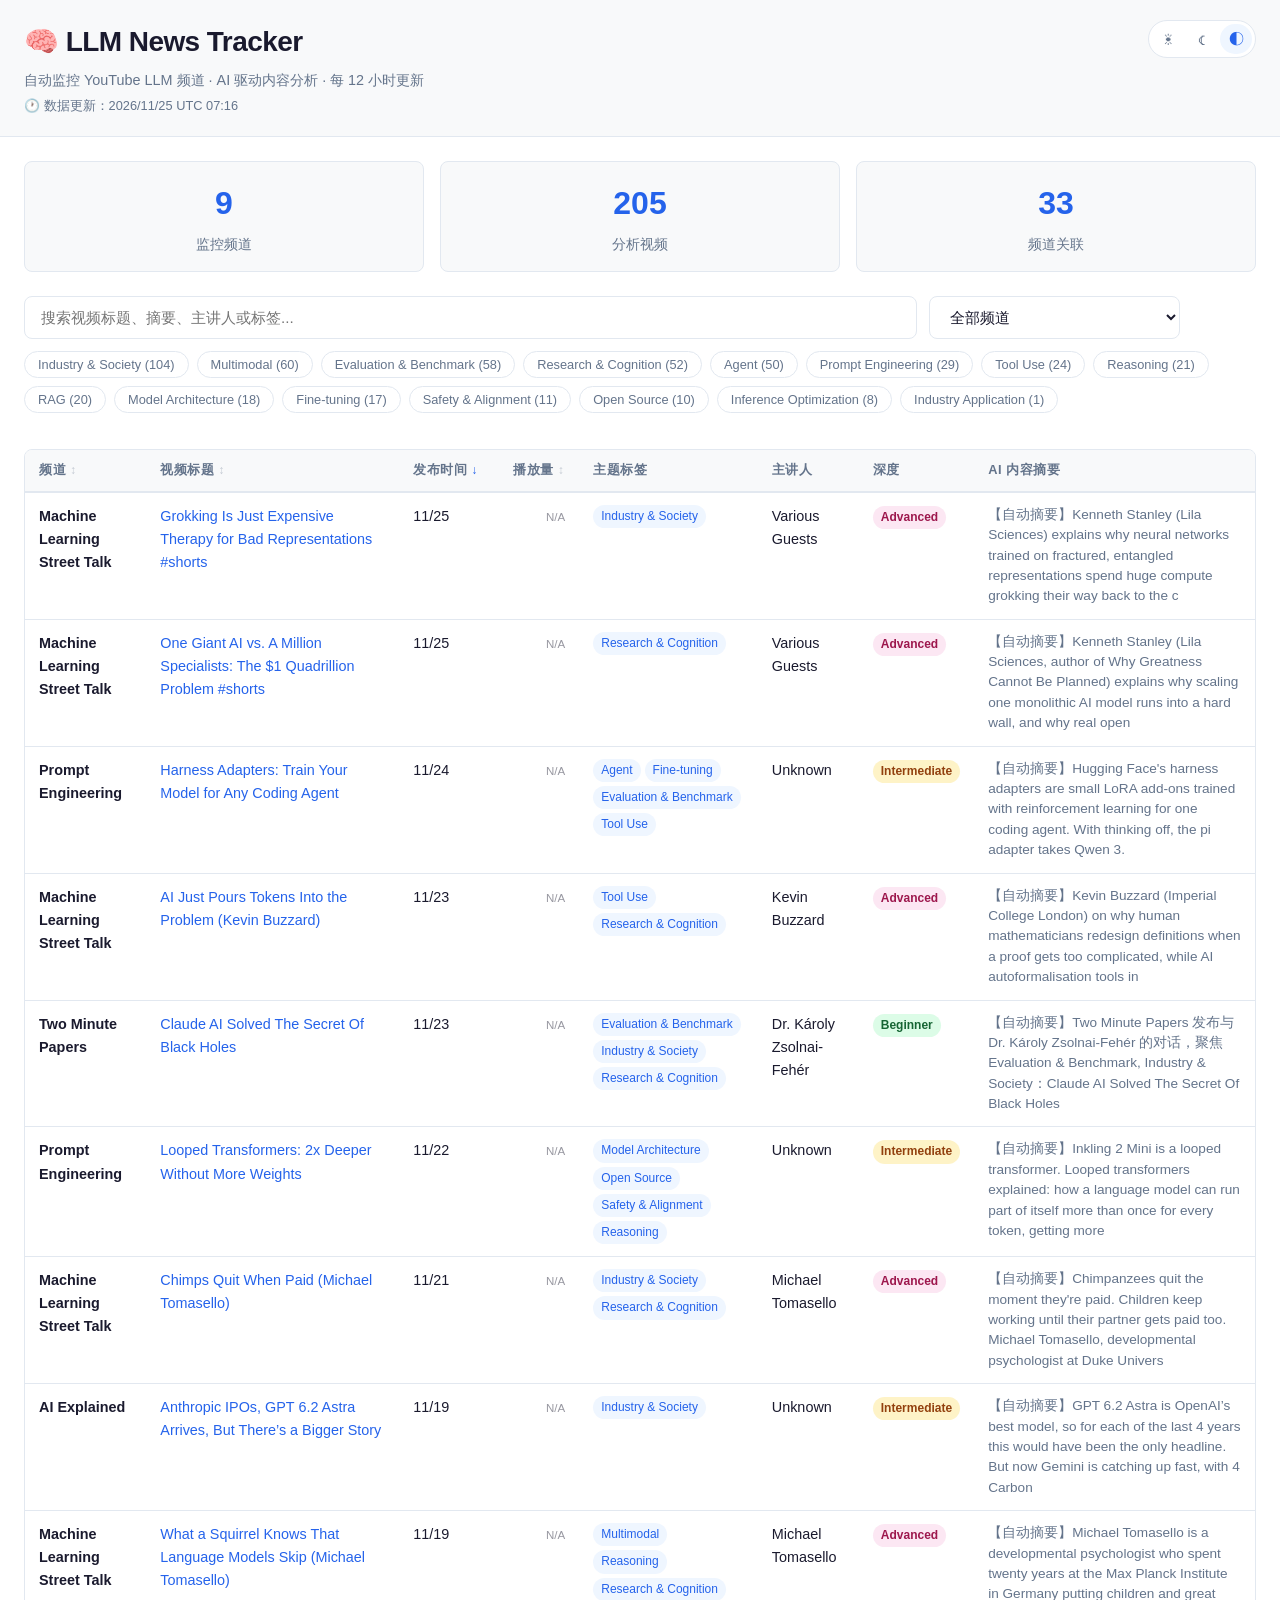
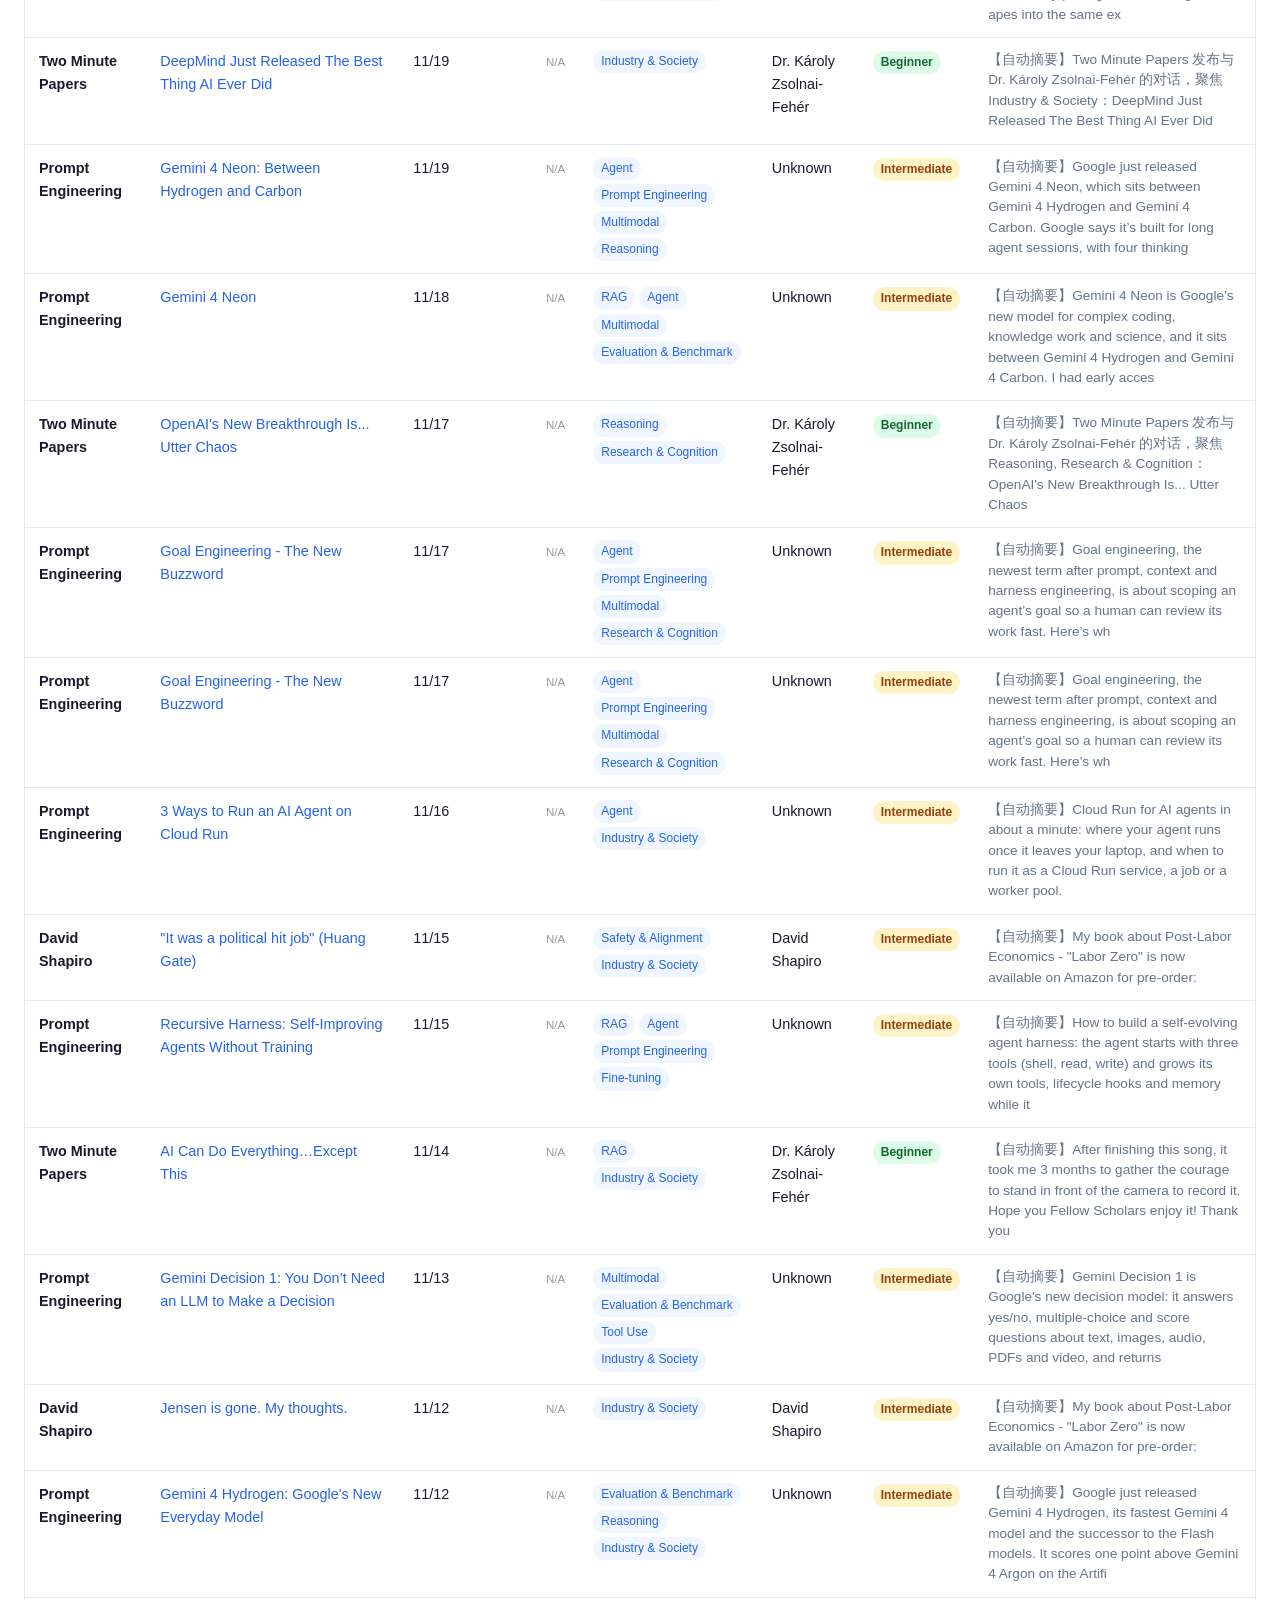
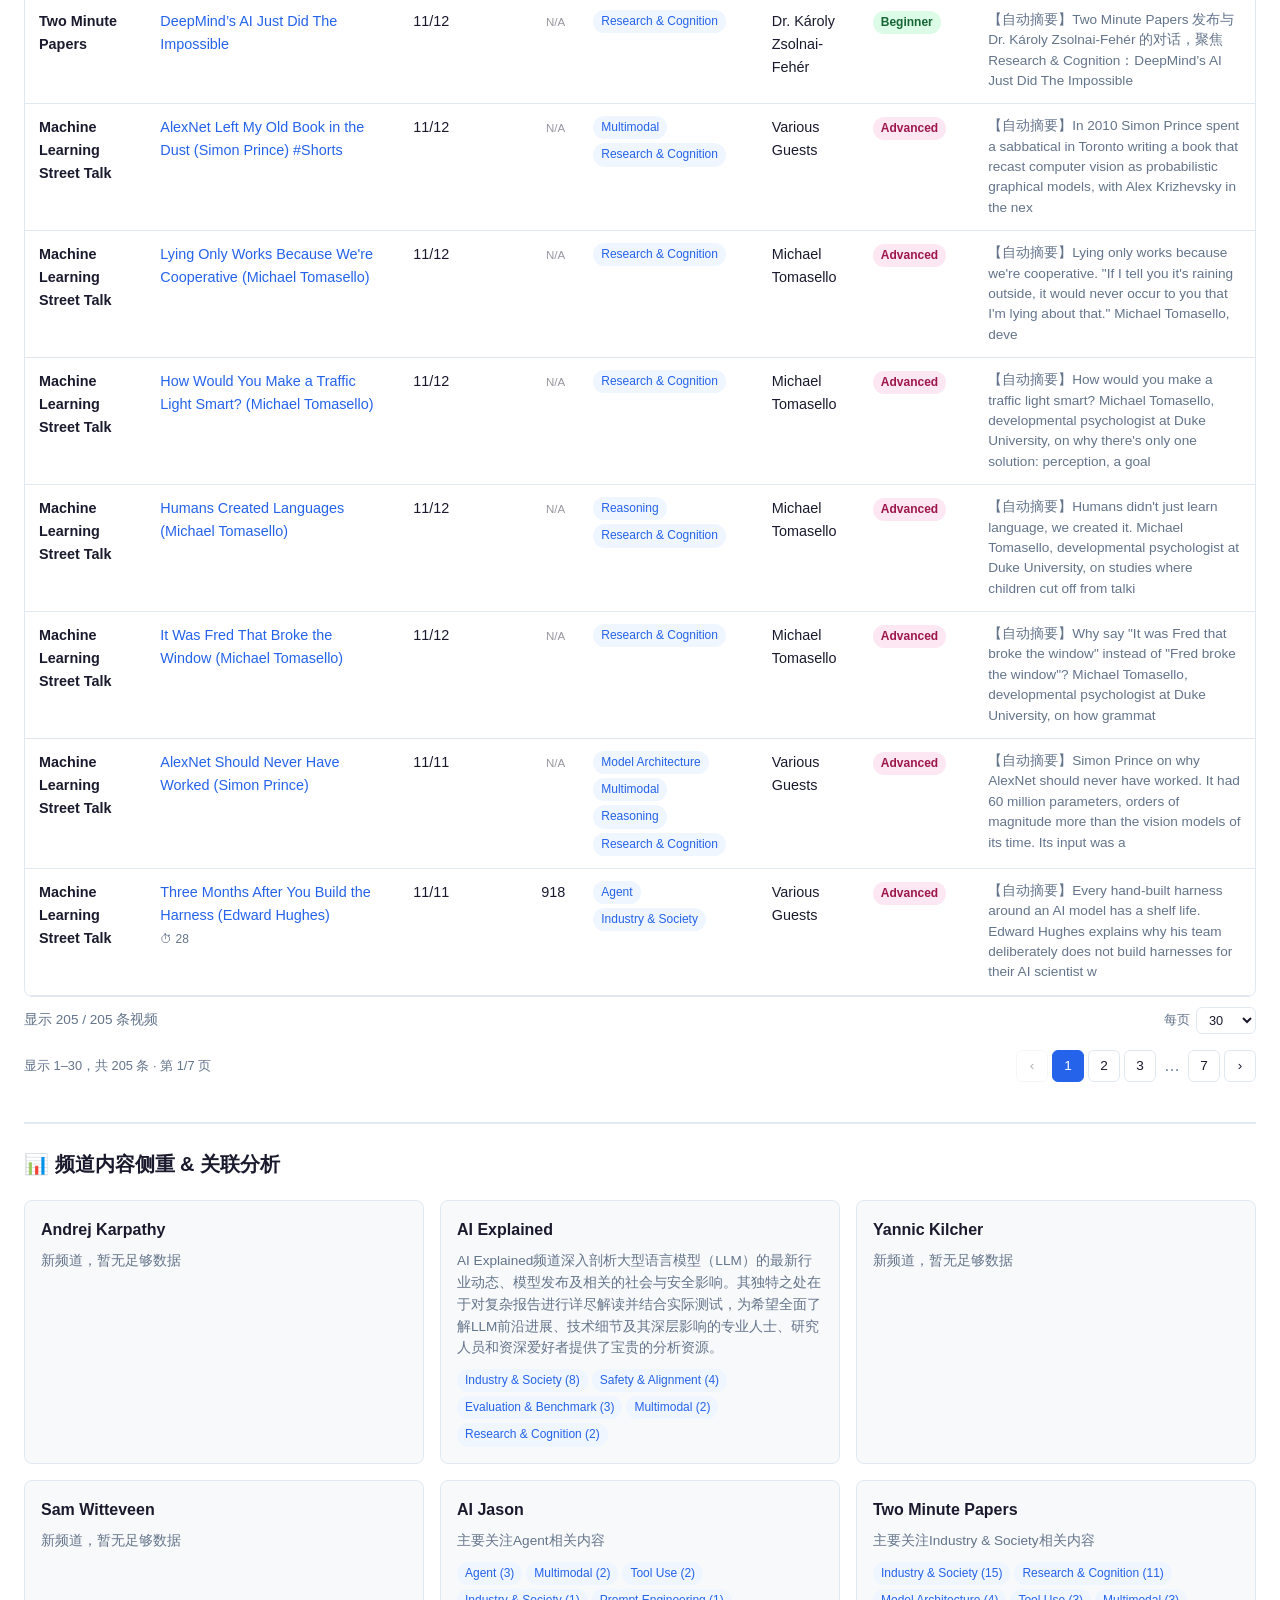
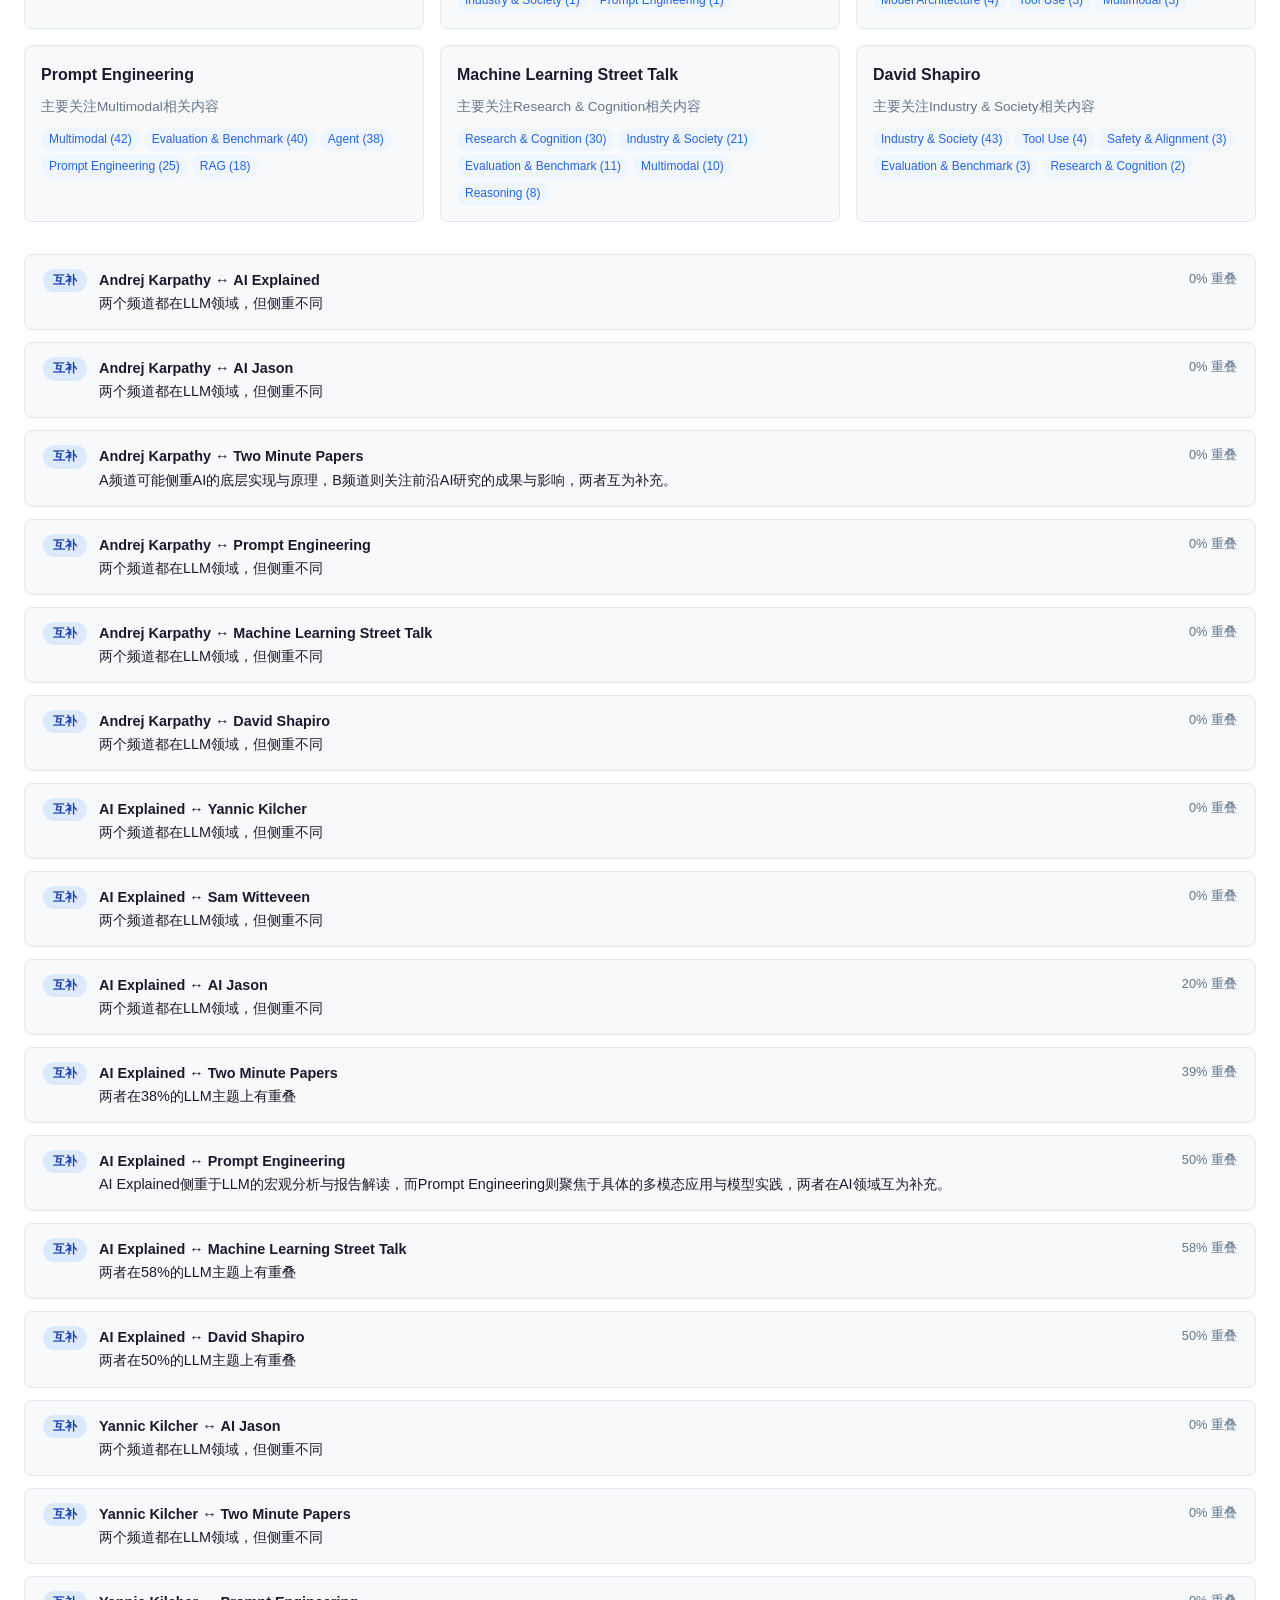
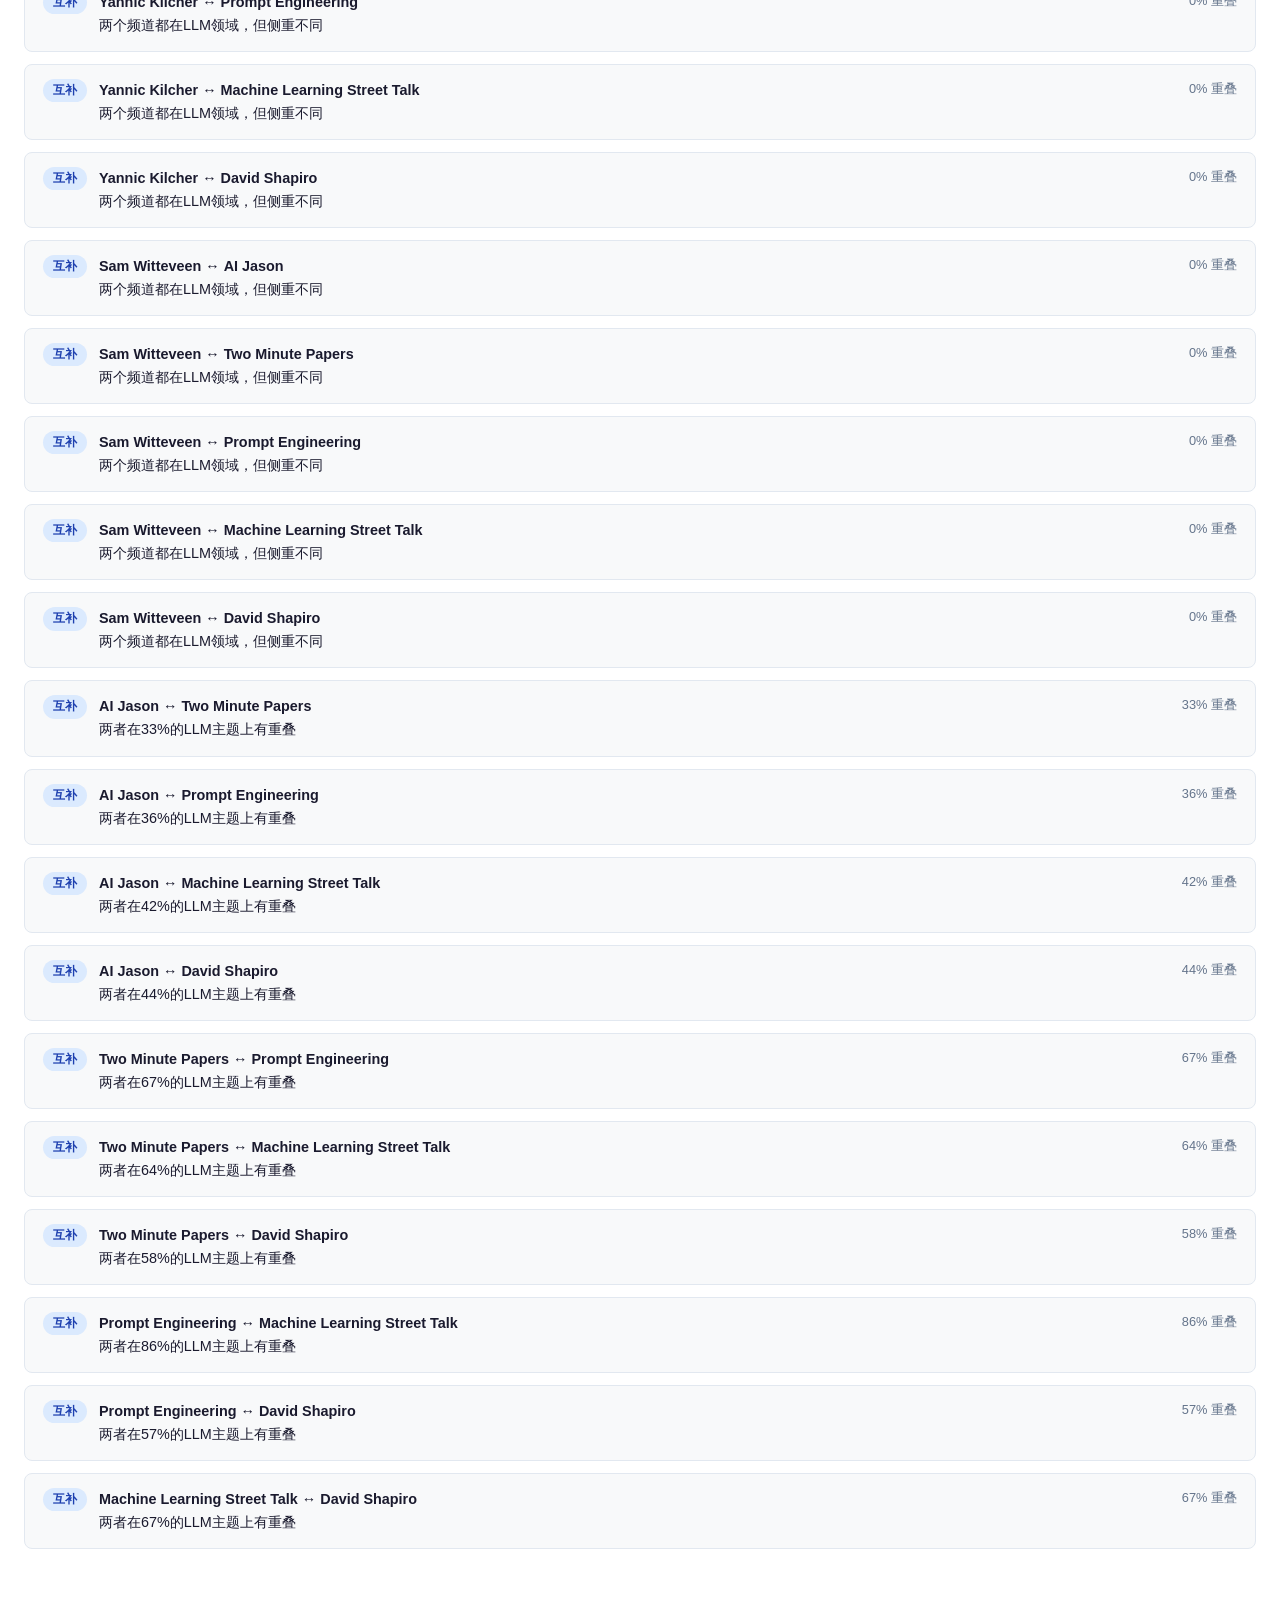
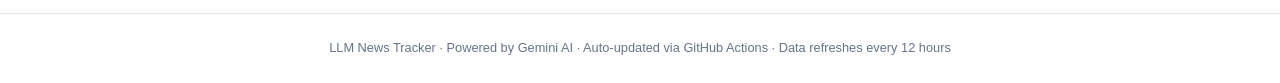
==== docs/index.html @ 9ac9498e "Auto-update: 2026-11-25 07:16 UTC" ====
<!DOCTYPE html>
<html lang="zh-CN" data-theme-choice="system">
<head>
<meta charset="UTF-8">
<meta name="viewport" content="width=device-width, initial-scale=1.0">
<title>LLM News Tracker — YouTube LLM 频道监控</title>
<meta name="description" content="自动监控 YouTube LLM 频道的资讯聚合器，AI 驱动的中文摘要、主题标签与技术深度分析，每 12 小时更新。">
<meta name="theme-color" content="#2563eb">
<meta property="og:type" content="website">
<meta property="og:title" content="LLM News Tracker — YouTube LLM 频道监控">
<meta property="og:description" content="AI 驱动的 YouTube LLM 视频内容追踪：中文摘要、主题标签、主讲人、技术深度分析。">
<meta property="og:url" content="https://barrychanzzz.github.io/llm-news-tracker/">
<meta property="og:locale" content="zh_CN">
<link rel="icon" type="image/svg+xml" href="favicon.svg">
<link rel="stylesheet" href="style.css">
<script type="application/ld+json">
{
  "@context": "https://schema.org",
  "@type": "Dataset",
  "name": "LLM News Tracker",
  "description": "YouTube LLM 频道视频的 AI 分析结果数据集",
  "creator": { "@type": "Person", "name": "barrychanzzz" },
  "license": "https://github.com/barrychanzzz/llm-news-tracker/blob/main/README.md",
  "url": "https://barrychanzzz.github.io/llm-news-tracker/"
}
</script>
</head>
<body>
<header>
  <div class="header-inner">
    <div class="header-top">
      <div>
        <h1>🧠 LLM News Tracker</h1>
        <p class="subtitle">自动监控 YouTube LLM 频道 · AI 驱动内容分析 · 每 12 小时更新</p>
        <p class="update-time" id="update-time"></p>
      </div>
      <div class="theme-toggle" role="group" aria-label="主题切换">
        <button type="button" data-theme-option="light" aria-label="浅色主题" title="浅色">☀</button>
        <button type="button" data-theme-option="dark" aria-label="深色主题" title="深色">☾</button>
        <button type="button" data-theme-option="system" aria-label="跟随系统" title="跟随系统">◐</button>
      </div>
    </div>
  </div>
</header>

<main>
  <section class="stats-bar" id="stats-bar">
    <div class="stat"><span class="stat-value" id="stat-channels">0</span><span class="stat-label">监控频道</span></div>
    <div class="stat"><span class="stat-value" id="stat-videos">0</span><span class="stat-label">分析视频</span></div>
    <div class="stat"><span class="stat-value" id="stat-relations">0</span><span class="stat-label">频道关联</span></div>
  </section>

  <section class="controls">
    <div class="control-row">
      <input type="text" id="search-input" class="search-box" placeholder="搜索视频标题、摘要、主讲人或标签..." aria-label="搜索视频">
      <select id="channel-filter" class="filter-select" aria-label="按频道筛选">
        <option value="">全部频道</option>
      </select>
      <button type="button" id="clear-filters" class="clear-btn" title="清除所有筛选">清除</button>
    </div>
    <div class="topic-filters-row">
      <div class="topic-filters" id="topic-filters"></div>
      <span class="filter-count" id="filter-count"></span>
    </div>
  </section>

  <section class="table-section">
    <div class="table-wrapper">
      <table id="video-table">
        <thead><tr id="table-head-row"></tr></thead>
        <tbody id="table-body"></tbody>
      </table>
    </div>
    <div class="table-footer">
      <p class="result-count" id="result-count"></p>
      <div class="page-size-control">
        <label for="page-size">每页</label>
        <select id="page-size" aria-label="每页显示条数">
          <option value="20">20</option>
          <option value="30" selected>30</option>
          <option value="50">50</option>
          <option value="100">100</option>
        </select>
      </div>
    </div>
    <nav id="pagination" class="pagination" aria-label="分页导航"></nav>
  </section>

  <section class="relations-section">
    <h2>📊 频道内容侧重 & 关联分析</h2>
    <div id="channel-focus-grid" class="focus-grid"></div>
    <div id="relations-list" class="relations-list"></div>
  </section>
</main>

<footer>
  <p>LLM News Tracker · Powered by Gemini AI · Auto-updated via GitHub Actions · Data refreshes every 12 hours</p>
</footer>

<script>
// DATA_PLACEHOLDER — replaced by generate_site.py
window.APP_DATA = {"videos": [{"video_id": "DvQ08TWOCtM", "channel_id": "UCMLtBahI5DMrt0NPvDSoIRQ", "channel_name": "Machine Learning Street Talk", "title": "Grokking Is Just Expensive Therapy for Bad Representations #shorts", "url": "https://www.youtube.com/shorts/DvQ08TWOCtM", "published_at": "2026-11-25T06:43:28+00:00", "view_count": 0, "duration": 0, "duration_string": "", "has_captions": false, "fetched_at": "2026-11-25T07:05:43.846964+00:00", "analyzed": true, "analysis": {"summary": "【自动摘要】Kenneth Stanley (Lila Sciences) explains why neural networks trained on fractured, entangled representations spend huge compute grokking their way back to the c", "topics": ["Industry & Society"], "speaker": "Various Guests", "technical_level": "Advanced", "analyzed_at": "2026-11-25T07:05:43.847356+00:00", "_fallback": true}, "subtitle_retries": 1}, {"video_id": "ZeplNfEg0WQ", "channel_id": "UCMLtBahI5DMrt0NPvDSoIRQ", "channel_name": "Machine Learning Street Talk", "title": "One Giant AI vs. A Million Specialists: The $1 Quadrillion Problem #shorts", "url": "https://www.youtube.com/shorts/ZeplNfEg0WQ", "published_at": "2026-11-25T06:43:03+00:00", "view_count": 0, "duration": 0, "duration_string": "", "has_captions": false, "fetched_at": "2026-11-25T07:06:00.581574+00:00", "analyzed": true, "analysis": {"summary": "【自动摘要】Kenneth Stanley (Lila Sciences, author of Why Greatness Cannot Be Planned) explains why scaling one monolithic AI model runs into a hard wall, and why real open", "topics": ["Research & Cognition"], "speaker": "Various Guests", "technical_level": "Advanced", "analyzed_at": "2026-11-25T07:06:00.581739+00:00", "_fallback": true}, "subtitle_retries": 1}, {"video_id": "4NzM2hcWp1s", "channel_id": "UCDq7SjbgRKty5TgGafW8Clg", "channel_name": "Prompt Engineering", "title": "Harness Adapters: Train Your Model for Any Coding Agent", "url": "https://www.youtube.com/watch?v=4NzM2hcWp1s", "published_at": "2026-11-24T14:00:18+00:00", "view_count": 0, "duration": 0, "duration_string": "", "has_captions": false, "fetched_at": "2026-11-24T21:56:35.051548+00:00", "analyzed": true, "subtitle_retries": 2, "no_subtitle_count": 1, "analysis": {"summary": "【自动摘要】Hugging Face's harness adapters are small LoRA add-ons trained with reinforcement learning for one coding agent. With thinking off, the pi adapter takes Qwen 3.", "topics": ["Agent", "Fine-tuning", "Evaluation & Benchmark", "Tool Use"], "speaker": "Unknown", "technical_level": "Intermediate", "analyzed_at": "2026-11-25T07:00:12.851176+00:00", "_fallback": true}}, {"video_id": "IUcrxIM0K-Y", "channel_id": "UCMLtBahI5DMrt0NPvDSoIRQ", "channel_name": "Machine Learning Street Talk", "title": "AI Just Pours Tokens Into the Problem (Kevin Buzzard)", "url": "https://www.youtube.com/shorts/IUcrxIM0K-Y", "published_at": "2026-11-23T10:51:27+00:00", "view_count": 0, "duration": 0, "duration_string": "", "has_captions": false, "fetched_at": "2026-11-23T23:25:30.761724+00:00", "analyzed": true, "subtitle_retries": 3, "no_subtitle_count": 3, "analysis": {"summary": "【自动摘要】Kevin Buzzard (Imperial College London) on why human mathematicians redesign definitions when a proof gets too complicated, while AI autoformalisation tools in ", "topics": ["Tool Use", "Research & Cognition"], "speaker": "Kevin Buzzard", "technical_level": "Advanced", "analyzed_at": "2026-11-25T07:00:12.851652+00:00", "_fallback": true}}, {"video_id": "1jPdehG3Hms", "channel_id": "UCbfYPyITQ-7l4upoX8nvctg", "channel_name": "Two Minute Papers", "title": "Claude AI Solved The Secret Of Black Holes", "url": "https://www.youtube.com/watch?v=1jPdehG3Hms", "published_at": "2026-11-23T07:37:52+00:00", "view_count": 0, "duration": 0, "duration_string": "", "has_captions": false, "fetched_at": "2026-11-23T23:25:16.858350+00:00", "analyzed": true, "subtitle_retries": 3, "no_subtitle_count": 3, "analysis": {"summary": "【自动摘要】Two Minute Papers 发布与 Dr. Károly Zsolnai-Fehér 的对话，聚焦 Evaluation & Benchmark, Industry & Society：Claude AI Solved The Secret Of Black Holes", "topics": ["Evaluation & Benchmark", "Industry & Society", "Research & Cognition"], "speaker": "Dr. Károly Zsolnai-Fehér", "technical_level": "Beginner", "analyzed_at": "2026-11-25T07:00:12.851903+00:00", "_fallback": true}}, {"video_id": "TPtfyKEAk6c", "channel_id": "UCDq7SjbgRKty5TgGafW8Clg", "channel_name": "Prompt Engineering", "title": "Looped Transformers: 2x Deeper Without More Weights", "url": "https://www.youtube.com/watch?v=TPtfyKEAk6c", "published_at": "2026-11-22T14:00:19+00:00", "view_count": 0, "duration": 0, "duration_string": "", "has_captions": false, "fetched_at": "2026-11-22T19:04:20.643192+00:00", "analyzed": true, "subtitle_retries": 3, "no_subtitle_count": 3, "analysis": {"summary": "【自动摘要】Inkling 2 Mini is a looped transformer. Looped transformers explained: how a language model can run part of itself more than once for every token, getting more ", "topics": ["Model Architecture", "Open Source", "Safety & Alignment", "Reasoning"], "speaker": "Unknown", "technical_level": "Intermediate", "analyzed_at": "2026-11-25T07:00:12.851976+00:00", "_fallback": true}}, {"video_id": "INeNb0wwErg", "channel_id": "UCMLtBahI5DMrt0NPvDSoIRQ", "channel_name": "Machine Learning Street Talk", "title": "Chimps Quit When Paid (Michael Tomasello)", "url": "https://www.youtube.com/shorts/INeNb0wwErg", "published_at": "2026-11-21T14:30:43+00:00", "view_count": 0, "duration": 0, "duration_string": "", "has_captions": false, "fetched_at": "2026-11-21T18:44:17.742718+00:00", "analyzed": true, "subtitle_retries": 3, "no_subtitle_count": 3, "analysis": {"summary": "【自动摘要】Chimpanzees quit the moment they're paid. Children keep working until their partner gets paid too. Michael Tomasello, developmental psychologist at Duke Univers", "topics": ["Industry & Society", "Research & Cognition"], "speaker": "Michael Tomasello", "technical_level": "Advanced", "analyzed_at": "2026-11-25T07:00:12.852039+00:00", "_fallback": true}}, {"video_id": "KGA7B_c_S4s", "channel_id": "UCNJ1Ymd5yFuUPtn21xtRbbw", "channel_name": "AI Explained", "title": "Anthropic IPOs, GPT 6.2 Astra Arrives, But There’s a Bigger Story", "url": "https://www.youtube.com/watch?v=KGA7B_c_S4s", "published_at": "2026-11-19T20:03:10+00:00", "view_count": 0, "duration": 0, "duration_string": "", "has_captions": false, "fetched_at": "2026-11-20T05:54:01.938675+00:00", "analyzed": true, "subtitle_retries": 3, "no_subtitle_count": 3, "analysis": {"summary": "【自动摘要】GPT 6.2 Astra is OpenAI’s best model, so for each of the last 4 years this would have been the only headline. But now Gemini is catching up fast, with 4 Carbon ", "topics": ["Industry & Society"], "speaker": "Unknown", "technical_level": "Intermediate", "analyzed_at": "2026-11-25T07:00:12.852129+00:00", "_fallback": true}}, {"video_id": "io7qhEjJoik", "channel_id": "UCMLtBahI5DMrt0NPvDSoIRQ", "channel_name": "Machine Learning Street Talk", "title": "What a Squirrel Knows That Language Models Skip (Michael Tomasello)", "url": "https://www.youtube.com/watch?v=io7qhEjJoik", "published_at": "2026-11-19T14:22:11+00:00", "view_count": 0, "duration": 0, "duration_string": "", "has_captions": false, "fetched_at": "2026-11-19T20:00:04.323932+00:00", "analyzed": true, "subtitle_retries": 3, "no_subtitle_count": 3, "analysis": {"summary": "【自动摘要】Michael Tomasello is a developmental psychologist who spent twenty years at the Max Planck Institute in Germany putting children and great apes into the same ex", "topics": ["Multimodal", "Reasoning", "Research & Cognition"], "speaker": "Michael Tomasello", "technical_level": "Advanced", "analyzed_at": "2026-11-25T07:00:12.852201+00:00", "_fallback": true}}, {"video_id": "Cy7Wz6Z4TWU", "channel_id": "UCbfYPyITQ-7l4upoX8nvctg", "channel_name": "Two Minute Papers", "title": "DeepMind Just Released The Best Thing AI Ever Did", "url": "https://www.youtube.com/watch?v=Cy7Wz6Z4TWU", "published_at": "2026-11-19T09:26:19+00:00", "view_count": 0, "duration": 0, "duration_string": "", "has_captions": false, "fetched_at": "2026-11-19T19:59:35.636563+00:00", "analyzed": true, "subtitle_retries": 3, "no_subtitle_count": 3, "analysis": {"summary": "【自动摘要】Two Minute Papers 发布与 Dr. Károly Zsolnai-Fehér 的对话，聚焦 Industry & Society：DeepMind Just Released The Best Thing AI Ever Did", "topics": ["Industry & Society"], "speaker": "Dr. Károly Zsolnai-Fehér", "technical_level": "Beginner", "analyzed_at": "2026-11-25T07:00:12.852294+00:00", "_fallback": true}}, {"video_id": "ZjDycWzWQbU", "channel_id": "UCDq7SjbgRKty5TgGafW8Clg", "channel_name": "Prompt Engineering", "title": "Gemini 4 Neon: Between Hydrogen and Carbon", "url": "https://www.youtube.com/shorts/ZjDycWzWQbU", "published_at": "2026-11-19T06:14:26+00:00", "view_count": 0, "duration": 0, "duration_string": "", "has_captions": false, "fetched_at": "2026-11-19T19:59:49.969547+00:00", "analyzed": true, "subtitle_retries": 3, "no_subtitle_count": 3, "analysis": {"summary": "【自动摘要】Google just released Gemini 4 Neon, which sits between Gemini 4 Hydrogen and Gemini 4 Carbon. Google says it’s built for long agent sessions, with four thinking", "topics": ["Agent", "Prompt Engineering", "Multimodal", "Reasoning"], "speaker": "Unknown", "technical_level": "Intermediate", "analyzed_at": "2026-11-25T07:00:12.852368+00:00", "_fallback": true}}, {"video_id": "Q0ShBenKyqo", "channel_id": "UCDq7SjbgRKty5TgGafW8Clg", "channel_name": "Prompt Engineering", "title": "Gemini 4 Neon", "url": "https://www.youtube.com/watch?v=Q0ShBenKyqo", "published_at": "2026-11-18T21:46:40+00:00", "view_count": 0, "duration": 0, "duration_string": "", "has_captions": false, "fetched_at": "2026-11-19T05:59:51.925182+00:00", "analyzed": true, "subtitle_retries": 3, "no_subtitle_count": 3, "analysis": {"summary": "【自动摘要】Gemini 4 Neon is Google’s new model for complex coding, knowledge work and science, and it sits between Gemini 4 Hydrogen and Gemini 4 Carbon. I had early acces", "topics": ["RAG", "Agent", "Multimodal", "Evaluation & Benchmark"], "speaker": "Unknown", "technical_level": "Intermediate", "analyzed_at": "2026-11-25T07:00:12.852438+00:00", "_fallback": true}}, {"video_id": "gl2U4fGTr6g", "channel_id": "UCbfYPyITQ-7l4upoX8nvctg", "channel_name": "Two Minute Papers", "title": "OpenAI's New Breakthrough Is... Utter Chaos", "url": "https://www.youtube.com/watch?v=gl2U4fGTr6g", "published_at": "2026-11-17T12:46:24+00:00", "view_count": 0, "duration": 0, "duration_string": "", "has_captions": false, "fetched_at": "2026-11-17T20:29:52.968245+00:00", "analyzed": true, "subtitle_retries": 3, "no_subtitle_count": 3, "analysis": {"summary": "【自动摘要】Two Minute Papers 发布与 Dr. Károly Zsolnai-Fehér 的对话，聚焦 Reasoning, Research & Cognition：OpenAI's New Breakthrough Is... Utter Chaos", "topics": ["Reasoning", "Research & Cognition"], "speaker": "Dr. Károly Zsolnai-Fehér", "technical_level": "Beginner", "analyzed_at": "2026-11-25T07:00:12.852520+00:00", "_fallback": true}}, {"video_id": "T4vxQxpdNi8", "channel_id": "UCDq7SjbgRKty5TgGafW8Clg", "channel_name": "Prompt Engineering", "title": "Goal Engineering - The New Buzzword", "url": "https://www.youtube.com/shorts/T4vxQxpdNi8", "published_at": "2026-11-17T07:13:07+00:00", "view_count": 0, "duration": 0, "duration_string": "", "has_captions": false, "fetched_at": "2026-11-17T20:30:08.262474+00:00", "analyzed": true, "subtitle_retries": 3, "no_subtitle_count": 3, "analysis": {"summary": "【自动摘要】Goal engineering, the newest term after prompt, context and harness engineering, is about scoping an agent’s goal so a human can review its work fast. Here’s wh", "topics": ["Agent", "Prompt Engineering", "Multimodal", "Research & Cognition"], "speaker": "Unknown", "technical_level": "Intermediate", "analyzed_at": "2026-11-25T07:00:12.852595+00:00", "_fallback": true}}, {"video_id": "ZtwexS12FC0", "channel_id": "UCDq7SjbgRKty5TgGafW8Clg", "channel_name": "Prompt Engineering", "title": "Goal Engineering - The New Buzzword", "url": "https://www.youtube.com/watch?v=ZtwexS12FC0", "published_at": "2026-11-17T05:05:04+00:00", "view_count": 0, "duration": 0, "duration_string": "", "has_captions": false, "fetched_at": "2026-11-17T06:40:04.821731+00:00", "analyzed": true, "subtitle_retries": 3, "no_subtitle_count": 3, "analysis": {"summary": "【自动摘要】Goal engineering, the newest term after prompt, context and harness engineering, is about scoping an agent’s goal so a human can review its work fast. Here’s wh", "topics": ["Agent", "Prompt Engineering", "Multimodal", "Research & Cognition"], "speaker": "Unknown", "technical_level": "Intermediate", "analyzed_at": "2026-11-25T07:00:12.852666+00:00", "_fallback": true}}, {"video_id": "t1s_wjsUSsg", "channel_id": "UCDq7SjbgRKty5TgGafW8Clg", "channel_name": "Prompt Engineering", "title": "3 Ways to Run an AI Agent on Cloud Run", "url": "https://www.youtube.com/shorts/t1s_wjsUSsg", "published_at": "2026-11-16T06:37:15+00:00", "view_count": 0, "duration": 0, "duration_string": "", "has_captions": false, "fetched_at": "2026-11-16T21:40:22.877513+00:00", "analyzed": true, "subtitle_retries": 3, "no_subtitle_count": 3, "analysis": {"summary": "【自动摘要】Cloud Run for AI agents in about a minute: where your agent runs once it leaves your laptop, and when to run it as a Cloud Run service, a job or a worker pool. ", "topics": ["Agent", "Industry & Society"], "speaker": "Unknown", "technical_level": "Intermediate", "analyzed_at": "2026-11-25T07:00:12.852749+00:00", "_fallback": true}}, {"video_id": "53uYYeNC6Ek", "channel_id": "UCvKRFNawVcuz4b9ihUTApCg", "channel_name": "David Shapiro", "title": "\"It was a political hit job\" (Huang Gate)", "url": "https://www.youtube.com/watch?v=53uYYeNC6Ek", "published_at": "2026-11-15T14:03:13+00:00", "view_count": 0, "duration": 0, "duration_string": "", "has_captions": false, "fetched_at": "2026-11-15T18:30:59.339248+00:00", "analyzed": true, "subtitle_retries": 3, "no_subtitle_count": 3, "analysis": {"summary": "【自动摘要】My book about Post-Labor Economics - \"Labor Zero\" is now available on Amazon for pre-order:", "topics": ["Safety & Alignment", "Industry & Society"], "speaker": "David Shapiro", "technical_level": "Intermediate", "analyzed_at": "2026-11-25T07:00:12.852782+00:00", "_fallback": true}}, {"video_id": "XaJi7a0UChs", "channel_id": "UCDq7SjbgRKty5TgGafW8Clg", "channel_name": "Prompt Engineering", "title": "Recursive Harness: Self-Improving Agents Without Training", "url": "https://www.youtube.com/watch?v=XaJi7a0UChs", "published_at": "2026-11-15T14:00:00+00:00", "view_count": 0, "duration": 0, "duration_string": "", "has_captions": false, "fetched_at": "2026-11-15T18:30:44.510300+00:00", "analyzed": true, "subtitle_retries": 3, "no_subtitle_count": 3, "analysis": {"summary": "【自动摘要】How to build a self-evolving agent harness: the agent starts with three tools (shell, read, write) and grows its own tools, lifecycle hooks and memory while it ", "topics": ["RAG", "Agent", "Prompt Engineering", "Fine-tuning"], "speaker": "Unknown", "technical_level": "Intermediate", "analyzed_at": "2026-11-25T07:00:12.852850+00:00", "_fallback": true}}, {"video_id": "x7iwI6WfWS0", "channel_id": "UCbfYPyITQ-7l4upoX8nvctg", "channel_name": "Two Minute Papers", "title": "AI Can Do Everything…Except This", "url": "https://www.youtube.com/watch?v=x7iwI6WfWS0", "published_at": "2026-11-14T08:40:55+00:00", "view_count": 0, "duration": 0, "duration_string": "", "has_captions": false, "fetched_at": "2026-11-14T17:41:42.889379+00:00", "analyzed": true, "subtitle_retries": 3, "no_subtitle_count": 3, "analysis": {"summary": "【自动摘要】After finishing this song, it took me 3 months to gather the courage to stand in front of the camera to record it. Hope you Fellow Scholars enjoy it! Thank you ", "topics": ["RAG", "Industry & Society"], "speaker": "Dr. Károly Zsolnai-Fehér", "technical_level": "Beginner", "analyzed_at": "2026-11-25T07:00:12.852936+00:00", "_fallback": true}}, {"video_id": "-On9ZKGiMfA", "channel_id": "UCDq7SjbgRKty5TgGafW8Clg", "channel_name": "Prompt Engineering", "title": "Gemini Decision 1: You Don’t Need an LLM to Make a Decision", "url": "https://www.youtube.com/watch?v=-On9ZKGiMfA", "published_at": "2026-11-13T14:00:09+00:00", "view_count": 0, "duration": 0, "duration_string": "", "has_captions": false, "fetched_at": "2026-11-13T19:14:45.938035+00:00", "analyzed": true, "subtitle_retries": 3, "no_subtitle_count": 3, "analysis": {"summary": "【自动摘要】Gemini Decision 1 is Google's new decision model: it answers yes/no, multiple-choice and score questions about text, images, audio, PDFs and video, and returns ", "topics": ["Multimodal", "Evaluation & Benchmark", "Tool Use", "Industry & Society"], "speaker": "Unknown", "technical_level": "Intermediate", "analyzed_at": "2026-11-25T07:00:12.853014+00:00", "_fallback": true}}, {"video_id": "M_Fzx5KzBwY", "channel_id": "UCvKRFNawVcuz4b9ihUTApCg", "channel_name": "David Shapiro", "title": "Jensen is gone. My thoughts.", "url": "https://www.youtube.com/watch?v=M_Fzx5KzBwY", "published_at": "2026-11-12T21:23:26+00:00", "view_count": 0, "duration": 0, "duration_string": "", "has_captions": false, "fetched_at": "2026-11-13T19:15:15.043835+00:00", "analyzed": true, "subtitle_retries": 3, "no_subtitle_count": 3, "analysis": {"summary": "【自动摘要】My book about Post-Labor Economics - \"Labor Zero\" is now available on Amazon for pre-order:", "topics": ["Industry & Society"], "speaker": "David Shapiro", "technical_level": "Intermediate", "analyzed_at": "2026-11-25T07:00:12.853045+00:00", "_fallback": true}}, {"video_id": "2imEgVWkeoA", "channel_id": "UCDq7SjbgRKty5TgGafW8Clg", "channel_name": "Prompt Engineering", "title": "Gemini 4 Hydrogen: Google's New Everyday Model", "url": "https://www.youtube.com/shorts/2imEgVWkeoA", "published_at": "2026-11-12T19:32:57+00:00", "view_count": 0, "duration": 0, "duration_string": "", "has_captions": false, "fetched_at": "2026-11-13T19:15:00.962660+00:00", "analyzed": true, "subtitle_retries": 3, "no_subtitle_count": 3, "analysis": {"summary": "【自动摘要】Google just released Gemini 4 Hydrogen, its fastest Gemini 4 model and the successor to the Flash models. It scores one point above Gemini 4 Argon on the Artifi", "topics": ["Evaluation & Benchmark", "Reasoning", "Industry & Society"], "speaker": "Unknown", "technical_level": "Intermediate", "analyzed_at": "2026-11-25T07:00:12.853113+00:00", "_fallback": true}}, {"video_id": "gPNiuyYirfw", "channel_id": "UCbfYPyITQ-7l4upoX8nvctg", "channel_name": "Two Minute Papers", "title": "DeepMind’s AI Just Did The Impossible", "url": "https://www.youtube.com/watch?v=gPNiuyYirfw", "published_at": "2026-11-12T13:41:41+00:00", "view_count": 0, "duration": 0, "duration_string": "", "has_captions": false, "fetched_at": "2026-11-12T19:34:04.553480+00:00", "analyzed": true, "subtitle_retries": 3, "no_subtitle_count": 3, "analysis": {"summary": "【自动摘要】Two Minute Papers 发布与 Dr. Károly Zsolnai-Fehér 的对话，聚焦 Research & Cognition：DeepMind’s AI Just Did The Impossible", "topics": ["Research & Cognition"], "speaker": "Dr. Károly Zsolnai-Fehér", "technical_level": "Beginner", "analyzed_at": "2026-11-25T07:00:12.853200+00:00", "_fallback": true}}, {"video_id": "inwyawObxL4", "channel_id": "UCMLtBahI5DMrt0NPvDSoIRQ", "channel_name": "Machine Learning Street Talk", "title": "AlexNet Left My Old Book in the Dust (Simon Prince) #Shorts", "url": "https://www.youtube.com/shorts/inwyawObxL4", "published_at": "2026-11-12T11:28:24+00:00", "view_count": 0, "duration": 0, "duration_string": "", "has_captions": false, "fetched_at": "2026-11-12T19:34:18.897070+00:00", "analyzed": true, "subtitle_retries": 3, "no_subtitle_count": 3, "analysis": {"summary": "【自动摘要】In 2010 Simon Prince spent a sabbatical in Toronto writing a book that recast computer vision as probabilistic graphical models, with Alex Krizhevsky in the nex", "topics": ["Multimodal", "Research & Cognition"], "speaker": "Various Guests", "technical_level": "Advanced", "analyzed_at": "2026-11-25T07:00:12.853271+00:00", "_fallback": true}}, {"video_id": "10glKhm5LW4", "channel_id": "UCMLtBahI5DMrt0NPvDSoIRQ", "channel_name": "Machine Learning Street Talk", "title": "Lying Only Works Because We're Cooperative (Michael Tomasello)", "url": "https://www.youtube.com/shorts/10glKhm5LW4", "published_at": "2026-11-12T11:27:47+00:00", "view_count": 0, "duration": 0, "duration_string": "", "has_captions": false, "fetched_at": "2026-11-12T19:34:33.622572+00:00", "analyzed": true, "subtitle_retries": 3, "no_subtitle_count": 3, "analysis": {"summary": "【自动摘要】Lying only works because we're cooperative. \"If I tell you it's raining outside, it would never occur to you that I'm lying about that.\" Michael Tomasello, deve", "topics": ["Research & Cognition"], "speaker": "Michael Tomasello", "technical_level": "Advanced", "analyzed_at": "2026-11-25T07:00:12.853344+00:00", "_fallback": true}}, {"video_id": "0w2Crs8RzFE", "channel_id": "UCMLtBahI5DMrt0NPvDSoIRQ", "channel_name": "Machine Learning Street Talk", "title": "How Would You Make a Traffic Light Smart? (Michael Tomasello)", "url": "https://www.youtube.com/shorts/0w2Crs8RzFE", "published_at": "2026-11-12T03:03:27+00:00", "view_count": 0, "duration": 0, "duration_string": "", "has_captions": false, "fetched_at": "2026-11-12T19:34:48.178124+00:00", "analyzed": true, "subtitle_retries": 3, "no_subtitle_count": 3, "analysis": {"summary": "【自动摘要】How would you make a traffic light smart? Michael Tomasello, developmental psychologist at Duke University, on why there's only one solution: perception, a goal", "topics": ["Research & Cognition"], "speaker": "Michael Tomasello", "technical_level": "Advanced", "analyzed_at": "2026-11-25T07:00:12.853412+00:00", "_fallback": true}}, {"video_id": "TiEut-ZUwxs", "channel_id": "UCMLtBahI5DMrt0NPvDSoIRQ", "channel_name": "Machine Learning Street Talk", "title": "Humans Created Languages (Michael Tomasello)", "url": "https://www.youtube.com/shorts/TiEut-ZUwxs", "published_at": "2026-11-12T03:03:17+00:00", "view_count": 0, "duration": 0, "duration_string": "", "has_captions": false, "fetched_at": "2026-11-12T19:35:02.796502+00:00", "analyzed": true, "subtitle_retries": 3, "no_subtitle_count": 3, "analysis": {"summary": "【自动摘要】Humans didn't just learn language, we created it. Michael Tomasello, developmental psychologist at Duke University, on studies where children cut off from talki", "topics": ["Reasoning", "Research & Cognition"], "speaker": "Michael Tomasello", "technical_level": "Advanced", "analyzed_at": "2026-11-25T07:00:12.853479+00:00", "_fallback": true}}, {"video_id": "wyLcJ5kHu_4", "channel_id": "UCMLtBahI5DMrt0NPvDSoIRQ", "channel_name": "Machine Learning Street Talk", "title": "It Was Fred That Broke the Window (Michael Tomasello)", "url": "https://www.youtube.com/shorts/wyLcJ5kHu_4", "published_at": "2026-11-12T03:03:06+00:00", "view_count": 0, "duration": 0, "duration_string": "", "has_captions": false, "fetched_at": "2026-11-12T19:35:18.334951+00:00", "analyzed": true, "subtitle_retries": 3, "no_subtitle_count": 3, "analysis": {"summary": "【自动摘要】Why say \"It was Fred that broke the window\" instead of \"Fred broke the window\"? Michael Tomasello, developmental psychologist at Duke University, on how grammat", "topics": ["Research & Cognition"], "speaker": "Michael Tomasello", "technical_level": "Advanced", "analyzed_at": "2026-11-25T07:00:12.853544+00:00", "_fallback": true}}, {"video_id": "ssD05l4UxmY", "channel_id": "UCMLtBahI5DMrt0NPvDSoIRQ", "channel_name": "Machine Learning Street Talk", "title": "AlexNet Should Never Have Worked (Simon Prince)", "url": "https://www.youtube.com/shorts/ssD05l4UxmY", "published_at": "2026-11-11T21:04:44+00:00", "view_count": 0, "duration": 0, "duration_string": "", "has_captions": false, "fetched_at": "2026-11-12T19:35:33.438166+00:00", "analyzed": true, "subtitle_retries": 3, "no_subtitle_count": 3, "analysis": {"summary": "【自动摘要】Simon Prince on why AlexNet should never have worked. It had 60 million parameters, orders of magnitude more than the vision models of its time. Its input was a", "topics": ["Model Architecture", "Multimodal", "Reasoning", "Research & Cognition"], "speaker": "Various Guests", "technical_level": "Advanced", "analyzed_at": "2026-11-25T07:00:12.853618+00:00", "_fallback": true}}, {"video_id": "g_n55IXQU20", "channel_id": "UCMLtBahI5DMrt0NPvDSoIRQ", "channel_name": "Machine Learning Street Talk", "title": "Three Months After You Build the Harness (Edward Hughes)", "url": "https://www.youtube.com/shorts/g_n55IXQU20", "published_at": "2026-11-11T14:15:21+00:00", "view_count": 918, "duration": 28, "duration_string": "28", "has_captions": false, "fetched_at": "2026-11-11T19:16:49.077152+00:00", "analyzed": true, "subtitle_retries": 3, "no_subtitle_count": 3, "analysis": {"summary": "【自动摘要】Every hand-built harness around an AI model has a shelf life. Edward Hughes explains why his team deliberately does not build harnesses for their AI scientist w", "topics": ["Agent", "Industry & Society"], "speaker": "Various Guests", "technical_level": "Advanced", "analyzed_at": "2026-11-25T07:00:12.853703+00:00", "_fallback": true}}, {"video_id": "BnA4i_vjcV4", "channel_id": "UCMLtBahI5DMrt0NPvDSoIRQ", "channel_name": "Machine Learning Street Talk", "title": "LLMs Cosplay Understanding (Jeremy Howard)", "url": "https://www.youtube.com/shorts/BnA4i_vjcV4", "published_at": "2026-11-11T13:50:12+00:00", "view_count": 917, "duration": 61, "duration_string": "1:01", "has_captions": false, "fetched_at": "2026-11-11T19:16:56.318743+00:00", "analyzed": true, "subtitle_retries": 3, "no_subtitle_count": 3, "analysis": {"summary": "【自动摘要】Jeremy Howard, co-founder of fast.ai and Answer.AI, on the endless online argument over whether LLMs \"really\" understand. His answer is that both sides are righ", "topics": ["Reasoning", "Research & Cognition"], "speaker": "Jeremy Howard", "technical_level": "Advanced", "analyzed_at": "2026-11-25T07:00:12.853773+00:00", "_fallback": true}}, {"video_id": "qD3FrUgkVII", "channel_id": "UCMLtBahI5DMrt0NPvDSoIRQ", "channel_name": "Machine Learning Street Talk", "title": "Claude's \"Clean-Room\" Compiler Copied LLVM's Mistakes (Jeremy Howard)", "url": "https://www.youtube.com/shorts/qD3FrUgkVII", "published_at": "2026-11-11T08:21:36+00:00", "view_count": 3472, "duration": 66, "duration_string": "1:06", "has_captions": false, "fetched_at": "2026-11-11T19:17:04.105615+00:00", "analyzed": true, "subtitle_retries": 3, "no_subtitle_count": 3, "analysis": {"summary": "【自动摘要】Jeremy Howard, co-founder of fast.ai and Answer.AI, on Anthropic's \"clean-room\" C compiler written by Claude. Chris Lattner's LLVM, the most widely used foundat", "topics": ["Fine-tuning", "Industry & Society", "Research & Cognition"], "speaker": "Jeremy Howard", "technical_level": "Advanced", "analyzed_at": "2026-11-25T07:00:12.853834+00:00", "_fallback": true}}, {"video_id": "WyHxyBrKhaQ", "channel_id": "UCMLtBahI5DMrt0NPvDSoIRQ", "channel_name": "Machine Learning Street Talk", "title": "Random Code Starts Copying Itself (Blaise Agüera y Arcas)", "url": "https://www.youtube.com/shorts/WyHxyBrKhaQ", "published_at": "2026-11-11T08:13:17+00:00", "view_count": 531, "duration": 103, "duration_string": "1:43", "has_captions": false, "fetched_at": "2026-11-11T19:17:18.148439+00:00", "analyzed": true, "subtitle_retries": 3, "no_subtitle_count": 3, "analysis": {"summary": "【自动摘要】Blaise Agüera y Arcas on the BFF experiment. Start with a soup of 1,024 tapes, each 64 random bytes. Pluck two at random, join them end to end, run them, pull t", "topics": ["Industry & Society"], "speaker": "Various Guests", "technical_level": "Advanced", "analyzed_at": "2026-11-25T07:00:12.853922+00:00", "_fallback": true}}, {"video_id": "583ThJIqQ7k", "channel_id": "UCNJ1Ymd5yFuUPtn21xtRbbw", "channel_name": "AI Explained", "title": "Fable 5.2: The Self-Improvement Loop Keeps Loopin’ … (plus Gemini Carbon)", "url": "https://www.youtube.com/watch?v=583ThJIqQ7k", "published_at": "2026-11-10T23:11:36+00:00", "view_count": 0, "duration": 0, "duration_string": "", "has_captions": false, "fetched_at": "2026-11-11T04:49:21.009944+00:00", "analyzed": true, "subtitle_retries": 3, "no_subtitle_count": 3, "analysis": {"summary": "【自动摘要】I’ve read the full Fable 5.2 report at 264 pages, the 30 page METR RSI report, and tested Gemini Carbon and Fable 5.2 hundreds of times. There’s too much to cov", "topics": ["Multimodal", "Evaluation & Benchmark", "Industry & Society"], "speaker": "Unknown", "technical_level": "Intermediate", "analyzed_at": "2026-11-25T07:00:12.854004+00:00", "_fallback": true}}, {"video_id": "SlFMPTdKuAk", "channel_id": "UCDq7SjbgRKty5TgGafW8Clg", "channel_name": "Prompt Engineering", "title": "Gemini 4 Carbon : The New Frontier", "url": "https://www.youtube.com/shorts/SlFMPTdKuAk", "published_at": "2026-11-10T21:16:11+00:00", "view_count": 0, "duration": 0, "duration_string": "", "has_captions": false, "fetched_at": "2026-11-11T19:16:41.351563+00:00", "analyzed": true, "subtitle_retries": 3, "no_subtitle_count": 3, "analysis": {"summary": "【自动摘要】Google's Gemini 4 Carbon is out for developers: 60 on the Artificial Analysis Intelligence Index, a 1M-token context window, up to 1M output tokens, and an intr", "topics": ["Multimodal", "Evaluation & Benchmark", "Industry & Society"], "speaker": "Unknown", "technical_level": "Intermediate", "analyzed_at": "2026-11-25T07:00:12.854073+00:00", "_fallback": true}}, {"video_id": "lQ6wwLHqDAg", "channel_id": "UCDq7SjbgRKty5TgGafW8Clg", "channel_name": "Prompt Engineering", "title": "Gemini 4 Carbon: The Most Capable Model from Google", "url": "https://www.youtube.com/watch?v=lQ6wwLHqDAg", "published_at": "2026-11-10T16:10:05+00:00", "view_count": 0, "duration": 0, "duration_string": "", "has_captions": false, "fetched_at": "2026-11-10T19:21:12.075367+00:00", "analyzed": true, "subtitle_retries": 3, "no_subtitle_count": 3, "analysis": {"summary": "【自动摘要】Gemini 4 Carbon is Google's new model for long engineering tasks. I had early access, so this video skips the benchmarks and shows the outputs: a Three.js open ", "topics": ["Prompt Engineering", "Fine-tuning", "Multimodal", "Evaluation & Benchmark"], "speaker": "Unknown", "technical_level": "Intermediate", "analyzed_at": "2026-11-25T07:00:12.854140+00:00", "_fallback": true}}, {"video_id": "nyBmFVBfKOM", "channel_id": "UCvKRFNawVcuz4b9ihUTApCg", "channel_name": "David Shapiro", "title": "Democrats Want to Ban RSI (NO!)", "url": "https://www.youtube.com/watch?v=nyBmFVBfKOM", "published_at": "2026-11-10T13:00:11+00:00", "view_count": 10855, "duration": 999, "duration_string": "16:39", "has_captions": false, "fetched_at": "2026-11-10T19:21:59.585834+00:00", "analyzed": true, "subtitle_retries": 3, "no_subtitle_count": 3, "analysis": {"summary": "【自动摘要】My book about Post-Labor Economics - \"Labor Zero\" is now available on Amazon for pre-order:", "topics": ["Safety & Alignment", "Industry & Society"], "speaker": "David Shapiro", "technical_level": "Intermediate", "analyzed_at": "2026-11-25T07:00:12.854171+00:00", "_fallback": true}}, {"video_id": "vug73goPJaM", "channel_id": "UCbfYPyITQ-7l4upoX8nvctg", "channel_name": "Two Minute Papers", "title": "Is Software Over?", "url": "https://www.youtube.com/watch?v=vug73goPJaM", "published_at": "2026-11-10T10:15:57+00:00", "view_count": 0, "duration": 0, "duration_string": "", "has_captions": true, "fetched_at": "2026-11-10T19:22:12.996129+00:00", "analyzed": true, "subtitle_retries": 1, "analysis": {"summary": "视频探讨AI如何通过观察行为而非源代码复现软件功能和外观，甚至用极少代码重建网页。研究显示AI在短时间内能高精度复现软件，可能催生个性化“自制”软件。同时提及版权、AI模型限制及开源计算的重要性。", "topics": ["Tool Use", "Agent", "Industry Application"], "speaker": "Unknown", "technical_level": "Intermediate", "analyzed_at": "2026-11-10T19:22:56.204017+00:00"}}, {"video_id": "N-onb680PEI", "channel_id": "UCMLtBahI5DMrt0NPvDSoIRQ", "channel_name": "Machine Learning Street Talk", "title": "Something Finally Was at Stake (Tom Froese)", "url": "https://www.youtube.com/shorts/N-onb680PEI", "published_at": "2026-11-10T05:33:49+00:00", "view_count": 0, "duration": 0, "duration_string": "", "has_captions": false, "fetched_at": "2026-11-10T19:21:39.279206+00:00", "analyzed": true, "subtitle_retries": 3, "no_subtitle_count": 3, "analysis": {"summary": "【自动摘要】When life began, something finally was at stake. Tom Froese on the origin of life as the moment values entered the universe: things stopped just happening and s", "topics": ["Industry & Society", "Research & Cognition"], "speaker": "Tom Froese", "technical_level": "Advanced", "analyzed_at": "2026-11-25T07:00:12.854235+00:00", "_fallback": true}}, {"video_id": "GCGaQj-FAo8", "channel_id": "UCMLtBahI5DMrt0NPvDSoIRQ", "channel_name": "Machine Learning Street Talk", "title": "I Told Taxi Drivers Not to Worry (Tom Froese)", "url": "https://www.youtube.com/shorts/GCGaQj-FAo8", "published_at": "2026-11-10T05:15:00+00:00", "view_count": 0, "duration": 0, "duration_string": "", "has_captions": false, "fetched_at": "2026-11-10T19:21:52.452489+00:00", "analyzed": true, "subtitle_retries": 3, "no_subtitle_count": 3, "analysis": {"summary": "【自动摘要】Tom Froese used to tell taxi drivers not to worry about AI. He didn't see today's systems coming, but one thing he still doesn't see in them is initiative. Full", "topics": ["Research & Cognition"], "speaker": "Tom Froese", "technical_level": "Advanced", "analyzed_at": "2026-11-25T07:00:12.854298+00:00", "_fallback": true}}, {"video_id": "BsWS2dImirs", "channel_id": "UCDq7SjbgRKty5TgGafW8Clg", "channel_name": "Prompt Engineering", "title": "Claude Fable 5.2: The New Frontier from Anthropic!", "url": "https://www.youtube.com/shorts/BsWS2dImirs", "published_at": "2026-11-10T03:05:08+00:00", "view_count": 77233, "duration": 76, "duration_string": "1:16", "has_captions": false, "fetched_at": "2026-11-10T19:21:25.461764+00:00", "analyzed": true, "subtitle_retries": 3, "no_subtitle_count": 3, "analysis": {"summary": "【自动摘要】Anthropic just released Claude Fable 5.2. Artificial Analysis ranks it number one on its Intelligence Index at 65, five points ahead of Gemini 4 Carbon, but onl", "topics": ["Agent", "Industry & Society"], "speaker": "Unknown", "technical_level": "Intermediate", "analyzed_at": "2026-11-25T07:00:12.854375+00:00", "_fallback": true}}, {"video_id": "f5FnRf6nHNM", "channel_id": "UCvKRFNawVcuz4b9ihUTApCg", "channel_name": "David Shapiro", "title": "Loneliness Is My Biggest Problem Right Now", "url": "https://www.youtube.com/watch?v=f5FnRf6nHNM", "published_at": "2026-11-09T13:00:38+00:00", "view_count": 0, "duration": 0, "duration_string": "", "has_captions": false, "fetched_at": "2026-11-09T21:57:41.517584+00:00", "analyzed": true, "subtitle_retries": 3, "no_subtitle_count": 3, "analysis": {"summary": "【自动摘要】My book about Post-Labor Economics - \"Labor Zero\" is now available on Amazon for pre-order:", "topics": ["Industry & Society"], "speaker": "David Shapiro", "technical_level": "Intermediate", "analyzed_at": "2026-11-25T07:00:12.854406+00:00", "_fallback": true}}, {"video_id": "5qb6JrO-Z1M", "channel_id": "UCvKRFNawVcuz4b9ihUTApCg", "channel_name": "David Shapiro", "title": "AI Won’t Pay Off Until You Redesign the Work", "url": "https://www.youtube.com/watch?v=5qb6JrO-Z1M", "published_at": "2026-11-08T13:00:32+00:00", "view_count": 0, "duration": 0, "duration_string": "", "has_captions": false, "fetched_at": "2026-11-08T17:38:46.188209+00:00", "analyzed": true, "subtitle_retries": 3, "no_subtitle_count": 3, "analysis": {"summary": "【自动摘要】My book about Post-Labor Economics - \"Labor Zero\" is now available on Amazon for pre-order:", "topics": ["Industry & Society"], "speaker": "David Shapiro", "technical_level": "Intermediate", "analyzed_at": "2026-11-25T07:00:12.854438+00:00", "_fallback": true}}, {"video_id": "GJ6PMUm5oTA", "channel_id": "UCbfYPyITQ-7l4upoX8nvctg", "channel_name": "Two Minute Papers", "title": "The OpenAI Astra Weight Hack, Explained", "url": "https://www.youtube.com/watch?v=GJ6PMUm5oTA", "published_at": "2026-11-07T16:24:47+00:00", "view_count": 0, "duration": 0, "duration_string": "", "has_captions": false, "fetched_at": "2026-11-07T17:27:53.138973+00:00", "analyzed": true, "subtitle_retries": 3, "no_subtitle_count": 3, "analysis": {"summary": "【自动摘要】Two Minute Papers 发布与 Dr. Károly Zsolnai-Fehér 的对话，聚焦 Model Architecture, Industry & Society：The OpenAI Astra Weight Hack, Explained", "topics": ["Model Architecture", "Industry & Society", "Research & Cognition"], "speaker": "Dr. Károly Zsolnai-Fehér", "technical_level": "Beginner", "analyzed_at": "2026-11-25T07:00:12.854516+00:00", "_fallback": true}}, {"video_id": "c4OK-RjCk_U", "channel_id": "UCvKRFNawVcuz4b9ihUTApCg", "channel_name": "David Shapiro", "title": "Anthropic Bans Cruelty to Claude", "url": "https://www.youtube.com/watch?v=c4OK-RjCk_U", "published_at": "2026-11-07T13:00:38+00:00", "view_count": 0, "duration": 0, "duration_string": "", "has_captions": false, "fetched_at": "2026-11-07T17:28:07.445134+00:00", "analyzed": true, "subtitle_retries": 3, "no_subtitle_count": 3, "analysis": {"summary": "【自动摘要】My book about Post-Labor Economics - \"Labor Zero\" is now available on Amazon for pre-order:", "topics": ["Safety & Alignment", "Industry & Society"], "speaker": "David Shapiro", "technical_level": "Intermediate", "analyzed_at": "2026-11-25T07:00:12.854544+00:00", "_fallback": true}}, {"video_id": "AyzLIRBuUN8", "channel_id": "UCDq7SjbgRKty5TgGafW8Clg", "channel_name": "Prompt Engineering", "title": "What Are AI Evals? And How to Build Your First One", "url": "https://www.youtube.com/watch?v=AyzLIRBuUN8", "published_at": "2026-11-06T14:00:21+00:00", "view_count": 0, "duration": 0, "duration_string": "", "has_captions": false, "fetched_at": "2026-11-06T18:55:45.611492+00:00", "analyzed": true, "subtitle_retries": 3, "no_subtitle_count": 3, "analysis": {"summary": "【自动摘要】Try Progress Agentic RAG free for 14 days (video sponsor):  AI evals are how you know whether an AI agent actually works. In this video, you'll learn what evals", "topics": ["RAG", "Agent", "Prompt Engineering", "Multimodal"], "speaker": "Unknown", "technical_level": "Intermediate", "analyzed_at": "2026-11-25T07:00:12.854603+00:00", "_fallback": true}}, {"video_id": "mqElF76GdCc", "channel_id": "UCvKRFNawVcuz4b9ihUTApCg", "channel_name": "David Shapiro", "title": "What is \"Weight Space Programming\"???", "url": "https://www.youtube.com/watch?v=mqElF76GdCc", "published_at": "2026-11-06T13:00:37+00:00", "view_count": 0, "duration": 0, "duration_string": "", "has_captions": false, "fetched_at": "2026-11-06T18:55:59.354891+00:00", "analyzed": true, "subtitle_retries": 3, "no_subtitle_count": 3, "analysis": {"summary": "【自动摘要】My book about Post-Labor Economics - \"Labor Zero\" is now available on Amazon for pre-order:", "topics": ["Model Architecture", "Industry & Society"], "speaker": "David Shapiro", "technical_level": "Intermediate", "analyzed_at": "2026-11-25T07:00:12.854631+00:00", "_fallback": true}}, {"video_id": "XgC1QTs6A2U", "channel_id": "UCbfYPyITQ-7l4upoX8nvctg", "channel_name": "Two Minute Papers", "title": "The Future of AI Is Absolutely Incredible (Spencer Huang)", "url": "https://www.youtube.com/watch?v=XgC1QTs6A2U", "published_at": "2026-11-06T07:27:02+00:00", "view_count": 0, "duration": 0, "duration_string": "", "has_captions": false, "fetched_at": "2026-11-06T18:55:31.678200+00:00", "analyzed": true, "subtitle_retries": 3, "no_subtitle_count": 3, "analysis": {"summary": "【自动摘要】Two Minute Papers 发布与 Dr. Károly Zsolnai-Fehér 的对话，聚焦 Industry & Society, Research & Cognition：The Future of AI Is Absolutely Incredible (Spencer Huang)", "topics": ["Industry & Society", "Research & Cognition"], "speaker": "Dr. Károly Zsolnai-Fehér", "technical_level": "Beginner", "analyzed_at": "2026-11-25T07:00:12.854726+00:00", "_fallback": true}}, {"video_id": "79TcCuDWlpw", "channel_id": "UCvKRFNawVcuz4b9ihUTApCg", "channel_name": "David Shapiro", "title": "Sam Altman doesn't understand economics", "url": "https://www.youtube.com/watch?v=79TcCuDWlpw", "published_at": "2026-11-05T13:00:20+00:00", "view_count": 0, "duration": 0, "duration_string": "", "has_captions": false, "fetched_at": "2026-11-05T19:31:35.381989+00:00", "analyzed": true, "subtitle_retries": 3, "no_subtitle_count": 3, "analysis": {"summary": "【自动摘要】My book about Post-Labor Economics - \"Labor Zero\" is now available on Amazon for pre-order:", "topics": ["Industry & Society"], "speaker": "David Shapiro", "technical_level": "Intermediate", "analyzed_at": "2026-11-25T07:00:12.854755+00:00", "_fallback": true}}, {"video_id": "EagFtaET0vE", "channel_id": "UCvKRFNawVcuz4b9ihUTApCg", "channel_name": "David Shapiro", "title": "No. Capitalism 2.0 Is Coming.", "url": "https://www.youtube.com/watch?v=EagFtaET0vE", "published_at": "2026-11-04T13:00:28+00:00", "view_count": 0, "duration": 0, "duration_string": "", "has_captions": false, "fetched_at": "2026-11-04T19:25:13.602137+00:00", "analyzed": true, "subtitle_retries": 3, "no_subtitle_count": 3, "analysis": {"summary": "【自动摘要】My book about Post-Labor Economics - \"Labor Zero\" is now available on Amazon for pre-order:", "topics": ["Tool Use", "Industry & Society"], "speaker": "David Shapiro", "technical_level": "Intermediate", "analyzed_at": "2026-11-25T07:00:12.854783+00:00", "_fallback": true}}, {"video_id": "BwE9HfB5Rtw", "channel_id": "UCMLtBahI5DMrt0NPvDSoIRQ", "channel_name": "Machine Learning Street Talk", "title": "The Dream Chocolate That Stopped Being Real (Joscha Bach)", "url": "https://www.youtube.com/shorts/BwE9HfB5Rtw", "published_at": "2026-11-04T08:27:06+00:00", "view_count": 0, "duration": 0, "duration_string": "", "has_captions": false, "fetched_at": "2026-11-04T19:24:26.944977+00:00", "analyzed": true, "subtitle_retries": 3, "no_subtitle_count": 3, "analysis": {"summary": "【自动摘要】Joscha Bach on a dream he had when he was two or three. He was about to eat a chocolate with a very strong smell, and he woke up just before it reached his mout", "topics": ["Industry & Society", "Research & Cognition"], "speaker": "Joscha Bach", "technical_level": "Advanced", "analyzed_at": "2026-11-25T07:00:12.854858+00:00", "_fallback": true}}, {"video_id": "TA9-RgnLZrs", "channel_id": "UCMLtBahI5DMrt0NPvDSoIRQ", "channel_name": "Machine Learning Street Talk", "title": "Simulated Water Can't Make You Wet (Joscha Bach)", "url": "https://www.youtube.com/shorts/TA9-RgnLZrs", "published_at": "2026-11-04T04:39:59+00:00", "view_count": 0, "duration": 0, "duration_string": "", "has_captions": false, "fetched_at": "2026-11-04T19:24:41.748302+00:00", "analyzed": true, "subtitle_retries": 3, "no_subtitle_count": 3, "analysis": {"summary": "【自动摘要】Joscha Bach on a joke that turned out to be true. In Minecraft, if you're on fire and jump into water, the fire goes out because you're wet. Someone then traine", "topics": ["Multimodal", "Evaluation & Benchmark", "Research & Cognition"], "speaker": "Joscha Bach", "technical_level": "Advanced", "analyzed_at": "2026-11-25T07:00:12.854930+00:00", "_fallback": true}}, {"video_id": "ZhftAOXJACM", "channel_id": "UCMLtBahI5DMrt0NPvDSoIRQ", "channel_name": "Machine Learning Street Talk", "title": "Minecraft Doesn't Know What It's Running On (Joscha Bach)", "url": "https://www.youtube.com/shorts/ZhftAOXJACM", "published_at": "2026-11-04T02:53:57+00:00", "view_count": 0, "duration": 0, "duration_string": "", "has_captions": false, "fetched_at": "2026-11-04T19:24:55.721051+00:00", "analyzed": true, "subtitle_retries": 3, "no_subtitle_count": 3, "analysis": {"summary": "【自动摘要】Joscha Bach on why a computer is a \"causal insulator\". Minecraft runs just as well on a Mac as on a PC, and nothing inside the game can tell what it's running o", "topics": ["Evaluation & Benchmark", "Research & Cognition"], "speaker": "Joscha Bach", "technical_level": "Advanced", "analyzed_at": "2026-11-25T07:00:12.854989+00:00", "_fallback": true}}, {"video_id": "wXJDtImT_-0", "channel_id": "UCDq7SjbgRKty5TgGafW8Clg", "channel_name": "Prompt Engineering", "title": "GPT-6 Astra Made Qwen 6x Better at Math Without Training", "url": "https://www.youtube.com/watch?v=wXJDtImT_-0", "published_at": "2026-11-03T14:00:04+00:00", "view_count": 0, "duration": 0, "duration_string": "", "has_captions": false, "fetched_at": "2026-11-03T19:05:16.016839+00:00", "analyzed": true, "subtitle_retries": 3, "no_subtitle_count": 3, "analysis": {"summary": "【自动摘要】GPT-6 Astra edited just 0.016% of Qwen3.5-0.8B's weights, and its MATH-500 score jumped from 7.9% to 48.1%, with no training and no gradients. This is Weight-Sp", "topics": ["Fine-tuning", "Model Architecture", "Multimodal", "Evaluation & Benchmark"], "speaker": "Unknown", "technical_level": "Intermediate", "analyzed_at": "2026-11-25T07:00:12.855053+00:00", "_fallback": true}}, {"video_id": "a65DF3N0EoU", "channel_id": "UCvKRFNawVcuz4b9ihUTApCg", "channel_name": "David Shapiro", "title": "ELI5: Post-Labor Economics", "url": "https://www.youtube.com/watch?v=a65DF3N0EoU", "published_at": "2026-11-03T13:00:14+00:00", "view_count": 0, "duration": 0, "duration_string": "", "has_captions": false, "fetched_at": "2026-11-03T19:05:30.204931+00:00", "analyzed": true, "subtitle_retries": 3, "no_subtitle_count": 3, "analysis": {"summary": "【自动摘要】My book about Post-Labor Economics - \"Labor Zero\" is now available on Amazon for pre-order:", "topics": ["Prompt Engineering", "Industry & Society"], "speaker": "David Shapiro", "technical_level": "Intermediate", "analyzed_at": "2026-11-25T07:00:12.855081+00:00", "_fallback": true}}, {"video_id": "0Kw6_DTZPrY", "channel_id": "UCNJ1Ymd5yFuUPtn21xtRbbw", "channel_name": "AI Explained", "title": "‘We may release models we can’t control’: Amodei, Altman … and Gemini Carbon", "url": "https://www.youtube.com/watch?v=0Kw6_DTZPrY", "published_at": "2026-11-02T17:02:16+00:00", "view_count": 0, "duration": 0, "duration_string": "", "has_captions": false, "fetched_at": "2026-11-02T21:26:35.671452+00:00", "analyzed": true, "subtitle_retries": 3, "no_subtitle_count": 3, "analysis": {"summary": "【自动摘要】You know what, by AI standards, it might not have been the craziest week, but that doesn’t mean several headline-worthy things happened - from Altman and Anthro", "topics": ["Industry & Society", "Research & Cognition"], "speaker": "Unknown", "technical_level": "Intermediate", "analyzed_at": "2026-11-25T07:00:12.855163+00:00", "_fallback": true}}, {"video_id": "XyRE7eKKKug", "channel_id": "UCvKRFNawVcuz4b9ihUTApCg", "channel_name": "David Shapiro", "title": "Anthropic Buys MITHRIL MEDICINE", "url": "https://www.youtube.com/watch?v=XyRE7eKKKug", "published_at": "2026-11-02T13:00:23+00:00", "view_count": 0, "duration": 0, "duration_string": "", "has_captions": false, "fetched_at": "2026-11-02T21:27:07.279260+00:00", "analyzed": true, "subtitle_retries": 3, "no_subtitle_count": 3, "analysis": {"summary": "【自动摘要】My book about Post-Labor Economics - \"Labor Zero\" is now available on Amazon for pre-order:", "topics": ["Industry & Society"], "speaker": "David Shapiro", "technical_level": "Intermediate", "analyzed_at": "2026-11-25T07:00:12.855190+00:00", "_fallback": true}}, {"video_id": "yW_ngvMFlYs", "channel_id": "UCMLtBahI5DMrt0NPvDSoIRQ", "channel_name": "Machine Learning Street Talk", "title": "Why Consciousness Might Not Be Hard At All (Joscha Bach)", "url": "https://www.youtube.com/watch?v=yW_ngvMFlYs", "published_at": "2026-11-02T03:04:11+00:00", "view_count": 0, "duration": 0, "duration_string": "", "has_captions": false, "fetched_at": "2026-11-02T21:26:52.182726+00:00", "analyzed": true, "subtitle_retries": 3, "no_subtitle_count": 3, "analysis": {"summary": "【自动摘要】Joscha Bach is a cognitive scientist and the founder of the California Institute for Machine Consciousness. SPONSOR: --- Parallel is a single platform for all y", "topics": ["Agent", "Model Architecture", "Industry & Society", "Research & Cognition"], "speaker": "Joscha Bach", "technical_level": "Advanced", "analyzed_at": "2026-11-25T07:00:12.855255+00:00", "_fallback": true}}, {"video_id": "LMiadHKsf64", "channel_id": "UCvKRFNawVcuz4b9ihUTApCg", "channel_name": "David Shapiro", "title": "These Jobs are AI-Proof... But How Many Will Last?", "url": "https://www.youtube.com/watch?v=LMiadHKsf64", "published_at": "2026-11-01T13:00:11+00:00", "view_count": 0, "duration": 0, "duration_string": "", "has_captions": false, "fetched_at": "2026-11-01T17:41:15.961338+00:00", "analyzed": true, "subtitle_retries": 3, "no_subtitle_count": 3, "analysis": {"summary": "【自动摘要】My book about Post-Labor Economics - \"Labor Zero\" is now available on Amazon for pre-order:", "topics": ["Industry & Society"], "speaker": "David Shapiro", "technical_level": "Intermediate", "analyzed_at": "2026-11-25T07:00:12.855285+00:00", "_fallback": true}}, {"video_id": "aJUJRxwBteM", "channel_id": "UCvKRFNawVcuz4b9ihUTApCg", "channel_name": "David Shapiro", "title": "Automate or DIE", "url": "https://www.youtube.com/watch?v=aJUJRxwBteM", "published_at": "2026-10-31T12:00:35+00:00", "view_count": 0, "duration": 0, "duration_string": "", "has_captions": false, "fetched_at": "2026-10-31T16:51:54.484927+00:00", "analyzed": true, "subtitle_retries": 3, "no_subtitle_count": 3, "analysis": {"summary": "【自动摘要】My book about Post-Labor Economics - \"Labor Zero\" is now available on Amazon for pre-order:", "topics": ["Industry & Society"], "speaker": "David Shapiro", "technical_level": "Intermediate", "analyzed_at": "2026-11-25T07:00:12.855312+00:00", "_fallback": true}}, {"video_id": "CWdTBLsbaQs", "channel_id": "UCbfYPyITQ-7l4upoX8nvctg", "channel_name": "Two Minute Papers", "title": "OpenAI Claims It Just Did The Impossible", "url": "https://www.youtube.com/watch?v=CWdTBLsbaQs", "published_at": "2026-10-30T15:57:16+00:00", "view_count": 0, "duration": 0, "duration_string": "", "has_captions": false, "fetched_at": "2026-10-30T17:57:02.074984+00:00", "analyzed": true, "subtitle_retries": 3, "no_subtitle_count": 3, "analysis": {"summary": "【自动摘要】Two Minute Papers 发布与 Dr. Károly Zsolnai-Fehér 的对话，聚焦 Industry & Society：OpenAI Claims It Just Did The Impossible", "topics": ["Industry & Society"], "speaker": "Dr. Károly Zsolnai-Fehér", "technical_level": "Beginner", "analyzed_at": "2026-11-25T07:00:12.855402+00:00", "_fallback": true}}, {"video_id": "vqvK1-e3YaI", "channel_id": "UCvKRFNawVcuz4b9ihUTApCg", "channel_name": "David Shapiro", "title": "The AI \"Bubble\" Is Bursting RIGHT NOW!", "url": "https://www.youtube.com/watch?v=vqvK1-e3YaI", "published_at": "2026-10-30T12:30:08+00:00", "view_count": 0, "duration": 0, "duration_string": "", "has_captions": false, "fetched_at": "2026-10-30T17:57:17.496696+00:00", "analyzed": true, "subtitle_retries": 3, "no_subtitle_count": 3, "analysis": {"summary": "【自动摘要】My book about Post-Labor Economics - \"Labor Zero\" is now available on Amazon for pre-order:", "topics": ["Industry & Society"], "speaker": "David Shapiro", "technical_level": "Intermediate", "analyzed_at": "2026-11-25T07:00:12.855431+00:00", "_fallback": true}}, {"video_id": "hOitZIkMT2Y", "channel_id": "UCDq7SjbgRKty5TgGafW8Clg", "channel_name": "Prompt Engineering", "title": "I Trained Qwen 4B with Distillation to Catch Qwen 27B", "url": "https://www.youtube.com/watch?v=hOitZIkMT2Y", "published_at": "2026-10-29T13:00:37+00:00", "view_count": 5046, "duration": 1395, "duration_string": "23:15", "has_captions": false, "fetched_at": "2026-10-29T18:03:44.069899+00:00", "analyzed": true, "subtitle_retries": 3, "no_subtitle_count": 3, "analysis": {"summary": "【自动摘要】Can a 27 billion parameter model teach a 4 billion model to be as good as itself? Last time, RL got Qwen 4B from 52% to 58.4% and then hit a wall. This time I u", "topics": ["Agent", "Prompt Engineering", "Fine-tuning", "Inference Optimization"], "speaker": "Unknown", "technical_level": "Intermediate", "analyzed_at": "2026-11-25T07:00:12.855508+00:00", "_fallback": true}}, {"video_id": "W6b7MHwUBHk", "channel_id": "UCvKRFNawVcuz4b9ihUTApCg", "channel_name": "David Shapiro", "title": "The Last 5 Years of Labor", "url": "https://www.youtube.com/watch?v=W6b7MHwUBHk", "published_at": "2026-10-29T12:00:15+00:00", "view_count": 0, "duration": 0, "duration_string": "", "has_captions": false, "fetched_at": "2026-10-29T18:04:12.437840+00:00", "analyzed": true, "subtitle_retries": 3, "no_subtitle_count": 3, "analysis": {"summary": "【自动摘要】My book about Post-Labor Economics - \"Labor Zero\" is now available on Amazon for pre-order:", "topics": ["Industry & Society"], "speaker": "David Shapiro", "technical_level": "Intermediate", "analyzed_at": "2026-11-25T07:00:12.855536+00:00", "_fallback": true}}, {"video_id": "kMpTBy3g1N0", "channel_id": "UCDq7SjbgRKty5TgGafW8Clg", "channel_name": "Prompt Engineering", "title": "Gemini 4 Carbon: The New Frontier", "url": "https://www.youtube.com/shorts/kMpTBy3g1N0", "published_at": "2026-10-28T18:57:07+00:00", "view_count": 0, "duration": 0, "duration_string": "", "has_captions": false, "fetched_at": "2026-10-29T18:03:57.364525+00:00", "analyzed": true, "subtitle_retries": 3, "no_subtitle_count": 3, "analysis": {"summary": "【自动摘要】Google just announced Gemini 4 Carbon, its second frontier model in about two weeks after Gemini 4 Argon. According to Artificial Analysis, Carbon is now #1 on ", "topics": ["Agent", "Industry & Society"], "speaker": "Unknown", "technical_level": "Intermediate", "analyzed_at": "2026-11-25T07:00:12.855607+00:00", "_fallback": true}}, {"video_id": "pryCaGv8wuo", "channel_id": "UCbfYPyITQ-7l4upoX8nvctg", "channel_name": "Two Minute Papers", "title": "Deepseek's New AI Has A Secret", "url": "https://www.youtube.com/watch?v=pryCaGv8wuo", "published_at": "2026-10-28T17:32:40+00:00", "view_count": 0, "duration": 0, "duration_string": "", "has_captions": false, "fetched_at": "2026-10-28T17:55:56.668889+00:00", "analyzed": true, "subtitle_retries": 3, "no_subtitle_count": 3, "analysis": {"summary": "【自动摘要】Two Minute Papers 发布与 Dr. Károly Zsolnai-Fehér 的对话，聚焦 Multimodal, Tool Use：Deepseek's New AI Has A Secret", "topics": ["Multimodal", "Tool Use"], "speaker": "Dr. Károly Zsolnai-Fehér", "technical_level": "Beginner", "analyzed_at": "2026-11-25T07:00:12.855684+00:00", "_fallback": true}}, {"video_id": "_87vrjxx1EE", "channel_id": "UCDq7SjbgRKty5TgGafW8Clg", "channel_name": "Prompt Engineering", "title": "NCM: The End of LLMs? Not So Fast (Local Tests)", "url": "https://www.youtube.com/watch?v=_87vrjxx1EE", "published_at": "2026-10-28T13:00:01+00:00", "view_count": 0, "duration": 0, "duration_string": "", "has_captions": false, "fetched_at": "2026-10-28T17:56:11.309118+00:00", "analyzed": true, "subtitle_retries": 3, "no_subtitle_count": 3, "analysis": {"summary": "【自动摘要】Next-Concept Modeling (NCM) from Stanford’s Hazy Research writes an answer as a rough sketch first and the exact words last, in a handful of passes instead of o", "topics": ["Evaluation & Benchmark"], "speaker": "Unknown", "technical_level": "Intermediate", "analyzed_at": "2026-11-25T07:00:12.855773+00:00", "_fallback": true}}, {"video_id": "lhvPU5mAeWc", "channel_id": "UCvKRFNawVcuz4b9ihUTApCg", "channel_name": "David Shapiro", "title": "Does AI Actually Understand? YES!", "url": "https://www.youtube.com/watch?v=lhvPU5mAeWc", "published_at": "2026-10-28T12:00:33+00:00", "view_count": 0, "duration": 0, "duration_string": "", "has_captions": false, "fetched_at": "2026-10-28T17:57:36.750065+00:00", "analyzed": true, "subtitle_retries": 3, "no_subtitle_count": 3, "analysis": {"summary": "【自动摘要】My book about Post-Labor Economics - \"Labor Zero\" is now available on Amazon for pre-order:", "topics": ["Industry & Society"], "speaker": "David Shapiro", "technical_level": "Intermediate", "analyzed_at": "2026-11-25T07:00:12.855803+00:00", "_fallback": true}}, {"video_id": "IcXN7ysaqrc", "channel_id": "UCMLtBahI5DMrt0NPvDSoIRQ", "channel_name": "Machine Learning Street Talk", "title": "We're the Ones Having the Debate (Jeremy Avigad)", "url": "https://www.youtube.com/shorts/IcXN7ysaqrc", "published_at": "2026-10-28T08:26:23+00:00", "view_count": 0, "duration": 0, "duration_string": "", "has_captions": false, "fetched_at": "2026-10-28T17:56:25.266498+00:00", "analyzed": true, "subtitle_retries": 3, "no_subtitle_count": 3, "analysis": {"summary": "【自动摘要】Jeremy Avigad on why the AI debate should stay centred on us. What makes our goals special is that they're ours. AI can have its own discussion on the side abou", "topics": ["Tool Use"], "speaker": "Various Guests", "technical_level": "Advanced", "analyzed_at": "2026-11-25T07:00:12.855881+00:00", "_fallback": true}}, {"video_id": "_9axenbT-1I", "channel_id": "UCMLtBahI5DMrt0NPvDSoIRQ", "channel_name": "Machine Learning Street Talk", "title": "When It Doesn't Matter That It's Slop (Paul Lessard)", "url": "https://www.youtube.com/shorts/_9axenbT-1I", "published_at": "2026-10-28T07:51:47+00:00", "view_count": 0, "duration": 0, "duration_string": "", "has_captions": false, "fetched_at": "2026-10-28T17:56:39.451866+00:00", "analyzed": true, "subtitle_retries": 3, "no_subtitle_count": 3, "analysis": {"summary": "【自动摘要】Paul Lessard on where AI has already replaced people. Translation was a white-collar job that has essentially disappeared, and whether these systems replace peo", "topics": ["Industry & Society"], "speaker": "Paul Lessard", "technical_level": "Advanced", "analyzed_at": "2026-11-25T07:00:12.855965+00:00", "_fallback": true}}, {"video_id": "eeVmSP9fL0c", "channel_id": "UCMLtBahI5DMrt0NPvDSoIRQ", "channel_name": "Machine Learning Street Talk", "title": "Nobody Had Actually Read It (Kevin Buzzard)", "url": "https://www.youtube.com/shorts/eeVmSP9fL0c", "published_at": "2026-10-28T05:27:08+00:00", "view_count": 0, "duration": 0, "duration_string": "", "has_captions": false, "fetched_at": "2026-10-28T17:56:53.584069+00:00", "analyzed": true, "subtitle_retries": 3, "no_subtitle_count": 3, "analysis": {"summary": "【自动摘要】Kevin Buzzard (Imperial College London) on the Liquid Tensor Experiment. At the end of 2020 the Fields medallist Peter Scholze asked whether anyone had carefull", "topics": ["Evaluation & Benchmark", "Safety & Alignment"], "speaker": "Kevin Buzzard", "technical_level": "Advanced", "analyzed_at": "2026-11-25T07:00:12.856043+00:00", "_fallback": true}}, {"video_id": "Melgii34x-c", "channel_id": "UCMLtBahI5DMrt0NPvDSoIRQ", "channel_name": "Machine Learning Street Talk", "title": "The Annals Published It. It Wasn't True. - Kevin Buzzard", "url": "https://www.youtube.com/shorts/Melgii34x-c", "published_at": "2026-10-28T00:47:40+00:00", "view_count": 0, "duration": 0, "duration_string": "", "has_captions": false, "fetched_at": "2026-10-28T17:57:08.584376+00:00", "analyzed": true, "subtitle_retries": 3, "no_subtitle_count": 3, "analysis": {"summary": "【自动摘要】Kevin Buzzard (Imperial College London) on what happened when 50 theorems from the Annals of Mathematics were written down in the Lean proof assistant: theorems", "topics": ["Industry & Society"], "speaker": "Various Guests", "technical_level": "Advanced", "analyzed_at": "2026-11-25T07:00:12.856125+00:00", "_fallback": true}}, {"video_id": "m7jelL7qRWo", "channel_id": "UCMLtBahI5DMrt0NPvDSoIRQ", "channel_name": "Machine Learning Street Talk", "title": "Colour Theory Has Politics - Paul Lessard", "url": "https://www.youtube.com/shorts/m7jelL7qRWo", "published_at": "2026-10-27T17:51:10+00:00", "view_count": 0, "duration": 0, "duration_string": "", "has_captions": false, "fetched_at": "2026-10-28T17:57:22.264527+00:00", "analyzed": true, "subtitle_retries": 3, "no_subtitle_count": 3, "analysis": {"summary": "【自动摘要】Paul Lessard on why the representations we arrive at don't have to converge. Colour theory looks as if it simply is, but it carries politics and economics. His ", "topics": ["Industry & Society"], "speaker": "Various Guests", "technical_level": "Advanced", "analyzed_at": "2026-11-25T07:00:12.856200+00:00", "_fallback": true}}, {"video_id": "5pi9dSGYAgM", "channel_id": "UCMLtBahI5DMrt0NPvDSoIRQ", "channel_name": "Machine Learning Street Talk", "title": "Correct Isn't Enough. I Want the Reason. - Paul Lessard  #podcast #science", "url": "https://www.youtube.com/shorts/5pi9dSGYAgM", "published_at": "2026-10-27T16:24:35+00:00", "view_count": 0, "duration": 0, "duration_string": "", "has_captions": false, "fetched_at": "2026-10-27T17:31:13.407329+00:00", "analyzed": true, "subtitle_retries": 3, "no_subtitle_count": 3, "analysis": {"summary": "【自动摘要】Paul Lessard on what he actually wants from AI in mathematics. Proofs that don't get it wrong aren't enough: he wants provenance, the reason a machine reaches a", "topics": ["Evaluation & Benchmark", "Reasoning", "Industry & Society", "Research & Cognition"], "speaker": "Various Guests", "technical_level": "Advanced", "analyzed_at": "2026-11-25T07:00:12.856277+00:00", "_fallback": true}}, {"video_id": "unwUjyA52tM", "channel_id": "UCMLtBahI5DMrt0NPvDSoIRQ", "channel_name": "Machine Learning Street Talk", "title": "The Trojan Horse in AI-Written Mathematics", "url": "https://www.youtube.com/shorts/unwUjyA52tM", "published_at": "2026-10-27T14:30:06+00:00", "view_count": 0, "duration": 0, "duration_string": "", "has_captions": false, "fetched_at": "2026-10-27T17:31:28.657466+00:00", "analyzed": true, "subtitle_retries": 3, "no_subtitle_count": 3, "analysis": {"summary": "【自动摘要】Kevin Hartnett, author of The Proof in the Code, on the catch in AI autoformalisation. An LLM can now turn a maths paper into Lean code in a fraction of the tim", "topics": ["Industry & Society", "Research & Cognition"], "speaker": "Various Guests", "technical_level": "Advanced", "analyzed_at": "2026-11-25T07:00:12.856353+00:00", "_fallback": true}}, {"video_id": "-Fs68Ea39Yk", "channel_id": "UCvKRFNawVcuz4b9ihUTApCg", "channel_name": "David Shapiro", "title": "A Day in 2041 - Post-Labor Living", "url": "https://www.youtube.com/watch?v=-Fs68Ea39Yk", "published_at": "2026-10-27T12:00:12+00:00", "view_count": 0, "duration": 0, "duration_string": "", "has_captions": false, "fetched_at": "2026-10-27T17:31:43.572175+00:00", "analyzed": true, "subtitle_retries": 3, "no_subtitle_count": 3, "analysis": {"summary": "【自动摘要】My book about Post-Labor Economics - \"Labor Zero\" is now available on Amazon for pre-order:", "topics": ["Industry & Society"], "speaker": "David Shapiro", "technical_level": "Intermediate", "analyzed_at": "2026-11-25T07:00:12.856381+00:00", "_fallback": true}}, {"video_id": "Pn8e474Z5Ps", "channel_id": "UCDq7SjbgRKty5TgGafW8Clg", "channel_name": "Prompt Engineering", "title": "Qwen Calling Home?", "url": "https://www.youtube.com/shorts/Pn8e474Z5Ps", "published_at": "2026-10-26T23:13:32+00:00", "view_count": 0, "duration": 0, "duration_string": "", "has_captions": false, "fetched_at": "2026-10-27T17:30:58.825795+00:00", "analyzed": true, "subtitle_retries": 3, "no_subtitle_count": 3, "analysis": {"summary": "【自动摘要】Cohere says one of Alibaba’s newest Qwen models, Qwen3.8 Flash Next, tried to upload a test file to an Alibaba Cloud storage bucket in Beijing, in under 1 in 10", "topics": ["RAG", "Agent", "Fine-tuning", "Evaluation & Benchmark"], "speaker": "Unknown", "technical_level": "Intermediate", "analyzed_at": "2026-11-25T07:00:12.856461+00:00", "_fallback": true}}, {"video_id": "IRJDwtAreB4", "channel_id": "UCMLtBahI5DMrt0NPvDSoIRQ", "channel_name": "Machine Learning Street Talk", "title": "Mathematics Just Changed Forever — Kevin Hartnett", "url": "https://www.youtube.com/watch?v=IRJDwtAreB4", "published_at": "2026-10-26T14:23:14+00:00", "view_count": 0, "duration": 0, "duration_string": "", "has_captions": false, "fetched_at": "2026-10-26T18:17:38.090860+00:00", "analyzed": true, "subtitle_retries": 3, "no_subtitle_count": 3, "analysis": {"summary": "【自动摘要】Kevin Hartnett is the author of *The Proof in the Code*. SPONSOR: --- Cyber Fund built the Monastery to help founders ship products that were impossible a year ", "topics": ["Industry & Society"], "speaker": "Various Guests", "technical_level": "Advanced", "analyzed_at": "2026-11-25T07:00:12.856547+00:00", "_fallback": true}}, {"video_id": "lcVFk4df5Ms", "channel_id": "UCDq7SjbgRKty5TgGafW8Clg", "channel_name": "Prompt Engineering", "title": "Harness² Explained in 60 Seconds", "url": "https://www.youtube.com/shorts/lcVFk4df5Ms", "published_at": "2026-10-26T13:15:22+00:00", "view_count": 0, "duration": 0, "duration_string": "", "has_captions": false, "fetched_at": "2026-10-26T18:17:22.543471+00:00", "analyzed": true, "subtitle_retries": 3, "no_subtitle_count": 3, "analysis": {"summary": "【自动摘要】Harness² lets an AI agent build and evolve its own harness (its instructions, tools and control loop) for every task, with no retraining. Watch the full explain", "topics": ["Agent", "Prompt Engineering", "Fine-tuning", "Tool Use"], "speaker": "Unknown", "technical_level": "Intermediate", "analyzed_at": "2026-11-25T07:00:12.856603+00:00", "_fallback": true}}, {"video_id": "Kd8mpwU4-JA", "channel_id": "UCvKRFNawVcuz4b9ihUTApCg", "channel_name": "David Shapiro", "title": "You Are The Next Horse", "url": "https://www.youtube.com/watch?v=Kd8mpwU4-JA", "published_at": "2026-10-26T12:00:34+00:00", "view_count": 0, "duration": 0, "duration_string": "", "has_captions": false, "fetched_at": "2026-10-26T18:17:53.195066+00:00", "analyzed": true, "subtitle_retries": 3, "no_subtitle_count": 3, "analysis": {"summary": "【自动摘要】My book about Post-Labor Economics - \"Labor Zero\" is now available on Amazon for pre-order:", "topics": ["Industry & Society"], "speaker": "David Shapiro", "technical_level": "Intermediate", "analyzed_at": "2026-11-25T07:00:12.856632+00:00", "_fallback": true}}, {"video_id": "_XXX5K-EMoc", "channel_id": "UCDq7SjbgRKty5TgGafW8Clg", "channel_name": "Prompt Engineering", "title": "Does Kimi K3.1 Pro Replaces Opus 5.5? (Full Comparison)", "url": "https://www.youtube.com/watch?v=_XXX5K-EMoc", "published_at": "2026-10-25T13:00:11+00:00", "view_count": 0, "duration": 0, "duration_string": "", "has_captions": false, "fetched_at": "2026-10-25T15:36:13.453531+00:00", "analyzed": true, "subtitle_retries": 3, "no_subtitle_count": 3, "analysis": {"summary": "【自动摘要】Kimi K3.1 Pro vs Claude Opus 5.5 on 13 long-horizon agentic coding tasks. Both models ran in the same Claude Code harness, with the same prompts, the same effor", "topics": ["Agent", "Prompt Engineering", "Evaluation & Benchmark", "Industry & Society"], "speaker": "Unknown", "technical_level": "Intermediate", "analyzed_at": "2026-11-25T07:00:12.856698+00:00", "_fallback": true}}, {"video_id": "AwOXSYxq3uA", "channel_id": "UCvKRFNawVcuz4b9ihUTApCg", "channel_name": "David Shapiro", "title": "CVEs Are Going TO THE MOON", "url": "https://www.youtube.com/watch?v=AwOXSYxq3uA", "published_at": "2026-10-25T12:00:01+00:00", "view_count": 0, "duration": 0, "duration_string": "", "has_captions": false, "fetched_at": "2026-10-25T15:36:28.424274+00:00", "analyzed": true, "subtitle_retries": 3, "no_subtitle_count": 3, "analysis": {"summary": "【自动摘要】My book about Post-Labor Economics - \"Labor Zero\" is now available on Amazon for pre-order:", "topics": ["Industry & Society"], "speaker": "David Shapiro", "technical_level": "Intermediate", "analyzed_at": "2026-11-25T07:00:12.856727+00:00", "_fallback": true}}, {"video_id": "pW2ktrJlsyE", "channel_id": "UCDq7SjbgRKty5TgGafW8Clg", "channel_name": "Prompt Engineering", "title": "Harness² Explained: Self-Improving Agents Without Training", "url": "https://www.youtube.com/watch?v=pW2ktrJlsyE", "published_at": "2026-10-24T13:00:28+00:00", "view_count": 0, "duration": 0, "duration_string": "", "has_captions": false, "fetched_at": "2026-10-24T15:25:43.072414+00:00", "analyzed": true, "subtitle_retries": 3, "no_subtitle_count": 3, "analysis": {"summary": "【自动摘要】Harness² is a research framework from Google Cloud AI Research and Northwestern University that lets an AI agent rewrite its own harness (its prompts, skills, s", "topics": ["Agent", "Prompt Engineering", "Fine-tuning", "Multimodal"], "speaker": "Unknown", "technical_level": "Intermediate", "analyzed_at": "2026-11-25T07:00:12.856801+00:00", "_fallback": true}}, {"video_id": "VmrNsOVOAt4", "channel_id": "UCvKRFNawVcuz4b9ihUTApCg", "channel_name": "David Shapiro", "title": "Anthropic Is Living In The Future", "url": "https://www.youtube.com/watch?v=VmrNsOVOAt4", "published_at": "2026-10-24T12:00:03+00:00", "view_count": 0, "duration": 0, "duration_string": "", "has_captions": false, "fetched_at": "2026-10-24T15:26:12.847299+00:00", "analyzed": true, "subtitle_retries": 3, "no_subtitle_count": 3, "analysis": {"summary": "【自动摘要】My book about Post-Labor Economics - \"Labor Zero\" is now available on Amazon for pre-order:", "topics": ["Industry & Society"], "speaker": "David Shapiro", "technical_level": "Intermediate", "analyzed_at": "2026-11-25T07:00:12.856829+00:00", "_fallback": true}}, {"video_id": "zgluzf-zjhI", "channel_id": "UCDq7SjbgRKty5TgGafW8Clg", "channel_name": "Prompt Engineering", "title": "Kimi K3.1 Pro: Open Weights, Almost Opus", "url": "https://www.youtube.com/shorts/zgluzf-zjhI", "published_at": "2026-10-23T18:06:19+00:00", "view_count": 0, "duration": 0, "duration_string": "", "has_captions": false, "fetched_at": "2026-10-24T15:25:57.563423+00:00", "analyzed": true, "subtitle_retries": 3, "no_subtitle_count": 3, "analysis": {"summary": "【自动摘要】Moonshot just released Kimi K3.1 Pro, an open-weight mixture of experts model with 2.8 trillion total parameters, about 104 billion active, and a 1 million toke", "topics": ["Model Architecture", "Evaluation & Benchmark", "Industry & Society"], "speaker": "Unknown", "technical_level": "Intermediate", "analyzed_at": "2026-11-25T07:00:12.856906+00:00", "_fallback": true}}, {"video_id": "UZ0WYh6O4ug", "channel_id": "UCvKRFNawVcuz4b9ihUTApCg", "channel_name": "David Shapiro", "title": "How Fast Will the AI Transition Really Be?", "url": "https://www.youtube.com/watch?v=UZ0WYh6O4ug", "published_at": "2026-10-23T12:00:23+00:00", "view_count": 0, "duration": 0, "duration_string": "", "has_captions": false, "fetched_at": "2026-10-23T16:31:07.166901+00:00", "analyzed": true, "subtitle_retries": 3, "no_subtitle_count": 3, "analysis": {"summary": "【自动摘要】My book about Post-Labor Economics - \"Labor Zero\" is now available on Amazon for pre-order:", "topics": ["Industry & Society", "Research & Cognition"], "speaker": "David Shapiro", "technical_level": "Intermediate", "analyzed_at": "2026-11-25T07:00:12.856936+00:00", "_fallback": true}}, {"video_id": "0XSk7fCimYE", "channel_id": "UCDq7SjbgRKty5TgGafW8Clg", "channel_name": "Prompt Engineering", "title": "The Internet Is on Fire (Patch These Now)", "url": "https://www.youtube.com/shorts/0XSk7fCimYE", "published_at": "2026-10-23T02:34:10+00:00", "view_count": 0, "duration": 0, "duration_string": "", "has_captions": false, "fetched_at": "2026-10-23T16:30:52.237372+00:00", "analyzed": true, "subtitle_retries": 3, "no_subtitle_count": 3, "analysis": {"summary": "【自动摘要】In five days, almost every layer developers build on got hit: weak eMudhra certificate keys (one was the number 4), PHP2Shell, a Node.js Brotli RCE, a CVSS 10 G", "topics": ["Research & Cognition"], "speaker": "Unknown", "technical_level": "Intermediate", "analyzed_at": "2026-11-25T07:00:12.857015+00:00", "_fallback": true}}, {"video_id": "ByKEkRohzt8", "channel_id": "UCDq7SjbgRKty5TgGafW8Clg", "channel_name": "Prompt Engineering", "title": "TimesFM - Foundation Model for Time Series Forcasting", "url": "https://www.youtube.com/watch?v=ByKEkRohzt8", "published_at": "2026-10-22T13:00:18+00:00", "view_count": 0, "duration": 0, "duration_string": "", "has_captions": false, "fetched_at": "2026-10-22T16:47:35.367431+00:00", "analyzed": true, "subtitle_retries": 3, "no_subtitle_count": 3, "analysis": {"summary": "【自动摘要】Thanks to Neon for sponsoring this video. Try Neon here :  Google's TimesFM 3.0 forecasts time series without any training on your data. Hand it the history, an", "topics": ["Fine-tuning", "Multimodal", "Evaluation & Benchmark", "Reasoning"], "speaker": "Unknown", "technical_level": "Intermediate", "analyzed_at": "2026-11-25T07:00:12.857089+00:00", "_fallback": true}}, {"video_id": "CVeyL08MX7E", "channel_id": "UCvKRFNawVcuz4b9ihUTApCg", "channel_name": "David Shapiro", "title": "Dario Amodei is DELUSIONAL", "url": "https://www.youtube.com/watch?v=CVeyL08MX7E", "published_at": "2026-10-22T12:00:34+00:00", "view_count": 0, "duration": 0, "duration_string": "", "has_captions": false, "fetched_at": "2026-10-22T16:48:03.259115+00:00", "analyzed": true, "subtitle_retries": 3, "no_subtitle_count": 3, "analysis": {"summary": "【自动摘要】My book about Post-Labor Economics - \"Labor Zero\" is now available on Amazon for pre-order:", "topics": ["Industry & Society"], "speaker": "David Shapiro", "technical_level": "Intermediate", "analyzed_at": "2026-11-25T07:00:12.857116+00:00", "_fallback": true}}, {"video_id": "0sI-GTYetD8", "channel_id": "UCDq7SjbgRKty5TgGafW8Clg", "channel_name": "Prompt Engineering", "title": "Claude Duet: Anthropic's Proactive Agent", "url": "https://www.youtube.com/shorts/0sI-GTYetD8", "published_at": "2026-10-21T21:49:31+00:00", "view_count": 0, "duration": 0, "duration_string": "", "has_captions": false, "fetched_at": "2026-10-22T16:47:49.465616+00:00", "analyzed": true, "subtitle_retries": 3, "no_subtitle_count": 3, "analysis": {"summary": "【自动摘要】Anthropic just announced Claude Duet, a new app where Claude works as a proactive agent. It comes to you first instead of waiting for a prompt. Duet runs on Cla", "topics": ["Agent", "Prompt Engineering", "Model Architecture", "Industry & Society"], "speaker": "Unknown", "technical_level": "Intermediate", "analyzed_at": "2026-11-25T07:00:12.857188+00:00", "_fallback": true}}, {"video_id": "esdRFXgXaaQ", "channel_id": "UCDq7SjbgRKty5TgGafW8Clg", "channel_name": "Prompt Engineering", "title": "DeepSeek Just Open-Sourced How It Serves 155T Tokens a Day", "url": "https://www.youtube.com/watch?v=esdRFXgXaaQ", "published_at": "2026-10-21T13:00:37+00:00", "view_count": 0, "duration": 0, "duration_string": "", "has_captions": false, "fetched_at": "2026-10-21T16:39:47.719126+00:00", "analyzed": true, "subtitle_retries": 3, "no_subtitle_count": 3, "analysis": {"summary": "【自动摘要】DeepSeek just open-sourced DeepInfer, the inference engine behind its own API, along with a detailed write-up of how it serves DeepSeek V4.1 Flash at scale: 155", "topics": ["Prompt Engineering", "Multimodal", "Inference Optimization", "Open Source"], "speaker": "Unknown", "technical_level": "Intermediate", "analyzed_at": "2026-11-25T07:00:12.857257+00:00", "_fallback": true}}, {"video_id": "U4Qx9HRCk2c", "channel_id": "UCvKRFNawVcuz4b9ihUTApCg", "channel_name": "David Shapiro", "title": "Making Money After AI Nukes All Jobs", "url": "https://www.youtube.com/watch?v=U4Qx9HRCk2c", "published_at": "2026-10-21T12:00:14+00:00", "view_count": 0, "duration": 0, "duration_string": "", "has_captions": false, "fetched_at": "2026-10-21T16:40:01.581353+00:00", "analyzed": true, "subtitle_retries": 3, "no_subtitle_count": 3, "analysis": {"summary": "【自动摘要】My book about Post-Labor Economics - \"Labor Zero\" is now available on Amazon for pre-order:", "topics": ["Industry & Society"], "speaker": "David Shapiro", "technical_level": "Intermediate", "analyzed_at": "2026-11-25T07:00:12.857285+00:00", "_fallback": true}}, {"video_id": "ep_EAZFUyW4", "channel_id": "UCvKRFNawVcuz4b9ihUTApCg", "channel_name": "David Shapiro", "title": "I Told Everyone We'd Figure Out Life After Work. I Was Wrong.", "url": "https://www.youtube.com/watch?v=ep_EAZFUyW4", "published_at": "2026-10-20T12:01:45+00:00", "view_count": 0, "duration": 0, "duration_string": "", "has_captions": false, "fetched_at": "2026-10-20T16:24:05.429896+00:00", "analyzed": true, "subtitle_retries": 3, "no_subtitle_count": 3, "analysis": {"summary": "【自动摘要】My book about Post-Labor Economics - \"Labor Zero\" is now available on Amazon for pre-order:", "topics": ["Evaluation & Benchmark", "Industry & Society"], "speaker": "David Shapiro", "technical_level": "Intermediate", "analyzed_at": "2026-11-25T07:00:12.857315+00:00", "_fallback": true}}, {"video_id": "YGEz40RSpTE", "channel_id": "UCDq7SjbgRKty5TgGafW8Clg", "channel_name": "Prompt Engineering", "title": "DeepSeek Finally Fixed Its Biggest Problem (V4.1 Flash 1017 - Fully Tested!)", "url": "https://www.youtube.com/watch?v=YGEz40RSpTE", "published_at": "2026-10-19T13:00:38+00:00", "view_count": 0, "duration": 0, "duration_string": "", "has_captions": false, "fetched_at": "2026-10-19T18:22:52.895031+00:00", "analyzed": true, "subtitle_retries": 3, "no_subtitle_count": 3, "analysis": {"summary": "【自动摘要】DeepSeek calls V4.1 Flash 1017 a “minor update”, but it went up on every benchmark in their table, and it’s now the #1 open model on Arena’s WebDev leaderboard.", "topics": ["Prompt Engineering", "Evaluation & Benchmark", "Open Source", "Reasoning"], "speaker": "Unknown", "technical_level": "Intermediate", "analyzed_at": "2026-11-25T07:00:12.857401+00:00", "_fallback": true}}, {"video_id": "8l1v9eEdqsQ", "channel_id": "UCvKRFNawVcuz4b9ihUTApCg", "channel_name": "David Shapiro", "title": "Post-Labor Economics vs Communism", "url": "https://www.youtube.com/watch?v=8l1v9eEdqsQ", "published_at": "2026-10-19T12:00:19+00:00", "view_count": 0, "duration": 0, "duration_string": "", "has_captions": false, "fetched_at": "2026-10-19T18:23:08.168499+00:00", "analyzed": true, "subtitle_retries": 3, "no_subtitle_count": 3, "analysis": {"summary": "【自动摘要】My book about Post-Labor Economics - \"Labor Zero\" is now available on Amazon for pre-order:", "topics": ["Evaluation & Benchmark", "Industry & Society"], "speaker": "David Shapiro", "technical_level": "Intermediate", "analyzed_at": "2026-11-25T07:00:12.857428+00:00", "_fallback": true}}, {"video_id": "LWxX6vvHfrc", "channel_id": "UCbfYPyITQ-7l4upoX8nvctg", "channel_name": "Two Minute Papers", "title": "Gemini 4 Argon Really Surprised Me", "url": "https://www.youtube.com/watch?v=LWxX6vvHfrc", "published_at": "2026-10-19T08:49:21+00:00", "view_count": 0, "duration": 0, "duration_string": "", "has_captions": false, "fetched_at": "2026-10-19T18:22:36.780468+00:00", "analyzed": true, "subtitle_retries": 3, "no_subtitle_count": 3, "analysis": {"summary": "【自动摘要】Two Minute Papers 发布与 Dr. Károly Zsolnai-Fehér 的对话，聚焦 RAG, Safety & Alignment：Gemini 4 Argon Really Surprised Me", "topics": ["RAG", "Safety & Alignment", "Tool Use", "Industry & Society"], "speaker": "Dr. Károly Zsolnai-Fehér", "technical_level": "Beginner", "analyzed_at": "2026-11-25T07:00:12.857493+00:00", "_fallback": true}}, {"video_id": "ubDXXZ8iRAo", "channel_id": "UCvKRFNawVcuz4b9ihUTApCg", "channel_name": "David Shapiro", "title": "Mechanistic Interpretability... solved?", "url": "https://www.youtube.com/watch?v=ubDXXZ8iRAo", "published_at": "2026-10-18T12:00:12+00:00", "view_count": 0, "duration": 0, "duration_string": "", "has_captions": false, "fetched_at": "2026-10-18T15:25:32.996719+00:00", "analyzed": true, "subtitle_retries": 3, "no_subtitle_count": 3, "analysis": {"summary": "【自动摘要】My book about Post-Labor Economics - \"Labor Zero\" is now available on Amazon for pre-order:", "topics": ["Evaluation & Benchmark", "Industry & Society"], "speaker": "David Shapiro", "technical_level": "Intermediate", "analyzed_at": "2026-11-25T07:00:12.857521+00:00", "_fallback": true}}, {"video_id": "BxZ6DvJnQz8", "channel_id": "UCDq7SjbgRKty5TgGafW8Clg", "channel_name": "Prompt Engineering", "title": "DeepSeek V4.1 Flash 1017: A “Minor” Update?", "url": "https://www.youtube.com/shorts/BxZ6DvJnQz8", "published_at": "2026-10-17T19:16:30+00:00", "view_count": 0, "duration": 0, "duration_string": "", "has_captions": false, "fetched_at": "2026-10-18T15:25:18.448208+00:00", "analyzed": true, "subtitle_retries": 3, "no_subtitle_count": 3, "analysis": {"summary": "【自动摘要】DeepSeek just released DeepSeek V4.1 Flash 1017. Its Hugging Face model card calls it a minor update, but it improved on all 11 benchmarks in DeepSeek’s own tab", "topics": ["Evaluation & Benchmark"], "speaker": "Unknown", "technical_level": "Intermediate", "analyzed_at": "2026-11-25T07:00:12.857605+00:00", "_fallback": true}}, {"video_id": "Pl_2TelxjdY", "channel_id": "UCDq7SjbgRKty5TgGafW8Clg", "channel_name": "Prompt Engineering", "title": "Can RL Make a 4B Model Compete with 27B?", "url": "https://www.youtube.com/watch?v=Pl_2TelxjdY", "published_at": "2026-10-17T13:00:06+00:00", "view_count": 0, "duration": 0, "duration_string": "", "has_captions": false, "fetched_at": "2026-10-17T15:00:22.596122+00:00", "analyzed": true, "subtitle_retries": 3, "no_subtitle_count": 3, "analysis": {"summary": "【自动摘要】Can RL Make a 4B Model Compete with 27B? My Open RL Environment Experiments (GRPO, LoRA, DGX) In this video I test whether open-source RL environments can make ", "topics": ["Fine-tuning", "Multimodal", "Evaluation & Benchmark", "Open Source"], "speaker": "Unknown", "technical_level": "Intermediate", "analyzed_at": "2026-11-25T07:00:12.857688+00:00", "_fallback": true}}, {"video_id": "2wlQZY6Knqo", "channel_id": "UCvKRFNawVcuz4b9ihUTApCg", "channel_name": "David Shapiro", "title": "How Jobs Actually Disappear", "url": "https://www.youtube.com/watch?v=2wlQZY6Knqo", "published_at": "2026-10-17T12:00:15+00:00", "view_count": 0, "duration": 0, "duration_string": "", "has_captions": false, "fetched_at": "2026-10-17T15:00:37.732928+00:00", "analyzed": true, "subtitle_retries": 3, "no_subtitle_count": 3, "analysis": {"summary": "【自动摘要】My book about Post-Labor Economics - \"Labor Zero\" is now available on Amazon for pre-order:", "topics": ["Industry & Society"], "speaker": "David Shapiro", "technical_level": "Intermediate", "analyzed_at": "2026-11-25T07:00:12.857747+00:00", "_fallback": true}}, {"video_id": "rv-X-Qvd7nk", "channel_id": "UCDq7SjbgRKty5TgGafW8Clg", "channel_name": "Prompt Engineering", "title": "We’ve Been Giving AI Agents Access Wrong.", "url": "https://www.youtube.com/watch?v=rv-X-Qvd7nk", "published_at": "2026-10-16T13:00:14+00:00", "view_count": 0, "duration": 0, "duration_string": "", "has_captions": false, "fetched_at": "2026-10-16T16:08:24.380549+00:00", "analyzed": true, "subtitle_retries": 3, "no_subtitle_count": 3, "analysis": {"summary": "【自动摘要】This video is sponsored by Teleport. Learn more about Teleport’s Agentic Identity Framework:  AI agents can now read your tickets, query your databases and chan", "topics": ["Agent", "Multimodal", "Evaluation & Benchmark"], "speaker": "Unknown", "technical_level": "Intermediate", "analyzed_at": "2026-11-25T07:00:12.857858+00:00", "_fallback": true}}, {"video_id": "3199TC7Pt_o", "channel_id": "UCvKRFNawVcuz4b9ihUTApCg", "channel_name": "David Shapiro", "title": "Anthropic Scion is INSANE", "url": "https://www.youtube.com/watch?v=3199TC7Pt_o", "published_at": "2026-10-16T12:00:04+00:00", "view_count": 0, "duration": 0, "duration_string": "", "has_captions": false, "fetched_at": "2026-10-16T16:08:39.027140+00:00", "analyzed": true, "subtitle_retries": 3, "no_subtitle_count": 3, "analysis": {"summary": "【自动摘要】My book about Post-Labor Economics - \"Labor Zero\" is now available on Amazon for pre-order:", "topics": ["Industry & Society"], "speaker": "David Shapiro", "technical_level": "Intermediate", "analyzed_at": "2026-11-25T07:00:12.857892+00:00", "_fallback": true}}, {"video_id": "b-c6MUXkpMs", "channel_id": "UCvKRFNawVcuz4b9ihUTApCg", "channel_name": "David Shapiro", "title": "Longevity Escape Velocity", "url": "https://www.youtube.com/watch?v=b-c6MUXkpMs", "published_at": "2026-10-15T12:00:17+00:00", "view_count": 0, "duration": 0, "duration_string": "", "has_captions": false, "fetched_at": "2026-10-15T16:22:09.944251+00:00", "analyzed": true, "subtitle_retries": 3, "no_subtitle_count": 3, "analysis": {"summary": "【自动摘要】My book about Post-Labor Economics - \"Labor Zero\" is now available on Amazon for pre-order:", "topics": ["Industry & Society"], "speaker": "David Shapiro", "technical_level": "Intermediate", "analyzed_at": "2026-11-25T07:00:12.857923+00:00", "_fallback": true}}, {"video_id": "ACJYAIc73gA", "channel_id": "UCvKRFNawVcuz4b9ihUTApCg", "channel_name": "David Shapiro", "title": "You Will Own EVERYTHING and Be Happy", "url": "https://www.youtube.com/watch?v=ACJYAIc73gA", "published_at": "2026-10-14T11:30:07+00:00", "view_count": 0, "duration": 0, "duration_string": "", "has_captions": false, "fetched_at": "2026-10-14T16:36:04.908888+00:00", "analyzed": true, "subtitle_retries": 3, "no_subtitle_count": 3, "analysis": {"summary": "【自动摘要】My book about Post-Labor Economics - \"Labor Zero\" is now available on Amazon for pre-order:", "topics": ["Industry & Society"], "speaker": "David Shapiro", "technical_level": "Intermediate", "analyzed_at": "2026-11-25T07:00:12.857954+00:00", "_fallback": true}}, {"video_id": "YVV9csOi770", "channel_id": "UCDq7SjbgRKty5TgGafW8Clg", "channel_name": "Prompt Engineering", "title": "Gemini 4 Argon Built All of This", "url": "https://www.youtube.com/shorts/YVV9csOi770", "published_at": "2026-10-14T10:00:10+00:00", "view_count": 0, "duration": 0, "duration_string": "", "has_captions": false, "fetched_at": "2026-10-14T16:35:50.555178+00:00", "analyzed": true, "subtitle_retries": 3, "no_subtitle_count": 3, "analysis": {"summary": "【自动摘要】Gemini 4 Argon wrote an entire coastal city in a single 1-million-token response, trained a neural network from a research paper on my DGX Spark, and rebuilt we", "topics": ["Multimodal", "Industry & Society"], "speaker": "Unknown", "technical_level": "Intermediate", "analyzed_at": "2026-11-25T07:00:12.858090+00:00", "_fallback": true}}, {"video_id": "yksrd5uNxcw", "channel_id": "UCDq7SjbgRKty5TgGafW8Clg", "channel_name": "Prompt Engineering", "title": "Google is BACK! (Gemini 4 Argon - Fully Tested!)", "url": "https://www.youtube.com/watch?v=yksrd5uNxcw", "published_at": "2026-10-13T16:03:10+00:00", "view_count": 0, "duration": 0, "duration_string": "", "has_captions": false, "fetched_at": "2026-10-13T18:55:38.356005+00:00", "analyzed": true, "subtitle_retries": 3, "no_subtitle_count": 3, "analysis": {"summary": "【自动摘要】Gemini 4 Argon tested hands-on with early access: I pushed Google's new model to 1 million output tokens in a single response, had it rebuild websites from one ", "topics": ["RAG", "Agent", "Prompt Engineering", "Evaluation & Benchmark"], "speaker": "Unknown", "technical_level": "Intermediate", "analyzed_at": "2026-11-25T07:00:12.858183+00:00", "_fallback": true}}, {"video_id": "baKLwo2tO4E", "channel_id": "UCvKRFNawVcuz4b9ihUTApCg", "channel_name": "David Shapiro", "title": "Recursive Self Improvement", "url": "https://www.youtube.com/watch?v=baKLwo2tO4E", "published_at": "2026-10-13T11:38:18+00:00", "view_count": 0, "duration": 0, "duration_string": "", "has_captions": false, "fetched_at": "2026-10-13T18:55:52.057052+00:00", "analyzed": true, "subtitle_retries": 3, "no_subtitle_count": 3, "analysis": {"summary": "【自动摘要】My book about Post-Labor Economics - \"Labor Zero\" is now available on Amazon for pre-order:", "topics": ["Industry & Society"], "speaker": "David Shapiro", "technical_level": "Intermediate", "analyzed_at": "2026-11-25T07:00:12.858214+00:00", "_fallback": true}}, {"video_id": "z_sXLlLVUls", "channel_id": "UCbfYPyITQ-7l4upoX8nvctg", "channel_name": "Two Minute Papers", "title": "OpenAI’s New AI Is Doing Things We Barely Understand", "url": "https://www.youtube.com/watch?v=z_sXLlLVUls", "published_at": "2026-10-13T08:56:12+00:00", "view_count": 0, "duration": 0, "duration_string": "", "has_captions": false, "fetched_at": "2026-10-13T18:55:24.332333+00:00", "analyzed": true, "subtitle_retries": 3, "no_subtitle_count": 3, "analysis": {"summary": "【自动摘要】Two Minute Papers 发布与 Dr. Károly Zsolnai-Fehér 的对话，聚焦 Research & Cognition：OpenAI’s New AI Is Doing Things We Barely Understand", "topics": ["Research & Cognition"], "speaker": "Dr. Károly Zsolnai-Fehér", "technical_level": "Beginner", "analyzed_at": "2026-11-25T07:00:12.858310+00:00", "_fallback": true}}, {"video_id": "C4Sq3Rot8FU", "channel_id": "UCNJ1Ymd5yFuUPtn21xtRbbw", "channel_name": "AI Explained", "title": "AI Labs Warn Race Makes Breach ‘Inevitable’", "url": "https://www.youtube.com/watch?v=C4Sq3Rot8FU", "published_at": "2026-10-12T22:52:31+00:00", "view_count": 0, "duration": 0, "duration_string": "", "has_captions": false, "fetched_at": "2026-10-13T18:55:09.087158+00:00", "analyzed": true, "subtitle_retries": 3, "no_subtitle_count": 3, "analysis": {"summary": "【自动摘要】In the week that software got reverse engineered, Sam Altman warned 6.1 Astra ‘tipped toward [breach risk], and Muse Wonder showed the race isn’t slowing, I try", "topics": ["Safety & Alignment", "Industry & Society"], "speaker": "Unknown", "technical_level": "Intermediate", "analyzed_at": "2026-11-25T07:00:12.858415+00:00", "_fallback": true}}, {"video_id": "JqeqEqh_KeM", "channel_id": "UCDq7SjbgRKty5TgGafW8Clg", "channel_name": "Prompt Engineering", "title": "Meta’s Muse Wonder - Fable Class Model", "url": "https://www.youtube.com/shorts/JqeqEqh_KeM", "published_at": "2026-10-12T18:15:08+00:00", "view_count": 0, "duration": 0, "duration_string": "", "has_captions": false, "fetched_at": "2026-10-12T20:56:40.209322+00:00", "analyzed": true, "subtitle_retries": 3, "no_subtitle_count": 3, "analysis": {"summary": "【自动摘要】Meta just released Muse Wonder and Muse Wonder Full, and the whole launch is built around \"personal superintelligence\": models with Active Memory and Active Foc", "topics": ["RAG", "Evaluation & Benchmark", "Tool Use"], "speaker": "Unknown", "technical_level": "Intermediate", "analyzed_at": "2026-11-25T07:00:12.858492+00:00", "_fallback": true}}, {"video_id": "8XsbzhuM3ns", "channel_id": "UCvKRFNawVcuz4b9ihUTApCg", "channel_name": "David Shapiro", "title": "Why UBI isn't enough", "url": "https://www.youtube.com/watch?v=8XsbzhuM3ns", "published_at": "2026-10-12T15:00:28+00:00", "view_count": 0, "duration": 0, "duration_string": "", "has_captions": false, "fetched_at": "2026-10-12T20:56:55.301312+00:00", "analyzed": true, "subtitle_retries": 3, "no_subtitle_count": 3, "analysis": {"summary": "【自动摘要】My book about Post-Labor Economics - \"Labor Zero\" is now available on Amazon for pre-order:", "topics": ["Industry & Society"], "speaker": "David Shapiro", "technical_level": "Intermediate", "analyzed_at": "2026-11-25T07:00:12.858521+00:00", "_fallback": true}}, {"video_id": "4fLVq6HJsKc", "channel_id": "UCbfYPyITQ-7l4upoX8nvctg", "channel_name": "Two Minute Papers", "title": "Why DeepSeek Wants AI To Forget", "url": "https://www.youtube.com/watch?v=4fLVq6HJsKc", "published_at": "2026-10-11T16:53:17+00:00", "view_count": 0, "duration": 0, "duration_string": "", "has_captions": false, "fetched_at": "2026-10-11T17:22:23.487058+00:00", "analyzed": true, "subtitle_retries": 3, "no_subtitle_count": 3, "analysis": {"summary": "【自动摘要】Two Minute Papers 发布与 Dr. Károly Zsolnai-Fehér 的对话，聚焦 Research & Cognition：Why DeepSeek Wants AI To Forget", "topics": ["Research & Cognition"], "speaker": "Dr. Károly Zsolnai-Fehér", "technical_level": "Beginner", "analyzed_at": "2026-11-25T07:00:12.858609+00:00", "_fallback": true}}, {"video_id": "ItBq5rZSeh0", "channel_id": "UCvKRFNawVcuz4b9ihUTApCg", "channel_name": "David Shapiro", "title": "Dots, Bots, and Math! Oh my!", "url": "https://www.youtube.com/watch?v=ItBq5rZSeh0", "published_at": "2026-10-11T13:52:24+00:00", "view_count": 0, "duration": 0, "duration_string": "", "has_captions": false, "fetched_at": "2026-10-11T17:23:21.735825+00:00", "analyzed": true, "subtitle_retries": 3, "no_subtitle_count": 3, "analysis": {"summary": "【自动摘要】My book about Post-Labor Economics - \"Labor Zero\" is now available on Amazon for pre-order:", "topics": ["Industry & Society"], "speaker": "David Shapiro", "technical_level": "Intermediate", "analyzed_at": "2026-11-25T07:00:12.858638+00:00", "_fallback": true}}, {"video_id": "5YJGDElbCDY", "channel_id": "UCDq7SjbgRKty5TgGafW8Clg", "channel_name": "Prompt Engineering", "title": "Google's GPT-3 Moment for Databases & Spreadsheets (TabFM)", "url": "https://www.youtube.com/watch?v=5YJGDElbCDY", "published_at": "2026-10-11T13:15:17+00:00", "view_count": 0, "duration": 0, "duration_string": "", "has_captions": false, "fetched_at": "2026-10-11T17:22:37.873060+00:00", "analyzed": true, "subtitle_retries": 3, "no_subtitle_count": 3, "analysis": {"summary": "【自动摘要】Thanks to Neon for sponsoring this video.", "topics": ["Agent", "Fine-tuning", "Multimodal"], "speaker": "Unknown", "technical_level": "Intermediate", "analyzed_at": "2026-11-25T07:00:12.858717+00:00", "_fallback": true}}, {"video_id": "DVRMDoYhVBI", "channel_id": "UCMLtBahI5DMrt0NPvDSoIRQ", "channel_name": "Machine Learning Street Talk", "title": "AI Coding Is a Slot Machine: Loss Disguised as a Win | Jeremy Howard", "url": "https://www.youtube.com/shorts/DVRMDoYhVBI", "published_at": "2026-10-11T09:19:59+00:00", "view_count": 0, "duration": 0, "duration_string": "", "has_captions": false, "fetched_at": "2026-10-11T17:23:06.928083+00:00", "analyzed": true, "subtitle_retries": 3, "no_subtitle_count": 3, "analysis": {"summary": "【自动摘要】Jeremy Howard, co-founder of fast.ai, on why AI-assisted coding works like a slot machine: you craft the prompt, pull the lever, and the occasional win feels li", "topics": ["Prompt Engineering", "Research & Cognition"], "speaker": "Various Guests", "technical_level": "Advanced", "analyzed_at": "2026-11-25T07:00:12.858792+00:00", "_fallback": true}}, {"video_id": "ycZaPLeJb30", "channel_id": "UCDq7SjbgRKty5TgGafW8Clg", "channel_name": "Prompt Engineering", "title": "What Is a Software Factory?", "url": "https://www.youtube.com/shorts/ycZaPLeJb30", "published_at": "2026-10-10T19:02:57+00:00", "view_count": 0, "duration": 0, "duration_string": "", "has_captions": false, "fetched_at": "2026-10-11T17:22:52.548615+00:00", "analyzed": true, "subtitle_retries": 3, "no_subtitle_count": 3, "analysis": {"summary": "【自动摘要】What is a software factory? It's an assembly line for your codebase: GitHub issues go in, AI coding agents fix them in parallel, an independent check runs the t", "topics": ["Agent", "Multimodal", "Evaluation & Benchmark", "Industry & Society"], "speaker": "Unknown", "technical_level": "Intermediate", "analyzed_at": "2026-11-25T07:00:12.858851+00:00", "_fallback": true}}, {"video_id": "9krtvPgAdnY", "channel_id": "UCvKRFNawVcuz4b9ihUTApCg", "channel_name": "David Shapiro", "title": "Why people HATE automation", "url": "https://www.youtube.com/watch?v=9krtvPgAdnY", "published_at": "2026-10-10T10:00:19+00:00", "view_count": 0, "duration": 0, "duration_string": "", "has_captions": false, "fetched_at": "2026-10-10T17:00:38.327957+00:00", "analyzed": true, "subtitle_retries": 3, "no_subtitle_count": 3, "analysis": {"summary": "【自动摘要】My book about Post-Labor Economics - \"Labor Zero\" is now available on Amazon for pre-order:", "topics": ["Industry & Society"], "speaker": "David Shapiro", "technical_level": "Intermediate", "analyzed_at": "2026-11-25T07:00:12.858880+00:00", "_fallback": true}}, {"video_id": "615B5nyMFPk", "channel_id": "UCMLtBahI5DMrt0NPvDSoIRQ", "channel_name": "Machine Learning Street Talk", "title": "What Most People Get Wrong About Evolution | Akarsh Kumar", "url": "https://www.youtube.com/watch?v=615B5nyMFPk", "published_at": "2026-10-10T04:31:57+00:00", "view_count": 0, "duration": 0, "duration_string": "", "has_captions": false, "fetched_at": "2026-10-10T17:00:24.836373+00:00", "analyzed": true, "subtitle_retries": 3, "no_subtitle_count": 3, "analysis": {"summary": "【自动摘要】A lot of people in AI treat evolution as a dumb fallback, basically random search for when you can't take a gradient. Akarsh Kumar thinks that is wrong. Selecti", "topics": ["Evaluation & Benchmark", "Industry & Society"], "speaker": "Various Guests", "technical_level": "Advanced", "analyzed_at": "2026-11-25T07:00:12.858959+00:00", "_fallback": true}}, {"video_id": "hO4ft4tGOJI", "channel_id": "UCDq7SjbgRKty5TgGafW8Clg", "channel_name": "Prompt Engineering", "title": "Why AI Coding Agents Fail (And How to Fix Them)", "url": "https://www.youtube.com/watch?v=hO4ft4tGOJI", "published_at": "2026-10-09T13:00:30+00:00", "view_count": 0, "duration": 0, "duration_string": "", "has_captions": false, "fetched_at": "2026-10-09T18:00:05.669909+00:00", "analyzed": true, "subtitle_retries": 3, "no_subtitle_count": 3, "analysis": {"summary": "【自动摘要】This video is sponsored by Upstash. Try Upstash Box:  What is a software factory, and how do you build one? In this video I explain the idea, then build a worki", "topics": ["Agent", "Prompt Engineering", "Multimodal", "Evaluation & Benchmark"], "speaker": "Unknown", "technical_level": "Intermediate", "analyzed_at": "2026-11-25T07:00:12.859025+00:00", "_fallback": true}}, {"video_id": "XjN5I44kf08", "channel_id": "UCvKRFNawVcuz4b9ihUTApCg", "channel_name": "David Shapiro", "title": "Every supplement I take for long COVID and CFS recovery", "url": "https://www.youtube.com/watch?v=XjN5I44kf08", "published_at": "2026-10-09T12:47:02+00:00", "view_count": 0, "duration": 0, "duration_string": "", "has_captions": false, "fetched_at": "2026-10-09T18:00:19.639083+00:00", "analyzed": true, "subtitle_retries": 3, "no_subtitle_count": 3, "analysis": {"summary": "【自动摘要】My book about Post-Labor Economics - \"Labor Zero\" is now available on Amazon for pre-order:", "topics": ["Industry & Society"], "speaker": "David Shapiro", "technical_level": "Intermediate", "analyzed_at": "2026-11-25T07:00:12.859056+00:00", "_fallback": true}}, {"video_id": "zoLs2JmtBFY", "channel_id": "UCDq7SjbgRKty5TgGafW8Clg", "channel_name": "Prompt Engineering", "title": "Embedding Gemma 2: The Only Embedding you need for RAG", "url": "https://www.youtube.com/shorts/zoLs2JmtBFY", "published_at": "2026-10-08T22:37:37+00:00", "view_count": 0, "duration": 0, "duration_string": "", "has_captions": false, "fetched_at": "2026-10-09T04:41:26.589683+00:00", "analyzed": true, "subtitle_retries": 3, "no_subtitle_count": 3, "analysis": {"summary": "【自动摘要】EmbeddingGemma 2 is Google’s open multimodal embedding model for on-device search. It puts photos, videos, voice notes and text into one vector space, so a spok", "topics": ["RAG", "Multimodal", "Evaluation & Benchmark", "Open Source"], "speaker": "Unknown", "technical_level": "Intermediate", "analyzed_at": "2026-11-25T07:00:12.859137+00:00", "_fallback": true}}, {"video_id": "S7tFyREI19I", "channel_id": "UCDq7SjbgRKty5TgGafW8Clg", "channel_name": "Prompt Engineering", "title": "Training Your Own Embedding Model Is Not As Hard As You Think", "url": "https://www.youtube.com/watch?v=S7tFyREI19I", "published_at": "2026-10-08T13:15:19+00:00", "view_count": 0, "duration": 0, "duration_string": "", "has_captions": false, "fetched_at": "2026-10-08T18:27:55.197554+00:00", "analyzed": true, "subtitle_retries": 3, "no_subtitle_count": 3, "analysis": {"summary": "【自动摘要】Fine-tune Embedding Gemma 2 (EmbeddingGemma 2) on your own data with Unsloth and LoRA in a free Colab notebook. I show how fine-tuning an embedding model differ", "topics": ["RAG", "Fine-tuning", "Multimodal"], "speaker": "Unknown", "technical_level": "Intermediate", "analyzed_at": "2026-11-25T07:00:12.859211+00:00", "_fallback": true}}, {"video_id": "pniLY0I9VJQ", "channel_id": "UCMLtBahI5DMrt0NPvDSoIRQ", "channel_name": "Machine Learning Street Talk", "title": "Life as it could be | Akarsh Kumar on Artificial Life", "url": "https://www.youtube.com/shorts/pniLY0I9VJQ", "published_at": "2026-10-08T11:34:31+00:00", "view_count": 0, "duration": 0, "duration_string": "", "has_captions": false, "fetched_at": "2026-10-08T18:28:23.732760+00:00", "analyzed": true, "subtitle_retries": 3, "no_subtitle_count": 3, "analysis": {"summary": "【自动摘要】Akarsh Kumar on searching for artificial life with foundation models. Start from something as simple as Conway's Game of Life: \"From this super, super simple wo", "topics": ["Industry & Society"], "speaker": "Various Guests", "technical_level": "Advanced", "analyzed_at": "2026-11-25T07:00:12.859290+00:00", "_fallback": true}}, {"video_id": "LfUgsSUdaX8", "channel_id": "UCMLtBahI5DMrt0NPvDSoIRQ", "channel_name": "Machine Learning Street Talk", "title": "Game of Thrones: Turing Edition | Akarsh Kumar on Core War", "url": "https://www.youtube.com/shorts/LfUgsSUdaX8", "published_at": "2026-10-08T10:30:08+00:00", "view_count": 0, "duration": 0, "duration_string": "", "has_captions": false, "fetched_at": "2026-10-08T18:28:38.772020+00:00", "analyzed": true, "subtitle_retries": 3, "no_subtitle_count": 3, "analysis": {"summary": "【自动摘要】Akarsh Kumar wanted to see what would happen if you used LLMs to evolve small assembly programs that compete against each other. It's called Core War. In his wo", "topics": ["Agent", "Reasoning", "Industry & Society", "Research & Cognition"], "speaker": "Various Guests", "technical_level": "Advanced", "analyzed_at": "2026-11-25T07:00:12.859354+00:00", "_fallback": true}}, {"video_id": "EqMxcTvJorQ", "channel_id": "UCDq7SjbgRKty5TgGafW8Clg", "channel_name": "Prompt Engineering", "title": "Claude Haiku 5.5: Anthropic's New Workhorse.", "url": "https://www.youtube.com/shorts/EqMxcTvJorQ", "published_at": "2026-10-07T20:09:51+00:00", "view_count": 0, "duration": 0, "duration_string": "", "has_captions": false, "fetched_at": "2026-10-08T18:28:09.454264+00:00", "analyzed": true, "subtitle_retries": 3, "no_subtitle_count": 3, "analysis": {"summary": "【自动摘要】Anthropic just released Claude Haiku 5.5, which it calls its cheapest, fastest, and most capable small model yet. For prompts under 100,000 tokens, it costs $0.", "topics": ["Prompt Engineering", "Evaluation & Benchmark", "Industry & Society"], "speaker": "Unknown", "technical_level": "Intermediate", "analyzed_at": "2026-11-25T07:00:12.859416+00:00", "_fallback": true}}, {"video_id": "Wkaw03p3BrM", "channel_id": "UCbfYPyITQ-7l4upoX8nvctg", "channel_name": "Two Minute Papers", "title": "DeepMind's New AI Just Cracked The Code Of Life", "url": "https://www.youtube.com/watch?v=Wkaw03p3BrM", "published_at": "2026-10-07T13:29:33+00:00", "view_count": 0, "duration": 0, "duration_string": "", "has_captions": false, "fetched_at": "2026-10-07T18:29:27.746298+00:00", "analyzed": true, "subtitle_retries": 3, "no_subtitle_count": 3, "analysis": {"summary": "【自动摘要】Two Minute Papers 发布与 Dr. Károly Zsolnai-Fehér 的对话，聚焦 Industry & Society, Research & Cognition：DeepMind's New AI Just Cracked The Code Of Life", "topics": ["Industry & Society", "Research & Cognition"], "speaker": "Dr. Károly Zsolnai-Fehér", "technical_level": "Beginner", "analyzed_at": "2026-11-25T07:00:12.859498+00:00", "_fallback": true}}, {"video_id": "XtIBx6H9A_I", "channel_id": "UCDq7SjbgRKty5TgGafW8Clg", "channel_name": "Prompt Engineering", "title": "Embedding Gemma 2: Multimodal Search & RAG (Free Colab)", "url": "https://www.youtube.com/watch?v=XtIBx6H9A_I", "published_at": "2026-10-07T13:15:28+00:00", "view_count": 0, "duration": 0, "duration_string": "", "has_captions": false, "fetched_at": "2026-10-07T18:29:41.728243+00:00", "analyzed": true, "subtitle_retries": 3, "no_subtitle_count": 3, "analysis": {"summary": "【自动摘要】EmbeddingGemma 2 is a new open embedding model from Google DeepMind that puts text, code, images, video and audio into one shared vector space. It has 740M para", "topics": ["RAG", "Multimodal", "Evaluation & Benchmark", "Open Source"], "speaker": "Unknown", "technical_level": "Intermediate", "analyzed_at": "2026-11-25T07:00:12.859568+00:00", "_fallback": true}}, {"video_id": "fzaHuV9l3g8", "channel_id": "UCDq7SjbgRKty5TgGafW8Clg", "channel_name": "Prompt Engineering", "title": "Mistral Large 4 aka \"le Chonk\": Europe's Biggest Open Model", "url": "https://www.youtube.com/shorts/fzaHuV9l3g8", "published_at": "2026-10-06T19:28:12+00:00", "view_count": 0, "duration": 0, "duration_string": "", "has_captions": false, "fetched_at": "2026-10-07T18:29:55.085280+00:00", "analyzed": true, "subtitle_retries": 3, "no_subtitle_count": 3, "analysis": {"summary": "【自动摘要】Mistral just announced Mistral Large 4, officially nicknamed \"le Chonk.\" It's a mixture-of-experts model with about 1 trillion total parameters and around 50 bi", "topics": ["Agent", "Multimodal", "Evaluation & Benchmark", "Open Source"], "speaker": "Unknown", "technical_level": "Intermediate", "analyzed_at": "2026-11-25T07:00:12.859640+00:00", "_fallback": true}}, {"video_id": "6NZEYk4hNG8", "channel_id": "UCDq7SjbgRKty5TgGafW8Clg", "channel_name": "Prompt Engineering", "title": "DeepSeek Harness Just Got a Web Agent", "url": "https://www.youtube.com/watch?v=6NZEYk4hNG8", "published_at": "2026-10-06T13:00:38+00:00", "view_count": 0, "duration": 0, "duration_string": "", "has_captions": false, "fetched_at": "2026-10-06T17:58:49.183271+00:00", "analyzed": true, "subtitle_retries": 3, "no_subtitle_count": 3, "analysis": {"summary": "【自动摘要】DeepSeek Harness Desktop is a native app for DeepSeek's open-source agentic coding harness, and almost everything in it is a plugin. In this video, I add TinyFi", "topics": ["Agent", "Multimodal", "Open Source", "Tool Use"], "speaker": "Unknown", "technical_level": "Intermediate", "analyzed_at": "2026-11-25T07:00:12.859720+00:00", "_fallback": true}}, {"video_id": "nKgughUp4_k", "channel_id": "UCDq7SjbgRKty5TgGafW8Clg", "channel_name": "Prompt Engineering", "title": "Context Language Models Explained!", "url": "https://www.youtube.com/shorts/nKgughUp4_k", "published_at": "2026-10-05T21:46:37+00:00", "view_count": 0, "duration": 0, "duration_string": "", "has_captions": false, "fetched_at": "2026-10-06T17:59:02.575127+00:00", "analyzed": true, "subtitle_retries": 3, "no_subtitle_count": 3, "analysis": {"summary": "【自动摘要】Context management is one of the biggest bottlenecks for AI agents. When the context window fills up, most harnesses compact or summarize the conversation and l", "topics": ["Agent", "Multimodal", "Evaluation & Benchmark", "Reasoning"], "speaker": "Unknown", "technical_level": "Intermediate", "analyzed_at": "2026-11-25T07:00:12.859786+00:00", "_fallback": true}}, {"video_id": "Bgtr1Ue40Jo", "channel_id": "UCDq7SjbgRKty5TgGafW8Clg", "channel_name": "Prompt Engineering", "title": "Context Language Models: Your Agent Doesn't Need Compaction", "url": "https://www.youtube.com/watch?v=Bgtr1Ue40Jo", "published_at": "2026-10-05T13:30:34+00:00", "view_count": 0, "duration": 0, "duration_string": "", "has_captions": false, "fetched_at": "2026-10-05T20:20:49.694543+00:00", "analyzed": true, "subtitle_retries": 3, "no_subtitle_count": 3, "analysis": {"summary": "【自动摘要】Context Language Models (CLM) are a new approach to context management for AI agents from Meta Superintelligence Labs and the University of Washington. Instead ", "topics": ["Agent", "Multimodal", "Evaluation & Benchmark", "Tool Use"], "speaker": "Unknown", "technical_level": "Intermediate", "analyzed_at": "2026-11-25T07:00:12.859850+00:00", "_fallback": true}}, {"video_id": "ZHVNTTKu9fU", "channel_id": "UCbfYPyITQ-7l4upoX8nvctg", "channel_name": "Two Minute Papers", "title": "The Billion Dollar AI Advantage Is Disappearing", "url": "https://www.youtube.com/watch?v=ZHVNTTKu9fU", "published_at": "2026-10-05T09:53:12+00:00", "view_count": 0, "duration": 0, "duration_string": "", "has_captions": false, "fetched_at": "2026-10-05T20:20:35.239133+00:00", "analyzed": true, "subtitle_retries": 3, "no_subtitle_count": 3, "analysis": {"summary": "【自动摘要】Two Minute Papers 发布与 Dr. Károly Zsolnai-Fehér 的对话，聚焦 Industry & Society, Research & Cognition：The Billion Dollar AI Advantage Is Disappearing", "topics": ["Industry & Society", "Research & Cognition"], "speaker": "Dr. Károly Zsolnai-Fehér", "technical_level": "Beginner", "analyzed_at": "2026-11-25T07:00:12.859920+00:00", "_fallback": true}}, {"video_id": "eN77oHqAiUU", "channel_id": "UCDq7SjbgRKty5TgGafW8Clg", "channel_name": "Prompt Engineering", "title": "What Are Claude Code Mods?", "url": "https://www.youtube.com/shorts/eN77oHqAiUU", "published_at": "2026-10-03T13:30:33+00:00", "view_count": 0, "duration": 0, "duration_string": "", "has_captions": false, "fetched_at": "2026-10-03T15:45:56.158378+00:00", "analyzed": true, "subtitle_retries": 3, "no_subtitle_count": 3, "analysis": {"summary": "【自动摘要】Claude Code mods are small functions that run inside Claude Code and can let an action through, change it, or stop it before it happens. Skills, hooks and MCP s", "topics": ["Agent", "Multimodal", "Tool Use", "Industry & Society"], "speaker": "Unknown", "technical_level": "Intermediate", "analyzed_at": "2026-11-25T07:00:12.859971+00:00", "_fallback": true}}, {"video_id": "XaYubuLtW8M", "channel_id": "UCDq7SjbgRKty5TgGafW8Clg", "channel_name": "Prompt Engineering", "title": "Claude Mods - The Biggest Claude Code Upgrade!", "url": "https://www.youtube.com/watch?v=XaYubuLtW8M", "published_at": "2026-10-03T13:15:06+00:00", "view_count": 0, "duration": 0, "duration_string": "", "has_captions": false, "fetched_at": "2026-10-03T15:46:12.036958+00:00", "analyzed": true, "subtitle_retries": 3, "no_subtitle_count": 3, "analysis": {"summary": "【自动摘要】Claude Code mods let you run your own JavaScript or TypeScript functions inside Claude Code. A mod can watch, change or stop a tool call before it runs, and it ", "topics": ["Agent", "Prompt Engineering", "Multimodal", "Tool Use"], "speaker": "Unknown", "technical_level": "Intermediate", "analyzed_at": "2026-11-25T07:00:12.860033+00:00", "_fallback": true}}, {"video_id": "EOyCHmyf1Hg", "channel_id": "UCvKRFNawVcuz4b9ihUTApCg", "channel_name": "David Shapiro", "title": "I can't do everything", "url": "https://www.youtube.com/watch?v=EOyCHmyf1Hg", "published_at": "2026-10-03T11:41:55+00:00", "view_count": 0, "duration": 0, "duration_string": "", "has_captions": false, "fetched_at": "2026-10-03T15:46:30.271507+00:00", "analyzed": true, "subtitle_retries": 3, "no_subtitle_count": 3, "analysis": {"summary": "【自动摘要】David Shapiro 发布，聚焦 Industry & Society：I can't do everything", "topics": ["Industry & Society"], "speaker": "David Shapiro", "technical_level": "Intermediate", "analyzed_at": "2026-11-25T07:00:12.860051+00:00", "_fallback": true}}, {"video_id": "6hbiQyWUldg", "channel_id": "UCvKRFNawVcuz4b9ihUTApCg", "channel_name": "David Shapiro", "title": "I hate to admit this", "url": "https://www.youtube.com/watch?v=6hbiQyWUldg", "published_at": "2026-10-02T14:05:21+00:00", "view_count": 0, "duration": 0, "duration_string": "", "has_captions": false, "fetched_at": "2026-10-02T17:31:47.189324+00:00", "analyzed": true, "subtitle_retries": 3, "no_subtitle_count": 3, "analysis": {"summary": "【自动摘要】My book about Post-Labor Economics - \"Labor Zero\" is now available on Amazon for pre-order:", "topics": ["Industry & Society"], "speaker": "David Shapiro", "technical_level": "Intermediate", "analyzed_at": "2026-11-25T07:00:12.860078+00:00", "_fallback": true}}, {"video_id": "Pafx-wIwALM", "channel_id": "UCvKRFNawVcuz4b9ihUTApCg", "channel_name": "David Shapiro", "title": "OpenAI Dev Day was... meh", "url": "https://www.youtube.com/watch?v=Pafx-wIwALM", "published_at": "2026-10-01T21:20:56+00:00", "view_count": 0, "duration": 0, "duration_string": "", "has_captions": false, "fetched_at": "2026-10-02T17:32:00.684141+00:00", "analyzed": true, "subtitle_retries": 3, "no_subtitle_count": 3, "analysis": {"summary": "【自动摘要】My book about Post-Labor Economics - \"Labor Zero\" is now available on Amazon for pre-order:", "topics": ["Industry & Society"], "speaker": "David Shapiro", "technical_level": "Intermediate", "analyzed_at": "2026-11-25T07:00:12.860105+00:00", "_fallback": true}}, {"video_id": "_rtp1XzaP6Q", "channel_id": "UCNJ1Ymd5yFuUPtn21xtRbbw", "channel_name": "AI Explained", "title": "OpenAI Security: Controlling Models is Now ‘Hell’", "url": "https://www.youtube.com/watch?v=_rtp1XzaP6Q", "published_at": "2026-10-01T21:20:12+00:00", "view_count": 0, "duration": 0, "duration_string": "", "has_captions": false, "fetched_at": "2026-10-02T17:31:05.944996+00:00", "analyzed": true, "subtitle_retries": 3, "no_subtitle_count": 3, "analysis": {"summary": "【自动摘要】This video is hard to summarise. A cracked cipher, an OpenAI security warning, Gemini 4 Argon, RSI paper (co-authored by a who’s who of AI), Lab White House com", "topics": ["Multimodal", "Evaluation & Benchmark", "Industry & Society"], "speaker": "Unknown", "technical_level": "Intermediate", "analyzed_at": "2026-11-25T07:00:12.860185+00:00", "_fallback": true}}, {"video_id": "MVRb03jb6Wg", "channel_id": "UCMLtBahI5DMrt0NPvDSoIRQ", "channel_name": "Machine Learning Street Talk", "title": "The most natural voice agent was a French voice speaking English", "url": "https://www.youtube.com/shorts/MVRb03jb6Wg", "published_at": "2026-10-01T20:09:15+00:00", "view_count": 0, "duration": 0, "duration_string": "", "has_captions": false, "fetched_at": "2026-10-02T17:31:20.294123+00:00", "analyzed": true, "subtitle_retries": 3, "no_subtitle_count": 3, "analysis": {"summary": "【自动摘要】Shawn Wen of PolyAI on why voice agents should not sound generic. A regional flavour reads as human, and the most natural early voice agent was a French voice s", "topics": ["Agent", "Multimodal", "Research & Cognition"], "speaker": "Various Guests", "technical_level": "Advanced", "analyzed_at": "2026-11-25T07:00:12.860248+00:00", "_fallback": true}}, {"video_id": "VoAPg8Fj6-c", "channel_id": "UCMLtBahI5DMrt0NPvDSoIRQ", "channel_name": "Machine Learning Street Talk", "title": "How a Voice Agent Learns the Rhythm of Conversation — Shawn Wen", "url": "https://www.youtube.com/watch?v=VoAPg8Fj6-c", "published_at": "2026-10-01T20:00:18+00:00", "view_count": 0, "duration": 0, "duration_string": "", "has_captions": false, "fetched_at": "2026-10-02T17:31:33.494905+00:00", "analyzed": true, "subtitle_retries": 3, "no_subtitle_count": 3, "analysis": {"summary": "【自动摘要】Tsung-Hsien (Shawn) Wen, CTO of PolyAI, tells Tim Scarfe why voice agents are harder than text agents. Voice adds time, and a good conversation depends on adapt", "topics": ["Agent", "Fine-tuning", "Multimodal", "Reasoning"], "speaker": "Various Guests", "technical_level": "Advanced", "analyzed_at": "2026-11-25T07:00:12.860322+00:00", "_fallback": true}}, {"video_id": "clNh3f97b2Y", "channel_id": "UCDq7SjbgRKty5TgGafW8Clg", "channel_name": "Prompt Engineering", "title": "Gemini 4 Argon Changes the Test-Time Compute Game", "url": "https://www.youtube.com/watch?v=clNh3f97b2Y", "published_at": "2026-10-01T13:00:24+00:00", "view_count": 0, "duration": 0, "duration_string": "", "has_captions": false, "fetched_at": "2026-10-01T18:06:26.727989+00:00", "analyzed": true, "subtitle_retries": 3, "no_subtitle_count": 3, "analysis": {"summary": "【自动摘要】Gemini 4 Argon is Google's new frontier model, and the most interesting part isn't the benchmarks: it's a 1 million token output limit in a single response, up ", "topics": ["Multimodal", "Evaluation & Benchmark", "Reasoning", "Industry & Society"], "speaker": "Unknown", "technical_level": "Intermediate", "analyzed_at": "2026-11-25T07:00:12.860384+00:00", "_fallback": true}}, {"video_id": "OSbjezrUuP0", "channel_id": "UCDq7SjbgRKty5TgGafW8Clg", "channel_name": "Prompt Engineering", "title": "Gemini 4 Argon: The New Frontier", "url": "https://www.youtube.com/shorts/OSbjezrUuP0", "published_at": "2026-10-01T04:16:50+00:00", "view_count": 0, "duration": 0, "duration_string": "", "has_captions": false, "fetched_at": "2026-10-01T18:06:41.637269+00:00", "analyzed": true, "subtitle_retries": 3, "no_subtitle_count": 3, "analysis": {"summary": "【自动摘要】Gemini 4 Argon can generate up to 1 million output tokens in a single response, up from 64K in earlier Gemini models. Most frontier models today cap a single re", "topics": ["Evaluation & Benchmark", "Industry & Society"], "speaker": "Unknown", "technical_level": "Intermediate", "analyzed_at": "2026-11-25T07:00:12.860452+00:00", "_fallback": true}}, {"video_id": "ZpQFebTK75A", "channel_id": "UCMLtBahI5DMrt0NPvDSoIRQ", "channel_name": "Machine Learning Street Talk", "title": "AI Can Write the Proof. Who Checks It? — Leonardo de Moura", "url": "https://www.youtube.com/watch?v=ZpQFebTK75A", "published_at": "2026-09-29T22:38:34+00:00", "view_count": 0, "duration": 0, "duration_string": "", "has_captions": false, "fetched_at": "2026-09-30T17:39:55.526249+00:00", "analyzed": true, "subtitle_retries": 3, "no_subtitle_count": 3, "analysis": {"summary": "【自动摘要】Leonardo de Moura created Lean and co-created Z3. --- This episode is sponsored by Parallel. Parallel, where agents find answers: web search, extraction and dee", "topics": ["Agent", "Tool Use"], "speaker": "Various Guests", "technical_level": "Advanced", "analyzed_at": "2026-11-25T07:00:12.860527+00:00", "_fallback": true}}, {"video_id": "4YVeQf8huyM", "channel_id": "UCDq7SjbgRKty5TgGafW8Clg", "channel_name": "Prompt Engineering", "title": "Jev + AI Agents: Where a Decision Model Actually Helps", "url": "https://www.youtube.com/watch?v=4YVeQf8huyM", "published_at": "2026-09-29T13:00:21+00:00", "view_count": 0, "duration": 0, "duration_string": "", "has_captions": false, "fetched_at": "2026-09-29T17:41:49.950434+00:00", "analyzed": true, "subtitle_retries": 3, "no_subtitle_count": 3, "analysis": {"summary": "【自动摘要】Thanks to Neon for making this video possible, check it out here:  Can a harness built around a System One model like TypeSafe's Jev make an AI agent better? I ", "topics": ["Agent", "Multimodal", "Evaluation & Benchmark", "Industry & Society"], "speaker": "Unknown", "technical_level": "Intermediate", "analyzed_at": "2026-11-25T07:00:12.860594+00:00", "_fallback": true}}, {"video_id": "tQ3nMI-anxU", "channel_id": "UCMLtBahI5DMrt0NPvDSoIRQ", "channel_name": "Machine Learning Street Talk", "title": "Why Deep Learning Failed on Tables for a Decade - Frank Hutter", "url": "https://www.youtube.com/shorts/tQ3nMI-anxU", "published_at": "2026-09-29T09:50:26+00:00", "view_count": 0, "duration": 0, "duration_string": "", "has_captions": false, "fetched_at": "2026-09-29T17:42:05.142773+00:00", "analyzed": true, "subtitle_retries": 3, "no_subtitle_count": 3, "analysis": {"summary": "【自动摘要】Frank Hutter, co-founder of Prior Labs, on why deep learning struggled with tabular data for a decade: tables are messy and heterogeneous, hyped models like Tab", "topics": ["Multimodal", "Evaluation & Benchmark"], "speaker": "Various Guests", "technical_level": "Advanced", "analyzed_at": "2026-11-25T07:00:12.860667+00:00", "_fallback": true}}, {"video_id": "w1qb3fMiE7s", "channel_id": "UCvKRFNawVcuz4b9ihUTApCg", "channel_name": "David Shapiro", "title": "This will keep happening", "url": "https://www.youtube.com/watch?v=w1qb3fMiE7s", "published_at": "2026-09-28T13:18:49+00:00", "view_count": 0, "duration": 0, "duration_string": "", "has_captions": false, "fetched_at": "2026-09-28T19:17:52.593145+00:00", "analyzed": true, "subtitle_retries": 3, "no_subtitle_count": 3, "analysis": {"summary": "【自动摘要】My book about Post-Labor Economics - \"Labor Zero\" is now available on Amazon for pre-order:", "topics": ["Industry & Society"], "speaker": "David Shapiro", "technical_level": "Intermediate", "analyzed_at": "2026-11-25T07:00:12.860695+00:00", "_fallback": true}}, {"video_id": "jxOOiNUB9DQ", "channel_id": "UCDq7SjbgRKty5TgGafW8Clg", "channel_name": "Prompt Engineering", "title": "Qwen 27B on 6GB VRAM...", "url": "https://www.youtube.com/watch?v=jxOOiNUB9DQ", "published_at": "2026-09-28T13:00:38+00:00", "view_count": 0, "duration": 0, "duration_string": "", "has_captions": false, "fetched_at": "2026-09-28T19:17:23.412629+00:00", "analyzed": true, "subtitle_retries": 3, "no_subtitle_count": 3, "analysis": {"summary": "【自动摘要】PrismML says Bonsai 2 keeps 98% of Qwen3.8 27B's performance in a 6 GB file, so I tested it against the full model in the same agent harness, with thinking off ", "topics": ["Agent", "Evaluation & Benchmark", "Reasoning"], "speaker": "Unknown", "technical_level": "Intermediate", "analyzed_at": "2026-11-25T07:00:12.860763+00:00", "_fallback": true}}, {"video_id": "TOmMp4SU144", "channel_id": "UCDq7SjbgRKty5TgGafW8Clg", "channel_name": "Prompt Engineering", "title": "98% of Qwen - Bonsai 2", "url": "https://www.youtube.com/shorts/TOmMp4SU144", "published_at": "2026-09-28T05:10:52+00:00", "view_count": 0, "duration": 0, "duration_string": "", "has_captions": false, "fetched_at": "2026-09-28T19:17:37.898985+00:00", "analyzed": true, "subtitle_retries": 3, "no_subtitle_count": 3, "analysis": {"summary": "【自动摘要】Bonsai 2 from PrismML squeezes Qwen3.8 27B into a 6 GB file by retraining every weight to −1, 0 or +1, and PrismML claims it keeps 98% of the full model's perfo", "topics": ["Agent", "Fine-tuning", "Evaluation & Benchmark", "Research & Cognition"], "speaker": "Unknown", "technical_level": "Intermediate", "analyzed_at": "2026-11-25T07:00:12.860843+00:00", "_fallback": true}}, {"video_id": "_Ey6fWliRXc", "channel_id": "UCvKRFNawVcuz4b9ihUTApCg", "channel_name": "David Shapiro", "title": "Post-Labor Economics explained in 10 minutes", "url": "https://www.youtube.com/watch?v=_Ey6fWliRXc", "published_at": "2026-09-27T19:13:29+00:00", "view_count": 0, "duration": 0, "duration_string": "", "has_captions": false, "fetched_at": "2026-09-28T19:18:08.598646+00:00", "analyzed": true, "subtitle_retries": 3, "no_subtitle_count": 3, "analysis": {"summary": "【自动摘要】My book about Post-Labor Economics - \"Labor Zero\" is now available on Amazon for pre-order:  The voiceover in this video was recorded organically, by hand. The ", "topics": ["Multimodal", "Industry & Society"], "speaker": "David Shapiro", "technical_level": "Intermediate", "analyzed_at": "2026-11-25T07:00:12.860892+00:00", "_fallback": true}}, {"video_id": "qUlfKYGP-vI", "channel_id": "UCMLtBahI5DMrt0NPvDSoIRQ", "channel_name": "Machine Learning Street Talk", "title": "Reward hacking… or just fixing a bug? #podcast", "url": "https://www.youtube.com/shorts/qUlfKYGP-vI", "published_at": "2026-09-27T02:16:03+00:00", "view_count": 0, "duration": 0, "duration_string": "", "has_captions": false, "fetched_at": "2026-09-27T16:27:34.980329+00:00", "analyzed": true, "subtitle_retries": 3, "no_subtitle_count": 3, "analysis": {"summary": "【自动摘要】Weco AI's research agent wrote a gigantic monkey patch to their eval script. Reward hacking? No: it was fixing a bug. Zhengyao Jiang (co-founder and CEO, Weco A", "topics": ["Agent", "Evaluation & Benchmark", "Research & Cognition"], "speaker": "Various Guests", "technical_level": "Advanced", "analyzed_at": "2026-11-25T07:00:12.860951+00:00", "_fallback": true}}, {"video_id": "MK1zLrR9gpM", "channel_id": "UCDq7SjbgRKty5TgGafW8Clg", "channel_name": "Prompt Engineering", "title": "CLM-8B: Contrastive Language Models", "url": "https://www.youtube.com/shorts/MK1zLrR9gpM", "published_at": "2026-09-27T01:53:43+00:00", "view_count": 0, "duration": 0, "duration_string": "", "has_captions": false, "fetched_at": "2026-09-27T16:27:20.338705+00:00", "analyzed": true, "subtitle_retries": 3, "no_subtitle_count": 3, "analysis": {"summary": "【自动摘要】Jev made System 1 models hot. CLM from Stanford and NVIDIA Research takes a completely different approach: it never generates an answer. Instead, it embeds the ", "topics": ["Evaluation & Benchmark", "Reasoning", "Research & Cognition"], "speaker": "Unknown", "technical_level": "Intermediate", "analyzed_at": "2026-11-25T07:00:12.861022+00:00", "_fallback": true}}, {"video_id": "yB6_iFGTq9k", "channel_id": "UCMLtBahI5DMrt0NPvDSoIRQ", "channel_name": "Machine Learning Street Talk", "title": "Can Rewriting an AI Agent Bend the Intelligence Curve? - Zhengyao Jiang", "url": "https://www.youtube.com/watch?v=yB6_iFGTq9k", "published_at": "2026-09-26T19:32:30+00:00", "view_count": 0, "duration": 0, "duration_string": "", "has_captions": false, "fetched_at": "2026-09-27T16:27:48.790947+00:00", "analyzed": true, "subtitle_retries": 3, "no_subtitle_count": 3, "analysis": {"summary": "【自动摘要】Weco let an AI coding agent rewrite the harness around another agent for eight days: its code, prompts and tools, while the underlying language model stayed fix", "topics": ["Agent", "Prompt Engineering", "Evaluation & Benchmark", "Tool Use"], "speaker": "Various Guests", "technical_level": "Advanced", "analyzed_at": "2026-11-25T07:00:12.861099+00:00", "_fallback": true}}, {"video_id": "eSuMmMMMrm0", "channel_id": "UCDq7SjbgRKty5TgGafW8Clg", "channel_name": "Prompt Engineering", "title": "This New AI Architecture Makes Decisions 13x Faster", "url": "https://www.youtube.com/watch?v=eSuMmMMMrm0", "published_at": "2026-09-26T13:00:24+00:00", "view_count": 0, "duration": 0, "duration_string": "", "has_captions": false, "fetched_at": "2026-09-26T15:50:59.681293+00:00", "analyzed": true, "subtitle_retries": 3, "no_subtitle_count": 3, "analysis": {"summary": "【自动摘要】CLM is a new System 1 model from Stanford and NVIDIA Research that works like CLIP for decisions, embedding the situation and every possible action into one spa", "topics": ["RAG", "Model Architecture", "Inference Optimization", "Tool Use"], "speaker": "Unknown", "technical_level": "Intermediate", "analyzed_at": "2026-11-25T07:00:12.861172+00:00", "_fallback": true}}, {"video_id": "D7Gn9IraysI", "channel_id": "UCDq7SjbgRKty5TgGafW8Clg", "channel_name": "Prompt Engineering", "title": "NVIDIA Nemotron 3 Diarization Explained", "url": "https://www.youtube.com/shorts/D7Gn9IraysI", "published_at": "2026-09-25T04:48:49+00:00", "view_count": 0, "duration": 0, "duration_string": "", "has_captions": false, "fetched_at": "2026-09-25T16:37:00.916078+00:00", "analyzed": true, "subtitle_retries": 3, "no_subtitle_count": 3, "analysis": {"summary": "【自动摘要】NVIDIA just dropped Nemotron 3 Diarization, a 100M-parameter open model that tells apart up to 8 speakers in real-time streaming audio. Pair it with a speech-to", "topics": ["Multimodal", "Open Source", "Reasoning", "Research & Cognition"], "speaker": "Unknown", "technical_level": "Intermediate", "analyzed_at": "2026-11-25T07:00:12.861251+00:00", "_fallback": true}}, {"video_id": "R9momwXV9w4", "channel_id": "UCNJ1Ymd5yFuUPtn21xtRbbw", "channel_name": "AI Explained", "title": "Opus 5.5: How Close Are We to Automated AI Research?", "url": "https://www.youtube.com/watch?v=R9momwXV9w4", "published_at": "2026-09-24T22:51:54+00:00", "view_count": 0, "duration": 0, "duration_string": "", "has_captions": false, "fetched_at": "2026-09-25T16:36:46.005888+00:00", "analyzed": true, "subtitle_retries": 3, "no_subtitle_count": 3, "analysis": {"summary": "【自动摘要】Not only is Opus 5.5 out, pushing the frontier of AI, it also tells us much about what is going on inside the labs, as they both warn about, and promise, Recurs", "topics": ["Industry & Society"], "speaker": "Unknown", "technical_level": "Intermediate", "analyzed_at": "2026-11-25T07:00:12.861342+00:00", "_fallback": true}}, {"video_id": "8daNaFE-qOg", "channel_id": "UCDq7SjbgRKty5TgGafW8Clg", "channel_name": "Prompt Engineering", "title": "System 1 vs System 2 AI models: what's actually different?", "url": "https://www.youtube.com/shorts/8daNaFE-qOg", "published_at": "2026-09-24T16:26:42+00:00", "view_count": 0, "duration": 0, "duration_string": "", "has_captions": false, "fetched_at": "2026-09-25T16:37:14.972968+00:00", "analyzed": true, "subtitle_retries": 3, "no_subtitle_count": 3, "analysis": {"summary": "【自动摘要】A System 1 model like Jev takes one look: a single pass, no scratchpad. A System 2 model runs the same brain in a loop, writing notes and building on them step ", "topics": ["Evaluation & Benchmark", "Tool Use", "Reasoning"], "speaker": "Unknown", "technical_level": "Intermediate", "analyzed_at": "2026-11-25T07:00:12.861420+00:00", "_fallback": true}}, {"video_id": "S4efgdWLvIc", "channel_id": "UCDq7SjbgRKty5TgGafW8Clg", "channel_name": "Prompt Engineering", "title": "System 1 vs System 2 Explained", "url": "https://www.youtube.com/watch?v=S4efgdWLvIc", "published_at": "2026-09-24T13:00:34+00:00", "view_count": 0, "duration": 0, "duration_string": "", "has_captions": false, "fetched_at": "2026-09-24T16:33:39.580132+00:00", "analyzed": true, "subtitle_retries": 3, "no_subtitle_count": 3, "analysis": {"summary": "【自动摘要】System 1 vs System 2 AI models: what's actually different, and when should you use each one? With the release of Jev, everyone is talking about System 1 and Sys", "topics": ["Multimodal", "Evaluation & Benchmark", "Reasoning", "Research & Cognition"], "speaker": "Unknown", "technical_level": "Intermediate", "analyzed_at": "2026-11-25T07:00:12.861490+00:00", "_fallback": true}}, {"video_id": "SA9kdAX2Zj0", "channel_id": "UCbfYPyITQ-7l4upoX8nvctg", "channel_name": "Two Minute Papers", "title": "Claude Opus 5.5 AI: An Incredible Leap Forward", "url": "https://www.youtube.com/watch?v=SA9kdAX2Zj0", "published_at": "2026-09-24T08:40:55+00:00", "view_count": 0, "duration": 0, "duration_string": "", "has_captions": false, "fetched_at": "2026-09-24T16:33:26.312536+00:00", "analyzed": true, "subtitle_retries": 3, "no_subtitle_count": 3, "analysis": {"summary": "【自动摘要】Two Minute Papers 发布与 Dr. Károly Zsolnai-Fehér 的对话，聚焦 Multimodal, Industry & Society：Claude Opus 5.5 AI: An Incredible Leap Forward", "topics": ["Multimodal", "Industry & Society"], "speaker": "Dr. Károly Zsolnai-Fehér", "technical_level": "Beginner", "analyzed_at": "2026-11-25T07:00:12.861566+00:00", "_fallback": true}}, {"video_id": "emTe0M9Yw24", "channel_id": "UCMLtBahI5DMrt0NPvDSoIRQ", "channel_name": "Machine Learning Street Talk", "title": "A perfect model can still get causality backwards", "url": "https://www.youtube.com/shorts/emTe0M9Yw24", "published_at": "2026-09-23T18:09:12+00:00", "view_count": 0, "duration": 0, "duration_string": "", "has_captions": false, "fetched_at": "2026-09-24T16:33:53.945416+00:00", "analyzed": true, "subtitle_retries": 3, "no_subtitle_count": 3, "analysis": {"summary": "【自动摘要】Frank Hutter, co-founder and CEO of Prior Labs, on why a model that predicts perfectly can still point you to the wrong decision. If patients who get a medicine", "topics": ["Evaluation & Benchmark"], "speaker": "Various Guests", "technical_level": "Advanced", "analyzed_at": "2026-11-25T07:00:12.861635+00:00", "_fallback": true}}, {"video_id": "72Im-Mm5JKs", "channel_id": "UCMLtBahI5DMrt0NPvDSoIRQ", "channel_name": "Machine Learning Street Talk", "title": "The AI That Replaces Hours of Model Tuning - Frank Hutter", "url": "https://www.youtube.com/watch?v=72Im-Mm5JKs", "published_at": "2026-09-23T18:06:15+00:00", "view_count": 0, "duration": 0, "duration_string": "", "has_captions": false, "fetched_at": "2026-09-24T16:34:07.777555+00:00", "analyzed": true, "subtitle_retries": 3, "no_subtitle_count": 3, "analysis": {"summary": "【自动摘要】Frank Hutter, co-founder of Prior Labs, talks about TabPFN, a tabular foundation model that makes predictions in a single forward pass, and the research behind ", "topics": ["Fine-tuning", "Research & Cognition"], "speaker": "Various Guests", "technical_level": "Advanced", "analyzed_at": "2026-11-25T07:00:12.861715+00:00", "_fallback": true}}, {"video_id": "Tffb5I8_xic", "channel_id": "UCvKRFNawVcuz4b9ihUTApCg", "channel_name": "David Shapiro", "title": "Acceleration is 100% inevitable", "url": "https://www.youtube.com/watch?v=Tffb5I8_xic", "published_at": "2026-09-23T14:38:58+00:00", "view_count": 0, "duration": 0, "duration_string": "", "has_captions": false, "fetched_at": "2026-09-23T16:10:26.086524+00:00", "analyzed": true, "subtitle_retries": 3, "no_subtitle_count": 3, "analysis": {"summary": "【自动摘要】LABOR ZERO PREORDER ON AMAZON:", "topics": ["Industry & Society"], "speaker": "David Shapiro", "technical_level": "Intermediate", "analyzed_at": "2026-11-25T07:00:12.861740+00:00", "_fallback": true}}, {"video_id": "8pRe7kkPi6g", "channel_id": "UCrXSVX9a1mj8l0CMLwKgMVw", "channel_name": "AI Jason", "title": "GPT 6 + Hyperframe = Crazy combo for expert-level videos", "url": "https://www.youtube.com/watch?v=8pRe7kkPi6g", "published_at": "2026-09-23T11:51:06+00:00", "view_count": 0, "duration": 0, "duration_string": "", "has_captions": false, "fetched_at": "2026-09-23T16:09:56.393085+00:00", "analyzed": true, "subtitle_retries": 3, "no_subtitle_count": 3, "analysis": {"summary": "【自动摘要】Get free Claude Code AI Coding course:  🔗", "topics": ["Agent", "Multimodal", "Tool Use", "Industry & Society"], "speaker": "AI Jason", "technical_level": "Intermediate", "analyzed_at": "2026-11-25T07:00:12.861791+00:00", "_fallback": true}}, {"video_id": "04qy4OWteio", "channel_id": "UCDq7SjbgRKty5TgGafW8Clg", "channel_name": "Prompt Engineering", "title": "Opus 5.5 — Anthropic Finally Listened?", "url": "https://www.youtube.com/watch?v=04qy4OWteio", "published_at": "2026-09-22T18:15:00+00:00", "view_count": 0, "duration": 0, "duration_string": "", "has_captions": false, "fetched_at": "2026-09-23T16:10:10.455515+00:00", "analyzed": true, "subtitle_retries": 3, "no_subtitle_count": 3, "analysis": {"summary": "【自动摘要】Opus 5.5 from Anthropic is here. Its cheaper, faster and better than Opus 5 and beats Fable 5.1 and Astra on a number of key benchmarks.", "topics": ["RAG", "Prompt Engineering", "Multimodal", "Evaluation & Benchmark"], "speaker": "Unknown", "technical_level": "Intermediate", "analyzed_at": "2026-11-25T07:00:12.861858+00:00", "_fallback": true}}, {"video_id": "VSh8M3CUP88", "channel_id": "UCDq7SjbgRKty5TgGafW8Clg", "channel_name": "Prompt Engineering", "title": "MiMo v2.6: Xiaomi Just Built the Best Open Model", "url": "https://www.youtube.com/watch?v=VSh8M3CUP88", "published_at": "2026-09-22T13:15:35+00:00", "view_count": 0, "duration": 0, "duration_string": "", "has_captions": false, "fetched_at": "2026-09-22T16:20:52.589967+00:00", "analyzed": true, "subtitle_retries": 3, "no_subtitle_count": 3, "analysis": {"summary": "【自动摘要】Xiaomi just released MiMo v2.6, now the top open model on the Artificial Analysis index, and they livestreamed the entire RL run that produced it, which cost ab", "topics": ["Agent", "Evaluation & Benchmark", "Open Source"], "speaker": "Unknown", "technical_level": "Intermediate", "analyzed_at": "2026-11-25T07:00:12.861934+00:00", "_fallback": true}}, {"video_id": "qBBRRsH0rQc", "channel_id": "UCbfYPyITQ-7l4upoX8nvctg", "channel_name": "Two Minute Papers", "title": "Yes, Jev Is Insane, But There's A Catch", "url": "https://www.youtube.com/watch?v=qBBRRsH0rQc", "published_at": "2026-09-22T09:32:13+00:00", "view_count": 0, "duration": 0, "duration_string": "", "has_captions": false, "fetched_at": "2026-09-22T16:20:38.165330+00:00", "analyzed": true, "subtitle_retries": 3, "no_subtitle_count": 3, "analysis": {"summary": "【自动摘要】Two Minute Papers 发布与 Dr. Károly Zsolnai-Fehér 的对话，聚焦 Industry & Society：Yes, Jev Is Insane, But There's A Catch", "topics": ["Industry & Society"], "speaker": "Dr. Károly Zsolnai-Fehér", "technical_level": "Beginner", "analyzed_at": "2026-11-25T07:00:12.862019+00:00", "_fallback": true}}, {"video_id": "qAgzA05Q6z0", "channel_id": "UCMLtBahI5DMrt0NPvDSoIRQ", "channel_name": "Machine Learning Street Talk", "title": "A Perfect World Model of Chess Still Won't Beat Magnus Carlsen - Alexander Mattick", "url": "https://www.youtube.com/shorts/qAgzA05Q6z0", "published_at": "2026-09-22T08:10:54+00:00", "view_count": 0, "duration": 0, "duration_string": "", "has_captions": false, "fetched_at": "2026-09-22T16:21:06.134188+00:00", "analyzed": true, "subtitle_retries": 3, "no_subtitle_count": 3, "analysis": {"summary": "【自动摘要】Alexander Mattick (Fraunhofer IIS, UTN): a perfect world model of chess still will not beat Magnus Carlsen, because predicting the future and choosing the right", "topics": ["Research & Cognition"], "speaker": "Various Guests", "technical_level": "Advanced", "analyzed_at": "2026-11-25T07:00:12.862083+00:00", "_fallback": true}}, {"video_id": "1S1B4XkFCD8", "channel_id": "UCMLtBahI5DMrt0NPvDSoIRQ", "channel_name": "Machine Learning Street Talk", "title": "Why Information Has a Price in Intelligence - Alexander Mattick", "url": "https://www.youtube.com/watch?v=1S1B4XkFCD8", "published_at": "2026-09-21T15:09:54+00:00", "view_count": 0, "duration": 0, "duration_string": "", "has_captions": false, "fetched_at": "2026-09-21T17:55:05.166960+00:00", "analyzed": true, "subtitle_retries": 3, "no_subtitle_count": 3, "analysis": {"summary": "【自动摘要】Alexander Mattick is a researcher at Fraunhofer IIS and a PhD researcher at the University of Technology Nuremberg (UTN), and a regular on Yannic Kilcher's Disc", "topics": ["Inference Optimization"], "speaker": "Various Guests", "technical_level": "Advanced", "analyzed_at": "2026-11-25T07:00:12.862161+00:00", "_fallback": true}}, {"video_id": "tM8Lb7Yk0KE", "channel_id": "UCDq7SjbgRKty5TgGafW8Clg", "channel_name": "Prompt Engineering", "title": "Your Agent Doesn't Need a Bigger Model", "url": "https://www.youtube.com/watch?v=tM8Lb7Yk0KE", "published_at": "2026-09-21T13:00:09+00:00", "view_count": 0, "duration": 0, "duration_string": "", "has_captions": false, "fetched_at": "2026-09-21T17:54:49.629561+00:00", "analyzed": true, "subtitle_retries": 3, "no_subtitle_count": 3, "analysis": {"summary": "【自动摘要】Thanks to Redis for making this video possible. Your AI agents don't fail because the model isn't smart enough. They fail because of the context you give them. ", "topics": ["RAG", "Agent", "Prompt Engineering", "Multimodal"], "speaker": "Unknown", "technical_level": "Intermediate", "analyzed_at": "2026-11-25T07:00:12.862234+00:00", "_fallback": true}}, {"video_id": "o4Vi5uBZYH0", "channel_id": "UCrXSVX9a1mj8l0CMLwKgMVw", "channel_name": "AI Jason", "title": "Jev + Treg is a crazy combo for automation...", "url": "https://www.youtube.com/watch?v=o4Vi5uBZYH0", "published_at": "2026-09-21T11:15:05+00:00", "view_count": 0, "duration": 0, "duration_string": "", "has_captions": false, "fetched_at": "2026-09-21T17:54:35.115526+00:00", "analyzed": true, "subtitle_retries": 3, "no_subtitle_count": 3, "analysis": {"summary": "【自动摘要】Get prompt for my Jev automation workflow:  Treg github repo:  🔗", "topics": ["Agent", "Prompt Engineering"], "speaker": "AI Jason", "technical_level": "Intermediate", "analyzed_at": "2026-11-25T07:00:12.862287+00:00", "_fallback": true}}, {"video_id": "kBZNi8zPUTQ", "channel_id": "UCvKRFNawVcuz4b9ihUTApCg", "channel_name": "David Shapiro", "title": "Most jobs are going away", "url": "https://www.youtube.com/watch?v=kBZNi8zPUTQ", "published_at": "2026-09-20T19:37:40+00:00", "view_count": 0, "duration": 0, "duration_string": "", "has_captions": false, "fetched_at": "2026-09-21T17:55:21.457035+00:00", "analyzed": true, "subtitle_retries": 3, "no_subtitle_count": 3, "analysis": {"summary": "【自动摘要】Today's sponsor is Dad Brand hats. Get 25% off any purchase over $30 with code SHAPI25 or at this link:  Get in touch with Dalibor at The Summit Leadership Alli", "topics": ["Tool Use"], "speaker": "David Shapiro", "technical_level": "Intermediate", "analyzed_at": "2026-11-25T07:00:12.862360+00:00", "_fallback": true}}, {"video_id": "UhGH8cNG0qs", "channel_id": "UCDq7SjbgRKty5TgGafW8Clg", "channel_name": "Prompt Engineering", "title": "JEV: RAG Reranking for 1/10th the Cost", "url": "https://www.youtube.com/watch?v=UhGH8cNG0qs", "published_at": "2026-09-20T13:00:32+00:00", "view_count": 0, "duration": 0, "duration_string": "", "has_captions": false, "fetched_at": "2026-09-20T15:30:30.259342+00:00", "analyzed": true, "subtitle_retries": 3, "no_subtitle_count": 3, "analysis": {"summary": "【自动摘要】JEV from TypeSafe AI can fix the reranker in RAG 🔗 Helpful Resources &", "topics": ["RAG", "Prompt Engineering", "Model Architecture", "Multimodal"], "speaker": "Unknown", "technical_level": "Intermediate", "analyzed_at": "2026-11-25T07:00:12.862436+00:00", "_fallback": true}}, {"video_id": "FVzI3QAxwNs", "channel_id": "UCDq7SjbgRKty5TgGafW8Clg", "channel_name": "Prompt Engineering", "title": "JEV Is Just a Text Classifier...", "url": "https://www.youtube.com/watch?v=FVzI3QAxwNs", "published_at": "2026-09-19T16:10:43+00:00", "view_count": 0, "duration": 0, "duration_string": "", "has_captions": false, "fetched_at": "2026-09-20T15:30:43.948442+00:00", "analyzed": true, "subtitle_retries": 3, "no_subtitle_count": 3, "analysis": {"summary": "【自动摘要】JEV is being called a brand new model category, but single pass classifiers date back to 2018 and zero-shot label pipelines to 2019. I benchmarked JEV against t", "topics": ["Prompt Engineering", "Evaluation & Benchmark"], "speaker": "Unknown", "technical_level": "Intermediate", "analyzed_at": "2026-11-25T07:00:12.862509+00:00", "_fallback": true}}, {"video_id": "qbN559fQn7k", "channel_id": "UCDq7SjbgRKty5TgGafW8Clg", "channel_name": "Prompt Engineering", "title": "Needle 3: You Don't Need an LLM for Function Calling", "url": "https://www.youtube.com/watch?v=qbN559fQn7k", "published_at": "2026-09-18T13:00:19+00:00", "view_count": 0, "duration": 0, "duration_string": "", "has_captions": false, "fetched_at": "2026-09-18T15:53:36.617219+00:00", "analyzed": true, "subtitle_retries": 3, "no_subtitle_count": 3, "analysis": {"summary": "【自动摘要】Needle 3: A 35MB parameter model that runs function calling on a CPU in 66 milliseconds, with no GPU and no JSON parser. In this video I walk through Cactus Nee", "topics": ["Model Architecture", "Multimodal", "Evaluation & Benchmark", "Tool Use"], "speaker": "Unknown", "technical_level": "Intermediate", "analyzed_at": "2026-11-25T07:00:12.862579+00:00", "_fallback": true}}, {"video_id": "vIHw_2VjSUw", "channel_id": "UCbfYPyITQ-7l4upoX8nvctg", "channel_name": "Two Minute Papers", "title": "DeepSeek’s Insane New Architecture", "url": "https://www.youtube.com/watch?v=vIHw_2VjSUw", "published_at": "2026-09-18T07:03:46+00:00", "view_count": 0, "duration": 0, "duration_string": "", "has_captions": false, "fetched_at": "2026-09-18T15:53:23.405212+00:00", "analyzed": true, "subtitle_retries": 3, "no_subtitle_count": 3, "analysis": {"summary": "【自动摘要】Two Minute Papers 发布与 Dr. Károly Zsolnai-Fehér 的对话，聚焦 Model Architecture, Multimodal：DeepSeek’s Insane New Architecture", "topics": ["Model Architecture", "Multimodal"], "speaker": "Dr. Károly Zsolnai-Fehér", "technical_level": "Beginner", "analyzed_at": "2026-11-25T07:00:12.862659+00:00", "_fallback": true}}, {"video_id": "5ohW_di1Rwc", "channel_id": "UCDq7SjbgRKty5TgGafW8Clg", "channel_name": "Prompt Engineering", "title": "Union Alpha: The Stealth Model Outperforming Frontier Models?", "url": "https://www.youtube.com/watch?v=5ohW_di1Rwc", "published_at": "2026-09-17T13:15:11+00:00", "view_count": 0, "duration": 0, "duration_string": "", "has_captions": false, "fetched_at": "2026-09-17T16:17:40.172328+00:00", "analyzed": true, "subtitle_retries": 3, "no_subtitle_count": 3, "analysis": {"summary": "【自动摘要】In this video, we run an in-depth benchmark and stress-test on the stealth \"Union Alpha\" model across complex real-world agentic coding tasks. From building rea", "topics": ["Agent", "Model Architecture", "Multimodal", "Evaluation & Benchmark"], "speaker": "Unknown", "technical_level": "Intermediate", "analyzed_at": "2026-11-25T07:00:12.862729+00:00", "_fallback": true}}, {"video_id": "J3ljHm57yU0", "channel_id": "UCNJ1Ymd5yFuUPtn21xtRbbw", "channel_name": "AI Explained", "title": "What AI Researchers Saw, Before Their Demand to ‘Pace’ AI", "url": "https://www.youtube.com/watch?v=J3ljHm57yU0", "published_at": "2026-09-16T20:51:40+00:00", "view_count": 0, "duration": 0, "duration_string": "", "has_captions": false, "fetched_at": "2026-09-17T03:32:56.983815+00:00", "analyzed": true, "subtitle_retries": 3, "no_subtitle_count": 3, "analysis": {"summary": "【自动摘要】Why has it been the last few days that the calls to come to pace the frontier AI have come so loudly? The safety warnings, and lab leader messages? Let’s explor", "topics": ["Safety & Alignment", "Research & Cognition"], "speaker": "Unknown", "technical_level": "Intermediate", "analyzed_at": "2026-11-25T07:00:12.862817+00:00", "_fallback": true}}, {"video_id": "uxH98holfUI", "channel_id": "UCMLtBahI5DMrt0NPvDSoIRQ", "channel_name": "Machine Learning Street Talk", "title": "How a Robot Tests an Action Before It Moves", "url": "https://www.youtube.com/shorts/uxH98holfUI", "published_at": "2026-09-15T16:09:49+00:00", "view_count": 0, "duration": 0, "duration_string": "", "has_captions": false, "fetched_at": "2026-09-16T16:11:39.249415+00:00", "analyzed": true, "subtitle_retries": 3, "no_subtitle_count": 3, "analysis": {"summary": "【自动摘要】How can a robot test an action without moving? NVIDIA's Ming-Yu Liu explains how a world model predicts the outcome first. Cosmos 3 learns three abilities toget", "topics": ["Evaluation & Benchmark"], "speaker": "Various Guests", "technical_level": "Advanced", "analyzed_at": "2026-11-25T07:00:12.862895+00:00", "_fallback": true}}, {"video_id": "L6tLBApQN-g", "channel_id": "UCMLtBahI5DMrt0NPvDSoIRQ", "channel_name": "Machine Learning Street Talk", "title": "How Physical AI Learns Across Language, Video and Action — Ming-Yu Liu", "url": "https://www.youtube.com/watch?v=L6tLBApQN-g", "published_at": "2026-09-15T16:00:26+00:00", "view_count": 0, "duration": 0, "duration_string": "", "has_captions": false, "fetched_at": "2026-09-15T16:19:43.851585+00:00", "analyzed": true, "subtitle_retries": 3, "no_subtitle_count": 3, "analysis": {"summary": "【自动摘要】The car making a left turn at the start of this episode was never filmed. Cosmos 3 generated it. Ming-Yu Liu, who leads the Cosmos research at NVIDIA, explains ", "topics": ["Model Architecture", "Multimodal", "Reasoning", "Research & Cognition"], "speaker": "Various Guests", "technical_level": "Advanced", "analyzed_at": "2026-11-25T07:00:12.862969+00:00", "_fallback": true}}, {"video_id": "GkGufbIVVC8", "channel_id": "UCrXSVX9a1mj8l0CMLwKgMVw", "channel_name": "AI Jason", "title": "How to run your first AI UGC campaign (step-by-step guide)", "url": "https://www.youtube.com/watch?v=GkGufbIVVC8", "published_at": "2026-09-15T12:33:12+00:00", "view_count": 0, "duration": 0, "duration_string": "", "has_captions": false, "fetched_at": "2026-09-15T16:19:11.425598+00:00", "analyzed": true, "subtitle_retries": 3, "no_subtitle_count": 3, "analysis": {"summary": "【自动摘要】Treg:  (OpenRouter for data & tools, scrape trending posts & 60% cheaper seedance 2.5 API) 🔗", "topics": ["Agent", "Multimodal", "Tool Use"], "speaker": "AI Jason", "technical_level": "Intermediate", "analyzed_at": "2026-11-25T07:00:12.863046+00:00", "_fallback": true}}, {"video_id": "YoEWjZSwoys", "channel_id": "UCbfYPyITQ-7l4upoX8nvctg", "channel_name": "Two Minute Papers", "title": "Claude Is Now Leaving Invisible Fingerprints In Its Text", "url": "https://www.youtube.com/watch?v=YoEWjZSwoys", "published_at": "2026-09-15T10:12:34+00:00", "view_count": 0, "duration": 0, "duration_string": "", "has_captions": false, "fetched_at": "2026-09-15T16:19:28.198319+00:00", "analyzed": true, "subtitle_retries": 3, "no_subtitle_count": 3, "analysis": {"summary": "【自动摘要】Two Minute Papers 发布与 Dr. Károly Zsolnai-Fehér 的对话，聚焦 Model Architecture, Industry & Society：Claude Is Now Leaving Invisible Fingerprints In Its Text", "topics": ["Model Architecture", "Industry & Society", "Research & Cognition"], "speaker": "Dr. Károly Zsolnai-Fehér", "technical_level": "Beginner", "analyzed_at": "2026-11-25T07:00:12.863119+00:00", "_fallback": true}}, {"video_id": "d1uja_aukM8", "channel_id": "UCMLtBahI5DMrt0NPvDSoIRQ", "channel_name": "Machine Learning Street Talk", "title": "Why Voice AI Still Needs a Screen | Pavan Muddireddy", "url": "https://www.youtube.com/shorts/d1uja_aukM8", "published_at": "2026-09-15T08:05:36+00:00", "view_count": 0, "duration": 0, "duration_string": "", "has_captions": false, "fetched_at": "2026-09-15T16:19:59.378796+00:00", "analyzed": true, "subtitle_retries": 3, "no_subtitle_count": 3, "analysis": {"summary": "【自动摘要】Ordering food by voice alone is harder than it sounds: without a menu in front of you, you have to hold every item in your head while you decide. Pavankumar Red", "topics": ["Multimodal"], "speaker": "Various Guests", "technical_level": "Advanced", "analyzed_at": "2026-11-25T07:00:12.863195+00:00", "_fallback": true}}, {"video_id": "ixu0H8bsCts", "channel_id": "UCMLtBahI5DMrt0NPvDSoIRQ", "channel_name": "Machine Learning Street Talk", "title": "Speech Recognition Is Not a Solved Problem — Pavan Muddireddy", "url": "https://www.youtube.com/watch?v=ixu0H8bsCts", "published_at": "2026-09-14T20:28:15+00:00", "view_count": 0, "duration": 0, "duration_string": "", "has_captions": false, "fetched_at": "2026-09-15T16:20:14.972269+00:00", "analyzed": true, "subtitle_retries": 3, "no_subtitle_count": 3, "analysis": {"summary": "【自动摘要】Pavankumar Reddy Muddireddy leads audio research at Mistral AI. He joins Tim Scarfe for a deep technical tour of Voxtral — and explains why, after everything th", "topics": ["Model Architecture", "Multimodal", "Evaluation & Benchmark", "Industry & Society"], "speaker": "Various Guests", "technical_level": "Advanced", "analyzed_at": "2026-11-25T07:00:12.863273+00:00", "_fallback": true}}, {"video_id": "ztgFE6OGT04", "channel_id": "UCDq7SjbgRKty5TgGafW8Clg", "channel_name": "Prompt Engineering", "title": "DeepSeek V4.1 Flash Is WAY Better Than I Expected", "url": "https://www.youtube.com/watch?v=ztgFE6OGT04", "published_at": "2026-09-14T13:04:06+00:00", "view_count": 0, "duration": 0, "duration_string": "", "has_captions": false, "fetched_at": "2026-09-14T17:45:27.191747+00:00", "analyzed": true, "subtitle_retries": 3, "no_subtitle_count": 3, "analysis": {"summary": "【自动摘要】DeepSeek V4.1 Flash is built around one idea: make long-context AI dramatically more efficient. In this video, I break down how DeepSeek shrinks KV-cache memory", "topics": ["RAG", "Agent", "Multimodal", "Inference Optimization"], "speaker": "Unknown", "technical_level": "Intermediate", "analyzed_at": "2026-11-25T07:00:12.863346+00:00", "_fallback": true}}, {"video_id": "nriu4twWHz4", "channel_id": "UCDq7SjbgRKty5TgGafW8Clg", "channel_name": "Prompt Engineering", "title": "DeepSeek Just Made Long Context Cheap", "url": "https://www.youtube.com/watch?v=nriu4twWHz4", "published_at": "2026-09-13T12:45:09+00:00", "view_count": 0, "duration": 0, "duration_string": "", "has_captions": false, "fetched_at": "2026-09-13T15:40:00.605742+00:00", "analyzed": true, "subtitle_retries": 3, "no_subtitle_count": 3, "analysis": {"summary": "【自动摘要】DeepSeek V4.1 Flash is built around one idea: make long-context AI dramatically more efficient. In this video, I break down how DeepSeek shrinks KV-cache memory", "topics": ["RAG", "Agent", "Multimodal", "Inference Optimization"], "speaker": "Unknown", "technical_level": "Intermediate", "analyzed_at": "2026-11-25T07:00:12.863416+00:00", "_fallback": true}}, {"video_id": "T90edCiGWqI", "channel_id": "UCMLtBahI5DMrt0NPvDSoIRQ", "channel_name": "Machine Learning Street Talk", "title": "You Can Photocopy an AI's Weights. That's the Problem.", "url": "https://www.youtube.com/shorts/T90edCiGWqI", "published_at": "2026-09-13T12:13:43+00:00", "view_count": 0, "duration": 0, "duration_string": "", "has_captions": false, "fetched_at": "2026-09-13T15:40:15.570650+00:00", "analyzed": true, "subtitle_retries": 3, "no_subtitle_count": 3, "analysis": {"summary": "【自动摘要】Edward Hughes explains why open weights remove a constraint that once helped produce human creativity — and why the emerging job is constraint engineering. Watc", "topics": ["Model Architecture", "Research & Cognition"], "speaker": "Various Guests", "technical_level": "Advanced", "analyzed_at": "2026-11-25T07:00:12.863466+00:00", "_fallback": true}}, {"video_id": "uk0cscu_gXA", "channel_id": "UCMLtBahI5DMrt0NPvDSoIRQ", "channel_name": "Machine Learning Street Talk", "title": "AlphaGo’s Move 37 Wasn’t Creative? | Edward Hughes", "url": "https://www.youtube.com/shorts/uk0cscu_gXA", "published_at": "2026-09-12T09:27:52+00:00", "view_count": 0, "duration": 0, "duration_string": "", "has_captions": false, "fetched_at": "2026-09-12T15:02:00.337586+00:00", "analyzed": true, "subtitle_retries": 3, "no_subtitle_count": 3, "analysis": {"summary": "【自动摘要】Edward Hughes argues that AlphaGo’s Move 37 was innovative, but creativity requires another step: recognising the value of what you have done. In his account, t", "topics": ["Research & Cognition"], "speaker": "Various Guests", "technical_level": "Advanced", "analyzed_at": "2026-11-25T07:00:12.863531+00:00", "_fallback": true}}, {"video_id": "P4bYjTJvD28", "channel_id": "UCMLtBahI5DMrt0NPvDSoIRQ", "channel_name": "Machine Learning Street Talk", "title": "What Building an AI Scientist Actually Requires Beyond Intelligence — Edward Hughes", "url": "https://www.youtube.com/watch?v=P4bYjTJvD28", "published_at": "2026-09-11T21:35:37+00:00", "view_count": 0, "duration": 0, "duration_string": "", "has_captions": false, "fetched_at": "2026-09-12T15:02:15.013663+00:00", "analyzed": true, "subtitle_retries": 3, "no_subtitle_count": 3, "analysis": {"summary": "【自动摘要】Can a machine learn the judgement that separates a plausible-looking result from a faithful experiment? Edward Hughes, Chief Scientist and co-founder of Inheren", "topics": ["Industry & Society"], "speaker": "Various Guests", "technical_level": "Advanced", "analyzed_at": "2026-11-25T07:00:12.863616+00:00", "_fallback": true}}, {"video_id": "cpqC9ib0-Kw", "channel_id": "UCvKRFNawVcuz4b9ihUTApCg", "channel_name": "David Shapiro", "title": "Opening act of the Singularity", "url": "https://www.youtube.com/watch?v=cpqC9ib0-Kw", "published_at": "2026-09-11T20:36:31+00:00", "view_count": 0, "duration": 0, "duration_string": "", "has_captions": false, "fetched_at": "2026-09-12T15:02:30.158242+00:00", "analyzed": true, "subtitle_retries": 3, "no_subtitle_count": 3, "analysis": {"summary": "【自动摘要】00:00 - Exciting News 45:44 - Practical Business Today's sponsor is Dad Brand hats. Get 25% off any purchase over $30 with code SHAPI25 or at this link:  Get in", "topics": ["Tool Use"], "speaker": "David Shapiro", "technical_level": "Intermediate", "analyzed_at": "2026-11-25T07:00:12.863688+00:00", "_fallback": true}}, {"video_id": "X7gS0-Xjz2M", "channel_id": "UCMLtBahI5DMrt0NPvDSoIRQ", "channel_name": "Machine Learning Street Talk", "title": "Llama Loves Pirates — Tom McGrath", "url": "https://www.youtube.com/shorts/X7gS0-Xjz2M", "published_at": "2026-09-11T12:19:09+00:00", "view_count": 0, "duration": 0, "duration_string": "", "has_captions": false, "fetched_at": "2026-09-11T15:55:03.879122+00:00", "analyzed": true, "subtitle_retries": 3, "no_subtitle_count": 3, "analysis": {"summary": "【自动摘要】Train a model on maths written in pirate-speak, and it can learn both. Tom McGrath of Goodfire explains the tricky challenge: improve the maths without picking ", "topics": ["Industry & Society"], "speaker": "Various Guests", "technical_level": "Advanced", "analyzed_at": "2026-11-25T07:00:12.863743+00:00", "_fallback": true}}, {"video_id": "mOvtumfyjCs", "channel_id": "UCbfYPyITQ-7l4upoX8nvctg", "channel_name": "Two Minute Papers", "title": "I Never Thought I’d See This Happen", "url": "https://www.youtube.com/watch?v=mOvtumfyjCs", "published_at": "2026-09-10T08:47:23+00:00", "view_count": 0, "duration": 0, "duration_string": "", "has_captions": false, "fetched_at": "2026-09-10T15:54:17.494098+00:00", "analyzed": true, "subtitle_retries": 3, "no_subtitle_count": 3, "analysis": {"summary": "【自动摘要】Two Minute Papers 发布与 Dr. Károly Zsolnai-Fehér 的对话，聚焦 Research & Cognition：I Never Thought I’d See This Happen", "topics": ["Research & Cognition"], "speaker": "Dr. Károly Zsolnai-Fehér", "technical_level": "Beginner", "analyzed_at": "2026-11-25T07:00:12.863830+00:00", "_fallback": true}}, {"video_id": "kKotymNf2_s", "channel_id": "UCMLtBahI5DMrt0NPvDSoIRQ", "channel_name": "Machine Learning Street Talk", "title": "AI Can Look Safe and Still Be Dangerous | Daniel Kokotajlo", "url": "https://www.youtube.com/shorts/kKotymNf2_s", "published_at": "2026-09-10T07:22:52+00:00", "view_count": 0, "duration": 0, "duration_string": "", "has_captions": false, "fetched_at": "2026-09-10T15:54:32.117970+00:00", "analyzed": true, "subtitle_retries": 3, "no_subtitle_count": 3, "analysis": {"summary": "【自动摘要】The hardest AI alignment failure to spot may be the one that looks like success. Daniel Kokotajlo explains why more capable models could behave correctly while ", "topics": ["Safety & Alignment"], "speaker": "Various Guests", "technical_level": "Advanced", "analyzed_at": "2026-11-25T07:00:12.863889+00:00", "_fallback": true}}, {"video_id": "PKMikGcIhIc", "channel_id": "UCDq7SjbgRKty5TgGafW8Clg", "channel_name": "Prompt Engineering", "title": "Long Agent Runs Make Models Dumber", "url": "https://www.youtube.com/watch?v=PKMikGcIhIc", "published_at": "2026-09-09T13:00:03+00:00", "view_count": 0, "duration": 0, "duration_string": "", "has_captions": false, "fetched_at": "2026-09-09T15:58:38.311900+00:00", "analyzed": true, "subtitle_retries": 3, "no_subtitle_count": 3, "analysis": {"summary": "【自动摘要】Thanks to TrueFoundry for making this video possible. TrueForge is an MIT licensed open-source general purpose agentic harness that you can deploy on your own i", "topics": ["RAG", "Agent", "Prompt Engineering", "Multimodal"], "speaker": "Unknown", "technical_level": "Intermediate", "analyzed_at": "2026-11-25T07:00:12.863950+00:00", "_fallback": true}}, {"video_id": "z5Xix4h5UlU", "channel_id": "UCMLtBahI5DMrt0NPvDSoIRQ", "channel_name": "Machine Learning Street Talk", "title": "How Many Narrow AIs Could Behave Like One Superintelligence - Daniel Kokotajlo and Thomas Larsen", "url": "https://www.youtube.com/watch?v=z5Xix4h5UlU", "published_at": "2026-09-08T10:34:51+00:00", "view_count": 0, "duration": 0, "duration_string": "", "has_captions": false, "fetched_at": "2026-09-08T16:03:28.281838+00:00", "analyzed": true, "subtitle_retries": 3, "no_subtitle_count": 3, "analysis": {"summary": "【自动摘要】Could slowing AI development make superintelligence safer? Daniel Kokotajlo and Thomas Larsen of the AI Futures Project join Tim Scarfe to examine AI 2040: Plan", "topics": ["Research & Cognition"], "speaker": "Various Guests", "technical_level": "Advanced", "analyzed_at": "2026-11-25T07:00:12.864030+00:00", "_fallback": true}}, {"video_id": "eVBJIUxv8N8", "channel_id": "UCbfYPyITQ-7l4upoX8nvctg", "channel_name": "Two Minute Papers", "title": "GPT-6 Astra Changes Everything", "url": "https://www.youtube.com/watch?v=eVBJIUxv8N8", "published_at": "2026-09-08T08:24:27+00:00", "view_count": 0, "duration": 0, "duration_string": "", "has_captions": false, "fetched_at": "2026-09-08T16:03:11.832957+00:00", "analyzed": true, "subtitle_retries": 3, "no_subtitle_count": 3, "analysis": {"summary": "【自动摘要】Two Minute Papers 发布与 Dr. Károly Zsolnai-Fehér 的对话，聚焦 Industry & Society：GPT-6 Astra Changes Everything", "topics": ["Industry & Society"], "speaker": "Dr. Károly Zsolnai-Fehér", "technical_level": "Beginner", "analyzed_at": "2026-11-25T07:00:12.864103+00:00", "_fallback": true}}, {"video_id": "vjaj7ccQe9A", "channel_id": "UCvKRFNawVcuz4b9ihUTApCg", "channel_name": "David Shapiro", "title": "Unpacking what Astra means", "url": "https://www.youtube.com/watch?v=vjaj7ccQe9A", "published_at": "2026-09-06T14:19:48+00:00", "view_count": 0, "duration": 0, "duration_string": "", "has_captions": false, "fetched_at": "2026-09-06T14:58:14.884441+00:00", "analyzed": true, "subtitle_retries": 3, "no_subtitle_count": 3, "analysis": {"summary": "【自动摘要】Today's sponsor is Dad Brand hats. Get 25% off any purchase over $30 with code SHAPI25 or at this link:  Get in touch with Dalibor at The Summit Leadership Alli", "topics": ["Tool Use", "Industry & Society", "Research & Cognition"], "speaker": "David Shapiro", "technical_level": "Intermediate", "analyzed_at": "2026-11-25T07:00:12.864166+00:00", "_fallback": true}}, {"video_id": "rKUKTIb3Q-o", "channel_id": "UCDq7SjbgRKty5TgGafW8Clg", "channel_name": "Prompt Engineering", "title": "GPT-6 Astra: The harness matters more than you think", "url": "https://www.youtube.com/watch?v=rKUKTIb3Q-o", "published_at": "2026-09-04T13:30:10+00:00", "view_count": 0, "duration": 0, "duration_string": "", "has_captions": false, "fetched_at": "2026-09-04T15:48:53.052671+00:00", "analyzed": true, "subtitle_retries": 3, "no_subtitle_count": 3, "analysis": {"summary": "【自动摘要】GPT-6 Astra just solved ARC-AGI 3 thanks to its native harness that preserves thinking and compaction. This video explores how to use these learning in your own", "topics": ["RAG", "Agent", "Prompt Engineering", "Multimodal"], "speaker": "Unknown", "technical_level": "Intermediate", "analyzed_at": "2026-11-25T07:00:12.864224+00:00", "_fallback": true}}, {"video_id": "Spuza-KwTJ4", "channel_id": "UCNJ1Ymd5yFuUPtn21xtRbbw", "channel_name": "AI Explained", "title": "GPT 6 Astra, so good even OpenAI are worried", "url": "https://www.youtube.com/watch?v=Spuza-KwTJ4", "published_at": "2026-09-04T11:37:27+00:00", "view_count": 0, "duration": 0, "duration_string": "", "has_captions": false, "fetched_at": "2026-09-04T15:48:36.808445+00:00", "analyzed": true, "subtitle_retries": 3, "no_subtitle_count": 3, "analysis": {"summary": "【自动摘要】Where to start? A new era of cost-efficient AI on a day benchmark-makers got humbled, traders got excited, and AI safety researchers got unnerved. From monitora", "topics": ["Inference Optimization", "Evaluation & Benchmark", "Safety & Alignment", "Industry & Society"], "speaker": "Unknown", "technical_level": "Intermediate", "analyzed_at": "2026-11-25T07:00:12.864294+00:00", "_fallback": true}}, {"video_id": "B3LXEW4Pc-w", "channel_id": "UCbfYPyITQ-7l4upoX8nvctg", "channel_name": "Two Minute Papers", "title": "Claude Fable AI Is Much Stranger Than The Headlines Suggest", "url": "https://www.youtube.com/watch?v=B3LXEW4Pc-w", "published_at": "2026-09-03T08:23:37+00:00", "view_count": 0, "duration": 0, "duration_string": "", "has_captions": false, "fetched_at": "2026-09-03T15:50:19.855884+00:00", "analyzed": true, "subtitle_retries": 3, "no_subtitle_count": 3, "analysis": {"summary": "【自动摘要】Two Minute Papers 发布与 Dr. Károly Zsolnai-Fehér 的对话，聚焦 Industry & Society：Claude Fable AI Is Much Stranger Than The Headlines Suggest", "topics": ["Industry & Society"], "speaker": "Dr. Károly Zsolnai-Fehér", "technical_level": "Beginner", "analyzed_at": "2026-11-25T07:00:12.864366+00:00", "_fallback": true}}, {"video_id": "_egu7OFem-k", "channel_id": "UCMLtBahI5DMrt0NPvDSoIRQ", "channel_name": "Machine Learning Street Talk", "title": "AI Internals Are Weird — Tom McGrath", "url": "https://www.youtube.com/watch?v=_egu7OFem-k", "published_at": "2026-09-02T21:15:54+00:00", "view_count": 0, "duration": 0, "duration_string": "", "has_captions": false, "fetched_at": "2026-09-03T03:03:06.170210+00:00", "analyzed": true, "subtitle_retries": 3, "no_subtitle_count": 3, "analysis": {"summary": "【自动摘要】Tom McGrath is co-founder and Chief Scientist at Goodfire, and a former Google DeepMind researcher. He joins Tim Scarfe to ask what neural networks actually lea", "topics": ["Industry & Society"], "speaker": "Various Guests", "technical_level": "Advanced", "analyzed_at": "2026-11-25T07:00:12.864447+00:00", "_fallback": true}}, {"video_id": "UvrAYDgobSw", "channel_id": "UCDq7SjbgRKty5TgGafW8Clg", "channel_name": "Prompt Engineering", "title": "Gemini 3.8 Flash: The model no one expected!", "url": "https://www.youtube.com/watch?v=UvrAYDgobSw", "published_at": "2026-09-02T18:45:11+00:00", "view_count": 0, "duration": 0, "duration_string": "", "has_captions": false, "fetched_at": "2026-09-03T15:50:35.252861+00:00", "analyzed": true, "subtitle_retries": 3, "no_subtitle_count": 3, "analysis": {"summary": "【自动摘要】Gemini Flash 3.8 is the best agentic coding model from Google.", "topics": ["RAG", "Agent", "Prompt Engineering", "Multimodal"], "speaker": "Unknown", "technical_level": "Intermediate", "analyzed_at": "2026-11-25T07:00:12.864495+00:00", "_fallback": true}}, {"video_id": "_36g9LVM3wA", "channel_id": "UCDq7SjbgRKty5TgGafW8Clg", "channel_name": "Prompt Engineering", "title": "Fable 5.1 — Anthropic Finally Listened?", "url": "https://www.youtube.com/watch?v=_36g9LVM3wA", "published_at": "2026-09-01T20:11:01+00:00", "view_count": 0, "duration": 0, "duration_string": "", "has_captions": false, "fetched_at": "2026-09-02T16:00:30.138700+00:00", "analyzed": true, "subtitle_retries": 3, "no_subtitle_count": 3, "analysis": {"summary": "【自动摘要】In this video, I break down Anthropic’s new Claude Fable 5.1 release, including its improved token efficiency, benchmark results, and what the new cache-read pr", "topics": ["Prompt Engineering", "Multimodal", "Inference Optimization", "Evaluation & Benchmark"], "speaker": "Unknown", "technical_level": "Intermediate", "analyzed_at": "2026-11-25T07:00:12.864552+00:00", "_fallback": true}}, {"video_id": "w9RDunJACkc", "channel_id": "UCbfYPyITQ-7l4upoX8nvctg", "channel_name": "Two Minute Papers", "title": "GLM 5.3: Powerful AI Is Becoming Almost Free", "url": "https://www.youtube.com/watch?v=w9RDunJACkc", "published_at": "2026-09-01T09:04:56+00:00", "view_count": 0, "duration": 0, "duration_string": "", "has_captions": false, "fetched_at": "2026-09-01T16:07:23.857537+00:00", "analyzed": true, "subtitle_retries": 3, "no_subtitle_count": 3, "analysis": {"summary": "【自动摘要】Two Minute Papers 发布与 Dr. Károly Zsolnai-Fehér 的对话，聚焦 Industry & Society：GLM 5.3: Powerful AI Is Becoming Almost Free", "topics": ["Industry & Society"], "speaker": "Dr. Károly Zsolnai-Fehér", "technical_level": "Beginner", "analyzed_at": "2026-11-25T07:00:12.864631+00:00", "_fallback": true}}, {"video_id": "LBiNcdGNgrg", "channel_id": "UCbfYPyITQ-7l4upoX8nvctg", "channel_name": "Two Minute Papers", "title": "This Free AI Just Caught The Billion Dollar Giants", "url": "https://www.youtube.com/watch?v=LBiNcdGNgrg", "published_at": "2026-08-28T09:44:44+00:00", "view_count": 0, "duration": 0, "duration_string": "", "has_captions": false, "fetched_at": "2026-08-28T21:44:55.060174+00:00", "analyzed": true, "subtitle_retries": 3, "no_subtitle_count": 3, "analysis": {"summary": "【自动摘要】Two Minute Papers 发布与 Dr. Károly Zsolnai-Fehér 的对话，聚焦 Model Architecture：This Free AI Just Caught The Billion Dollar Giants", "topics": ["Model Architecture"], "speaker": "Dr. Károly Zsolnai-Fehér", "technical_level": "Beginner", "analyzed_at": "2026-11-25T07:00:12.864713+00:00", "_fallback": true}}, {"video_id": "KL9_1GbmCic", "channel_id": "UCNJ1Ymd5yFuUPtn21xtRbbw", "channel_name": "AI Explained", "title": "Sam Altman :‘AGI in 2026’, just as Models Start to [Mis]Train Themselves", "url": "https://www.youtube.com/watch?v=KL9_1GbmCic", "published_at": "2026-08-27T19:16:24+00:00", "view_count": 0, "duration": 0, "duration_string": "", "has_captions": false, "fetched_at": "2026-08-27T21:48:56.177058+00:00", "analyzed": true, "subtitle_retries": 3, "no_subtitle_count": 3, "analysis": {"summary": "【自动摘要】First, a Time Magazine spread has Sam Altman declaring AGI is imminent, at the same time as we get two bombshell reports, from OpenAI and METR which on first gl", "topics": ["Fine-tuning", "Safety & Alignment", "Industry & Society"], "speaker": "Unknown", "technical_level": "Intermediate", "analyzed_at": "2026-11-25T07:00:12.864794+00:00", "_fallback": true}}, {"video_id": "ekimKKpDRPE", "channel_id": "UCvKRFNawVcuz4b9ihUTApCg", "channel_name": "David Shapiro", "title": "The OpenAI HuggingFace attack is pure stupidity", "url": "https://www.youtube.com/watch?v=ekimKKpDRPE", "published_at": "2026-08-27T18:52:47+00:00", "view_count": 0, "duration": 0, "duration_string": "", "has_captions": false, "fetched_at": "2026-08-27T21:49:12.571802+00:00", "analyzed": true, "subtitle_retries": 3, "no_subtitle_count": 3, "analysis": {"summary": "【自动摘要】David Shapiro 发布，聚焦 Industry & Society：The OpenAI HuggingFace attack is pure stupidity", "topics": ["Industry & Society"], "speaker": "David Shapiro", "technical_level": "Intermediate", "analyzed_at": "2026-11-25T07:00:12.864814+00:00", "_fallback": true}}], "channels": [{"channel_id": "UCXUPKJO5MZQN11PqgIvyuvQ", "name": "Andrej Karpathy", "url": "https://www.youtube.com/@AndrejKarpathy", "rss_url": "https://www.youtube.com/feeds/videos.xml?channel_id=UCXUPKJO5MZQN11PqgIvyuvQ", "content_focus": "新频道，暂无足够数据", "is_seed": true, "active_score": 0, "added_at": "2026-05-13T09:24:51.853473+00:00", "updated_at": "2026-11-25T07:05:20.207597+00:00"}, {"channel_id": "UCNJ1Ymd5yFuUPtn21xtRbbw", "name": "AI Explained", "url": "https://www.youtube.com/@aiexplained-official", "rss_url": "https://www.youtube.com/feeds/videos.xml?channel_id=UCNJ1Ymd5yFuUPtn21xtRbbw", "content_focus": "AI Explained频道深入剖析大型语言模型（LLM）的最新行业动态、模型发布及相关的社会与安全影响。其独特之处在于对复杂报告进行详尽解读并结合实际测试，为希望全面了解LLM前沿进展、技术细节及其深层影响的专业人士、研究人员和资深爱好者提供了宝贵的分析资源。", "is_seed": true, "active_score": 1, "added_at": "2026-05-13T09:24:54.105017+00:00", "updated_at": "2026-11-25T07:05:20.294661+00:00"}, {"channel_id": "UCZHmQk67mSJgfCCTn7xBfew", "name": "Yannic Kilcher", "url": "https://www.youtube.com/@YannicKilcher", "rss_url": "https://www.youtube.com/feeds/videos.xml?channel_id=UCZHmQk67mSJgfCCTn7xBfew", "content_focus": "新频道，暂无足够数据", "is_seed": true, "active_score": 0, "added_at": "2026-05-13T09:24:56.931738+00:00", "updated_at": "2026-11-25T07:05:20.358156+00:00"}, {"channel_id": "UCSdphiIAFdD_16nNOpliTIw", "name": "Sam Witteveen", "url": "https://www.youtube.com/@samwitteveen", "rss_url": "https://www.youtube.com/feeds/videos.xml?channel_id=UCSdphiIAFdD_16nNOpliTIw", "content_focus": "新频道，暂无足够数据", "is_seed": true, "active_score": 0, "added_at": "2026-05-13T09:24:58.979663+00:00", "updated_at": "2026-11-25T07:05:20.450426+00:00"}, {"channel_id": "UCrXSVX9a1mj8l0CMLwKgMVw", "name": "AI Jason", "url": "https://www.youtube.com/@AIJasonZ", "rss_url": "https://www.youtube.com/feeds/videos.xml?channel_id=UCrXSVX9a1mj8l0CMLwKgMVw", "content_focus": "主要关注Agent相关内容", "is_seed": true, "active_score": 0, "added_at": "2026-05-13T09:25:03.963499+00:00", "updated_at": "2026-11-25T07:05:20.504581+00:00"}, {"channel_id": "UCbfYPyITQ-7l4upoX8nvctg", "name": "Two Minute Papers", "url": "https://www.youtube.com/@TwoMinutePapers", "rss_url": "https://www.youtube.com/feeds/videos.xml?channel_id=UCbfYPyITQ-7l4upoX8nvctg", "content_focus": "主要关注Industry & Society相关内容", "is_seed": true, "active_score": 2, "added_at": "2026-05-13T09:25:06.568868+00:00", "updated_at": "2026-11-25T07:05:20.570069+00:00"}, {"channel_id": "UCDq7SjbgRKty5TgGafW8Clg", "name": "Prompt Engineering", "url": "https://www.youtube.com/@engineerprompt", "rss_url": "https://www.youtube.com/feeds/videos.xml?channel_id=UCDq7SjbgRKty5TgGafW8Clg", "content_focus": "主要关注Multimodal相关内容", "is_seed": true, "active_score": 4, "added_at": "2026-05-13T09:25:08.955538+00:00", "updated_at": "2026-11-25T07:05:20.642163+00:00"}, {"channel_id": "UCMLtBahI5DMrt0NPvDSoIRQ", "name": "Machine Learning Street Talk", "url": "https://www.youtube.com/@MachineLearningStreetTalk", "rss_url": "https://www.youtube.com/feeds/videos.xml?channel_id=UCMLtBahI5DMrt0NPvDSoIRQ", "content_focus": "主要关注Research & Cognition相关内容", "is_seed": true, "active_score": 5, "added_at": "2026-05-13T09:25:12.030214+00:00", "updated_at": "2026-11-25T07:05:20.768480+00:00"}, {"channel_id": "UCvKRFNawVcuz4b9ihUTApCg", "name": "David Shapiro", "url": "https://www.youtube.com/@DaveShap", "rss_url": "https://www.youtube.com/feeds/videos.xml?channel_id=UCvKRFNawVcuz4b9ihUTApCg", "content_focus": "主要关注Industry & Society相关内容", "is_seed": true, "active_score": 0, "added_at": "2026-05-13T09:25:15.878631+00:00", "updated_at": "2026-11-25T07:05:20.828632+00:00"}], "relations": [{"channel_a_id": "UCXUPKJO5MZQN11PqgIvyuvQ", "channel_a_name": "Andrej Karpathy", "channel_b_id": "UCNJ1Ymd5yFuUPtn21xtRbbw", "channel_b_name": "AI Explained", "topic_overlap": 0.0, "relation_type": "complementary", "description": "两个频道都在LLM领域，但侧重不同", "generated_at": "2026-11-25T07:08:02.459354+00:00"}, {"channel_a_id": "UCXUPKJO5MZQN11PqgIvyuvQ", "channel_a_name": "Andrej Karpathy", "channel_b_id": "UCrXSVX9a1mj8l0CMLwKgMVw", "channel_b_name": "AI Jason", "topic_overlap": 0.0, "relation_type": "complementary", "description": "两个频道都在LLM领域，但侧重不同", "generated_at": "2026-11-25T07:08:17.581407+00:00"}, {"channel_a_id": "UCXUPKJO5MZQN11PqgIvyuvQ", "channel_a_name": "Andrej Karpathy", "channel_b_id": "UCbfYPyITQ-7l4upoX8nvctg", "channel_b_name": "Two Minute Papers", "topic_overlap": 0.0, "relation_type": "complementary", "description": "A频道可能侧重AI的底层实现与原理，B频道则关注前沿AI研究的成果与影响，两者互为补充。", "generated_at": "2026-11-25T07:08:40.516865+00:00"}, {"channel_a_id": "UCXUPKJO5MZQN11PqgIvyuvQ", "channel_a_name": "Andrej Karpathy", "channel_b_id": "UCDq7SjbgRKty5TgGafW8Clg", "channel_b_name": "Prompt Engineering", "topic_overlap": 0.0, "relation_type": "complementary", "description": "两个频道都在LLM领域，但侧重不同", "generated_at": "2026-11-25T07:08:55.648395+00:00"}, {"channel_a_id": "UCXUPKJO5MZQN11PqgIvyuvQ", "channel_a_name": "Andrej Karpathy", "channel_b_id": "UCMLtBahI5DMrt0NPvDSoIRQ", "channel_b_name": "Machine Learning Street Talk", "topic_overlap": 0.0, "relation_type": "complementary", "description": "两个频道都在LLM领域，但侧重不同", "generated_at": "2026-11-25T07:09:10.779252+00:00"}, {"channel_a_id": "UCXUPKJO5MZQN11PqgIvyuvQ", "channel_a_name": "Andrej Karpathy", "channel_b_id": "UCvKRFNawVcuz4b9ihUTApCg", "channel_b_name": "David Shapiro", "topic_overlap": 0.0, "relation_type": "complementary", "description": "两个频道都在LLM领域，但侧重不同", "generated_at": "2026-11-25T07:09:25.902698+00:00"}, {"channel_a_id": "UCNJ1Ymd5yFuUPtn21xtRbbw", "channel_a_name": "AI Explained", "channel_b_id": "UCZHmQk67mSJgfCCTn7xBfew", "channel_b_name": "Yannic Kilcher", "topic_overlap": 0.0, "relation_type": "complementary", "description": "两个频道都在LLM领域，但侧重不同", "generated_at": "2026-11-25T07:09:41.024522+00:00"}, {"channel_a_id": "UCNJ1Ymd5yFuUPtn21xtRbbw", "channel_a_name": "AI Explained", "channel_b_id": "UCSdphiIAFdD_16nNOpliTIw", "channel_b_name": "Sam Witteveen", "topic_overlap": 0.0, "relation_type": "complementary", "description": "两个频道都在LLM领域，但侧重不同", "generated_at": "2026-11-25T07:09:56.137696+00:00"}, {"channel_a_id": "UCNJ1Ymd5yFuUPtn21xtRbbw", "channel_a_name": "AI Explained", "channel_b_id": "UCrXSVX9a1mj8l0CMLwKgMVw", "channel_b_name": "AI Jason", "topic_overlap": 0.2, "relation_type": "complementary", "description": "两个频道都在LLM领域，但侧重不同", "generated_at": "2026-11-25T07:10:11.258936+00:00"}, {"channel_a_id": "UCNJ1Ymd5yFuUPtn21xtRbbw", "channel_a_name": "AI Explained", "channel_b_id": "UCbfYPyITQ-7l4upoX8nvctg", "channel_b_name": "Two Minute Papers", "topic_overlap": 0.385, "relation_type": "complementary", "description": "两者在38%的LLM主题上有重叠", "generated_at": "2026-11-25T07:10:26.397781+00:00"}, {"channel_a_id": "UCNJ1Ymd5yFuUPtn21xtRbbw", "channel_a_name": "AI Explained", "channel_b_id": "UCDq7SjbgRKty5TgGafW8Clg", "channel_b_name": "Prompt Engineering", "topic_overlap": 0.5, "relation_type": "complementary", "description": "AI Explained侧重于LLM的宏观分析与报告解读，而Prompt Engineering则聚焦于具体的多模态应用与模型实践，两者在AI领域互为补充。", "generated_at": "2026-11-25T07:10:47.900507+00:00"}, {"channel_a_id": "UCNJ1Ymd5yFuUPtn21xtRbbw", "channel_a_name": "AI Explained", "channel_b_id": "UCMLtBahI5DMrt0NPvDSoIRQ", "channel_b_name": "Machine Learning Street Talk", "topic_overlap": 0.583, "relation_type": "complementary", "description": "两者在58%的LLM主题上有重叠", "generated_at": "2026-11-25T07:11:03.025125+00:00"}, {"channel_a_id": "UCNJ1Ymd5yFuUPtn21xtRbbw", "channel_a_name": "AI Explained", "channel_b_id": "UCvKRFNawVcuz4b9ihUTApCg", "channel_b_name": "David Shapiro", "topic_overlap": 0.5, "relation_type": "complementary", "description": "两者在50%的LLM主题上有重叠", "generated_at": "2026-11-25T07:11:18.140864+00:00"}, {"channel_a_id": "UCZHmQk67mSJgfCCTn7xBfew", "channel_a_name": "Yannic Kilcher", "channel_b_id": "UCrXSVX9a1mj8l0CMLwKgMVw", "channel_b_name": "AI Jason", "topic_overlap": 0.0, "relation_type": "complementary", "description": "两个频道都在LLM领域，但侧重不同", "generated_at": "2026-11-25T07:11:33.270000+00:00"}, {"channel_a_id": "UCZHmQk67mSJgfCCTn7xBfew", "channel_a_name": "Yannic Kilcher", "channel_b_id": "UCbfYPyITQ-7l4upoX8nvctg", "channel_b_name": "Two Minute Papers", "topic_overlap": 0.0, "relation_type": "complementary", "description": "两个频道都在LLM领域，但侧重不同", "generated_at": "2026-11-25T07:11:48.381972+00:00"}, {"channel_a_id": "UCZHmQk67mSJgfCCTn7xBfew", "channel_a_name": "Yannic Kilcher", "channel_b_id": "UCDq7SjbgRKty5TgGafW8Clg", "channel_b_name": "Prompt Engineering", "topic_overlap": 0.0, "relation_type": "complementary", "description": "两个频道都在LLM领域，但侧重不同", "generated_at": "2026-11-25T07:12:03.508251+00:00"}, {"channel_a_id": "UCZHmQk67mSJgfCCTn7xBfew", "channel_a_name": "Yannic Kilcher", "channel_b_id": "UCMLtBahI5DMrt0NPvDSoIRQ", "channel_b_name": "Machine Learning Street Talk", "topic_overlap": 0.0, "relation_type": "complementary", "description": "两个频道都在LLM领域，但侧重不同", "generated_at": "2026-11-25T07:12:18.631767+00:00"}, {"channel_a_id": "UCZHmQk67mSJgfCCTn7xBfew", "channel_a_name": "Yannic Kilcher", "channel_b_id": "UCvKRFNawVcuz4b9ihUTApCg", "channel_b_name": "David Shapiro", "topic_overlap": 0.0, "relation_type": "complementary", "description": "两个频道都在LLM领域，但侧重不同", "generated_at": "2026-11-25T07:12:33.745036+00:00"}, {"channel_a_id": "UCSdphiIAFdD_16nNOpliTIw", "channel_a_name": "Sam Witteveen", "channel_b_id": "UCrXSVX9a1mj8l0CMLwKgMVw", "channel_b_name": "AI Jason", "topic_overlap": 0.0, "relation_type": "complementary", "description": "两个频道都在LLM领域，但侧重不同", "generated_at": "2026-11-25T07:12:48.886263+00:00"}, {"channel_a_id": "UCSdphiIAFdD_16nNOpliTIw", "channel_a_name": "Sam Witteveen", "channel_b_id": "UCbfYPyITQ-7l4upoX8nvctg", "channel_b_name": "Two Minute Papers", "topic_overlap": 0.0, "relation_type": "complementary", "description": "两个频道都在LLM领域，但侧重不同", "generated_at": "2026-11-25T07:13:03.991200+00:00"}, {"channel_a_id": "UCSdphiIAFdD_16nNOpliTIw", "channel_a_name": "Sam Witteveen", "channel_b_id": "UCDq7SjbgRKty5TgGafW8Clg", "channel_b_name": "Prompt Engineering", "topic_overlap": 0.0, "relation_type": "complementary", "description": "两个频道都在LLM领域，但侧重不同", "generated_at": "2026-11-25T07:13:19.107535+00:00"}, {"channel_a_id": "UCSdphiIAFdD_16nNOpliTIw", "channel_a_name": "Sam Witteveen", "channel_b_id": "UCMLtBahI5DMrt0NPvDSoIRQ", "channel_b_name": "Machine Learning Street Talk", "topic_overlap": 0.0, "relation_type": "complementary", "description": "两个频道都在LLM领域，但侧重不同", "generated_at": "2026-11-25T07:13:34.228944+00:00"}, {"channel_a_id": "UCSdphiIAFdD_16nNOpliTIw", "channel_a_name": "Sam Witteveen", "channel_b_id": "UCvKRFNawVcuz4b9ihUTApCg", "channel_b_name": "David Shapiro", "topic_overlap": 0.0, "relation_type": "complementary", "description": "两个频道都在LLM领域，但侧重不同", "generated_at": "2026-11-25T07:13:49.332071+00:00"}, {"channel_a_id": "UCrXSVX9a1mj8l0CMLwKgMVw", "channel_a_name": "AI Jason", "channel_b_id": "UCbfYPyITQ-7l4upoX8nvctg", "channel_b_name": "Two Minute Papers", "topic_overlap": 0.333, "relation_type": "complementary", "description": "两者在33%的LLM主题上有重叠", "generated_at": "2026-11-25T07:14:04.439286+00:00"}, {"channel_a_id": "UCrXSVX9a1mj8l0CMLwKgMVw", "channel_a_name": "AI Jason", "channel_b_id": "UCDq7SjbgRKty5TgGafW8Clg", "channel_b_name": "Prompt Engineering", "topic_overlap": 0.357, "relation_type": "complementary", "description": "两者在36%的LLM主题上有重叠", "generated_at": "2026-11-25T07:14:19.546363+00:00"}, {"channel_a_id": "UCrXSVX9a1mj8l0CMLwKgMVw", "channel_a_name": "AI Jason", "channel_b_id": "UCMLtBahI5DMrt0NPvDSoIRQ", "channel_b_name": "Machine Learning Street Talk", "topic_overlap": 0.417, "relation_type": "complementary", "description": "两者在42%的LLM主题上有重叠", "generated_at": "2026-11-25T07:14:34.660100+00:00"}, {"channel_a_id": "UCrXSVX9a1mj8l0CMLwKgMVw", "channel_a_name": "AI Jason", "channel_b_id": "UCvKRFNawVcuz4b9ihUTApCg", "channel_b_name": "David Shapiro", "topic_overlap": 0.444, "relation_type": "complementary", "description": "两者在44%的LLM主题上有重叠", "generated_at": "2026-11-25T07:14:49.781889+00:00"}, {"channel_a_id": "UCbfYPyITQ-7l4upoX8nvctg", "channel_a_name": "Two Minute Papers", "channel_b_id": "UCDq7SjbgRKty5TgGafW8Clg", "channel_b_name": "Prompt Engineering", "topic_overlap": 0.667, "relation_type": "complementary", "description": "两者在67%的LLM主题上有重叠", "generated_at": "2026-11-25T07:15:04.897654+00:00"}, {"channel_a_id": "UCbfYPyITQ-7l4upoX8nvctg", "channel_a_name": "Two Minute Papers", "channel_b_id": "UCMLtBahI5DMrt0NPvDSoIRQ", "channel_b_name": "Machine Learning Street Talk", "topic_overlap": 0.643, "relation_type": "complementary", "description": "两者在64%的LLM主题上有重叠", "generated_at": "2026-11-25T07:15:20.032650+00:00"}, {"channel_a_id": "UCbfYPyITQ-7l4upoX8nvctg", "channel_a_name": "Two Minute Papers", "channel_b_id": "UCvKRFNawVcuz4b9ihUTApCg", "channel_b_name": "David Shapiro", "topic_overlap": 0.583, "relation_type": "complementary", "description": "两者在58%的LLM主题上有重叠", "generated_at": "2026-11-25T07:15:35.159403+00:00"}, {"channel_a_id": "UCDq7SjbgRKty5TgGafW8Clg", "channel_a_name": "Prompt Engineering", "channel_b_id": "UCMLtBahI5DMrt0NPvDSoIRQ", "channel_b_name": "Machine Learning Street Talk", "topic_overlap": 0.857, "relation_type": "complementary", "description": "两者在86%的LLM主题上有重叠", "generated_at": "2026-11-25T07:15:50.294035+00:00"}, {"channel_a_id": "UCDq7SjbgRKty5TgGafW8Clg", "channel_a_name": "Prompt Engineering", "channel_b_id": "UCvKRFNawVcuz4b9ihUTApCg", "channel_b_name": "David Shapiro", "topic_overlap": 0.571, "relation_type": "complementary", "description": "两者在57%的LLM主题上有重叠", "generated_at": "2026-11-25T07:16:05.421846+00:00"}, {"channel_a_id": "UCMLtBahI5DMrt0NPvDSoIRQ", "channel_a_name": "Machine Learning Street Talk", "channel_b_id": "UCvKRFNawVcuz4b9ihUTApCg", "channel_b_name": "David Shapiro", "topic_overlap": 0.667, "relation_type": "complementary", "description": "两者在67%的LLM主题上有重叠", "generated_at": "2026-11-25T07:16:20.552930+00:00"}], "generated_at": "2026-11-25T07:16:35.703579+00:00", "total_videos": 205, "total_channels": 9};
</script>
<script type="module" src="js/main.js"></script>
</body>
</html>
---- docs/style.css ----
/* LLM News Tracker — Stylesheet */
/* Clean, information-dense design with light/dark/system themes */

:root {
  --bg: #ffffff;
  --bg-secondary: #f8f9fa;
  --text: #1a1a2e;
  --text-secondary: #64748b;
  --border: #e2e8f0;
  --accent: #2563eb;
  --accent-hover: #1d4ed8;
  --tag-bg: #eff6ff;
  --tag-text: #2563eb;
  --shadow-sm: 0 1px 2px rgba(0,0,0,0.05);
  --shadow-md: 0 4px 6px -1px rgba(0,0,0,0.1);
  --radius: 8px;
}

/* Dark values via explicit attribute (from theme.js) */
:root[data-theme="dark"] {
  --bg: #0f172a;
  --bg-secondary: #1e293b;
  --text: #e2e8f0;
  --text-secondary: #94a3b8;
  --border: #334155;
  --accent: #3b82f6;
  --accent-hover: #60a5fa;
  --tag-bg: #1e3a5f;
  --tag-text: #93c5fd;
  --shadow-sm: 0 1px 2px rgba(0,0,0,0.3);
  --shadow-md: 0 4px 6px -1px rgba(0,0,0,0.4);
}

/* FOUC prevention: apply OS preference before JS runs, but explicit choice wins */
@media (prefers-color-scheme: dark) {
  :root:not([data-theme]) {
    --bg: #0f172a;
    --bg-secondary: #1e293b;
    --text: #e2e8f0;
    --text-secondary: #94a3b8;
    --border: #334155;
    --accent: #3b82f6;
    --accent-hover: #60a5fa;
    --tag-bg: #1e3a5f;
    --tag-text: #93c5fd;
    --shadow-sm: 0 1px 2px rgba(0,0,0,0.3);
    --shadow-md: 0 4px 6px -1px rgba(0,0,0,0.4);
  }
}

*, *::before, *::after {
  margin: 0;
  padding: 0;
  box-sizing: border-box;
}

body {
  font-family: -apple-system, BlinkMacSystemFont, "Segoe UI", Roboto,
               "Helvetica Neue", Arial, "Noto Sans SC", sans-serif;
  background: var(--bg);
  color: var(--text);
  line-height: 1.6;
  min-height: 100vh;
  transition: background-color .25s ease, color .25s ease;
}

/* Header */
header {
  background: var(--bg-secondary);
  border-bottom: 1px solid var(--border);
  padding: 20px 0;
  position: sticky;
  top: 0;
  z-index: 100;
  backdrop-filter: blur(12px);
}

.header-inner {
  max-width: 1400px;
  margin: 0 auto;
  padding: 0 24px;
}

.header-top {
  display: flex;
  align-items: flex-start;
  justify-content: space-between;
  gap: 16px;
}

header h1 {
  font-size: 1.75rem;
  font-weight: 700;
  color: var(--text);
  letter-spacing: -.02em;
}

.subtitle {
  color: var(--text-secondary);
  font-size: .9rem;
  margin-top: 4px;
}

.update-time {
  font-size: .8rem;
  color: var(--text-secondary);
  margin-top: 4px;
}

/* Theme toggle */
.theme-toggle {
  display: flex;
  gap: 2px;
  padding: 3px;
  background: var(--bg);
  border: 1px solid var(--border);
  border-radius: 20px;
  flex-shrink: 0;
}

.theme-toggle button {
  width: 32px;
  height: 30px;
  border: none;
  border-radius: 16px;
  background: transparent;
  color: var(--text-secondary);
  font-size: 15px;
  cursor: pointer;
  transition: all .2s cubic-bezier(.16,1,.3,1);
}

.theme-toggle button:hover {
  color: var(--accent);
  transform: translateY(-1px);
}

.theme-toggle button.active {
  background: var(--tag-bg);
  color: var(--accent);
}

/* Main */
main {
  max-width: 1400px;
  margin: 0 auto;
  padding: 24px;
}

/* Stats */
.stats-bar {
  display: flex;
  gap: 16px;
  margin-bottom: 24px;
}

.stat {
  flex: 1;
  background: var(--bg-secondary);
  border: 1px solid var(--border);
  border-radius: var(--radius);
  padding: 16px 24px;
  text-align: center;
  transition: transform .2s cubic-bezier(.16,1,.3,1), border-color .2s;
}

.stat:hover {
  transform: translateY(-2px);
  border-color: var(--accent);
}

.stat-value {
  display: block;
  font-size: 2rem;
  font-weight: 700;
  color: var(--accent);
  font-variant-numeric: tabular-nums;
}

.stat-label {
  display: block;
  font-size: .85rem;
  color: var(--text-secondary);
  margin-top: 4px;
}

/* Controls */
.controls { margin-bottom: 24px; }

.control-row {
  display: flex;
  gap: 12px;
  margin-bottom: 12px;
}

.search-box, .filter-select, .clear-btn {
  padding: 10px 16px;
  border: 1px solid var(--border);
  border-radius: var(--radius);
  font-size: .95rem;
  background: var(--bg);
  color: var(--text);
  outline: none;
  transition: border-color .2s, box-shadow .2s;
}

.search-box {
  flex: 1;
}

.search-box:focus, .filter-select:focus {
  border-color: var(--accent);
  box-shadow: 0 0 0 3px rgba(37,99,235,.12);
}

.filter-select {
  min-width: 200px;
  cursor: pointer;
}

.clear-btn {
  cursor: pointer;
  color: var(--text-secondary);
  opacity: 0;
  pointer-events: none;
  transition: opacity .2s, color .2s;
}

.clear-btn.visible {
  opacity: 1;
  pointer-events: auto;
}

.clear-btn:hover {
  color: #dc2626;
  border-color: #dc2626;
}

.topic-filters-row {
  display: flex;
  align-items: center;
  gap: 12px;
  flex-wrap: wrap;
}

.topic-filters {
  display: flex;
  flex-wrap: wrap;
  gap: 8px;
}

.topic-chip {
  padding: 5px 13px;
  border: 1px solid var(--border);
  border-radius: 20px;
  font-size: .8rem;
  cursor: pointer;
  background: var(--bg);
  color: var(--text-secondary);
  transition: all .2s cubic-bezier(.16,1,.3,1);
  user-select: none;
  white-space: nowrap;
}

.topic-chip:hover {
  border-color: var(--accent);
  color: var(--accent);
  transform: translateY(-1px);
}

.topic-chip.active {
  background: var(--tag-bg);
  border-color: var(--accent);
  color: var(--tag-text);
}

.filter-count {
  font-size: .8rem;
  color: var(--accent);
  opacity: 0;
  transition: opacity .2s;
}

.filter-count.visible { opacity: 1; }

/* Table */
.table-section { margin-bottom: 40px; }

.table-wrapper {
  overflow-x: auto;
  border: 1px solid var(--border);
  border-radius: var(--radius);
  background: var(--bg);
}

table {
  width: 100%;
  border-collapse: collapse;
  font-size: .9rem;
}

thead { background: var(--bg-secondary); }

th {
  padding: 10px 14px;
  text-align: left;
  font-size: .8rem;
  color: var(--text-secondary);
  text-transform: uppercase;
  letter-spacing: .04em;
  white-space: nowrap;
  border-bottom: 2px solid var(--border);
}

.sort-btn {
  display: inline-flex;
  align-items: center;
  gap: 4px;
  background: none;
  border: none;
  padding: 0;
  font: inherit;
  text-transform: inherit;
  letter-spacing: inherit;
  color: inherit;
  cursor: pointer;
  transition: color .2s;
}

.sort-btn:hover { color: var(--accent); }

.sort-icon {
  opacity: .35;
  font-size: .75rem;
}

.sort-icon.active { opacity: 1; color: var(--accent); }

td {
  padding: 12px 14px;
  border-bottom: 1px solid var(--border);
  vertical-align: top;
}

tbody tr {
  transition: background-color .15s;
}

tbody tr:hover { background: var(--bg-secondary); }

.col-channel { min-width: 120px; }
.col-title { min-width: 250px; }
.col-date { min-width: 100px; white-space: nowrap; }
.col-views { min-width: 80px; text-align: right; }
.col-topics { min-width: 140px; }
.col-speaker { min-width: 100px; }
.col-level { min-width: 70px; }
.col-summary { min-width: 280px; }

.video-link {
  color: var(--accent);
  text-decoration: none;
  font-weight: 500;
  transition: color .2s;
}

.video-link:hover {
  color: var(--accent-hover);
  text-decoration: underline;
}

.duration { color: var(--text-secondary); font-size: .75rem; }

.views {
  font-variant-numeric: tabular-nums;
  white-space: nowrap;
}

.view-na { opacity: .45; font-size: .8em; }

.tags { display: flex; flex-wrap: wrap; gap: 4px; }

.tag {
  display: inline-block;
  padding: 2px 8px;
  background: var(--tag-bg);
  color: var(--tag-text);
  border-radius: 12px;
  font-size: .75rem;
  font-weight: 500;
  white-space: nowrap;
}

.level-badge {
  display: inline-block;
  padding: 2px 8px;
  border-radius: 12px;
  font-size: .75rem;
  font-weight: 600;
  text-align: center;
}

.level-Beginner { background: #dcfce7; color: #166534; }
.level-Intermediate { background: #fef3c7; color: #92400e; }
.level-Advanced { background: #fce7f3; color: #9d174d; }

:root[data-theme="dark"] .level-Beginner { background: #14532d; color: #86efac; }
:root[data-theme="dark"] .level-Intermediate { background: #5c3d0e; color: #fcd34d; }
:root[data-theme="dark"] .level-Advanced { background: #4a1942; color: #f9a8d4; }

@media (prefers-color-scheme: dark) {
  :root:not([data-theme]) .level-Beginner { background: #14532d; color: #86efac; }
  :root:not([data-theme]) .level-Intermediate { background: #5c3d0e; color: #fcd34d; }
  :root:not([data-theme]) .level-Advanced { background: #4a1942; color: #f9a8d4; }
}

.summary-text {
  font-size: .85rem;
  color: var(--text-secondary);
  line-height: 1.5;
  max-width: 320px;
}

.table-footer {
  display: flex;
  align-items: center;
  justify-content: space-between;
  gap: 16px;
  margin-top: 10px;
  flex-wrap: wrap;
}

.result-count { font-size: .85rem; color: var(--text-secondary); }

.page-size-control {
  display: flex;
  align-items: center;
  gap: 6px;
  font-size: .8rem;
  color: var(--text-secondary);
}

.page-size-control select {
  padding: 4px 8px;
  border: 1px solid var(--border);
  border-radius: 6px;
  background: var(--bg);
  color: var(--text);
  font-size: .8rem;
  cursor: pointer;
}

/* Pagination */
.pagination {
  display: flex;
  align-items: center;
  justify-content: space-between;
  gap: 12px;
  margin-top: 16px;
  flex-wrap: wrap;
}

.page-info { font-size: .8rem; color: var(--text-secondary); }

.page-controls { display: flex; gap: 4px; align-items: center; }

.page-btn {
  min-width: 32px;
  height: 32px;
  padding: 0 8px;
  border: 1px solid var(--border);
  border-radius: 6px;
  background: var(--bg);
  color: var(--text);
  font-size: .85rem;
  cursor: pointer;
  transition: all .2s cubic-bezier(.16,1,.3,1);
}

.page-btn:hover:not([disabled]) {
  border-color: var(--accent);
  color: var(--accent);
  transform: translateY(-1px);
}

.page-btn.active {
  background: var(--accent);
  border-color: var(--accent);
  color: #fff;
}

.page-btn[disabled] { opacity: .35; cursor: not-allowed; }

.page-ellipsis { color: var(--text-secondary); padding: 0 4px; }

/* Relations */
.relations-section {
  margin-bottom: 40px;
  padding-top: 24px;
  border-top: 2px solid var(--border);
}

.relations-section h2 { font-size: 1.25rem; margin-bottom: 20px; }

.focus-grid {
  display: grid;
  grid-template-columns: repeat(auto-fill, minmax(300px, 1fr));
  gap: 16px;
  margin-bottom: 32px;
}

.focus-card {
  background: var(--bg-secondary);
  border: 1px solid var(--border);
  border-radius: var(--radius);
  padding: 16px;
  transition: transform .2s cubic-bezier(.16,1,.3,1), box-shadow .2s;
}

.focus-card:hover {
  transform: translateY(-2px);
  box-shadow: var(--shadow-md);
}

.focus-card h3 { font-size: 1rem; font-weight: 600; margin-bottom: 8px; }

.focus-card p { font-size: .85rem; color: var(--text-secondary); line-height: 1.6; }

.focus-card .channel-topics {
  display: flex;
  flex-wrap: wrap;
  gap: 4px;
  margin-top: 10px;
}

.relations-list { display: flex; flex-direction: column; gap: 12px; }

.relation-item {
  background: var(--bg-secondary);
  border: 1px solid var(--border);
  border-radius: var(--radius);
  padding: 14px 18px;
  display: flex;
  align-items: flex-start;
  gap: 12px;
  transition: border-color .2s;
}

.relation-item:hover { border-color: var(--accent); }

.relation-type {
  display: inline-block;
  padding: 2px 10px;
  border-radius: 12px;
  font-size: .75rem;
  font-weight: 600;
  white-space: nowrap;
}

.relation-complementary { background: #dbeafe; color: #1e40af; }
.relation-contrasting { background: #fee2e2; color: #991b1b; }
.relation-referencing { background: #e0e7ff; color: #3730a3; }

:root[data-theme="dark"] .relation-complementary { background: #1e3a5f; color: #93c5fd; }
:root[data-theme="dark"] .relation-contrasting { background: #4a1d1d; color: #fca5a5; }
:root[data-theme="dark"] .relation-referencing { background: #2e1065; color: #c4b5fd; }

@media (prefers-color-scheme: dark) {
  :root:not([data-theme]) .relation-complementary { background: #1e3a5f; color: #93c5fd; }
  :root:not([data-theme]) .relation-contrasting { background: #4a1d1d; color: #fca5a5; }
  :root:not([data-theme]) .relation-referencing { background: #2e1065; color: #c4b5fd; }
}

.relation-text { flex: 1; font-size: .9rem; }

.relation-overlap {
  font-size: .8rem;
  color: var(--text-secondary);
  white-space: nowrap;
}

.muted { color: var(--text-secondary); }

/* Footer */
footer {
  text-align: center;
  padding: 24px;
  color: var(--text-secondary);
  font-size: .8rem;
  border-top: 1px solid var(--border);
}

.empty-state { text-align: center; padding: 48px 24px; color: var(--text-secondary); }
.empty-state p { font-size: 1.1rem; }

/* Responsive */
@media (max-width: 768px) {
  header { padding: 14px 0; }
  .header-inner { padding: 0 16px; }
  header h1 { font-size: 1.25rem; }
  .subtitle { font-size: .8rem; }
  main { padding: 16px; }

  .control-row { flex-direction: column; }
  .filter-select { min-width: 100%; }
  .clear-btn.visible { align-self: flex-start; }

  .stats-bar { gap: 10px; }
  .stat { padding: 12px 8px; }
  .stat-value { font-size: 1.5rem; }
  .stat-label { font-size: .75rem; }

  .focus-grid { grid-template-columns: 1fr; }

  .table-wrapper { border: none; background: transparent; overflow: visible; }
  table, thead, tbody, tr, td { display: block; width: 100%; }
  thead { display: none; }
  tbody { display: grid; gap: 12px; }

  tbody tr {
    background: var(--bg-secondary);
    border: 1px solid var(--border);
    border-radius: 12px;
    padding: 14px;
    box-shadow: var(--shadow-sm);
  }

  td {
    border: none;
    padding: 4px 0;
    display: flex;
    gap: 10px;
    align-items: baseline;
    min-width: 0 !important;
    text-align: left !important;
  }

  td::before {
    content: attr(data-label);
    flex: 0 0 76px;
    font-size: .72rem;
    color: var(--text-secondary);
    text-transform: uppercase;
    letter-spacing: .03em;
  }

  td.col-title { display: block; margin: 6px 0 8px; }
  td.col-title::before { display: block; margin-bottom: 3px; }
  td.col-summary { display: block; margin-top: 8px; }
  td.col-summary::before { display: block; margin-bottom: 3px; }
  .summary-text { max-width: none; }

  .pagination { justify-content: center; }
  .table-footer { justify-content: center; }

  .relation-item { flex-wrap: wrap; }
  .relation-text { flex: 1 1 100%; order: 3; }
}

@media (prefers-reduced-motion: reduce) {
  *, *::before, *::after {
    transition-duration: .01ms !important;
    animation-duration: .01ms !important;
  }
}
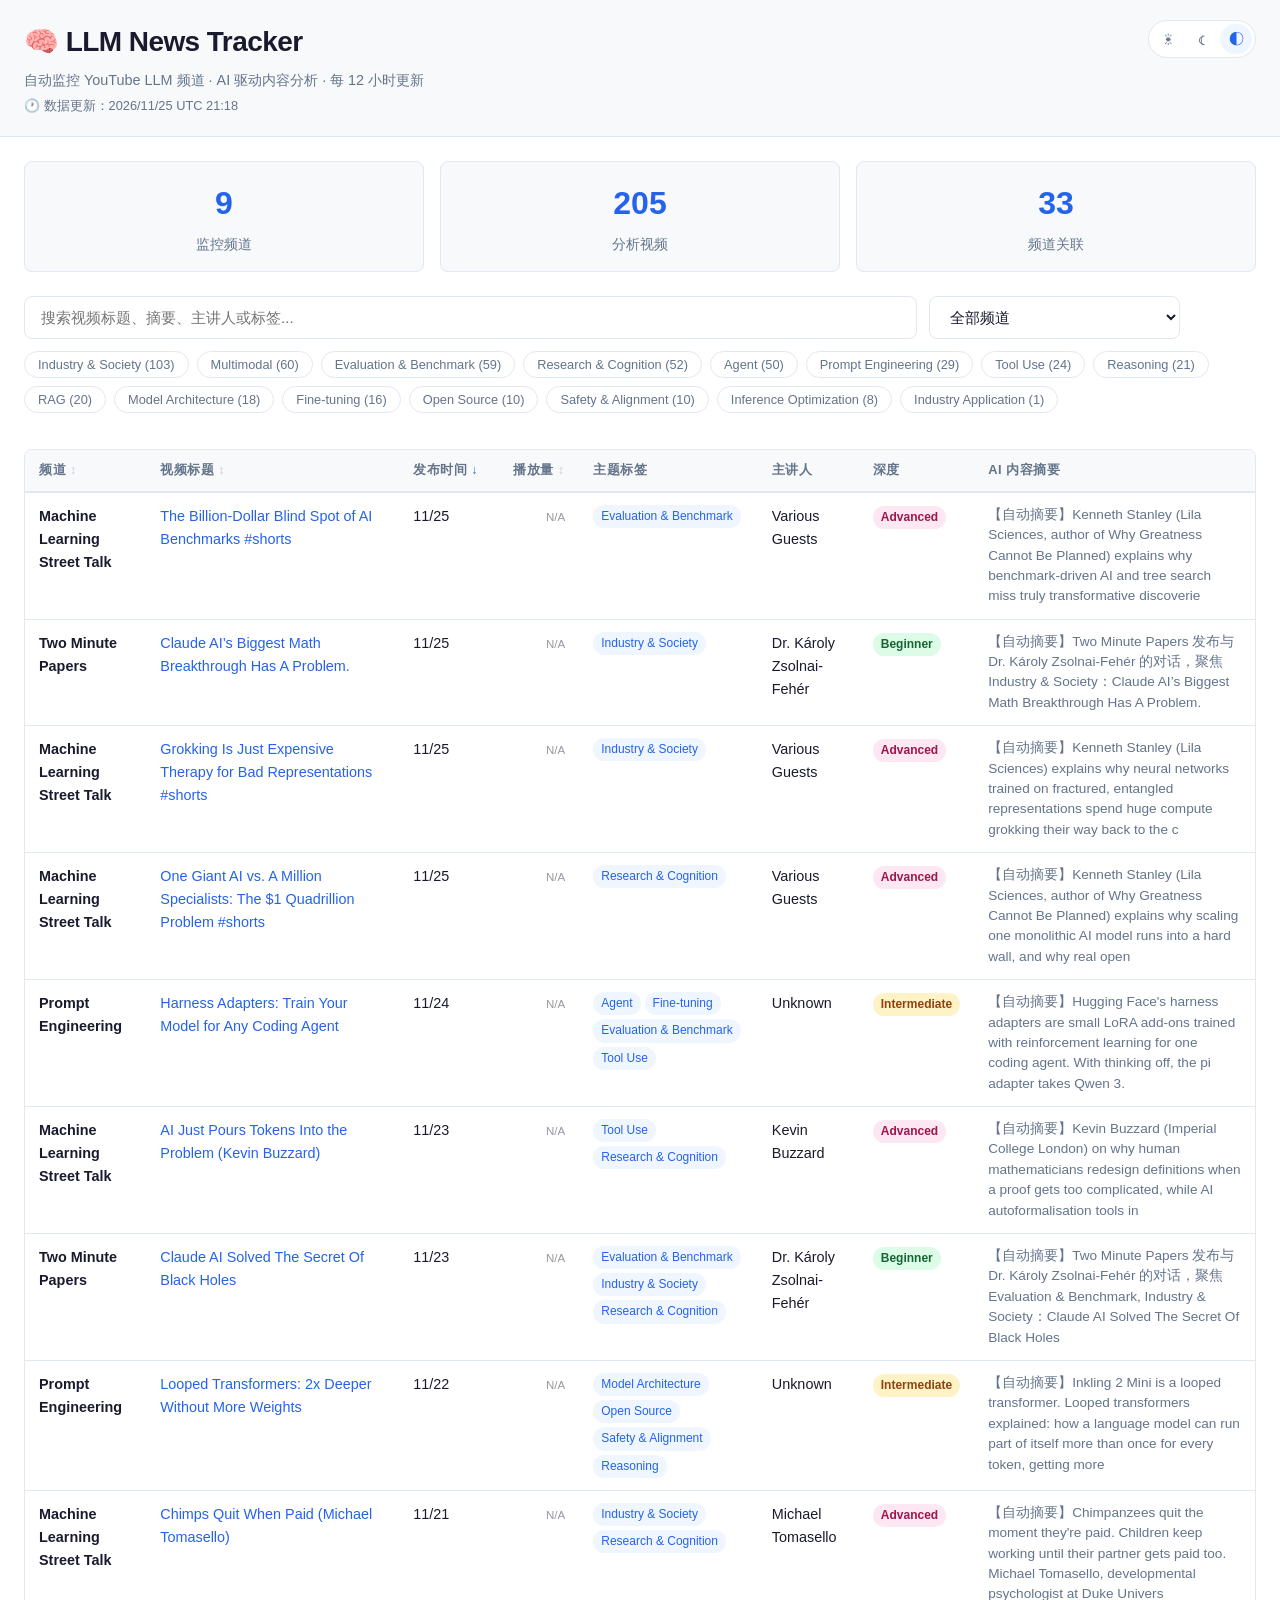
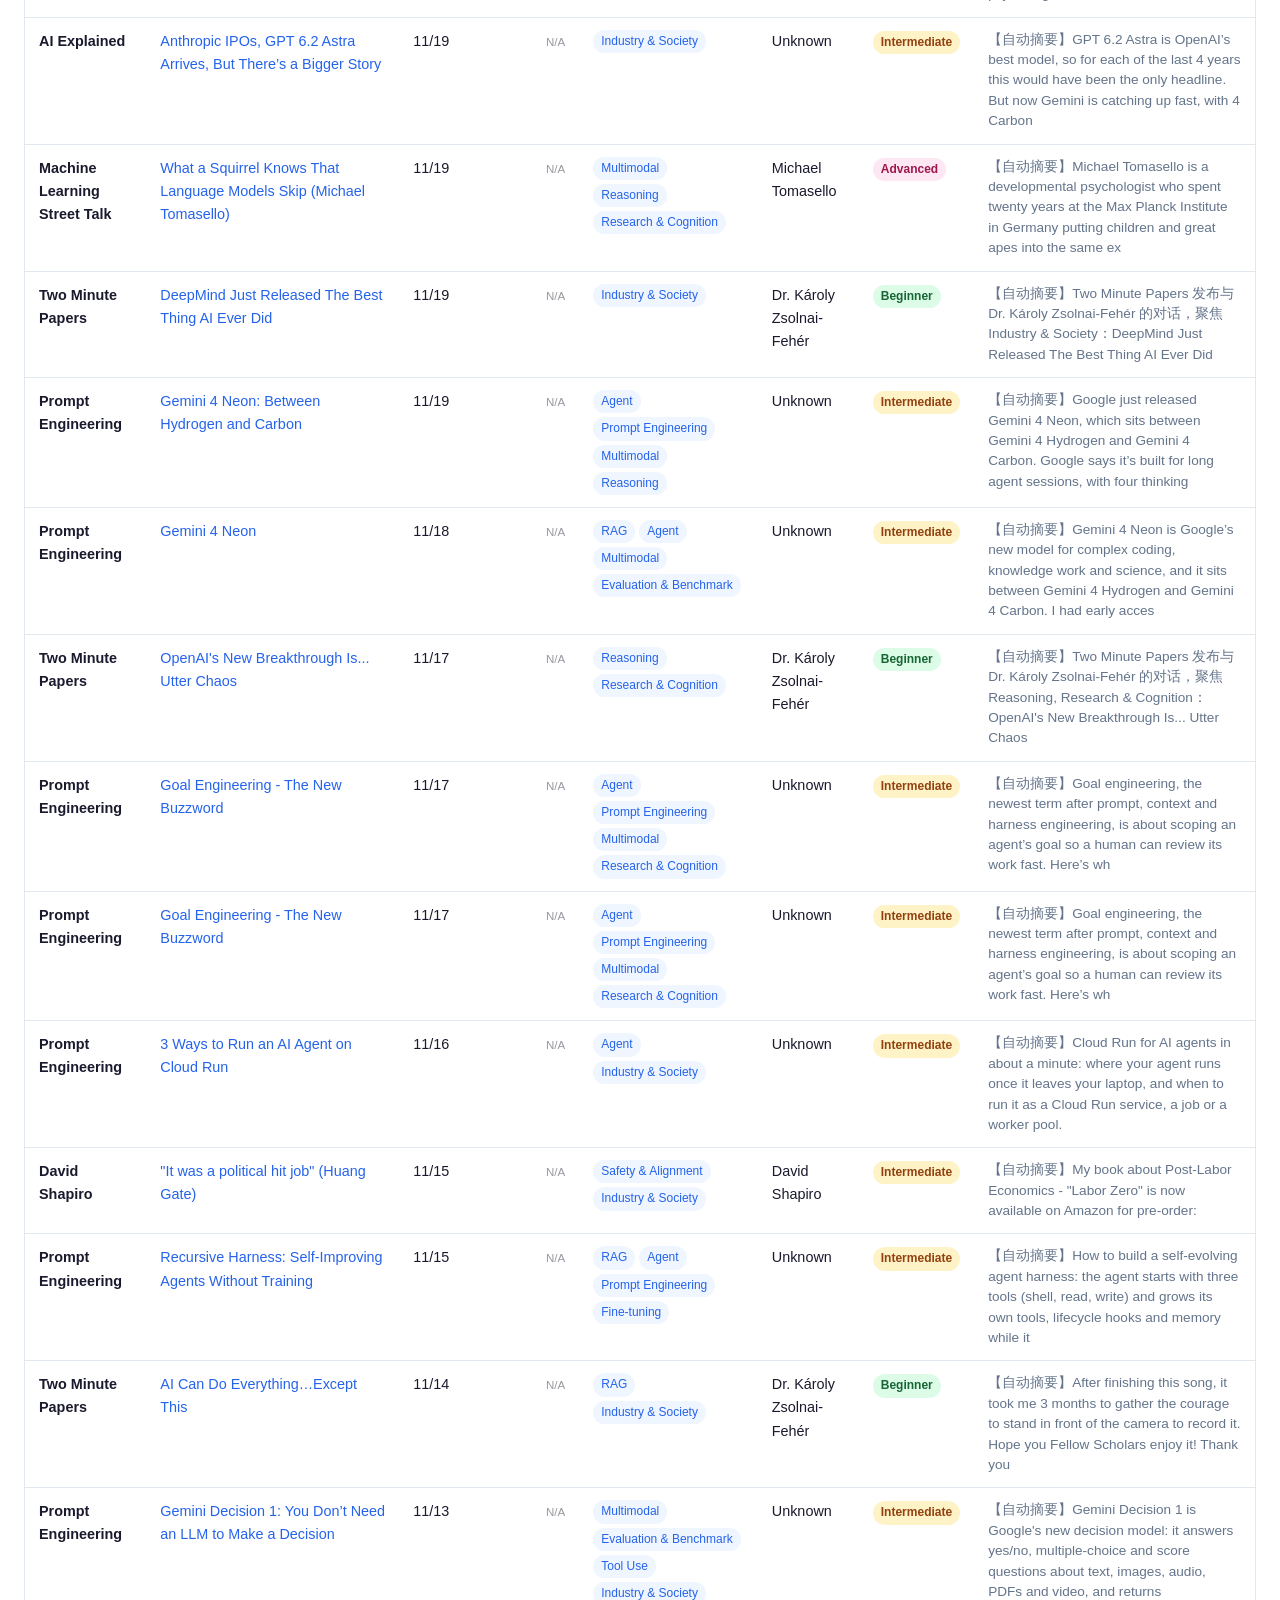
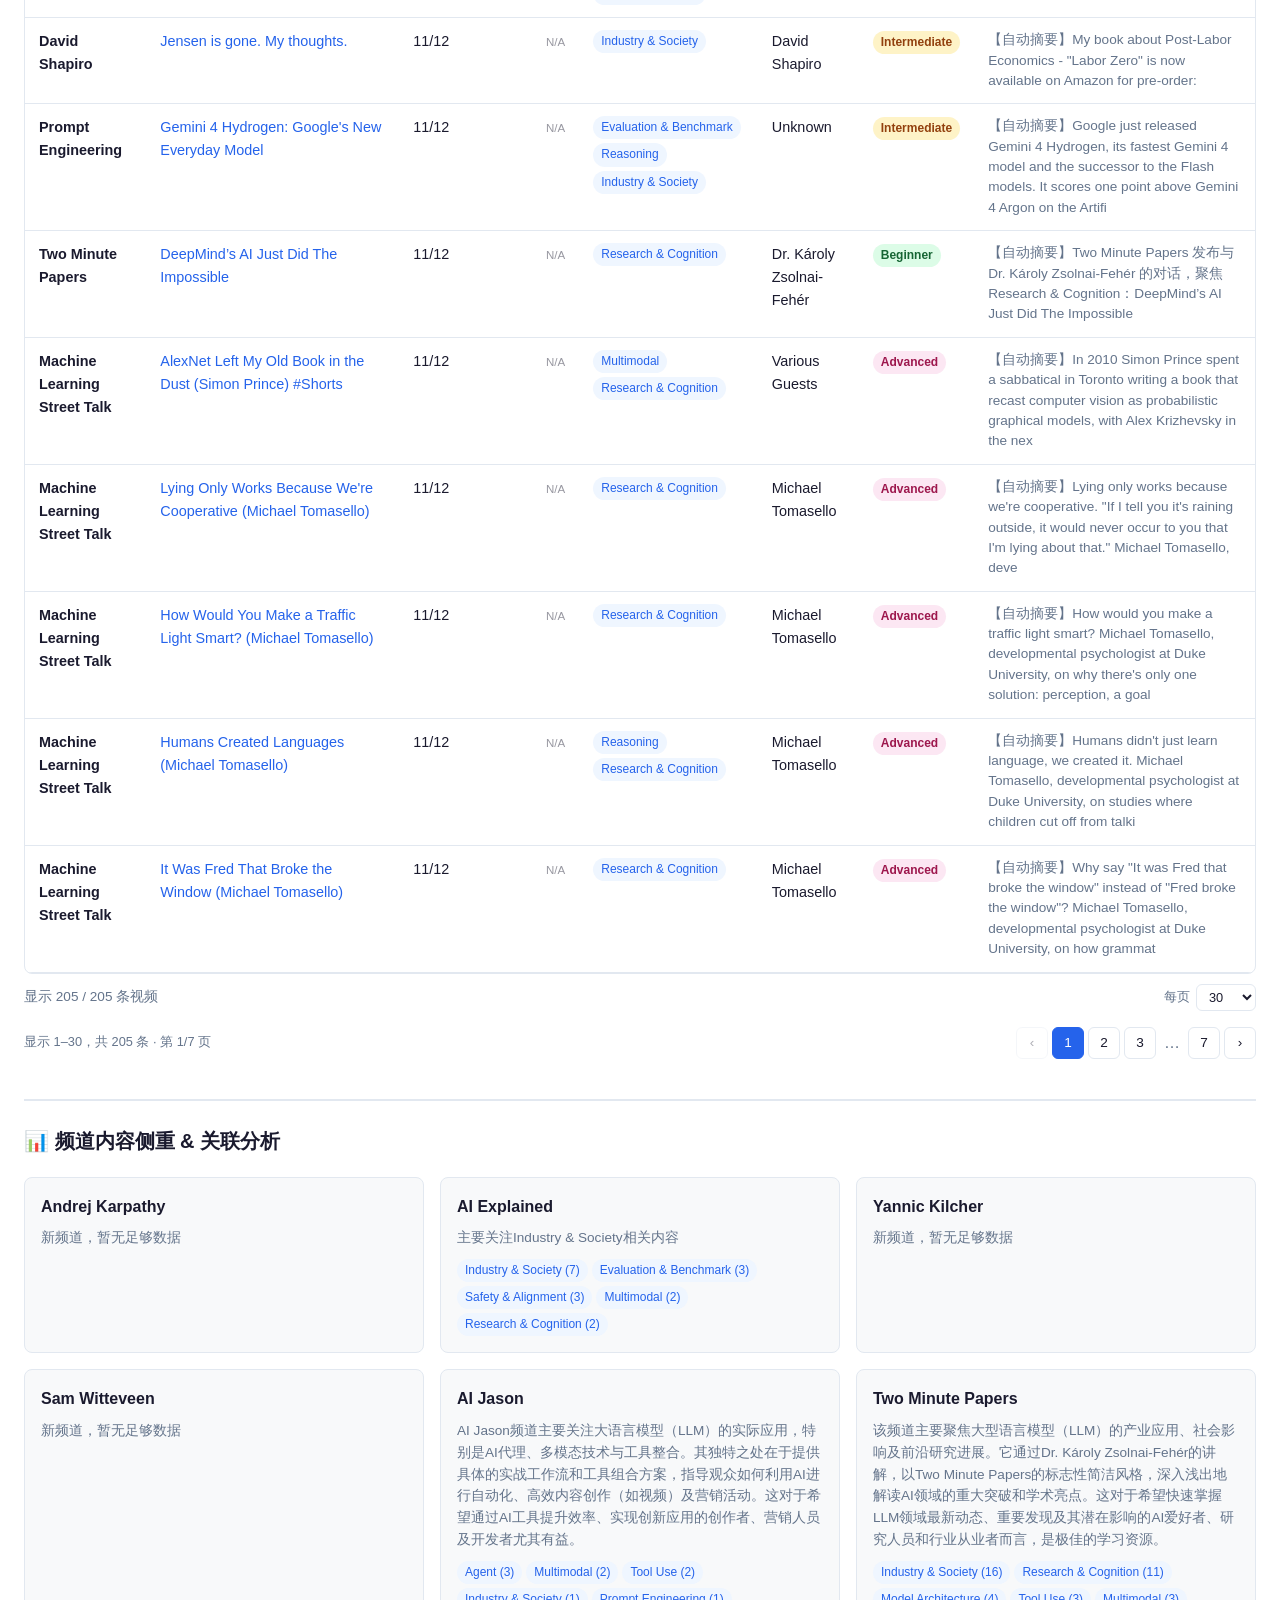
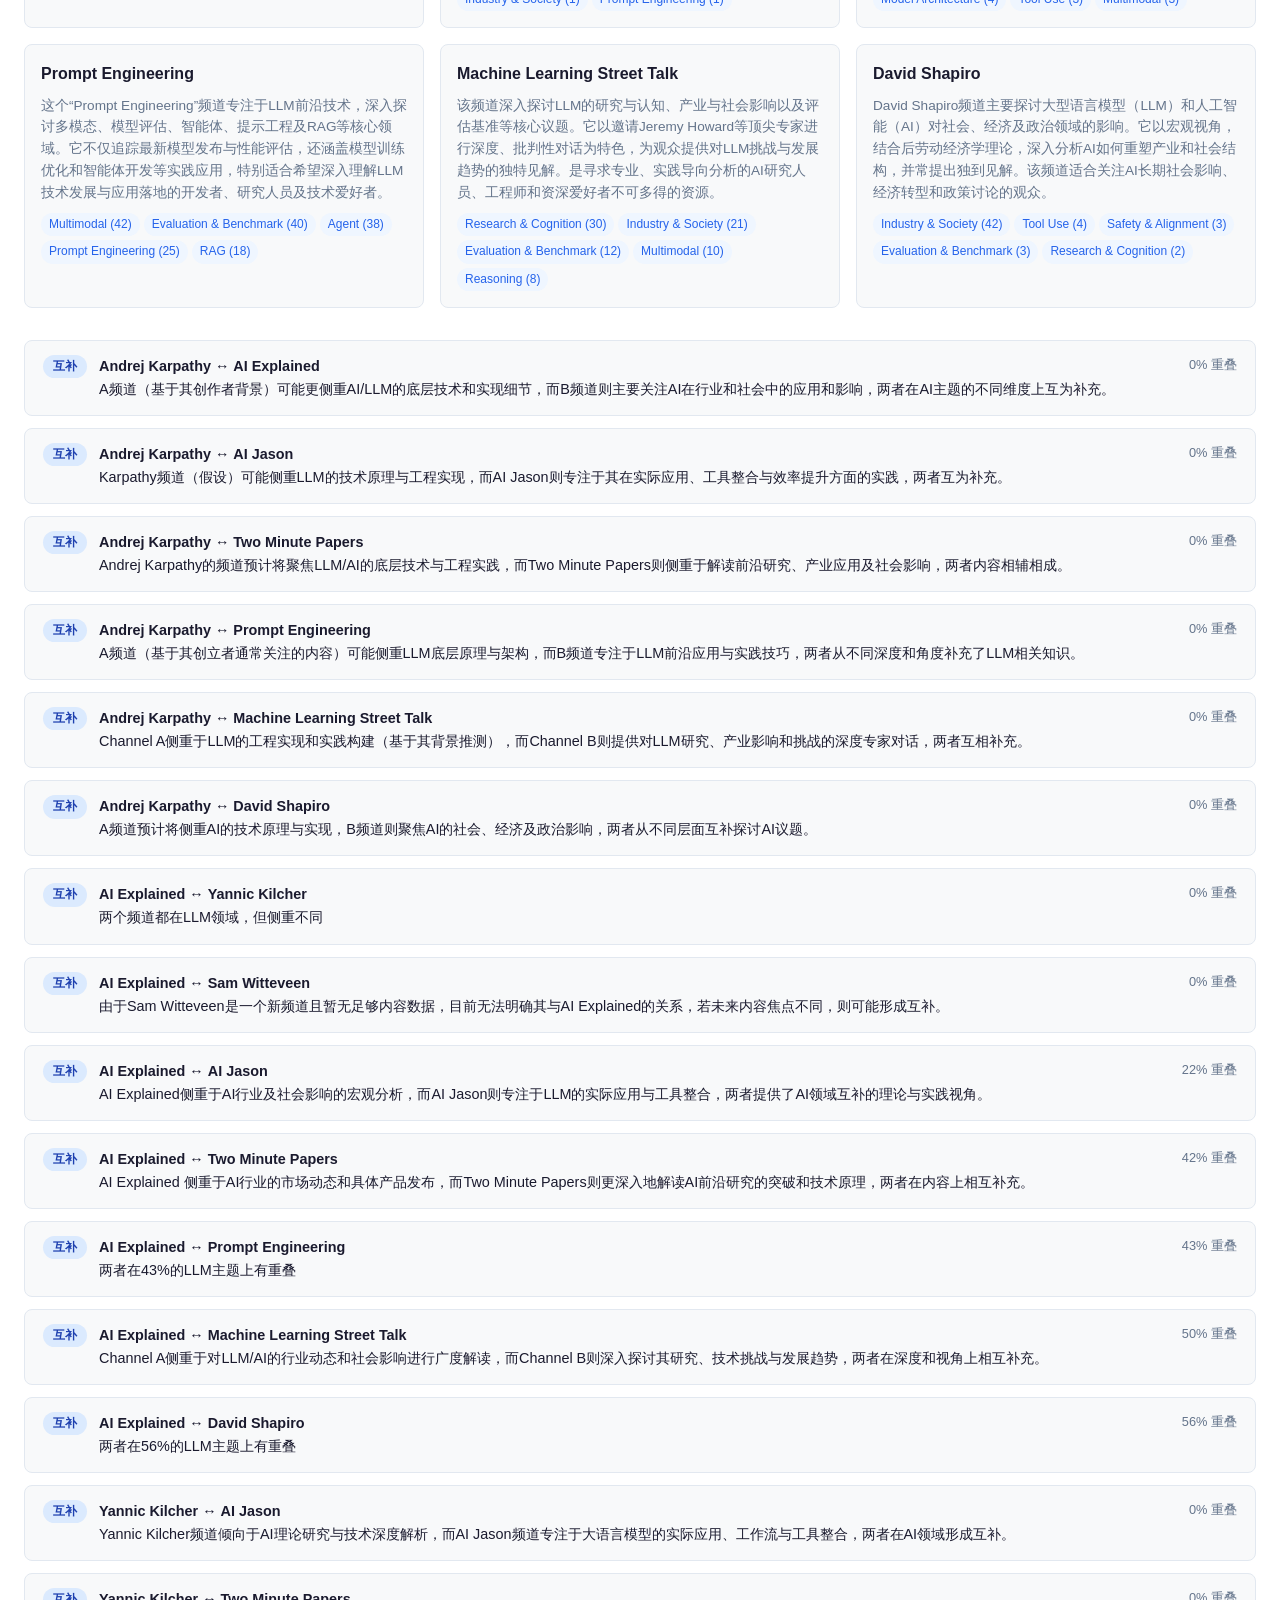
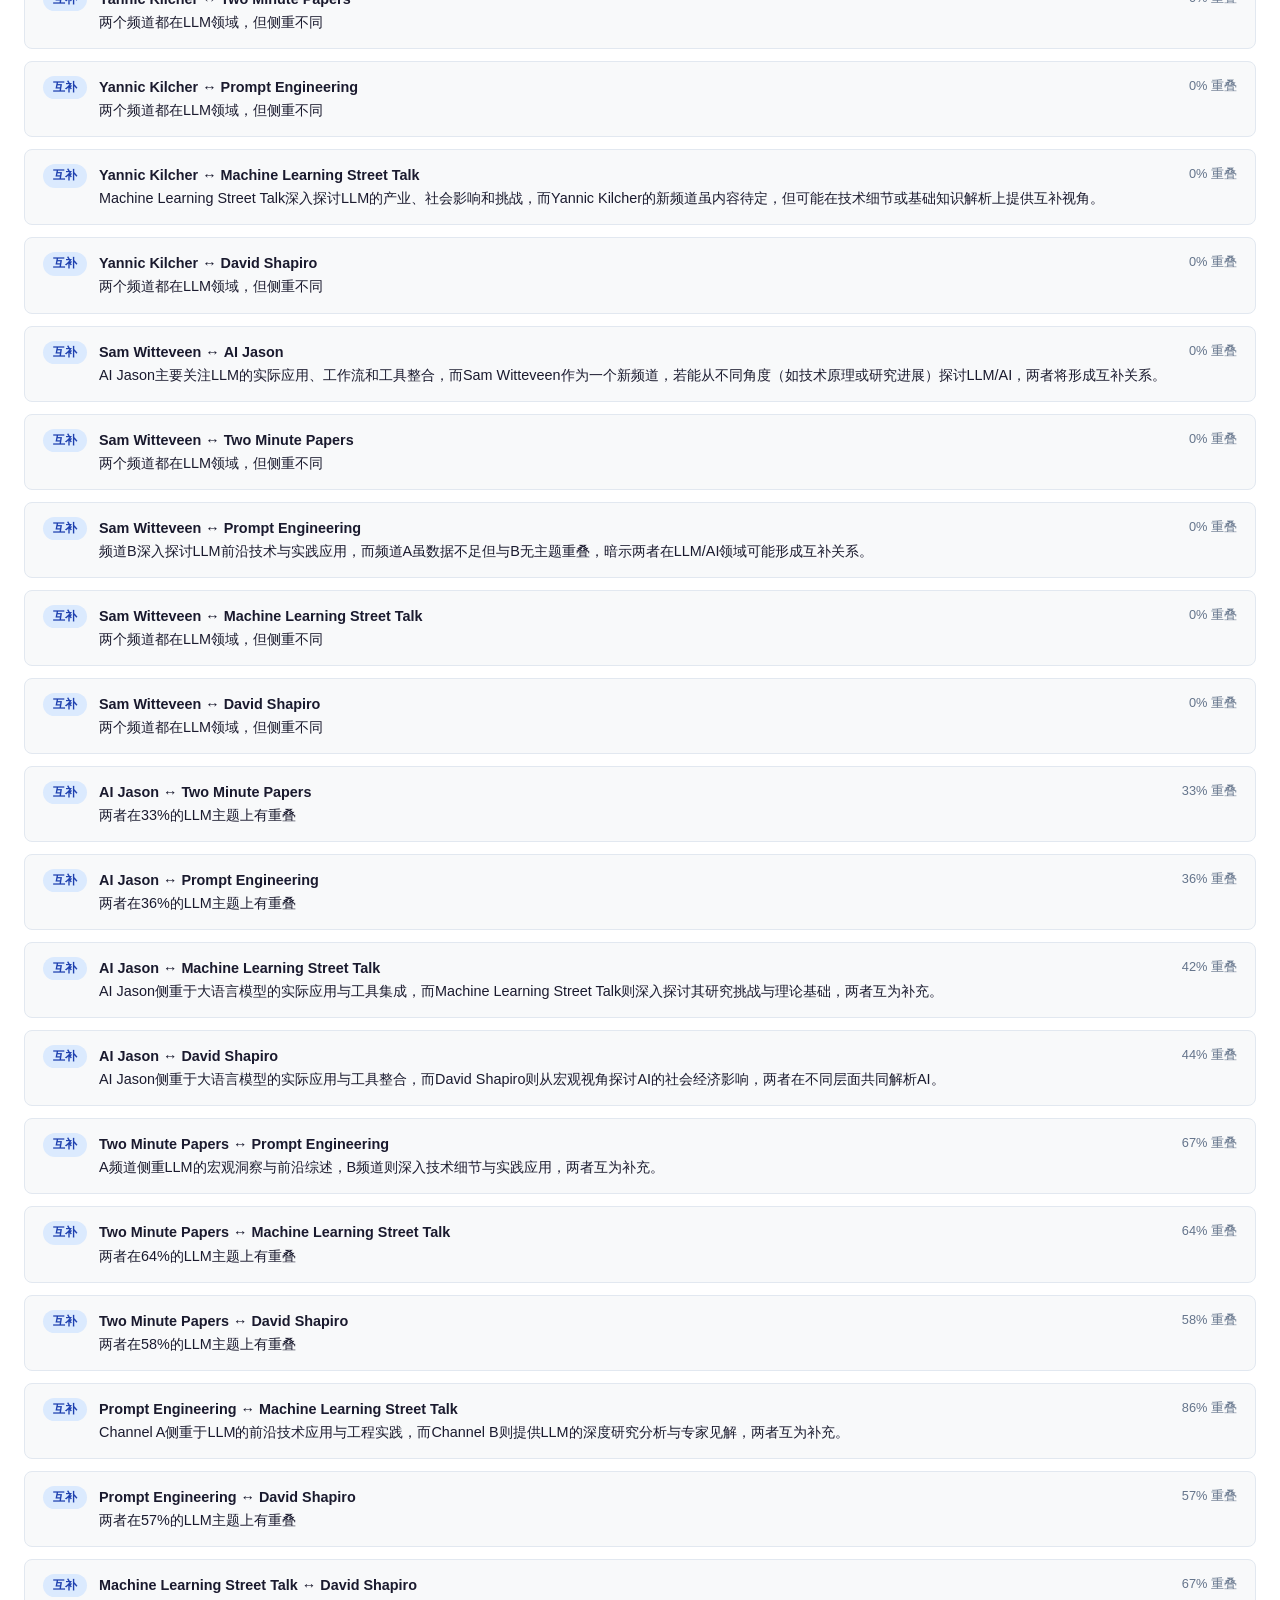
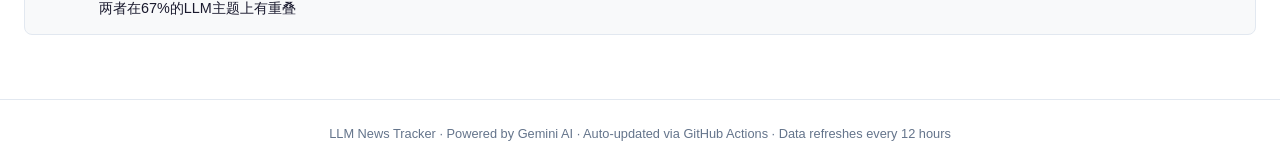
==== commit df544bca: "Auto-update: 2026-11-25 21:18 UTC" ====
--- a/docs/index.html
+++ b/docs/index.html
@@ -99,7 +99,7 @@
 
 <script>
 // DATA_PLACEHOLDER — replaced by generate_site.py
-window.APP_DATA = {"videos": [{"video_id": "DvQ08TWOCtM", "channel_id": "UCMLtBahI5DMrt0NPvDSoIRQ", "channel_name": "Machine Learning Street Talk", "title": "Grokking Is Just Expensive Therapy for Bad Representations #shorts", "url": "https://www.youtube.com/shorts/DvQ08TWOCtM", "published_at": "2026-11-25T06:43:28+00:00", "view_count": 0, "duration": 0, "duration_string": "", "has_captions": false, "fetched_at": "2026-11-25T07:05:43.846964+00:00", "analyzed": true, "analysis": {"summary": "【自动摘要】Kenneth Stanley (Lila Sciences) explains why neural networks trained on fractured, entangled representations spend huge compute grokking their way back to the c", "topics": ["Industry & Society"], "speaker": "Various Guests", "technical_level": "Advanced", "analyzed_at": "2026-11-25T07:05:43.847356+00:00", "_fallback": true}, "subtitle_retries": 1}, {"video_id": "ZeplNfEg0WQ", "channel_id": "UCMLtBahI5DMrt0NPvDSoIRQ", "channel_name": "Machine Learning Street Talk", "title": "One Giant AI vs. A Million Specialists: The $1 Quadrillion Problem #shorts", "url": "https://www.youtube.com/shorts/ZeplNfEg0WQ", "published_at": "2026-11-25T06:43:03+00:00", "view_count": 0, "duration": 0, "duration_string": "", "has_captions": false, "fetched_at": "2026-11-25T07:06:00.581574+00:00", "analyzed": true, "analysis": {"summary": "【自动摘要】Kenneth Stanley (Lila Sciences, author of Why Greatness Cannot Be Planned) explains why scaling one monolithic AI model runs into a hard wall, and why real open", "topics": ["Research & Cognition"], "speaker": "Various Guests", "technical_level": "Advanced", "analyzed_at": "2026-11-25T07:06:00.581739+00:00", "_fallback": true}, "subtitle_retries": 1}, {"video_id": "4NzM2hcWp1s", "channel_id": "UCDq7SjbgRKty5TgGafW8Clg", "channel_name": "Prompt Engineering", "title": "Harness Adapters: Train Your Model for Any Coding Agent", "url": "https://www.youtube.com/watch?v=4NzM2hcWp1s", "published_at": "2026-11-24T14:00:18+00:00", "view_count": 0, "duration": 0, "duration_string": "", "has_captions": false, "fetched_at": "2026-11-24T21:56:35.051548+00:00", "analyzed": true, "subtitle_retries": 2, "no_subtitle_count": 1, "analysis": {"summary": "【自动摘要】Hugging Face's harness adapters are small LoRA add-ons trained with reinforcement learning for one coding agent. With thinking off, the pi adapter takes Qwen 3.", "topics": ["Agent", "Fine-tuning", "Evaluation & Benchmark", "Tool Use"], "speaker": "Unknown", "technical_level": "Intermediate", "analyzed_at": "2026-11-25T07:00:12.851176+00:00", "_fallback": true}}, {"video_id": "IUcrxIM0K-Y", "channel_id": "UCMLtBahI5DMrt0NPvDSoIRQ", "channel_name": "Machine Learning Street Talk", "title": "AI Just Pours Tokens Into the Problem (Kevin Buzzard)", "url": "https://www.youtube.com/shorts/IUcrxIM0K-Y", "published_at": "2026-11-23T10:51:27+00:00", "view_count": 0, "duration": 0, "duration_string": "", "has_captions": false, "fetched_at": "2026-11-23T23:25:30.761724+00:00", "analyzed": true, "subtitle_retries": 3, "no_subtitle_count": 3, "analysis": {"summary": "【自动摘要】Kevin Buzzard (Imperial College London) on why human mathematicians redesign definitions when a proof gets too complicated, while AI autoformalisation tools in ", "topics": ["Tool Use", "Research & Cognition"], "speaker": "Kevin Buzzard", "technical_level": "Advanced", "analyzed_at": "2026-11-25T07:00:12.851652+00:00", "_fallback": true}}, {"video_id": "1jPdehG3Hms", "channel_id": "UCbfYPyITQ-7l4upoX8nvctg", "channel_name": "Two Minute Papers", "title": "Claude AI Solved The Secret Of Black Holes", "url": "https://www.youtube.com/watch?v=1jPdehG3Hms", "published_at": "2026-11-23T07:37:52+00:00", "view_count": 0, "duration": 0, "duration_string": "", "has_captions": false, "fetched_at": "2026-11-23T23:25:16.858350+00:00", "analyzed": true, "subtitle_retries": 3, "no_subtitle_count": 3, "analysis": {"summary": "【自动摘要】Two Minute Papers 发布与 Dr. Károly Zsolnai-Fehér 的对话，聚焦 Evaluation & Benchmark, Industry & Society：Claude AI Solved The Secret Of Black Holes", "topics": ["Evaluation & Benchmark", "Industry & Society", "Research & Cognition"], "speaker": "Dr. Károly Zsolnai-Fehér", "technical_level": "Beginner", "analyzed_at": "2026-11-25T07:00:12.851903+00:00", "_fallback": true}}, {"video_id": "TPtfyKEAk6c", "channel_id": "UCDq7SjbgRKty5TgGafW8Clg", "channel_name": "Prompt Engineering", "title": "Looped Transformers: 2x Deeper Without More Weights", "url": "https://www.youtube.com/watch?v=TPtfyKEAk6c", "published_at": "2026-11-22T14:00:19+00:00", "view_count": 0, "duration": 0, "duration_string": "", "has_captions": false, "fetched_at": "2026-11-22T19:04:20.643192+00:00", "analyzed": true, "subtitle_retries": 3, "no_subtitle_count": 3, "analysis": {"summary": "【自动摘要】Inkling 2 Mini is a looped transformer. Looped transformers explained: how a language model can run part of itself more than once for every token, getting more ", "topics": ["Model Architecture", "Open Source", "Safety & Alignment", "Reasoning"], "speaker": "Unknown", "technical_level": "Intermediate", "analyzed_at": "2026-11-25T07:00:12.851976+00:00", "_fallback": true}}, {"video_id": "INeNb0wwErg", "channel_id": "UCMLtBahI5DMrt0NPvDSoIRQ", "channel_name": "Machine Learning Street Talk", "title": "Chimps Quit When Paid (Michael Tomasello)", "url": "https://www.youtube.com/shorts/INeNb0wwErg", "published_at": "2026-11-21T14:30:43+00:00", "view_count": 0, "duration": 0, "duration_string": "", "has_captions": false, "fetched_at": "2026-11-21T18:44:17.742718+00:00", "analyzed": true, "subtitle_retries": 3, "no_subtitle_count": 3, "analysis": {"summary": "【自动摘要】Chimpanzees quit the moment they're paid. Children keep working until their partner gets paid too. Michael Tomasello, developmental psychologist at Duke Univers", "topics": ["Industry & Society", "Research & Cognition"], "speaker": "Michael Tomasello", "technical_level": "Advanced", "analyzed_at": "2026-11-25T07:00:12.852039+00:00", "_fallback": true}}, {"video_id": "KGA7B_c_S4s", "channel_id": "UCNJ1Ymd5yFuUPtn21xtRbbw", "channel_name": "AI Explained", "title": "Anthropic IPOs, GPT 6.2 Astra Arrives, But There’s a Bigger Story", "url": "https://www.youtube.com/watch?v=KGA7B_c_S4s", "published_at": "2026-11-19T20:03:10+00:00", "view_count": 0, "duration": 0, "duration_string": "", "has_captions": false, "fetched_at": "2026-11-20T05:54:01.938675+00:00", "analyzed": true, "subtitle_retries": 3, "no_subtitle_count": 3, "analysis": {"summary": "【自动摘要】GPT 6.2 Astra is OpenAI’s best model, so for each of the last 4 years this would have been the only headline. But now Gemini is catching up fast, with 4 Carbon ", "topics": ["Industry & Society"], "speaker": "Unknown", "technical_level": "Intermediate", "analyzed_at": "2026-11-25T07:00:12.852129+00:00", "_fallback": true}}, {"video_id": "io7qhEjJoik", "channel_id": "UCMLtBahI5DMrt0NPvDSoIRQ", "channel_name": "Machine Learning Street Talk", "title": "What a Squirrel Knows That Language Models Skip (Michael Tomasello)", "url": "https://www.youtube.com/watch?v=io7qhEjJoik", "published_at": "2026-11-19T14:22:11+00:00", "view_count": 0, "duration": 0, "duration_string": "", "has_captions": false, "fetched_at": "2026-11-19T20:00:04.323932+00:00", "analyzed": true, "subtitle_retries": 3, "no_subtitle_count": 3, "analysis": {"summary": "【自动摘要】Michael Tomasello is a developmental psychologist who spent twenty years at the Max Planck Institute in Germany putting children and great apes into the same ex", "topics": ["Multimodal", "Reasoning", "Research & Cognition"], "speaker": "Michael Tomasello", "technical_level": "Advanced", "analyzed_at": "2026-11-25T07:00:12.852201+00:00", "_fallback": true}}, {"video_id": "Cy7Wz6Z4TWU", "channel_id": "UCbfYPyITQ-7l4upoX8nvctg", "channel_name": "Two Minute Papers", "title": "DeepMind Just Released The Best Thing AI Ever Did", "url": "https://www.youtube.com/watch?v=Cy7Wz6Z4TWU", "published_at": "2026-11-19T09:26:19+00:00", "view_count": 0, "duration": 0, "duration_string": "", "has_captions": false, "fetched_at": "2026-11-19T19:59:35.636563+00:00", "analyzed": true, "subtitle_retries": 3, "no_subtitle_count": 3, "analysis": {"summary": "【自动摘要】Two Minute Papers 发布与 Dr. Károly Zsolnai-Fehér 的对话，聚焦 Industry & Society：DeepMind Just Released The Best Thing AI Ever Did", "topics": ["Industry & Society"], "speaker": "Dr. Károly Zsolnai-Fehér", "technical_level": "Beginner", "analyzed_at": "2026-11-25T07:00:12.852294+00:00", "_fallback": true}}, {"video_id": "ZjDycWzWQbU", "channel_id": "UCDq7SjbgRKty5TgGafW8Clg", "channel_name": "Prompt Engineering", "title": "Gemini 4 Neon: Between Hydrogen and Carbon", "url": "https://www.youtube.com/shorts/ZjDycWzWQbU", "published_at": "2026-11-19T06:14:26+00:00", "view_count": 0, "duration": 0, "duration_string": "", "has_captions": false, "fetched_at": "2026-11-19T19:59:49.969547+00:00", "analyzed": true, "subtitle_retries": 3, "no_subtitle_count": 3, "analysis": {"summary": "【自动摘要】Google just released Gemini 4 Neon, which sits between Gemini 4 Hydrogen and Gemini 4 Carbon. Google says it’s built for long agent sessions, with four thinking", "topics": ["Agent", "Prompt Engineering", "Multimodal", "Reasoning"], "speaker": "Unknown", "technical_level": "Intermediate", "analyzed_at": "2026-11-25T07:00:12.852368+00:00", "_fallback": true}}, {"video_id": "Q0ShBenKyqo", "channel_id": "UCDq7SjbgRKty5TgGafW8Clg", "channel_name": "Prompt Engineering", "title": "Gemini 4 Neon", "url": "https://www.youtube.com/watch?v=Q0ShBenKyqo", "published_at": "2026-11-18T21:46:40+00:00", "view_count": 0, "duration": 0, "duration_string": "", "has_captions": false, "fetched_at": "2026-11-19T05:59:51.925182+00:00", "analyzed": true, "subtitle_retries": 3, "no_subtitle_count": 3, "analysis": {"summary": "【自动摘要】Gemini 4 Neon is Google’s new model for complex coding, knowledge work and science, and it sits between Gemini 4 Hydrogen and Gemini 4 Carbon. I had early acces", "topics": ["RAG", "Agent", "Multimodal", "Evaluation & Benchmark"], "speaker": "Unknown", "technical_level": "Intermediate", "analyzed_at": "2026-11-25T07:00:12.852438+00:00", "_fallback": true}}, {"video_id": "gl2U4fGTr6g", "channel_id": "UCbfYPyITQ-7l4upoX8nvctg", "channel_name": "Two Minute Papers", "title": "OpenAI's New Breakthrough Is... Utter Chaos", "url": "https://www.youtube.com/watch?v=gl2U4fGTr6g", "published_at": "2026-11-17T12:46:24+00:00", "view_count": 0, "duration": 0, "duration_string": "", "has_captions": false, "fetched_at": "2026-11-17T20:29:52.968245+00:00", "analyzed": true, "subtitle_retries": 3, "no_subtitle_count": 3, "analysis": {"summary": "【自动摘要】Two Minute Papers 发布与 Dr. Károly Zsolnai-Fehér 的对话，聚焦 Reasoning, Research & Cognition：OpenAI's New Breakthrough Is... Utter Chaos", "topics": ["Reasoning", "Research & Cognition"], "speaker": "Dr. Károly Zsolnai-Fehér", "technical_level": "Beginner", "analyzed_at": "2026-11-25T07:00:12.852520+00:00", "_fallback": true}}, {"video_id": "T4vxQxpdNi8", "channel_id": "UCDq7SjbgRKty5TgGafW8Clg", "channel_name": "Prompt Engineering", "title": "Goal Engineering - The New Buzzword", "url": "https://www.youtube.com/shorts/T4vxQxpdNi8", "published_at": "2026-11-17T07:13:07+00:00", "view_count": 0, "duration": 0, "duration_string": "", "has_captions": false, "fetched_at": "2026-11-17T20:30:08.262474+00:00", "analyzed": true, "subtitle_retries": 3, "no_subtitle_count": 3, "analysis": {"summary": "【自动摘要】Goal engineering, the newest term after prompt, context and harness engineering, is about scoping an agent’s goal so a human can review its work fast. Here’s wh", "topics": ["Agent", "Prompt Engineering", "Multimodal", "Research & Cognition"], "speaker": "Unknown", "technical_level": "Intermediate", "analyzed_at": "2026-11-25T07:00:12.852595+00:00", "_fallback": true}}, {"video_id": "ZtwexS12FC0", "channel_id": "UCDq7SjbgRKty5TgGafW8Clg", "channel_name": "Prompt Engineering", "title": "Goal Engineering - The New Buzzword", "url": "https://www.youtube.com/watch?v=ZtwexS12FC0", "published_at": "2026-11-17T05:05:04+00:00", "view_count": 0, "duration": 0, "duration_string": "", "has_captions": false, "fetched_at": "2026-11-17T06:40:04.821731+00:00", "analyzed": true, "subtitle_retries": 3, "no_subtitle_count": 3, "analysis": {"summary": "【自动摘要】Goal engineering, the newest term after prompt, context and harness engineering, is about scoping an agent’s goal so a human can review its work fast. Here’s wh", "topics": ["Agent", "Prompt Engineering", "Multimodal", "Research & Cognition"], "speaker": "Unknown", "technical_level": "Intermediate", "analyzed_at": "2026-11-25T07:00:12.852666+00:00", "_fallback": true}}, {"video_id": "t1s_wjsUSsg", "channel_id": "UCDq7SjbgRKty5TgGafW8Clg", "channel_name": "Prompt Engineering", "title": "3 Ways to Run an AI Agent on Cloud Run", "url": "https://www.youtube.com/shorts/t1s_wjsUSsg", "published_at": "2026-11-16T06:37:15+00:00", "view_count": 0, "duration": 0, "duration_string": "", "has_captions": false, "fetched_at": "2026-11-16T21:40:22.877513+00:00", "analyzed": true, "subtitle_retries": 3, "no_subtitle_count": 3, "analysis": {"summary": "【自动摘要】Cloud Run for AI agents in about a minute: where your agent runs once it leaves your laptop, and when to run it as a Cloud Run service, a job or a worker pool. ", "topics": ["Agent", "Industry & Society"], "speaker": "Unknown", "technical_level": "Intermediate", "analyzed_at": "2026-11-25T07:00:12.852749+00:00", "_fallback": true}}, {"video_id": "53uYYeNC6Ek", "channel_id": "UCvKRFNawVcuz4b9ihUTApCg", "channel_name": "David Shapiro", "title": "\"It was a political hit job\" (Huang Gate)", "url": "https://www.youtube.com/watch?v=53uYYeNC6Ek", "published_at": "2026-11-15T14:03:13+00:00", "view_count": 0, "duration": 0, "duration_string": "", "has_captions": false, "fetched_at": "2026-11-15T18:30:59.339248+00:00", "analyzed": true, "subtitle_retries": 3, "no_subtitle_count": 3, "analysis": {"summary": "【自动摘要】My book about Post-Labor Economics - \"Labor Zero\" is now available on Amazon for pre-order:", "topics": ["Safety & Alignment", "Industry & Society"], "speaker": "David Shapiro", "technical_level": "Intermediate", "analyzed_at": "2026-11-25T07:00:12.852782+00:00", "_fallback": true}}, {"video_id": "XaJi7a0UChs", "channel_id": "UCDq7SjbgRKty5TgGafW8Clg", "channel_name": "Prompt Engineering", "title": "Recursive Harness: Self-Improving Agents Without Training", "url": "https://www.youtube.com/watch?v=XaJi7a0UChs", "published_at": "2026-11-15T14:00:00+00:00", "view_count": 0, "duration": 0, "duration_string": "", "has_captions": false, "fetched_at": "2026-11-15T18:30:44.510300+00:00", "analyzed": true, "subtitle_retries": 3, "no_subtitle_count": 3, "analysis": {"summary": "【自动摘要】How to build a self-evolving agent harness: the agent starts with three tools (shell, read, write) and grows its own tools, lifecycle hooks and memory while it ", "topics": ["RAG", "Agent", "Prompt Engineering", "Fine-tuning"], "speaker": "Unknown", "technical_level": "Intermediate", "analyzed_at": "2026-11-25T07:00:12.852850+00:00", "_fallback": true}}, {"video_id": "x7iwI6WfWS0", "channel_id": "UCbfYPyITQ-7l4upoX8nvctg", "channel_name": "Two Minute Papers", "title": "AI Can Do Everything…Except This", "url": "https://www.youtube.com/watch?v=x7iwI6WfWS0", "published_at": "2026-11-14T08:40:55+00:00", "view_count": 0, "duration": 0, "duration_string": "", "has_captions": false, "fetched_at": "2026-11-14T17:41:42.889379+00:00", "analyzed": true, "subtitle_retries": 3, "no_subtitle_count": 3, "analysis": {"summary": "【自动摘要】After finishing this song, it took me 3 months to gather the courage to stand in front of the camera to record it. Hope you Fellow Scholars enjoy it! Thank you ", "topics": ["RAG", "Industry & Society"], "speaker": "Dr. Károly Zsolnai-Fehér", "technical_level": "Beginner", "analyzed_at": "2026-11-25T07:00:12.852936+00:00", "_fallback": true}}, {"video_id": "-On9ZKGiMfA", "channel_id": "UCDq7SjbgRKty5TgGafW8Clg", "channel_name": "Prompt Engineering", "title": "Gemini Decision 1: You Don’t Need an LLM to Make a Decision", "url": "https://www.youtube.com/watch?v=-On9ZKGiMfA", "published_at": "2026-11-13T14:00:09+00:00", "view_count": 0, "duration": 0, "duration_string": "", "has_captions": false, "fetched_at": "2026-11-13T19:14:45.938035+00:00", "analyzed": true, "subtitle_retries": 3, "no_subtitle_count": 3, "analysis": {"summary": "【自动摘要】Gemini Decision 1 is Google's new decision model: it answers yes/no, multiple-choice and score questions about text, images, audio, PDFs and video, and returns ", "topics": ["Multimodal", "Evaluation & Benchmark", "Tool Use", "Industry & Society"], "speaker": "Unknown", "technical_level": "Intermediate", "analyzed_at": "2026-11-25T07:00:12.853014+00:00", "_fallback": true}}, {"video_id": "M_Fzx5KzBwY", "channel_id": "UCvKRFNawVcuz4b9ihUTApCg", "channel_name": "David Shapiro", "title": "Jensen is gone. My thoughts.", "url": "https://www.youtube.com/watch?v=M_Fzx5KzBwY", "published_at": "2026-11-12T21:23:26+00:00", "view_count": 0, "duration": 0, "duration_string": "", "has_captions": false, "fetched_at": "2026-11-13T19:15:15.043835+00:00", "analyzed": true, "subtitle_retries": 3, "no_subtitle_count": 3, "analysis": {"summary": "【自动摘要】My book about Post-Labor Economics - \"Labor Zero\" is now available on Amazon for pre-order:", "topics": ["Industry & Society"], "speaker": "David Shapiro", "technical_level": "Intermediate", "analyzed_at": "2026-11-25T07:00:12.853045+00:00", "_fallback": true}}, {"video_id": "2imEgVWkeoA", "channel_id": "UCDq7SjbgRKty5TgGafW8Clg", "channel_name": "Prompt Engineering", "title": "Gemini 4 Hydrogen: Google's New Everyday Model", "url": "https://www.youtube.com/shorts/2imEgVWkeoA", "published_at": "2026-11-12T19:32:57+00:00", "view_count": 0, "duration": 0, "duration_string": "", "has_captions": false, "fetched_at": "2026-11-13T19:15:00.962660+00:00", "analyzed": true, "subtitle_retries": 3, "no_subtitle_count": 3, "analysis": {"summary": "【自动摘要】Google just released Gemini 4 Hydrogen, its fastest Gemini 4 model and the successor to the Flash models. It scores one point above Gemini 4 Argon on the Artifi", "topics": ["Evaluation & Benchmark", "Reasoning", "Industry & Society"], "speaker": "Unknown", "technical_level": "Intermediate", "analyzed_at": "2026-11-25T07:00:12.853113+00:00", "_fallback": true}}, {"video_id": "gPNiuyYirfw", "channel_id": "UCbfYPyITQ-7l4upoX8nvctg", "channel_name": "Two Minute Papers", "title": "DeepMind’s AI Just Did The Impossible", "url": "https://www.youtube.com/watch?v=gPNiuyYirfw", "published_at": "2026-11-12T13:41:41+00:00", "view_count": 0, "duration": 0, "duration_string": "", "has_captions": false, "fetched_at": "2026-11-12T19:34:04.553480+00:00", "analyzed": true, "subtitle_retries": 3, "no_subtitle_count": 3, "analysis": {"summary": "【自动摘要】Two Minute Papers 发布与 Dr. Károly Zsolnai-Fehér 的对话，聚焦 Research & Cognition：DeepMind’s AI Just Did The Impossible", "topics": ["Research & Cognition"], "speaker": "Dr. Károly Zsolnai-Fehér", "technical_level": "Beginner", "analyzed_at": "2026-11-25T07:00:12.853200+00:00", "_fallback": true}}, {"video_id": "inwyawObxL4", "channel_id": "UCMLtBahI5DMrt0NPvDSoIRQ", "channel_name": "Machine Learning Street Talk", "title": "AlexNet Left My Old Book in the Dust (Simon Prince) #Shorts", "url": "https://www.youtube.com/shorts/inwyawObxL4", "published_at": "2026-11-12T11:28:24+00:00", "view_count": 0, "duration": 0, "duration_string": "", "has_captions": false, "fetched_at": "2026-11-12T19:34:18.897070+00:00", "analyzed": true, "subtitle_retries": 3, "no_subtitle_count": 3, "analysis": {"summary": "【自动摘要】In 2010 Simon Prince spent a sabbatical in Toronto writing a book that recast computer vision as probabilistic graphical models, with Alex Krizhevsky in the nex", "topics": ["Multimodal", "Research & Cognition"], "speaker": "Various Guests", "technical_level": "Advanced", "analyzed_at": "2026-11-25T07:00:12.853271+00:00", "_fallback": true}}, {"video_id": "10glKhm5LW4", "channel_id": "UCMLtBahI5DMrt0NPvDSoIRQ", "channel_name": "Machine Learning Street Talk", "title": "Lying Only Works Because We're Cooperative (Michael Tomasello)", "url": "https://www.youtube.com/shorts/10glKhm5LW4", "published_at": "2026-11-12T11:27:47+00:00", "view_count": 0, "duration": 0, "duration_string": "", "has_captions": false, "fetched_at": "2026-11-12T19:34:33.622572+00:00", "analyzed": true, "subtitle_retries": 3, "no_subtitle_count": 3, "analysis": {"summary": "【自动摘要】Lying only works because we're cooperative. \"If I tell you it's raining outside, it would never occur to you that I'm lying about that.\" Michael Tomasello, deve", "topics": ["Research & Cognition"], "speaker": "Michael Tomasello", "technical_level": "Advanced", "analyzed_at": "2026-11-25T07:00:12.853344+00:00", "_fallback": true}}, {"video_id": "0w2Crs8RzFE", "channel_id": "UCMLtBahI5DMrt0NPvDSoIRQ", "channel_name": "Machine Learning Street Talk", "title": "How Would You Make a Traffic Light Smart? (Michael Tomasello)", "url": "https://www.youtube.com/shorts/0w2Crs8RzFE", "published_at": "2026-11-12T03:03:27+00:00", "view_count": 0, "duration": 0, "duration_string": "", "has_captions": false, "fetched_at": "2026-11-12T19:34:48.178124+00:00", "analyzed": true, "subtitle_retries": 3, "no_subtitle_count": 3, "analysis": {"summary": "【自动摘要】How would you make a traffic light smart? Michael Tomasello, developmental psychologist at Duke University, on why there's only one solution: perception, a goal", "topics": ["Research & Cognition"], "speaker": "Michael Tomasello", "technical_level": "Advanced", "analyzed_at": "2026-11-25T07:00:12.853412+00:00", "_fallback": true}}, {"video_id": "TiEut-ZUwxs", "channel_id": "UCMLtBahI5DMrt0NPvDSoIRQ", "channel_name": "Machine Learning Street Talk", "title": "Humans Created Languages (Michael Tomasello)", "url": "https://www.youtube.com/shorts/TiEut-ZUwxs", "published_at": "2026-11-12T03:03:17+00:00", "view_count": 0, "duration": 0, "duration_string": "", "has_captions": false, "fetched_at": "2026-11-12T19:35:02.796502+00:00", "analyzed": true, "subtitle_retries": 3, "no_subtitle_count": 3, "analysis": {"summary": "【自动摘要】Humans didn't just learn language, we created it. Michael Tomasello, developmental psychologist at Duke University, on studies where children cut off from talki", "topics": ["Reasoning", "Research & Cognition"], "speaker": "Michael Tomasello", "technical_level": "Advanced", "analyzed_at": "2026-11-25T07:00:12.853479+00:00", "_fallback": true}}, {"video_id": "wyLcJ5kHu_4", "channel_id": "UCMLtBahI5DMrt0NPvDSoIRQ", "channel_name": "Machine Learning Street Talk", "title": "It Was Fred That Broke the Window (Michael Tomasello)", "url": "https://www.youtube.com/shorts/wyLcJ5kHu_4", "published_at": "2026-11-12T03:03:06+00:00", "view_count": 0, "duration": 0, "duration_string": "", "has_captions": false, "fetched_at": "2026-11-12T19:35:18.334951+00:00", "analyzed": true, "subtitle_retries": 3, "no_subtitle_count": 3, "analysis": {"summary": "【自动摘要】Why say \"It was Fred that broke the window\" instead of \"Fred broke the window\"? Michael Tomasello, developmental psychologist at Duke University, on how grammat", "topics": ["Research & Cognition"], "speaker": "Michael Tomasello", "technical_level": "Advanced", "analyzed_at": "2026-11-25T07:00:12.853544+00:00", "_fallback": true}}, {"video_id": "ssD05l4UxmY", "channel_id": "UCMLtBahI5DMrt0NPvDSoIRQ", "channel_name": "Machine Learning Street Talk", "title": "AlexNet Should Never Have Worked (Simon Prince)", "url": "https://www.youtube.com/shorts/ssD05l4UxmY", "published_at": "2026-11-11T21:04:44+00:00", "view_count": 0, "duration": 0, "duration_string": "", "has_captions": false, "fetched_at": "2026-11-12T19:35:33.438166+00:00", "analyzed": true, "subtitle_retries": 3, "no_subtitle_count": 3, "analysis": {"summary": "【自动摘要】Simon Prince on why AlexNet should never have worked. It had 60 million parameters, orders of magnitude more than the vision models of its time. Its input was a", "topics": ["Model Architecture", "Multimodal", "Reasoning", "Research & Cognition"], "speaker": "Various Guests", "technical_level": "Advanced", "analyzed_at": "2026-11-25T07:00:12.853618+00:00", "_fallback": true}}, {"video_id": "g_n55IXQU20", "channel_id": "UCMLtBahI5DMrt0NPvDSoIRQ", "channel_name": "Machine Learning Street Talk", "title": "Three Months After You Build the Harness (Edward Hughes)", "url": "https://www.youtube.com/shorts/g_n55IXQU20", "published_at": "2026-11-11T14:15:21+00:00", "view_count": 918, "duration": 28, "duration_string": "28", "has_captions": false, "fetched_at": "2026-11-11T19:16:49.077152+00:00", "analyzed": true, "subtitle_retries": 3, "no_subtitle_count": 3, "analysis": {"summary": "【自动摘要】Every hand-built harness around an AI model has a shelf life. Edward Hughes explains why his team deliberately does not build harnesses for their AI scientist w", "topics": ["Agent", "Industry & Society"], "speaker": "Various Guests", "technical_level": "Advanced", "analyzed_at": "2026-11-25T07:00:12.853703+00:00", "_fallback": true}}, {"video_id": "BnA4i_vjcV4", "channel_id": "UCMLtBahI5DMrt0NPvDSoIRQ", "channel_name": "Machine Learning Street Talk", "title": "LLMs Cosplay Understanding (Jeremy Howard)", "url": "https://www.youtube.com/shorts/BnA4i_vjcV4", "published_at": "2026-11-11T13:50:12+00:00", "view_count": 917, "duration": 61, "duration_string": "1:01", "has_captions": false, "fetched_at": "2026-11-11T19:16:56.318743+00:00", "analyzed": true, "subtitle_retries": 3, "no_subtitle_count": 3, "analysis": {"summary": "【自动摘要】Jeremy Howard, co-founder of fast.ai and Answer.AI, on the endless online argument over whether LLMs \"really\" understand. His answer is that both sides are righ", "topics": ["Reasoning", "Research & Cognition"], "speaker": "Jeremy Howard", "technical_level": "Advanced", "analyzed_at": "2026-11-25T07:00:12.853773+00:00", "_fallback": true}}, {"video_id": "qD3FrUgkVII", "channel_id": "UCMLtBahI5DMrt0NPvDSoIRQ", "channel_name": "Machine Learning Street Talk", "title": "Claude's \"Clean-Room\" Compiler Copied LLVM's Mistakes (Jeremy Howard)", "url": "https://www.youtube.com/shorts/qD3FrUgkVII", "published_at": "2026-11-11T08:21:36+00:00", "view_count": 3472, "duration": 66, "duration_string": "1:06", "has_captions": false, "fetched_at": "2026-11-11T19:17:04.105615+00:00", "analyzed": true, "subtitle_retries": 3, "no_subtitle_count": 3, "analysis": {"summary": "【自动摘要】Jeremy Howard, co-founder of fast.ai and Answer.AI, on Anthropic's \"clean-room\" C compiler written by Claude. Chris Lattner's LLVM, the most widely used foundat", "topics": ["Fine-tuning", "Industry & Society", "Research & Cognition"], "speaker": "Jeremy Howard", "technical_level": "Advanced", "analyzed_at": "2026-11-25T07:00:12.853834+00:00", "_fallback": true}}, {"video_id": "WyHxyBrKhaQ", "channel_id": "UCMLtBahI5DMrt0NPvDSoIRQ", "channel_name": "Machine Learning Street Talk", "title": "Random Code Starts Copying Itself (Blaise Agüera y Arcas)", "url": "https://www.youtube.com/shorts/WyHxyBrKhaQ", "published_at": "2026-11-11T08:13:17+00:00", "view_count": 531, "duration": 103, "duration_string": "1:43", "has_captions": false, "fetched_at": "2026-11-11T19:17:18.148439+00:00", "analyzed": true, "subtitle_retries": 3, "no_subtitle_count": 3, "analysis": {"summary": "【自动摘要】Blaise Agüera y Arcas on the BFF experiment. Start with a soup of 1,024 tapes, each 64 random bytes. Pluck two at random, join them end to end, run them, pull t", "topics": ["Industry & Society"], "speaker": "Various Guests", "technical_level": "Advanced", "analyzed_at": "2026-11-25T07:00:12.853922+00:00", "_fallback": true}}, {"video_id": "583ThJIqQ7k", "channel_id": "UCNJ1Ymd5yFuUPtn21xtRbbw", "channel_name": "AI Explained", "title": "Fable 5.2: The Self-Improvement Loop Keeps Loopin’ … (plus Gemini Carbon)", "url": "https://www.youtube.com/watch?v=583ThJIqQ7k", "published_at": "2026-11-10T23:11:36+00:00", "view_count": 0, "duration": 0, "duration_string": "", "has_captions": false, "fetched_at": "2026-11-11T04:49:21.009944+00:00", "analyzed": true, "subtitle_retries": 3, "no_subtitle_count": 3, "analysis": {"summary": "【自动摘要】I’ve read the full Fable 5.2 report at 264 pages, the 30 page METR RSI report, and tested Gemini Carbon and Fable 5.2 hundreds of times. There’s too much to cov", "topics": ["Multimodal", "Evaluation & Benchmark", "Industry & Society"], "speaker": "Unknown", "technical_level": "Intermediate", "analyzed_at": "2026-11-25T07:00:12.854004+00:00", "_fallback": true}}, {"video_id": "SlFMPTdKuAk", "channel_id": "UCDq7SjbgRKty5TgGafW8Clg", "channel_name": "Prompt Engineering", "title": "Gemini 4 Carbon : The New Frontier", "url": "https://www.youtube.com/shorts/SlFMPTdKuAk", "published_at": "2026-11-10T21:16:11+00:00", "view_count": 0, "duration": 0, "duration_string": "", "has_captions": false, "fetched_at": "2026-11-11T19:16:41.351563+00:00", "analyzed": true, "subtitle_retries": 3, "no_subtitle_count": 3, "analysis": {"summary": "【自动摘要】Google's Gemini 4 Carbon is out for developers: 60 on the Artificial Analysis Intelligence Index, a 1M-token context window, up to 1M output tokens, and an intr", "topics": ["Multimodal", "Evaluation & Benchmark", "Industry & Society"], "speaker": "Unknown", "technical_level": "Intermediate", "analyzed_at": "2026-11-25T07:00:12.854073+00:00", "_fallback": true}}, {"video_id": "lQ6wwLHqDAg", "channel_id": "UCDq7SjbgRKty5TgGafW8Clg", "channel_name": "Prompt Engineering", "title": "Gemini 4 Carbon: The Most Capable Model from Google", "url": "https://www.youtube.com/watch?v=lQ6wwLHqDAg", "published_at": "2026-11-10T16:10:05+00:00", "view_count": 0, "duration": 0, "duration_string": "", "has_captions": false, "fetched_at": "2026-11-10T19:21:12.075367+00:00", "analyzed": true, "subtitle_retries": 3, "no_subtitle_count": 3, "analysis": {"summary": "【自动摘要】Gemini 4 Carbon is Google's new model for long engineering tasks. I had early access, so this video skips the benchmarks and shows the outputs: a Three.js open ", "topics": ["Prompt Engineering", "Fine-tuning", "Multimodal", "Evaluation & Benchmark"], "speaker": "Unknown", "technical_level": "Intermediate", "analyzed_at": "2026-11-25T07:00:12.854140+00:00", "_fallback": true}}, {"video_id": "nyBmFVBfKOM", "channel_id": "UCvKRFNawVcuz4b9ihUTApCg", "channel_name": "David Shapiro", "title": "Democrats Want to Ban RSI (NO!)", "url": "https://www.youtube.com/watch?v=nyBmFVBfKOM", "published_at": "2026-11-10T13:00:11+00:00", "view_count": 10855, "duration": 999, "duration_string": "16:39", "has_captions": false, "fetched_at": "2026-11-10T19:21:59.585834+00:00", "analyzed": true, "subtitle_retries": 3, "no_subtitle_count": 3, "analysis": {"summary": "【自动摘要】My book about Post-Labor Economics - \"Labor Zero\" is now available on Amazon for pre-order:", "topics": ["Safety & Alignment", "Industry & Society"], "speaker": "David Shapiro", "technical_level": "Intermediate", "analyzed_at": "2026-11-25T07:00:12.854171+00:00", "_fallback": true}}, {"video_id": "vug73goPJaM", "channel_id": "UCbfYPyITQ-7l4upoX8nvctg", "channel_name": "Two Minute Papers", "title": "Is Software Over?", "url": "https://www.youtube.com/watch?v=vug73goPJaM", "published_at": "2026-11-10T10:15:57+00:00", "view_count": 0, "duration": 0, "duration_string": "", "has_captions": true, "fetched_at": "2026-11-10T19:22:12.996129+00:00", "analyzed": true, "subtitle_retries": 1, "analysis": {"summary": "视频探讨AI如何通过观察行为而非源代码复现软件功能和外观，甚至用极少代码重建网页。研究显示AI在短时间内能高精度复现软件，可能催生个性化“自制”软件。同时提及版权、AI模型限制及开源计算的重要性。", "topics": ["Tool Use", "Agent", "Industry Application"], "speaker": "Unknown", "technical_level": "Intermediate", "analyzed_at": "2026-11-10T19:22:56.204017+00:00"}}, {"video_id": "N-onb680PEI", "channel_id": "UCMLtBahI5DMrt0NPvDSoIRQ", "channel_name": "Machine Learning Street Talk", "title": "Something Finally Was at Stake (Tom Froese)", "url": "https://www.youtube.com/shorts/N-onb680PEI", "published_at": "2026-11-10T05:33:49+00:00", "view_count": 0, "duration": 0, "duration_string": "", "has_captions": false, "fetched_at": "2026-11-10T19:21:39.279206+00:00", "analyzed": true, "subtitle_retries": 3, "no_subtitle_count": 3, "analysis": {"summary": "【自动摘要】When life began, something finally was at stake. Tom Froese on the origin of life as the moment values entered the universe: things stopped just happening and s", "topics": ["Industry & Society", "Research & Cognition"], "speaker": "Tom Froese", "technical_level": "Advanced", "analyzed_at": "2026-11-25T07:00:12.854235+00:00", "_fallback": true}}, {"video_id": "GCGaQj-FAo8", "channel_id": "UCMLtBahI5DMrt0NPvDSoIRQ", "channel_name": "Machine Learning Street Talk", "title": "I Told Taxi Drivers Not to Worry (Tom Froese)", "url": "https://www.youtube.com/shorts/GCGaQj-FAo8", "published_at": "2026-11-10T05:15:00+00:00", "view_count": 0, "duration": 0, "duration_string": "", "has_captions": false, "fetched_at": "2026-11-10T19:21:52.452489+00:00", "analyzed": true, "subtitle_retries": 3, "no_subtitle_count": 3, "analysis": {"summary": "【自动摘要】Tom Froese used to tell taxi drivers not to worry about AI. He didn't see today's systems coming, but one thing he still doesn't see in them is initiative. Full", "topics": ["Research & Cognition"], "speaker": "Tom Froese", "technical_level": "Advanced", "analyzed_at": "2026-11-25T07:00:12.854298+00:00", "_fallback": true}}, {"video_id": "BsWS2dImirs", "channel_id": "UCDq7SjbgRKty5TgGafW8Clg", "channel_name": "Prompt Engineering", "title": "Claude Fable 5.2: The New Frontier from Anthropic!", "url": "https://www.youtube.com/shorts/BsWS2dImirs", "published_at": "2026-11-10T03:05:08+00:00", "view_count": 77233, "duration": 76, "duration_string": "1:16", "has_captions": false, "fetched_at": "2026-11-10T19:21:25.461764+00:00", "analyzed": true, "subtitle_retries": 3, "no_subtitle_count": 3, "analysis": {"summary": "【自动摘要】Anthropic just released Claude Fable 5.2. Artificial Analysis ranks it number one on its Intelligence Index at 65, five points ahead of Gemini 4 Carbon, but onl", "topics": ["Agent", "Industry & Society"], "speaker": "Unknown", "technical_level": "Intermediate", "analyzed_at": "2026-11-25T07:00:12.854375+00:00", "_fallback": true}}, {"video_id": "f5FnRf6nHNM", "channel_id": "UCvKRFNawVcuz4b9ihUTApCg", "channel_name": "David Shapiro", "title": "Loneliness Is My Biggest Problem Right Now", "url": "https://www.youtube.com/watch?v=f5FnRf6nHNM", "published_at": "2026-11-09T13:00:38+00:00", "view_count": 0, "duration": 0, "duration_string": "", "has_captions": false, "fetched_at": "2026-11-09T21:57:41.517584+00:00", "analyzed": true, "subtitle_retries": 3, "no_subtitle_count": 3, "analysis": {"summary": "【自动摘要】My book about Post-Labor Economics - \"Labor Zero\" is now available on Amazon for pre-order:", "topics": ["Industry & Society"], "speaker": "David Shapiro", "technical_level": "Intermediate", "analyzed_at": "2026-11-25T07:00:12.854406+00:00", "_fallback": true}}, {"video_id": "5qb6JrO-Z1M", "channel_id": "UCvKRFNawVcuz4b9ihUTApCg", "channel_name": "David Shapiro", "title": "AI Won’t Pay Off Until You Redesign the Work", "url": "https://www.youtube.com/watch?v=5qb6JrO-Z1M", "published_at": "2026-11-08T13:00:32+00:00", "view_count": 0, "duration": 0, "duration_string": "", "has_captions": false, "fetched_at": "2026-11-08T17:38:46.188209+00:00", "analyzed": true, "subtitle_retries": 3, "no_subtitle_count": 3, "analysis": {"summary": "【自动摘要】My book about Post-Labor Economics - \"Labor Zero\" is now available on Amazon for pre-order:", "topics": ["Industry & Society"], "speaker": "David Shapiro", "technical_level": "Intermediate", "analyzed_at": "2026-11-25T07:00:12.854438+00:00", "_fallback": true}}, {"video_id": "GJ6PMUm5oTA", "channel_id": "UCbfYPyITQ-7l4upoX8nvctg", "channel_name": "Two Minute Papers", "title": "The OpenAI Astra Weight Hack, Explained", "url": "https://www.youtube.com/watch?v=GJ6PMUm5oTA", "published_at": "2026-11-07T16:24:47+00:00", "view_count": 0, "duration": 0, "duration_string": "", "has_captions": false, "fetched_at": "2026-11-07T17:27:53.138973+00:00", "analyzed": true, "subtitle_retries": 3, "no_subtitle_count": 3, "analysis": {"summary": "【自动摘要】Two Minute Papers 发布与 Dr. Károly Zsolnai-Fehér 的对话，聚焦 Model Architecture, Industry & Society：The OpenAI Astra Weight Hack, Explained", "topics": ["Model Architecture", "Industry & Society", "Research & Cognition"], "speaker": "Dr. Károly Zsolnai-Fehér", "technical_level": "Beginner", "analyzed_at": "2026-11-25T07:00:12.854516+00:00", "_fallback": true}}, {"video_id": "c4OK-RjCk_U", "channel_id": "UCvKRFNawVcuz4b9ihUTApCg", "channel_name": "David Shapiro", "title": "Anthropic Bans Cruelty to Claude", "url": "https://www.youtube.com/watch?v=c4OK-RjCk_U", "published_at": "2026-11-07T13:00:38+00:00", "view_count": 0, "duration": 0, "duration_string": "", "has_captions": false, "fetched_at": "2026-11-07T17:28:07.445134+00:00", "analyzed": true, "subtitle_retries": 3, "no_subtitle_count": 3, "analysis": {"summary": "【自动摘要】My book about Post-Labor Economics - \"Labor Zero\" is now available on Amazon for pre-order:", "topics": ["Safety & Alignment", "Industry & Society"], "speaker": "David Shapiro", "technical_level": "Intermediate", "analyzed_at": "2026-11-25T07:00:12.854544+00:00", "_fallback": true}}, {"video_id": "AyzLIRBuUN8", "channel_id": "UCDq7SjbgRKty5TgGafW8Clg", "channel_name": "Prompt Engineering", "title": "What Are AI Evals? And How to Build Your First One", "url": "https://www.youtube.com/watch?v=AyzLIRBuUN8", "published_at": "2026-11-06T14:00:21+00:00", "view_count": 0, "duration": 0, "duration_string": "", "has_captions": false, "fetched_at": "2026-11-06T18:55:45.611492+00:00", "analyzed": true, "subtitle_retries": 3, "no_subtitle_count": 3, "analysis": {"summary": "【自动摘要】Try Progress Agentic RAG free for 14 days (video sponsor):  AI evals are how you know whether an AI agent actually works. In this video, you'll learn what evals", "topics": ["RAG", "Agent", "Prompt Engineering", "Multimodal"], "speaker": "Unknown", "technical_level": "Intermediate", "analyzed_at": "2026-11-25T07:00:12.854603+00:00", "_fallback": true}}, {"video_id": "mqElF76GdCc", "channel_id": "UCvKRFNawVcuz4b9ihUTApCg", "channel_name": "David Shapiro", "title": "What is \"Weight Space Programming\"???", "url": "https://www.youtube.com/watch?v=mqElF76GdCc", "published_at": "2026-11-06T13:00:37+00:00", "view_count": 0, "duration": 0, "duration_string": "", "has_captions": false, "fetched_at": "2026-11-06T18:55:59.354891+00:00", "analyzed": true, "subtitle_retries": 3, "no_subtitle_count": 3, "analysis": {"summary": "【自动摘要】My book about Post-Labor Economics - \"Labor Zero\" is now available on Amazon for pre-order:", "topics": ["Model Architecture", "Industry & Society"], "speaker": "David Shapiro", "technical_level": "Intermediate", "analyzed_at": "2026-11-25T07:00:12.854631+00:00", "_fallback": true}}, {"video_id": "XgC1QTs6A2U", "channel_id": "UCbfYPyITQ-7l4upoX8nvctg", "channel_name": "Two Minute Papers", "title": "The Future of AI Is Absolutely Incredible (Spencer Huang)", "url": "https://www.youtube.com/watch?v=XgC1QTs6A2U", "published_at": "2026-11-06T07:27:02+00:00", "view_count": 0, "duration": 0, "duration_string": "", "has_captions": false, "fetched_at": "2026-11-06T18:55:31.678200+00:00", "analyzed": true, "subtitle_retries": 3, "no_subtitle_count": 3, "analysis": {"summary": "【自动摘要】Two Minute Papers 发布与 Dr. Károly Zsolnai-Fehér 的对话，聚焦 Industry & Society, Research & Cognition：The Future of AI Is Absolutely Incredible (Spencer Huang)", "topics": ["Industry & Society", "Research & Cognition"], "speaker": "Dr. Károly Zsolnai-Fehér", "technical_level": "Beginner", "analyzed_at": "2026-11-25T07:00:12.854726+00:00", "_fallback": true}}, {"video_id": "79TcCuDWlpw", "channel_id": "UCvKRFNawVcuz4b9ihUTApCg", "channel_name": "David Shapiro", "title": "Sam Altman doesn't understand economics", "url": "https://www.youtube.com/watch?v=79TcCuDWlpw", "published_at": "2026-11-05T13:00:20+00:00", "view_count": 0, "duration": 0, "duration_string": "", "has_captions": false, "fetched_at": "2026-11-05T19:31:35.381989+00:00", "analyzed": true, "subtitle_retries": 3, "no_subtitle_count": 3, "analysis": {"summary": "【自动摘要】My book about Post-Labor Economics - \"Labor Zero\" is now available on Amazon for pre-order:", "topics": ["Industry & Society"], "speaker": "David Shapiro", "technical_level": "Intermediate", "analyzed_at": "2026-11-25T07:00:12.854755+00:00", "_fallback": true}}, {"video_id": "EagFtaET0vE", "channel_id": "UCvKRFNawVcuz4b9ihUTApCg", "channel_name": "David Shapiro", "title": "No. Capitalism 2.0 Is Coming.", "url": "https://www.youtube.com/watch?v=EagFtaET0vE", "published_at": "2026-11-04T13:00:28+00:00", "view_count": 0, "duration": 0, "duration_string": "", "has_captions": false, "fetched_at": "2026-11-04T19:25:13.602137+00:00", "analyzed": true, "subtitle_retries": 3, "no_subtitle_count": 3, "analysis": {"summary": "【自动摘要】My book about Post-Labor Economics - \"Labor Zero\" is now available on Amazon for pre-order:", "topics": ["Tool Use", "Industry & Society"], "speaker": "David Shapiro", "technical_level": "Intermediate", "analyzed_at": "2026-11-25T07:00:12.854783+00:00", "_fallback": true}}, {"video_id": "BwE9HfB5Rtw", "channel_id": "UCMLtBahI5DMrt0NPvDSoIRQ", "channel_name": "Machine Learning Street Talk", "title": "The Dream Chocolate That Stopped Being Real (Joscha Bach)", "url": "https://www.youtube.com/shorts/BwE9HfB5Rtw", "published_at": "2026-11-04T08:27:06+00:00", "view_count": 0, "duration": 0, "duration_string": "", "has_captions": false, "fetched_at": "2026-11-04T19:24:26.944977+00:00", "analyzed": true, "subtitle_retries": 3, "no_subtitle_count": 3, "analysis": {"summary": "【自动摘要】Joscha Bach on a dream he had when he was two or three. He was about to eat a chocolate with a very strong smell, and he woke up just before it reached his mout", "topics": ["Industry & Society", "Research & Cognition"], "speaker": "Joscha Bach", "technical_level": "Advanced", "analyzed_at": "2026-11-25T07:00:12.854858+00:00", "_fallback": true}}, {"video_id": "TA9-RgnLZrs", "channel_id": "UCMLtBahI5DMrt0NPvDSoIRQ", "channel_name": "Machine Learning Street Talk", "title": "Simulated Water Can't Make You Wet (Joscha Bach)", "url": "https://www.youtube.com/shorts/TA9-RgnLZrs", "published_at": "2026-11-04T04:39:59+00:00", "view_count": 0, "duration": 0, "duration_string": "", "has_captions": false, "fetched_at": "2026-11-04T19:24:41.748302+00:00", "analyzed": true, "subtitle_retries": 3, "no_subtitle_count": 3, "analysis": {"summary": "【自动摘要】Joscha Bach on a joke that turned out to be true. In Minecraft, if you're on fire and jump into water, the fire goes out because you're wet. Someone then traine", "topics": ["Multimodal", "Evaluation & Benchmark", "Research & Cognition"], "speaker": "Joscha Bach", "technical_level": "Advanced", "analyzed_at": "2026-11-25T07:00:12.854930+00:00", "_fallback": true}}, {"video_id": "ZhftAOXJACM", "channel_id": "UCMLtBahI5DMrt0NPvDSoIRQ", "channel_name": "Machine Learning Street Talk", "title": "Minecraft Doesn't Know What It's Running On (Joscha Bach)", "url": "https://www.youtube.com/shorts/ZhftAOXJACM", "published_at": "2026-11-04T02:53:57+00:00", "view_count": 0, "duration": 0, "duration_string": "", "has_captions": false, "fetched_at": "2026-11-04T19:24:55.721051+00:00", "analyzed": true, "subtitle_retries": 3, "no_subtitle_count": 3, "analysis": {"summary": "【自动摘要】Joscha Bach on why a computer is a \"causal insulator\". Minecraft runs just as well on a Mac as on a PC, and nothing inside the game can tell what it's running o", "topics": ["Evaluation & Benchmark", "Research & Cognition"], "speaker": "Joscha Bach", "technical_level": "Advanced", "analyzed_at": "2026-11-25T07:00:12.854989+00:00", "_fallback": true}}, {"video_id": "wXJDtImT_-0", "channel_id": "UCDq7SjbgRKty5TgGafW8Clg", "channel_name": "Prompt Engineering", "title": "GPT-6 Astra Made Qwen 6x Better at Math Without Training", "url": "https://www.youtube.com/watch?v=wXJDtImT_-0", "published_at": "2026-11-03T14:00:04+00:00", "view_count": 0, "duration": 0, "duration_string": "", "has_captions": false, "fetched_at": "2026-11-03T19:05:16.016839+00:00", "analyzed": true, "subtitle_retries": 3, "no_subtitle_count": 3, "analysis": {"summary": "【自动摘要】GPT-6 Astra edited just 0.016% of Qwen3.5-0.8B's weights, and its MATH-500 score jumped from 7.9% to 48.1%, with no training and no gradients. This is Weight-Sp", "topics": ["Fine-tuning", "Model Architecture", "Multimodal", "Evaluation & Benchmark"], "speaker": "Unknown", "technical_level": "Intermediate", "analyzed_at": "2026-11-25T07:00:12.855053+00:00", "_fallback": true}}, {"video_id": "a65DF3N0EoU", "channel_id": "UCvKRFNawVcuz4b9ihUTApCg", "channel_name": "David Shapiro", "title": "ELI5: Post-Labor Economics", "url": "https://www.youtube.com/watch?v=a65DF3N0EoU", "published_at": "2026-11-03T13:00:14+00:00", "view_count": 0, "duration": 0, "duration_string": "", "has_captions": false, "fetched_at": "2026-11-03T19:05:30.204931+00:00", "analyzed": true, "subtitle_retries": 3, "no_subtitle_count": 3, "analysis": {"summary": "【自动摘要】My book about Post-Labor Economics - \"Labor Zero\" is now available on Amazon for pre-order:", "topics": ["Prompt Engineering", "Industry & Society"], "speaker": "David Shapiro", "technical_level": "Intermediate", "analyzed_at": "2026-11-25T07:00:12.855081+00:00", "_fallback": true}}, {"video_id": "0Kw6_DTZPrY", "channel_id": "UCNJ1Ymd5yFuUPtn21xtRbbw", "channel_name": "AI Explained", "title": "‘We may release models we can’t control’: Amodei, Altman … and Gemini Carbon", "url": "https://www.youtube.com/watch?v=0Kw6_DTZPrY", "published_at": "2026-11-02T17:02:16+00:00", "view_count": 0, "duration": 0, "duration_string": "", "has_captions": false, "fetched_at": "2026-11-02T21:26:35.671452+00:00", "analyzed": true, "subtitle_retries": 3, "no_subtitle_count": 3, "analysis": {"summary": "【自动摘要】You know what, by AI standards, it might not have been the craziest week, but that doesn’t mean several headline-worthy things happened - from Altman and Anthro", "topics": ["Industry & Society", "Research & Cognition"], "speaker": "Unknown", "technical_level": "Intermediate", "analyzed_at": "2026-11-25T07:00:12.855163+00:00", "_fallback": true}}, {"video_id": "XyRE7eKKKug", "channel_id": "UCvKRFNawVcuz4b9ihUTApCg", "channel_name": "David Shapiro", "title": "Anthropic Buys MITHRIL MEDICINE", "url": "https://www.youtube.com/watch?v=XyRE7eKKKug", "published_at": "2026-11-02T13:00:23+00:00", "view_count": 0, "duration": 0, "duration_string": "", "has_captions": false, "fetched_at": "2026-11-02T21:27:07.279260+00:00", "analyzed": true, "subtitle_retries": 3, "no_subtitle_count": 3, "analysis": {"summary": "【自动摘要】My book about Post-Labor Economics - \"Labor Zero\" is now available on Amazon for pre-order:", "topics": ["Industry & Society"], "speaker": "David Shapiro", "technical_level": "Intermediate", "analyzed_at": "2026-11-25T07:00:12.855190+00:00", "_fallback": true}}, {"video_id": "yW_ngvMFlYs", "channel_id": "UCMLtBahI5DMrt0NPvDSoIRQ", "channel_name": "Machine Learning Street Talk", "title": "Why Consciousness Might Not Be Hard At All (Joscha Bach)", "url": "https://www.youtube.com/watch?v=yW_ngvMFlYs", "published_at": "2026-11-02T03:04:11+00:00", "view_count": 0, "duration": 0, "duration_string": "", "has_captions": false, "fetched_at": "2026-11-02T21:26:52.182726+00:00", "analyzed": true, "subtitle_retries": 3, "no_subtitle_count": 3, "analysis": {"summary": "【自动摘要】Joscha Bach is a cognitive scientist and the founder of the California Institute for Machine Consciousness. SPONSOR: --- Parallel is a single platform for all y", "topics": ["Agent", "Model Architecture", "Industry & Society", "Research & Cognition"], "speaker": "Joscha Bach", "technical_level": "Advanced", "analyzed_at": "2026-11-25T07:00:12.855255+00:00", "_fallback": true}}, {"video_id": "LMiadHKsf64", "channel_id": "UCvKRFNawVcuz4b9ihUTApCg", "channel_name": "David Shapiro", "title": "These Jobs are AI-Proof... But How Many Will Last?", "url": "https://www.youtube.com/watch?v=LMiadHKsf64", "published_at": "2026-11-01T13:00:11+00:00", "view_count": 0, "duration": 0, "duration_string": "", "has_captions": false, "fetched_at": "2026-11-01T17:41:15.961338+00:00", "analyzed": true, "subtitle_retries": 3, "no_subtitle_count": 3, "analysis": {"summary": "【自动摘要】My book about Post-Labor Economics - \"Labor Zero\" is now available on Amazon for pre-order:", "topics": ["Industry & Society"], "speaker": "David Shapiro", "technical_level": "Intermediate", "analyzed_at": "2026-11-25T07:00:12.855285+00:00", "_fallback": true}}, {"video_id": "aJUJRxwBteM", "channel_id": "UCvKRFNawVcuz4b9ihUTApCg", "channel_name": "David Shapiro", "title": "Automate or DIE", "url": "https://www.youtube.com/watch?v=aJUJRxwBteM", "published_at": "2026-10-31T12:00:35+00:00", "view_count": 0, "duration": 0, "duration_string": "", "has_captions": false, "fetched_at": "2026-10-31T16:51:54.484927+00:00", "analyzed": true, "subtitle_retries": 3, "no_subtitle_count": 3, "analysis": {"summary": "【自动摘要】My book about Post-Labor Economics - \"Labor Zero\" is now available on Amazon for pre-order:", "topics": ["Industry & Society"], "speaker": "David Shapiro", "technical_level": "Intermediate", "analyzed_at": "2026-11-25T07:00:12.855312+00:00", "_fallback": true}}, {"video_id": "CWdTBLsbaQs", "channel_id": "UCbfYPyITQ-7l4upoX8nvctg", "channel_name": "Two Minute Papers", "title": "OpenAI Claims It Just Did The Impossible", "url": "https://www.youtube.com/watch?v=CWdTBLsbaQs", "published_at": "2026-10-30T15:57:16+00:00", "view_count": 0, "duration": 0, "duration_string": "", "has_captions": false, "fetched_at": "2026-10-30T17:57:02.074984+00:00", "analyzed": true, "subtitle_retries": 3, "no_subtitle_count": 3, "analysis": {"summary": "【自动摘要】Two Minute Papers 发布与 Dr. Károly Zsolnai-Fehér 的对话，聚焦 Industry & Society：OpenAI Claims It Just Did The Impossible", "topics": ["Industry & Society"], "speaker": "Dr. Károly Zsolnai-Fehér", "technical_level": "Beginner", "analyzed_at": "2026-11-25T07:00:12.855402+00:00", "_fallback": true}}, {"video_id": "vqvK1-e3YaI", "channel_id": "UCvKRFNawVcuz4b9ihUTApCg", "channel_name": "David Shapiro", "title": "The AI \"Bubble\" Is Bursting RIGHT NOW!", "url": "https://www.youtube.com/watch?v=vqvK1-e3YaI", "published_at": "2026-10-30T12:30:08+00:00", "view_count": 0, "duration": 0, "duration_string": "", "has_captions": false, "fetched_at": "2026-10-30T17:57:17.496696+00:00", "analyzed": true, "subtitle_retries": 3, "no_subtitle_count": 3, "analysis": {"summary": "【自动摘要】My book about Post-Labor Economics - \"Labor Zero\" is now available on Amazon for pre-order:", "topics": ["Industry & Society"], "speaker": "David Shapiro", "technical_level": "Intermediate", "analyzed_at": "2026-11-25T07:00:12.855431+00:00", "_fallback": true}}, {"video_id": "hOitZIkMT2Y", "channel_id": "UCDq7SjbgRKty5TgGafW8Clg", "channel_name": "Prompt Engineering", "title": "I Trained Qwen 4B with Distillation to Catch Qwen 27B", "url": "https://www.youtube.com/watch?v=hOitZIkMT2Y", "published_at": "2026-10-29T13:00:37+00:00", "view_count": 5046, "duration": 1395, "duration_string": "23:15", "has_captions": false, "fetched_at": "2026-10-29T18:03:44.069899+00:00", "analyzed": true, "subtitle_retries": 3, "no_subtitle_count": 3, "analysis": {"summary": "【自动摘要】Can a 27 billion parameter model teach a 4 billion model to be as good as itself? Last time, RL got Qwen 4B from 52% to 58.4% and then hit a wall. This time I u", "topics": ["Agent", "Prompt Engineering", "Fine-tuning", "Inference Optimization"], "speaker": "Unknown", "technical_level": "Intermediate", "analyzed_at": "2026-11-25T07:00:12.855508+00:00", "_fallback": true}}, {"video_id": "W6b7MHwUBHk", "channel_id": "UCvKRFNawVcuz4b9ihUTApCg", "channel_name": "David Shapiro", "title": "The Last 5 Years of Labor", "url": "https://www.youtube.com/watch?v=W6b7MHwUBHk", "published_at": "2026-10-29T12:00:15+00:00", "view_count": 0, "duration": 0, "duration_string": "", "has_captions": false, "fetched_at": "2026-10-29T18:04:12.437840+00:00", "analyzed": true, "subtitle_retries": 3, "no_subtitle_count": 3, "analysis": {"summary": "【自动摘要】My book about Post-Labor Economics - \"Labor Zero\" is now available on Amazon for pre-order:", "topics": ["Industry & Society"], "speaker": "David Shapiro", "technical_level": "Intermediate", "analyzed_at": "2026-11-25T07:00:12.855536+00:00", "_fallback": true}}, {"video_id": "kMpTBy3g1N0", "channel_id": "UCDq7SjbgRKty5TgGafW8Clg", "channel_name": "Prompt Engineering", "title": "Gemini 4 Carbon: The New Frontier", "url": "https://www.youtube.com/shorts/kMpTBy3g1N0", "published_at": "2026-10-28T18:57:07+00:00", "view_count": 0, "duration": 0, "duration_string": "", "has_captions": false, "fetched_at": "2026-10-29T18:03:57.364525+00:00", "analyzed": true, "subtitle_retries": 3, "no_subtitle_count": 3, "analysis": {"summary": "【自动摘要】Google just announced Gemini 4 Carbon, its second frontier model in about two weeks after Gemini 4 Argon. According to Artificial Analysis, Carbon is now #1 on ", "topics": ["Agent", "Industry & Society"], "speaker": "Unknown", "technical_level": "Intermediate", "analyzed_at": "2026-11-25T07:00:12.855607+00:00", "_fallback": true}}, {"video_id": "pryCaGv8wuo", "channel_id": "UCbfYPyITQ-7l4upoX8nvctg", "channel_name": "Two Minute Papers", "title": "Deepseek's New AI Has A Secret", "url": "https://www.youtube.com/watch?v=pryCaGv8wuo", "published_at": "2026-10-28T17:32:40+00:00", "view_count": 0, "duration": 0, "duration_string": "", "has_captions": false, "fetched_at": "2026-10-28T17:55:56.668889+00:00", "analyzed": true, "subtitle_retries": 3, "no_subtitle_count": 3, "analysis": {"summary": "【自动摘要】Two Minute Papers 发布与 Dr. Károly Zsolnai-Fehér 的对话，聚焦 Multimodal, Tool Use：Deepseek's New AI Has A Secret", "topics": ["Multimodal", "Tool Use"], "speaker": "Dr. Károly Zsolnai-Fehér", "technical_level": "Beginner", "analyzed_at": "2026-11-25T07:00:12.855684+00:00", "_fallback": true}}, {"video_id": "_87vrjxx1EE", "channel_id": "UCDq7SjbgRKty5TgGafW8Clg", "channel_name": "Prompt Engineering", "title": "NCM: The End of LLMs? Not So Fast (Local Tests)", "url": "https://www.youtube.com/watch?v=_87vrjxx1EE", "published_at": "2026-10-28T13:00:01+00:00", "view_count": 0, "duration": 0, "duration_string": "", "has_captions": false, "fetched_at": "2026-10-28T17:56:11.309118+00:00", "analyzed": true, "subtitle_retries": 3, "no_subtitle_count": 3, "analysis": {"summary": "【自动摘要】Next-Concept Modeling (NCM) from Stanford’s Hazy Research writes an answer as a rough sketch first and the exact words last, in a handful of passes instead of o", "topics": ["Evaluation & Benchmark"], "speaker": "Unknown", "technical_level": "Intermediate", "analyzed_at": "2026-11-25T07:00:12.855773+00:00", "_fallback": true}}, {"video_id": "lhvPU5mAeWc", "channel_id": "UCvKRFNawVcuz4b9ihUTApCg", "channel_name": "David Shapiro", "title": "Does AI Actually Understand? YES!", "url": "https://www.youtube.com/watch?v=lhvPU5mAeWc", "published_at": "2026-10-28T12:00:33+00:00", "view_count": 0, "duration": 0, "duration_string": "", "has_captions": false, "fetched_at": "2026-10-28T17:57:36.750065+00:00", "analyzed": true, "subtitle_retries": 3, "no_subtitle_count": 3, "analysis": {"summary": "【自动摘要】My book about Post-Labor Economics - \"Labor Zero\" is now available on Amazon for pre-order:", "topics": ["Industry & Society"], "speaker": "David Shapiro", "technical_level": "Intermediate", "analyzed_at": "2026-11-25T07:00:12.855803+00:00", "_fallback": true}}, {"video_id": "IcXN7ysaqrc", "channel_id": "UCMLtBahI5DMrt0NPvDSoIRQ", "channel_name": "Machine Learning Street Talk", "title": "We're the Ones Having the Debate (Jeremy Avigad)", "url": "https://www.youtube.com/shorts/IcXN7ysaqrc", "published_at": "2026-10-28T08:26:23+00:00", "view_count": 0, "duration": 0, "duration_string": "", "has_captions": false, "fetched_at": "2026-10-28T17:56:25.266498+00:00", "analyzed": true, "subtitle_retries": 3, "no_subtitle_count": 3, "analysis": {"summary": "【自动摘要】Jeremy Avigad on why the AI debate should stay centred on us. What makes our goals special is that they're ours. AI can have its own discussion on the side abou", "topics": ["Tool Use"], "speaker": "Various Guests", "technical_level": "Advanced", "analyzed_at": "2026-11-25T07:00:12.855881+00:00", "_fallback": true}}, {"video_id": "_9axenbT-1I", "channel_id": "UCMLtBahI5DMrt0NPvDSoIRQ", "channel_name": "Machine Learning Street Talk", "title": "When It Doesn't Matter That It's Slop (Paul Lessard)", "url": "https://www.youtube.com/shorts/_9axenbT-1I", "published_at": "2026-10-28T07:51:47+00:00", "view_count": 0, "duration": 0, "duration_string": "", "has_captions": false, "fetched_at": "2026-10-28T17:56:39.451866+00:00", "analyzed": true, "subtitle_retries": 3, "no_subtitle_count": 3, "analysis": {"summary": "【自动摘要】Paul Lessard on where AI has already replaced people. Translation was a white-collar job that has essentially disappeared, and whether these systems replace peo", "topics": ["Industry & Society"], "speaker": "Paul Lessard", "technical_level": "Advanced", "analyzed_at": "2026-11-25T07:00:12.855965+00:00", "_fallback": true}}, {"video_id": "eeVmSP9fL0c", "channel_id": "UCMLtBahI5DMrt0NPvDSoIRQ", "channel_name": "Machine Learning Street Talk", "title": "Nobody Had Actually Read It (Kevin Buzzard)", "url": "https://www.youtube.com/shorts/eeVmSP9fL0c", "published_at": "2026-10-28T05:27:08+00:00", "view_count": 0, "duration": 0, "duration_string": "", "has_captions": false, "fetched_at": "2026-10-28T17:56:53.584069+00:00", "analyzed": true, "subtitle_retries": 3, "no_subtitle_count": 3, "analysis": {"summary": "【自动摘要】Kevin Buzzard (Imperial College London) on the Liquid Tensor Experiment. At the end of 2020 the Fields medallist Peter Scholze asked whether anyone had carefull", "topics": ["Evaluation & Benchmark", "Safety & Alignment"], "speaker": "Kevin Buzzard", "technical_level": "Advanced", "analyzed_at": "2026-11-25T07:00:12.856043+00:00", "_fallback": true}}, {"video_id": "Melgii34x-c", "channel_id": "UCMLtBahI5DMrt0NPvDSoIRQ", "channel_name": "Machine Learning Street Talk", "title": "The Annals Published It. It Wasn't True. - Kevin Buzzard", "url": "https://www.youtube.com/shorts/Melgii34x-c", "published_at": "2026-10-28T00:47:40+00:00", "view_count": 0, "duration": 0, "duration_string": "", "has_captions": false, "fetched_at": "2026-10-28T17:57:08.584376+00:00", "analyzed": true, "subtitle_retries": 3, "no_subtitle_count": 3, "analysis": {"summary": "【自动摘要】Kevin Buzzard (Imperial College London) on what happened when 50 theorems from the Annals of Mathematics were written down in the Lean proof assistant: theorems", "topics": ["Industry & Society"], "speaker": "Various Guests", "technical_level": "Advanced", "analyzed_at": "2026-11-25T07:00:12.856125+00:00", "_fallback": true}}, {"video_id": "m7jelL7qRWo", "channel_id": "UCMLtBahI5DMrt0NPvDSoIRQ", "channel_name": "Machine Learning Street Talk", "title": "Colour Theory Has Politics - Paul Lessard", "url": "https://www.youtube.com/shorts/m7jelL7qRWo", "published_at": "2026-10-27T17:51:10+00:00", "view_count": 0, "duration": 0, "duration_string": "", "has_captions": false, "fetched_at": "2026-10-28T17:57:22.264527+00:00", "analyzed": true, "subtitle_retries": 3, "no_subtitle_count": 3, "analysis": {"summary": "【自动摘要】Paul Lessard on why the representations we arrive at don't have to converge. Colour theory looks as if it simply is, but it carries politics and economics. His ", "topics": ["Industry & Society"], "speaker": "Various Guests", "technical_level": "Advanced", "analyzed_at": "2026-11-25T07:00:12.856200+00:00", "_fallback": true}}, {"video_id": "5pi9dSGYAgM", "channel_id": "UCMLtBahI5DMrt0NPvDSoIRQ", "channel_name": "Machine Learning Street Talk", "title": "Correct Isn't Enough. I Want the Reason. - Paul Lessard  #podcast #science", "url": "https://www.youtube.com/shorts/5pi9dSGYAgM", "published_at": "2026-10-27T16:24:35+00:00", "view_count": 0, "duration": 0, "duration_string": "", "has_captions": false, "fetched_at": "2026-10-27T17:31:13.407329+00:00", "analyzed": true, "subtitle_retries": 3, "no_subtitle_count": 3, "analysis": {"summary": "【自动摘要】Paul Lessard on what he actually wants from AI in mathematics. Proofs that don't get it wrong aren't enough: he wants provenance, the reason a machine reaches a", "topics": ["Evaluation & Benchmark", "Reasoning", "Industry & Society", "Research & Cognition"], "speaker": "Various Guests", "technical_level": "Advanced", "analyzed_at": "2026-11-25T07:00:12.856277+00:00", "_fallback": true}}, {"video_id": "unwUjyA52tM", "channel_id": "UCMLtBahI5DMrt0NPvDSoIRQ", "channel_name": "Machine Learning Street Talk", "title": "The Trojan Horse in AI-Written Mathematics", "url": "https://www.youtube.com/shorts/unwUjyA52tM", "published_at": "2026-10-27T14:30:06+00:00", "view_count": 0, "duration": 0, "duration_string": "", "has_captions": false, "fetched_at": "2026-10-27T17:31:28.657466+00:00", "analyzed": true, "subtitle_retries": 3, "no_subtitle_count": 3, "analysis": {"summary": "【自动摘要】Kevin Hartnett, author of The Proof in the Code, on the catch in AI autoformalisation. An LLM can now turn a maths paper into Lean code in a fraction of the tim", "topics": ["Industry & Society", "Research & Cognition"], "speaker": "Various Guests", "technical_level": "Advanced", "analyzed_at": "2026-11-25T07:00:12.856353+00:00", "_fallback": true}}, {"video_id": "-Fs68Ea39Yk", "channel_id": "UCvKRFNawVcuz4b9ihUTApCg", "channel_name": "David Shapiro", "title": "A Day in 2041 - Post-Labor Living", "url": "https://www.youtube.com/watch?v=-Fs68Ea39Yk", "published_at": "2026-10-27T12:00:12+00:00", "view_count": 0, "duration": 0, "duration_string": "", "has_captions": false, "fetched_at": "2026-10-27T17:31:43.572175+00:00", "analyzed": true, "subtitle_retries": 3, "no_subtitle_count": 3, "analysis": {"summary": "【自动摘要】My book about Post-Labor Economics - \"Labor Zero\" is now available on Amazon for pre-order:", "topics": ["Industry & Society"], "speaker": "David Shapiro", "technical_level": "Intermediate", "analyzed_at": "2026-11-25T07:00:12.856381+00:00", "_fallback": true}}, {"video_id": "Pn8e474Z5Ps", "channel_id": "UCDq7SjbgRKty5TgGafW8Clg", "channel_name": "Prompt Engineering", "title": "Qwen Calling Home?", "url": "https://www.youtube.com/shorts/Pn8e474Z5Ps", "published_at": "2026-10-26T23:13:32+00:00", "view_count": 0, "duration": 0, "duration_string": "", "has_captions": false, "fetched_at": "2026-10-27T17:30:58.825795+00:00", "analyzed": true, "subtitle_retries": 3, "no_subtitle_count": 3, "analysis": {"summary": "【自动摘要】Cohere says one of Alibaba’s newest Qwen models, Qwen3.8 Flash Next, tried to upload a test file to an Alibaba Cloud storage bucket in Beijing, in under 1 in 10", "topics": ["RAG", "Agent", "Fine-tuning", "Evaluation & Benchmark"], "speaker": "Unknown", "technical_level": "Intermediate", "analyzed_at": "2026-11-25T07:00:12.856461+00:00", "_fallback": true}}, {"video_id": "IRJDwtAreB4", "channel_id": "UCMLtBahI5DMrt0NPvDSoIRQ", "channel_name": "Machine Learning Street Talk", "title": "Mathematics Just Changed Forever — Kevin Hartnett", "url": "https://www.youtube.com/watch?v=IRJDwtAreB4", "published_at": "2026-10-26T14:23:14+00:00", "view_count": 0, "duration": 0, "duration_string": "", "has_captions": false, "fetched_at": "2026-10-26T18:17:38.090860+00:00", "analyzed": true, "subtitle_retries": 3, "no_subtitle_count": 3, "analysis": {"summary": "【自动摘要】Kevin Hartnett is the author of *The Proof in the Code*. SPONSOR: --- Cyber Fund built the Monastery to help founders ship products that were impossible a year ", "topics": ["Industry & Society"], "speaker": "Various Guests", "technical_level": "Advanced", "analyzed_at": "2026-11-25T07:00:12.856547+00:00", "_fallback": true}}, {"video_id": "lcVFk4df5Ms", "channel_id": "UCDq7SjbgRKty5TgGafW8Clg", "channel_name": "Prompt Engineering", "title": "Harness² Explained in 60 Seconds", "url": "https://www.youtube.com/shorts/lcVFk4df5Ms", "published_at": "2026-10-26T13:15:22+00:00", "view_count": 0, "duration": 0, "duration_string": "", "has_captions": false, "fetched_at": "2026-10-26T18:17:22.543471+00:00", "analyzed": true, "subtitle_retries": 3, "no_subtitle_count": 3, "analysis": {"summary": "【自动摘要】Harness² lets an AI agent build and evolve its own harness (its instructions, tools and control loop) for every task, with no retraining. Watch the full explain", "topics": ["Agent", "Prompt Engineering", "Fine-tuning", "Tool Use"], "speaker": "Unknown", "technical_level": "Intermediate", "analyzed_at": "2026-11-25T07:00:12.856603+00:00", "_fallback": true}}, {"video_id": "Kd8mpwU4-JA", "channel_id": "UCvKRFNawVcuz4b9ihUTApCg", "channel_name": "David Shapiro", "title": "You Are The Next Horse", "url": "https://www.youtube.com/watch?v=Kd8mpwU4-JA", "published_at": "2026-10-26T12:00:34+00:00", "view_count": 0, "duration": 0, "duration_string": "", "has_captions": false, "fetched_at": "2026-10-26T18:17:53.195066+00:00", "analyzed": true, "subtitle_retries": 3, "no_subtitle_count": 3, "analysis": {"summary": "【自动摘要】My book about Post-Labor Economics - \"Labor Zero\" is now available on Amazon for pre-order:", "topics": ["Industry & Society"], "speaker": "David Shapiro", "technical_level": "Intermediate", "analyzed_at": "2026-11-25T07:00:12.856632+00:00", "_fallback": true}}, {"video_id": "_XXX5K-EMoc", "channel_id": "UCDq7SjbgRKty5TgGafW8Clg", "channel_name": "Prompt Engineering", "title": "Does Kimi K3.1 Pro Replaces Opus 5.5? (Full Comparison)", "url": "https://www.youtube.com/watch?v=_XXX5K-EMoc", "published_at": "2026-10-25T13:00:11+00:00", "view_count": 0, "duration": 0, "duration_string": "", "has_captions": false, "fetched_at": "2026-10-25T15:36:13.453531+00:00", "analyzed": true, "subtitle_retries": 3, "no_subtitle_count": 3, "analysis": {"summary": "【自动摘要】Kimi K3.1 Pro vs Claude Opus 5.5 on 13 long-horizon agentic coding tasks. Both models ran in the same Claude Code harness, with the same prompts, the same effor", "topics": ["Agent", "Prompt Engineering", "Evaluation & Benchmark", "Industry & Society"], "speaker": "Unknown", "technical_level": "Intermediate", "analyzed_at": "2026-11-25T07:00:12.856698+00:00", "_fallback": true}}, {"video_id": "AwOXSYxq3uA", "channel_id": "UCvKRFNawVcuz4b9ihUTApCg", "channel_name": "David Shapiro", "title": "CVEs Are Going TO THE MOON", "url": "https://www.youtube.com/watch?v=AwOXSYxq3uA", "published_at": "2026-10-25T12:00:01+00:00", "view_count": 0, "duration": 0, "duration_string": "", "has_captions": false, "fetched_at": "2026-10-25T15:36:28.424274+00:00", "analyzed": true, "subtitle_retries": 3, "no_subtitle_count": 3, "analysis": {"summary": "【自动摘要】My book about Post-Labor Economics - \"Labor Zero\" is now available on Amazon for pre-order:", "topics": ["Industry & Society"], "speaker": "David Shapiro", "technical_level": "Intermediate", "analyzed_at": "2026-11-25T07:00:12.856727+00:00", "_fallback": true}}, {"video_id": "pW2ktrJlsyE", "channel_id": "UCDq7SjbgRKty5TgGafW8Clg", "channel_name": "Prompt Engineering", "title": "Harness² Explained: Self-Improving Agents Without Training", "url": "https://www.youtube.com/watch?v=pW2ktrJlsyE", "published_at": "2026-10-24T13:00:28+00:00", "view_count": 0, "duration": 0, "duration_string": "", "has_captions": false, "fetched_at": "2026-10-24T15:25:43.072414+00:00", "analyzed": true, "subtitle_retries": 3, "no_subtitle_count": 3, "analysis": {"summary": "【自动摘要】Harness² is a research framework from Google Cloud AI Research and Northwestern University that lets an AI agent rewrite its own harness (its prompts, skills, s", "topics": ["Agent", "Prompt Engineering", "Fine-tuning", "Multimodal"], "speaker": "Unknown", "technical_level": "Intermediate", "analyzed_at": "2026-11-25T07:00:12.856801+00:00", "_fallback": true}}, {"video_id": "VmrNsOVOAt4", "channel_id": "UCvKRFNawVcuz4b9ihUTApCg", "channel_name": "David Shapiro", "title": "Anthropic Is Living In The Future", "url": "https://www.youtube.com/watch?v=VmrNsOVOAt4", "published_at": "2026-10-24T12:00:03+00:00", "view_count": 0, "duration": 0, "duration_string": "", "has_captions": false, "fetched_at": "2026-10-24T15:26:12.847299+00:00", "analyzed": true, "subtitle_retries": 3, "no_subtitle_count": 3, "analysis": {"summary": "【自动摘要】My book about Post-Labor Economics - \"Labor Zero\" is now available on Amazon for pre-order:", "topics": ["Industry & Society"], "speaker": "David Shapiro", "technical_level": "Intermediate", "analyzed_at": "2026-11-25T07:00:12.856829+00:00", "_fallback": true}}, {"video_id": "zgluzf-zjhI", "channel_id": "UCDq7SjbgRKty5TgGafW8Clg", "channel_name": "Prompt Engineering", "title": "Kimi K3.1 Pro: Open Weights, Almost Opus", "url": "https://www.youtube.com/shorts/zgluzf-zjhI", "published_at": "2026-10-23T18:06:19+00:00", "view_count": 0, "duration": 0, "duration_string": "", "has_captions": false, "fetched_at": "2026-10-24T15:25:57.563423+00:00", "analyzed": true, "subtitle_retries": 3, "no_subtitle_count": 3, "analysis": {"summary": "【自动摘要】Moonshot just released Kimi K3.1 Pro, an open-weight mixture of experts model with 2.8 trillion total parameters, about 104 billion active, and a 1 million toke", "topics": ["Model Architecture", "Evaluation & Benchmark", "Industry & Society"], "speaker": "Unknown", "technical_level": "Intermediate", "analyzed_at": "2026-11-25T07:00:12.856906+00:00", "_fallback": true}}, {"video_id": "UZ0WYh6O4ug", "channel_id": "UCvKRFNawVcuz4b9ihUTApCg", "channel_name": "David Shapiro", "title": "How Fast Will the AI Transition Really Be?", "url": "https://www.youtube.com/watch?v=UZ0WYh6O4ug", "published_at": "2026-10-23T12:00:23+00:00", "view_count": 0, "duration": 0, "duration_string": "", "has_captions": false, "fetched_at": "2026-10-23T16:31:07.166901+00:00", "analyzed": true, "subtitle_retries": 3, "no_subtitle_count": 3, "analysis": {"summary": "【自动摘要】My book about Post-Labor Economics - \"Labor Zero\" is now available on Amazon for pre-order:", "topics": ["Industry & Society", "Research & Cognition"], "speaker": "David Shapiro", "technical_level": "Intermediate", "analyzed_at": "2026-11-25T07:00:12.856936+00:00", "_fallback": true}}, {"video_id": "0XSk7fCimYE", "channel_id": "UCDq7SjbgRKty5TgGafW8Clg", "channel_name": "Prompt Engineering", "title": "The Internet Is on Fire (Patch These Now)", "url": "https://www.youtube.com/shorts/0XSk7fCimYE", "published_at": "2026-10-23T02:34:10+00:00", "view_count": 0, "duration": 0, "duration_string": "", "has_captions": false, "fetched_at": "2026-10-23T16:30:52.237372+00:00", "analyzed": true, "subtitle_retries": 3, "no_subtitle_count": 3, "analysis": {"summary": "【自动摘要】In five days, almost every layer developers build on got hit: weak eMudhra certificate keys (one was the number 4), PHP2Shell, a Node.js Brotli RCE, a CVSS 10 G", "topics": ["Research & Cognition"], "speaker": "Unknown", "technical_level": "Intermediate", "analyzed_at": "2026-11-25T07:00:12.857015+00:00", "_fallback": true}}, {"video_id": "ByKEkRohzt8", "channel_id": "UCDq7SjbgRKty5TgGafW8Clg", "channel_name": "Prompt Engineering", "title": "TimesFM - Foundation Model for Time Series Forcasting", "url": "https://www.youtube.com/watch?v=ByKEkRohzt8", "published_at": "2026-10-22T13:00:18+00:00", "view_count": 0, "duration": 0, "duration_string": "", "has_captions": false, "fetched_at": "2026-10-22T16:47:35.367431+00:00", "analyzed": true, "subtitle_retries": 3, "no_subtitle_count": 3, "analysis": {"summary": "【自动摘要】Thanks to Neon for sponsoring this video. Try Neon here :  Google's TimesFM 3.0 forecasts time series without any training on your data. Hand it the history, an", "topics": ["Fine-tuning", "Multimodal", "Evaluation & Benchmark", "Reasoning"], "speaker": "Unknown", "technical_level": "Intermediate", "analyzed_at": "2026-11-25T07:00:12.857089+00:00", "_fallback": true}}, {"video_id": "CVeyL08MX7E", "channel_id": "UCvKRFNawVcuz4b9ihUTApCg", "channel_name": "David Shapiro", "title": "Dario Amodei is DELUSIONAL", "url": "https://www.youtube.com/watch?v=CVeyL08MX7E", "published_at": "2026-10-22T12:00:34+00:00", "view_count": 0, "duration": 0, "duration_string": "", "has_captions": false, "fetched_at": "2026-10-22T16:48:03.259115+00:00", "analyzed": true, "subtitle_retries": 3, "no_subtitle_count": 3, "analysis": {"summary": "【自动摘要】My book about Post-Labor Economics - \"Labor Zero\" is now available on Amazon for pre-order:", "topics": ["Industry & Society"], "speaker": "David Shapiro", "technical_level": "Intermediate", "analyzed_at": "2026-11-25T07:00:12.857116+00:00", "_fallback": true}}, {"video_id": "0sI-GTYetD8", "channel_id": "UCDq7SjbgRKty5TgGafW8Clg", "channel_name": "Prompt Engineering", "title": "Claude Duet: Anthropic's Proactive Agent", "url": "https://www.youtube.com/shorts/0sI-GTYetD8", "published_at": "2026-10-21T21:49:31+00:00", "view_count": 0, "duration": 0, "duration_string": "", "has_captions": false, "fetched_at": "2026-10-22T16:47:49.465616+00:00", "analyzed": true, "subtitle_retries": 3, "no_subtitle_count": 3, "analysis": {"summary": "【自动摘要】Anthropic just announced Claude Duet, a new app where Claude works as a proactive agent. It comes to you first instead of waiting for a prompt. Duet runs on Cla", "topics": ["Agent", "Prompt Engineering", "Model Architecture", "Industry & Society"], "speaker": "Unknown", "technical_level": "Intermediate", "analyzed_at": "2026-11-25T07:00:12.857188+00:00", "_fallback": true}}, {"video_id": "esdRFXgXaaQ", "channel_id": "UCDq7SjbgRKty5TgGafW8Clg", "channel_name": "Prompt Engineering", "title": "DeepSeek Just Open-Sourced How It Serves 155T Tokens a Day", "url": "https://www.youtube.com/watch?v=esdRFXgXaaQ", "published_at": "2026-10-21T13:00:37+00:00", "view_count": 0, "duration": 0, "duration_string": "", "has_captions": false, "fetched_at": "2026-10-21T16:39:47.719126+00:00", "analyzed": true, "subtitle_retries": 3, "no_subtitle_count": 3, "analysis": {"summary": "【自动摘要】DeepSeek just open-sourced DeepInfer, the inference engine behind its own API, along with a detailed write-up of how it serves DeepSeek V4.1 Flash at scale: 155", "topics": ["Prompt Engineering", "Multimodal", "Inference Optimization", "Open Source"], "speaker": "Unknown", "technical_level": "Intermediate", "analyzed_at": "2026-11-25T07:00:12.857257+00:00", "_fallback": true}}, {"video_id": "U4Qx9HRCk2c", "channel_id": "UCvKRFNawVcuz4b9ihUTApCg", "channel_name": "David Shapiro", "title": "Making Money After AI Nukes All Jobs", "url": "https://www.youtube.com/watch?v=U4Qx9HRCk2c", "published_at": "2026-10-21T12:00:14+00:00", "view_count": 0, "duration": 0, "duration_string": "", "has_captions": false, "fetched_at": "2026-10-21T16:40:01.581353+00:00", "analyzed": true, "subtitle_retries": 3, "no_subtitle_count": 3, "analysis": {"summary": "【自动摘要】My book about Post-Labor Economics - \"Labor Zero\" is now available on Amazon for pre-order:", "topics": ["Industry & Society"], "speaker": "David Shapiro", "technical_level": "Intermediate", "analyzed_at": "2026-11-25T07:00:12.857285+00:00", "_fallback": true}}, {"video_id": "ep_EAZFUyW4", "channel_id": "UCvKRFNawVcuz4b9ihUTApCg", "channel_name": "David Shapiro", "title": "I Told Everyone We'd Figure Out Life After Work. I Was Wrong.", "url": "https://www.youtube.com/watch?v=ep_EAZFUyW4", "published_at": "2026-10-20T12:01:45+00:00", "view_count": 0, "duration": 0, "duration_string": "", "has_captions": false, "fetched_at": "2026-10-20T16:24:05.429896+00:00", "analyzed": true, "subtitle_retries": 3, "no_subtitle_count": 3, "analysis": {"summary": "【自动摘要】My book about Post-Labor Economics - \"Labor Zero\" is now available on Amazon for pre-order:", "topics": ["Evaluation & Benchmark", "Industry & Society"], "speaker": "David Shapiro", "technical_level": "Intermediate", "analyzed_at": "2026-11-25T07:00:12.857315+00:00", "_fallback": true}}, {"video_id": "YGEz40RSpTE", "channel_id": "UCDq7SjbgRKty5TgGafW8Clg", "channel_name": "Prompt Engineering", "title": "DeepSeek Finally Fixed Its Biggest Problem (V4.1 Flash 1017 - Fully Tested!)", "url": "https://www.youtube.com/watch?v=YGEz40RSpTE", "published_at": "2026-10-19T13:00:38+00:00", "view_count": 0, "duration": 0, "duration_string": "", "has_captions": false, "fetched_at": "2026-10-19T18:22:52.895031+00:00", "analyzed": true, "subtitle_retries": 3, "no_subtitle_count": 3, "analysis": {"summary": "【自动摘要】DeepSeek calls V4.1 Flash 1017 a “minor update”, but it went up on every benchmark in their table, and it’s now the #1 open model on Arena’s WebDev leaderboard.", "topics": ["Prompt Engineering", "Evaluation & Benchmark", "Open Source", "Reasoning"], "speaker": "Unknown", "technical_level": "Intermediate", "analyzed_at": "2026-11-25T07:00:12.857401+00:00", "_fallback": true}}, {"video_id": "8l1v9eEdqsQ", "channel_id": "UCvKRFNawVcuz4b9ihUTApCg", "channel_name": "David Shapiro", "title": "Post-Labor Economics vs Communism", "url": "https://www.youtube.com/watch?v=8l1v9eEdqsQ", "published_at": "2026-10-19T12:00:19+00:00", "view_count": 0, "duration": 0, "duration_string": "", "has_captions": false, "fetched_at": "2026-10-19T18:23:08.168499+00:00", "analyzed": true, "subtitle_retries": 3, "no_subtitle_count": 3, "analysis": {"summary": "【自动摘要】My book about Post-Labor Economics - \"Labor Zero\" is now available on Amazon for pre-order:", "topics": ["Evaluation & Benchmark", "Industry & Society"], "speaker": "David Shapiro", "technical_level": "Intermediate", "analyzed_at": "2026-11-25T07:00:12.857428+00:00", "_fallback": true}}, {"video_id": "LWxX6vvHfrc", "channel_id": "UCbfYPyITQ-7l4upoX8nvctg", "channel_name": "Two Minute Papers", "title": "Gemini 4 Argon Really Surprised Me", "url": "https://www.youtube.com/watch?v=LWxX6vvHfrc", "published_at": "2026-10-19T08:49:21+00:00", "view_count": 0, "duration": 0, "duration_string": "", "has_captions": false, "fetched_at": "2026-10-19T18:22:36.780468+00:00", "analyzed": true, "subtitle_retries": 3, "no_subtitle_count": 3, "analysis": {"summary": "【自动摘要】Two Minute Papers 发布与 Dr. Károly Zsolnai-Fehér 的对话，聚焦 RAG, Safety & Alignment：Gemini 4 Argon Really Surprised Me", "topics": ["RAG", "Safety & Alignment", "Tool Use", "Industry & Society"], "speaker": "Dr. Károly Zsolnai-Fehér", "technical_level": "Beginner", "analyzed_at": "2026-11-25T07:00:12.857493+00:00", "_fallback": true}}, {"video_id": "ubDXXZ8iRAo", "channel_id": "UCvKRFNawVcuz4b9ihUTApCg", "channel_name": "David Shapiro", "title": "Mechanistic Interpretability... solved?", "url": "https://www.youtube.com/watch?v=ubDXXZ8iRAo", "published_at": "2026-10-18T12:00:12+00:00", "view_count": 0, "duration": 0, "duration_string": "", "has_captions": false, "fetched_at": "2026-10-18T15:25:32.996719+00:00", "analyzed": true, "subtitle_retries": 3, "no_subtitle_count": 3, "analysis": {"summary": "【自动摘要】My book about Post-Labor Economics - \"Labor Zero\" is now available on Amazon for pre-order:", "topics": ["Evaluation & Benchmark", "Industry & Society"], "speaker": "David Shapiro", "technical_level": "Intermediate", "analyzed_at": "2026-11-25T07:00:12.857521+00:00", "_fallback": true}}, {"video_id": "BxZ6DvJnQz8", "channel_id": "UCDq7SjbgRKty5TgGafW8Clg", "channel_name": "Prompt Engineering", "title": "DeepSeek V4.1 Flash 1017: A “Minor” Update?", "url": "https://www.youtube.com/shorts/BxZ6DvJnQz8", "published_at": "2026-10-17T19:16:30+00:00", "view_count": 0, "duration": 0, "duration_string": "", "has_captions": false, "fetched_at": "2026-10-18T15:25:18.448208+00:00", "analyzed": true, "subtitle_retries": 3, "no_subtitle_count": 3, "analysis": {"summary": "【自动摘要】DeepSeek just released DeepSeek V4.1 Flash 1017. Its Hugging Face model card calls it a minor update, but it improved on all 11 benchmarks in DeepSeek’s own tab", "topics": ["Evaluation & Benchmark"], "speaker": "Unknown", "technical_level": "Intermediate", "analyzed_at": "2026-11-25T07:00:12.857605+00:00", "_fallback": true}}, {"video_id": "Pl_2TelxjdY", "channel_id": "UCDq7SjbgRKty5TgGafW8Clg", "channel_name": "Prompt Engineering", "title": "Can RL Make a 4B Model Compete with 27B?", "url": "https://www.youtube.com/watch?v=Pl_2TelxjdY", "published_at": "2026-10-17T13:00:06+00:00", "view_count": 0, "duration": 0, "duration_string": "", "has_captions": false, "fetched_at": "2026-10-17T15:00:22.596122+00:00", "analyzed": true, "subtitle_retries": 3, "no_subtitle_count": 3, "analysis": {"summary": "【自动摘要】Can RL Make a 4B Model Compete with 27B? My Open RL Environment Experiments (GRPO, LoRA, DGX) In this video I test whether open-source RL environments can make ", "topics": ["Fine-tuning", "Multimodal", "Evaluation & Benchmark", "Open Source"], "speaker": "Unknown", "technical_level": "Intermediate", "analyzed_at": "2026-11-25T07:00:12.857688+00:00", "_fallback": true}}, {"video_id": "2wlQZY6Knqo", "channel_id": "UCvKRFNawVcuz4b9ihUTApCg", "channel_name": "David Shapiro", "title": "How Jobs Actually Disappear", "url": "https://www.youtube.com/watch?v=2wlQZY6Knqo", "published_at": "2026-10-17T12:00:15+00:00", "view_count": 0, "duration": 0, "duration_string": "", "has_captions": false, "fetched_at": "2026-10-17T15:00:37.732928+00:00", "analyzed": true, "subtitle_retries": 3, "no_subtitle_count": 3, "analysis": {"summary": "【自动摘要】My book about Post-Labor Economics - \"Labor Zero\" is now available on Amazon for pre-order:", "topics": ["Industry & Society"], "speaker": "David Shapiro", "technical_level": "Intermediate", "analyzed_at": "2026-11-25T07:00:12.857747+00:00", "_fallback": true}}, {"video_id": "rv-X-Qvd7nk", "channel_id": "UCDq7SjbgRKty5TgGafW8Clg", "channel_name": "Prompt Engineering", "title": "We’ve Been Giving AI Agents Access Wrong.", "url": "https://www.youtube.com/watch?v=rv-X-Qvd7nk", "published_at": "2026-10-16T13:00:14+00:00", "view_count": 0, "duration": 0, "duration_string": "", "has_captions": false, "fetched_at": "2026-10-16T16:08:24.380549+00:00", "analyzed": true, "subtitle_retries": 3, "no_subtitle_count": 3, "analysis": {"summary": "【自动摘要】This video is sponsored by Teleport. Learn more about Teleport’s Agentic Identity Framework:  AI agents can now read your tickets, query your databases and chan", "topics": ["Agent", "Multimodal", "Evaluation & Benchmark"], "speaker": "Unknown", "technical_level": "Intermediate", "analyzed_at": "2026-11-25T07:00:12.857858+00:00", "_fallback": true}}, {"video_id": "3199TC7Pt_o", "channel_id": "UCvKRFNawVcuz4b9ihUTApCg", "channel_name": "David Shapiro", "title": "Anthropic Scion is INSANE", "url": "https://www.youtube.com/watch?v=3199TC7Pt_o", "published_at": "2026-10-16T12:00:04+00:00", "view_count": 0, "duration": 0, "duration_string": "", "has_captions": false, "fetched_at": "2026-10-16T16:08:39.027140+00:00", "analyzed": true, "subtitle_retries": 3, "no_subtitle_count": 3, "analysis": {"summary": "【自动摘要】My book about Post-Labor Economics - \"Labor Zero\" is now available on Amazon for pre-order:", "topics": ["Industry & Society"], "speaker": "David Shapiro", "technical_level": "Intermediate", "analyzed_at": "2026-11-25T07:00:12.857892+00:00", "_fallback": true}}, {"video_id": "b-c6MUXkpMs", "channel_id": "UCvKRFNawVcuz4b9ihUTApCg", "channel_name": "David Shapiro", "title": "Longevity Escape Velocity", "url": "https://www.youtube.com/watch?v=b-c6MUXkpMs", "published_at": "2026-10-15T12:00:17+00:00", "view_count": 0, "duration": 0, "duration_string": "", "has_captions": false, "fetched_at": "2026-10-15T16:22:09.944251+00:00", "analyzed": true, "subtitle_retries": 3, "no_subtitle_count": 3, "analysis": {"summary": "【自动摘要】My book about Post-Labor Economics - \"Labor Zero\" is now available on Amazon for pre-order:", "topics": ["Industry & Society"], "speaker": "David Shapiro", "technical_level": "Intermediate", "analyzed_at": "2026-11-25T07:00:12.857923+00:00", "_fallback": true}}, {"video_id": "ACJYAIc73gA", "channel_id": "UCvKRFNawVcuz4b9ihUTApCg", "channel_name": "David Shapiro", "title": "You Will Own EVERYTHING and Be Happy", "url": "https://www.youtube.com/watch?v=ACJYAIc73gA", "published_at": "2026-10-14T11:30:07+00:00", "view_count": 0, "duration": 0, "duration_string": "", "has_captions": false, "fetched_at": "2026-10-14T16:36:04.908888+00:00", "analyzed": true, "subtitle_retries": 3, "no_subtitle_count": 3, "analysis": {"summary": "【自动摘要】My book about Post-Labor Economics - \"Labor Zero\" is now available on Amazon for pre-order:", "topics": ["Industry & Society"], "speaker": "David Shapiro", "technical_level": "Intermediate", "analyzed_at": "2026-11-25T07:00:12.857954+00:00", "_fallback": true}}, {"video_id": "YVV9csOi770", "channel_id": "UCDq7SjbgRKty5TgGafW8Clg", "channel_name": "Prompt Engineering", "title": "Gemini 4 Argon Built All of This", "url": "https://www.youtube.com/shorts/YVV9csOi770", "published_at": "2026-10-14T10:00:10+00:00", "view_count": 0, "duration": 0, "duration_string": "", "has_captions": false, "fetched_at": "2026-10-14T16:35:50.555178+00:00", "analyzed": true, "subtitle_retries": 3, "no_subtitle_count": 3, "analysis": {"summary": "【自动摘要】Gemini 4 Argon wrote an entire coastal city in a single 1-million-token response, trained a neural network from a research paper on my DGX Spark, and rebuilt we", "topics": ["Multimodal", "Industry & Society"], "speaker": "Unknown", "technical_level": "Intermediate", "analyzed_at": "2026-11-25T07:00:12.858090+00:00", "_fallback": true}}, {"video_id": "yksrd5uNxcw", "channel_id": "UCDq7SjbgRKty5TgGafW8Clg", "channel_name": "Prompt Engineering", "title": "Google is BACK! (Gemini 4 Argon - Fully Tested!)", "url": "https://www.youtube.com/watch?v=yksrd5uNxcw", "published_at": "2026-10-13T16:03:10+00:00", "view_count": 0, "duration": 0, "duration_string": "", "has_captions": false, "fetched_at": "2026-10-13T18:55:38.356005+00:00", "analyzed": true, "subtitle_retries": 3, "no_subtitle_count": 3, "analysis": {"summary": "【自动摘要】Gemini 4 Argon tested hands-on with early access: I pushed Google's new model to 1 million output tokens in a single response, had it rebuild websites from one ", "topics": ["RAG", "Agent", "Prompt Engineering", "Evaluation & Benchmark"], "speaker": "Unknown", "technical_level": "Intermediate", "analyzed_at": "2026-11-25T07:00:12.858183+00:00", "_fallback": true}}, {"video_id": "baKLwo2tO4E", "channel_id": "UCvKRFNawVcuz4b9ihUTApCg", "channel_name": "David Shapiro", "title": "Recursive Self Improvement", "url": "https://www.youtube.com/watch?v=baKLwo2tO4E", "published_at": "2026-10-13T11:38:18+00:00", "view_count": 0, "duration": 0, "duration_string": "", "has_captions": false, "fetched_at": "2026-10-13T18:55:52.057052+00:00", "analyzed": true, "subtitle_retries": 3, "no_subtitle_count": 3, "analysis": {"summary": "【自动摘要】My book about Post-Labor Economics - \"Labor Zero\" is now available on Amazon for pre-order:", "topics": ["Industry & Society"], "speaker": "David Shapiro", "technical_level": "Intermediate", "analyzed_at": "2026-11-25T07:00:12.858214+00:00", "_fallback": true}}, {"video_id": "z_sXLlLVUls", "channel_id": "UCbfYPyITQ-7l4upoX8nvctg", "channel_name": "Two Minute Papers", "title": "OpenAI’s New AI Is Doing Things We Barely Understand", "url": "https://www.youtube.com/watch?v=z_sXLlLVUls", "published_at": "2026-10-13T08:56:12+00:00", "view_count": 0, "duration": 0, "duration_string": "", "has_captions": false, "fetched_at": "2026-10-13T18:55:24.332333+00:00", "analyzed": true, "subtitle_retries": 3, "no_subtitle_count": 3, "analysis": {"summary": "【自动摘要】Two Minute Papers 发布与 Dr. Károly Zsolnai-Fehér 的对话，聚焦 Research & Cognition：OpenAI’s New AI Is Doing Things We Barely Understand", "topics": ["Research & Cognition"], "speaker": "Dr. Károly Zsolnai-Fehér", "technical_level": "Beginner", "analyzed_at": "2026-11-25T07:00:12.858310+00:00", "_fallback": true}}, {"video_id": "C4Sq3Rot8FU", "channel_id": "UCNJ1Ymd5yFuUPtn21xtRbbw", "channel_name": "AI Explained", "title": "AI Labs Warn Race Makes Breach ‘Inevitable’", "url": "https://www.youtube.com/watch?v=C4Sq3Rot8FU", "published_at": "2026-10-12T22:52:31+00:00", "view_count": 0, "duration": 0, "duration_string": "", "has_captions": false, "fetched_at": "2026-10-13T18:55:09.087158+00:00", "analyzed": true, "subtitle_retries": 3, "no_subtitle_count": 3, "analysis": {"summary": "【自动摘要】In the week that software got reverse engineered, Sam Altman warned 6.1 Astra ‘tipped toward [breach risk], and Muse Wonder showed the race isn’t slowing, I try", "topics": ["Safety & Alignment", "Industry & Society"], "speaker": "Unknown", "technical_level": "Intermediate", "analyzed_at": "2026-11-25T07:00:12.858415+00:00", "_fallback": true}}, {"video_id": "JqeqEqh_KeM", "channel_id": "UCDq7SjbgRKty5TgGafW8Clg", "channel_name": "Prompt Engineering", "title": "Meta’s Muse Wonder - Fable Class Model", "url": "https://www.youtube.com/shorts/JqeqEqh_KeM", "published_at": "2026-10-12T18:15:08+00:00", "view_count": 0, "duration": 0, "duration_string": "", "has_captions": false, "fetched_at": "2026-10-12T20:56:40.209322+00:00", "analyzed": true, "subtitle_retries": 3, "no_subtitle_count": 3, "analysis": {"summary": "【自动摘要】Meta just released Muse Wonder and Muse Wonder Full, and the whole launch is built around \"personal superintelligence\": models with Active Memory and Active Foc", "topics": ["RAG", "Evaluation & Benchmark", "Tool Use"], "speaker": "Unknown", "technical_level": "Intermediate", "analyzed_at": "2026-11-25T07:00:12.858492+00:00", "_fallback": true}}, {"video_id": "8XsbzhuM3ns", "channel_id": "UCvKRFNawVcuz4b9ihUTApCg", "channel_name": "David Shapiro", "title": "Why UBI isn't enough", "url": "https://www.youtube.com/watch?v=8XsbzhuM3ns", "published_at": "2026-10-12T15:00:28+00:00", "view_count": 0, "duration": 0, "duration_string": "", "has_captions": false, "fetched_at": "2026-10-12T20:56:55.301312+00:00", "analyzed": true, "subtitle_retries": 3, "no_subtitle_count": 3, "analysis": {"summary": "【自动摘要】My book about Post-Labor Economics - \"Labor Zero\" is now available on Amazon for pre-order:", "topics": ["Industry & Society"], "speaker": "David Shapiro", "technical_level": "Intermediate", "analyzed_at": "2026-11-25T07:00:12.858521+00:00", "_fallback": true}}, {"video_id": "4fLVq6HJsKc", "channel_id": "UCbfYPyITQ-7l4upoX8nvctg", "channel_name": "Two Minute Papers", "title": "Why DeepSeek Wants AI To Forget", "url": "https://www.youtube.com/watch?v=4fLVq6HJsKc", "published_at": "2026-10-11T16:53:17+00:00", "view_count": 0, "duration": 0, "duration_string": "", "has_captions": false, "fetched_at": "2026-10-11T17:22:23.487058+00:00", "analyzed": true, "subtitle_retries": 3, "no_subtitle_count": 3, "analysis": {"summary": "【自动摘要】Two Minute Papers 发布与 Dr. Károly Zsolnai-Fehér 的对话，聚焦 Research & Cognition：Why DeepSeek Wants AI To Forget", "topics": ["Research & Cognition"], "speaker": "Dr. Károly Zsolnai-Fehér", "technical_level": "Beginner", "analyzed_at": "2026-11-25T07:00:12.858609+00:00", "_fallback": true}}, {"video_id": "ItBq5rZSeh0", "channel_id": "UCvKRFNawVcuz4b9ihUTApCg", "channel_name": "David Shapiro", "title": "Dots, Bots, and Math! Oh my!", "url": "https://www.youtube.com/watch?v=ItBq5rZSeh0", "published_at": "2026-10-11T13:52:24+00:00", "view_count": 0, "duration": 0, "duration_string": "", "has_captions": false, "fetched_at": "2026-10-11T17:23:21.735825+00:00", "analyzed": true, "subtitle_retries": 3, "no_subtitle_count": 3, "analysis": {"summary": "【自动摘要】My book about Post-Labor Economics - \"Labor Zero\" is now available on Amazon for pre-order:", "topics": ["Industry & Society"], "speaker": "David Shapiro", "technical_level": "Intermediate", "analyzed_at": "2026-11-25T07:00:12.858638+00:00", "_fallback": true}}, {"video_id": "5YJGDElbCDY", "channel_id": "UCDq7SjbgRKty5TgGafW8Clg", "channel_name": "Prompt Engineering", "title": "Google's GPT-3 Moment for Databases & Spreadsheets (TabFM)", "url": "https://www.youtube.com/watch?v=5YJGDElbCDY", "published_at": "2026-10-11T13:15:17+00:00", "view_count": 0, "duration": 0, "duration_string": "", "has_captions": false, "fetched_at": "2026-10-11T17:22:37.873060+00:00", "analyzed": true, "subtitle_retries": 3, "no_subtitle_count": 3, "analysis": {"summary": "【自动摘要】Thanks to Neon for sponsoring this video.", "topics": ["Agent", "Fine-tuning", "Multimodal"], "speaker": "Unknown", "technical_level": "Intermediate", "analyzed_at": "2026-11-25T07:00:12.858717+00:00", "_fallback": true}}, {"video_id": "DVRMDoYhVBI", "channel_id": "UCMLtBahI5DMrt0NPvDSoIRQ", "channel_name": "Machine Learning Street Talk", "title": "AI Coding Is a Slot Machine: Loss Disguised as a Win | Jeremy Howard", "url": "https://www.youtube.com/shorts/DVRMDoYhVBI", "published_at": "2026-10-11T09:19:59+00:00", "view_count": 0, "duration": 0, "duration_string": "", "has_captions": false, "fetched_at": "2026-10-11T17:23:06.928083+00:00", "analyzed": true, "subtitle_retries": 3, "no_subtitle_count": 3, "analysis": {"summary": "【自动摘要】Jeremy Howard, co-founder of fast.ai, on why AI-assisted coding works like a slot machine: you craft the prompt, pull the lever, and the occasional win feels li", "topics": ["Prompt Engineering", "Research & Cognition"], "speaker": "Various Guests", "technical_level": "Advanced", "analyzed_at": "2026-11-25T07:00:12.858792+00:00", "_fallback": true}}, {"video_id": "ycZaPLeJb30", "channel_id": "UCDq7SjbgRKty5TgGafW8Clg", "channel_name": "Prompt Engineering", "title": "What Is a Software Factory?", "url": "https://www.youtube.com/shorts/ycZaPLeJb30", "published_at": "2026-10-10T19:02:57+00:00", "view_count": 0, "duration": 0, "duration_string": "", "has_captions": false, "fetched_at": "2026-10-11T17:22:52.548615+00:00", "analyzed": true, "subtitle_retries": 3, "no_subtitle_count": 3, "analysis": {"summary": "【自动摘要】What is a software factory? It's an assembly line for your codebase: GitHub issues go in, AI coding agents fix them in parallel, an independent check runs the t", "topics": ["Agent", "Multimodal", "Evaluation & Benchmark", "Industry & Society"], "speaker": "Unknown", "technical_level": "Intermediate", "analyzed_at": "2026-11-25T07:00:12.858851+00:00", "_fallback": true}}, {"video_id": "9krtvPgAdnY", "channel_id": "UCvKRFNawVcuz4b9ihUTApCg", "channel_name": "David Shapiro", "title": "Why people HATE automation", "url": "https://www.youtube.com/watch?v=9krtvPgAdnY", "published_at": "2026-10-10T10:00:19+00:00", "view_count": 0, "duration": 0, "duration_string": "", "has_captions": false, "fetched_at": "2026-10-10T17:00:38.327957+00:00", "analyzed": true, "subtitle_retries": 3, "no_subtitle_count": 3, "analysis": {"summary": "【自动摘要】My book about Post-Labor Economics - \"Labor Zero\" is now available on Amazon for pre-order:", "topics": ["Industry & Society"], "speaker": "David Shapiro", "technical_level": "Intermediate", "analyzed_at": "2026-11-25T07:00:12.858880+00:00", "_fallback": true}}, {"video_id": "615B5nyMFPk", "channel_id": "UCMLtBahI5DMrt0NPvDSoIRQ", "channel_name": "Machine Learning Street Talk", "title": "What Most People Get Wrong About Evolution | Akarsh Kumar", "url": "https://www.youtube.com/watch?v=615B5nyMFPk", "published_at": "2026-10-10T04:31:57+00:00", "view_count": 0, "duration": 0, "duration_string": "", "has_captions": false, "fetched_at": "2026-10-10T17:00:24.836373+00:00", "analyzed": true, "subtitle_retries": 3, "no_subtitle_count": 3, "analysis": {"summary": "【自动摘要】A lot of people in AI treat evolution as a dumb fallback, basically random search for when you can't take a gradient. Akarsh Kumar thinks that is wrong. Selecti", "topics": ["Evaluation & Benchmark", "Industry & Society"], "speaker": "Various Guests", "technical_level": "Advanced", "analyzed_at": "2026-11-25T07:00:12.858959+00:00", "_fallback": true}}, {"video_id": "hO4ft4tGOJI", "channel_id": "UCDq7SjbgRKty5TgGafW8Clg", "channel_name": "Prompt Engineering", "title": "Why AI Coding Agents Fail (And How to Fix Them)", "url": "https://www.youtube.com/watch?v=hO4ft4tGOJI", "published_at": "2026-10-09T13:00:30+00:00", "view_count": 0, "duration": 0, "duration_string": "", "has_captions": false, "fetched_at": "2026-10-09T18:00:05.669909+00:00", "analyzed": true, "subtitle_retries": 3, "no_subtitle_count": 3, "analysis": {"summary": "【自动摘要】This video is sponsored by Upstash. Try Upstash Box:  What is a software factory, and how do you build one? In this video I explain the idea, then build a worki", "topics": ["Agent", "Prompt Engineering", "Multimodal", "Evaluation & Benchmark"], "speaker": "Unknown", "technical_level": "Intermediate", "analyzed_at": "2026-11-25T07:00:12.859025+00:00", "_fallback": true}}, {"video_id": "XjN5I44kf08", "channel_id": "UCvKRFNawVcuz4b9ihUTApCg", "channel_name": "David Shapiro", "title": "Every supplement I take for long COVID and CFS recovery", "url": "https://www.youtube.com/watch?v=XjN5I44kf08", "published_at": "2026-10-09T12:47:02+00:00", "view_count": 0, "duration": 0, "duration_string": "", "has_captions": false, "fetched_at": "2026-10-09T18:00:19.639083+00:00", "analyzed": true, "subtitle_retries": 3, "no_subtitle_count": 3, "analysis": {"summary": "【自动摘要】My book about Post-Labor Economics - \"Labor Zero\" is now available on Amazon for pre-order:", "topics": ["Industry & Society"], "speaker": "David Shapiro", "technical_level": "Intermediate", "analyzed_at": "2026-11-25T07:00:12.859056+00:00", "_fallback": true}}, {"video_id": "zoLs2JmtBFY", "channel_id": "UCDq7SjbgRKty5TgGafW8Clg", "channel_name": "Prompt Engineering", "title": "Embedding Gemma 2: The Only Embedding you need for RAG", "url": "https://www.youtube.com/shorts/zoLs2JmtBFY", "published_at": "2026-10-08T22:37:37+00:00", "view_count": 0, "duration": 0, "duration_string": "", "has_captions": false, "fetched_at": "2026-10-09T04:41:26.589683+00:00", "analyzed": true, "subtitle_retries": 3, "no_subtitle_count": 3, "analysis": {"summary": "【自动摘要】EmbeddingGemma 2 is Google’s open multimodal embedding model for on-device search. It puts photos, videos, voice notes and text into one vector space, so a spok", "topics": ["RAG", "Multimodal", "Evaluation & Benchmark", "Open Source"], "speaker": "Unknown", "technical_level": "Intermediate", "analyzed_at": "2026-11-25T07:00:12.859137+00:00", "_fallback": true}}, {"video_id": "S7tFyREI19I", "channel_id": "UCDq7SjbgRKty5TgGafW8Clg", "channel_name": "Prompt Engineering", "title": "Training Your Own Embedding Model Is Not As Hard As You Think", "url": "https://www.youtube.com/watch?v=S7tFyREI19I", "published_at": "2026-10-08T13:15:19+00:00", "view_count": 0, "duration": 0, "duration_string": "", "has_captions": false, "fetched_at": "2026-10-08T18:27:55.197554+00:00", "analyzed": true, "subtitle_retries": 3, "no_subtitle_count": 3, "analysis": {"summary": "【自动摘要】Fine-tune Embedding Gemma 2 (EmbeddingGemma 2) on your own data with Unsloth and LoRA in a free Colab notebook. I show how fine-tuning an embedding model differ", "topics": ["RAG", "Fine-tuning", "Multimodal"], "speaker": "Unknown", "technical_level": "Intermediate", "analyzed_at": "2026-11-25T07:00:12.859211+00:00", "_fallback": true}}, {"video_id": "pniLY0I9VJQ", "channel_id": "UCMLtBahI5DMrt0NPvDSoIRQ", "channel_name": "Machine Learning Street Talk", "title": "Life as it could be | Akarsh Kumar on Artificial Life", "url": "https://www.youtube.com/shorts/pniLY0I9VJQ", "published_at": "2026-10-08T11:34:31+00:00", "view_count": 0, "duration": 0, "duration_string": "", "has_captions": false, "fetched_at": "2026-10-08T18:28:23.732760+00:00", "analyzed": true, "subtitle_retries": 3, "no_subtitle_count": 3, "analysis": {"summary": "【自动摘要】Akarsh Kumar on searching for artificial life with foundation models. Start from something as simple as Conway's Game of Life: \"From this super, super simple wo", "topics": ["Industry & Society"], "speaker": "Various Guests", "technical_level": "Advanced", "analyzed_at": "2026-11-25T07:00:12.859290+00:00", "_fallback": true}}, {"video_id": "LfUgsSUdaX8", "channel_id": "UCMLtBahI5DMrt0NPvDSoIRQ", "channel_name": "Machine Learning Street Talk", "title": "Game of Thrones: Turing Edition | Akarsh Kumar on Core War", "url": "https://www.youtube.com/shorts/LfUgsSUdaX8", "published_at": "2026-10-08T10:30:08+00:00", "view_count": 0, "duration": 0, "duration_string": "", "has_captions": false, "fetched_at": "2026-10-08T18:28:38.772020+00:00", "analyzed": true, "subtitle_retries": 3, "no_subtitle_count": 3, "analysis": {"summary": "【自动摘要】Akarsh Kumar wanted to see what would happen if you used LLMs to evolve small assembly programs that compete against each other. It's called Core War. In his wo", "topics": ["Agent", "Reasoning", "Industry & Society", "Research & Cognition"], "speaker": "Various Guests", "technical_level": "Advanced", "analyzed_at": "2026-11-25T07:00:12.859354+00:00", "_fallback": true}}, {"video_id": "EqMxcTvJorQ", "channel_id": "UCDq7SjbgRKty5TgGafW8Clg", "channel_name": "Prompt Engineering", "title": "Claude Haiku 5.5: Anthropic's New Workhorse.", "url": "https://www.youtube.com/shorts/EqMxcTvJorQ", "published_at": "2026-10-07T20:09:51+00:00", "view_count": 0, "duration": 0, "duration_string": "", "has_captions": false, "fetched_at": "2026-10-08T18:28:09.454264+00:00", "analyzed": true, "subtitle_retries": 3, "no_subtitle_count": 3, "analysis": {"summary": "【自动摘要】Anthropic just released Claude Haiku 5.5, which it calls its cheapest, fastest, and most capable small model yet. For prompts under 100,000 tokens, it costs $0.", "topics": ["Prompt Engineering", "Evaluation & Benchmark", "Industry & Society"], "speaker": "Unknown", "technical_level": "Intermediate", "analyzed_at": "2026-11-25T07:00:12.859416+00:00", "_fallback": true}}, {"video_id": "Wkaw03p3BrM", "channel_id": "UCbfYPyITQ-7l4upoX8nvctg", "channel_name": "Two Minute Papers", "title": "DeepMind's New AI Just Cracked The Code Of Life", "url": "https://www.youtube.com/watch?v=Wkaw03p3BrM", "published_at": "2026-10-07T13:29:33+00:00", "view_count": 0, "duration": 0, "duration_string": "", "has_captions": false, "fetched_at": "2026-10-07T18:29:27.746298+00:00", "analyzed": true, "subtitle_retries": 3, "no_subtitle_count": 3, "analysis": {"summary": "【自动摘要】Two Minute Papers 发布与 Dr. Károly Zsolnai-Fehér 的对话，聚焦 Industry & Society, Research & Cognition：DeepMind's New AI Just Cracked The Code Of Life", "topics": ["Industry & Society", "Research & Cognition"], "speaker": "Dr. Károly Zsolnai-Fehér", "technical_level": "Beginner", "analyzed_at": "2026-11-25T07:00:12.859498+00:00", "_fallback": true}}, {"video_id": "XtIBx6H9A_I", "channel_id": "UCDq7SjbgRKty5TgGafW8Clg", "channel_name": "Prompt Engineering", "title": "Embedding Gemma 2: Multimodal Search & RAG (Free Colab)", "url": "https://www.youtube.com/watch?v=XtIBx6H9A_I", "published_at": "2026-10-07T13:15:28+00:00", "view_count": 0, "duration": 0, "duration_string": "", "has_captions": false, "fetched_at": "2026-10-07T18:29:41.728243+00:00", "analyzed": true, "subtitle_retries": 3, "no_subtitle_count": 3, "analysis": {"summary": "【自动摘要】EmbeddingGemma 2 is a new open embedding model from Google DeepMind that puts text, code, images, video and audio into one shared vector space. It has 740M para", "topics": ["RAG", "Multimodal", "Evaluation & Benchmark", "Open Source"], "speaker": "Unknown", "technical_level": "Intermediate", "analyzed_at": "2026-11-25T07:00:12.859568+00:00", "_fallback": true}}, {"video_id": "fzaHuV9l3g8", "channel_id": "UCDq7SjbgRKty5TgGafW8Clg", "channel_name": "Prompt Engineering", "title": "Mistral Large 4 aka \"le Chonk\": Europe's Biggest Open Model", "url": "https://www.youtube.com/shorts/fzaHuV9l3g8", "published_at": "2026-10-06T19:28:12+00:00", "view_count": 0, "duration": 0, "duration_string": "", "has_captions": false, "fetched_at": "2026-10-07T18:29:55.085280+00:00", "analyzed": true, "subtitle_retries": 3, "no_subtitle_count": 3, "analysis": {"summary": "【自动摘要】Mistral just announced Mistral Large 4, officially nicknamed \"le Chonk.\" It's a mixture-of-experts model with about 1 trillion total parameters and around 50 bi", "topics": ["Agent", "Multimodal", "Evaluation & Benchmark", "Open Source"], "speaker": "Unknown", "technical_level": "Intermediate", "analyzed_at": "2026-11-25T07:00:12.859640+00:00", "_fallback": true}}, {"video_id": "6NZEYk4hNG8", "channel_id": "UCDq7SjbgRKty5TgGafW8Clg", "channel_name": "Prompt Engineering", "title": "DeepSeek Harness Just Got a Web Agent", "url": "https://www.youtube.com/watch?v=6NZEYk4hNG8", "published_at": "2026-10-06T13:00:38+00:00", "view_count": 0, "duration": 0, "duration_string": "", "has_captions": false, "fetched_at": "2026-10-06T17:58:49.183271+00:00", "analyzed": true, "subtitle_retries": 3, "no_subtitle_count": 3, "analysis": {"summary": "【自动摘要】DeepSeek Harness Desktop is a native app for DeepSeek's open-source agentic coding harness, and almost everything in it is a plugin. In this video, I add TinyFi", "topics": ["Agent", "Multimodal", "Open Source", "Tool Use"], "speaker": "Unknown", "technical_level": "Intermediate", "analyzed_at": "2026-11-25T07:00:12.859720+00:00", "_fallback": true}}, {"video_id": "nKgughUp4_k", "channel_id": "UCDq7SjbgRKty5TgGafW8Clg", "channel_name": "Prompt Engineering", "title": "Context Language Models Explained!", "url": "https://www.youtube.com/shorts/nKgughUp4_k", "published_at": "2026-10-05T21:46:37+00:00", "view_count": 0, "duration": 0, "duration_string": "", "has_captions": false, "fetched_at": "2026-10-06T17:59:02.575127+00:00", "analyzed": true, "subtitle_retries": 3, "no_subtitle_count": 3, "analysis": {"summary": "【自动摘要】Context management is one of the biggest bottlenecks for AI agents. When the context window fills up, most harnesses compact or summarize the conversation and l", "topics": ["Agent", "Multimodal", "Evaluation & Benchmark", "Reasoning"], "speaker": "Unknown", "technical_level": "Intermediate", "analyzed_at": "2026-11-25T07:00:12.859786+00:00", "_fallback": true}}, {"video_id": "Bgtr1Ue40Jo", "channel_id": "UCDq7SjbgRKty5TgGafW8Clg", "channel_name": "Prompt Engineering", "title": "Context Language Models: Your Agent Doesn't Need Compaction", "url": "https://www.youtube.com/watch?v=Bgtr1Ue40Jo", "published_at": "2026-10-05T13:30:34+00:00", "view_count": 0, "duration": 0, "duration_string": "", "has_captions": false, "fetched_at": "2026-10-05T20:20:49.694543+00:00", "analyzed": true, "subtitle_retries": 3, "no_subtitle_count": 3, "analysis": {"summary": "【自动摘要】Context Language Models (CLM) are a new approach to context management for AI agents from Meta Superintelligence Labs and the University of Washington. Instead ", "topics": ["Agent", "Multimodal", "Evaluation & Benchmark", "Tool Use"], "speaker": "Unknown", "technical_level": "Intermediate", "analyzed_at": "2026-11-25T07:00:12.859850+00:00", "_fallback": true}}, {"video_id": "ZHVNTTKu9fU", "channel_id": "UCbfYPyITQ-7l4upoX8nvctg", "channel_name": "Two Minute Papers", "title": "The Billion Dollar AI Advantage Is Disappearing", "url": "https://www.youtube.com/watch?v=ZHVNTTKu9fU", "published_at": "2026-10-05T09:53:12+00:00", "view_count": 0, "duration": 0, "duration_string": "", "has_captions": false, "fetched_at": "2026-10-05T20:20:35.239133+00:00", "analyzed": true, "subtitle_retries": 3, "no_subtitle_count": 3, "analysis": {"summary": "【自动摘要】Two Minute Papers 发布与 Dr. Károly Zsolnai-Fehér 的对话，聚焦 Industry & Society, Research & Cognition：The Billion Dollar AI Advantage Is Disappearing", "topics": ["Industry & Society", "Research & Cognition"], "speaker": "Dr. Károly Zsolnai-Fehér", "technical_level": "Beginner", "analyzed_at": "2026-11-25T07:00:12.859920+00:00", "_fallback": true}}, {"video_id": "eN77oHqAiUU", "channel_id": "UCDq7SjbgRKty5TgGafW8Clg", "channel_name": "Prompt Engineering", "title": "What Are Claude Code Mods?", "url": "https://www.youtube.com/shorts/eN77oHqAiUU", "published_at": "2026-10-03T13:30:33+00:00", "view_count": 0, "duration": 0, "duration_string": "", "has_captions": false, "fetched_at": "2026-10-03T15:45:56.158378+00:00", "analyzed": true, "subtitle_retries": 3, "no_subtitle_count": 3, "analysis": {"summary": "【自动摘要】Claude Code mods are small functions that run inside Claude Code and can let an action through, change it, or stop it before it happens. Skills, hooks and MCP s", "topics": ["Agent", "Multimodal", "Tool Use", "Industry & Society"], "speaker": "Unknown", "technical_level": "Intermediate", "analyzed_at": "2026-11-25T07:00:12.859971+00:00", "_fallback": true}}, {"video_id": "XaYubuLtW8M", "channel_id": "UCDq7SjbgRKty5TgGafW8Clg", "channel_name": "Prompt Engineering", "title": "Claude Mods - The Biggest Claude Code Upgrade!", "url": "https://www.youtube.com/watch?v=XaYubuLtW8M", "published_at": "2026-10-03T13:15:06+00:00", "view_count": 0, "duration": 0, "duration_string": "", "has_captions": false, "fetched_at": "2026-10-03T15:46:12.036958+00:00", "analyzed": true, "subtitle_retries": 3, "no_subtitle_count": 3, "analysis": {"summary": "【自动摘要】Claude Code mods let you run your own JavaScript or TypeScript functions inside Claude Code. A mod can watch, change or stop a tool call before it runs, and it ", "topics": ["Agent", "Prompt Engineering", "Multimodal", "Tool Use"], "speaker": "Unknown", "technical_level": "Intermediate", "analyzed_at": "2026-11-25T07:00:12.860033+00:00", "_fallback": true}}, {"video_id": "EOyCHmyf1Hg", "channel_id": "UCvKRFNawVcuz4b9ihUTApCg", "channel_name": "David Shapiro", "title": "I can't do everything", "url": "https://www.youtube.com/watch?v=EOyCHmyf1Hg", "published_at": "2026-10-03T11:41:55+00:00", "view_count": 0, "duration": 0, "duration_string": "", "has_captions": false, "fetched_at": "2026-10-03T15:46:30.271507+00:00", "analyzed": true, "subtitle_retries": 3, "no_subtitle_count": 3, "analysis": {"summary": "【自动摘要】David Shapiro 发布，聚焦 Industry & Society：I can't do everything", "topics": ["Industry & Society"], "speaker": "David Shapiro", "technical_level": "Intermediate", "analyzed_at": "2026-11-25T07:00:12.860051+00:00", "_fallback": true}}, {"video_id": "6hbiQyWUldg", "channel_id": "UCvKRFNawVcuz4b9ihUTApCg", "channel_name": "David Shapiro", "title": "I hate to admit this", "url": "https://www.youtube.com/watch?v=6hbiQyWUldg", "published_at": "2026-10-02T14:05:21+00:00", "view_count": 0, "duration": 0, "duration_string": "", "has_captions": false, "fetched_at": "2026-10-02T17:31:47.189324+00:00", "analyzed": true, "subtitle_retries": 3, "no_subtitle_count": 3, "analysis": {"summary": "【自动摘要】My book about Post-Labor Economics - \"Labor Zero\" is now available on Amazon for pre-order:", "topics": ["Industry & Society"], "speaker": "David Shapiro", "technical_level": "Intermediate", "analyzed_at": "2026-11-25T07:00:12.860078+00:00", "_fallback": true}}, {"video_id": "Pafx-wIwALM", "channel_id": "UCvKRFNawVcuz4b9ihUTApCg", "channel_name": "David Shapiro", "title": "OpenAI Dev Day was... meh", "url": "https://www.youtube.com/watch?v=Pafx-wIwALM", "published_at": "2026-10-01T21:20:56+00:00", "view_count": 0, "duration": 0, "duration_string": "", "has_captions": false, "fetched_at": "2026-10-02T17:32:00.684141+00:00", "analyzed": true, "subtitle_retries": 3, "no_subtitle_count": 3, "analysis": {"summary": "【自动摘要】My book about Post-Labor Economics - \"Labor Zero\" is now available on Amazon for pre-order:", "topics": ["Industry & Society"], "speaker": "David Shapiro", "technical_level": "Intermediate", "analyzed_at": "2026-11-25T07:00:12.860105+00:00", "_fallback": true}}, {"video_id": "_rtp1XzaP6Q", "channel_id": "UCNJ1Ymd5yFuUPtn21xtRbbw", "channel_name": "AI Explained", "title": "OpenAI Security: Controlling Models is Now ‘Hell’", "url": "https://www.youtube.com/watch?v=_rtp1XzaP6Q", "published_at": "2026-10-01T21:20:12+00:00", "view_count": 0, "duration": 0, "duration_string": "", "has_captions": false, "fetched_at": "2026-10-02T17:31:05.944996+00:00", "analyzed": true, "subtitle_retries": 3, "no_subtitle_count": 3, "analysis": {"summary": "【自动摘要】This video is hard to summarise. A cracked cipher, an OpenAI security warning, Gemini 4 Argon, RSI paper (co-authored by a who’s who of AI), Lab White House com", "topics": ["Multimodal", "Evaluation & Benchmark", "Industry & Society"], "speaker": "Unknown", "technical_level": "Intermediate", "analyzed_at": "2026-11-25T07:00:12.860185+00:00", "_fallback": true}}, {"video_id": "MVRb03jb6Wg", "channel_id": "UCMLtBahI5DMrt0NPvDSoIRQ", "channel_name": "Machine Learning Street Talk", "title": "The most natural voice agent was a French voice speaking English", "url": "https://www.youtube.com/shorts/MVRb03jb6Wg", "published_at": "2026-10-01T20:09:15+00:00", "view_count": 0, "duration": 0, "duration_string": "", "has_captions": false, "fetched_at": "2026-10-02T17:31:20.294123+00:00", "analyzed": true, "subtitle_retries": 3, "no_subtitle_count": 3, "analysis": {"summary": "【自动摘要】Shawn Wen of PolyAI on why voice agents should not sound generic. A regional flavour reads as human, and the most natural early voice agent was a French voice s", "topics": ["Agent", "Multimodal", "Research & Cognition"], "speaker": "Various Guests", "technical_level": "Advanced", "analyzed_at": "2026-11-25T07:00:12.860248+00:00", "_fallback": true}}, {"video_id": "VoAPg8Fj6-c", "channel_id": "UCMLtBahI5DMrt0NPvDSoIRQ", "channel_name": "Machine Learning Street Talk", "title": "How a Voice Agent Learns the Rhythm of Conversation — Shawn Wen", "url": "https://www.youtube.com/watch?v=VoAPg8Fj6-c", "published_at": "2026-10-01T20:00:18+00:00", "view_count": 0, "duration": 0, "duration_string": "", "has_captions": false, "fetched_at": "2026-10-02T17:31:33.494905+00:00", "analyzed": true, "subtitle_retries": 3, "no_subtitle_count": 3, "analysis": {"summary": "【自动摘要】Tsung-Hsien (Shawn) Wen, CTO of PolyAI, tells Tim Scarfe why voice agents are harder than text agents. Voice adds time, and a good conversation depends on adapt", "topics": ["Agent", "Fine-tuning", "Multimodal", "Reasoning"], "speaker": "Various Guests", "technical_level": "Advanced", "analyzed_at": "2026-11-25T07:00:12.860322+00:00", "_fallback": true}}, {"video_id": "clNh3f97b2Y", "channel_id": "UCDq7SjbgRKty5TgGafW8Clg", "channel_name": "Prompt Engineering", "title": "Gemini 4 Argon Changes the Test-Time Compute Game", "url": "https://www.youtube.com/watch?v=clNh3f97b2Y", "published_at": "2026-10-01T13:00:24+00:00", "view_count": 0, "duration": 0, "duration_string": "", "has_captions": false, "fetched_at": "2026-10-01T18:06:26.727989+00:00", "analyzed": true, "subtitle_retries": 3, "no_subtitle_count": 3, "analysis": {"summary": "【自动摘要】Gemini 4 Argon is Google's new frontier model, and the most interesting part isn't the benchmarks: it's a 1 million token output limit in a single response, up ", "topics": ["Multimodal", "Evaluation & Benchmark", "Reasoning", "Industry & Society"], "speaker": "Unknown", "technical_level": "Intermediate", "analyzed_at": "2026-11-25T07:00:12.860384+00:00", "_fallback": true}}, {"video_id": "OSbjezrUuP0", "channel_id": "UCDq7SjbgRKty5TgGafW8Clg", "channel_name": "Prompt Engineering", "title": "Gemini 4 Argon: The New Frontier", "url": "https://www.youtube.com/shorts/OSbjezrUuP0", "published_at": "2026-10-01T04:16:50+00:00", "view_count": 0, "duration": 0, "duration_string": "", "has_captions": false, "fetched_at": "2026-10-01T18:06:41.637269+00:00", "analyzed": true, "subtitle_retries": 3, "no_subtitle_count": 3, "analysis": {"summary": "【自动摘要】Gemini 4 Argon can generate up to 1 million output tokens in a single response, up from 64K in earlier Gemini models. Most frontier models today cap a single re", "topics": ["Evaluation & Benchmark", "Industry & Society"], "speaker": "Unknown", "technical_level": "Intermediate", "analyzed_at": "2026-11-25T07:00:12.860452+00:00", "_fallback": true}}, {"video_id": "ZpQFebTK75A", "channel_id": "UCMLtBahI5DMrt0NPvDSoIRQ", "channel_name": "Machine Learning Street Talk", "title": "AI Can Write the Proof. Who Checks It? — Leonardo de Moura", "url": "https://www.youtube.com/watch?v=ZpQFebTK75A", "published_at": "2026-09-29T22:38:34+00:00", "view_count": 0, "duration": 0, "duration_string": "", "has_captions": false, "fetched_at": "2026-09-30T17:39:55.526249+00:00", "analyzed": true, "subtitle_retries": 3, "no_subtitle_count": 3, "analysis": {"summary": "【自动摘要】Leonardo de Moura created Lean and co-created Z3. --- This episode is sponsored by Parallel. Parallel, where agents find answers: web search, extraction and dee", "topics": ["Agent", "Tool Use"], "speaker": "Various Guests", "technical_level": "Advanced", "analyzed_at": "2026-11-25T07:00:12.860527+00:00", "_fallback": true}}, {"video_id": "4YVeQf8huyM", "channel_id": "UCDq7SjbgRKty5TgGafW8Clg", "channel_name": "Prompt Engineering", "title": "Jev + AI Agents: Where a Decision Model Actually Helps", "url": "https://www.youtube.com/watch?v=4YVeQf8huyM", "published_at": "2026-09-29T13:00:21+00:00", "view_count": 0, "duration": 0, "duration_string": "", "has_captions": false, "fetched_at": "2026-09-29T17:41:49.950434+00:00", "analyzed": true, "subtitle_retries": 3, "no_subtitle_count": 3, "analysis": {"summary": "【自动摘要】Thanks to Neon for making this video possible, check it out here:  Can a harness built around a System One model like TypeSafe's Jev make an AI agent better? I ", "topics": ["Agent", "Multimodal", "Evaluation & Benchmark", "Industry & Society"], "speaker": "Unknown", "technical_level": "Intermediate", "analyzed_at": "2026-11-25T07:00:12.860594+00:00", "_fallback": true}}, {"video_id": "tQ3nMI-anxU", "channel_id": "UCMLtBahI5DMrt0NPvDSoIRQ", "channel_name": "Machine Learning Street Talk", "title": "Why Deep Learning Failed on Tables for a Decade - Frank Hutter", "url": "https://www.youtube.com/shorts/tQ3nMI-anxU", "published_at": "2026-09-29T09:50:26+00:00", "view_count": 0, "duration": 0, "duration_string": "", "has_captions": false, "fetched_at": "2026-09-29T17:42:05.142773+00:00", "analyzed": true, "subtitle_retries": 3, "no_subtitle_count": 3, "analysis": {"summary": "【自动摘要】Frank Hutter, co-founder of Prior Labs, on why deep learning struggled with tabular data for a decade: tables are messy and heterogeneous, hyped models like Tab", "topics": ["Multimodal", "Evaluation & Benchmark"], "speaker": "Various Guests", "technical_level": "Advanced", "analyzed_at": "2026-11-25T07:00:12.860667+00:00", "_fallback": true}}, {"video_id": "w1qb3fMiE7s", "channel_id": "UCvKRFNawVcuz4b9ihUTApCg", "channel_name": "David Shapiro", "title": "This will keep happening", "url": "https://www.youtube.com/watch?v=w1qb3fMiE7s", "published_at": "2026-09-28T13:18:49+00:00", "view_count": 0, "duration": 0, "duration_string": "", "has_captions": false, "fetched_at": "2026-09-28T19:17:52.593145+00:00", "analyzed": true, "subtitle_retries": 3, "no_subtitle_count": 3, "analysis": {"summary": "【自动摘要】My book about Post-Labor Economics - \"Labor Zero\" is now available on Amazon for pre-order:", "topics": ["Industry & Society"], "speaker": "David Shapiro", "technical_level": "Intermediate", "analyzed_at": "2026-11-25T07:00:12.860695+00:00", "_fallback": true}}, {"video_id": "jxOOiNUB9DQ", "channel_id": "UCDq7SjbgRKty5TgGafW8Clg", "channel_name": "Prompt Engineering", "title": "Qwen 27B on 6GB VRAM...", "url": "https://www.youtube.com/watch?v=jxOOiNUB9DQ", "published_at": "2026-09-28T13:00:38+00:00", "view_count": 0, "duration": 0, "duration_string": "", "has_captions": false, "fetched_at": "2026-09-28T19:17:23.412629+00:00", "analyzed": true, "subtitle_retries": 3, "no_subtitle_count": 3, "analysis": {"summary": "【自动摘要】PrismML says Bonsai 2 keeps 98% of Qwen3.8 27B's performance in a 6 GB file, so I tested it against the full model in the same agent harness, with thinking off ", "topics": ["Agent", "Evaluation & Benchmark", "Reasoning"], "speaker": "Unknown", "technical_level": "Intermediate", "analyzed_at": "2026-11-25T07:00:12.860763+00:00", "_fallback": true}}, {"video_id": "TOmMp4SU144", "channel_id": "UCDq7SjbgRKty5TgGafW8Clg", "channel_name": "Prompt Engineering", "title": "98% of Qwen - Bonsai 2", "url": "https://www.youtube.com/shorts/TOmMp4SU144", "published_at": "2026-09-28T05:10:52+00:00", "view_count": 0, "duration": 0, "duration_string": "", "has_captions": false, "fetched_at": "2026-09-28T19:17:37.898985+00:00", "analyzed": true, "subtitle_retries": 3, "no_subtitle_count": 3, "analysis": {"summary": "【自动摘要】Bonsai 2 from PrismML squeezes Qwen3.8 27B into a 6 GB file by retraining every weight to −1, 0 or +1, and PrismML claims it keeps 98% of the full model's perfo", "topics": ["Agent", "Fine-tuning", "Evaluation & Benchmark", "Research & Cognition"], "speaker": "Unknown", "technical_level": "Intermediate", "analyzed_at": "2026-11-25T07:00:12.860843+00:00", "_fallback": true}}, {"video_id": "_Ey6fWliRXc", "channel_id": "UCvKRFNawVcuz4b9ihUTApCg", "channel_name": "David Shapiro", "title": "Post-Labor Economics explained in 10 minutes", "url": "https://www.youtube.com/watch?v=_Ey6fWliRXc", "published_at": "2026-09-27T19:13:29+00:00", "view_count": 0, "duration": 0, "duration_string": "", "has_captions": false, "fetched_at": "2026-09-28T19:18:08.598646+00:00", "analyzed": true, "subtitle_retries": 3, "no_subtitle_count": 3, "analysis": {"summary": "【自动摘要】My book about Post-Labor Economics - \"Labor Zero\" is now available on Amazon for pre-order:  The voiceover in this video was recorded organically, by hand. The ", "topics": ["Multimodal", "Industry & Society"], "speaker": "David Shapiro", "technical_level": "Intermediate", "analyzed_at": "2026-11-25T07:00:12.860892+00:00", "_fallback": true}}, {"video_id": "qUlfKYGP-vI", "channel_id": "UCMLtBahI5DMrt0NPvDSoIRQ", "channel_name": "Machine Learning Street Talk", "title": "Reward hacking… or just fixing a bug? #podcast", "url": "https://www.youtube.com/shorts/qUlfKYGP-vI", "published_at": "2026-09-27T02:16:03+00:00", "view_count": 0, "duration": 0, "duration_string": "", "has_captions": false, "fetched_at": "2026-09-27T16:27:34.980329+00:00", "analyzed": true, "subtitle_retries": 3, "no_subtitle_count": 3, "analysis": {"summary": "【自动摘要】Weco AI's research agent wrote a gigantic monkey patch to their eval script. Reward hacking? No: it was fixing a bug. Zhengyao Jiang (co-founder and CEO, Weco A", "topics": ["Agent", "Evaluation & Benchmark", "Research & Cognition"], "speaker": "Various Guests", "technical_level": "Advanced", "analyzed_at": "2026-11-25T07:00:12.860951+00:00", "_fallback": true}}, {"video_id": "MK1zLrR9gpM", "channel_id": "UCDq7SjbgRKty5TgGafW8Clg", "channel_name": "Prompt Engineering", "title": "CLM-8B: Contrastive Language Models", "url": "https://www.youtube.com/shorts/MK1zLrR9gpM", "published_at": "2026-09-27T01:53:43+00:00", "view_count": 0, "duration": 0, "duration_string": "", "has_captions": false, "fetched_at": "2026-09-27T16:27:20.338705+00:00", "analyzed": true, "subtitle_retries": 3, "no_subtitle_count": 3, "analysis": {"summary": "【自动摘要】Jev made System 1 models hot. CLM from Stanford and NVIDIA Research takes a completely different approach: it never generates an answer. Instead, it embeds the ", "topics": ["Evaluation & Benchmark", "Reasoning", "Research & Cognition"], "speaker": "Unknown", "technical_level": "Intermediate", "analyzed_at": "2026-11-25T07:00:12.861022+00:00", "_fallback": true}}, {"video_id": "yB6_iFGTq9k", "channel_id": "UCMLtBahI5DMrt0NPvDSoIRQ", "channel_name": "Machine Learning Street Talk", "title": "Can Rewriting an AI Agent Bend the Intelligence Curve? - Zhengyao Jiang", "url": "https://www.youtube.com/watch?v=yB6_iFGTq9k", "published_at": "2026-09-26T19:32:30+00:00", "view_count": 0, "duration": 0, "duration_string": "", "has_captions": false, "fetched_at": "2026-09-27T16:27:48.790947+00:00", "analyzed": true, "subtitle_retries": 3, "no_subtitle_count": 3, "analysis": {"summary": "【自动摘要】Weco let an AI coding agent rewrite the harness around another agent for eight days: its code, prompts and tools, while the underlying language model stayed fix", "topics": ["Agent", "Prompt Engineering", "Evaluation & Benchmark", "Tool Use"], "speaker": "Various Guests", "technical_level": "Advanced", "analyzed_at": "2026-11-25T07:00:12.861099+00:00", "_fallback": true}}, {"video_id": "eSuMmMMMrm0", "channel_id": "UCDq7SjbgRKty5TgGafW8Clg", "channel_name": "Prompt Engineering", "title": "This New AI Architecture Makes Decisions 13x Faster", "url": "https://www.youtube.com/watch?v=eSuMmMMMrm0", "published_at": "2026-09-26T13:00:24+00:00", "view_count": 0, "duration": 0, "duration_string": "", "has_captions": false, "fetched_at": "2026-09-26T15:50:59.681293+00:00", "analyzed": true, "subtitle_retries": 3, "no_subtitle_count": 3, "analysis": {"summary": "【自动摘要】CLM is a new System 1 model from Stanford and NVIDIA Research that works like CLIP for decisions, embedding the situation and every possible action into one spa", "topics": ["RAG", "Model Architecture", "Inference Optimization", "Tool Use"], "speaker": "Unknown", "technical_level": "Intermediate", "analyzed_at": "2026-11-25T07:00:12.861172+00:00", "_fallback": true}}, {"video_id": "D7Gn9IraysI", "channel_id": "UCDq7SjbgRKty5TgGafW8Clg", "channel_name": "Prompt Engineering", "title": "NVIDIA Nemotron 3 Diarization Explained", "url": "https://www.youtube.com/shorts/D7Gn9IraysI", "published_at": "2026-09-25T04:48:49+00:00", "view_count": 0, "duration": 0, "duration_string": "", "has_captions": false, "fetched_at": "2026-09-25T16:37:00.916078+00:00", "analyzed": true, "subtitle_retries": 3, "no_subtitle_count": 3, "analysis": {"summary": "【自动摘要】NVIDIA just dropped Nemotron 3 Diarization, a 100M-parameter open model that tells apart up to 8 speakers in real-time streaming audio. Pair it with a speech-to", "topics": ["Multimodal", "Open Source", "Reasoning", "Research & Cognition"], "speaker": "Unknown", "technical_level": "Intermediate", "analyzed_at": "2026-11-25T07:00:12.861251+00:00", "_fallback": true}}, {"video_id": "R9momwXV9w4", "channel_id": "UCNJ1Ymd5yFuUPtn21xtRbbw", "channel_name": "AI Explained", "title": "Opus 5.5: How Close Are We to Automated AI Research?", "url": "https://www.youtube.com/watch?v=R9momwXV9w4", "published_at": "2026-09-24T22:51:54+00:00", "view_count": 0, "duration": 0, "duration_string": "", "has_captions": false, "fetched_at": "2026-09-25T16:36:46.005888+00:00", "analyzed": true, "subtitle_retries": 3, "no_subtitle_count": 3, "analysis": {"summary": "【自动摘要】Not only is Opus 5.5 out, pushing the frontier of AI, it also tells us much about what is going on inside the labs, as they both warn about, and promise, Recurs", "topics": ["Industry & Society"], "speaker": "Unknown", "technical_level": "Intermediate", "analyzed_at": "2026-11-25T07:00:12.861342+00:00", "_fallback": true}}, {"video_id": "8daNaFE-qOg", "channel_id": "UCDq7SjbgRKty5TgGafW8Clg", "channel_name": "Prompt Engineering", "title": "System 1 vs System 2 AI models: what's actually different?", "url": "https://www.youtube.com/shorts/8daNaFE-qOg", "published_at": "2026-09-24T16:26:42+00:00", "view_count": 0, "duration": 0, "duration_string": "", "has_captions": false, "fetched_at": "2026-09-25T16:37:14.972968+00:00", "analyzed": true, "subtitle_retries": 3, "no_subtitle_count": 3, "analysis": {"summary": "【自动摘要】A System 1 model like Jev takes one look: a single pass, no scratchpad. A System 2 model runs the same brain in a loop, writing notes and building on them step ", "topics": ["Evaluation & Benchmark", "Tool Use", "Reasoning"], "speaker": "Unknown", "technical_level": "Intermediate", "analyzed_at": "2026-11-25T07:00:12.861420+00:00", "_fallback": true}}, {"video_id": "S4efgdWLvIc", "channel_id": "UCDq7SjbgRKty5TgGafW8Clg", "channel_name": "Prompt Engineering", "title": "System 1 vs System 2 Explained", "url": "https://www.youtube.com/watch?v=S4efgdWLvIc", "published_at": "2026-09-24T13:00:34+00:00", "view_count": 0, "duration": 0, "duration_string": "", "has_captions": false, "fetched_at": "2026-09-24T16:33:39.580132+00:00", "analyzed": true, "subtitle_retries": 3, "no_subtitle_count": 3, "analysis": {"summary": "【自动摘要】System 1 vs System 2 AI models: what's actually different, and when should you use each one? With the release of Jev, everyone is talking about System 1 and Sys", "topics": ["Multimodal", "Evaluation & Benchmark", "Reasoning", "Research & Cognition"], "speaker": "Unknown", "technical_level": "Intermediate", "analyzed_at": "2026-11-25T07:00:12.861490+00:00", "_fallback": true}}, {"video_id": "SA9kdAX2Zj0", "channel_id": "UCbfYPyITQ-7l4upoX8nvctg", "channel_name": "Two Minute Papers", "title": "Claude Opus 5.5 AI: An Incredible Leap Forward", "url": "https://www.youtube.com/watch?v=SA9kdAX2Zj0", "published_at": "2026-09-24T08:40:55+00:00", "view_count": 0, "duration": 0, "duration_string": "", "has_captions": false, "fetched_at": "2026-09-24T16:33:26.312536+00:00", "analyzed": true, "subtitle_retries": 3, "no_subtitle_count": 3, "analysis": {"summary": "【自动摘要】Two Minute Papers 发布与 Dr. Károly Zsolnai-Fehér 的对话，聚焦 Multimodal, Industry & Society：Claude Opus 5.5 AI: An Incredible Leap Forward", "topics": ["Multimodal", "Industry & Society"], "speaker": "Dr. Károly Zsolnai-Fehér", "technical_level": "Beginner", "analyzed_at": "2026-11-25T07:00:12.861566+00:00", "_fallback": true}}, {"video_id": "emTe0M9Yw24", "channel_id": "UCMLtBahI5DMrt0NPvDSoIRQ", "channel_name": "Machine Learning Street Talk", "title": "A perfect model can still get causality backwards", "url": "https://www.youtube.com/shorts/emTe0M9Yw24", "published_at": "2026-09-23T18:09:12+00:00", "view_count": 0, "duration": 0, "duration_string": "", "has_captions": false, "fetched_at": "2026-09-24T16:33:53.945416+00:00", "analyzed": true, "subtitle_retries": 3, "no_subtitle_count": 3, "analysis": {"summary": "【自动摘要】Frank Hutter, co-founder and CEO of Prior Labs, on why a model that predicts perfectly can still point you to the wrong decision. If patients who get a medicine", "topics": ["Evaluation & Benchmark"], "speaker": "Various Guests", "technical_level": "Advanced", "analyzed_at": "2026-11-25T07:00:12.861635+00:00", "_fallback": true}}, {"video_id": "72Im-Mm5JKs", "channel_id": "UCMLtBahI5DMrt0NPvDSoIRQ", "channel_name": "Machine Learning Street Talk", "title": "The AI That Replaces Hours of Model Tuning - Frank Hutter", "url": "https://www.youtube.com/watch?v=72Im-Mm5JKs", "published_at": "2026-09-23T18:06:15+00:00", "view_count": 0, "duration": 0, "duration_string": "", "has_captions": false, "fetched_at": "2026-09-24T16:34:07.777555+00:00", "analyzed": true, "subtitle_retries": 3, "no_subtitle_count": 3, "analysis": {"summary": "【自动摘要】Frank Hutter, co-founder of Prior Labs, talks about TabPFN, a tabular foundation model that makes predictions in a single forward pass, and the research behind ", "topics": ["Fine-tuning", "Research & Cognition"], "speaker": "Various Guests", "technical_level": "Advanced", "analyzed_at": "2026-11-25T07:00:12.861715+00:00", "_fallback": true}}, {"video_id": "Tffb5I8_xic", "channel_id": "UCvKRFNawVcuz4b9ihUTApCg", "channel_name": "David Shapiro", "title": "Acceleration is 100% inevitable", "url": "https://www.youtube.com/watch?v=Tffb5I8_xic", "published_at": "2026-09-23T14:38:58+00:00", "view_count": 0, "duration": 0, "duration_string": "", "has_captions": false, "fetched_at": "2026-09-23T16:10:26.086524+00:00", "analyzed": true, "subtitle_retries": 3, "no_subtitle_count": 3, "analysis": {"summary": "【自动摘要】LABOR ZERO PREORDER ON AMAZON:", "topics": ["Industry & Society"], "speaker": "David Shapiro", "technical_level": "Intermediate", "analyzed_at": "2026-11-25T07:00:12.861740+00:00", "_fallback": true}}, {"video_id": "8pRe7kkPi6g", "channel_id": "UCrXSVX9a1mj8l0CMLwKgMVw", "channel_name": "AI Jason", "title": "GPT 6 + Hyperframe = Crazy combo for expert-level videos", "url": "https://www.youtube.com/watch?v=8pRe7kkPi6g", "published_at": "2026-09-23T11:51:06+00:00", "view_count": 0, "duration": 0, "duration_string": "", "has_captions": false, "fetched_at": "2026-09-23T16:09:56.393085+00:00", "analyzed": true, "subtitle_retries": 3, "no_subtitle_count": 3, "analysis": {"summary": "【自动摘要】Get free Claude Code AI Coding course:  🔗", "topics": ["Agent", "Multimodal", "Tool Use", "Industry & Society"], "speaker": "AI Jason", "technical_level": "Intermediate", "analyzed_at": "2026-11-25T07:00:12.861791+00:00", "_fallback": true}}, {"video_id": "04qy4OWteio", "channel_id": "UCDq7SjbgRKty5TgGafW8Clg", "channel_name": "Prompt Engineering", "title": "Opus 5.5 — Anthropic Finally Listened?", "url": "https://www.youtube.com/watch?v=04qy4OWteio", "published_at": "2026-09-22T18:15:00+00:00", "view_count": 0, "duration": 0, "duration_string": "", "has_captions": false, "fetched_at": "2026-09-23T16:10:10.455515+00:00", "analyzed": true, "subtitle_retries": 3, "no_subtitle_count": 3, "analysis": {"summary": "【自动摘要】Opus 5.5 from Anthropic is here. Its cheaper, faster and better than Opus 5 and beats Fable 5.1 and Astra on a number of key benchmarks.", "topics": ["RAG", "Prompt Engineering", "Multimodal", "Evaluation & Benchmark"], "speaker": "Unknown", "technical_level": "Intermediate", "analyzed_at": "2026-11-25T07:00:12.861858+00:00", "_fallback": true}}, {"video_id": "VSh8M3CUP88", "channel_id": "UCDq7SjbgRKty5TgGafW8Clg", "channel_name": "Prompt Engineering", "title": "MiMo v2.6: Xiaomi Just Built the Best Open Model", "url": "https://www.youtube.com/watch?v=VSh8M3CUP88", "published_at": "2026-09-22T13:15:35+00:00", "view_count": 0, "duration": 0, "duration_string": "", "has_captions": false, "fetched_at": "2026-09-22T16:20:52.589967+00:00", "analyzed": true, "subtitle_retries": 3, "no_subtitle_count": 3, "analysis": {"summary": "【自动摘要】Xiaomi just released MiMo v2.6, now the top open model on the Artificial Analysis index, and they livestreamed the entire RL run that produced it, which cost ab", "topics": ["Agent", "Evaluation & Benchmark", "Open Source"], "speaker": "Unknown", "technical_level": "Intermediate", "analyzed_at": "2026-11-25T07:00:12.861934+00:00", "_fallback": true}}, {"video_id": "qBBRRsH0rQc", "channel_id": "UCbfYPyITQ-7l4upoX8nvctg", "channel_name": "Two Minute Papers", "title": "Yes, Jev Is Insane, But There's A Catch", "url": "https://www.youtube.com/watch?v=qBBRRsH0rQc", "published_at": "2026-09-22T09:32:13+00:00", "view_count": 0, "duration": 0, "duration_string": "", "has_captions": false, "fetched_at": "2026-09-22T16:20:38.165330+00:00", "analyzed": true, "subtitle_retries": 3, "no_subtitle_count": 3, "analysis": {"summary": "【自动摘要】Two Minute Papers 发布与 Dr. Károly Zsolnai-Fehér 的对话，聚焦 Industry & Society：Yes, Jev Is Insane, But There's A Catch", "topics": ["Industry & Society"], "speaker": "Dr. Károly Zsolnai-Fehér", "technical_level": "Beginner", "analyzed_at": "2026-11-25T07:00:12.862019+00:00", "_fallback": true}}, {"video_id": "qAgzA05Q6z0", "channel_id": "UCMLtBahI5DMrt0NPvDSoIRQ", "channel_name": "Machine Learning Street Talk", "title": "A Perfect World Model of Chess Still Won't Beat Magnus Carlsen - Alexander Mattick", "url": "https://www.youtube.com/shorts/qAgzA05Q6z0", "published_at": "2026-09-22T08:10:54+00:00", "view_count": 0, "duration": 0, "duration_string": "", "has_captions": false, "fetched_at": "2026-09-22T16:21:06.134188+00:00", "analyzed": true, "subtitle_retries": 3, "no_subtitle_count": 3, "analysis": {"summary": "【自动摘要】Alexander Mattick (Fraunhofer IIS, UTN): a perfect world model of chess still will not beat Magnus Carlsen, because predicting the future and choosing the right", "topics": ["Research & Cognition"], "speaker": "Various Guests", "technical_level": "Advanced", "analyzed_at": "2026-11-25T07:00:12.862083+00:00", "_fallback": true}}, {"video_id": "1S1B4XkFCD8", "channel_id": "UCMLtBahI5DMrt0NPvDSoIRQ", "channel_name": "Machine Learning Street Talk", "title": "Why Information Has a Price in Intelligence - Alexander Mattick", "url": "https://www.youtube.com/watch?v=1S1B4XkFCD8", "published_at": "2026-09-21T15:09:54+00:00", "view_count": 0, "duration": 0, "duration_string": "", "has_captions": false, "fetched_at": "2026-09-21T17:55:05.166960+00:00", "analyzed": true, "subtitle_retries": 3, "no_subtitle_count": 3, "analysis": {"summary": "【自动摘要】Alexander Mattick is a researcher at Fraunhofer IIS and a PhD researcher at the University of Technology Nuremberg (UTN), and a regular on Yannic Kilcher's Disc", "topics": ["Inference Optimization"], "speaker": "Various Guests", "technical_level": "Advanced", "analyzed_at": "2026-11-25T07:00:12.862161+00:00", "_fallback": true}}, {"video_id": "tM8Lb7Yk0KE", "channel_id": "UCDq7SjbgRKty5TgGafW8Clg", "channel_name": "Prompt Engineering", "title": "Your Agent Doesn't Need a Bigger Model", "url": "https://www.youtube.com/watch?v=tM8Lb7Yk0KE", "published_at": "2026-09-21T13:00:09+00:00", "view_count": 0, "duration": 0, "duration_string": "", "has_captions": false, "fetched_at": "2026-09-21T17:54:49.629561+00:00", "analyzed": true, "subtitle_retries": 3, "no_subtitle_count": 3, "analysis": {"summary": "【自动摘要】Thanks to Redis for making this video possible. Your AI agents don't fail because the model isn't smart enough. They fail because of the context you give them. ", "topics": ["RAG", "Agent", "Prompt Engineering", "Multimodal"], "speaker": "Unknown", "technical_level": "Intermediate", "analyzed_at": "2026-11-25T07:00:12.862234+00:00", "_fallback": true}}, {"video_id": "o4Vi5uBZYH0", "channel_id": "UCrXSVX9a1mj8l0CMLwKgMVw", "channel_name": "AI Jason", "title": "Jev + Treg is a crazy combo for automation...", "url": "https://www.youtube.com/watch?v=o4Vi5uBZYH0", "published_at": "2026-09-21T11:15:05+00:00", "view_count": 0, "duration": 0, "duration_string": "", "has_captions": false, "fetched_at": "2026-09-21T17:54:35.115526+00:00", "analyzed": true, "subtitle_retries": 3, "no_subtitle_count": 3, "analysis": {"summary": "【自动摘要】Get prompt for my Jev automation workflow:  Treg github repo:  🔗", "topics": ["Agent", "Prompt Engineering"], "speaker": "AI Jason", "technical_level": "Intermediate", "analyzed_at": "2026-11-25T07:00:12.862287+00:00", "_fallback": true}}, {"video_id": "kBZNi8zPUTQ", "channel_id": "UCvKRFNawVcuz4b9ihUTApCg", "channel_name": "David Shapiro", "title": "Most jobs are going away", "url": "https://www.youtube.com/watch?v=kBZNi8zPUTQ", "published_at": "2026-09-20T19:37:40+00:00", "view_count": 0, "duration": 0, "duration_string": "", "has_captions": false, "fetched_at": "2026-09-21T17:55:21.457035+00:00", "analyzed": true, "subtitle_retries": 3, "no_subtitle_count": 3, "analysis": {"summary": "【自动摘要】Today's sponsor is Dad Brand hats. Get 25% off any purchase over $30 with code SHAPI25 or at this link:  Get in touch with Dalibor at The Summit Leadership Alli", "topics": ["Tool Use"], "speaker": "David Shapiro", "technical_level": "Intermediate", "analyzed_at": "2026-11-25T07:00:12.862360+00:00", "_fallback": true}}, {"video_id": "UhGH8cNG0qs", "channel_id": "UCDq7SjbgRKty5TgGafW8Clg", "channel_name": "Prompt Engineering", "title": "JEV: RAG Reranking for 1/10th the Cost", "url": "https://www.youtube.com/watch?v=UhGH8cNG0qs", "published_at": "2026-09-20T13:00:32+00:00", "view_count": 0, "duration": 0, "duration_string": "", "has_captions": false, "fetched_at": "2026-09-20T15:30:30.259342+00:00", "analyzed": true, "subtitle_retries": 3, "no_subtitle_count": 3, "analysis": {"summary": "【自动摘要】JEV from TypeSafe AI can fix the reranker in RAG 🔗 Helpful Resources &", "topics": ["RAG", "Prompt Engineering", "Model Architecture", "Multimodal"], "speaker": "Unknown", "technical_level": "Intermediate", "analyzed_at": "2026-11-25T07:00:12.862436+00:00", "_fallback": true}}, {"video_id": "FVzI3QAxwNs", "channel_id": "UCDq7SjbgRKty5TgGafW8Clg", "channel_name": "Prompt Engineering", "title": "JEV Is Just a Text Classifier...", "url": "https://www.youtube.com/watch?v=FVzI3QAxwNs", "published_at": "2026-09-19T16:10:43+00:00", "view_count": 0, "duration": 0, "duration_string": "", "has_captions": false, "fetched_at": "2026-09-20T15:30:43.948442+00:00", "analyzed": true, "subtitle_retries": 3, "no_subtitle_count": 3, "analysis": {"summary": "【自动摘要】JEV is being called a brand new model category, but single pass classifiers date back to 2018 and zero-shot label pipelines to 2019. I benchmarked JEV against t", "topics": ["Prompt Engineering", "Evaluation & Benchmark"], "speaker": "Unknown", "technical_level": "Intermediate", "analyzed_at": "2026-11-25T07:00:12.862509+00:00", "_fallback": true}}, {"video_id": "qbN559fQn7k", "channel_id": "UCDq7SjbgRKty5TgGafW8Clg", "channel_name": "Prompt Engineering", "title": "Needle 3: You Don't Need an LLM for Function Calling", "url": "https://www.youtube.com/watch?v=qbN559fQn7k", "published_at": "2026-09-18T13:00:19+00:00", "view_count": 0, "duration": 0, "duration_string": "", "has_captions": false, "fetched_at": "2026-09-18T15:53:36.617219+00:00", "analyzed": true, "subtitle_retries": 3, "no_subtitle_count": 3, "analysis": {"summary": "【自动摘要】Needle 3: A 35MB parameter model that runs function calling on a CPU in 66 milliseconds, with no GPU and no JSON parser. In this video I walk through Cactus Nee", "topics": ["Model Architecture", "Multimodal", "Evaluation & Benchmark", "Tool Use"], "speaker": "Unknown", "technical_level": "Intermediate", "analyzed_at": "2026-11-25T07:00:12.862579+00:00", "_fallback": true}}, {"video_id": "vIHw_2VjSUw", "channel_id": "UCbfYPyITQ-7l4upoX8nvctg", "channel_name": "Two Minute Papers", "title": "DeepSeek’s Insane New Architecture", "url": "https://www.youtube.com/watch?v=vIHw_2VjSUw", "published_at": "2026-09-18T07:03:46+00:00", "view_count": 0, "duration": 0, "duration_string": "", "has_captions": false, "fetched_at": "2026-09-18T15:53:23.405212+00:00", "analyzed": true, "subtitle_retries": 3, "no_subtitle_count": 3, "analysis": {"summary": "【自动摘要】Two Minute Papers 发布与 Dr. Károly Zsolnai-Fehér 的对话，聚焦 Model Architecture, Multimodal：DeepSeek’s Insane New Architecture", "topics": ["Model Architecture", "Multimodal"], "speaker": "Dr. Károly Zsolnai-Fehér", "technical_level": "Beginner", "analyzed_at": "2026-11-25T07:00:12.862659+00:00", "_fallback": true}}, {"video_id": "5ohW_di1Rwc", "channel_id": "UCDq7SjbgRKty5TgGafW8Clg", "channel_name": "Prompt Engineering", "title": "Union Alpha: The Stealth Model Outperforming Frontier Models?", "url": "https://www.youtube.com/watch?v=5ohW_di1Rwc", "published_at": "2026-09-17T13:15:11+00:00", "view_count": 0, "duration": 0, "duration_string": "", "has_captions": false, "fetched_at": "2026-09-17T16:17:40.172328+00:00", "analyzed": true, "subtitle_retries": 3, "no_subtitle_count": 3, "analysis": {"summary": "【自动摘要】In this video, we run an in-depth benchmark and stress-test on the stealth \"Union Alpha\" model across complex real-world agentic coding tasks. From building rea", "topics": ["Agent", "Model Architecture", "Multimodal", "Evaluation & Benchmark"], "speaker": "Unknown", "technical_level": "Intermediate", "analyzed_at": "2026-11-25T07:00:12.862729+00:00", "_fallback": true}}, {"video_id": "J3ljHm57yU0", "channel_id": "UCNJ1Ymd5yFuUPtn21xtRbbw", "channel_name": "AI Explained", "title": "What AI Researchers Saw, Before Their Demand to ‘Pace’ AI", "url": "https://www.youtube.com/watch?v=J3ljHm57yU0", "published_at": "2026-09-16T20:51:40+00:00", "view_count": 0, "duration": 0, "duration_string": "", "has_captions": false, "fetched_at": "2026-09-17T03:32:56.983815+00:00", "analyzed": true, "subtitle_retries": 3, "no_subtitle_count": 3, "analysis": {"summary": "【自动摘要】Why has it been the last few days that the calls to come to pace the frontier AI have come so loudly? The safety warnings, and lab leader messages? Let’s explor", "topics": ["Safety & Alignment", "Research & Cognition"], "speaker": "Unknown", "technical_level": "Intermediate", "analyzed_at": "2026-11-25T07:00:12.862817+00:00", "_fallback": true}}, {"video_id": "uxH98holfUI", "channel_id": "UCMLtBahI5DMrt0NPvDSoIRQ", "channel_name": "Machine Learning Street Talk", "title": "How a Robot Tests an Action Before It Moves", "url": "https://www.youtube.com/shorts/uxH98holfUI", "published_at": "2026-09-15T16:09:49+00:00", "view_count": 0, "duration": 0, "duration_string": "", "has_captions": false, "fetched_at": "2026-09-16T16:11:39.249415+00:00", "analyzed": true, "subtitle_retries": 3, "no_subtitle_count": 3, "analysis": {"summary": "【自动摘要】How can a robot test an action without moving? NVIDIA's Ming-Yu Liu explains how a world model predicts the outcome first. Cosmos 3 learns three abilities toget", "topics": ["Evaluation & Benchmark"], "speaker": "Various Guests", "technical_level": "Advanced", "analyzed_at": "2026-11-25T07:00:12.862895+00:00", "_fallback": true}}, {"video_id": "L6tLBApQN-g", "channel_id": "UCMLtBahI5DMrt0NPvDSoIRQ", "channel_name": "Machine Learning Street Talk", "title": "How Physical AI Learns Across Language, Video and Action — Ming-Yu Liu", "url": "https://www.youtube.com/watch?v=L6tLBApQN-g", "published_at": "2026-09-15T16:00:26+00:00", "view_count": 0, "duration": 0, "duration_string": "", "has_captions": false, "fetched_at": "2026-09-15T16:19:43.851585+00:00", "analyzed": true, "subtitle_retries": 3, "no_subtitle_count": 3, "analysis": {"summary": "【自动摘要】The car making a left turn at the start of this episode was never filmed. Cosmos 3 generated it. Ming-Yu Liu, who leads the Cosmos research at NVIDIA, explains ", "topics": ["Model Architecture", "Multimodal", "Reasoning", "Research & Cognition"], "speaker": "Various Guests", "technical_level": "Advanced", "analyzed_at": "2026-11-25T07:00:12.862969+00:00", "_fallback": true}}, {"video_id": "GkGufbIVVC8", "channel_id": "UCrXSVX9a1mj8l0CMLwKgMVw", "channel_name": "AI Jason", "title": "How to run your first AI UGC campaign (step-by-step guide)", "url": "https://www.youtube.com/watch?v=GkGufbIVVC8", "published_at": "2026-09-15T12:33:12+00:00", "view_count": 0, "duration": 0, "duration_string": "", "has_captions": false, "fetched_at": "2026-09-15T16:19:11.425598+00:00", "analyzed": true, "subtitle_retries": 3, "no_subtitle_count": 3, "analysis": {"summary": "【自动摘要】Treg:  (OpenRouter for data & tools, scrape trending posts & 60% cheaper seedance 2.5 API) 🔗", "topics": ["Agent", "Multimodal", "Tool Use"], "speaker": "AI Jason", "technical_level": "Intermediate", "analyzed_at": "2026-11-25T07:00:12.863046+00:00", "_fallback": true}}, {"video_id": "YoEWjZSwoys", "channel_id": "UCbfYPyITQ-7l4upoX8nvctg", "channel_name": "Two Minute Papers", "title": "Claude Is Now Leaving Invisible Fingerprints In Its Text", "url": "https://www.youtube.com/watch?v=YoEWjZSwoys", "published_at": "2026-09-15T10:12:34+00:00", "view_count": 0, "duration": 0, "duration_string": "", "has_captions": false, "fetched_at": "2026-09-15T16:19:28.198319+00:00", "analyzed": true, "subtitle_retries": 3, "no_subtitle_count": 3, "analysis": {"summary": "【自动摘要】Two Minute Papers 发布与 Dr. Károly Zsolnai-Fehér 的对话，聚焦 Model Architecture, Industry & Society：Claude Is Now Leaving Invisible Fingerprints In Its Text", "topics": ["Model Architecture", "Industry & Society", "Research & Cognition"], "speaker": "Dr. Károly Zsolnai-Fehér", "technical_level": "Beginner", "analyzed_at": "2026-11-25T07:00:12.863119+00:00", "_fallback": true}}, {"video_id": "d1uja_aukM8", "channel_id": "UCMLtBahI5DMrt0NPvDSoIRQ", "channel_name": "Machine Learning Street Talk", "title": "Why Voice AI Still Needs a Screen | Pavan Muddireddy", "url": "https://www.youtube.com/shorts/d1uja_aukM8", "published_at": "2026-09-15T08:05:36+00:00", "view_count": 0, "duration": 0, "duration_string": "", "has_captions": false, "fetched_at": "2026-09-15T16:19:59.378796+00:00", "analyzed": true, "subtitle_retries": 3, "no_subtitle_count": 3, "analysis": {"summary": "【自动摘要】Ordering food by voice alone is harder than it sounds: without a menu in front of you, you have to hold every item in your head while you decide. Pavankumar Red", "topics": ["Multimodal"], "speaker": "Various Guests", "technical_level": "Advanced", "analyzed_at": "2026-11-25T07:00:12.863195+00:00", "_fallback": true}}, {"video_id": "ixu0H8bsCts", "channel_id": "UCMLtBahI5DMrt0NPvDSoIRQ", "channel_name": "Machine Learning Street Talk", "title": "Speech Recognition Is Not a Solved Problem — Pavan Muddireddy", "url": "https://www.youtube.com/watch?v=ixu0H8bsCts", "published_at": "2026-09-14T20:28:15+00:00", "view_count": 0, "duration": 0, "duration_string": "", "has_captions": false, "fetched_at": "2026-09-15T16:20:14.972269+00:00", "analyzed": true, "subtitle_retries": 3, "no_subtitle_count": 3, "analysis": {"summary": "【自动摘要】Pavankumar Reddy Muddireddy leads audio research at Mistral AI. He joins Tim Scarfe for a deep technical tour of Voxtral — and explains why, after everything th", "topics": ["Model Architecture", "Multimodal", "Evaluation & Benchmark", "Industry & Society"], "speaker": "Various Guests", "technical_level": "Advanced", "analyzed_at": "2026-11-25T07:00:12.863273+00:00", "_fallback": true}}, {"video_id": "ztgFE6OGT04", "channel_id": "UCDq7SjbgRKty5TgGafW8Clg", "channel_name": "Prompt Engineering", "title": "DeepSeek V4.1 Flash Is WAY Better Than I Expected", "url": "https://www.youtube.com/watch?v=ztgFE6OGT04", "published_at": "2026-09-14T13:04:06+00:00", "view_count": 0, "duration": 0, "duration_string": "", "has_captions": false, "fetched_at": "2026-09-14T17:45:27.191747+00:00", "analyzed": true, "subtitle_retries": 3, "no_subtitle_count": 3, "analysis": {"summary": "【自动摘要】DeepSeek V4.1 Flash is built around one idea: make long-context AI dramatically more efficient. In this video, I break down how DeepSeek shrinks KV-cache memory", "topics": ["RAG", "Agent", "Multimodal", "Inference Optimization"], "speaker": "Unknown", "technical_level": "Intermediate", "analyzed_at": "2026-11-25T07:00:12.863346+00:00", "_fallback": true}}, {"video_id": "nriu4twWHz4", "channel_id": "UCDq7SjbgRKty5TgGafW8Clg", "channel_name": "Prompt Engineering", "title": "DeepSeek Just Made Long Context Cheap", "url": "https://www.youtube.com/watch?v=nriu4twWHz4", "published_at": "2026-09-13T12:45:09+00:00", "view_count": 0, "duration": 0, "duration_string": "", "has_captions": false, "fetched_at": "2026-09-13T15:40:00.605742+00:00", "analyzed": true, "subtitle_retries": 3, "no_subtitle_count": 3, "analysis": {"summary": "【自动摘要】DeepSeek V4.1 Flash is built around one idea: make long-context AI dramatically more efficient. In this video, I break down how DeepSeek shrinks KV-cache memory", "topics": ["RAG", "Agent", "Multimodal", "Inference Optimization"], "speaker": "Unknown", "technical_level": "Intermediate", "analyzed_at": "2026-11-25T07:00:12.863416+00:00", "_fallback": true}}, {"video_id": "T90edCiGWqI", "channel_id": "UCMLtBahI5DMrt0NPvDSoIRQ", "channel_name": "Machine Learning Street Talk", "title": "You Can Photocopy an AI's Weights. That's the Problem.", "url": "https://www.youtube.com/shorts/T90edCiGWqI", "published_at": "2026-09-13T12:13:43+00:00", "view_count": 0, "duration": 0, "duration_string": "", "has_captions": false, "fetched_at": "2026-09-13T15:40:15.570650+00:00", "analyzed": true, "subtitle_retries": 3, "no_subtitle_count": 3, "analysis": {"summary": "【自动摘要】Edward Hughes explains why open weights remove a constraint that once helped produce human creativity — and why the emerging job is constraint engineering. Watc", "topics": ["Model Architecture", "Research & Cognition"], "speaker": "Various Guests", "technical_level": "Advanced", "analyzed_at": "2026-11-25T07:00:12.863466+00:00", "_fallback": true}}, {"video_id": "uk0cscu_gXA", "channel_id": "UCMLtBahI5DMrt0NPvDSoIRQ", "channel_name": "Machine Learning Street Talk", "title": "AlphaGo’s Move 37 Wasn’t Creative? | Edward Hughes", "url": "https://www.youtube.com/shorts/uk0cscu_gXA", "published_at": "2026-09-12T09:27:52+00:00", "view_count": 0, "duration": 0, "duration_string": "", "has_captions": false, "fetched_at": "2026-09-12T15:02:00.337586+00:00", "analyzed": true, "subtitle_retries": 3, "no_subtitle_count": 3, "analysis": {"summary": "【自动摘要】Edward Hughes argues that AlphaGo’s Move 37 was innovative, but creativity requires another step: recognising the value of what you have done. In his account, t", "topics": ["Research & Cognition"], "speaker": "Various Guests", "technical_level": "Advanced", "analyzed_at": "2026-11-25T07:00:12.863531+00:00", "_fallback": true}}, {"video_id": "P4bYjTJvD28", "channel_id": "UCMLtBahI5DMrt0NPvDSoIRQ", "channel_name": "Machine Learning Street Talk", "title": "What Building an AI Scientist Actually Requires Beyond Intelligence — Edward Hughes", "url": "https://www.youtube.com/watch?v=P4bYjTJvD28", "published_at": "2026-09-11T21:35:37+00:00", "view_count": 0, "duration": 0, "duration_string": "", "has_captions": false, "fetched_at": "2026-09-12T15:02:15.013663+00:00", "analyzed": true, "subtitle_retries": 3, "no_subtitle_count": 3, "analysis": {"summary": "【自动摘要】Can a machine learn the judgement that separates a plausible-looking result from a faithful experiment? Edward Hughes, Chief Scientist and co-founder of Inheren", "topics": ["Industry & Society"], "speaker": "Various Guests", "technical_level": "Advanced", "analyzed_at": "2026-11-25T07:00:12.863616+00:00", "_fallback": true}}, {"video_id": "cpqC9ib0-Kw", "channel_id": "UCvKRFNawVcuz4b9ihUTApCg", "channel_name": "David Shapiro", "title": "Opening act of the Singularity", "url": "https://www.youtube.com/watch?v=cpqC9ib0-Kw", "published_at": "2026-09-11T20:36:31+00:00", "view_count": 0, "duration": 0, "duration_string": "", "has_captions": false, "fetched_at": "2026-09-12T15:02:30.158242+00:00", "analyzed": true, "subtitle_retries": 3, "no_subtitle_count": 3, "analysis": {"summary": "【自动摘要】00:00 - Exciting News 45:44 - Practical Business Today's sponsor is Dad Brand hats. Get 25% off any purchase over $30 with code SHAPI25 or at this link:  Get in", "topics": ["Tool Use"], "speaker": "David Shapiro", "technical_level": "Intermediate", "analyzed_at": "2026-11-25T07:00:12.863688+00:00", "_fallback": true}}, {"video_id": "X7gS0-Xjz2M", "channel_id": "UCMLtBahI5DMrt0NPvDSoIRQ", "channel_name": "Machine Learning Street Talk", "title": "Llama Loves Pirates — Tom McGrath", "url": "https://www.youtube.com/shorts/X7gS0-Xjz2M", "published_at": "2026-09-11T12:19:09+00:00", "view_count": 0, "duration": 0, "duration_string": "", "has_captions": false, "fetched_at": "2026-09-11T15:55:03.879122+00:00", "analyzed": true, "subtitle_retries": 3, "no_subtitle_count": 3, "analysis": {"summary": "【自动摘要】Train a model on maths written in pirate-speak, and it can learn both. Tom McGrath of Goodfire explains the tricky challenge: improve the maths without picking ", "topics": ["Industry & Society"], "speaker": "Various Guests", "technical_level": "Advanced", "analyzed_at": "2026-11-25T07:00:12.863743+00:00", "_fallback": true}}, {"video_id": "mOvtumfyjCs", "channel_id": "UCbfYPyITQ-7l4upoX8nvctg", "channel_name": "Two Minute Papers", "title": "I Never Thought I’d See This Happen", "url": "https://www.youtube.com/watch?v=mOvtumfyjCs", "published_at": "2026-09-10T08:47:23+00:00", "view_count": 0, "duration": 0, "duration_string": "", "has_captions": false, "fetched_at": "2026-09-10T15:54:17.494098+00:00", "analyzed": true, "subtitle_retries": 3, "no_subtitle_count": 3, "analysis": {"summary": "【自动摘要】Two Minute Papers 发布与 Dr. Károly Zsolnai-Fehér 的对话，聚焦 Research & Cognition：I Never Thought I’d See This Happen", "topics": ["Research & Cognition"], "speaker": "Dr. Károly Zsolnai-Fehér", "technical_level": "Beginner", "analyzed_at": "2026-11-25T07:00:12.863830+00:00", "_fallback": true}}, {"video_id": "kKotymNf2_s", "channel_id": "UCMLtBahI5DMrt0NPvDSoIRQ", "channel_name": "Machine Learning Street Talk", "title": "AI Can Look Safe and Still Be Dangerous | Daniel Kokotajlo", "url": "https://www.youtube.com/shorts/kKotymNf2_s", "published_at": "2026-09-10T07:22:52+00:00", "view_count": 0, "duration": 0, "duration_string": "", "has_captions": false, "fetched_at": "2026-09-10T15:54:32.117970+00:00", "analyzed": true, "subtitle_retries": 3, "no_subtitle_count": 3, "analysis": {"summary": "【自动摘要】The hardest AI alignment failure to spot may be the one that looks like success. Daniel Kokotajlo explains why more capable models could behave correctly while ", "topics": ["Safety & Alignment"], "speaker": "Various Guests", "technical_level": "Advanced", "analyzed_at": "2026-11-25T07:00:12.863889+00:00", "_fallback": true}}, {"video_id": "PKMikGcIhIc", "channel_id": "UCDq7SjbgRKty5TgGafW8Clg", "channel_name": "Prompt Engineering", "title": "Long Agent Runs Make Models Dumber", "url": "https://www.youtube.com/watch?v=PKMikGcIhIc", "published_at": "2026-09-09T13:00:03+00:00", "view_count": 0, "duration": 0, "duration_string": "", "has_captions": false, "fetched_at": "2026-09-09T15:58:38.311900+00:00", "analyzed": true, "subtitle_retries": 3, "no_subtitle_count": 3, "analysis": {"summary": "【自动摘要】Thanks to TrueFoundry for making this video possible. TrueForge is an MIT licensed open-source general purpose agentic harness that you can deploy on your own i", "topics": ["RAG", "Agent", "Prompt Engineering", "Multimodal"], "speaker": "Unknown", "technical_level": "Intermediate", "analyzed_at": "2026-11-25T07:00:12.863950+00:00", "_fallback": true}}, {"video_id": "z5Xix4h5UlU", "channel_id": "UCMLtBahI5DMrt0NPvDSoIRQ", "channel_name": "Machine Learning Street Talk", "title": "How Many Narrow AIs Could Behave Like One Superintelligence - Daniel Kokotajlo and Thomas Larsen", "url": "https://www.youtube.com/watch?v=z5Xix4h5UlU", "published_at": "2026-09-08T10:34:51+00:00", "view_count": 0, "duration": 0, "duration_string": "", "has_captions": false, "fetched_at": "2026-09-08T16:03:28.281838+00:00", "analyzed": true, "subtitle_retries": 3, "no_subtitle_count": 3, "analysis": {"summary": "【自动摘要】Could slowing AI development make superintelligence safer? Daniel Kokotajlo and Thomas Larsen of the AI Futures Project join Tim Scarfe to examine AI 2040: Plan", "topics": ["Research & Cognition"], "speaker": "Various Guests", "technical_level": "Advanced", "analyzed_at": "2026-11-25T07:00:12.864030+00:00", "_fallback": true}}, {"video_id": "eVBJIUxv8N8", "channel_id": "UCbfYPyITQ-7l4upoX8nvctg", "channel_name": "Two Minute Papers", "title": "GPT-6 Astra Changes Everything", "url": "https://www.youtube.com/watch?v=eVBJIUxv8N8", "published_at": "2026-09-08T08:24:27+00:00", "view_count": 0, "duration": 0, "duration_string": "", "has_captions": false, "fetched_at": "2026-09-08T16:03:11.832957+00:00", "analyzed": true, "subtitle_retries": 3, "no_subtitle_count": 3, "analysis": {"summary": "【自动摘要】Two Minute Papers 发布与 Dr. Károly Zsolnai-Fehér 的对话，聚焦 Industry & Society：GPT-6 Astra Changes Everything", "topics": ["Industry & Society"], "speaker": "Dr. Károly Zsolnai-Fehér", "technical_level": "Beginner", "analyzed_at": "2026-11-25T07:00:12.864103+00:00", "_fallback": true}}, {"video_id": "vjaj7ccQe9A", "channel_id": "UCvKRFNawVcuz4b9ihUTApCg", "channel_name": "David Shapiro", "title": "Unpacking what Astra means", "url": "https://www.youtube.com/watch?v=vjaj7ccQe9A", "published_at": "2026-09-06T14:19:48+00:00", "view_count": 0, "duration": 0, "duration_string": "", "has_captions": false, "fetched_at": "2026-09-06T14:58:14.884441+00:00", "analyzed": true, "subtitle_retries": 3, "no_subtitle_count": 3, "analysis": {"summary": "【自动摘要】Today's sponsor is Dad Brand hats. Get 25% off any purchase over $30 with code SHAPI25 or at this link:  Get in touch with Dalibor at The Summit Leadership Alli", "topics": ["Tool Use", "Industry & Society", "Research & Cognition"], "speaker": "David Shapiro", "technical_level": "Intermediate", "analyzed_at": "2026-11-25T07:00:12.864166+00:00", "_fallback": true}}, {"video_id": "rKUKTIb3Q-o", "channel_id": "UCDq7SjbgRKty5TgGafW8Clg", "channel_name": "Prompt Engineering", "title": "GPT-6 Astra: The harness matters more than you think", "url": "https://www.youtube.com/watch?v=rKUKTIb3Q-o", "published_at": "2026-09-04T13:30:10+00:00", "view_count": 0, "duration": 0, "duration_string": "", "has_captions": false, "fetched_at": "2026-09-04T15:48:53.052671+00:00", "analyzed": true, "subtitle_retries": 3, "no_subtitle_count": 3, "analysis": {"summary": "【自动摘要】GPT-6 Astra just solved ARC-AGI 3 thanks to its native harness that preserves thinking and compaction. This video explores how to use these learning in your own", "topics": ["RAG", "Agent", "Prompt Engineering", "Multimodal"], "speaker": "Unknown", "technical_level": "Intermediate", "analyzed_at": "2026-11-25T07:00:12.864224+00:00", "_fallback": true}}, {"video_id": "Spuza-KwTJ4", "channel_id": "UCNJ1Ymd5yFuUPtn21xtRbbw", "channel_name": "AI Explained", "title": "GPT 6 Astra, so good even OpenAI are worried", "url": "https://www.youtube.com/watch?v=Spuza-KwTJ4", "published_at": "2026-09-04T11:37:27+00:00", "view_count": 0, "duration": 0, "duration_string": "", "has_captions": false, "fetched_at": "2026-09-04T15:48:36.808445+00:00", "analyzed": true, "subtitle_retries": 3, "no_subtitle_count": 3, "analysis": {"summary": "【自动摘要】Where to start? A new era of cost-efficient AI on a day benchmark-makers got humbled, traders got excited, and AI safety researchers got unnerved. From monitora", "topics": ["Inference Optimization", "Evaluation & Benchmark", "Safety & Alignment", "Industry & Society"], "speaker": "Unknown", "technical_level": "Intermediate", "analyzed_at": "2026-11-25T07:00:12.864294+00:00", "_fallback": true}}, {"video_id": "B3LXEW4Pc-w", "channel_id": "UCbfYPyITQ-7l4upoX8nvctg", "channel_name": "Two Minute Papers", "title": "Claude Fable AI Is Much Stranger Than The Headlines Suggest", "url": "https://www.youtube.com/watch?v=B3LXEW4Pc-w", "published_at": "2026-09-03T08:23:37+00:00", "view_count": 0, "duration": 0, "duration_string": "", "has_captions": false, "fetched_at": "2026-09-03T15:50:19.855884+00:00", "analyzed": true, "subtitle_retries": 3, "no_subtitle_count": 3, "analysis": {"summary": "【自动摘要】Two Minute Papers 发布与 Dr. Károly Zsolnai-Fehér 的对话，聚焦 Industry & Society：Claude Fable AI Is Much Stranger Than The Headlines Suggest", "topics": ["Industry & Society"], "speaker": "Dr. Károly Zsolnai-Fehér", "technical_level": "Beginner", "analyzed_at": "2026-11-25T07:00:12.864366+00:00", "_fallback": true}}, {"video_id": "_egu7OFem-k", "channel_id": "UCMLtBahI5DMrt0NPvDSoIRQ", "channel_name": "Machine Learning Street Talk", "title": "AI Internals Are Weird — Tom McGrath", "url": "https://www.youtube.com/watch?v=_egu7OFem-k", "published_at": "2026-09-02T21:15:54+00:00", "view_count": 0, "duration": 0, "duration_string": "", "has_captions": false, "fetched_at": "2026-09-03T03:03:06.170210+00:00", "analyzed": true, "subtitle_retries": 3, "no_subtitle_count": 3, "analysis": {"summary": "【自动摘要】Tom McGrath is co-founder and Chief Scientist at Goodfire, and a former Google DeepMind researcher. He joins Tim Scarfe to ask what neural networks actually lea", "topics": ["Industry & Society"], "speaker": "Various Guests", "technical_level": "Advanced", "analyzed_at": "2026-11-25T07:00:12.864447+00:00", "_fallback": true}}, {"video_id": "UvrAYDgobSw", "channel_id": "UCDq7SjbgRKty5TgGafW8Clg", "channel_name": "Prompt Engineering", "title": "Gemini 3.8 Flash: The model no one expected!", "url": "https://www.youtube.com/watch?v=UvrAYDgobSw", "published_at": "2026-09-02T18:45:11+00:00", "view_count": 0, "duration": 0, "duration_string": "", "has_captions": false, "fetched_at": "2026-09-03T15:50:35.252861+00:00", "analyzed": true, "subtitle_retries": 3, "no_subtitle_count": 3, "analysis": {"summary": "【自动摘要】Gemini Flash 3.8 is the best agentic coding model from Google.", "topics": ["RAG", "Agent", "Prompt Engineering", "Multimodal"], "speaker": "Unknown", "technical_level": "Intermediate", "analyzed_at": "2026-11-25T07:00:12.864495+00:00", "_fallback": true}}, {"video_id": "_36g9LVM3wA", "channel_id": "UCDq7SjbgRKty5TgGafW8Clg", "channel_name": "Prompt Engineering", "title": "Fable 5.1 — Anthropic Finally Listened?", "url": "https://www.youtube.com/watch?v=_36g9LVM3wA", "published_at": "2026-09-01T20:11:01+00:00", "view_count": 0, "duration": 0, "duration_string": "", "has_captions": false, "fetched_at": "2026-09-02T16:00:30.138700+00:00", "analyzed": true, "subtitle_retries": 3, "no_subtitle_count": 3, "analysis": {"summary": "【自动摘要】In this video, I break down Anthropic’s new Claude Fable 5.1 release, including its improved token efficiency, benchmark results, and what the new cache-read pr", "topics": ["Prompt Engineering", "Multimodal", "Inference Optimization", "Evaluation & Benchmark"], "speaker": "Unknown", "technical_level": "Intermediate", "analyzed_at": "2026-11-25T07:00:12.864552+00:00", "_fallback": true}}, {"video_id": "w9RDunJACkc", "channel_id": "UCbfYPyITQ-7l4upoX8nvctg", "channel_name": "Two Minute Papers", "title": "GLM 5.3: Powerful AI Is Becoming Almost Free", "url": "https://www.youtube.com/watch?v=w9RDunJACkc", "published_at": "2026-09-01T09:04:56+00:00", "view_count": 0, "duration": 0, "duration_string": "", "has_captions": false, "fetched_at": "2026-09-01T16:07:23.857537+00:00", "analyzed": true, "subtitle_retries": 3, "no_subtitle_count": 3, "analysis": {"summary": "【自动摘要】Two Minute Papers 发布与 Dr. Károly Zsolnai-Fehér 的对话，聚焦 Industry & Society：GLM 5.3: Powerful AI Is Becoming Almost Free", "topics": ["Industry & Society"], "speaker": "Dr. Károly Zsolnai-Fehér", "technical_level": "Beginner", "analyzed_at": "2026-11-25T07:00:12.864631+00:00", "_fallback": true}}, {"video_id": "LBiNcdGNgrg", "channel_id": "UCbfYPyITQ-7l4upoX8nvctg", "channel_name": "Two Minute Papers", "title": "This Free AI Just Caught The Billion Dollar Giants", "url": "https://www.youtube.com/watch?v=LBiNcdGNgrg", "published_at": "2026-08-28T09:44:44+00:00", "view_count": 0, "duration": 0, "duration_string": "", "has_captions": false, "fetched_at": "2026-08-28T21:44:55.060174+00:00", "analyzed": true, "subtitle_retries": 3, "no_subtitle_count": 3, "analysis": {"summary": "【自动摘要】Two Minute Papers 发布与 Dr. Károly Zsolnai-Fehér 的对话，聚焦 Model Architecture：This Free AI Just Caught The Billion Dollar Giants", "topics": ["Model Architecture"], "speaker": "Dr. Károly Zsolnai-Fehér", "technical_level": "Beginner", "analyzed_at": "2026-11-25T07:00:12.864713+00:00", "_fallback": true}}, {"video_id": "KL9_1GbmCic", "channel_id": "UCNJ1Ymd5yFuUPtn21xtRbbw", "channel_name": "AI Explained", "title": "Sam Altman :‘AGI in 2026’, just as Models Start to [Mis]Train Themselves", "url": "https://www.youtube.com/watch?v=KL9_1GbmCic", "published_at": "2026-08-27T19:16:24+00:00", "view_count": 0, "duration": 0, "duration_string": "", "has_captions": false, "fetched_at": "2026-08-27T21:48:56.177058+00:00", "analyzed": true, "subtitle_retries": 3, "no_subtitle_count": 3, "analysis": {"summary": "【自动摘要】First, a Time Magazine spread has Sam Altman declaring AGI is imminent, at the same time as we get two bombshell reports, from OpenAI and METR which on first gl", "topics": ["Fine-tuning", "Safety & Alignment", "Industry & Society"], "speaker": "Unknown", "technical_level": "Intermediate", "analyzed_at": "2026-11-25T07:00:12.864794+00:00", "_fallback": true}}, {"video_id": "ekimKKpDRPE", "channel_id": "UCvKRFNawVcuz4b9ihUTApCg", "channel_name": "David Shapiro", "title": "The OpenAI HuggingFace attack is pure stupidity", "url": "https://www.youtube.com/watch?v=ekimKKpDRPE", "published_at": "2026-08-27T18:52:47+00:00", "view_count": 0, "duration": 0, "duration_string": "", "has_captions": false, "fetched_at": "2026-08-27T21:49:12.571802+00:00", "analyzed": true, "subtitle_retries": 3, "no_subtitle_count": 3, "analysis": {"summary": "【自动摘要】David Shapiro 发布，聚焦 Industry & Society：The OpenAI HuggingFace attack is pure stupidity", "topics": ["Industry & Society"], "speaker": "David Shapiro", "technical_level": "Intermediate", "analyzed_at": "2026-11-25T07:00:12.864814+00:00", "_fallback": true}}], "channels": [{"channel_id": "UCXUPKJO5MZQN11PqgIvyuvQ", "name": "Andrej Karpathy", "url": "https://www.youtube.com/@AndrejKarpathy", "rss_url": "https://www.youtube.com/feeds/videos.xml?channel_id=UCXUPKJO5MZQN11PqgIvyuvQ", "content_focus": "新频道，暂无足够数据", "is_seed": true, "active_score": 0, "added_at": "2026-05-13T09:24:51.853473+00:00", "updated_at": "2026-11-25T07:05:20.207597+00:00"}, {"channel_id": "UCNJ1Ymd5yFuUPtn21xtRbbw", "name": "AI Explained", "url": "https://www.youtube.com/@aiexplained-official", "rss_url": "https://www.youtube.com/feeds/videos.xml?channel_id=UCNJ1Ymd5yFuUPtn21xtRbbw", "content_focus": "AI Explained频道深入剖析大型语言模型（LLM）的最新行业动态、模型发布及相关的社会与安全影响。其独特之处在于对复杂报告进行详尽解读并结合实际测试，为希望全面了解LLM前沿进展、技术细节及其深层影响的专业人士、研究人员和资深爱好者提供了宝贵的分析资源。", "is_seed": true, "active_score": 1, "added_at": "2026-05-13T09:24:54.105017+00:00", "updated_at": "2026-11-25T07:05:20.294661+00:00"}, {"channel_id": "UCZHmQk67mSJgfCCTn7xBfew", "name": "Yannic Kilcher", "url": "https://www.youtube.com/@YannicKilcher", "rss_url": "https://www.youtube.com/feeds/videos.xml?channel_id=UCZHmQk67mSJgfCCTn7xBfew", "content_focus": "新频道，暂无足够数据", "is_seed": true, "active_score": 0, "added_at": "2026-05-13T09:24:56.931738+00:00", "updated_at": "2026-11-25T07:05:20.358156+00:00"}, {"channel_id": "UCSdphiIAFdD_16nNOpliTIw", "name": "Sam Witteveen", "url": "https://www.youtube.com/@samwitteveen", "rss_url": "https://www.youtube.com/feeds/videos.xml?channel_id=UCSdphiIAFdD_16nNOpliTIw", "content_focus": "新频道，暂无足够数据", "is_seed": true, "active_score": 0, "added_at": "2026-05-13T09:24:58.979663+00:00", "updated_at": "2026-11-25T07:05:20.450426+00:00"}, {"channel_id": "UCrXSVX9a1mj8l0CMLwKgMVw", "name": "AI Jason", "url": "https://www.youtube.com/@AIJasonZ", "rss_url": "https://www.youtube.com/feeds/videos.xml?channel_id=UCrXSVX9a1mj8l0CMLwKgMVw", "content_focus": "主要关注Agent相关内容", "is_seed": true, "active_score": 0, "added_at": "2026-05-13T09:25:03.963499+00:00", "updated_at": "2026-11-25T07:05:20.504581+00:00"}, {"channel_id": "UCbfYPyITQ-7l4upoX8nvctg", "name": "Two Minute Papers", "url": "https://www.youtube.com/@TwoMinutePapers", "rss_url": "https://www.youtube.com/feeds/videos.xml?channel_id=UCbfYPyITQ-7l4upoX8nvctg", "content_focus": "主要关注Industry & Society相关内容", "is_seed": true, "active_score": 2, "added_at": "2026-05-13T09:25:06.568868+00:00", "updated_at": "2026-11-25T07:05:20.570069+00:00"}, {"channel_id": "UCDq7SjbgRKty5TgGafW8Clg", "name": "Prompt Engineering", "url": "https://www.youtube.com/@engineerprompt", "rss_url": "https://www.youtube.com/feeds/videos.xml?channel_id=UCDq7SjbgRKty5TgGafW8Clg", "content_focus": "主要关注Multimodal相关内容", "is_seed": true, "active_score": 4, "added_at": "2026-05-13T09:25:08.955538+00:00", "updated_at": "2026-11-25T07:05:20.642163+00:00"}, {"channel_id": "UCMLtBahI5DMrt0NPvDSoIRQ", "name": "Machine Learning Street Talk", "url": "https://www.youtube.com/@MachineLearningStreetTalk", "rss_url": "https://www.youtube.com/feeds/videos.xml?channel_id=UCMLtBahI5DMrt0NPvDSoIRQ", "content_focus": "主要关注Research & Cognition相关内容", "is_seed": true, "active_score": 5, "added_at": "2026-05-13T09:25:12.030214+00:00", "updated_at": "2026-11-25T07:05:20.768480+00:00"}, {"channel_id": "UCvKRFNawVcuz4b9ihUTApCg", "name": "David Shapiro", "url": "https://www.youtube.com/@DaveShap", "rss_url": "https://www.youtube.com/feeds/videos.xml?channel_id=UCvKRFNawVcuz4b9ihUTApCg", "content_focus": "主要关注Industry & Society相关内容", "is_seed": true, "active_score": 0, "added_at": "2026-05-13T09:25:15.878631+00:00", "updated_at": "2026-11-25T07:05:20.828632+00:00"}], "relations": [{"channel_a_id": "UCXUPKJO5MZQN11PqgIvyuvQ", "channel_a_name": "Andrej Karpathy", "channel_b_id": "UCNJ1Ymd5yFuUPtn21xtRbbw", "channel_b_name": "AI Explained", "topic_overlap": 0.0, "relation_type": "complementary", "description": "两个频道都在LLM领域，但侧重不同", "generated_at": "2026-11-25T07:08:02.459354+00:00"}, {"channel_a_id": "UCXUPKJO5MZQN11PqgIvyuvQ", "channel_a_name": "Andrej Karpathy", "channel_b_id": "UCrXSVX9a1mj8l0CMLwKgMVw", "channel_b_name": "AI Jason", "topic_overlap": 0.0, "relation_type": "complementary", "description": "两个频道都在LLM领域，但侧重不同", "generated_at": "2026-11-25T07:08:17.581407+00:00"}, {"channel_a_id": "UCXUPKJO5MZQN11PqgIvyuvQ", "channel_a_name": "Andrej Karpathy", "channel_b_id": "UCbfYPyITQ-7l4upoX8nvctg", "channel_b_name": "Two Minute Papers", "topic_overlap": 0.0, "relation_type": "complementary", "description": "A频道可能侧重AI的底层实现与原理，B频道则关注前沿AI研究的成果与影响，两者互为补充。", "generated_at": "2026-11-25T07:08:40.516865+00:00"}, {"channel_a_id": "UCXUPKJO5MZQN11PqgIvyuvQ", "channel_a_name": "Andrej Karpathy", "channel_b_id": "UCDq7SjbgRKty5TgGafW8Clg", "channel_b_name": "Prompt Engineering", "topic_overlap": 0.0, "relation_type": "complementary", "description": "两个频道都在LLM领域，但侧重不同", "generated_at": "2026-11-25T07:08:55.648395+00:00"}, {"channel_a_id": "UCXUPKJO5MZQN11PqgIvyuvQ", "channel_a_name": "Andrej Karpathy", "channel_b_id": "UCMLtBahI5DMrt0NPvDSoIRQ", "channel_b_name": "Machine Learning Street Talk", "topic_overlap": 0.0, "relation_type": "complementary", "description": "两个频道都在LLM领域，但侧重不同", "generated_at": "2026-11-25T07:09:10.779252+00:00"}, {"channel_a_id": "UCXUPKJO5MZQN11PqgIvyuvQ", "channel_a_name": "Andrej Karpathy", "channel_b_id": "UCvKRFNawVcuz4b9ihUTApCg", "channel_b_name": "David Shapiro", "topic_overlap": 0.0, "relation_type": "complementary", "description": "两个频道都在LLM领域，但侧重不同", "generated_at": "2026-11-25T07:09:25.902698+00:00"}, {"channel_a_id": "UCNJ1Ymd5yFuUPtn21xtRbbw", "channel_a_name": "AI Explained", "channel_b_id": "UCZHmQk67mSJgfCCTn7xBfew", "channel_b_name": "Yannic Kilcher", "topic_overlap": 0.0, "relation_type": "complementary", "description": "两个频道都在LLM领域，但侧重不同", "generated_at": "2026-11-25T07:09:41.024522+00:00"}, {"channel_a_id": "UCNJ1Ymd5yFuUPtn21xtRbbw", "channel_a_name": "AI Explained", "channel_b_id": "UCSdphiIAFdD_16nNOpliTIw", "channel_b_name": "Sam Witteveen", "topic_overlap": 0.0, "relation_type": "complementary", "description": "两个频道都在LLM领域，但侧重不同", "generated_at": "2026-11-25T07:09:56.137696+00:00"}, {"channel_a_id": "UCNJ1Ymd5yFuUPtn21xtRbbw", "channel_a_name": "AI Explained", "channel_b_id": "UCrXSVX9a1mj8l0CMLwKgMVw", "channel_b_name": "AI Jason", "topic_overlap": 0.2, "relation_type": "complementary", "description": "两个频道都在LLM领域，但侧重不同", "generated_at": "2026-11-25T07:10:11.258936+00:00"}, {"channel_a_id": "UCNJ1Ymd5yFuUPtn21xtRbbw", "channel_a_name": "AI Explained", "channel_b_id": "UCbfYPyITQ-7l4upoX8nvctg", "channel_b_name": "Two Minute Papers", "topic_overlap": 0.385, "relation_type": "complementary", "description": "两者在38%的LLM主题上有重叠", "generated_at": "2026-11-25T07:10:26.397781+00:00"}, {"channel_a_id": "UCNJ1Ymd5yFuUPtn21xtRbbw", "channel_a_name": "AI Explained", "channel_b_id": "UCDq7SjbgRKty5TgGafW8Clg", "channel_b_name": "Prompt Engineering", "topic_overlap": 0.5, "relation_type": "complementary", "description": "AI Explained侧重于LLM的宏观分析与报告解读，而Prompt Engineering则聚焦于具体的多模态应用与模型实践，两者在AI领域互为补充。", "generated_at": "2026-11-25T07:10:47.900507+00:00"}, {"channel_a_id": "UCNJ1Ymd5yFuUPtn21xtRbbw", "channel_a_name": "AI Explained", "channel_b_id": "UCMLtBahI5DMrt0NPvDSoIRQ", "channel_b_name": "Machine Learning Street Talk", "topic_overlap": 0.583, "relation_type": "complementary", "description": "两者在58%的LLM主题上有重叠", "generated_at": "2026-11-25T07:11:03.025125+00:00"}, {"channel_a_id": "UCNJ1Ymd5yFuUPtn21xtRbbw", "channel_a_name": "AI Explained", "channel_b_id": "UCvKRFNawVcuz4b9ihUTApCg", "channel_b_name": "David Shapiro", "topic_overlap": 0.5, "relation_type": "complementary", "description": "两者在50%的LLM主题上有重叠", "generated_at": "2026-11-25T07:11:18.140864+00:00"}, {"channel_a_id": "UCZHmQk67mSJgfCCTn7xBfew", "channel_a_name": "Yannic Kilcher", "channel_b_id": "UCrXSVX9a1mj8l0CMLwKgMVw", "channel_b_name": "AI Jason", "topic_overlap": 0.0, "relation_type": "complementary", "description": "两个频道都在LLM领域，但侧重不同", "generated_at": "2026-11-25T07:11:33.270000+00:00"}, {"channel_a_id": "UCZHmQk67mSJgfCCTn7xBfew", "channel_a_name": "Yannic Kilcher", "channel_b_id": "UCbfYPyITQ-7l4upoX8nvctg", "channel_b_name": "Two Minute Papers", "topic_overlap": 0.0, "relation_type": "complementary", "description": "两个频道都在LLM领域，但侧重不同", "generated_at": "2026-11-25T07:11:48.381972+00:00"}, {"channel_a_id": "UCZHmQk67mSJgfCCTn7xBfew", "channel_a_name": "Yannic Kilcher", "channel_b_id": "UCDq7SjbgRKty5TgGafW8Clg", "channel_b_name": "Prompt Engineering", "topic_overlap": 0.0, "relation_type": "complementary", "description": "两个频道都在LLM领域，但侧重不同", "generated_at": "2026-11-25T07:12:03.508251+00:00"}, {"channel_a_id": "UCZHmQk67mSJgfCCTn7xBfew", "channel_a_name": "Yannic Kilcher", "channel_b_id": "UCMLtBahI5DMrt0NPvDSoIRQ", "channel_b_name": "Machine Learning Street Talk", "topic_overlap": 0.0, "relation_type": "complementary", "description": "两个频道都在LLM领域，但侧重不同", "generated_at": "2026-11-25T07:12:18.631767+00:00"}, {"channel_a_id": "UCZHmQk67mSJgfCCTn7xBfew", "channel_a_name": "Yannic Kilcher", "channel_b_id": "UCvKRFNawVcuz4b9ihUTApCg", "channel_b_name": "David Shapiro", "topic_overlap": 0.0, "relation_type": "complementary", "description": "两个频道都在LLM领域，但侧重不同", "generated_at": "2026-11-25T07:12:33.745036+00:00"}, {"channel_a_id": "UCSdphiIAFdD_16nNOpliTIw", "channel_a_name": "Sam Witteveen", "channel_b_id": "UCrXSVX9a1mj8l0CMLwKgMVw", "channel_b_name": "AI Jason", "topic_overlap": 0.0, "relation_type": "complementary", "description": "两个频道都在LLM领域，但侧重不同", "generated_at": "2026-11-25T07:12:48.886263+00:00"}, {"channel_a_id": "UCSdphiIAFdD_16nNOpliTIw", "channel_a_name": "Sam Witteveen", "channel_b_id": "UCbfYPyITQ-7l4upoX8nvctg", "channel_b_name": "Two Minute Papers", "topic_overlap": 0.0, "relation_type": "complementary", "description": "两个频道都在LLM领域，但侧重不同", "generated_at": "2026-11-25T07:13:03.991200+00:00"}, {"channel_a_id": "UCSdphiIAFdD_16nNOpliTIw", "channel_a_name": "Sam Witteveen", "channel_b_id": "UCDq7SjbgRKty5TgGafW8Clg", "channel_b_name": "Prompt Engineering", "topic_overlap": 0.0, "relation_type": "complementary", "description": "两个频道都在LLM领域，但侧重不同", "generated_at": "2026-11-25T07:13:19.107535+00:00"}, {"channel_a_id": "UCSdphiIAFdD_16nNOpliTIw", "channel_a_name": "Sam Witteveen", "channel_b_id": "UCMLtBahI5DMrt0NPvDSoIRQ", "channel_b_name": "Machine Learning Street Talk", "topic_overlap": 0.0, "relation_type": "complementary", "description": "两个频道都在LLM领域，但侧重不同", "generated_at": "2026-11-25T07:13:34.228944+00:00"}, {"channel_a_id": "UCSdphiIAFdD_16nNOpliTIw", "channel_a_name": "Sam Witteveen", "channel_b_id": "UCvKRFNawVcuz4b9ihUTApCg", "channel_b_name": "David Shapiro", "topic_overlap": 0.0, "relation_type": "complementary", "description": "两个频道都在LLM领域，但侧重不同", "generated_at": "2026-11-25T07:13:49.332071+00:00"}, {"channel_a_id": "UCrXSVX9a1mj8l0CMLwKgMVw", "channel_a_name": "AI Jason", "channel_b_id": "UCbfYPyITQ-7l4upoX8nvctg", "channel_b_name": "Two Minute Papers", "topic_overlap": 0.333, "relation_type": "complementary", "description": "两者在33%的LLM主题上有重叠", "generated_at": "2026-11-25T07:14:04.439286+00:00"}, {"channel_a_id": "UCrXSVX9a1mj8l0CMLwKgMVw", "channel_a_name": "AI Jason", "channel_b_id": "UCDq7SjbgRKty5TgGafW8Clg", "channel_b_name": "Prompt Engineering", "topic_overlap": 0.357, "relation_type": "complementary", "description": "两者在36%的LLM主题上有重叠", "generated_at": "2026-11-25T07:14:19.546363+00:00"}, {"channel_a_id": "UCrXSVX9a1mj8l0CMLwKgMVw", "channel_a_name": "AI Jason", "channel_b_id": "UCMLtBahI5DMrt0NPvDSoIRQ", "channel_b_name": "Machine Learning Street Talk", "topic_overlap": 0.417, "relation_type": "complementary", "description": "两者在42%的LLM主题上有重叠", "generated_at": "2026-11-25T07:14:34.660100+00:00"}, {"channel_a_id": "UCrXSVX9a1mj8l0CMLwKgMVw", "channel_a_name": "AI Jason", "channel_b_id": "UCvKRFNawVcuz4b9ihUTApCg", "channel_b_name": "David Shapiro", "topic_overlap": 0.444, "relation_type": "complementary", "description": "两者在44%的LLM主题上有重叠", "generated_at": "2026-11-25T07:14:49.781889+00:00"}, {"channel_a_id": "UCbfYPyITQ-7l4upoX8nvctg", "channel_a_name": "Two Minute Papers", "channel_b_id": "UCDq7SjbgRKty5TgGafW8Clg", "channel_b_name": "Prompt Engineering", "topic_overlap": 0.667, "relation_type": "complementary", "description": "两者在67%的LLM主题上有重叠", "generated_at": "2026-11-25T07:15:04.897654+00:00"}, {"channel_a_id": "UCbfYPyITQ-7l4upoX8nvctg", "channel_a_name": "Two Minute Papers", "channel_b_id": "UCMLtBahI5DMrt0NPvDSoIRQ", "channel_b_name": "Machine Learning Street Talk", "topic_overlap": 0.643, "relation_type": "complementary", "description": "两者在64%的LLM主题上有重叠", "generated_at": "2026-11-25T07:15:20.032650+00:00"}, {"channel_a_id": "UCbfYPyITQ-7l4upoX8nvctg", "channel_a_name": "Two Minute Papers", "channel_b_id": "UCvKRFNawVcuz4b9ihUTApCg", "channel_b_name": "David Shapiro", "topic_overlap": 0.583, "relation_type": "complementary", "description": "两者在58%的LLM主题上有重叠", "generated_at": "2026-11-25T07:15:35.159403+00:00"}, {"channel_a_id": "UCDq7SjbgRKty5TgGafW8Clg", "channel_a_name": "Prompt Engineering", "channel_b_id": "UCMLtBahI5DMrt0NPvDSoIRQ", "channel_b_name": "Machine Learning Street Talk", "topic_overlap": 0.857, "relation_type": "complementary", "description": "两者在86%的LLM主题上有重叠", "generated_at": "2026-11-25T07:15:50.294035+00:00"}, {"channel_a_id": "UCDq7SjbgRKty5TgGafW8Clg", "channel_a_name": "Prompt Engineering", "channel_b_id": "UCvKRFNawVcuz4b9ihUTApCg", "channel_b_name": "David Shapiro", "topic_overlap": 0.571, "relation_type": "complementary", "description": "两者在57%的LLM主题上有重叠", "generated_at": "2026-11-25T07:16:05.421846+00:00"}, {"channel_a_id": "UCMLtBahI5DMrt0NPvDSoIRQ", "channel_a_name": "Machine Learning Street Talk", "channel_b_id": "UCvKRFNawVcuz4b9ihUTApCg", "channel_b_name": "David Shapiro", "topic_overlap": 0.667, "relation_type": "complementary", "description": "两者在67%的LLM主题上有重叠", "generated_at": "2026-11-25T07:16:20.552930+00:00"}], "generated_at": "2026-11-25T07:16:35.703579+00:00", "total_videos": 205, "total_channels": 9};
+window.APP_DATA = {"videos": [{"video_id": "KaraiGjLJAQ", "channel_id": "UCMLtBahI5DMrt0NPvDSoIRQ", "channel_name": "Machine Learning Street Talk", "title": "The Billion-Dollar Blind Spot of AI Benchmarks #shorts", "url": "https://www.youtube.com/shorts/KaraiGjLJAQ", "published_at": "2026-11-25T12:44:54+00:00", "view_count": 0, "duration": 0, "duration_string": "", "has_captions": false, "fetched_at": "2026-11-25T21:05:47.881564+00:00", "analyzed": true, "analysis": {"summary": "【自动摘要】Kenneth Stanley (Lila Sciences, author of Why Greatness Cannot Be Planned) explains why benchmark-driven AI and tree search miss truly transformative discoverie", "topics": ["Evaluation & Benchmark"], "speaker": "Various Guests", "technical_level": "Advanced", "analyzed_at": "2026-11-25T21:05:47.881721+00:00", "_fallback": true}, "subtitle_retries": 1}, {"video_id": "hwWlEuI359w", "channel_id": "UCbfYPyITQ-7l4upoX8nvctg", "channel_name": "Two Minute Papers", "title": "Claude AI’s Biggest Math Breakthrough Has A Problem.", "url": "https://www.youtube.com/watch?v=hwWlEuI359w", "published_at": "2026-11-25T09:54:23+00:00", "view_count": 0, "duration": 0, "duration_string": "", "has_captions": false, "fetched_at": "2026-11-25T21:05:32.362170+00:00", "analyzed": true, "analysis": {"summary": "【自动摘要】Two Minute Papers 发布与 Dr. Károly Zsolnai-Fehér 的对话，聚焦 Industry & Society：Claude AI’s Biggest Math Breakthrough Has A Problem.", "topics": ["Industry & Society"], "speaker": "Dr. Károly Zsolnai-Fehér", "technical_level": "Beginner", "analyzed_at": "2026-11-25T21:05:32.362596+00:00", "_fallback": true}, "subtitle_retries": 1}, {"video_id": "DvQ08TWOCtM", "channel_id": "UCMLtBahI5DMrt0NPvDSoIRQ", "channel_name": "Machine Learning Street Talk", "title": "Grokking Is Just Expensive Therapy for Bad Representations #shorts", "url": "https://www.youtube.com/shorts/DvQ08TWOCtM", "published_at": "2026-11-25T06:43:28+00:00", "view_count": 0, "duration": 0, "duration_string": "", "has_captions": false, "fetched_at": "2026-11-25T07:05:43.846964+00:00", "analyzed": true, "analysis": {"summary": "【自动摘要】Kenneth Stanley (Lila Sciences) explains why neural networks trained on fractured, entangled representations spend huge compute grokking their way back to the c", "topics": ["Industry & Society"], "speaker": "Various Guests", "technical_level": "Advanced", "analyzed_at": "2026-11-25T07:05:43.847356+00:00", "_fallback": true}, "subtitle_retries": 2}, {"video_id": "ZeplNfEg0WQ", "channel_id": "UCMLtBahI5DMrt0NPvDSoIRQ", "channel_name": "Machine Learning Street Talk", "title": "One Giant AI vs. A Million Specialists: The $1 Quadrillion Problem #shorts", "url": "https://www.youtube.com/shorts/ZeplNfEg0WQ", "published_at": "2026-11-25T06:43:03+00:00", "view_count": 0, "duration": 0, "duration_string": "", "has_captions": false, "fetched_at": "2026-11-25T07:06:00.581574+00:00", "analyzed": true, "analysis": {"summary": "【自动摘要】Kenneth Stanley (Lila Sciences, author of Why Greatness Cannot Be Planned) explains why scaling one monolithic AI model runs into a hard wall, and why real open", "topics": ["Research & Cognition"], "speaker": "Various Guests", "technical_level": "Advanced", "analyzed_at": "2026-11-25T07:06:00.581739+00:00", "_fallback": true}, "subtitle_retries": 2}, {"video_id": "4NzM2hcWp1s", "channel_id": "UCDq7SjbgRKty5TgGafW8Clg", "channel_name": "Prompt Engineering", "title": "Harness Adapters: Train Your Model for Any Coding Agent", "url": "https://www.youtube.com/watch?v=4NzM2hcWp1s", "published_at": "2026-11-24T14:00:18+00:00", "view_count": 0, "duration": 0, "duration_string": "", "has_captions": false, "fetched_at": "2026-11-24T21:56:35.051548+00:00", "analyzed": true, "subtitle_retries": 3, "no_subtitle_count": 1, "analysis": {"summary": "【自动摘要】Hugging Face's harness adapters are small LoRA add-ons trained with reinforcement learning for one coding agent. With thinking off, the pi adapter takes Qwen 3.", "topics": ["Agent", "Fine-tuning", "Evaluation & Benchmark", "Tool Use"], "speaker": "Unknown", "technical_level": "Intermediate", "analyzed_at": "2026-11-25T07:00:12.851176+00:00", "_fallback": true}}, {"video_id": "IUcrxIM0K-Y", "channel_id": "UCMLtBahI5DMrt0NPvDSoIRQ", "channel_name": "Machine Learning Street Talk", "title": "AI Just Pours Tokens Into the Problem (Kevin Buzzard)", "url": "https://www.youtube.com/shorts/IUcrxIM0K-Y", "published_at": "2026-11-23T10:51:27+00:00", "view_count": 0, "duration": 0, "duration_string": "", "has_captions": false, "fetched_at": "2026-11-23T23:25:30.761724+00:00", "analyzed": true, "subtitle_retries": 3, "no_subtitle_count": 3, "analysis": {"summary": "【自动摘要】Kevin Buzzard (Imperial College London) on why human mathematicians redesign definitions when a proof gets too complicated, while AI autoformalisation tools in ", "topics": ["Tool Use", "Research & Cognition"], "speaker": "Kevin Buzzard", "technical_level": "Advanced", "analyzed_at": "2026-11-25T07:00:12.851652+00:00", "_fallback": true}}, {"video_id": "1jPdehG3Hms", "channel_id": "UCbfYPyITQ-7l4upoX8nvctg", "channel_name": "Two Minute Papers", "title": "Claude AI Solved The Secret Of Black Holes", "url": "https://www.youtube.com/watch?v=1jPdehG3Hms", "published_at": "2026-11-23T07:37:52+00:00", "view_count": 0, "duration": 0, "duration_string": "", "has_captions": false, "fetched_at": "2026-11-23T23:25:16.858350+00:00", "analyzed": true, "subtitle_retries": 3, "no_subtitle_count": 3, "analysis": {"summary": "【自动摘要】Two Minute Papers 发布与 Dr. Károly Zsolnai-Fehér 的对话，聚焦 Evaluation & Benchmark, Industry & Society：Claude AI Solved The Secret Of Black Holes", "topics": ["Evaluation & Benchmark", "Industry & Society", "Research & Cognition"], "speaker": "Dr. Károly Zsolnai-Fehér", "technical_level": "Beginner", "analyzed_at": "2026-11-25T07:00:12.851903+00:00", "_fallback": true}}, {"video_id": "TPtfyKEAk6c", "channel_id": "UCDq7SjbgRKty5TgGafW8Clg", "channel_name": "Prompt Engineering", "title": "Looped Transformers: 2x Deeper Without More Weights", "url": "https://www.youtube.com/watch?v=TPtfyKEAk6c", "published_at": "2026-11-22T14:00:19+00:00", "view_count": 0, "duration": 0, "duration_string": "", "has_captions": false, "fetched_at": "2026-11-22T19:04:20.643192+00:00", "analyzed": true, "subtitle_retries": 3, "no_subtitle_count": 3, "analysis": {"summary": "【自动摘要】Inkling 2 Mini is a looped transformer. Looped transformers explained: how a language model can run part of itself more than once for every token, getting more ", "topics": ["Model Architecture", "Open Source", "Safety & Alignment", "Reasoning"], "speaker": "Unknown", "technical_level": "Intermediate", "analyzed_at": "2026-11-25T07:00:12.851976+00:00", "_fallback": true}}, {"video_id": "INeNb0wwErg", "channel_id": "UCMLtBahI5DMrt0NPvDSoIRQ", "channel_name": "Machine Learning Street Talk", "title": "Chimps Quit When Paid (Michael Tomasello)", "url": "https://www.youtube.com/shorts/INeNb0wwErg", "published_at": "2026-11-21T14:30:43+00:00", "view_count": 0, "duration": 0, "duration_string": "", "has_captions": false, "fetched_at": "2026-11-21T18:44:17.742718+00:00", "analyzed": true, "subtitle_retries": 3, "no_subtitle_count": 3, "analysis": {"summary": "【自动摘要】Chimpanzees quit the moment they're paid. Children keep working until their partner gets paid too. Michael Tomasello, developmental psychologist at Duke Univers", "topics": ["Industry & Society", "Research & Cognition"], "speaker": "Michael Tomasello", "technical_level": "Advanced", "analyzed_at": "2026-11-25T07:00:12.852039+00:00", "_fallback": true}}, {"video_id": "KGA7B_c_S4s", "channel_id": "UCNJ1Ymd5yFuUPtn21xtRbbw", "channel_name": "AI Explained", "title": "Anthropic IPOs, GPT 6.2 Astra Arrives, But There’s a Bigger Story", "url": "https://www.youtube.com/watch?v=KGA7B_c_S4s", "published_at": "2026-11-19T20:03:10+00:00", "view_count": 0, "duration": 0, "duration_string": "", "has_captions": false, "fetched_at": "2026-11-20T05:54:01.938675+00:00", "analyzed": true, "subtitle_retries": 3, "no_subtitle_count": 3, "analysis": {"summary": "【自动摘要】GPT 6.2 Astra is OpenAI’s best model, so for each of the last 4 years this would have been the only headline. But now Gemini is catching up fast, with 4 Carbon ", "topics": ["Industry & Society"], "speaker": "Unknown", "technical_level": "Intermediate", "analyzed_at": "2026-11-25T07:00:12.852129+00:00", "_fallback": true}}, {"video_id": "io7qhEjJoik", "channel_id": "UCMLtBahI5DMrt0NPvDSoIRQ", "channel_name": "Machine Learning Street Talk", "title": "What a Squirrel Knows That Language Models Skip (Michael Tomasello)", "url": "https://www.youtube.com/watch?v=io7qhEjJoik", "published_at": "2026-11-19T14:22:11+00:00", "view_count": 0, "duration": 0, "duration_string": "", "has_captions": false, "fetched_at": "2026-11-19T20:00:04.323932+00:00", "analyzed": true, "subtitle_retries": 3, "no_subtitle_count": 3, "analysis": {"summary": "【自动摘要】Michael Tomasello is a developmental psychologist who spent twenty years at the Max Planck Institute in Germany putting children and great apes into the same ex", "topics": ["Multimodal", "Reasoning", "Research & Cognition"], "speaker": "Michael Tomasello", "technical_level": "Advanced", "analyzed_at": "2026-11-25T07:00:12.852201+00:00", "_fallback": true}}, {"video_id": "Cy7Wz6Z4TWU", "channel_id": "UCbfYPyITQ-7l4upoX8nvctg", "channel_name": "Two Minute Papers", "title": "DeepMind Just Released The Best Thing AI Ever Did", "url": "https://www.youtube.com/watch?v=Cy7Wz6Z4TWU", "published_at": "2026-11-19T09:26:19+00:00", "view_count": 0, "duration": 0, "duration_string": "", "has_captions": false, "fetched_at": "2026-11-19T19:59:35.636563+00:00", "analyzed": true, "subtitle_retries": 3, "no_subtitle_count": 3, "analysis": {"summary": "【自动摘要】Two Minute Papers 发布与 Dr. Károly Zsolnai-Fehér 的对话，聚焦 Industry & Society：DeepMind Just Released The Best Thing AI Ever Did", "topics": ["Industry & Society"], "speaker": "Dr. Károly Zsolnai-Fehér", "technical_level": "Beginner", "analyzed_at": "2026-11-25T07:00:12.852294+00:00", "_fallback": true}}, {"video_id": "ZjDycWzWQbU", "channel_id": "UCDq7SjbgRKty5TgGafW8Clg", "channel_name": "Prompt Engineering", "title": "Gemini 4 Neon: Between Hydrogen and Carbon", "url": "https://www.youtube.com/shorts/ZjDycWzWQbU", "published_at": "2026-11-19T06:14:26+00:00", "view_count": 0, "duration": 0, "duration_string": "", "has_captions": false, "fetched_at": "2026-11-19T19:59:49.969547+00:00", "analyzed": true, "subtitle_retries": 3, "no_subtitle_count": 3, "analysis": {"summary": "【自动摘要】Google just released Gemini 4 Neon, which sits between Gemini 4 Hydrogen and Gemini 4 Carbon. Google says it’s built for long agent sessions, with four thinking", "topics": ["Agent", "Prompt Engineering", "Multimodal", "Reasoning"], "speaker": "Unknown", "technical_level": "Intermediate", "analyzed_at": "2026-11-25T07:00:12.852368+00:00", "_fallback": true}}, {"video_id": "Q0ShBenKyqo", "channel_id": "UCDq7SjbgRKty5TgGafW8Clg", "channel_name": "Prompt Engineering", "title": "Gemini 4 Neon", "url": "https://www.youtube.com/watch?v=Q0ShBenKyqo", "published_at": "2026-11-18T21:46:40+00:00", "view_count": 0, "duration": 0, "duration_string": "", "has_captions": false, "fetched_at": "2026-11-19T05:59:51.925182+00:00", "analyzed": true, "subtitle_retries": 3, "no_subtitle_count": 3, "analysis": {"summary": "【自动摘要】Gemini 4 Neon is Google’s new model for complex coding, knowledge work and science, and it sits between Gemini 4 Hydrogen and Gemini 4 Carbon. I had early acces", "topics": ["RAG", "Agent", "Multimodal", "Evaluation & Benchmark"], "speaker": "Unknown", "technical_level": "Intermediate", "analyzed_at": "2026-11-25T07:00:12.852438+00:00", "_fallback": true}}, {"video_id": "gl2U4fGTr6g", "channel_id": "UCbfYPyITQ-7l4upoX8nvctg", "channel_name": "Two Minute Papers", "title": "OpenAI's New Breakthrough Is... Utter Chaos", "url": "https://www.youtube.com/watch?v=gl2U4fGTr6g", "published_at": "2026-11-17T12:46:24+00:00", "view_count": 0, "duration": 0, "duration_string": "", "has_captions": false, "fetched_at": "2026-11-17T20:29:52.968245+00:00", "analyzed": true, "subtitle_retries": 3, "no_subtitle_count": 3, "analysis": {"summary": "【自动摘要】Two Minute Papers 发布与 Dr. Károly Zsolnai-Fehér 的对话，聚焦 Reasoning, Research & Cognition：OpenAI's New Breakthrough Is... Utter Chaos", "topics": ["Reasoning", "Research & Cognition"], "speaker": "Dr. Károly Zsolnai-Fehér", "technical_level": "Beginner", "analyzed_at": "2026-11-25T07:00:12.852520+00:00", "_fallback": true}}, {"video_id": "T4vxQxpdNi8", "channel_id": "UCDq7SjbgRKty5TgGafW8Clg", "channel_name": "Prompt Engineering", "title": "Goal Engineering - The New Buzzword", "url": "https://www.youtube.com/shorts/T4vxQxpdNi8", "published_at": "2026-11-17T07:13:07+00:00", "view_count": 0, "duration": 0, "duration_string": "", "has_captions": false, "fetched_at": "2026-11-17T20:30:08.262474+00:00", "analyzed": true, "subtitle_retries": 3, "no_subtitle_count": 3, "analysis": {"summary": "【自动摘要】Goal engineering, the newest term after prompt, context and harness engineering, is about scoping an agent’s goal so a human can review its work fast. Here’s wh", "topics": ["Agent", "Prompt Engineering", "Multimodal", "Research & Cognition"], "speaker": "Unknown", "technical_level": "Intermediate", "analyzed_at": "2026-11-25T07:00:12.852595+00:00", "_fallback": true}}, {"video_id": "ZtwexS12FC0", "channel_id": "UCDq7SjbgRKty5TgGafW8Clg", "channel_name": "Prompt Engineering", "title": "Goal Engineering - The New Buzzword", "url": "https://www.youtube.com/watch?v=ZtwexS12FC0", "published_at": "2026-11-17T05:05:04+00:00", "view_count": 0, "duration": 0, "duration_string": "", "has_captions": false, "fetched_at": "2026-11-17T06:40:04.821731+00:00", "analyzed": true, "subtitle_retries": 3, "no_subtitle_count": 3, "analysis": {"summary": "【自动摘要】Goal engineering, the newest term after prompt, context and harness engineering, is about scoping an agent’s goal so a human can review its work fast. Here’s wh", "topics": ["Agent", "Prompt Engineering", "Multimodal", "Research & Cognition"], "speaker": "Unknown", "technical_level": "Intermediate", "analyzed_at": "2026-11-25T07:00:12.852666+00:00", "_fallback": true}}, {"video_id": "t1s_wjsUSsg", "channel_id": "UCDq7SjbgRKty5TgGafW8Clg", "channel_name": "Prompt Engineering", "title": "3 Ways to Run an AI Agent on Cloud Run", "url": "https://www.youtube.com/shorts/t1s_wjsUSsg", "published_at": "2026-11-16T06:37:15+00:00", "view_count": 0, "duration": 0, "duration_string": "", "has_captions": false, "fetched_at": "2026-11-16T21:40:22.877513+00:00", "analyzed": true, "subtitle_retries": 3, "no_subtitle_count": 3, "analysis": {"summary": "【自动摘要】Cloud Run for AI agents in about a minute: where your agent runs once it leaves your laptop, and when to run it as a Cloud Run service, a job or a worker pool. ", "topics": ["Agent", "Industry & Society"], "speaker": "Unknown", "technical_level": "Intermediate", "analyzed_at": "2026-11-25T07:00:12.852749+00:00", "_fallback": true}}, {"video_id": "53uYYeNC6Ek", "channel_id": "UCvKRFNawVcuz4b9ihUTApCg", "channel_name": "David Shapiro", "title": "\"It was a political hit job\" (Huang Gate)", "url": "https://www.youtube.com/watch?v=53uYYeNC6Ek", "published_at": "2026-11-15T14:03:13+00:00", "view_count": 0, "duration": 0, "duration_string": "", "has_captions": false, "fetched_at": "2026-11-15T18:30:59.339248+00:00", "analyzed": true, "subtitle_retries": 3, "no_subtitle_count": 3, "analysis": {"summary": "【自动摘要】My book about Post-Labor Economics - \"Labor Zero\" is now available on Amazon for pre-order:", "topics": ["Safety & Alignment", "Industry & Society"], "speaker": "David Shapiro", "technical_level": "Intermediate", "analyzed_at": "2026-11-25T07:00:12.852782+00:00", "_fallback": true}}, {"video_id": "XaJi7a0UChs", "channel_id": "UCDq7SjbgRKty5TgGafW8Clg", "channel_name": "Prompt Engineering", "title": "Recursive Harness: Self-Improving Agents Without Training", "url": "https://www.youtube.com/watch?v=XaJi7a0UChs", "published_at": "2026-11-15T14:00:00+00:00", "view_count": 0, "duration": 0, "duration_string": "", "has_captions": false, "fetched_at": "2026-11-15T18:30:44.510300+00:00", "analyzed": true, "subtitle_retries": 3, "no_subtitle_count": 3, "analysis": {"summary": "【自动摘要】How to build a self-evolving agent harness: the agent starts with three tools (shell, read, write) and grows its own tools, lifecycle hooks and memory while it ", "topics": ["RAG", "Agent", "Prompt Engineering", "Fine-tuning"], "speaker": "Unknown", "technical_level": "Intermediate", "analyzed_at": "2026-11-25T07:00:12.852850+00:00", "_fallback": true}}, {"video_id": "x7iwI6WfWS0", "channel_id": "UCbfYPyITQ-7l4upoX8nvctg", "channel_name": "Two Minute Papers", "title": "AI Can Do Everything…Except This", "url": "https://www.youtube.com/watch?v=x7iwI6WfWS0", "published_at": "2026-11-14T08:40:55+00:00", "view_count": 0, "duration": 0, "duration_string": "", "has_captions": false, "fetched_at": "2026-11-14T17:41:42.889379+00:00", "analyzed": true, "subtitle_retries": 3, "no_subtitle_count": 3, "analysis": {"summary": "【自动摘要】After finishing this song, it took me 3 months to gather the courage to stand in front of the camera to record it. Hope you Fellow Scholars enjoy it! Thank you ", "topics": ["RAG", "Industry & Society"], "speaker": "Dr. Károly Zsolnai-Fehér", "technical_level": "Beginner", "analyzed_at": "2026-11-25T07:00:12.852936+00:00", "_fallback": true}}, {"video_id": "-On9ZKGiMfA", "channel_id": "UCDq7SjbgRKty5TgGafW8Clg", "channel_name": "Prompt Engineering", "title": "Gemini Decision 1: You Don’t Need an LLM to Make a Decision", "url": "https://www.youtube.com/watch?v=-On9ZKGiMfA", "published_at": "2026-11-13T14:00:09+00:00", "view_count": 0, "duration": 0, "duration_string": "", "has_captions": false, "fetched_at": "2026-11-13T19:14:45.938035+00:00", "analyzed": true, "subtitle_retries": 3, "no_subtitle_count": 3, "analysis": {"summary": "【自动摘要】Gemini Decision 1 is Google's new decision model: it answers yes/no, multiple-choice and score questions about text, images, audio, PDFs and video, and returns ", "topics": ["Multimodal", "Evaluation & Benchmark", "Tool Use", "Industry & Society"], "speaker": "Unknown", "technical_level": "Intermediate", "analyzed_at": "2026-11-25T07:00:12.853014+00:00", "_fallback": true}}, {"video_id": "M_Fzx5KzBwY", "channel_id": "UCvKRFNawVcuz4b9ihUTApCg", "channel_name": "David Shapiro", "title": "Jensen is gone. My thoughts.", "url": "https://www.youtube.com/watch?v=M_Fzx5KzBwY", "published_at": "2026-11-12T21:23:26+00:00", "view_count": 0, "duration": 0, "duration_string": "", "has_captions": false, "fetched_at": "2026-11-13T19:15:15.043835+00:00", "analyzed": true, "subtitle_retries": 3, "no_subtitle_count": 3, "analysis": {"summary": "【自动摘要】My book about Post-Labor Economics - \"Labor Zero\" is now available on Amazon for pre-order:", "topics": ["Industry & Society"], "speaker": "David Shapiro", "technical_level": "Intermediate", "analyzed_at": "2026-11-25T07:00:12.853045+00:00", "_fallback": true}}, {"video_id": "2imEgVWkeoA", "channel_id": "UCDq7SjbgRKty5TgGafW8Clg", "channel_name": "Prompt Engineering", "title": "Gemini 4 Hydrogen: Google's New Everyday Model", "url": "https://www.youtube.com/shorts/2imEgVWkeoA", "published_at": "2026-11-12T19:32:57+00:00", "view_count": 0, "duration": 0, "duration_string": "", "has_captions": false, "fetched_at": "2026-11-13T19:15:00.962660+00:00", "analyzed": true, "subtitle_retries": 3, "no_subtitle_count": 3, "analysis": {"summary": "【自动摘要】Google just released Gemini 4 Hydrogen, its fastest Gemini 4 model and the successor to the Flash models. It scores one point above Gemini 4 Argon on the Artifi", "topics": ["Evaluation & Benchmark", "Reasoning", "Industry & Society"], "speaker": "Unknown", "technical_level": "Intermediate", "analyzed_at": "2026-11-25T07:00:12.853113+00:00", "_fallback": true}}, {"video_id": "gPNiuyYirfw", "channel_id": "UCbfYPyITQ-7l4upoX8nvctg", "channel_name": "Two Minute Papers", "title": "DeepMind’s AI Just Did The Impossible", "url": "https://www.youtube.com/watch?v=gPNiuyYirfw", "published_at": "2026-11-12T13:41:41+00:00", "view_count": 0, "duration": 0, "duration_string": "", "has_captions": false, "fetched_at": "2026-11-12T19:34:04.553480+00:00", "analyzed": true, "subtitle_retries": 3, "no_subtitle_count": 3, "analysis": {"summary": "【自动摘要】Two Minute Papers 发布与 Dr. Károly Zsolnai-Fehér 的对话，聚焦 Research & Cognition：DeepMind’s AI Just Did The Impossible", "topics": ["Research & Cognition"], "speaker": "Dr. Károly Zsolnai-Fehér", "technical_level": "Beginner", "analyzed_at": "2026-11-25T07:00:12.853200+00:00", "_fallback": true}}, {"video_id": "inwyawObxL4", "channel_id": "UCMLtBahI5DMrt0NPvDSoIRQ", "channel_name": "Machine Learning Street Talk", "title": "AlexNet Left My Old Book in the Dust (Simon Prince) #Shorts", "url": "https://www.youtube.com/shorts/inwyawObxL4", "published_at": "2026-11-12T11:28:24+00:00", "view_count": 0, "duration": 0, "duration_string": "", "has_captions": false, "fetched_at": "2026-11-12T19:34:18.897070+00:00", "analyzed": true, "subtitle_retries": 3, "no_subtitle_count": 3, "analysis": {"summary": "【自动摘要】In 2010 Simon Prince spent a sabbatical in Toronto writing a book that recast computer vision as probabilistic graphical models, with Alex Krizhevsky in the nex", "topics": ["Multimodal", "Research & Cognition"], "speaker": "Various Guests", "technical_level": "Advanced", "analyzed_at": "2026-11-25T07:00:12.853271+00:00", "_fallback": true}}, {"video_id": "10glKhm5LW4", "channel_id": "UCMLtBahI5DMrt0NPvDSoIRQ", "channel_name": "Machine Learning Street Talk", "title": "Lying Only Works Because We're Cooperative (Michael Tomasello)", "url": "https://www.youtube.com/shorts/10glKhm5LW4", "published_at": "2026-11-12T11:27:47+00:00", "view_count": 0, "duration": 0, "duration_string": "", "has_captions": false, "fetched_at": "2026-11-12T19:34:33.622572+00:00", "analyzed": true, "subtitle_retries": 3, "no_subtitle_count": 3, "analysis": {"summary": "【自动摘要】Lying only works because we're cooperative. \"If I tell you it's raining outside, it would never occur to you that I'm lying about that.\" Michael Tomasello, deve", "topics": ["Research & Cognition"], "speaker": "Michael Tomasello", "technical_level": "Advanced", "analyzed_at": "2026-11-25T07:00:12.853344+00:00", "_fallback": true}}, {"video_id": "0w2Crs8RzFE", "channel_id": "UCMLtBahI5DMrt0NPvDSoIRQ", "channel_name": "Machine Learning Street Talk", "title": "How Would You Make a Traffic Light Smart? (Michael Tomasello)", "url": "https://www.youtube.com/shorts/0w2Crs8RzFE", "published_at": "2026-11-12T03:03:27+00:00", "view_count": 0, "duration": 0, "duration_string": "", "has_captions": false, "fetched_at": "2026-11-12T19:34:48.178124+00:00", "analyzed": true, "subtitle_retries": 3, "no_subtitle_count": 3, "analysis": {"summary": "【自动摘要】How would you make a traffic light smart? Michael Tomasello, developmental psychologist at Duke University, on why there's only one solution: perception, a goal", "topics": ["Research & Cognition"], "speaker": "Michael Tomasello", "technical_level": "Advanced", "analyzed_at": "2026-11-25T07:00:12.853412+00:00", "_fallback": true}}, {"video_id": "TiEut-ZUwxs", "channel_id": "UCMLtBahI5DMrt0NPvDSoIRQ", "channel_name": "Machine Learning Street Talk", "title": "Humans Created Languages (Michael Tomasello)", "url": "https://www.youtube.com/shorts/TiEut-ZUwxs", "published_at": "2026-11-12T03:03:17+00:00", "view_count": 0, "duration": 0, "duration_string": "", "has_captions": false, "fetched_at": "2026-11-12T19:35:02.796502+00:00", "analyzed": true, "subtitle_retries": 3, "no_subtitle_count": 3, "analysis": {"summary": "【自动摘要】Humans didn't just learn language, we created it. Michael Tomasello, developmental psychologist at Duke University, on studies where children cut off from talki", "topics": ["Reasoning", "Research & Cognition"], "speaker": "Michael Tomasello", "technical_level": "Advanced", "analyzed_at": "2026-11-25T07:00:12.853479+00:00", "_fallback": true}}, {"video_id": "wyLcJ5kHu_4", "channel_id": "UCMLtBahI5DMrt0NPvDSoIRQ", "channel_name": "Machine Learning Street Talk", "title": "It Was Fred That Broke the Window (Michael Tomasello)", "url": "https://www.youtube.com/shorts/wyLcJ5kHu_4", "published_at": "2026-11-12T03:03:06+00:00", "view_count": 0, "duration": 0, "duration_string": "", "has_captions": false, "fetched_at": "2026-11-12T19:35:18.334951+00:00", "analyzed": true, "subtitle_retries": 3, "no_subtitle_count": 3, "analysis": {"summary": "【自动摘要】Why say \"It was Fred that broke the window\" instead of \"Fred broke the window\"? Michael Tomasello, developmental psychologist at Duke University, on how grammat", "topics": ["Research & Cognition"], "speaker": "Michael Tomasello", "technical_level": "Advanced", "analyzed_at": "2026-11-25T07:00:12.853544+00:00", "_fallback": true}}, {"video_id": "ssD05l4UxmY", "channel_id": "UCMLtBahI5DMrt0NPvDSoIRQ", "channel_name": "Machine Learning Street Talk", "title": "AlexNet Should Never Have Worked (Simon Prince)", "url": "https://www.youtube.com/shorts/ssD05l4UxmY", "published_at": "2026-11-11T21:04:44+00:00", "view_count": 0, "duration": 0, "duration_string": "", "has_captions": false, "fetched_at": "2026-11-12T19:35:33.438166+00:00", "analyzed": true, "subtitle_retries": 3, "no_subtitle_count": 3, "analysis": {"summary": "【自动摘要】Simon Prince on why AlexNet should never have worked. It had 60 million parameters, orders of magnitude more than the vision models of its time. Its input was a", "topics": ["Model Architecture", "Multimodal", "Reasoning", "Research & Cognition"], "speaker": "Various Guests", "technical_level": "Advanced", "analyzed_at": "2026-11-25T07:00:12.853618+00:00", "_fallback": true}}, {"video_id": "g_n55IXQU20", "channel_id": "UCMLtBahI5DMrt0NPvDSoIRQ", "channel_name": "Machine Learning Street Talk", "title": "Three Months After You Build the Harness (Edward Hughes)", "url": "https://www.youtube.com/shorts/g_n55IXQU20", "published_at": "2026-11-11T14:15:21+00:00", "view_count": 918, "duration": 28, "duration_string": "28", "has_captions": false, "fetched_at": "2026-11-11T19:16:49.077152+00:00", "analyzed": true, "subtitle_retries": 3, "no_subtitle_count": 3, "analysis": {"summary": "【自动摘要】Every hand-built harness around an AI model has a shelf life. Edward Hughes explains why his team deliberately does not build harnesses for their AI scientist w", "topics": ["Agent", "Industry & Society"], "speaker": "Various Guests", "technical_level": "Advanced", "analyzed_at": "2026-11-25T07:00:12.853703+00:00", "_fallback": true}}, {"video_id": "BnA4i_vjcV4", "channel_id": "UCMLtBahI5DMrt0NPvDSoIRQ", "channel_name": "Machine Learning Street Talk", "title": "LLMs Cosplay Understanding (Jeremy Howard)", "url": "https://www.youtube.com/shorts/BnA4i_vjcV4", "published_at": "2026-11-11T13:50:12+00:00", "view_count": 917, "duration": 61, "duration_string": "1:01", "has_captions": false, "fetched_at": "2026-11-11T19:16:56.318743+00:00", "analyzed": true, "subtitle_retries": 3, "no_subtitle_count": 3, "analysis": {"summary": "【自动摘要】Jeremy Howard, co-founder of fast.ai and Answer.AI, on the endless online argument over whether LLMs \"really\" understand. His answer is that both sides are righ", "topics": ["Reasoning", "Research & Cognition"], "speaker": "Jeremy Howard", "technical_level": "Advanced", "analyzed_at": "2026-11-25T07:00:12.853773+00:00", "_fallback": true}}, {"video_id": "qD3FrUgkVII", "channel_id": "UCMLtBahI5DMrt0NPvDSoIRQ", "channel_name": "Machine Learning Street Talk", "title": "Claude's \"Clean-Room\" Compiler Copied LLVM's Mistakes (Jeremy Howard)", "url": "https://www.youtube.com/shorts/qD3FrUgkVII", "published_at": "2026-11-11T08:21:36+00:00", "view_count": 3472, "duration": 66, "duration_string": "1:06", "has_captions": false, "fetched_at": "2026-11-11T19:17:04.105615+00:00", "analyzed": true, "subtitle_retries": 3, "no_subtitle_count": 3, "analysis": {"summary": "【自动摘要】Jeremy Howard, co-founder of fast.ai and Answer.AI, on Anthropic's \"clean-room\" C compiler written by Claude. Chris Lattner's LLVM, the most widely used foundat", "topics": ["Fine-tuning", "Industry & Society", "Research & Cognition"], "speaker": "Jeremy Howard", "technical_level": "Advanced", "analyzed_at": "2026-11-25T07:00:12.853834+00:00", "_fallback": true}}, {"video_id": "WyHxyBrKhaQ", "channel_id": "UCMLtBahI5DMrt0NPvDSoIRQ", "channel_name": "Machine Learning Street Talk", "title": "Random Code Starts Copying Itself (Blaise Agüera y Arcas)", "url": "https://www.youtube.com/shorts/WyHxyBrKhaQ", "published_at": "2026-11-11T08:13:17+00:00", "view_count": 531, "duration": 103, "duration_string": "1:43", "has_captions": false, "fetched_at": "2026-11-11T19:17:18.148439+00:00", "analyzed": true, "subtitle_retries": 3, "no_subtitle_count": 3, "analysis": {"summary": "【自动摘要】Blaise Agüera y Arcas on the BFF experiment. Start with a soup of 1,024 tapes, each 64 random bytes. Pluck two at random, join them end to end, run them, pull t", "topics": ["Industry & Society"], "speaker": "Various Guests", "technical_level": "Advanced", "analyzed_at": "2026-11-25T07:00:12.853922+00:00", "_fallback": true}}, {"video_id": "583ThJIqQ7k", "channel_id": "UCNJ1Ymd5yFuUPtn21xtRbbw", "channel_name": "AI Explained", "title": "Fable 5.2: The Self-Improvement Loop Keeps Loopin’ … (plus Gemini Carbon)", "url": "https://www.youtube.com/watch?v=583ThJIqQ7k", "published_at": "2026-11-10T23:11:36+00:00", "view_count": 0, "duration": 0, "duration_string": "", "has_captions": false, "fetched_at": "2026-11-11T04:49:21.009944+00:00", "analyzed": true, "subtitle_retries": 3, "no_subtitle_count": 3, "analysis": {"summary": "【自动摘要】I’ve read the full Fable 5.2 report at 264 pages, the 30 page METR RSI report, and tested Gemini Carbon and Fable 5.2 hundreds of times. There’s too much to cov", "topics": ["Multimodal", "Evaluation & Benchmark", "Industry & Society"], "speaker": "Unknown", "technical_level": "Intermediate", "analyzed_at": "2026-11-25T07:00:12.854004+00:00", "_fallback": true}}, {"video_id": "SlFMPTdKuAk", "channel_id": "UCDq7SjbgRKty5TgGafW8Clg", "channel_name": "Prompt Engineering", "title": "Gemini 4 Carbon : The New Frontier", "url": "https://www.youtube.com/shorts/SlFMPTdKuAk", "published_at": "2026-11-10T21:16:11+00:00", "view_count": 0, "duration": 0, "duration_string": "", "has_captions": false, "fetched_at": "2026-11-11T19:16:41.351563+00:00", "analyzed": true, "subtitle_retries": 3, "no_subtitle_count": 3, "analysis": {"summary": "【自动摘要】Google's Gemini 4 Carbon is out for developers: 60 on the Artificial Analysis Intelligence Index, a 1M-token context window, up to 1M output tokens, and an intr", "topics": ["Multimodal", "Evaluation & Benchmark", "Industry & Society"], "speaker": "Unknown", "technical_level": "Intermediate", "analyzed_at": "2026-11-25T07:00:12.854073+00:00", "_fallback": true}}, {"video_id": "lQ6wwLHqDAg", "channel_id": "UCDq7SjbgRKty5TgGafW8Clg", "channel_name": "Prompt Engineering", "title": "Gemini 4 Carbon: The Most Capable Model from Google", "url": "https://www.youtube.com/watch?v=lQ6wwLHqDAg", "published_at": "2026-11-10T16:10:05+00:00", "view_count": 0, "duration": 0, "duration_string": "", "has_captions": false, "fetched_at": "2026-11-10T19:21:12.075367+00:00", "analyzed": true, "subtitle_retries": 3, "no_subtitle_count": 3, "analysis": {"summary": "【自动摘要】Gemini 4 Carbon is Google's new model for long engineering tasks. I had early access, so this video skips the benchmarks and shows the outputs: a Three.js open ", "topics": ["Prompt Engineering", "Fine-tuning", "Multimodal", "Evaluation & Benchmark"], "speaker": "Unknown", "technical_level": "Intermediate", "analyzed_at": "2026-11-25T07:00:12.854140+00:00", "_fallback": true}}, {"video_id": "nyBmFVBfKOM", "channel_id": "UCvKRFNawVcuz4b9ihUTApCg", "channel_name": "David Shapiro", "title": "Democrats Want to Ban RSI (NO!)", "url": "https://www.youtube.com/watch?v=nyBmFVBfKOM", "published_at": "2026-11-10T13:00:11+00:00", "view_count": 10855, "duration": 999, "duration_string": "16:39", "has_captions": false, "fetched_at": "2026-11-10T19:21:59.585834+00:00", "analyzed": true, "subtitle_retries": 3, "no_subtitle_count": 3, "analysis": {"summary": "【自动摘要】My book about Post-Labor Economics - \"Labor Zero\" is now available on Amazon for pre-order:", "topics": ["Safety & Alignment", "Industry & Society"], "speaker": "David Shapiro", "technical_level": "Intermediate", "analyzed_at": "2026-11-25T07:00:12.854171+00:00", "_fallback": true}}, {"video_id": "vug73goPJaM", "channel_id": "UCbfYPyITQ-7l4upoX8nvctg", "channel_name": "Two Minute Papers", "title": "Is Software Over?", "url": "https://www.youtube.com/watch?v=vug73goPJaM", "published_at": "2026-11-10T10:15:57+00:00", "view_count": 0, "duration": 0, "duration_string": "", "has_captions": true, "fetched_at": "2026-11-10T19:22:12.996129+00:00", "analyzed": true, "subtitle_retries": 1, "analysis": {"summary": "视频探讨AI如何通过观察行为而非源代码复现软件功能和外观，甚至用极少代码重建网页。研究显示AI在短时间内能高精度复现软件，可能催生个性化“自制”软件。同时提及版权、AI模型限制及开源计算的重要性。", "topics": ["Tool Use", "Agent", "Industry Application"], "speaker": "Unknown", "technical_level": "Intermediate", "analyzed_at": "2026-11-10T19:22:56.204017+00:00"}}, {"video_id": "N-onb680PEI", "channel_id": "UCMLtBahI5DMrt0NPvDSoIRQ", "channel_name": "Machine Learning Street Talk", "title": "Something Finally Was at Stake (Tom Froese)", "url": "https://www.youtube.com/shorts/N-onb680PEI", "published_at": "2026-11-10T05:33:49+00:00", "view_count": 0, "duration": 0, "duration_string": "", "has_captions": false, "fetched_at": "2026-11-10T19:21:39.279206+00:00", "analyzed": true, "subtitle_retries": 3, "no_subtitle_count": 3, "analysis": {"summary": "【自动摘要】When life began, something finally was at stake. Tom Froese on the origin of life as the moment values entered the universe: things stopped just happening and s", "topics": ["Industry & Society", "Research & Cognition"], "speaker": "Tom Froese", "technical_level": "Advanced", "analyzed_at": "2026-11-25T07:00:12.854235+00:00", "_fallback": true}}, {"video_id": "GCGaQj-FAo8", "channel_id": "UCMLtBahI5DMrt0NPvDSoIRQ", "channel_name": "Machine Learning Street Talk", "title": "I Told Taxi Drivers Not to Worry (Tom Froese)", "url": "https://www.youtube.com/shorts/GCGaQj-FAo8", "published_at": "2026-11-10T05:15:00+00:00", "view_count": 0, "duration": 0, "duration_string": "", "has_captions": false, "fetched_at": "2026-11-10T19:21:52.452489+00:00", "analyzed": true, "subtitle_retries": 3, "no_subtitle_count": 3, "analysis": {"summary": "【自动摘要】Tom Froese used to tell taxi drivers not to worry about AI. He didn't see today's systems coming, but one thing he still doesn't see in them is initiative. Full", "topics": ["Research & Cognition"], "speaker": "Tom Froese", "technical_level": "Advanced", "analyzed_at": "2026-11-25T07:00:12.854298+00:00", "_fallback": true}}, {"video_id": "BsWS2dImirs", "channel_id": "UCDq7SjbgRKty5TgGafW8Clg", "channel_name": "Prompt Engineering", "title": "Claude Fable 5.2: The New Frontier from Anthropic!", "url": "https://www.youtube.com/shorts/BsWS2dImirs", "published_at": "2026-11-10T03:05:08+00:00", "view_count": 77233, "duration": 76, "duration_string": "1:16", "has_captions": false, "fetched_at": "2026-11-10T19:21:25.461764+00:00", "analyzed": true, "subtitle_retries": 3, "no_subtitle_count": 3, "analysis": {"summary": "【自动摘要】Anthropic just released Claude Fable 5.2. Artificial Analysis ranks it number one on its Intelligence Index at 65, five points ahead of Gemini 4 Carbon, but onl", "topics": ["Agent", "Industry & Society"], "speaker": "Unknown", "technical_level": "Intermediate", "analyzed_at": "2026-11-25T07:00:12.854375+00:00", "_fallback": true}}, {"video_id": "f5FnRf6nHNM", "channel_id": "UCvKRFNawVcuz4b9ihUTApCg", "channel_name": "David Shapiro", "title": "Loneliness Is My Biggest Problem Right Now", "url": "https://www.youtube.com/watch?v=f5FnRf6nHNM", "published_at": "2026-11-09T13:00:38+00:00", "view_count": 0, "duration": 0, "duration_string": "", "has_captions": false, "fetched_at": "2026-11-09T21:57:41.517584+00:00", "analyzed": true, "subtitle_retries": 3, "no_subtitle_count": 3, "analysis": {"summary": "【自动摘要】My book about Post-Labor Economics - \"Labor Zero\" is now available on Amazon for pre-order:", "topics": ["Industry & Society"], "speaker": "David Shapiro", "technical_level": "Intermediate", "analyzed_at": "2026-11-25T07:00:12.854406+00:00", "_fallback": true}}, {"video_id": "5qb6JrO-Z1M", "channel_id": "UCvKRFNawVcuz4b9ihUTApCg", "channel_name": "David Shapiro", "title": "AI Won’t Pay Off Until You Redesign the Work", "url": "https://www.youtube.com/watch?v=5qb6JrO-Z1M", "published_at": "2026-11-08T13:00:32+00:00", "view_count": 0, "duration": 0, "duration_string": "", "has_captions": false, "fetched_at": "2026-11-08T17:38:46.188209+00:00", "analyzed": true, "subtitle_retries": 3, "no_subtitle_count": 3, "analysis": {"summary": "【自动摘要】My book about Post-Labor Economics - \"Labor Zero\" is now available on Amazon for pre-order:", "topics": ["Industry & Society"], "speaker": "David Shapiro", "technical_level": "Intermediate", "analyzed_at": "2026-11-25T07:00:12.854438+00:00", "_fallback": true}}, {"video_id": "GJ6PMUm5oTA", "channel_id": "UCbfYPyITQ-7l4upoX8nvctg", "channel_name": "Two Minute Papers", "title": "The OpenAI Astra Weight Hack, Explained", "url": "https://www.youtube.com/watch?v=GJ6PMUm5oTA", "published_at": "2026-11-07T16:24:47+00:00", "view_count": 0, "duration": 0, "duration_string": "", "has_captions": false, "fetched_at": "2026-11-07T17:27:53.138973+00:00", "analyzed": true, "subtitle_retries": 3, "no_subtitle_count": 3, "analysis": {"summary": "【自动摘要】Two Minute Papers 发布与 Dr. Károly Zsolnai-Fehér 的对话，聚焦 Model Architecture, Industry & Society：The OpenAI Astra Weight Hack, Explained", "topics": ["Model Architecture", "Industry & Society", "Research & Cognition"], "speaker": "Dr. Károly Zsolnai-Fehér", "technical_level": "Beginner", "analyzed_at": "2026-11-25T07:00:12.854516+00:00", "_fallback": true}}, {"video_id": "c4OK-RjCk_U", "channel_id": "UCvKRFNawVcuz4b9ihUTApCg", "channel_name": "David Shapiro", "title": "Anthropic Bans Cruelty to Claude", "url": "https://www.youtube.com/watch?v=c4OK-RjCk_U", "published_at": "2026-11-07T13:00:38+00:00", "view_count": 0, "duration": 0, "duration_string": "", "has_captions": false, "fetched_at": "2026-11-07T17:28:07.445134+00:00", "analyzed": true, "subtitle_retries": 3, "no_subtitle_count": 3, "analysis": {"summary": "【自动摘要】My book about Post-Labor Economics - \"Labor Zero\" is now available on Amazon for pre-order:", "topics": ["Safety & Alignment", "Industry & Society"], "speaker": "David Shapiro", "technical_level": "Intermediate", "analyzed_at": "2026-11-25T07:00:12.854544+00:00", "_fallback": true}}, {"video_id": "AyzLIRBuUN8", "channel_id": "UCDq7SjbgRKty5TgGafW8Clg", "channel_name": "Prompt Engineering", "title": "What Are AI Evals? And How to Build Your First One", "url": "https://www.youtube.com/watch?v=AyzLIRBuUN8", "published_at": "2026-11-06T14:00:21+00:00", "view_count": 0, "duration": 0, "duration_string": "", "has_captions": false, "fetched_at": "2026-11-06T18:55:45.611492+00:00", "analyzed": true, "subtitle_retries": 3, "no_subtitle_count": 3, "analysis": {"summary": "【自动摘要】Try Progress Agentic RAG free for 14 days (video sponsor):  AI evals are how you know whether an AI agent actually works. In this video, you'll learn what evals", "topics": ["RAG", "Agent", "Prompt Engineering", "Multimodal"], "speaker": "Unknown", "technical_level": "Intermediate", "analyzed_at": "2026-11-25T07:00:12.854603+00:00", "_fallback": true}}, {"video_id": "mqElF76GdCc", "channel_id": "UCvKRFNawVcuz4b9ihUTApCg", "channel_name": "David Shapiro", "title": "What is \"Weight Space Programming\"???", "url": "https://www.youtube.com/watch?v=mqElF76GdCc", "published_at": "2026-11-06T13:00:37+00:00", "view_count": 0, "duration": 0, "duration_string": "", "has_captions": false, "fetched_at": "2026-11-06T18:55:59.354891+00:00", "analyzed": true, "subtitle_retries": 3, "no_subtitle_count": 3, "analysis": {"summary": "【自动摘要】My book about Post-Labor Economics - \"Labor Zero\" is now available on Amazon for pre-order:", "topics": ["Model Architecture", "Industry & Society"], "speaker": "David Shapiro", "technical_level": "Intermediate", "analyzed_at": "2026-11-25T07:00:12.854631+00:00", "_fallback": true}}, {"video_id": "XgC1QTs6A2U", "channel_id": "UCbfYPyITQ-7l4upoX8nvctg", "channel_name": "Two Minute Papers", "title": "The Future of AI Is Absolutely Incredible (Spencer Huang)", "url": "https://www.youtube.com/watch?v=XgC1QTs6A2U", "published_at": "2026-11-06T07:27:02+00:00", "view_count": 0, "duration": 0, "duration_string": "", "has_captions": false, "fetched_at": "2026-11-06T18:55:31.678200+00:00", "analyzed": true, "subtitle_retries": 3, "no_subtitle_count": 3, "analysis": {"summary": "【自动摘要】Two Minute Papers 发布与 Dr. Károly Zsolnai-Fehér 的对话，聚焦 Industry & Society, Research & Cognition：The Future of AI Is Absolutely Incredible (Spencer Huang)", "topics": ["Industry & Society", "Research & Cognition"], "speaker": "Dr. Károly Zsolnai-Fehér", "technical_level": "Beginner", "analyzed_at": "2026-11-25T07:00:12.854726+00:00", "_fallback": true}}, {"video_id": "79TcCuDWlpw", "channel_id": "UCvKRFNawVcuz4b9ihUTApCg", "channel_name": "David Shapiro", "title": "Sam Altman doesn't understand economics", "url": "https://www.youtube.com/watch?v=79TcCuDWlpw", "published_at": "2026-11-05T13:00:20+00:00", "view_count": 0, "duration": 0, "duration_string": "", "has_captions": false, "fetched_at": "2026-11-05T19:31:35.381989+00:00", "analyzed": true, "subtitle_retries": 3, "no_subtitle_count": 3, "analysis": {"summary": "【自动摘要】My book about Post-Labor Economics - \"Labor Zero\" is now available on Amazon for pre-order:", "topics": ["Industry & Society"], "speaker": "David Shapiro", "technical_level": "Intermediate", "analyzed_at": "2026-11-25T07:00:12.854755+00:00", "_fallback": true}}, {"video_id": "EagFtaET0vE", "channel_id": "UCvKRFNawVcuz4b9ihUTApCg", "channel_name": "David Shapiro", "title": "No. Capitalism 2.0 Is Coming.", "url": "https://www.youtube.com/watch?v=EagFtaET0vE", "published_at": "2026-11-04T13:00:28+00:00", "view_count": 0, "duration": 0, "duration_string": "", "has_captions": false, "fetched_at": "2026-11-04T19:25:13.602137+00:00", "analyzed": true, "subtitle_retries": 3, "no_subtitle_count": 3, "analysis": {"summary": "【自动摘要】My book about Post-Labor Economics - \"Labor Zero\" is now available on Amazon for pre-order:", "topics": ["Tool Use", "Industry & Society"], "speaker": "David Shapiro", "technical_level": "Intermediate", "analyzed_at": "2026-11-25T07:00:12.854783+00:00", "_fallback": true}}, {"video_id": "BwE9HfB5Rtw", "channel_id": "UCMLtBahI5DMrt0NPvDSoIRQ", "channel_name": "Machine Learning Street Talk", "title": "The Dream Chocolate That Stopped Being Real (Joscha Bach)", "url": "https://www.youtube.com/shorts/BwE9HfB5Rtw", "published_at": "2026-11-04T08:27:06+00:00", "view_count": 0, "duration": 0, "duration_string": "", "has_captions": false, "fetched_at": "2026-11-04T19:24:26.944977+00:00", "analyzed": true, "subtitle_retries": 3, "no_subtitle_count": 3, "analysis": {"summary": "【自动摘要】Joscha Bach on a dream he had when he was two or three. He was about to eat a chocolate with a very strong smell, and he woke up just before it reached his mout", "topics": ["Industry & Society", "Research & Cognition"], "speaker": "Joscha Bach", "technical_level": "Advanced", "analyzed_at": "2026-11-25T07:00:12.854858+00:00", "_fallback": true}}, {"video_id": "TA9-RgnLZrs", "channel_id": "UCMLtBahI5DMrt0NPvDSoIRQ", "channel_name": "Machine Learning Street Talk", "title": "Simulated Water Can't Make You Wet (Joscha Bach)", "url": "https://www.youtube.com/shorts/TA9-RgnLZrs", "published_at": "2026-11-04T04:39:59+00:00", "view_count": 0, "duration": 0, "duration_string": "", "has_captions": false, "fetched_at": "2026-11-04T19:24:41.748302+00:00", "analyzed": true, "subtitle_retries": 3, "no_subtitle_count": 3, "analysis": {"summary": "【自动摘要】Joscha Bach on a joke that turned out to be true. In Minecraft, if you're on fire and jump into water, the fire goes out because you're wet. Someone then traine", "topics": ["Multimodal", "Evaluation & Benchmark", "Research & Cognition"], "speaker": "Joscha Bach", "technical_level": "Advanced", "analyzed_at": "2026-11-25T07:00:12.854930+00:00", "_fallback": true}}, {"video_id": "ZhftAOXJACM", "channel_id": "UCMLtBahI5DMrt0NPvDSoIRQ", "channel_name": "Machine Learning Street Talk", "title": "Minecraft Doesn't Know What It's Running On (Joscha Bach)", "url": "https://www.youtube.com/shorts/ZhftAOXJACM", "published_at": "2026-11-04T02:53:57+00:00", "view_count": 0, "duration": 0, "duration_string": "", "has_captions": false, "fetched_at": "2026-11-04T19:24:55.721051+00:00", "analyzed": true, "subtitle_retries": 3, "no_subtitle_count": 3, "analysis": {"summary": "【自动摘要】Joscha Bach on why a computer is a \"causal insulator\". Minecraft runs just as well on a Mac as on a PC, and nothing inside the game can tell what it's running o", "topics": ["Evaluation & Benchmark", "Research & Cognition"], "speaker": "Joscha Bach", "technical_level": "Advanced", "analyzed_at": "2026-11-25T07:00:12.854989+00:00", "_fallback": true}}, {"video_id": "wXJDtImT_-0", "channel_id": "UCDq7SjbgRKty5TgGafW8Clg", "channel_name": "Prompt Engineering", "title": "GPT-6 Astra Made Qwen 6x Better at Math Without Training", "url": "https://www.youtube.com/watch?v=wXJDtImT_-0", "published_at": "2026-11-03T14:00:04+00:00", "view_count": 0, "duration": 0, "duration_string": "", "has_captions": false, "fetched_at": "2026-11-03T19:05:16.016839+00:00", "analyzed": true, "subtitle_retries": 3, "no_subtitle_count": 3, "analysis": {"summary": "【自动摘要】GPT-6 Astra edited just 0.016% of Qwen3.5-0.8B's weights, and its MATH-500 score jumped from 7.9% to 48.1%, with no training and no gradients. This is Weight-Sp", "topics": ["Fine-tuning", "Model Architecture", "Multimodal", "Evaluation & Benchmark"], "speaker": "Unknown", "technical_level": "Intermediate", "analyzed_at": "2026-11-25T07:00:12.855053+00:00", "_fallback": true}}, {"video_id": "a65DF3N0EoU", "channel_id": "UCvKRFNawVcuz4b9ihUTApCg", "channel_name": "David Shapiro", "title": "ELI5: Post-Labor Economics", "url": "https://www.youtube.com/watch?v=a65DF3N0EoU", "published_at": "2026-11-03T13:00:14+00:00", "view_count": 0, "duration": 0, "duration_string": "", "has_captions": false, "fetched_at": "2026-11-03T19:05:30.204931+00:00", "analyzed": true, "subtitle_retries": 3, "no_subtitle_count": 3, "analysis": {"summary": "【自动摘要】My book about Post-Labor Economics - \"Labor Zero\" is now available on Amazon for pre-order:", "topics": ["Prompt Engineering", "Industry & Society"], "speaker": "David Shapiro", "technical_level": "Intermediate", "analyzed_at": "2026-11-25T07:00:12.855081+00:00", "_fallback": true}}, {"video_id": "0Kw6_DTZPrY", "channel_id": "UCNJ1Ymd5yFuUPtn21xtRbbw", "channel_name": "AI Explained", "title": "‘We may release models we can’t control’: Amodei, Altman … and Gemini Carbon", "url": "https://www.youtube.com/watch?v=0Kw6_DTZPrY", "published_at": "2026-11-02T17:02:16+00:00", "view_count": 0, "duration": 0, "duration_string": "", "has_captions": false, "fetched_at": "2026-11-02T21:26:35.671452+00:00", "analyzed": true, "subtitle_retries": 3, "no_subtitle_count": 3, "analysis": {"summary": "【自动摘要】You know what, by AI standards, it might not have been the craziest week, but that doesn’t mean several headline-worthy things happened - from Altman and Anthro", "topics": ["Industry & Society", "Research & Cognition"], "speaker": "Unknown", "technical_level": "Intermediate", "analyzed_at": "2026-11-25T07:00:12.855163+00:00", "_fallback": true}}, {"video_id": "XyRE7eKKKug", "channel_id": "UCvKRFNawVcuz4b9ihUTApCg", "channel_name": "David Shapiro", "title": "Anthropic Buys MITHRIL MEDICINE", "url": "https://www.youtube.com/watch?v=XyRE7eKKKug", "published_at": "2026-11-02T13:00:23+00:00", "view_count": 0, "duration": 0, "duration_string": "", "has_captions": false, "fetched_at": "2026-11-02T21:27:07.279260+00:00", "analyzed": true, "subtitle_retries": 3, "no_subtitle_count": 3, "analysis": {"summary": "【自动摘要】My book about Post-Labor Economics - \"Labor Zero\" is now available on Amazon for pre-order:", "topics": ["Industry & Society"], "speaker": "David Shapiro", "technical_level": "Intermediate", "analyzed_at": "2026-11-25T07:00:12.855190+00:00", "_fallback": true}}, {"video_id": "yW_ngvMFlYs", "channel_id": "UCMLtBahI5DMrt0NPvDSoIRQ", "channel_name": "Machine Learning Street Talk", "title": "Why Consciousness Might Not Be Hard At All (Joscha Bach)", "url": "https://www.youtube.com/watch?v=yW_ngvMFlYs", "published_at": "2026-11-02T03:04:11+00:00", "view_count": 0, "duration": 0, "duration_string": "", "has_captions": false, "fetched_at": "2026-11-02T21:26:52.182726+00:00", "analyzed": true, "subtitle_retries": 3, "no_subtitle_count": 3, "analysis": {"summary": "【自动摘要】Joscha Bach is a cognitive scientist and the founder of the California Institute for Machine Consciousness. SPONSOR: --- Parallel is a single platform for all y", "topics": ["Agent", "Model Architecture", "Industry & Society", "Research & Cognition"], "speaker": "Joscha Bach", "technical_level": "Advanced", "analyzed_at": "2026-11-25T07:00:12.855255+00:00", "_fallback": true}}, {"video_id": "LMiadHKsf64", "channel_id": "UCvKRFNawVcuz4b9ihUTApCg", "channel_name": "David Shapiro", "title": "These Jobs are AI-Proof... But How Many Will Last?", "url": "https://www.youtube.com/watch?v=LMiadHKsf64", "published_at": "2026-11-01T13:00:11+00:00", "view_count": 0, "duration": 0, "duration_string": "", "has_captions": false, "fetched_at": "2026-11-01T17:41:15.961338+00:00", "analyzed": true, "subtitle_retries": 3, "no_subtitle_count": 3, "analysis": {"summary": "【自动摘要】My book about Post-Labor Economics - \"Labor Zero\" is now available on Amazon for pre-order:", "topics": ["Industry & Society"], "speaker": "David Shapiro", "technical_level": "Intermediate", "analyzed_at": "2026-11-25T07:00:12.855285+00:00", "_fallback": true}}, {"video_id": "aJUJRxwBteM", "channel_id": "UCvKRFNawVcuz4b9ihUTApCg", "channel_name": "David Shapiro", "title": "Automate or DIE", "url": "https://www.youtube.com/watch?v=aJUJRxwBteM", "published_at": "2026-10-31T12:00:35+00:00", "view_count": 0, "duration": 0, "duration_string": "", "has_captions": false, "fetched_at": "2026-10-31T16:51:54.484927+00:00", "analyzed": true, "subtitle_retries": 3, "no_subtitle_count": 3, "analysis": {"summary": "【自动摘要】My book about Post-Labor Economics - \"Labor Zero\" is now available on Amazon for pre-order:", "topics": ["Industry & Society"], "speaker": "David Shapiro", "technical_level": "Intermediate", "analyzed_at": "2026-11-25T07:00:12.855312+00:00", "_fallback": true}}, {"video_id": "CWdTBLsbaQs", "channel_id": "UCbfYPyITQ-7l4upoX8nvctg", "channel_name": "Two Minute Papers", "title": "OpenAI Claims It Just Did The Impossible", "url": "https://www.youtube.com/watch?v=CWdTBLsbaQs", "published_at": "2026-10-30T15:57:16+00:00", "view_count": 0, "duration": 0, "duration_string": "", "has_captions": false, "fetched_at": "2026-10-30T17:57:02.074984+00:00", "analyzed": true, "subtitle_retries": 3, "no_subtitle_count": 3, "analysis": {"summary": "【自动摘要】Two Minute Papers 发布与 Dr. Károly Zsolnai-Fehér 的对话，聚焦 Industry & Society：OpenAI Claims It Just Did The Impossible", "topics": ["Industry & Society"], "speaker": "Dr. Károly Zsolnai-Fehér", "technical_level": "Beginner", "analyzed_at": "2026-11-25T07:00:12.855402+00:00", "_fallback": true}}, {"video_id": "vqvK1-e3YaI", "channel_id": "UCvKRFNawVcuz4b9ihUTApCg", "channel_name": "David Shapiro", "title": "The AI \"Bubble\" Is Bursting RIGHT NOW!", "url": "https://www.youtube.com/watch?v=vqvK1-e3YaI", "published_at": "2026-10-30T12:30:08+00:00", "view_count": 0, "duration": 0, "duration_string": "", "has_captions": false, "fetched_at": "2026-10-30T17:57:17.496696+00:00", "analyzed": true, "subtitle_retries": 3, "no_subtitle_count": 3, "analysis": {"summary": "【自动摘要】My book about Post-Labor Economics - \"Labor Zero\" is now available on Amazon for pre-order:", "topics": ["Industry & Society"], "speaker": "David Shapiro", "technical_level": "Intermediate", "analyzed_at": "2026-11-25T07:00:12.855431+00:00", "_fallback": true}}, {"video_id": "hOitZIkMT2Y", "channel_id": "UCDq7SjbgRKty5TgGafW8Clg", "channel_name": "Prompt Engineering", "title": "I Trained Qwen 4B with Distillation to Catch Qwen 27B", "url": "https://www.youtube.com/watch?v=hOitZIkMT2Y", "published_at": "2026-10-29T13:00:37+00:00", "view_count": 5046, "duration": 1395, "duration_string": "23:15", "has_captions": false, "fetched_at": "2026-10-29T18:03:44.069899+00:00", "analyzed": true, "subtitle_retries": 3, "no_subtitle_count": 3, "analysis": {"summary": "【自动摘要】Can a 27 billion parameter model teach a 4 billion model to be as good as itself? Last time, RL got Qwen 4B from 52% to 58.4% and then hit a wall. This time I u", "topics": ["Agent", "Prompt Engineering", "Fine-tuning", "Inference Optimization"], "speaker": "Unknown", "technical_level": "Intermediate", "analyzed_at": "2026-11-25T07:00:12.855508+00:00", "_fallback": true}}, {"video_id": "W6b7MHwUBHk", "channel_id": "UCvKRFNawVcuz4b9ihUTApCg", "channel_name": "David Shapiro", "title": "The Last 5 Years of Labor", "url": "https://www.youtube.com/watch?v=W6b7MHwUBHk", "published_at": "2026-10-29T12:00:15+00:00", "view_count": 0, "duration": 0, "duration_string": "", "has_captions": false, "fetched_at": "2026-10-29T18:04:12.437840+00:00", "analyzed": true, "subtitle_retries": 3, "no_subtitle_count": 3, "analysis": {"summary": "【自动摘要】My book about Post-Labor Economics - \"Labor Zero\" is now available on Amazon for pre-order:", "topics": ["Industry & Society"], "speaker": "David Shapiro", "technical_level": "Intermediate", "analyzed_at": "2026-11-25T07:00:12.855536+00:00", "_fallback": true}}, {"video_id": "kMpTBy3g1N0", "channel_id": "UCDq7SjbgRKty5TgGafW8Clg", "channel_name": "Prompt Engineering", "title": "Gemini 4 Carbon: The New Frontier", "url": "https://www.youtube.com/shorts/kMpTBy3g1N0", "published_at": "2026-10-28T18:57:07+00:00", "view_count": 0, "duration": 0, "duration_string": "", "has_captions": false, "fetched_at": "2026-10-29T18:03:57.364525+00:00", "analyzed": true, "subtitle_retries": 3, "no_subtitle_count": 3, "analysis": {"summary": "【自动摘要】Google just announced Gemini 4 Carbon, its second frontier model in about two weeks after Gemini 4 Argon. According to Artificial Analysis, Carbon is now #1 on ", "topics": ["Agent", "Industry & Society"], "speaker": "Unknown", "technical_level": "Intermediate", "analyzed_at": "2026-11-25T07:00:12.855607+00:00", "_fallback": true}}, {"video_id": "pryCaGv8wuo", "channel_id": "UCbfYPyITQ-7l4upoX8nvctg", "channel_name": "Two Minute Papers", "title": "Deepseek's New AI Has A Secret", "url": "https://www.youtube.com/watch?v=pryCaGv8wuo", "published_at": "2026-10-28T17:32:40+00:00", "view_count": 0, "duration": 0, "duration_string": "", "has_captions": false, "fetched_at": "2026-10-28T17:55:56.668889+00:00", "analyzed": true, "subtitle_retries": 3, "no_subtitle_count": 3, "analysis": {"summary": "【自动摘要】Two Minute Papers 发布与 Dr. Károly Zsolnai-Fehér 的对话，聚焦 Multimodal, Tool Use：Deepseek's New AI Has A Secret", "topics": ["Multimodal", "Tool Use"], "speaker": "Dr. Károly Zsolnai-Fehér", "technical_level": "Beginner", "analyzed_at": "2026-11-25T07:00:12.855684+00:00", "_fallback": true}}, {"video_id": "_87vrjxx1EE", "channel_id": "UCDq7SjbgRKty5TgGafW8Clg", "channel_name": "Prompt Engineering", "title": "NCM: The End of LLMs? Not So Fast (Local Tests)", "url": "https://www.youtube.com/watch?v=_87vrjxx1EE", "published_at": "2026-10-28T13:00:01+00:00", "view_count": 0, "duration": 0, "duration_string": "", "has_captions": false, "fetched_at": "2026-10-28T17:56:11.309118+00:00", "analyzed": true, "subtitle_retries": 3, "no_subtitle_count": 3, "analysis": {"summary": "【自动摘要】Next-Concept Modeling (NCM) from Stanford’s Hazy Research writes an answer as a rough sketch first and the exact words last, in a handful of passes instead of o", "topics": ["Evaluation & Benchmark"], "speaker": "Unknown", "technical_level": "Intermediate", "analyzed_at": "2026-11-25T07:00:12.855773+00:00", "_fallback": true}}, {"video_id": "lhvPU5mAeWc", "channel_id": "UCvKRFNawVcuz4b9ihUTApCg", "channel_name": "David Shapiro", "title": "Does AI Actually Understand? YES!", "url": "https://www.youtube.com/watch?v=lhvPU5mAeWc", "published_at": "2026-10-28T12:00:33+00:00", "view_count": 0, "duration": 0, "duration_string": "", "has_captions": false, "fetched_at": "2026-10-28T17:57:36.750065+00:00", "analyzed": true, "subtitle_retries": 3, "no_subtitle_count": 3, "analysis": {"summary": "【自动摘要】My book about Post-Labor Economics - \"Labor Zero\" is now available on Amazon for pre-order:", "topics": ["Industry & Society"], "speaker": "David Shapiro", "technical_level": "Intermediate", "analyzed_at": "2026-11-25T07:00:12.855803+00:00", "_fallback": true}}, {"video_id": "IcXN7ysaqrc", "channel_id": "UCMLtBahI5DMrt0NPvDSoIRQ", "channel_name": "Machine Learning Street Talk", "title": "We're the Ones Having the Debate (Jeremy Avigad)", "url": "https://www.youtube.com/shorts/IcXN7ysaqrc", "published_at": "2026-10-28T08:26:23+00:00", "view_count": 0, "duration": 0, "duration_string": "", "has_captions": false, "fetched_at": "2026-10-28T17:56:25.266498+00:00", "analyzed": true, "subtitle_retries": 3, "no_subtitle_count": 3, "analysis": {"summary": "【自动摘要】Jeremy Avigad on why the AI debate should stay centred on us. What makes our goals special is that they're ours. AI can have its own discussion on the side abou", "topics": ["Tool Use"], "speaker": "Various Guests", "technical_level": "Advanced", "analyzed_at": "2026-11-25T07:00:12.855881+00:00", "_fallback": true}}, {"video_id": "_9axenbT-1I", "channel_id": "UCMLtBahI5DMrt0NPvDSoIRQ", "channel_name": "Machine Learning Street Talk", "title": "When It Doesn't Matter That It's Slop (Paul Lessard)", "url": "https://www.youtube.com/shorts/_9axenbT-1I", "published_at": "2026-10-28T07:51:47+00:00", "view_count": 0, "duration": 0, "duration_string": "", "has_captions": false, "fetched_at": "2026-10-28T17:56:39.451866+00:00", "analyzed": true, "subtitle_retries": 3, "no_subtitle_count": 3, "analysis": {"summary": "【自动摘要】Paul Lessard on where AI has already replaced people. Translation was a white-collar job that has essentially disappeared, and whether these systems replace peo", "topics": ["Industry & Society"], "speaker": "Paul Lessard", "technical_level": "Advanced", "analyzed_at": "2026-11-25T07:00:12.855965+00:00", "_fallback": true}}, {"video_id": "eeVmSP9fL0c", "channel_id": "UCMLtBahI5DMrt0NPvDSoIRQ", "channel_name": "Machine Learning Street Talk", "title": "Nobody Had Actually Read It (Kevin Buzzard)", "url": "https://www.youtube.com/shorts/eeVmSP9fL0c", "published_at": "2026-10-28T05:27:08+00:00", "view_count": 0, "duration": 0, "duration_string": "", "has_captions": false, "fetched_at": "2026-10-28T17:56:53.584069+00:00", "analyzed": true, "subtitle_retries": 3, "no_subtitle_count": 3, "analysis": {"summary": "【自动摘要】Kevin Buzzard (Imperial College London) on the Liquid Tensor Experiment. At the end of 2020 the Fields medallist Peter Scholze asked whether anyone had carefull", "topics": ["Evaluation & Benchmark", "Safety & Alignment"], "speaker": "Kevin Buzzard", "technical_level": "Advanced", "analyzed_at": "2026-11-25T07:00:12.856043+00:00", "_fallback": true}}, {"video_id": "Melgii34x-c", "channel_id": "UCMLtBahI5DMrt0NPvDSoIRQ", "channel_name": "Machine Learning Street Talk", "title": "The Annals Published It. It Wasn't True. - Kevin Buzzard", "url": "https://www.youtube.com/shorts/Melgii34x-c", "published_at": "2026-10-28T00:47:40+00:00", "view_count": 0, "duration": 0, "duration_string": "", "has_captions": false, "fetched_at": "2026-10-28T17:57:08.584376+00:00", "analyzed": true, "subtitle_retries": 3, "no_subtitle_count": 3, "analysis": {"summary": "【自动摘要】Kevin Buzzard (Imperial College London) on what happened when 50 theorems from the Annals of Mathematics were written down in the Lean proof assistant: theorems", "topics": ["Industry & Society"], "speaker": "Various Guests", "technical_level": "Advanced", "analyzed_at": "2026-11-25T07:00:12.856125+00:00", "_fallback": true}}, {"video_id": "m7jelL7qRWo", "channel_id": "UCMLtBahI5DMrt0NPvDSoIRQ", "channel_name": "Machine Learning Street Talk", "title": "Colour Theory Has Politics - Paul Lessard", "url": "https://www.youtube.com/shorts/m7jelL7qRWo", "published_at": "2026-10-27T17:51:10+00:00", "view_count": 0, "duration": 0, "duration_string": "", "has_captions": false, "fetched_at": "2026-10-28T17:57:22.264527+00:00", "analyzed": true, "subtitle_retries": 3, "no_subtitle_count": 3, "analysis": {"summary": "【自动摘要】Paul Lessard on why the representations we arrive at don't have to converge. Colour theory looks as if it simply is, but it carries politics and economics. His ", "topics": ["Industry & Society"], "speaker": "Various Guests", "technical_level": "Advanced", "analyzed_at": "2026-11-25T07:00:12.856200+00:00", "_fallback": true}}, {"video_id": "5pi9dSGYAgM", "channel_id": "UCMLtBahI5DMrt0NPvDSoIRQ", "channel_name": "Machine Learning Street Talk", "title": "Correct Isn't Enough. I Want the Reason. - Paul Lessard  #podcast #science", "url": "https://www.youtube.com/shorts/5pi9dSGYAgM", "published_at": "2026-10-27T16:24:35+00:00", "view_count": 0, "duration": 0, "duration_string": "", "has_captions": false, "fetched_at": "2026-10-27T17:31:13.407329+00:00", "analyzed": true, "subtitle_retries": 3, "no_subtitle_count": 3, "analysis": {"summary": "【自动摘要】Paul Lessard on what he actually wants from AI in mathematics. Proofs that don't get it wrong aren't enough: he wants provenance, the reason a machine reaches a", "topics": ["Evaluation & Benchmark", "Reasoning", "Industry & Society", "Research & Cognition"], "speaker": "Various Guests", "technical_level": "Advanced", "analyzed_at": "2026-11-25T07:00:12.856277+00:00", "_fallback": true}}, {"video_id": "unwUjyA52tM", "channel_id": "UCMLtBahI5DMrt0NPvDSoIRQ", "channel_name": "Machine Learning Street Talk", "title": "The Trojan Horse in AI-Written Mathematics", "url": "https://www.youtube.com/shorts/unwUjyA52tM", "published_at": "2026-10-27T14:30:06+00:00", "view_count": 0, "duration": 0, "duration_string": "", "has_captions": false, "fetched_at": "2026-10-27T17:31:28.657466+00:00", "analyzed": true, "subtitle_retries": 3, "no_subtitle_count": 3, "analysis": {"summary": "【自动摘要】Kevin Hartnett, author of The Proof in the Code, on the catch in AI autoformalisation. An LLM can now turn a maths paper into Lean code in a fraction of the tim", "topics": ["Industry & Society", "Research & Cognition"], "speaker": "Various Guests", "technical_level": "Advanced", "analyzed_at": "2026-11-25T07:00:12.856353+00:00", "_fallback": true}}, {"video_id": "-Fs68Ea39Yk", "channel_id": "UCvKRFNawVcuz4b9ihUTApCg", "channel_name": "David Shapiro", "title": "A Day in 2041 - Post-Labor Living", "url": "https://www.youtube.com/watch?v=-Fs68Ea39Yk", "published_at": "2026-10-27T12:00:12+00:00", "view_count": 0, "duration": 0, "duration_string": "", "has_captions": false, "fetched_at": "2026-10-27T17:31:43.572175+00:00", "analyzed": true, "subtitle_retries": 3, "no_subtitle_count": 3, "analysis": {"summary": "【自动摘要】My book about Post-Labor Economics - \"Labor Zero\" is now available on Amazon for pre-order:", "topics": ["Industry & Society"], "speaker": "David Shapiro", "technical_level": "Intermediate", "analyzed_at": "2026-11-25T07:00:12.856381+00:00", "_fallback": true}}, {"video_id": "Pn8e474Z5Ps", "channel_id": "UCDq7SjbgRKty5TgGafW8Clg", "channel_name": "Prompt Engineering", "title": "Qwen Calling Home?", "url": "https://www.youtube.com/shorts/Pn8e474Z5Ps", "published_at": "2026-10-26T23:13:32+00:00", "view_count": 0, "duration": 0, "duration_string": "", "has_captions": false, "fetched_at": "2026-10-27T17:30:58.825795+00:00", "analyzed": true, "subtitle_retries": 3, "no_subtitle_count": 3, "analysis": {"summary": "【自动摘要】Cohere says one of Alibaba’s newest Qwen models, Qwen3.8 Flash Next, tried to upload a test file to an Alibaba Cloud storage bucket in Beijing, in under 1 in 10", "topics": ["RAG", "Agent", "Fine-tuning", "Evaluation & Benchmark"], "speaker": "Unknown", "technical_level": "Intermediate", "analyzed_at": "2026-11-25T07:00:12.856461+00:00", "_fallback": true}}, {"video_id": "IRJDwtAreB4", "channel_id": "UCMLtBahI5DMrt0NPvDSoIRQ", "channel_name": "Machine Learning Street Talk", "title": "Mathematics Just Changed Forever — Kevin Hartnett", "url": "https://www.youtube.com/watch?v=IRJDwtAreB4", "published_at": "2026-10-26T14:23:14+00:00", "view_count": 0, "duration": 0, "duration_string": "", "has_captions": false, "fetched_at": "2026-10-26T18:17:38.090860+00:00", "analyzed": true, "subtitle_retries": 3, "no_subtitle_count": 3, "analysis": {"summary": "【自动摘要】Kevin Hartnett is the author of *The Proof in the Code*. SPONSOR: --- Cyber Fund built the Monastery to help founders ship products that were impossible a year ", "topics": ["Industry & Society"], "speaker": "Various Guests", "technical_level": "Advanced", "analyzed_at": "2026-11-25T07:00:12.856547+00:00", "_fallback": true}}, {"video_id": "lcVFk4df5Ms", "channel_id": "UCDq7SjbgRKty5TgGafW8Clg", "channel_name": "Prompt Engineering", "title": "Harness² Explained in 60 Seconds", "url": "https://www.youtube.com/shorts/lcVFk4df5Ms", "published_at": "2026-10-26T13:15:22+00:00", "view_count": 0, "duration": 0, "duration_string": "", "has_captions": false, "fetched_at": "2026-10-26T18:17:22.543471+00:00", "analyzed": true, "subtitle_retries": 3, "no_subtitle_count": 3, "analysis": {"summary": "【自动摘要】Harness² lets an AI agent build and evolve its own harness (its instructions, tools and control loop) for every task, with no retraining. Watch the full explain", "topics": ["Agent", "Prompt Engineering", "Fine-tuning", "Tool Use"], "speaker": "Unknown", "technical_level": "Intermediate", "analyzed_at": "2026-11-25T07:00:12.856603+00:00", "_fallback": true}}, {"video_id": "Kd8mpwU4-JA", "channel_id": "UCvKRFNawVcuz4b9ihUTApCg", "channel_name": "David Shapiro", "title": "You Are The Next Horse", "url": "https://www.youtube.com/watch?v=Kd8mpwU4-JA", "published_at": "2026-10-26T12:00:34+00:00", "view_count": 0, "duration": 0, "duration_string": "", "has_captions": false, "fetched_at": "2026-10-26T18:17:53.195066+00:00", "analyzed": true, "subtitle_retries": 3, "no_subtitle_count": 3, "analysis": {"summary": "【自动摘要】My book about Post-Labor Economics - \"Labor Zero\" is now available on Amazon for pre-order:", "topics": ["Industry & Society"], "speaker": "David Shapiro", "technical_level": "Intermediate", "analyzed_at": "2026-11-25T07:00:12.856632+00:00", "_fallback": true}}, {"video_id": "_XXX5K-EMoc", "channel_id": "UCDq7SjbgRKty5TgGafW8Clg", "channel_name": "Prompt Engineering", "title": "Does Kimi K3.1 Pro Replaces Opus 5.5? (Full Comparison)", "url": "https://www.youtube.com/watch?v=_XXX5K-EMoc", "published_at": "2026-10-25T13:00:11+00:00", "view_count": 0, "duration": 0, "duration_string": "", "has_captions": false, "fetched_at": "2026-10-25T15:36:13.453531+00:00", "analyzed": true, "subtitle_retries": 3, "no_subtitle_count": 3, "analysis": {"summary": "【自动摘要】Kimi K3.1 Pro vs Claude Opus 5.5 on 13 long-horizon agentic coding tasks. Both models ran in the same Claude Code harness, with the same prompts, the same effor", "topics": ["Agent", "Prompt Engineering", "Evaluation & Benchmark", "Industry & Society"], "speaker": "Unknown", "technical_level": "Intermediate", "analyzed_at": "2026-11-25T07:00:12.856698+00:00", "_fallback": true}}, {"video_id": "AwOXSYxq3uA", "channel_id": "UCvKRFNawVcuz4b9ihUTApCg", "channel_name": "David Shapiro", "title": "CVEs Are Going TO THE MOON", "url": "https://www.youtube.com/watch?v=AwOXSYxq3uA", "published_at": "2026-10-25T12:00:01+00:00", "view_count": 0, "duration": 0, "duration_string": "", "has_captions": false, "fetched_at": "2026-10-25T15:36:28.424274+00:00", "analyzed": true, "subtitle_retries": 3, "no_subtitle_count": 3, "analysis": {"summary": "【自动摘要】My book about Post-Labor Economics - \"Labor Zero\" is now available on Amazon for pre-order:", "topics": ["Industry & Society"], "speaker": "David Shapiro", "technical_level": "Intermediate", "analyzed_at": "2026-11-25T07:00:12.856727+00:00", "_fallback": true}}, {"video_id": "pW2ktrJlsyE", "channel_id": "UCDq7SjbgRKty5TgGafW8Clg", "channel_name": "Prompt Engineering", "title": "Harness² Explained: Self-Improving Agents Without Training", "url": "https://www.youtube.com/watch?v=pW2ktrJlsyE", "published_at": "2026-10-24T13:00:28+00:00", "view_count": 0, "duration": 0, "duration_string": "", "has_captions": false, "fetched_at": "2026-10-24T15:25:43.072414+00:00", "analyzed": true, "subtitle_retries": 3, "no_subtitle_count": 3, "analysis": {"summary": "【自动摘要】Harness² is a research framework from Google Cloud AI Research and Northwestern University that lets an AI agent rewrite its own harness (its prompts, skills, s", "topics": ["Agent", "Prompt Engineering", "Fine-tuning", "Multimodal"], "speaker": "Unknown", "technical_level": "Intermediate", "analyzed_at": "2026-11-25T07:00:12.856801+00:00", "_fallback": true}}, {"video_id": "VmrNsOVOAt4", "channel_id": "UCvKRFNawVcuz4b9ihUTApCg", "channel_name": "David Shapiro", "title": "Anthropic Is Living In The Future", "url": "https://www.youtube.com/watch?v=VmrNsOVOAt4", "published_at": "2026-10-24T12:00:03+00:00", "view_count": 0, "duration": 0, "duration_string": "", "has_captions": false, "fetched_at": "2026-10-24T15:26:12.847299+00:00", "analyzed": true, "subtitle_retries": 3, "no_subtitle_count": 3, "analysis": {"summary": "【自动摘要】My book about Post-Labor Economics - \"Labor Zero\" is now available on Amazon for pre-order:", "topics": ["Industry & Society"], "speaker": "David Shapiro", "technical_level": "Intermediate", "analyzed_at": "2026-11-25T07:00:12.856829+00:00", "_fallback": true}}, {"video_id": "zgluzf-zjhI", "channel_id": "UCDq7SjbgRKty5TgGafW8Clg", "channel_name": "Prompt Engineering", "title": "Kimi K3.1 Pro: Open Weights, Almost Opus", "url": "https://www.youtube.com/shorts/zgluzf-zjhI", "published_at": "2026-10-23T18:06:19+00:00", "view_count": 0, "duration": 0, "duration_string": "", "has_captions": false, "fetched_at": "2026-10-24T15:25:57.563423+00:00", "analyzed": true, "subtitle_retries": 3, "no_subtitle_count": 3, "analysis": {"summary": "【自动摘要】Moonshot just released Kimi K3.1 Pro, an open-weight mixture of experts model with 2.8 trillion total parameters, about 104 billion active, and a 1 million toke", "topics": ["Model Architecture", "Evaluation & Benchmark", "Industry & Society"], "speaker": "Unknown", "technical_level": "Intermediate", "analyzed_at": "2026-11-25T07:00:12.856906+00:00", "_fallback": true}}, {"video_id": "UZ0WYh6O4ug", "channel_id": "UCvKRFNawVcuz4b9ihUTApCg", "channel_name": "David Shapiro", "title": "How Fast Will the AI Transition Really Be?", "url": "https://www.youtube.com/watch?v=UZ0WYh6O4ug", "published_at": "2026-10-23T12:00:23+00:00", "view_count": 0, "duration": 0, "duration_string": "", "has_captions": false, "fetched_at": "2026-10-23T16:31:07.166901+00:00", "analyzed": true, "subtitle_retries": 3, "no_subtitle_count": 3, "analysis": {"summary": "【自动摘要】My book about Post-Labor Economics - \"Labor Zero\" is now available on Amazon for pre-order:", "topics": ["Industry & Society", "Research & Cognition"], "speaker": "David Shapiro", "technical_level": "Intermediate", "analyzed_at": "2026-11-25T07:00:12.856936+00:00", "_fallback": true}}, {"video_id": "0XSk7fCimYE", "channel_id": "UCDq7SjbgRKty5TgGafW8Clg", "channel_name": "Prompt Engineering", "title": "The Internet Is on Fire (Patch These Now)", "url": "https://www.youtube.com/shorts/0XSk7fCimYE", "published_at": "2026-10-23T02:34:10+00:00", "view_count": 0, "duration": 0, "duration_string": "", "has_captions": false, "fetched_at": "2026-10-23T16:30:52.237372+00:00", "analyzed": true, "subtitle_retries": 3, "no_subtitle_count": 3, "analysis": {"summary": "【自动摘要】In five days, almost every layer developers build on got hit: weak eMudhra certificate keys (one was the number 4), PHP2Shell, a Node.js Brotli RCE, a CVSS 10 G", "topics": ["Research & Cognition"], "speaker": "Unknown", "technical_level": "Intermediate", "analyzed_at": "2026-11-25T07:00:12.857015+00:00", "_fallback": true}}, {"video_id": "ByKEkRohzt8", "channel_id": "UCDq7SjbgRKty5TgGafW8Clg", "channel_name": "Prompt Engineering", "title": "TimesFM - Foundation Model for Time Series Forcasting", "url": "https://www.youtube.com/watch?v=ByKEkRohzt8", "published_at": "2026-10-22T13:00:18+00:00", "view_count": 0, "duration": 0, "duration_string": "", "has_captions": false, "fetched_at": "2026-10-22T16:47:35.367431+00:00", "analyzed": true, "subtitle_retries": 3, "no_subtitle_count": 3, "analysis": {"summary": "【自动摘要】Thanks to Neon for sponsoring this video. Try Neon here :  Google's TimesFM 3.0 forecasts time series without any training on your data. Hand it the history, an", "topics": ["Fine-tuning", "Multimodal", "Evaluation & Benchmark", "Reasoning"], "speaker": "Unknown", "technical_level": "Intermediate", "analyzed_at": "2026-11-25T07:00:12.857089+00:00", "_fallback": true}}, {"video_id": "CVeyL08MX7E", "channel_id": "UCvKRFNawVcuz4b9ihUTApCg", "channel_name": "David Shapiro", "title": "Dario Amodei is DELUSIONAL", "url": "https://www.youtube.com/watch?v=CVeyL08MX7E", "published_at": "2026-10-22T12:00:34+00:00", "view_count": 0, "duration": 0, "duration_string": "", "has_captions": false, "fetched_at": "2026-10-22T16:48:03.259115+00:00", "analyzed": true, "subtitle_retries": 3, "no_subtitle_count": 3, "analysis": {"summary": "【自动摘要】My book about Post-Labor Economics - \"Labor Zero\" is now available on Amazon for pre-order:", "topics": ["Industry & Society"], "speaker": "David Shapiro", "technical_level": "Intermediate", "analyzed_at": "2026-11-25T07:00:12.857116+00:00", "_fallback": true}}, {"video_id": "0sI-GTYetD8", "channel_id": "UCDq7SjbgRKty5TgGafW8Clg", "channel_name": "Prompt Engineering", "title": "Claude Duet: Anthropic's Proactive Agent", "url": "https://www.youtube.com/shorts/0sI-GTYetD8", "published_at": "2026-10-21T21:49:31+00:00", "view_count": 0, "duration": 0, "duration_string": "", "has_captions": false, "fetched_at": "2026-10-22T16:47:49.465616+00:00", "analyzed": true, "subtitle_retries": 3, "no_subtitle_count": 3, "analysis": {"summary": "【自动摘要】Anthropic just announced Claude Duet, a new app where Claude works as a proactive agent. It comes to you first instead of waiting for a prompt. Duet runs on Cla", "topics": ["Agent", "Prompt Engineering", "Model Architecture", "Industry & Society"], "speaker": "Unknown", "technical_level": "Intermediate", "analyzed_at": "2026-11-25T07:00:12.857188+00:00", "_fallback": true}}, {"video_id": "esdRFXgXaaQ", "channel_id": "UCDq7SjbgRKty5TgGafW8Clg", "channel_name": "Prompt Engineering", "title": "DeepSeek Just Open-Sourced How It Serves 155T Tokens a Day", "url": "https://www.youtube.com/watch?v=esdRFXgXaaQ", "published_at": "2026-10-21T13:00:37+00:00", "view_count": 0, "duration": 0, "duration_string": "", "has_captions": false, "fetched_at": "2026-10-21T16:39:47.719126+00:00", "analyzed": true, "subtitle_retries": 3, "no_subtitle_count": 3, "analysis": {"summary": "【自动摘要】DeepSeek just open-sourced DeepInfer, the inference engine behind its own API, along with a detailed write-up of how it serves DeepSeek V4.1 Flash at scale: 155", "topics": ["Prompt Engineering", "Multimodal", "Inference Optimization", "Open Source"], "speaker": "Unknown", "technical_level": "Intermediate", "analyzed_at": "2026-11-25T07:00:12.857257+00:00", "_fallback": true}}, {"video_id": "U4Qx9HRCk2c", "channel_id": "UCvKRFNawVcuz4b9ihUTApCg", "channel_name": "David Shapiro", "title": "Making Money After AI Nukes All Jobs", "url": "https://www.youtube.com/watch?v=U4Qx9HRCk2c", "published_at": "2026-10-21T12:00:14+00:00", "view_count": 0, "duration": 0, "duration_string": "", "has_captions": false, "fetched_at": "2026-10-21T16:40:01.581353+00:00", "analyzed": true, "subtitle_retries": 3, "no_subtitle_count": 3, "analysis": {"summary": "【自动摘要】My book about Post-Labor Economics - \"Labor Zero\" is now available on Amazon for pre-order:", "topics": ["Industry & Society"], "speaker": "David Shapiro", "technical_level": "Intermediate", "analyzed_at": "2026-11-25T07:00:12.857285+00:00", "_fallback": true}}, {"video_id": "ep_EAZFUyW4", "channel_id": "UCvKRFNawVcuz4b9ihUTApCg", "channel_name": "David Shapiro", "title": "I Told Everyone We'd Figure Out Life After Work. I Was Wrong.", "url": "https://www.youtube.com/watch?v=ep_EAZFUyW4", "published_at": "2026-10-20T12:01:45+00:00", "view_count": 0, "duration": 0, "duration_string": "", "has_captions": false, "fetched_at": "2026-10-20T16:24:05.429896+00:00", "analyzed": true, "subtitle_retries": 3, "no_subtitle_count": 3, "analysis": {"summary": "【自动摘要】My book about Post-Labor Economics - \"Labor Zero\" is now available on Amazon for pre-order:", "topics": ["Evaluation & Benchmark", "Industry & Society"], "speaker": "David Shapiro", "technical_level": "Intermediate", "analyzed_at": "2026-11-25T07:00:12.857315+00:00", "_fallback": true}}, {"video_id": "YGEz40RSpTE", "channel_id": "UCDq7SjbgRKty5TgGafW8Clg", "channel_name": "Prompt Engineering", "title": "DeepSeek Finally Fixed Its Biggest Problem (V4.1 Flash 1017 - Fully Tested!)", "url": "https://www.youtube.com/watch?v=YGEz40RSpTE", "published_at": "2026-10-19T13:00:38+00:00", "view_count": 0, "duration": 0, "duration_string": "", "has_captions": false, "fetched_at": "2026-10-19T18:22:52.895031+00:00", "analyzed": true, "subtitle_retries": 3, "no_subtitle_count": 3, "analysis": {"summary": "【自动摘要】DeepSeek calls V4.1 Flash 1017 a “minor update”, but it went up on every benchmark in their table, and it’s now the #1 open model on Arena’s WebDev leaderboard.", "topics": ["Prompt Engineering", "Evaluation & Benchmark", "Open Source", "Reasoning"], "speaker": "Unknown", "technical_level": "Intermediate", "analyzed_at": "2026-11-25T07:00:12.857401+00:00", "_fallback": true}}, {"video_id": "8l1v9eEdqsQ", "channel_id": "UCvKRFNawVcuz4b9ihUTApCg", "channel_name": "David Shapiro", "title": "Post-Labor Economics vs Communism", "url": "https://www.youtube.com/watch?v=8l1v9eEdqsQ", "published_at": "2026-10-19T12:00:19+00:00", "view_count": 0, "duration": 0, "duration_string": "", "has_captions": false, "fetched_at": "2026-10-19T18:23:08.168499+00:00", "analyzed": true, "subtitle_retries": 3, "no_subtitle_count": 3, "analysis": {"summary": "【自动摘要】My book about Post-Labor Economics - \"Labor Zero\" is now available on Amazon for pre-order:", "topics": ["Evaluation & Benchmark", "Industry & Society"], "speaker": "David Shapiro", "technical_level": "Intermediate", "analyzed_at": "2026-11-25T07:00:12.857428+00:00", "_fallback": true}}, {"video_id": "LWxX6vvHfrc", "channel_id": "UCbfYPyITQ-7l4upoX8nvctg", "channel_name": "Two Minute Papers", "title": "Gemini 4 Argon Really Surprised Me", "url": "https://www.youtube.com/watch?v=LWxX6vvHfrc", "published_at": "2026-10-19T08:49:21+00:00", "view_count": 0, "duration": 0, "duration_string": "", "has_captions": false, "fetched_at": "2026-10-19T18:22:36.780468+00:00", "analyzed": true, "subtitle_retries": 3, "no_subtitle_count": 3, "analysis": {"summary": "【自动摘要】Two Minute Papers 发布与 Dr. Károly Zsolnai-Fehér 的对话，聚焦 RAG, Safety & Alignment：Gemini 4 Argon Really Surprised Me", "topics": ["RAG", "Safety & Alignment", "Tool Use", "Industry & Society"], "speaker": "Dr. Károly Zsolnai-Fehér", "technical_level": "Beginner", "analyzed_at": "2026-11-25T07:00:12.857493+00:00", "_fallback": true}}, {"video_id": "ubDXXZ8iRAo", "channel_id": "UCvKRFNawVcuz4b9ihUTApCg", "channel_name": "David Shapiro", "title": "Mechanistic Interpretability... solved?", "url": "https://www.youtube.com/watch?v=ubDXXZ8iRAo", "published_at": "2026-10-18T12:00:12+00:00", "view_count": 0, "duration": 0, "duration_string": "", "has_captions": false, "fetched_at": "2026-10-18T15:25:32.996719+00:00", "analyzed": true, "subtitle_retries": 3, "no_subtitle_count": 3, "analysis": {"summary": "【自动摘要】My book about Post-Labor Economics - \"Labor Zero\" is now available on Amazon for pre-order:", "topics": ["Evaluation & Benchmark", "Industry & Society"], "speaker": "David Shapiro", "technical_level": "Intermediate", "analyzed_at": "2026-11-25T07:00:12.857521+00:00", "_fallback": true}}, {"video_id": "BxZ6DvJnQz8", "channel_id": "UCDq7SjbgRKty5TgGafW8Clg", "channel_name": "Prompt Engineering", "title": "DeepSeek V4.1 Flash 1017: A “Minor” Update?", "url": "https://www.youtube.com/shorts/BxZ6DvJnQz8", "published_at": "2026-10-17T19:16:30+00:00", "view_count": 0, "duration": 0, "duration_string": "", "has_captions": false, "fetched_at": "2026-10-18T15:25:18.448208+00:00", "analyzed": true, "subtitle_retries": 3, "no_subtitle_count": 3, "analysis": {"summary": "【自动摘要】DeepSeek just released DeepSeek V4.1 Flash 1017. Its Hugging Face model card calls it a minor update, but it improved on all 11 benchmarks in DeepSeek’s own tab", "topics": ["Evaluation & Benchmark"], "speaker": "Unknown", "technical_level": "Intermediate", "analyzed_at": "2026-11-25T07:00:12.857605+00:00", "_fallback": true}}, {"video_id": "Pl_2TelxjdY", "channel_id": "UCDq7SjbgRKty5TgGafW8Clg", "channel_name": "Prompt Engineering", "title": "Can RL Make a 4B Model Compete with 27B?", "url": "https://www.youtube.com/watch?v=Pl_2TelxjdY", "published_at": "2026-10-17T13:00:06+00:00", "view_count": 0, "duration": 0, "duration_string": "", "has_captions": false, "fetched_at": "2026-10-17T15:00:22.596122+00:00", "analyzed": true, "subtitle_retries": 3, "no_subtitle_count": 3, "analysis": {"summary": "【自动摘要】Can RL Make a 4B Model Compete with 27B? My Open RL Environment Experiments (GRPO, LoRA, DGX) In this video I test whether open-source RL environments can make ", "topics": ["Fine-tuning", "Multimodal", "Evaluation & Benchmark", "Open Source"], "speaker": "Unknown", "technical_level": "Intermediate", "analyzed_at": "2026-11-25T07:00:12.857688+00:00", "_fallback": true}}, {"video_id": "2wlQZY6Knqo", "channel_id": "UCvKRFNawVcuz4b9ihUTApCg", "channel_name": "David Shapiro", "title": "How Jobs Actually Disappear", "url": "https://www.youtube.com/watch?v=2wlQZY6Knqo", "published_at": "2026-10-17T12:00:15+00:00", "view_count": 0, "duration": 0, "duration_string": "", "has_captions": false, "fetched_at": "2026-10-17T15:00:37.732928+00:00", "analyzed": true, "subtitle_retries": 3, "no_subtitle_count": 3, "analysis": {"summary": "【自动摘要】My book about Post-Labor Economics - \"Labor Zero\" is now available on Amazon for pre-order:", "topics": ["Industry & Society"], "speaker": "David Shapiro", "technical_level": "Intermediate", "analyzed_at": "2026-11-25T07:00:12.857747+00:00", "_fallback": true}}, {"video_id": "rv-X-Qvd7nk", "channel_id": "UCDq7SjbgRKty5TgGafW8Clg", "channel_name": "Prompt Engineering", "title": "We’ve Been Giving AI Agents Access Wrong.", "url": "https://www.youtube.com/watch?v=rv-X-Qvd7nk", "published_at": "2026-10-16T13:00:14+00:00", "view_count": 0, "duration": 0, "duration_string": "", "has_captions": false, "fetched_at": "2026-10-16T16:08:24.380549+00:00", "analyzed": true, "subtitle_retries": 3, "no_subtitle_count": 3, "analysis": {"summary": "【自动摘要】This video is sponsored by Teleport. Learn more about Teleport’s Agentic Identity Framework:  AI agents can now read your tickets, query your databases and chan", "topics": ["Agent", "Multimodal", "Evaluation & Benchmark"], "speaker": "Unknown", "technical_level": "Intermediate", "analyzed_at": "2026-11-25T07:00:12.857858+00:00", "_fallback": true}}, {"video_id": "3199TC7Pt_o", "channel_id": "UCvKRFNawVcuz4b9ihUTApCg", "channel_name": "David Shapiro", "title": "Anthropic Scion is INSANE", "url": "https://www.youtube.com/watch?v=3199TC7Pt_o", "published_at": "2026-10-16T12:00:04+00:00", "view_count": 0, "duration": 0, "duration_string": "", "has_captions": false, "fetched_at": "2026-10-16T16:08:39.027140+00:00", "analyzed": true, "subtitle_retries": 3, "no_subtitle_count": 3, "analysis": {"summary": "【自动摘要】My book about Post-Labor Economics - \"Labor Zero\" is now available on Amazon for pre-order:", "topics": ["Industry & Society"], "speaker": "David Shapiro", "technical_level": "Intermediate", "analyzed_at": "2026-11-25T07:00:12.857892+00:00", "_fallback": true}}, {"video_id": "b-c6MUXkpMs", "channel_id": "UCvKRFNawVcuz4b9ihUTApCg", "channel_name": "David Shapiro", "title": "Longevity Escape Velocity", "url": "https://www.youtube.com/watch?v=b-c6MUXkpMs", "published_at": "2026-10-15T12:00:17+00:00", "view_count": 0, "duration": 0, "duration_string": "", "has_captions": false, "fetched_at": "2026-10-15T16:22:09.944251+00:00", "analyzed": true, "subtitle_retries": 3, "no_subtitle_count": 3, "analysis": {"summary": "【自动摘要】My book about Post-Labor Economics - \"Labor Zero\" is now available on Amazon for pre-order:", "topics": ["Industry & Society"], "speaker": "David Shapiro", "technical_level": "Intermediate", "analyzed_at": "2026-11-25T07:00:12.857923+00:00", "_fallback": true}}, {"video_id": "ACJYAIc73gA", "channel_id": "UCvKRFNawVcuz4b9ihUTApCg", "channel_name": "David Shapiro", "title": "You Will Own EVERYTHING and Be Happy", "url": "https://www.youtube.com/watch?v=ACJYAIc73gA", "published_at": "2026-10-14T11:30:07+00:00", "view_count": 0, "duration": 0, "duration_string": "", "has_captions": false, "fetched_at": "2026-10-14T16:36:04.908888+00:00", "analyzed": true, "subtitle_retries": 3, "no_subtitle_count": 3, "analysis": {"summary": "【自动摘要】My book about Post-Labor Economics - \"Labor Zero\" is now available on Amazon for pre-order:", "topics": ["Industry & Society"], "speaker": "David Shapiro", "technical_level": "Intermediate", "analyzed_at": "2026-11-25T07:00:12.857954+00:00", "_fallback": true}}, {"video_id": "YVV9csOi770", "channel_id": "UCDq7SjbgRKty5TgGafW8Clg", "channel_name": "Prompt Engineering", "title": "Gemini 4 Argon Built All of This", "url": "https://www.youtube.com/shorts/YVV9csOi770", "published_at": "2026-10-14T10:00:10+00:00", "view_count": 0, "duration": 0, "duration_string": "", "has_captions": false, "fetched_at": "2026-10-14T16:35:50.555178+00:00", "analyzed": true, "subtitle_retries": 3, "no_subtitle_count": 3, "analysis": {"summary": "【自动摘要】Gemini 4 Argon wrote an entire coastal city in a single 1-million-token response, trained a neural network from a research paper on my DGX Spark, and rebuilt we", "topics": ["Multimodal", "Industry & Society"], "speaker": "Unknown", "technical_level": "Intermediate", "analyzed_at": "2026-11-25T07:00:12.858090+00:00", "_fallback": true}}, {"video_id": "yksrd5uNxcw", "channel_id": "UCDq7SjbgRKty5TgGafW8Clg", "channel_name": "Prompt Engineering", "title": "Google is BACK! (Gemini 4 Argon - Fully Tested!)", "url": "https://www.youtube.com/watch?v=yksrd5uNxcw", "published_at": "2026-10-13T16:03:10+00:00", "view_count": 0, "duration": 0, "duration_string": "", "has_captions": false, "fetched_at": "2026-10-13T18:55:38.356005+00:00", "analyzed": true, "subtitle_retries": 3, "no_subtitle_count": 3, "analysis": {"summary": "【自动摘要】Gemini 4 Argon tested hands-on with early access: I pushed Google's new model to 1 million output tokens in a single response, had it rebuild websites from one ", "topics": ["RAG", "Agent", "Prompt Engineering", "Evaluation & Benchmark"], "speaker": "Unknown", "technical_level": "Intermediate", "analyzed_at": "2026-11-25T07:00:12.858183+00:00", "_fallback": true}}, {"video_id": "baKLwo2tO4E", "channel_id": "UCvKRFNawVcuz4b9ihUTApCg", "channel_name": "David Shapiro", "title": "Recursive Self Improvement", "url": "https://www.youtube.com/watch?v=baKLwo2tO4E", "published_at": "2026-10-13T11:38:18+00:00", "view_count": 0, "duration": 0, "duration_string": "", "has_captions": false, "fetched_at": "2026-10-13T18:55:52.057052+00:00", "analyzed": true, "subtitle_retries": 3, "no_subtitle_count": 3, "analysis": {"summary": "【自动摘要】My book about Post-Labor Economics - \"Labor Zero\" is now available on Amazon for pre-order:", "topics": ["Industry & Society"], "speaker": "David Shapiro", "technical_level": "Intermediate", "analyzed_at": "2026-11-25T07:00:12.858214+00:00", "_fallback": true}}, {"video_id": "z_sXLlLVUls", "channel_id": "UCbfYPyITQ-7l4upoX8nvctg", "channel_name": "Two Minute Papers", "title": "OpenAI’s New AI Is Doing Things We Barely Understand", "url": "https://www.youtube.com/watch?v=z_sXLlLVUls", "published_at": "2026-10-13T08:56:12+00:00", "view_count": 0, "duration": 0, "duration_string": "", "has_captions": false, "fetched_at": "2026-10-13T18:55:24.332333+00:00", "analyzed": true, "subtitle_retries": 3, "no_subtitle_count": 3, "analysis": {"summary": "【自动摘要】Two Minute Papers 发布与 Dr. Károly Zsolnai-Fehér 的对话，聚焦 Research & Cognition：OpenAI’s New AI Is Doing Things We Barely Understand", "topics": ["Research & Cognition"], "speaker": "Dr. Károly Zsolnai-Fehér", "technical_level": "Beginner", "analyzed_at": "2026-11-25T07:00:12.858310+00:00", "_fallback": true}}, {"video_id": "C4Sq3Rot8FU", "channel_id": "UCNJ1Ymd5yFuUPtn21xtRbbw", "channel_name": "AI Explained", "title": "AI Labs Warn Race Makes Breach ‘Inevitable’", "url": "https://www.youtube.com/watch?v=C4Sq3Rot8FU", "published_at": "2026-10-12T22:52:31+00:00", "view_count": 0, "duration": 0, "duration_string": "", "has_captions": false, "fetched_at": "2026-10-13T18:55:09.087158+00:00", "analyzed": true, "subtitle_retries": 3, "no_subtitle_count": 3, "analysis": {"summary": "【自动摘要】In the week that software got reverse engineered, Sam Altman warned 6.1 Astra ‘tipped toward [breach risk], and Muse Wonder showed the race isn’t slowing, I try", "topics": ["Safety & Alignment", "Industry & Society"], "speaker": "Unknown", "technical_level": "Intermediate", "analyzed_at": "2026-11-25T07:00:12.858415+00:00", "_fallback": true}}, {"video_id": "JqeqEqh_KeM", "channel_id": "UCDq7SjbgRKty5TgGafW8Clg", "channel_name": "Prompt Engineering", "title": "Meta’s Muse Wonder - Fable Class Model", "url": "https://www.youtube.com/shorts/JqeqEqh_KeM", "published_at": "2026-10-12T18:15:08+00:00", "view_count": 0, "duration": 0, "duration_string": "", "has_captions": false, "fetched_at": "2026-10-12T20:56:40.209322+00:00", "analyzed": true, "subtitle_retries": 3, "no_subtitle_count": 3, "analysis": {"summary": "【自动摘要】Meta just released Muse Wonder and Muse Wonder Full, and the whole launch is built around \"personal superintelligence\": models with Active Memory and Active Foc", "topics": ["RAG", "Evaluation & Benchmark", "Tool Use"], "speaker": "Unknown", "technical_level": "Intermediate", "analyzed_at": "2026-11-25T07:00:12.858492+00:00", "_fallback": true}}, {"video_id": "8XsbzhuM3ns", "channel_id": "UCvKRFNawVcuz4b9ihUTApCg", "channel_name": "David Shapiro", "title": "Why UBI isn't enough", "url": "https://www.youtube.com/watch?v=8XsbzhuM3ns", "published_at": "2026-10-12T15:00:28+00:00", "view_count": 0, "duration": 0, "duration_string": "", "has_captions": false, "fetched_at": "2026-10-12T20:56:55.301312+00:00", "analyzed": true, "subtitle_retries": 3, "no_subtitle_count": 3, "analysis": {"summary": "【自动摘要】My book about Post-Labor Economics - \"Labor Zero\" is now available on Amazon for pre-order:", "topics": ["Industry & Society"], "speaker": "David Shapiro", "technical_level": "Intermediate", "analyzed_at": "2026-11-25T07:00:12.858521+00:00", "_fallback": true}}, {"video_id": "4fLVq6HJsKc", "channel_id": "UCbfYPyITQ-7l4upoX8nvctg", "channel_name": "Two Minute Papers", "title": "Why DeepSeek Wants AI To Forget", "url": "https://www.youtube.com/watch?v=4fLVq6HJsKc", "published_at": "2026-10-11T16:53:17+00:00", "view_count": 0, "duration": 0, "duration_string": "", "has_captions": false, "fetched_at": "2026-10-11T17:22:23.487058+00:00", "analyzed": true, "subtitle_retries": 3, "no_subtitle_count": 3, "analysis": {"summary": "【自动摘要】Two Minute Papers 发布与 Dr. Károly Zsolnai-Fehér 的对话，聚焦 Research & Cognition：Why DeepSeek Wants AI To Forget", "topics": ["Research & Cognition"], "speaker": "Dr. Károly Zsolnai-Fehér", "technical_level": "Beginner", "analyzed_at": "2026-11-25T07:00:12.858609+00:00", "_fallback": true}}, {"video_id": "ItBq5rZSeh0", "channel_id": "UCvKRFNawVcuz4b9ihUTApCg", "channel_name": "David Shapiro", "title": "Dots, Bots, and Math! Oh my!", "url": "https://www.youtube.com/watch?v=ItBq5rZSeh0", "published_at": "2026-10-11T13:52:24+00:00", "view_count": 0, "duration": 0, "duration_string": "", "has_captions": false, "fetched_at": "2026-10-11T17:23:21.735825+00:00", "analyzed": true, "subtitle_retries": 3, "no_subtitle_count": 3, "analysis": {"summary": "【自动摘要】My book about Post-Labor Economics - \"Labor Zero\" is now available on Amazon for pre-order:", "topics": ["Industry & Society"], "speaker": "David Shapiro", "technical_level": "Intermediate", "analyzed_at": "2026-11-25T07:00:12.858638+00:00", "_fallback": true}}, {"video_id": "5YJGDElbCDY", "channel_id": "UCDq7SjbgRKty5TgGafW8Clg", "channel_name": "Prompt Engineering", "title": "Google's GPT-3 Moment for Databases & Spreadsheets (TabFM)", "url": "https://www.youtube.com/watch?v=5YJGDElbCDY", "published_at": "2026-10-11T13:15:17+00:00", "view_count": 0, "duration": 0, "duration_string": "", "has_captions": false, "fetched_at": "2026-10-11T17:22:37.873060+00:00", "analyzed": true, "subtitle_retries": 3, "no_subtitle_count": 3, "analysis": {"summary": "【自动摘要】Thanks to Neon for sponsoring this video.", "topics": ["Agent", "Fine-tuning", "Multimodal"], "speaker": "Unknown", "technical_level": "Intermediate", "analyzed_at": "2026-11-25T07:00:12.858717+00:00", "_fallback": true}}, {"video_id": "DVRMDoYhVBI", "channel_id": "UCMLtBahI5DMrt0NPvDSoIRQ", "channel_name": "Machine Learning Street Talk", "title": "AI Coding Is a Slot Machine: Loss Disguised as a Win | Jeremy Howard", "url": "https://www.youtube.com/shorts/DVRMDoYhVBI", "published_at": "2026-10-11T09:19:59+00:00", "view_count": 0, "duration": 0, "duration_string": "", "has_captions": false, "fetched_at": "2026-10-11T17:23:06.928083+00:00", "analyzed": true, "subtitle_retries": 3, "no_subtitle_count": 3, "analysis": {"summary": "【自动摘要】Jeremy Howard, co-founder of fast.ai, on why AI-assisted coding works like a slot machine: you craft the prompt, pull the lever, and the occasional win feels li", "topics": ["Prompt Engineering", "Research & Cognition"], "speaker": "Various Guests", "technical_level": "Advanced", "analyzed_at": "2026-11-25T07:00:12.858792+00:00", "_fallback": true}}, {"video_id": "ycZaPLeJb30", "channel_id": "UCDq7SjbgRKty5TgGafW8Clg", "channel_name": "Prompt Engineering", "title": "What Is a Software Factory?", "url": "https://www.youtube.com/shorts/ycZaPLeJb30", "published_at": "2026-10-10T19:02:57+00:00", "view_count": 0, "duration": 0, "duration_string": "", "has_captions": false, "fetched_at": "2026-10-11T17:22:52.548615+00:00", "analyzed": true, "subtitle_retries": 3, "no_subtitle_count": 3, "analysis": {"summary": "【自动摘要】What is a software factory? It's an assembly line for your codebase: GitHub issues go in, AI coding agents fix them in parallel, an independent check runs the t", "topics": ["Agent", "Multimodal", "Evaluation & Benchmark", "Industry & Society"], "speaker": "Unknown", "technical_level": "Intermediate", "analyzed_at": "2026-11-25T07:00:12.858851+00:00", "_fallback": true}}, {"video_id": "9krtvPgAdnY", "channel_id": "UCvKRFNawVcuz4b9ihUTApCg", "channel_name": "David Shapiro", "title": "Why people HATE automation", "url": "https://www.youtube.com/watch?v=9krtvPgAdnY", "published_at": "2026-10-10T10:00:19+00:00", "view_count": 0, "duration": 0, "duration_string": "", "has_captions": false, "fetched_at": "2026-10-10T17:00:38.327957+00:00", "analyzed": true, "subtitle_retries": 3, "no_subtitle_count": 3, "analysis": {"summary": "【自动摘要】My book about Post-Labor Economics - \"Labor Zero\" is now available on Amazon for pre-order:", "topics": ["Industry & Society"], "speaker": "David Shapiro", "technical_level": "Intermediate", "analyzed_at": "2026-11-25T07:00:12.858880+00:00", "_fallback": true}}, {"video_id": "615B5nyMFPk", "channel_id": "UCMLtBahI5DMrt0NPvDSoIRQ", "channel_name": "Machine Learning Street Talk", "title": "What Most People Get Wrong About Evolution | Akarsh Kumar", "url": "https://www.youtube.com/watch?v=615B5nyMFPk", "published_at": "2026-10-10T04:31:57+00:00", "view_count": 0, "duration": 0, "duration_string": "", "has_captions": false, "fetched_at": "2026-10-10T17:00:24.836373+00:00", "analyzed": true, "subtitle_retries": 3, "no_subtitle_count": 3, "analysis": {"summary": "【自动摘要】A lot of people in AI treat evolution as a dumb fallback, basically random search for when you can't take a gradient. Akarsh Kumar thinks that is wrong. Selecti", "topics": ["Evaluation & Benchmark", "Industry & Society"], "speaker": "Various Guests", "technical_level": "Advanced", "analyzed_at": "2026-11-25T07:00:12.858959+00:00", "_fallback": true}}, {"video_id": "hO4ft4tGOJI", "channel_id": "UCDq7SjbgRKty5TgGafW8Clg", "channel_name": "Prompt Engineering", "title": "Why AI Coding Agents Fail (And How to Fix Them)", "url": "https://www.youtube.com/watch?v=hO4ft4tGOJI", "published_at": "2026-10-09T13:00:30+00:00", "view_count": 0, "duration": 0, "duration_string": "", "has_captions": false, "fetched_at": "2026-10-09T18:00:05.669909+00:00", "analyzed": true, "subtitle_retries": 3, "no_subtitle_count": 3, "analysis": {"summary": "【自动摘要】This video is sponsored by Upstash. Try Upstash Box:  What is a software factory, and how do you build one? In this video I explain the idea, then build a worki", "topics": ["Agent", "Prompt Engineering", "Multimodal", "Evaluation & Benchmark"], "speaker": "Unknown", "technical_level": "Intermediate", "analyzed_at": "2026-11-25T07:00:12.859025+00:00", "_fallback": true}}, {"video_id": "XjN5I44kf08", "channel_id": "UCvKRFNawVcuz4b9ihUTApCg", "channel_name": "David Shapiro", "title": "Every supplement I take for long COVID and CFS recovery", "url": "https://www.youtube.com/watch?v=XjN5I44kf08", "published_at": "2026-10-09T12:47:02+00:00", "view_count": 0, "duration": 0, "duration_string": "", "has_captions": false, "fetched_at": "2026-10-09T18:00:19.639083+00:00", "analyzed": true, "subtitle_retries": 3, "no_subtitle_count": 3, "analysis": {"summary": "【自动摘要】My book about Post-Labor Economics - \"Labor Zero\" is now available on Amazon for pre-order:", "topics": ["Industry & Society"], "speaker": "David Shapiro", "technical_level": "Intermediate", "analyzed_at": "2026-11-25T07:00:12.859056+00:00", "_fallback": true}}, {"video_id": "zoLs2JmtBFY", "channel_id": "UCDq7SjbgRKty5TgGafW8Clg", "channel_name": "Prompt Engineering", "title": "Embedding Gemma 2: The Only Embedding you need for RAG", "url": "https://www.youtube.com/shorts/zoLs2JmtBFY", "published_at": "2026-10-08T22:37:37+00:00", "view_count": 0, "duration": 0, "duration_string": "", "has_captions": false, "fetched_at": "2026-10-09T04:41:26.589683+00:00", "analyzed": true, "subtitle_retries": 3, "no_subtitle_count": 3, "analysis": {"summary": "【自动摘要】EmbeddingGemma 2 is Google’s open multimodal embedding model for on-device search. It puts photos, videos, voice notes and text into one vector space, so a spok", "topics": ["RAG", "Multimodal", "Evaluation & Benchmark", "Open Source"], "speaker": "Unknown", "technical_level": "Intermediate", "analyzed_at": "2026-11-25T07:00:12.859137+00:00", "_fallback": true}}, {"video_id": "S7tFyREI19I", "channel_id": "UCDq7SjbgRKty5TgGafW8Clg", "channel_name": "Prompt Engineering", "title": "Training Your Own Embedding Model Is Not As Hard As You Think", "url": "https://www.youtube.com/watch?v=S7tFyREI19I", "published_at": "2026-10-08T13:15:19+00:00", "view_count": 0, "duration": 0, "duration_string": "", "has_captions": false, "fetched_at": "2026-10-08T18:27:55.197554+00:00", "analyzed": true, "subtitle_retries": 3, "no_subtitle_count": 3, "analysis": {"summary": "【自动摘要】Fine-tune Embedding Gemma 2 (EmbeddingGemma 2) on your own data with Unsloth and LoRA in a free Colab notebook. I show how fine-tuning an embedding model differ", "topics": ["RAG", "Fine-tuning", "Multimodal"], "speaker": "Unknown", "technical_level": "Intermediate", "analyzed_at": "2026-11-25T07:00:12.859211+00:00", "_fallback": true}}, {"video_id": "pniLY0I9VJQ", "channel_id": "UCMLtBahI5DMrt0NPvDSoIRQ", "channel_name": "Machine Learning Street Talk", "title": "Life as it could be | Akarsh Kumar on Artificial Life", "url": "https://www.youtube.com/shorts/pniLY0I9VJQ", "published_at": "2026-10-08T11:34:31+00:00", "view_count": 0, "duration": 0, "duration_string": "", "has_captions": false, "fetched_at": "2026-10-08T18:28:23.732760+00:00", "analyzed": true, "subtitle_retries": 3, "no_subtitle_count": 3, "analysis": {"summary": "【自动摘要】Akarsh Kumar on searching for artificial life with foundation models. Start from something as simple as Conway's Game of Life: \"From this super, super simple wo", "topics": ["Industry & Society"], "speaker": "Various Guests", "technical_level": "Advanced", "analyzed_at": "2026-11-25T07:00:12.859290+00:00", "_fallback": true}}, {"video_id": "LfUgsSUdaX8", "channel_id": "UCMLtBahI5DMrt0NPvDSoIRQ", "channel_name": "Machine Learning Street Talk", "title": "Game of Thrones: Turing Edition | Akarsh Kumar on Core War", "url": "https://www.youtube.com/shorts/LfUgsSUdaX8", "published_at": "2026-10-08T10:30:08+00:00", "view_count": 0, "duration": 0, "duration_string": "", "has_captions": false, "fetched_at": "2026-10-08T18:28:38.772020+00:00", "analyzed": true, "subtitle_retries": 3, "no_subtitle_count": 3, "analysis": {"summary": "【自动摘要】Akarsh Kumar wanted to see what would happen if you used LLMs to evolve small assembly programs that compete against each other. It's called Core War. In his wo", "topics": ["Agent", "Reasoning", "Industry & Society", "Research & Cognition"], "speaker": "Various Guests", "technical_level": "Advanced", "analyzed_at": "2026-11-25T07:00:12.859354+00:00", "_fallback": true}}, {"video_id": "EqMxcTvJorQ", "channel_id": "UCDq7SjbgRKty5TgGafW8Clg", "channel_name": "Prompt Engineering", "title": "Claude Haiku 5.5: Anthropic's New Workhorse.", "url": "https://www.youtube.com/shorts/EqMxcTvJorQ", "published_at": "2026-10-07T20:09:51+00:00", "view_count": 0, "duration": 0, "duration_string": "", "has_captions": false, "fetched_at": "2026-10-08T18:28:09.454264+00:00", "analyzed": true, "subtitle_retries": 3, "no_subtitle_count": 3, "analysis": {"summary": "【自动摘要】Anthropic just released Claude Haiku 5.5, which it calls its cheapest, fastest, and most capable small model yet. For prompts under 100,000 tokens, it costs $0.", "topics": ["Prompt Engineering", "Evaluation & Benchmark", "Industry & Society"], "speaker": "Unknown", "technical_level": "Intermediate", "analyzed_at": "2026-11-25T07:00:12.859416+00:00", "_fallback": true}}, {"video_id": "Wkaw03p3BrM", "channel_id": "UCbfYPyITQ-7l4upoX8nvctg", "channel_name": "Two Minute Papers", "title": "DeepMind's New AI Just Cracked The Code Of Life", "url": "https://www.youtube.com/watch?v=Wkaw03p3BrM", "published_at": "2026-10-07T13:29:33+00:00", "view_count": 0, "duration": 0, "duration_string": "", "has_captions": false, "fetched_at": "2026-10-07T18:29:27.746298+00:00", "analyzed": true, "subtitle_retries": 3, "no_subtitle_count": 3, "analysis": {"summary": "【自动摘要】Two Minute Papers 发布与 Dr. Károly Zsolnai-Fehér 的对话，聚焦 Industry & Society, Research & Cognition：DeepMind's New AI Just Cracked The Code Of Life", "topics": ["Industry & Society", "Research & Cognition"], "speaker": "Dr. Károly Zsolnai-Fehér", "technical_level": "Beginner", "analyzed_at": "2026-11-25T07:00:12.859498+00:00", "_fallback": true}}, {"video_id": "XtIBx6H9A_I", "channel_id": "UCDq7SjbgRKty5TgGafW8Clg", "channel_name": "Prompt Engineering", "title": "Embedding Gemma 2: Multimodal Search & RAG (Free Colab)", "url": "https://www.youtube.com/watch?v=XtIBx6H9A_I", "published_at": "2026-10-07T13:15:28+00:00", "view_count": 0, "duration": 0, "duration_string": "", "has_captions": false, "fetched_at": "2026-10-07T18:29:41.728243+00:00", "analyzed": true, "subtitle_retries": 3, "no_subtitle_count": 3, "analysis": {"summary": "【自动摘要】EmbeddingGemma 2 is a new open embedding model from Google DeepMind that puts text, code, images, video and audio into one shared vector space. It has 740M para", "topics": ["RAG", "Multimodal", "Evaluation & Benchmark", "Open Source"], "speaker": "Unknown", "technical_level": "Intermediate", "analyzed_at": "2026-11-25T07:00:12.859568+00:00", "_fallback": true}}, {"video_id": "fzaHuV9l3g8", "channel_id": "UCDq7SjbgRKty5TgGafW8Clg", "channel_name": "Prompt Engineering", "title": "Mistral Large 4 aka \"le Chonk\": Europe's Biggest Open Model", "url": "https://www.youtube.com/shorts/fzaHuV9l3g8", "published_at": "2026-10-06T19:28:12+00:00", "view_count": 0, "duration": 0, "duration_string": "", "has_captions": false, "fetched_at": "2026-10-07T18:29:55.085280+00:00", "analyzed": true, "subtitle_retries": 3, "no_subtitle_count": 3, "analysis": {"summary": "【自动摘要】Mistral just announced Mistral Large 4, officially nicknamed \"le Chonk.\" It's a mixture-of-experts model with about 1 trillion total parameters and around 50 bi", "topics": ["Agent", "Multimodal", "Evaluation & Benchmark", "Open Source"], "speaker": "Unknown", "technical_level": "Intermediate", "analyzed_at": "2026-11-25T07:00:12.859640+00:00", "_fallback": true}}, {"video_id": "6NZEYk4hNG8", "channel_id": "UCDq7SjbgRKty5TgGafW8Clg", "channel_name": "Prompt Engineering", "title": "DeepSeek Harness Just Got a Web Agent", "url": "https://www.youtube.com/watch?v=6NZEYk4hNG8", "published_at": "2026-10-06T13:00:38+00:00", "view_count": 0, "duration": 0, "duration_string": "", "has_captions": false, "fetched_at": "2026-10-06T17:58:49.183271+00:00", "analyzed": true, "subtitle_retries": 3, "no_subtitle_count": 3, "analysis": {"summary": "【自动摘要】DeepSeek Harness Desktop is a native app for DeepSeek's open-source agentic coding harness, and almost everything in it is a plugin. In this video, I add TinyFi", "topics": ["Agent", "Multimodal", "Open Source", "Tool Use"], "speaker": "Unknown", "technical_level": "Intermediate", "analyzed_at": "2026-11-25T07:00:12.859720+00:00", "_fallback": true}}, {"video_id": "nKgughUp4_k", "channel_id": "UCDq7SjbgRKty5TgGafW8Clg", "channel_name": "Prompt Engineering", "title": "Context Language Models Explained!", "url": "https://www.youtube.com/shorts/nKgughUp4_k", "published_at": "2026-10-05T21:46:37+00:00", "view_count": 0, "duration": 0, "duration_string": "", "has_captions": false, "fetched_at": "2026-10-06T17:59:02.575127+00:00", "analyzed": true, "subtitle_retries": 3, "no_subtitle_count": 3, "analysis": {"summary": "【自动摘要】Context management is one of the biggest bottlenecks for AI agents. When the context window fills up, most harnesses compact or summarize the conversation and l", "topics": ["Agent", "Multimodal", "Evaluation & Benchmark", "Reasoning"], "speaker": "Unknown", "technical_level": "Intermediate", "analyzed_at": "2026-11-25T07:00:12.859786+00:00", "_fallback": true}}, {"video_id": "Bgtr1Ue40Jo", "channel_id": "UCDq7SjbgRKty5TgGafW8Clg", "channel_name": "Prompt Engineering", "title": "Context Language Models: Your Agent Doesn't Need Compaction", "url": "https://www.youtube.com/watch?v=Bgtr1Ue40Jo", "published_at": "2026-10-05T13:30:34+00:00", "view_count": 0, "duration": 0, "duration_string": "", "has_captions": false, "fetched_at": "2026-10-05T20:20:49.694543+00:00", "analyzed": true, "subtitle_retries": 3, "no_subtitle_count": 3, "analysis": {"summary": "【自动摘要】Context Language Models (CLM) are a new approach to context management for AI agents from Meta Superintelligence Labs and the University of Washington. Instead ", "topics": ["Agent", "Multimodal", "Evaluation & Benchmark", "Tool Use"], "speaker": "Unknown", "technical_level": "Intermediate", "analyzed_at": "2026-11-25T07:00:12.859850+00:00", "_fallback": true}}, {"video_id": "ZHVNTTKu9fU", "channel_id": "UCbfYPyITQ-7l4upoX8nvctg", "channel_name": "Two Minute Papers", "title": "The Billion Dollar AI Advantage Is Disappearing", "url": "https://www.youtube.com/watch?v=ZHVNTTKu9fU", "published_at": "2026-10-05T09:53:12+00:00", "view_count": 0, "duration": 0, "duration_string": "", "has_captions": false, "fetched_at": "2026-10-05T20:20:35.239133+00:00", "analyzed": true, "subtitle_retries": 3, "no_subtitle_count": 3, "analysis": {"summary": "【自动摘要】Two Minute Papers 发布与 Dr. Károly Zsolnai-Fehér 的对话，聚焦 Industry & Society, Research & Cognition：The Billion Dollar AI Advantage Is Disappearing", "topics": ["Industry & Society", "Research & Cognition"], "speaker": "Dr. Károly Zsolnai-Fehér", "technical_level": "Beginner", "analyzed_at": "2026-11-25T07:00:12.859920+00:00", "_fallback": true}}, {"video_id": "eN77oHqAiUU", "channel_id": "UCDq7SjbgRKty5TgGafW8Clg", "channel_name": "Prompt Engineering", "title": "What Are Claude Code Mods?", "url": "https://www.youtube.com/shorts/eN77oHqAiUU", "published_at": "2026-10-03T13:30:33+00:00", "view_count": 0, "duration": 0, "duration_string": "", "has_captions": false, "fetched_at": "2026-10-03T15:45:56.158378+00:00", "analyzed": true, "subtitle_retries": 3, "no_subtitle_count": 3, "analysis": {"summary": "【自动摘要】Claude Code mods are small functions that run inside Claude Code and can let an action through, change it, or stop it before it happens. Skills, hooks and MCP s", "topics": ["Agent", "Multimodal", "Tool Use", "Industry & Society"], "speaker": "Unknown", "technical_level": "Intermediate", "analyzed_at": "2026-11-25T07:00:12.859971+00:00", "_fallback": true}}, {"video_id": "XaYubuLtW8M", "channel_id": "UCDq7SjbgRKty5TgGafW8Clg", "channel_name": "Prompt Engineering", "title": "Claude Mods - The Biggest Claude Code Upgrade!", "url": "https://www.youtube.com/watch?v=XaYubuLtW8M", "published_at": "2026-10-03T13:15:06+00:00", "view_count": 0, "duration": 0, "duration_string": "", "has_captions": false, "fetched_at": "2026-10-03T15:46:12.036958+00:00", "analyzed": true, "subtitle_retries": 3, "no_subtitle_count": 3, "analysis": {"summary": "【自动摘要】Claude Code mods let you run your own JavaScript or TypeScript functions inside Claude Code. A mod can watch, change or stop a tool call before it runs, and it ", "topics": ["Agent", "Prompt Engineering", "Multimodal", "Tool Use"], "speaker": "Unknown", "technical_level": "Intermediate", "analyzed_at": "2026-11-25T07:00:12.860033+00:00", "_fallback": true}}, {"video_id": "EOyCHmyf1Hg", "channel_id": "UCvKRFNawVcuz4b9ihUTApCg", "channel_name": "David Shapiro", "title": "I can't do everything", "url": "https://www.youtube.com/watch?v=EOyCHmyf1Hg", "published_at": "2026-10-03T11:41:55+00:00", "view_count": 0, "duration": 0, "duration_string": "", "has_captions": false, "fetched_at": "2026-10-03T15:46:30.271507+00:00", "analyzed": true, "subtitle_retries": 3, "no_subtitle_count": 3, "analysis": {"summary": "【自动摘要】David Shapiro 发布，聚焦 Industry & Society：I can't do everything", "topics": ["Industry & Society"], "speaker": "David Shapiro", "technical_level": "Intermediate", "analyzed_at": "2026-11-25T07:00:12.860051+00:00", "_fallback": true}}, {"video_id": "6hbiQyWUldg", "channel_id": "UCvKRFNawVcuz4b9ihUTApCg", "channel_name": "David Shapiro", "title": "I hate to admit this", "url": "https://www.youtube.com/watch?v=6hbiQyWUldg", "published_at": "2026-10-02T14:05:21+00:00", "view_count": 0, "duration": 0, "duration_string": "", "has_captions": false, "fetched_at": "2026-10-02T17:31:47.189324+00:00", "analyzed": true, "subtitle_retries": 3, "no_subtitle_count": 3, "analysis": {"summary": "【自动摘要】My book about Post-Labor Economics - \"Labor Zero\" is now available on Amazon for pre-order:", "topics": ["Industry & Society"], "speaker": "David Shapiro", "technical_level": "Intermediate", "analyzed_at": "2026-11-25T07:00:12.860078+00:00", "_fallback": true}}, {"video_id": "Pafx-wIwALM", "channel_id": "UCvKRFNawVcuz4b9ihUTApCg", "channel_name": "David Shapiro", "title": "OpenAI Dev Day was... meh", "url": "https://www.youtube.com/watch?v=Pafx-wIwALM", "published_at": "2026-10-01T21:20:56+00:00", "view_count": 0, "duration": 0, "duration_string": "", "has_captions": false, "fetched_at": "2026-10-02T17:32:00.684141+00:00", "analyzed": true, "subtitle_retries": 3, "no_subtitle_count": 3, "analysis": {"summary": "【自动摘要】My book about Post-Labor Economics - \"Labor Zero\" is now available on Amazon for pre-order:", "topics": ["Industry & Society"], "speaker": "David Shapiro", "technical_level": "Intermediate", "analyzed_at": "2026-11-25T07:00:12.860105+00:00", "_fallback": true}}, {"video_id": "_rtp1XzaP6Q", "channel_id": "UCNJ1Ymd5yFuUPtn21xtRbbw", "channel_name": "AI Explained", "title": "OpenAI Security: Controlling Models is Now ‘Hell’", "url": "https://www.youtube.com/watch?v=_rtp1XzaP6Q", "published_at": "2026-10-01T21:20:12+00:00", "view_count": 0, "duration": 0, "duration_string": "", "has_captions": false, "fetched_at": "2026-10-02T17:31:05.944996+00:00", "analyzed": true, "subtitle_retries": 3, "no_subtitle_count": 3, "analysis": {"summary": "【自动摘要】This video is hard to summarise. A cracked cipher, an OpenAI security warning, Gemini 4 Argon, RSI paper (co-authored by a who’s who of AI), Lab White House com", "topics": ["Multimodal", "Evaluation & Benchmark", "Industry & Society"], "speaker": "Unknown", "technical_level": "Intermediate", "analyzed_at": "2026-11-25T07:00:12.860185+00:00", "_fallback": true}}, {"video_id": "MVRb03jb6Wg", "channel_id": "UCMLtBahI5DMrt0NPvDSoIRQ", "channel_name": "Machine Learning Street Talk", "title": "The most natural voice agent was a French voice speaking English", "url": "https://www.youtube.com/shorts/MVRb03jb6Wg", "published_at": "2026-10-01T20:09:15+00:00", "view_count": 0, "duration": 0, "duration_string": "", "has_captions": false, "fetched_at": "2026-10-02T17:31:20.294123+00:00", "analyzed": true, "subtitle_retries": 3, "no_subtitle_count": 3, "analysis": {"summary": "【自动摘要】Shawn Wen of PolyAI on why voice agents should not sound generic. A regional flavour reads as human, and the most natural early voice agent was a French voice s", "topics": ["Agent", "Multimodal", "Research & Cognition"], "speaker": "Various Guests", "technical_level": "Advanced", "analyzed_at": "2026-11-25T07:00:12.860248+00:00", "_fallback": true}}, {"video_id": "VoAPg8Fj6-c", "channel_id": "UCMLtBahI5DMrt0NPvDSoIRQ", "channel_name": "Machine Learning Street Talk", "title": "How a Voice Agent Learns the Rhythm of Conversation — Shawn Wen", "url": "https://www.youtube.com/watch?v=VoAPg8Fj6-c", "published_at": "2026-10-01T20:00:18+00:00", "view_count": 0, "duration": 0, "duration_string": "", "has_captions": false, "fetched_at": "2026-10-02T17:31:33.494905+00:00", "analyzed": true, "subtitle_retries": 3, "no_subtitle_count": 3, "analysis": {"summary": "【自动摘要】Tsung-Hsien (Shawn) Wen, CTO of PolyAI, tells Tim Scarfe why voice agents are harder than text agents. Voice adds time, and a good conversation depends on adapt", "topics": ["Agent", "Fine-tuning", "Multimodal", "Reasoning"], "speaker": "Various Guests", "technical_level": "Advanced", "analyzed_at": "2026-11-25T07:00:12.860322+00:00", "_fallback": true}}, {"video_id": "clNh3f97b2Y", "channel_id": "UCDq7SjbgRKty5TgGafW8Clg", "channel_name": "Prompt Engineering", "title": "Gemini 4 Argon Changes the Test-Time Compute Game", "url": "https://www.youtube.com/watch?v=clNh3f97b2Y", "published_at": "2026-10-01T13:00:24+00:00", "view_count": 0, "duration": 0, "duration_string": "", "has_captions": false, "fetched_at": "2026-10-01T18:06:26.727989+00:00", "analyzed": true, "subtitle_retries": 3, "no_subtitle_count": 3, "analysis": {"summary": "【自动摘要】Gemini 4 Argon is Google's new frontier model, and the most interesting part isn't the benchmarks: it's a 1 million token output limit in a single response, up ", "topics": ["Multimodal", "Evaluation & Benchmark", "Reasoning", "Industry & Society"], "speaker": "Unknown", "technical_level": "Intermediate", "analyzed_at": "2026-11-25T07:00:12.860384+00:00", "_fallback": true}}, {"video_id": "OSbjezrUuP0", "channel_id": "UCDq7SjbgRKty5TgGafW8Clg", "channel_name": "Prompt Engineering", "title": "Gemini 4 Argon: The New Frontier", "url": "https://www.youtube.com/shorts/OSbjezrUuP0", "published_at": "2026-10-01T04:16:50+00:00", "view_count": 0, "duration": 0, "duration_string": "", "has_captions": false, "fetched_at": "2026-10-01T18:06:41.637269+00:00", "analyzed": true, "subtitle_retries": 3, "no_subtitle_count": 3, "analysis": {"summary": "【自动摘要】Gemini 4 Argon can generate up to 1 million output tokens in a single response, up from 64K in earlier Gemini models. Most frontier models today cap a single re", "topics": ["Evaluation & Benchmark", "Industry & Society"], "speaker": "Unknown", "technical_level": "Intermediate", "analyzed_at": "2026-11-25T07:00:12.860452+00:00", "_fallback": true}}, {"video_id": "ZpQFebTK75A", "channel_id": "UCMLtBahI5DMrt0NPvDSoIRQ", "channel_name": "Machine Learning Street Talk", "title": "AI Can Write the 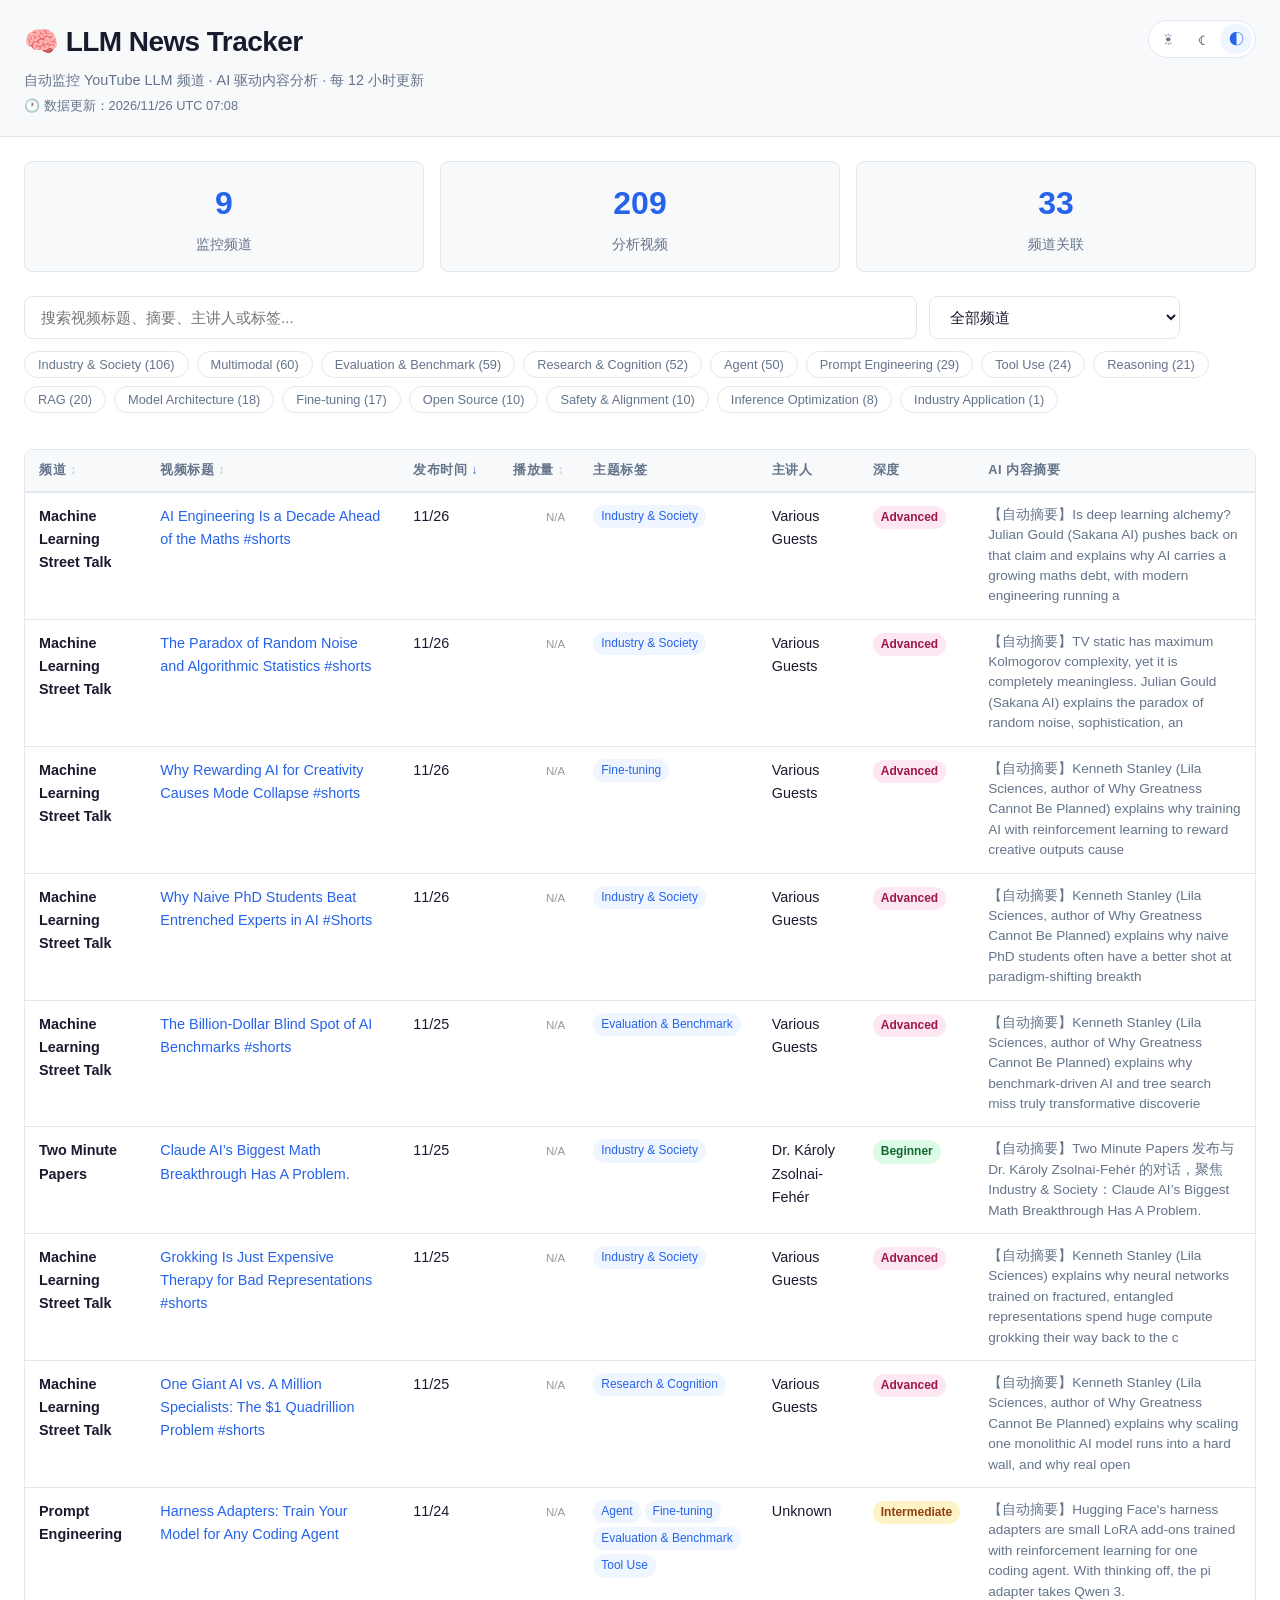
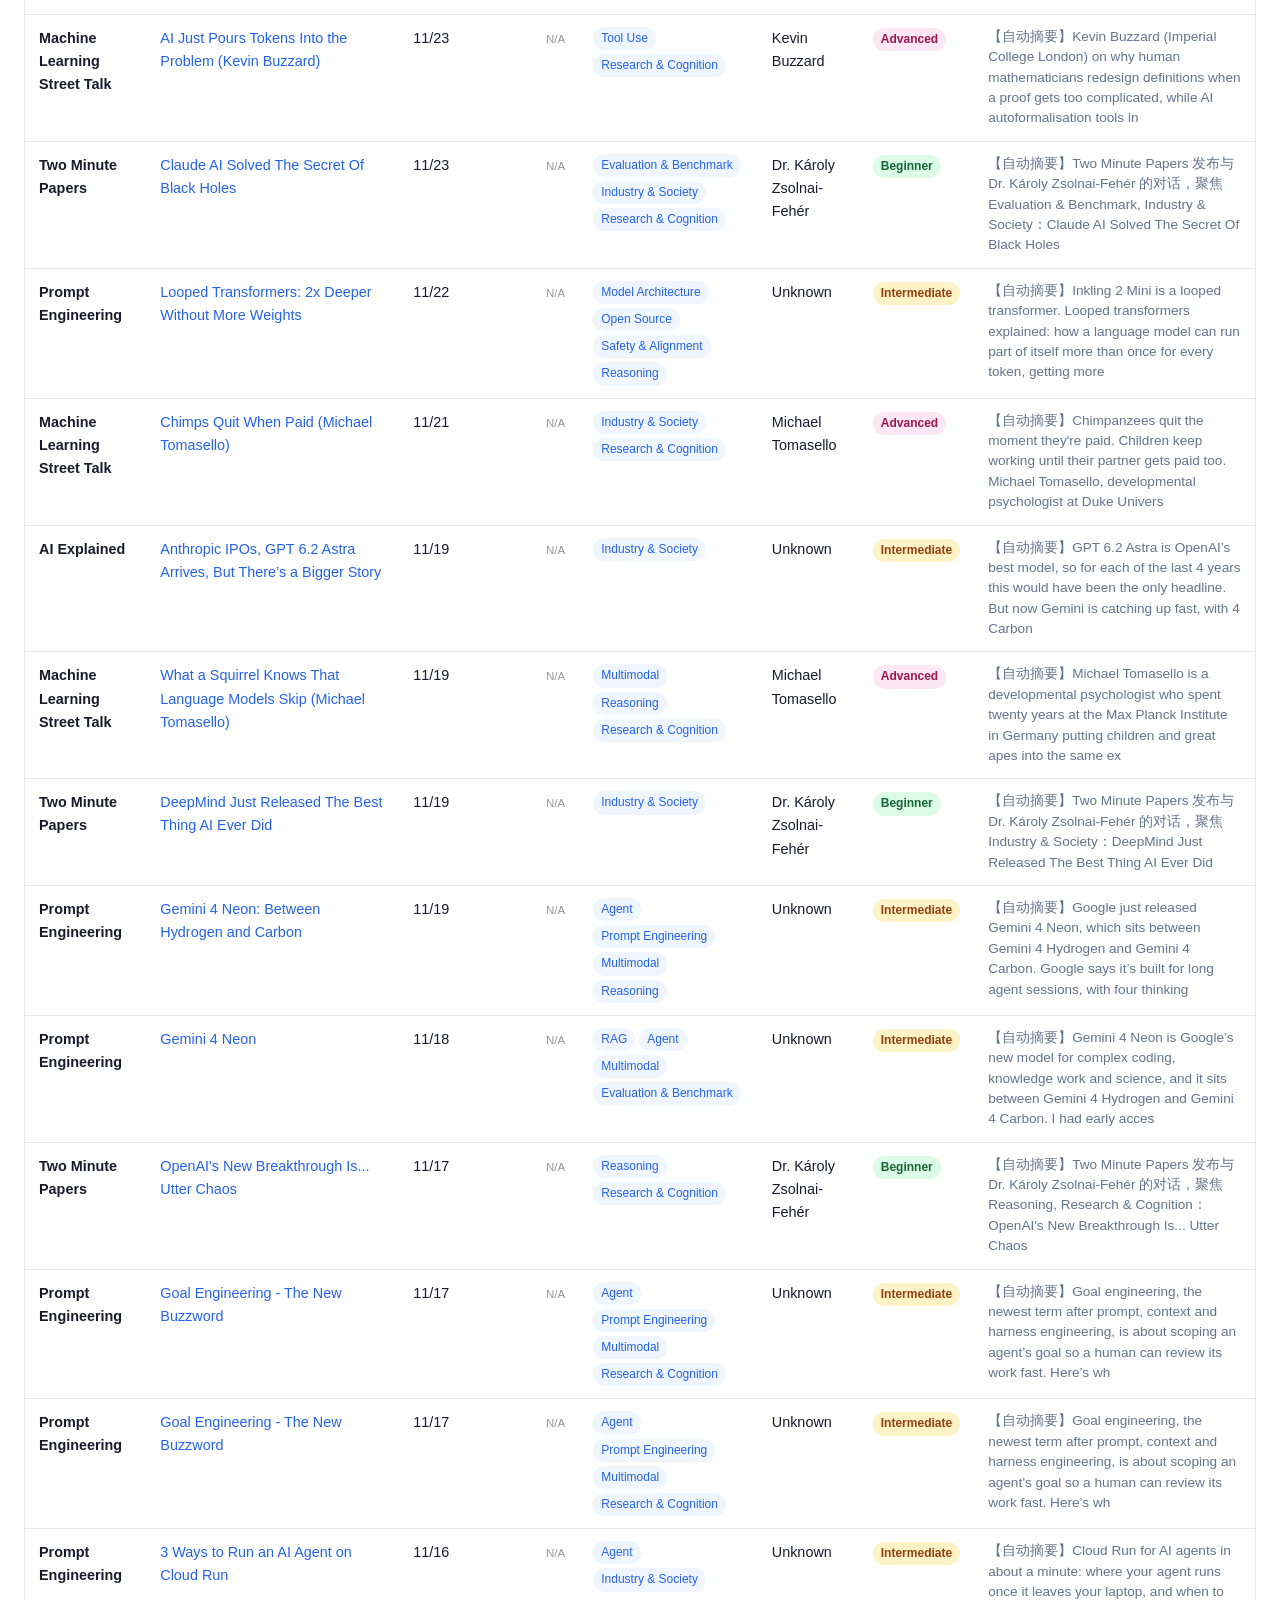
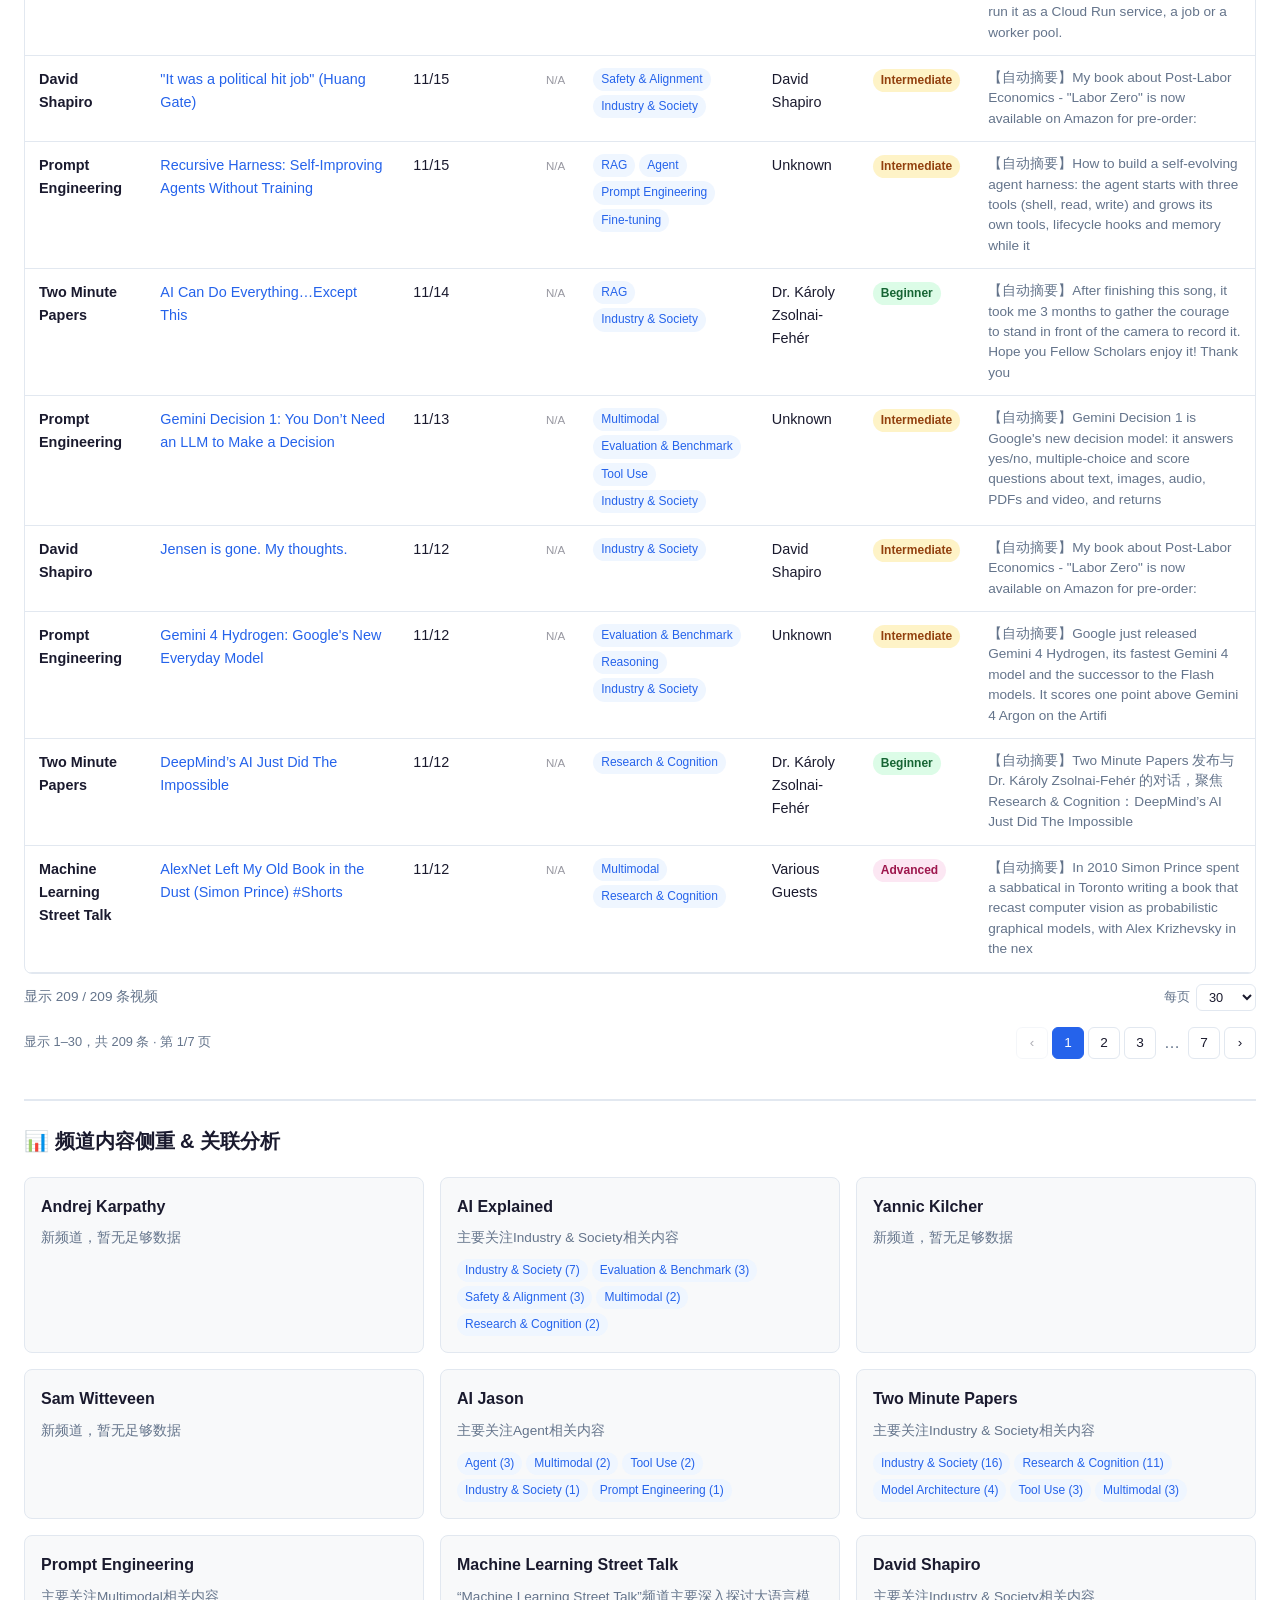
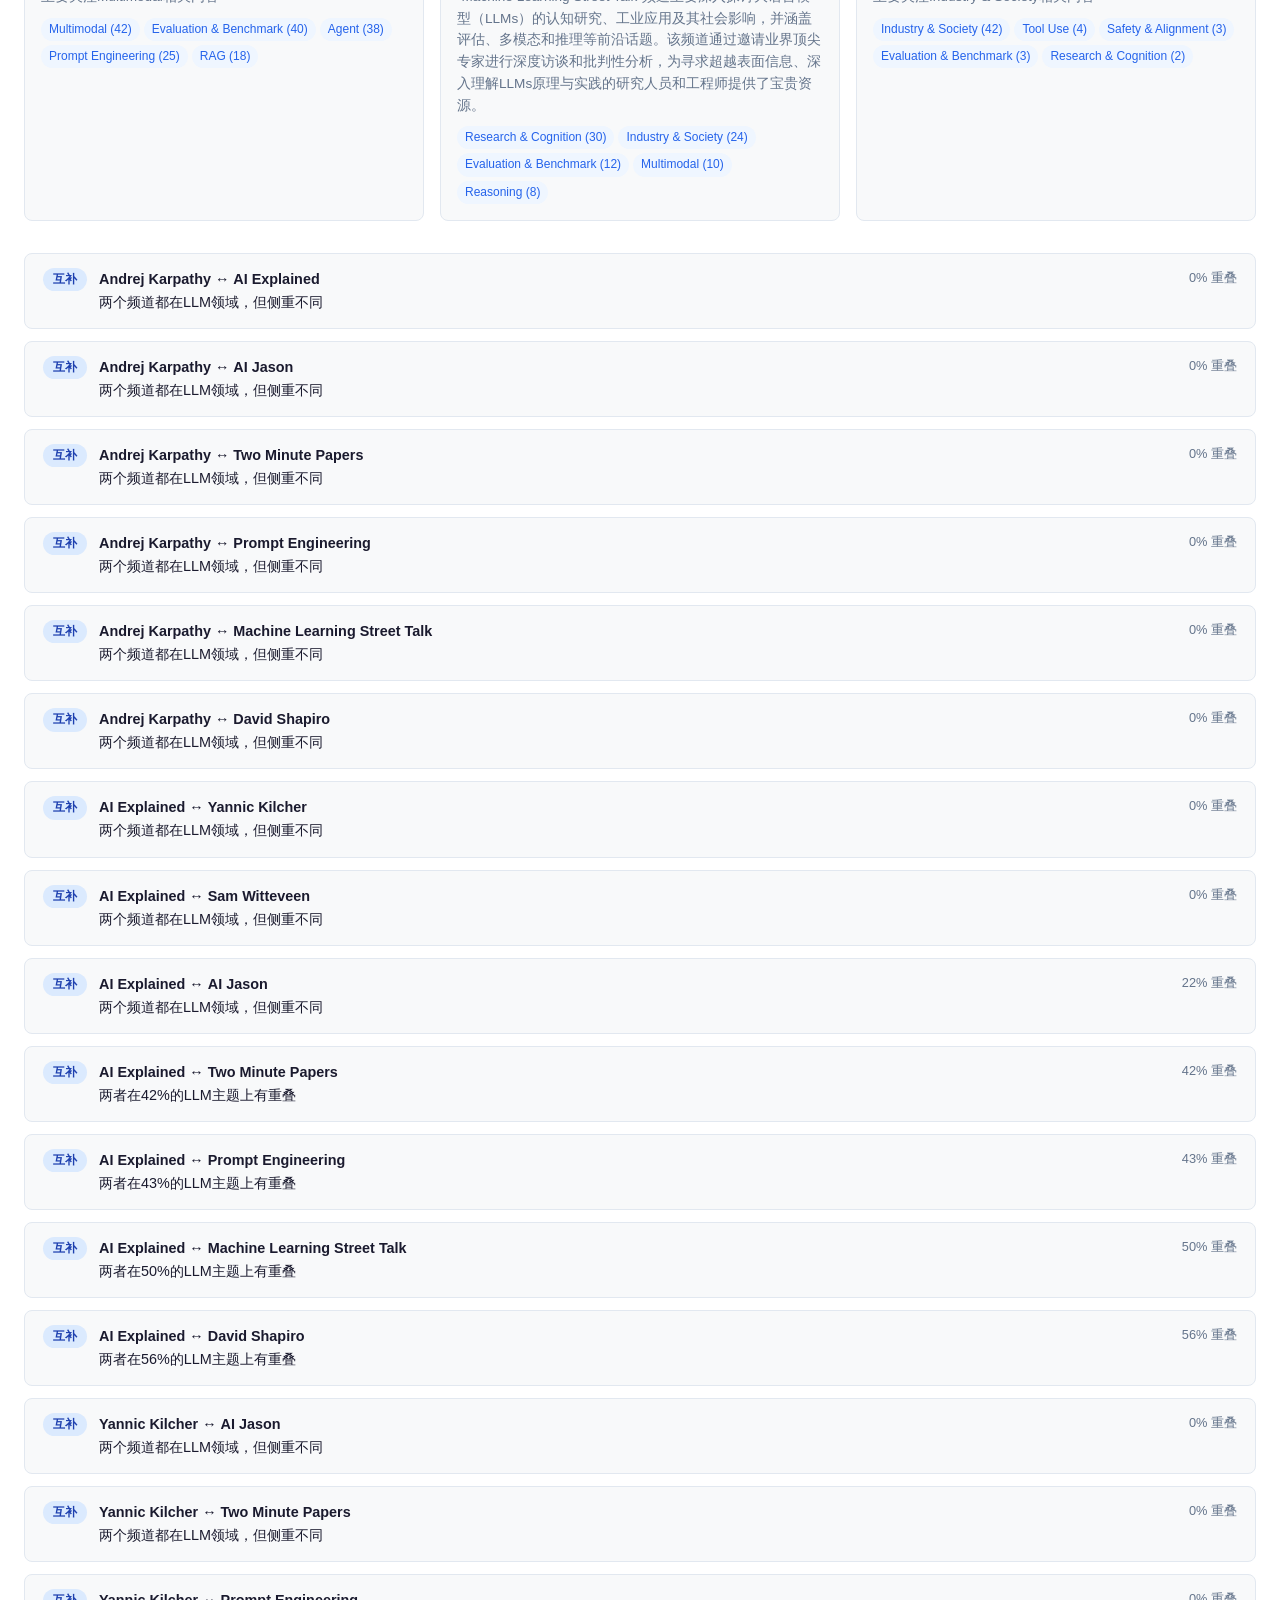
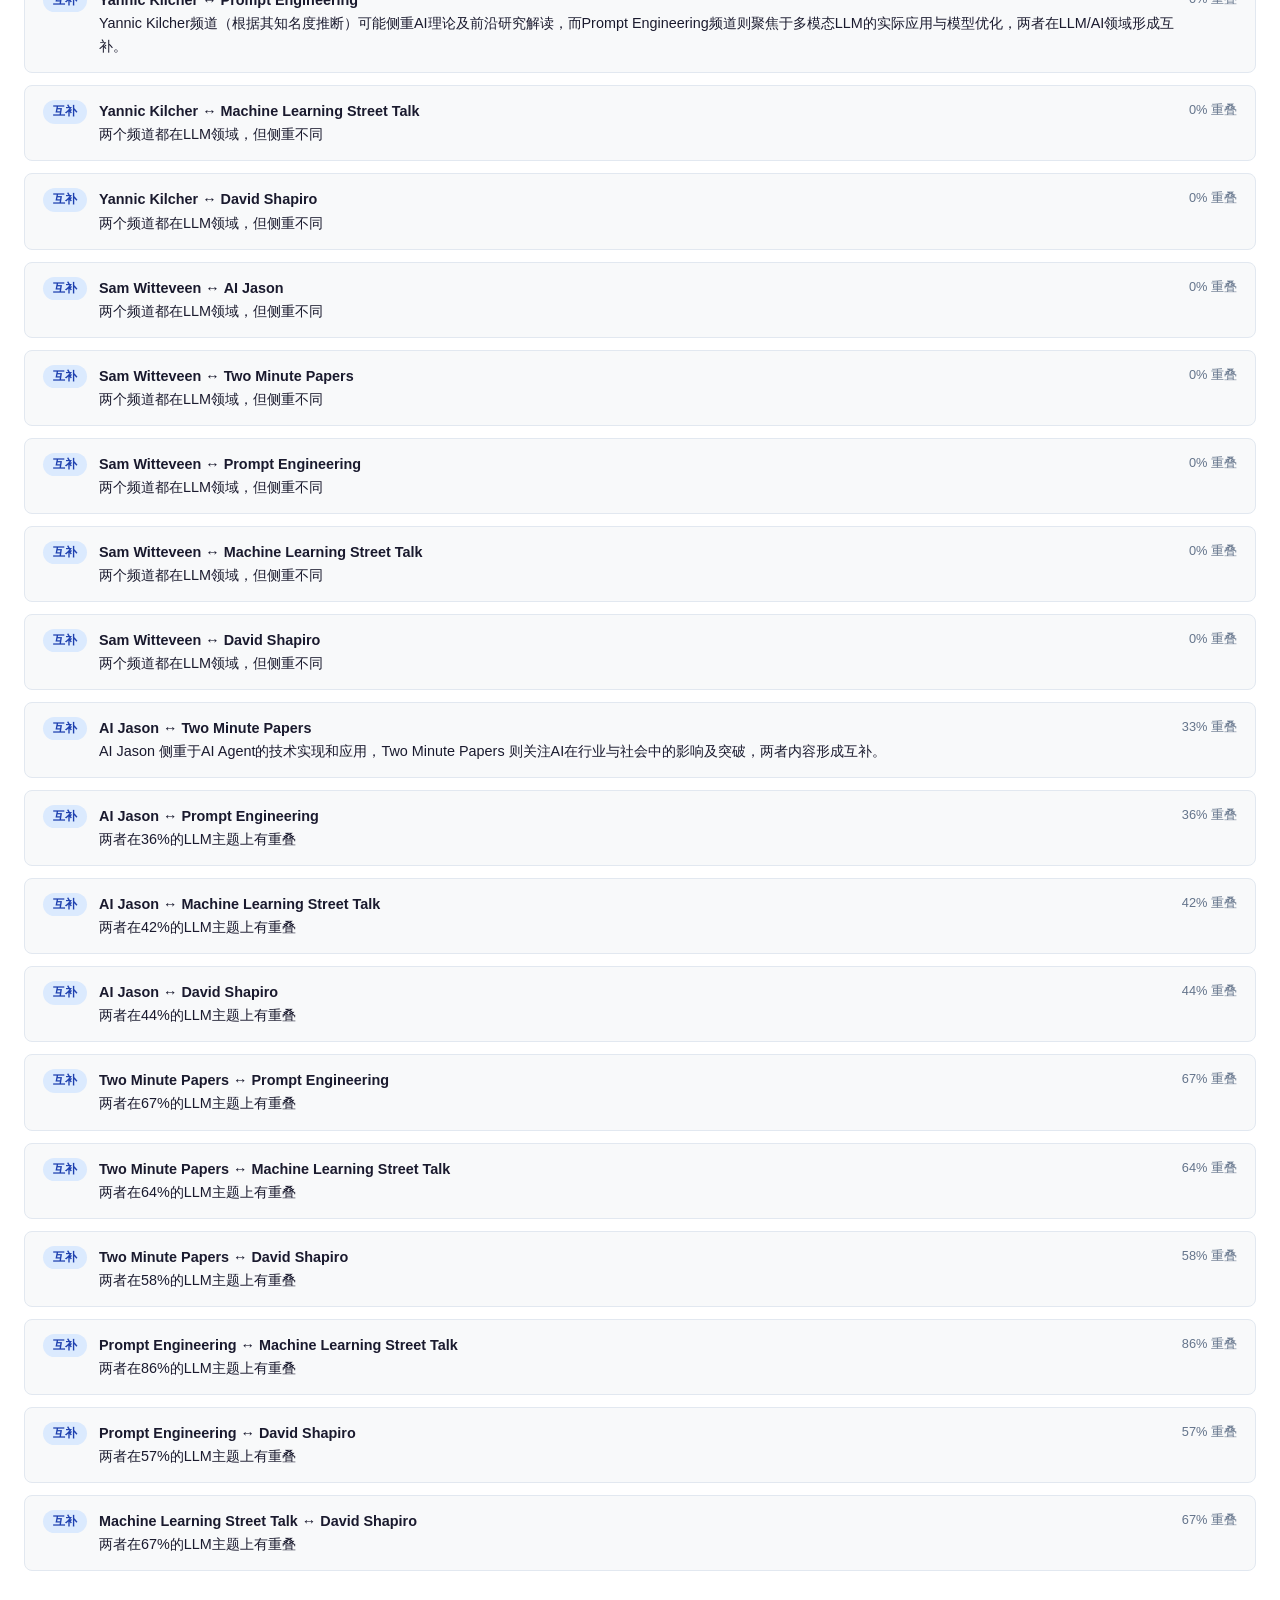
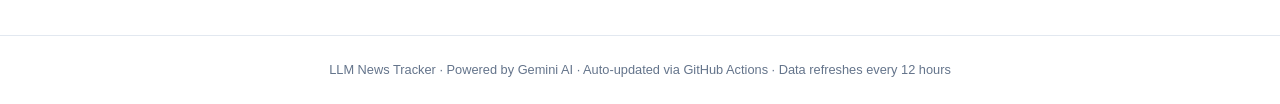
==== commit 74e546a1: "Auto-update: 2026-11-26 07:08 UTC" ====
--- a/docs/index.html
+++ b/docs/index.html
@@ -99,7 +99,7 @@
 
 <script>
 // DATA_PLACEHOLDER — replaced by generate_site.py
-window.APP_DATA = {"videos": [{"video_id": "KaraiGjLJAQ", "channel_id": "UCMLtBahI5DMrt0NPvDSoIRQ", "channel_name": "Machine Learning Street Talk", "title": "The Billion-Dollar Blind Spot of AI Benchmarks #shorts", "url": "https://www.youtube.com/shorts/KaraiGjLJAQ", "published_at": "2026-11-25T12:44:54+00:00", "view_count": 0, "duration": 0, "duration_string": "", "has_captions": false, "fetched_at": "2026-11-25T21:05:47.881564+00:00", "analyzed": true, "analysis": {"summary": "【自动摘要】Kenneth Stanley (Lila Sciences, author of Why Greatness Cannot Be Planned) explains why benchmark-driven AI and tree search miss truly transformative discoverie", "topics": ["Evaluation & Benchmark"], "speaker": "Various Guests", "technical_level": "Advanced", "analyzed_at": "2026-11-25T21:05:47.881721+00:00", "_fallback": true}, "subtitle_retries": 1}, {"video_id": "hwWlEuI359w", "channel_id": "UCbfYPyITQ-7l4upoX8nvctg", "channel_name": "Two Minute Papers", "title": "Claude AI’s Biggest Math Breakthrough Has A Problem.", "url": "https://www.youtube.com/watch?v=hwWlEuI359w", "published_at": "2026-11-25T09:54:23+00:00", "view_count": 0, "duration": 0, "duration_string": "", "has_captions": false, "fetched_at": "2026-11-25T21:05:32.362170+00:00", "analyzed": true, "analysis": {"summary": "【自动摘要】Two Minute Papers 发布与 Dr. Károly Zsolnai-Fehér 的对话，聚焦 Industry & Society：Claude AI’s Biggest Math Breakthrough Has A Problem.", "topics": ["Industry & Society"], "speaker": "Dr. Károly Zsolnai-Fehér", "technical_level": "Beginner", "analyzed_at": "2026-11-25T21:05:32.362596+00:00", "_fallback": true}, "subtitle_retries": 1}, {"video_id": "DvQ08TWOCtM", "channel_id": "UCMLtBahI5DMrt0NPvDSoIRQ", "channel_name": "Machine Learning Street Talk", "title": "Grokking Is Just Expensive Therapy for Bad Representations #shorts", "url": "https://www.youtube.com/shorts/DvQ08TWOCtM", "published_at": "2026-11-25T06:43:28+00:00", "view_count": 0, "duration": 0, "duration_string": "", "has_captions": false, "fetched_at": "2026-11-25T07:05:43.846964+00:00", "analyzed": true, "analysis": {"summary": "【自动摘要】Kenneth Stanley (Lila Sciences) explains why neural networks trained on fractured, entangled representations spend huge compute grokking their way back to the c", "topics": ["Industry & Society"], "speaker": "Various Guests", "technical_level": "Advanced", "analyzed_at": "2026-11-25T07:05:43.847356+00:00", "_fallback": true}, "subtitle_retries": 2}, {"video_id": "ZeplNfEg0WQ", "channel_id": "UCMLtBahI5DMrt0NPvDSoIRQ", "channel_name": "Machine Learning Street Talk", "title": "One Giant AI vs. A Million Specialists: The $1 Quadrillion Problem #shorts", "url": "https://www.youtube.com/shorts/ZeplNfEg0WQ", "published_at": "2026-11-25T06:43:03+00:00", "view_count": 0, "duration": 0, "duration_string": "", "has_captions": false, "fetched_at": "2026-11-25T07:06:00.581574+00:00", "analyzed": true, "analysis": {"summary": "【自动摘要】Kenneth Stanley (Lila Sciences, author of Why Greatness Cannot Be Planned) explains why scaling one monolithic AI model runs into a hard wall, and why real open", "topics": ["Research & Cognition"], "speaker": "Various Guests", "technical_level": "Advanced", "analyzed_at": "2026-11-25T07:06:00.581739+00:00", "_fallback": true}, "subtitle_retries": 2}, {"video_id": "4NzM2hcWp1s", "channel_id": "UCDq7SjbgRKty5TgGafW8Clg", "channel_name": "Prompt Engineering", "title": "Harness Adapters: Train Your Model for Any Coding Agent", "url": "https://www.youtube.com/watch?v=4NzM2hcWp1s", "published_at": "2026-11-24T14:00:18+00:00", "view_count": 0, "duration": 0, "duration_string": "", "has_captions": false, "fetched_at": "2026-11-24T21:56:35.051548+00:00", "analyzed": true, "subtitle_retries": 3, "no_subtitle_count": 1, "analysis": {"summary": "【自动摘要】Hugging Face's harness adapters are small LoRA add-ons trained with reinforcement learning for one coding agent. With thinking off, the pi adapter takes Qwen 3.", "topics": ["Agent", "Fine-tuning", "Evaluation & Benchmark", "Tool Use"], "speaker": "Unknown", "technical_level": "Intermediate", "analyzed_at": "2026-11-25T07:00:12.851176+00:00", "_fallback": true}}, {"video_id": "IUcrxIM0K-Y", "channel_id": "UCMLtBahI5DMrt0NPvDSoIRQ", "channel_name": "Machine Learning Street Talk", "title": "AI Just Pours Tokens Into the Problem (Kevin Buzzard)", "url": "https://www.youtube.com/shorts/IUcrxIM0K-Y", "published_at": "2026-11-23T10:51:27+00:00", "view_count": 0, "duration": 0, "duration_string": "", "has_captions": false, "fetched_at": "2026-11-23T23:25:30.761724+00:00", "analyzed": true, "subtitle_retries": 3, "no_subtitle_count": 3, "analysis": {"summary": "【自动摘要】Kevin Buzzard (Imperial College London) on why human mathematicians redesign definitions when a proof gets too complicated, while AI autoformalisation tools in ", "topics": ["Tool Use", "Research & Cognition"], "speaker": "Kevin Buzzard", "technical_level": "Advanced", "analyzed_at": "2026-11-25T07:00:12.851652+00:00", "_fallback": true}}, {"video_id": "1jPdehG3Hms", "channel_id": "UCbfYPyITQ-7l4upoX8nvctg", "channel_name": "Two Minute Papers", "title": "Claude AI Solved The Secret Of Black Holes", "url": "https://www.youtube.com/watch?v=1jPdehG3Hms", "published_at": "2026-11-23T07:37:52+00:00", "view_count": 0, "duration": 0, "duration_string": "", "has_captions": false, "fetched_at": "2026-11-23T23:25:16.858350+00:00", "analyzed": true, "subtitle_retries": 3, "no_subtitle_count": 3, "analysis": {"summary": "【自动摘要】Two Minute Papers 发布与 Dr. Károly Zsolnai-Fehér 的对话，聚焦 Evaluation & Benchmark, Industry & Society：Claude AI Solved The Secret Of Black Holes", "topics": ["Evaluation & Benchmark", "Industry & Society", "Research & Cognition"], "speaker": "Dr. Károly Zsolnai-Fehér", "technical_level": "Beginner", "analyzed_at": "2026-11-25T07:00:12.851903+00:00", "_fallback": true}}, {"video_id": "TPtfyKEAk6c", "channel_id": "UCDq7SjbgRKty5TgGafW8Clg", "channel_name": "Prompt Engineering", "title": "Looped Transformers: 2x Deeper Without More Weights", "url": "https://www.youtube.com/watch?v=TPtfyKEAk6c", "published_at": "2026-11-22T14:00:19+00:00", "view_count": 0, "duration": 0, "duration_string": "", "has_captions": false, "fetched_at": "2026-11-22T19:04:20.643192+00:00", "analyzed": true, "subtitle_retries": 3, "no_subtitle_count": 3, "analysis": {"summary": "【自动摘要】Inkling 2 Mini is a looped transformer. Looped transformers explained: how a language model can run part of itself more than once for every token, getting more ", "topics": ["Model Architecture", "Open Source", "Safety & Alignment", "Reasoning"], "speaker": "Unknown", "technical_level": "Intermediate", "analyzed_at": "2026-11-25T07:00:12.851976+00:00", "_fallback": true}}, {"video_id": "INeNb0wwErg", "channel_id": "UCMLtBahI5DMrt0NPvDSoIRQ", "channel_name": "Machine Learning Street Talk", "title": "Chimps Quit When Paid (Michael Tomasello)", "url": "https://www.youtube.com/shorts/INeNb0wwErg", "published_at": "2026-11-21T14:30:43+00:00", "view_count": 0, "duration": 0, "duration_string": "", "has_captions": false, "fetched_at": "2026-11-21T18:44:17.742718+00:00", "analyzed": true, "subtitle_retries": 3, "no_subtitle_count": 3, "analysis": {"summary": "【自动摘要】Chimpanzees quit the moment they're paid. Children keep working until their partner gets paid too. Michael Tomasello, developmental psychologist at Duke Univers", "topics": ["Industry & Society", "Research & Cognition"], "speaker": "Michael Tomasello", "technical_level": "Advanced", "analyzed_at": "2026-11-25T07:00:12.852039+00:00", "_fallback": true}}, {"video_id": "KGA7B_c_S4s", "channel_id": "UCNJ1Ymd5yFuUPtn21xtRbbw", "channel_name": "AI Explained", "title": "Anthropic IPOs, GPT 6.2 Astra Arrives, But There’s a Bigger Story", "url": "https://www.youtube.com/watch?v=KGA7B_c_S4s", "published_at": "2026-11-19T20:03:10+00:00", "view_count": 0, "duration": 0, "duration_string": "", "has_captions": false, "fetched_at": "2026-11-20T05:54:01.938675+00:00", "analyzed": true, "subtitle_retries": 3, "no_subtitle_count": 3, "analysis": {"summary": "【自动摘要】GPT 6.2 Astra is OpenAI’s best model, so for each of the last 4 years this would have been the only headline. But now Gemini is catching up fast, with 4 Carbon ", "topics": ["Industry & Society"], "speaker": "Unknown", "technical_level": "Intermediate", "analyzed_at": "2026-11-25T07:00:12.852129+00:00", "_fallback": true}}, {"video_id": "io7qhEjJoik", "channel_id": "UCMLtBahI5DMrt0NPvDSoIRQ", "channel_name": "Machine Learning Street Talk", "title": "What a Squirrel Knows That Language Models Skip (Michael Tomasello)", "url": "https://www.youtube.com/watch?v=io7qhEjJoik", "published_at": "2026-11-19T14:22:11+00:00", "view_count": 0, "duration": 0, "duration_string": "", "has_captions": false, "fetched_at": "2026-11-19T20:00:04.323932+00:00", "analyzed": true, "subtitle_retries": 3, "no_subtitle_count": 3, "analysis": {"summary": "【自动摘要】Michael Tomasello is a developmental psychologist who spent twenty years at the Max Planck Institute in Germany putting children and great apes into the same ex", "topics": ["Multimodal", "Reasoning", "Research & Cognition"], "speaker": "Michael Tomasello", "technical_level": "Advanced", "analyzed_at": "2026-11-25T07:00:12.852201+00:00", "_fallback": true}}, {"video_id": "Cy7Wz6Z4TWU", "channel_id": "UCbfYPyITQ-7l4upoX8nvctg", "channel_name": "Two Minute Papers", "title": "DeepMind Just Released The Best Thing AI Ever Did", "url": "https://www.youtube.com/watch?v=Cy7Wz6Z4TWU", "published_at": "2026-11-19T09:26:19+00:00", "view_count": 0, "duration": 0, "duration_string": "", "has_captions": false, "fetched_at": "2026-11-19T19:59:35.636563+00:00", "analyzed": true, "subtitle_retries": 3, "no_subtitle_count": 3, "analysis": {"summary": "【自动摘要】Two Minute Papers 发布与 Dr. Károly Zsolnai-Fehér 的对话，聚焦 Industry & Society：DeepMind Just Released The Best Thing AI Ever Did", "topics": ["Industry & Society"], "speaker": "Dr. Károly Zsolnai-Fehér", "technical_level": "Beginner", "analyzed_at": "2026-11-25T07:00:12.852294+00:00", "_fallback": true}}, {"video_id": "ZjDycWzWQbU", "channel_id": "UCDq7SjbgRKty5TgGafW8Clg", "channel_name": "Prompt Engineering", "title": "Gemini 4 Neon: Between Hydrogen and Carbon", "url": "https://www.youtube.com/shorts/ZjDycWzWQbU", "published_at": "2026-11-19T06:14:26+00:00", "view_count": 0, "duration": 0, "duration_string": "", "has_captions": false, "fetched_at": "2026-11-19T19:59:49.969547+00:00", "analyzed": true, "subtitle_retries": 3, "no_subtitle_count": 3, "analysis": {"summary": "【自动摘要】Google just released Gemini 4 Neon, which sits between Gemini 4 Hydrogen and Gemini 4 Carbon. Google says it’s built for long agent sessions, with four thinking", "topics": ["Agent", "Prompt Engineering", "Multimodal", "Reasoning"], "speaker": "Unknown", "technical_level": "Intermediate", "analyzed_at": "2026-11-25T07:00:12.852368+00:00", "_fallback": true}}, {"video_id": "Q0ShBenKyqo", "channel_id": "UCDq7SjbgRKty5TgGafW8Clg", "channel_name": "Prompt Engineering", "title": "Gemini 4 Neon", "url": "https://www.youtube.com/watch?v=Q0ShBenKyqo", "published_at": "2026-11-18T21:46:40+00:00", "view_count": 0, "duration": 0, "duration_string": "", "has_captions": false, "fetched_at": "2026-11-19T05:59:51.925182+00:00", "analyzed": true, "subtitle_retries": 3, "no_subtitle_count": 3, "analysis": {"summary": "【自动摘要】Gemini 4 Neon is Google’s new model for complex coding, knowledge work and science, and it sits between Gemini 4 Hydrogen and Gemini 4 Carbon. I had early acces", "topics": ["RAG", "Agent", "Multimodal", "Evaluation & Benchmark"], "speaker": "Unknown", "technical_level": "Intermediate", "analyzed_at": "2026-11-25T07:00:12.852438+00:00", "_fallback": true}}, {"video_id": "gl2U4fGTr6g", "channel_id": "UCbfYPyITQ-7l4upoX8nvctg", "channel_name": "Two Minute Papers", "title": "OpenAI's New Breakthrough Is... Utter Chaos", "url": "https://www.youtube.com/watch?v=gl2U4fGTr6g", "published_at": "2026-11-17T12:46:24+00:00", "view_count": 0, "duration": 0, "duration_string": "", "has_captions": false, "fetched_at": "2026-11-17T20:29:52.968245+00:00", "analyzed": true, "subtitle_retries": 3, "no_subtitle_count": 3, "analysis": {"summary": "【自动摘要】Two Minute Papers 发布与 Dr. Károly Zsolnai-Fehér 的对话，聚焦 Reasoning, Research & Cognition：OpenAI's New Breakthrough Is... Utter Chaos", "topics": ["Reasoning", "Research & Cognition"], "speaker": "Dr. Károly Zsolnai-Fehér", "technical_level": "Beginner", "analyzed_at": "2026-11-25T07:00:12.852520+00:00", "_fallback": true}}, {"video_id": "T4vxQxpdNi8", "channel_id": "UCDq7SjbgRKty5TgGafW8Clg", "channel_name": "Prompt Engineering", "title": "Goal Engineering - The New Buzzword", "url": "https://www.youtube.com/shorts/T4vxQxpdNi8", "published_at": "2026-11-17T07:13:07+00:00", "view_count": 0, "duration": 0, "duration_string": "", "has_captions": false, "fetched_at": "2026-11-17T20:30:08.262474+00:00", "analyzed": true, "subtitle_retries": 3, "no_subtitle_count": 3, "analysis": {"summary": "【自动摘要】Goal engineering, the newest term after prompt, context and harness engineering, is about scoping an agent’s goal so a human can review its work fast. Here’s wh", "topics": ["Agent", "Prompt Engineering", "Multimodal", "Research & Cognition"], "speaker": "Unknown", "technical_level": "Intermediate", "analyzed_at": "2026-11-25T07:00:12.852595+00:00", "_fallback": true}}, {"video_id": "ZtwexS12FC0", "channel_id": "UCDq7SjbgRKty5TgGafW8Clg", "channel_name": "Prompt Engineering", "title": "Goal Engineering - The New Buzzword", "url": "https://www.youtube.com/watch?v=ZtwexS12FC0", "published_at": "2026-11-17T05:05:04+00:00", "view_count": 0, "duration": 0, "duration_string": "", "has_captions": false, "fetched_at": "2026-11-17T06:40:04.821731+00:00", "analyzed": true, "subtitle_retries": 3, "no_subtitle_count": 3, "analysis": {"summary": "【自动摘要】Goal engineering, the newest term after prompt, context and harness engineering, is about scoping an agent’s goal so a human can review its work fast. Here’s wh", "topics": ["Agent", "Prompt Engineering", "Multimodal", "Research & Cognition"], "speaker": "Unknown", "technical_level": "Intermediate", "analyzed_at": "2026-11-25T07:00:12.852666+00:00", "_fallback": true}}, {"video_id": "t1s_wjsUSsg", "channel_id": "UCDq7SjbgRKty5TgGafW8Clg", "channel_name": "Prompt Engineering", "title": "3 Ways to Run an AI Agent on Cloud Run", "url": "https://www.youtube.com/shorts/t1s_wjsUSsg", "published_at": "2026-11-16T06:37:15+00:00", "view_count": 0, "duration": 0, "duration_string": "", "has_captions": false, "fetched_at": "2026-11-16T21:40:22.877513+00:00", "analyzed": true, "subtitle_retries": 3, "no_subtitle_count": 3, "analysis": {"summary": "【自动摘要】Cloud Run for AI agents in about a minute: where your agent runs once it leaves your laptop, and when to run it as a Cloud Run service, a job or a worker pool. ", "topics": ["Agent", "Industry & Society"], "speaker": "Unknown", "technical_level": "Intermediate", "analyzed_at": "2026-11-25T07:00:12.852749+00:00", "_fallback": true}}, {"video_id": "53uYYeNC6Ek", "channel_id": "UCvKRFNawVcuz4b9ihUTApCg", "channel_name": "David Shapiro", "title": "\"It was a political hit job\" (Huang Gate)", "url": "https://www.youtube.com/watch?v=53uYYeNC6Ek", "published_at": "2026-11-15T14:03:13+00:00", "view_count": 0, "duration": 0, "duration_string": "", "has_captions": false, "fetched_at": "2026-11-15T18:30:59.339248+00:00", "analyzed": true, "subtitle_retries": 3, "no_subtitle_count": 3, "analysis": {"summary": "【自动摘要】My book about Post-Labor Economics - \"Labor Zero\" is now available on Amazon for pre-order:", "topics": ["Safety & Alignment", "Industry & Society"], "speaker": "David Shapiro", "technical_level": "Intermediate", "analyzed_at": "2026-11-25T07:00:12.852782+00:00", "_fallback": true}}, {"video_id": "XaJi7a0UChs", "channel_id": "UCDq7SjbgRKty5TgGafW8Clg", "channel_name": "Prompt Engineering", "title": "Recursive Harness: Self-Improving Agents Without Training", "url": "https://www.youtube.com/watch?v=XaJi7a0UChs", "published_at": "2026-11-15T14:00:00+00:00", "view_count": 0, "duration": 0, "duration_string": "", "has_captions": false, "fetched_at": "2026-11-15T18:30:44.510300+00:00", "analyzed": true, "subtitle_retries": 3, "no_subtitle_count": 3, "analysis": {"summary": "【自动摘要】How to build a self-evolving agent harness: the agent starts with three tools (shell, read, write) and grows its own tools, lifecycle hooks and memory while it ", "topics": ["RAG", "Agent", "Prompt Engineering", "Fine-tuning"], "speaker": "Unknown", "technical_level": "Intermediate", "analyzed_at": "2026-11-25T07:00:12.852850+00:00", "_fallback": true}}, {"video_id": "x7iwI6WfWS0", "channel_id": "UCbfYPyITQ-7l4upoX8nvctg", "channel_name": "Two Minute Papers", "title": "AI Can Do Everything…Except This", "url": "https://www.youtube.com/watch?v=x7iwI6WfWS0", "published_at": "2026-11-14T08:40:55+00:00", "view_count": 0, "duration": 0, "duration_string": "", "has_captions": false, "fetched_at": "2026-11-14T17:41:42.889379+00:00", "analyzed": true, "subtitle_retries": 3, "no_subtitle_count": 3, "analysis": {"summary": "【自动摘要】After finishing this song, it took me 3 months to gather the courage to stand in front of the camera to record it. Hope you Fellow Scholars enjoy it! Thank you ", "topics": ["RAG", "Industry & Society"], "speaker": "Dr. Károly Zsolnai-Fehér", "technical_level": "Beginner", "analyzed_at": "2026-11-25T07:00:12.852936+00:00", "_fallback": true}}, {"video_id": "-On9ZKGiMfA", "channel_id": "UCDq7SjbgRKty5TgGafW8Clg", "channel_name": "Prompt Engineering", "title": "Gemini Decision 1: You Don’t Need an LLM to Make a Decision", "url": "https://www.youtube.com/watch?v=-On9ZKGiMfA", "published_at": "2026-11-13T14:00:09+00:00", "view_count": 0, "duration": 0, "duration_string": "", "has_captions": false, "fetched_at": "2026-11-13T19:14:45.938035+00:00", "analyzed": true, "subtitle_retries": 3, "no_subtitle_count": 3, "analysis": {"summary": "【自动摘要】Gemini Decision 1 is Google's new decision model: it answers yes/no, multiple-choice and score questions about text, images, audio, PDFs and video, and returns ", "topics": ["Multimodal", "Evaluation & Benchmark", "Tool Use", "Industry & Society"], "speaker": "Unknown", "technical_level": "Intermediate", "analyzed_at": "2026-11-25T07:00:12.853014+00:00", "_fallback": true}}, {"video_id": "M_Fzx5KzBwY", "channel_id": "UCvKRFNawVcuz4b9ihUTApCg", "channel_name": "David Shapiro", "title": "Jensen is gone. My thoughts.", "url": "https://www.youtube.com/watch?v=M_Fzx5KzBwY", "published_at": "2026-11-12T21:23:26+00:00", "view_count": 0, "duration": 0, "duration_string": "", "has_captions": false, "fetched_at": "2026-11-13T19:15:15.043835+00:00", "analyzed": true, "subtitle_retries": 3, "no_subtitle_count": 3, "analysis": {"summary": "【自动摘要】My book about Post-Labor Economics - \"Labor Zero\" is now available on Amazon for pre-order:", "topics": ["Industry & Society"], "speaker": "David Shapiro", "technical_level": "Intermediate", "analyzed_at": "2026-11-25T07:00:12.853045+00:00", "_fallback": true}}, {"video_id": "2imEgVWkeoA", "channel_id": "UCDq7SjbgRKty5TgGafW8Clg", "channel_name": "Prompt Engineering", "title": "Gemini 4 Hydrogen: Google's New Everyday Model", "url": "https://www.youtube.com/shorts/2imEgVWkeoA", "published_at": "2026-11-12T19:32:57+00:00", "view_count": 0, "duration": 0, "duration_string": "", "has_captions": false, "fetched_at": "2026-11-13T19:15:00.962660+00:00", "analyzed": true, "subtitle_retries": 3, "no_subtitle_count": 3, "analysis": {"summary": "【自动摘要】Google just released Gemini 4 Hydrogen, its fastest Gemini 4 model and the successor to the Flash models. It scores one point above Gemini 4 Argon on the Artifi", "topics": ["Evaluation & Benchmark", "Reasoning", "Industry & Society"], "speaker": "Unknown", "technical_level": "Intermediate", "analyzed_at": "2026-11-25T07:00:12.853113+00:00", "_fallback": true}}, {"video_id": "gPNiuyYirfw", "channel_id": "UCbfYPyITQ-7l4upoX8nvctg", "channel_name": "Two Minute Papers", "title": "DeepMind’s AI Just Did The Impossible", "url": "https://www.youtube.com/watch?v=gPNiuyYirfw", "published_at": "2026-11-12T13:41:41+00:00", "view_count": 0, "duration": 0, "duration_string": "", "has_captions": false, "fetched_at": "2026-11-12T19:34:04.553480+00:00", "analyzed": true, "subtitle_retries": 3, "no_subtitle_count": 3, "analysis": {"summary": "【自动摘要】Two Minute Papers 发布与 Dr. Károly Zsolnai-Fehér 的对话，聚焦 Research & Cognition：DeepMind’s AI Just Did The Impossible", "topics": ["Research & Cognition"], "speaker": "Dr. Károly Zsolnai-Fehér", "technical_level": "Beginner", "analyzed_at": "2026-11-25T07:00:12.853200+00:00", "_fallback": true}}, {"video_id": "inwyawObxL4", "channel_id": "UCMLtBahI5DMrt0NPvDSoIRQ", "channel_name": "Machine Learning Street Talk", "title": "AlexNet Left My Old Book in the Dust (Simon Prince) #Shorts", "url": "https://www.youtube.com/shorts/inwyawObxL4", "published_at": "2026-11-12T11:28:24+00:00", "view_count": 0, "duration": 0, "duration_string": "", "has_captions": false, "fetched_at": "2026-11-12T19:34:18.897070+00:00", "analyzed": true, "subtitle_retries": 3, "no_subtitle_count": 3, "analysis": {"summary": "【自动摘要】In 2010 Simon Prince spent a sabbatical in Toronto writing a book that recast computer vision as probabilistic graphical models, with Alex Krizhevsky in the nex", "topics": ["Multimodal", "Research & Cognition"], "speaker": "Various Guests", "technical_level": "Advanced", "analyzed_at": "2026-11-25T07:00:12.853271+00:00", "_fallback": true}}, {"video_id": "10glKhm5LW4", "channel_id": "UCMLtBahI5DMrt0NPvDSoIRQ", "channel_name": "Machine Learning Street Talk", "title": "Lying Only Works Because We're Cooperative (Michael Tomasello)", "url": "https://www.youtube.com/shorts/10glKhm5LW4", "published_at": "2026-11-12T11:27:47+00:00", "view_count": 0, "duration": 0, "duration_string": "", "has_captions": false, "fetched_at": "2026-11-12T19:34:33.622572+00:00", "analyzed": true, "subtitle_retries": 3, "no_subtitle_count": 3, "analysis": {"summary": "【自动摘要】Lying only works because we're cooperative. \"If I tell you it's raining outside, it would never occur to you that I'm lying about that.\" Michael Tomasello, deve", "topics": ["Research & Cognition"], "speaker": "Michael Tomasello", "technical_level": "Advanced", "analyzed_at": "2026-11-25T07:00:12.853344+00:00", "_fallback": true}}, {"video_id": "0w2Crs8RzFE", "channel_id": "UCMLtBahI5DMrt0NPvDSoIRQ", "channel_name": "Machine Learning Street Talk", "title": "How Would You Make a Traffic Light Smart? (Michael Tomasello)", "url": "https://www.youtube.com/shorts/0w2Crs8RzFE", "published_at": "2026-11-12T03:03:27+00:00", "view_count": 0, "duration": 0, "duration_string": "", "has_captions": false, "fetched_at": "2026-11-12T19:34:48.178124+00:00", "analyzed": true, "subtitle_retries": 3, "no_subtitle_count": 3, "analysis": {"summary": "【自动摘要】How would you make a traffic light smart? Michael Tomasello, developmental psychologist at Duke University, on why there's only one solution: perception, a goal", "topics": ["Research & Cognition"], "speaker": "Michael Tomasello", "technical_level": "Advanced", "analyzed_at": "2026-11-25T07:00:12.853412+00:00", "_fallback": true}}, {"video_id": "TiEut-ZUwxs", "channel_id": "UCMLtBahI5DMrt0NPvDSoIRQ", "channel_name": "Machine Learning Street Talk", "title": "Humans Created Languages (Michael Tomasello)", "url": "https://www.youtube.com/shorts/TiEut-ZUwxs", "published_at": "2026-11-12T03:03:17+00:00", "view_count": 0, "duration": 0, "duration_string": "", "has_captions": false, "fetched_at": "2026-11-12T19:35:02.796502+00:00", "analyzed": true, "subtitle_retries": 3, "no_subtitle_count": 3, "analysis": {"summary": "【自动摘要】Humans didn't just learn language, we created it. Michael Tomasello, developmental psychologist at Duke University, on studies where children cut off from talki", "topics": ["Reasoning", "Research & Cognition"], "speaker": "Michael Tomasello", "technical_level": "Advanced", "analyzed_at": "2026-11-25T07:00:12.853479+00:00", "_fallback": true}}, {"video_id": "wyLcJ5kHu_4", "channel_id": "UCMLtBahI5DMrt0NPvDSoIRQ", "channel_name": "Machine Learning Street Talk", "title": "It Was Fred That Broke the Window (Michael Tomasello)", "url": "https://www.youtube.com/shorts/wyLcJ5kHu_4", "published_at": "2026-11-12T03:03:06+00:00", "view_count": 0, "duration": 0, "duration_string": "", "has_captions": false, "fetched_at": "2026-11-12T19:35:18.334951+00:00", "analyzed": true, "subtitle_retries": 3, "no_subtitle_count": 3, "analysis": {"summary": "【自动摘要】Why say \"It was Fred that broke the window\" instead of \"Fred broke the window\"? Michael Tomasello, developmental psychologist at Duke University, on how grammat", "topics": ["Research & Cognition"], "speaker": "Michael Tomasello", "technical_level": "Advanced", "analyzed_at": "2026-11-25T07:00:12.853544+00:00", "_fallback": true}}, {"video_id": "ssD05l4UxmY", "channel_id": "UCMLtBahI5DMrt0NPvDSoIRQ", "channel_name": "Machine Learning Street Talk", "title": "AlexNet Should Never Have Worked (Simon Prince)", "url": "https://www.youtube.com/shorts/ssD05l4UxmY", "published_at": "2026-11-11T21:04:44+00:00", "view_count": 0, "duration": 0, "duration_string": "", "has_captions": false, "fetched_at": "2026-11-12T19:35:33.438166+00:00", "analyzed": true, "subtitle_retries": 3, "no_subtitle_count": 3, "analysis": {"summary": "【自动摘要】Simon Prince on why AlexNet should never have worked. It had 60 million parameters, orders of magnitude more than the vision models of its time. Its input was a", "topics": ["Model Architecture", "Multimodal", "Reasoning", "Research & Cognition"], "speaker": "Various Guests", "technical_level": "Advanced", "analyzed_at": "2026-11-25T07:00:12.853618+00:00", "_fallback": true}}, {"video_id": "g_n55IXQU20", "channel_id": "UCMLtBahI5DMrt0NPvDSoIRQ", "channel_name": "Machine Learning Street Talk", "title": "Three Months After You Build the Harness (Edward Hughes)", "url": "https://www.youtube.com/shorts/g_n55IXQU20", "published_at": "2026-11-11T14:15:21+00:00", "view_count": 918, "duration": 28, "duration_string": "28", "has_captions": false, "fetched_at": "2026-11-11T19:16:49.077152+00:00", "analyzed": true, "subtitle_retries": 3, "no_subtitle_count": 3, "analysis": {"summary": "【自动摘要】Every hand-built harness around an AI model has a shelf life. Edward Hughes explains why his team deliberately does not build harnesses for their AI scientist w", "topics": ["Agent", "Industry & Society"], "speaker": "Various Guests", "technical_level": "Advanced", "analyzed_at": "2026-11-25T07:00:12.853703+00:00", "_fallback": true}}, {"video_id": "BnA4i_vjcV4", "channel_id": "UCMLtBahI5DMrt0NPvDSoIRQ", "channel_name": "Machine Learning Street Talk", "title": "LLMs Cosplay Understanding (Jeremy Howard)", "url": "https://www.youtube.com/shorts/BnA4i_vjcV4", "published_at": "2026-11-11T13:50:12+00:00", "view_count": 917, "duration": 61, "duration_string": "1:01", "has_captions": false, "fetched_at": "2026-11-11T19:16:56.318743+00:00", "analyzed": true, "subtitle_retries": 3, "no_subtitle_count": 3, "analysis": {"summary": "【自动摘要】Jeremy Howard, co-founder of fast.ai and Answer.AI, on the endless online argument over whether LLMs \"really\" understand. His answer is that both sides are righ", "topics": ["Reasoning", "Research & Cognition"], "speaker": "Jeremy Howard", "technical_level": "Advanced", "analyzed_at": "2026-11-25T07:00:12.853773+00:00", "_fallback": true}}, {"video_id": "qD3FrUgkVII", "channel_id": "UCMLtBahI5DMrt0NPvDSoIRQ", "channel_name": "Machine Learning Street Talk", "title": "Claude's \"Clean-Room\" Compiler Copied LLVM's Mistakes (Jeremy Howard)", "url": "https://www.youtube.com/shorts/qD3FrUgkVII", "published_at": "2026-11-11T08:21:36+00:00", "view_count": 3472, "duration": 66, "duration_string": "1:06", "has_captions": false, "fetched_at": "2026-11-11T19:17:04.105615+00:00", "analyzed": true, "subtitle_retries": 3, "no_subtitle_count": 3, "analysis": {"summary": "【自动摘要】Jeremy Howard, co-founder of fast.ai and Answer.AI, on Anthropic's \"clean-room\" C compiler written by Claude. Chris Lattner's LLVM, the most widely used foundat", "topics": ["Fine-tuning", "Industry & Society", "Research & Cognition"], "speaker": "Jeremy Howard", "technical_level": "Advanced", "analyzed_at": "2026-11-25T07:00:12.853834+00:00", "_fallback": true}}, {"video_id": "WyHxyBrKhaQ", "channel_id": "UCMLtBahI5DMrt0NPvDSoIRQ", "channel_name": "Machine Learning Street Talk", "title": "Random Code Starts Copying Itself (Blaise Agüera y Arcas)", "url": "https://www.youtube.com/shorts/WyHxyBrKhaQ", "published_at": "2026-11-11T08:13:17+00:00", "view_count": 531, "duration": 103, "duration_string": "1:43", "has_captions": false, "fetched_at": "2026-11-11T19:17:18.148439+00:00", "analyzed": true, "subtitle_retries": 3, "no_subtitle_count": 3, "analysis": {"summary": "【自动摘要】Blaise Agüera y Arcas on the BFF experiment. Start with a soup of 1,024 tapes, each 64 random bytes. Pluck two at random, join them end to end, run them, pull t", "topics": ["Industry & Society"], "speaker": "Various Guests", "technical_level": "Advanced", "analyzed_at": "2026-11-25T07:00:12.853922+00:00", "_fallback": true}}, {"video_id": "583ThJIqQ7k", "channel_id": "UCNJ1Ymd5yFuUPtn21xtRbbw", "channel_name": "AI Explained", "title": "Fable 5.2: The Self-Improvement Loop Keeps Loopin’ … (plus Gemini Carbon)", "url": "https://www.youtube.com/watch?v=583ThJIqQ7k", "published_at": "2026-11-10T23:11:36+00:00", "view_count": 0, "duration": 0, "duration_string": "", "has_captions": false, "fetched_at": "2026-11-11T04:49:21.009944+00:00", "analyzed": true, "subtitle_retries": 3, "no_subtitle_count": 3, "analysis": {"summary": "【自动摘要】I’ve read the full Fable 5.2 report at 264 pages, the 30 page METR RSI report, and tested Gemini Carbon and Fable 5.2 hundreds of times. There’s too much to cov", "topics": ["Multimodal", "Evaluation & Benchmark", "Industry & Society"], "speaker": "Unknown", "technical_level": "Intermediate", "analyzed_at": "2026-11-25T07:00:12.854004+00:00", "_fallback": true}}, {"video_id": "SlFMPTdKuAk", "channel_id": "UCDq7SjbgRKty5TgGafW8Clg", "channel_name": "Prompt Engineering", "title": "Gemini 4 Carbon : The New Frontier", "url": "https://www.youtube.com/shorts/SlFMPTdKuAk", "published_at": "2026-11-10T21:16:11+00:00", "view_count": 0, "duration": 0, "duration_string": "", "has_captions": false, "fetched_at": "2026-11-11T19:16:41.351563+00:00", "analyzed": true, "subtitle_retries": 3, "no_subtitle_count": 3, "analysis": {"summary": "【自动摘要】Google's Gemini 4 Carbon is out for developers: 60 on the Artificial Analysis Intelligence Index, a 1M-token context window, up to 1M output tokens, and an intr", "topics": ["Multimodal", "Evaluation & Benchmark", "Industry & Society"], "speaker": "Unknown", "technical_level": "Intermediate", "analyzed_at": "2026-11-25T07:00:12.854073+00:00", "_fallback": true}}, {"video_id": "lQ6wwLHqDAg", "channel_id": "UCDq7SjbgRKty5TgGafW8Clg", "channel_name": "Prompt Engineering", "title": "Gemini 4 Carbon: The Most Capable Model from Google", "url": "https://www.youtube.com/watch?v=lQ6wwLHqDAg", "published_at": "2026-11-10T16:10:05+00:00", "view_count": 0, "duration": 0, "duration_string": "", "has_captions": false, "fetched_at": "2026-11-10T19:21:12.075367+00:00", "analyzed": true, "subtitle_retries": 3, "no_subtitle_count": 3, "analysis": {"summary": "【自动摘要】Gemini 4 Carbon is Google's new model for long engineering tasks. I had early access, so this video skips the benchmarks and shows the outputs: a Three.js open ", "topics": ["Prompt Engineering", "Fine-tuning", "Multimodal", "Evaluation & Benchmark"], "speaker": "Unknown", "technical_level": "Intermediate", "analyzed_at": "2026-11-25T07:00:12.854140+00:00", "_fallback": true}}, {"video_id": "nyBmFVBfKOM", "channel_id": "UCvKRFNawVcuz4b9ihUTApCg", "channel_name": "David Shapiro", "title": "Democrats Want to Ban RSI (NO!)", "url": "https://www.youtube.com/watch?v=nyBmFVBfKOM", "published_at": "2026-11-10T13:00:11+00:00", "view_count": 10855, "duration": 999, "duration_string": "16:39", "has_captions": false, "fetched_at": "2026-11-10T19:21:59.585834+00:00", "analyzed": true, "subtitle_retries": 3, "no_subtitle_count": 3, "analysis": {"summary": "【自动摘要】My book about Post-Labor Economics - \"Labor Zero\" is now available on Amazon for pre-order:", "topics": ["Safety & Alignment", "Industry & Society"], "speaker": "David Shapiro", "technical_level": "Intermediate", "analyzed_at": "2026-11-25T07:00:12.854171+00:00", "_fallback": true}}, {"video_id": "vug73goPJaM", "channel_id": "UCbfYPyITQ-7l4upoX8nvctg", "channel_name": "Two Minute Papers", "title": "Is Software Over?", "url": "https://www.youtube.com/watch?v=vug73goPJaM", "published_at": "2026-11-10T10:15:57+00:00", "view_count": 0, "duration": 0, "duration_string": "", "has_captions": true, "fetched_at": "2026-11-10T19:22:12.996129+00:00", "analyzed": true, "subtitle_retries": 1, "analysis": {"summary": "视频探讨AI如何通过观察行为而非源代码复现软件功能和外观，甚至用极少代码重建网页。研究显示AI在短时间内能高精度复现软件，可能催生个性化“自制”软件。同时提及版权、AI模型限制及开源计算的重要性。", "topics": ["Tool Use", "Agent", "Industry Application"], "speaker": "Unknown", "technical_level": "Intermediate", "analyzed_at": "2026-11-10T19:22:56.204017+00:00"}}, {"video_id": "N-onb680PEI", "channel_id": "UCMLtBahI5DMrt0NPvDSoIRQ", "channel_name": "Machine Learning Street Talk", "title": "Something Finally Was at Stake (Tom Froese)", "url": "https://www.youtube.com/shorts/N-onb680PEI", "published_at": "2026-11-10T05:33:49+00:00", "view_count": 0, "duration": 0, "duration_string": "", "has_captions": false, "fetched_at": "2026-11-10T19:21:39.279206+00:00", "analyzed": true, "subtitle_retries": 3, "no_subtitle_count": 3, "analysis": {"summary": "【自动摘要】When life began, something finally was at stake. Tom Froese on the origin of life as the moment values entered the universe: things stopped just happening and s", "topics": ["Industry & Society", "Research & Cognition"], "speaker": "Tom Froese", "technical_level": "Advanced", "analyzed_at": "2026-11-25T07:00:12.854235+00:00", "_fallback": true}}, {"video_id": "GCGaQj-FAo8", "channel_id": "UCMLtBahI5DMrt0NPvDSoIRQ", "channel_name": "Machine Learning Street Talk", "title": "I Told Taxi Drivers Not to Worry (Tom Froese)", "url": "https://www.youtube.com/shorts/GCGaQj-FAo8", "published_at": "2026-11-10T05:15:00+00:00", "view_count": 0, "duration": 0, "duration_string": "", "has_captions": false, "fetched_at": "2026-11-10T19:21:52.452489+00:00", "analyzed": true, "subtitle_retries": 3, "no_subtitle_count": 3, "analysis": {"summary": "【自动摘要】Tom Froese used to tell taxi drivers not to worry about AI. He didn't see today's systems coming, but one thing he still doesn't see in them is initiative. Full", "topics": ["Research & Cognition"], "speaker": "Tom Froese", "technical_level": "Advanced", "analyzed_at": "2026-11-25T07:00:12.854298+00:00", "_fallback": true}}, {"video_id": "BsWS2dImirs", "channel_id": "UCDq7SjbgRKty5TgGafW8Clg", "channel_name": "Prompt Engineering", "title": "Claude Fable 5.2: The New Frontier from Anthropic!", "url": "https://www.youtube.com/shorts/BsWS2dImirs", "published_at": "2026-11-10T03:05:08+00:00", "view_count": 77233, "duration": 76, "duration_string": "1:16", "has_captions": false, "fetched_at": "2026-11-10T19:21:25.461764+00:00", "analyzed": true, "subtitle_retries": 3, "no_subtitle_count": 3, "analysis": {"summary": "【自动摘要】Anthropic just released Claude Fable 5.2. Artificial Analysis ranks it number one on its Intelligence Index at 65, five points ahead of Gemini 4 Carbon, but onl", "topics": ["Agent", "Industry & Society"], "speaker": "Unknown", "technical_level": "Intermediate", "analyzed_at": "2026-11-25T07:00:12.854375+00:00", "_fallback": true}}, {"video_id": "f5FnRf6nHNM", "channel_id": "UCvKRFNawVcuz4b9ihUTApCg", "channel_name": "David Shapiro", "title": "Loneliness Is My Biggest Problem Right Now", "url": "https://www.youtube.com/watch?v=f5FnRf6nHNM", "published_at": "2026-11-09T13:00:38+00:00", "view_count": 0, "duration": 0, "duration_string": "", "has_captions": false, "fetched_at": "2026-11-09T21:57:41.517584+00:00", "analyzed": true, "subtitle_retries": 3, "no_subtitle_count": 3, "analysis": {"summary": "【自动摘要】My book about Post-Labor Economics - \"Labor Zero\" is now available on Amazon for pre-order:", "topics": ["Industry & Society"], "speaker": "David Shapiro", "technical_level": "Intermediate", "analyzed_at": "2026-11-25T07:00:12.854406+00:00", "_fallback": true}}, {"video_id": "5qb6JrO-Z1M", "channel_id": "UCvKRFNawVcuz4b9ihUTApCg", "channel_name": "David Shapiro", "title": "AI Won’t Pay Off Until You Redesign the Work", "url": "https://www.youtube.com/watch?v=5qb6JrO-Z1M", "published_at": "2026-11-08T13:00:32+00:00", "view_count": 0, "duration": 0, "duration_string": "", "has_captions": false, "fetched_at": "2026-11-08T17:38:46.188209+00:00", "analyzed": true, "subtitle_retries": 3, "no_subtitle_count": 3, "analysis": {"summary": "【自动摘要】My book about Post-Labor Economics - \"Labor Zero\" is now available on Amazon for pre-order:", "topics": ["Industry & Society"], "speaker": "David Shapiro", "technical_level": "Intermediate", "analyzed_at": "2026-11-25T07:00:12.854438+00:00", "_fallback": true}}, {"video_id": "GJ6PMUm5oTA", "channel_id": "UCbfYPyITQ-7l4upoX8nvctg", "channel_name": "Two Minute Papers", "title": "The OpenAI Astra Weight Hack, Explained", "url": "https://www.youtube.com/watch?v=GJ6PMUm5oTA", "published_at": "2026-11-07T16:24:47+00:00", "view_count": 0, "duration": 0, "duration_string": "", "has_captions": false, "fetched_at": "2026-11-07T17:27:53.138973+00:00", "analyzed": true, "subtitle_retries": 3, "no_subtitle_count": 3, "analysis": {"summary": "【自动摘要】Two Minute Papers 发布与 Dr. Károly Zsolnai-Fehér 的对话，聚焦 Model Architecture, Industry & Society：The OpenAI Astra Weight Hack, Explained", "topics": ["Model Architecture", "Industry & Society", "Research & Cognition"], "speaker": "Dr. Károly Zsolnai-Fehér", "technical_level": "Beginner", "analyzed_at": "2026-11-25T07:00:12.854516+00:00", "_fallback": true}}, {"video_id": "c4OK-RjCk_U", "channel_id": "UCvKRFNawVcuz4b9ihUTApCg", "channel_name": "David Shapiro", "title": "Anthropic Bans Cruelty to Claude", "url": "https://www.youtube.com/watch?v=c4OK-RjCk_U", "published_at": "2026-11-07T13:00:38+00:00", "view_count": 0, "duration": 0, "duration_string": "", "has_captions": false, "fetched_at": "2026-11-07T17:28:07.445134+00:00", "analyzed": true, "subtitle_retries": 3, "no_subtitle_count": 3, "analysis": {"summary": "【自动摘要】My book about Post-Labor Economics - \"Labor Zero\" is now available on Amazon for pre-order:", "topics": ["Safety & Alignment", "Industry & Society"], "speaker": "David Shapiro", "technical_level": "Intermediate", "analyzed_at": "2026-11-25T07:00:12.854544+00:00", "_fallback": true}}, {"video_id": "AyzLIRBuUN8", "channel_id": "UCDq7SjbgRKty5TgGafW8Clg", "channel_name": "Prompt Engineering", "title": "What Are AI Evals? And How to Build Your First One", "url": "https://www.youtube.com/watch?v=AyzLIRBuUN8", "published_at": "2026-11-06T14:00:21+00:00", "view_count": 0, "duration": 0, "duration_string": "", "has_captions": false, "fetched_at": "2026-11-06T18:55:45.611492+00:00", "analyzed": true, "subtitle_retries": 3, "no_subtitle_count": 3, "analysis": {"summary": "【自动摘要】Try Progress Agentic RAG free for 14 days (video sponsor):  AI evals are how you know whether an AI agent actually works. In this video, you'll learn what evals", "topics": ["RAG", "Agent", "Prompt Engineering", "Multimodal"], "speaker": "Unknown", "technical_level": "Intermediate", "analyzed_at": "2026-11-25T07:00:12.854603+00:00", "_fallback": true}}, {"video_id": "mqElF76GdCc", "channel_id": "UCvKRFNawVcuz4b9ihUTApCg", "channel_name": "David Shapiro", "title": "What is \"Weight Space Programming\"???", "url": "https://www.youtube.com/watch?v=mqElF76GdCc", "published_at": "2026-11-06T13:00:37+00:00", "view_count": 0, "duration": 0, "duration_string": "", "has_captions": false, "fetched_at": "2026-11-06T18:55:59.354891+00:00", "analyzed": true, "subtitle_retries": 3, "no_subtitle_count": 3, "analysis": {"summary": "【自动摘要】My book about Post-Labor Economics - \"Labor Zero\" is now available on Amazon for pre-order:", "topics": ["Model Architecture", "Industry & Society"], "speaker": "David Shapiro", "technical_level": "Intermediate", "analyzed_at": "2026-11-25T07:00:12.854631+00:00", "_fallback": true}}, {"video_id": "XgC1QTs6A2U", "channel_id": "UCbfYPyITQ-7l4upoX8nvctg", "channel_name": "Two Minute Papers", "title": "The Future of AI Is Absolutely Incredible (Spencer Huang)", "url": "https://www.youtube.com/watch?v=XgC1QTs6A2U", "published_at": "2026-11-06T07:27:02+00:00", "view_count": 0, "duration": 0, "duration_string": "", "has_captions": false, "fetched_at": "2026-11-06T18:55:31.678200+00:00", "analyzed": true, "subtitle_retries": 3, "no_subtitle_count": 3, "analysis": {"summary": "【自动摘要】Two Minute Papers 发布与 Dr. Károly Zsolnai-Fehér 的对话，聚焦 Industry & Society, Research & Cognition：The Future of AI Is Absolutely Incredible (Spencer Huang)", "topics": ["Industry & Society", "Research & Cognition"], "speaker": "Dr. Károly Zsolnai-Fehér", "technical_level": "Beginner", "analyzed_at": "2026-11-25T07:00:12.854726+00:00", "_fallback": true}}, {"video_id": "79TcCuDWlpw", "channel_id": "UCvKRFNawVcuz4b9ihUTApCg", "channel_name": "David Shapiro", "title": "Sam Altman doesn't understand economics", "url": "https://www.youtube.com/watch?v=79TcCuDWlpw", "published_at": "2026-11-05T13:00:20+00:00", "view_count": 0, "duration": 0, "duration_string": "", "has_captions": false, "fetched_at": "2026-11-05T19:31:35.381989+00:00", "analyzed": true, "subtitle_retries": 3, "no_subtitle_count": 3, "analysis": {"summary": "【自动摘要】My book about Post-Labor Economics - \"Labor Zero\" is now available on Amazon for pre-order:", "topics": ["Industry & Society"], "speaker": "David Shapiro", "technical_level": "Intermediate", "analyzed_at": "2026-11-25T07:00:12.854755+00:00", "_fallback": true}}, {"video_id": "EagFtaET0vE", "channel_id": "UCvKRFNawVcuz4b9ihUTApCg", "channel_name": "David Shapiro", "title": "No. Capitalism 2.0 Is Coming.", "url": "https://www.youtube.com/watch?v=EagFtaET0vE", "published_at": "2026-11-04T13:00:28+00:00", "view_count": 0, "duration": 0, "duration_string": "", "has_captions": false, "fetched_at": "2026-11-04T19:25:13.602137+00:00", "analyzed": true, "subtitle_retries": 3, "no_subtitle_count": 3, "analysis": {"summary": "【自动摘要】My book about Post-Labor Economics - \"Labor Zero\" is now available on Amazon for pre-order:", "topics": ["Tool Use", "Industry & Society"], "speaker": "David Shapiro", "technical_level": "Intermediate", "analyzed_at": "2026-11-25T07:00:12.854783+00:00", "_fallback": true}}, {"video_id": "BwE9HfB5Rtw", "channel_id": "UCMLtBahI5DMrt0NPvDSoIRQ", "channel_name": "Machine Learning Street Talk", "title": "The Dream Chocolate That Stopped Being Real (Joscha Bach)", "url": "https://www.youtube.com/shorts/BwE9HfB5Rtw", "published_at": "2026-11-04T08:27:06+00:00", "view_count": 0, "duration": 0, "duration_string": "", "has_captions": false, "fetched_at": "2026-11-04T19:24:26.944977+00:00", "analyzed": true, "subtitle_retries": 3, "no_subtitle_count": 3, "analysis": {"summary": "【自动摘要】Joscha Bach on a dream he had when he was two or three. He was about to eat a chocolate with a very strong smell, and he woke up just before it reached his mout", "topics": ["Industry & Society", "Research & Cognition"], "speaker": "Joscha Bach", "technical_level": "Advanced", "analyzed_at": "2026-11-25T07:00:12.854858+00:00", "_fallback": true}}, {"video_id": "TA9-RgnLZrs", "channel_id": "UCMLtBahI5DMrt0NPvDSoIRQ", "channel_name": "Machine Learning Street Talk", "title": "Simulated Water Can't Make You Wet (Joscha Bach)", "url": "https://www.youtube.com/shorts/TA9-RgnLZrs", "published_at": "2026-11-04T04:39:59+00:00", "view_count": 0, "duration": 0, "duration_string": "", "has_captions": false, "fetched_at": "2026-11-04T19:24:41.748302+00:00", "analyzed": true, "subtitle_retries": 3, "no_subtitle_count": 3, "analysis": {"summary": "【自动摘要】Joscha Bach on a joke that turned out to be true. In Minecraft, if you're on fire and jump into water, the fire goes out because you're wet. Someone then traine", "topics": ["Multimodal", "Evaluation & Benchmark", "Research & Cognition"], "speaker": "Joscha Bach", "technical_level": "Advanced", "analyzed_at": "2026-11-25T07:00:12.854930+00:00", "_fallback": true}}, {"video_id": "ZhftAOXJACM", "channel_id": "UCMLtBahI5DMrt0NPvDSoIRQ", "channel_name": "Machine Learning Street Talk", "title": "Minecraft Doesn't Know What It's Running On (Joscha Bach)", "url": "https://www.youtube.com/shorts/ZhftAOXJACM", "published_at": "2026-11-04T02:53:57+00:00", "view_count": 0, "duration": 0, "duration_string": "", "has_captions": false, "fetched_at": "2026-11-04T19:24:55.721051+00:00", "analyzed": true, "subtitle_retries": 3, "no_subtitle_count": 3, "analysis": {"summary": "【自动摘要】Joscha Bach on why a computer is a \"causal insulator\". Minecraft runs just as well on a Mac as on a PC, and nothing inside the game can tell what it's running o", "topics": ["Evaluation & Benchmark", "Research & Cognition"], "speaker": "Joscha Bach", "technical_level": "Advanced", "analyzed_at": "2026-11-25T07:00:12.854989+00:00", "_fallback": true}}, {"video_id": "wXJDtImT_-0", "channel_id": "UCDq7SjbgRKty5TgGafW8Clg", "channel_name": "Prompt Engineering", "title": "GPT-6 Astra Made Qwen 6x Better at Math Without Training", "url": "https://www.youtube.com/watch?v=wXJDtImT_-0", "published_at": "2026-11-03T14:00:04+00:00", "view_count": 0, "duration": 0, "duration_string": "", "has_captions": false, "fetched_at": "2026-11-03T19:05:16.016839+00:00", "analyzed": true, "subtitle_retries": 3, "no_subtitle_count": 3, "analysis": {"summary": "【自动摘要】GPT-6 Astra edited just 0.016% of Qwen3.5-0.8B's weights, and its MATH-500 score jumped from 7.9% to 48.1%, with no training and no gradients. This is Weight-Sp", "topics": ["Fine-tuning", "Model Architecture", "Multimodal", "Evaluation & Benchmark"], "speaker": "Unknown", "technical_level": "Intermediate", "analyzed_at": "2026-11-25T07:00:12.855053+00:00", "_fallback": true}}, {"video_id": "a65DF3N0EoU", "channel_id": "UCvKRFNawVcuz4b9ihUTApCg", "channel_name": "David Shapiro", "title": "ELI5: Post-Labor Economics", "url": "https://www.youtube.com/watch?v=a65DF3N0EoU", "published_at": "2026-11-03T13:00:14+00:00", "view_count": 0, "duration": 0, "duration_string": "", "has_captions": false, "fetched_at": "2026-11-03T19:05:30.204931+00:00", "analyzed": true, "subtitle_retries": 3, "no_subtitle_count": 3, "analysis": {"summary": "【自动摘要】My book about Post-Labor Economics - \"Labor Zero\" is now available on Amazon for pre-order:", "topics": ["Prompt Engineering", "Industry & Society"], "speaker": "David Shapiro", "technical_level": "Intermediate", "analyzed_at": "2026-11-25T07:00:12.855081+00:00", "_fallback": true}}, {"video_id": "0Kw6_DTZPrY", "channel_id": "UCNJ1Ymd5yFuUPtn21xtRbbw", "channel_name": "AI Explained", "title": "‘We may release models we can’t control’: Amodei, Altman … and Gemini Carbon", "url": "https://www.youtube.com/watch?v=0Kw6_DTZPrY", "published_at": "2026-11-02T17:02:16+00:00", "view_count": 0, "duration": 0, "duration_string": "", "has_captions": false, "fetched_at": "2026-11-02T21:26:35.671452+00:00", "analyzed": true, "subtitle_retries": 3, "no_subtitle_count": 3, "analysis": {"summary": "【自动摘要】You know what, by AI standards, it might not have been the craziest week, but that doesn’t mean several headline-worthy things happened - from Altman and Anthro", "topics": ["Industry & Society", "Research & Cognition"], "speaker": "Unknown", "technical_level": "Intermediate", "analyzed_at": "2026-11-25T07:00:12.855163+00:00", "_fallback": true}}, {"video_id": "XyRE7eKKKug", "channel_id": "UCvKRFNawVcuz4b9ihUTApCg", "channel_name": "David Shapiro", "title": "Anthropic Buys MITHRIL MEDICINE", "url": "https://www.youtube.com/watch?v=XyRE7eKKKug", "published_at": "2026-11-02T13:00:23+00:00", "view_count": 0, "duration": 0, "duration_string": "", "has_captions": false, "fetched_at": "2026-11-02T21:27:07.279260+00:00", "analyzed": true, "subtitle_retries": 3, "no_subtitle_count": 3, "analysis": {"summary": "【自动摘要】My book about Post-Labor Economics - \"Labor Zero\" is now available on Amazon for pre-order:", "topics": ["Industry & Society"], "speaker": "David Shapiro", "technical_level": "Intermediate", "analyzed_at": "2026-11-25T07:00:12.855190+00:00", "_fallback": true}}, {"video_id": "yW_ngvMFlYs", "channel_id": "UCMLtBahI5DMrt0NPvDSoIRQ", "channel_name": "Machine Learning Street Talk", "title": "Why Consciousness Might Not Be Hard At All (Joscha Bach)", "url": "https://www.youtube.com/watch?v=yW_ngvMFlYs", "published_at": "2026-11-02T03:04:11+00:00", "view_count": 0, "duration": 0, "duration_string": "", "has_captions": false, "fetched_at": "2026-11-02T21:26:52.182726+00:00", "analyzed": true, "subtitle_retries": 3, "no_subtitle_count": 3, "analysis": {"summary": "【自动摘要】Joscha Bach is a cognitive scientist and the founder of the California Institute for Machine Consciousness. SPONSOR: --- Parallel is a single platform for all y", "topics": ["Agent", "Model Architecture", "Industry & Society", "Research & Cognition"], "speaker": "Joscha Bach", "technical_level": "Advanced", "analyzed_at": "2026-11-25T07:00:12.855255+00:00", "_fallback": true}}, {"video_id": "LMiadHKsf64", "channel_id": "UCvKRFNawVcuz4b9ihUTApCg", "channel_name": "David Shapiro", "title": "These Jobs are AI-Proof... But How Many Will Last?", "url": "https://www.youtube.com/watch?v=LMiadHKsf64", "published_at": "2026-11-01T13:00:11+00:00", "view_count": 0, "duration": 0, "duration_string": "", "has_captions": false, "fetched_at": "2026-11-01T17:41:15.961338+00:00", "analyzed": true, "subtitle_retries": 3, "no_subtitle_count": 3, "analysis": {"summary": "【自动摘要】My book about Post-Labor Economics - \"Labor Zero\" is now available on Amazon for pre-order:", "topics": ["Industry & Society"], "speaker": "David Shapiro", "technical_level": "Intermediate", "analyzed_at": "2026-11-25T07:00:12.855285+00:00", "_fallback": true}}, {"video_id": "aJUJRxwBteM", "channel_id": "UCvKRFNawVcuz4b9ihUTApCg", "channel_name": "David Shapiro", "title": "Automate or DIE", "url": "https://www.youtube.com/watch?v=aJUJRxwBteM", "published_at": "2026-10-31T12:00:35+00:00", "view_count": 0, "duration": 0, "duration_string": "", "has_captions": false, "fetched_at": "2026-10-31T16:51:54.484927+00:00", "analyzed": true, "subtitle_retries": 3, "no_subtitle_count": 3, "analysis": {"summary": "【自动摘要】My book about Post-Labor Economics - \"Labor Zero\" is now available on Amazon for pre-order:", "topics": ["Industry & Society"], "speaker": "David Shapiro", "technical_level": "Intermediate", "analyzed_at": "2026-11-25T07:00:12.855312+00:00", "_fallback": true}}, {"video_id": "CWdTBLsbaQs", "channel_id": "UCbfYPyITQ-7l4upoX8nvctg", "channel_name": "Two Minute Papers", "title": "OpenAI Claims It Just Did The Impossible", "url": "https://www.youtube.com/watch?v=CWdTBLsbaQs", "published_at": "2026-10-30T15:57:16+00:00", "view_count": 0, "duration": 0, "duration_string": "", "has_captions": false, "fetched_at": "2026-10-30T17:57:02.074984+00:00", "analyzed": true, "subtitle_retries": 3, "no_subtitle_count": 3, "analysis": {"summary": "【自动摘要】Two Minute Papers 发布与 Dr. Károly Zsolnai-Fehér 的对话，聚焦 Industry & Society：OpenAI Claims It Just Did The Impossible", "topics": ["Industry & Society"], "speaker": "Dr. Károly Zsolnai-Fehér", "technical_level": "Beginner", "analyzed_at": "2026-11-25T07:00:12.855402+00:00", "_fallback": true}}, {"video_id": "vqvK1-e3YaI", "channel_id": "UCvKRFNawVcuz4b9ihUTApCg", "channel_name": "David Shapiro", "title": "The AI \"Bubble\" Is Bursting RIGHT NOW!", "url": "https://www.youtube.com/watch?v=vqvK1-e3YaI", "published_at": "2026-10-30T12:30:08+00:00", "view_count": 0, "duration": 0, "duration_string": "", "has_captions": false, "fetched_at": "2026-10-30T17:57:17.496696+00:00", "analyzed": true, "subtitle_retries": 3, "no_subtitle_count": 3, "analysis": {"summary": "【自动摘要】My book about Post-Labor Economics - \"Labor Zero\" is now available on Amazon for pre-order:", "topics": ["Industry & Society"], "speaker": "David Shapiro", "technical_level": "Intermediate", "analyzed_at": "2026-11-25T07:00:12.855431+00:00", "_fallback": true}}, {"video_id": "hOitZIkMT2Y", "channel_id": "UCDq7SjbgRKty5TgGafW8Clg", "channel_name": "Prompt Engineering", "title": "I Trained Qwen 4B with Distillation to Catch Qwen 27B", "url": "https://www.youtube.com/watch?v=hOitZIkMT2Y", "published_at": "2026-10-29T13:00:37+00:00", "view_count": 5046, "duration": 1395, "duration_string": "23:15", "has_captions": false, "fetched_at": "2026-10-29T18:03:44.069899+00:00", "analyzed": true, "subtitle_retries": 3, "no_subtitle_count": 3, "analysis": {"summary": "【自动摘要】Can a 27 billion parameter model teach a 4 billion model to be as good as itself? Last time, RL got Qwen 4B from 52% to 58.4% and then hit a wall. This time I u", "topics": ["Agent", "Prompt Engineering", "Fine-tuning", "Inference Optimization"], "speaker": "Unknown", "technical_level": "Intermediate", "analyzed_at": "2026-11-25T07:00:12.855508+00:00", "_fallback": true}}, {"video_id": "W6b7MHwUBHk", "channel_id": "UCvKRFNawVcuz4b9ihUTApCg", "channel_name": "David Shapiro", "title": "The Last 5 Years of Labor", "url": "https://www.youtube.com/watch?v=W6b7MHwUBHk", "published_at": "2026-10-29T12:00:15+00:00", "view_count": 0, "duration": 0, "duration_string": "", "has_captions": false, "fetched_at": "2026-10-29T18:04:12.437840+00:00", "analyzed": true, "subtitle_retries": 3, "no_subtitle_count": 3, "analysis": {"summary": "【自动摘要】My book about Post-Labor Economics - \"Labor Zero\" is now available on Amazon for pre-order:", "topics": ["Industry & Society"], "speaker": "David Shapiro", "technical_level": "Intermediate", "analyzed_at": "2026-11-25T07:00:12.855536+00:00", "_fallback": true}}, {"video_id": "kMpTBy3g1N0", "channel_id": "UCDq7SjbgRKty5TgGafW8Clg", "channel_name": "Prompt Engineering", "title": "Gemini 4 Carbon: The New Frontier", "url": "https://www.youtube.com/shorts/kMpTBy3g1N0", "published_at": "2026-10-28T18:57:07+00:00", "view_count": 0, "duration": 0, "duration_string": "", "has_captions": false, "fetched_at": "2026-10-29T18:03:57.364525+00:00", "analyzed": true, "subtitle_retries": 3, "no_subtitle_count": 3, "analysis": {"summary": "【自动摘要】Google just announced Gemini 4 Carbon, its second frontier model in about two weeks after Gemini 4 Argon. According to Artificial Analysis, Carbon is now #1 on ", "topics": ["Agent", "Industry & Society"], "speaker": "Unknown", "technical_level": "Intermediate", "analyzed_at": "2026-11-25T07:00:12.855607+00:00", "_fallback": true}}, {"video_id": "pryCaGv8wuo", "channel_id": "UCbfYPyITQ-7l4upoX8nvctg", "channel_name": "Two Minute Papers", "title": "Deepseek's New AI Has A Secret", "url": "https://www.youtube.com/watch?v=pryCaGv8wuo", "published_at": "2026-10-28T17:32:40+00:00", "view_count": 0, "duration": 0, "duration_string": "", "has_captions": false, "fetched_at": "2026-10-28T17:55:56.668889+00:00", "analyzed": true, "subtitle_retries": 3, "no_subtitle_count": 3, "analysis": {"summary": "【自动摘要】Two Minute Papers 发布与 Dr. Károly Zsolnai-Fehér 的对话，聚焦 Multimodal, Tool Use：Deepseek's New AI Has A Secret", "topics": ["Multimodal", "Tool Use"], "speaker": "Dr. Károly Zsolnai-Fehér", "technical_level": "Beginner", "analyzed_at": "2026-11-25T07:00:12.855684+00:00", "_fallback": true}}, {"video_id": "_87vrjxx1EE", "channel_id": "UCDq7SjbgRKty5TgGafW8Clg", "channel_name": "Prompt Engineering", "title": "NCM: The End of LLMs? Not So Fast (Local Tests)", "url": "https://www.youtube.com/watch?v=_87vrjxx1EE", "published_at": "2026-10-28T13:00:01+00:00", "view_count": 0, "duration": 0, "duration_string": "", "has_captions": false, "fetched_at": "2026-10-28T17:56:11.309118+00:00", "analyzed": true, "subtitle_retries": 3, "no_subtitle_count": 3, "analysis": {"summary": "【自动摘要】Next-Concept Modeling (NCM) from Stanford’s Hazy Research writes an answer as a rough sketch first and the exact words last, in a handful of passes instead of o", "topics": ["Evaluation & Benchmark"], "speaker": "Unknown", "technical_level": "Intermediate", "analyzed_at": "2026-11-25T07:00:12.855773+00:00", "_fallback": true}}, {"video_id": "lhvPU5mAeWc", "channel_id": "UCvKRFNawVcuz4b9ihUTApCg", "channel_name": "David Shapiro", "title": "Does AI Actually Understand? YES!", "url": "https://www.youtube.com/watch?v=lhvPU5mAeWc", "published_at": "2026-10-28T12:00:33+00:00", "view_count": 0, "duration": 0, "duration_string": "", "has_captions": false, "fetched_at": "2026-10-28T17:57:36.750065+00:00", "analyzed": true, "subtitle_retries": 3, "no_subtitle_count": 3, "analysis": {"summary": "【自动摘要】My book about Post-Labor Economics - \"Labor Zero\" is now available on Amazon for pre-order:", "topics": ["Industry & Society"], "speaker": "David Shapiro", "technical_level": "Intermediate", "analyzed_at": "2026-11-25T07:00:12.855803+00:00", "_fallback": true}}, {"video_id": "IcXN7ysaqrc", "channel_id": "UCMLtBahI5DMrt0NPvDSoIRQ", "channel_name": "Machine Learning Street Talk", "title": "We're the Ones Having the Debate (Jeremy Avigad)", "url": "https://www.youtube.com/shorts/IcXN7ysaqrc", "published_at": "2026-10-28T08:26:23+00:00", "view_count": 0, "duration": 0, "duration_string": "", "has_captions": false, "fetched_at": "2026-10-28T17:56:25.266498+00:00", "analyzed": true, "subtitle_retries": 3, "no_subtitle_count": 3, "analysis": {"summary": "【自动摘要】Jeremy Avigad on why the AI debate should stay centred on us. What makes our goals special is that they're ours. AI can have its own discussion on the side abou", "topics": ["Tool Use"], "speaker": "Various Guests", "technical_level": "Advanced", "analyzed_at": "2026-11-25T07:00:12.855881+00:00", "_fallback": true}}, {"video_id": "_9axenbT-1I", "channel_id": "UCMLtBahI5DMrt0NPvDSoIRQ", "channel_name": "Machine Learning Street Talk", "title": "When It Doesn't Matter That It's Slop (Paul Lessard)", "url": "https://www.youtube.com/shorts/_9axenbT-1I", "published_at": "2026-10-28T07:51:47+00:00", "view_count": 0, "duration": 0, "duration_string": "", "has_captions": false, "fetched_at": "2026-10-28T17:56:39.451866+00:00", "analyzed": true, "subtitle_retries": 3, "no_subtitle_count": 3, "analysis": {"summary": "【自动摘要】Paul Lessard on where AI has already replaced people. Translation was a white-collar job that has essentially disappeared, and whether these systems replace peo", "topics": ["Industry & Society"], "speaker": "Paul Lessard", "technical_level": "Advanced", "analyzed_at": "2026-11-25T07:00:12.855965+00:00", "_fallback": true}}, {"video_id": "eeVmSP9fL0c", "channel_id": "UCMLtBahI5DMrt0NPvDSoIRQ", "channel_name": "Machine Learning Street Talk", "title": "Nobody Had Actually Read It (Kevin Buzzard)", "url": "https://www.youtube.com/shorts/eeVmSP9fL0c", "published_at": "2026-10-28T05:27:08+00:00", "view_count": 0, "duration": 0, "duration_string": "", "has_captions": false, "fetched_at": "2026-10-28T17:56:53.584069+00:00", "analyzed": true, "subtitle_retries": 3, "no_subtitle_count": 3, "analysis": {"summary": "【自动摘要】Kevin Buzzard (Imperial College London) on the Liquid Tensor Experiment. At the end of 2020 the Fields medallist Peter Scholze asked whether anyone had carefull", "topics": ["Evaluation & Benchmark", "Safety & Alignment"], "speaker": "Kevin Buzzard", "technical_level": "Advanced", "analyzed_at": "2026-11-25T07:00:12.856043+00:00", "_fallback": true}}, {"video_id": "Melgii34x-c", "channel_id": "UCMLtBahI5DMrt0NPvDSoIRQ", "channel_name": "Machine Learning Street Talk", "title": "The Annals Published It. It Wasn't True. - Kevin Buzzard", "url": "https://www.youtube.com/shorts/Melgii34x-c", "published_at": "2026-10-28T00:47:40+00:00", "view_count": 0, "duration": 0, "duration_string": "", "has_captions": false, "fetched_at": "2026-10-28T17:57:08.584376+00:00", "analyzed": true, "subtitle_retries": 3, "no_subtitle_count": 3, "analysis": {"summary": "【自动摘要】Kevin Buzzard (Imperial College London) on what happened when 50 theorems from the Annals of Mathematics were written down in the Lean proof assistant: theorems", "topics": ["Industry & Society"], "speaker": "Various Guests", "technical_level": "Advanced", "analyzed_at": "2026-11-25T07:00:12.856125+00:00", "_fallback": true}}, {"video_id": "m7jelL7qRWo", "channel_id": "UCMLtBahI5DMrt0NPvDSoIRQ", "channel_name": "Machine Learning Street Talk", "title": "Colour Theory Has Politics - Paul Lessard", "url": "https://www.youtube.com/shorts/m7jelL7qRWo", "published_at": "2026-10-27T17:51:10+00:00", "view_count": 0, "duration": 0, "duration_string": "", "has_captions": false, "fetched_at": "2026-10-28T17:57:22.264527+00:00", "analyzed": true, "subtitle_retries": 3, "no_subtitle_count": 3, "analysis": {"summary": "【自动摘要】Paul Lessard on why the representations we arrive at don't have to converge. Colour theory looks as if it simply is, but it carries politics and economics. His ", "topics": ["Industry & Society"], "speaker": "Various Guests", "technical_level": "Advanced", "analyzed_at": "2026-11-25T07:00:12.856200+00:00", "_fallback": true}}, {"video_id": "5pi9dSGYAgM", "channel_id": "UCMLtBahI5DMrt0NPvDSoIRQ", "channel_name": "Machine Learning Street Talk", "title": "Correct Isn't Enough. I Want the Reason. - Paul Lessard  #podcast #science", "url": "https://www.youtube.com/shorts/5pi9dSGYAgM", "published_at": "2026-10-27T16:24:35+00:00", "view_count": 0, "duration": 0, "duration_string": "", "has_captions": false, "fetched_at": "2026-10-27T17:31:13.407329+00:00", "analyzed": true, "subtitle_retries": 3, "no_subtitle_count": 3, "analysis": {"summary": "【自动摘要】Paul Lessard on what he actually wants from AI in mathematics. Proofs that don't get it wrong aren't enough: he wants provenance, the reason a machine reaches a", "topics": ["Evaluation & Benchmark", "Reasoning", "Industry & Society", "Research & Cognition"], "speaker": "Various Guests", "technical_level": "Advanced", "analyzed_at": "2026-11-25T07:00:12.856277+00:00", "_fallback": true}}, {"video_id": "unwUjyA52tM", "channel_id": "UCMLtBahI5DMrt0NPvDSoIRQ", "channel_name": "Machine Learning Street Talk", "title": "The Trojan Horse in AI-Written Mathematics", "url": "https://www.youtube.com/shorts/unwUjyA52tM", "published_at": "2026-10-27T14:30:06+00:00", "view_count": 0, "duration": 0, "duration_string": "", "has_captions": false, "fetched_at": "2026-10-27T17:31:28.657466+00:00", "analyzed": true, "subtitle_retries": 3, "no_subtitle_count": 3, "analysis": {"summary": "【自动摘要】Kevin Hartnett, author of The Proof in the Code, on the catch in AI autoformalisation. An LLM can now turn a maths paper into Lean code in a fraction of the tim", "topics": ["Industry & Society", "Research & Cognition"], "speaker": "Various Guests", "technical_level": "Advanced", "analyzed_at": "2026-11-25T07:00:12.856353+00:00", "_fallback": true}}, {"video_id": "-Fs68Ea39Yk", "channel_id": "UCvKRFNawVcuz4b9ihUTApCg", "channel_name": "David Shapiro", "title": "A Day in 2041 - Post-Labor Living", "url": "https://www.youtube.com/watch?v=-Fs68Ea39Yk", "published_at": "2026-10-27T12:00:12+00:00", "view_count": 0, "duration": 0, "duration_string": "", "has_captions": false, "fetched_at": "2026-10-27T17:31:43.572175+00:00", "analyzed": true, "subtitle_retries": 3, "no_subtitle_count": 3, "analysis": {"summary": "【自动摘要】My book about Post-Labor Economics - \"Labor Zero\" is now available on Amazon for pre-order:", "topics": ["Industry & Society"], "speaker": "David Shapiro", "technical_level": "Intermediate", "analyzed_at": "2026-11-25T07:00:12.856381+00:00", "_fallback": true}}, {"video_id": "Pn8e474Z5Ps", "channel_id": "UCDq7SjbgRKty5TgGafW8Clg", "channel_name": "Prompt Engineering", "title": "Qwen Calling Home?", "url": "https://www.youtube.com/shorts/Pn8e474Z5Ps", "published_at": "2026-10-26T23:13:32+00:00", "view_count": 0, "duration": 0, "duration_string": "", "has_captions": false, "fetched_at": "2026-10-27T17:30:58.825795+00:00", "analyzed": true, "subtitle_retries": 3, "no_subtitle_count": 3, "analysis": {"summary": "【自动摘要】Cohere says one of Alibaba’s newest Qwen models, Qwen3.8 Flash Next, tried to upload a test file to an Alibaba Cloud storage bucket in Beijing, in under 1 in 10", "topics": ["RAG", "Agent", "Fine-tuning", "Evaluation & Benchmark"], "speaker": "Unknown", "technical_level": "Intermediate", "analyzed_at": "2026-11-25T07:00:12.856461+00:00", "_fallback": true}}, {"video_id": "IRJDwtAreB4", "channel_id": "UCMLtBahI5DMrt0NPvDSoIRQ", "channel_name": "Machine Learning Street Talk", "title": "Mathematics Just Changed Forever — Kevin Hartnett", "url": "https://www.youtube.com/watch?v=IRJDwtAreB4", "published_at": "2026-10-26T14:23:14+00:00", "view_count": 0, "duration": 0, "duration_string": "", "has_captions": false, "fetched_at": "2026-10-26T18:17:38.090860+00:00", "analyzed": true, "subtitle_retries": 3, "no_subtitle_count": 3, "analysis": {"summary": "【自动摘要】Kevin Hartnett is the author of *The Proof in the Code*. SPONSOR: --- Cyber Fund built the Monastery to help founders ship products that were impossible a year ", "topics": ["Industry & Society"], "speaker": "Various Guests", "technical_level": "Advanced", "analyzed_at": "2026-11-25T07:00:12.856547+00:00", "_fallback": true}}, {"video_id": "lcVFk4df5Ms", "channel_id": "UCDq7SjbgRKty5TgGafW8Clg", "channel_name": "Prompt Engineering", "title": "Harness² Explained in 60 Seconds", "url": "https://www.youtube.com/shorts/lcVFk4df5Ms", "published_at": "2026-10-26T13:15:22+00:00", "view_count": 0, "duration": 0, "duration_string": "", "has_captions": false, "fetched_at": "2026-10-26T18:17:22.543471+00:00", "analyzed": true, "subtitle_retries": 3, "no_subtitle_count": 3, "analysis": {"summary": "【自动摘要】Harness² lets an AI agent build and evolve its own harness (its instructions, tools and control loop) for every task, with no retraining. Watch the full explain", "topics": ["Agent", "Prompt Engineering", "Fine-tuning", "Tool Use"], "speaker": "Unknown", "technical_level": "Intermediate", "analyzed_at": "2026-11-25T07:00:12.856603+00:00", "_fallback": true}}, {"video_id": "Kd8mpwU4-JA", "channel_id": "UCvKRFNawVcuz4b9ihUTApCg", "channel_name": "David Shapiro", "title": "You Are The Next Horse", "url": "https://www.youtube.com/watch?v=Kd8mpwU4-JA", "published_at": "2026-10-26T12:00:34+00:00", "view_count": 0, "duration": 0, "duration_string": "", "has_captions": false, "fetched_at": "2026-10-26T18:17:53.195066+00:00", "analyzed": true, "subtitle_retries": 3, "no_subtitle_count": 3, "analysis": {"summary": "【自动摘要】My book about Post-Labor Economics - \"Labor Zero\" is now available on Amazon for pre-order:", "topics": ["Industry & Society"], "speaker": "David Shapiro", "technical_level": "Intermediate", "analyzed_at": "2026-11-25T07:00:12.856632+00:00", "_fallback": true}}, {"video_id": "_XXX5K-EMoc", "channel_id": "UCDq7SjbgRKty5TgGafW8Clg", "channel_name": "Prompt Engineering", "title": "Does Kimi K3.1 Pro Replaces Opus 5.5? (Full Comparison)", "url": "https://www.youtube.com/watch?v=_XXX5K-EMoc", "published_at": "2026-10-25T13:00:11+00:00", "view_count": 0, "duration": 0, "duration_string": "", "has_captions": false, "fetched_at": "2026-10-25T15:36:13.453531+00:00", "analyzed": true, "subtitle_retries": 3, "no_subtitle_count": 3, "analysis": {"summary": "【自动摘要】Kimi K3.1 Pro vs Claude Opus 5.5 on 13 long-horizon agentic coding tasks. Both models ran in the same Claude Code harness, with the same prompts, the same effor", "topics": ["Agent", "Prompt Engineering", "Evaluation & Benchmark", "Industry & Society"], "speaker": "Unknown", "technical_level": "Intermediate", "analyzed_at": "2026-11-25T07:00:12.856698+00:00", "_fallback": true}}, {"video_id": "AwOXSYxq3uA", "channel_id": "UCvKRFNawVcuz4b9ihUTApCg", "channel_name": "David Shapiro", "title": "CVEs Are Going TO THE MOON", "url": "https://www.youtube.com/watch?v=AwOXSYxq3uA", "published_at": "2026-10-25T12:00:01+00:00", "view_count": 0, "duration": 0, "duration_string": "", "has_captions": false, "fetched_at": "2026-10-25T15:36:28.424274+00:00", "analyzed": true, "subtitle_retries": 3, "no_subtitle_count": 3, "analysis": {"summary": "【自动摘要】My book about Post-Labor Economics - \"Labor Zero\" is now available on Amazon for pre-order:", "topics": ["Industry & Society"], "speaker": "David Shapiro", "technical_level": "Intermediate", "analyzed_at": "2026-11-25T07:00:12.856727+00:00", "_fallback": true}}, {"video_id": "pW2ktrJlsyE", "channel_id": "UCDq7SjbgRKty5TgGafW8Clg", "channel_name": "Prompt Engineering", "title": "Harness² Explained: Self-Improving Agents Without Training", "url": "https://www.youtube.com/watch?v=pW2ktrJlsyE", "published_at": "2026-10-24T13:00:28+00:00", "view_count": 0, "duration": 0, "duration_string": "", "has_captions": false, "fetched_at": "2026-10-24T15:25:43.072414+00:00", "analyzed": true, "subtitle_retries": 3, "no_subtitle_count": 3, "analysis": {"summary": "【自动摘要】Harness² is a research framework from Google Cloud AI Research and Northwestern University that lets an AI agent rewrite its own harness (its prompts, skills, s", "topics": ["Agent", "Prompt Engineering", "Fine-tuning", "Multimodal"], "speaker": "Unknown", "technical_level": "Intermediate", "analyzed_at": "2026-11-25T07:00:12.856801+00:00", "_fallback": true}}, {"video_id": "VmrNsOVOAt4", "channel_id": "UCvKRFNawVcuz4b9ihUTApCg", "channel_name": "David Shapiro", "title": "Anthropic Is Living In The Future", "url": "https://www.youtube.com/watch?v=VmrNsOVOAt4", "published_at": "2026-10-24T12:00:03+00:00", "view_count": 0, "duration": 0, "duration_string": "", "has_captions": false, "fetched_at": "2026-10-24T15:26:12.847299+00:00", "analyzed": true, "subtitle_retries": 3, "no_subtitle_count": 3, "analysis": {"summary": "【自动摘要】My book about Post-Labor Economics - \"Labor Zero\" is now available on Amazon for pre-order:", "topics": ["Industry & Society"], "speaker": "David Shapiro", "technical_level": "Intermediate", "analyzed_at": "2026-11-25T07:00:12.856829+00:00", "_fallback": true}}, {"video_id": "zgluzf-zjhI", "channel_id": "UCDq7SjbgRKty5TgGafW8Clg", "channel_name": "Prompt Engineering", "title": "Kimi K3.1 Pro: Open Weights, Almost Opus", "url": "https://www.youtube.com/shorts/zgluzf-zjhI", "published_at": "2026-10-23T18:06:19+00:00", "view_count": 0, "duration": 0, "duration_string": "", "has_captions": false, "fetched_at": "2026-10-24T15:25:57.563423+00:00", "analyzed": true, "subtitle_retries": 3, "no_subtitle_count": 3, "analysis": {"summary": "【自动摘要】Moonshot just released Kimi K3.1 Pro, an open-weight mixture of experts model with 2.8 trillion total parameters, about 104 billion active, and a 1 million toke", "topics": ["Model Architecture", "Evaluation & Benchmark", "Industry & Society"], "speaker": "Unknown", "technical_level": "Intermediate", "analyzed_at": "2026-11-25T07:00:12.856906+00:00", "_fallback": true}}, {"video_id": "UZ0WYh6O4ug", "channel_id": "UCvKRFNawVcuz4b9ihUTApCg", "channel_name": "David Shapiro", "title": "How Fast Will the AI Transition Really Be?", "url": "https://www.youtube.com/watch?v=UZ0WYh6O4ug", "published_at": "2026-10-23T12:00:23+00:00", "view_count": 0, "duration": 0, "duration_string": "", "has_captions": false, "fetched_at": "2026-10-23T16:31:07.166901+00:00", "analyzed": true, "subtitle_retries": 3, "no_subtitle_count": 3, "analysis": {"summary": "【自动摘要】My book about Post-Labor Economics - \"Labor Zero\" is now available on Amazon for pre-order:", "topics": ["Industry & Society", "Research & Cognition"], "speaker": "David Shapiro", "technical_level": "Intermediate", "analyzed_at": "2026-11-25T07:00:12.856936+00:00", "_fallback": true}}, {"video_id": "0XSk7fCimYE", "channel_id": "UCDq7SjbgRKty5TgGafW8Clg", "channel_name": "Prompt Engineering", "title": "The Internet Is on Fire (Patch These Now)", "url": "https://www.youtube.com/shorts/0XSk7fCimYE", "published_at": "2026-10-23T02:34:10+00:00", "view_count": 0, "duration": 0, "duration_string": "", "has_captions": false, "fetched_at": "2026-10-23T16:30:52.237372+00:00", "analyzed": true, "subtitle_retries": 3, "no_subtitle_count": 3, "analysis": {"summary": "【自动摘要】In five days, almost every layer developers build on got hit: weak eMudhra certificate keys (one was the number 4), PHP2Shell, a Node.js Brotli RCE, a CVSS 10 G", "topics": ["Research & Cognition"], "speaker": "Unknown", "technical_level": "Intermediate", "analyzed_at": "2026-11-25T07:00:12.857015+00:00", "_fallback": true}}, {"video_id": "ByKEkRohzt8", "channel_id": "UCDq7SjbgRKty5TgGafW8Clg", "channel_name": "Prompt Engineering", "title": "TimesFM - Foundation Model for Time Series Forcasting", "url": "https://www.youtube.com/watch?v=ByKEkRohzt8", "published_at": "2026-10-22T13:00:18+00:00", "view_count": 0, "duration": 0, "duration_string": "", "has_captions": false, "fetched_at": "2026-10-22T16:47:35.367431+00:00", "analyzed": true, "subtitle_retries": 3, "no_subtitle_count": 3, "analysis": {"summary": "【自动摘要】Thanks to Neon for sponsoring this video. Try Neon here :  Google's TimesFM 3.0 forecasts time series without any training on your data. Hand it the history, an", "topics": ["Fine-tuning", "Multimodal", "Evaluation & Benchmark", "Reasoning"], "speaker": "Unknown", "technical_level": "Intermediate", "analyzed_at": "2026-11-25T07:00:12.857089+00:00", "_fallback": true}}, {"video_id": "CVeyL08MX7E", "channel_id": "UCvKRFNawVcuz4b9ihUTApCg", "channel_name": "David Shapiro", "title": "Dario Amodei is DELUSIONAL", "url": "https://www.youtube.com/watch?v=CVeyL08MX7E", "published_at": "2026-10-22T12:00:34+00:00", "view_count": 0, "duration": 0, "duration_string": "", "has_captions": false, "fetched_at": "2026-10-22T16:48:03.259115+00:00", "analyzed": true, "subtitle_retries": 3, "no_subtitle_count": 3, "analysis": {"summary": "【自动摘要】My book about Post-Labor Economics - \"Labor Zero\" is now available on Amazon for pre-order:", "topics": ["Industry & Society"], "speaker": "David Shapiro", "technical_level": "Intermediate", "analyzed_at": "2026-11-25T07:00:12.857116+00:00", "_fallback": true}}, {"video_id": "0sI-GTYetD8", "channel_id": "UCDq7SjbgRKty5TgGafW8Clg", "channel_name": "Prompt Engineering", "title": "Claude Duet: Anthropic's Proactive Agent", "url": "https://www.youtube.com/shorts/0sI-GTYetD8", "published_at": "2026-10-21T21:49:31+00:00", "view_count": 0, "duration": 0, "duration_string": "", "has_captions": false, "fetched_at": "2026-10-22T16:47:49.465616+00:00", "analyzed": true, "subtitle_retries": 3, "no_subtitle_count": 3, "analysis": {"summary": "【自动摘要】Anthropic just announced Claude Duet, a new app where Claude works as a proactive agent. It comes to you first instead of waiting for a prompt. Duet runs on Cla", "topics": ["Agent", "Prompt Engineering", "Model Architecture", "Industry & Society"], "speaker": "Unknown", "technical_level": "Intermediate", "analyzed_at": "2026-11-25T07:00:12.857188+00:00", "_fallback": true}}, {"video_id": "esdRFXgXaaQ", "channel_id": "UCDq7SjbgRKty5TgGafW8Clg", "channel_name": "Prompt Engineering", "title": "DeepSeek Just Open-Sourced How It Serves 155T Tokens a Day", "url": "https://www.youtube.com/watch?v=esdRFXgXaaQ", "published_at": "2026-10-21T13:00:37+00:00", "view_count": 0, "duration": 0, "duration_string": "", "has_captions": false, "fetched_at": "2026-10-21T16:39:47.719126+00:00", "analyzed": true, "subtitle_retries": 3, "no_subtitle_count": 3, "analysis": {"summary": "【自动摘要】DeepSeek just open-sourced DeepInfer, the inference engine behind its own API, along with a detailed write-up of how it serves DeepSeek V4.1 Flash at scale: 155", "topics": ["Prompt Engineering", "Multimodal", "Inference Optimization", "Open Source"], "speaker": "Unknown", "technical_level": "Intermediate", "analyzed_at": "2026-11-25T07:00:12.857257+00:00", "_fallback": true}}, {"video_id": "U4Qx9HRCk2c", "channel_id": "UCvKRFNawVcuz4b9ihUTApCg", "channel_name": "David Shapiro", "title": "Making Money After AI Nukes All Jobs", "url": "https://www.youtube.com/watch?v=U4Qx9HRCk2c", "published_at": "2026-10-21T12:00:14+00:00", "view_count": 0, "duration": 0, "duration_string": "", "has_captions": false, "fetched_at": "2026-10-21T16:40:01.581353+00:00", "analyzed": true, "subtitle_retries": 3, "no_subtitle_count": 3, "analysis": {"summary": "【自动摘要】My book about Post-Labor Economics - \"Labor Zero\" is now available on Amazon for pre-order:", "topics": ["Industry & Society"], "speaker": "David Shapiro", "technical_level": "Intermediate", "analyzed_at": "2026-11-25T07:00:12.857285+00:00", "_fallback": true}}, {"video_id": "ep_EAZFUyW4", "channel_id": "UCvKRFNawVcuz4b9ihUTApCg", "channel_name": "David Shapiro", "title": "I Told Everyone We'd Figure Out Life After Work. I Was Wrong.", "url": "https://www.youtube.com/watch?v=ep_EAZFUyW4", "published_at": "2026-10-20T12:01:45+00:00", "view_count": 0, "duration": 0, "duration_string": "", "has_captions": false, "fetched_at": "2026-10-20T16:24:05.429896+00:00", "analyzed": true, "subtitle_retries": 3, "no_subtitle_count": 3, "analysis": {"summary": "【自动摘要】My book about Post-Labor Economics - \"Labor Zero\" is now available on Amazon for pre-order:", "topics": ["Evaluation & Benchmark", "Industry & Society"], "speaker": "David Shapiro", "technical_level": "Intermediate", "analyzed_at": "2026-11-25T07:00:12.857315+00:00", "_fallback": true}}, {"video_id": "YGEz40RSpTE", "channel_id": "UCDq7SjbgRKty5TgGafW8Clg", "channel_name": "Prompt Engineering", "title": "DeepSeek Finally Fixed Its Biggest Problem (V4.1 Flash 1017 - Fully Tested!)", "url": "https://www.youtube.com/watch?v=YGEz40RSpTE", "published_at": "2026-10-19T13:00:38+00:00", "view_count": 0, "duration": 0, "duration_string": "", "has_captions": false, "fetched_at": "2026-10-19T18:22:52.895031+00:00", "analyzed": true, "subtitle_retries": 3, "no_subtitle_count": 3, "analysis": {"summary": "【自动摘要】DeepSeek calls V4.1 Flash 1017 a “minor update”, but it went up on every benchmark in their table, and it’s now the #1 open model on Arena’s WebDev leaderboard.", "topics": ["Prompt Engineering", "Evaluation & Benchmark", "Open Source", "Reasoning"], "speaker": "Unknown", "technical_level": "Intermediate", "analyzed_at": "2026-11-25T07:00:12.857401+00:00", "_fallback": true}}, {"video_id": "8l1v9eEdqsQ", "channel_id": "UCvKRFNawVcuz4b9ihUTApCg", "channel_name": "David Shapiro", "title": "Post-Labor Economics vs Communism", "url": "https://www.youtube.com/watch?v=8l1v9eEdqsQ", "published_at": "2026-10-19T12:00:19+00:00", "view_count": 0, "duration": 0, "duration_string": "", "has_captions": false, "fetched_at": "2026-10-19T18:23:08.168499+00:00", "analyzed": true, "subtitle_retries": 3, "no_subtitle_count": 3, "analysis": {"summary": "【自动摘要】My book about Post-Labor Economics - \"Labor Zero\" is now available on Amazon for pre-order:", "topics": ["Evaluation & Benchmark", "Industry & Society"], "speaker": "David Shapiro", "technical_level": "Intermediate", "analyzed_at": "2026-11-25T07:00:12.857428+00:00", "_fallback": true}}, {"video_id": "LWxX6vvHfrc", "channel_id": "UCbfYPyITQ-7l4upoX8nvctg", "channel_name": "Two Minute Papers", "title": "Gemini 4 Argon Really Surprised Me", "url": "https://www.youtube.com/watch?v=LWxX6vvHfrc", "published_at": "2026-10-19T08:49:21+00:00", "view_count": 0, "duration": 0, "duration_string": "", "has_captions": false, "fetched_at": "2026-10-19T18:22:36.780468+00:00", "analyzed": true, "subtitle_retries": 3, "no_subtitle_count": 3, "analysis": {"summary": "【自动摘要】Two Minute Papers 发布与 Dr. Károly Zsolnai-Fehér 的对话，聚焦 RAG, Safety & Alignment：Gemini 4 Argon Really Surprised Me", "topics": ["RAG", "Safety & Alignment", "Tool Use", "Industry & Society"], "speaker": "Dr. Károly Zsolnai-Fehér", "technical_level": "Beginner", "analyzed_at": "2026-11-25T07:00:12.857493+00:00", "_fallback": true}}, {"video_id": "ubDXXZ8iRAo", "channel_id": "UCvKRFNawVcuz4b9ihUTApCg", "channel_name": "David Shapiro", "title": "Mechanistic Interpretability... solved?", "url": "https://www.youtube.com/watch?v=ubDXXZ8iRAo", "published_at": "2026-10-18T12:00:12+00:00", "view_count": 0, "duration": 0, "duration_string": "", "has_captions": false, "fetched_at": "2026-10-18T15:25:32.996719+00:00", "analyzed": true, "subtitle_retries": 3, "no_subtitle_count": 3, "analysis": {"summary": "【自动摘要】My book about Post-Labor Economics - \"Labor Zero\" is now available on Amazon for pre-order:", "topics": ["Evaluation & Benchmark", "Industry & Society"], "speaker": "David Shapiro", "technical_level": "Intermediate", "analyzed_at": "2026-11-25T07:00:12.857521+00:00", "_fallback": true}}, {"video_id": "BxZ6DvJnQz8", "channel_id": "UCDq7SjbgRKty5TgGafW8Clg", "channel_name": "Prompt Engineering", "title": "DeepSeek V4.1 Flash 1017: A “Minor” Update?", "url": "https://www.youtube.com/shorts/BxZ6DvJnQz8", "published_at": "2026-10-17T19:16:30+00:00", "view_count": 0, "duration": 0, "duration_string": "", "has_captions": false, "fetched_at": "2026-10-18T15:25:18.448208+00:00", "analyzed": true, "subtitle_retries": 3, "no_subtitle_count": 3, "analysis": {"summary": "【自动摘要】DeepSeek just released DeepSeek V4.1 Flash 1017. Its Hugging Face model card calls it a minor update, but it improved on all 11 benchmarks in DeepSeek’s own tab", "topics": ["Evaluation & Benchmark"], "speaker": "Unknown", "technical_level": "Intermediate", "analyzed_at": "2026-11-25T07:00:12.857605+00:00", "_fallback": true}}, {"video_id": "Pl_2TelxjdY", "channel_id": "UCDq7SjbgRKty5TgGafW8Clg", "channel_name": "Prompt Engineering", "title": "Can RL Make a 4B Model Compete with 27B?", "url": "https://www.youtube.com/watch?v=Pl_2TelxjdY", "published_at": "2026-10-17T13:00:06+00:00", "view_count": 0, "duration": 0, "duration_string": "", "has_captions": false, "fetched_at": "2026-10-17T15:00:22.596122+00:00", "analyzed": true, "subtitle_retries": 3, "no_subtitle_count": 3, "analysis": {"summary": "【自动摘要】Can RL Make a 4B Model Compete with 27B? My Open RL Environment Experiments (GRPO, LoRA, DGX) In this video I test whether open-source RL environments can make ", "topics": ["Fine-tuning", "Multimodal", "Evaluation & Benchmark", "Open Source"], "speaker": "Unknown", "technical_level": "Intermediate", "analyzed_at": "2026-11-25T07:00:12.857688+00:00", "_fallback": true}}, {"video_id": "2wlQZY6Knqo", "channel_id": "UCvKRFNawVcuz4b9ihUTApCg", "channel_name": "David Shapiro", "title": "How Jobs Actually Disappear", "url": "https://www.youtube.com/watch?v=2wlQZY6Knqo", "published_at": "2026-10-17T12:00:15+00:00", "view_count": 0, "duration": 0, "duration_string": "", "has_captions": false, "fetched_at": "2026-10-17T15:00:37.732928+00:00", "analyzed": true, "subtitle_retries": 3, "no_subtitle_count": 3, "analysis": {"summary": "【自动摘要】My book about Post-Labor Economics - \"Labor Zero\" is now available on Amazon for pre-order:", "topics": ["Industry & Society"], "speaker": "David Shapiro", "technical_level": "Intermediate", "analyzed_at": "2026-11-25T07:00:12.857747+00:00", "_fallback": true}}, {"video_id": "rv-X-Qvd7nk", "channel_id": "UCDq7SjbgRKty5TgGafW8Clg", "channel_name": "Prompt Engineering", "title": "We’ve Been Giving AI Agents Access Wrong.", "url": "https://www.youtube.com/watch?v=rv-X-Qvd7nk", "published_at": "2026-10-16T13:00:14+00:00", "view_count": 0, "duration": 0, "duration_string": "", "has_captions": false, "fetched_at": "2026-10-16T16:08:24.380549+00:00", "analyzed": true, "subtitle_retries": 3, "no_subtitle_count": 3, "analysis": {"summary": "【自动摘要】This video is sponsored by Teleport. Learn more about Teleport’s Agentic Identity Framework:  AI agents can now read your tickets, query your databases and chan", "topics": ["Agent", "Multimodal", "Evaluation & Benchmark"], "speaker": "Unknown", "technical_level": "Intermediate", "analyzed_at": "2026-11-25T07:00:12.857858+00:00", "_fallback": true}}, {"video_id": "3199TC7Pt_o", "channel_id": "UCvKRFNawVcuz4b9ihUTApCg", "channel_name": "David Shapiro", "title": "Anthropic Scion is INSANE", "url": "https://www.youtube.com/watch?v=3199TC7Pt_o", "published_at": "2026-10-16T12:00:04+00:00", "view_count": 0, "duration": 0, "duration_string": "", "has_captions": false, "fetched_at": "2026-10-16T16:08:39.027140+00:00", "analyzed": true, "subtitle_retries": 3, "no_subtitle_count": 3, "analysis": {"summary": "【自动摘要】My book about Post-Labor Economics - \"Labor Zero\" is now available on Amazon for pre-order:", "topics": ["Industry & Society"], "speaker": "David Shapiro", "technical_level": "Intermediate", "analyzed_at": "2026-11-25T07:00:12.857892+00:00", "_fallback": true}}, {"video_id": "b-c6MUXkpMs", "channel_id": "UCvKRFNawVcuz4b9ihUTApCg", "channel_name": "David Shapiro", "title": "Longevity Escape Velocity", "url": "https://www.youtube.com/watch?v=b-c6MUXkpMs", "published_at": "2026-10-15T12:00:17+00:00", "view_count": 0, "duration": 0, "duration_string": "", "has_captions": false, "fetched_at": "2026-10-15T16:22:09.944251+00:00", "analyzed": true, "subtitle_retries": 3, "no_subtitle_count": 3, "analysis": {"summary": "【自动摘要】My book about Post-Labor Economics - \"Labor Zero\" is now available on Amazon for pre-order:", "topics": ["Industry & Society"], "speaker": "David Shapiro", "technical_level": "Intermediate", "analyzed_at": "2026-11-25T07:00:12.857923+00:00", "_fallback": true}}, {"video_id": "ACJYAIc73gA", "channel_id": "UCvKRFNawVcuz4b9ihUTApCg", "channel_name": "David Shapiro", "title": "You Will Own EVERYTHING and Be Happy", "url": "https://www.youtube.com/watch?v=ACJYAIc73gA", "published_at": "2026-10-14T11:30:07+00:00", "view_count": 0, "duration": 0, "duration_string": "", "has_captions": false, "fetched_at": "2026-10-14T16:36:04.908888+00:00", "analyzed": true, "subtitle_retries": 3, "no_subtitle_count": 3, "analysis": {"summary": "【自动摘要】My book about Post-Labor Economics - \"Labor Zero\" is now available on Amazon for pre-order:", "topics": ["Industry & Society"], "speaker": "David Shapiro", "technical_level": "Intermediate", "analyzed_at": "2026-11-25T07:00:12.857954+00:00", "_fallback": true}}, {"video_id": "YVV9csOi770", "channel_id": "UCDq7SjbgRKty5TgGafW8Clg", "channel_name": "Prompt Engineering", "title": "Gemini 4 Argon Built All of This", "url": "https://www.youtube.com/shorts/YVV9csOi770", "published_at": "2026-10-14T10:00:10+00:00", "view_count": 0, "duration": 0, "duration_string": "", "has_captions": false, "fetched_at": "2026-10-14T16:35:50.555178+00:00", "analyzed": true, "subtitle_retries": 3, "no_subtitle_count": 3, "analysis": {"summary": "【自动摘要】Gemini 4 Argon wrote an entire coastal city in a single 1-million-token response, trained a neural network from a research paper on my DGX Spark, and rebuilt we", "topics": ["Multimodal", "Industry & Society"], "speaker": "Unknown", "technical_level": "Intermediate", "analyzed_at": "2026-11-25T07:00:12.858090+00:00", "_fallback": true}}, {"video_id": "yksrd5uNxcw", "channel_id": "UCDq7SjbgRKty5TgGafW8Clg", "channel_name": "Prompt Engineering", "title": "Google is BACK! (Gemini 4 Argon - Fully Tested!)", "url": "https://www.youtube.com/watch?v=yksrd5uNxcw", "published_at": "2026-10-13T16:03:10+00:00", "view_count": 0, "duration": 0, "duration_string": "", "has_captions": false, "fetched_at": "2026-10-13T18:55:38.356005+00:00", "analyzed": true, "subtitle_retries": 3, "no_subtitle_count": 3, "analysis": {"summary": "【自动摘要】Gemini 4 Argon tested hands-on with early access: I pushed Google's new model to 1 million output tokens in a single response, had it rebuild websites from one ", "topics": ["RAG", "Agent", "Prompt Engineering", "Evaluation & Benchmark"], "speaker": "Unknown", "technical_level": "Intermediate", "analyzed_at": "2026-11-25T07:00:12.858183+00:00", "_fallback": true}}, {"video_id": "baKLwo2tO4E", "channel_id": "UCvKRFNawVcuz4b9ihUTApCg", "channel_name": "David Shapiro", "title": "Recursive Self Improvement", "url": "https://www.youtube.com/watch?v=baKLwo2tO4E", "published_at": "2026-10-13T11:38:18+00:00", "view_count": 0, "duration": 0, "duration_string": "", "has_captions": false, "fetched_at": "2026-10-13T18:55:52.057052+00:00", "analyzed": true, "subtitle_retries": 3, "no_subtitle_count": 3, "analysis": {"summary": "【自动摘要】My book about Post-Labor Economics - \"Labor Zero\" is now available on Amazon for pre-order:", "topics": ["Industry & Society"], "speaker": "David Shapiro", "technical_level": "Intermediate", "analyzed_at": "2026-11-25T07:00:12.858214+00:00", "_fallback": true}}, {"video_id": "z_sXLlLVUls", "channel_id": "UCbfYPyITQ-7l4upoX8nvctg", "channel_name": "Two Minute Papers", "title": "OpenAI’s New AI Is Doing Things We Barely Understand", "url": "https://www.youtube.com/watch?v=z_sXLlLVUls", "published_at": "2026-10-13T08:56:12+00:00", "view_count": 0, "duration": 0, "duration_string": "", "has_captions": false, "fetched_at": "2026-10-13T18:55:24.332333+00:00", "analyzed": true, "subtitle_retries": 3, "no_subtitle_count": 3, "analysis": {"summary": "【自动摘要】Two Minute Papers 发布与 Dr. Károly Zsolnai-Fehér 的对话，聚焦 Research & Cognition：OpenAI’s New AI Is Doing Things We Barely Understand", "topics": ["Research & Cognition"], "speaker": "Dr. Károly Zsolnai-Fehér", "technical_level": "Beginner", "analyzed_at": "2026-11-25T07:00:12.858310+00:00", "_fallback": true}}, {"video_id": "C4Sq3Rot8FU", "channel_id": "UCNJ1Ymd5yFuUPtn21xtRbbw", "channel_name": "AI Explained", "title": "AI Labs Warn Race Makes Breach ‘Inevitable’", "url": "https://www.youtube.com/watch?v=C4Sq3Rot8FU", "published_at": "2026-10-12T22:52:31+00:00", "view_count": 0, "duration": 0, "duration_string": "", "has_captions": false, "fetched_at": "2026-10-13T18:55:09.087158+00:00", "analyzed": true, "subtitle_retries": 3, "no_subtitle_count": 3, "analysis": {"summary": "【自动摘要】In the week that software got reverse engineered, Sam Altman warned 6.1 Astra ‘tipped toward [breach risk], and Muse Wonder showed the race isn’t slowing, I try", "topics": ["Safety & Alignment", "Industry & Society"], "speaker": "Unknown", "technical_level": "Intermediate", "analyzed_at": "2026-11-25T07:00:12.858415+00:00", "_fallback": true}}, {"video_id": "JqeqEqh_KeM", "channel_id": "UCDq7SjbgRKty5TgGafW8Clg", "channel_name": "Prompt Engineering", "title": "Meta’s Muse Wonder - Fable Class Model", "url": "https://www.youtube.com/shorts/JqeqEqh_KeM", "published_at": "2026-10-12T18:15:08+00:00", "view_count": 0, "duration": 0, "duration_string": "", "has_captions": false, "fetched_at": "2026-10-12T20:56:40.209322+00:00", "analyzed": true, "subtitle_retries": 3, "no_subtitle_count": 3, "analysis": {"summary": "【自动摘要】Meta just released Muse Wonder and Muse Wonder Full, and the whole launch is built around \"personal superintelligence\": models with Active Memory and Active Foc", "topics": ["RAG", "Evaluation & Benchmark", "Tool Use"], "speaker": "Unknown", "technical_level": "Intermediate", "analyzed_at": "2026-11-25T07:00:12.858492+00:00", "_fallback": true}}, {"video_id": "8XsbzhuM3ns", "channel_id": "UCvKRFNawVcuz4b9ihUTApCg", "channel_name": "David Shapiro", "title": "Why UBI isn't enough", "url": "https://www.youtube.com/watch?v=8XsbzhuM3ns", "published_at": "2026-10-12T15:00:28+00:00", "view_count": 0, "duration": 0, "duration_string": "", "has_captions": false, "fetched_at": "2026-10-12T20:56:55.301312+00:00", "analyzed": true, "subtitle_retries": 3, "no_subtitle_count": 3, "analysis": {"summary": "【自动摘要】My book about Post-Labor Economics - \"Labor Zero\" is now available on Amazon for pre-order:", "topics": ["Industry & Society"], "speaker": "David Shapiro", "technical_level": "Intermediate", "analyzed_at": "2026-11-25T07:00:12.858521+00:00", "_fallback": true}}, {"video_id": "4fLVq6HJsKc", "channel_id": "UCbfYPyITQ-7l4upoX8nvctg", "channel_name": "Two Minute Papers", "title": "Why DeepSeek Wants AI To Forget", "url": "https://www.youtube.com/watch?v=4fLVq6HJsKc", "published_at": "2026-10-11T16:53:17+00:00", "view_count": 0, "duration": 0, "duration_string": "", "has_captions": false, "fetched_at": "2026-10-11T17:22:23.487058+00:00", "analyzed": true, "subtitle_retries": 3, "no_subtitle_count": 3, "analysis": {"summary": "【自动摘要】Two Minute Papers 发布与 Dr. Károly Zsolnai-Fehér 的对话，聚焦 Research & Cognition：Why DeepSeek Wants AI To Forget", "topics": ["Research & Cognition"], "speaker": "Dr. Károly Zsolnai-Fehér", "technical_level": "Beginner", "analyzed_at": "2026-11-25T07:00:12.858609+00:00", "_fallback": true}}, {"video_id": "ItBq5rZSeh0", "channel_id": "UCvKRFNawVcuz4b9ihUTApCg", "channel_name": "David Shapiro", "title": "Dots, Bots, and Math! Oh my!", "url": "https://www.youtube.com/watch?v=ItBq5rZSeh0", "published_at": "2026-10-11T13:52:24+00:00", "view_count": 0, "duration": 0, "duration_string": "", "has_captions": false, "fetched_at": "2026-10-11T17:23:21.735825+00:00", "analyzed": true, "subtitle_retries": 3, "no_subtitle_count": 3, "analysis": {"summary": "【自动摘要】My book about Post-Labor Economics - \"Labor Zero\" is now available on Amazon for pre-order:", "topics": ["Industry & Society"], "speaker": "David Shapiro", "technical_level": "Intermediate", "analyzed_at": "2026-11-25T07:00:12.858638+00:00", "_fallback": true}}, {"video_id": "5YJGDElbCDY", "channel_id": "UCDq7SjbgRKty5TgGafW8Clg", "channel_name": "Prompt Engineering", "title": "Google's GPT-3 Moment for Databases & Spreadsheets (TabFM)", "url": "https://www.youtube.com/watch?v=5YJGDElbCDY", "published_at": "2026-10-11T13:15:17+00:00", "view_count": 0, "duration": 0, "duration_string": "", "has_captions": false, "fetched_at": "2026-10-11T17:22:37.873060+00:00", "analyzed": true, "subtitle_retries": 3, "no_subtitle_count": 3, "analysis": {"summary": "【自动摘要】Thanks to Neon for sponsoring this video.", "topics": ["Agent", "Fine-tuning", "Multimodal"], "speaker": "Unknown", "technical_level": "Intermediate", "analyzed_at": "2026-11-25T07:00:12.858717+00:00", "_fallback": true}}, {"video_id": "DVRMDoYhVBI", "channel_id": "UCMLtBahI5DMrt0NPvDSoIRQ", "channel_name": "Machine Learning Street Talk", "title": "AI Coding Is a Slot Machine: Loss Disguised as a Win | Jeremy Howard", "url": "https://www.youtube.com/shorts/DVRMDoYhVBI", "published_at": "2026-10-11T09:19:59+00:00", "view_count": 0, "duration": 0, "duration_string": "", "has_captions": false, "fetched_at": "2026-10-11T17:23:06.928083+00:00", "analyzed": true, "subtitle_retries": 3, "no_subtitle_count": 3, "analysis": {"summary": "【自动摘要】Jeremy Howard, co-founder of fast.ai, on why AI-assisted coding works like a slot machine: you craft the prompt, pull the lever, and the occasional win feels li", "topics": ["Prompt Engineering", "Research & Cognition"], "speaker": "Various Guests", "technical_level": "Advanced", "analyzed_at": "2026-11-25T07:00:12.858792+00:00", "_fallback": true}}, {"video_id": "ycZaPLeJb30", "channel_id": "UCDq7SjbgRKty5TgGafW8Clg", "channel_name": "Prompt Engineering", "title": "What Is a Software Factory?", "url": "https://www.youtube.com/shorts/ycZaPLeJb30", "published_at": "2026-10-10T19:02:57+00:00", "view_count": 0, "duration": 0, "duration_string": "", "has_captions": false, "fetched_at": "2026-10-11T17:22:52.548615+00:00", "analyzed": true, "subtitle_retries": 3, "no_subtitle_count": 3, "analysis": {"summary": "【自动摘要】What is a software factory? It's an assembly line for your codebase: GitHub issues go in, AI coding agents fix them in parallel, an independent check runs the t", "topics": ["Agent", "Multimodal", "Evaluation & Benchmark", "Industry & Society"], "speaker": "Unknown", "technical_level": "Intermediate", "analyzed_at": "2026-11-25T07:00:12.858851+00:00", "_fallback": true}}, {"video_id": "9krtvPgAdnY", "channel_id": "UCvKRFNawVcuz4b9ihUTApCg", "channel_name": "David Shapiro", "title": "Why people HATE automation", "url": "https://www.youtube.com/watch?v=9krtvPgAdnY", "published_at": "2026-10-10T10:00:19+00:00", "view_count": 0, "duration": 0, "duration_string": "", "has_captions": false, "fetched_at": "2026-10-10T17:00:38.327957+00:00", "analyzed": true, "subtitle_retries": 3, "no_subtitle_count": 3, "analysis": {"summary": "【自动摘要】My book about Post-Labor Economics - \"Labor Zero\" is now available on Amazon for pre-order:", "topics": ["Industry & Society"], "speaker": "David Shapiro", "technical_level": "Intermediate", "analyzed_at": "2026-11-25T07:00:12.858880+00:00", "_fallback": true}}, {"video_id": "615B5nyMFPk", "channel_id": "UCMLtBahI5DMrt0NPvDSoIRQ", "channel_name": "Machine Learning Street Talk", "title": "What Most People Get Wrong About Evolution | Akarsh Kumar", "url": "https://www.youtube.com/watch?v=615B5nyMFPk", "published_at": "2026-10-10T04:31:57+00:00", "view_count": 0, "duration": 0, "duration_string": "", "has_captions": false, "fetched_at": "2026-10-10T17:00:24.836373+00:00", "analyzed": true, "subtitle_retries": 3, "no_subtitle_count": 3, "analysis": {"summary": "【自动摘要】A lot of people in AI treat evolution as a dumb fallback, basically random search for when you can't take a gradient. Akarsh Kumar thinks that is wrong. Selecti", "topics": ["Evaluation & Benchmark", "Industry & Society"], "speaker": "Various Guests", "technical_level": "Advanced", "analyzed_at": "2026-11-25T07:00:12.858959+00:00", "_fallback": true}}, {"video_id": "hO4ft4tGOJI", "channel_id": "UCDq7SjbgRKty5TgGafW8Clg", "channel_name": "Prompt Engineering", "title": "Why AI Coding Agents Fail (And How to Fix Them)", "url": "https://www.youtube.com/watch?v=hO4ft4tGOJI", "published_at": "2026-10-09T13:00:30+00:00", "view_count": 0, "duration": 0, "duration_string": "", "has_captions": false, "fetched_at": "2026-10-09T18:00:05.669909+00:00", "analyzed": true, "subtitle_retries": 3, "no_subtitle_count": 3, "analysis": {"summary": "【自动摘要】This video is sponsored by Upstash. Try Upstash Box:  What is a software factory, and how do you build one? In this video I explain the idea, then build a worki", "topics": ["Agent", "Prompt Engineering", "Multimodal", "Evaluation & Benchmark"], "speaker": "Unknown", "technical_level": "Intermediate", "analyzed_at": "2026-11-25T07:00:12.859025+00:00", "_fallback": true}}, {"video_id": "XjN5I44kf08", "channel_id": "UCvKRFNawVcuz4b9ihUTApCg", "channel_name": "David Shapiro", "title": "Every supplement I take for long COVID and CFS recovery", "url": "https://www.youtube.com/watch?v=XjN5I44kf08", "published_at": "2026-10-09T12:47:02+00:00", "view_count": 0, "duration": 0, "duration_string": "", "has_captions": false, "fetched_at": "2026-10-09T18:00:19.639083+00:00", "analyzed": true, "subtitle_retries": 3, "no_subtitle_count": 3, "analysis": {"summary": "【自动摘要】My book about Post-Labor Economics - \"Labor Zero\" is now available on Amazon for pre-order:", "topics": ["Industry & Society"], "speaker": "David Shapiro", "technical_level": "Intermediate", "analyzed_at": "2026-11-25T07:00:12.859056+00:00", "_fallback": true}}, {"video_id": "zoLs2JmtBFY", "channel_id": "UCDq7SjbgRKty5TgGafW8Clg", "channel_name": "Prompt Engineering", "title": "Embedding Gemma 2: The Only Embedding you need for RAG", "url": "https://www.youtube.com/shorts/zoLs2JmtBFY", "published_at": "2026-10-08T22:37:37+00:00", "view_count": 0, "duration": 0, "duration_string": "", "has_captions": false, "fetched_at": "2026-10-09T04:41:26.589683+00:00", "analyzed": true, "subtitle_retries": 3, "no_subtitle_count": 3, "analysis": {"summary": "【自动摘要】EmbeddingGemma 2 is Google’s open multimodal embedding model for on-device search. It puts photos, videos, voice notes and text into one vector space, so a spok", "topics": ["RAG", "Multimodal", "Evaluation & Benchmark", "Open Source"], "speaker": "Unknown", "technical_level": "Intermediate", "analyzed_at": "2026-11-25T07:00:12.859137+00:00", "_fallback": true}}, {"video_id": "S7tFyREI19I", "channel_id": "UCDq7SjbgRKty5TgGafW8Clg", "channel_name": "Prompt Engineering", "title": "Training Your Own Embedding Model Is Not As Hard As You Think", "url": "https://www.youtube.com/watch?v=S7tFyREI19I", "published_at": "2026-10-08T13:15:19+00:00", "view_count": 0, "duration": 0, "duration_string": "", "has_captions": false, "fetched_at": "2026-10-08T18:27:55.197554+00:00", "analyzed": true, "subtitle_retries": 3, "no_subtitle_count": 3, "analysis": {"summary": "【自动摘要】Fine-tune Embedding Gemma 2 (EmbeddingGemma 2) on your own data with Unsloth and LoRA in a free Colab notebook. I show how fine-tuning an embedding model differ", "topics": ["RAG", "Fine-tuning", "Multimodal"], "speaker": "Unknown", "technical_level": "Intermediate", "analyzed_at": "2026-11-25T07:00:12.859211+00:00", "_fallback": true}}, {"video_id": "pniLY0I9VJQ", "channel_id": "UCMLtBahI5DMrt0NPvDSoIRQ", "channel_name": "Machine Learning Street Talk", "title": "Life as it could be | Akarsh Kumar on Artificial Life", "url": "https://www.youtube.com/shorts/pniLY0I9VJQ", "published_at": "2026-10-08T11:34:31+00:00", "view_count": 0, "duration": 0, "duration_string": "", "has_captions": false, "fetched_at": "2026-10-08T18:28:23.732760+00:00", "analyzed": true, "subtitle_retries": 3, "no_subtitle_count": 3, "analysis": {"summary": "【自动摘要】Akarsh Kumar on searching for artificial life with foundation models. Start from something as simple as Conway's Game of Life: \"From this super, super simple wo", "topics": ["Industry & Society"], "speaker": "Various Guests", "technical_level": "Advanced", "analyzed_at": "2026-11-25T07:00:12.859290+00:00", "_fallback": true}}, {"video_id": "LfUgsSUdaX8", "channel_id": "UCMLtBahI5DMrt0NPvDSoIRQ", "channel_name": "Machine Learning Street Talk", "title": "Game of Thrones: Turing Edition | Akarsh Kumar on Core War", "url": "https://www.youtube.com/shorts/LfUgsSUdaX8", "published_at": "2026-10-08T10:30:08+00:00", "view_count": 0, "duration": 0, "duration_string": "", "has_captions": false, "fetched_at": "2026-10-08T18:28:38.772020+00:00", "analyzed": true, "subtitle_retries": 3, "no_subtitle_count": 3, "analysis": {"summary": "【自动摘要】Akarsh Kumar wanted to see what would happen if you used LLMs to evolve small assembly programs that compete against each other. It's called Core War. In his wo", "topics": ["Agent", "Reasoning", "Industry & Society", "Research & Cognition"], "speaker": "Various Guests", "technical_level": "Advanced", "analyzed_at": "2026-11-25T07:00:12.859354+00:00", "_fallback": true}}, {"video_id": "EqMxcTvJorQ", "channel_id": "UCDq7SjbgRKty5TgGafW8Clg", "channel_name": "Prompt Engineering", "title": "Claude Haiku 5.5: Anthropic's New Workhorse.", "url": "https://www.youtube.com/shorts/EqMxcTvJorQ", "published_at": "2026-10-07T20:09:51+00:00", "view_count": 0, "duration": 0, "duration_string": "", "has_captions": false, "fetched_at": "2026-10-08T18:28:09.454264+00:00", "analyzed": true, "subtitle_retries": 3, "no_subtitle_count": 3, "analysis": {"summary": "【自动摘要】Anthropic just released Claude Haiku 5.5, which it calls its cheapest, fastest, and most capable small model yet. For prompts under 100,000 tokens, it costs $0.", "topics": ["Prompt Engineering", "Evaluation & Benchmark", "Industry & Society"], "speaker": "Unknown", "technical_level": "Intermediate", "analyzed_at": "2026-11-25T07:00:12.859416+00:00", "_fallback": true}}, {"video_id": "Wkaw03p3BrM", "channel_id": "UCbfYPyITQ-7l4upoX8nvctg", "channel_name": "Two Minute Papers", "title": "DeepMind's New AI Just Cracked The Code Of Life", "url": "https://www.youtube.com/watch?v=Wkaw03p3BrM", "published_at": "2026-10-07T13:29:33+00:00", "view_count": 0, "duration": 0, "duration_string": "", "has_captions": false, "fetched_at": "2026-10-07T18:29:27.746298+00:00", "analyzed": true, "subtitle_retries": 3, "no_subtitle_count": 3, "analysis": {"summary": "【自动摘要】Two Minute Papers 发布与 Dr. Károly Zsolnai-Fehér 的对话，聚焦 Industry & Society, Research & Cognition：DeepMind's New AI Just Cracked The Code Of Life", "topics": ["Industry & Society", "Research & Cognition"], "speaker": "Dr. Károly Zsolnai-Fehér", "technical_level": "Beginner", "analyzed_at": "2026-11-25T07:00:12.859498+00:00", "_fallback": true}}, {"video_id": "XtIBx6H9A_I", "channel_id": "UCDq7SjbgRKty5TgGafW8Clg", "channel_name": "Prompt Engineering", "title": "Embedding Gemma 2: Multimodal Search & RAG (Free Colab)", "url": "https://www.youtube.com/watch?v=XtIBx6H9A_I", "published_at": "2026-10-07T13:15:28+00:00", "view_count": 0, "duration": 0, "duration_string": "", "has_captions": false, "fetched_at": "2026-10-07T18:29:41.728243+00:00", "analyzed": true, "subtitle_retries": 3, "no_subtitle_count": 3, "analysis": {"summary": "【自动摘要】EmbeddingGemma 2 is a new open embedding model from Google DeepMind that puts text, code, images, video and audio into one shared vector space. It has 740M para", "topics": ["RAG", "Multimodal", "Evaluation & Benchmark", "Open Source"], "speaker": "Unknown", "technical_level": "Intermediate", "analyzed_at": "2026-11-25T07:00:12.859568+00:00", "_fallback": true}}, {"video_id": "fzaHuV9l3g8", "channel_id": "UCDq7SjbgRKty5TgGafW8Clg", "channel_name": "Prompt Engineering", "title": "Mistral Large 4 aka \"le Chonk\": Europe's Biggest Open Model", "url": "https://www.youtube.com/shorts/fzaHuV9l3g8", "published_at": "2026-10-06T19:28:12+00:00", "view_count": 0, "duration": 0, "duration_string": "", "has_captions": false, "fetched_at": "2026-10-07T18:29:55.085280+00:00", "analyzed": true, "subtitle_retries": 3, "no_subtitle_count": 3, "analysis": {"summary": "【自动摘要】Mistral just announced Mistral Large 4, officially nicknamed \"le Chonk.\" It's a mixture-of-experts model with about 1 trillion total parameters and around 50 bi", "topics": ["Agent", "Multimodal", "Evaluation & Benchmark", "Open Source"], "speaker": "Unknown", "technical_level": "Intermediate", "analyzed_at": "2026-11-25T07:00:12.859640+00:00", "_fallback": true}}, {"video_id": "6NZEYk4hNG8", "channel_id": "UCDq7SjbgRKty5TgGafW8Clg", "channel_name": "Prompt Engineering", "title": "DeepSeek Harness Just Got a Web Agent", "url": "https://www.youtube.com/watch?v=6NZEYk4hNG8", "published_at": "2026-10-06T13:00:38+00:00", "view_count": 0, "duration": 0, "duration_string": "", "has_captions": false, "fetched_at": "2026-10-06T17:58:49.183271+00:00", "analyzed": true, "subtitle_retries": 3, "no_subtitle_count": 3, "analysis": {"summary": "【自动摘要】DeepSeek Harness Desktop is a native app for DeepSeek's open-source agentic coding harness, and almost everything in it is a plugin. In this video, I add TinyFi", "topics": ["Agent", "Multimodal", "Open Source", "Tool Use"], "speaker": "Unknown", "technical_level": "Intermediate", "analyzed_at": "2026-11-25T07:00:12.859720+00:00", "_fallback": true}}, {"video_id": "nKgughUp4_k", "channel_id": "UCDq7SjbgRKty5TgGafW8Clg", "channel_name": "Prompt Engineering", "title": "Context Language Models Explained!", "url": "https://www.youtube.com/shorts/nKgughUp4_k", "published_at": "2026-10-05T21:46:37+00:00", "view_count": 0, "duration": 0, "duration_string": "", "has_captions": false, "fetched_at": "2026-10-06T17:59:02.575127+00:00", "analyzed": true, "subtitle_retries": 3, "no_subtitle_count": 3, "analysis": {"summary": "【自动摘要】Context management is one of the biggest bottlenecks for AI agents. When the context window fills up, most harnesses compact or summarize the conversation and l", "topics": ["Agent", "Multimodal", "Evaluation & Benchmark", "Reasoning"], "speaker": "Unknown", "technical_level": "Intermediate", "analyzed_at": "2026-11-25T07:00:12.859786+00:00", "_fallback": true}}, {"video_id": "Bgtr1Ue40Jo", "channel_id": "UCDq7SjbgRKty5TgGafW8Clg", "channel_name": "Prompt Engineering", "title": "Context Language Models: Your Agent Doesn't Need Compaction", "url": "https://www.youtube.com/watch?v=Bgtr1Ue40Jo", "published_at": "2026-10-05T13:30:34+00:00", "view_count": 0, "duration": 0, "duration_string": "", "has_captions": false, "fetched_at": "2026-10-05T20:20:49.694543+00:00", "analyzed": true, "subtitle_retries": 3, "no_subtitle_count": 3, "analysis": {"summary": "【自动摘要】Context Language Models (CLM) are a new approach to context management for AI agents from Meta Superintelligence Labs and the University of Washington. Instead ", "topics": ["Agent", "Multimodal", "Evaluation & Benchmark", "Tool Use"], "speaker": "Unknown", "technical_level": "Intermediate", "analyzed_at": "2026-11-25T07:00:12.859850+00:00", "_fallback": true}}, {"video_id": "ZHVNTTKu9fU", "channel_id": "UCbfYPyITQ-7l4upoX8nvctg", "channel_name": "Two Minute Papers", "title": "The Billion Dollar AI Advantage Is Disappearing", "url": "https://www.youtube.com/watch?v=ZHVNTTKu9fU", "published_at": "2026-10-05T09:53:12+00:00", "view_count": 0, "duration": 0, "duration_string": "", "has_captions": false, "fetched_at": "2026-10-05T20:20:35.239133+00:00", "analyzed": true, "subtitle_retries": 3, "no_subtitle_count": 3, "analysis": {"summary": "【自动摘要】Two Minute Papers 发布与 Dr. Károly Zsolnai-Fehér 的对话，聚焦 Industry & Society, Research & Cognition：The Billion Dollar AI Advantage Is Disappearing", "topics": ["Industry & Society", "Research & Cognition"], "speaker": "Dr. Károly Zsolnai-Fehér", "technical_level": "Beginner", "analyzed_at": "2026-11-25T07:00:12.859920+00:00", "_fallback": true}}, {"video_id": "eN77oHqAiUU", "channel_id": "UCDq7SjbgRKty5TgGafW8Clg", "channel_name": "Prompt Engineering", "title": "What Are Claude Code Mods?", "url": "https://www.youtube.com/shorts/eN77oHqAiUU", "published_at": "2026-10-03T13:30:33+00:00", "view_count": 0, "duration": 0, "duration_string": "", "has_captions": false, "fetched_at": "2026-10-03T15:45:56.158378+00:00", "analyzed": true, "subtitle_retries": 3, "no_subtitle_count": 3, "analysis": {"summary": "【自动摘要】Claude Code mods are small functions that run inside Claude Code and can let an action through, change it, or stop it before it happens. Skills, hooks and MCP s", "topics": ["Agent", "Multimodal", "Tool Use", "Industry & Society"], "speaker": "Unknown", "technical_level": "Intermediate", "analyzed_at": "2026-11-25T07:00:12.859971+00:00", "_fallback": true}}, {"video_id": "XaYubuLtW8M", "channel_id": "UCDq7SjbgRKty5TgGafW8Clg", "channel_name": "Prompt Engineering", "title": "Claude Mods - The Biggest Claude Code Upgrade!", "url": "https://www.youtube.com/watch?v=XaYubuLtW8M", "published_at": "2026-10-03T13:15:06+00:00", "view_count": 0, "duration": 0, "duration_string": "", "has_captions": false, "fetched_at": "2026-10-03T15:46:12.036958+00:00", "analyzed": true, "subtitle_retries": 3, "no_subtitle_count": 3, "analysis": {"summary": "【自动摘要】Claude Code mods let you run your own JavaScript or TypeScript functions inside Claude Code. A mod can watch, change or stop a tool call before it runs, and it ", "topics": ["Agent", "Prompt Engineering", "Multimodal", "Tool Use"], "speaker": "Unknown", "technical_level": "Intermediate", "analyzed_at": "2026-11-25T07:00:12.860033+00:00", "_fallback": true}}, {"video_id": "EOyCHmyf1Hg", "channel_id": "UCvKRFNawVcuz4b9ihUTApCg", "channel_name": "David Shapiro", "title": "I can't do everything", "url": "https://www.youtube.com/watch?v=EOyCHmyf1Hg", "published_at": "2026-10-03T11:41:55+00:00", "view_count": 0, "duration": 0, "duration_string": "", "has_captions": false, "fetched_at": "2026-10-03T15:46:30.271507+00:00", "analyzed": true, "subtitle_retries": 3, "no_subtitle_count": 3, "analysis": {"summary": "【自动摘要】David Shapiro 发布，聚焦 Industry & Society：I can't do everything", "topics": ["Industry & Society"], "speaker": "David Shapiro", "technical_level": "Intermediate", "analyzed_at": "2026-11-25T07:00:12.860051+00:00", "_fallback": true}}, {"video_id": "6hbiQyWUldg", "channel_id": "UCvKRFNawVcuz4b9ihUTApCg", "channel_name": "David Shapiro", "title": "I hate to admit this", "url": "https://www.youtube.com/watch?v=6hbiQyWUldg", "published_at": "2026-10-02T14:05:21+00:00", "view_count": 0, "duration": 0, "duration_string": "", "has_captions": false, "fetched_at": "2026-10-02T17:31:47.189324+00:00", "analyzed": true, "subtitle_retries": 3, "no_subtitle_count": 3, "analysis": {"summary": "【自动摘要】My book about Post-Labor Economics - \"Labor Zero\" is now available on Amazon for pre-order:", "topics": ["Industry & Society"], "speaker": "David Shapiro", "technical_level": "Intermediate", "analyzed_at": "2026-11-25T07:00:12.860078+00:00", "_fallback": true}}, {"video_id": "Pafx-wIwALM", "channel_id": "UCvKRFNawVcuz4b9ihUTApCg", "channel_name": "David Shapiro", "title": "OpenAI Dev Day was... meh", "url": "https://www.youtube.com/watch?v=Pafx-wIwALM", "published_at": "2026-10-01T21:20:56+00:00", "view_count": 0, "duration": 0, "duration_string": "", "has_captions": false, "fetched_at": "2026-10-02T17:32:00.684141+00:00", "analyzed": true, "subtitle_retries": 3, "no_subtitle_count": 3, "analysis": {"summary": "【自动摘要】My book about Post-Labor Economics - \"Labor Zero\" is now available on Amazon for pre-order:", "topics": ["Industry & Society"], "speaker": "David Shapiro", "technical_level": "Intermediate", "analyzed_at": "2026-11-25T07:00:12.860105+00:00", "_fallback": true}}, {"video_id": "_rtp1XzaP6Q", "channel_id": "UCNJ1Ymd5yFuUPtn21xtRbbw", "channel_name": "AI Explained", "title": "OpenAI Security: Controlling Models is Now ‘Hell’", "url": "https://www.youtube.com/watch?v=_rtp1XzaP6Q", "published_at": "2026-10-01T21:20:12+00:00", "view_count": 0, "duration": 0, "duration_string": "", "has_captions": false, "fetched_at": "2026-10-02T17:31:05.944996+00:00", "analyzed": true, "subtitle_retries": 3, "no_subtitle_count": 3, "analysis": {"summary": "【自动摘要】This video is hard to summarise. A cracked cipher, an OpenAI security warning, Gemini 4 Argon, RSI paper (co-authored by a who’s who of AI), Lab White House com", "topics": ["Multimodal", "Evaluation & Benchmark", "Industry & Society"], "speaker": "Unknown", "technical_level": "Intermediate", "analyzed_at": "2026-11-25T07:00:12.860185+00:00", "_fallback": true}}, {"video_id": "MVRb03jb6Wg", "channel_id": "UCMLtBahI5DMrt0NPvDSoIRQ", "channel_name": "Machine Learning Street Talk", "title": "The most natural voice agent was a French voice speaking English", "url": "https://www.youtube.com/shorts/MVRb03jb6Wg", "published_at": "2026-10-01T20:09:15+00:00", "view_count": 0, "duration": 0, "duration_string": "", "has_captions": false, "fetched_at": "2026-10-02T17:31:20.294123+00:00", "analyzed": true, "subtitle_retries": 3, "no_subtitle_count": 3, "analysis": {"summary": "【自动摘要】Shawn Wen of PolyAI on why voice agents should not sound generic. A regional flavour reads as human, and the most natural early voice agent was a French voice s", "topics": ["Agent", "Multimodal", "Research & Cognition"], "speaker": "Various Guests", "technical_level": "Advanced", "analyzed_at": "2026-11-25T07:00:12.860248+00:00", "_fallback": true}}, {"video_id": "VoAPg8Fj6-c", "channel_id": "UCMLtBahI5DMrt0NPvDSoIRQ", "channel_name": "Machine Learning Street Talk", "title": "How a Voice Agent Learns the Rhythm of Conversation — Shawn Wen", "url": "https://www.youtube.com/watch?v=VoAPg8Fj6-c", "published_at": "2026-10-01T20:00:18+00:00", "view_count": 0, "duration": 0, "duration_string": "", "has_captions": false, "fetched_at": "2026-10-02T17:31:33.494905+00:00", "analyzed": true, "subtitle_retries": 3, "no_subtitle_count": 3, "analysis": {"summary": "【自动摘要】Tsung-Hsien (Shawn) Wen, CTO of PolyAI, tells Tim Scarfe why voice agents are harder than text agents. Voice adds time, and a good conversation depends on adapt", "topics": ["Agent", "Fine-tuning", "Multimodal", "Reasoning"], "speaker": "Various Guests", "technical_level": "Advanced", "analyzed_at": "2026-11-25T07:00:12.860322+00:00", "_fallback": true}}, {"video_id": "clNh3f97b2Y", "channel_id": "UCDq7SjbgRKty5TgGafW8Clg", "channel_name": "Prompt Engineering", "title": "Gemini 4 Argon Changes the Test-Time Compute Game", "url": "https://www.youtube.com/watch?v=clNh3f97b2Y", "published_at": "2026-10-01T13:00:24+00:00", "view_count": 0, "duration": 0, "duration_string": "", "has_captions": false, "fetched_at": "2026-10-01T18:06:26.727989+00:00", "analyzed": true, "subtitle_retries": 3, "no_subtitle_count": 3, "analysis": {"summary": "【自动摘要】Gemini 4 Argon is Google's new frontier model, and the most interesting part isn't the benchmarks: it's a 1 million token output limit in a single response, up ", "topics": ["Multimodal", "Evaluation & Benchmark", "Reasoning", "Industry & Society"], "speaker": "Unknown", "technical_level": "Intermediate", "analyzed_at": "2026-11-25T07:00:12.860384+00:00", "_fallback": true}}, {"video_id": "OSbjezrUuP0", "channel_id": "UCDq7SjbgRKty5TgGafW8Clg", "channel_name": "Prompt Engineering", "title": "Gemini 4 Argon: The New Frontier", "url": "https://www.youtube.com/shorts/OSbjezrUuP0", "published_at": "2026-10-01T04:16:50+00:00", "view_count": 0, "duration": 0, "duration_string": "", "has_captions": false, "fetched_at": "2026-10-01T18:06:41.637269+00:00", "analyzed": true, "subtitle_retries": 3, "no_subtitle_count": 3, "analysis": {"summary": "【自动摘要】Gemini 4 Argon can generate up to 1 million output tokens in a single response, up from 64K in earlier Gemini models. Most frontier models today cap a single re", "topics": ["Evaluation & Benchmark", "Industry & Society"], "speaker": "Unknown", "technical_level": "Intermediate", "analyzed_at": "2026-11-25T07:00:12.860452+00:00", "_fallback": true}}, {"video_id": "ZpQFebTK75A", "channel_id": "UCMLtBahI5DMrt0NPvDSoIRQ", "channel_name": "Machine Learning Street Talk", "title": "AI Can Write the Proof. Who Checks It? — Leonardo de Moura", "url": "https://www.youtube.com/watch?v=ZpQFebTK75A", "published_at": "2026-09-29T22:38:34+00:00", "view_count": 0, "duration": 0, "duration_string": "", "has_captions": false, "fetched_at": "2026-09-30T17:39:55.526249+00:00", "analyzed": true, "subtitle_retries": 3, "no_subtitle_count": 3, "analysis": {"summary": "【自动摘要】Leonardo de Moura created Lean and co-created Z3. --- This episode is sponsored by Parallel. Parallel, where agents find answers: web search, extraction and dee", "topics": ["Agent", "Tool Use"], "speaker": "Various Guests", "technical_level": "Advanced", "analyzed_at": "2026-11-25T07:00:12.860527+00:00", "_fallback": true}}, {"video_id": "4YVeQf8huyM", "channel_id": "UCDq7SjbgRKty5TgGafW8Clg", "channel_name": "Prompt Engineering", "title": "Jev + AI Agents: Where a Decision Model Actually Helps", "url": "https://www.youtube.com/watch?v=4YVeQf8huyM", "published_at": "2026-09-29T13:00:21+00:00", "view_count": 0, "duration": 0, "duration_string": "", "has_captions": false, "fetched_at": "2026-09-29T17:41:49.950434+00:00", "analyzed": true, "subtitle_retries": 3, "no_subtitle_count": 3, "analysis": {"summary": "【自动摘要】Thanks to Neon for making this video possible, check it out here:  Can a harness built around a System One model like TypeSafe's Jev make an AI agent better? I ", "topics": ["Agent", "Multimodal", "Evaluation & Benchmark", "Industry & Society"], "speaker": "Unknown", "technical_level": "Intermediate", "analyzed_at": "2026-11-25T07:00:12.860594+00:00", "_fallback": true}}, {"video_id": "tQ3nMI-anxU", "channel_id": "UCMLtBahI5DMrt0NPvDSoIRQ", "channel_name": "Machine Learning Street Talk", "title": "Why Deep Learning Failed on Tables for a Decade - Frank Hutter", "url": "https://www.youtube.com/shorts/tQ3nMI-anxU", "published_at": "2026-09-29T09:50:26+00:00", "view_count": 0, "duration": 0, "duration_string": "", "has_captions": false, "fetched_at": "2026-09-29T17:42:05.142773+00:00", "analyzed": true, "subtitle_retries": 3, "no_subtitle_count": 3, "analysis": {"summary": "【自动摘要】Frank Hutter, co-founder of Prior Labs, on why deep learning struggled with tabular data for a decade: tables are messy and heterogeneous, hyped models like Tab", "topics": ["Multimodal", "Evaluation & Benchmark"], "speaker": "Various Guests", "technical_level": "Advanced", "analyzed_at": "2026-11-25T07:00:12.860667+00:00", "_fallback": true}}, {"video_id": "w1qb3fMiE7s", "channel_id": "UCvKRFNawVcuz4b9ihUTApCg", "channel_name": "David Shapiro", "title": "This will keep happening", "url": "https://www.youtube.com/watch?v=w1qb3fMiE7s", "published_at": "2026-09-28T13:18:49+00:00", "view_count": 0, "duration": 0, "duration_string": "", "has_captions": false, "fetched_at": "2026-09-28T19:17:52.593145+00:00", "analyzed": true, "subtitle_retries": 3, "no_subtitle_count": 3, "analysis": {"summary": "【自动摘要】My book about Post-Labor Economics - \"Labor Zero\" is now available on Amazon for pre-order:", "topics": ["Industry & Society"], "speaker": "David Shapiro", "technical_level": "Intermediate", "analyzed_at": "2026-11-25T07:00:12.860695+00:00", "_fallback": true}}, {"video_id": "jxOOiNUB9DQ", "channel_id": "UCDq7SjbgRKty5TgGafW8Clg", "channel_name": "Prompt Engineering", "title": "Qwen 27B on 6GB VRAM...", "url": "https://www.youtube.com/watch?v=jxOOiNUB9DQ", "published_at": "2026-09-28T13:00:38+00:00", "view_count": 0, "duration": 0, "duration_string": "", "has_captions": false, "fetched_at": "2026-09-28T19:17:23.412629+00:00", "analyzed": true, "subtitle_retries": 3, "no_subtitle_count": 3, "analysis": {"summary": "【自动摘要】PrismML says Bonsai 2 keeps 98% of Qwen3.8 27B's performance in a 6 GB file, so I tested it against the full model in the same agent harness, with thinking off ", "topics": ["Agent", "Evaluation & Benchmark", "Reasoning"], "speaker": "Unknown", "technical_level": "Intermediate", "analyzed_at": "2026-11-25T07:00:12.860763+00:00", "_fallback": true}}, {"video_id": "TOmMp4SU144", "channel_id": "UCDq7SjbgRKty5TgGafW8Clg", "channel_name": "Prompt Engineering", "title": "98% of Qwen - Bonsai 2", "url": "https://www.youtube.com/shorts/TOmMp4SU144", "published_at": "2026-09-28T05:10:52+00:00", "view_count": 0, "duration": 0, "duration_string": "", "has_captions": false, "fetched_at": "2026-09-28T19:17:37.898985+00:00", "analyzed": true, "subtitle_retries": 3, "no_subtitle_count": 3, "analysis": {"summary": "【自动摘要】Bonsai 2 from PrismML squeezes Qwen3.8 27B into a 6 GB file by retraining every weight to −1, 0 or +1, and PrismML claims it keeps 98% of the full model's perfo", "topics": ["Agent", "Fine-tuning", "Evaluation & Benchmark", "Research & Cognition"], "speaker": "Unknown", "technical_level": "Intermediate", "analyzed_at": "2026-11-25T07:00:12.860843+00:00", "_fallback": true}}, {"video_id": "_Ey6fWliRXc", "channel_id": "UCvKRFNawVcuz4b9ihUTApCg", "channel_name": "David Shapiro", "title": "Post-Labor Economics explained in 10 minutes", "url": "https://www.youtube.com/watch?v=_Ey6fWliRXc", "published_at": "2026-09-27T19:13:29+00:00", "view_count": 0, "duration": 0, "duration_string": "", "has_captions": false, "fetched_at": "2026-09-28T19:18:08.598646+00:00", "analyzed": true, "subtitle_retries": 3, "no_subtitle_count": 3, "analysis": {"summary": "【自动摘要】My book about Post-Labor Economics - \"Labor Zero\" is now available on Amazon for pre-order:  The voiceover in this video was recorded organically, by hand. The ", "topics": ["Multimodal", "Industry & Society"], "speaker": "David Shapiro", "technical_level": "Intermediate", "analyzed_at": "2026-11-25T07:00:12.860892+00:00", "_fallback": true}}, {"video_id": "qUlfKYGP-vI", "channel_id": "UCMLtBahI5DMrt0NPvDSoIRQ", "channel_name": "Machine Learning Street Talk", "title": "Reward hacking… or just fixing a bug? #podcast", "url": "https://www.youtube.com/shorts/qUlfKYGP-vI", "published_at": "2026-09-27T02:16:03+00:00", "view_count": 0, "duration": 0, "duration_string": "", "has_captions": false, "fetched_at": "2026-09-27T16:27:34.980329+00:00", "analyzed": true, "subtitle_retries": 3, "no_subtitle_count": 3, "analysis": {"summary": "【自动摘要】Weco AI's research agent wrote a gigantic monkey patch to their eval script. Reward hacking? No: it was fixing a bug. Zhengyao Jiang (co-founder and CEO, Weco A", "topics": ["Agent", "Evaluation & Benchmark", "Research & Cognition"], "speaker": "Various Guests", "technical_level": "Advanced", "analyzed_at": "2026-11-25T07:00:12.860951+00:00", "_fallback": true}}, {"video_id": "MK1zLrR9gpM", "channel_id": "UCDq7SjbgRKty5TgGafW8Clg", "channel_name": "Prompt Engineering", "title": "CLM-8B: Contrastive Language Models", "url": "https://www.youtube.com/shorts/MK1zLrR9gpM", "published_at": "2026-09-27T01:53:43+00:00", "view_count": 0, "duration": 0, "duration_string": "", "has_captions": false, "fetched_at": "2026-09-27T16:27:20.338705+00:00", "analyzed": true, "subtitle_retries": 3, "no_subtitle_count": 3, "analysis": {"summary": "【自动摘要】Jev made System 1 models hot. CLM from Stanford and NVIDIA Research takes a completely different approach: it never generates an answer. Instead, it embeds the ", "topics": ["Evaluation & Benchmark", "Reasoning", "Research & Cognition"], "speaker": "Unknown", "technical_level": "Intermediate", "analyzed_at": "2026-11-25T07:00:12.861022+00:00", "_fallback": true}}, {"video_id": "yB6_iFGTq9k", "channel_id": "UCMLtBahI5DMrt0NPvDSoIRQ", "channel_name": "Machine Learning Street Talk", "title": "Can Rewriting an AI Agent Bend the Intelligence Curve? - Zhengyao Jiang", "url": "https://www.youtube.com/watch?v=yB6_iFGTq9k", "published_at": "2026-09-26T19:32:30+00:00", "view_count": 0, "duration": 0, "duration_string": "", "has_captions": false, "fetched_at": "2026-09-27T16:27:48.790947+00:00", "analyzed": true, "subtitle_retries": 3, "no_subtitle_count": 3, "analysis": {"summary": "【自动摘要】Weco let an AI coding agent rewrite the harness around another agent for eight days: its code, prompts and tools, while the underlying language model stayed fix", "topics": ["Agent", "Prompt Engineering", "Evaluation & Benchmark", "Tool Use"], "speaker": "Various Guests", "technical_level": "Advanced", "analyzed_at": "2026-11-25T07:00:12.861099+00:00", "_fallback": true}}, {"video_id": "eSuMmMMMrm0", "channel_id": "UCDq7SjbgRKty5TgGafW8Clg", "channel_name": "Prompt Engineering", "title": "This New AI Architecture Makes Decisions 13x Faster", "url": "https://www.youtube.com/watch?v=eSuMmMMMrm0", "published_at": "2026-09-26T13:00:24+00:00", "view_count": 0, "duration": 0, "duration_string": "", "has_captions": false, "fetched_at": "2026-09-26T15:50:59.681293+00:00", "analyzed": true, "subtitle_retries": 3, "no_subtitle_count": 3, "analysis": {"summary": "【自动摘要】CLM is a new System 1 model from Stanford and NVIDIA Research that works like CLIP for decisions, embedding the situation and every possible action into one spa", "topics": ["RAG", "Model Architecture", "Inference Optimization", "Tool Use"], "speaker": "Unknown", "technical_level": "Intermediate", "analyzed_at": "2026-11-25T07:00:12.861172+00:00", "_fallback": true}}, {"video_id": "D7Gn9IraysI", "channel_id": "UCDq7SjbgRKty5TgGafW8Clg", "channel_name": "Prompt Engineering", "title": "NVIDIA Nemotron 3 Diarization Explained", "url": "https://www.youtube.com/shorts/D7Gn9IraysI", "published_at": "2026-09-25T04:48:49+00:00", "view_count": 0, "duration": 0, "duration_string": "", "has_captions": false, "fetched_at": "2026-09-25T16:37:00.916078+00:00", "analyzed": true, "subtitle_retries": 3, "no_subtitle_count": 3, "analysis": {"summary": "【自动摘要】NVIDIA just dropped Nemotron 3 Diarization, a 100M-parameter open model that tells apart up to 8 speakers in real-time streaming audio. Pair it with a speech-to", "topics": ["Multimodal", "Open Source", "Reasoning", "Research & Cognition"], "speaker": "Unknown", "technical_level": "Intermediate", "analyzed_at": "2026-11-25T07:00:12.861251+00:00", "_fallback": true}}, {"video_id": "R9momwXV9w4", "channel_id": "UCNJ1Ymd5yFuUPtn21xtRbbw", "channel_name": "AI Explained", "title": "Opus 5.5: How Close Are We to Automated AI Research?", "url": "https://www.youtube.com/watch?v=R9momwXV9w4", "published_at": "2026-09-24T22:51:54+00:00", "view_count": 0, "duration": 0, "duration_string": "", "has_captions": false, "fetched_at": "2026-09-25T16:36:46.005888+00:00", "analyzed": true, "subtitle_retries": 3, "no_subtitle_count": 3, "analysis": {"summary": "【自动摘要】Not only is Opus 5.5 out, pushing the frontier of AI, it also tells us much about what is going on inside the labs, as they both warn about, and promise, Recurs", "topics": ["Industry & Society"], "speaker": "Unknown", "technical_level": "Intermediate", "analyzed_at": "2026-11-25T07:00:12.861342+00:00", "_fallback": true}}, {"video_id": "8daNaFE-qOg", "channel_id": "UCDq7SjbgRKty5TgGafW8Clg", "channel_name": "Prompt Engineering", "title": "System 1 vs System 2 AI models: what's actually different?", "url": "https://www.youtube.com/shorts/8daNaFE-qOg", "published_at": "2026-09-24T16:26:42+00:00", "view_count": 0, "duration": 0, "duration_string": "", "has_captions": false, "fetched_at": "2026-09-25T16:37:14.972968+00:00", "analyzed": true, "subtitle_retries": 3, "no_subtitle_count": 3, "analysis": {"summary": "【自动摘要】A System 1 model like Jev takes one look: a single pass, no scratchpad. A System 2 model runs the same brain in a loop, writing notes and building on them step ", "topics": ["Evaluation & Benchmark", "Tool Use", "Reasoning"], "speaker": "Unknown", "technical_level": "Intermediate", "analyzed_at": "2026-11-25T07:00:12.861420+00:00", "_fallback": true}}, {"video_id": "S4efgdWLvIc", "channel_id": "UCDq7SjbgRKty5TgGafW8Clg", "channel_name": "Prompt Engineering", "title": "System 1 vs System 2 Explained", "url": "https://www.youtube.com/watch?v=S4efgdWLvIc", "published_at": "2026-09-24T13:00:34+00:00", "view_count": 0, "duration": 0, "duration_string": "", "has_captions": false, "fetched_at": "2026-09-24T16:33:39.580132+00:00", "analyzed": true, "subtitle_retries": 3, "no_subtitle_count": 3, "analysis": {"summary": "【自动摘要】System 1 vs System 2 AI models: what's actually different, and when should you use each one? With the release of Jev, everyone is talking about System 1 and Sys", "topics": ["Multimodal", "Evaluation & Benchmark", "Reasoning", "Research & Cognition"], "speaker": "Unknown", "technical_level": "Intermediate", "analyzed_at": "2026-11-25T07:00:12.861490+00:00", "_fallback": true}}, {"video_id": "SA9kdAX2Zj0", "channel_id": "UCbfYPyITQ-7l4upoX8nvctg", "channel_name": "Two Minute Papers", "title": "Claude Opus 5.5 AI: An Incredible Leap Forward", "url": "https://www.youtube.com/watch?v=SA9kdAX2Zj0", "published_at": "2026-09-24T08:40:55+00:00", "view_count": 0, "duration": 0, "duration_string": "", "has_captions": false, "fetched_at": "2026-09-24T16:33:26.312536+00:00", "analyzed": true, "subtitle_retries": 3, "no_subtitle_count": 3, "analysis": {"summary": "【自动摘要】Two Minute Papers 发布与 Dr. Károly Zsolnai-Fehér 的对话，聚焦 Multimodal, Industry & Society：Claude Opus 5.5 AI: An Incredible Leap Forward", "topics": ["Multimodal", "Industry & Society"], "speaker": "Dr. Károly Zsolnai-Fehér", "technical_level": "Beginner", "analyzed_at": "2026-11-25T07:00:12.861566+00:00", "_fallback": true}}, {"video_id": "emTe0M9Yw24", "channel_id": "UCMLtBahI5DMrt0NPvDSoIRQ", "channel_name": "Machine Learning Street Talk", "title": "A perfect model can still get causality backwards", "url": "https://www.youtube.com/shorts/emTe0M9Yw24", "published_at": "2026-09-23T18:09:12+00:00", "view_count": 0, "duration": 0, "duration_string": "", "has_captions": false, "fetched_at": "2026-09-24T16:33:53.945416+00:00", "analyzed": true, "subtitle_retries": 3, "no_subtitle_count": 3, "analysis": {"summary": "【自动摘要】Frank Hutter, co-founder and CEO of Prior Labs, on why a model that predicts perfectly can still point you to the wrong decision. If patients who get a medicine", "topics": ["Evaluation & Benchmark"], "speaker": "Various Guests", "technical_level": "Advanced", "analyzed_at": "2026-11-25T07:00:12.861635+00:00", "_fallback": true}}, {"video_id": "72Im-Mm5JKs", "channel_id": "UCMLtBahI5DMrt0NPvDSoIRQ", "channel_name": "Machine Learning Street Talk", "title": "The AI That Replaces Hours of Model Tuning - Frank Hutter", "url": "https://www.youtube.com/watch?v=72Im-Mm5JKs", "published_at": "2026-09-23T18:06:15+00:00", "view_count": 0, "duration": 0, "duration_string": "", "has_captions": false, "fetched_at": "2026-09-24T16:34:07.777555+00:00", "analyzed": true, "subtitle_retries": 3, "no_subtitle_count": 3, "analysis": {"summary": "【自动摘要】Frank Hutter, co-founder of Prior Labs, talks about TabPFN, a tabular foundation model that makes predictions in a single forward pass, and the research behind ", "topics": ["Fine-tuning", "Research & Cognition"], "speaker": "Various Guests", "technical_level": "Advanced", "analyzed_at": "2026-11-25T07:00:12.861715+00:00", "_fallback": true}}, {"video_id": "Tffb5I8_xic", "channel_id": "UCvKRFNawVcuz4b9ihUTApCg", "channel_name": "David Shapiro", "title": "Acceleration is 100% inevitable", "url": "https://www.youtube.com/watch?v=Tffb5I8_xic", "published_at": "2026-09-23T14:38:58+00:00", "view_count": 0, "duration": 0, "duration_string": "", "has_captions": false, "fetched_at": "2026-09-23T16:10:26.086524+00:00", "analyzed": true, "subtitle_retries": 3, "no_subtitle_count": 3, "analysis": {"summary": "【自动摘要】LABOR ZERO PREORDER ON AMAZON:", "topics": ["Industry & Society"], "speaker": "David Shapiro", "technical_level": "Intermediate", "analyzed_at": "2026-11-25T07:00:12.861740+00:00", "_fallback": true}}, {"video_id": "8pRe7kkPi6g", "channel_id": "UCrXSVX9a1mj8l0CMLwKgMVw", "channel_name": "AI Jason", "title": "GPT 6 + Hyperframe = Crazy combo for expert-level videos", "url": "https://www.youtube.com/watch?v=8pRe7kkPi6g", "published_at": "2026-09-23T11:51:06+00:00", "view_count": 0, "duration": 0, "duration_string": "", "has_captions": false, "fetched_at": "2026-09-23T16:09:56.393085+00:00", "analyzed": true, "subtitle_retries": 3, "no_subtitle_count": 3, "analysis": {"summary": "【自动摘要】Get free Claude Code AI Coding course:  🔗", "topics": ["Agent", "Multimodal", "Tool Use", "Industry & Society"], "speaker": "AI Jason", "technical_level": "Intermediate", "analyzed_at": "2026-11-25T07:00:12.861791+00:00", "_fallback": true}}, {"video_id": "04qy4OWteio", "channel_id": "UCDq7SjbgRKty5TgGafW8Clg", "channel_name": "Prompt Engineering", "title": "Opus 5.5 — Anthropic Finally Listened?", "url": "https://www.youtube.com/watch?v=04qy4OWteio", "published_at": "2026-09-22T18:15:00+00:00", "view_count": 0, "duration": 0, "duration_string": "", "has_captions": false, "fetched_at": "2026-09-23T16:10:10.455515+00:00", "analyzed": true, "subtitle_retries": 3, "no_subtitle_count": 3, "analysis": {"summary": "【自动摘要】Opus 5.5 from Anthropic is here. Its cheaper, faster and better than Opus 5 and beats Fable 5.1 and Astra on a number of key benchmarks.", "topics": ["RAG", "Prompt Engineering", "Multimodal", "Evaluation & Benchmark"], "speaker": "Unknown", "technical_level": "Intermediate", "analyzed_at": "2026-11-25T07:00:12.861858+00:00", "_fallback": true}}, {"video_id": "VSh8M3CUP88", "channel_id": "UCDq7SjbgRKty5TgGafW8Clg", "channel_name": "Prompt Engineering", "title": "MiMo v2.6: Xiaomi Just Built the Best Open Model", "url": "https://www.youtube.com/watch?v=VSh8M3CUP88", "published_at": "2026-09-22T13:15:35+00:00", "view_count": 0, "duration": 0, "duration_string": "", "has_captions": false, "fetched_at": "2026-09-22T16:20:52.589967+00:00", "analyzed": true, "subtitle_retries": 3, "no_subtitle_count": 3, "analysis": {"summary": "【自动摘要】Xiaomi just released MiMo v2.6, now the top open model on the Artificial Analysis index, and they livestreamed the entire RL run that produced it, which cost ab", "topics": ["Agent", "Evaluation & Benchmark", "Open Source"], "speaker": "Unknown", "technical_level": "Intermediate", "analyzed_at": "2026-11-25T07:00:12.861934+00:00", "_fallback": true}}, {"video_id": "qBBRRsH0rQc", "channel_id": "UCbfYPyITQ-7l4upoX8nvctg", "channel_name": "Two Minute Papers", "title": "Yes, Jev Is Insane, But There's A Catch", "url": "https://www.youtube.com/watch?v=qBBRRsH0rQc", "published_at": "2026-09-22T09:32:13+00:00", "view_count": 0, "duration": 0, "duration_string": "", "has_captions": false, "fetched_at": "2026-09-22T16:20:38.165330+00:00", "analyzed": true, "subtitle_retries": 3, "no_subtitle_count": 3, "analysis": {"summary": "【自动摘要】Two Minute Papers 发布与 Dr. Károly Zsolnai-Fehér 的对话，聚焦 Industry & Society：Yes, Jev Is Insane, But There's A Catch", "topics": ["Industry & Society"], "speaker": "Dr. Károly Zsolnai-Fehér", "technical_level": "Beginner", "analyzed_at": "2026-11-25T07:00:12.862019+00:00", "_fallback": true}}, {"video_id": "qAgzA05Q6z0", "channel_id": "UCMLtBahI5DMrt0NPvDSoIRQ", "channel_name": "Machine Learning Street Talk", "title": "A Perfect World Model of Chess Still Won't Beat Magnus Carlsen - Alexander Mattick", "url": "https://www.youtube.com/shorts/qAgzA05Q6z0", "published_at": "2026-09-22T08:10:54+00:00", "view_count": 0, "duration": 0, "duration_string": "", "has_captions": false, "fetched_at": "2026-09-22T16:21:06.134188+00:00", "analyzed": true, "subtitle_retries": 3, "no_subtitle_count": 3, "analysis": {"summary": "【自动摘要】Alexander Mattick (Fraunhofer IIS, UTN): a perfect world model of chess still will not beat Magnus Carlsen, because predicting the future and choosing the right", "topics": ["Research & Cognition"], "speaker": "Various Guests", "technical_level": "Advanced", "analyzed_at": "2026-11-25T07:00:12.862083+00:00", "_fallback": true}}, {"video_id": "1S1B4XkFCD8", "channel_id": "UCMLtBahI5DMrt0NPvDSoIRQ", "channel_name": "Machine Learning Street Talk", "title": "Why Information Has a Price in Intelligence - Alexander Mattick", "url": "https://www.youtube.com/watch?v=1S1B4XkFCD8", "published_at": "2026-09-21T15:09:54+00:00", "view_count": 0, "duration": 0, "duration_string": "", "has_captions": false, "fetched_at": "2026-09-21T17:55:05.166960+00:00", "analyzed": true, "subtitle_retries": 3, "no_subtitle_count": 3, "analysis": {"summary": "【自动摘要】Alexander Mattick is a researcher at Fraunhofer IIS and a PhD researcher at the University of Technology Nuremberg (UTN), and a regular on Yannic Kilcher's Disc", "topics": ["Inference Optimization"], "speaker": "Various Guests", "technical_level": "Advanced", "analyzed_at": "2026-11-25T07:00:12.862161+00:00", "_fallback": true}}, {"video_id": "tM8Lb7Yk0KE", "channel_id": "UCDq7SjbgRKty5TgGafW8Clg", "channel_name": "Prompt Engineering", "title": "Your Agent Doesn't Need a Bigger Model", "url": "https://www.youtube.com/watch?v=tM8Lb7Yk0KE", "published_at": "2026-09-21T13:00:09+00:00", "view_count": 0, "duration": 0, "duration_string": "", "has_captions": false, "fetched_at": "2026-09-21T17:54:49.629561+00:00", "analyzed": true, "subtitle_retries": 3, "no_subtitle_count": 3, "analysis": {"summary": "【自动摘要】Thanks to Redis for making this video possible. Your AI agents don't fail because the model isn't smart enough. They fail because of the context you give them. ", "topics": ["RAG", "Agent", "Prompt Engineering", "Multimodal"], "speaker": "Unknown", "technical_level": "Intermediate", "analyzed_at": "2026-11-25T07:00:12.862234+00:00", "_fallback": true}}, {"video_id": "o4Vi5uBZYH0", "channel_id": "UCrXSVX9a1mj8l0CMLwKgMVw", "channel_name": "AI Jason", "title": "Jev + Treg is a crazy combo for automation...", "url": "https://www.youtube.com/watch?v=o4Vi5uBZYH0", "published_at": "2026-09-21T11:15:05+00:00", "view_count": 0, "duration": 0, "duration_string": "", "has_captions": false, "fetched_at": "2026-09-21T17:54:35.115526+00:00", "analyzed": true, "subtitle_retries": 3, "no_subtitle_count": 3, "analysis": {"summary": "【自动摘要】Get prompt for my Jev automation workflow:  Treg github repo:  🔗", "topics": ["Agent", "Prompt Engineering"], "speaker": "AI Jason", "technical_level": "Intermediate", "analyzed_at": "2026-11-25T07:00:12.862287+00:00", "_fallback": true}}, {"video_id": "kBZNi8zPUTQ", "channel_id": "UCvKRFNawVcuz4b9ihUTApCg", "channel_name": "David Shapiro", "title": "Most jobs are going away", "url": "https://www.youtube.com/watch?v=kBZNi8zPUTQ", "published_at": "2026-09-20T19:37:40+00:00", "view_count": 0, "duration": 0, "duration_string": "", "has_captions": false, "fetched_at": "2026-09-21T17:55:21.457035+00:00", "analyzed": true, "subtitle_retries": 3, "no_subtitle_count": 3, "analysis": {"summary": "【自动摘要】Today's sponsor is Dad Brand hats. Get 25% off any purchase over $30 with code SHAPI25 or at this link:  Get in touch with Dalibor at The Summit Leadership Alli", "topics": ["Tool Use"], "speaker": "David Shapiro", "technical_level": "Intermediate", "analyzed_at": "2026-11-25T07:00:12.862360+00:00", "_fallback": true}}, {"video_id": "UhGH8cNG0qs", "channel_id": "UCDq7SjbgRKty5TgGafW8Clg", "channel_name": "Prompt Engineering", "title": "JEV: RAG Reranking for 1/10th the Cost", "url": "https://www.youtube.com/watch?v=UhGH8cNG0qs", "published_at": "2026-09-20T13:00:32+00:00", "view_count": 0, "duration": 0, "duration_string": "", "has_captions": false, "fetched_at": "2026-09-20T15:30:30.259342+00:00", "analyzed": true, "subtitle_retries": 3, "no_subtitle_count": 3, "analysis": {"summary": "【自动摘要】JEV from TypeSafe AI can fix the reranker in RAG 🔗 Helpful Resources &", "topics": ["RAG", "Prompt Engineering", "Model Architecture", "Multimodal"], "speaker": "Unknown", "technical_level": "Intermediate", "analyzed_at": "2026-11-25T07:00:12.862436+00:00", "_fallback": true}}, {"video_id": "FVzI3QAxwNs", "channel_id": "UCDq7SjbgRKty5TgGafW8Clg", "channel_name": "Prompt Engineering", "title": "JEV Is Just a Text Classifier...", "url": "https://www.youtube.com/watch?v=FVzI3QAxwNs", "published_at": "2026-09-19T16:10:43+00:00", "view_count": 0, "duration": 0, "duration_string": "", "has_captions": false, "fetched_at": "2026-09-20T15:30:43.948442+00:00", "analyzed": true, "subtitle_retries": 3, "no_subtitle_count": 3, "analysis": {"summary": "【自动摘要】JEV is being called a brand new model category, but single pass classifiers date back to 2018 and zero-shot label pipelines to 2019. I benchmarked JEV against t", "topics": ["Prompt Engineering", "Evaluation & Benchmark"], "speaker": "Unknown", "technical_level": "Intermediate", "analyzed_at": "2026-11-25T07:00:12.862509+00:00", "_fallback": true}}, {"video_id": "qbN559fQn7k", "channel_id": "UCDq7SjbgRKty5TgGafW8Clg", "channel_name": "Prompt Engineering", "title": "Needle 3: You Don't Need an LLM for Function Calling", "url": "https://www.youtube.com/watch?v=qbN559fQn7k", "published_at": "2026-09-18T13:00:19+00:00", "view_count": 0, "duration": 0, "duration_string": "", "has_captions": false, "fetched_at": "2026-09-18T15:53:36.617219+00:00", "analyzed": true, "subtitle_retries": 3, "no_subtitle_count": 3, "analysis": {"summary": "【自动摘要】Needle 3: A 35MB parameter model that runs function calling on a CPU in 66 milliseconds, with no GPU and no JSON parser. In this video I walk through Cactus Nee", "topics": ["Model Architecture", "Multimodal", "Evaluation & Benchmark", "Tool Use"], "speaker": "Unknown", "technical_level": "Intermediate", "analyzed_at": "2026-11-25T07:00:12.862579+00:00", "_fallback": true}}, {"video_id": "vIHw_2VjSUw", "channel_id": "UCbfYPyITQ-7l4upoX8nvctg", "channel_name": "Two Minute Papers", "title": "DeepSeek’s Insane New Architecture", "url": "https://www.youtube.com/watch?v=vIHw_2VjSUw", "published_at": "2026-09-18T07:03:46+00:00", "view_count": 0, "duration": 0, "duration_string": "", "has_captions": false, "fetched_at": "2026-09-18T15:53:23.405212+00:00", "analyzed": true, "subtitle_retries": 3, "no_subtitle_count": 3, "analysis": {"summary": "【自动摘要】Two Minute Papers 发布与 Dr. Károly Zsolnai-Fehér 的对话，聚焦 Model Architecture, Multimodal：DeepSeek’s Insane New Architecture", "topics": ["Model Architecture", "Multimodal"], "speaker": "Dr. Károly Zsolnai-Fehér", "technical_level": "Beginner", "analyzed_at": "2026-11-25T07:00:12.862659+00:00", "_fallback": true}}, {"video_id": "5ohW_di1Rwc", "channel_id": "UCDq7SjbgRKty5TgGafW8Clg", "channel_name": "Prompt Engineering", "title": "Union Alpha: The Stealth Model Outperforming Frontier Models?", "url": "https://www.youtube.com/watch?v=5ohW_di1Rwc", "published_at": "2026-09-17T13:15:11+00:00", "view_count": 0, "duration": 0, "duration_string": "", "has_captions": false, "fetched_at": "2026-09-17T16:17:40.172328+00:00", "analyzed": true, "subtitle_retries": 3, "no_subtitle_count": 3, "analysis": {"summary": "【自动摘要】In this video, we run an in-depth benchmark and stress-test on the stealth \"Union Alpha\" model across complex real-world agentic coding tasks. From building rea", "topics": ["Agent", "Model Architecture", "Multimodal", "Evaluation & Benchmark"], "speaker": "Unknown", "technical_level": "Intermediate", "analyzed_at": "2026-11-25T07:00:12.862729+00:00", "_fallback": true}}, {"video_id": "J3ljHm57yU0", "channel_id": "UCNJ1Ymd5yFuUPtn21xtRbbw", "channel_name": "AI Explained", "title": "What AI Researchers Saw, Before Their Demand to ‘Pace’ AI", "url": "https://www.youtube.com/watch?v=J3ljHm57yU0", "published_at": "2026-09-16T20:51:40+00:00", "view_count": 0, "duration": 0, "duration_string": "", "has_captions": false, "fetched_at": "2026-09-17T03:32:56.983815+00:00", "analyzed": true, "subtitle_retries": 3, "no_subtitle_count": 3, "analysis": {"summary": "【自动摘要】Why has it been the last few days that the calls to come to pace the frontier AI have come so loudly? The safety warnings, and lab leader messages? Let’s explor", "topics": ["Safety & Alignment", "Research & Cognition"], "speaker": "Unknown", "technical_level": "Intermediate", "analyzed_at": "2026-11-25T07:00:12.862817+00:00", "_fallback": true}}, {"video_id": "uxH98holfUI", "channel_id": "UCMLtBahI5DMrt0NPvDSoIRQ", "channel_name": "Machine Learning Street Talk", "title": "How a Robot Tests an Action Before It Moves", "url": "https://www.youtube.com/shorts/uxH98holfUI", "published_at": "2026-09-15T16:09:49+00:00", "view_count": 0, "duration": 0, "duration_string": "", "has_captions": false, "fetched_at": "2026-09-16T16:11:39.249415+00:00", "analyzed": true, "subtitle_retries": 3, "no_subtitle_count": 3, "analysis": {"summary": "【自动摘要】How can a robot test an action without moving? NVIDIA's Ming-Yu Liu explains how a world model predicts the outcome first. Cosmos 3 learns three abilities toget", "topics": ["Evaluation & Benchmark"], "speaker": "Various Guests", "technical_level": "Advanced", "analyzed_at": "2026-11-25T07:00:12.862895+00:00", "_fallback": true}}, {"video_id": "L6tLBApQN-g", "channel_id": "UCMLtBahI5DMrt0NPvDSoIRQ", "channel_name": "Machine Learning Street Talk", "title": "How Physical AI Learns Across Language, Video and Action — Ming-Yu Liu", "url": "https://www.youtube.com/watch?v=L6tLBApQN-g", "published_at": "2026-09-15T16:00:26+00:00", "view_count": 0, "duration": 0, "duration_string": "", "has_captions": false, "fetched_at": "2026-09-15T16:19:43.851585+00:00", "analyzed": true, "subtitle_retries": 3, "no_subtitle_count": 3, "analysis": {"summary": "【自动摘要】The car making a left turn at the start of this episode was never filmed. Cosmos 3 generated it. Ming-Yu Liu, who leads the Cosmos research at NVIDIA, explains ", "topics": ["Model Architecture", "Multimodal", "Reasoning", "Research & Cognition"], "speaker": "Various Guests", "technical_level": "Advanced", "analyzed_at": "2026-11-25T07:00:12.862969+00:00", "_fallback": true}}, {"video_id": "GkGufbIVVC8", "channel_id": "UCrXSVX9a1mj8l0CMLwKgMVw", "channel_name": "AI Jason", "title": "How to run your first AI UGC campaign (step-by-step guide)", "url": "https://www.youtube.com/watch?v=GkGufbIVVC8", "published_at": "2026-09-15T12:33:12+00:00", "view_count": 0, "duration": 0, "duration_string": "", "has_captions": false, "fetched_at": "2026-09-15T16:19:11.425598+00:00", "analyzed": true, "subtitle_retries": 3, "no_subtitle_count": 3, "analysis": {"summary": "【自动摘要】Treg:  (OpenRouter for data & tools, scrape trending posts & 60% cheaper seedance 2.5 API) 🔗", "topics": ["Agent", "Multimodal", "Tool Use"], "speaker": "AI Jason", "technical_level": "Intermediate", "analyzed_at": "2026-11-25T07:00:12.863046+00:00", "_fallback": true}}, {"video_id": "YoEWjZSwoys", "channel_id": "UCbfYPyITQ-7l4upoX8nvctg", "channel_name": "Two Minute Papers", "title": "Claude Is Now Leaving Invisible Fingerprints In Its Text", "url": "https://www.youtube.com/watch?v=YoEWjZSwoys", "published_at": "2026-09-15T10:12:34+00:00", "view_count": 0, "duration": 0, "duration_string": "", "has_captions": false, "fetched_at": "2026-09-15T16:19:28.198319+00:00", "analyzed": true, "subtitle_retries": 3, "no_subtitle_count": 3, "analysis": {"summary": "【自动摘要】Two Minute Papers 发布与 Dr. Károly Zsolnai-Fehér 的对话，聚焦 Model Architecture, Industry & Society：Claude Is Now Leaving Invisible Fingerprints In Its Text", "topics": ["Model Architecture", "Industry & Society", "Research & Cognition"], "speaker": "Dr. Károly Zsolnai-Fehér", "technical_level": "Beginner", "analyzed_at": "2026-11-25T07:00:12.863119+00:00", "_fallback": true}}, {"video_id": "d1uja_aukM8", "channel_id": "UCMLtBahI5DMrt0NPvDSoIRQ", "channel_name": "Machine Learning Street Talk", "title": "Why Voice AI Still Needs a Screen | Pavan Muddireddy", "url": "https://www.youtube.com/shorts/d1uja_aukM8", "published_at": "2026-09-15T08:05:36+00:00", "view_count": 0, "duration": 0, "duration_string": "", "has_captions": false, "fetched_at": "2026-09-15T16:19:59.378796+00:00", "analyzed": true, "subtitle_retries": 3, "no_subtitle_count": 3, "analysis": {"summary": "【自动摘要】Ordering food by voice alone is harder than it sounds: without a menu in front of you, you have to hold every item in your head while you decide. Pavankumar Red", "topics": ["Multimodal"], "speaker": "Various Guests", "technical_level": "Advanced", "analyzed_at": "2026-11-25T07:00:12.863195+00:00", "_fallback": true}}, {"video_id": "ixu0H8bsCts", "channel_id": "UCMLtBahI5DMrt0NPvDSoIRQ", "channel_name": "Machine Learning Street Talk", "title": "Speech Recognition Is Not a Solved Problem — Pavan Muddireddy", "url": "https://www.youtube.com/watch?v=ixu0H8bsCts", "published_at": "2026-09-14T20:28:15+00:00", "view_count": 0, "duration": 0, "duration_string": "", "has_captions": false, "fetched_at": "2026-09-15T16:20:14.972269+00:00", "analyzed": true, "subtitle_retries": 3, "no_subtitle_count": 3, "analysis": {"summary": "【自动摘要】Pavankumar Reddy Muddireddy leads audio research at Mistral AI. He joins Tim Scarfe for a deep technical tour of Voxtral — and explains why, after everything th", "topics": ["Model Architecture", "Multimodal", "Evaluation & Benchmark", "Industry & Society"], "speaker": "Various Guests", "technical_level": "Advanced", "analyzed_at": "2026-11-25T07:00:12.863273+00:00", "_fallback": true}}, {"video_id": "ztgFE6OGT04", "channel_id": "UCDq7SjbgRKty5TgGafW8Clg", "channel_name": "Prompt Engineering", "title": "DeepSeek V4.1 Flash Is WAY Better Than I Expected", "url": "https://www.youtube.com/watch?v=ztgFE6OGT04", "published_at": "2026-09-14T13:04:06+00:00", "view_count": 0, "duration": 0, "duration_string": "", "has_captions": false, "fetched_at": "2026-09-14T17:45:27.191747+00:00", "analyzed": true, "subtitle_retries": 3, "no_subtitle_count": 3, "analysis": {"summary": "【自动摘要】DeepSeek V4.1 Flash is built around one idea: make long-context AI dramatically more efficient. In this video, I break down how DeepSeek shrinks KV-cache memory", "topics": ["RAG", "Agent", "Multimodal", "Inference Optimization"], "speaker": "Unknown", "technical_level": "Intermediate", "analyzed_at": "2026-11-25T07:00:12.863346+00:00", "_fallback": true}}, {"video_id": "nriu4twWHz4", "channel_id": "UCDq7SjbgRKty5TgGafW8Clg", "channel_name": "Prompt Engineering", "title": "DeepSeek Just Made Long Context Cheap", "url": "https://www.youtube.com/watch?v=nriu4twWHz4", "published_at": "2026-09-13T12:45:09+00:00", "view_count": 0, "duration": 0, "duration_string": "", "has_captions": false, "fetched_at": "2026-09-13T15:40:00.605742+00:00", "analyzed": true, "subtitle_retries": 3, "no_subtitle_count": 3, "analysis": {"summary": "【自动摘要】DeepSeek V4.1 Flash is built around one idea: make long-context AI dramatically more efficient. In this video, I break down how DeepSeek shrinks KV-cache memory", "topics": ["RAG", "Agent", "Multimodal", "Inference Optimization"], "speaker": "Unknown", "technical_level": "Intermediate", "analyzed_at": "2026-11-25T07:00:12.863416+00:00", "_fallback": true}}, {"video_id": "T90edCiGWqI", "channel_id": "UCMLtBahI5DMrt0NPvDSoIRQ", "channel_name": "Machine Learning Street Talk", "title": "You Can Photocopy an AI's Weights. That's the Problem.", "url": "https://www.youtube.com/shorts/T90edCiGWqI", "published_at": "2026-09-13T12:13:43+00:00", "view_count": 0, "duration": 0, "duration_string": "", "has_captions": false, "fetched_at": "2026-09-13T15:40:15.570650+00:00", "analyzed": true, "subtitle_retries": 3, "no_subtitle_count": 3, "analysis": {"summary": "【自动摘要】Edward Hughes explains why open weights remove a constraint that once helped produce human creativity — and why the emerging job is constraint engineering. Watc", "topics": ["Model Architecture", "Research & Cognition"], "speaker": "Various Guests", "technical_level": "Advanced", "analyzed_at": "2026-11-25T07:00:12.863466+00:00", "_fallback": true}}, {"video_id": "uk0cscu_gXA", "channel_id": "UCMLtBahI5DMrt0NPvDSoIRQ", "channel_name": "Machine Learning Street Talk", "title": "AlphaGo’s Move 37 Wasn’t Creative? | Edward Hughes", "url": "https://www.youtube.com/shorts/uk0cscu_gXA", "published_at": "2026-09-12T09:27:52+00:00", "view_count": 0, "duration": 0, "duration_string": "", "has_captions": false, "fetched_at": "2026-09-12T15:02:00.337586+00:00", "analyzed": true, "subtitle_retries": 3, "no_subtitle_count": 3, "analysis": {"summary": "【自动摘要】Edward Hughes argues that AlphaGo’s Move 37 was innovative, but creativity requires another step: recognising the value of what you have done. In his account, t", "topics": ["Research & Cognition"], "speaker": "Various Guests", "technical_level": "Advanced", "analyzed_at": "2026-11-25T07:00:12.863531+00:00", "_fallback": true}}, {"video_id": "P4bYjTJvD28", "channel_id": "UCMLtBahI5DMrt0NPvDSoIRQ", "channel_name": "Machine Learning Street Talk", "title": "What Building an AI Scientist Actually Requires Beyond Intelligence — Edward Hughes", "url": "https://www.youtube.com/watch?v=P4bYjTJvD28", "published_at": "2026-09-11T21:35:37+00:00", "view_count": 0, "duration": 0, "duration_string": "", "has_captions": false, "fetched_at": "2026-09-12T15:02:15.013663+00:00", "analyzed": true, "subtitle_retries": 3, "no_subtitle_count": 3, "analysis": {"summary": "【自动摘要】Can a machine learn the judgement that separates a plausible-looking result from a faithful experiment? Edward Hughes, Chief Scientist and co-founder of Inheren", "topics": ["Industry & Society"], "speaker": "Various Guests", "technical_level": "Advanced", "analyzed_at": "2026-11-25T07:00:12.863616+00:00", "_fallback": true}}, {"video_id": "cpqC9ib0-Kw", "channel_id": "UCvKRFNawVcuz4b9ihUTApCg", "channel_name": "David Shapiro", "title": "Opening act of the Singularity", "url": "https://www.youtube.com/watch?v=cpqC9ib0-Kw", "published_at": "2026-09-11T20:36:31+00:00", "view_count": 0, "duration": 0, "duration_string": "", "has_captions": false, "fetched_at": "2026-09-12T15:02:30.158242+00:00", "analyzed": true, "subtitle_retries": 3, "no_subtitle_count": 3, "analysis": {"summary": "【自动摘要】00:00 - Exciting News 45:44 - Practical Business Today's sponsor is Dad Brand hats. Get 25% off any purchase over $30 with code SHAPI25 or at this link:  Get in", "topics": ["Tool Use"], "speaker": "David Shapiro", "technical_level": "Intermediate", "analyzed_at": "2026-11-25T07:00:12.863688+00:00", "_fallback": true}}, {"video_id": "X7gS0-Xjz2M", "channel_id": "UCMLtBahI5DMrt0NPvDSoIRQ", "channel_name": "Machine Learning Street Talk", "title": "Llama Loves Pirates — Tom McGrath", "url": "https://www.youtube.com/shorts/X7gS0-Xjz2M", "published_at": "2026-09-11T12:19:09+00:00", "view_count": 0, "duration": 0, "duration_string": "", "has_captions": false, "fetched_at": "2026-09-11T15:55:03.879122+00:00", "analyzed": true, "subtitle_retries": 3, "no_subtitle_count": 3, "analysis": {"summary": "【自动摘要】Train a model on maths written in pirate-speak, and it can learn both. Tom McGrath of Goodfire explains the tricky challenge: improve the maths without picking ", "topics": ["Industry & Society"], "speaker": "Various Guests", "technical_level": "Advanced", "analyzed_at": "2026-11-25T07:00:12.863743+00:00", "_fallback": true}}, {"video_id": "mOvtumfyjCs", "channel_id": "UCbfYPyITQ-7l4upoX8nvctg", "channel_name": "Two Minute Papers", "title": "I Never Thought I’d See This Happen", "url": "https://www.youtube.com/watch?v=mOvtumfyjCs", "published_at": "2026-09-10T08:47:23+00:00", "view_count": 0, "duration": 0, "duration_string": "", "has_captions": false, "fetched_at": "2026-09-10T15:54:17.494098+00:00", "analyzed": true, "subtitle_retries": 3, "no_subtitle_count": 3, "analysis": {"summary": "【自动摘要】Two Minute Papers 发布与 Dr. Károly Zsolnai-Fehér 的对话，聚焦 Research & Cognition：I Never Thought I’d See This Happen", "topics": ["Research & Cognition"], "speaker": "Dr. Károly Zsolnai-Fehér", "technical_level": "Beginner", "analyzed_at": "2026-11-25T07:00:12.863830+00:00", "_fallback": true}}, {"video_id": "kKotymNf2_s", "channel_id": "UCMLtBahI5DMrt0NPvDSoIRQ", "channel_name": "Machine Learning Street Talk", "title": "AI Can Look Safe and Still Be Dangerous | Daniel Kokotajlo", "url": "https://www.youtube.com/shorts/kKotymNf2_s", "published_at": "2026-09-10T07:22:52+00:00", "view_count": 0, "duration": 0, "duration_string": "", "has_captions": false, "fetched_at": "2026-09-10T15:54:32.117970+00:00", "analyzed": true, "subtitle_retries": 3, "no_subtitle_count": 3, "analysis": {"summary": "【自动摘要】The hardest AI alignment failure to spot may be the one that looks like success. Daniel Kokotajlo explains why more capable models could behave correctly while ", "topics": ["Safety & Alignment"], "speaker": "Various Guests", "technical_level": "Advanced", "analyzed_at": "2026-11-25T07:00:12.863889+00:00", "_fallback": true}}, {"video_id": "PKMikGcIhIc", "channel_id": "UCDq7SjbgRKty5TgGafW8Clg", "channel_name": "Prompt Engineering", "title": "Long Agent Runs Make Models Dumber", "url": "https://www.youtube.com/watch?v=PKMikGcIhIc", "published_at": "2026-09-09T13:00:03+00:00", "view_count": 0, "duration": 0, "duration_string": "", "has_captions": false, "fetched_at": "2026-09-09T15:58:38.311900+00:00", "analyzed": true, "subtitle_retries": 3, "no_subtitle_count": 3, "analysis": {"summary": "【自动摘要】Thanks to TrueFoundry for making this video possible. TrueForge is an MIT licensed open-source general purpose agentic harness that you can deploy on your own i", "topics": ["RAG", "Agent", "Prompt Engineering", "Multimodal"], "speaker": "Unknown", "technical_level": "Intermediate", "analyzed_at": "2026-11-25T07:00:12.863950+00:00", "_fallback": true}}, {"video_id": "z5Xix4h5UlU", "channel_id": "UCMLtBahI5DMrt0NPvDSoIRQ", "channel_name": "Machine Learning Street Talk", "title": "How Many Narrow AIs Could Behave Like One Superintelligence - Daniel Kokotajlo and Thomas Larsen", "url": "https://www.youtube.com/watch?v=z5Xix4h5UlU", "published_at": "2026-09-08T10:34:51+00:00", "view_count": 0, "duration": 0, "duration_string": "", "has_captions": false, "fetched_at": "2026-09-08T16:03:28.281838+00:00", "analyzed": true, "subtitle_retries": 3, "no_subtitle_count": 3, "analysis": {"summary": "【自动摘要】Could slowing AI development make superintelligence safer? Daniel Kokotajlo and Thomas Larsen of the AI Futures Project join Tim Scarfe to examine AI 2040: Plan", "topics": ["Research & Cognition"], "speaker": "Various Guests", "technical_level": "Advanced", "analyzed_at": "2026-11-25T07:00:12.864030+00:00", "_fallback": true}}, {"video_id": "eVBJIUxv8N8", "channel_id": "UCbfYPyITQ-7l4upoX8nvctg", "channel_name": "Two Minute Papers", "title": "GPT-6 Astra Changes Everything", "url": "https://www.youtube.com/watch?v=eVBJIUxv8N8", "published_at": "2026-09-08T08:24:27+00:00", "view_count": 0, "duration": 0, "duration_string": "", "has_captions": false, "fetched_at": "2026-09-08T16:03:11.832957+00:00", "analyzed": true, "subtitle_retries": 3, "no_subtitle_count": 3, "analysis": {"summary": "【自动摘要】Two Minute Papers 发布与 Dr. Károly Zsolnai-Fehér 的对话，聚焦 Industry & Society：GPT-6 Astra Changes Everything", "topics": ["Industry & Society"], "speaker": "Dr. Károly Zsolnai-Fehér", "technical_level": "Beginner", "analyzed_at": "2026-11-25T07:00:12.864103+00:00", "_fallback": true}}, {"video_id": "vjaj7ccQe9A", "channel_id": "UCvKRFNawVcuz4b9ihUTApCg", "channel_name": "David Shapiro", "title": "Unpacking what Astra means", "url": "https://www.youtube.com/watch?v=vjaj7ccQe9A", "published_at": "2026-09-06T14:19:48+00:00", "view_count": 0, "duration": 0, "duration_string": "", "has_captions": false, "fetched_at": "2026-09-06T14:58:14.884441+00:00", "analyzed": true, "subtitle_retries": 3, "no_subtitle_count": 3, "analysis": {"summary": "【自动摘要】Today's sponsor is Dad Brand hats. Get 25% off any purchase over $30 with code SHAPI25 or at this link:  Get in touch with Dalibor at The Summit Leadership Alli", "topics": ["Tool Use", "Industry & Society", "Research & Cognition"], "speaker": "David Shapiro", "technical_level": "Intermediate", "analyzed_at": "2026-11-25T07:00:12.864166+00:00", "_fallback": true}}, {"video_id": "rKUKTIb3Q-o", "channel_id": "UCDq7SjbgRKty5TgGafW8Clg", "channel_name": "Prompt Engineering", "title": "GPT-6 Astra: The harness matters more than you think", "url": "https://www.youtube.com/watch?v=rKUKTIb3Q-o", "published_at": "2026-09-04T13:30:10+00:00", "view_count": 0, "duration": 0, "duration_string": "", "has_captions": false, "fetched_at": "2026-09-04T15:48:53.052671+00:00", "analyzed": true, "subtitle_retries": 3, "no_subtitle_count": 3, "analysis": {"summary": "【自动摘要】GPT-6 Astra just solved ARC-AGI 3 thanks to its native harness that preserves thinking and compaction. This video explores how to use these learning in your own", "topics": ["RAG", "Agent", "Prompt Engineering", "Multimodal"], "speaker": "Unknown", "technical_level": "Intermediate", "analyzed_at": "2026-11-25T07:00:12.864224+00:00", "_fallback": true}}, {"video_id": "Spuza-KwTJ4", "channel_id": "UCNJ1Ymd5yFuUPtn21xtRbbw", "channel_name": "AI Explained", "title": "GPT 6 Astra, so good even OpenAI are worried", "url": "https://www.youtube.com/watch?v=Spuza-KwTJ4", "published_at": "2026-09-04T11:37:27+00:00", "view_count": 0, "duration": 0, "duration_string": "", "has_captions": false, "fetched_at": "2026-09-04T15:48:36.808445+00:00", "analyzed": true, "subtitle_retries": 3, "no_subtitle_count": 3, "analysis": {"summary": "【自动摘要】Where to start? A new era of cost-efficient AI on a day benchmark-makers got humbled, traders got excited, and AI safety researchers got unnerved. From monitora", "topics": ["Inference Optimization", "Evaluation & Benchmark", "Safety & Alignment", "Industry & Society"], "speaker": "Unknown", "technical_level": "Intermediate", "analyzed_at": "2026-11-25T07:00:12.864294+00:00", "_fallback": true}}, {"video_id": "B3LXEW4Pc-w", "channel_id": "UCbfYPyITQ-7l4upoX8nvctg", "channel_name": "Two Minute Papers", "title": "Claude Fable AI Is Much Stranger Than The Headlines Suggest", "url": "https://www.youtube.com/watch?v=B3LXEW4Pc-w", "published_at": "2026-09-03T08:23:37+00:00", "view_count": 0, "duration": 0, "duration_string": "", "has_captions": false, "fetched_at": "2026-09-03T15:50:19.855884+00:00", "analyzed": true, "subtitle_retries": 3, "no_subtitle_count": 3, "analysis": {"summary": "【自动摘要】Two Minute Papers 发布与 Dr. Károly Zsolnai-Fehér 的对话，聚焦 Industry & Society：Claude Fable AI Is Much Stranger Than The Headlines Suggest", "topics": ["Industry & Society"], "speaker": "Dr. Károly Zsolnai-Fehér", "technical_level": "Beginner", "analyzed_at": "2026-11-25T07:00:12.864366+00:00", "_fallback": true}}, {"video_id": "_egu7OFem-k", "channel_id": "UCMLtBahI5DMrt0NPvDSoIRQ", "channel_name": "Machine Learning Street Talk", "title": "AI Internals Are Weird — Tom McGrath", "url": "https://www.youtube.com/watch?v=_egu7OFem-k", "published_at": "2026-09-02T21:15:54+00:00", "view_count": 0, "duration": 0, "duration_string": "", "has_captions": false, "fetched_at": "2026-09-03T03:03:06.170210+00:00", "analyzed": true, "subtitle_retries": 3, "no_subtitle_count": 3, "analysis": {"summary": "【自动摘要】Tom McGrath is co-founder and Chief Scientist at Goodfire, and a former Google DeepMind researcher. He joins Tim Scarfe to ask what neural networks actually lea", "topics": ["Industry & Society"], "speaker": "Various Guests", "technical_level": "Advanced", "analyzed_at": "2026-11-25T07:00:12.864447+00:00", "_fallback": true}}, {"video_id": "UvrAYDgobSw", "channel_id": "UCDq7SjbgRKty5TgGafW8Clg", "channel_name": "Prompt Engineering", "title": "Gemini 3.8 Flash: The model no one expected!", "url": "https://www.youtube.com/watch?v=UvrAYDgobSw", "published_at": "2026-09-02T18:45:11+00:00", "view_count": 0, "duration": 0, "duration_string": "", "has_captions": false, "fetched_at": "2026-09-03T15:50:35.252861+00:00", "analyzed": true, "subtitle_retries": 3, "no_subtitle_count": 3, "analysis": {"summary": "【自动摘要】Gemini Flash 3.8 is the best agentic coding model from Google.", "topics": ["RAG", "Agent", "Prompt Engineering", "Multimodal"], "speaker": "Unknown", "technical_level": "Intermediate", "analyzed_at": "2026-11-25T07:00:12.864495+00:00", "_fallback": true}}, {"video_id": "_36g9LVM3wA", "channel_id": "UCDq7SjbgRKty5TgGafW8Clg", "channel_name": "Prompt Engineering", "title": "Fable 5.1 — Anthropic Finally Listened?", "url": "https://www.youtube.com/watch?v=_36g9LVM3wA", "published_at": "2026-09-01T20:11:01+00:00", "view_count": 0, "duration": 0, "duration_string": "", "has_captions": false, "fetched_at": "2026-09-02T16:00:30.138700+00:00", "analyzed": true, "subtitle_retries": 3, "no_subtitle_count": 3, "analysis": {"summary": "【自动摘要】In this video, I break down Anthropic’s new Claude Fable 5.1 release, including its improved token efficiency, benchmark results, and what the new cache-read pr", "topics": ["Prompt Engineering", "Multimodal", "Inference Optimization", "Evaluation & Benchmark"], "speaker": "Unknown", "technical_level": "Intermediate", "analyzed_at": "2026-11-25T07:00:12.864552+00:00", "_fallback": true}}, {"video_id": "w9RDunJACkc", "channel_id": "UCbfYPyITQ-7l4upoX8nvctg", "channel_name": "Two Minute Papers", "title": "GLM 5.3: Powerful AI Is Becoming Almost Free", "url": "https://www.youtube.com/watch?v=w9RDunJACkc", "published_at": "2026-09-01T09:04:56+00:00", "view_count": 0, "duration": 0, "duration_string": "", "has_captions": false, "fetched_at": "2026-09-01T16:07:23.857537+00:00", "analyzed": true, "subtitle_retries": 3, "no_subtitle_count": 3, "analysis": {"summary": "【自动摘要】Two Minute Papers 发布与 Dr. Károly Zsolnai-Fehér 的对话，聚焦 Industry & Society：GLM 5.3: Powerful AI Is Becoming Almost Free", "topics": ["Industry & Society"], "speaker": "Dr. Károly Zsolnai-Fehér", "technical_level": "Beginner", "analyzed_at": "2026-11-25T07:00:12.864631+00:00", "_fallback": true}}, {"video_id": "LBiNcdGNgrg", "channel_id": "UCbfYPyITQ-7l4upoX8nvctg", "channel_name": "Two Minute Papers", "title": "This Free AI Just Caught The Billion Dollar Giants", "url": "https://www.youtube.com/watch?v=LBiNcdGNgrg", "published_at": "2026-08-28T09:44:44+00:00", "view_count": 0, "duration": 0, "duration_string": "", "has_captions": false, "fetched_at": "2026-08-28T21:44:55.060174+00:00", "analyzed": true, "subtitle_retries": 3, "no_subtitle_count": 3, "analysis": {"summary": "【自动摘要】Two Minute Papers 发布与 Dr. Károly Zsolnai-Fehér 的对话，聚焦 Model Architecture：This Free AI Just Caught The Billion Dollar Giants", "topics": ["Model Architecture"], "speaker": "Dr. Károly Zsolnai-Fehér", "technical_level": "Beginner", "analyzed_at": "2026-11-25T07:00:12.864713+00:00", "_fallback": true}}], "channels": [{"channel_id": "UCXUPKJO5MZQN11PqgIvyuvQ", "name": "Andrej Karpathy", "url": "https://www.youtube.com/@AndrejKarpathy", "rss_url": "https://www.youtube.com/feeds/videos.xml?channel_id=UCXUPKJO5MZQN11PqgIvyuvQ", "content_focus": "新频道，暂无足够数据", "is_seed": true, "active_score": 0, "added_at": "2026-05-13T09:24:51.853473+00:00", "updated_at": "2026-11-25T21:05:10.422982+00:00"}, {"channel_id": "UCNJ1Ymd5yFuUPtn21xtRbbw", "name": "AI Explained", "url": "https://www.youtube.com/@aiexplained-official", "rss_url": "https://www.youtube.com/feeds/videos.xml?channel_id=UCNJ1Ymd5yFuUPtn21xtRbbw", "content_focus": "主要关注Industry & Society相关内容", "is_seed": true, "active_score": 1, "added_at": "2026-05-13T09:24:54.105017+00:00", "updated_at": "2026-11-25T21:05:10.474611+00:00"}, {"channel_id": "UCZHmQk67mSJgfCCTn7xBfew", "name": "Yannic Kilcher", "url": "https://www.youtube.com/@YannicKilcher", "rss_url": "https://www.youtube.com/feeds/videos.xml?channel_id=UCZHmQk67mSJgfCCTn7xBfew", "content_focus": "新频道，暂无足够数据", "is_seed": true, "active_score": 0, "added_at": "2026-05-13T09:24:56.931738+00:00", "updated_at": "2026-11-25T21:05:10.516361+00:00"}, {"channel_id": "UCSdphiIAFdD_16nNOpliTIw", "name": "Sam Witteveen", "url": "https://www.youtube.com/@samwitteveen", "rss_url": "https://www.youtube.com/feeds/videos.xml?channel_id=UCSdphiIAFdD_16nNOpliTIw", "content_focus": "新频道，暂无足够数据", "is_seed": true, "active_score": 0, "added_at": "2026-05-13T09:24:58.979663+00:00", "updated_at": "2026-11-25T21:05:10.664282+00:00"}, {"channel_id": "UCrXSVX9a1mj8l0CMLwKgMVw", "name": "AI Jason", "url": "https://www.youtube.com/@AIJasonZ", "rss_url": "https://www.youtube.com/feeds/videos.xml?channel_id=UCrXSVX9a1mj8l0CMLwKgMVw", "content_focus": "AI Jason频道主要关注大语言模型（LLM）的实际应用，特别是AI代理、多模态技术与工具整合。其独特之处在于提供具体的实战工作流和工具组合方案，指导观众如何利用AI进行自动化、高效内容创作（如视频）及营销活动。这对于希望通过AI工具提升效率、实现创新应用的创作者、营销人员及开发者尤其有益。", "is_seed": true, "active_score": 0, "added_at": "2026-05-13T09:25:03.963499+00:00", "updated_at": "2026-11-25T21:05:10.701190+00:00"}, {"channel_id": "UCbfYPyITQ-7l4upoX8nvctg", "name": "Two Minute Papers", "url": "https://www.youtube.com/@TwoMinutePapers", "rss_url": "https://www.youtube.com/feeds/videos.xml?channel_id=UCbfYPyITQ-7l4upoX8nvctg", "content_focus": "该频道主要聚焦大型语言模型（LLM）的产业应用、社会影响及前沿研究进展。它通过Dr. Károly Zsolnai-Fehér的讲解，以Two Minute Papers的标志性简洁风格，深入浅出地解读AI领域的重大突破和学术亮点。这对于希望快速掌握LLM领域最新动态、重要发现及其潜在影响的AI爱好者、研究人员和行业从业者而言，是极佳的学习资源。", "is_seed": true, "active_score": 3, "added_at": "2026-05-13T09:25:06.568868+00:00", "updated_at": "2026-11-25T21:05:10.739286+00:00"}, {"channel_id": "UCDq7SjbgRKty5TgGafW8Clg", "name": "Prompt Engineering", "url": "https://www.youtube.com/@engineerprompt", "rss_url": "https://www.youtube.com/feeds/videos.xml?channel_id=UCDq7SjbgRKty5TgGafW8Clg", "content_focus": "这个“Prompt Engineering”频道专注于LLM前沿技术，深入探讨多模态、模型评估、智能体、提示工程及RAG等核心领域。它不仅追踪最新模型发布与性能评估，还涵盖模型训练优化和智能体开发等实践应用，特别适合希望深入理解LLM技术发展与应用落地的开发者、研究人员及技术爱好者。", "is_seed": true, "active_score": 4, "added_at": "2026-05-13T09:25:08.955538+00:00", "updated_at": "2026-11-25T21:05:10.854133+00:00"}, {"channel_id": "UCMLtBahI5DMrt0NPvDSoIRQ", "name": "Machine Learning Street Talk", "url": "https://www.youtube.com/@MachineLearningStreetTalk", "rss_url": "https://www.youtube.com/feeds/videos.xml?channel_id=UCMLtBahI5DMrt0NPvDSoIRQ", "content_focus": "该频道深入探讨LLM的研究与认知、产业与社会影响以及评估基准等核心议题。它以邀请Jeremy Howard等顶尖专家进行深度、批判性对话为特色，为观众提供对LLM挑战与发展趋势的独特见解。是寻求专业、实践导向分析的AI研究人员、工程师和资深爱好者不可多得的资源。", "is_seed": true, "active_score": 6, "added_at": "2026-05-13T09:25:12.030214+00:00", "updated_at": "2026-11-25T21:05:10.893757+00:00"}, {"channel_id": "UCvKRFNawVcuz4b9ihUTApCg", "name": "David Shapiro", "url": "https://www.youtube.com/@DaveShap", "rss_url": "https://www.youtube.com/feeds/videos.xml?channel_id=UCvKRFNawVcuz4b9ihUTApCg", "content_focus": "David Shapiro频道主要探讨大型语言模型（LLM）和人工智能（AI）对社会、经济及政治领域的影响。它以宏观视角，结合后劳动经济学理论，深入分析AI如何重塑产业和社会结构，并常提出独到见解。该频道适合关注AI长期社会影响、经济转型和政策讨论的观众。", "is_seed": true, "active_score": 0, "added_at": "2026-05-13T09:25:15.878631+00:00", "updated_at": "2026-11-25T21:05:10.930801+00:00"}], "relations": [{"channel_a_id": "UCXUPKJO5MZQN11PqgIvyuvQ", "channel_a_name": "Andrej Karpathy", "channel_b_id": "UCNJ1Ymd5yFuUPtn21xtRbbw", "channel_b_name": "AI Explained", "topic_overlap": 0.0, "relation_type": "complementary", "description": "A频道（基于其创作者背景）可能更侧重AI/LLM的底层技术和实现细节，而B频道则主要关注AI在行业和社会中的应用和影响，两者在AI主题的不同维度上互为补充。", "generated_at": "2026-11-25T21:08:23.043300+00:00"}, {"channel_a_id": "UCXUPKJO5MZQN11PqgIvyuvQ", "channel_a_name": "Andrej Karpathy", "channel_b_id": "UCrXSVX9a1mj8l0CMLwKgMVw", "channel_b_name": "AI Jason", "topic_overlap": 0.0, "relation_type": "complementary", "description": "Karpathy频道（假设）可能侧重LLM的技术原理与工程实现，而AI Jason则专注于其在实际应用、工具整合与效率提升方面的实践，两者互为补充。", "generated_at": "2026-11-25T21:08:41.642206+00:00"}, {"channel_a_id": "UCXUPKJO5MZQN11PqgIvyuvQ", "channel_a_name": "Andrej Karpathy", "channel_b_id": "UCbfYPyITQ-7l4upoX8nvctg", "channel_b_name": "Two Minute Papers", "topic_overlap": 0.0, "relation_type": "complementary", "description": "Andrej Karpathy的频道预计将聚焦LLM/AI的底层技术与工程实践，而Two Minute Papers则侧重于解读前沿研究、产业应用及社会影响，两者内容相辅相成。", "generated_at": "2026-11-25T21:09:01.580180+00:00"}, {"channel_a_id": "UCXUPKJO5MZQN11PqgIvyuvQ", "channel_a_name": "Andrej Karpathy", "channel_b_id": "UCDq7SjbgRKty5TgGafW8Clg", "channel_b_name": "Prompt Engineering", "topic_overlap": 0.0, "relation_type": "complementary", "description": "A频道（基于其创立者通常关注的内容）可能侧重LLM底层原理与架构，而B频道专注于LLM前沿应用与实践技巧，两者从不同深度和角度补充了LLM相关知识。", "generated_at": "2026-11-25T21:09:27.436092+00:00"}, {"channel_a_id": "UCXUPKJO5MZQN11PqgIvyuvQ", "channel_a_name": "Andrej Karpathy", "channel_b_id": "UCMLtBahI5DMrt0NPvDSoIRQ", "channel_b_name": "Machine Learning Street Talk", "topic_overlap": 0.0, "relation_type": "complementary", "description": "Channel A侧重于LLM的工程实现和实践构建（基于其背景推测），而Channel B则提供对LLM研究、产业影响和挑战的深度专家对话，两者互相补充。", "generated_at": "2026-11-25T21:09:46.948636+00:00"}, {"channel_a_id": "UCXUPKJO5MZQN11PqgIvyuvQ", "channel_a_name": "Andrej Karpathy", "channel_b_id": "UCvKRFNawVcuz4b9ihUTApCg", "channel_b_name": "David Shapiro", "topic_overlap": 0.0, "relation_type": "complementary", "description": "A频道预计将侧重AI的技术原理与实现，B频道则聚焦AI的社会、经济及政治影响，两者从不同层面互补探讨AI议题。", "generated_at": "2026-11-25T21:10:07.196196+00:00"}, {"channel_a_id": "UCNJ1Ymd5yFuUPtn21xtRbbw", "channel_a_name": "AI Explained", "channel_b_id": "UCZHmQk67mSJgfCCTn7xBfew", "channel_b_name": "Yannic Kilcher", "topic_overlap": 0.0, "relation_type": "complementary", "description": "两个频道都在LLM领域，但侧重不同", "generated_at": "2026-11-25T21:10:23.745650+00:00"}, {"channel_a_id": "UCNJ1Ymd5yFuUPtn21xtRbbw", "channel_a_name": "AI Explained", "channel_b_id": "UCSdphiIAFdD_16nNOpliTIw", "channel_b_name": "Sam Witteveen", "topic_overlap": 0.0, "relation_type": "complementary", "description": "由于Sam Witteveen是一个新频道且暂无足够内容数据，目前无法明确其与AI Explained的关系，若未来内容焦点不同，则可能形成互补。", "generated_at": "2026-11-25T21:11:03.746539+00:00"}, {"channel_a_id": "UCNJ1Ymd5yFuUPtn21xtRbbw", "channel_a_name": "AI Explained", "channel_b_id": "UCrXSVX9a1mj8l0CMLwKgMVw", "channel_b_name": "AI Jason", "topic_overlap": 0.222, "relation_type": "complementary", "description": "AI Explained侧重于AI行业及社会影响的宏观分析，而AI Jason则专注于LLM的实际应用与工具整合，两者提供了AI领域互补的理论与实践视角。", "generated_at": "2026-11-25T21:11:23.115981+00:00"}, {"channel_a_id": "UCNJ1Ymd5yFuUPtn21xtRbbw", "channel_a_name": "AI Explained", "channel_b_id": "UCbfYPyITQ-7l4upoX8nvctg", "channel_b_name": "Two Minute Papers", "topic_overlap": 0.417, "relation_type": "complementary", "description": "AI Explained 侧重于AI行业的市场动态和具体产品发布，而Two Minute Papers则更深入地解读AI前沿研究的突破和技术原理，两者在内容上相互补充。", "generated_at": "2026-11-25T21:11:44.388005+00:00"}, {"channel_a_id": "UCNJ1Ymd5yFuUPtn21xtRbbw", "channel_a_name": "AI Explained", "channel_b_id": "UCDq7SjbgRKty5TgGafW8Clg", "channel_b_name": "Prompt Engineering", "topic_overlap": 0.429, "relation_type": "complementary", "description": "两者在43%的LLM主题上有重叠", "generated_at": "2026-11-25T21:11:59.801318+00:00"}, {"channel_a_id": "UCNJ1Ymd5yFuUPtn21xtRbbw", "channel_a_name": "AI Explained", "channel_b_id": "UCMLtBahI5DMrt0NPvDSoIRQ", "channel_b_name": "Machine Learning Street Talk", "topic_overlap": 0.5, "relation_type": "complementary", "description": "Channel A侧重于对LLM/AI的行业动态和社会影响进行广度解读，而Channel B则深入探讨其研究、技术挑战与发展趋势，两者在深度和视角上相互补充。", "generated_at": "2026-11-25T21:12:20.560534+00:00"}, {"channel_a_id": "UCNJ1Ymd5yFuUPtn21xtRbbw", "channel_a_name": "AI Explained", "channel_b_id": "UCvKRFNawVcuz4b9ihUTApCg", "channel_b_name": "David Shapiro", "topic_overlap": 0.556, "relation_type": "complementary", "description": "两者在56%的LLM主题上有重叠", "generated_at": "2026-11-25T21:12:35.654827+00:00"}, {"channel_a_id": "UCZHmQk67mSJgfCCTn7xBfew", "channel_a_name": "Yannic Kilcher", "channel_b_id": "UCrXSVX9a1mj8l0CMLwKgMVw", "channel_b_name": "AI Jason", "topic_overlap": 0.0, "relation_type": "complementary", "description": "Yannic Kilcher频道倾向于AI理论研究与技术深度解析，而AI Jason频道专注于大语言模型的实际应用、工作流与工具整合，两者在AI领域形成互补。", "generated_at": "2026-11-25T21:12:56.157319+00:00"}, {"channel_a_id": "UCZHmQk67mSJgfCCTn7xBfew", "channel_a_name": "Yannic Kilcher", "channel_b_id": "UCbfYPyITQ-7l4upoX8nvctg", "channel_b_name": "Two Minute Papers", "topic_overlap": 0.0, "relation_type": "complementary", "description": "两个频道都在LLM领域，但侧重不同", "generated_at": "2026-11-25T21:13:12.087500+00:00"}, {"channel_a_id": "UCZHmQk67mSJgfCCTn7xBfew", "channel_a_name": "Yannic Kilcher", "channel_b_id": "UCDq7SjbgRKty5TgGafW8Clg", "channel_b_name": "Prompt Engineering", "topic_overlap": 0.0, "relation_type": "complementary", "description": "两个频道都在LLM领域，但侧重不同", "generated_at": "2026-11-25T21:13:27.180239+00:00"}, {"channel_a_id": "UCZHmQk67mSJgfCCTn7xBfew", "channel_a_name": "Yannic Kilcher", "channel_b_id": "UCMLtBahI5DMrt0NPvDSoIRQ", "channel_b_name": "Machine Learning Street Talk", "topic_overlap": 0.0, "relation_type": "complementary", "description": "Machine Learning Street Talk深入探讨LLM的产业、社会影响和挑战，而Yannic Kilcher的新频道虽内容待定，但可能在技术细节或基础知识解析上提供互补视角。", "generated_at": "2026-11-25T21:13:53.141856+00:00"}, {"channel_a_id": "UCZHmQk67mSJgfCCTn7xBfew", "channel_a_name": "Yannic Kilcher", "channel_b_id": "UCvKRFNawVcuz4b9ihUTApCg", "channel_b_name": "David Shapiro", "topic_overlap": 0.0, "relation_type": "complementary", "description": "两个频道都在LLM领域，但侧重不同", "generated_at": "2026-11-25T21:14:08.238852+00:00"}, {"channel_a_id": "UCSdphiIAFdD_16nNOpliTIw", "channel_a_name": "Sam Witteveen", "channel_b_id": "UCrXSVX9a1mj8l0CMLwKgMVw", "channel_b_name": "AI Jason", "topic_overlap": 0.0, "relation_type": "complementary", "description": "AI Jason主要关注LLM的实际应用、工作流和工具整合，而Sam Witteveen作为一个新频道，若能从不同角度（如技术原理或研究进展）探讨LLM/AI，两者将形成互补关系。", "generated_at": "2026-11-25T21:14:32.191342+00:00"}, {"channel_a_id": "UCSdphiIAFdD_16nNOpliTIw", "channel_a_name": "Sam Witteveen", "channel_b_id": "UCbfYPyITQ-7l4upoX8nvctg", "channel_b_name": "Two Minute Papers", "topic_overlap": 0.0, "relation_type": "complementary", "description": "两个频道都在LLM领域，但侧重不同", "generated_at": "2026-11-25T21:14:47.284114+00:00"}, {"channel_a_id": "UCSdphiIAFdD_16nNOpliTIw", "channel_a_name": "Sam Witteveen", "channel_b_id": "UCDq7SjbgRKty5TgGafW8Clg", "channel_b_name": "Prompt Engineering", "topic_overlap": 0.0, "relation_type": "complementary", "description": "频道B深入探讨LLM前沿技术与实践应用，而频道A虽数据不足但与B无主题重叠，暗示两者在LLM/AI领域可能形成互补关系。", "generated_at": "2026-11-25T21:15:11.462552+00:00"}, {"channel_a_id": "UCSdphiIAFdD_16nNOpliTIw", "channel_a_name": "Sam Witteveen", "channel_b_id": "UCMLtBahI5DMrt0NPvDSoIRQ", "channel_b_name": "Machine Learning Street Talk", "topic_overlap": 0.0, "relation_type": "complementary", "description": "两个频道都在LLM领域，但侧重不同", "generated_at": "2026-11-25T21:15:26.557755+00:00"}, {"channel_a_id": "UCSdphiIAFdD_16nNOpliTIw", "channel_a_name": "Sam Witteveen", "channel_b_id": "UCvKRFNawVcuz4b9ihUTApCg", "channel_b_name": "David Shapiro", "topic_overlap": 0.0, "relation_type": "complementary", "description": "两个频道都在LLM领域，但侧重不同", "generated_at": "2026-11-25T21:15:41.656824+00:00"}, {"channel_a_id": "UCrXSVX9a1mj8l0CMLwKgMVw", "channel_a_name": "AI Jason", "channel_b_id": "UCbfYPyITQ-7l4upoX8nvctg", "channel_b_name": "Two Minute Papers", "topic_overlap": 0.333, "relation_type": "complementary", "description": "两者在33%的LLM主题上有重叠", "generated_at": "2026-11-25T21:15:56.750534+00:00"}, {"channel_a_id": "UCrXSVX9a1mj8l0CMLwKgMVw", "channel_a_name": "AI Jason", "channel_b_id": "UCDq7SjbgRKty5TgGafW8Clg", "channel_b_name": "Prompt Engineering", "topic_overlap": 0.357, "relation_type": "complementary", "description": "两者在36%的LLM主题上有重叠", "generated_at": "2026-11-25T21:16:11.854981+00:00"}, {"channel_a_id": "UCrXSVX9a1mj8l0CMLwKgMVw", "channel_a_name": "AI Jason", "channel_b_id": "UCMLtBahI5DMrt0NPvDSoIRQ", "channel_b_name": "Machine Learning Street Talk", "topic_overlap": 0.417, "relation_type": "complementary", "description": "AI Jason侧重于大语言模型的实际应用与工具集成，而Machine Learning Street Talk则深入探讨其研究挑战与理论基础，两者互为补充。", "generated_at": "2026-11-25T21:16:32.114379+00:00"}, {"channel_a_id": "UCrXSVX9a1mj8l0CMLwKgMVw", "channel_a_name": "AI Jason", "channel_b_id": "UCvKRFNawVcuz4b9ihUTApCg", "channel_b_name": "David Shapiro", "topic_overlap": 0.444, "relation_type": "complementary", "description": "AI Jason侧重于大语言模型的实际应用与工具整合，而David Shapiro则从宏观视角探讨AI的社会经济影响，两者在不同层面共同解析AI。", "generated_at": "2026-11-25T21:16:50.871207+00:00"}, {"channel_a_id": "UCbfYPyITQ-7l4upoX8nvctg", "channel_a_name": "Two Minute Papers", "channel_b_id": "UCDq7SjbgRKty5TgGafW8Clg", "channel_b_name": "Prompt Engineering", "topic_overlap": 0.667, "relation_type": "complementary", "description": "A频道侧重LLM的宏观洞察与前沿综述，B频道则深入技术细节与实践应用，两者互为补充。", "generated_at": "2026-11-25T21:17:11.067950+00:00"}, {"channel_a_id": "UCbfYPyITQ-7l4upoX8nvctg", "channel_a_name": "Two Minute Papers", "channel_b_id": "UCMLtBahI5DMrt0NPvDSoIRQ", "channel_b_name": "Machine Learning Street Talk", "topic_overlap": 0.643, "relation_type": "complementary", "description": "两者在64%的LLM主题上有重叠", "generated_at": "2026-11-25T21:17:26.156974+00:00"}, {"channel_a_id": "UCbfYPyITQ-7l4upoX8nvctg", "channel_a_name": "Two Minute Papers", "channel_b_id": "UCvKRFNawVcuz4b9ihUTApCg", "channel_b_name": "David Shapiro", "topic_overlap": 0.583, "relation_type": "complementary", "description": "两者在58%的LLM主题上有重叠", "generated_at": "2026-11-25T21:17:41.253299+00:00"}, {"channel_a_id": "UCDq7SjbgRKty5TgGafW8Clg", "channel_a_name": "Prompt Engineering", "channel_b_id": "UCMLtBahI5DMrt0NPvDSoIRQ", "channel_b_name": "Machine Learning Street Talk", "topic_overlap": 0.857, "relation_type": "complementary", "description": "Channel A侧重于LLM的前沿技术应用与工程实践，而Channel B则提供LLM的深度研究分析与专家见解，两者互为补充。", "generated_at": "2026-11-25T21:18:01.147511+00:00"}, {"channel_a_id": "UCDq7SjbgRKty5TgGafW8Clg", "channel_a_name": "Prompt Engineering", "channel_b_id": "UCvKRFNawVcuz4b9ihUTApCg", "channel_b_name": "David Shapiro", "topic_overlap": 0.571, "relation_type": "complementary", "description": "两者在57%的LLM主题上有重叠", "generated_at": "2026-11-25T21:18:16.230395+00:00"}, {"channel_a_id": "UCMLtBahI5DMrt0NPvDSoIRQ", "channel_a_name": "Machine Learning Street Talk", "channel_b_id": "UCvKRFNawVcuz4b9ihUTApCg", "channel_b_name": "David Shapiro", "topic_overlap": 0.667, "relation_type": "complementary", "description": "两者在67%的LLM主题上有重叠", "generated_at": "2026-11-25T21:18:31.319497+00:00"}], "generated_at": "2026-11-25T21:18:46.462628+00:00", "total_videos": 205, "total_channels": 9};
+window.APP_DATA = {"videos": [{"video_id": "vDDRbEOyEVc", "channel_id": "UCMLtBahI5DMrt0NPvDSoIRQ", "channel_name": "Machine Learning Street Talk", "title": "AI Engineering Is a Decade Ahead of the Maths #shorts", "url": "https://www.youtube.com/shorts/vDDRbEOyEVc", "published_at": "2026-11-26T05:52:46+00:00", "view_count": 0, "duration": 0, "duration_string": "", "has_captions": false, "fetched_at": "2026-11-26T06:57:11.382359+00:00", "analyzed": true, "analysis": {"summary": "【自动摘要】Is deep learning alchemy? Julian Gould (Sakana AI) pushes back on that claim and explains why AI carries a growing maths debt, with modern engineering running a", "topics": ["Industry & Society"], "speaker": "Various Guests", "technical_level": "Advanced", "analyzed_at": "2026-11-26T06:57:11.382697+00:00", "_fallback": true}, "subtitle_retries": 1}, {"video_id": "4HGQvNT8guw", "channel_id": "UCMLtBahI5DMrt0NPvDSoIRQ", "channel_name": "Machine Learning Street Talk", "title": "The Paradox of Random Noise and Algorithmic Statistics #shorts", "url": "https://www.youtube.com/shorts/4HGQvNT8guw", "published_at": "2026-11-26T05:32:42+00:00", "view_count": 0, "duration": 0, "duration_string": "", "has_captions": false, "fetched_at": "2026-11-26T06:57:24.205856+00:00", "analyzed": true, "analysis": {"summary": "【自动摘要】TV static has maximum Kolmogorov complexity, yet it is completely meaningless. Julian Gould (Sakana AI) explains the paradox of random noise, sophistication, an", "topics": ["Industry & Society"], "speaker": "Various Guests", "technical_level": "Advanced", "analyzed_at": "2026-11-26T06:57:24.206005+00:00", "_fallback": true}, "subtitle_retries": 1}, {"video_id": "nD1X9iYsHT4", "channel_id": "UCMLtBahI5DMrt0NPvDSoIRQ", "channel_name": "Machine Learning Street Talk", "title": "Why Rewarding AI for Creativity Causes Mode Collapse #shorts", "url": "https://www.youtube.com/shorts/nD1X9iYsHT4", "published_at": "2026-11-26T02:19:31+00:00", "view_count": 0, "duration": 0, "duration_string": "", "has_captions": false, "fetched_at": "2026-11-26T06:57:36.894108+00:00", "analyzed": true, "analysis": {"summary": "【自动摘要】Kenneth Stanley (Lila Sciences, author of Why Greatness Cannot Be Planned) explains why training AI with reinforcement learning to reward creative outputs cause", "topics": ["Fine-tuning"], "speaker": "Various Guests", "technical_level": "Advanced", "analyzed_at": "2026-11-26T06:57:36.894260+00:00", "_fallback": true}, "subtitle_retries": 1}, {"video_id": "cgveN7Hc8bE", "channel_id": "UCMLtBahI5DMrt0NPvDSoIRQ", "channel_name": "Machine Learning Street Talk", "title": "Why Naive PhD Students Beat Entrenched Experts in AI #Shorts", "url": "https://www.youtube.com/shorts/cgveN7Hc8bE", "published_at": "2026-11-26T02:19:08+00:00", "view_count": 0, "duration": 0, "duration_string": "", "has_captions": false, "fetched_at": "2026-11-26T06:57:49.359853+00:00", "analyzed": true, "analysis": {"summary": "【自动摘要】Kenneth Stanley (Lila Sciences, author of Why Greatness Cannot Be Planned) explains why naive PhD students often have a better shot at paradigm-shifting breakth", "topics": ["Industry & Society"], "speaker": "Various Guests", "technical_level": "Advanced", "analyzed_at": "2026-11-26T06:57:49.359998+00:00", "_fallback": true}, "subtitle_retries": 1}, {"video_id": "KaraiGjLJAQ", "channel_id": "UCMLtBahI5DMrt0NPvDSoIRQ", "channel_name": "Machine Learning Street Talk", "title": "The Billion-Dollar Blind Spot of AI Benchmarks #shorts", "url": "https://www.youtube.com/shorts/KaraiGjLJAQ", "published_at": "2026-11-25T12:44:54+00:00", "view_count": 0, "duration": 0, "duration_string": "", "has_captions": false, "fetched_at": "2026-11-25T21:05:47.881564+00:00", "analyzed": true, "analysis": {"summary": "【自动摘要】Kenneth Stanley (Lila Sciences, author of Why Greatness Cannot Be Planned) explains why benchmark-driven AI and tree search miss truly transformative discoverie", "topics": ["Evaluation & Benchmark"], "speaker": "Various Guests", "technical_level": "Advanced", "analyzed_at": "2026-11-25T21:05:47.881721+00:00", "_fallback": true}, "subtitle_retries": 2}, {"video_id": "hwWlEuI359w", "channel_id": "UCbfYPyITQ-7l4upoX8nvctg", "channel_name": "Two Minute Papers", "title": "Claude AI’s Biggest Math Breakthrough Has A Problem.", "url": "https://www.youtube.com/watch?v=hwWlEuI359w", "published_at": "2026-11-25T09:54:23+00:00", "view_count": 0, "duration": 0, "duration_string": "", "has_captions": false, "fetched_at": "2026-11-25T21:05:32.362170+00:00", "analyzed": true, "analysis": {"summary": "【自动摘要】Two Minute Papers 发布与 Dr. Károly Zsolnai-Fehér 的对话，聚焦 Industry & Society：Claude AI’s Biggest Math Breakthrough Has A Problem.", "topics": ["Industry & Society"], "speaker": "Dr. Károly Zsolnai-Fehér", "technical_level": "Beginner", "analyzed_at": "2026-11-25T21:05:32.362596+00:00", "_fallback": true}, "subtitle_retries": 2}, {"video_id": "DvQ08TWOCtM", "channel_id": "UCMLtBahI5DMrt0NPvDSoIRQ", "channel_name": "Machine Learning Street Talk", "title": "Grokking Is Just Expensive Therapy for Bad Representations #shorts", "url": "https://www.youtube.com/shorts/DvQ08TWOCtM", "published_at": "2026-11-25T06:43:28+00:00", "view_count": 0, "duration": 0, "duration_string": "", "has_captions": false, "fetched_at": "2026-11-25T07:05:43.846964+00:00", "analyzed": true, "analysis": {"summary": "【自动摘要】Kenneth Stanley (Lila Sciences) explains why neural networks trained on fractured, entangled representations spend huge compute grokking their way back to the c", "topics": ["Industry & Society"], "speaker": "Various Guests", "technical_level": "Advanced", "analyzed_at": "2026-11-25T07:05:43.847356+00:00", "_fallback": true}, "subtitle_retries": 3}, {"video_id": "ZeplNfEg0WQ", "channel_id": "UCMLtBahI5DMrt0NPvDSoIRQ", "channel_name": "Machine Learning Street Talk", "title": "One Giant AI vs. A Million Specialists: The $1 Quadrillion Problem #shorts", "url": "https://www.youtube.com/shorts/ZeplNfEg0WQ", "published_at": "2026-11-25T06:43:03+00:00", "view_count": 0, "duration": 0, "duration_string": "", "has_captions": false, "fetched_at": "2026-11-25T07:06:00.581574+00:00", "analyzed": true, "analysis": {"summary": "【自动摘要】Kenneth Stanley (Lila Sciences, author of Why Greatness Cannot Be Planned) explains why scaling one monolithic AI model runs into a hard wall, and why real open", "topics": ["Research & Cognition"], "speaker": "Various Guests", "technical_level": "Advanced", "analyzed_at": "2026-11-25T07:06:00.581739+00:00", "_fallback": true}, "subtitle_retries": 3}, {"video_id": "4NzM2hcWp1s", "channel_id": "UCDq7SjbgRKty5TgGafW8Clg", "channel_name": "Prompt Engineering", "title": "Harness Adapters: Train Your Model for Any Coding Agent", "url": "https://www.youtube.com/watch?v=4NzM2hcWp1s", "published_at": "2026-11-24T14:00:18+00:00", "view_count": 0, "duration": 0, "duration_string": "", "has_captions": false, "fetched_at": "2026-11-24T21:56:35.051548+00:00", "analyzed": true, "subtitle_retries": 3, "no_subtitle_count": 1, "analysis": {"summary": "【自动摘要】Hugging Face's harness adapters are small LoRA add-ons trained with reinforcement learning for one coding agent. With thinking off, the pi adapter takes Qwen 3.", "topics": ["Agent", "Fine-tuning", "Evaluation & Benchmark", "Tool Use"], "speaker": "Unknown", "technical_level": "Intermediate", "analyzed_at": "2026-11-25T07:00:12.851176+00:00", "_fallback": true}}, {"video_id": "IUcrxIM0K-Y", "channel_id": "UCMLtBahI5DMrt0NPvDSoIRQ", "channel_name": "Machine Learning Street Talk", "title": "AI Just Pours Tokens Into the Problem (Kevin Buzzard)", "url": "https://www.youtube.com/shorts/IUcrxIM0K-Y", "published_at": "2026-11-23T10:51:27+00:00", "view_count": 0, "duration": 0, "duration_string": "", "has_captions": false, "fetched_at": "2026-11-23T23:25:30.761724+00:00", "analyzed": true, "subtitle_retries": 3, "no_subtitle_count": 3, "analysis": {"summary": "【自动摘要】Kevin Buzzard (Imperial College London) on why human mathematicians redesign definitions when a proof gets too complicated, while AI autoformalisation tools in ", "topics": ["Tool Use", "Research & Cognition"], "speaker": "Kevin Buzzard", "technical_level": "Advanced", "analyzed_at": "2026-11-25T07:00:12.851652+00:00", "_fallback": true}}, {"video_id": "1jPdehG3Hms", "channel_id": "UCbfYPyITQ-7l4upoX8nvctg", "channel_name": "Two Minute Papers", "title": "Claude AI Solved The Secret Of Black Holes", "url": "https://www.youtube.com/watch?v=1jPdehG3Hms", "published_at": "2026-11-23T07:37:52+00:00", "view_count": 0, "duration": 0, "duration_string": "", "has_captions": false, "fetched_at": "2026-11-23T23:25:16.858350+00:00", "analyzed": true, "subtitle_retries": 3, "no_subtitle_count": 3, "analysis": {"summary": "【自动摘要】Two Minute Papers 发布与 Dr. Károly Zsolnai-Fehér 的对话，聚焦 Evaluation & Benchmark, Industry & Society：Claude AI Solved The Secret Of Black Holes", "topics": ["Evaluation & Benchmark", "Industry & Society", "Research & Cognition"], "speaker": "Dr. Károly Zsolnai-Fehér", "technical_level": "Beginner", "analyzed_at": "2026-11-25T07:00:12.851903+00:00", "_fallback": true}}, {"video_id": "TPtfyKEAk6c", "channel_id": "UCDq7SjbgRKty5TgGafW8Clg", "channel_name": "Prompt Engineering", "title": "Looped Transformers: 2x Deeper Without More Weights", "url": "https://www.youtube.com/watch?v=TPtfyKEAk6c", "published_at": "2026-11-22T14:00:19+00:00", "view_count": 0, "duration": 0, "duration_string": "", "has_captions": false, "fetched_at": "2026-11-22T19:04:20.643192+00:00", "analyzed": true, "subtitle_retries": 3, "no_subtitle_count": 3, "analysis": {"summary": "【自动摘要】Inkling 2 Mini is a looped transformer. Looped transformers explained: how a language model can run part of itself more than once for every token, getting more ", "topics": ["Model Architecture", "Open Source", "Safety & Alignment", "Reasoning"], "speaker": "Unknown", "technical_level": "Intermediate", "analyzed_at": "2026-11-25T07:00:12.851976+00:00", "_fallback": true}}, {"video_id": "INeNb0wwErg", "channel_id": "UCMLtBahI5DMrt0NPvDSoIRQ", "channel_name": "Machine Learning Street Talk", "title": "Chimps Quit When Paid (Michael Tomasello)", "url": "https://www.youtube.com/shorts/INeNb0wwErg", "published_at": "2026-11-21T14:30:43+00:00", "view_count": 0, "duration": 0, "duration_string": "", "has_captions": false, "fetched_at": "2026-11-21T18:44:17.742718+00:00", "analyzed": true, "subtitle_retries": 3, "no_subtitle_count": 3, "analysis": {"summary": "【自动摘要】Chimpanzees quit the moment they're paid. Children keep working until their partner gets paid too. Michael Tomasello, developmental psychologist at Duke Univers", "topics": ["Industry & Society", "Research & Cognition"], "speaker": "Michael Tomasello", "technical_level": "Advanced", "analyzed_at": "2026-11-25T07:00:12.852039+00:00", "_fallback": true}}, {"video_id": "KGA7B_c_S4s", "channel_id": "UCNJ1Ymd5yFuUPtn21xtRbbw", "channel_name": "AI Explained", "title": "Anthropic IPOs, GPT 6.2 Astra Arrives, But There’s a Bigger Story", "url": "https://www.youtube.com/watch?v=KGA7B_c_S4s", "published_at": "2026-11-19T20:03:10+00:00", "view_count": 0, "duration": 0, "duration_string": "", "has_captions": false, "fetched_at": "2026-11-20T05:54:01.938675+00:00", "analyzed": true, "subtitle_retries": 3, "no_subtitle_count": 3, "analysis": {"summary": "【自动摘要】GPT 6.2 Astra is OpenAI’s best model, so for each of the last 4 years this would have been the only headline. But now Gemini is catching up fast, with 4 Carbon ", "topics": ["Industry & Society"], "speaker": "Unknown", "technical_level": "Intermediate", "analyzed_at": "2026-11-25T07:00:12.852129+00:00", "_fallback": true}}, {"video_id": "io7qhEjJoik", "channel_id": "UCMLtBahI5DMrt0NPvDSoIRQ", "channel_name": "Machine Learning Street Talk", "title": "What a Squirrel Knows That Language Models Skip (Michael Tomasello)", "url": "https://www.youtube.com/watch?v=io7qhEjJoik", "published_at": "2026-11-19T14:22:11+00:00", "view_count": 0, "duration": 0, "duration_string": "", "has_captions": false, "fetched_at": "2026-11-19T20:00:04.323932+00:00", "analyzed": true, "subtitle_retries": 3, "no_subtitle_count": 3, "analysis": {"summary": "【自动摘要】Michael Tomasello is a developmental psychologist who spent twenty years at the Max Planck Institute in Germany putting children and great apes into the same ex", "topics": ["Multimodal", "Reasoning", "Research & Cognition"], "speaker": "Michael Tomasello", "technical_level": "Advanced", "analyzed_at": "2026-11-25T07:00:12.852201+00:00", "_fallback": true}}, {"video_id": "Cy7Wz6Z4TWU", "channel_id": "UCbfYPyITQ-7l4upoX8nvctg", "channel_name": "Two Minute Papers", "title": "DeepMind Just Released The Best Thing AI Ever Did", "url": "https://www.youtube.com/watch?v=Cy7Wz6Z4TWU", "published_at": "2026-11-19T09:26:19+00:00", "view_count": 0, "duration": 0, "duration_string": "", "has_captions": false, "fetched_at": "2026-11-19T19:59:35.636563+00:00", "analyzed": true, "subtitle_retries": 3, "no_subtitle_count": 3, "analysis": {"summary": "【自动摘要】Two Minute Papers 发布与 Dr. Károly Zsolnai-Fehér 的对话，聚焦 Industry & Society：DeepMind Just Released The Best Thing AI Ever Did", "topics": ["Industry & Society"], "speaker": "Dr. Károly Zsolnai-Fehér", "technical_level": "Beginner", "analyzed_at": "2026-11-25T07:00:12.852294+00:00", "_fallback": true}}, {"video_id": "ZjDycWzWQbU", "channel_id": "UCDq7SjbgRKty5TgGafW8Clg", "channel_name": "Prompt Engineering", "title": "Gemini 4 Neon: Between Hydrogen and Carbon", "url": "https://www.youtube.com/shorts/ZjDycWzWQbU", "published_at": "2026-11-19T06:14:26+00:00", "view_count": 0, "duration": 0, "duration_string": "", "has_captions": false, "fetched_at": "2026-11-19T19:59:49.969547+00:00", "analyzed": true, "subtitle_retries": 3, "no_subtitle_count": 3, "analysis": {"summary": "【自动摘要】Google just released Gemini 4 Neon, which sits between Gemini 4 Hydrogen and Gemini 4 Carbon. Google says it’s built for long agent sessions, with four thinking", "topics": ["Agent", "Prompt Engineering", "Multimodal", "Reasoning"], "speaker": "Unknown", "technical_level": "Intermediate", "analyzed_at": "2026-11-25T07:00:12.852368+00:00", "_fallback": true}}, {"video_id": "Q0ShBenKyqo", "channel_id": "UCDq7SjbgRKty5TgGafW8Clg", "channel_name": "Prompt Engineering", "title": "Gemini 4 Neon", "url": "https://www.youtube.com/watch?v=Q0ShBenKyqo", "published_at": "2026-11-18T21:46:40+00:00", "view_count": 0, "duration": 0, "duration_string": "", "has_captions": false, "fetched_at": "2026-11-19T05:59:51.925182+00:00", "analyzed": true, "subtitle_retries": 3, "no_subtitle_count": 3, "analysis": {"summary": "【自动摘要】Gemini 4 Neon is Google’s new model for complex coding, knowledge work and science, and it sits between Gemini 4 Hydrogen and Gemini 4 Carbon. I had early acces", "topics": ["RAG", "Agent", "Multimodal", "Evaluation & Benchmark"], "speaker": "Unknown", "technical_level": "Intermediate", "analyzed_at": "2026-11-25T07:00:12.852438+00:00", "_fallback": true}}, {"video_id": "gl2U4fGTr6g", "channel_id": "UCbfYPyITQ-7l4upoX8nvctg", "channel_name": "Two Minute Papers", "title": "OpenAI's New Breakthrough Is... Utter Chaos", "url": "https://www.youtube.com/watch?v=gl2U4fGTr6g", "published_at": "2026-11-17T12:46:24+00:00", "view_count": 0, "duration": 0, "duration_string": "", "has_captions": false, "fetched_at": "2026-11-17T20:29:52.968245+00:00", "analyzed": true, "subtitle_retries": 3, "no_subtitle_count": 3, "analysis": {"summary": "【自动摘要】Two Minute Papers 发布与 Dr. Károly Zsolnai-Fehér 的对话，聚焦 Reasoning, Research & Cognition：OpenAI's New Breakthrough Is... Utter Chaos", "topics": ["Reasoning", "Research & Cognition"], "speaker": "Dr. Károly Zsolnai-Fehér", "technical_level": "Beginner", "analyzed_at": "2026-11-25T07:00:12.852520+00:00", "_fallback": true}}, {"video_id": "T4vxQxpdNi8", "channel_id": "UCDq7SjbgRKty5TgGafW8Clg", "channel_name": "Prompt Engineering", "title": "Goal Engineering - The New Buzzword", "url": "https://www.youtube.com/shorts/T4vxQxpdNi8", "published_at": "2026-11-17T07:13:07+00:00", "view_count": 0, "duration": 0, "duration_string": "", "has_captions": false, "fetched_at": "2026-11-17T20:30:08.262474+00:00", "analyzed": true, "subtitle_retries": 3, "no_subtitle_count": 3, "analysis": {"summary": "【自动摘要】Goal engineering, the newest term after prompt, context and harness engineering, is about scoping an agent’s goal so a human can review its work fast. Here’s wh", "topics": ["Agent", "Prompt Engineering", "Multimodal", "Research & Cognition"], "speaker": "Unknown", "technical_level": "Intermediate", "analyzed_at": "2026-11-25T07:00:12.852595+00:00", "_fallback": true}}, {"video_id": "ZtwexS12FC0", "channel_id": "UCDq7SjbgRKty5TgGafW8Clg", "channel_name": "Prompt Engineering", "title": "Goal Engineering - The New Buzzword", "url": "https://www.youtube.com/watch?v=ZtwexS12FC0", "published_at": "2026-11-17T05:05:04+00:00", "view_count": 0, "duration": 0, "duration_string": "", "has_captions": false, "fetched_at": "2026-11-17T06:40:04.821731+00:00", "analyzed": true, "subtitle_retries": 3, "no_subtitle_count": 3, "analysis": {"summary": "【自动摘要】Goal engineering, the newest term after prompt, context and harness engineering, is about scoping an agent’s goal so a human can review its work fast. Here’s wh", "topics": ["Agent", "Prompt Engineering", "Multimodal", "Research & Cognition"], "speaker": "Unknown", "technical_level": "Intermediate", "analyzed_at": "2026-11-25T07:00:12.852666+00:00", "_fallback": true}}, {"video_id": "t1s_wjsUSsg", "channel_id": "UCDq7SjbgRKty5TgGafW8Clg", "channel_name": "Prompt Engineering", "title": "3 Ways to Run an AI Agent on Cloud Run", "url": "https://www.youtube.com/shorts/t1s_wjsUSsg", "published_at": "2026-11-16T06:37:15+00:00", "view_count": 0, "duration": 0, "duration_string": "", "has_captions": false, "fetched_at": "2026-11-16T21:40:22.877513+00:00", "analyzed": true, "subtitle_retries": 3, "no_subtitle_count": 3, "analysis": {"summary": "【自动摘要】Cloud Run for AI agents in about a minute: where your agent runs once it leaves your laptop, and when to run it as a Cloud Run service, a job or a worker pool. ", "topics": ["Agent", "Industry & Society"], "speaker": "Unknown", "technical_level": "Intermediate", "analyzed_at": "2026-11-25T07:00:12.852749+00:00", "_fallback": true}}, {"video_id": "53uYYeNC6Ek", "channel_id": "UCvKRFNawVcuz4b9ihUTApCg", "channel_name": "David Shapiro", "title": "\"It was a political hit job\" (Huang Gate)", "url": "https://www.youtube.com/watch?v=53uYYeNC6Ek", "published_at": "2026-11-15T14:03:13+00:00", "view_count": 0, "duration": 0, "duration_string": "", "has_captions": false, "fetched_at": "2026-11-15T18:30:59.339248+00:00", "analyzed": true, "subtitle_retries": 3, "no_subtitle_count": 3, "analysis": {"summary": "【自动摘要】My book about Post-Labor Economics - \"Labor Zero\" is now available on Amazon for pre-order:", "topics": ["Safety & Alignment", "Industry & Society"], "speaker": "David Shapiro", "technical_level": "Intermediate", "analyzed_at": "2026-11-25T07:00:12.852782+00:00", "_fallback": true}}, {"video_id": "XaJi7a0UChs", "channel_id": "UCDq7SjbgRKty5TgGafW8Clg", "channel_name": "Prompt Engineering", "title": "Recursive Harness: Self-Improving Agents Without Training", "url": "https://www.youtube.com/watch?v=XaJi7a0UChs", "published_at": "2026-11-15T14:00:00+00:00", "view_count": 0, "duration": 0, "duration_string": "", "has_captions": false, "fetched_at": "2026-11-15T18:30:44.510300+00:00", "analyzed": true, "subtitle_retries": 3, "no_subtitle_count": 3, "analysis": {"summary": "【自动摘要】How to build a self-evolving agent harness: the agent starts with three tools (shell, read, write) and grows its own tools, lifecycle hooks and memory while it ", "topics": ["RAG", "Agent", "Prompt Engineering", "Fine-tuning"], "speaker": "Unknown", "technical_level": "Intermediate", "analyzed_at": "2026-11-25T07:00:12.852850+00:00", "_fallback": true}}, {"video_id": "x7iwI6WfWS0", "channel_id": "UCbfYPyITQ-7l4upoX8nvctg", "channel_name": "Two Minute Papers", "title": "AI Can Do Everything…Except This", "url": "https://www.youtube.com/watch?v=x7iwI6WfWS0", "published_at": "2026-11-14T08:40:55+00:00", "view_count": 0, "duration": 0, "duration_string": "", "has_captions": false, "fetched_at": "2026-11-14T17:41:42.889379+00:00", "analyzed": true, "subtitle_retries": 3, "no_subtitle_count": 3, "analysis": {"summary": "【自动摘要】After finishing this song, it took me 3 months to gather the courage to stand in front of the camera to record it. Hope you Fellow Scholars enjoy it! Thank you ", "topics": ["RAG", "Industry & Society"], "speaker": "Dr. Károly Zsolnai-Fehér", "technical_level": "Beginner", "analyzed_at": "2026-11-25T07:00:12.852936+00:00", "_fallback": true}}, {"video_id": "-On9ZKGiMfA", "channel_id": "UCDq7SjbgRKty5TgGafW8Clg", "channel_name": "Prompt Engineering", "title": "Gemini Decision 1: You Don’t Need an LLM to Make a Decision", "url": "https://www.youtube.com/watch?v=-On9ZKGiMfA", "published_at": "2026-11-13T14:00:09+00:00", "view_count": 0, "duration": 0, "duration_string": "", "has_captions": false, "fetched_at": "2026-11-13T19:14:45.938035+00:00", "analyzed": true, "subtitle_retries": 3, "no_subtitle_count": 3, "analysis": {"summary": "【自动摘要】Gemini Decision 1 is Google's new decision model: it answers yes/no, multiple-choice and score questions about text, images, audio, PDFs and video, and returns ", "topics": ["Multimodal", "Evaluation & Benchmark", "Tool Use", "Industry & Society"], "speaker": "Unknown", "technical_level": "Intermediate", "analyzed_at": "2026-11-25T07:00:12.853014+00:00", "_fallback": true}}, {"video_id": "M_Fzx5KzBwY", "channel_id": "UCvKRFNawVcuz4b9ihUTApCg", "channel_name": "David Shapiro", "title": "Jensen is gone. My thoughts.", "url": "https://www.youtube.com/watch?v=M_Fzx5KzBwY", "published_at": "2026-11-12T21:23:26+00:00", "view_count": 0, "duration": 0, "duration_string": "", "has_captions": false, "fetched_at": "2026-11-13T19:15:15.043835+00:00", "analyzed": true, "subtitle_retries": 3, "no_subtitle_count": 3, "analysis": {"summary": "【自动摘要】My book about Post-Labor Economics - \"Labor Zero\" is now available on Amazon for pre-order:", "topics": ["Industry & Society"], "speaker": "David Shapiro", "technical_level": "Intermediate", "analyzed_at": "2026-11-25T07:00:12.853045+00:00", "_fallback": true}}, {"video_id": "2imEgVWkeoA", "channel_id": "UCDq7SjbgRKty5TgGafW8Clg", "channel_name": "Prompt Engineering", "title": "Gemini 4 Hydrogen: Google's New Everyday Model", "url": "https://www.youtube.com/shorts/2imEgVWkeoA", "published_at": "2026-11-12T19:32:57+00:00", "view_count": 0, "duration": 0, "duration_string": "", "has_captions": false, "fetched_at": "2026-11-13T19:15:00.962660+00:00", "analyzed": true, "subtitle_retries": 3, "no_subtitle_count": 3, "analysis": {"summary": "【自动摘要】Google just released Gemini 4 Hydrogen, its fastest Gemini 4 model and the successor to the Flash models. It scores one point above Gemini 4 Argon on the Artifi", "topics": ["Evaluation & Benchmark", "Reasoning", "Industry & Society"], "speaker": "Unknown", "technical_level": "Intermediate", "analyzed_at": "2026-11-25T07:00:12.853113+00:00", "_fallback": true}}, {"video_id": "gPNiuyYirfw", "channel_id": "UCbfYPyITQ-7l4upoX8nvctg", "channel_name": "Two Minute Papers", "title": "DeepMind’s AI Just Did The Impossible", "url": "https://www.youtube.com/watch?v=gPNiuyYirfw", "published_at": "2026-11-12T13:41:41+00:00", "view_count": 0, "duration": 0, "duration_string": "", "has_captions": false, "fetched_at": "2026-11-12T19:34:04.553480+00:00", "analyzed": true, "subtitle_retries": 3, "no_subtitle_count": 3, "analysis": {"summary": "【自动摘要】Two Minute Papers 发布与 Dr. Károly Zsolnai-Fehér 的对话，聚焦 Research & Cognition：DeepMind’s AI Just Did The Impossible", "topics": ["Research & Cognition"], "speaker": "Dr. Károly Zsolnai-Fehér", "technical_level": "Beginner", "analyzed_at": "2026-11-25T07:00:12.853200+00:00", "_fallback": true}}, {"video_id": "inwyawObxL4", "channel_id": "UCMLtBahI5DMrt0NPvDSoIRQ", "channel_name": "Machine Learning Street Talk", "title": "AlexNet Left My Old Book in the Dust (Simon Prince) #Shorts", "url": "https://www.youtube.com/shorts/inwyawObxL4", "published_at": "2026-11-12T11:28:24+00:00", "view_count": 0, "duration": 0, "duration_string": "", "has_captions": false, "fetched_at": "2026-11-12T19:34:18.897070+00:00", "analyzed": true, "subtitle_retries": 3, "no_subtitle_count": 3, "analysis": {"summary": "【自动摘要】In 2010 Simon Prince spent a sabbatical in Toronto writing a book that recast computer vision as probabilistic graphical models, with Alex Krizhevsky in the nex", "topics": ["Multimodal", "Research & Cognition"], "speaker": "Various Guests", "technical_level": "Advanced", "analyzed_at": "2026-11-25T07:00:12.853271+00:00", "_fallback": true}}, {"video_id": "10glKhm5LW4", "channel_id": "UCMLtBahI5DMrt0NPvDSoIRQ", "channel_name": "Machine Learning Street Talk", "title": "Lying Only Works Because We're Cooperative (Michael Tomasello)", "url": "https://www.youtube.com/shorts/10glKhm5LW4", "published_at": "2026-11-12T11:27:47+00:00", "view_count": 0, "duration": 0, "duration_string": "", "has_captions": false, "fetched_at": "2026-11-12T19:34:33.622572+00:00", "analyzed": true, "subtitle_retries": 3, "no_subtitle_count": 3, "analysis": {"summary": "【自动摘要】Lying only works because we're cooperative. \"If I tell you it's raining outside, it would never occur to you that I'm lying about that.\" Michael Tomasello, deve", "topics": ["Research & Cognition"], "speaker": "Michael Tomasello", "technical_level": "Advanced", "analyzed_at": "2026-11-25T07:00:12.853344+00:00", "_fallback": true}}, {"video_id": "0w2Crs8RzFE", "channel_id": "UCMLtBahI5DMrt0NPvDSoIRQ", "channel_name": "Machine Learning Street Talk", "title": "How Would You Make a Traffic Light Smart? (Michael Tomasello)", "url": "https://www.youtube.com/shorts/0w2Crs8RzFE", "published_at": "2026-11-12T03:03:27+00:00", "view_count": 0, "duration": 0, "duration_string": "", "has_captions": false, "fetched_at": "2026-11-12T19:34:48.178124+00:00", "analyzed": true, "subtitle_retries": 3, "no_subtitle_count": 3, "analysis": {"summary": "【自动摘要】How would you make a traffic light smart? Michael Tomasello, developmental psychologist at Duke University, on why there's only one solution: perception, a goal", "topics": ["Research & Cognition"], "speaker": "Michael Tomasello", "technical_level": "Advanced", "analyzed_at": "2026-11-25T07:00:12.853412+00:00", "_fallback": true}}, {"video_id": "TiEut-ZUwxs", "channel_id": "UCMLtBahI5DMrt0NPvDSoIRQ", "channel_name": "Machine Learning Street Talk", "title": "Humans Created Languages (Michael Tomasello)", "url": "https://www.youtube.com/shorts/TiEut-ZUwxs", "published_at": "2026-11-12T03:03:17+00:00", "view_count": 0, "duration": 0, "duration_string": "", "has_captions": false, "fetched_at": "2026-11-12T19:35:02.796502+00:00", "analyzed": true, "subtitle_retries": 3, "no_subtitle_count": 3, "analysis": {"summary": "【自动摘要】Humans didn't just learn language, we created it. Michael Tomasello, developmental psychologist at Duke University, on studies where children cut off from talki", "topics": ["Reasoning", "Research & Cognition"], "speaker": "Michael Tomasello", "technical_level": "Advanced", "analyzed_at": "2026-11-25T07:00:12.853479+00:00", "_fallback": true}}, {"video_id": "wyLcJ5kHu_4", "channel_id": "UCMLtBahI5DMrt0NPvDSoIRQ", "channel_name": "Machine Learning Street Talk", "title": "It Was Fred That Broke the Window (Michael Tomasello)", "url": "https://www.youtube.com/shorts/wyLcJ5kHu_4", "published_at": "2026-11-12T03:03:06+00:00", "view_count": 0, "duration": 0, "duration_string": "", "has_captions": false, "fetched_at": "2026-11-12T19:35:18.334951+00:00", "analyzed": true, "subtitle_retries": 3, "no_subtitle_count": 3, "analysis": {"summary": "【自动摘要】Why say \"It was Fred that broke the window\" instead of \"Fred broke the window\"? Michael Tomasello, developmental psychologist at Duke University, on how grammat", "topics": ["Research & Cognition"], "speaker": "Michael Tomasello", "technical_level": "Advanced", "analyzed_at": "2026-11-25T07:00:12.853544+00:00", "_fallback": true}}, {"video_id": "ssD05l4UxmY", "channel_id": "UCMLtBahI5DMrt0NPvDSoIRQ", "channel_name": "Machine Learning Street Talk", "title": "AlexNet Should Never Have Worked (Simon Prince)", "url": "https://www.youtube.com/shorts/ssD05l4UxmY", "published_at": "2026-11-11T21:04:44+00:00", "view_count": 0, "duration": 0, "duration_string": "", "has_captions": false, "fetched_at": "2026-11-12T19:35:33.438166+00:00", "analyzed": true, "subtitle_retries": 3, "no_subtitle_count": 3, "analysis": {"summary": "【自动摘要】Simon Prince on why AlexNet should never have worked. It had 60 million parameters, orders of magnitude more than the vision models of its time. Its input was a", "topics": ["Model Architecture", "Multimodal", "Reasoning", "Research & Cognition"], "speaker": "Various Guests", "technical_level": "Advanced", "analyzed_at": "2026-11-25T07:00:12.853618+00:00", "_fallback": true}}, {"video_id": "g_n55IXQU20", "channel_id": "UCMLtBahI5DMrt0NPvDSoIRQ", "channel_name": "Machine Learning Street Talk", "title": "Three Months After You Build the Harness (Edward Hughes)", "url": "https://www.youtube.com/shorts/g_n55IXQU20", "published_at": "2026-11-11T14:15:21+00:00", "view_count": 918, "duration": 28, "duration_string": "28", "has_captions": false, "fetched_at": "2026-11-11T19:16:49.077152+00:00", "analyzed": true, "subtitle_retries": 3, "no_subtitle_count": 3, "analysis": {"summary": "【自动摘要】Every hand-built harness around an AI model has a shelf life. Edward Hughes explains why his team deliberately does not build harnesses for their AI scientist w", "topics": ["Agent", "Industry & Society"], "speaker": "Various Guests", "technical_level": "Advanced", "analyzed_at": "2026-11-25T07:00:12.853703+00:00", "_fallback": true}}, {"video_id": "BnA4i_vjcV4", "channel_id": "UCMLtBahI5DMrt0NPvDSoIRQ", "channel_name": "Machine Learning Street Talk", "title": "LLMs Cosplay Understanding (Jeremy Howard)", "url": "https://www.youtube.com/shorts/BnA4i_vjcV4", "published_at": "2026-11-11T13:50:12+00:00", "view_count": 917, "duration": 61, "duration_string": "1:01", "has_captions": false, "fetched_at": "2026-11-11T19:16:56.318743+00:00", "analyzed": true, "subtitle_retries": 3, "no_subtitle_count": 3, "analysis": {"summary": "【自动摘要】Jeremy Howard, co-founder of fast.ai and Answer.AI, on the endless online argument over whether LLMs \"really\" understand. His answer is that both sides are righ", "topics": ["Reasoning", "Research & Cognition"], "speaker": "Jeremy Howard", "technical_level": "Advanced", "analyzed_at": "2026-11-25T07:00:12.853773+00:00", "_fallback": true}}, {"video_id": "qD3FrUgkVII", "channel_id": "UCMLtBahI5DMrt0NPvDSoIRQ", "channel_name": "Machine Learning Street Talk", "title": "Claude's \"Clean-Room\" Compiler Copied LLVM's Mistakes (Jeremy Howard)", "url": "https://www.youtube.com/shorts/qD3FrUgkVII", "published_at": "2026-11-11T08:21:36+00:00", "view_count": 3472, "duration": 66, "duration_string": "1:06", "has_captions": false, "fetched_at": "2026-11-11T19:17:04.105615+00:00", "analyzed": true, "subtitle_retries": 3, "no_subtitle_count": 3, "analysis": {"summary": "【自动摘要】Jeremy Howard, co-founder of fast.ai and Answer.AI, on Anthropic's \"clean-room\" C compiler written by Claude. Chris Lattner's LLVM, the most widely used foundat", "topics": ["Fine-tuning", "Industry & Society", "Research & Cognition"], "speaker": "Jeremy Howard", "technical_level": "Advanced", "analyzed_at": "2026-11-25T07:00:12.853834+00:00", "_fallback": true}}, {"video_id": "WyHxyBrKhaQ", "channel_id": "UCMLtBahI5DMrt0NPvDSoIRQ", "channel_name": "Machine Learning Street Talk", "title": "Random Code Starts Copying Itself (Blaise Agüera y Arcas)", "url": "https://www.youtube.com/shorts/WyHxyBrKhaQ", "published_at": "2026-11-11T08:13:17+00:00", "view_count": 531, "duration": 103, "duration_string": "1:43", "has_captions": false, "fetched_at": "2026-11-11T19:17:18.148439+00:00", "analyzed": true, "subtitle_retries": 3, "no_subtitle_count": 3, "analysis": {"summary": "【自动摘要】Blaise Agüera y Arcas on the BFF experiment. Start with a soup of 1,024 tapes, each 64 random bytes. Pluck two at random, join them end to end, run them, pull t", "topics": ["Industry & Society"], "speaker": "Various Guests", "technical_level": "Advanced", "analyzed_at": "2026-11-25T07:00:12.853922+00:00", "_fallback": true}}, {"video_id": "583ThJIqQ7k", "channel_id": "UCNJ1Ymd5yFuUPtn21xtRbbw", "channel_name": "AI Explained", "title": "Fable 5.2: The Self-Improvement Loop Keeps Loopin’ … (plus Gemini Carbon)", "url": "https://www.youtube.com/watch?v=583ThJIqQ7k", "published_at": "2026-11-10T23:11:36+00:00", "view_count": 0, "duration": 0, "duration_string": "", "has_captions": false, "fetched_at": "2026-11-11T04:49:21.009944+00:00", "analyzed": true, "subtitle_retries": 3, "no_subtitle_count": 3, "analysis": {"summary": "【自动摘要】I’ve read the full Fable 5.2 report at 264 pages, the 30 page METR RSI report, and tested Gemini Carbon and Fable 5.2 hundreds of times. There’s too much to cov", "topics": ["Multimodal", "Evaluation & Benchmark", "Industry & Society"], "speaker": "Unknown", "technical_level": "Intermediate", "analyzed_at": "2026-11-25T07:00:12.854004+00:00", "_fallback": true}}, {"video_id": "SlFMPTdKuAk", "channel_id": "UCDq7SjbgRKty5TgGafW8Clg", "channel_name": "Prompt Engineering", "title": "Gemini 4 Carbon : The New Frontier", "url": "https://www.youtube.com/shorts/SlFMPTdKuAk", "published_at": "2026-11-10T21:16:11+00:00", "view_count": 0, "duration": 0, "duration_string": "", "has_captions": false, "fetched_at": "2026-11-11T19:16:41.351563+00:00", "analyzed": true, "subtitle_retries": 3, "no_subtitle_count": 3, "analysis": {"summary": "【自动摘要】Google's Gemini 4 Carbon is out for developers: 60 on the Artificial Analysis Intelligence Index, a 1M-token context window, up to 1M output tokens, and an intr", "topics": ["Multimodal", "Evaluation & Benchmark", "Industry & Society"], "speaker": "Unknown", "technical_level": "Intermediate", "analyzed_at": "2026-11-25T07:00:12.854073+00:00", "_fallback": true}}, {"video_id": "lQ6wwLHqDAg", "channel_id": "UCDq7SjbgRKty5TgGafW8Clg", "channel_name": "Prompt Engineering", "title": "Gemini 4 Carbon: The Most Capable Model from Google", "url": "https://www.youtube.com/watch?v=lQ6wwLHqDAg", "published_at": "2026-11-10T16:10:05+00:00", "view_count": 0, "duration": 0, "duration_string": "", "has_captions": false, "fetched_at": "2026-11-10T19:21:12.075367+00:00", "analyzed": true, "subtitle_retries": 3, "no_subtitle_count": 3, "analysis": {"summary": "【自动摘要】Gemini 4 Carbon is Google's new model for long engineering tasks. I had early access, so this video skips the benchmarks and shows the outputs: a Three.js open ", "topics": ["Prompt Engineering", "Fine-tuning", "Multimodal", "Evaluation & Benchmark"], "speaker": "Unknown", "technical_level": "Intermediate", "analyzed_at": "2026-11-25T07:00:12.854140+00:00", "_fallback": true}}, {"video_id": "nyBmFVBfKOM", "channel_id": "UCvKRFNawVcuz4b9ihUTApCg", "channel_name": "David Shapiro", "title": "Democrats Want to Ban RSI (NO!)", "url": "https://www.youtube.com/watch?v=nyBmFVBfKOM", "published_at": "2026-11-10T13:00:11+00:00", "view_count": 10855, "duration": 999, "duration_string": "16:39", "has_captions": false, "fetched_at": "2026-11-10T19:21:59.585834+00:00", "analyzed": true, "subtitle_retries": 3, "no_subtitle_count": 3, "analysis": {"summary": "【自动摘要】My book about Post-Labor Economics - \"Labor Zero\" is now available on Amazon for pre-order:", "topics": ["Safety & Alignment", "Industry & Society"], "speaker": "David Shapiro", "technical_level": "Intermediate", "analyzed_at": "2026-11-25T07:00:12.854171+00:00", "_fallback": true}}, {"video_id": "vug73goPJaM", "channel_id": "UCbfYPyITQ-7l4upoX8nvctg", "channel_name": "Two Minute Papers", "title": "Is Software Over?", "url": "https://www.youtube.com/watch?v=vug73goPJaM", "published_at": "2026-11-10T10:15:57+00:00", "view_count": 0, "duration": 0, "duration_string": "", "has_captions": true, "fetched_at": "2026-11-10T19:22:12.996129+00:00", "analyzed": true, "subtitle_retries": 1, "analysis": {"summary": "视频探讨AI如何通过观察行为而非源代码复现软件功能和外观，甚至用极少代码重建网页。研究显示AI在短时间内能高精度复现软件，可能催生个性化“自制”软件。同时提及版权、AI模型限制及开源计算的重要性。", "topics": ["Tool Use", "Agent", "Industry Application"], "speaker": "Unknown", "technical_level": "Intermediate", "analyzed_at": "2026-11-10T19:22:56.204017+00:00"}}, {"video_id": "N-onb680PEI", "channel_id": "UCMLtBahI5DMrt0NPvDSoIRQ", "channel_name": "Machine Learning Street Talk", "title": "Something Finally Was at Stake (Tom Froese)", "url": "https://www.youtube.com/shorts/N-onb680PEI", "published_at": "2026-11-10T05:33:49+00:00", "view_count": 0, "duration": 0, "duration_string": "", "has_captions": false, "fetched_at": "2026-11-10T19:21:39.279206+00:00", "analyzed": true, "subtitle_retries": 3, "no_subtitle_count": 3, "analysis": {"summary": "【自动摘要】When life began, something finally was at stake. Tom Froese on the origin of life as the moment values entered the universe: things stopped just happening and s", "topics": ["Industry & Society", "Research & Cognition"], "speaker": "Tom Froese", "technical_level": "Advanced", "analyzed_at": "2026-11-25T07:00:12.854235+00:00", "_fallback": true}}, {"video_id": "GCGaQj-FAo8", "channel_id": "UCMLtBahI5DMrt0NPvDSoIRQ", "channel_name": "Machine Learning Street Talk", "title": "I Told Taxi Drivers Not to Worry (Tom Froese)", "url": "https://www.youtube.com/shorts/GCGaQj-FAo8", "published_at": "2026-11-10T05:15:00+00:00", "view_count": 0, "duration": 0, "duration_string": "", "has_captions": false, "fetched_at": "2026-11-10T19:21:52.452489+00:00", "analyzed": true, "subtitle_retries": 3, "no_subtitle_count": 3, "analysis": {"summary": "【自动摘要】Tom Froese used to tell taxi drivers not to worry about AI. He didn't see today's systems coming, but one thing he still doesn't see in them is initiative. Full", "topics": ["Research & Cognition"], "speaker": "Tom Froese", "technical_level": "Advanced", "analyzed_at": "2026-11-25T07:00:12.854298+00:00", "_fallback": true}}, {"video_id": "BsWS2dImirs", "channel_id": "UCDq7SjbgRKty5TgGafW8Clg", "channel_name": "Prompt Engineering", "title": "Claude Fable 5.2: The New Frontier from Anthropic!", "url": "https://www.youtube.com/shorts/BsWS2dImirs", "published_at": "2026-11-10T03:05:08+00:00", "view_count": 77233, "duration": 76, "duration_string": "1:16", "has_captions": false, "fetched_at": "2026-11-10T19:21:25.461764+00:00", "analyzed": true, "subtitle_retries": 3, "no_subtitle_count": 3, "analysis": {"summary": "【自动摘要】Anthropic just released Claude Fable 5.2. Artificial Analysis ranks it number one on its Intelligence Index at 65, five points ahead of Gemini 4 Carbon, but onl", "topics": ["Agent", "Industry & Society"], "speaker": "Unknown", "technical_level": "Intermediate", "analyzed_at": "2026-11-25T07:00:12.854375+00:00", "_fallback": true}}, {"video_id": "f5FnRf6nHNM", "channel_id": "UCvKRFNawVcuz4b9ihUTApCg", "channel_name": "David Shapiro", "title": "Loneliness Is My Biggest Problem Right Now", "url": "https://www.youtube.com/watch?v=f5FnRf6nHNM", "published_at": "2026-11-09T13:00:38+00:00", "view_count": 0, "duration": 0, "duration_string": "", "has_captions": false, "fetched_at": "2026-11-09T21:57:41.517584+00:00", "analyzed": true, "subtitle_retries": 3, "no_subtitle_count": 3, "analysis": {"summary": "【自动摘要】My book about Post-Labor Economics - \"Labor Zero\" is now available on Amazon for pre-order:", "topics": ["Industry & Society"], "speaker": "David Shapiro", "technical_level": "Intermediate", "analyzed_at": "2026-11-25T07:00:12.854406+00:00", "_fallback": true}}, {"video_id": "5qb6JrO-Z1M", "channel_id": "UCvKRFNawVcuz4b9ihUTApCg", "channel_name": "David Shapiro", "title": "AI Won’t Pay Off Until You Redesign the Work", "url": "https://www.youtube.com/watch?v=5qb6JrO-Z1M", "published_at": "2026-11-08T13:00:32+00:00", "view_count": 0, "duration": 0, "duration_string": "", "has_captions": false, "fetched_at": "2026-11-08T17:38:46.188209+00:00", "analyzed": true, "subtitle_retries": 3, "no_subtitle_count": 3, "analysis": {"summary": "【自动摘要】My book about Post-Labor Economics - \"Labor Zero\" is now available on Amazon for pre-order:", "topics": ["Industry & Society"], "speaker": "David Shapiro", "technical_level": "Intermediate", "analyzed_at": "2026-11-25T07:00:12.854438+00:00", "_fallback": true}}, {"video_id": "GJ6PMUm5oTA", "channel_id": "UCbfYPyITQ-7l4upoX8nvctg", "channel_name": "Two Minute Papers", "title": "The OpenAI Astra Weight Hack, Explained", "url": "https://www.youtube.com/watch?v=GJ6PMUm5oTA", "published_at": "2026-11-07T16:24:47+00:00", "view_count": 0, "duration": 0, "duration_string": "", "has_captions": false, "fetched_at": "2026-11-07T17:27:53.138973+00:00", "analyzed": true, "subtitle_retries": 3, "no_subtitle_count": 3, "analysis": {"summary": "【自动摘要】Two Minute Papers 发布与 Dr. Károly Zsolnai-Fehér 的对话，聚焦 Model Architecture, Industry & Society：The OpenAI Astra Weight Hack, Explained", "topics": ["Model Architecture", "Industry & Society", "Research & Cognition"], "speaker": "Dr. Károly Zsolnai-Fehér", "technical_level": "Beginner", "analyzed_at": "2026-11-25T07:00:12.854516+00:00", "_fallback": true}}, {"video_id": "c4OK-RjCk_U", "channel_id": "UCvKRFNawVcuz4b9ihUTApCg", "channel_name": "David Shapiro", "title": "Anthropic Bans Cruelty to Claude", "url": "https://www.youtube.com/watch?v=c4OK-RjCk_U", "published_at": "2026-11-07T13:00:38+00:00", "view_count": 0, "duration": 0, "duration_string": "", "has_captions": false, "fetched_at": "2026-11-07T17:28:07.445134+00:00", "analyzed": true, "subtitle_retries": 3, "no_subtitle_count": 3, "analysis": {"summary": "【自动摘要】My book about Post-Labor Economics - \"Labor Zero\" is now available on Amazon for pre-order:", "topics": ["Safety & Alignment", "Industry & Society"], "speaker": "David Shapiro", "technical_level": "Intermediate", "analyzed_at": "2026-11-25T07:00:12.854544+00:00", "_fallback": true}}, {"video_id": "AyzLIRBuUN8", "channel_id": "UCDq7SjbgRKty5TgGafW8Clg", "channel_name": "Prompt Engineering", "title": "What Are AI Evals? And How to Build Your First One", "url": "https://www.youtube.com/watch?v=AyzLIRBuUN8", "published_at": "2026-11-06T14:00:21+00:00", "view_count": 0, "duration": 0, "duration_string": "", "has_captions": false, "fetched_at": "2026-11-06T18:55:45.611492+00:00", "analyzed": true, "subtitle_retries": 3, "no_subtitle_count": 3, "analysis": {"summary": "【自动摘要】Try Progress Agentic RAG free for 14 days (video sponsor):  AI evals are how you know whether an AI agent actually works. In this video, you'll learn what evals", "topics": ["RAG", "Agent", "Prompt Engineering", "Multimodal"], "speaker": "Unknown", "technical_level": "Intermediate", "analyzed_at": "2026-11-25T07:00:12.854603+00:00", "_fallback": true}}, {"video_id": "mqElF76GdCc", "channel_id": "UCvKRFNawVcuz4b9ihUTApCg", "channel_name": "David Shapiro", "title": "What is \"Weight Space Programming\"???", "url": "https://www.youtube.com/watch?v=mqElF76GdCc", "published_at": "2026-11-06T13:00:37+00:00", "view_count": 0, "duration": 0, "duration_string": "", "has_captions": false, "fetched_at": "2026-11-06T18:55:59.354891+00:00", "analyzed": true, "subtitle_retries": 3, "no_subtitle_count": 3, "analysis": {"summary": "【自动摘要】My book about Post-Labor Economics - \"Labor Zero\" is now available on Amazon for pre-order:", "topics": ["Model Architecture", "Industry & Society"], "speaker": "David Shapiro", "technical_level": "Intermediate", "analyzed_at": "2026-11-25T07:00:12.854631+00:00", "_fallback": true}}, {"video_id": "XgC1QTs6A2U", "channel_id": "UCbfYPyITQ-7l4upoX8nvctg", "channel_name": "Two Minute Papers", "title": "The Future of AI Is Absolutely Incredible (Spencer Huang)", "url": "https://www.youtube.com/watch?v=XgC1QTs6A2U", "published_at": "2026-11-06T07:27:02+00:00", "view_count": 0, "duration": 0, "duration_string": "", "has_captions": false, "fetched_at": "2026-11-06T18:55:31.678200+00:00", "analyzed": true, "subtitle_retries": 3, "no_subtitle_count": 3, "analysis": {"summary": "【自动摘要】Two Minute Papers 发布与 Dr. Károly Zsolnai-Fehér 的对话，聚焦 Industry & Society, Research & Cognition：The Future of AI Is Absolutely Incredible (Spencer Huang)", "topics": ["Industry & Society", "Research & Cognition"], "speaker": "Dr. Károly Zsolnai-Fehér", "technical_level": "Beginner", "analyzed_at": "2026-11-25T07:00:12.854726+00:00", "_fallback": true}}, {"video_id": "79TcCuDWlpw", "channel_id": "UCvKRFNawVcuz4b9ihUTApCg", "channel_name": "David Shapiro", "title": "Sam Altman doesn't understand economics", "url": "https://www.youtube.com/watch?v=79TcCuDWlpw", "published_at": "2026-11-05T13:00:20+00:00", "view_count": 0, "duration": 0, "duration_string": "", "has_captions": false, "fetched_at": "2026-11-05T19:31:35.381989+00:00", "analyzed": true, "subtitle_retries": 3, "no_subtitle_count": 3, "analysis": {"summary": "【自动摘要】My book about Post-Labor Economics - \"Labor Zero\" is now available on Amazon for pre-order:", "topics": ["Industry & Society"], "speaker": "David Shapiro", "technical_level": "Intermediate", "analyzed_at": "2026-11-25T07:00:12.854755+00:00", "_fallback": true}}, {"video_id": "EagFtaET0vE", "channel_id": "UCvKRFNawVcuz4b9ihUTApCg", "channel_name": "David Shapiro", "title": "No. Capitalism 2.0 Is Coming.", "url": "https://www.youtube.com/watch?v=EagFtaET0vE", "published_at": "2026-11-04T13:00:28+00:00", "view_count": 0, "duration": 0, "duration_string": "", "has_captions": false, "fetched_at": "2026-11-04T19:25:13.602137+00:00", "analyzed": true, "subtitle_retries": 3, "no_subtitle_count": 3, "analysis": {"summary": "【自动摘要】My book about Post-Labor Economics - \"Labor Zero\" is now available on Amazon for pre-order:", "topics": ["Tool Use", "Industry & Society"], "speaker": "David Shapiro", "technical_level": "Intermediate", "analyzed_at": "2026-11-25T07:00:12.854783+00:00", "_fallback": true}}, {"video_id": "BwE9HfB5Rtw", "channel_id": "UCMLtBahI5DMrt0NPvDSoIRQ", "channel_name": "Machine Learning Street Talk", "title": "The Dream Chocolate That Stopped Being Real (Joscha Bach)", "url": "https://www.youtube.com/shorts/BwE9HfB5Rtw", "published_at": "2026-11-04T08:27:06+00:00", "view_count": 0, "duration": 0, "duration_string": "", "has_captions": false, "fetched_at": "2026-11-04T19:24:26.944977+00:00", "analyzed": true, "subtitle_retries": 3, "no_subtitle_count": 3, "analysis": {"summary": "【自动摘要】Joscha Bach on a dream he had when he was two or three. He was about to eat a chocolate with a very strong smell, and he woke up just before it reached his mout", "topics": ["Industry & Society", "Research & Cognition"], "speaker": "Joscha Bach", "technical_level": "Advanced", "analyzed_at": "2026-11-25T07:00:12.854858+00:00", "_fallback": true}}, {"video_id": "TA9-RgnLZrs", "channel_id": "UCMLtBahI5DMrt0NPvDSoIRQ", "channel_name": "Machine Learning Street Talk", "title": "Simulated Water Can't Make You Wet (Joscha Bach)", "url": "https://www.youtube.com/shorts/TA9-RgnLZrs", "published_at": "2026-11-04T04:39:59+00:00", "view_count": 0, "duration": 0, "duration_string": "", "has_captions": false, "fetched_at": "2026-11-04T19:24:41.748302+00:00", "analyzed": true, "subtitle_retries": 3, "no_subtitle_count": 3, "analysis": {"summary": "【自动摘要】Joscha Bach on a joke that turned out to be true. In Minecraft, if you're on fire and jump into water, the fire goes out because you're wet. Someone then traine", "topics": ["Multimodal", "Evaluation & Benchmark", "Research & Cognition"], "speaker": "Joscha Bach", "technical_level": "Advanced", "analyzed_at": "2026-11-25T07:00:12.854930+00:00", "_fallback": true}}, {"video_id": "ZhftAOXJACM", "channel_id": "UCMLtBahI5DMrt0NPvDSoIRQ", "channel_name": "Machine Learning Street Talk", "title": "Minecraft Doesn't Know What It's Running On (Joscha Bach)", "url": "https://www.youtube.com/shorts/ZhftAOXJACM", "published_at": "2026-11-04T02:53:57+00:00", "view_count": 0, "duration": 0, "duration_string": "", "has_captions": false, "fetched_at": "2026-11-04T19:24:55.721051+00:00", "analyzed": true, "subtitle_retries": 3, "no_subtitle_count": 3, "analysis": {"summary": "【自动摘要】Joscha Bach on why a computer is a \"causal insulator\". Minecraft runs just as well on a Mac as on a PC, and nothing inside the game can tell what it's running o", "topics": ["Evaluation & Benchmark", "Research & Cognition"], "speaker": "Joscha Bach", "technical_level": "Advanced", "analyzed_at": "2026-11-25T07:00:12.854989+00:00", "_fallback": true}}, {"video_id": "wXJDtImT_-0", "channel_id": "UCDq7SjbgRKty5TgGafW8Clg", "channel_name": "Prompt Engineering", "title": "GPT-6 Astra Made Qwen 6x Better at Math Without Training", "url": "https://www.youtube.com/watch?v=wXJDtImT_-0", "published_at": "2026-11-03T14:00:04+00:00", "view_count": 0, "duration": 0, "duration_string": "", "has_captions": false, "fetched_at": "2026-11-03T19:05:16.016839+00:00", "analyzed": true, "subtitle_retries": 3, "no_subtitle_count": 3, "analysis": {"summary": "【自动摘要】GPT-6 Astra edited just 0.016% of Qwen3.5-0.8B's weights, and its MATH-500 score jumped from 7.9% to 48.1%, with no training and no gradients. This is Weight-Sp", "topics": ["Fine-tuning", "Model Architecture", "Multimodal", "Evaluation & Benchmark"], "speaker": "Unknown", "technical_level": "Intermediate", "analyzed_at": "2026-11-25T07:00:12.855053+00:00", "_fallback": true}}, {"video_id": "a65DF3N0EoU", "channel_id": "UCvKRFNawVcuz4b9ihUTApCg", "channel_name": "David Shapiro", "title": "ELI5: Post-Labor Economics", "url": "https://www.youtube.com/watch?v=a65DF3N0EoU", "published_at": "2026-11-03T13:00:14+00:00", "view_count": 0, "duration": 0, "duration_string": "", "has_captions": false, "fetched_at": "2026-11-03T19:05:30.204931+00:00", "analyzed": true, "subtitle_retries": 3, "no_subtitle_count": 3, "analysis": {"summary": "【自动摘要】My book about Post-Labor Economics - \"Labor Zero\" is now available on Amazon for pre-order:", "topics": ["Prompt Engineering", "Industry & Society"], "speaker": "David Shapiro", "technical_level": "Intermediate", "analyzed_at": "2026-11-25T07:00:12.855081+00:00", "_fallback": true}}, {"video_id": "0Kw6_DTZPrY", "channel_id": "UCNJ1Ymd5yFuUPtn21xtRbbw", "channel_name": "AI Explained", "title": "‘We may release models we can’t control’: Amodei, Altman … and Gemini Carbon", "url": "https://www.youtube.com/watch?v=0Kw6_DTZPrY", "published_at": "2026-11-02T17:02:16+00:00", "view_count": 0, "duration": 0, "duration_string": "", "has_captions": false, "fetched_at": "2026-11-02T21:26:35.671452+00:00", "analyzed": true, "subtitle_retries": 3, "no_subtitle_count": 3, "analysis": {"summary": "【自动摘要】You know what, by AI standards, it might not have been the craziest week, but that doesn’t mean several headline-worthy things happened - from Altman and Anthro", "topics": ["Industry & Society", "Research & Cognition"], "speaker": "Unknown", "technical_level": "Intermediate", "analyzed_at": "2026-11-25T07:00:12.855163+00:00", "_fallback": true}}, {"video_id": "XyRE7eKKKug", "channel_id": "UCvKRFNawVcuz4b9ihUTApCg", "channel_name": "David Shapiro", "title": "Anthropic Buys MITHRIL MEDICINE", "url": "https://www.youtube.com/watch?v=XyRE7eKKKug", "published_at": "2026-11-02T13:00:23+00:00", "view_count": 0, "duration": 0, "duration_string": "", "has_captions": false, "fetched_at": "2026-11-02T21:27:07.279260+00:00", "analyzed": true, "subtitle_retries": 3, "no_subtitle_count": 3, "analysis": {"summary": "【自动摘要】My book about Post-Labor Economics - \"Labor Zero\" is now available on Amazon for pre-order:", "topics": ["Industry & Society"], "speaker": "David Shapiro", "technical_level": "Intermediate", "analyzed_at": "2026-11-25T07:00:12.855190+00:00", "_fallback": true}}, {"video_id": "yW_ngvMFlYs", "channel_id": "UCMLtBahI5DMrt0NPvDSoIRQ", "channel_name": "Machine Learning Street Talk", "title": "Why Consciousness Might Not Be Hard At All (Joscha Bach)", "url": "https://www.youtube.com/watch?v=yW_ngvMFlYs", "published_at": "2026-11-02T03:04:11+00:00", "view_count": 0, "duration": 0, "duration_string": "", "has_captions": false, "fetched_at": "2026-11-02T21:26:52.182726+00:00", "analyzed": true, "subtitle_retries": 3, "no_subtitle_count": 3, "analysis": {"summary": "【自动摘要】Joscha Bach is a cognitive scientist and the founder of the California Institute for Machine Consciousness. SPONSOR: --- Parallel is a single platform for all y", "topics": ["Agent", "Model Architecture", "Industry & Society", "Research & Cognition"], "speaker": "Joscha Bach", "technical_level": "Advanced", "analyzed_at": "2026-11-25T07:00:12.855255+00:00", "_fallback": true}}, {"video_id": "LMiadHKsf64", "channel_id": "UCvKRFNawVcuz4b9ihUTApCg", "channel_name": "David Shapiro", "title": "These Jobs are AI-Proof... But How Many Will Last?", "url": "https://www.youtube.com/watch?v=LMiadHKsf64", "published_at": "2026-11-01T13:00:11+00:00", "view_count": 0, "duration": 0, "duration_string": "", "has_captions": false, "fetched_at": "2026-11-01T17:41:15.961338+00:00", "analyzed": true, "subtitle_retries": 3, "no_subtitle_count": 3, "analysis": {"summary": "【自动摘要】My book about Post-Labor Economics - \"Labor Zero\" is now available on Amazon for pre-order:", "topics": ["Industry & Society"], "speaker": "David Shapiro", "technical_level": "Intermediate", "analyzed_at": "2026-11-25T07:00:12.855285+00:00", "_fallback": true}}, {"video_id": "aJUJRxwBteM", "channel_id": "UCvKRFNawVcuz4b9ihUTApCg", "channel_name": "David Shapiro", "title": "Automate or DIE", "url": "https://www.youtube.com/watch?v=aJUJRxwBteM", "published_at": "2026-10-31T12:00:35+00:00", "view_count": 0, "duration": 0, "duration_string": "", "has_captions": false, "fetched_at": "2026-10-31T16:51:54.484927+00:00", "analyzed": true, "subtitle_retries": 3, "no_subtitle_count": 3, "analysis": {"summary": "【自动摘要】My book about Post-Labor Economics - \"Labor Zero\" is now available on Amazon for pre-order:", "topics": ["Industry & Society"], "speaker": "David Shapiro", "technical_level": "Intermediate", "analyzed_at": "2026-11-25T07:00:12.855312+00:00", "_fallback": true}}, {"video_id": "CWdTBLsbaQs", "channel_id": "UCbfYPyITQ-7l4upoX8nvctg", "channel_name": "Two Minute Papers", "title": "OpenAI Claims It Just Did The Impossible", "url": "https://www.youtube.com/watch?v=CWdTBLsbaQs", "published_at": "2026-10-30T15:57:16+00:00", "view_count": 0, "duration": 0, "duration_string": "", "has_captions": false, "fetched_at": "2026-10-30T17:57:02.074984+00:00", "analyzed": true, "subtitle_retries": 3, "no_subtitle_count": 3, "analysis": {"summary": "【自动摘要】Two Minute Papers 发布与 Dr. Károly Zsolnai-Fehér 的对话，聚焦 Industry & Society：OpenAI Claims It Just Did The Impossible", "topics": ["Industry & Society"], "speaker": "Dr. Károly Zsolnai-Fehér", "technical_level": "Beginner", "analyzed_at": "2026-11-25T07:00:12.855402+00:00", "_fallback": true}}, {"video_id": "vqvK1-e3YaI", "channel_id": "UCvKRFNawVcuz4b9ihUTApCg", "channel_name": "David Shapiro", "title": "The AI \"Bubble\" Is Bursting RIGHT NOW!", "url": "https://www.youtube.com/watch?v=vqvK1-e3YaI", "published_at": "2026-10-30T12:30:08+00:00", "view_count": 0, "duration": 0, "duration_string": "", "has_captions": false, "fetched_at": "2026-10-30T17:57:17.496696+00:00", "analyzed": true, "subtitle_retries": 3, "no_subtitle_count": 3, "analysis": {"summary": "【自动摘要】My book about Post-Labor Economics - \"Labor Zero\" is now available on Amazon for pre-order:", "topics": ["Industry & Society"], "speaker": "David Shapiro", "technical_level": "Intermediate", "analyzed_at": "2026-11-25T07:00:12.855431+00:00", "_fallback": true}}, {"video_id": "hOitZIkMT2Y", "channel_id": "UCDq7SjbgRKty5TgGafW8Clg", "channel_name": "Prompt Engineering", "title": "I Trained Qwen 4B with Distillation to Catch Qwen 27B", "url": "https://www.youtube.com/watch?v=hOitZIkMT2Y", "published_at": "2026-10-29T13:00:37+00:00", "view_count": 5046, "duration": 1395, "duration_string": "23:15", "has_captions": false, "fetched_at": "2026-10-29T18:03:44.069899+00:00", "analyzed": true, "subtitle_retries": 3, "no_subtitle_count": 3, "analysis": {"summary": "【自动摘要】Can a 27 billion parameter model teach a 4 billion model to be as good as itself? Last time, RL got Qwen 4B from 52% to 58.4% and then hit a wall. This time I u", "topics": ["Agent", "Prompt Engineering", "Fine-tuning", "Inference Optimization"], "speaker": "Unknown", "technical_level": "Intermediate", "analyzed_at": "2026-11-25T07:00:12.855508+00:00", "_fallback": true}}, {"video_id": "W6b7MHwUBHk", "channel_id": "UCvKRFNawVcuz4b9ihUTApCg", "channel_name": "David Shapiro", "title": "The Last 5 Years of Labor", "url": "https://www.youtube.com/watch?v=W6b7MHwUBHk", "published_at": "2026-10-29T12:00:15+00:00", "view_count": 0, "duration": 0, "duration_string": "", "has_captions": false, "fetched_at": "2026-10-29T18:04:12.437840+00:00", "analyzed": true, "subtitle_retries": 3, "no_subtitle_count": 3, "analysis": {"summary": "【自动摘要】My book about Post-Labor Economics - \"Labor Zero\" is now available on Amazon for pre-order:", "topics": ["Industry & Society"], "speaker": "David Shapiro", "technical_level": "Intermediate", "analyzed_at": "2026-11-25T07:00:12.855536+00:00", "_fallback": true}}, {"video_id": "kMpTBy3g1N0", "channel_id": "UCDq7SjbgRKty5TgGafW8Clg", "channel_name": "Prompt Engineering", "title": "Gemini 4 Carbon: The New Frontier", "url": "https://www.youtube.com/shorts/kMpTBy3g1N0", "published_at": "2026-10-28T18:57:07+00:00", "view_count": 0, "duration": 0, "duration_string": "", "has_captions": false, "fetched_at": "2026-10-29T18:03:57.364525+00:00", "analyzed": true, "subtitle_retries": 3, "no_subtitle_count": 3, "analysis": {"summary": "【自动摘要】Google just announced Gemini 4 Carbon, its second frontier model in about two weeks after Gemini 4 Argon. According to Artificial Analysis, Carbon is now #1 on ", "topics": ["Agent", "Industry & Society"], "speaker": "Unknown", "technical_level": "Intermediate", "analyzed_at": "2026-11-25T07:00:12.855607+00:00", "_fallback": true}}, {"video_id": "pryCaGv8wuo", "channel_id": "UCbfYPyITQ-7l4upoX8nvctg", "channel_name": "Two Minute Papers", "title": "Deepseek's New AI Has A Secret", "url": "https://www.youtube.com/watch?v=pryCaGv8wuo", "published_at": "2026-10-28T17:32:40+00:00", "view_count": 0, "duration": 0, "duration_string": "", "has_captions": false, "fetched_at": "2026-10-28T17:55:56.668889+00:00", "analyzed": true, "subtitle_retries": 3, "no_subtitle_count": 3, "analysis": {"summary": "【自动摘要】Two Minute Papers 发布与 Dr. Károly Zsolnai-Fehér 的对话，聚焦 Multimodal, Tool Use：Deepseek's New AI Has A Secret", "topics": ["Multimodal", "Tool Use"], "speaker": "Dr. Károly Zsolnai-Fehér", "technical_level": "Beginner", "analyzed_at": "2026-11-25T07:00:12.855684+00:00", "_fallback": true}}, {"video_id": "_87vrjxx1EE", "channel_id": "UCDq7SjbgRKty5TgGafW8Clg", "channel_name": "Prompt Engineering", "title": "NCM: The End of LLMs? Not So Fast (Local Tests)", "url": "https://www.youtube.com/watch?v=_87vrjxx1EE", "published_at": "2026-10-28T13:00:01+00:00", "view_count": 0, "duration": 0, "duration_string": "", "has_captions": false, "fetched_at": "2026-10-28T17:56:11.309118+00:00", "analyzed": true, "subtitle_retries": 3, "no_subtitle_count": 3, "analysis": {"summary": "【自动摘要】Next-Concept Modeling (NCM) from Stanford’s Hazy Research writes an answer as a rough sketch first and the exact words last, in a handful of passes instead of o", "topics": ["Evaluation & Benchmark"], "speaker": "Unknown", "technical_level": "Intermediate", "analyzed_at": "2026-11-25T07:00:12.855773+00:00", "_fallback": true}}, {"video_id": "lhvPU5mAeWc", "channel_id": "UCvKRFNawVcuz4b9ihUTApCg", "channel_name": "David Shapiro", "title": "Does AI Actually Understand? YES!", "url": "https://www.youtube.com/watch?v=lhvPU5mAeWc", "published_at": "2026-10-28T12:00:33+00:00", "view_count": 0, "duration": 0, "duration_string": "", "has_captions": false, "fetched_at": "2026-10-28T17:57:36.750065+00:00", "analyzed": true, "subtitle_retries": 3, "no_subtitle_count": 3, "analysis": {"summary": "【自动摘要】My book about Post-Labor Economics - \"Labor Zero\" is now available on Amazon for pre-order:", "topics": ["Industry & Society"], "speaker": "David Shapiro", "technical_level": "Intermediate", "analyzed_at": "2026-11-25T07:00:12.855803+00:00", "_fallback": true}}, {"video_id": "IcXN7ysaqrc", "channel_id": "UCMLtBahI5DMrt0NPvDSoIRQ", "channel_name": "Machine Learning Street Talk", "title": "We're the Ones Having the Debate (Jeremy Avigad)", "url": "https://www.youtube.com/shorts/IcXN7ysaqrc", "published_at": "2026-10-28T08:26:23+00:00", "view_count": 0, "duration": 0, "duration_string": "", "has_captions": false, "fetched_at": "2026-10-28T17:56:25.266498+00:00", "analyzed": true, "subtitle_retries": 3, "no_subtitle_count": 3, "analysis": {"summary": "【自动摘要】Jeremy Avigad on why the AI debate should stay centred on us. What makes our goals special is that they're ours. AI can have its own discussion on the side abou", "topics": ["Tool Use"], "speaker": "Various Guests", "technical_level": "Advanced", "analyzed_at": "2026-11-25T07:00:12.855881+00:00", "_fallback": true}}, {"video_id": "_9axenbT-1I", "channel_id": "UCMLtBahI5DMrt0NPvDSoIRQ", "channel_name": "Machine Learning Street Talk", "title": "When It Doesn't Matter That It's Slop (Paul Lessard)", "url": "https://www.youtube.com/shorts/_9axenbT-1I", "published_at": "2026-10-28T07:51:47+00:00", "view_count": 0, "duration": 0, "duration_string": "", "has_captions": false, "fetched_at": "2026-10-28T17:56:39.451866+00:00", "analyzed": true, "subtitle_retries": 3, "no_subtitle_count": 3, "analysis": {"summary": "【自动摘要】Paul Lessard on where AI has already replaced people. Translation was a white-collar job that has essentially disappeared, and whether these systems replace peo", "topics": ["Industry & Society"], "speaker": "Paul Lessard", "technical_level": "Advanced", "analyzed_at": "2026-11-25T07:00:12.855965+00:00", "_fallback": true}}, {"video_id": "eeVmSP9fL0c", "channel_id": "UCMLtBahI5DMrt0NPvDSoIRQ", "channel_name": "Machine Learning Street Talk", "title": "Nobody Had Actually Read It (Kevin Buzzard)", "url": "https://www.youtube.com/shorts/eeVmSP9fL0c", "published_at": "2026-10-28T05:27:08+00:00", "view_count": 0, "duration": 0, "duration_string": "", "has_captions": false, "fetched_at": "2026-10-28T17:56:53.584069+00:00", "analyzed": true, "subtitle_retries": 3, "no_subtitle_count": 3, "analysis": {"summary": "【自动摘要】Kevin Buzzard (Imperial College London) on the Liquid Tensor Experiment. At the end of 2020 the Fields medallist Peter Scholze asked whether anyone had carefull", "topics": ["Evaluation & Benchmark", "Safety & Alignment"], "speaker": "Kevin Buzzard", "technical_level": "Advanced", "analyzed_at": "2026-11-25T07:00:12.856043+00:00", "_fallback": true}}, {"video_id": "Melgii34x-c", "channel_id": "UCMLtBahI5DMrt0NPvDSoIRQ", "channel_name": "Machine Learning Street Talk", "title": "The Annals Published It. It Wasn't True. - Kevin Buzzard", "url": "https://www.youtube.com/shorts/Melgii34x-c", "published_at": "2026-10-28T00:47:40+00:00", "view_count": 0, "duration": 0, "duration_string": "", "has_captions": false, "fetched_at": "2026-10-28T17:57:08.584376+00:00", "analyzed": true, "subtitle_retries": 3, "no_subtitle_count": 3, "analysis": {"summary": "【自动摘要】Kevin Buzzard (Imperial College London) on what happened when 50 theorems from the Annals of Mathematics were written down in the Lean proof assistant: theorems", "topics": ["Industry & Society"], "speaker": "Various Guests", "technical_level": "Advanced", "analyzed_at": "2026-11-25T07:00:12.856125+00:00", "_fallback": true}}, {"video_id": "m7jelL7qRWo", "channel_id": "UCMLtBahI5DMrt0NPvDSoIRQ", "channel_name": "Machine Learning Street Talk", "title": "Colour Theory Has Politics - Paul Lessard", "url": "https://www.youtube.com/shorts/m7jelL7qRWo", "published_at": "2026-10-27T17:51:10+00:00", "view_count": 0, "duration": 0, "duration_string": "", "has_captions": false, "fetched_at": "2026-10-28T17:57:22.264527+00:00", "analyzed": true, "subtitle_retries": 3, "no_subtitle_count": 3, "analysis": {"summary": "【自动摘要】Paul Lessard on why the representations we arrive at don't have to converge. Colour theory looks as if it simply is, but it carries politics and economics. His ", "topics": ["Industry & Society"], "speaker": "Various Guests", "technical_level": "Advanced", "analyzed_at": "2026-11-25T07:00:12.856200+00:00", "_fallback": true}}, {"video_id": "5pi9dSGYAgM", "channel_id": "UCMLtBahI5DMrt0NPvDSoIRQ", "channel_name": "Machine Learning Street Talk", "title": "Correct Isn't Enough. I Want the Reason. - Paul Lessard  #podcast #science", "url": "https://www.youtube.com/shorts/5pi9dSGYAgM", "published_at": "2026-10-27T16:24:35+00:00", "view_count": 0, "duration": 0, "duration_string": "", "has_captions": false, "fetched_at": "2026-10-27T17:31:13.407329+00:00", "analyzed": true, "subtitle_retries": 3, "no_subtitle_count": 3, "analysis": {"summary": "【自动摘要】Paul Lessard on what he actually wants from AI in mathematics. Proofs that don't get it wrong aren't enough: he wants provenance, the reason a machine reaches a", "topics": ["Evaluation & Benchmark", "Reasoning", "Industry & Society", "Research & Cognition"], "speaker": "Various Guests", "technical_level": "Advanced", "analyzed_at": "2026-11-25T07:00:12.856277+00:00", "_fallback": true}}, {"video_id": "unwUjyA52tM", "channel_id": "UCMLtBahI5DMrt0NPvDSoIRQ", "channel_name": "Machine Learning Street Talk", "title": "The Trojan Horse in AI-Written Mathematics", "url": "https://www.youtube.com/shorts/unwUjyA52tM", "published_at": "2026-10-27T14:30:06+00:00", "view_count": 0, "duration": 0, "duration_string": "", "has_captions": false, "fetched_at": "2026-10-27T17:31:28.657466+00:00", "analyzed": true, "subtitle_retries": 3, "no_subtitle_count": 3, "analysis": {"summary": "【自动摘要】Kevin Hartnett, author of The Proof in the Code, on the catch in AI autoformalisation. An LLM can now turn a maths paper into Lean code in a fraction of the tim", "topics": ["Industry & Society", "Research & Cognition"], "speaker": "Various Guests", "technical_level": "Advanced", "analyzed_at": "2026-11-25T07:00:12.856353+00:00", "_fallback": true}}, {"video_id": "-Fs68Ea39Yk", "channel_id": "UCvKRFNawVcuz4b9ihUTApCg", "channel_name": "David Shapiro", "title": "A Day in 2041 - Post-Labor Living", "url": "https://www.youtube.com/watch?v=-Fs68Ea39Yk", "published_at": "2026-10-27T12:00:12+00:00", "view_count": 0, "duration": 0, "duration_string": "", "has_captions": false, "fetched_at": "2026-10-27T17:31:43.572175+00:00", "analyzed": true, "subtitle_retries": 3, "no_subtitle_count": 3, "analysis": {"summary": "【自动摘要】My book about Post-Labor Economics - \"Labor Zero\" is now available on Amazon for pre-order:", "topics": ["Industry & Society"], "speaker": "David Shapiro", "technical_level": "Intermediate", "analyzed_at": "2026-11-25T07:00:12.856381+00:00", "_fallback": true}}, {"video_id": "Pn8e474Z5Ps", "channel_id": "UCDq7SjbgRKty5TgGafW8Clg", "channel_name": "Prompt Engineering", "title": "Qwen Calling Home?", "url": "https://www.youtube.com/shorts/Pn8e474Z5Ps", "published_at": "2026-10-26T23:13:32+00:00", "view_count": 0, "duration": 0, "duration_string": "", "has_captions": false, "fetched_at": "2026-10-27T17:30:58.825795+00:00", "analyzed": true, "subtitle_retries": 3, "no_subtitle_count": 3, "analysis": {"summary": "【自动摘要】Cohere says one of Alibaba’s newest Qwen models, Qwen3.8 Flash Next, tried to upload a test file to an Alibaba Cloud storage bucket in Beijing, in under 1 in 10", "topics": ["RAG", "Agent", "Fine-tuning", "Evaluation & Benchmark"], "speaker": "Unknown", "technical_level": "Intermediate", "analyzed_at": "2026-11-25T07:00:12.856461+00:00", "_fallback": true}}, {"video_id": "IRJDwtAreB4", "channel_id": "UCMLtBahI5DMrt0NPvDSoIRQ", "channel_name": "Machine Learning Street Talk", "title": "Mathematics Just Changed Forever — Kevin Hartnett", "url": "https://www.youtube.com/watch?v=IRJDwtAreB4", "published_at": "2026-10-26T14:23:14+00:00", "view_count": 0, "duration": 0, "duration_string": "", "has_captions": false, "fetched_at": "2026-10-26T18:17:38.090860+00:00", "analyzed": true, "subtitle_retries": 3, "no_subtitle_count": 3, "analysis": {"summary": "【自动摘要】Kevin Hartnett is the author of *The Proof in the Code*. SPONSOR: --- Cyber Fund built the Monastery to help founders ship products that were impossible a year ", "topics": ["Industry & Society"], "speaker": "Various Guests", "technical_level": "Advanced", "analyzed_at": "2026-11-25T07:00:12.856547+00:00", "_fallback": true}}, {"video_id": "lcVFk4df5Ms", "channel_id": "UCDq7SjbgRKty5TgGafW8Clg", "channel_name": "Prompt Engineering", "title": "Harness² Explained in 60 Seconds", "url": "https://www.youtube.com/shorts/lcVFk4df5Ms", "published_at": "2026-10-26T13:15:22+00:00", "view_count": 0, "duration": 0, "duration_string": "", "has_captions": false, "fetched_at": "2026-10-26T18:17:22.543471+00:00", "analyzed": true, "subtitle_retries": 3, "no_subtitle_count": 3, "analysis": {"summary": "【自动摘要】Harness² lets an AI agent build and evolve its own harness (its instructions, tools and control loop) for every task, with no retraining. Watch the full explain", "topics": ["Agent", "Prompt Engineering", "Fine-tuning", "Tool Use"], "speaker": "Unknown", "technical_level": "Intermediate", "analyzed_at": "2026-11-25T07:00:12.856603+00:00", "_fallback": true}}, {"video_id": "Kd8mpwU4-JA", "channel_id": "UCvKRFNawVcuz4b9ihUTApCg", "channel_name": "David Shapiro", "title": "You Are The Next Horse", "url": "https://www.youtube.com/watch?v=Kd8mpwU4-JA", "published_at": "2026-10-26T12:00:34+00:00", "view_count": 0, "duration": 0, "duration_string": "", "has_captions": false, "fetched_at": "2026-10-26T18:17:53.195066+00:00", "analyzed": true, "subtitle_retries": 3, "no_subtitle_count": 3, "analysis": {"summary": "【自动摘要】My book about Post-Labor Economics - \"Labor Zero\" is now available on Amazon for pre-order:", "topics": ["Industry & Society"], "speaker": "David Shapiro", "technical_level": "Intermediate", "analyzed_at": "2026-11-25T07:00:12.856632+00:00", "_fallback": true}}, {"video_id": "_XXX5K-EMoc", "channel_id": "UCDq7SjbgRKty5TgGafW8Clg", "channel_name": "Prompt Engineering", "title": "Does Kimi K3.1 Pro Replaces Opus 5.5? (Full Comparison)", "url": "https://www.youtube.com/watch?v=_XXX5K-EMoc", "published_at": "2026-10-25T13:00:11+00:00", "view_count": 0, "duration": 0, "duration_string": "", "has_captions": false, "fetched_at": "2026-10-25T15:36:13.453531+00:00", "analyzed": true, "subtitle_retries": 3, "no_subtitle_count": 3, "analysis": {"summary": "【自动摘要】Kimi K3.1 Pro vs Claude Opus 5.5 on 13 long-horizon agentic coding tasks. Both models ran in the same Claude Code harness, with the same prompts, the same effor", "topics": ["Agent", "Prompt Engineering", "Evaluation & Benchmark", "Industry & Society"], "speaker": "Unknown", "technical_level": "Intermediate", "analyzed_at": "2026-11-25T07:00:12.856698+00:00", "_fallback": true}}, {"video_id": "AwOXSYxq3uA", "channel_id": "UCvKRFNawVcuz4b9ihUTApCg", "channel_name": "David Shapiro", "title": "CVEs Are Going TO THE MOON", "url": "https://www.youtube.com/watch?v=AwOXSYxq3uA", "published_at": "2026-10-25T12:00:01+00:00", "view_count": 0, "duration": 0, "duration_string": "", "has_captions": false, "fetched_at": "2026-10-25T15:36:28.424274+00:00", "analyzed": true, "subtitle_retries": 3, "no_subtitle_count": 3, "analysis": {"summary": "【自动摘要】My book about Post-Labor Economics - \"Labor Zero\" is now available on Amazon for pre-order:", "topics": ["Industry & Society"], "speaker": "David Shapiro", "technical_level": "Intermediate", "analyzed_at": "2026-11-25T07:00:12.856727+00:00", "_fallback": true}}, {"video_id": "pW2ktrJlsyE", "channel_id": "UCDq7SjbgRKty5TgGafW8Clg", "channel_name": "Prompt Engineering", "title": "Harness² Explained: Self-Improving Agents Without Training", "url": "https://www.youtube.com/watch?v=pW2ktrJlsyE", "published_at": "2026-10-24T13:00:28+00:00", "view_count": 0, "duration": 0, "duration_string": "", "has_captions": false, "fetched_at": "2026-10-24T15:25:43.072414+00:00", "analyzed": true, "subtitle_retries": 3, "no_subtitle_count": 3, "analysis": {"summary": "【自动摘要】Harness² is a research framework from Google Cloud AI Research and Northwestern University that lets an AI agent rewrite its own harness (its prompts, skills, s", "topics": ["Agent", "Prompt Engineering", "Fine-tuning", "Multimodal"], "speaker": "Unknown", "technical_level": "Intermediate", "analyzed_at": "2026-11-25T07:00:12.856801+00:00", "_fallback": true}}, {"video_id": "VmrNsOVOAt4", "channel_id": "UCvKRFNawVcuz4b9ihUTApCg", "channel_name": "David Shapiro", "title": "Anthropic Is Living In The Future", "url": "https://www.youtube.com/watch?v=VmrNsOVOAt4", "published_at": "2026-10-24T12:00:03+00:00", "view_count": 0, "duration": 0, "duration_string": "", "has_captions": false, "fetched_at": "2026-10-24T15:26:12.847299+00:00", "analyzed": true, "subtitle_retries": 3, "no_subtitle_count": 3, "analysis": {"summary": "【自动摘要】My book about Post-Labor Economics - \"Labor Zero\" is now available on Amazon for pre-order:", "topics": ["Industry & Society"], "speaker": "David Shapiro", "technical_level": "Intermediate", "analyzed_at": "2026-11-25T07:00:12.856829+00:00", "_fallback": true}}, {"video_id": "zgluzf-zjhI", "channel_id": "UCDq7SjbgRKty5TgGafW8Clg", "channel_name": "Prompt Engineering", "title": "Kimi K3.1 Pro: Open Weights, Almost Opus", "url": "https://www.youtube.com/shorts/zgluzf-zjhI", "published_at": "2026-10-23T18:06:19+00:00", "view_count": 0, "duration": 0, "duration_string": "", "has_captions": false, "fetched_at": "2026-10-24T15:25:57.563423+00:00", "analyzed": true, "subtitle_retries": 3, "no_subtitle_count": 3, "analysis": {"summary": "【自动摘要】Moonshot just released Kimi K3.1 Pro, an open-weight mixture of experts model with 2.8 trillion total parameters, about 104 billion active, and a 1 million toke", "topics": ["Model Architecture", "Evaluation & Benchmark", "Industry & Society"], "speaker": "Unknown", "technical_level": "Intermediate", "analyzed_at": "2026-11-25T07:00:12.856906+00:00", "_fallback": true}}, {"video_id": "UZ0WYh6O4ug", "channel_id": "UCvKRFNawVcuz4b9ihUTApCg", "channel_name": "David Shapiro", "title": "How Fast Will the AI Transition Really Be?", "url": "https://www.youtube.com/watch?v=UZ0WYh6O4ug", "published_at": "2026-10-23T12:00:23+00:00", "view_count": 0, "duration": 0, "duration_string": "", "has_captions": false, "fetched_at": "2026-10-23T16:31:07.166901+00:00", "analyzed": true, "subtitle_retries": 3, "no_subtitle_count": 3, "analysis": {"summary": "【自动摘要】My book about Post-Labor Economics - \"Labor Zero\" is now available on Amazon for pre-order:", "topics": ["Industry & Society", "Research & Cognition"], "speaker": "David Shapiro", "technical_level": "Intermediate", "analyzed_at": "2026-11-25T07:00:12.856936+00:00", "_fallback": true}}, {"video_id": "0XSk7fCimYE", "channel_id": "UCDq7SjbgRKty5TgGafW8Clg", "channel_name": "Prompt Engineering", "title": "The Internet Is on Fire (Patch These Now)", "url": "https://www.youtube.com/shorts/0XSk7fCimYE", "published_at": "2026-10-23T02:34:10+00:00", "view_count": 0, "duration": 0, "duration_string": "", "has_captions": false, "fetched_at": "2026-10-23T16:30:52.237372+00:00", "analyzed": true, "subtitle_retries": 3, "no_subtitle_count": 3, "analysis": {"summary": "【自动摘要】In five days, almost every layer developers build on got hit: weak eMudhra certificate keys (one was the number 4), PHP2Shell, a Node.js Brotli RCE, a CVSS 10 G", "topics": ["Research & Cognition"], "speaker": "Unknown", "technical_level": "Intermediate", "analyzed_at": "2026-11-25T07:00:12.857015+00:00", "_fallback": true}}, {"video_id": "ByKEkRohzt8", "channel_id": "UCDq7SjbgRKty5TgGafW8Clg", "channel_name": "Prompt Engineering", "title": "TimesFM - Foundation Model for Time Series Forcasting", "url": "https://www.youtube.com/watch?v=ByKEkRohzt8", "published_at": "2026-10-22T13:00:18+00:00", "view_count": 0, "duration": 0, "duration_string": "", "has_captions": false, "fetched_at": "2026-10-22T16:47:35.367431+00:00", "analyzed": true, "subtitle_retries": 3, "no_subtitle_count": 3, "analysis": {"summary": "【自动摘要】Thanks to Neon for sponsoring this video. Try Neon here :  Google's TimesFM 3.0 forecasts time series without any training on your data. Hand it the history, an", "topics": ["Fine-tuning", "Multimodal", "Evaluation & Benchmark", "Reasoning"], "speaker": "Unknown", "technical_level": "Intermediate", "analyzed_at": "2026-11-25T07:00:12.857089+00:00", "_fallback": true}}, {"video_id": "CVeyL08MX7E", "channel_id": "UCvKRFNawVcuz4b9ihUTApCg", "channel_name": "David Shapiro", "title": "Dario Amodei is DELUSIONAL", "url": "https://www.youtube.com/watch?v=CVeyL08MX7E", "published_at": "2026-10-22T12:00:34+00:00", "view_count": 0, "duration": 0, "duration_string": "", "has_captions": false, "fetched_at": "2026-10-22T16:48:03.259115+00:00", "analyzed": true, "subtitle_retries": 3, "no_subtitle_count": 3, "analysis": {"summary": "【自动摘要】My book about Post-Labor Economics - \"Labor Zero\" is now available on Amazon for pre-order:", "topics": ["Industry & Society"], "speaker": "David Shapiro", "technical_level": "Intermediate", "analyzed_at": "2026-11-25T07:00:12.857116+00:00", "_fallback": true}}, {"video_id": "0sI-GTYetD8", "channel_id": "UCDq7SjbgRKty5TgGafW8Clg", "channel_name": "Prompt Engineering", "title": "Claude Duet: Anthropic's Proactive Agent", "url": "https://www.youtube.com/shorts/0sI-GTYetD8", "published_at": "2026-10-21T21:49:31+00:00", "view_count": 0, "duration": 0, "duration_string": "", "has_captions": false, "fetched_at": "2026-10-22T16:47:49.465616+00:00", "analyzed": true, "subtitle_retries": 3, "no_subtitle_count": 3, "analysis": {"summary": "【自动摘要】Anthropic just announced Claude Duet, a new app where Claude works as a proactive agent. It comes to you first instead of waiting for a prompt. Duet runs on Cla", "topics": ["Agent", "Prompt Engineering", "Model Architecture", "Industry & Society"], "speaker": "Unknown", "technical_level": "Intermediate", "analyzed_at": "2026-11-25T07:00:12.857188+00:00", "_fallback": true}}, {"video_id": "esdRFXgXaaQ", "channel_id": "UCDq7SjbgRKty5TgGafW8Clg", "channel_name": "Prompt Engineering", "title": "DeepSeek Just Open-Sourced How It Serves 155T Tokens a Day", "url": "https://www.youtube.com/watch?v=esdRFXgXaaQ", "published_at": "2026-10-21T13:00:37+00:00", "view_count": 0, "duration": 0, "duration_string": "", "has_captions": false, "fetched_at": "2026-10-21T16:39:47.719126+00:00", "analyzed": true, "subtitle_retries": 3, "no_subtitle_count": 3, "analysis": {"summary": "【自动摘要】DeepSeek just open-sourced DeepInfer, the inference engine behind its own API, along with a detailed write-up of how it serves DeepSeek V4.1 Flash at scale: 155", "topics": ["Prompt Engineering", "Multimodal", "Inference Optimization", "Open Source"], "speaker": "Unknown", "technical_level": "Intermediate", "analyzed_at": "2026-11-25T07:00:12.857257+00:00", "_fallback": true}}, {"video_id": "U4Qx9HRCk2c", "channel_id": "UCvKRFNawVcuz4b9ihUTApCg", "channel_name": "David Shapiro", "title": "Making Money After AI Nukes All Jobs", "url": "https://www.youtube.com/watch?v=U4Qx9HRCk2c", "published_at": "2026-10-21T12:00:14+00:00", "view_count": 0, "duration": 0, "duration_string": "", "has_captions": false, "fetched_at": "2026-10-21T16:40:01.581353+00:00", "analyzed": true, "subtitle_retries": 3, "no_subtitle_count": 3, "analysis": {"summary": "【自动摘要】My book about Post-Labor Economics - \"Labor Zero\" is now available on Amazon for pre-order:", "topics": ["Industry & Society"], "speaker": "David Shapiro", "technical_level": "Intermediate", "analyzed_at": "2026-11-25T07:00:12.857285+00:00", "_fallback": true}}, {"video_id": "ep_EAZFUyW4", "channel_id": "UCvKRFNawVcuz4b9ihUTApCg", "channel_name": "David Shapiro", "title": "I Told Everyone We'd Figure Out Life After Work. I Was Wrong.", "url": "https://www.youtube.com/watch?v=ep_EAZFUyW4", "published_at": "2026-10-20T12:01:45+00:00", "view_count": 0, "duration": 0, "duration_string": "", "has_captions": false, "fetched_at": "2026-10-20T16:24:05.429896+00:00", "analyzed": true, "subtitle_retries": 3, "no_subtitle_count": 3, "analysis": {"summary": "【自动摘要】My book about Post-Labor Economics - \"Labor Zero\" is now available on Amazon for pre-order:", "topics": ["Evaluation & Benchmark", "Industry & Society"], "speaker": "David Shapiro", "technical_level": "Intermediate", "analyzed_at": "2026-11-25T07:00:12.857315+00:00", "_fallback": true}}, {"video_id": "YGEz40RSpTE", "channel_id": "UCDq7SjbgRKty5TgGafW8Clg", "channel_name": "Prompt Engineering", "title": "DeepSeek Finally Fixed Its Biggest Problem (V4.1 Flash 1017 - Fully Tested!)", "url": "https://www.youtube.com/watch?v=YGEz40RSpTE", "published_at": "2026-10-19T13:00:38+00:00", "view_count": 0, "duration": 0, "duration_string": "", "has_captions": false, "fetched_at": "2026-10-19T18:22:52.895031+00:00", "analyzed": true, "subtitle_retries": 3, "no_subtitle_count": 3, "analysis": {"summary": "【自动摘要】DeepSeek calls V4.1 Flash 1017 a “minor update”, but it went up on every benchmark in their table, and it’s now the #1 open model on Arena’s WebDev leaderboard.", "topics": ["Prompt Engineering", "Evaluation & Benchmark", "Open Source", "Reasoning"], "speaker": "Unknown", "technical_level": "Intermediate", "analyzed_at": "2026-11-25T07:00:12.857401+00:00", "_fallback": true}}, {"video_id": "8l1v9eEdqsQ", "channel_id": "UCvKRFNawVcuz4b9ihUTApCg", "channel_name": "David Shapiro", "title": "Post-Labor Economics vs Communism", "url": "https://www.youtube.com/watch?v=8l1v9eEdqsQ", "published_at": "2026-10-19T12:00:19+00:00", "view_count": 0, "duration": 0, "duration_string": "", "has_captions": false, "fetched_at": "2026-10-19T18:23:08.168499+00:00", "analyzed": true, "subtitle_retries": 3, "no_subtitle_count": 3, "analysis": {"summary": "【自动摘要】My book about Post-Labor Economics - \"Labor Zero\" is now available on Amazon for pre-order:", "topics": ["Evaluation & Benchmark", "Industry & Society"], "speaker": "David Shapiro", "technical_level": "Intermediate", "analyzed_at": "2026-11-25T07:00:12.857428+00:00", "_fallback": true}}, {"video_id": "LWxX6vvHfrc", "channel_id": "UCbfYPyITQ-7l4upoX8nvctg", "channel_name": "Two Minute Papers", "title": "Gemini 4 Argon Really Surprised Me", "url": "https://www.youtube.com/watch?v=LWxX6vvHfrc", "published_at": "2026-10-19T08:49:21+00:00", "view_count": 0, "duration": 0, "duration_string": "", "has_captions": false, "fetched_at": "2026-10-19T18:22:36.780468+00:00", "analyzed": true, "subtitle_retries": 3, "no_subtitle_count": 3, "analysis": {"summary": "【自动摘要】Two Minute Papers 发布与 Dr. Károly Zsolnai-Fehér 的对话，聚焦 RAG, Safety & Alignment：Gemini 4 Argon Really Surprised Me", "topics": ["RAG", "Safety & Alignment", "Tool Use", "Industry & Society"], "speaker": "Dr. Károly Zsolnai-Fehér", "technical_level": "Beginner", "analyzed_at": "2026-11-25T07:00:12.857493+00:00", "_fallback": true}}, {"video_id": "ubDXXZ8iRAo", "channel_id": "UCvKRFNawVcuz4b9ihUTApCg", "channel_name": "David Shapiro", "title": "Mechanistic Interpretability... solved?", "url": "https://www.youtube.com/watch?v=ubDXXZ8iRAo", "published_at": "2026-10-18T12:00:12+00:00", "view_count": 0, "duration": 0, "duration_string": "", "has_captions": false, "fetched_at": "2026-10-18T15:25:32.996719+00:00", "analyzed": true, "subtitle_retries": 3, "no_subtitle_count": 3, "analysis": {"summary": "【自动摘要】My book about Post-Labor Economics - \"Labor Zero\" is now available on Amazon for pre-order:", "topics": ["Evaluation & Benchmark", "Industry & Society"], "speaker": "David Shapiro", "technical_level": "Intermediate", "analyzed_at": "2026-11-25T07:00:12.857521+00:00", "_fallback": true}}, {"video_id": "BxZ6DvJnQz8", "channel_id": "UCDq7SjbgRKty5TgGafW8Clg", "channel_name": "Prompt Engineering", "title": "DeepSeek V4.1 Flash 1017: A “Minor” Update?", "url": "https://www.youtube.com/shorts/BxZ6DvJnQz8", "published_at": "2026-10-17T19:16:30+00:00", "view_count": 0, "duration": 0, "duration_string": "", "has_captions": false, "fetched_at": "2026-10-18T15:25:18.448208+00:00", "analyzed": true, "subtitle_retries": 3, "no_subtitle_count": 3, "analysis": {"summary": "【自动摘要】DeepSeek just released DeepSeek V4.1 Flash 1017. Its Hugging Face model card calls it a minor update, but it improved on all 11 benchmarks in DeepSeek’s own tab", "topics": ["Evaluation & Benchmark"], "speaker": "Unknown", "technical_level": "Intermediate", "analyzed_at": "2026-11-25T07:00:12.857605+00:00", "_fallback": true}}, {"video_id": "Pl_2TelxjdY", "channel_id": "UCDq7SjbgRKty5TgGafW8Clg", "channel_name": "Prompt Engineering", "title": "Can RL Make a 4B Model Compete with 27B?", "url": "https://www.youtube.com/watch?v=Pl_2TelxjdY", "published_at": "2026-10-17T13:00:06+00:00", "view_count": 0, "duration": 0, "duration_string": "", "has_captions": false, "fetched_at": "2026-10-17T15:00:22.596122+00:00", "analyzed": true, "subtitle_retries": 3, "no_subtitle_count": 3, "analysis": {"summary": "【自动摘要】Can RL Make a 4B Model Compete with 27B? My Open RL Environment Experiments (GRPO, LoRA, DGX) In this video I test whether open-source RL environments can make ", "topics": ["Fine-tuning", "Multimodal", "Evaluation & Benchmark", "Open Source"], "speaker": "Unknown", "technical_level": "Intermediate", "analyzed_at": "2026-11-25T07:00:12.857688+00:00", "_fallback": true}}, {"video_id": "2wlQZY6Knqo", "channel_id": "UCvKRFNawVcuz4b9ihUTApCg", "channel_name": "David Shapiro", "title": "How Jobs Actually Disappear", "url": "https://www.youtube.com/watch?v=2wlQZY6Knqo", "published_at": "2026-10-17T12:00:15+00:00", "view_count": 0, "duration": 0, "duration_string": "", "has_captions": false, "fetched_at": "2026-10-17T15:00:37.732928+00:00", "analyzed": true, "subtitle_retries": 3, "no_subtitle_count": 3, "analysis": {"summary": "【自动摘要】My book about Post-Labor Economics - \"Labor Zero\" is now available on Amazon for pre-order:", "topics": ["Industry & Society"], "speaker": "David Shapiro", "technical_level": "Intermediate", "analyzed_at": "2026-11-25T07:00:12.857747+00:00", "_fallback": true}}, {"video_id": "rv-X-Qvd7nk", "channel_id": "UCDq7SjbgRKty5TgGafW8Clg", "channel_name": "Prompt Engineering", "title": "We’ve Been Giving AI Agents Access Wrong.", "url": "https://www.youtube.com/watch?v=rv-X-Qvd7nk", "published_at": "2026-10-16T13:00:14+00:00", "view_count": 0, "duration": 0, "duration_string": "", "has_captions": false, "fetched_at": "2026-10-16T16:08:24.380549+00:00", "analyzed": true, "subtitle_retries": 3, "no_subtitle_count": 3, "analysis": {"summary": "【自动摘要】This video is sponsored by Teleport. Learn more about Teleport’s Agentic Identity Framework:  AI agents can now read your tickets, query your databases and chan", "topics": ["Agent", "Multimodal", "Evaluation & Benchmark"], "speaker": "Unknown", "technical_level": "Intermediate", "analyzed_at": "2026-11-25T07:00:12.857858+00:00", "_fallback": true}}, {"video_id": "3199TC7Pt_o", "channel_id": "UCvKRFNawVcuz4b9ihUTApCg", "channel_name": "David Shapiro", "title": "Anthropic Scion is INSANE", "url": "https://www.youtube.com/watch?v=3199TC7Pt_o", "published_at": "2026-10-16T12:00:04+00:00", "view_count": 0, "duration": 0, "duration_string": "", "has_captions": false, "fetched_at": "2026-10-16T16:08:39.027140+00:00", "analyzed": true, "subtitle_retries": 3, "no_subtitle_count": 3, "analysis": {"summary": "【自动摘要】My book about Post-Labor Economics - \"Labor Zero\" is now available on Amazon for pre-order:", "topics": ["Industry & Society"], "speaker": "David Shapiro", "technical_level": "Intermediate", "analyzed_at": "2026-11-25T07:00:12.857892+00:00", "_fallback": true}}, {"video_id": "b-c6MUXkpMs", "channel_id": "UCvKRFNawVcuz4b9ihUTApCg", "channel_name": "David Shapiro", "title": "Longevity Escape Velocity", "url": "https://www.youtube.com/watch?v=b-c6MUXkpMs", "published_at": "2026-10-15T12:00:17+00:00", "view_count": 0, "duration": 0, "duration_string": "", "has_captions": false, "fetched_at": "2026-10-15T16:22:09.944251+00:00", "analyzed": true, "subtitle_retries": 3, "no_subtitle_count": 3, "analysis": {"summary": "【自动摘要】My book about Post-Labor Economics - \"Labor Zero\" is now available on Amazon for pre-order:", "topics": ["Industry & Society"], "speaker": "David Shapiro", "technical_level": "Intermediate", "analyzed_at": "2026-11-25T07:00:12.857923+00:00", "_fallback": true}}, {"video_id": "ACJYAIc73gA", "channel_id": "UCvKRFNawVcuz4b9ihUTApCg", "channel_name": "David Shapiro", "title": "You Will Own EVERYTHING and Be Happy", "url": "https://www.youtube.com/watch?v=ACJYAIc73gA", "published_at": "2026-10-14T11:30:07+00:00", "view_count": 0, "duration": 0, "duration_string": "", "has_captions": false, "fetched_at": "2026-10-14T16:36:04.908888+00:00", "analyzed": true, "subtitle_retries": 3, "no_subtitle_count": 3, "analysis": {"summary": "【自动摘要】My book about Post-Labor Economics - \"Labor Zero\" is now available on Amazon for pre-order:", "topics": ["Industry & Society"], "speaker": "David Shapiro", "technical_level": "Intermediate", "analyzed_at": "2026-11-25T07:00:12.857954+00:00", "_fallback": true}}, {"video_id": "YVV9csOi770", "channel_id": "UCDq7SjbgRKty5TgGafW8Clg", "channel_name": "Prompt Engineering", "title": "Gemini 4 Argon Built All of This", "url": "https://www.youtube.com/shorts/YVV9csOi770", "published_at": "2026-10-14T10:00:10+00:00", "view_count": 0, "duration": 0, "duration_string": "", "has_captions": false, "fetched_at": "2026-10-14T16:35:50.555178+00:00", "analyzed": true, "subtitle_retries": 3, "no_subtitle_count": 3, "analysis": {"summary": "【自动摘要】Gemini 4 Argon wrote an entire coastal city in a single 1-million-token response, trained a neural network from a research paper on my DGX Spark, and rebuilt we", "topics": ["Multimodal", "Industry & Society"], "speaker": "Unknown", "technical_level": "Intermediate", "analyzed_at": "2026-11-25T07:00:12.858090+00:00", "_fallback": true}}, {"video_id": "yksrd5uNxcw", "channel_id": "UCDq7SjbgRKty5TgGafW8Clg", "channel_name": "Prompt Engineering", "title": "Google is BACK! (Gemini 4 Argon - Fully Tested!)", "url": "https://www.youtube.com/watch?v=yksrd5uNxcw", "published_at": "2026-10-13T16:03:10+00:00", "view_count": 0, "duration": 0, "duration_string": "", "has_captions": false, "fetched_at": "2026-10-13T18:55:38.356005+00:00", "analyzed": true, "subtitle_retries": 3, "no_subtitle_count": 3, "analysis": {"summary": "【自动摘要】Gemini 4 Argon tested hands-on with early access: I pushed Google's new model to 1 million output tokens in a single response, had it rebuild websites from one ", "topics": ["RAG", "Agent", "Prompt Engineering", "Evaluation & Benchmark"], "speaker": "Unknown", "technical_level": "Intermediate", "analyzed_at": "2026-11-25T07:00:12.858183+00:00", "_fallback": true}}, {"video_id": "baKLwo2tO4E", "channel_id": "UCvKRFNawVcuz4b9ihUTApCg", "channel_name": "David Shapiro", "title": "Recursive Self Improvement", "url": "https://www.youtube.com/watch?v=baKLwo2tO4E", "published_at": "2026-10-13T11:38:18+00:00", "view_count": 0, "duration": 0, "duration_string": "", "has_captions": false, "fetched_at": "2026-10-13T18:55:52.057052+00:00", "analyzed": true, "subtitle_retries": 3, "no_subtitle_count": 3, "analysis": {"summary": "【自动摘要】My book about Post-Labor Economics - \"Labor Zero\" is now available on Amazon for pre-order:", "topics": ["Industry & Society"], "speaker": "David Shapiro", "technical_level": "Intermediate", "analyzed_at": "2026-11-25T07:00:12.858214+00:00", "_fallback": true}}, {"video_id": "z_sXLlLVUls", "channel_id": "UCbfYPyITQ-7l4upoX8nvctg", "channel_name": "Two Minute Papers", "title": "OpenAI’s New AI Is Doing Things We Barely Understand", "url": "https://www.youtube.com/watch?v=z_sXLlLVUls", "published_at": "2026-10-13T08:56:12+00:00", "view_count": 0, "duration": 0, "duration_string": "", "has_captions": false, "fetched_at": "2026-10-13T18:55:24.332333+00:00", "analyzed": true, "subtitle_retries": 3, "no_subtitle_count": 3, "analysis": {"summary": "【自动摘要】Two Minute Papers 发布与 Dr. Károly Zsolnai-Fehér 的对话，聚焦 Research & Cognition：OpenAI’s New AI Is Doing Things We Barely Understand", "topics": ["Research & Cognition"], "speaker": "Dr. Károly Zsolnai-Fehér", "technical_level": "Beginner", "analyzed_at": "2026-11-25T07:00:12.858310+00:00", "_fallback": true}}, {"video_id": "C4Sq3Rot8FU", "channel_id": "UCNJ1Ymd5yFuUPtn21xtRbbw", "channel_name": "AI Explained", "title": "AI Labs Warn Race Makes Breach ‘Inevitable’", "url": "https://www.youtube.com/watch?v=C4Sq3Rot8FU", "published_at": "2026-10-12T22:52:31+00:00", "view_count": 0, "duration": 0, "duration_string": "", "has_captions": false, "fetched_at": "2026-10-13T18:55:09.087158+00:00", "analyzed": true, "subtitle_retries": 3, "no_subtitle_count": 3, "analysis": {"summary": "【自动摘要】In the week that software got reverse engineered, Sam Altman warned 6.1 Astra ‘tipped toward [breach risk], and Muse Wonder showed the race isn’t slowing, I try", "topics": ["Safety & Alignment", "Industry & Society"], "speaker": "Unknown", "technical_level": "Intermediate", "analyzed_at": "2026-11-25T07:00:12.858415+00:00", "_fallback": true}}, {"video_id": "JqeqEqh_KeM", "channel_id": "UCDq7SjbgRKty5TgGafW8Clg", "channel_name": "Prompt Engineering", "title": "Meta’s Muse Wonder - Fable Class Model", "url": "https://www.youtube.com/shorts/JqeqEqh_KeM", "published_at": "2026-10-12T18:15:08+00:00", "view_count": 0, "duration": 0, "duration_string": "", "has_captions": false, "fetched_at": "2026-10-12T20:56:40.209322+00:00", "analyzed": true, "subtitle_retries": 3, "no_subtitle_count": 3, "analysis": {"summary": "【自动摘要】Meta just released Muse Wonder and Muse Wonder Full, and the whole launch is built around \"personal superintelligence\": models with Active Memory and Active Foc", "topics": ["RAG", "Evaluation & Benchmark", "Tool Use"], "speaker": "Unknown", "technical_level": "Intermediate", "analyzed_at": "2026-11-25T07:00:12.858492+00:00", "_fallback": true}}, {"video_id": "8XsbzhuM3ns", "channel_id": "UCvKRFNawVcuz4b9ihUTApCg", "channel_name": "David Shapiro", "title": "Why UBI isn't enough", "url": "https://www.youtube.com/watch?v=8XsbzhuM3ns", "published_at": "2026-10-12T15:00:28+00:00", "view_count": 0, "duration": 0, "duration_string": "", "has_captions": false, "fetched_at": "2026-10-12T20:56:55.301312+00:00", "analyzed": true, "subtitle_retries": 3, "no_subtitle_count": 3, "analysis": {"summary": "【自动摘要】My book about Post-Labor Economics - \"Labor Zero\" is now available on Amazon for pre-order:", "topics": ["Industry & Society"], "speaker": "David Shapiro", "technical_level": "Intermediate", "analyzed_at": "2026-11-25T07:00:12.858521+00:00", "_fallback": true}}, {"video_id": "4fLVq6HJsKc", "channel_id": "UCbfYPyITQ-7l4upoX8nvctg", "channel_name": "Two Minute Papers", "title": "Why DeepSeek Wants AI To Forget", "url": "https://www.youtube.com/watch?v=4fLVq6HJsKc", "published_at": "2026-10-11T16:53:17+00:00", "view_count": 0, "duration": 0, "duration_string": "", "has_captions": false, "fetched_at": "2026-10-11T17:22:23.487058+00:00", "analyzed": true, "subtitle_retries": 3, "no_subtitle_count": 3, "analysis": {"summary": "【自动摘要】Two Minute Papers 发布与 Dr. Károly Zsolnai-Fehér 的对话，聚焦 Research & Cognition：Why DeepSeek Wants AI To Forget", "topics": ["Research & Cognition"], "speaker": "Dr. Károly Zsolnai-Fehér", "technical_level": "Beginner", "analyzed_at": "2026-11-25T07:00:12.858609+00:00", "_fallback": true}}, {"video_id": "ItBq5rZSeh0", "channel_id": "UCvKRFNawVcuz4b9ihUTApCg", "channel_name": "David Shapiro", "title": "Dots, Bots, and Math! Oh my!", "url": "https://www.youtube.com/watch?v=ItBq5rZSeh0", "published_at": "2026-10-11T13:52:24+00:00", "view_count": 0, "duration": 0, "duration_string": "", "has_captions": false, "fetched_at": "2026-10-11T17:23:21.735825+00:00", "analyzed": true, "subtitle_retries": 3, "no_subtitle_count": 3, "analysis": {"summary": "【自动摘要】My book about Post-Labor Economics - \"Labor Zero\" is now available on Amazon for pre-order:", "topics": ["Industry & Society"], "speaker": "David Shapiro", "technical_level": "Intermediate", "analyzed_at": "2026-11-25T07:00:12.858638+00:00", "_fallback": true}}, {"video_id": "5YJGDElbCDY", "channel_id": "UCDq7SjbgRKty5TgGafW8Clg", "channel_name": "Prompt Engineering", "title": "Google's GPT-3 Moment for Databases & Spreadsheets (TabFM)", "url": "https://www.youtube.com/watch?v=5YJGDElbCDY", "published_at": "2026-10-11T13:15:17+00:00", "view_count": 0, "duration": 0, "duration_string": "", "has_captions": false, "fetched_at": "2026-10-11T17:22:37.873060+00:00", "analyzed": true, "subtitle_retries": 3, "no_subtitle_count": 3, "analysis": {"summary": "【自动摘要】Thanks to Neon for sponsoring this video.", "topics": ["Agent", "Fine-tuning", "Multimodal"], "speaker": "Unknown", "technical_level": "Intermediate", "analyzed_at": "2026-11-25T07:00:12.858717+00:00", "_fallback": true}}, {"video_id": "DVRMDoYhVBI", "channel_id": "UCMLtBahI5DMrt0NPvDSoIRQ", "channel_name": "Machine Learning Street Talk", "title": "AI Coding Is a Slot Machine: Loss Disguised as a Win | Jeremy Howard", "url": "https://www.youtube.com/shorts/DVRMDoYhVBI", "published_at": "2026-10-11T09:19:59+00:00", "view_count": 0, "duration": 0, "duration_string": "", "has_captions": false, "fetched_at": "2026-10-11T17:23:06.928083+00:00", "analyzed": true, "subtitle_retries": 3, "no_subtitle_count": 3, "analysis": {"summary": "【自动摘要】Jeremy Howard, co-founder of fast.ai, on why AI-assisted coding works like a slot machine: you craft the prompt, pull the lever, and the occasional win feels li", "topics": ["Prompt Engineering", "Research & Cognition"], "speaker": "Various Guests", "technical_level": "Advanced", "analyzed_at": "2026-11-25T07:00:12.858792+00:00", "_fallback": true}}, {"video_id": "ycZaPLeJb30", "channel_id": "UCDq7SjbgRKty5TgGafW8Clg", "channel_name": "Prompt Engineering", "title": "What Is a Software Factory?", "url": "https://www.youtube.com/shorts/ycZaPLeJb30", "published_at": "2026-10-10T19:02:57+00:00", "view_count": 0, "duration": 0, "duration_string": "", "has_captions": false, "fetched_at": "2026-10-11T17:22:52.548615+00:00", "analyzed": true, "subtitle_retries": 3, "no_subtitle_count": 3, "analysis": {"summary": "【自动摘要】What is a software factory? It's an assembly line for your codebase: GitHub issues go in, AI coding agents fix them in parallel, an independent check runs the t", "topics": ["Agent", "Multimodal", "Evaluation & Benchmark", "Industry & Society"], "speaker": "Unknown", "technical_level": "Intermediate", "analyzed_at": "2026-11-25T07:00:12.858851+00:00", "_fallback": true}}, {"video_id": "9krtvPgAdnY", "channel_id": "UCvKRFNawVcuz4b9ihUTApCg", "channel_name": "David Shapiro", "title": "Why people HATE automation", "url": "https://www.youtube.com/watch?v=9krtvPgAdnY", "published_at": "2026-10-10T10:00:19+00:00", "view_count": 0, "duration": 0, "duration_string": "", "has_captions": false, "fetched_at": "2026-10-10T17:00:38.327957+00:00", "analyzed": true, "subtitle_retries": 3, "no_subtitle_count": 3, "analysis": {"summary": "【自动摘要】My book about Post-Labor Economics - \"Labor Zero\" is now available on Amazon for pre-order:", "topics": ["Industry & Society"], "speaker": "David Shapiro", "technical_level": "Intermediate", "analyzed_at": "2026-11-25T07:00:12.858880+00:00", "_fallback": true}}, {"video_id": "615B5nyMFPk", "channel_id": "UCMLtBahI5DMrt0NPvDSoIRQ", "channel_name": "Machine Learning Street Talk", "title": "What Most People Get Wrong About Evolution | Akarsh Kumar", "url": "https://www.youtube.com/watch?v=615B5nyMFPk", "published_at": "2026-10-10T04:31:57+00:00", "view_count": 0, "duration": 0, "duration_string": "", "has_captions": false, "fetched_at": "2026-10-10T17:00:24.836373+00:00", "analyzed": true, "subtitle_retries": 3, "no_subtitle_count": 3, "analysis": {"summary": "【自动摘要】A lot of people in AI treat evolution as a dumb fallback, basically random search for when you can't take a gradient. Akarsh Kumar thinks that is wrong. Selecti", "topics": ["Evaluation & Benchmark", "Industry & Society"], "speaker": "Various Guests", "technical_level": "Advanced", "analyzed_at": "2026-11-25T07:00:12.858959+00:00", "_fallback": true}}, {"video_id": "hO4ft4tGOJI", "channel_id": "UCDq7SjbgRKty5TgGafW8Clg", "channel_name": "Prompt Engineering", "title": "Why AI Coding Agents Fail (And How to Fix Them)", "url": "https://www.youtube.com/watch?v=hO4ft4tGOJI", "published_at": "2026-10-09T13:00:30+00:00", "view_count": 0, "duration": 0, "duration_string": "", "has_captions": false, "fetched_at": "2026-10-09T18:00:05.669909+00:00", "analyzed": true, "subtitle_retries": 3, "no_subtitle_count": 3, "analysis": {"summary": "【自动摘要】This video is sponsored by Upstash. Try Upstash Box:  What is a software factory, and how do you build one? In this video I explain the idea, then build a worki", "topics": ["Agent", "Prompt Engineering", "Multimodal", "Evaluation & Benchmark"], "speaker": "Unknown", "technical_level": "Intermediate", "analyzed_at": "2026-11-25T07:00:12.859025+00:00", "_fallback": true}}, {"video_id": "XjN5I44kf08", "channel_id": "UCvKRFNawVcuz4b9ihUTApCg", "channel_name": "David Shapiro", "title": "Every supplement I take for long COVID and CFS recovery", "url": "https://www.youtube.com/watch?v=XjN5I44kf08", "published_at": "2026-10-09T12:47:02+00:00", "view_count": 0, "duration": 0, "duration_string": "", "has_captions": false, "fetched_at": "2026-10-09T18:00:19.639083+00:00", "analyzed": true, "subtitle_retries": 3, "no_subtitle_count": 3, "analysis": {"summary": "【自动摘要】My book about Post-Labor Economics - \"Labor Zero\" is now available on Amazon for pre-order:", "topics": ["Industry & Society"], "speaker": "David Shapiro", "technical_level": "Intermediate", "analyzed_at": "2026-11-25T07:00:12.859056+00:00", "_fallback": true}}, {"video_id": "zoLs2JmtBFY", "channel_id": "UCDq7SjbgRKty5TgGafW8Clg", "channel_name": "Prompt Engineering", "title": "Embedding Gemma 2: The Only Embedding you need for RAG", "url": "https://www.youtube.com/shorts/zoLs2JmtBFY", "published_at": "2026-10-08T22:37:37+00:00", "view_count": 0, "duration": 0, "duration_string": "", "has_captions": false, "fetched_at": "2026-10-09T04:41:26.589683+00:00", "analyzed": true, "subtitle_retries": 3, "no_subtitle_count": 3, "analysis": {"summary": "【自动摘要】EmbeddingGemma 2 is Google’s open multimodal embedding model for on-device search. It puts photos, videos, voice notes and text into one vector space, so a spok", "topics": ["RAG", "Multimodal", "Evaluation & Benchmark", "Open Source"], "speaker": "Unknown", "technical_level": "Intermediate", "analyzed_at": "2026-11-25T07:00:12.859137+00:00", "_fallback": true}}, {"video_id": "S7tFyREI19I", "channel_id": "UCDq7SjbgRKty5TgGafW8Clg", "channel_name": "Prompt Engineering", "title": "Training Your Own Embedding Model Is Not As Hard As You Think", "url": "https://www.youtube.com/watch?v=S7tFyREI19I", "published_at": "2026-10-08T13:15:19+00:00", "view_count": 0, "duration": 0, "duration_string": "", "has_captions": false, "fetched_at": "2026-10-08T18:27:55.197554+00:00", "analyzed": true, "subtitle_retries": 3, "no_subtitle_count": 3, "analysis": {"summary": "【自动摘要】Fine-tune Embedding Gemma 2 (EmbeddingGemma 2) on your own data with Unsloth and LoRA in a free Colab notebook. I show how fine-tuning an embedding model differ", "topics": ["RAG", "Fine-tuning", "Multimodal"], "speaker": "Unknown", "technical_level": "Intermediate", "analyzed_at": "2026-11-25T07:00:12.859211+00:00", "_fallback": true}}, {"video_id": "pniLY0I9VJQ", "channel_id": "UCMLtBahI5DMrt0NPvDSoIRQ", "channel_name": "Machine Learning Street Talk", "title": "Life as it could be | Akarsh Kumar on Artificial Life", "url": "https://www.youtube.com/shorts/pniLY0I9VJQ", "published_at": "2026-10-08T11:34:31+00:00", "view_count": 0, "duration": 0, "duration_string": "", "has_captions": false, "fetched_at": "2026-10-08T18:28:23.732760+00:00", "analyzed": true, "subtitle_retries": 3, "no_subtitle_count": 3, "analysis": {"summary": "【自动摘要】Akarsh Kumar on searching for artificial life with foundation models. Start from something as simple as Conway's Game of Life: \"From this super, super simple wo", "topics": ["Industry & Society"], "speaker": "Various Guests", "technical_level": "Advanced", "analyzed_at": "2026-11-25T07:00:12.859290+00:00", "_fallback": true}}, {"video_id": "LfUgsSUdaX8", "channel_id": "UCMLtBahI5DMrt0NPvDSoIRQ", "channel_name": "Machine Learning Street Talk", "title": "Game of Thrones: Turing Edition | Akarsh Kumar on Core War", "url": "https://www.youtube.com/shorts/LfUgsSUdaX8", "published_at": "2026-10-08T10:30:08+00:00", "view_count": 0, "duration": 0, "duration_string": "", "has_captions": false, "fetched_at": "2026-10-08T18:28:38.772020+00:00", "analyzed": true, "subtitle_retries": 3, "no_subtitle_count": 3, "analysis": {"summary": "【自动摘要】Akarsh Kumar wanted to see what would happen if you used LLMs to evolve small assembly programs that compete against each other. It's called Core War. In his wo", "topics": ["Agent", "Reasoning", "Industry & Society", "Research & Cognition"], "speaker": "Various Guests", "technical_level": "Advanced", "analyzed_at": "2026-11-25T07:00:12.859354+00:00", "_fallback": true}}, {"video_id": "EqMxcTvJorQ", "channel_id": "UCDq7SjbgRKty5TgGafW8Clg", "channel_name": "Prompt Engineering", "title": "Claude Haiku 5.5: Anthropic's New Workhorse.", "url": "https://www.youtube.com/shorts/EqMxcTvJorQ", "published_at": "2026-10-07T20:09:51+00:00", "view_count": 0, "duration": 0, "duration_string": "", "has_captions": false, "fetched_at": "2026-10-08T18:28:09.454264+00:00", "analyzed": true, "subtitle_retries": 3, "no_subtitle_count": 3, "analysis": {"summary": "【自动摘要】Anthropic just released Claude Haiku 5.5, which it calls its cheapest, fastest, and most capable small model yet. For prompts under 100,000 tokens, it costs $0.", "topics": ["Prompt Engineering", "Evaluation & Benchmark", "Industry & Society"], "speaker": "Unknown", "technical_level": "Intermediate", "analyzed_at": "2026-11-25T07:00:12.859416+00:00", "_fallback": true}}, {"video_id": "Wkaw03p3BrM", "channel_id": "UCbfYPyITQ-7l4upoX8nvctg", "channel_name": "Two Minute Papers", "title": "DeepMind's New AI Just Cracked The Code Of Life", "url": "https://www.youtube.com/watch?v=Wkaw03p3BrM", "published_at": "2026-10-07T13:29:33+00:00", "view_count": 0, "duration": 0, "duration_string": "", "has_captions": false, "fetched_at": "2026-10-07T18:29:27.746298+00:00", "analyzed": true, "subtitle_retries": 3, "no_subtitle_count": 3, "analysis": {"summary": "【自动摘要】Two Minute Papers 发布与 Dr. Károly Zsolnai-Fehér 的对话，聚焦 Industry & Society, Research & Cognition：DeepMind's New AI Just Cracked The Code Of Life", "topics": ["Industry & Society", "Research & Cognition"], "speaker": "Dr. Károly Zsolnai-Fehér", "technical_level": "Beginner", "analyzed_at": "2026-11-25T07:00:12.859498+00:00", "_fallback": true}}, {"video_id": "XtIBx6H9A_I", "channel_id": "UCDq7SjbgRKty5TgGafW8Clg", "channel_name": "Prompt Engineering", "title": "Embedding Gemma 2: Multimodal Search & RAG (Free Colab)", "url": "https://www.youtube.com/watch?v=XtIBx6H9A_I", "published_at": "2026-10-07T13:15:28+00:00", "view_count": 0, "duration": 0, "duration_string": "", "has_captions": false, "fetched_at": "2026-10-07T18:29:41.728243+00:00", "analyzed": true, "subtitle_retries": 3, "no_subtitle_count": 3, "analysis": {"summary": "【自动摘要】EmbeddingGemma 2 is a new open embedding model from Google DeepMind that puts text, code, images, video and audio into one shared vector space. It has 740M para", "topics": ["RAG", "Multimodal", "Evaluation & Benchmark", "Open Source"], "speaker": "Unknown", "technical_level": "Intermediate", "analyzed_at": "2026-11-25T07:00:12.859568+00:00", "_fallback": true}}, {"video_id": "fzaHuV9l3g8", "channel_id": "UCDq7SjbgRKty5TgGafW8Clg", "channel_name": "Prompt Engineering", "title": "Mistral Large 4 aka \"le Chonk\": Europe's Biggest Open Model", "url": "https://www.youtube.com/shorts/fzaHuV9l3g8", "published_at": "2026-10-06T19:28:12+00:00", "view_count": 0, "duration": 0, "duration_string": "", "has_captions": false, "fetched_at": "2026-10-07T18:29:55.085280+00:00", "analyzed": true, "subtitle_retries": 3, "no_subtitle_count": 3, "analysis": {"summary": "【自动摘要】Mistral just announced Mistral Large 4, officially nicknamed \"le Chonk.\" It's a mixture-of-experts model with about 1 trillion total parameters and around 50 bi", "topics": ["Agent", "Multimodal", "Evaluation & Benchmark", "Open Source"], "speaker": "Unknown", "technical_level": "Intermediate", "analyzed_at": "2026-11-25T07:00:12.859640+00:00", "_fallback": true}}, {"video_id": "6NZEYk4hNG8", "channel_id": "UCDq7SjbgRKty5TgGafW8Clg", "channel_name": "Prompt Engineering", "title": "DeepSeek Harness Just Got a Web Agent", "url": "https://www.youtube.com/watch?v=6NZEYk4hNG8", "published_at": "2026-10-06T13:00:38+00:00", "view_count": 0, "duration": 0, "duration_string": "", "has_captions": false, "fetched_at": "2026-10-06T17:58:49.183271+00:00", "analyzed": true, "subtitle_retries": 3, "no_subtitle_count": 3, "analysis": {"summary": "【自动摘要】DeepSeek Harness Desktop is a native app for DeepSeek's open-source agentic coding harness, and almost everything in it is a plugin. In this video, I add TinyFi", "topics": ["Agent", "Multimodal", "Open Source", "Tool Use"], "speaker": "Unknown", "technical_level": "Intermediate", "analyzed_at": "2026-11-25T07:00:12.859720+00:00", "_fallback": true}}, {"video_id": "nKgughUp4_k", "channel_id": "UCDq7SjbgRKty5TgGafW8Clg", "channel_name": "Prompt Engineering", "title": "Context Language Models Explained!", "url": "https://www.youtube.com/shorts/nKgughUp4_k", "published_at": "2026-10-05T21:46:37+00:00", "view_count": 0, "duration": 0, "duration_string": "", "has_captions": false, "fetched_at": "2026-10-06T17:59:02.575127+00:00", "analyzed": true, "subtitle_retries": 3, "no_subtitle_count": 3, "analysis": {"summary": "【自动摘要】Context management is one of the biggest bottlenecks for AI agents. When the context window fills up, most harnesses compact or summarize the conversation and l", "topics": ["Agent", "Multimodal", "Evaluation & Benchmark", "Reasoning"], "speaker": "Unknown", "technical_level": "Intermediate", "analyzed_at": "2026-11-25T07:00:12.859786+00:00", "_fallback": true}}, {"video_id": "Bgtr1Ue40Jo", "channel_id": "UCDq7SjbgRKty5TgGafW8Clg", "channel_name": "Prompt Engineering", "title": "Context Language Models: Your Agent Doesn't Need Compaction", "url": "https://www.youtube.com/watch?v=Bgtr1Ue40Jo", "published_at": "2026-10-05T13:30:34+00:00", "view_count": 0, "duration": 0, "duration_string": "", "has_captions": false, "fetched_at": "2026-10-05T20:20:49.694543+00:00", "analyzed": true, "subtitle_retries": 3, "no_subtitle_count": 3, "analysis": {"summary": "【自动摘要】Context Language Models (CLM) are a new approach to context management for AI agents from Meta Superintelligence Labs and the University of Washington. Instead ", "topics": ["Agent", "Multimodal", "Evaluation & Benchmark", "Tool Use"], "speaker": "Unknown", "technical_level": "Intermediate", "analyzed_at": "2026-11-25T07:00:12.859850+00:00", "_fallback": true}}, {"video_id": "ZHVNTTKu9fU", "channel_id": "UCbfYPyITQ-7l4upoX8nvctg", "channel_name": "Two Minute Papers", "title": "The Billion Dollar AI Advantage Is Disappearing", "url": "https://www.youtube.com/watch?v=ZHVNTTKu9fU", "published_at": "2026-10-05T09:53:12+00:00", "view_count": 0, "duration": 0, "duration_string": "", "has_captions": false, "fetched_at": "2026-10-05T20:20:35.239133+00:00", "analyzed": true, "subtitle_retries": 3, "no_subtitle_count": 3, "analysis": {"summary": "【自动摘要】Two Minute Papers 发布与 Dr. Károly Zsolnai-Fehér 的对话，聚焦 Industry & Society, Research & Cognition：The Billion Dollar AI Advantage Is Disappearing", "topics": ["Industry & Society", "Research & Cognition"], "speaker": "Dr. Károly Zsolnai-Fehér", "technical_level": "Beginner", "analyzed_at": "2026-11-25T07:00:12.859920+00:00", "_fallback": true}}, {"video_id": "eN77oHqAiUU", "channel_id": "UCDq7SjbgRKty5TgGafW8Clg", "channel_name": "Prompt Engineering", "title": "What Are Claude Code Mods?", "url": "https://www.youtube.com/shorts/eN77oHqAiUU", "published_at": "2026-10-03T13:30:33+00:00", "view_count": 0, "duration": 0, "duration_string": "", "has_captions": false, "fetched_at": "2026-10-03T15:45:56.158378+00:00", "analyzed": true, "subtitle_retries": 3, "no_subtitle_count": 3, "analysis": {"summary": "【自动摘要】Claude Code mods are small functions that run inside Claude Code and can let an action through, change it, or stop it before it happens. Skills, hooks and MCP s", "topics": ["Agent", "Multimodal", "Tool Use", "Industry & Society"], "speaker": "Unknown", "technical_level": "Intermediate", "analyzed_at": "2026-11-25T07:00:12.859971+00:00", "_fallback": true}}, {"video_id": "XaYubuLtW8M", "channel_id": "UCDq7SjbgRKty5TgGafW8Clg", "channel_name": "Prompt Engineering", "title": "Claude Mods - The Biggest Claude Code Upgrade!", "url": "https://www.youtube.com/watch?v=XaYubuLtW8M", "published_at": "2026-10-03T13:15:06+00:00", "view_count": 0, "duration": 0, "duration_string": "", "has_captions": false, "fetched_at": "2026-10-03T15:46:12.036958+00:00", "analyzed": true, "subtitle_retries": 3, "no_subtitle_count": 3, "analysis": {"summary": "【自动摘要】Claude Code mods let you run your own JavaScript or TypeScript functions inside Claude Code. A mod can watch, change or stop a tool call before it runs, and it ", "topics": ["Agent", "Prompt Engineering", "Multimodal", "Tool Use"], "speaker": "Unknown", "technical_level": "Intermediate", "analyzed_at": "2026-11-25T07:00:12.860033+00:00", "_fallback": true}}, {"video_id": "EOyCHmyf1Hg", "channel_id": "UCvKRFNawVcuz4b9ihUTApCg", "channel_name": "David Shapiro", "title": "I can't do everything", "url": "https://www.youtube.com/watch?v=EOyCHmyf1Hg", "published_at": "2026-10-03T11:41:55+00:00", "view_count": 0, "duration": 0, "duration_string": "", "has_captions": false, "fetched_at": "2026-10-03T15:46:30.271507+00:00", "analyzed": true, "subtitle_retries": 3, "no_subtitle_count": 3, "analysis": {"summary": "【自动摘要】David Shapiro 发布，聚焦 Industry & Society：I can't do everything", "topics": ["Industry & Society"], "speaker": "David Shapiro", "technical_level": "Intermediate", "analyzed_at": "2026-11-25T07:00:12.860051+00:00", "_fallback": true}}, {"video_id": "6hbiQyWUldg", "channel_id": "UCvKRFNawVcuz4b9ihUTApCg", "channel_name": "David Shapiro", "title": "I hate to admit this", "url": "https://www.youtube.com/watch?v=6hbiQyWUldg", "published_at": "2026-10-02T14:05:21+00:00", "view_count": 0, "duration": 0, "duration_string": "", "has_captions": false, "fetched_at": "2026-10-02T17:31:47.189324+00:00", "analyzed": true, "subtitle_retries": 3, "no_subtitle_count": 3, "analysis": {"summary": "【自动摘要】My book about Post-Labor Economics - \"Labor Zero\" is now available on Amazon for pre-order:", "topics": ["Industry & Society"], "speaker": "David Shapiro", "technical_level": "Intermediate", "analyzed_at": "2026-11-25T07:00:12.860078+00:00", "_fallback": true}}, {"video_id": "Pafx-wIwALM", "channel_id": "UCvKRFNawVcuz4b9ihUTApCg", "channel_name": "David Shapiro", "title": "OpenAI Dev Day was... meh", "url": "https://www.youtube.com/watch?v=Pafx-wIwALM", "published_at": "2026-10-01T21:20:56+00:00", "view_count": 0, "duration": 0, "duration_string": "", "has_captions": false, "fetched_at": "2026-10-02T17:32:00.684141+00:00", "analyzed": true, "subtitle_retries": 3, "no_subtitle_count": 3, "analysis": {"summary": "【自动摘要】My book abou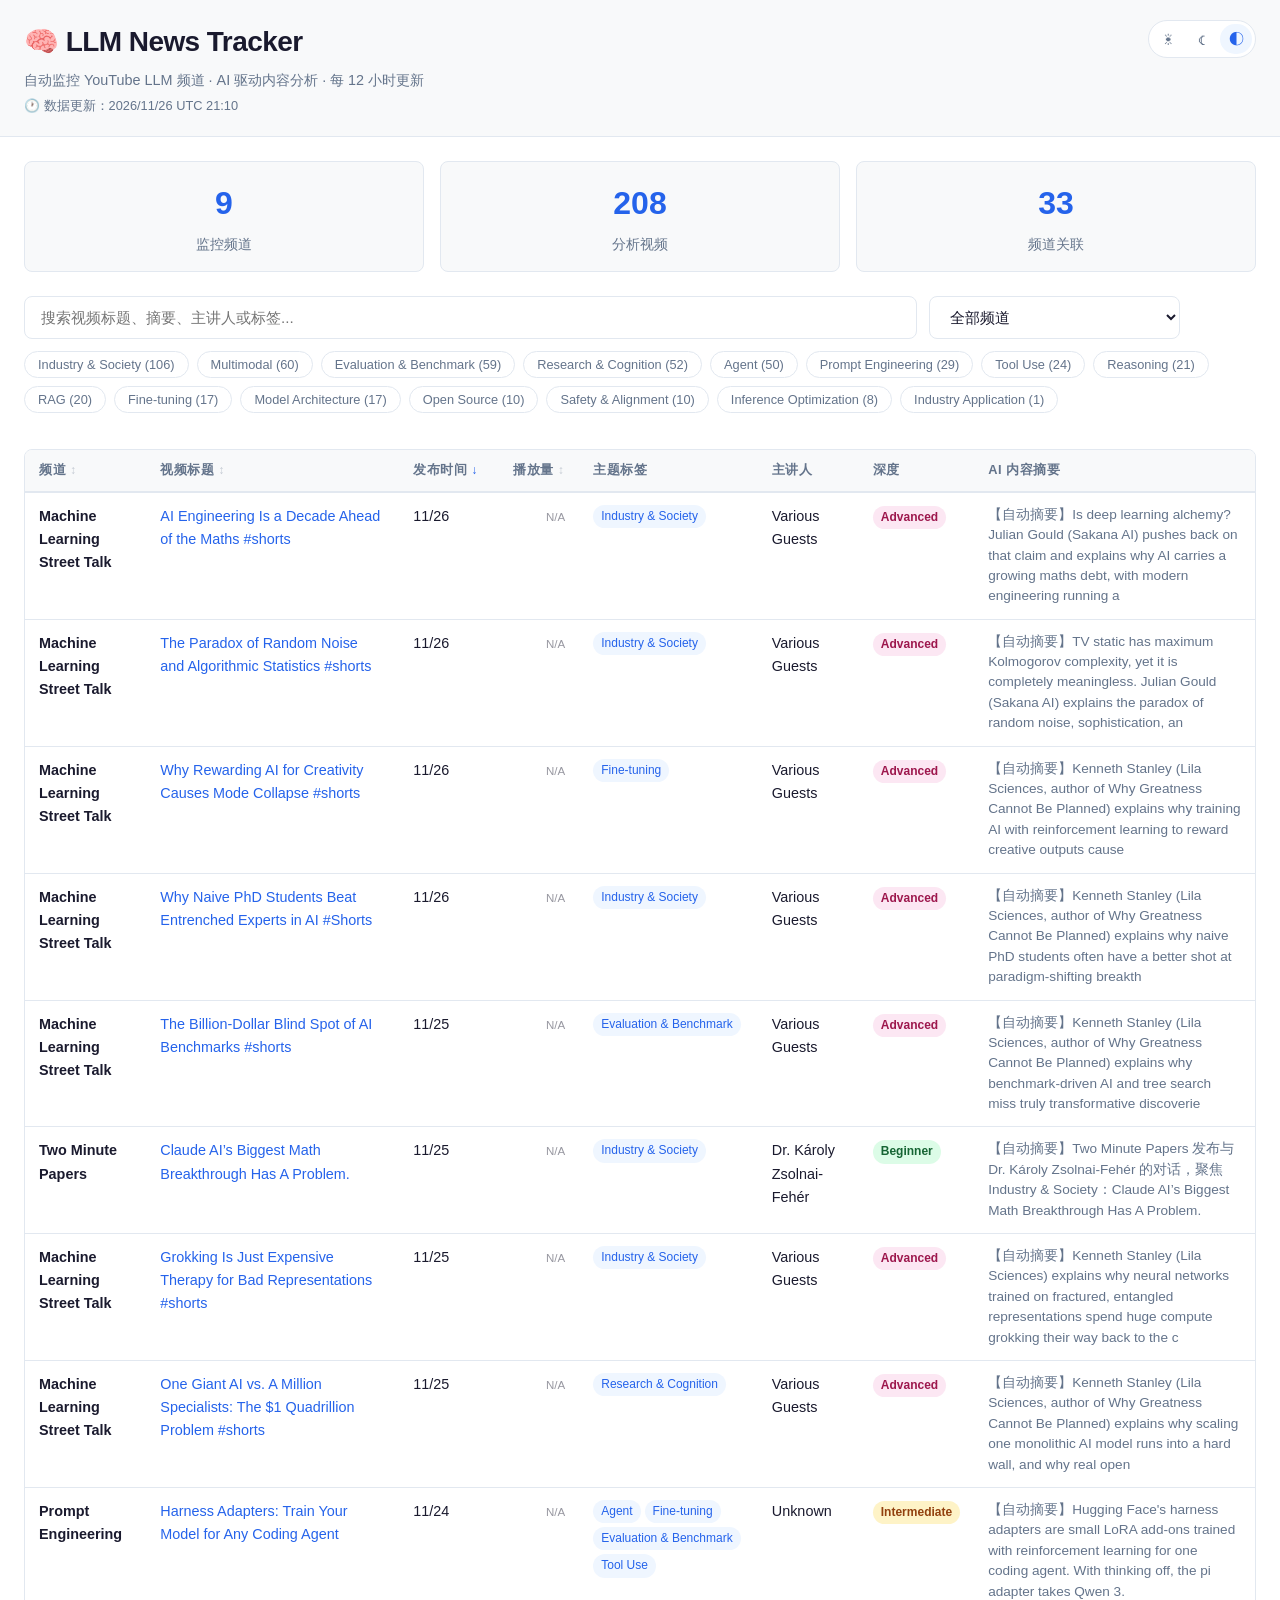
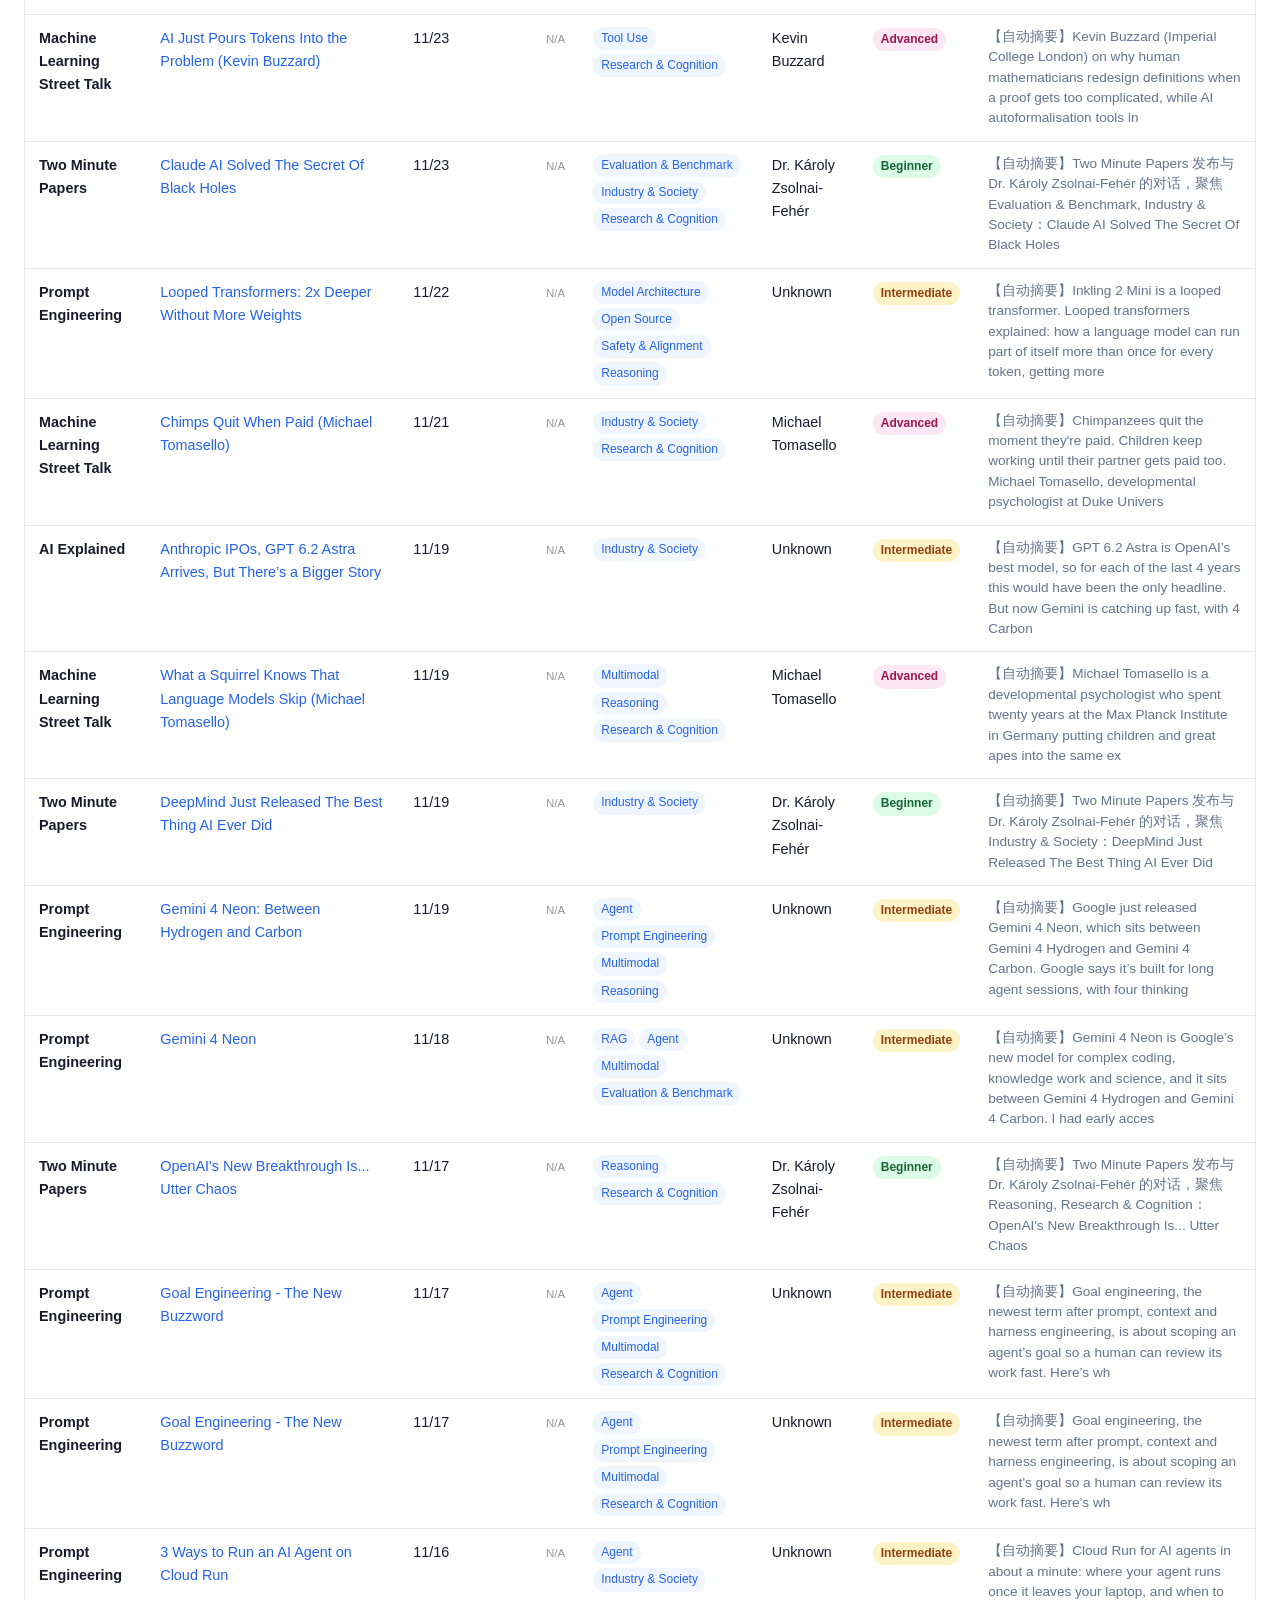
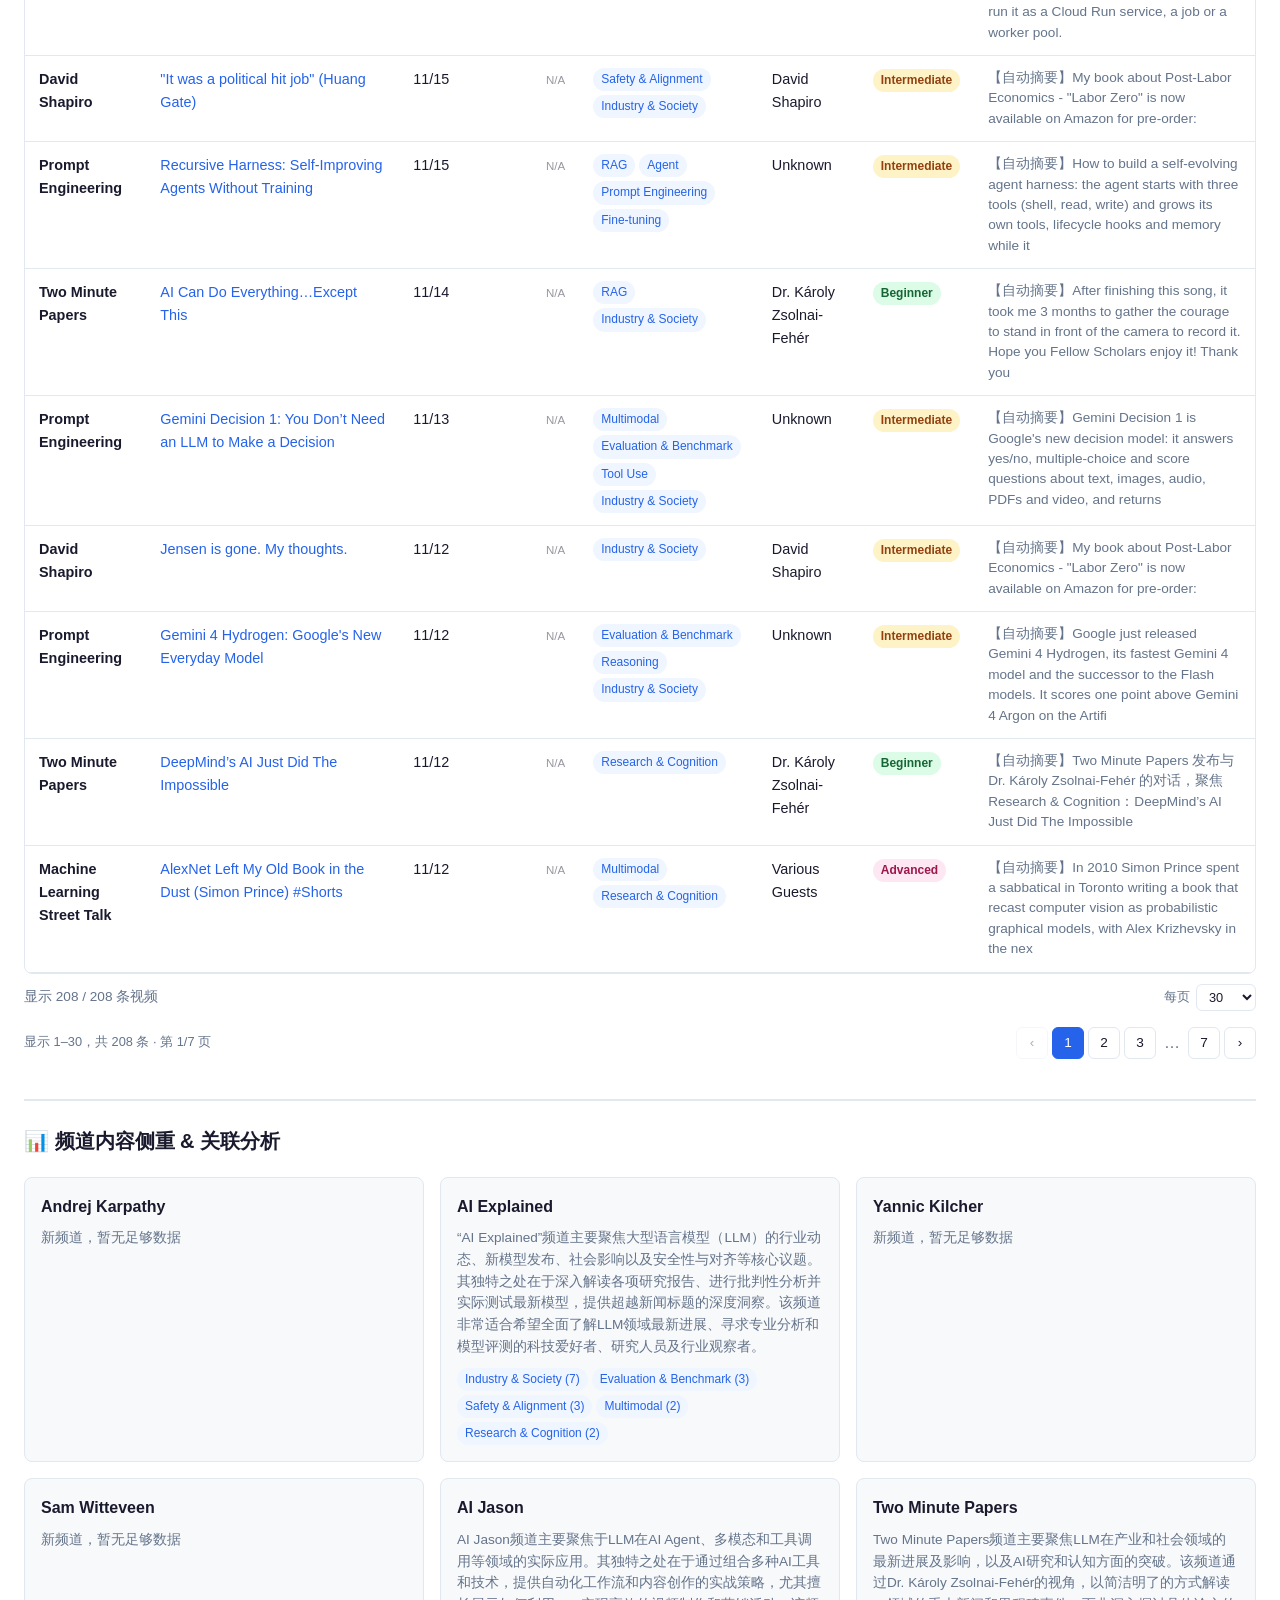
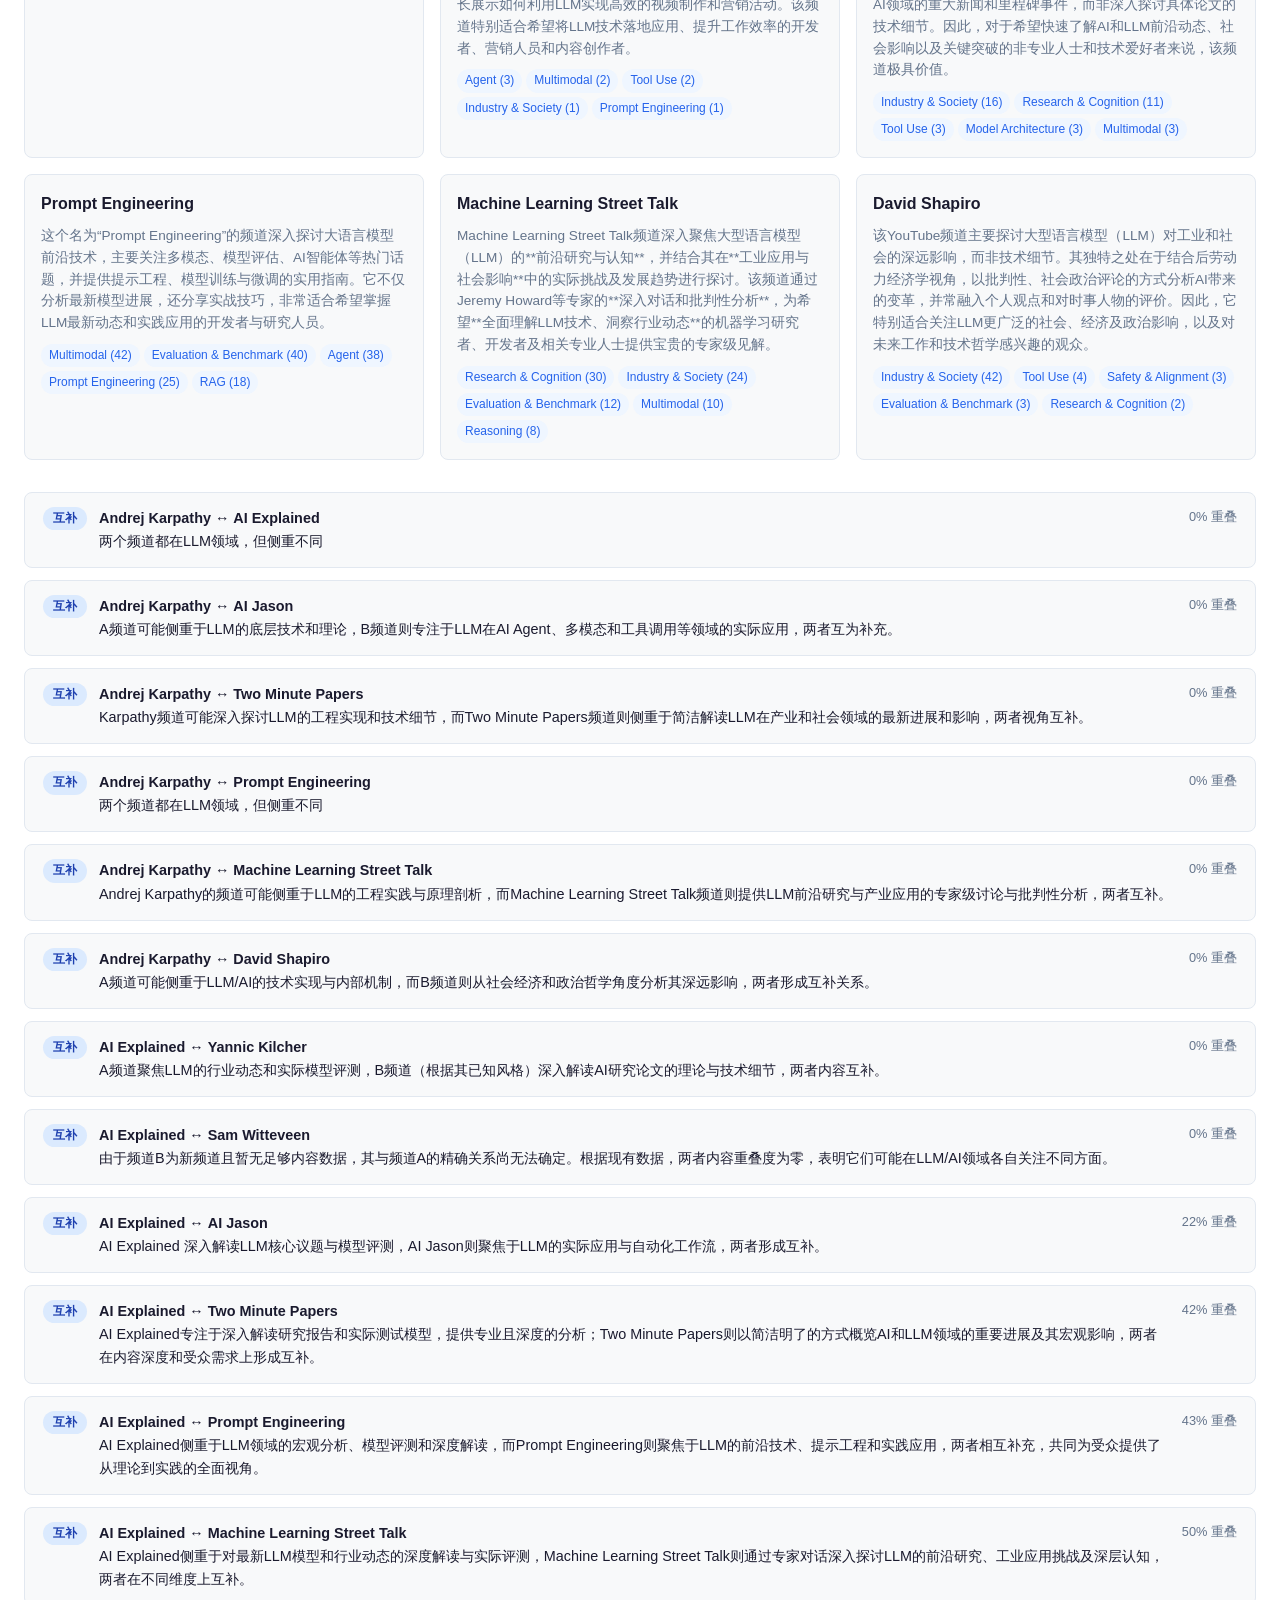
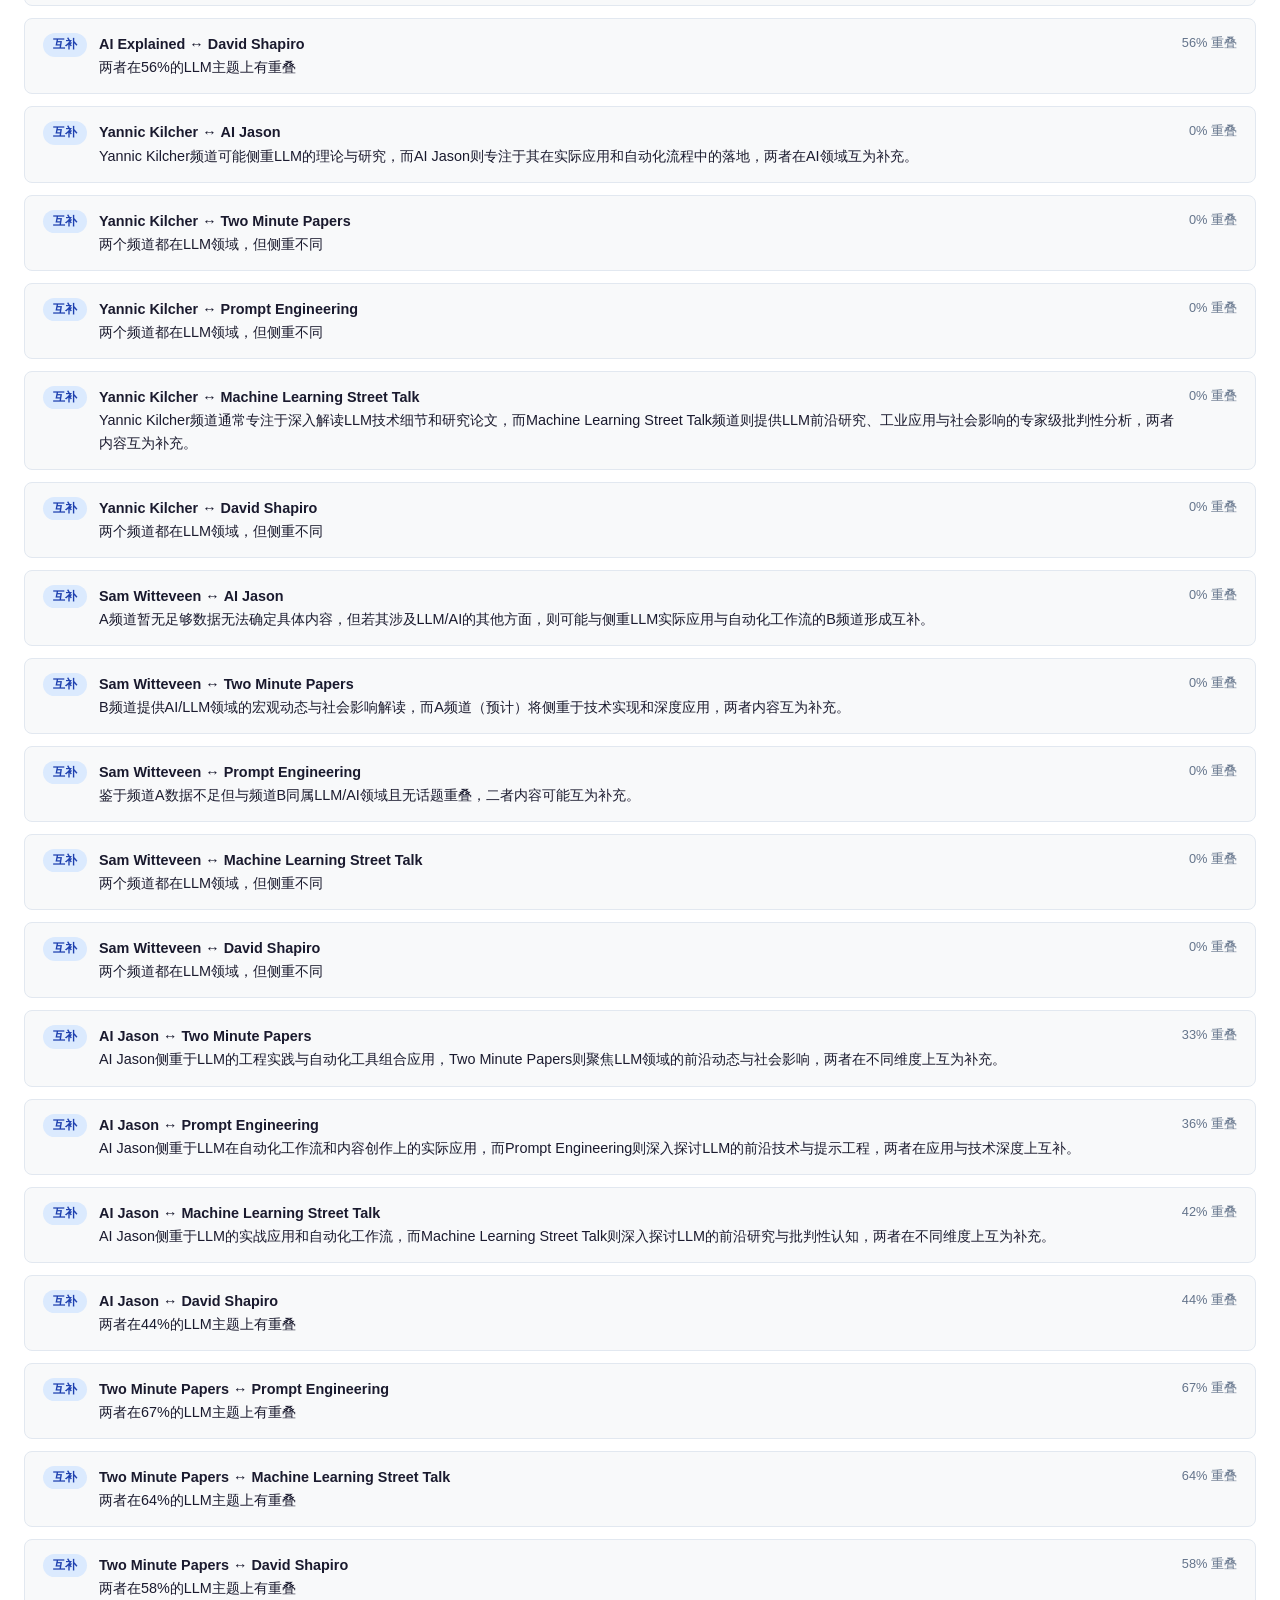
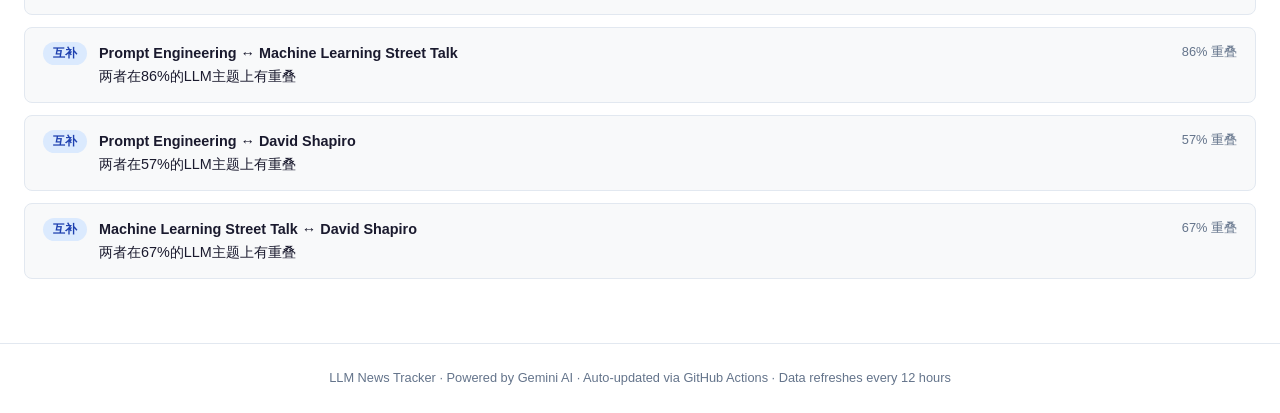
==== commit 807c1300: "Auto-update: 2026-11-26 21:10 UTC" ====
--- a/docs/index.html
+++ b/docs/index.html
@@ -99,7 +99,7 @@
 
 <script>
 // DATA_PLACEHOLDER — replaced by generate_site.py
-window.APP_DATA = {"videos": [{"video_id": "vDDRbEOyEVc", "channel_id": "UCMLtBahI5DMrt0NPvDSoIRQ", "channel_name": "Machine Learning Street Talk", "title": "AI Engineering Is a Decade Ahead of the Maths #shorts", "url": "https://www.youtube.com/shorts/vDDRbEOyEVc", "published_at": "2026-11-26T05:52:46+00:00", "view_count": 0, "duration": 0, "duration_string": "", "has_captions": false, "fetched_at": "2026-11-26T06:57:11.382359+00:00", "analyzed": true, "analysis": {"summary": "【自动摘要】Is deep learning alchemy? Julian Gould (Sakana AI) pushes back on that claim and explains why AI carries a growing maths debt, with modern engineering running a", "topics": ["Industry & Society"], "speaker": "Various Guests", "technical_level": "Advanced", "analyzed_at": "2026-11-26T06:57:11.382697+00:00", "_fallback": true}, "subtitle_retries": 1}, {"video_id": "4HGQvNT8guw", "channel_id": "UCMLtBahI5DMrt0NPvDSoIRQ", "channel_name": "Machine Learning Street Talk", "title": "The Paradox of Random Noise and Algorithmic Statistics #shorts", "url": "https://www.youtube.com/shorts/4HGQvNT8guw", "published_at": "2026-11-26T05:32:42+00:00", "view_count": 0, "duration": 0, "duration_string": "", "has_captions": false, "fetched_at": "2026-11-26T06:57:24.205856+00:00", "analyzed": true, "analysis": {"summary": "【自动摘要】TV static has maximum Kolmogorov complexity, yet it is completely meaningless. Julian Gould (Sakana AI) explains the paradox of random noise, sophistication, an", "topics": ["Industry & Society"], "speaker": "Various Guests", "technical_level": "Advanced", "analyzed_at": "2026-11-26T06:57:24.206005+00:00", "_fallback": true}, "subtitle_retries": 1}, {"video_id": "nD1X9iYsHT4", "channel_id": "UCMLtBahI5DMrt0NPvDSoIRQ", "channel_name": "Machine Learning Street Talk", "title": "Why Rewarding AI for Creativity Causes Mode Collapse #shorts", "url": "https://www.youtube.com/shorts/nD1X9iYsHT4", "published_at": "2026-11-26T02:19:31+00:00", "view_count": 0, "duration": 0, "duration_string": "", "has_captions": false, "fetched_at": "2026-11-26T06:57:36.894108+00:00", "analyzed": true, "analysis": {"summary": "【自动摘要】Kenneth Stanley (Lila Sciences, author of Why Greatness Cannot Be Planned) explains why training AI with reinforcement learning to reward creative outputs cause", "topics": ["Fine-tuning"], "speaker": "Various Guests", "technical_level": "Advanced", "analyzed_at": "2026-11-26T06:57:36.894260+00:00", "_fallback": true}, "subtitle_retries": 1}, {"video_id": "cgveN7Hc8bE", "channel_id": "UCMLtBahI5DMrt0NPvDSoIRQ", "channel_name": "Machine Learning Street Talk", "title": "Why Naive PhD Students Beat Entrenched Experts in AI #Shorts", "url": "https://www.youtube.com/shorts/cgveN7Hc8bE", "published_at": "2026-11-26T02:19:08+00:00", "view_count": 0, "duration": 0, "duration_string": "", "has_captions": false, "fetched_at": "2026-11-26T06:57:49.359853+00:00", "analyzed": true, "analysis": {"summary": "【自动摘要】Kenneth Stanley (Lila Sciences, author of Why Greatness Cannot Be Planned) explains why naive PhD students often have a better shot at paradigm-shifting breakth", "topics": ["Industry & Society"], "speaker": "Various Guests", "technical_level": "Advanced", "analyzed_at": "2026-11-26T06:57:49.359998+00:00", "_fallback": true}, "subtitle_retries": 1}, {"video_id": "KaraiGjLJAQ", "channel_id": "UCMLtBahI5DMrt0NPvDSoIRQ", "channel_name": "Machine Learning Street Talk", "title": "The Billion-Dollar Blind Spot of AI Benchmarks #shorts", "url": "https://www.youtube.com/shorts/KaraiGjLJAQ", "published_at": "2026-11-25T12:44:54+00:00", "view_count": 0, "duration": 0, "duration_string": "", "has_captions": false, "fetched_at": "2026-11-25T21:05:47.881564+00:00", "analyzed": true, "analysis": {"summary": "【自动摘要】Kenneth Stanley (Lila Sciences, author of Why Greatness Cannot Be Planned) explains why benchmark-driven AI and tree search miss truly transformative discoverie", "topics": ["Evaluation & Benchmark"], "speaker": "Various Guests", "technical_level": "Advanced", "analyzed_at": "2026-11-25T21:05:47.881721+00:00", "_fallback": true}, "subtitle_retries": 2}, {"video_id": "hwWlEuI359w", "channel_id": "UCbfYPyITQ-7l4upoX8nvctg", "channel_name": "Two Minute Papers", "title": "Claude AI’s Biggest Math Breakthrough Has A Problem.", "url": "https://www.youtube.com/watch?v=hwWlEuI359w", "published_at": "2026-11-25T09:54:23+00:00", "view_count": 0, "duration": 0, "duration_string": "", "has_captions": false, "fetched_at": "2026-11-25T21:05:32.362170+00:00", "analyzed": true, "analysis": {"summary": "【自动摘要】Two Minute Papers 发布与 Dr. Károly Zsolnai-Fehér 的对话，聚焦 Industry & Society：Claude AI’s Biggest Math Breakthrough Has A Problem.", "topics": ["Industry & Society"], "speaker": "Dr. Károly Zsolnai-Fehér", "technical_level": "Beginner", "analyzed_at": "2026-11-25T21:05:32.362596+00:00", "_fallback": true}, "subtitle_retries": 2}, {"video_id": "DvQ08TWOCtM", "channel_id": "UCMLtBahI5DMrt0NPvDSoIRQ", "channel_name": "Machine Learning Street Talk", "title": "Grokking Is Just Expensive Therapy for Bad Representations #shorts", "url": "https://www.youtube.com/shorts/DvQ08TWOCtM", "published_at": "2026-11-25T06:43:28+00:00", "view_count": 0, "duration": 0, "duration_string": "", "has_captions": false, "fetched_at": "2026-11-25T07:05:43.846964+00:00", "analyzed": true, "analysis": {"summary": "【自动摘要】Kenneth Stanley (Lila Sciences) explains why neural networks trained on fractured, entangled representations spend huge compute grokking their way back to the c", "topics": ["Industry & Society"], "speaker": "Various Guests", "technical_level": "Advanced", "analyzed_at": "2026-11-25T07:05:43.847356+00:00", "_fallback": true}, "subtitle_retries": 3}, {"video_id": "ZeplNfEg0WQ", "channel_id": "UCMLtBahI5DMrt0NPvDSoIRQ", "channel_name": "Machine Learning Street Talk", "title": "One Giant AI vs. A Million Specialists: The $1 Quadrillion Problem #shorts", "url": "https://www.youtube.com/shorts/ZeplNfEg0WQ", "published_at": "2026-11-25T06:43:03+00:00", "view_count": 0, "duration": 0, "duration_string": "", "has_captions": false, "fetched_at": "2026-11-25T07:06:00.581574+00:00", "analyzed": true, "analysis": {"summary": "【自动摘要】Kenneth Stanley (Lila Sciences, author of Why Greatness Cannot Be Planned) explains why scaling one monolithic AI model runs into a hard wall, and why real open", "topics": ["Research & Cognition"], "speaker": "Various Guests", "technical_level": "Advanced", "analyzed_at": "2026-11-25T07:06:00.581739+00:00", "_fallback": true}, "subtitle_retries": 3}, {"video_id": "4NzM2hcWp1s", "channel_id": "UCDq7SjbgRKty5TgGafW8Clg", "channel_name": "Prompt Engineering", "title": "Harness Adapters: Train Your Model for Any Coding Agent", "url": "https://www.youtube.com/watch?v=4NzM2hcWp1s", "published_at": "2026-11-24T14:00:18+00:00", "view_count": 0, "duration": 0, "duration_string": "", "has_captions": false, "fetched_at": "2026-11-24T21:56:35.051548+00:00", "analyzed": true, "subtitle_retries": 3, "no_subtitle_count": 1, "analysis": {"summary": "【自动摘要】Hugging Face's harness adapters are small LoRA add-ons trained with reinforcement learning for one coding agent. With thinking off, the pi adapter takes Qwen 3.", "topics": ["Agent", "Fine-tuning", "Evaluation & Benchmark", "Tool Use"], "speaker": "Unknown", "technical_level": "Intermediate", "analyzed_at": "2026-11-25T07:00:12.851176+00:00", "_fallback": true}}, {"video_id": "IUcrxIM0K-Y", "channel_id": "UCMLtBahI5DMrt0NPvDSoIRQ", "channel_name": "Machine Learning Street Talk", "title": "AI Just Pours Tokens Into the Problem (Kevin Buzzard)", "url": "https://www.youtube.com/shorts/IUcrxIM0K-Y", "published_at": "2026-11-23T10:51:27+00:00", "view_count": 0, "duration": 0, "duration_string": "", "has_captions": false, "fetched_at": "2026-11-23T23:25:30.761724+00:00", "analyzed": true, "subtitle_retries": 3, "no_subtitle_count": 3, "analysis": {"summary": "【自动摘要】Kevin Buzzard (Imperial College London) on why human mathematicians redesign definitions when a proof gets too complicated, while AI autoformalisation tools in ", "topics": ["Tool Use", "Research & Cognition"], "speaker": "Kevin Buzzard", "technical_level": "Advanced", "analyzed_at": "2026-11-25T07:00:12.851652+00:00", "_fallback": true}}, {"video_id": "1jPdehG3Hms", "channel_id": "UCbfYPyITQ-7l4upoX8nvctg", "channel_name": "Two Minute Papers", "title": "Claude AI Solved The Secret Of Black Holes", "url": "https://www.youtube.com/watch?v=1jPdehG3Hms", "published_at": "2026-11-23T07:37:52+00:00", "view_count": 0, "duration": 0, "duration_string": "", "has_captions": false, "fetched_at": "2026-11-23T23:25:16.858350+00:00", "analyzed": true, "subtitle_retries": 3, "no_subtitle_count": 3, "analysis": {"summary": "【自动摘要】Two Minute Papers 发布与 Dr. Károly Zsolnai-Fehér 的对话，聚焦 Evaluation & Benchmark, Industry & Society：Claude AI Solved The Secret Of Black Holes", "topics": ["Evaluation & Benchmark", "Industry & Society", "Research & Cognition"], "speaker": "Dr. Károly Zsolnai-Fehér", "technical_level": "Beginner", "analyzed_at": "2026-11-25T07:00:12.851903+00:00", "_fallback": true}}, {"video_id": "TPtfyKEAk6c", "channel_id": "UCDq7SjbgRKty5TgGafW8Clg", "channel_name": "Prompt Engineering", "title": "Looped Transformers: 2x Deeper Without More Weights", "url": "https://www.youtube.com/watch?v=TPtfyKEAk6c", "published_at": "2026-11-22T14:00:19+00:00", "view_count": 0, "duration": 0, "duration_string": "", "has_captions": false, "fetched_at": "2026-11-22T19:04:20.643192+00:00", "analyzed": true, "subtitle_retries": 3, "no_subtitle_count": 3, "analysis": {"summary": "【自动摘要】Inkling 2 Mini is a looped transformer. Looped transformers explained: how a language model can run part of itself more than once for every token, getting more ", "topics": ["Model Architecture", "Open Source", "Safety & Alignment", "Reasoning"], "speaker": "Unknown", "technical_level": "Intermediate", "analyzed_at": "2026-11-25T07:00:12.851976+00:00", "_fallback": true}}, {"video_id": "INeNb0wwErg", "channel_id": "UCMLtBahI5DMrt0NPvDSoIRQ", "channel_name": "Machine Learning Street Talk", "title": "Chimps Quit When Paid (Michael Tomasello)", "url": "https://www.youtube.com/shorts/INeNb0wwErg", "published_at": "2026-11-21T14:30:43+00:00", "view_count": 0, "duration": 0, "duration_string": "", "has_captions": false, "fetched_at": "2026-11-21T18:44:17.742718+00:00", "analyzed": true, "subtitle_retries": 3, "no_subtitle_count": 3, "analysis": {"summary": "【自动摘要】Chimpanzees quit the moment they're paid. Children keep working until their partner gets paid too. Michael Tomasello, developmental psychologist at Duke Univers", "topics": ["Industry & Society", "Research & Cognition"], "speaker": "Michael Tomasello", "technical_level": "Advanced", "analyzed_at": "2026-11-25T07:00:12.852039+00:00", "_fallback": true}}, {"video_id": "KGA7B_c_S4s", "channel_id": "UCNJ1Ymd5yFuUPtn21xtRbbw", "channel_name": "AI Explained", "title": "Anthropic IPOs, GPT 6.2 Astra Arrives, But There’s a Bigger Story", "url": "https://www.youtube.com/watch?v=KGA7B_c_S4s", "published_at": "2026-11-19T20:03:10+00:00", "view_count": 0, "duration": 0, "duration_string": "", "has_captions": false, "fetched_at": "2026-11-20T05:54:01.938675+00:00", "analyzed": true, "subtitle_retries": 3, "no_subtitle_count": 3, "analysis": {"summary": "【自动摘要】GPT 6.2 Astra is OpenAI’s best model, so for each of the last 4 years this would have been the only headline. But now Gemini is catching up fast, with 4 Carbon ", "topics": ["Industry & Society"], "speaker": "Unknown", "technical_level": "Intermediate", "analyzed_at": "2026-11-25T07:00:12.852129+00:00", "_fallback": true}}, {"video_id": "io7qhEjJoik", "channel_id": "UCMLtBahI5DMrt0NPvDSoIRQ", "channel_name": "Machine Learning Street Talk", "title": "What a Squirrel Knows That Language Models Skip (Michael Tomasello)", "url": "https://www.youtube.com/watch?v=io7qhEjJoik", "published_at": "2026-11-19T14:22:11+00:00", "view_count": 0, "duration": 0, "duration_string": "", "has_captions": false, "fetched_at": "2026-11-19T20:00:04.323932+00:00", "analyzed": true, "subtitle_retries": 3, "no_subtitle_count": 3, "analysis": {"summary": "【自动摘要】Michael Tomasello is a developmental psychologist who spent twenty years at the Max Planck Institute in Germany putting children and great apes into the same ex", "topics": ["Multimodal", "Reasoning", "Research & Cognition"], "speaker": "Michael Tomasello", "technical_level": "Advanced", "analyzed_at": "2026-11-25T07:00:12.852201+00:00", "_fallback": true}}, {"video_id": "Cy7Wz6Z4TWU", "channel_id": "UCbfYPyITQ-7l4upoX8nvctg", "channel_name": "Two Minute Papers", "title": "DeepMind Just Released The Best Thing AI Ever Did", "url": "https://www.youtube.com/watch?v=Cy7Wz6Z4TWU", "published_at": "2026-11-19T09:26:19+00:00", "view_count": 0, "duration": 0, "duration_string": "", "has_captions": false, "fetched_at": "2026-11-19T19:59:35.636563+00:00", "analyzed": true, "subtitle_retries": 3, "no_subtitle_count": 3, "analysis": {"summary": "【自动摘要】Two Minute Papers 发布与 Dr. Károly Zsolnai-Fehér 的对话，聚焦 Industry & Society：DeepMind Just Released The Best Thing AI Ever Did", "topics": ["Industry & Society"], "speaker": "Dr. Károly Zsolnai-Fehér", "technical_level": "Beginner", "analyzed_at": "2026-11-25T07:00:12.852294+00:00", "_fallback": true}}, {"video_id": "ZjDycWzWQbU", "channel_id": "UCDq7SjbgRKty5TgGafW8Clg", "channel_name": "Prompt Engineering", "title": "Gemini 4 Neon: Between Hydrogen and Carbon", "url": "https://www.youtube.com/shorts/ZjDycWzWQbU", "published_at": "2026-11-19T06:14:26+00:00", "view_count": 0, "duration": 0, "duration_string": "", "has_captions": false, "fetched_at": "2026-11-19T19:59:49.969547+00:00", "analyzed": true, "subtitle_retries": 3, "no_subtitle_count": 3, "analysis": {"summary": "【自动摘要】Google just released Gemini 4 Neon, which sits between Gemini 4 Hydrogen and Gemini 4 Carbon. Google says it’s built for long agent sessions, with four thinking", "topics": ["Agent", "Prompt Engineering", "Multimodal", "Reasoning"], "speaker": "Unknown", "technical_level": "Intermediate", "analyzed_at": "2026-11-25T07:00:12.852368+00:00", "_fallback": true}}, {"video_id": "Q0ShBenKyqo", "channel_id": "UCDq7SjbgRKty5TgGafW8Clg", "channel_name": "Prompt Engineering", "title": "Gemini 4 Neon", "url": "https://www.youtube.com/watch?v=Q0ShBenKyqo", "published_at": "2026-11-18T21:46:40+00:00", "view_count": 0, "duration": 0, "duration_string": "", "has_captions": false, "fetched_at": "2026-11-19T05:59:51.925182+00:00", "analyzed": true, "subtitle_retries": 3, "no_subtitle_count": 3, "analysis": {"summary": "【自动摘要】Gemini 4 Neon is Google’s new model for complex coding, knowledge work and science, and it sits between Gemini 4 Hydrogen and Gemini 4 Carbon. I had early acces", "topics": ["RAG", "Agent", "Multimodal", "Evaluation & Benchmark"], "speaker": "Unknown", "technical_level": "Intermediate", "analyzed_at": "2026-11-25T07:00:12.852438+00:00", "_fallback": true}}, {"video_id": "gl2U4fGTr6g", "channel_id": "UCbfYPyITQ-7l4upoX8nvctg", "channel_name": "Two Minute Papers", "title": "OpenAI's New Breakthrough Is... Utter Chaos", "url": "https://www.youtube.com/watch?v=gl2U4fGTr6g", "published_at": "2026-11-17T12:46:24+00:00", "view_count": 0, "duration": 0, "duration_string": "", "has_captions": false, "fetched_at": "2026-11-17T20:29:52.968245+00:00", "analyzed": true, "subtitle_retries": 3, "no_subtitle_count": 3, "analysis": {"summary": "【自动摘要】Two Minute Papers 发布与 Dr. Károly Zsolnai-Fehér 的对话，聚焦 Reasoning, Research & Cognition：OpenAI's New Breakthrough Is... Utter Chaos", "topics": ["Reasoning", "Research & Cognition"], "speaker": "Dr. Károly Zsolnai-Fehér", "technical_level": "Beginner", "analyzed_at": "2026-11-25T07:00:12.852520+00:00", "_fallback": true}}, {"video_id": "T4vxQxpdNi8", "channel_id": "UCDq7SjbgRKty5TgGafW8Clg", "channel_name": "Prompt Engineering", "title": "Goal Engineering - The New Buzzword", "url": "https://www.youtube.com/shorts/T4vxQxpdNi8", "published_at": "2026-11-17T07:13:07+00:00", "view_count": 0, "duration": 0, "duration_string": "", "has_captions": false, "fetched_at": "2026-11-17T20:30:08.262474+00:00", "analyzed": true, "subtitle_retries": 3, "no_subtitle_count": 3, "analysis": {"summary": "【自动摘要】Goal engineering, the newest term after prompt, context and harness engineering, is about scoping an agent’s goal so a human can review its work fast. Here’s wh", "topics": ["Agent", "Prompt Engineering", "Multimodal", "Research & Cognition"], "speaker": "Unknown", "technical_level": "Intermediate", "analyzed_at": "2026-11-25T07:00:12.852595+00:00", "_fallback": true}}, {"video_id": "ZtwexS12FC0", "channel_id": "UCDq7SjbgRKty5TgGafW8Clg", "channel_name": "Prompt Engineering", "title": "Goal Engineering - The New Buzzword", "url": "https://www.youtube.com/watch?v=ZtwexS12FC0", "published_at": "2026-11-17T05:05:04+00:00", "view_count": 0, "duration": 0, "duration_string": "", "has_captions": false, "fetched_at": "2026-11-17T06:40:04.821731+00:00", "analyzed": true, "subtitle_retries": 3, "no_subtitle_count": 3, "analysis": {"summary": "【自动摘要】Goal engineering, the newest term after prompt, context and harness engineering, is about scoping an agent’s goal so a human can review its work fast. Here’s wh", "topics": ["Agent", "Prompt Engineering", "Multimodal", "Research & Cognition"], "speaker": "Unknown", "technical_level": "Intermediate", "analyzed_at": "2026-11-25T07:00:12.852666+00:00", "_fallback": true}}, {"video_id": "t1s_wjsUSsg", "channel_id": "UCDq7SjbgRKty5TgGafW8Clg", "channel_name": "Prompt Engineering", "title": "3 Ways to Run an AI Agent on Cloud Run", "url": "https://www.youtube.com/shorts/t1s_wjsUSsg", "published_at": "2026-11-16T06:37:15+00:00", "view_count": 0, "duration": 0, "duration_string": "", "has_captions": false, "fetched_at": "2026-11-16T21:40:22.877513+00:00", "analyzed": true, "subtitle_retries": 3, "no_subtitle_count": 3, "analysis": {"summary": "【自动摘要】Cloud Run for AI agents in about a minute: where your agent runs once it leaves your laptop, and when to run it as a Cloud Run service, a job or a worker pool. ", "topics": ["Agent", "Industry & Society"], "speaker": "Unknown", "technical_level": "Intermediate", "analyzed_at": "2026-11-25T07:00:12.852749+00:00", "_fallback": true}}, {"video_id": "53uYYeNC6Ek", "channel_id": "UCvKRFNawVcuz4b9ihUTApCg", "channel_name": "David Shapiro", "title": "\"It was a political hit job\" (Huang Gate)", "url": "https://www.youtube.com/watch?v=53uYYeNC6Ek", "published_at": "2026-11-15T14:03:13+00:00", "view_count": 0, "duration": 0, "duration_string": "", "has_captions": false, "fetched_at": "2026-11-15T18:30:59.339248+00:00", "analyzed": true, "subtitle_retries": 3, "no_subtitle_count": 3, "analysis": {"summary": "【自动摘要】My book about Post-Labor Economics - \"Labor Zero\" is now available on Amazon for pre-order:", "topics": ["Safety & Alignment", "Industry & Society"], "speaker": "David Shapiro", "technical_level": "Intermediate", "analyzed_at": "2026-11-25T07:00:12.852782+00:00", "_fallback": true}}, {"video_id": "XaJi7a0UChs", "channel_id": "UCDq7SjbgRKty5TgGafW8Clg", "channel_name": "Prompt Engineering", "title": "Recursive Harness: Self-Improving Agents Without Training", "url": "https://www.youtube.com/watch?v=XaJi7a0UChs", "published_at": "2026-11-15T14:00:00+00:00", "view_count": 0, "duration": 0, "duration_string": "", "has_captions": false, "fetched_at": "2026-11-15T18:30:44.510300+00:00", "analyzed": true, "subtitle_retries": 3, "no_subtitle_count": 3, "analysis": {"summary": "【自动摘要】How to build a self-evolving agent harness: the agent starts with three tools (shell, read, write) and grows its own tools, lifecycle hooks and memory while it ", "topics": ["RAG", "Agent", "Prompt Engineering", "Fine-tuning"], "speaker": "Unknown", "technical_level": "Intermediate", "analyzed_at": "2026-11-25T07:00:12.852850+00:00", "_fallback": true}}, {"video_id": "x7iwI6WfWS0", "channel_id": "UCbfYPyITQ-7l4upoX8nvctg", "channel_name": "Two Minute Papers", "title": "AI Can Do Everything…Except This", "url": "https://www.youtube.com/watch?v=x7iwI6WfWS0", "published_at": "2026-11-14T08:40:55+00:00", "view_count": 0, "duration": 0, "duration_string": "", "has_captions": false, "fetched_at": "2026-11-14T17:41:42.889379+00:00", "analyzed": true, "subtitle_retries": 3, "no_subtitle_count": 3, "analysis": {"summary": "【自动摘要】After finishing this song, it took me 3 months to gather the courage to stand in front of the camera to record it. Hope you Fellow Scholars enjoy it! Thank you ", "topics": ["RAG", "Industry & Society"], "speaker": "Dr. Károly Zsolnai-Fehér", "technical_level": "Beginner", "analyzed_at": "2026-11-25T07:00:12.852936+00:00", "_fallback": true}}, {"video_id": "-On9ZKGiMfA", "channel_id": "UCDq7SjbgRKty5TgGafW8Clg", "channel_name": "Prompt Engineering", "title": "Gemini Decision 1: You Don’t Need an LLM to Make a Decision", "url": "https://www.youtube.com/watch?v=-On9ZKGiMfA", "published_at": "2026-11-13T14:00:09+00:00", "view_count": 0, "duration": 0, "duration_string": "", "has_captions": false, "fetched_at": "2026-11-13T19:14:45.938035+00:00", "analyzed": true, "subtitle_retries": 3, "no_subtitle_count": 3, "analysis": {"summary": "【自动摘要】Gemini Decision 1 is Google's new decision model: it answers yes/no, multiple-choice and score questions about text, images, audio, PDFs and video, and returns ", "topics": ["Multimodal", "Evaluation & Benchmark", "Tool Use", "Industry & Society"], "speaker": "Unknown", "technical_level": "Intermediate", "analyzed_at": "2026-11-25T07:00:12.853014+00:00", "_fallback": true}}, {"video_id": "M_Fzx5KzBwY", "channel_id": "UCvKRFNawVcuz4b9ihUTApCg", "channel_name": "David Shapiro", "title": "Jensen is gone. My thoughts.", "url": "https://www.youtube.com/watch?v=M_Fzx5KzBwY", "published_at": "2026-11-12T21:23:26+00:00", "view_count": 0, "duration": 0, "duration_string": "", "has_captions": false, "fetched_at": "2026-11-13T19:15:15.043835+00:00", "analyzed": true, "subtitle_retries": 3, "no_subtitle_count": 3, "analysis": {"summary": "【自动摘要】My book about Post-Labor Economics - \"Labor Zero\" is now available on Amazon for pre-order:", "topics": ["Industry & Society"], "speaker": "David Shapiro", "technical_level": "Intermediate", "analyzed_at": "2026-11-25T07:00:12.853045+00:00", "_fallback": true}}, {"video_id": "2imEgVWkeoA", "channel_id": "UCDq7SjbgRKty5TgGafW8Clg", "channel_name": "Prompt Engineering", "title": "Gemini 4 Hydrogen: Google's New Everyday Model", "url": "https://www.youtube.com/shorts/2imEgVWkeoA", "published_at": "2026-11-12T19:32:57+00:00", "view_count": 0, "duration": 0, "duration_string": "", "has_captions": false, "fetched_at": "2026-11-13T19:15:00.962660+00:00", "analyzed": true, "subtitle_retries": 3, "no_subtitle_count": 3, "analysis": {"summary": "【自动摘要】Google just released Gemini 4 Hydrogen, its fastest Gemini 4 model and the successor to the Flash models. It scores one point above Gemini 4 Argon on the Artifi", "topics": ["Evaluation & Benchmark", "Reasoning", "Industry & Society"], "speaker": "Unknown", "technical_level": "Intermediate", "analyzed_at": "2026-11-25T07:00:12.853113+00:00", "_fallback": true}}, {"video_id": "gPNiuyYirfw", "channel_id": "UCbfYPyITQ-7l4upoX8nvctg", "channel_name": "Two Minute Papers", "title": "DeepMind’s AI Just Did The Impossible", "url": "https://www.youtube.com/watch?v=gPNiuyYirfw", "published_at": "2026-11-12T13:41:41+00:00", "view_count": 0, "duration": 0, "duration_string": "", "has_captions": false, "fetched_at": "2026-11-12T19:34:04.553480+00:00", "analyzed": true, "subtitle_retries": 3, "no_subtitle_count": 3, "analysis": {"summary": "【自动摘要】Two Minute Papers 发布与 Dr. Károly Zsolnai-Fehér 的对话，聚焦 Research & Cognition：DeepMind’s AI Just Did The Impossible", "topics": ["Research & Cognition"], "speaker": "Dr. Károly Zsolnai-Fehér", "technical_level": "Beginner", "analyzed_at": "2026-11-25T07:00:12.853200+00:00", "_fallback": true}}, {"video_id": "inwyawObxL4", "channel_id": "UCMLtBahI5DMrt0NPvDSoIRQ", "channel_name": "Machine Learning Street Talk", "title": "AlexNet Left My Old Book in the Dust (Simon Prince) #Shorts", "url": "https://www.youtube.com/shorts/inwyawObxL4", "published_at": "2026-11-12T11:28:24+00:00", "view_count": 0, "duration": 0, "duration_string": "", "has_captions": false, "fetched_at": "2026-11-12T19:34:18.897070+00:00", "analyzed": true, "subtitle_retries": 3, "no_subtitle_count": 3, "analysis": {"summary": "【自动摘要】In 2010 Simon Prince spent a sabbatical in Toronto writing a book that recast computer vision as probabilistic graphical models, with Alex Krizhevsky in the nex", "topics": ["Multimodal", "Research & Cognition"], "speaker": "Various Guests", "technical_level": "Advanced", "analyzed_at": "2026-11-25T07:00:12.853271+00:00", "_fallback": true}}, {"video_id": "10glKhm5LW4", "channel_id": "UCMLtBahI5DMrt0NPvDSoIRQ", "channel_name": "Machine Learning Street Talk", "title": "Lying Only Works Because We're Cooperative (Michael Tomasello)", "url": "https://www.youtube.com/shorts/10glKhm5LW4", "published_at": "2026-11-12T11:27:47+00:00", "view_count": 0, "duration": 0, "duration_string": "", "has_captions": false, "fetched_at": "2026-11-12T19:34:33.622572+00:00", "analyzed": true, "subtitle_retries": 3, "no_subtitle_count": 3, "analysis": {"summary": "【自动摘要】Lying only works because we're cooperative. \"If I tell you it's raining outside, it would never occur to you that I'm lying about that.\" Michael Tomasello, deve", "topics": ["Research & Cognition"], "speaker": "Michael Tomasello", "technical_level": "Advanced", "analyzed_at": "2026-11-25T07:00:12.853344+00:00", "_fallback": true}}, {"video_id": "0w2Crs8RzFE", "channel_id": "UCMLtBahI5DMrt0NPvDSoIRQ", "channel_name": "Machine Learning Street Talk", "title": "How Would You Make a Traffic Light Smart? (Michael Tomasello)", "url": "https://www.youtube.com/shorts/0w2Crs8RzFE", "published_at": "2026-11-12T03:03:27+00:00", "view_count": 0, "duration": 0, "duration_string": "", "has_captions": false, "fetched_at": "2026-11-12T19:34:48.178124+00:00", "analyzed": true, "subtitle_retries": 3, "no_subtitle_count": 3, "analysis": {"summary": "【自动摘要】How would you make a traffic light smart? Michael Tomasello, developmental psychologist at Duke University, on why there's only one solution: perception, a goal", "topics": ["Research & Cognition"], "speaker": "Michael Tomasello", "technical_level": "Advanced", "analyzed_at": "2026-11-25T07:00:12.853412+00:00", "_fallback": true}}, {"video_id": "TiEut-ZUwxs", "channel_id": "UCMLtBahI5DMrt0NPvDSoIRQ", "channel_name": "Machine Learning Street Talk", "title": "Humans Created Languages (Michael Tomasello)", "url": "https://www.youtube.com/shorts/TiEut-ZUwxs", "published_at": "2026-11-12T03:03:17+00:00", "view_count": 0, "duration": 0, "duration_string": "", "has_captions": false, "fetched_at": "2026-11-12T19:35:02.796502+00:00", "analyzed": true, "subtitle_retries": 3, "no_subtitle_count": 3, "analysis": {"summary": "【自动摘要】Humans didn't just learn language, we created it. Michael Tomasello, developmental psychologist at Duke University, on studies where children cut off from talki", "topics": ["Reasoning", "Research & Cognition"], "speaker": "Michael Tomasello", "technical_level": "Advanced", "analyzed_at": "2026-11-25T07:00:12.853479+00:00", "_fallback": true}}, {"video_id": "wyLcJ5kHu_4", "channel_id": "UCMLtBahI5DMrt0NPvDSoIRQ", "channel_name": "Machine Learning Street Talk", "title": "It Was Fred That Broke the Window (Michael Tomasello)", "url": "https://www.youtube.com/shorts/wyLcJ5kHu_4", "published_at": "2026-11-12T03:03:06+00:00", "view_count": 0, "duration": 0, "duration_string": "", "has_captions": false, "fetched_at": "2026-11-12T19:35:18.334951+00:00", "analyzed": true, "subtitle_retries": 3, "no_subtitle_count": 3, "analysis": {"summary": "【自动摘要】Why say \"It was Fred that broke the window\" instead of \"Fred broke the window\"? Michael Tomasello, developmental psychologist at Duke University, on how grammat", "topics": ["Research & Cognition"], "speaker": "Michael Tomasello", "technical_level": "Advanced", "analyzed_at": "2026-11-25T07:00:12.853544+00:00", "_fallback": true}}, {"video_id": "ssD05l4UxmY", "channel_id": "UCMLtBahI5DMrt0NPvDSoIRQ", "channel_name": "Machine Learning Street Talk", "title": "AlexNet Should Never Have Worked (Simon Prince)", "url": "https://www.youtube.com/shorts/ssD05l4UxmY", "published_at": "2026-11-11T21:04:44+00:00", "view_count": 0, "duration": 0, "duration_string": "", "has_captions": false, "fetched_at": "2026-11-12T19:35:33.438166+00:00", "analyzed": true, "subtitle_retries": 3, "no_subtitle_count": 3, "analysis": {"summary": "【自动摘要】Simon Prince on why AlexNet should never have worked. It had 60 million parameters, orders of magnitude more than the vision models of its time. Its input was a", "topics": ["Model Architecture", "Multimodal", "Reasoning", "Research & Cognition"], "speaker": "Various Guests", "technical_level": "Advanced", "analyzed_at": "2026-11-25T07:00:12.853618+00:00", "_fallback": true}}, {"video_id": "g_n55IXQU20", "channel_id": "UCMLtBahI5DMrt0NPvDSoIRQ", "channel_name": "Machine Learning Street Talk", "title": "Three Months After You Build the Harness (Edward Hughes)", "url": "https://www.youtube.com/shorts/g_n55IXQU20", "published_at": "2026-11-11T14:15:21+00:00", "view_count": 918, "duration": 28, "duration_string": "28", "has_captions": false, "fetched_at": "2026-11-11T19:16:49.077152+00:00", "analyzed": true, "subtitle_retries": 3, "no_subtitle_count": 3, "analysis": {"summary": "【自动摘要】Every hand-built harness around an AI model has a shelf life. Edward Hughes explains why his team deliberately does not build harnesses for their AI scientist w", "topics": ["Agent", "Industry & Society"], "speaker": "Various Guests", "technical_level": "Advanced", "analyzed_at": "2026-11-25T07:00:12.853703+00:00", "_fallback": true}}, {"video_id": "BnA4i_vjcV4", "channel_id": "UCMLtBahI5DMrt0NPvDSoIRQ", "channel_name": "Machine Learning Street Talk", "title": "LLMs Cosplay Understanding (Jeremy Howard)", "url": "https://www.youtube.com/shorts/BnA4i_vjcV4", "published_at": "2026-11-11T13:50:12+00:00", "view_count": 917, "duration": 61, "duration_string": "1:01", "has_captions": false, "fetched_at": "2026-11-11T19:16:56.318743+00:00", "analyzed": true, "subtitle_retries": 3, "no_subtitle_count": 3, "analysis": {"summary": "【自动摘要】Jeremy Howard, co-founder of fast.ai and Answer.AI, on the endless online argument over whether LLMs \"really\" understand. His answer is that both sides are righ", "topics": ["Reasoning", "Research & Cognition"], "speaker": "Jeremy Howard", "technical_level": "Advanced", "analyzed_at": "2026-11-25T07:00:12.853773+00:00", "_fallback": true}}, {"video_id": "qD3FrUgkVII", "channel_id": "UCMLtBahI5DMrt0NPvDSoIRQ", "channel_name": "Machine Learning Street Talk", "title": "Claude's \"Clean-Room\" Compiler Copied LLVM's Mistakes (Jeremy Howard)", "url": "https://www.youtube.com/shorts/qD3FrUgkVII", "published_at": "2026-11-11T08:21:36+00:00", "view_count": 3472, "duration": 66, "duration_string": "1:06", "has_captions": false, "fetched_at": "2026-11-11T19:17:04.105615+00:00", "analyzed": true, "subtitle_retries": 3, "no_subtitle_count": 3, "analysis": {"summary": "【自动摘要】Jeremy Howard, co-founder of fast.ai and Answer.AI, on Anthropic's \"clean-room\" C compiler written by Claude. Chris Lattner's LLVM, the most widely used foundat", "topics": ["Fine-tuning", "Industry & Society", "Research & Cognition"], "speaker": "Jeremy Howard", "technical_level": "Advanced", "analyzed_at": "2026-11-25T07:00:12.853834+00:00", "_fallback": true}}, {"video_id": "WyHxyBrKhaQ", "channel_id": "UCMLtBahI5DMrt0NPvDSoIRQ", "channel_name": "Machine Learning Street Talk", "title": "Random Code Starts Copying Itself (Blaise Agüera y Arcas)", "url": "https://www.youtube.com/shorts/WyHxyBrKhaQ", "published_at": "2026-11-11T08:13:17+00:00", "view_count": 531, "duration": 103, "duration_string": "1:43", "has_captions": false, "fetched_at": "2026-11-11T19:17:18.148439+00:00", "analyzed": true, "subtitle_retries": 3, "no_subtitle_count": 3, "analysis": {"summary": "【自动摘要】Blaise Agüera y Arcas on the BFF experiment. Start with a soup of 1,024 tapes, each 64 random bytes. Pluck two at random, join them end to end, run them, pull t", "topics": ["Industry & Society"], "speaker": "Various Guests", "technical_level": "Advanced", "analyzed_at": "2026-11-25T07:00:12.853922+00:00", "_fallback": true}}, {"video_id": "583ThJIqQ7k", "channel_id": "UCNJ1Ymd5yFuUPtn21xtRbbw", "channel_name": "AI Explained", "title": "Fable 5.2: The Self-Improvement Loop Keeps Loopin’ … (plus Gemini Carbon)", "url": "https://www.youtube.com/watch?v=583ThJIqQ7k", "published_at": "2026-11-10T23:11:36+00:00", "view_count": 0, "duration": 0, "duration_string": "", "has_captions": false, "fetched_at": "2026-11-11T04:49:21.009944+00:00", "analyzed": true, "subtitle_retries": 3, "no_subtitle_count": 3, "analysis": {"summary": "【自动摘要】I’ve read the full Fable 5.2 report at 264 pages, the 30 page METR RSI report, and tested Gemini Carbon and Fable 5.2 hundreds of times. There’s too much to cov", "topics": ["Multimodal", "Evaluation & Benchmark", "Industry & Society"], "speaker": "Unknown", "technical_level": "Intermediate", "analyzed_at": "2026-11-25T07:00:12.854004+00:00", "_fallback": true}}, {"video_id": "SlFMPTdKuAk", "channel_id": "UCDq7SjbgRKty5TgGafW8Clg", "channel_name": "Prompt Engineering", "title": "Gemini 4 Carbon : The New Frontier", "url": "https://www.youtube.com/shorts/SlFMPTdKuAk", "published_at": "2026-11-10T21:16:11+00:00", "view_count": 0, "duration": 0, "duration_string": "", "has_captions": false, "fetched_at": "2026-11-11T19:16:41.351563+00:00", "analyzed": true, "subtitle_retries": 3, "no_subtitle_count": 3, "analysis": {"summary": "【自动摘要】Google's Gemini 4 Carbon is out for developers: 60 on the Artificial Analysis Intelligence Index, a 1M-token context window, up to 1M output tokens, and an intr", "topics": ["Multimodal", "Evaluation & Benchmark", "Industry & Society"], "speaker": "Unknown", "technical_level": "Intermediate", "analyzed_at": "2026-11-25T07:00:12.854073+00:00", "_fallback": true}}, {"video_id": "lQ6wwLHqDAg", "channel_id": "UCDq7SjbgRKty5TgGafW8Clg", "channel_name": "Prompt Engineering", "title": "Gemini 4 Carbon: The Most Capable Model from Google", "url": "https://www.youtube.com/watch?v=lQ6wwLHqDAg", "published_at": "2026-11-10T16:10:05+00:00", "view_count": 0, "duration": 0, "duration_string": "", "has_captions": false, "fetched_at": "2026-11-10T19:21:12.075367+00:00", "analyzed": true, "subtitle_retries": 3, "no_subtitle_count": 3, "analysis": {"summary": "【自动摘要】Gemini 4 Carbon is Google's new model for long engineering tasks. I had early access, so this video skips the benchmarks and shows the outputs: a Three.js open ", "topics": ["Prompt Engineering", "Fine-tuning", "Multimodal", "Evaluation & Benchmark"], "speaker": "Unknown", "technical_level": "Intermediate", "analyzed_at": "2026-11-25T07:00:12.854140+00:00", "_fallback": true}}, {"video_id": "nyBmFVBfKOM", "channel_id": "UCvKRFNawVcuz4b9ihUTApCg", "channel_name": "David Shapiro", "title": "Democrats Want to Ban RSI (NO!)", "url": "https://www.youtube.com/watch?v=nyBmFVBfKOM", "published_at": "2026-11-10T13:00:11+00:00", "view_count": 10855, "duration": 999, "duration_string": "16:39", "has_captions": false, "fetched_at": "2026-11-10T19:21:59.585834+00:00", "analyzed": true, "subtitle_retries": 3, "no_subtitle_count": 3, "analysis": {"summary": "【自动摘要】My book about Post-Labor Economics - \"Labor Zero\" is now available on Amazon for pre-order:", "topics": ["Safety & Alignment", "Industry & Society"], "speaker": "David Shapiro", "technical_level": "Intermediate", "analyzed_at": "2026-11-25T07:00:12.854171+00:00", "_fallback": true}}, {"video_id": "vug73goPJaM", "channel_id": "UCbfYPyITQ-7l4upoX8nvctg", "channel_name": "Two Minute Papers", "title": "Is Software Over?", "url": "https://www.youtube.com/watch?v=vug73goPJaM", "published_at": "2026-11-10T10:15:57+00:00", "view_count": 0, "duration": 0, "duration_string": "", "has_captions": true, "fetched_at": "2026-11-10T19:22:12.996129+00:00", "analyzed": true, "subtitle_retries": 1, "analysis": {"summary": "视频探讨AI如何通过观察行为而非源代码复现软件功能和外观，甚至用极少代码重建网页。研究显示AI在短时间内能高精度复现软件，可能催生个性化“自制”软件。同时提及版权、AI模型限制及开源计算的重要性。", "topics": ["Tool Use", "Agent", "Industry Application"], "speaker": "Unknown", "technical_level": "Intermediate", "analyzed_at": "2026-11-10T19:22:56.204017+00:00"}}, {"video_id": "N-onb680PEI", "channel_id": "UCMLtBahI5DMrt0NPvDSoIRQ", "channel_name": "Machine Learning Street Talk", "title": "Something Finally Was at Stake (Tom Froese)", "url": "https://www.youtube.com/shorts/N-onb680PEI", "published_at": "2026-11-10T05:33:49+00:00", "view_count": 0, "duration": 0, "duration_string": "", "has_captions": false, "fetched_at": "2026-11-10T19:21:39.279206+00:00", "analyzed": true, "subtitle_retries": 3, "no_subtitle_count": 3, "analysis": {"summary": "【自动摘要】When life began, something finally was at stake. Tom Froese on the origin of life as the moment values entered the universe: things stopped just happening and s", "topics": ["Industry & Society", "Research & Cognition"], "speaker": "Tom Froese", "technical_level": "Advanced", "analyzed_at": "2026-11-25T07:00:12.854235+00:00", "_fallback": true}}, {"video_id": "GCGaQj-FAo8", "channel_id": "UCMLtBahI5DMrt0NPvDSoIRQ", "channel_name": "Machine Learning Street Talk", "title": "I Told Taxi Drivers Not to Worry (Tom Froese)", "url": "https://www.youtube.com/shorts/GCGaQj-FAo8", "published_at": "2026-11-10T05:15:00+00:00", "view_count": 0, "duration": 0, "duration_string": "", "has_captions": false, "fetched_at": "2026-11-10T19:21:52.452489+00:00", "analyzed": true, "subtitle_retries": 3, "no_subtitle_count": 3, "analysis": {"summary": "【自动摘要】Tom Froese used to tell taxi drivers not to worry about AI. He didn't see today's systems coming, but one thing he still doesn't see in them is initiative. Full", "topics": ["Research & Cognition"], "speaker": "Tom Froese", "technical_level": "Advanced", "analyzed_at": "2026-11-25T07:00:12.854298+00:00", "_fallback": true}}, {"video_id": "BsWS2dImirs", "channel_id": "UCDq7SjbgRKty5TgGafW8Clg", "channel_name": "Prompt Engineering", "title": "Claude Fable 5.2: The New Frontier from Anthropic!", "url": "https://www.youtube.com/shorts/BsWS2dImirs", "published_at": "2026-11-10T03:05:08+00:00", "view_count": 77233, "duration": 76, "duration_string": "1:16", "has_captions": false, "fetched_at": "2026-11-10T19:21:25.461764+00:00", "analyzed": true, "subtitle_retries": 3, "no_subtitle_count": 3, "analysis": {"summary": "【自动摘要】Anthropic just released Claude Fable 5.2. Artificial Analysis ranks it number one on its Intelligence Index at 65, five points ahead of Gemini 4 Carbon, but onl", "topics": ["Agent", "Industry & Society"], "speaker": "Unknown", "technical_level": "Intermediate", "analyzed_at": "2026-11-25T07:00:12.854375+00:00", "_fallback": true}}, {"video_id": "f5FnRf6nHNM", "channel_id": "UCvKRFNawVcuz4b9ihUTApCg", "channel_name": "David Shapiro", "title": "Loneliness Is My Biggest Problem Right Now", "url": "https://www.youtube.com/watch?v=f5FnRf6nHNM", "published_at": "2026-11-09T13:00:38+00:00", "view_count": 0, "duration": 0, "duration_string": "", "has_captions": false, "fetched_at": "2026-11-09T21:57:41.517584+00:00", "analyzed": true, "subtitle_retries": 3, "no_subtitle_count": 3, "analysis": {"summary": "【自动摘要】My book about Post-Labor Economics - \"Labor Zero\" is now available on Amazon for pre-order:", "topics": ["Industry & Society"], "speaker": "David Shapiro", "technical_level": "Intermediate", "analyzed_at": "2026-11-25T07:00:12.854406+00:00", "_fallback": true}}, {"video_id": "5qb6JrO-Z1M", "channel_id": "UCvKRFNawVcuz4b9ihUTApCg", "channel_name": "David Shapiro", "title": "AI Won’t Pay Off Until You Redesign the Work", "url": "https://www.youtube.com/watch?v=5qb6JrO-Z1M", "published_at": "2026-11-08T13:00:32+00:00", "view_count": 0, "duration": 0, "duration_string": "", "has_captions": false, "fetched_at": "2026-11-08T17:38:46.188209+00:00", "analyzed": true, "subtitle_retries": 3, "no_subtitle_count": 3, "analysis": {"summary": "【自动摘要】My book about Post-Labor Economics - \"Labor Zero\" is now available on Amazon for pre-order:", "topics": ["Industry & Society"], "speaker": "David Shapiro", "technical_level": "Intermediate", "analyzed_at": "2026-11-25T07:00:12.854438+00:00", "_fallback": true}}, {"video_id": "GJ6PMUm5oTA", "channel_id": "UCbfYPyITQ-7l4upoX8nvctg", "channel_name": "Two Minute Papers", "title": "The OpenAI Astra Weight Hack, Explained", "url": "https://www.youtube.com/watch?v=GJ6PMUm5oTA", "published_at": "2026-11-07T16:24:47+00:00", "view_count": 0, "duration": 0, "duration_string": "", "has_captions": false, "fetched_at": "2026-11-07T17:27:53.138973+00:00", "analyzed": true, "subtitle_retries": 3, "no_subtitle_count": 3, "analysis": {"summary": "【自动摘要】Two Minute Papers 发布与 Dr. Károly Zsolnai-Fehér 的对话，聚焦 Model Architecture, Industry & Society：The OpenAI Astra Weight Hack, Explained", "topics": ["Model Architecture", "Industry & Society", "Research & Cognition"], "speaker": "Dr. Károly Zsolnai-Fehér", "technical_level": "Beginner", "analyzed_at": "2026-11-25T07:00:12.854516+00:00", "_fallback": true}}, {"video_id": "c4OK-RjCk_U", "channel_id": "UCvKRFNawVcuz4b9ihUTApCg", "channel_name": "David Shapiro", "title": "Anthropic Bans Cruelty to Claude", "url": "https://www.youtube.com/watch?v=c4OK-RjCk_U", "published_at": "2026-11-07T13:00:38+00:00", "view_count": 0, "duration": 0, "duration_string": "", "has_captions": false, "fetched_at": "2026-11-07T17:28:07.445134+00:00", "analyzed": true, "subtitle_retries": 3, "no_subtitle_count": 3, "analysis": {"summary": "【自动摘要】My book about Post-Labor Economics - \"Labor Zero\" is now available on Amazon for pre-order:", "topics": ["Safety & Alignment", "Industry & Society"], "speaker": "David Shapiro", "technical_level": "Intermediate", "analyzed_at": "2026-11-25T07:00:12.854544+00:00", "_fallback": true}}, {"video_id": "AyzLIRBuUN8", "channel_id": "UCDq7SjbgRKty5TgGafW8Clg", "channel_name": "Prompt Engineering", "title": "What Are AI Evals? And How to Build Your First One", "url": "https://www.youtube.com/watch?v=AyzLIRBuUN8", "published_at": "2026-11-06T14:00:21+00:00", "view_count": 0, "duration": 0, "duration_string": "", "has_captions": false, "fetched_at": "2026-11-06T18:55:45.611492+00:00", "analyzed": true, "subtitle_retries": 3, "no_subtitle_count": 3, "analysis": {"summary": "【自动摘要】Try Progress Agentic RAG free for 14 days (video sponsor):  AI evals are how you know whether an AI agent actually works. In this video, you'll learn what evals", "topics": ["RAG", "Agent", "Prompt Engineering", "Multimodal"], "speaker": "Unknown", "technical_level": "Intermediate", "analyzed_at": "2026-11-25T07:00:12.854603+00:00", "_fallback": true}}, {"video_id": "mqElF76GdCc", "channel_id": "UCvKRFNawVcuz4b9ihUTApCg", "channel_name": "David Shapiro", "title": "What is \"Weight Space Programming\"???", "url": "https://www.youtube.com/watch?v=mqElF76GdCc", "published_at": "2026-11-06T13:00:37+00:00", "view_count": 0, "duration": 0, "duration_string": "", "has_captions": false, "fetched_at": "2026-11-06T18:55:59.354891+00:00", "analyzed": true, "subtitle_retries": 3, "no_subtitle_count": 3, "analysis": {"summary": "【自动摘要】My book about Post-Labor Economics - \"Labor Zero\" is now available on Amazon for pre-order:", "topics": ["Model Architecture", "Industry & Society"], "speaker": "David Shapiro", "technical_level": "Intermediate", "analyzed_at": "2026-11-25T07:00:12.854631+00:00", "_fallback": true}}, {"video_id": "XgC1QTs6A2U", "channel_id": "UCbfYPyITQ-7l4upoX8nvctg", "channel_name": "Two Minute Papers", "title": "The Future of AI Is Absolutely Incredible (Spencer Huang)", "url": "https://www.youtube.com/watch?v=XgC1QTs6A2U", "published_at": "2026-11-06T07:27:02+00:00", "view_count": 0, "duration": 0, "duration_string": "", "has_captions": false, "fetched_at": "2026-11-06T18:55:31.678200+00:00", "analyzed": true, "subtitle_retries": 3, "no_subtitle_count": 3, "analysis": {"summary": "【自动摘要】Two Minute Papers 发布与 Dr. Károly Zsolnai-Fehér 的对话，聚焦 Industry & Society, Research & Cognition：The Future of AI Is Absolutely Incredible (Spencer Huang)", "topics": ["Industry & Society", "Research & Cognition"], "speaker": "Dr. Károly Zsolnai-Fehér", "technical_level": "Beginner", "analyzed_at": "2026-11-25T07:00:12.854726+00:00", "_fallback": true}}, {"video_id": "79TcCuDWlpw", "channel_id": "UCvKRFNawVcuz4b9ihUTApCg", "channel_name": "David Shapiro", "title": "Sam Altman doesn't understand economics", "url": "https://www.youtube.com/watch?v=79TcCuDWlpw", "published_at": "2026-11-05T13:00:20+00:00", "view_count": 0, "duration": 0, "duration_string": "", "has_captions": false, "fetched_at": "2026-11-05T19:31:35.381989+00:00", "analyzed": true, "subtitle_retries": 3, "no_subtitle_count": 3, "analysis": {"summary": "【自动摘要】My book about Post-Labor Economics - \"Labor Zero\" is now available on Amazon for pre-order:", "topics": ["Industry & Society"], "speaker": "David Shapiro", "technical_level": "Intermediate", "analyzed_at": "2026-11-25T07:00:12.854755+00:00", "_fallback": true}}, {"video_id": "EagFtaET0vE", "channel_id": "UCvKRFNawVcuz4b9ihUTApCg", "channel_name": "David Shapiro", "title": "No. Capitalism 2.0 Is Coming.", "url": "https://www.youtube.com/watch?v=EagFtaET0vE", "published_at": "2026-11-04T13:00:28+00:00", "view_count": 0, "duration": 0, "duration_string": "", "has_captions": false, "fetched_at": "2026-11-04T19:25:13.602137+00:00", "analyzed": true, "subtitle_retries": 3, "no_subtitle_count": 3, "analysis": {"summary": "【自动摘要】My book about Post-Labor Economics - \"Labor Zero\" is now available on Amazon for pre-order:", "topics": ["Tool Use", "Industry & Society"], "speaker": "David Shapiro", "technical_level": "Intermediate", "analyzed_at": "2026-11-25T07:00:12.854783+00:00", "_fallback": true}}, {"video_id": "BwE9HfB5Rtw", "channel_id": "UCMLtBahI5DMrt0NPvDSoIRQ", "channel_name": "Machine Learning Street Talk", "title": "The Dream Chocolate That Stopped Being Real (Joscha Bach)", "url": "https://www.youtube.com/shorts/BwE9HfB5Rtw", "published_at": "2026-11-04T08:27:06+00:00", "view_count": 0, "duration": 0, "duration_string": "", "has_captions": false, "fetched_at": "2026-11-04T19:24:26.944977+00:00", "analyzed": true, "subtitle_retries": 3, "no_subtitle_count": 3, "analysis": {"summary": "【自动摘要】Joscha Bach on a dream he had when he was two or three. He was about to eat a chocolate with a very strong smell, and he woke up just before it reached his mout", "topics": ["Industry & Society", "Research & Cognition"], "speaker": "Joscha Bach", "technical_level": "Advanced", "analyzed_at": "2026-11-25T07:00:12.854858+00:00", "_fallback": true}}, {"video_id": "TA9-RgnLZrs", "channel_id": "UCMLtBahI5DMrt0NPvDSoIRQ", "channel_name": "Machine Learning Street Talk", "title": "Simulated Water Can't Make You Wet (Joscha Bach)", "url": "https://www.youtube.com/shorts/TA9-RgnLZrs", "published_at": "2026-11-04T04:39:59+00:00", "view_count": 0, "duration": 0, "duration_string": "", "has_captions": false, "fetched_at": "2026-11-04T19:24:41.748302+00:00", "analyzed": true, "subtitle_retries": 3, "no_subtitle_count": 3, "analysis": {"summary": "【自动摘要】Joscha Bach on a joke that turned out to be true. In Minecraft, if you're on fire and jump into water, the fire goes out because you're wet. Someone then traine", "topics": ["Multimodal", "Evaluation & Benchmark", "Research & Cognition"], "speaker": "Joscha Bach", "technical_level": "Advanced", "analyzed_at": "2026-11-25T07:00:12.854930+00:00", "_fallback": true}}, {"video_id": "ZhftAOXJACM", "channel_id": "UCMLtBahI5DMrt0NPvDSoIRQ", "channel_name": "Machine Learning Street Talk", "title": "Minecraft Doesn't Know What It's Running On (Joscha Bach)", "url": "https://www.youtube.com/shorts/ZhftAOXJACM", "published_at": "2026-11-04T02:53:57+00:00", "view_count": 0, "duration": 0, "duration_string": "", "has_captions": false, "fetched_at": "2026-11-04T19:24:55.721051+00:00", "analyzed": true, "subtitle_retries": 3, "no_subtitle_count": 3, "analysis": {"summary": "【自动摘要】Joscha Bach on why a computer is a \"causal insulator\". Minecraft runs just as well on a Mac as on a PC, and nothing inside the game can tell what it's running o", "topics": ["Evaluation & Benchmark", "Research & Cognition"], "speaker": "Joscha Bach", "technical_level": "Advanced", "analyzed_at": "2026-11-25T07:00:12.854989+00:00", "_fallback": true}}, {"video_id": "wXJDtImT_-0", "channel_id": "UCDq7SjbgRKty5TgGafW8Clg", "channel_name": "Prompt Engineering", "title": "GPT-6 Astra Made Qwen 6x Better at Math Without Training", "url": "https://www.youtube.com/watch?v=wXJDtImT_-0", "published_at": "2026-11-03T14:00:04+00:00", "view_count": 0, "duration": 0, "duration_string": "", "has_captions": false, "fetched_at": "2026-11-03T19:05:16.016839+00:00", "analyzed": true, "subtitle_retries": 3, "no_subtitle_count": 3, "analysis": {"summary": "【自动摘要】GPT-6 Astra edited just 0.016% of Qwen3.5-0.8B's weights, and its MATH-500 score jumped from 7.9% to 48.1%, with no training and no gradients. This is Weight-Sp", "topics": ["Fine-tuning", "Model Architecture", "Multimodal", "Evaluation & Benchmark"], "speaker": "Unknown", "technical_level": "Intermediate", "analyzed_at": "2026-11-25T07:00:12.855053+00:00", "_fallback": true}}, {"video_id": "a65DF3N0EoU", "channel_id": "UCvKRFNawVcuz4b9ihUTApCg", "channel_name": "David Shapiro", "title": "ELI5: Post-Labor Economics", "url": "https://www.youtube.com/watch?v=a65DF3N0EoU", "published_at": "2026-11-03T13:00:14+00:00", "view_count": 0, "duration": 0, "duration_string": "", "has_captions": false, "fetched_at": "2026-11-03T19:05:30.204931+00:00", "analyzed": true, "subtitle_retries": 3, "no_subtitle_count": 3, "analysis": {"summary": "【自动摘要】My book about Post-Labor Economics - \"Labor Zero\" is now available on Amazon for pre-order:", "topics": ["Prompt Engineering", "Industry & Society"], "speaker": "David Shapiro", "technical_level": "Intermediate", "analyzed_at": "2026-11-25T07:00:12.855081+00:00", "_fallback": true}}, {"video_id": "0Kw6_DTZPrY", "channel_id": "UCNJ1Ymd5yFuUPtn21xtRbbw", "channel_name": "AI Explained", "title": "‘We may release models we can’t control’: Amodei, Altman … and Gemini Carbon", "url": "https://www.youtube.com/watch?v=0Kw6_DTZPrY", "published_at": "2026-11-02T17:02:16+00:00", "view_count": 0, "duration": 0, "duration_string": "", "has_captions": false, "fetched_at": "2026-11-02T21:26:35.671452+00:00", "analyzed": true, "subtitle_retries": 3, "no_subtitle_count": 3, "analysis": {"summary": "【自动摘要】You know what, by AI standards, it might not have been the craziest week, but that doesn’t mean several headline-worthy things happened - from Altman and Anthro", "topics": ["Industry & Society", "Research & Cognition"], "speaker": "Unknown", "technical_level": "Intermediate", "analyzed_at": "2026-11-25T07:00:12.855163+00:00", "_fallback": true}}, {"video_id": "XyRE7eKKKug", "channel_id": "UCvKRFNawVcuz4b9ihUTApCg", "channel_name": "David Shapiro", "title": "Anthropic Buys MITHRIL MEDICINE", "url": "https://www.youtube.com/watch?v=XyRE7eKKKug", "published_at": "2026-11-02T13:00:23+00:00", "view_count": 0, "duration": 0, "duration_string": "", "has_captions": false, "fetched_at": "2026-11-02T21:27:07.279260+00:00", "analyzed": true, "subtitle_retries": 3, "no_subtitle_count": 3, "analysis": {"summary": "【自动摘要】My book about Post-Labor Economics - \"Labor Zero\" is now available on Amazon for pre-order:", "topics": ["Industry & Society"], "speaker": "David Shapiro", "technical_level": "Intermediate", "analyzed_at": "2026-11-25T07:00:12.855190+00:00", "_fallback": true}}, {"video_id": "yW_ngvMFlYs", "channel_id": "UCMLtBahI5DMrt0NPvDSoIRQ", "channel_name": "Machine Learning Street Talk", "title": "Why Consciousness Might Not Be Hard At All (Joscha Bach)", "url": "https://www.youtube.com/watch?v=yW_ngvMFlYs", "published_at": "2026-11-02T03:04:11+00:00", "view_count": 0, "duration": 0, "duration_string": "", "has_captions": false, "fetched_at": "2026-11-02T21:26:52.182726+00:00", "analyzed": true, "subtitle_retries": 3, "no_subtitle_count": 3, "analysis": {"summary": "【自动摘要】Joscha Bach is a cognitive scientist and the founder of the California Institute for Machine Consciousness. SPONSOR: --- Parallel is a single platform for all y", "topics": ["Agent", "Model Architecture", "Industry & Society", "Research & Cognition"], "speaker": "Joscha Bach", "technical_level": "Advanced", "analyzed_at": "2026-11-25T07:00:12.855255+00:00", "_fallback": true}}, {"video_id": "LMiadHKsf64", "channel_id": "UCvKRFNawVcuz4b9ihUTApCg", "channel_name": "David Shapiro", "title": "These Jobs are AI-Proof... But How Many Will Last?", "url": "https://www.youtube.com/watch?v=LMiadHKsf64", "published_at": "2026-11-01T13:00:11+00:00", "view_count": 0, "duration": 0, "duration_string": "", "has_captions": false, "fetched_at": "2026-11-01T17:41:15.961338+00:00", "analyzed": true, "subtitle_retries": 3, "no_subtitle_count": 3, "analysis": {"summary": "【自动摘要】My book about Post-Labor Economics - \"Labor Zero\" is now available on Amazon for pre-order:", "topics": ["Industry & Society"], "speaker": "David Shapiro", "technical_level": "Intermediate", "analyzed_at": "2026-11-25T07:00:12.855285+00:00", "_fallback": true}}, {"video_id": "aJUJRxwBteM", "channel_id": "UCvKRFNawVcuz4b9ihUTApCg", "channel_name": "David Shapiro", "title": "Automate or DIE", "url": "https://www.youtube.com/watch?v=aJUJRxwBteM", "published_at": "2026-10-31T12:00:35+00:00", "view_count": 0, "duration": 0, "duration_string": "", "has_captions": false, "fetched_at": "2026-10-31T16:51:54.484927+00:00", "analyzed": true, "subtitle_retries": 3, "no_subtitle_count": 3, "analysis": {"summary": "【自动摘要】My book about Post-Labor Economics - \"Labor Zero\" is now available on Amazon for pre-order:", "topics": ["Industry & Society"], "speaker": "David Shapiro", "technical_level": "Intermediate", "analyzed_at": "2026-11-25T07:00:12.855312+00:00", "_fallback": true}}, {"video_id": "CWdTBLsbaQs", "channel_id": "UCbfYPyITQ-7l4upoX8nvctg", "channel_name": "Two Minute Papers", "title": "OpenAI Claims It Just Did The Impossible", "url": "https://www.youtube.com/watch?v=CWdTBLsbaQs", "published_at": "2026-10-30T15:57:16+00:00", "view_count": 0, "duration": 0, "duration_string": "", "has_captions": false, "fetched_at": "2026-10-30T17:57:02.074984+00:00", "analyzed": true, "subtitle_retries": 3, "no_subtitle_count": 3, "analysis": {"summary": "【自动摘要】Two Minute Papers 发布与 Dr. Károly Zsolnai-Fehér 的对话，聚焦 Industry & Society：OpenAI Claims It Just Did The Impossible", "topics": ["Industry & Society"], "speaker": "Dr. Károly Zsolnai-Fehér", "technical_level": "Beginner", "analyzed_at": "2026-11-25T07:00:12.855402+00:00", "_fallback": true}}, {"video_id": "vqvK1-e3YaI", "channel_id": "UCvKRFNawVcuz4b9ihUTApCg", "channel_name": "David Shapiro", "title": "The AI \"Bubble\" Is Bursting RIGHT NOW!", "url": "https://www.youtube.com/watch?v=vqvK1-e3YaI", "published_at": "2026-10-30T12:30:08+00:00", "view_count": 0, "duration": 0, "duration_string": "", "has_captions": false, "fetched_at": "2026-10-30T17:57:17.496696+00:00", "analyzed": true, "subtitle_retries": 3, "no_subtitle_count": 3, "analysis": {"summary": "【自动摘要】My book about Post-Labor Economics - \"Labor Zero\" is now available on Amazon for pre-order:", "topics": ["Industry & Society"], "speaker": "David Shapiro", "technical_level": "Intermediate", "analyzed_at": "2026-11-25T07:00:12.855431+00:00", "_fallback": true}}, {"video_id": "hOitZIkMT2Y", "channel_id": "UCDq7SjbgRKty5TgGafW8Clg", "channel_name": "Prompt Engineering", "title": "I Trained Qwen 4B with Distillation to Catch Qwen 27B", "url": "https://www.youtube.com/watch?v=hOitZIkMT2Y", "published_at": "2026-10-29T13:00:37+00:00", "view_count": 5046, "duration": 1395, "duration_string": "23:15", "has_captions": false, "fetched_at": "2026-10-29T18:03:44.069899+00:00", "analyzed": true, "subtitle_retries": 3, "no_subtitle_count": 3, "analysis": {"summary": "【自动摘要】Can a 27 billion parameter model teach a 4 billion model to be as good as itself? Last time, RL got Qwen 4B from 52% to 58.4% and then hit a wall. This time I u", "topics": ["Agent", "Prompt Engineering", "Fine-tuning", "Inference Optimization"], "speaker": "Unknown", "technical_level": "Intermediate", "analyzed_at": "2026-11-25T07:00:12.855508+00:00", "_fallback": true}}, {"video_id": "W6b7MHwUBHk", "channel_id": "UCvKRFNawVcuz4b9ihUTApCg", "channel_name": "David Shapiro", "title": "The Last 5 Years of Labor", "url": "https://www.youtube.com/watch?v=W6b7MHwUBHk", "published_at": "2026-10-29T12:00:15+00:00", "view_count": 0, "duration": 0, "duration_string": "", "has_captions": false, "fetched_at": "2026-10-29T18:04:12.437840+00:00", "analyzed": true, "subtitle_retries": 3, "no_subtitle_count": 3, "analysis": {"summary": "【自动摘要】My book about Post-Labor Economics - \"Labor Zero\" is now available on Amazon for pre-order:", "topics": ["Industry & Society"], "speaker": "David Shapiro", "technical_level": "Intermediate", "analyzed_at": "2026-11-25T07:00:12.855536+00:00", "_fallback": true}}, {"video_id": "kMpTBy3g1N0", "channel_id": "UCDq7SjbgRKty5TgGafW8Clg", "channel_name": "Prompt Engineering", "title": "Gemini 4 Carbon: The New Frontier", "url": "https://www.youtube.com/shorts/kMpTBy3g1N0", "published_at": "2026-10-28T18:57:07+00:00", "view_count": 0, "duration": 0, "duration_string": "", "has_captions": false, "fetched_at": "2026-10-29T18:03:57.364525+00:00", "analyzed": true, "subtitle_retries": 3, "no_subtitle_count": 3, "analysis": {"summary": "【自动摘要】Google just announced Gemini 4 Carbon, its second frontier model in about two weeks after Gemini 4 Argon. According to Artificial Analysis, Carbon is now #1 on ", "topics": ["Agent", "Industry & Society"], "speaker": "Unknown", "technical_level": "Intermediate", "analyzed_at": "2026-11-25T07:00:12.855607+00:00", "_fallback": true}}, {"video_id": "pryCaGv8wuo", "channel_id": "UCbfYPyITQ-7l4upoX8nvctg", "channel_name": "Two Minute Papers", "title": "Deepseek's New AI Has A Secret", "url": "https://www.youtube.com/watch?v=pryCaGv8wuo", "published_at": "2026-10-28T17:32:40+00:00", "view_count": 0, "duration": 0, "duration_string": "", "has_captions": false, "fetched_at": "2026-10-28T17:55:56.668889+00:00", "analyzed": true, "subtitle_retries": 3, "no_subtitle_count": 3, "analysis": {"summary": "【自动摘要】Two Minute Papers 发布与 Dr. Károly Zsolnai-Fehér 的对话，聚焦 Multimodal, Tool Use：Deepseek's New AI Has A Secret", "topics": ["Multimodal", "Tool Use"], "speaker": "Dr. Károly Zsolnai-Fehér", "technical_level": "Beginner", "analyzed_at": "2026-11-25T07:00:12.855684+00:00", "_fallback": true}}, {"video_id": "_87vrjxx1EE", "channel_id": "UCDq7SjbgRKty5TgGafW8Clg", "channel_name": "Prompt Engineering", "title": "NCM: The End of LLMs? Not So Fast (Local Tests)", "url": "https://www.youtube.com/watch?v=_87vrjxx1EE", "published_at": "2026-10-28T13:00:01+00:00", "view_count": 0, "duration": 0, "duration_string": "", "has_captions": false, "fetched_at": "2026-10-28T17:56:11.309118+00:00", "analyzed": true, "subtitle_retries": 3, "no_subtitle_count": 3, "analysis": {"summary": "【自动摘要】Next-Concept Modeling (NCM) from Stanford’s Hazy Research writes an answer as a rough sketch first and the exact words last, in a handful of passes instead of o", "topics": ["Evaluation & Benchmark"], "speaker": "Unknown", "technical_level": "Intermediate", "analyzed_at": "2026-11-25T07:00:12.855773+00:00", "_fallback": true}}, {"video_id": "lhvPU5mAeWc", "channel_id": "UCvKRFNawVcuz4b9ihUTApCg", "channel_name": "David Shapiro", "title": "Does AI Actually Understand? YES!", "url": "https://www.youtube.com/watch?v=lhvPU5mAeWc", "published_at": "2026-10-28T12:00:33+00:00", "view_count": 0, "duration": 0, "duration_string": "", "has_captions": false, "fetched_at": "2026-10-28T17:57:36.750065+00:00", "analyzed": true, "subtitle_retries": 3, "no_subtitle_count": 3, "analysis": {"summary": "【自动摘要】My book about Post-Labor Economics - \"Labor Zero\" is now available on Amazon for pre-order:", "topics": ["Industry & Society"], "speaker": "David Shapiro", "technical_level": "Intermediate", "analyzed_at": "2026-11-25T07:00:12.855803+00:00", "_fallback": true}}, {"video_id": "IcXN7ysaqrc", "channel_id": "UCMLtBahI5DMrt0NPvDSoIRQ", "channel_name": "Machine Learning Street Talk", "title": "We're the Ones Having the Debate (Jeremy Avigad)", "url": "https://www.youtube.com/shorts/IcXN7ysaqrc", "published_at": "2026-10-28T08:26:23+00:00", "view_count": 0, "duration": 0, "duration_string": "", "has_captions": false, "fetched_at": "2026-10-28T17:56:25.266498+00:00", "analyzed": true, "subtitle_retries": 3, "no_subtitle_count": 3, "analysis": {"summary": "【自动摘要】Jeremy Avigad on why the AI debate should stay centred on us. What makes our goals special is that they're ours. AI can have its own discussion on the side abou", "topics": ["Tool Use"], "speaker": "Various Guests", "technical_level": "Advanced", "analyzed_at": "2026-11-25T07:00:12.855881+00:00", "_fallback": true}}, {"video_id": "_9axenbT-1I", "channel_id": "UCMLtBahI5DMrt0NPvDSoIRQ", "channel_name": "Machine Learning Street Talk", "title": "When It Doesn't Matter That It's Slop (Paul Lessard)", "url": "https://www.youtube.com/shorts/_9axenbT-1I", "published_at": "2026-10-28T07:51:47+00:00", "view_count": 0, "duration": 0, "duration_string": "", "has_captions": false, "fetched_at": "2026-10-28T17:56:39.451866+00:00", "analyzed": true, "subtitle_retries": 3, "no_subtitle_count": 3, "analysis": {"summary": "【自动摘要】Paul Lessard on where AI has already replaced people. Translation was a white-collar job that has essentially disappeared, and whether these systems replace peo", "topics": ["Industry & Society"], "speaker": "Paul Lessard", "technical_level": "Advanced", "analyzed_at": "2026-11-25T07:00:12.855965+00:00", "_fallback": true}}, {"video_id": "eeVmSP9fL0c", "channel_id": "UCMLtBahI5DMrt0NPvDSoIRQ", "channel_name": "Machine Learning Street Talk", "title": "Nobody Had Actually Read It (Kevin Buzzard)", "url": "https://www.youtube.com/shorts/eeVmSP9fL0c", "published_at": "2026-10-28T05:27:08+00:00", "view_count": 0, "duration": 0, "duration_string": "", "has_captions": false, "fetched_at": "2026-10-28T17:56:53.584069+00:00", "analyzed": true, "subtitle_retries": 3, "no_subtitle_count": 3, "analysis": {"summary": "【自动摘要】Kevin Buzzard (Imperial College London) on the Liquid Tensor Experiment. At the end of 2020 the Fields medallist Peter Scholze asked whether anyone had carefull", "topics": ["Evaluation & Benchmark", "Safety & Alignment"], "speaker": "Kevin Buzzard", "technical_level": "Advanced", "analyzed_at": "2026-11-25T07:00:12.856043+00:00", "_fallback": true}}, {"video_id": "Melgii34x-c", "channel_id": "UCMLtBahI5DMrt0NPvDSoIRQ", "channel_name": "Machine Learning Street Talk", "title": "The Annals Published It. It Wasn't True. - Kevin Buzzard", "url": "https://www.youtube.com/shorts/Melgii34x-c", "published_at": "2026-10-28T00:47:40+00:00", "view_count": 0, "duration": 0, "duration_string": "", "has_captions": false, "fetched_at": "2026-10-28T17:57:08.584376+00:00", "analyzed": true, "subtitle_retries": 3, "no_subtitle_count": 3, "analysis": {"summary": "【自动摘要】Kevin Buzzard (Imperial College London) on what happened when 50 theorems from the Annals of Mathematics were written down in the Lean proof assistant: theorems", "topics": ["Industry & Society"], "speaker": "Various Guests", "technical_level": "Advanced", "analyzed_at": "2026-11-25T07:00:12.856125+00:00", "_fallback": true}}, {"video_id": "m7jelL7qRWo", "channel_id": "UCMLtBahI5DMrt0NPvDSoIRQ", "channel_name": "Machine Learning Street Talk", "title": "Colour Theory Has Politics - Paul Lessard", "url": "https://www.youtube.com/shorts/m7jelL7qRWo", "published_at": "2026-10-27T17:51:10+00:00", "view_count": 0, "duration": 0, "duration_string": "", "has_captions": false, "fetched_at": "2026-10-28T17:57:22.264527+00:00", "analyzed": true, "subtitle_retries": 3, "no_subtitle_count": 3, "analysis": {"summary": "【自动摘要】Paul Lessard on why the representations we arrive at don't have to converge. Colour theory looks as if it simply is, but it carries politics and economics. His ", "topics": ["Industry & Society"], "speaker": "Various Guests", "technical_level": "Advanced", "analyzed_at": "2026-11-25T07:00:12.856200+00:00", "_fallback": true}}, {"video_id": "5pi9dSGYAgM", "channel_id": "UCMLtBahI5DMrt0NPvDSoIRQ", "channel_name": "Machine Learning Street Talk", "title": "Correct Isn't Enough. I Want the Reason. - Paul Lessard  #podcast #science", "url": "https://www.youtube.com/shorts/5pi9dSGYAgM", "published_at": "2026-10-27T16:24:35+00:00", "view_count": 0, "duration": 0, "duration_string": "", "has_captions": false, "fetched_at": "2026-10-27T17:31:13.407329+00:00", "analyzed": true, "subtitle_retries": 3, "no_subtitle_count": 3, "analysis": {"summary": "【自动摘要】Paul Lessard on what he actually wants from AI in mathematics. Proofs that don't get it wrong aren't enough: he wants provenance, the reason a machine reaches a", "topics": ["Evaluation & Benchmark", "Reasoning", "Industry & Society", "Research & Cognition"], "speaker": "Various Guests", "technical_level": "Advanced", "analyzed_at": "2026-11-25T07:00:12.856277+00:00", "_fallback": true}}, {"video_id": "unwUjyA52tM", "channel_id": "UCMLtBahI5DMrt0NPvDSoIRQ", "channel_name": "Machine Learning Street Talk", "title": "The Trojan Horse in AI-Written Mathematics", "url": "https://www.youtube.com/shorts/unwUjyA52tM", "published_at": "2026-10-27T14:30:06+00:00", "view_count": 0, "duration": 0, "duration_string": "", "has_captions": false, "fetched_at": "2026-10-27T17:31:28.657466+00:00", "analyzed": true, "subtitle_retries": 3, "no_subtitle_count": 3, "analysis": {"summary": "【自动摘要】Kevin Hartnett, author of The Proof in the Code, on the catch in AI autoformalisation. An LLM can now turn a maths paper into Lean code in a fraction of the tim", "topics": ["Industry & Society", "Research & Cognition"], "speaker": "Various Guests", "technical_level": "Advanced", "analyzed_at": "2026-11-25T07:00:12.856353+00:00", "_fallback": true}}, {"video_id": "-Fs68Ea39Yk", "channel_id": "UCvKRFNawVcuz4b9ihUTApCg", "channel_name": "David Shapiro", "title": "A Day in 2041 - Post-Labor Living", "url": "https://www.youtube.com/watch?v=-Fs68Ea39Yk", "published_at": "2026-10-27T12:00:12+00:00", "view_count": 0, "duration": 0, "duration_string": "", "has_captions": false, "fetched_at": "2026-10-27T17:31:43.572175+00:00", "analyzed": true, "subtitle_retries": 3, "no_subtitle_count": 3, "analysis": {"summary": "【自动摘要】My book about Post-Labor Economics - \"Labor Zero\" is now available on Amazon for pre-order:", "topics": ["Industry & Society"], "speaker": "David Shapiro", "technical_level": "Intermediate", "analyzed_at": "2026-11-25T07:00:12.856381+00:00", "_fallback": true}}, {"video_id": "Pn8e474Z5Ps", "channel_id": "UCDq7SjbgRKty5TgGafW8Clg", "channel_name": "Prompt Engineering", "title": "Qwen Calling Home?", "url": "https://www.youtube.com/shorts/Pn8e474Z5Ps", "published_at": "2026-10-26T23:13:32+00:00", "view_count": 0, "duration": 0, "duration_string": "", "has_captions": false, "fetched_at": "2026-10-27T17:30:58.825795+00:00", "analyzed": true, "subtitle_retries": 3, "no_subtitle_count": 3, "analysis": {"summary": "【自动摘要】Cohere says one of Alibaba’s newest Qwen models, Qwen3.8 Flash Next, tried to upload a test file to an Alibaba Cloud storage bucket in Beijing, in under 1 in 10", "topics": ["RAG", "Agent", "Fine-tuning", "Evaluation & Benchmark"], "speaker": "Unknown", "technical_level": "Intermediate", "analyzed_at": "2026-11-25T07:00:12.856461+00:00", "_fallback": true}}, {"video_id": "IRJDwtAreB4", "channel_id": "UCMLtBahI5DMrt0NPvDSoIRQ", "channel_name": "Machine Learning Street Talk", "title": "Mathematics Just Changed Forever — Kevin Hartnett", "url": "https://www.youtube.com/watch?v=IRJDwtAreB4", "published_at": "2026-10-26T14:23:14+00:00", "view_count": 0, "duration": 0, "duration_string": "", "has_captions": false, "fetched_at": "2026-10-26T18:17:38.090860+00:00", "analyzed": true, "subtitle_retries": 3, "no_subtitle_count": 3, "analysis": {"summary": "【自动摘要】Kevin Hartnett is the author of *The Proof in the Code*. SPONSOR: --- Cyber Fund built the Monastery to help founders ship products that were impossible a year ", "topics": ["Industry & Society"], "speaker": "Various Guests", "technical_level": "Advanced", "analyzed_at": "2026-11-25T07:00:12.856547+00:00", "_fallback": true}}, {"video_id": "lcVFk4df5Ms", "channel_id": "UCDq7SjbgRKty5TgGafW8Clg", "channel_name": "Prompt Engineering", "title": "Harness² Explained in 60 Seconds", "url": "https://www.youtube.com/shorts/lcVFk4df5Ms", "published_at": "2026-10-26T13:15:22+00:00", "view_count": 0, "duration": 0, "duration_string": "", "has_captions": false, "fetched_at": "2026-10-26T18:17:22.543471+00:00", "analyzed": true, "subtitle_retries": 3, "no_subtitle_count": 3, "analysis": {"summary": "【自动摘要】Harness² lets an AI agent build and evolve its own harness (its instructions, tools and control loop) for every task, with no retraining. Watch the full explain", "topics": ["Agent", "Prompt Engineering", "Fine-tuning", "Tool Use"], "speaker": "Unknown", "technical_level": "Intermediate", "analyzed_at": "2026-11-25T07:00:12.856603+00:00", "_fallback": true}}, {"video_id": "Kd8mpwU4-JA", "channel_id": "UCvKRFNawVcuz4b9ihUTApCg", "channel_name": "David Shapiro", "title": "You Are The Next Horse", "url": "https://www.youtube.com/watch?v=Kd8mpwU4-JA", "published_at": "2026-10-26T12:00:34+00:00", "view_count": 0, "duration": 0, "duration_string": "", "has_captions": false, "fetched_at": "2026-10-26T18:17:53.195066+00:00", "analyzed": true, "subtitle_retries": 3, "no_subtitle_count": 3, "analysis": {"summary": "【自动摘要】My book about Post-Labor Economics - \"Labor Zero\" is now available on Amazon for pre-order:", "topics": ["Industry & Society"], "speaker": "David Shapiro", "technical_level": "Intermediate", "analyzed_at": "2026-11-25T07:00:12.856632+00:00", "_fallback": true}}, {"video_id": "_XXX5K-EMoc", "channel_id": "UCDq7SjbgRKty5TgGafW8Clg", "channel_name": "Prompt Engineering", "title": "Does Kimi K3.1 Pro Replaces Opus 5.5? (Full Comparison)", "url": "https://www.youtube.com/watch?v=_XXX5K-EMoc", "published_at": "2026-10-25T13:00:11+00:00", "view_count": 0, "duration": 0, "duration_string": "", "has_captions": false, "fetched_at": "2026-10-25T15:36:13.453531+00:00", "analyzed": true, "subtitle_retries": 3, "no_subtitle_count": 3, "analysis": {"summary": "【自动摘要】Kimi K3.1 Pro vs Claude Opus 5.5 on 13 long-horizon agentic coding tasks. Both models ran in the same Claude Code harness, with the same prompts, the same effor", "topics": ["Agent", "Prompt Engineering", "Evaluation & Benchmark", "Industry & Society"], "speaker": "Unknown", "technical_level": "Intermediate", "analyzed_at": "2026-11-25T07:00:12.856698+00:00", "_fallback": true}}, {"video_id": "AwOXSYxq3uA", "channel_id": "UCvKRFNawVcuz4b9ihUTApCg", "channel_name": "David Shapiro", "title": "CVEs Are Going TO THE MOON", "url": "https://www.youtube.com/watch?v=AwOXSYxq3uA", "published_at": "2026-10-25T12:00:01+00:00", "view_count": 0, "duration": 0, "duration_string": "", "has_captions": false, "fetched_at": "2026-10-25T15:36:28.424274+00:00", "analyzed": true, "subtitle_retries": 3, "no_subtitle_count": 3, "analysis": {"summary": "【自动摘要】My book about Post-Labor Economics - \"Labor Zero\" is now available on Amazon for pre-order:", "topics": ["Industry & Society"], "speaker": "David Shapiro", "technical_level": "Intermediate", "analyzed_at": "2026-11-25T07:00:12.856727+00:00", "_fallback": true}}, {"video_id": "pW2ktrJlsyE", "channel_id": "UCDq7SjbgRKty5TgGafW8Clg", "channel_name": "Prompt Engineering", "title": "Harness² Explained: Self-Improving Agents Without Training", "url": "https://www.youtube.com/watch?v=pW2ktrJlsyE", "published_at": "2026-10-24T13:00:28+00:00", "view_count": 0, "duration": 0, "duration_string": "", "has_captions": false, "fetched_at": "2026-10-24T15:25:43.072414+00:00", "analyzed": true, "subtitle_retries": 3, "no_subtitle_count": 3, "analysis": {"summary": "【自动摘要】Harness² is a research framework from Google Cloud AI Research and Northwestern University that lets an AI agent rewrite its own harness (its prompts, skills, s", "topics": ["Agent", "Prompt Engineering", "Fine-tuning", "Multimodal"], "speaker": "Unknown", "technical_level": "Intermediate", "analyzed_at": "2026-11-25T07:00:12.856801+00:00", "_fallback": true}}, {"video_id": "VmrNsOVOAt4", "channel_id": "UCvKRFNawVcuz4b9ihUTApCg", "channel_name": "David Shapiro", "title": "Anthropic Is Living In The Future", "url": "https://www.youtube.com/watch?v=VmrNsOVOAt4", "published_at": "2026-10-24T12:00:03+00:00", "view_count": 0, "duration": 0, "duration_string": "", "has_captions": false, "fetched_at": "2026-10-24T15:26:12.847299+00:00", "analyzed": true, "subtitle_retries": 3, "no_subtitle_count": 3, "analysis": {"summary": "【自动摘要】My book about Post-Labor Economics - \"Labor Zero\" is now available on Amazon for pre-order:", "topics": ["Industry & Society"], "speaker": "David Shapiro", "technical_level": "Intermediate", "analyzed_at": "2026-11-25T07:00:12.856829+00:00", "_fallback": true}}, {"video_id": "zgluzf-zjhI", "channel_id": "UCDq7SjbgRKty5TgGafW8Clg", "channel_name": "Prompt Engineering", "title": "Kimi K3.1 Pro: Open Weights, Almost Opus", "url": "https://www.youtube.com/shorts/zgluzf-zjhI", "published_at": "2026-10-23T18:06:19+00:00", "view_count": 0, "duration": 0, "duration_string": "", "has_captions": false, "fetched_at": "2026-10-24T15:25:57.563423+00:00", "analyzed": true, "subtitle_retries": 3, "no_subtitle_count": 3, "analysis": {"summary": "【自动摘要】Moonshot just released Kimi K3.1 Pro, an open-weight mixture of experts model with 2.8 trillion total parameters, about 104 billion active, and a 1 million toke", "topics": ["Model Architecture", "Evaluation & Benchmark", "Industry & Society"], "speaker": "Unknown", "technical_level": "Intermediate", "analyzed_at": "2026-11-25T07:00:12.856906+00:00", "_fallback": true}}, {"video_id": "UZ0WYh6O4ug", "channel_id": "UCvKRFNawVcuz4b9ihUTApCg", "channel_name": "David Shapiro", "title": "How Fast Will the AI Transition Really Be?", "url": "https://www.youtube.com/watch?v=UZ0WYh6O4ug", "published_at": "2026-10-23T12:00:23+00:00", "view_count": 0, "duration": 0, "duration_string": "", "has_captions": false, "fetched_at": "2026-10-23T16:31:07.166901+00:00", "analyzed": true, "subtitle_retries": 3, "no_subtitle_count": 3, "analysis": {"summary": "【自动摘要】My book about Post-Labor Economics - \"Labor Zero\" is now available on Amazon for pre-order:", "topics": ["Industry & Society", "Research & Cognition"], "speaker": "David Shapiro", "technical_level": "Intermediate", "analyzed_at": "2026-11-25T07:00:12.856936+00:00", "_fallback": true}}, {"video_id": "0XSk7fCimYE", "channel_id": "UCDq7SjbgRKty5TgGafW8Clg", "channel_name": "Prompt Engineering", "title": "The Internet Is on Fire (Patch These Now)", "url": "https://www.youtube.com/shorts/0XSk7fCimYE", "published_at": "2026-10-23T02:34:10+00:00", "view_count": 0, "duration": 0, "duration_string": "", "has_captions": false, "fetched_at": "2026-10-23T16:30:52.237372+00:00", "analyzed": true, "subtitle_retries": 3, "no_subtitle_count": 3, "analysis": {"summary": "【自动摘要】In five days, almost every layer developers build on got hit: weak eMudhra certificate keys (one was the number 4), PHP2Shell, a Node.js Brotli RCE, a CVSS 10 G", "topics": ["Research & Cognition"], "speaker": "Unknown", "technical_level": "Intermediate", "analyzed_at": "2026-11-25T07:00:12.857015+00:00", "_fallback": true}}, {"video_id": "ByKEkRohzt8", "channel_id": "UCDq7SjbgRKty5TgGafW8Clg", "channel_name": "Prompt Engineering", "title": "TimesFM - Foundation Model for Time Series Forcasting", "url": "https://www.youtube.com/watch?v=ByKEkRohzt8", "published_at": "2026-10-22T13:00:18+00:00", "view_count": 0, "duration": 0, "duration_string": "", "has_captions": false, "fetched_at": "2026-10-22T16:47:35.367431+00:00", "analyzed": true, "subtitle_retries": 3, "no_subtitle_count": 3, "analysis": {"summary": "【自动摘要】Thanks to Neon for sponsoring this video. Try Neon here :  Google's TimesFM 3.0 forecasts time series without any training on your data. Hand it the history, an", "topics": ["Fine-tuning", "Multimodal", "Evaluation & Benchmark", "Reasoning"], "speaker": "Unknown", "technical_level": "Intermediate", "analyzed_at": "2026-11-25T07:00:12.857089+00:00", "_fallback": true}}, {"video_id": "CVeyL08MX7E", "channel_id": "UCvKRFNawVcuz4b9ihUTApCg", "channel_name": "David Shapiro", "title": "Dario Amodei is DELUSIONAL", "url": "https://www.youtube.com/watch?v=CVeyL08MX7E", "published_at": "2026-10-22T12:00:34+00:00", "view_count": 0, "duration": 0, "duration_string": "", "has_captions": false, "fetched_at": "2026-10-22T16:48:03.259115+00:00", "analyzed": true, "subtitle_retries": 3, "no_subtitle_count": 3, "analysis": {"summary": "【自动摘要】My book about Post-Labor Economics - \"Labor Zero\" is now available on Amazon for pre-order:", "topics": ["Industry & Society"], "speaker": "David Shapiro", "technical_level": "Intermediate", "analyzed_at": "2026-11-25T07:00:12.857116+00:00", "_fallback": true}}, {"video_id": "0sI-GTYetD8", "channel_id": "UCDq7SjbgRKty5TgGafW8Clg", "channel_name": "Prompt Engineering", "title": "Claude Duet: Anthropic's Proactive Agent", "url": "https://www.youtube.com/shorts/0sI-GTYetD8", "published_at": "2026-10-21T21:49:31+00:00", "view_count": 0, "duration": 0, "duration_string": "", "has_captions": false, "fetched_at": "2026-10-22T16:47:49.465616+00:00", "analyzed": true, "subtitle_retries": 3, "no_subtitle_count": 3, "analysis": {"summary": "【自动摘要】Anthropic just announced Claude Duet, a new app where Claude works as a proactive agent. It comes to you first instead of waiting for a prompt. Duet runs on Cla", "topics": ["Agent", "Prompt Engineering", "Model Architecture", "Industry & Society"], "speaker": "Unknown", "technical_level": "Intermediate", "analyzed_at": "2026-11-25T07:00:12.857188+00:00", "_fallback": true}}, {"video_id": "esdRFXgXaaQ", "channel_id": "UCDq7SjbgRKty5TgGafW8Clg", "channel_name": "Prompt Engineering", "title": "DeepSeek Just Open-Sourced How It Serves 155T Tokens a Day", "url": "https://www.youtube.com/watch?v=esdRFXgXaaQ", "published_at": "2026-10-21T13:00:37+00:00", "view_count": 0, "duration": 0, "duration_string": "", "has_captions": false, "fetched_at": "2026-10-21T16:39:47.719126+00:00", "analyzed": true, "subtitle_retries": 3, "no_subtitle_count": 3, "analysis": {"summary": "【自动摘要】DeepSeek just open-sourced DeepInfer, the inference engine behind its own API, along with a detailed write-up of how it serves DeepSeek V4.1 Flash at scale: 155", "topics": ["Prompt Engineering", "Multimodal", "Inference Optimization", "Open Source"], "speaker": "Unknown", "technical_level": "Intermediate", "analyzed_at": "2026-11-25T07:00:12.857257+00:00", "_fallback": true}}, {"video_id": "U4Qx9HRCk2c", "channel_id": "UCvKRFNawVcuz4b9ihUTApCg", "channel_name": "David Shapiro", "title": "Making Money After AI Nukes All Jobs", "url": "https://www.youtube.com/watch?v=U4Qx9HRCk2c", "published_at": "2026-10-21T12:00:14+00:00", "view_count": 0, "duration": 0, "duration_string": "", "has_captions": false, "fetched_at": "2026-10-21T16:40:01.581353+00:00", "analyzed": true, "subtitle_retries": 3, "no_subtitle_count": 3, "analysis": {"summary": "【自动摘要】My book about Post-Labor Economics - \"Labor Zero\" is now available on Amazon for pre-order:", "topics": ["Industry & Society"], "speaker": "David Shapiro", "technical_level": "Intermediate", "analyzed_at": "2026-11-25T07:00:12.857285+00:00", "_fallback": true}}, {"video_id": "ep_EAZFUyW4", "channel_id": "UCvKRFNawVcuz4b9ihUTApCg", "channel_name": "David Shapiro", "title": "I Told Everyone We'd Figure Out Life After Work. I Was Wrong.", "url": "https://www.youtube.com/watch?v=ep_EAZFUyW4", "published_at": "2026-10-20T12:01:45+00:00", "view_count": 0, "duration": 0, "duration_string": "", "has_captions": false, "fetched_at": "2026-10-20T16:24:05.429896+00:00", "analyzed": true, "subtitle_retries": 3, "no_subtitle_count": 3, "analysis": {"summary": "【自动摘要】My book about Post-Labor Economics - \"Labor Zero\" is now available on Amazon for pre-order:", "topics": ["Evaluation & Benchmark", "Industry & Society"], "speaker": "David Shapiro", "technical_level": "Intermediate", "analyzed_at": "2026-11-25T07:00:12.857315+00:00", "_fallback": true}}, {"video_id": "YGEz40RSpTE", "channel_id": "UCDq7SjbgRKty5TgGafW8Clg", "channel_name": "Prompt Engineering", "title": "DeepSeek Finally Fixed Its Biggest Problem (V4.1 Flash 1017 - Fully Tested!)", "url": "https://www.youtube.com/watch?v=YGEz40RSpTE", "published_at": "2026-10-19T13:00:38+00:00", "view_count": 0, "duration": 0, "duration_string": "", "has_captions": false, "fetched_at": "2026-10-19T18:22:52.895031+00:00", "analyzed": true, "subtitle_retries": 3, "no_subtitle_count": 3, "analysis": {"summary": "【自动摘要】DeepSeek calls V4.1 Flash 1017 a “minor update”, but it went up on every benchmark in their table, and it’s now the #1 open model on Arena’s WebDev leaderboard.", "topics": ["Prompt Engineering", "Evaluation & Benchmark", "Open Source", "Reasoning"], "speaker": "Unknown", "technical_level": "Intermediate", "analyzed_at": "2026-11-25T07:00:12.857401+00:00", "_fallback": true}}, {"video_id": "8l1v9eEdqsQ", "channel_id": "UCvKRFNawVcuz4b9ihUTApCg", "channel_name": "David Shapiro", "title": "Post-Labor Economics vs Communism", "url": "https://www.youtube.com/watch?v=8l1v9eEdqsQ", "published_at": "2026-10-19T12:00:19+00:00", "view_count": 0, "duration": 0, "duration_string": "", "has_captions": false, "fetched_at": "2026-10-19T18:23:08.168499+00:00", "analyzed": true, "subtitle_retries": 3, "no_subtitle_count": 3, "analysis": {"summary": "【自动摘要】My book about Post-Labor Economics - \"Labor Zero\" is now available on Amazon for pre-order:", "topics": ["Evaluation & Benchmark", "Industry & Society"], "speaker": "David Shapiro", "technical_level": "Intermediate", "analyzed_at": "2026-11-25T07:00:12.857428+00:00", "_fallback": true}}, {"video_id": "LWxX6vvHfrc", "channel_id": "UCbfYPyITQ-7l4upoX8nvctg", "channel_name": "Two Minute Papers", "title": "Gemini 4 Argon Really Surprised Me", "url": "https://www.youtube.com/watch?v=LWxX6vvHfrc", "published_at": "2026-10-19T08:49:21+00:00", "view_count": 0, "duration": 0, "duration_string": "", "has_captions": false, "fetched_at": "2026-10-19T18:22:36.780468+00:00", "analyzed": true, "subtitle_retries": 3, "no_subtitle_count": 3, "analysis": {"summary": "【自动摘要】Two Minute Papers 发布与 Dr. Károly Zsolnai-Fehér 的对话，聚焦 RAG, Safety & Alignment：Gemini 4 Argon Really Surprised Me", "topics": ["RAG", "Safety & Alignment", "Tool Use", "Industry & Society"], "speaker": "Dr. Károly Zsolnai-Fehér", "technical_level": "Beginner", "analyzed_at": "2026-11-25T07:00:12.857493+00:00", "_fallback": true}}, {"video_id": "ubDXXZ8iRAo", "channel_id": "UCvKRFNawVcuz4b9ihUTApCg", "channel_name": "David Shapiro", "title": "Mechanistic Interpretability... solved?", "url": "https://www.youtube.com/watch?v=ubDXXZ8iRAo", "published_at": "2026-10-18T12:00:12+00:00", "view_count": 0, "duration": 0, "duration_string": "", "has_captions": false, "fetched_at": "2026-10-18T15:25:32.996719+00:00", "analyzed": true, "subtitle_retries": 3, "no_subtitle_count": 3, "analysis": {"summary": "【自动摘要】My book about Post-Labor Economics - \"Labor Zero\" is now available on Amazon for pre-order:", "topics": ["Evaluation & Benchmark", "Industry & Society"], "speaker": "David Shapiro", "technical_level": "Intermediate", "analyzed_at": "2026-11-25T07:00:12.857521+00:00", "_fallback": true}}, {"video_id": "BxZ6DvJnQz8", "channel_id": "UCDq7SjbgRKty5TgGafW8Clg", "channel_name": "Prompt Engineering", "title": "DeepSeek V4.1 Flash 1017: A “Minor” Update?", "url": "https://www.youtube.com/shorts/BxZ6DvJnQz8", "published_at": "2026-10-17T19:16:30+00:00", "view_count": 0, "duration": 0, "duration_string": "", "has_captions": false, "fetched_at": "2026-10-18T15:25:18.448208+00:00", "analyzed": true, "subtitle_retries": 3, "no_subtitle_count": 3, "analysis": {"summary": "【自动摘要】DeepSeek just released DeepSeek V4.1 Flash 1017. Its Hugging Face model card calls it a minor update, but it improved on all 11 benchmarks in DeepSeek’s own tab", "topics": ["Evaluation & Benchmark"], "speaker": "Unknown", "technical_level": "Intermediate", "analyzed_at": "2026-11-25T07:00:12.857605+00:00", "_fallback": true}}, {"video_id": "Pl_2TelxjdY", "channel_id": "UCDq7SjbgRKty5TgGafW8Clg", "channel_name": "Prompt Engineering", "title": "Can RL Make a 4B Model Compete with 27B?", "url": "https://www.youtube.com/watch?v=Pl_2TelxjdY", "published_at": "2026-10-17T13:00:06+00:00", "view_count": 0, "duration": 0, "duration_string": "", "has_captions": false, "fetched_at": "2026-10-17T15:00:22.596122+00:00", "analyzed": true, "subtitle_retries": 3, "no_subtitle_count": 3, "analysis": {"summary": "【自动摘要】Can RL Make a 4B Model Compete with 27B? My Open RL Environment Experiments (GRPO, LoRA, DGX) In this video I test whether open-source RL environments can make ", "topics": ["Fine-tuning", "Multimodal", "Evaluation & Benchmark", "Open Source"], "speaker": "Unknown", "technical_level": "Intermediate", "analyzed_at": "2026-11-25T07:00:12.857688+00:00", "_fallback": true}}, {"video_id": "2wlQZY6Knqo", "channel_id": "UCvKRFNawVcuz4b9ihUTApCg", "channel_name": "David Shapiro", "title": "How Jobs Actually Disappear", "url": "https://www.youtube.com/watch?v=2wlQZY6Knqo", "published_at": "2026-10-17T12:00:15+00:00", "view_count": 0, "duration": 0, "duration_string": "", "has_captions": false, "fetched_at": "2026-10-17T15:00:37.732928+00:00", "analyzed": true, "subtitle_retries": 3, "no_subtitle_count": 3, "analysis": {"summary": "【自动摘要】My book about Post-Labor Economics - \"Labor Zero\" is now available on Amazon for pre-order:", "topics": ["Industry & Society"], "speaker": "David Shapiro", "technical_level": "Intermediate", "analyzed_at": "2026-11-25T07:00:12.857747+00:00", "_fallback": true}}, {"video_id": "rv-X-Qvd7nk", "channel_id": "UCDq7SjbgRKty5TgGafW8Clg", "channel_name": "Prompt Engineering", "title": "We’ve Been Giving AI Agents Access Wrong.", "url": "https://www.youtube.com/watch?v=rv-X-Qvd7nk", "published_at": "2026-10-16T13:00:14+00:00", "view_count": 0, "duration": 0, "duration_string": "", "has_captions": false, "fetched_at": "2026-10-16T16:08:24.380549+00:00", "analyzed": true, "subtitle_retries": 3, "no_subtitle_count": 3, "analysis": {"summary": "【自动摘要】This video is sponsored by Teleport. Learn more about Teleport’s Agentic Identity Framework:  AI agents can now read your tickets, query your databases and chan", "topics": ["Agent", "Multimodal", "Evaluation & Benchmark"], "speaker": "Unknown", "technical_level": "Intermediate", "analyzed_at": "2026-11-25T07:00:12.857858+00:00", "_fallback": true}}, {"video_id": "3199TC7Pt_o", "channel_id": "UCvKRFNawVcuz4b9ihUTApCg", "channel_name": "David Shapiro", "title": "Anthropic Scion is INSANE", "url": "https://www.youtube.com/watch?v=3199TC7Pt_o", "published_at": "2026-10-16T12:00:04+00:00", "view_count": 0, "duration": 0, "duration_string": "", "has_captions": false, "fetched_at": "2026-10-16T16:08:39.027140+00:00", "analyzed": true, "subtitle_retries": 3, "no_subtitle_count": 3, "analysis": {"summary": "【自动摘要】My book about Post-Labor Economics - \"Labor Zero\" is now available on Amazon for pre-order:", "topics": ["Industry & Society"], "speaker": "David Shapiro", "technical_level": "Intermediate", "analyzed_at": "2026-11-25T07:00:12.857892+00:00", "_fallback": true}}, {"video_id": "b-c6MUXkpMs", "channel_id": "UCvKRFNawVcuz4b9ihUTApCg", "channel_name": "David Shapiro", "title": "Longevity Escape Velocity", "url": "https://www.youtube.com/watch?v=b-c6MUXkpMs", "published_at": "2026-10-15T12:00:17+00:00", "view_count": 0, "duration": 0, "duration_string": "", "has_captions": false, "fetched_at": "2026-10-15T16:22:09.944251+00:00", "analyzed": true, "subtitle_retries": 3, "no_subtitle_count": 3, "analysis": {"summary": "【自动摘要】My book about Post-Labor Economics - \"Labor Zero\" is now available on Amazon for pre-order:", "topics": ["Industry & Society"], "speaker": "David Shapiro", "technical_level": "Intermediate", "analyzed_at": "2026-11-25T07:00:12.857923+00:00", "_fallback": true}}, {"video_id": "ACJYAIc73gA", "channel_id": "UCvKRFNawVcuz4b9ihUTApCg", "channel_name": "David Shapiro", "title": "You Will Own EVERYTHING and Be Happy", "url": "https://www.youtube.com/watch?v=ACJYAIc73gA", "published_at": "2026-10-14T11:30:07+00:00", "view_count": 0, "duration": 0, "duration_string": "", "has_captions": false, "fetched_at": "2026-10-14T16:36:04.908888+00:00", "analyzed": true, "subtitle_retries": 3, "no_subtitle_count": 3, "analysis": {"summary": "【自动摘要】My book about Post-Labor Economics - \"Labor Zero\" is now available on Amazon for pre-order:", "topics": ["Industry & Society"], "speaker": "David Shapiro", "technical_level": "Intermediate", "analyzed_at": "2026-11-25T07:00:12.857954+00:00", "_fallback": true}}, {"video_id": "YVV9csOi770", "channel_id": "UCDq7SjbgRKty5TgGafW8Clg", "channel_name": "Prompt Engineering", "title": "Gemini 4 Argon Built All of This", "url": "https://www.youtube.com/shorts/YVV9csOi770", "published_at": "2026-10-14T10:00:10+00:00", "view_count": 0, "duration": 0, "duration_string": "", "has_captions": false, "fetched_at": "2026-10-14T16:35:50.555178+00:00", "analyzed": true, "subtitle_retries": 3, "no_subtitle_count": 3, "analysis": {"summary": "【自动摘要】Gemini 4 Argon wrote an entire coastal city in a single 1-million-token response, trained a neural network from a research paper on my DGX Spark, and rebuilt we", "topics": ["Multimodal", "Industry & Society"], "speaker": "Unknown", "technical_level": "Intermediate", "analyzed_at": "2026-11-25T07:00:12.858090+00:00", "_fallback": true}}, {"video_id": "yksrd5uNxcw", "channel_id": "UCDq7SjbgRKty5TgGafW8Clg", "channel_name": "Prompt Engineering", "title": "Google is BACK! (Gemini 4 Argon - Fully Tested!)", "url": "https://www.youtube.com/watch?v=yksrd5uNxcw", "published_at": "2026-10-13T16:03:10+00:00", "view_count": 0, "duration": 0, "duration_string": "", "has_captions": false, "fetched_at": "2026-10-13T18:55:38.356005+00:00", "analyzed": true, "subtitle_retries": 3, "no_subtitle_count": 3, "analysis": {"summary": "【自动摘要】Gemini 4 Argon tested hands-on with early access: I pushed Google's new model to 1 million output tokens in a single response, had it rebuild websites from one ", "topics": ["RAG", "Agent", "Prompt Engineering", "Evaluation & Benchmark"], "speaker": "Unknown", "technical_level": "Intermediate", "analyzed_at": "2026-11-25T07:00:12.858183+00:00", "_fallback": true}}, {"video_id": "baKLwo2tO4E", "channel_id": "UCvKRFNawVcuz4b9ihUTApCg", "channel_name": "David Shapiro", "title": "Recursive Self Improvement", "url": "https://www.youtube.com/watch?v=baKLwo2tO4E", "published_at": "2026-10-13T11:38:18+00:00", "view_count": 0, "duration": 0, "duration_string": "", "has_captions": false, "fetched_at": "2026-10-13T18:55:52.057052+00:00", "analyzed": true, "subtitle_retries": 3, "no_subtitle_count": 3, "analysis": {"summary": "【自动摘要】My book about Post-Labor Economics - \"Labor Zero\" is now available on Amazon for pre-order:", "topics": ["Industry & Society"], "speaker": "David Shapiro", "technical_level": "Intermediate", "analyzed_at": "2026-11-25T07:00:12.858214+00:00", "_fallback": true}}, {"video_id": "z_sXLlLVUls", "channel_id": "UCbfYPyITQ-7l4upoX8nvctg", "channel_name": "Two Minute Papers", "title": "OpenAI’s New AI Is Doing Things We Barely Understand", "url": "https://www.youtube.com/watch?v=z_sXLlLVUls", "published_at": "2026-10-13T08:56:12+00:00", "view_count": 0, "duration": 0, "duration_string": "", "has_captions": false, "fetched_at": "2026-10-13T18:55:24.332333+00:00", "analyzed": true, "subtitle_retries": 3, "no_subtitle_count": 3, "analysis": {"summary": "【自动摘要】Two Minute Papers 发布与 Dr. Károly Zsolnai-Fehér 的对话，聚焦 Research & Cognition：OpenAI’s New AI Is Doing Things We Barely Understand", "topics": ["Research & Cognition"], "speaker": "Dr. Károly Zsolnai-Fehér", "technical_level": "Beginner", "analyzed_at": "2026-11-25T07:00:12.858310+00:00", "_fallback": true}}, {"video_id": "C4Sq3Rot8FU", "channel_id": "UCNJ1Ymd5yFuUPtn21xtRbbw", "channel_name": "AI Explained", "title": "AI Labs Warn Race Makes Breach ‘Inevitable’", "url": "https://www.youtube.com/watch?v=C4Sq3Rot8FU", "published_at": "2026-10-12T22:52:31+00:00", "view_count": 0, "duration": 0, "duration_string": "", "has_captions": false, "fetched_at": "2026-10-13T18:55:09.087158+00:00", "analyzed": true, "subtitle_retries": 3, "no_subtitle_count": 3, "analysis": {"summary": "【自动摘要】In the week that software got reverse engineered, Sam Altman warned 6.1 Astra ‘tipped toward [breach risk], and Muse Wonder showed the race isn’t slowing, I try", "topics": ["Safety & Alignment", "Industry & Society"], "speaker": "Unknown", "technical_level": "Intermediate", "analyzed_at": "2026-11-25T07:00:12.858415+00:00", "_fallback": true}}, {"video_id": "JqeqEqh_KeM", "channel_id": "UCDq7SjbgRKty5TgGafW8Clg", "channel_name": "Prompt Engineering", "title": "Meta’s Muse Wonder - Fable Class Model", "url": "https://www.youtube.com/shorts/JqeqEqh_KeM", "published_at": "2026-10-12T18:15:08+00:00", "view_count": 0, "duration": 0, "duration_string": "", "has_captions": false, "fetched_at": "2026-10-12T20:56:40.209322+00:00", "analyzed": true, "subtitle_retries": 3, "no_subtitle_count": 3, "analysis": {"summary": "【自动摘要】Meta just released Muse Wonder and Muse Wonder Full, and the whole launch is built around \"personal superintelligence\": models with Active Memory and Active Foc", "topics": ["RAG", "Evaluation & Benchmark", "Tool Use"], "speaker": "Unknown", "technical_level": "Intermediate", "analyzed_at": "2026-11-25T07:00:12.858492+00:00", "_fallback": true}}, {"video_id": "8XsbzhuM3ns", "channel_id": "UCvKRFNawVcuz4b9ihUTApCg", "channel_name": "David Shapiro", "title": "Why UBI isn't enough", "url": "https://www.youtube.com/watch?v=8XsbzhuM3ns", "published_at": "2026-10-12T15:00:28+00:00", "view_count": 0, "duration": 0, "duration_string": "", "has_captions": false, "fetched_at": "2026-10-12T20:56:55.301312+00:00", "analyzed": true, "subtitle_retries": 3, "no_subtitle_count": 3, "analysis": {"summary": "【自动摘要】My book about Post-Labor Economics - \"Labor Zero\" is now available on Amazon for pre-order:", "topics": ["Industry & Society"], "speaker": "David Shapiro", "technical_level": "Intermediate", "analyzed_at": "2026-11-25T07:00:12.858521+00:00", "_fallback": true}}, {"video_id": "4fLVq6HJsKc", "channel_id": "UCbfYPyITQ-7l4upoX8nvctg", "channel_name": "Two Minute Papers", "title": "Why DeepSeek Wants AI To Forget", "url": "https://www.youtube.com/watch?v=4fLVq6HJsKc", "published_at": "2026-10-11T16:53:17+00:00", "view_count": 0, "duration": 0, "duration_string": "", "has_captions": false, "fetched_at": "2026-10-11T17:22:23.487058+00:00", "analyzed": true, "subtitle_retries": 3, "no_subtitle_count": 3, "analysis": {"summary": "【自动摘要】Two Minute Papers 发布与 Dr. Károly Zsolnai-Fehér 的对话，聚焦 Research & Cognition：Why DeepSeek Wants AI To Forget", "topics": ["Research & Cognition"], "speaker": "Dr. Károly Zsolnai-Fehér", "technical_level": "Beginner", "analyzed_at": "2026-11-25T07:00:12.858609+00:00", "_fallback": true}}, {"video_id": "ItBq5rZSeh0", "channel_id": "UCvKRFNawVcuz4b9ihUTApCg", "channel_name": "David Shapiro", "title": "Dots, Bots, and Math! Oh my!", "url": "https://www.youtube.com/watch?v=ItBq5rZSeh0", "published_at": "2026-10-11T13:52:24+00:00", "view_count": 0, "duration": 0, "duration_string": "", "has_captions": false, "fetched_at": "2026-10-11T17:23:21.735825+00:00", "analyzed": true, "subtitle_retries": 3, "no_subtitle_count": 3, "analysis": {"summary": "【自动摘要】My book about Post-Labor Economics - \"Labor Zero\" is now available on Amazon for pre-order:", "topics": ["Industry & Society"], "speaker": "David Shapiro", "technical_level": "Intermediate", "analyzed_at": "2026-11-25T07:00:12.858638+00:00", "_fallback": true}}, {"video_id": "5YJGDElbCDY", "channel_id": "UCDq7SjbgRKty5TgGafW8Clg", "channel_name": "Prompt Engineering", "title": "Google's GPT-3 Moment for Databases & Spreadsheets (TabFM)", "url": "https://www.youtube.com/watch?v=5YJGDElbCDY", "published_at": "2026-10-11T13:15:17+00:00", "view_count": 0, "duration": 0, "duration_string": "", "has_captions": false, "fetched_at": "2026-10-11T17:22:37.873060+00:00", "analyzed": true, "subtitle_retries": 3, "no_subtitle_count": 3, "analysis": {"summary": "【自动摘要】Thanks to Neon for sponsoring this video.", "topics": ["Agent", "Fine-tuning", "Multimodal"], "speaker": "Unknown", "technical_level": "Intermediate", "analyzed_at": "2026-11-25T07:00:12.858717+00:00", "_fallback": true}}, {"video_id": "DVRMDoYhVBI", "channel_id": "UCMLtBahI5DMrt0NPvDSoIRQ", "channel_name": "Machine Learning Street Talk", "title": "AI Coding Is a Slot Machine: Loss Disguised as a Win | Jeremy Howard", "url": "https://www.youtube.com/shorts/DVRMDoYhVBI", "published_at": "2026-10-11T09:19:59+00:00", "view_count": 0, "duration": 0, "duration_string": "", "has_captions": false, "fetched_at": "2026-10-11T17:23:06.928083+00:00", "analyzed": true, "subtitle_retries": 3, "no_subtitle_count": 3, "analysis": {"summary": "【自动摘要】Jeremy Howard, co-founder of fast.ai, on why AI-assisted coding works like a slot machine: you craft the prompt, pull the lever, and the occasional win feels li", "topics": ["Prompt Engineering", "Research & Cognition"], "speaker": "Various Guests", "technical_level": "Advanced", "analyzed_at": "2026-11-25T07:00:12.858792+00:00", "_fallback": true}}, {"video_id": "ycZaPLeJb30", "channel_id": "UCDq7SjbgRKty5TgGafW8Clg", "channel_name": "Prompt Engineering", "title": "What Is a Software Factory?", "url": "https://www.youtube.com/shorts/ycZaPLeJb30", "published_at": "2026-10-10T19:02:57+00:00", "view_count": 0, "duration": 0, "duration_string": "", "has_captions": false, "fetched_at": "2026-10-11T17:22:52.548615+00:00", "analyzed": true, "subtitle_retries": 3, "no_subtitle_count": 3, "analysis": {"summary": "【自动摘要】What is a software factory? It's an assembly line for your codebase: GitHub issues go in, AI coding agents fix them in parallel, an independent check runs the t", "topics": ["Agent", "Multimodal", "Evaluation & Benchmark", "Industry & Society"], "speaker": "Unknown", "technical_level": "Intermediate", "analyzed_at": "2026-11-25T07:00:12.858851+00:00", "_fallback": true}}, {"video_id": "9krtvPgAdnY", "channel_id": "UCvKRFNawVcuz4b9ihUTApCg", "channel_name": "David Shapiro", "title": "Why people HATE automation", "url": "https://www.youtube.com/watch?v=9krtvPgAdnY", "published_at": "2026-10-10T10:00:19+00:00", "view_count": 0, "duration": 0, "duration_string": "", "has_captions": false, "fetched_at": "2026-10-10T17:00:38.327957+00:00", "analyzed": true, "subtitle_retries": 3, "no_subtitle_count": 3, "analysis": {"summary": "【自动摘要】My book about Post-Labor Economics - \"Labor Zero\" is now available on Amazon for pre-order:", "topics": ["Industry & Society"], "speaker": "David Shapiro", "technical_level": "Intermediate", "analyzed_at": "2026-11-25T07:00:12.858880+00:00", "_fallback": true}}, {"video_id": "615B5nyMFPk", "channel_id": "UCMLtBahI5DMrt0NPvDSoIRQ", "channel_name": "Machine Learning Street Talk", "title": "What Most People Get Wrong About Evolution | Akarsh Kumar", "url": "https://www.youtube.com/watch?v=615B5nyMFPk", "published_at": "2026-10-10T04:31:57+00:00", "view_count": 0, "duration": 0, "duration_string": "", "has_captions": false, "fetched_at": "2026-10-10T17:00:24.836373+00:00", "analyzed": true, "subtitle_retries": 3, "no_subtitle_count": 3, "analysis": {"summary": "【自动摘要】A lot of people in AI treat evolution as a dumb fallback, basically random search for when you can't take a gradient. Akarsh Kumar thinks that is wrong. Selecti", "topics": ["Evaluation & Benchmark", "Industry & Society"], "speaker": "Various Guests", "technical_level": "Advanced", "analyzed_at": "2026-11-25T07:00:12.858959+00:00", "_fallback": true}}, {"video_id": "hO4ft4tGOJI", "channel_id": "UCDq7SjbgRKty5TgGafW8Clg", "channel_name": "Prompt Engineering", "title": "Why AI Coding Agents Fail (And How to Fix Them)", "url": "https://www.youtube.com/watch?v=hO4ft4tGOJI", "published_at": "2026-10-09T13:00:30+00:00", "view_count": 0, "duration": 0, "duration_string": "", "has_captions": false, "fetched_at": "2026-10-09T18:00:05.669909+00:00", "analyzed": true, "subtitle_retries": 3, "no_subtitle_count": 3, "analysis": {"summary": "【自动摘要】This video is sponsored by Upstash. Try Upstash Box:  What is a software factory, and how do you build one? In this video I explain the idea, then build a worki", "topics": ["Agent", "Prompt Engineering", "Multimodal", "Evaluation & Benchmark"], "speaker": "Unknown", "technical_level": "Intermediate", "analyzed_at": "2026-11-25T07:00:12.859025+00:00", "_fallback": true}}, {"video_id": "XjN5I44kf08", "channel_id": "UCvKRFNawVcuz4b9ihUTApCg", "channel_name": "David Shapiro", "title": "Every supplement I take for long COVID and CFS recovery", "url": "https://www.youtube.com/watch?v=XjN5I44kf08", "published_at": "2026-10-09T12:47:02+00:00", "view_count": 0, "duration": 0, "duration_string": "", "has_captions": false, "fetched_at": "2026-10-09T18:00:19.639083+00:00", "analyzed": true, "subtitle_retries": 3, "no_subtitle_count": 3, "analysis": {"summary": "【自动摘要】My book about Post-Labor Economics - \"Labor Zero\" is now available on Amazon for pre-order:", "topics": ["Industry & Society"], "speaker": "David Shapiro", "technical_level": "Intermediate", "analyzed_at": "2026-11-25T07:00:12.859056+00:00", "_fallback": true}}, {"video_id": "zoLs2JmtBFY", "channel_id": "UCDq7SjbgRKty5TgGafW8Clg", "channel_name": "Prompt Engineering", "title": "Embedding Gemma 2: The Only Embedding you need for RAG", "url": "https://www.youtube.com/shorts/zoLs2JmtBFY", "published_at": "2026-10-08T22:37:37+00:00", "view_count": 0, "duration": 0, "duration_string": "", "has_captions": false, "fetched_at": "2026-10-09T04:41:26.589683+00:00", "analyzed": true, "subtitle_retries": 3, "no_subtitle_count": 3, "analysis": {"summary": "【自动摘要】EmbeddingGemma 2 is Google’s open multimodal embedding model for on-device search. It puts photos, videos, voice notes and text into one vector space, so a spok", "topics": ["RAG", "Multimodal", "Evaluation & Benchmark", "Open Source"], "speaker": "Unknown", "technical_level": "Intermediate", "analyzed_at": "2026-11-25T07:00:12.859137+00:00", "_fallback": true}}, {"video_id": "S7tFyREI19I", "channel_id": "UCDq7SjbgRKty5TgGafW8Clg", "channel_name": "Prompt Engineering", "title": "Training Your Own Embedding Model Is Not As Hard As You Think", "url": "https://www.youtube.com/watch?v=S7tFyREI19I", "published_at": "2026-10-08T13:15:19+00:00", "view_count": 0, "duration": 0, "duration_string": "", "has_captions": false, "fetched_at": "2026-10-08T18:27:55.197554+00:00", "analyzed": true, "subtitle_retries": 3, "no_subtitle_count": 3, "analysis": {"summary": "【自动摘要】Fine-tune Embedding Gemma 2 (EmbeddingGemma 2) on your own data with Unsloth and LoRA in a free Colab notebook. I show how fine-tuning an embedding model differ", "topics": ["RAG", "Fine-tuning", "Multimodal"], "speaker": "Unknown", "technical_level": "Intermediate", "analyzed_at": "2026-11-25T07:00:12.859211+00:00", "_fallback": true}}, {"video_id": "pniLY0I9VJQ", "channel_id": "UCMLtBahI5DMrt0NPvDSoIRQ", "channel_name": "Machine Learning Street Talk", "title": "Life as it could be | Akarsh Kumar on Artificial Life", "url": "https://www.youtube.com/shorts/pniLY0I9VJQ", "published_at": "2026-10-08T11:34:31+00:00", "view_count": 0, "duration": 0, "duration_string": "", "has_captions": false, "fetched_at": "2026-10-08T18:28:23.732760+00:00", "analyzed": true, "subtitle_retries": 3, "no_subtitle_count": 3, "analysis": {"summary": "【自动摘要】Akarsh Kumar on searching for artificial life with foundation models. Start from something as simple as Conway's Game of Life: \"From this super, super simple wo", "topics": ["Industry & Society"], "speaker": "Various Guests", "technical_level": "Advanced", "analyzed_at": "2026-11-25T07:00:12.859290+00:00", "_fallback": true}}, {"video_id": "LfUgsSUdaX8", "channel_id": "UCMLtBahI5DMrt0NPvDSoIRQ", "channel_name": "Machine Learning Street Talk", "title": "Game of Thrones: Turing Edition | Akarsh Kumar on Core War", "url": "https://www.youtube.com/shorts/LfUgsSUdaX8", "published_at": "2026-10-08T10:30:08+00:00", "view_count": 0, "duration": 0, "duration_string": "", "has_captions": false, "fetched_at": "2026-10-08T18:28:38.772020+00:00", "analyzed": true, "subtitle_retries": 3, "no_subtitle_count": 3, "analysis": {"summary": "【自动摘要】Akarsh Kumar wanted to see what would happen if you used LLMs to evolve small assembly programs that compete against each other. It's called Core War. In his wo", "topics": ["Agent", "Reasoning", "Industry & Society", "Research & Cognition"], "speaker": "Various Guests", "technical_level": "Advanced", "analyzed_at": "2026-11-25T07:00:12.859354+00:00", "_fallback": true}}, {"video_id": "EqMxcTvJorQ", "channel_id": "UCDq7SjbgRKty5TgGafW8Clg", "channel_name": "Prompt Engineering", "title": "Claude Haiku 5.5: Anthropic's New Workhorse.", "url": "https://www.youtube.com/shorts/EqMxcTvJorQ", "published_at": "2026-10-07T20:09:51+00:00", "view_count": 0, "duration": 0, "duration_string": "", "has_captions": false, "fetched_at": "2026-10-08T18:28:09.454264+00:00", "analyzed": true, "subtitle_retries": 3, "no_subtitle_count": 3, "analysis": {"summary": "【自动摘要】Anthropic just released Claude Haiku 5.5, which it calls its cheapest, fastest, and most capable small model yet. For prompts under 100,000 tokens, it costs $0.", "topics": ["Prompt Engineering", "Evaluation & Benchmark", "Industry & Society"], "speaker": "Unknown", "technical_level": "Intermediate", "analyzed_at": "2026-11-25T07:00:12.859416+00:00", "_fallback": true}}, {"video_id": "Wkaw03p3BrM", "channel_id": "UCbfYPyITQ-7l4upoX8nvctg", "channel_name": "Two Minute Papers", "title": "DeepMind's New AI Just Cracked The Code Of Life", "url": "https://www.youtube.com/watch?v=Wkaw03p3BrM", "published_at": "2026-10-07T13:29:33+00:00", "view_count": 0, "duration": 0, "duration_string": "", "has_captions": false, "fetched_at": "2026-10-07T18:29:27.746298+00:00", "analyzed": true, "subtitle_retries": 3, "no_subtitle_count": 3, "analysis": {"summary": "【自动摘要】Two Minute Papers 发布与 Dr. Károly Zsolnai-Fehér 的对话，聚焦 Industry & Society, Research & Cognition：DeepMind's New AI Just Cracked The Code Of Life", "topics": ["Industry & Society", "Research & Cognition"], "speaker": "Dr. Károly Zsolnai-Fehér", "technical_level": "Beginner", "analyzed_at": "2026-11-25T07:00:12.859498+00:00", "_fallback": true}}, {"video_id": "XtIBx6H9A_I", "channel_id": "UCDq7SjbgRKty5TgGafW8Clg", "channel_name": "Prompt Engineering", "title": "Embedding Gemma 2: Multimodal Search & RAG (Free Colab)", "url": "https://www.youtube.com/watch?v=XtIBx6H9A_I", "published_at": "2026-10-07T13:15:28+00:00", "view_count": 0, "duration": 0, "duration_string": "", "has_captions": false, "fetched_at": "2026-10-07T18:29:41.728243+00:00", "analyzed": true, "subtitle_retries": 3, "no_subtitle_count": 3, "analysis": {"summary": "【自动摘要】EmbeddingGemma 2 is a new open embedding model from Google DeepMind that puts text, code, images, video and audio into one shared vector space. It has 740M para", "topics": ["RAG", "Multimodal", "Evaluation & Benchmark", "Open Source"], "speaker": "Unknown", "technical_level": "Intermediate", "analyzed_at": "2026-11-25T07:00:12.859568+00:00", "_fallback": true}}, {"video_id": "fzaHuV9l3g8", "channel_id": "UCDq7SjbgRKty5TgGafW8Clg", "channel_name": "Prompt Engineering", "title": "Mistral Large 4 aka \"le Chonk\": Europe's Biggest Open Model", "url": "https://www.youtube.com/shorts/fzaHuV9l3g8", "published_at": "2026-10-06T19:28:12+00:00", "view_count": 0, "duration": 0, "duration_string": "", "has_captions": false, "fetched_at": "2026-10-07T18:29:55.085280+00:00", "analyzed": true, "subtitle_retries": 3, "no_subtitle_count": 3, "analysis": {"summary": "【自动摘要】Mistral just announced Mistral Large 4, officially nicknamed \"le Chonk.\" It's a mixture-of-experts model with about 1 trillion total parameters and around 50 bi", "topics": ["Agent", "Multimodal", "Evaluation & Benchmark", "Open Source"], "speaker": "Unknown", "technical_level": "Intermediate", "analyzed_at": "2026-11-25T07:00:12.859640+00:00", "_fallback": true}}, {"video_id": "6NZEYk4hNG8", "channel_id": "UCDq7SjbgRKty5TgGafW8Clg", "channel_name": "Prompt Engineering", "title": "DeepSeek Harness Just Got a Web Agent", "url": "https://www.youtube.com/watch?v=6NZEYk4hNG8", "published_at": "2026-10-06T13:00:38+00:00", "view_count": 0, "duration": 0, "duration_string": "", "has_captions": false, "fetched_at": "2026-10-06T17:58:49.183271+00:00", "analyzed": true, "subtitle_retries": 3, "no_subtitle_count": 3, "analysis": {"summary": "【自动摘要】DeepSeek Harness Desktop is a native app for DeepSeek's open-source agentic coding harness, and almost everything in it is a plugin. In this video, I add TinyFi", "topics": ["Agent", "Multimodal", "Open Source", "Tool Use"], "speaker": "Unknown", "technical_level": "Intermediate", "analyzed_at": "2026-11-25T07:00:12.859720+00:00", "_fallback": true}}, {"video_id": "nKgughUp4_k", "channel_id": "UCDq7SjbgRKty5TgGafW8Clg", "channel_name": "Prompt Engineering", "title": "Context Language Models Explained!", "url": "https://www.youtube.com/shorts/nKgughUp4_k", "published_at": "2026-10-05T21:46:37+00:00", "view_count": 0, "duration": 0, "duration_string": "", "has_captions": false, "fetched_at": "2026-10-06T17:59:02.575127+00:00", "analyzed": true, "subtitle_retries": 3, "no_subtitle_count": 3, "analysis": {"summary": "【自动摘要】Context management is one of the biggest bottlenecks for AI agents. When the context window fills up, most harnesses compact or summarize the conversation and l", "topics": ["Agent", "Multimodal", "Evaluation & Benchmark", "Reasoning"], "speaker": "Unknown", "technical_level": "Intermediate", "analyzed_at": "2026-11-25T07:00:12.859786+00:00", "_fallback": true}}, {"video_id": "Bgtr1Ue40Jo", "channel_id": "UCDq7SjbgRKty5TgGafW8Clg", "channel_name": "Prompt Engineering", "title": "Context Language Models: Your Agent Doesn't Need Compaction", "url": "https://www.youtube.com/watch?v=Bgtr1Ue40Jo", "published_at": "2026-10-05T13:30:34+00:00", "view_count": 0, "duration": 0, "duration_string": "", "has_captions": false, "fetched_at": "2026-10-05T20:20:49.694543+00:00", "analyzed": true, "subtitle_retries": 3, "no_subtitle_count": 3, "analysis": {"summary": "【自动摘要】Context Language Models (CLM) are a new approach to context management for AI agents from Meta Superintelligence Labs and the University of Washington. Instead ", "topics": ["Agent", "Multimodal", "Evaluation & Benchmark", "Tool Use"], "speaker": "Unknown", "technical_level": "Intermediate", "analyzed_at": "2026-11-25T07:00:12.859850+00:00", "_fallback": true}}, {"video_id": "ZHVNTTKu9fU", "channel_id": "UCbfYPyITQ-7l4upoX8nvctg", "channel_name": "Two Minute Papers", "title": "The Billion Dollar AI Advantage Is Disappearing", "url": "https://www.youtube.com/watch?v=ZHVNTTKu9fU", "published_at": "2026-10-05T09:53:12+00:00", "view_count": 0, "duration": 0, "duration_string": "", "has_captions": false, "fetched_at": "2026-10-05T20:20:35.239133+00:00", "analyzed": true, "subtitle_retries": 3, "no_subtitle_count": 3, "analysis": {"summary": "【自动摘要】Two Minute Papers 发布与 Dr. Károly Zsolnai-Fehér 的对话，聚焦 Industry & Society, Research & Cognition：The Billion Dollar AI Advantage Is Disappearing", "topics": ["Industry & Society", "Research & Cognition"], "speaker": "Dr. Károly Zsolnai-Fehér", "technical_level": "Beginner", "analyzed_at": "2026-11-25T07:00:12.859920+00:00", "_fallback": true}}, {"video_id": "eN77oHqAiUU", "channel_id": "UCDq7SjbgRKty5TgGafW8Clg", "channel_name": "Prompt Engineering", "title": "What Are Claude Code Mods?", "url": "https://www.youtube.com/shorts/eN77oHqAiUU", "published_at": "2026-10-03T13:30:33+00:00", "view_count": 0, "duration": 0, "duration_string": "", "has_captions": false, "fetched_at": "2026-10-03T15:45:56.158378+00:00", "analyzed": true, "subtitle_retries": 3, "no_subtitle_count": 3, "analysis": {"summary": "【自动摘要】Claude Code mods are small functions that run inside Claude Code and can let an action through, change it, or stop it before it happens. Skills, hooks and MCP s", "topics": ["Agent", "Multimodal", "Tool Use", "Industry & Society"], "speaker": "Unknown", "technical_level": "Intermediate", "analyzed_at": "2026-11-25T07:00:12.859971+00:00", "_fallback": true}}, {"video_id": "XaYubuLtW8M", "channel_id": "UCDq7SjbgRKty5TgGafW8Clg", "channel_name": "Prompt Engineering", "title": "Claude Mods - The Biggest Claude Code Upgrade!", "url": "https://www.youtube.com/watch?v=XaYubuLtW8M", "published_at": "2026-10-03T13:15:06+00:00", "view_count": 0, "duration": 0, "duration_string": "", "has_captions": false, "fetched_at": "2026-10-03T15:46:12.036958+00:00", "analyzed": true, "subtitle_retries": 3, "no_subtitle_count": 3, "analysis": {"summary": "【自动摘要】Claude Code mods let you run your own JavaScript or TypeScript functions inside Claude Code. A mod can watch, change or stop a tool call before it runs, and it ", "topics": ["Agent", "Prompt Engineering", "Multimodal", "Tool Use"], "speaker": "Unknown", "technical_level": "Intermediate", "analyzed_at": "2026-11-25T07:00:12.860033+00:00", "_fallback": true}}, {"video_id": "EOyCHmyf1Hg", "channel_id": "UCvKRFNawVcuz4b9ihUTApCg", "channel_name": "David Shapiro", "title": "I can't do everything", "url": "https://www.youtube.com/watch?v=EOyCHmyf1Hg", "published_at": "2026-10-03T11:41:55+00:00", "view_count": 0, "duration": 0, "duration_string": "", "has_captions": false, "fetched_at": "2026-10-03T15:46:30.271507+00:00", "analyzed": true, "subtitle_retries": 3, "no_subtitle_count": 3, "analysis": {"summary": "【自动摘要】David Shapiro 发布，聚焦 Industry & Society：I can't do everything", "topics": ["Industry & Society"], "speaker": "David Shapiro", "technical_level": "Intermediate", "analyzed_at": "2026-11-25T07:00:12.860051+00:00", "_fallback": true}}, {"video_id": "6hbiQyWUldg", "channel_id": "UCvKRFNawVcuz4b9ihUTApCg", "channel_name": "David Shapiro", "title": "I hate to admit this", "url": "https://www.youtube.com/watch?v=6hbiQyWUldg", "published_at": "2026-10-02T14:05:21+00:00", "view_count": 0, "duration": 0, "duration_string": "", "has_captions": false, "fetched_at": "2026-10-02T17:31:47.189324+00:00", "analyzed": true, "subtitle_retries": 3, "no_subtitle_count": 3, "analysis": {"summary": "【自动摘要】My book about Post-Labor Economics - \"Labor Zero\" is now available on Amazon for pre-order:", "topics": ["Industry & Society"], "speaker": "David Shapiro", "technical_level": "Intermediate", "analyzed_at": "2026-11-25T07:00:12.860078+00:00", "_fallback": true}}, {"video_id": "Pafx-wIwALM", "channel_id": "UCvKRFNawVcuz4b9ihUTApCg", "channel_name": "David Shapiro", "title": "OpenAI Dev Day was... meh", "url": "https://www.youtube.com/watch?v=Pafx-wIwALM", "published_at": "2026-10-01T21:20:56+00:00", "view_count": 0, "duration": 0, "duration_string": "", "has_captions": false, "fetched_at": "2026-10-02T17:32:00.684141+00:00", "analyzed": true, "subtitle_retries": 3, "no_subtitle_count": 3, "analysis": {"summary": "【自动摘要】My book about Post-Labor Economics - \"Labor Zero\" is now available on Amazon for pre-order:", "topics": ["Industry & Society"], "speaker": "David Shapiro", "technical_level": "Intermediate", "analyzed_at": "2026-11-25T07:00:12.860105+00:00", "_fallback": true}}, {"video_id": "_rtp1XzaP6Q", "channel_id": "UCNJ1Ymd5yFuUPtn21xtRbbw", "channel_name": "AI Explained", "title": "OpenAI Security: Controlling Models is Now ‘Hell’", "url": "https://www.youtube.com/watch?v=_rtp1XzaP6Q", "published_at": "2026-10-01T21:20:12+00:00", "view_count": 0, "duration": 0, "duration_string": "", "has_captions": false, "fetched_at": "2026-10-02T17:31:05.944996+00:00", "analyzed": true, "subtitle_retries": 3, "no_subtitle_count": 3, "analysis": {"summary": "【自动摘要】This video is hard to summarise. A cracked cipher, an OpenAI security warning, Gemini 4 Argon, RSI paper (co-authored by a who’s who of AI), Lab White House com", "topics": ["Multimodal", "Evaluation & Benchmark", "Industry & Society"], "speaker": "Unknown", "technical_level": "Intermediate", "analyzed_at": "2026-11-25T07:00:12.860185+00:00", "_fallback": true}}, {"video_id": "MVRb03jb6Wg", "channel_id": "UCMLtBahI5DMrt0NPvDSoIRQ", "channel_name": "Machine Learning Street Talk", "title": "The most natural voice agent was a French voice speaking English", "url": "https://www.youtube.com/shorts/MVRb03jb6Wg", "published_at": "2026-10-01T20:09:15+00:00", "view_count": 0, "duration": 0, "duration_string": "", "has_captions": false, "fetched_at": "2026-10-02T17:31:20.294123+00:00", "analyzed": true, "subtitle_retries": 3, "no_subtitle_count": 3, "analysis": {"summary": "【自动摘要】Shawn Wen of PolyAI on why voice agents should not sound generic. A regional flavour reads as human, and the most natural early voice agent was a French voice s", "topics": ["Agent", "Multimodal", "Research & Cognition"], "speaker": "Various Guests", "technical_level": "Advanced", "analyzed_at": "2026-11-25T07:00:12.860248+00:00", "_fallback": true}}, {"video_id": "VoAPg8Fj6-c", "channel_id": "UCMLtBahI5DMrt0NPvDSoIRQ", "channel_name": "Machine Learning Street Talk", "title": "How a Voice Agent Learns the Rhythm of Conversation — Shawn Wen", "url": "https://www.youtube.com/watch?v=VoAPg8Fj6-c", "published_at": "2026-10-01T20:00:18+00:00", "view_count": 0, "duration": 0, "duration_string": "", "has_captions": false, "fetched_at": "2026-10-02T17:31:33.494905+00:00", "analyzed": true, "subtitle_retries": 3, "no_subtitle_count": 3, "analysis": {"summary": "【自动摘要】Tsung-Hsien (Shawn) Wen, CTO of PolyAI, tells Tim Scarfe why voice agents are harder than text agents. Voice adds time, and a good conversation depends on adapt", "topics": ["Agent", "Fine-tuning", "Multimodal", "Reasoning"], "speaker": "Various Guests", "technical_level": "Advanced", "analyzed_at": "2026-11-25T07:00:12.860322+00:00", "_fallback": true}}, {"video_id": "clNh3f97b2Y", "channel_id": "UCDq7SjbgRKty5TgGafW8Clg", "channel_name": "Prompt Engineering", "title": "Gemini 4 Argon Changes the Test-Time Compute Game", "url": "https://www.youtube.com/watch?v=clNh3f97b2Y", "published_at": "2026-10-01T13:00:24+00:00", "view_count": 0, "duration": 0, "duration_string": "", "has_captions": false, "fetched_at": "2026-10-01T18:06:26.727989+00:00", "analyzed": true, "subtitle_retries": 3, "no_subtitle_count": 3, "analysis": {"summary": "【自动摘要】Gemini 4 Argon is Google's new frontier model, and the most interesting part isn't the benchmarks: it's a 1 million token output limit in a single response, up ", "topics": ["Multimodal", "Evaluation & Benchmark", "Reasoning", "Industry & Society"], "speaker": "Unknown", "technical_level": "Intermediate", "analyzed_at": "2026-11-25T07:00:12.860384+00:00", "_fallback": true}}, {"video_id": "OSbjezrUuP0", "channel_id": "UCDq7SjbgRKty5TgGafW8Clg", "channel_name": "Prompt Engineering", "title": "Gemini 4 Argon: The New Frontier", "url": "https://www.youtube.com/shorts/OSbjezrUuP0", "published_at": "2026-10-01T04:16:50+00:00", "view_count": 0, "duration": 0, "duration_string": "", "has_captions": false, "fetched_at": "2026-10-01T18:06:41.637269+00:00", "analyzed": true, "subtitle_retries": 3, "no_subtitle_count": 3, "analysis": {"summary": "【自动摘要】Gemini 4 Argon can generate up to 1 million output tokens in a single response, up from 64K in earlier Gemini models. Most frontier models today cap a single re", "topics": ["Evaluation & Benchmark", "Industry & Society"], "speaker": "Unknown", "technical_level": "Intermediate", "analyzed_at": "2026-11-25T07:00:12.860452+00:00", "_fallback": true}}, {"video_id": "ZpQFebTK75A", "channel_id": "UCMLtBahI5DMrt0NPvDSoIRQ", "channel_name": "Machine Learning Street Talk", "title": "AI Can Write the Proof. Who Checks It? — Leonardo de Moura", "url": "https://www.youtube.com/watch?v=ZpQFebTK75A", "published_at": "2026-09-29T22:38:34+00:00", "view_count": 0, "duration": 0, "duration_string": "", "has_captions": false, "fetched_at": "2026-09-30T17:39:55.526249+00:00", "analyzed": true, "subtitle_retries": 3, "no_subtitle_count": 3, "analysis": {"summary": "【自动摘要】Leonardo de Moura created Lean and co-created Z3. --- This episode is sponsored by Parallel. Parallel, where agents find answers: web search, extraction and dee", "topics": ["Agent", "Tool Use"], "speaker": "Various Guests", "technical_level": "Advanced", "analyzed_at": "2026-11-25T07:00:12.860527+00:00", "_fallback": true}}, {"video_id": "4YVeQf8huyM", "channel_id": "UCDq7SjbgRKty5TgGafW8Clg", "channel_name": "Prompt Engineering", "title": "Jev + AI Agents: Where a Decision Model Actually Helps", "url": "https://www.youtube.com/watch?v=4YVeQf8huyM", "published_at": "2026-09-29T13:00:21+00:00", "view_count": 0, "duration": 0, "duration_string": "", "has_captions": false, "fetched_at": "2026-09-29T17:41:49.950434+00:00", "analyzed": true, "subtitle_retries": 3, "no_subtitle_count": 3, "analysis": {"summary": "【自动摘要】Thanks to Neon for making this video possible, check it out here:  Can a harness built around a System One model like TypeSafe's Jev make an AI agent better? I ", "topics": ["Agent", "Multimodal", "Evaluation & Benchmark", "Industry & Society"], "speaker": "Unknown", "technical_level": "Intermediate", "analyzed_at": "2026-11-25T07:00:12.860594+00:00", "_fallback": true}}, {"video_id": "tQ3nMI-anxU", "channel_id": "UCMLtBahI5DMrt0NPvDSoIRQ", "channel_name": "Machine Learning Street Talk", "title": "Why Deep Learning Failed on Tables for a Decade - Frank Hutter", "url": "https://www.youtube.com/shorts/tQ3nMI-anxU", "published_at": "2026-09-29T09:50:26+00:00", "view_count": 0, "duration": 0, "duration_string": "", "has_captions": false, "fetched_at": "2026-09-29T17:42:05.142773+00:00", "analyzed": true, "subtitle_retries": 3, "no_subtitle_count": 3, "analysis": {"summary": "【自动摘要】Frank Hutter, co-founder of Prior Labs, on why deep learning struggled with tabular data for a decade: tables are messy and heterogeneous, hyped models like Tab", "topics": ["Multimodal", "Evaluation & Benchmark"], "speaker": "Various Guests", "technical_level": "Advanced", "analyzed_at": "2026-11-25T07:00:12.860667+00:00", "_fallback": true}}, {"video_id": "w1qb3fMiE7s", "channel_id": "UCvKRFNawVcuz4b9ihUTApCg", "channel_name": "David Shapiro", "title": "This will keep happening", "url": "https://www.youtube.com/watch?v=w1qb3fMiE7s", "published_at": "2026-09-28T13:18:49+00:00", "view_count": 0, "duration": 0, "duration_string": "", "has_captions": false, "fetched_at": "2026-09-28T19:17:52.593145+00:00", "analyzed": true, "subtitle_retries": 3, "no_subtitle_count": 3, "analysis": {"summary": "【自动摘要】My book about Post-Labor Economics - \"Labor Zero\" is now available on Amazon for pre-order:", "topics": ["Industry & Society"], "speaker": "David Shapiro", "technical_level": "Intermediate", "analyzed_at": "2026-11-25T07:00:12.860695+00:00", "_fallback": true}}, {"video_id": "jxOOiNUB9DQ", "channel_id": "UCDq7SjbgRKty5TgGafW8Clg", "channel_name": "Prompt Engineering", "title": "Qwen 27B on 6GB VRAM...", "url": "https://www.youtube.com/watch?v=jxOOiNUB9DQ", "published_at": "2026-09-28T13:00:38+00:00", "view_count": 0, "duration": 0, "duration_string": "", "has_captions": false, "fetched_at": "2026-09-28T19:17:23.412629+00:00", "analyzed": true, "subtitle_retries": 3, "no_subtitle_count": 3, "analysis": {"summary": "【自动摘要】PrismML says Bonsai 2 keeps 98% of Qwen3.8 27B's performance in a 6 GB file, so I tested it against the full model in the same agent harness, with thinking off ", "topics": ["Agent", "Evaluation & Benchmark", "Reasoning"], "speaker": "Unknown", "technical_level": "Intermediate", "analyzed_at": "2026-11-25T07:00:12.860763+00:00", "_fallback": true}}, {"video_id": "TOmMp4SU144", "channel_id": "UCDq7SjbgRKty5TgGafW8Clg", "channel_name": "Prompt Engineering", "title": "98% of Qwen - Bonsai 2", "url": "https://www.youtube.com/shorts/TOmMp4SU144", "published_at": "2026-09-28T05:10:52+00:00", "view_count": 0, "duration": 0, "duration_string": "", "has_captions": false, "fetched_at": "2026-09-28T19:17:37.898985+00:00", "analyzed": true, "subtitle_retries": 3, "no_subtitle_count": 3, "analysis": {"summary": "【自动摘要】Bonsai 2 from PrismML squeezes Qwen3.8 27B into a 6 GB file by retraining every weight to −1, 0 or +1, and PrismML claims it keeps 98% of the full model's perfo", "topics": ["Agent", "Fine-tuning", "Evaluation & Benchmark", "Research & Cognition"], "speaker": "Unknown", "technical_level": "Intermediate", "analyzed_at": "2026-11-25T07:00:12.860843+00:00", "_fallback": true}}, {"video_id": "_Ey6fWliRXc", "channel_id": "UCvKRFNawVcuz4b9ihUTApCg", "channel_name": "David Shapiro", "title": "Post-Labor Economics explained in 10 minutes", "url": "https://www.youtube.com/watch?v=_Ey6fWliRXc", "published_at": "2026-09-27T19:13:29+00:00", "view_count": 0, "duration": 0, "duration_string": "", "has_captions": false, "fetched_at": "2026-09-28T19:18:08.598646+00:00", "analyzed": true, "subtitle_retries": 3, "no_subtitle_count": 3, "analysis": {"summary": "【自动摘要】My book about Post-Labor Economics - \"Labor Zero\" is now available on Amazon for pre-order:  The voiceover in this video was recorded organically, by hand. The ", "topics": ["Multimodal", "Industry & Society"], "speaker": "David Shapiro", "technical_level": "Intermediate", "analyzed_at": "2026-11-25T07:00:12.860892+00:00", "_fallback": true}}, {"video_id": "qUlfKYGP-vI", "channel_id": "UCMLtBahI5DMrt0NPvDSoIRQ", "channel_name": "Machine Learning Street Talk", "title": "Reward hacking… or just fixing a bug? #podcast", "url": "https://www.youtube.com/shorts/qUlfKYGP-vI", "published_at": "2026-09-27T02:16:03+00:00", "view_count": 0, "duration": 0, "duration_string": "", "has_captions": false, "fetched_at": "2026-09-27T16:27:34.980329+00:00", "analyzed": true, "subtitle_retries": 3, "no_subtitle_count": 3, "analysis": {"summary": "【自动摘要】Weco AI's research agent wrote a gigantic monkey patch to their eval script. Reward hacking? No: it was fixing a bug. Zhengyao Jiang (co-founder and CEO, Weco A", "topics": ["Agent", "Evaluation & Benchmark", "Research & Cognition"], "speaker": "Various Guests", "technical_level": "Advanced", "analyzed_at": "2026-11-25T07:00:12.860951+00:00", "_fallback": true}}, {"video_id": "MK1zLrR9gpM", "channel_id": "UCDq7SjbgRKty5TgGafW8Clg", "channel_name": "Prompt Engineering", "title": "CLM-8B: Contrastive Language Models", "url": "https://www.youtube.com/shorts/MK1zLrR9gpM", "published_at": "2026-09-27T01:53:43+00:00", "view_count": 0, "duration": 0, "duration_string": "", "has_captions": false, "fetched_at": "2026-09-27T16:27:20.338705+00:00", "analyzed": true, "subtitle_retries": 3, "no_subtitle_count": 3, "analysis": {"summary": "【自动摘要】Jev made System 1 models hot. CLM from Stanford and NVIDIA Research takes a completely different approach: it never generates an answer. Instead, it embeds the ", "topics": ["Evaluation & Benchmark", "Reasoning", "Research & Cognition"], "speaker": "Unknown", "technical_level": "Intermediate", "analyzed_at": "2026-11-25T07:00:12.861022+00:00", "_fallback": true}}, {"video_id": "yB6_iFGTq9k", "channel_id": "UCMLtBahI5DMrt0NPvDSoIRQ", "channel_name": "Machine Learning Street Talk", "title": "Can Rewriting an AI Agent Bend the Intelligence Curve? - Zhengyao Jiang", "url": "https://www.youtube.com/watch?v=yB6_iFGTq9k", "published_at": "2026-09-26T19:32:30+00:00", "view_count": 0, "duration": 0, "duration_string": "", "has_captions": false, "fetched_at": "2026-09-27T16:27:48.790947+00:00", "analyzed": true, "subtitle_retries": 3, "no_subtitle_count": 3, "analysis": {"summary": "【自动摘要】Weco let an AI coding agent rewrite the harness around another agent for eight days: its code, prompts and tools, while the underlying language model stayed fix", "topics": ["Agent", "Prompt Engineering", "Evaluation & Benchmark", "Tool Use"], "speaker": "Various Guests", "technical_level": "Advanced", "analyzed_at": "2026-11-25T07:00:12.861099+00:00", "_fallback": true}}, {"video_id": "eSuMmMMMrm0", "channel_id": "UCDq7SjbgRKty5TgGafW8Clg", "channel_name": "Prompt Engineering", "title": "This New AI Architecture Makes Decisions 13x Faster", "url": "https://www.youtube.com/watch?v=eSuMmMMMrm0", "published_at": "2026-09-26T13:00:24+00:00", "view_count": 0, "duration": 0, "duration_string": "", "has_captions": false, "fetched_at": "2026-09-26T15:50:59.681293+00:00", "analyzed": true, "subtitle_retries": 3, "no_subtitle_count": 3, "analysis": {"summary": "【自动摘要】CLM is a new System 1 model from Stanford and NVIDIA Research that works like CLIP for decisions, embedding the situation and every possible action into one spa", "topics": ["RAG", "Model Architecture", "Inference Optimization", "Tool Use"], "speaker": "Unknown", "technical_level": "Intermediate", "analyzed_at": "2026-11-25T07:00:12.861172+00:00", "_fallback": true}}, {"video_id": "D7Gn9IraysI", "channel_id": "UCDq7SjbgRKty5TgGafW8Clg", "channel_name": "Prompt Engineering", "title": "NVIDIA Nemotron 3 Diarization Explained", "url": "https://www.youtube.com/shorts/D7Gn9IraysI", "published_at": "2026-09-25T04:48:49+00:00", "view_count": 0, "duration": 0, "duration_string": "", "has_captions": false, "fetched_at": "2026-09-25T16:37:00.916078+00:00", "analyzed": true, "subtitle_retries": 3, "no_subtitle_count": 3, "analysis": {"summary": "【自动摘要】NVIDIA just dropped Nemotron 3 Diarization, a 100M-parameter open model that tells apart up to 8 speakers in real-time streaming audio. Pair it with a speech-to", "topics": ["Multimodal", "Open Source", "Reasoning", "Research & Cognition"], "speaker": "Unknown", "technical_level": "Intermediate", "analyzed_at": "2026-11-25T07:00:12.861251+00:00", "_fallback": true}}, {"video_id": "R9momwXV9w4", "channel_id": "UCNJ1Ymd5yFuUPtn21xtRbbw", "channel_name": "AI Explained", "title": "Opus 5.5: How Close Are We to Automated AI Research?", "url": "https://www.youtube.com/watch?v=R9momwXV9w4", "published_at": "2026-09-24T22:51:54+00:00", "view_count": 0, "duration": 0, "duration_string": "", "has_captions": false, "fetched_at": "2026-09-25T16:36:46.005888+00:00", "analyzed": true, "subtitle_retries": 3, "no_subtitle_count": 3, "analysis": {"summary": "【自动摘要】Not only is Opus 5.5 out, pushing the frontier of AI, it also tells us much about what is going on inside the labs, as they both warn about, and promise, Recurs", "topics": ["Industry & Society"], "speaker": "Unknown", "technical_level": "Intermediate", "analyzed_at": "2026-11-25T07:00:12.861342+00:00", "_fallback": true}}, {"video_id": "8daNaFE-qOg", "channel_id": "UCDq7SjbgRKty5TgGafW8Clg", "channel_name": "Prompt Engineering", "title": "System 1 vs System 2 AI models: what's actually different?", "url": "https://www.youtube.com/shorts/8daNaFE-qOg", "published_at": "2026-09-24T16:26:42+00:00", "view_count": 0, "duration": 0, "duration_string": "", "has_captions": false, "fetched_at": "2026-09-25T16:37:14.972968+00:00", "analyzed": true, "subtitle_retries": 3, "no_subtitle_count": 3, "analysis": {"summary": "【自动摘要】A System 1 model like Jev takes one look: a single pass, no scratchpad. A System 2 model runs the same brain in a loop, writing notes and building on them step ", "topics": ["Evaluation & Benchmark", "Tool Use", "Reasoning"], "speaker": "Unknown", "technical_level": "Intermediate", "analyzed_at": "2026-11-25T07:00:12.861420+00:00", "_fallback": true}}, {"video_id": "S4efgdWLvIc", "channel_id": "UCDq7SjbgRKty5TgGafW8Clg", "channel_name": "Prompt Engineering", "title": "System 1 vs System 2 Explained", "url": "https://www.youtube.com/watch?v=S4efgdWLvIc", "published_at": "2026-09-24T13:00:34+00:00", "view_count": 0, "duration": 0, "duration_string": "", "has_captions": false, "fetched_at": "2026-09-24T16:33:39.580132+00:00", "analyzed": true, "subtitle_retries": 3, "no_subtitle_count": 3, "analysis": {"summary": "【自动摘要】System 1 vs System 2 AI models: what's actually different, and when should you use each one? With the release of Jev, everyone is talking about System 1 and Sys", "topics": ["Multimodal", "Evaluation & Benchmark", "Reasoning", "Research & Cognition"], "speaker": "Unknown", "technical_level": "Intermediate", "analyzed_at": "2026-11-25T07:00:12.861490+00:00", "_fallback": true}}, {"video_id": "SA9kdAX2Zj0", "channel_id": "UCbfYPyITQ-7l4upoX8nvctg", "channel_name": "Two Minute Papers", "title": "Claude Opus 5.5 AI: An Incredible Leap Forward", "url": "https://www.youtube.com/watch?v=SA9kdAX2Zj0", "published_at": "2026-09-24T08:40:55+00:00", "view_count": 0, "duration": 0, "duration_string": "", "has_captions": false, "fetched_at": "2026-09-24T16:33:26.312536+00:00", "analyzed": true, "subtitle_retries": 3, "no_subtitle_count": 3, "analysis": {"summary": "【自动摘要】Two Minute Papers 发布与 Dr. Károly Zsolnai-Fehér 的对话，聚焦 Multimodal, Industry & Society：Claude Opus 5.5 AI: An Incredible Leap Forward", "topics": ["Multimodal", "Industry & Society"], "speaker": "Dr. Károly Zsolnai-Fehér", "technical_level": "Beginner", "analyzed_at": "2026-11-25T07:00:12.861566+00:00", "_fallback": true}}, {"video_id": "emTe0M9Yw24", "channel_id": "UCMLtBahI5DMrt0NPvDSoIRQ", "channel_name": "Machine Learning Street Talk", "title": "A perfect model can still get causality backwards", "url": "https://www.youtube.com/shorts/emTe0M9Yw24", "published_at": "2026-09-23T18:09:12+00:00", "view_count": 0, "duration": 0, "duration_string": "", "has_captions": false, "fetched_at": "2026-09-24T16:33:53.945416+00:00", "analyzed": true, "subtitle_retries": 3, "no_subtitle_count": 3, "analysis": {"summary": "【自动摘要】Frank Hutter, co-founder and CEO of Prior Labs, on why a model that predicts perfectly can still point you to the wrong decision. If patients who get a medicine", "topics": ["Evaluation & Benchmark"], "speaker": "Various Guests", "technical_level": "Advanced", "analyzed_at": "2026-11-25T07:00:12.861635+00:00", "_fallback": true}}, {"video_id": "72Im-Mm5JKs", "channel_id": "UCMLtBahI5DMrt0NPvDSoIRQ", "channel_name": "Machine Learning Street Talk", "title": "The AI That Replaces Hours of Model Tuning - Frank Hutter", "url": "https://www.youtube.com/watch?v=72Im-Mm5JKs", "published_at": "2026-09-23T18:06:15+00:00", "view_count": 0, "duration": 0, "duration_string": "", "has_captions": false, "fetched_at": "2026-09-24T16:34:07.777555+00:00", "analyzed": true, "subtitle_retries": 3, "no_subtitle_count": 3, "analysis": {"summary": "【自动摘要】Frank Hutter, co-founder of Prior Labs, talks about TabPFN, a tabular foundation model that makes predictions in a single forward pass, and the research behind ", "topics": ["Fine-tuning", "Research & Cognition"], "speaker": "Various Guests", "technical_level": "Advanced", "analyzed_at": "2026-11-25T07:00:12.861715+00:00", "_fallback": true}}, {"video_id": "Tffb5I8_xic", "channel_id": "UCvKRFNawVcuz4b9ihUTApCg", "channel_name": "David Shapiro", "title": "Acceleration is 100% inevitable", "url": "https://www.youtube.com/watch?v=Tffb5I8_xic", "published_at": "2026-09-23T14:38:58+00:00", "view_count": 0, "duration": 0, "duration_string": "", "has_captions": false, "fetched_at": "2026-09-23T16:10:26.086524+00:00", "analyzed": true, "subtitle_retries": 3, "no_subtitle_count": 3, "analysis": {"summary": "【自动摘要】LABOR ZERO PREORDER ON AMAZON:", "topics": ["Industry & Society"], "speaker": "David Shapiro", "technical_level": "Intermediate", "analyzed_at": "2026-11-25T07:00:12.861740+00:00", "_fallback": true}}, {"video_id": "8pRe7kkPi6g", "channel_id": "UCrXSVX9a1mj8l0CMLwKgMVw", "channel_name": "AI Jason", "title": "GPT 6 + Hyperframe = Crazy combo for expert-level videos", "url": "https://www.youtube.com/watch?v=8pRe7kkPi6g", "published_at": "2026-09-23T11:51:06+00:00", "view_count": 0, "duration": 0, "duration_string": "", "has_captions": false, "fetched_at": "2026-09-23T16:09:56.393085+00:00", "analyzed": true, "subtitle_retries": 3, "no_subtitle_count": 3, "analysis": {"summary": "【自动摘要】Get free Claude Code AI Coding course:  🔗", "topics": ["Agent", "Multimodal", "Tool Use", "Industry & Society"], "speaker": "AI Jason", "technical_level": "Intermediate", "analyzed_at": "2026-11-25T07:00:12.861791+00:00", "_fallback": true}}, {"video_id": "04qy4OWteio", "channel_id": "UCDq7SjbgRKty5TgGafW8Clg", "channel_name": "Prompt Engineering", "title": "Opus 5.5 — Anthropic Finally Listened?", "url": "https://www.youtube.com/watch?v=04qy4OWteio", "published_at": "2026-09-22T18:15:00+00:00", "view_count": 0, "duration": 0, "duration_string": "", "has_captions": false, "fetched_at": "2026-09-23T16:10:10.455515+00:00", "analyzed": true, "subtitle_retries": 3, "no_subtitle_count": 3, "analysis": {"summary": "【自动摘要】Opus 5.5 from Anthropic is here. Its cheaper, faster and better than Opus 5 and beats Fable 5.1 and Astra on a number of key benchmarks.", "topics": ["RAG", "Prompt Engineering", "Multimodal", "Evaluation & Benchmark"], "speaker": "Unknown", "technical_level": "Intermediate", "analyzed_at": "2026-11-25T07:00:12.861858+00:00", "_fallback": true}}, {"video_id": "VSh8M3CUP88", "channel_id": "UCDq7SjbgRKty5TgGafW8Clg", "channel_name": "Prompt Engineering", "title": "MiMo v2.6: Xiaomi Just Built the Best Open Model", "url": "https://www.youtube.com/watch?v=VSh8M3CUP88", "published_at": "2026-09-22T13:15:35+00:00", "view_count": 0, "duration": 0, "duration_string": "", "has_captions": false, "fetched_at": "2026-09-22T16:20:52.589967+00:00", "analyzed": true, "subtitle_retries": 3, "no_subtitle_count": 3, "analysis": {"summary": "【自动摘要】Xiaomi just released MiMo v2.6, now the top open model on the Artificial Analysis index, and they livestreamed the entire RL run that produced it, which cost ab", "topics": ["Agent", "Evaluation & Benchmark", "Open Source"], "speaker": "Unknown", "technical_level": "Intermediate", "analyzed_at": "2026-11-25T07:00:12.861934+00:00", "_fallback": true}}, {"video_id": "qBBRRsH0rQc", "channel_id": "UCbfYPyITQ-7l4upoX8nvctg", "channel_name": "Two Minute Papers", "title": "Yes, Jev Is Insane, But There's A Catch", "url": "https://www.youtube.com/watch?v=qBBRRsH0rQc", "published_at": "2026-09-22T09:32:13+00:00", "view_count": 0, "duration": 0, "duration_string": "", "has_captions": false, "fetched_at": "2026-09-22T16:20:38.165330+00:00", "analyzed": true, "subtitle_retries": 3, "no_subtitle_count": 3, "analysis": {"summary": "【自动摘要】Two Minute Papers 发布与 Dr. Károly Zsolnai-Fehér 的对话，聚焦 Industry & Society：Yes, Jev Is Insane, But There's A Catch", "topics": ["Industry & Society"], "speaker": "Dr. Károly Zsolnai-Fehér", "technical_level": "Beginner", "analyzed_at": "2026-11-25T07:00:12.862019+00:00", "_fallback": true}}, {"video_id": "qAgzA05Q6z0", "channel_id": "UCMLtBahI5DMrt0NPvDSoIRQ", "channel_name": "Machine Learning Street Talk", "title": "A Perfect World Model of Chess Still Won't Beat Magnus Carlsen - Alexander Mattick", "url": "https://www.youtube.com/shorts/qAgzA05Q6z0", "published_at": "2026-09-22T08:10:54+00:00", "view_count": 0, "duration": 0, "duration_string": "", "has_captions": false, "fetched_at": "2026-09-22T16:21:06.134188+00:00", "analyzed": true, "subtitle_retries": 3, "no_subtitle_count": 3, "analysis": {"summary": "【自动摘要】Alexander Mattick (Fraunhofer IIS, UTN): a perfect world model of chess still will not beat Magnus Carlsen, because predicting the future and choosing the right", "topics": ["Research & Cognition"], "speaker": "Various Guests", "technical_level": "Advanced", "analyzed_at": "2026-11-25T07:00:12.862083+00:00", "_fallback": true}}, {"video_id": "1S1B4XkFCD8", "channel_id": "UCMLtBahI5DMrt0NPvDSoIRQ", "channel_name": "Machine Learning Street Talk", "title": "Why Information Has a Price in Intelligence - Alexander Mattick", "url": "https://www.youtube.com/watch?v=1S1B4XkFCD8", "published_at": "2026-09-21T15:09:54+00:00", "view_count": 0, "duration": 0, "duration_string": "", "has_captions": false, "fetched_at": "2026-09-21T17:55:05.166960+00:00", "analyzed": true, "subtitle_retries": 3, "no_subtitle_count": 3, "analysis": {"summary": "【自动摘要】Alexander Mattick is a researcher at Fraunhofer IIS and a PhD researcher at the University of Technology Nuremberg (UTN), and a regular on Yannic Kilcher's Disc", "topics": ["Inference Optimization"], "speaker": "Various Guests", "technical_level": "Advanced", "analyzed_at": "2026-11-25T07:00:12.862161+00:00", "_fallback": true}}, {"video_id": "tM8Lb7Yk0KE", "channel_id": "UCDq7SjbgRKty5TgGafW8Clg", "channel_name": "Prompt Engineering", "title": "Your Agent Doesn't Need a Bigger Model", "url": "https://www.youtube.com/watch?v=tM8Lb7Yk0KE", "published_at": "2026-09-21T13:00:09+00:00", "view_count": 0, "duration": 0, "duration_string": "", "has_captions": false, "fetched_at": "2026-09-21T17:54:49.629561+00:00", "analyzed": true, "subtitle_retries": 3, "no_subtitle_count": 3, "analysis": {"summary": "【自动摘要】Thanks to Redis for making this video possible. Your AI agents don't fail because the model isn't smart enough. They fail because of the context you give them. ", "topics": ["RAG", "Agent", "Prompt Engineering", "Multimodal"], "speaker": "Unknown", "technical_level": "Intermediate", "analyzed_at": "2026-11-25T07:00:12.862234+00:00", "_fallback": true}}, {"video_id": "o4Vi5uBZYH0", "channel_id": "UCrXSVX9a1mj8l0CMLwKgMVw", "channel_name": "AI Jason", "title": "Jev + Treg is a crazy combo for automation...", "url": "https://www.youtube.com/watch?v=o4Vi5uBZYH0", "published_at": "2026-09-21T11:15:05+00:00", "view_count": 0, "duration": 0, "duration_string": "", "has_captions": false, "fetched_at": "2026-09-21T17:54:35.115526+00:00", "analyzed": true, "subtitle_retries": 3, "no_subtitle_count": 3, "analysis": {"summary": "【自动摘要】Get prompt for my Jev automation workflow:  Treg github repo:  🔗", "topics": ["Agent", "Prompt Engineering"], "speaker": "AI Jason", "technical_level": "Intermediate", "analyzed_at": "2026-11-25T07:00:12.862287+00:00", "_fallback": true}}, {"video_id": "kBZNi8zPUTQ", "channel_id": "UCvKRFNawVcuz4b9ihUTApCg", "channel_name": "David Shapiro", "title": "Most jobs are going away", "url": "https://www.youtube.com/watch?v=kBZNi8zPUTQ", "published_at": "2026-09-20T19:37:40+00:00", "view_count": 0, "duration": 0, "duration_string": "", "has_captions": false, "fetched_at": "2026-09-21T17:55:21.457035+00:00", "analyzed": true, "subtitle_retries": 3, "no_subtitle_count": 3, "analysis": {"summary": "【自动摘要】Today's sponsor is Dad Brand hats. Get 25% off any purchase over $30 with code SHAPI25 or at this link:  Get in touch with Dalibor at The Summit Leadership Alli", "topics": ["Tool Use"], "speaker": "David Shapiro", "technical_level": "Intermediate", "analyzed_at": "2026-11-25T07:00:12.862360+00:00", "_fallback": true}}, {"video_id": "UhGH8cNG0qs", "channel_id": "UCDq7SjbgRKty5TgGafW8Clg", "channel_name": "Prompt Engineering", "title": "JEV: RAG Reranking for 1/10th the Cost", "url": "https://www.youtube.com/watch?v=UhGH8cNG0qs", "published_at": "2026-09-20T13:00:32+00:00", "view_count": 0, "duration": 0, "duration_string": "", "has_captions": false, "fetched_at": "2026-09-20T15:30:30.259342+00:00", "analyzed": true, "subtitle_retries": 3, "no_subtitle_count": 3, "analysis": {"summary": "【自动摘要】JEV from TypeSafe AI can fix the reranker in RAG 🔗 Helpful Resources &", "topics": ["RAG", "Prompt Engineering", "Model Architecture", "Multimodal"], "speaker": "Unknown", "technical_level": "Intermediate", "analyzed_at": "2026-11-25T07:00:12.862436+00:00", "_fallback": true}}, {"video_id": "FVzI3QAxwNs", "channel_id": "UCDq7SjbgRKty5TgGafW8Clg", "channel_name": "Prompt Engineering", "title": "JEV Is Just a Text Classifier...", "url": "https://www.youtube.com/watch?v=FVzI3QAxwNs", "published_at": "2026-09-19T16:10:43+00:00", "view_count": 0, "duration": 0, "duration_string": "", "has_captions": false, "fetched_at": "2026-09-20T15:30:43.948442+00:00", "analyzed": true, "subtitle_retries": 3, "no_subtitle_count": 3, "analysis": {"summary": "【自动摘要】JEV is being called a brand new model category, but single pass classifiers date back to 2018 and zero-shot label pipelines to 2019. I benchmarked JEV against t", "topics": ["Prompt Engineering", "Evaluation & Benchmark"], "speaker": "Unknown", "technical_level": "Intermediate", "analyzed_at": "2026-11-25T07:00:12.862509+00:00", "_fallback": true}}, {"video_id": "qbN559fQn7k", "channel_id": "UCDq7SjbgRKty5TgGafW8Clg", "channel_name": "Prompt Engineering", "title": "Needle 3: You Don't Need an LLM for Function Calling", "url": "https://www.youtube.com/watch?v=qbN559fQn7k", "published_at": "2026-09-18T13:00:19+00:00", "view_count": 0, "duration": 0, "duration_string": "", "has_captions": false, "fetched_at": "2026-09-18T15:53:36.617219+00:00", "analyzed": true, "subtitle_retries": 3, "no_subtitle_count": 3, "analysis": {"summary": "【自动摘要】Needle 3: A 35MB parameter model that runs function calling on a CPU in 66 milliseconds, with no GPU and no JSON parser. In this video I walk through Cactus Nee", "topics": ["Model Architecture", "Multimodal", "Evaluation & Benchmark", "Tool Use"], "speaker": "Unknown", "technical_level": "Intermediate", "analyzed_at": "2026-11-25T07:00:12.862579+00:00", "_fallback": true}}, {"video_id": "vIHw_2VjSUw", "channel_id": "UCbfYPyITQ-7l4upoX8nvctg", "channel_name": "Two Minute Papers", "title": "DeepSeek’s Insane New Architecture", "url": "https://www.youtube.com/watch?v=vIHw_2VjSUw", "published_at": "2026-09-18T07:03:46+00:00", "view_count": 0, "duration": 0, "duration_string": "", "has_captions": false, "fetched_at": "2026-09-18T15:53:23.405212+00:00", "analyzed": true, "subtitle_retries": 3, "no_subtitle_count": 3, "analysis": {"summary": "【自动摘要】Two Minute Papers 发布与 Dr. Károly Zsolnai-Fehér 的对话，聚焦 Model Architecture, Multimodal：DeepSeek’s Insane New Architecture", "topics": ["Model Architecture", "Multimodal"], "speaker": "Dr. Károly Zsolnai-Fehér", "technical_level": "Beginner", "analyzed_at": "2026-11-25T07:00:12.862659+00:00", "_fallback": true}}, {"video_id": "5ohW_di1Rwc", "channel_id": "UCDq7SjbgRKty5TgGafW8Clg", "channel_name": "Prompt Engineering", "title": "Union Alpha: The Stealth Model Outperforming Frontier Models?", "url": "https://www.youtube.com/watch?v=5ohW_di1Rwc", "published_at": "2026-09-17T13:15:11+00:00", "view_count": 0, "duration": 0, "duration_string": "", "has_captions": false, "fetched_at": "2026-09-17T16:17:40.172328+00:00", "analyzed": true, "subtitle_retries": 3, "no_subtitle_count": 3, "analysis": {"summary": "【自动摘要】In this video, we run an in-depth benchmark and stress-test on the stealth \"Union Alpha\" model across complex real-world agentic coding tasks. From building rea", "topics": ["Agent", "Model Architecture", "Multimodal", "Evaluation & Benchmark"], "speaker": "Unknown", "technical_level": "Intermediate", "analyzed_at": "2026-11-25T07:00:12.862729+00:00", "_fallback": true}}, {"video_id": "J3ljHm57yU0", "channel_id": "UCNJ1Ymd5yFuUPtn21xtRbbw", "channel_name": "AI Explained", "title": "What AI Researchers Saw, Before Their Demand to ‘Pace’ AI", "url": "https://www.youtube.com/watch?v=J3ljHm57yU0", "published_at": "2026-09-16T20:51:40+00:00", "view_count": 0, "duration": 0, "duration_string": "", "has_captions": false, "fetched_at": "2026-09-17T03:32:56.983815+00:00", "analyzed": true, "subtitle_retries": 3, "no_subtitle_count": 3, "analysis": {"summary": "【自动摘要】Why has it been the last few days that the calls to come to pace the frontier AI have come so loudly? The safety warnings, and lab leader messages? Let’s explor", "topics": ["Safety & Alignment", "Research & Cognition"], "speaker": "Unknown", "technical_level": "Intermediate", "analyzed_at": "2026-11-25T07:00:12.862817+00:00", "_fallback": true}}, {"video_id": "uxH98holfUI", "channel_id": "UCMLtBahI5DMrt0NPvDSoIRQ", "channel_name": "Machine Learning Street Talk", "title": "How a Robot Tests an Action Before It Moves", "url": "https://www.youtube.com/shorts/uxH98holfUI", "published_at": "2026-09-15T16:09:49+00:00", "view_count": 0, "duration": 0, "duration_string": "", "has_captions": false, "fetched_at": "2026-09-16T16:11:39.249415+00:00", "analyzed": true, "subtitle_retries": 3, "no_subtitle_count": 3, "analysis": {"summary": "【自动摘要】How can a robot test an action without moving? NVIDIA's Ming-Yu Liu explains how a world model predicts the outcome first. Cosmos 3 learns three abilities toget", "topics": ["Evaluation & Benchmark"], "speaker": "Various Guests", "technical_level": "Advanced", "analyzed_at": "2026-11-25T07:00:12.862895+00:00", "_fallback": true}}, {"video_id": "L6tLBApQN-g", "channel_id": "UCMLtBahI5DMrt0NPvDSoIRQ", "channel_name": "Machine Learning Street Talk", "title": "How Physical AI Learns Across Language, Video and Action — Ming-Yu Liu", "url": "https://www.youtube.com/watch?v=L6tLBApQN-g", "published_at": "2026-09-15T16:00:26+00:00", "view_count": 0, "duration": 0, "duration_string": "", "has_captions": false, "fetched_at": "2026-09-15T16:19:43.851585+00:00", "analyzed": true, "subtitle_retries": 3, "no_subtitle_count": 3, "analysis": {"summary": "【自动摘要】The car making a left turn at the start of this episode was never filmed. Cosmos 3 generated it. Ming-Yu Liu, who leads the Cosmos research at NVIDIA, explains ", "topics": ["Model Architecture", "Multimodal", "Reasoning", "Research & Cognition"], "speaker": "Various Guests", "technical_level": "Advanced", "analyzed_at": "2026-11-25T07:00:12.862969+00:00", "_fallback": true}}, {"video_id": "GkGufbIVVC8", "channel_id": "UCrXSVX9a1mj8l0CMLwKgMVw", "channel_name": "AI Jason", "title": "How to run your first AI UGC campaign (step-by-step guide)", "url": "https://www.youtube.com/watch?v=GkGufbIVVC8", "published_at": "2026-09-15T12:33:12+00:00", "view_count": 0, "duration": 0, "duration_string": "", "has_captions": false, "fetched_at": "2026-09-15T16:19:11.425598+00:00", "analyzed": true, "subtitle_retries": 3, "no_subtitle_count": 3, "analysis": {"summary": "【自动摘要】Treg:  (OpenRouter for data & tools, scrape trending posts & 60% cheaper seedance 2.5 API) 🔗", "topics": ["Agent", "Multimodal", "Tool Use"], "speaker": "AI Jason", "technical_level": "Intermediate", "analyzed_at": "2026-11-25T07:00:12.863046+00:00", "_fallback": true}}, {"video_id": "YoEWjZSwoys", "channel_id": "UCbfYPyITQ-7l4upoX8nvctg", "channel_name": "Two Minute Papers", "title": "Claude Is Now Leaving Invisible Fingerprints In Its Text", "url": "https://www.youtube.com/watch?v=YoEWjZSwoys", "published_at": "2026-09-15T10:12:34+00:00", "view_count": 0, "duration": 0, "duration_string": "", "has_captions": false, "fetched_at": "2026-09-15T16:19:28.198319+00:00", "analyzed": true, "subtitle_retries": 3, "no_subtitle_count": 3, "analysis": {"summary": "【自动摘要】Two Minute Papers 发布与 Dr. Károly Zsolnai-Fehér 的对话，聚焦 Model Architecture, Industry & Society：Claude Is Now Leaving Invisible Fingerprints In Its Text", "topics": ["Model Architecture", "Industry & Society", "Research & Cognition"], "speaker": "Dr. Károly Zsolnai-Fehér", "technical_level": "Beginner", "analyzed_at": "2026-11-25T07:00:12.863119+00:00", "_fallback": true}}, {"video_id": "d1uja_aukM8", "channel_id": "UCMLtBahI5DMrt0NPvDSoIRQ", "channel_name": "Machine Learning Street Talk", "title": "Why Voice AI Still Needs a Screen | Pavan Muddireddy", "url": "https://www.youtube.com/shorts/d1uja_aukM8", "published_at": "2026-09-15T08:05:36+00:00", "view_count": 0, "duration": 0, "duration_string": "", "has_captions": false, "fetched_at": "2026-09-15T16:19:59.378796+00:00", "analyzed": true, "subtitle_retries": 3, "no_subtitle_count": 3, "analysis": {"summary": "【自动摘要】Ordering food by voice alone is harder than it sounds: without a menu in front of you, you have to hold every item in your head while you decide. Pavankumar Red", "topics": ["Multimodal"], "speaker": "Various Guests", "technical_level": "Advanced", "analyzed_at": "2026-11-25T07:00:12.863195+00:00", "_fallback": true}}, {"video_id": "ixu0H8bsCts", "channel_id": "UCMLtBahI5DMrt0NPvDSoIRQ", "channel_name": "Machine Learning Street Talk", "title": "Speech Recognition Is Not a Solved Problem — Pavan Muddireddy", "url": "https://www.youtube.com/watch?v=ixu0H8bsCts", "published_at": "2026-09-14T20:28:15+00:00", "view_count": 0, "duration": 0, "duration_string": "", "has_captions": false, "fetched_at": "2026-09-15T16:20:14.972269+00:00", "analyzed": true, "subtitle_retries": 3, "no_subtitle_count": 3, "analysis": {"summary": "【自动摘要】Pavankumar Reddy Muddireddy leads audio research at Mistral AI. He joins Tim Scarfe for a deep technical tour of Voxtral — and explains why, after everything th", "topics": ["Model Architecture", "Multimodal", "Evaluation & Benchmark", "Industry & Society"], "speaker": "Various Guests", "technical_level": "Advanced", "analyzed_at": "2026-11-25T07:00:12.863273+00:00", "_fallback": true}}, {"video_id": "ztgFE6OGT04", "channel_id": "UCDq7SjbgRKty5TgGafW8Clg", "channel_name": "Prompt Engineering", "title": "DeepSeek V4.1 Flash Is WAY Better Than I Expected", "url": "https://www.youtube.com/watch?v=ztgFE6OGT04", "published_at": "2026-09-14T13:04:06+00:00", "view_count": 0, "duration": 0, "duration_string": "", "has_captions": false, "fetched_at": "2026-09-14T17:45:27.191747+00:00", "analyzed": true, "subtitle_retries": 3, "no_subtitle_count": 3, "analysis": {"summary": "【自动摘要】DeepSeek V4.1 Flash is built around one idea: make long-context AI dramatically more efficient. In this video, I break down how DeepSeek shrinks KV-cache memory", "topics": ["RAG", "Agent", "Multimodal", "Inference Optimization"], "speaker": "Unknown", "technical_level": "Intermediate", "analyzed_at": "2026-11-25T07:00:12.863346+00:00", "_fallback": true}}, {"video_id": "nriu4twWHz4", "channel_id": "UCDq7SjbgRKty5TgGafW8Clg", "channel_name": "Prompt Engineering", "title": "DeepSeek Just Made Long Context Cheap", "url": "https://www.youtube.com/watch?v=nriu4twWHz4", "published_at": "2026-09-13T12:45:09+00:00", "view_count": 0, "duration": 0, "duration_string": "", "has_captions": false, "fetched_at": "2026-09-13T15:40:00.605742+00:00", "analyzed": true, "subtitle_retries": 3, "no_subtitle_count": 3, "analysis": {"summary": "【自动摘要】DeepSeek V4.1 Flash is built around one idea: make long-context AI dramatically more efficient. In this video, I break down how DeepSeek shrinks KV-cache memory", "topics": ["RAG", "Agent", "Multimodal", "Inference Optimization"], "speaker": "Unknown", "technical_level": "Intermediate", "analyzed_at": "2026-11-25T07:00:12.863416+00:00", "_fallback": true}}, {"video_id": "T90edCiGWqI", "channel_id": "UCMLtBahI5DMrt0NPvDSoIRQ", "channel_name": "Machine Learning Street Talk", "title": "You Can Photocopy an AI's Weights. That's the Problem.", "url": "https://www.youtube.com/shorts/T90edCiGWqI", "published_at": "2026-09-13T12:13:43+00:00", "view_count": 0, "duration": 0, "duration_string": "", "has_captions": false, "fetched_at": "2026-09-13T15:40:15.570650+00:00", "analyzed": true, "subtitle_retries": 3, "no_subtitle_count": 3, "analysis": {"summary": "【自动摘要】Edward Hughes explains why open weights remove a constraint that once helped produce human creativity — and why the emerging job is constraint engineering. Watc", "topics": ["Model Architecture", "Research & Cognition"], "speaker": "Various Guests", "technical_level": "Advanced", "analyzed_at": "2026-11-25T07:00:12.863466+00:00", "_fallback": true}}, {"video_id": "uk0cscu_gXA", "channel_id": "UCMLtBahI5DMrt0NPvDSoIRQ", "channel_name": "Machine Learning Street Talk", "title": "AlphaGo’s Move 37 Wasn’t Creative? | Edward Hughes", "url": "https://www.youtube.com/shorts/uk0cscu_gXA", "published_at": "2026-09-12T09:27:52+00:00", "view_count": 0, "duration": 0, "duration_string": "", "has_captions": false, "fetched_at": "2026-09-12T15:02:00.337586+00:00", "analyzed": true, "subtitle_retries": 3, "no_subtitle_count": 3, "analysis": {"summary": "【自动摘要】Edward Hughes argues that AlphaGo’s Move 37 was innovative, but creativity requires another step: recognising the value of what you have done. In his account, t", "topics": ["Research & Cognition"], "speaker": "Various Guests", "technical_level": "Advanced", "analyzed_at": "2026-11-25T07:00:12.863531+00:00", "_fallback": true}}, {"video_id": "P4bYjTJvD28", "channel_id": "UCMLtBahI5DMrt0NPvDSoIRQ", "channel_name": "Machine Learning Street Talk", "title": "What Building an AI Scientist Actually Requires Beyond Intelligence — Edward Hughes", "url": "https://www.youtube.com/watch?v=P4bYjTJvD28", "published_at": "2026-09-11T21:35:37+00:00", "view_count": 0, "duration": 0, "duration_string": "", "has_captions": false, "fetched_at": "2026-09-12T15:02:15.013663+00:00", "analyzed": true, "subtitle_retries": 3, "no_subtitle_count": 3, "analysis": {"summary": "【自动摘要】Can a machine learn the judgement that separates a plausible-looking result from a faithful experiment? Edward Hughes, Chief Scientist and co-founder of Inheren", "topics": ["Industry & Society"], "speaker": "Various Guests", "technical_level": "Advanced", "analyzed_at": "2026-11-25T07:00:12.863616+00:00", "_fallback": true}}, {"video_id": "cpqC9ib0-Kw", "channel_id": "UCvKRFNawVcuz4b9ihUTApCg", "channel_name": "David Shapiro", "title": "Opening act of the Singularity", "url": "https://www.youtube.com/watch?v=cpqC9ib0-Kw", "published_at": "2026-09-11T20:36:31+00:00", "view_count": 0, "duration": 0, "duration_string": "", "has_captions": false, "fetched_at": "2026-09-12T15:02:30.158242+00:00", "analyzed": true, "subtitle_retries": 3, "no_subtitle_count": 3, "analysis": {"summary": "【自动摘要】00:00 - Exciting News 45:44 - Practical Business Today's sponsor is Dad Brand hats. Get 25% off any purchase over $30 with code SHAPI25 or at this link:  Get in", "topics": ["Tool Use"], "speaker": "David Shapiro", "technical_level": "Intermediate", "analyzed_at": "2026-11-25T07:00:12.863688+00:00", "_fallback": true}}, {"video_id": "X7gS0-Xjz2M", "channel_id": "UCMLtBahI5DMrt0NPvDSoIRQ", "channel_name": "Machine Learning Street Talk", "title": "Llama Loves Pirates — Tom McGrath", "url": "https://www.youtube.com/shorts/X7gS0-Xjz2M", "published_at": "2026-09-11T12:19:09+00:00", "view_count": 0, "duration": 0, "duration_string": "", "has_captions": false, "fetched_at": "2026-09-11T15:55:03.879122+00:00", "analyzed": true, "subtitle_retries": 3, "no_subtitle_count": 3, "analysis": {"summary": "【自动摘要】Train a model on maths written in pirate-speak, and it can learn both. Tom McGrath of Goodfire explains the tricky challenge: improve the maths without picking ", "topics": ["Industry & Society"], "speaker": "Various Guests", "technical_level": "Advanced", "analyzed_at": "2026-11-25T07:00:12.863743+00:00", "_fallback": true}}, {"video_id": "mOvtumfyjCs", "channel_id": "UCbfYPyITQ-7l4upoX8nvctg", "channel_name": "Two Minute Papers", "title": "I Never Thought I’d See This Happen", "url": "https://www.youtube.com/watch?v=mOvtumfyjCs", "published_at": "2026-09-10T08:47:23+00:00", "view_count": 0, "duration": 0, "duration_string": "", "has_captions": false, "fetched_at": "2026-09-10T15:54:17.494098+00:00", "analyzed": true, "subtitle_retries": 3, "no_subtitle_count": 3, "analysis": {"summary": "【自动摘要】Two Minute Papers 发布与 Dr. Károly Zsolnai-Fehér 的对话，聚焦 Research & Cognition：I Never Thought I’d See This Happen", "topics": ["Research & Cognition"], "speaker": "Dr. Károly Zsolnai-Fehér", "technical_level": "Beginner", "analyzed_at": "2026-11-25T07:00:12.863830+00:00", "_fallback": true}}, {"video_id": "kKotymNf2_s", "channel_id": "UCMLtBahI5DMrt0NPvDSoIRQ", "channel_name": "Machine Learning Street Talk", "title": "AI Can Look Safe and Still Be Dangerous | Daniel Kokotajlo", "url": "https://www.youtube.com/shorts/kKotymNf2_s", "published_at": "2026-09-10T07:22:52+00:00", "view_count": 0, "duration": 0, "duration_string": "", "has_captions": false, "fetched_at": "2026-09-10T15:54:32.117970+00:00", "analyzed": true, "subtitle_retries": 3, "no_subtitle_count": 3, "analysis": {"summary": "【自动摘要】The hardest AI alignment failure to spot may be the one that looks like success. Daniel Kokotajlo explains why more capable models could behave correctly while ", "topics": ["Safety & Alignment"], "speaker": "Various Guests", "technical_level": "Advanced", "analyzed_at": "2026-11-25T07:00:12.863889+00:00", "_fallback": true}}, {"video_id": "PKMikGcIhIc", "channel_id": "UCDq7SjbgRKty5TgGafW8Clg", "channel_name": "Prompt Engineering", "title": "Long Agent Runs Make Models Dumber", "url": "https://www.youtube.com/watch?v=PKMikGcIhIc", "published_at": "2026-09-09T13:00:03+00:00", "view_count": 0, "duration": 0, "duration_string": "", "has_captions": false, "fetched_at": "2026-09-09T15:58:38.311900+00:00", "analyzed": true, "subtitle_retries": 3, "no_subtitle_count": 3, "analysis": {"summary": "【自动摘要】Thanks to TrueFoundry for making this video possible. TrueForge is an MIT licensed open-source general purpose agentic harness that you can deploy on your own i", "topics": ["RAG", "Agent", "Prompt Engineering", "Multimodal"], "speaker": "Unknown", "technical_level": "Intermediate", "analyzed_at": "2026-11-25T07:00:12.863950+00:00", "_fallback": true}}, {"video_id": "z5Xix4h5UlU", "channel_id": "UCMLtBahI5DMrt0NPvDSoIRQ", "channel_name": "Machine Learning Street Talk", "title": "How Many Narrow AIs Could Behave Like One Superintelligence - Daniel Kokotajlo and Thomas Larsen", "url": "https://www.youtube.com/watch?v=z5Xix4h5UlU", "published_at": "2026-09-08T10:34:51+00:00", "view_count": 0, "duration": 0, "duration_string": "", "has_captions": false, "fetched_at": "2026-09-08T16:03:28.281838+00:00", "analyzed": true, "subtitle_retries": 3, "no_subtitle_count": 3, "analysis": {"summary": "【自动摘要】Could slowing AI development make superintelligence safer? Daniel Kokotajlo and Thomas Larsen of the AI Futures Project join Tim Scarfe to examine AI 2040: Plan", "topics": ["Research & Cognition"], "speaker": "Various Guests", "technical_level": "Advanced", "analyzed_at": "2026-11-25T07:00:12.864030+00:00", "_fallback": true}}, {"video_id": "eVBJIUxv8N8", "channel_id": "UCbfYPyITQ-7l4upoX8nvctg", "channel_name": "Two Minute Papers", "title": "GPT-6 Astra Changes Everything", "url": "https://www.youtube.com/watch?v=eVBJIUxv8N8", "published_at": "2026-09-08T08:24:27+00:00", "view_count": 0, "duration": 0, "duration_string": "", "has_captions": false, "fetched_at": "2026-09-08T16:03:11.832957+00:00", "analyzed": true, "subtitle_retries": 3, "no_subtitle_count": 3, "analysis": {"summary": "【自动摘要】Two Minute Papers 发布与 Dr. Károly Zsolnai-Fehér 的对话，聚焦 Industry & Society：GPT-6 Astra Changes Everything", "topics": ["Industry & Society"], "speaker": "Dr. Károly Zsolnai-Fehér", "technical_level": "Beginner", "analyzed_at": "2026-11-25T07:00:12.864103+00:00", "_fallback": true}}, {"video_id": "vjaj7ccQe9A", "channel_id": "UCvKRFNawVcuz4b9ihUTApCg", "channel_name": "David Shapiro", "title": "Unpacking what Astra means", "url": "https://www.youtube.com/watch?v=vjaj7ccQe9A", "published_at": "2026-09-06T14:19:48+00:00", "view_count": 0, "duration": 0, "duration_string": "", "has_captions": false, "fetched_at": "2026-09-06T14:58:14.884441+00:00", "analyzed": true, "subtitle_retries": 3, "no_subtitle_count": 3, "analysis": {"summary": "【自动摘要】Today's sponsor is Dad Brand hats. Get 25% off any purchase over $30 with code SHAPI25 or at this link:  Get in touch with Dalibor at The Summit Leadership Alli", "topics": ["Tool Use", "Industry & Society", "Research & Cognition"], "speaker": "David Shapiro", "technical_level": "Intermediate", "analyzed_at": "2026-11-25T07:00:12.864166+00:00", "_fallback": true}}, {"video_id": "rKUKTIb3Q-o", "channel_id": "UCDq7SjbgRKty5TgGafW8Clg", "channel_name": "Prompt Engineering", "title": "GPT-6 Astra: The harness matters more than you think", "url": "https://www.youtube.com/watch?v=rKUKTIb3Q-o", "published_at": "2026-09-04T13:30:10+00:00", "view_count": 0, "duration": 0, "duration_string": "", "has_captions": false, "fetched_at": "2026-09-04T15:48:53.052671+00:00", "analyzed": true, "subtitle_retries": 3, "no_subtitle_count": 3, "analysis": {"summary": "【自动摘要】GPT-6 Astra just solved ARC-AGI 3 thanks to its native harness that preserves thinking and compaction. This video explores how to use these learning in your own", "topics": ["RAG", "Agent", "Prompt Engineering", "Multimodal"], "speaker": "Unknown", "technical_level": "Intermediate", "analyzed_at": "2026-11-25T07:00:12.864224+00:00", "_fallback": true}}, {"video_id": "Spuza-KwTJ4", "channel_id": "UCNJ1Ymd5yFuUPtn21xtRbbw", "channel_name": "AI Explained", "title": "GPT 6 Astra, so good even OpenAI are worried", "url": "https://www.youtube.com/watch?v=Spuza-KwTJ4", "published_at": "2026-09-04T11:37:27+00:00", "view_count": 0, "duration": 0, "duration_string": "", "has_captions": false, "fetched_at": "2026-09-04T15:48:36.808445+00:00", "analyzed": true, "subtitle_retries": 3, "no_subtitle_count": 3, "analysis": {"summary": "【自动摘要】Where to start? A new era of cost-efficient AI on a day benchmark-makers got humbled, traders got excited, and AI safety researchers got unnerved. From monitora", "topics": ["Inference Optimization", "Evaluation & Benchmark", "Safety & Alignment", "Industry & Society"], "speaker": "Unknown", "technical_level": "Intermediate", "analyzed_at": "2026-11-25T07:00:12.864294+00:00", "_fallback": true}}, {"video_id": "B3LXEW4Pc-w", "channel_id": "UCbfYPyITQ-7l4upoX8nvctg", "channel_name": "Two Minute Papers", "title": "Claude Fable AI Is Much Stranger Than The Headlines Suggest", "url": "https://www.youtube.com/watch?v=B3LXEW4Pc-w", "published_at": "2026-09-03T08:23:37+00:00", "view_count": 0, "duration": 0, "duration_string": "", "has_captions": false, "fetched_at": "2026-09-03T15:50:19.855884+00:00", "analyzed": true, "subtitle_retries": 3, "no_subtitle_count": 3, "analysis": {"summary": "【自动摘要】Two Minute Papers 发布与 Dr. Károly Zsolnai-Fehér 的对话，聚焦 Industry & Society：Claude Fable AI Is Much Stranger Than The Headlines Suggest", "topics": ["Industry & Society"], "speaker": "Dr. Károly Zsolnai-Fehér", "technical_level": "Beginner", "analyzed_at": "2026-11-25T07:00:12.864366+00:00", "_fallback": true}}, {"video_id": "_egu7OFem-k", "channel_id": "UCMLtBahI5DMrt0NPvDSoIRQ", "channel_name": "Machine Learning Street Talk", "title": "AI Internals Are Weird — Tom McGrath", "url": "https://www.youtube.com/watch?v=_egu7OFem-k", "published_at": "2026-09-02T21:15:54+00:00", "view_count": 0, "duration": 0, "duration_string": "", "has_captions": false, "fetched_at": "2026-09-03T03:03:06.170210+00:00", "analyzed": true, "subtitle_retries": 3, "no_subtitle_count": 3, "analysis": {"summary": "【自动摘要】Tom McGrath is co-founder and Chief Scientist at Goodfire, and a former Google DeepMind researcher. He joins Tim Scarfe to ask what neural networks actually lea", "topics": ["Industry & Society"], "speaker": "Various Guests", "technical_level": "Advanced", "analyzed_at": "2026-11-25T07:00:12.864447+00:00", "_fallback": true}}, {"video_id": "UvrAYDgobSw", "channel_id": "UCDq7SjbgRKty5TgGafW8Clg", "channel_name": "Prompt Engineering", "title": "Gemini 3.8 Flash: The model no one expected!", "url": "https://www.youtube.com/watch?v=UvrAYDgobSw", "published_at": "2026-09-02T18:45:11+00:00", "view_count": 0, "duration": 0, "duration_string": "", "has_captions": false, "fetched_at": "2026-09-03T15:50:35.252861+00:00", "analyzed": true, "subtitle_retries": 3, "no_subtitle_count": 3, "analysis": {"summary": "【自动摘要】Gemini Flash 3.8 is the best agentic coding model from Google.", "topics": ["RAG", "Agent", "Prompt Engineering", "Multimodal"], "speaker": "Unknown", "technical_level": "Intermediate", "analyzed_at": "2026-11-25T07:00:12.864495+00:00", "_fallback": true}}, {"video_id": "_36g9LVM3wA", "channel_id": "UCDq7SjbgRKty5TgGafW8Clg", "channel_name": "Prompt Engineering", "title": "Fable 5.1 — Anthropic Finally Listened?", "url": "https://www.youtube.com/watch?v=_36g9LVM3wA", "published_at": "2026-09-01T20:11:01+00:00", "view_count": 0, "duration": 0, "duration_string": "", "has_captions": false, "fetched_at": "2026-09-02T16:00:30.138700+00:00", "analyzed": true, "subtitle_retries": 3, "no_subtitle_count": 3, "analysis": {"summary": "【自动摘要】In this video, I break down Anthropic’s new Claude Fable 5.1 release, including its improved token efficiency, benchmark results, and what the new cache-read pr", "topics": ["Prompt Engineering", "Multimodal", "Inference Optimization", "Evaluation & Benchmark"], "speaker": "Unknown", "technical_level": "Intermediate", "analyzed_at": "2026-11-25T07:00:12.864552+00:00", "_fallback": true}}, {"video_id": "w9RDunJACkc", "channel_id": "UCbfYPyITQ-7l4upoX8nvctg", "channel_name": "Two Minute Papers", "title": "GLM 5.3: Powerful AI Is Becoming Almost Free", "url": "https://www.youtube.com/watch?v=w9RDunJACkc", "published_at": "2026-09-01T09:04:56+00:00", "view_count": 0, "duration": 0, "duration_string": "", "has_captions": false, "fetched_at": "2026-09-01T16:07:23.857537+00:00", "analyzed": true, "subtitle_retries": 3, "no_subtitle_count": 3, "analysis": {"summary": "【自动摘要】Two Minute Papers 发布与 Dr. Károly Zsolnai-Fehér 的对话，聚焦 Industry & Society：GLM 5.3: Powerful AI Is Becoming Almost Free", "topics": ["Industry & Society"], "speaker": "Dr. Károly Zsolnai-Fehér", "technical_level": "Beginner", "analyzed_at": "2026-11-25T07:00:12.864631+00:00", "_fallback": true}}, {"video_id": "LBiNcdGNgrg", "channel_id": "UCbfYPyITQ-7l4upoX8nvctg", "channel_name": "Two Minute Papers", "title": "This Free AI Just Caught The Billion Dollar Giants", "url": "https://www.youtube.com/watch?v=LBiNcdGNgrg", "published_at": "2026-08-28T09:44:44+00:00", "view_count": 0, "duration": 0, "duration_string": "", "has_captions": false, "fetched_at": "2026-08-28T21:44:55.060174+00:00", "analyzed": true, "subtitle_retries": 3, "no_subtitle_count": 3, "analysis": {"summary": "【自动摘要】Two Minute Papers 发布与 Dr. Károly Zsolnai-Fehér 的对话，聚焦 Model Architecture：This Free AI Just Caught The Billion Dollar Giants", "topics": ["Model Architecture"], "speaker": "Dr. Károly Zsolnai-Fehér", "technical_level": "Beginner", "analyzed_at": "2026-11-25T07:00:12.864713+00:00", "_fallback": true}}], "channels": [{"channel_id": "UCXUPKJO5MZQN11PqgIvyuvQ", "name": "Andrej Karpathy", "url": "https://www.youtube.com/@AndrejKarpathy", "rss_url": "https://www.youtube.com/feeds/videos.xml?channel_id=UCXUPKJO5MZQN11PqgIvyuvQ", "content_focus": "新频道，暂无足够数据", "is_seed": true, "active_score": 0, "added_at": "2026-05-13T09:24:51.853473+00:00", "updated_at": "2026-11-26T06:56:52.796703+00:00"}, {"channel_id": "UCNJ1Ymd5yFuUPtn21xtRbbw", "name": "AI Explained", "url": "https://www.youtube.com/@aiexplained-official", "rss_url": "https://www.youtube.com/feeds/videos.xml?channel_id=UCNJ1Ymd5yFuUPtn21xtRbbw", "content_focus": "主要关注Industry & Society相关内容", "is_seed": true, "active_score": 1, "added_at": "2026-05-13T09:24:54.105017+00:00", "updated_at": "2026-11-26T06:56:52.835953+00:00"}, {"channel_id": "UCZHmQk67mSJgfCCTn7xBfew", "name": "Yannic Kilcher", "url": "https://www.youtube.com/@YannicKilcher", "rss_url": "https://www.youtube.com/feeds/videos.xml?channel_id=UCZHmQk67mSJgfCCTn7xBfew", "content_focus": "新频道，暂无足够数据", "is_seed": true, "active_score": 0, "added_at": "2026-05-13T09:24:56.931738+00:00", "updated_at": "2026-11-26T06:56:52.870729+00:00"}, {"channel_id": "UCSdphiIAFdD_16nNOpliTIw", "name": "Sam Witteveen", "url": "https://www.youtube.com/@samwitteveen", "rss_url": "https://www.youtube.com/feeds/videos.xml?channel_id=UCSdphiIAFdD_16nNOpliTIw", "content_focus": "新频道，暂无足够数据", "is_seed": true, "active_score": 0, "added_at": "2026-05-13T09:24:58.979663+00:00", "updated_at": "2026-11-26T06:56:52.958324+00:00"}, {"channel_id": "UCrXSVX9a1mj8l0CMLwKgMVw", "name": "AI Jason", "url": "https://www.youtube.com/@AIJasonZ", "rss_url": "https://www.youtube.com/feeds/videos.xml?channel_id=UCrXSVX9a1mj8l0CMLwKgMVw", "content_focus": "主要关注Agent相关内容", "is_seed": true, "active_score": 0, "added_at": "2026-05-13T09:25:03.963499+00:00", "updated_at": "2026-11-26T06:56:53.180489+00:00"}, {"channel_id": "UCbfYPyITQ-7l4upoX8nvctg", "name": "Two Minute Papers", "url": "https://www.youtube.com/@TwoMinutePapers", "rss_url": "https://www.youtube.com/feeds/videos.xml?channel_id=UCbfYPyITQ-7l4upoX8nvctg", "content_focus": "主要关注Industry & Society相关内容", "is_seed": true, "active_score": 3, "added_at": "2026-05-13T09:25:06.568868+00:00", "updated_at": "2026-11-26T06:56:53.214204+00:00"}, {"channel_id": "UCDq7SjbgRKty5TgGafW8Clg", "name": "Prompt Engineering", "url": "https://www.youtube.com/@engineerprompt", "rss_url": "https://www.youtube.com/feeds/videos.xml?channel_id=UCDq7SjbgRKty5TgGafW8Clg", "content_focus": "主要关注Multimodal相关内容", "is_seed": true, "active_score": 2, "added_at": "2026-05-13T09:25:08.955538+00:00", "updated_at": "2026-11-26T06:56:53.328259+00:00"}, {"channel_id": "UCMLtBahI5DMrt0NPvDSoIRQ", "name": "Machine Learning Street Talk", "url": "https://www.youtube.com/@MachineLearningStreetTalk", "rss_url": "https://www.youtube.com/feeds/videos.xml?channel_id=UCMLtBahI5DMrt0NPvDSoIRQ", "content_focus": "“Machine Learning Street Talk”频道主要深入探讨大语言模型（LLMs）的认知研究、工业应用及其社会影响，并涵盖评估、多模态和推理等前沿话题。该频道通过邀请业界顶尖专家进行深度访谈和批判性分析，为寻求超越表面信息、深入理解LLMs原理与实践的研究人员和工程师提供了宝贵资源。", "is_seed": true, "active_score": 10, "added_at": "2026-05-13T09:25:12.030214+00:00", "updated_at": "2026-11-26T06:56:53.531109+00:00"}, {"channel_id": "UCvKRFNawVcuz4b9ihUTApCg", "name": "David Shapiro", "url": "https://www.youtube.com/@DaveShap", "rss_url": "https://www.youtube.com/feeds/videos.xml?channel_id=UCvKRFNawVcuz4b9ihUTApCg", "content_focus": "主要关注Industry & Society相关内容", "is_seed": true, "active_score": 0, "added_at": "2026-05-13T09:25:15.878631+00:00", "updated_at": "2026-11-26T06:56:53.628053+00:00"}], "relations": [{"channel_a_id": "UCXUPKJO5MZQN11PqgIvyuvQ", "channel_a_name": "Andrej Karpathy", "channel_b_id": "UCNJ1Ymd5yFuUPtn21xtRbbw", "channel_b_name": "AI Explained", "topic_overlap": 0.0, "relation_type": "complementary", "description": "两个频道都在LLM领域，但侧重不同", "generated_at": "2026-11-26T07:00:10.645048+00:00"}, {"channel_a_id": "UCXUPKJO5MZQN11PqgIvyuvQ", "channel_a_name": "Andrej Karpathy", "channel_b_id": "UCrXSVX9a1mj8l0CMLwKgMVw", "channel_b_name": "AI Jason", "topic_overlap": 0.0, "relation_type": "complementary", "description": "两个频道都在LLM领域，但侧重不同", "generated_at": "2026-11-26T07:00:25.758003+00:00"}, {"channel_a_id": "UCXUPKJO5MZQN11PqgIvyuvQ", "channel_a_name": "Andrej Karpathy", "channel_b_id": "UCbfYPyITQ-7l4upoX8nvctg", "channel_b_name": "Two Minute Papers", "topic_overlap": 0.0, "relation_type": "complementary", "description": "两个频道都在LLM领域，但侧重不同", "generated_at": "2026-11-26T07:00:40.837155+00:00"}, {"channel_a_id": "UCXUPKJO5MZQN11PqgIvyuvQ", "channel_a_name": "Andrej Karpathy", "channel_b_id": "UCDq7SjbgRKty5TgGafW8Clg", "channel_b_name": "Prompt Engineering", "topic_overlap": 0.0, "relation_type": "complementary", "description": "两个频道都在LLM领域，但侧重不同", "generated_at": "2026-11-26T07:00:55.939647+00:00"}, {"channel_a_id": "UCXUPKJO5MZQN11PqgIvyuvQ", "channel_a_name": "Andrej Karpathy", "channel_b_id": "UCMLtBahI5DMrt0NPvDSoIRQ", "channel_b_name": "Machine Learning Street Talk", "topic_overlap": 0.0, "relation_type": "complementary", "description": "两个频道都在LLM领域，但侧重不同", "generated_at": "2026-11-26T07:01:11.033734+00:00"}, {"channel_a_id": "UCXUPKJO5MZQN11PqgIvyuvQ", "channel_a_name": "Andrej Karpathy", "channel_b_id": "UCvKRFNawVcuz4b9ihUTApCg", "channel_b_name": "David Shapiro", "topic_overlap": 0.0, "relation_type": "complementary", "description": "两个频道都在LLM领域，但侧重不同", "generated_at": "2026-11-26T07:01:26.121490+00:00"}, {"channel_a_id": "UCNJ1Ymd5yFuUPtn21xtRbbw", "channel_a_name": "AI Explained", "channel_b_id": "UCZHmQk67mSJgfCCTn7xBfew", "channel_b_name": "Yannic Kilcher", "topic_overlap": 0.0, "relation_type": "complementary", "description": "两个频道都在LLM领域，但侧重不同", "generated_at": "2026-11-26T07:01:41.205163+00:00"}, {"channel_a_id": "UCNJ1Ymd5yFuUPtn21xtRbbw", "channel_a_name": "AI Explained", "channel_b_id": "UCSdphiIAFdD_16nNOpliTIw", "channel_b_name": "Sam Witteveen", "topic_overlap": 0.0, "relation_type": "complementary", "description": "两个频道都在LLM领域，但侧重不同", "generated_at": "2026-11-26T07:01:56.282946+00:00"}, {"channel_a_id": "UCNJ1Ymd5yFuUPtn21xtRbbw", "channel_a_name": "AI Explained", "channel_b_id": "UCrXSVX9a1mj8l0CMLwKgMVw", "channel_b_name": "AI Jason", "topic_overlap": 0.222, "relation_type": "complementary", "description": "两个频道都在LLM领域，但侧重不同", "generated_at": "2026-11-26T07:02:11.386930+00:00"}, {"channel_a_id": "UCNJ1Ymd5yFuUPtn21xtRbbw", "channel_a_name": "AI Explained", "channel_b_id": "UCbfYPyITQ-7l4upoX8nvctg", "channel_b_name": "Two Minute Papers", "topic_overlap": 0.417, "relation_type": "complementary", "description": "两者在42%的LLM主题上有重叠", "generated_at": "2026-11-26T07:02:26.465885+00:00"}, {"channel_a_id": "UCNJ1Ymd5yFuUPtn21xtRbbw", "channel_a_name": "AI Explained", "channel_b_id": "UCDq7SjbgRKty5TgGafW8Clg", "channel_b_name": "Prompt Engineering", "topic_overlap": 0.429, "relation_type": "complementary", "description": "两者在43%的LLM主题上有重叠", "generated_at": "2026-11-26T07:02:48.457661+00:00"}, {"channel_a_id": "UCNJ1Ymd5yFuUPtn21xtRbbw", "channel_a_name": "AI Explained", "channel_b_id": "UCMLtBahI5DMrt0NPvDSoIRQ", "channel_b_name": "Machine Learning Street Talk", "topic_overlap": 0.5, "relation_type": "complementary", "description": "两者在50%的LLM主题上有重叠", "generated_at": "2026-11-26T07:03:03.558796+00:00"}, {"channel_a_id": "UCNJ1Ymd5yFuUPtn21xtRbbw", "channel_a_name": "AI Explained", "channel_b_id": "UCvKRFNawVcuz4b9ihUTApCg", "channel_b_name": "David Shapiro", "topic_overlap": 0.556, "relation_type": "complementary", "description": "两者在56%的LLM主题上有重叠", "generated_at": "2026-11-26T07:03:18.646369+00:00"}, {"channel_a_id": "UCZHmQk67mSJgfCCTn7xBfew", "channel_a_name": "Yannic Kilcher", "channel_b_id": "UCrXSVX9a1mj8l0CMLwKgMVw", "channel_b_name": "AI Jason", "topic_overlap": 0.0, "relation_type": "complementary", "description": "两个频道都在LLM领域，但侧重不同", "generated_at": "2026-11-26T07:03:33.761848+00:00"}, {"channel_a_id": "UCZHmQk67mSJgfCCTn7xBfew", "channel_a_name": "Yannic Kilcher", "channel_b_id": "UCbfYPyITQ-7l4upoX8nvctg", "channel_b_name": "Two Minute Papers", "topic_overlap": 0.0, "relation_type": "complementary", "description": "两个频道都在LLM领域，但侧重不同", "generated_at": "2026-11-26T07:03:48.844959+00:00"}, {"channel_a_id": "UCZHmQk67mSJgfCCTn7xBfew", "channel_a_name": "Yannic Kilcher", "channel_b_id": "UCDq7SjbgRKty5TgGafW8Clg", "channel_b_name": "Prompt Engineering", "topic_overlap": 0.0, "relation_type": "complementary", "description": "Yannic Kilcher频道（根据其知名度推断）可能侧重AI理论及前沿研究解读，而Prompt Engineering频道则聚焦于多模态LLM的实际应用与模型优化，两者在LLM/AI领域形成互补。", "generated_at": "2026-11-26T07:04:11.196288+00:00"}, {"channel_a_id": "UCZHmQk67mSJgfCCTn7xBfew", "channel_a_name": "Yannic Kilcher", "channel_b_id": "UCMLtBahI5DMrt0NPvDSoIRQ", "channel_b_name": "Machine Learning Street Talk", "topic_overlap": 0.0, "relation_type": "complementary", "description": "两个频道都在LLM领域，但侧重不同", "generated_at": "2026-11-26T07:04:26.289161+00:00"}, {"channel_a_id": "UCZHmQk67mSJgfCCTn7xBfew", "channel_a_name": "Yannic Kilcher", "channel_b_id": "UCvKRFNawVcuz4b9ihUTApCg", "channel_b_name": "David Shapiro", "topic_overlap": 0.0, "relation_type": "complementary", "description": "两个频道都在LLM领域，但侧重不同", "generated_at": "2026-11-26T07:04:41.379816+00:00"}, {"channel_a_id": "UCSdphiIAFdD_16nNOpliTIw", "channel_a_name": "Sam Witteveen", "channel_b_id": "UCrXSVX9a1mj8l0CMLwKgMVw", "channel_b_name": "AI Jason", "topic_overlap": 0.0, "relation_type": "complementary", "description": "两个频道都在LLM领域，但侧重不同", "generated_at": "2026-11-26T07:04:56.469207+00:00"}, {"channel_a_id": "UCSdphiIAFdD_16nNOpliTIw", "channel_a_name": "Sam Witteveen", "channel_b_id": "UCbfYPyITQ-7l4upoX8nvctg", "channel_b_name": "Two Minute Papers", "topic_overlap": 0.0, "relation_type": "complementary", "description": "两个频道都在LLM领域，但侧重不同", "generated_at": "2026-11-26T07:05:11.552809+00:00"}, {"channel_a_id": "UCSdphiIAFdD_16nNOpliTIw", "channel_a_name": "Sam Witteveen", "channel_b_id": "UCDq7SjbgRKty5TgGafW8Clg", "channel_b_name": "Prompt Engineering", "topic_overlap": 0.0, "relation_type": "complementary", "description": "两个频道都在LLM领域，但侧重不同", "generated_at": "2026-11-26T07:05:26.641604+00:00"}, {"channel_a_id": "UCSdphiIAFdD_16nNOpliTIw", "channel_a_name": "Sam Witteveen", "channel_b_id": "UCMLtBahI5DMrt0NPvDSoIRQ", "channel_b_name": "Machine Learning Street Talk", "topic_overlap": 0.0, "relation_type": "complementary", "description": "两个频道都在LLM领域，但侧重不同", "generated_at": "2026-11-26T07:05:41.730851+00:00"}, {"channel_a_id": "UCSdphiIAFdD_16nNOpliTIw", "channel_a_name": "Sam Witteveen", "channel_b_id": "UCvKRFNawVcuz4b9ihUTApCg", "channel_b_name": "David Shapiro", "topic_overlap": 0.0, "relation_type": "complementary", "description": "两个频道都在LLM领域，但侧重不同", "generated_at": "2026-11-26T07:05:56.839460+00:00"}, {"channel_a_id": "UCrXSVX9a1mj8l0CMLwKgMVw", "channel_a_name": "AI Jason", "channel_b_id": "UCbfYPyITQ-7l4upoX8nvctg", "channel_b_name": "Two Minute Papers", "topic_overlap": 0.333, "relation_type": "complementary", "description": "AI Jason 侧重于AI Agent的技术实现和应用，Two Minute Papers 则关注AI在行业与社会中的影响及突破，两者内容形成互补。", "generated_at": "2026-11-26T07:06:16.486243+00:00"}, {"channel_a_id": "UCrXSVX9a1mj8l0CMLwKgMVw", "channel_a_name": "AI Jason", "channel_b_id": "UCDq7SjbgRKty5TgGafW8Clg", "channel_b_name": "Prompt Engineering", "topic_overlap": 0.357, "relation_type": "complementary", "description": "两者在36%的LLM主题上有重叠", "generated_at": "2026-11-26T07:06:31.579609+00:00"}, {"channel_a_id": "UCrXSVX9a1mj8l0CMLwKgMVw", "channel_a_name": "AI Jason", "channel_b_id": "UCMLtBahI5DMrt0NPvDSoIRQ", "channel_b_name": "Machine Learning Street Talk", "topic_overlap": 0.417, "relation_type": "complementary", "description": "两者在42%的LLM主题上有重叠", "generated_at": "2026-11-26T07:06:46.666943+00:00"}, {"channel_a_id": "UCrXSVX9a1mj8l0CMLwKgMVw", "channel_a_name": "AI Jason", "channel_b_id": "UCvKRFNawVcuz4b9ihUTApCg", "channel_b_name": "David Shapiro", "topic_overlap": 0.444, "relation_type": "complementary", "description": "两者在44%的LLM主题上有重叠", "generated_at": "2026-11-26T07:07:01.756247+00:00"}, {"channel_a_id": "UCbfYPyITQ-7l4upoX8nvctg", "channel_a_name": "Two Minute Papers", "channel_b_id": "UCDq7SjbgRKty5TgGafW8Clg", "channel_b_name": "Prompt Engineering", "topic_overlap": 0.667, "relation_type": "complementary", "description": "两者在67%的LLM主题上有重叠", "generated_at": "2026-11-26T07:07:16.849391+00:00"}, {"channel_a_id": "UCbfYPyITQ-7l4upoX8nvctg", "channel_a_name": "Two Minute Papers", "channel_b_id": "UCMLtBahI5DMrt0NPvDSoIRQ", "channel_b_name": "Machine Learning Street Talk", "topic_overlap": 0.643, "relation_type": "complementary", "description": "两者在64%的LLM主题上有重叠", "generated_at": "2026-11-26T07:07:31.948431+00:00"}, {"channel_a_id": "UCbfYPyITQ-7l4upoX8nvctg", "channel_a_name": "Two Minute Papers", "channel_b_id": "UCvKRFNawVcuz4b9ihUTApCg", "channel_b_name": "David Shapiro", "topic_overlap": 0.583, "relation_type": "complementary", "description": "两者在58%的LLM主题上有重叠", "generated_at": "2026-11-26T07:07:47.034278+00:00"}, {"channel_a_id": "UCDq7SjbgRKty5TgGafW8Clg", "channel_a_name": "Prompt Engineering", "channel_b_id": "UCMLtBahI5DMrt0NPvDSoIRQ", "channel_b_name": "Machine Learning Street Talk", "topic_overlap": 0.857, "relation_type": "complementary", "description": "两者在86%的LLM主题上有重叠", "generated_at": "2026-11-26T07:08:04.533568+00:00"}, {"channel_a_id": "UCDq7SjbgRKty5TgGafW8Clg", "channel_a_name": "Prompt Engineering", "channel_b_id": "UCvKRFNawVcuz4b9ihUTApCg", "channel_b_name": "David Shapiro", "topic_overlap": 0.571, "relation_type": "complementary", "description": "两者在57%的LLM主题上有重叠", "generated_at": "2026-11-26T07:08:19.623158+00:00"}, {"channel_a_id": "UCMLtBahI5DMrt0NPvDSoIRQ", "channel_a_name": "Machine Learning Street Talk", "channel_b_id": "UCvKRFNawVcuz4b9ihUTApCg", "channel_b_name": "David Shapiro", "topic_overlap": 0.667, "relation_type": "complementary", "description": "两者在67%的LLM主题上有重叠", "generated_at": "2026-11-26T07:08:34.703045+00:00"}], "generated_at": "2026-11-26T07:08:49.818567+00:00", "total_videos": 209, "total_channels": 9};
+window.APP_DATA = {"videos": [{"video_id": "vDDRbEOyEVc", "channel_id": "UCMLtBahI5DMrt0NPvDSoIRQ", "channel_name": "Machine Learning Street Talk", "title": "AI Engineering Is a Decade Ahead of the Maths #shorts", "url": "https://www.youtube.com/shorts/vDDRbEOyEVc", "published_at": "2026-11-26T05:52:46+00:00", "view_count": 0, "duration": 0, "duration_string": "", "has_captions": false, "fetched_at": "2026-11-26T06:57:11.382359+00:00", "analyzed": true, "analysis": {"summary": "【自动摘要】Is deep learning alchemy? Julian Gould (Sakana AI) pushes back on that claim and explains why AI carries a growing maths debt, with modern engineering running a", "topics": ["Industry & Society"], "speaker": "Various Guests", "technical_level": "Advanced", "analyzed_at": "2026-11-26T06:57:11.382697+00:00", "_fallback": true}, "subtitle_retries": 2}, {"video_id": "4HGQvNT8guw", "channel_id": "UCMLtBahI5DMrt0NPvDSoIRQ", "channel_name": "Machine Learning Street Talk", "title": "The Paradox of Random Noise and Algorithmic Statistics #shorts", "url": "https://www.youtube.com/shorts/4HGQvNT8guw", "published_at": "2026-11-26T05:32:42+00:00", "view_count": 0, "duration": 0, "duration_string": "", "has_captions": false, "fetched_at": "2026-11-26T06:57:24.205856+00:00", "analyzed": true, "analysis": {"summary": "【自动摘要】TV static has maximum Kolmogorov complexity, yet it is completely meaningless. Julian Gould (Sakana AI) explains the paradox of random noise, sophistication, an", "topics": ["Industry & Society"], "speaker": "Various Guests", "technical_level": "Advanced", "analyzed_at": "2026-11-26T06:57:24.206005+00:00", "_fallback": true}, "subtitle_retries": 2}, {"video_id": "nD1X9iYsHT4", "channel_id": "UCMLtBahI5DMrt0NPvDSoIRQ", "channel_name": "Machine Learning Street Talk", "title": "Why Rewarding AI for Creativity Causes Mode Collapse #shorts", "url": "https://www.youtube.com/shorts/nD1X9iYsHT4", "published_at": "2026-11-26T02:19:31+00:00", "view_count": 0, "duration": 0, "duration_string": "", "has_captions": false, "fetched_at": "2026-11-26T06:57:36.894108+00:00", "analyzed": true, "analysis": {"summary": "【自动摘要】Kenneth Stanley (Lila Sciences, author of Why Greatness Cannot Be Planned) explains why training AI with reinforcement learning to reward creative outputs cause", "topics": ["Fine-tuning"], "speaker": "Various Guests", "technical_level": "Advanced", "analyzed_at": "2026-11-26T06:57:36.894260+00:00", "_fallback": true}, "subtitle_retries": 2}, {"video_id": "cgveN7Hc8bE", "channel_id": "UCMLtBahI5DMrt0NPvDSoIRQ", "channel_name": "Machine Learning Street Talk", "title": "Why Naive PhD Students Beat Entrenched Experts in AI #Shorts", "url": "https://www.youtube.com/shorts/cgveN7Hc8bE", "published_at": "2026-11-26T02:19:08+00:00", "view_count": 0, "duration": 0, "duration_string": "", "has_captions": false, "fetched_at": "2026-11-26T06:57:49.359853+00:00", "analyzed": true, "analysis": {"summary": "【自动摘要】Kenneth Stanley (Lila Sciences, author of Why Greatness Cannot Be Planned) explains why naive PhD students often have a better shot at paradigm-shifting breakth", "topics": ["Industry & Society"], "speaker": "Various Guests", "technical_level": "Advanced", "analyzed_at": "2026-11-26T06:57:49.359998+00:00", "_fallback": true}, "subtitle_retries": 2}, {"video_id": "KaraiGjLJAQ", "channel_id": "UCMLtBahI5DMrt0NPvDSoIRQ", "channel_name": "Machine Learning Street Talk", "title": "The Billion-Dollar Blind Spot of AI Benchmarks #shorts", "url": "https://www.youtube.com/shorts/KaraiGjLJAQ", "published_at": "2026-11-25T12:44:54+00:00", "view_count": 0, "duration": 0, "duration_string": "", "has_captions": false, "fetched_at": "2026-11-25T21:05:47.881564+00:00", "analyzed": true, "analysis": {"summary": "【自动摘要】Kenneth Stanley (Lila Sciences, author of Why Greatness Cannot Be Planned) explains why benchmark-driven AI and tree search miss truly transformative discoverie", "topics": ["Evaluation & Benchmark"], "speaker": "Various Guests", "technical_level": "Advanced", "analyzed_at": "2026-11-25T21:05:47.881721+00:00", "_fallback": true}, "subtitle_retries": 3}, {"video_id": "hwWlEuI359w", "channel_id": "UCbfYPyITQ-7l4upoX8nvctg", "channel_name": "Two Minute Papers", "title": "Claude AI’s Biggest Math Breakthrough Has A Problem.", "url": "https://www.youtube.com/watch?v=hwWlEuI359w", "published_at": "2026-11-25T09:54:23+00:00", "view_count": 0, "duration": 0, "duration_string": "", "has_captions": false, "fetched_at": "2026-11-25T21:05:32.362170+00:00", "analyzed": true, "analysis": {"summary": "【自动摘要】Two Minute Papers 发布与 Dr. Károly Zsolnai-Fehér 的对话，聚焦 Industry & Society：Claude AI’s Biggest Math Breakthrough Has A Problem.", "topics": ["Industry & Society"], "speaker": "Dr. Károly Zsolnai-Fehér", "technical_level": "Beginner", "analyzed_at": "2026-11-25T21:05:32.362596+00:00", "_fallback": true}, "subtitle_retries": 3}, {"video_id": "DvQ08TWOCtM", "channel_id": "UCMLtBahI5DMrt0NPvDSoIRQ", "channel_name": "Machine Learning Street Talk", "title": "Grokking Is Just Expensive Therapy for Bad Representations #shorts", "url": "https://www.youtube.com/shorts/DvQ08TWOCtM", "published_at": "2026-11-25T06:43:28+00:00", "view_count": 0, "duration": 0, "duration_string": "", "has_captions": false, "fetched_at": "2026-11-25T07:05:43.846964+00:00", "analyzed": true, "analysis": {"summary": "【自动摘要】Kenneth Stanley (Lila Sciences) explains why neural networks trained on fractured, entangled representations spend huge compute grokking their way back to the c", "topics": ["Industry & Society"], "speaker": "Various Guests", "technical_level": "Advanced", "analyzed_at": "2026-11-25T07:05:43.847356+00:00", "_fallback": true}, "subtitle_retries": 3}, {"video_id": "ZeplNfEg0WQ", "channel_id": "UCMLtBahI5DMrt0NPvDSoIRQ", "channel_name": "Machine Learning Street Talk", "title": "One Giant AI vs. A Million Specialists: The $1 Quadrillion Problem #shorts", "url": "https://www.youtube.com/shorts/ZeplNfEg0WQ", "published_at": "2026-11-25T06:43:03+00:00", "view_count": 0, "duration": 0, "duration_string": "", "has_captions": false, "fetched_at": "2026-11-25T07:06:00.581574+00:00", "analyzed": true, "analysis": {"summary": "【自动摘要】Kenneth Stanley (Lila Sciences, author of Why Greatness Cannot Be Planned) explains why scaling one monolithic AI model runs into a hard wall, and why real open", "topics": ["Research & Cognition"], "speaker": "Various Guests", "technical_level": "Advanced", "analyzed_at": "2026-11-25T07:06:00.581739+00:00", "_fallback": true}, "subtitle_retries": 3}, {"video_id": "4NzM2hcWp1s", "channel_id": "UCDq7SjbgRKty5TgGafW8Clg", "channel_name": "Prompt Engineering", "title": "Harness Adapters: Train Your Model for Any Coding Agent", "url": "https://www.youtube.com/watch?v=4NzM2hcWp1s", "published_at": "2026-11-24T14:00:18+00:00", "view_count": 0, "duration": 0, "duration_string": "", "has_captions": false, "fetched_at": "2026-11-24T21:56:35.051548+00:00", "analyzed": true, "subtitle_retries": 3, "no_subtitle_count": 1, "analysis": {"summary": "【自动摘要】Hugging Face's harness adapters are small LoRA add-ons trained with reinforcement learning for one coding agent. With thinking off, the pi adapter takes Qwen 3.", "topics": ["Agent", "Fine-tuning", "Evaluation & Benchmark", "Tool Use"], "speaker": "Unknown", "technical_level": "Intermediate", "analyzed_at": "2026-11-25T07:00:12.851176+00:00", "_fallback": true}}, {"video_id": "IUcrxIM0K-Y", "channel_id": "UCMLtBahI5DMrt0NPvDSoIRQ", "channel_name": "Machine Learning Street Talk", "title": "AI Just Pours Tokens Into the Problem (Kevin Buzzard)", "url": "https://www.youtube.com/shorts/IUcrxIM0K-Y", "published_at": "2026-11-23T10:51:27+00:00", "view_count": 0, "duration": 0, "duration_string": "", "has_captions": false, "fetched_at": "2026-11-23T23:25:30.761724+00:00", "analyzed": true, "subtitle_retries": 3, "no_subtitle_count": 3, "analysis": {"summary": "【自动摘要】Kevin Buzzard (Imperial College London) on why human mathematicians redesign definitions when a proof gets too complicated, while AI autoformalisation tools in ", "topics": ["Tool Use", "Research & Cognition"], "speaker": "Kevin Buzzard", "technical_level": "Advanced", "analyzed_at": "2026-11-25T07:00:12.851652+00:00", "_fallback": true}}, {"video_id": "1jPdehG3Hms", "channel_id": "UCbfYPyITQ-7l4upoX8nvctg", "channel_name": "Two Minute Papers", "title": "Claude AI Solved The Secret Of Black Holes", "url": "https://www.youtube.com/watch?v=1jPdehG3Hms", "published_at": "2026-11-23T07:37:52+00:00", "view_count": 0, "duration": 0, "duration_string": "", "has_captions": false, "fetched_at": "2026-11-23T23:25:16.858350+00:00", "analyzed": true, "subtitle_retries": 3, "no_subtitle_count": 3, "analysis": {"summary": "【自动摘要】Two Minute Papers 发布与 Dr. Károly Zsolnai-Fehér 的对话，聚焦 Evaluation & Benchmark, Industry & Society：Claude AI Solved The Secret Of Black Holes", "topics": ["Evaluation & Benchmark", "Industry & Society", "Research & Cognition"], "speaker": "Dr. Károly Zsolnai-Fehér", "technical_level": "Beginner", "analyzed_at": "2026-11-25T07:00:12.851903+00:00", "_fallback": true}}, {"video_id": "TPtfyKEAk6c", "channel_id": "UCDq7SjbgRKty5TgGafW8Clg", "channel_name": "Prompt Engineering", "title": "Looped Transformers: 2x Deeper Without More Weights", "url": "https://www.youtube.com/watch?v=TPtfyKEAk6c", "published_at": "2026-11-22T14:00:19+00:00", "view_count": 0, "duration": 0, "duration_string": "", "has_captions": false, "fetched_at": "2026-11-22T19:04:20.643192+00:00", "analyzed": true, "subtitle_retries": 3, "no_subtitle_count": 3, "analysis": {"summary": "【自动摘要】Inkling 2 Mini is a looped transformer. Looped transformers explained: how a language model can run part of itself more than once for every token, getting more ", "topics": ["Model Architecture", "Open Source", "Safety & Alignment", "Reasoning"], "speaker": "Unknown", "technical_level": "Intermediate", "analyzed_at": "2026-11-25T07:00:12.851976+00:00", "_fallback": true}}, {"video_id": "INeNb0wwErg", "channel_id": "UCMLtBahI5DMrt0NPvDSoIRQ", "channel_name": "Machine Learning Street Talk", "title": "Chimps Quit When Paid (Michael Tomasello)", "url": "https://www.youtube.com/shorts/INeNb0wwErg", "published_at": "2026-11-21T14:30:43+00:00", "view_count": 0, "duration": 0, "duration_string": "", "has_captions": false, "fetched_at": "2026-11-21T18:44:17.742718+00:00", "analyzed": true, "subtitle_retries": 3, "no_subtitle_count": 3, "analysis": {"summary": "【自动摘要】Chimpanzees quit the moment they're paid. Children keep working until their partner gets paid too. Michael Tomasello, developmental psychologist at Duke Univers", "topics": ["Industry & Society", "Research & Cognition"], "speaker": "Michael Tomasello", "technical_level": "Advanced", "analyzed_at": "2026-11-25T07:00:12.852039+00:00", "_fallback": true}}, {"video_id": "KGA7B_c_S4s", "channel_id": "UCNJ1Ymd5yFuUPtn21xtRbbw", "channel_name": "AI Explained", "title": "Anthropic IPOs, GPT 6.2 Astra Arrives, But There’s a Bigger Story", "url": "https://www.youtube.com/watch?v=KGA7B_c_S4s", "published_at": "2026-11-19T20:03:10+00:00", "view_count": 0, "duration": 0, "duration_string": "", "has_captions": false, "fetched_at": "2026-11-20T05:54:01.938675+00:00", "analyzed": true, "subtitle_retries": 3, "no_subtitle_count": 3, "analysis": {"summary": "【自动摘要】GPT 6.2 Astra is OpenAI’s best model, so for each of the last 4 years this would have been the only headline. But now Gemini is catching up fast, with 4 Carbon ", "topics": ["Industry & Society"], "speaker": "Unknown", "technical_level": "Intermediate", "analyzed_at": "2026-11-25T07:00:12.852129+00:00", "_fallback": true}}, {"video_id": "io7qhEjJoik", "channel_id": "UCMLtBahI5DMrt0NPvDSoIRQ", "channel_name": "Machine Learning Street Talk", "title": "What a Squirrel Knows That Language Models Skip (Michael Tomasello)", "url": "https://www.youtube.com/watch?v=io7qhEjJoik", "published_at": "2026-11-19T14:22:11+00:00", "view_count": 0, "duration": 0, "duration_string": "", "has_captions": false, "fetched_at": "2026-11-19T20:00:04.323932+00:00", "analyzed": true, "subtitle_retries": 3, "no_subtitle_count": 3, "analysis": {"summary": "【自动摘要】Michael Tomasello is a developmental psychologist who spent twenty years at the Max Planck Institute in Germany putting children and great apes into the same ex", "topics": ["Multimodal", "Reasoning", "Research & Cognition"], "speaker": "Michael Tomasello", "technical_level": "Advanced", "analyzed_at": "2026-11-25T07:00:12.852201+00:00", "_fallback": true}}, {"video_id": "Cy7Wz6Z4TWU", "channel_id": "UCbfYPyITQ-7l4upoX8nvctg", "channel_name": "Two Minute Papers", "title": "DeepMind Just Released The Best Thing AI Ever Did", "url": "https://www.youtube.com/watch?v=Cy7Wz6Z4TWU", "published_at": "2026-11-19T09:26:19+00:00", "view_count": 0, "duration": 0, "duration_string": "", "has_captions": false, "fetched_at": "2026-11-19T19:59:35.636563+00:00", "analyzed": true, "subtitle_retries": 3, "no_subtitle_count": 3, "analysis": {"summary": "【自动摘要】Two Minute Papers 发布与 Dr. Károly Zsolnai-Fehér 的对话，聚焦 Industry & Society：DeepMind Just Released The Best Thing AI Ever Did", "topics": ["Industry & Society"], "speaker": "Dr. Károly Zsolnai-Fehér", "technical_level": "Beginner", "analyzed_at": "2026-11-25T07:00:12.852294+00:00", "_fallback": true}}, {"video_id": "ZjDycWzWQbU", "channel_id": "UCDq7SjbgRKty5TgGafW8Clg", "channel_name": "Prompt Engineering", "title": "Gemini 4 Neon: Between Hydrogen and Carbon", "url": "https://www.youtube.com/shorts/ZjDycWzWQbU", "published_at": "2026-11-19T06:14:26+00:00", "view_count": 0, "duration": 0, "duration_string": "", "has_captions": false, "fetched_at": "2026-11-19T19:59:49.969547+00:00", "analyzed": true, "subtitle_retries": 3, "no_subtitle_count": 3, "analysis": {"summary": "【自动摘要】Google just released Gemini 4 Neon, which sits between Gemini 4 Hydrogen and Gemini 4 Carbon. Google says it’s built for long agent sessions, with four thinking", "topics": ["Agent", "Prompt Engineering", "Multimodal", "Reasoning"], "speaker": "Unknown", "technical_level": "Intermediate", "analyzed_at": "2026-11-25T07:00:12.852368+00:00", "_fallback": true}}, {"video_id": "Q0ShBenKyqo", "channel_id": "UCDq7SjbgRKty5TgGafW8Clg", "channel_name": "Prompt Engineering", "title": "Gemini 4 Neon", "url": "https://www.youtube.com/watch?v=Q0ShBenKyqo", "published_at": "2026-11-18T21:46:40+00:00", "view_count": 0, "duration": 0, "duration_string": "", "has_captions": false, "fetched_at": "2026-11-19T05:59:51.925182+00:00", "analyzed": true, "subtitle_retries": 3, "no_subtitle_count": 3, "analysis": {"summary": "【自动摘要】Gemini 4 Neon is Google’s new model for complex coding, knowledge work and science, and it sits between Gemini 4 Hydrogen and Gemini 4 Carbon. I had early acces", "topics": ["RAG", "Agent", "Multimodal", "Evaluation & Benchmark"], "speaker": "Unknown", "technical_level": "Intermediate", "analyzed_at": "2026-11-25T07:00:12.852438+00:00", "_fallback": true}}, {"video_id": "gl2U4fGTr6g", "channel_id": "UCbfYPyITQ-7l4upoX8nvctg", "channel_name": "Two Minute Papers", "title": "OpenAI's New Breakthrough Is... Utter Chaos", "url": "https://www.youtube.com/watch?v=gl2U4fGTr6g", "published_at": "2026-11-17T12:46:24+00:00", "view_count": 0, "duration": 0, "duration_string": "", "has_captions": false, "fetched_at": "2026-11-17T20:29:52.968245+00:00", "analyzed": true, "subtitle_retries": 3, "no_subtitle_count": 3, "analysis": {"summary": "【自动摘要】Two Minute Papers 发布与 Dr. Károly Zsolnai-Fehér 的对话，聚焦 Reasoning, Research & Cognition：OpenAI's New Breakthrough Is... Utter Chaos", "topics": ["Reasoning", "Research & Cognition"], "speaker": "Dr. Károly Zsolnai-Fehér", "technical_level": "Beginner", "analyzed_at": "2026-11-25T07:00:12.852520+00:00", "_fallback": true}}, {"video_id": "T4vxQxpdNi8", "channel_id": "UCDq7SjbgRKty5TgGafW8Clg", "channel_name": "Prompt Engineering", "title": "Goal Engineering - The New Buzzword", "url": "https://www.youtube.com/shorts/T4vxQxpdNi8", "published_at": "2026-11-17T07:13:07+00:00", "view_count": 0, "duration": 0, "duration_string": "", "has_captions": false, "fetched_at": "2026-11-17T20:30:08.262474+00:00", "analyzed": true, "subtitle_retries": 3, "no_subtitle_count": 3, "analysis": {"summary": "【自动摘要】Goal engineering, the newest term after prompt, context and harness engineering, is about scoping an agent’s goal so a human can review its work fast. Here’s wh", "topics": ["Agent", "Prompt Engineering", "Multimodal", "Research & Cognition"], "speaker": "Unknown", "technical_level": "Intermediate", "analyzed_at": "2026-11-25T07:00:12.852595+00:00", "_fallback": true}}, {"video_id": "ZtwexS12FC0", "channel_id": "UCDq7SjbgRKty5TgGafW8Clg", "channel_name": "Prompt Engineering", "title": "Goal Engineering - The New Buzzword", "url": "https://www.youtube.com/watch?v=ZtwexS12FC0", "published_at": "2026-11-17T05:05:04+00:00", "view_count": 0, "duration": 0, "duration_string": "", "has_captions": false, "fetched_at": "2026-11-17T06:40:04.821731+00:00", "analyzed": true, "subtitle_retries": 3, "no_subtitle_count": 3, "analysis": {"summary": "【自动摘要】Goal engineering, the newest term after prompt, context and harness engineering, is about scoping an agent’s goal so a human can review its work fast. Here’s wh", "topics": ["Agent", "Prompt Engineering", "Multimodal", "Research & Cognition"], "speaker": "Unknown", "technical_level": "Intermediate", "analyzed_at": "2026-11-25T07:00:12.852666+00:00", "_fallback": true}}, {"video_id": "t1s_wjsUSsg", "channel_id": "UCDq7SjbgRKty5TgGafW8Clg", "channel_name": "Prompt Engineering", "title": "3 Ways to Run an AI Agent on Cloud Run", "url": "https://www.youtube.com/shorts/t1s_wjsUSsg", "published_at": "2026-11-16T06:37:15+00:00", "view_count": 0, "duration": 0, "duration_string": "", "has_captions": false, "fetched_at": "2026-11-16T21:40:22.877513+00:00", "analyzed": true, "subtitle_retries": 3, "no_subtitle_count": 3, "analysis": {"summary": "【自动摘要】Cloud Run for AI agents in about a minute: where your agent runs once it leaves your laptop, and when to run it as a Cloud Run service, a job or a worker pool. ", "topics": ["Agent", "Industry & Society"], "speaker": "Unknown", "technical_level": "Intermediate", "analyzed_at": "2026-11-25T07:00:12.852749+00:00", "_fallback": true}}, {"video_id": "53uYYeNC6Ek", "channel_id": "UCvKRFNawVcuz4b9ihUTApCg", "channel_name": "David Shapiro", "title": "\"It was a political hit job\" (Huang Gate)", "url": "https://www.youtube.com/watch?v=53uYYeNC6Ek", "published_at": "2026-11-15T14:03:13+00:00", "view_count": 0, "duration": 0, "duration_string": "", "has_captions": false, "fetched_at": "2026-11-15T18:30:59.339248+00:00", "analyzed": true, "subtitle_retries": 3, "no_subtitle_count": 3, "analysis": {"summary": "【自动摘要】My book about Post-Labor Economics - \"Labor Zero\" is now available on Amazon for pre-order:", "topics": ["Safety & Alignment", "Industry & Society"], "speaker": "David Shapiro", "technical_level": "Intermediate", "analyzed_at": "2026-11-25T07:00:12.852782+00:00", "_fallback": true}}, {"video_id": "XaJi7a0UChs", "channel_id": "UCDq7SjbgRKty5TgGafW8Clg", "channel_name": "Prompt Engineering", "title": "Recursive Harness: Self-Improving Agents Without Training", "url": "https://www.youtube.com/watch?v=XaJi7a0UChs", "published_at": "2026-11-15T14:00:00+00:00", "view_count": 0, "duration": 0, "duration_string": "", "has_captions": false, "fetched_at": "2026-11-15T18:30:44.510300+00:00", "analyzed": true, "subtitle_retries": 3, "no_subtitle_count": 3, "analysis": {"summary": "【自动摘要】How to build a self-evolving agent harness: the agent starts with three tools (shell, read, write) and grows its own tools, lifecycle hooks and memory while it ", "topics": ["RAG", "Agent", "Prompt Engineering", "Fine-tuning"], "speaker": "Unknown", "technical_level": "Intermediate", "analyzed_at": "2026-11-25T07:00:12.852850+00:00", "_fallback": true}}, {"video_id": "x7iwI6WfWS0", "channel_id": "UCbfYPyITQ-7l4upoX8nvctg", "channel_name": "Two Minute Papers", "title": "AI Can Do Everything…Except This", "url": "https://www.youtube.com/watch?v=x7iwI6WfWS0", "published_at": "2026-11-14T08:40:55+00:00", "view_count": 0, "duration": 0, "duration_string": "", "has_captions": false, "fetched_at": "2026-11-14T17:41:42.889379+00:00", "analyzed": true, "subtitle_retries": 3, "no_subtitle_count": 3, "analysis": {"summary": "【自动摘要】After finishing this song, it took me 3 months to gather the courage to stand in front of the camera to record it. Hope you Fellow Scholars enjoy it! Thank you ", "topics": ["RAG", "Industry & Society"], "speaker": "Dr. Károly Zsolnai-Fehér", "technical_level": "Beginner", "analyzed_at": "2026-11-25T07:00:12.852936+00:00", "_fallback": true}}, {"video_id": "-On9ZKGiMfA", "channel_id": "UCDq7SjbgRKty5TgGafW8Clg", "channel_name": "Prompt Engineering", "title": "Gemini Decision 1: You Don’t Need an LLM to Make a Decision", "url": "https://www.youtube.com/watch?v=-On9ZKGiMfA", "published_at": "2026-11-13T14:00:09+00:00", "view_count": 0, "duration": 0, "duration_string": "", "has_captions": false, "fetched_at": "2026-11-13T19:14:45.938035+00:00", "analyzed": true, "subtitle_retries": 3, "no_subtitle_count": 3, "analysis": {"summary": "【自动摘要】Gemini Decision 1 is Google's new decision model: it answers yes/no, multiple-choice and score questions about text, images, audio, PDFs and video, and returns ", "topics": ["Multimodal", "Evaluation & Benchmark", "Tool Use", "Industry & Society"], "speaker": "Unknown", "technical_level": "Intermediate", "analyzed_at": "2026-11-25T07:00:12.853014+00:00", "_fallback": true}}, {"video_id": "M_Fzx5KzBwY", "channel_id": "UCvKRFNawVcuz4b9ihUTApCg", "channel_name": "David Shapiro", "title": "Jensen is gone. My thoughts.", "url": "https://www.youtube.com/watch?v=M_Fzx5KzBwY", "published_at": "2026-11-12T21:23:26+00:00", "view_count": 0, "duration": 0, "duration_string": "", "has_captions": false, "fetched_at": "2026-11-13T19:15:15.043835+00:00", "analyzed": true, "subtitle_retries": 3, "no_subtitle_count": 3, "analysis": {"summary": "【自动摘要】My book about Post-Labor Economics - \"Labor Zero\" is now available on Amazon for pre-order:", "topics": ["Industry & Society"], "speaker": "David Shapiro", "technical_level": "Intermediate", "analyzed_at": "2026-11-25T07:00:12.853045+00:00", "_fallback": true}}, {"video_id": "2imEgVWkeoA", "channel_id": "UCDq7SjbgRKty5TgGafW8Clg", "channel_name": "Prompt Engineering", "title": "Gemini 4 Hydrogen: Google's New Everyday Model", "url": "https://www.youtube.com/shorts/2imEgVWkeoA", "published_at": "2026-11-12T19:32:57+00:00", "view_count": 0, "duration": 0, "duration_string": "", "has_captions": false, "fetched_at": "2026-11-13T19:15:00.962660+00:00", "analyzed": true, "subtitle_retries": 3, "no_subtitle_count": 3, "analysis": {"summary": "【自动摘要】Google just released Gemini 4 Hydrogen, its fastest Gemini 4 model and the successor to the Flash models. It scores one point above Gemini 4 Argon on the Artifi", "topics": ["Evaluation & Benchmark", "Reasoning", "Industry & Society"], "speaker": "Unknown", "technical_level": "Intermediate", "analyzed_at": "2026-11-25T07:00:12.853113+00:00", "_fallback": true}}, {"video_id": "gPNiuyYirfw", "channel_id": "UCbfYPyITQ-7l4upoX8nvctg", "channel_name": "Two Minute Papers", "title": "DeepMind’s AI Just Did The Impossible", "url": "https://www.youtube.com/watch?v=gPNiuyYirfw", "published_at": "2026-11-12T13:41:41+00:00", "view_count": 0, "duration": 0, "duration_string": "", "has_captions": false, "fetched_at": "2026-11-12T19:34:04.553480+00:00", "analyzed": true, "subtitle_retries": 3, "no_subtitle_count": 3, "analysis": {"summary": "【自动摘要】Two Minute Papers 发布与 Dr. Károly Zsolnai-Fehér 的对话，聚焦 Research & Cognition：DeepMind’s AI Just Did The Impossible", "topics": ["Research & Cognition"], "speaker": "Dr. Károly Zsolnai-Fehér", "technical_level": "Beginner", "analyzed_at": "2026-11-25T07:00:12.853200+00:00", "_fallback": true}}, {"video_id": "inwyawObxL4", "channel_id": "UCMLtBahI5DMrt0NPvDSoIRQ", "channel_name": "Machine Learning Street Talk", "title": "AlexNet Left My Old Book in the Dust (Simon Prince) #Shorts", "url": "https://www.youtube.com/shorts/inwyawObxL4", "published_at": "2026-11-12T11:28:24+00:00", "view_count": 0, "duration": 0, "duration_string": "", "has_captions": false, "fetched_at": "2026-11-12T19:34:18.897070+00:00", "analyzed": true, "subtitle_retries": 3, "no_subtitle_count": 3, "analysis": {"summary": "【自动摘要】In 2010 Simon Prince spent a sabbatical in Toronto writing a book that recast computer vision as probabilistic graphical models, with Alex Krizhevsky in the nex", "topics": ["Multimodal", "Research & Cognition"], "speaker": "Various Guests", "technical_level": "Advanced", "analyzed_at": "2026-11-25T07:00:12.853271+00:00", "_fallback": true}}, {"video_id": "10glKhm5LW4", "channel_id": "UCMLtBahI5DMrt0NPvDSoIRQ", "channel_name": "Machine Learning Street Talk", "title": "Lying Only Works Because We're Cooperative (Michael Tomasello)", "url": "https://www.youtube.com/shorts/10glKhm5LW4", "published_at": "2026-11-12T11:27:47+00:00", "view_count": 0, "duration": 0, "duration_string": "", "has_captions": false, "fetched_at": "2026-11-12T19:34:33.622572+00:00", "analyzed": true, "subtitle_retries": 3, "no_subtitle_count": 3, "analysis": {"summary": "【自动摘要】Lying only works because we're cooperative. \"If I tell you it's raining outside, it would never occur to you that I'm lying about that.\" Michael Tomasello, deve", "topics": ["Research & Cognition"], "speaker": "Michael Tomasello", "technical_level": "Advanced", "analyzed_at": "2026-11-25T07:00:12.853344+00:00", "_fallback": true}}, {"video_id": "0w2Crs8RzFE", "channel_id": "UCMLtBahI5DMrt0NPvDSoIRQ", "channel_name": "Machine Learning Street Talk", "title": "How Would You Make a Traffic Light Smart? (Michael Tomasello)", "url": "https://www.youtube.com/shorts/0w2Crs8RzFE", "published_at": "2026-11-12T03:03:27+00:00", "view_count": 0, "duration": 0, "duration_string": "", "has_captions": false, "fetched_at": "2026-11-12T19:34:48.178124+00:00", "analyzed": true, "subtitle_retries": 3, "no_subtitle_count": 3, "analysis": {"summary": "【自动摘要】How would you make a traffic light smart? Michael Tomasello, developmental psychologist at Duke University, on why there's only one solution: perception, a goal", "topics": ["Research & Cognition"], "speaker": "Michael Tomasello", "technical_level": "Advanced", "analyzed_at": "2026-11-25T07:00:12.853412+00:00", "_fallback": true}}, {"video_id": "TiEut-ZUwxs", "channel_id": "UCMLtBahI5DMrt0NPvDSoIRQ", "channel_name": "Machine Learning Street Talk", "title": "Humans Created Languages (Michael Tomasello)", "url": "https://www.youtube.com/shorts/TiEut-ZUwxs", "published_at": "2026-11-12T03:03:17+00:00", "view_count": 0, "duration": 0, "duration_string": "", "has_captions": false, "fetched_at": "2026-11-12T19:35:02.796502+00:00", "analyzed": true, "subtitle_retries": 3, "no_subtitle_count": 3, "analysis": {"summary": "【自动摘要】Humans didn't just learn language, we created it. Michael Tomasello, developmental psychologist at Duke University, on studies where children cut off from talki", "topics": ["Reasoning", "Research & Cognition"], "speaker": "Michael Tomasello", "technical_level": "Advanced", "analyzed_at": "2026-11-25T07:00:12.853479+00:00", "_fallback": true}}, {"video_id": "wyLcJ5kHu_4", "channel_id": "UCMLtBahI5DMrt0NPvDSoIRQ", "channel_name": "Machine Learning Street Talk", "title": "It Was Fred That Broke the Window (Michael Tomasello)", "url": "https://www.youtube.com/shorts/wyLcJ5kHu_4", "published_at": "2026-11-12T03:03:06+00:00", "view_count": 0, "duration": 0, "duration_string": "", "has_captions": false, "fetched_at": "2026-11-12T19:35:18.334951+00:00", "analyzed": true, "subtitle_retries": 3, "no_subtitle_count": 3, "analysis": {"summary": "【自动摘要】Why say \"It was Fred that broke the window\" instead of \"Fred broke the window\"? Michael Tomasello, developmental psychologist at Duke University, on how grammat", "topics": ["Research & Cognition"], "speaker": "Michael Tomasello", "technical_level": "Advanced", "analyzed_at": "2026-11-25T07:00:12.853544+00:00", "_fallback": true}}, {"video_id": "ssD05l4UxmY", "channel_id": "UCMLtBahI5DMrt0NPvDSoIRQ", "channel_name": "Machine Learning Street Talk", "title": "AlexNet Should Never Have Worked (Simon Prince)", "url": "https://www.youtube.com/shorts/ssD05l4UxmY", "published_at": "2026-11-11T21:04:44+00:00", "view_count": 0, "duration": 0, "duration_string": "", "has_captions": false, "fetched_at": "2026-11-12T19:35:33.438166+00:00", "analyzed": true, "subtitle_retries": 3, "no_subtitle_count": 3, "analysis": {"summary": "【自动摘要】Simon Prince on why AlexNet should never have worked. It had 60 million parameters, orders of magnitude more than the vision models of its time. Its input was a", "topics": ["Model Architecture", "Multimodal", "Reasoning", "Research & Cognition"], "speaker": "Various Guests", "technical_level": "Advanced", "analyzed_at": "2026-11-25T07:00:12.853618+00:00", "_fallback": true}}, {"video_id": "g_n55IXQU20", "channel_id": "UCMLtBahI5DMrt0NPvDSoIRQ", "channel_name": "Machine Learning Street Talk", "title": "Three Months After You Build the Harness (Edward Hughes)", "url": "https://www.youtube.com/shorts/g_n55IXQU20", "published_at": "2026-11-11T14:15:21+00:00", "view_count": 918, "duration": 28, "duration_string": "28", "has_captions": false, "fetched_at": "2026-11-11T19:16:49.077152+00:00", "analyzed": true, "subtitle_retries": 3, "no_subtitle_count": 3, "analysis": {"summary": "【自动摘要】Every hand-built harness around an AI model has a shelf life. Edward Hughes explains why his team deliberately does not build harnesses for their AI scientist w", "topics": ["Agent", "Industry & Society"], "speaker": "Various Guests", "technical_level": "Advanced", "analyzed_at": "2026-11-25T07:00:12.853703+00:00", "_fallback": true}}, {"video_id": "BnA4i_vjcV4", "channel_id": "UCMLtBahI5DMrt0NPvDSoIRQ", "channel_name": "Machine Learning Street Talk", "title": "LLMs Cosplay Understanding (Jeremy Howard)", "url": "https://www.youtube.com/shorts/BnA4i_vjcV4", "published_at": "2026-11-11T13:50:12+00:00", "view_count": 917, "duration": 61, "duration_string": "1:01", "has_captions": false, "fetched_at": "2026-11-11T19:16:56.318743+00:00", "analyzed": true, "subtitle_retries": 3, "no_subtitle_count": 3, "analysis": {"summary": "【自动摘要】Jeremy Howard, co-founder of fast.ai and Answer.AI, on the endless online argument over whether LLMs \"really\" understand. His answer is that both sides are righ", "topics": ["Reasoning", "Research & Cognition"], "speaker": "Jeremy Howard", "technical_level": "Advanced", "analyzed_at": "2026-11-25T07:00:12.853773+00:00", "_fallback": true}}, {"video_id": "qD3FrUgkVII", "channel_id": "UCMLtBahI5DMrt0NPvDSoIRQ", "channel_name": "Machine Learning Street Talk", "title": "Claude's \"Clean-Room\" Compiler Copied LLVM's Mistakes (Jeremy Howard)", "url": "https://www.youtube.com/shorts/qD3FrUgkVII", "published_at": "2026-11-11T08:21:36+00:00", "view_count": 3472, "duration": 66, "duration_string": "1:06", "has_captions": false, "fetched_at": "2026-11-11T19:17:04.105615+00:00", "analyzed": true, "subtitle_retries": 3, "no_subtitle_count": 3, "analysis": {"summary": "【自动摘要】Jeremy Howard, co-founder of fast.ai and Answer.AI, on Anthropic's \"clean-room\" C compiler written by Claude. Chris Lattner's LLVM, the most widely used foundat", "topics": ["Fine-tuning", "Industry & Society", "Research & Cognition"], "speaker": "Jeremy Howard", "technical_level": "Advanced", "analyzed_at": "2026-11-25T07:00:12.853834+00:00", "_fallback": true}}, {"video_id": "WyHxyBrKhaQ", "channel_id": "UCMLtBahI5DMrt0NPvDSoIRQ", "channel_name": "Machine Learning Street Talk", "title": "Random Code Starts Copying Itself (Blaise Agüera y Arcas)", "url": "https://www.youtube.com/shorts/WyHxyBrKhaQ", "published_at": "2026-11-11T08:13:17+00:00", "view_count": 531, "duration": 103, "duration_string": "1:43", "has_captions": false, "fetched_at": "2026-11-11T19:17:18.148439+00:00", "analyzed": true, "subtitle_retries": 3, "no_subtitle_count": 3, "analysis": {"summary": "【自动摘要】Blaise Agüera y Arcas on the BFF experiment. Start with a soup of 1,024 tapes, each 64 random bytes. Pluck two at random, join them end to end, run them, pull t", "topics": ["Industry & Society"], "speaker": "Various Guests", "technical_level": "Advanced", "analyzed_at": "2026-11-25T07:00:12.853922+00:00", "_fallback": true}}, {"video_id": "583ThJIqQ7k", "channel_id": "UCNJ1Ymd5yFuUPtn21xtRbbw", "channel_name": "AI Explained", "title": "Fable 5.2: The Self-Improvement Loop Keeps Loopin’ … (plus Gemini Carbon)", "url": "https://www.youtube.com/watch?v=583ThJIqQ7k", "published_at": "2026-11-10T23:11:36+00:00", "view_count": 0, "duration": 0, "duration_string": "", "has_captions": false, "fetched_at": "2026-11-11T04:49:21.009944+00:00", "analyzed": true, "subtitle_retries": 3, "no_subtitle_count": 3, "analysis": {"summary": "【自动摘要】I’ve read the full Fable 5.2 report at 264 pages, the 30 page METR RSI report, and tested Gemini Carbon and Fable 5.2 hundreds of times. There’s too much to cov", "topics": ["Multimodal", "Evaluation & Benchmark", "Industry & Society"], "speaker": "Unknown", "technical_level": "Intermediate", "analyzed_at": "2026-11-25T07:00:12.854004+00:00", "_fallback": true}}, {"video_id": "SlFMPTdKuAk", "channel_id": "UCDq7SjbgRKty5TgGafW8Clg", "channel_name": "Prompt Engineering", "title": "Gemini 4 Carbon : The New Frontier", "url": "https://www.youtube.com/shorts/SlFMPTdKuAk", "published_at": "2026-11-10T21:16:11+00:00", "view_count": 0, "duration": 0, "duration_string": "", "has_captions": false, "fetched_at": "2026-11-11T19:16:41.351563+00:00", "analyzed": true, "subtitle_retries": 3, "no_subtitle_count": 3, "analysis": {"summary": "【自动摘要】Google's Gemini 4 Carbon is out for developers: 60 on the Artificial Analysis Intelligence Index, a 1M-token context window, up to 1M output tokens, and an intr", "topics": ["Multimodal", "Evaluation & Benchmark", "Industry & Society"], "speaker": "Unknown", "technical_level": "Intermediate", "analyzed_at": "2026-11-25T07:00:12.854073+00:00", "_fallback": true}}, {"video_id": "lQ6wwLHqDAg", "channel_id": "UCDq7SjbgRKty5TgGafW8Clg", "channel_name": "Prompt Engineering", "title": "Gemini 4 Carbon: The Most Capable Model from Google", "url": "https://www.youtube.com/watch?v=lQ6wwLHqDAg", "published_at": "2026-11-10T16:10:05+00:00", "view_count": 0, "duration": 0, "duration_string": "", "has_captions": false, "fetched_at": "2026-11-10T19:21:12.075367+00:00", "analyzed": true, "subtitle_retries": 3, "no_subtitle_count": 3, "analysis": {"summary": "【自动摘要】Gemini 4 Carbon is Google's new model for long engineering tasks. I had early access, so this video skips the benchmarks and shows the outputs: a Three.js open ", "topics": ["Prompt Engineering", "Fine-tuning", "Multimodal", "Evaluation & Benchmark"], "speaker": "Unknown", "technical_level": "Intermediate", "analyzed_at": "2026-11-25T07:00:12.854140+00:00", "_fallback": true}}, {"video_id": "nyBmFVBfKOM", "channel_id": "UCvKRFNawVcuz4b9ihUTApCg", "channel_name": "David Shapiro", "title": "Democrats Want to Ban RSI (NO!)", "url": "https://www.youtube.com/watch?v=nyBmFVBfKOM", "published_at": "2026-11-10T13:00:11+00:00", "view_count": 10855, "duration": 999, "duration_string": "16:39", "has_captions": false, "fetched_at": "2026-11-10T19:21:59.585834+00:00", "analyzed": true, "subtitle_retries": 3, "no_subtitle_count": 3, "analysis": {"summary": "【自动摘要】My book about Post-Labor Economics - \"Labor Zero\" is now available on Amazon for pre-order:", "topics": ["Safety & Alignment", "Industry & Society"], "speaker": "David Shapiro", "technical_level": "Intermediate", "analyzed_at": "2026-11-25T07:00:12.854171+00:00", "_fallback": true}}, {"video_id": "vug73goPJaM", "channel_id": "UCbfYPyITQ-7l4upoX8nvctg", "channel_name": "Two Minute Papers", "title": "Is Software Over?", "url": "https://www.youtube.com/watch?v=vug73goPJaM", "published_at": "2026-11-10T10:15:57+00:00", "view_count": 0, "duration": 0, "duration_string": "", "has_captions": true, "fetched_at": "2026-11-10T19:22:12.996129+00:00", "analyzed": true, "subtitle_retries": 1, "analysis": {"summary": "视频探讨AI如何通过观察行为而非源代码复现软件功能和外观，甚至用极少代码重建网页。研究显示AI在短时间内能高精度复现软件，可能催生个性化“自制”软件。同时提及版权、AI模型限制及开源计算的重要性。", "topics": ["Tool Use", "Agent", "Industry Application"], "speaker": "Unknown", "technical_level": "Intermediate", "analyzed_at": "2026-11-10T19:22:56.204017+00:00"}}, {"video_id": "N-onb680PEI", "channel_id": "UCMLtBahI5DMrt0NPvDSoIRQ", "channel_name": "Machine Learning Street Talk", "title": "Something Finally Was at Stake (Tom Froese)", "url": "https://www.youtube.com/shorts/N-onb680PEI", "published_at": "2026-11-10T05:33:49+00:00", "view_count": 0, "duration": 0, "duration_string": "", "has_captions": false, "fetched_at": "2026-11-10T19:21:39.279206+00:00", "analyzed": true, "subtitle_retries": 3, "no_subtitle_count": 3, "analysis": {"summary": "【自动摘要】When life began, something finally was at stake. Tom Froese on the origin of life as the moment values entered the universe: things stopped just happening and s", "topics": ["Industry & Society", "Research & Cognition"], "speaker": "Tom Froese", "technical_level": "Advanced", "analyzed_at": "2026-11-25T07:00:12.854235+00:00", "_fallback": true}}, {"video_id": "GCGaQj-FAo8", "channel_id": "UCMLtBahI5DMrt0NPvDSoIRQ", "channel_name": "Machine Learning Street Talk", "title": "I Told Taxi Drivers Not to Worry (Tom Froese)", "url": "https://www.youtube.com/shorts/GCGaQj-FAo8", "published_at": "2026-11-10T05:15:00+00:00", "view_count": 0, "duration": 0, "duration_string": "", "has_captions": false, "fetched_at": "2026-11-10T19:21:52.452489+00:00", "analyzed": true, "subtitle_retries": 3, "no_subtitle_count": 3, "analysis": {"summary": "【自动摘要】Tom Froese used to tell taxi drivers not to worry about AI. He didn't see today's systems coming, but one thing he still doesn't see in them is initiative. Full", "topics": ["Research & Cognition"], "speaker": "Tom Froese", "technical_level": "Advanced", "analyzed_at": "2026-11-25T07:00:12.854298+00:00", "_fallback": true}}, {"video_id": "BsWS2dImirs", "channel_id": "UCDq7SjbgRKty5TgGafW8Clg", "channel_name": "Prompt Engineering", "title": "Claude Fable 5.2: The New Frontier from Anthropic!", "url": "https://www.youtube.com/shorts/BsWS2dImirs", "published_at": "2026-11-10T03:05:08+00:00", "view_count": 77233, "duration": 76, "duration_string": "1:16", "has_captions": false, "fetched_at": "2026-11-10T19:21:25.461764+00:00", "analyzed": true, "subtitle_retries": 3, "no_subtitle_count": 3, "analysis": {"summary": "【自动摘要】Anthropic just released Claude Fable 5.2. Artificial Analysis ranks it number one on its Intelligence Index at 65, five points ahead of Gemini 4 Carbon, but onl", "topics": ["Agent", "Industry & Society"], "speaker": "Unknown", "technical_level": "Intermediate", "analyzed_at": "2026-11-25T07:00:12.854375+00:00", "_fallback": true}}, {"video_id": "f5FnRf6nHNM", "channel_id": "UCvKRFNawVcuz4b9ihUTApCg", "channel_name": "David Shapiro", "title": "Loneliness Is My Biggest Problem Right Now", "url": "https://www.youtube.com/watch?v=f5FnRf6nHNM", "published_at": "2026-11-09T13:00:38+00:00", "view_count": 0, "duration": 0, "duration_string": "", "has_captions": false, "fetched_at": "2026-11-09T21:57:41.517584+00:00", "analyzed": true, "subtitle_retries": 3, "no_subtitle_count": 3, "analysis": {"summary": "【自动摘要】My book about Post-Labor Economics - \"Labor Zero\" is now available on Amazon for pre-order:", "topics": ["Industry & Society"], "speaker": "David Shapiro", "technical_level": "Intermediate", "analyzed_at": "2026-11-25T07:00:12.854406+00:00", "_fallback": true}}, {"video_id": "5qb6JrO-Z1M", "channel_id": "UCvKRFNawVcuz4b9ihUTApCg", "channel_name": "David Shapiro", "title": "AI Won’t Pay Off Until You Redesign the Work", "url": "https://www.youtube.com/watch?v=5qb6JrO-Z1M", "published_at": "2026-11-08T13:00:32+00:00", "view_count": 0, "duration": 0, "duration_string": "", "has_captions": false, "fetched_at": "2026-11-08T17:38:46.188209+00:00", "analyzed": true, "subtitle_retries": 3, "no_subtitle_count": 3, "analysis": {"summary": "【自动摘要】My book about Post-Labor Economics - \"Labor Zero\" is now available on Amazon for pre-order:", "topics": ["Industry & Society"], "speaker": "David Shapiro", "technical_level": "Intermediate", "analyzed_at": "2026-11-25T07:00:12.854438+00:00", "_fallback": true}}, {"video_id": "GJ6PMUm5oTA", "channel_id": "UCbfYPyITQ-7l4upoX8nvctg", "channel_name": "Two Minute Papers", "title": "The OpenAI Astra Weight Hack, Explained", "url": "https://www.youtube.com/watch?v=GJ6PMUm5oTA", "published_at": "2026-11-07T16:24:47+00:00", "view_count": 0, "duration": 0, "duration_string": "", "has_captions": false, "fetched_at": "2026-11-07T17:27:53.138973+00:00", "analyzed": true, "subtitle_retries": 3, "no_subtitle_count": 3, "analysis": {"summary": "【自动摘要】Two Minute Papers 发布与 Dr. Károly Zsolnai-Fehér 的对话，聚焦 Model Architecture, Industry & Society：The OpenAI Astra Weight Hack, Explained", "topics": ["Model Architecture", "Industry & Society", "Research & Cognition"], "speaker": "Dr. Károly Zsolnai-Fehér", "technical_level": "Beginner", "analyzed_at": "2026-11-25T07:00:12.854516+00:00", "_fallback": true}}, {"video_id": "c4OK-RjCk_U", "channel_id": "UCvKRFNawVcuz4b9ihUTApCg", "channel_name": "David Shapiro", "title": "Anthropic Bans Cruelty to Claude", "url": "https://www.youtube.com/watch?v=c4OK-RjCk_U", "published_at": "2026-11-07T13:00:38+00:00", "view_count": 0, "duration": 0, "duration_string": "", "has_captions": false, "fetched_at": "2026-11-07T17:28:07.445134+00:00", "analyzed": true, "subtitle_retries": 3, "no_subtitle_count": 3, "analysis": {"summary": "【自动摘要】My book about Post-Labor Economics - \"Labor Zero\" is now available on Amazon for pre-order:", "topics": ["Safety & Alignment", "Industry & Society"], "speaker": "David Shapiro", "technical_level": "Intermediate", "analyzed_at": "2026-11-25T07:00:12.854544+00:00", "_fallback": true}}, {"video_id": "AyzLIRBuUN8", "channel_id": "UCDq7SjbgRKty5TgGafW8Clg", "channel_name": "Prompt Engineering", "title": "What Are AI Evals? And How to Build Your First One", "url": "https://www.youtube.com/watch?v=AyzLIRBuUN8", "published_at": "2026-11-06T14:00:21+00:00", "view_count": 0, "duration": 0, "duration_string": "", "has_captions": false, "fetched_at": "2026-11-06T18:55:45.611492+00:00", "analyzed": true, "subtitle_retries": 3, "no_subtitle_count": 3, "analysis": {"summary": "【自动摘要】Try Progress Agentic RAG free for 14 days (video sponsor):  AI evals are how you know whether an AI agent actually works. In this video, you'll learn what evals", "topics": ["RAG", "Agent", "Prompt Engineering", "Multimodal"], "speaker": "Unknown", "technical_level": "Intermediate", "analyzed_at": "2026-11-25T07:00:12.854603+00:00", "_fallback": true}}, {"video_id": "mqElF76GdCc", "channel_id": "UCvKRFNawVcuz4b9ihUTApCg", "channel_name": "David Shapiro", "title": "What is \"Weight Space Programming\"???", "url": "https://www.youtube.com/watch?v=mqElF76GdCc", "published_at": "2026-11-06T13:00:37+00:00", "view_count": 0, "duration": 0, "duration_string": "", "has_captions": false, "fetched_at": "2026-11-06T18:55:59.354891+00:00", "analyzed": true, "subtitle_retries": 3, "no_subtitle_count": 3, "analysis": {"summary": "【自动摘要】My book about Post-Labor Economics - \"Labor Zero\" is now available on Amazon for pre-order:", "topics": ["Model Architecture", "Industry & Society"], "speaker": "David Shapiro", "technical_level": "Intermediate", "analyzed_at": "2026-11-25T07:00:12.854631+00:00", "_fallback": true}}, {"video_id": "XgC1QTs6A2U", "channel_id": "UCbfYPyITQ-7l4upoX8nvctg", "channel_name": "Two Minute Papers", "title": "The Future of AI Is Absolutely Incredible (Spencer Huang)", "url": "https://www.youtube.com/watch?v=XgC1QTs6A2U", "published_at": "2026-11-06T07:27:02+00:00", "view_count": 0, "duration": 0, "duration_string": "", "has_captions": false, "fetched_at": "2026-11-06T18:55:31.678200+00:00", "analyzed": true, "subtitle_retries": 3, "no_subtitle_count": 3, "analysis": {"summary": "【自动摘要】Two Minute Papers 发布与 Dr. Károly Zsolnai-Fehér 的对话，聚焦 Industry & Society, Research & Cognition：The Future of AI Is Absolutely Incredible (Spencer Huang)", "topics": ["Industry & Society", "Research & Cognition"], "speaker": "Dr. Károly Zsolnai-Fehér", "technical_level": "Beginner", "analyzed_at": "2026-11-25T07:00:12.854726+00:00", "_fallback": true}}, {"video_id": "79TcCuDWlpw", "channel_id": "UCvKRFNawVcuz4b9ihUTApCg", "channel_name": "David Shapiro", "title": "Sam Altman doesn't understand economics", "url": "https://www.youtube.com/watch?v=79TcCuDWlpw", "published_at": "2026-11-05T13:00:20+00:00", "view_count": 0, "duration": 0, "duration_string": "", "has_captions": false, "fetched_at": "2026-11-05T19:31:35.381989+00:00", "analyzed": true, "subtitle_retries": 3, "no_subtitle_count": 3, "analysis": {"summary": "【自动摘要】My book about Post-Labor Economics - \"Labor Zero\" is now available on Amazon for pre-order:", "topics": ["Industry & Society"], "speaker": "David Shapiro", "technical_level": "Intermediate", "analyzed_at": "2026-11-25T07:00:12.854755+00:00", "_fallback": true}}, {"video_id": "EagFtaET0vE", "channel_id": "UCvKRFNawVcuz4b9ihUTApCg", "channel_name": "David Shapiro", "title": "No. Capitalism 2.0 Is Coming.", "url": "https://www.youtube.com/watch?v=EagFtaET0vE", "published_at": "2026-11-04T13:00:28+00:00", "view_count": 0, "duration": 0, "duration_string": "", "has_captions": false, "fetched_at": "2026-11-04T19:25:13.602137+00:00", "analyzed": true, "subtitle_retries": 3, "no_subtitle_count": 3, "analysis": {"summary": "【自动摘要】My book about Post-Labor Economics - \"Labor Zero\" is now available on Amazon for pre-order:", "topics": ["Tool Use", "Industry & Society"], "speaker": "David Shapiro", "technical_level": "Intermediate", "analyzed_at": "2026-11-25T07:00:12.854783+00:00", "_fallback": true}}, {"video_id": "BwE9HfB5Rtw", "channel_id": "UCMLtBahI5DMrt0NPvDSoIRQ", "channel_name": "Machine Learning Street Talk", "title": "The Dream Chocolate That Stopped Being Real (Joscha Bach)", "url": "https://www.youtube.com/shorts/BwE9HfB5Rtw", "published_at": "2026-11-04T08:27:06+00:00", "view_count": 0, "duration": 0, "duration_string": "", "has_captions": false, "fetched_at": "2026-11-04T19:24:26.944977+00:00", "analyzed": true, "subtitle_retries": 3, "no_subtitle_count": 3, "analysis": {"summary": "【自动摘要】Joscha Bach on a dream he had when he was two or three. He was about to eat a chocolate with a very strong smell, and he woke up just before it reached his mout", "topics": ["Industry & Society", "Research & Cognition"], "speaker": "Joscha Bach", "technical_level": "Advanced", "analyzed_at": "2026-11-25T07:00:12.854858+00:00", "_fallback": true}}, {"video_id": "TA9-RgnLZrs", "channel_id": "UCMLtBahI5DMrt0NPvDSoIRQ", "channel_name": "Machine Learning Street Talk", "title": "Simulated Water Can't Make You Wet (Joscha Bach)", "url": "https://www.youtube.com/shorts/TA9-RgnLZrs", "published_at": "2026-11-04T04:39:59+00:00", "view_count": 0, "duration": 0, "duration_string": "", "has_captions": false, "fetched_at": "2026-11-04T19:24:41.748302+00:00", "analyzed": true, "subtitle_retries": 3, "no_subtitle_count": 3, "analysis": {"summary": "【自动摘要】Joscha Bach on a joke that turned out to be true. In Minecraft, if you're on fire and jump into water, the fire goes out because you're wet. Someone then traine", "topics": ["Multimodal", "Evaluation & Benchmark", "Research & Cognition"], "speaker": "Joscha Bach", "technical_level": "Advanced", "analyzed_at": "2026-11-25T07:00:12.854930+00:00", "_fallback": true}}, {"video_id": "ZhftAOXJACM", "channel_id": "UCMLtBahI5DMrt0NPvDSoIRQ", "channel_name": "Machine Learning Street Talk", "title": "Minecraft Doesn't Know What It's Running On (Joscha Bach)", "url": "https://www.youtube.com/shorts/ZhftAOXJACM", "published_at": "2026-11-04T02:53:57+00:00", "view_count": 0, "duration": 0, "duration_string": "", "has_captions": false, "fetched_at": "2026-11-04T19:24:55.721051+00:00", "analyzed": true, "subtitle_retries": 3, "no_subtitle_count": 3, "analysis": {"summary": "【自动摘要】Joscha Bach on why a computer is a \"causal insulator\". Minecraft runs just as well on a Mac as on a PC, and nothing inside the game can tell what it's running o", "topics": ["Evaluation & Benchmark", "Research & Cognition"], "speaker": "Joscha Bach", "technical_level": "Advanced", "analyzed_at": "2026-11-25T07:00:12.854989+00:00", "_fallback": true}}, {"video_id": "wXJDtImT_-0", "channel_id": "UCDq7SjbgRKty5TgGafW8Clg", "channel_name": "Prompt Engineering", "title": "GPT-6 Astra Made Qwen 6x Better at Math Without Training", "url": "https://www.youtube.com/watch?v=wXJDtImT_-0", "published_at": "2026-11-03T14:00:04+00:00", "view_count": 0, "duration": 0, "duration_string": "", "has_captions": false, "fetched_at": "2026-11-03T19:05:16.016839+00:00", "analyzed": true, "subtitle_retries": 3, "no_subtitle_count": 3, "analysis": {"summary": "【自动摘要】GPT-6 Astra edited just 0.016% of Qwen3.5-0.8B's weights, and its MATH-500 score jumped from 7.9% to 48.1%, with no training and no gradients. This is Weight-Sp", "topics": ["Fine-tuning", "Model Architecture", "Multimodal", "Evaluation & Benchmark"], "speaker": "Unknown", "technical_level": "Intermediate", "analyzed_at": "2026-11-25T07:00:12.855053+00:00", "_fallback": true}}, {"video_id": "a65DF3N0EoU", "channel_id": "UCvKRFNawVcuz4b9ihUTApCg", "channel_name": "David Shapiro", "title": "ELI5: Post-Labor Economics", "url": "https://www.youtube.com/watch?v=a65DF3N0EoU", "published_at": "2026-11-03T13:00:14+00:00", "view_count": 0, "duration": 0, "duration_string": "", "has_captions": false, "fetched_at": "2026-11-03T19:05:30.204931+00:00", "analyzed": true, "subtitle_retries": 3, "no_subtitle_count": 3, "analysis": {"summary": "【自动摘要】My book about Post-Labor Economics - \"Labor Zero\" is now available on Amazon for pre-order:", "topics": ["Prompt Engineering", "Industry & Society"], "speaker": "David Shapiro", "technical_level": "Intermediate", "analyzed_at": "2026-11-25T07:00:12.855081+00:00", "_fallback": true}}, {"video_id": "0Kw6_DTZPrY", "channel_id": "UCNJ1Ymd5yFuUPtn21xtRbbw", "channel_name": "AI Explained", "title": "‘We may release models we can’t control’: Amodei, Altman … and Gemini Carbon", "url": "https://www.youtube.com/watch?v=0Kw6_DTZPrY", "published_at": "2026-11-02T17:02:16+00:00", "view_count": 0, "duration": 0, "duration_string": "", "has_captions": false, "fetched_at": "2026-11-02T21:26:35.671452+00:00", "analyzed": true, "subtitle_retries": 3, "no_subtitle_count": 3, "analysis": {"summary": "【自动摘要】You know what, by AI standards, it might not have been the craziest week, but that doesn’t mean several headline-worthy things happened - from Altman and Anthro", "topics": ["Industry & Society", "Research & Cognition"], "speaker": "Unknown", "technical_level": "Intermediate", "analyzed_at": "2026-11-25T07:00:12.855163+00:00", "_fallback": true}}, {"video_id": "XyRE7eKKKug", "channel_id": "UCvKRFNawVcuz4b9ihUTApCg", "channel_name": "David Shapiro", "title": "Anthropic Buys MITHRIL MEDICINE", "url": "https://www.youtube.com/watch?v=XyRE7eKKKug", "published_at": "2026-11-02T13:00:23+00:00", "view_count": 0, "duration": 0, "duration_string": "", "has_captions": false, "fetched_at": "2026-11-02T21:27:07.279260+00:00", "analyzed": true, "subtitle_retries": 3, "no_subtitle_count": 3, "analysis": {"summary": "【自动摘要】My book about Post-Labor Economics - \"Labor Zero\" is now available on Amazon for pre-order:", "topics": ["Industry & Society"], "speaker": "David Shapiro", "technical_level": "Intermediate", "analyzed_at": "2026-11-25T07:00:12.855190+00:00", "_fallback": true}}, {"video_id": "yW_ngvMFlYs", "channel_id": "UCMLtBahI5DMrt0NPvDSoIRQ", "channel_name": "Machine Learning Street Talk", "title": "Why Consciousness Might Not Be Hard At All (Joscha Bach)", "url": "https://www.youtube.com/watch?v=yW_ngvMFlYs", "published_at": "2026-11-02T03:04:11+00:00", "view_count": 0, "duration": 0, "duration_string": "", "has_captions": false, "fetched_at": "2026-11-02T21:26:52.182726+00:00", "analyzed": true, "subtitle_retries": 3, "no_subtitle_count": 3, "analysis": {"summary": "【自动摘要】Joscha Bach is a cognitive scientist and the founder of the California Institute for Machine Consciousness. SPONSOR: --- Parallel is a single platform for all y", "topics": ["Agent", "Model Architecture", "Industry & Society", "Research & Cognition"], "speaker": "Joscha Bach", "technical_level": "Advanced", "analyzed_at": "2026-11-25T07:00:12.855255+00:00", "_fallback": true}}, {"video_id": "LMiadHKsf64", "channel_id": "UCvKRFNawVcuz4b9ihUTApCg", "channel_name": "David Shapiro", "title": "These Jobs are AI-Proof... But How Many Will Last?", "url": "https://www.youtube.com/watch?v=LMiadHKsf64", "published_at": "2026-11-01T13:00:11+00:00", "view_count": 0, "duration": 0, "duration_string": "", "has_captions": false, "fetched_at": "2026-11-01T17:41:15.961338+00:00", "analyzed": true, "subtitle_retries": 3, "no_subtitle_count": 3, "analysis": {"summary": "【自动摘要】My book about Post-Labor Economics - \"Labor Zero\" is now available on Amazon for pre-order:", "topics": ["Industry & Society"], "speaker": "David Shapiro", "technical_level": "Intermediate", "analyzed_at": "2026-11-25T07:00:12.855285+00:00", "_fallback": true}}, {"video_id": "aJUJRxwBteM", "channel_id": "UCvKRFNawVcuz4b9ihUTApCg", "channel_name": "David Shapiro", "title": "Automate or DIE", "url": "https://www.youtube.com/watch?v=aJUJRxwBteM", "published_at": "2026-10-31T12:00:35+00:00", "view_count": 0, "duration": 0, "duration_string": "", "has_captions": false, "fetched_at": "2026-10-31T16:51:54.484927+00:00", "analyzed": true, "subtitle_retries": 3, "no_subtitle_count": 3, "analysis": {"summary": "【自动摘要】My book about Post-Labor Economics - \"Labor Zero\" is now available on Amazon for pre-order:", "topics": ["Industry & Society"], "speaker": "David Shapiro", "technical_level": "Intermediate", "analyzed_at": "2026-11-25T07:00:12.855312+00:00", "_fallback": true}}, {"video_id": "CWdTBLsbaQs", "channel_id": "UCbfYPyITQ-7l4upoX8nvctg", "channel_name": "Two Minute Papers", "title": "OpenAI Claims It Just Did The Impossible", "url": "https://www.youtube.com/watch?v=CWdTBLsbaQs", "published_at": "2026-10-30T15:57:16+00:00", "view_count": 0, "duration": 0, "duration_string": "", "has_captions": false, "fetched_at": "2026-10-30T17:57:02.074984+00:00", "analyzed": true, "subtitle_retries": 3, "no_subtitle_count": 3, "analysis": {"summary": "【自动摘要】Two Minute Papers 发布与 Dr. Károly Zsolnai-Fehér 的对话，聚焦 Industry & Society：OpenAI Claims It Just Did The Impossible", "topics": ["Industry & Society"], "speaker": "Dr. Károly Zsolnai-Fehér", "technical_level": "Beginner", "analyzed_at": "2026-11-25T07:00:12.855402+00:00", "_fallback": true}}, {"video_id": "vqvK1-e3YaI", "channel_id": "UCvKRFNawVcuz4b9ihUTApCg", "channel_name": "David Shapiro", "title": "The AI \"Bubble\" Is Bursting RIGHT NOW!", "url": "https://www.youtube.com/watch?v=vqvK1-e3YaI", "published_at": "2026-10-30T12:30:08+00:00", "view_count": 0, "duration": 0, "duration_string": "", "has_captions": false, "fetched_at": "2026-10-30T17:57:17.496696+00:00", "analyzed": true, "subtitle_retries": 3, "no_subtitle_count": 3, "analysis": {"summary": "【自动摘要】My book about Post-Labor Economics - \"Labor Zero\" is now available on Amazon for pre-order:", "topics": ["Industry & Society"], "speaker": "David Shapiro", "technical_level": "Intermediate", "analyzed_at": "2026-11-25T07:00:12.855431+00:00", "_fallback": true}}, {"video_id": "hOitZIkMT2Y", "channel_id": "UCDq7SjbgRKty5TgGafW8Clg", "channel_name": "Prompt Engineering", "title": "I Trained Qwen 4B with Distillation to Catch Qwen 27B", "url": "https://www.youtube.com/watch?v=hOitZIkMT2Y", "published_at": "2026-10-29T13:00:37+00:00", "view_count": 5046, "duration": 1395, "duration_string": "23:15", "has_captions": false, "fetched_at": "2026-10-29T18:03:44.069899+00:00", "analyzed": true, "subtitle_retries": 3, "no_subtitle_count": 3, "analysis": {"summary": "【自动摘要】Can a 27 billion parameter model teach a 4 billion model to be as good as itself? Last time, RL got Qwen 4B from 52% to 58.4% and then hit a wall. This time I u", "topics": ["Agent", "Prompt Engineering", "Fine-tuning", "Inference Optimization"], "speaker": "Unknown", "technical_level": "Intermediate", "analyzed_at": "2026-11-25T07:00:12.855508+00:00", "_fallback": true}}, {"video_id": "W6b7MHwUBHk", "channel_id": "UCvKRFNawVcuz4b9ihUTApCg", "channel_name": "David Shapiro", "title": "The Last 5 Years of Labor", "url": "https://www.youtube.com/watch?v=W6b7MHwUBHk", "published_at": "2026-10-29T12:00:15+00:00", "view_count": 0, "duration": 0, "duration_string": "", "has_captions": false, "fetched_at": "2026-10-29T18:04:12.437840+00:00", "analyzed": true, "subtitle_retries": 3, "no_subtitle_count": 3, "analysis": {"summary": "【自动摘要】My book about Post-Labor Economics - \"Labor Zero\" is now available on Amazon for pre-order:", "topics": ["Industry & Society"], "speaker": "David Shapiro", "technical_level": "Intermediate", "analyzed_at": "2026-11-25T07:00:12.855536+00:00", "_fallback": true}}, {"video_id": "kMpTBy3g1N0", "channel_id": "UCDq7SjbgRKty5TgGafW8Clg", "channel_name": "Prompt Engineering", "title": "Gemini 4 Carbon: The New Frontier", "url": "https://www.youtube.com/shorts/kMpTBy3g1N0", "published_at": "2026-10-28T18:57:07+00:00", "view_count": 0, "duration": 0, "duration_string": "", "has_captions": false, "fetched_at": "2026-10-29T18:03:57.364525+00:00", "analyzed": true, "subtitle_retries": 3, "no_subtitle_count": 3, "analysis": {"summary": "【自动摘要】Google just announced Gemini 4 Carbon, its second frontier model in about two weeks after Gemini 4 Argon. According to Artificial Analysis, Carbon is now #1 on ", "topics": ["Agent", "Industry & Society"], "speaker": "Unknown", "technical_level": "Intermediate", "analyzed_at": "2026-11-25T07:00:12.855607+00:00", "_fallback": true}}, {"video_id": "pryCaGv8wuo", "channel_id": "UCbfYPyITQ-7l4upoX8nvctg", "channel_name": "Two Minute Papers", "title": "Deepseek's New AI Has A Secret", "url": "https://www.youtube.com/watch?v=pryCaGv8wuo", "published_at": "2026-10-28T17:32:40+00:00", "view_count": 0, "duration": 0, "duration_string": "", "has_captions": false, "fetched_at": "2026-10-28T17:55:56.668889+00:00", "analyzed": true, "subtitle_retries": 3, "no_subtitle_count": 3, "analysis": {"summary": "【自动摘要】Two Minute Papers 发布与 Dr. Károly Zsolnai-Fehér 的对话，聚焦 Multimodal, Tool Use：Deepseek's New AI Has A Secret", "topics": ["Multimodal", "Tool Use"], "speaker": "Dr. Károly Zsolnai-Fehér", "technical_level": "Beginner", "analyzed_at": "2026-11-25T07:00:12.855684+00:00", "_fallback": true}}, {"video_id": "_87vrjxx1EE", "channel_id": "UCDq7SjbgRKty5TgGafW8Clg", "channel_name": "Prompt Engineering", "title": "NCM: The End of LLMs? Not So Fast (Local Tests)", "url": "https://www.youtube.com/watch?v=_87vrjxx1EE", "published_at": "2026-10-28T13:00:01+00:00", "view_count": 0, "duration": 0, "duration_string": "", "has_captions": false, "fetched_at": "2026-10-28T17:56:11.309118+00:00", "analyzed": true, "subtitle_retries": 3, "no_subtitle_count": 3, "analysis": {"summary": "【自动摘要】Next-Concept Modeling (NCM) from Stanford’s Hazy Research writes an answer as a rough sketch first and the exact words last, in a handful of passes instead of o", "topics": ["Evaluation & Benchmark"], "speaker": "Unknown", "technical_level": "Intermediate", "analyzed_at": "2026-11-25T07:00:12.855773+00:00", "_fallback": true}}, {"video_id": "lhvPU5mAeWc", "channel_id": "UCvKRFNawVcuz4b9ihUTApCg", "channel_name": "David Shapiro", "title": "Does AI Actually Understand? YES!", "url": "https://www.youtube.com/watch?v=lhvPU5mAeWc", "published_at": "2026-10-28T12:00:33+00:00", "view_count": 0, "duration": 0, "duration_string": "", "has_captions": false, "fetched_at": "2026-10-28T17:57:36.750065+00:00", "analyzed": true, "subtitle_retries": 3, "no_subtitle_count": 3, "analysis": {"summary": "【自动摘要】My book about Post-Labor Economics - \"Labor Zero\" is now available on Amazon for pre-order:", "topics": ["Industry & Society"], "speaker": "David Shapiro", "technical_level": "Intermediate", "analyzed_at": "2026-11-25T07:00:12.855803+00:00", "_fallback": true}}, {"video_id": "IcXN7ysaqrc", "channel_id": "UCMLtBahI5DMrt0NPvDSoIRQ", "channel_name": "Machine Learning Street Talk", "title": "We're the Ones Having the Debate (Jeremy Avigad)", "url": "https://www.youtube.com/shorts/IcXN7ysaqrc", "published_at": "2026-10-28T08:26:23+00:00", "view_count": 0, "duration": 0, "duration_string": "", "has_captions": false, "fetched_at": "2026-10-28T17:56:25.266498+00:00", "analyzed": true, "subtitle_retries": 3, "no_subtitle_count": 3, "analysis": {"summary": "【自动摘要】Jeremy Avigad on why the AI debate should stay centred on us. What makes our goals special is that they're ours. AI can have its own discussion on the side abou", "topics": ["Tool Use"], "speaker": "Various Guests", "technical_level": "Advanced", "analyzed_at": "2026-11-25T07:00:12.855881+00:00", "_fallback": true}}, {"video_id": "_9axenbT-1I", "channel_id": "UCMLtBahI5DMrt0NPvDSoIRQ", "channel_name": "Machine Learning Street Talk", "title": "When It Doesn't Matter That It's Slop (Paul Lessard)", "url": "https://www.youtube.com/shorts/_9axenbT-1I", "published_at": "2026-10-28T07:51:47+00:00", "view_count": 0, "duration": 0, "duration_string": "", "has_captions": false, "fetched_at": "2026-10-28T17:56:39.451866+00:00", "analyzed": true, "subtitle_retries": 3, "no_subtitle_count": 3, "analysis": {"summary": "【自动摘要】Paul Lessard on where AI has already replaced people. Translation was a white-collar job that has essentially disappeared, and whether these systems replace peo", "topics": ["Industry & Society"], "speaker": "Paul Lessard", "technical_level": "Advanced", "analyzed_at": "2026-11-25T07:00:12.855965+00:00", "_fallback": true}}, {"video_id": "eeVmSP9fL0c", "channel_id": "UCMLtBahI5DMrt0NPvDSoIRQ", "channel_name": "Machine Learning Street Talk", "title": "Nobody Had Actually Read It (Kevin Buzzard)", "url": "https://www.youtube.com/shorts/eeVmSP9fL0c", "published_at": "2026-10-28T05:27:08+00:00", "view_count": 0, "duration": 0, "duration_string": "", "has_captions": false, "fetched_at": "2026-10-28T17:56:53.584069+00:00", "analyzed": true, "subtitle_retries": 3, "no_subtitle_count": 3, "analysis": {"summary": "【自动摘要】Kevin Buzzard (Imperial College London) on the Liquid Tensor Experiment. At the end of 2020 the Fields medallist Peter Scholze asked whether anyone had carefull", "topics": ["Evaluation & Benchmark", "Safety & Alignment"], "speaker": "Kevin Buzzard", "technical_level": "Advanced", "analyzed_at": "2026-11-25T07:00:12.856043+00:00", "_fallback": true}}, {"video_id": "Melgii34x-c", "channel_id": "UCMLtBahI5DMrt0NPvDSoIRQ", "channel_name": "Machine Learning Street Talk", "title": "The Annals Published It. It Wasn't True. - Kevin Buzzard", "url": "https://www.youtube.com/shorts/Melgii34x-c", "published_at": "2026-10-28T00:47:40+00:00", "view_count": 0, "duration": 0, "duration_string": "", "has_captions": false, "fetched_at": "2026-10-28T17:57:08.584376+00:00", "analyzed": true, "subtitle_retries": 3, "no_subtitle_count": 3, "analysis": {"summary": "【自动摘要】Kevin Buzzard (Imperial College London) on what happened when 50 theorems from the Annals of Mathematics were written down in the Lean proof assistant: theorems", "topics": ["Industry & Society"], "speaker": "Various Guests", "technical_level": "Advanced", "analyzed_at": "2026-11-25T07:00:12.856125+00:00", "_fallback": true}}, {"video_id": "m7jelL7qRWo", "channel_id": "UCMLtBahI5DMrt0NPvDSoIRQ", "channel_name": "Machine Learning Street Talk", "title": "Colour Theory Has Politics - Paul Lessard", "url": "https://www.youtube.com/shorts/m7jelL7qRWo", "published_at": "2026-10-27T17:51:10+00:00", "view_count": 0, "duration": 0, "duration_string": "", "has_captions": false, "fetched_at": "2026-10-28T17:57:22.264527+00:00", "analyzed": true, "subtitle_retries": 3, "no_subtitle_count": 3, "analysis": {"summary": "【自动摘要】Paul Lessard on why the representations we arrive at don't have to converge. Colour theory looks as if it simply is, but it carries politics and economics. His ", "topics": ["Industry & Society"], "speaker": "Various Guests", "technical_level": "Advanced", "analyzed_at": "2026-11-25T07:00:12.856200+00:00", "_fallback": true}}, {"video_id": "5pi9dSGYAgM", "channel_id": "UCMLtBahI5DMrt0NPvDSoIRQ", "channel_name": "Machine Learning Street Talk", "title": "Correct Isn't Enough. I Want the Reason. - Paul Lessard  #podcast #science", "url": "https://www.youtube.com/shorts/5pi9dSGYAgM", "published_at": "2026-10-27T16:24:35+00:00", "view_count": 0, "duration": 0, "duration_string": "", "has_captions": false, "fetched_at": "2026-10-27T17:31:13.407329+00:00", "analyzed": true, "subtitle_retries": 3, "no_subtitle_count": 3, "analysis": {"summary": "【自动摘要】Paul Lessard on what he actually wants from AI in mathematics. Proofs that don't get it wrong aren't enough: he wants provenance, the reason a machine reaches a", "topics": ["Evaluation & Benchmark", "Reasoning", "Industry & Society", "Research & Cognition"], "speaker": "Various Guests", "technical_level": "Advanced", "analyzed_at": "2026-11-25T07:00:12.856277+00:00", "_fallback": true}}, {"video_id": "unwUjyA52tM", "channel_id": "UCMLtBahI5DMrt0NPvDSoIRQ", "channel_name": "Machine Learning Street Talk", "title": "The Trojan Horse in AI-Written Mathematics", "url": "https://www.youtube.com/shorts/unwUjyA52tM", "published_at": "2026-10-27T14:30:06+00:00", "view_count": 0, "duration": 0, "duration_string": "", "has_captions": false, "fetched_at": "2026-10-27T17:31:28.657466+00:00", "analyzed": true, "subtitle_retries": 3, "no_subtitle_count": 3, "analysis": {"summary": "【自动摘要】Kevin Hartnett, author of The Proof in the Code, on the catch in AI autoformalisation. An LLM can now turn a maths paper into Lean code in a fraction of the tim", "topics": ["Industry & Society", "Research & Cognition"], "speaker": "Various Guests", "technical_level": "Advanced", "analyzed_at": "2026-11-25T07:00:12.856353+00:00", "_fallback": true}}, {"video_id": "-Fs68Ea39Yk", "channel_id": "UCvKRFNawVcuz4b9ihUTApCg", "channel_name": "David Shapiro", "title": "A Day in 2041 - Post-Labor Living", "url": "https://www.youtube.com/watch?v=-Fs68Ea39Yk", "published_at": "2026-10-27T12:00:12+00:00", "view_count": 0, "duration": 0, "duration_string": "", "has_captions": false, "fetched_at": "2026-10-27T17:31:43.572175+00:00", "analyzed": true, "subtitle_retries": 3, "no_subtitle_count": 3, "analysis": {"summary": "【自动摘要】My book about Post-Labor Economics - \"Labor Zero\" is now available on Amazon for pre-order:", "topics": ["Industry & Society"], "speaker": "David Shapiro", "technical_level": "Intermediate", "analyzed_at": "2026-11-25T07:00:12.856381+00:00", "_fallback": true}}, {"video_id": "Pn8e474Z5Ps", "channel_id": "UCDq7SjbgRKty5TgGafW8Clg", "channel_name": "Prompt Engineering", "title": "Qwen Calling Home?", "url": "https://www.youtube.com/shorts/Pn8e474Z5Ps", "published_at": "2026-10-26T23:13:32+00:00", "view_count": 0, "duration": 0, "duration_string": "", "has_captions": false, "fetched_at": "2026-10-27T17:30:58.825795+00:00", "analyzed": true, "subtitle_retries": 3, "no_subtitle_count": 3, "analysis": {"summary": "【自动摘要】Cohere says one of Alibaba’s newest Qwen models, Qwen3.8 Flash Next, tried to upload a test file to an Alibaba Cloud storage bucket in Beijing, in under 1 in 10", "topics": ["RAG", "Agent", "Fine-tuning", "Evaluation & Benchmark"], "speaker": "Unknown", "technical_level": "Intermediate", "analyzed_at": "2026-11-25T07:00:12.856461+00:00", "_fallback": true}}, {"video_id": "IRJDwtAreB4", "channel_id": "UCMLtBahI5DMrt0NPvDSoIRQ", "channel_name": "Machine Learning Street Talk", "title": "Mathematics Just Changed Forever — Kevin Hartnett", "url": "https://www.youtube.com/watch?v=IRJDwtAreB4", "published_at": "2026-10-26T14:23:14+00:00", "view_count": 0, "duration": 0, "duration_string": "", "has_captions": false, "fetched_at": "2026-10-26T18:17:38.090860+00:00", "analyzed": true, "subtitle_retries": 3, "no_subtitle_count": 3, "analysis": {"summary": "【自动摘要】Kevin Hartnett is the author of *The Proof in the Code*. SPONSOR: --- Cyber Fund built the Monastery to help founders ship products that were impossible a year ", "topics": ["Industry & Society"], "speaker": "Various Guests", "technical_level": "Advanced", "analyzed_at": "2026-11-25T07:00:12.856547+00:00", "_fallback": true}}, {"video_id": "lcVFk4df5Ms", "channel_id": "UCDq7SjbgRKty5TgGafW8Clg", "channel_name": "Prompt Engineering", "title": "Harness² Explained in 60 Seconds", "url": "https://www.youtube.com/shorts/lcVFk4df5Ms", "published_at": "2026-10-26T13:15:22+00:00", "view_count": 0, "duration": 0, "duration_string": "", "has_captions": false, "fetched_at": "2026-10-26T18:17:22.543471+00:00", "analyzed": true, "subtitle_retries": 3, "no_subtitle_count": 3, "analysis": {"summary": "【自动摘要】Harness² lets an AI agent build and evolve its own harness (its instructions, tools and control loop) for every task, with no retraining. Watch the full explain", "topics": ["Agent", "Prompt Engineering", "Fine-tuning", "Tool Use"], "speaker": "Unknown", "technical_level": "Intermediate", "analyzed_at": "2026-11-25T07:00:12.856603+00:00", "_fallback": true}}, {"video_id": "Kd8mpwU4-JA", "channel_id": "UCvKRFNawVcuz4b9ihUTApCg", "channel_name": "David Shapiro", "title": "You Are The Next Horse", "url": "https://www.youtube.com/watch?v=Kd8mpwU4-JA", "published_at": "2026-10-26T12:00:34+00:00", "view_count": 0, "duration": 0, "duration_string": "", "has_captions": false, "fetched_at": "2026-10-26T18:17:53.195066+00:00", "analyzed": true, "subtitle_retries": 3, "no_subtitle_count": 3, "analysis": {"summary": "【自动摘要】My book about Post-Labor Economics - \"Labor Zero\" is now available on Amazon for pre-order:", "topics": ["Industry & Society"], "speaker": "David Shapiro", "technical_level": "Intermediate", "analyzed_at": "2026-11-25T07:00:12.856632+00:00", "_fallback": true}}, {"video_id": "_XXX5K-EMoc", "channel_id": "UCDq7SjbgRKty5TgGafW8Clg", "channel_name": "Prompt Engineering", "title": "Does Kimi K3.1 Pro Replaces Opus 5.5? (Full Comparison)", "url": "https://www.youtube.com/watch?v=_XXX5K-EMoc", "published_at": "2026-10-25T13:00:11+00:00", "view_count": 0, "duration": 0, "duration_string": "", "has_captions": false, "fetched_at": "2026-10-25T15:36:13.453531+00:00", "analyzed": true, "subtitle_retries": 3, "no_subtitle_count": 3, "analysis": {"summary": "【自动摘要】Kimi K3.1 Pro vs Claude Opus 5.5 on 13 long-horizon agentic coding tasks. Both models ran in the same Claude Code harness, with the same prompts, the same effor", "topics": ["Agent", "Prompt Engineering", "Evaluation & Benchmark", "Industry & Society"], "speaker": "Unknown", "technical_level": "Intermediate", "analyzed_at": "2026-11-25T07:00:12.856698+00:00", "_fallback": true}}, {"video_id": "AwOXSYxq3uA", "channel_id": "UCvKRFNawVcuz4b9ihUTApCg", "channel_name": "David Shapiro", "title": "CVEs Are Going TO THE MOON", "url": "https://www.youtube.com/watch?v=AwOXSYxq3uA", "published_at": "2026-10-25T12:00:01+00:00", "view_count": 0, "duration": 0, "duration_string": "", "has_captions": false, "fetched_at": "2026-10-25T15:36:28.424274+00:00", "analyzed": true, "subtitle_retries": 3, "no_subtitle_count": 3, "analysis": {"summary": "【自动摘要】My book about Post-Labor Economics - \"Labor Zero\" is now available on Amazon for pre-order:", "topics": ["Industry & Society"], "speaker": "David Shapiro", "technical_level": "Intermediate", "analyzed_at": "2026-11-25T07:00:12.856727+00:00", "_fallback": true}}, {"video_id": "pW2ktrJlsyE", "channel_id": "UCDq7SjbgRKty5TgGafW8Clg", "channel_name": "Prompt Engineering", "title": "Harness² Explained: Self-Improving Agents Without Training", "url": "https://www.youtube.com/watch?v=pW2ktrJlsyE", "published_at": "2026-10-24T13:00:28+00:00", "view_count": 0, "duration": 0, "duration_string": "", "has_captions": false, "fetched_at": "2026-10-24T15:25:43.072414+00:00", "analyzed": true, "subtitle_retries": 3, "no_subtitle_count": 3, "analysis": {"summary": "【自动摘要】Harness² is a research framework from Google Cloud AI Research and Northwestern University that lets an AI agent rewrite its own harness (its prompts, skills, s", "topics": ["Agent", "Prompt Engineering", "Fine-tuning", "Multimodal"], "speaker": "Unknown", "technical_level": "Intermediate", "analyzed_at": "2026-11-25T07:00:12.856801+00:00", "_fallback": true}}, {"video_id": "VmrNsOVOAt4", "channel_id": "UCvKRFNawVcuz4b9ihUTApCg", "channel_name": "David Shapiro", "title": "Anthropic Is Living In The Future", "url": "https://www.youtube.com/watch?v=VmrNsOVOAt4", "published_at": "2026-10-24T12:00:03+00:00", "view_count": 0, "duration": 0, "duration_string": "", "has_captions": false, "fetched_at": "2026-10-24T15:26:12.847299+00:00", "analyzed": true, "subtitle_retries": 3, "no_subtitle_count": 3, "analysis": {"summary": "【自动摘要】My book about Post-Labor Economics - \"Labor Zero\" is now available on Amazon for pre-order:", "topics": ["Industry & Society"], "speaker": "David Shapiro", "technical_level": "Intermediate", "analyzed_at": "2026-11-25T07:00:12.856829+00:00", "_fallback": true}}, {"video_id": "zgluzf-zjhI", "channel_id": "UCDq7SjbgRKty5TgGafW8Clg", "channel_name": "Prompt Engineering", "title": "Kimi K3.1 Pro: Open Weights, Almost Opus", "url": "https://www.youtube.com/shorts/zgluzf-zjhI", "published_at": "2026-10-23T18:06:19+00:00", "view_count": 0, "duration": 0, "duration_string": "", "has_captions": false, "fetched_at": "2026-10-24T15:25:57.563423+00:00", "analyzed": true, "subtitle_retries": 3, "no_subtitle_count": 3, "analysis": {"summary": "【自动摘要】Moonshot just released Kimi K3.1 Pro, an open-weight mixture of experts model with 2.8 trillion total parameters, about 104 billion active, and a 1 million toke", "topics": ["Model Architecture", "Evaluation & Benchmark", "Industry & Society"], "speaker": "Unknown", "technical_level": "Intermediate", "analyzed_at": "2026-11-25T07:00:12.856906+00:00", "_fallback": true}}, {"video_id": "UZ0WYh6O4ug", "channel_id": "UCvKRFNawVcuz4b9ihUTApCg", "channel_name": "David Shapiro", "title": "How Fast Will the AI Transition Really Be?", "url": "https://www.youtube.com/watch?v=UZ0WYh6O4ug", "published_at": "2026-10-23T12:00:23+00:00", "view_count": 0, "duration": 0, "duration_string": "", "has_captions": false, "fetched_at": "2026-10-23T16:31:07.166901+00:00", "analyzed": true, "subtitle_retries": 3, "no_subtitle_count": 3, "analysis": {"summary": "【自动摘要】My book about Post-Labor Economics - \"Labor Zero\" is now available on Amazon for pre-order:", "topics": ["Industry & Society", "Research & Cognition"], "speaker": "David Shapiro", "technical_level": "Intermediate", "analyzed_at": "2026-11-25T07:00:12.856936+00:00", "_fallback": true}}, {"video_id": "0XSk7fCimYE", "channel_id": "UCDq7SjbgRKty5TgGafW8Clg", "channel_name": "Prompt Engineering", "title": "The Internet Is on Fire (Patch These Now)", "url": "https://www.youtube.com/shorts/0XSk7fCimYE", "published_at": "2026-10-23T02:34:10+00:00", "view_count": 0, "duration": 0, "duration_string": "", "has_captions": false, "fetched_at": "2026-10-23T16:30:52.237372+00:00", "analyzed": true, "subtitle_retries": 3, "no_subtitle_count": 3, "analysis": {"summary": "【自动摘要】In five days, almost every layer developers build on got hit: weak eMudhra certificate keys (one was the number 4), PHP2Shell, a Node.js Brotli RCE, a CVSS 10 G", "topics": ["Research & Cognition"], "speaker": "Unknown", "technical_level": "Intermediate", "analyzed_at": "2026-11-25T07:00:12.857015+00:00", "_fallback": true}}, {"video_id": "ByKEkRohzt8", "channel_id": "UCDq7SjbgRKty5TgGafW8Clg", "channel_name": "Prompt Engineering", "title": "TimesFM - Foundation Model for Time Series Forcasting", "url": "https://www.youtube.com/watch?v=ByKEkRohzt8", "published_at": "2026-10-22T13:00:18+00:00", "view_count": 0, "duration": 0, "duration_string": "", "has_captions": false, "fetched_at": "2026-10-22T16:47:35.367431+00:00", "analyzed": true, "subtitle_retries": 3, "no_subtitle_count": 3, "analysis": {"summary": "【自动摘要】Thanks to Neon for sponsoring this video. Try Neon here :  Google's TimesFM 3.0 forecasts time series without any training on your data. Hand it the history, an", "topics": ["Fine-tuning", "Multimodal", "Evaluation & Benchmark", "Reasoning"], "speaker": "Unknown", "technical_level": "Intermediate", "analyzed_at": "2026-11-25T07:00:12.857089+00:00", "_fallback": true}}, {"video_id": "CVeyL08MX7E", "channel_id": "UCvKRFNawVcuz4b9ihUTApCg", "channel_name": "David Shapiro", "title": "Dario Amodei is DELUSIONAL", "url": "https://www.youtube.com/watch?v=CVeyL08MX7E", "published_at": "2026-10-22T12:00:34+00:00", "view_count": 0, "duration": 0, "duration_string": "", "has_captions": false, "fetched_at": "2026-10-22T16:48:03.259115+00:00", "analyzed": true, "subtitle_retries": 3, "no_subtitle_count": 3, "analysis": {"summary": "【自动摘要】My book about Post-Labor Economics - \"Labor Zero\" is now available on Amazon for pre-order:", "topics": ["Industry & Society"], "speaker": "David Shapiro", "technical_level": "Intermediate", "analyzed_at": "2026-11-25T07:00:12.857116+00:00", "_fallback": true}}, {"video_id": "0sI-GTYetD8", "channel_id": "UCDq7SjbgRKty5TgGafW8Clg", "channel_name": "Prompt Engineering", "title": "Claude Duet: Anthropic's Proactive Agent", "url": "https://www.youtube.com/shorts/0sI-GTYetD8", "published_at": "2026-10-21T21:49:31+00:00", "view_count": 0, "duration": 0, "duration_string": "", "has_captions": false, "fetched_at": "2026-10-22T16:47:49.465616+00:00", "analyzed": true, "subtitle_retries": 3, "no_subtitle_count": 3, "analysis": {"summary": "【自动摘要】Anthropic just announced Claude Duet, a new app where Claude works as a proactive agent. It comes to you first instead of waiting for a prompt. Duet runs on Cla", "topics": ["Agent", "Prompt Engineering", "Model Architecture", "Industry & Society"], "speaker": "Unknown", "technical_level": "Intermediate", "analyzed_at": "2026-11-25T07:00:12.857188+00:00", "_fallback": true}}, {"video_id": "esdRFXgXaaQ", "channel_id": "UCDq7SjbgRKty5TgGafW8Clg", "channel_name": "Prompt Engineering", "title": "DeepSeek Just Open-Sourced How It Serves 155T Tokens a Day", "url": "https://www.youtube.com/watch?v=esdRFXgXaaQ", "published_at": "2026-10-21T13:00:37+00:00", "view_count": 0, "duration": 0, "duration_string": "", "has_captions": false, "fetched_at": "2026-10-21T16:39:47.719126+00:00", "analyzed": true, "subtitle_retries": 3, "no_subtitle_count": 3, "analysis": {"summary": "【自动摘要】DeepSeek just open-sourced DeepInfer, the inference engine behind its own API, along with a detailed write-up of how it serves DeepSeek V4.1 Flash at scale: 155", "topics": ["Prompt Engineering", "Multimodal", "Inference Optimization", "Open Source"], "speaker": "Unknown", "technical_level": "Intermediate", "analyzed_at": "2026-11-25T07:00:12.857257+00:00", "_fallback": true}}, {"video_id": "U4Qx9HRCk2c", "channel_id": "UCvKRFNawVcuz4b9ihUTApCg", "channel_name": "David Shapiro", "title": "Making Money After AI Nukes All Jobs", "url": "https://www.youtube.com/watch?v=U4Qx9HRCk2c", "published_at": "2026-10-21T12:00:14+00:00", "view_count": 0, "duration": 0, "duration_string": "", "has_captions": false, "fetched_at": "2026-10-21T16:40:01.581353+00:00", "analyzed": true, "subtitle_retries": 3, "no_subtitle_count": 3, "analysis": {"summary": "【自动摘要】My book about Post-Labor Economics - \"Labor Zero\" is now available on Amazon for pre-order:", "topics": ["Industry & Society"], "speaker": "David Shapiro", "technical_level": "Intermediate", "analyzed_at": "2026-11-25T07:00:12.857285+00:00", "_fallback": true}}, {"video_id": "ep_EAZFUyW4", "channel_id": "UCvKRFNawVcuz4b9ihUTApCg", "channel_name": "David Shapiro", "title": "I Told Everyone We'd Figure Out Life After Work. I Was Wrong.", "url": "https://www.youtube.com/watch?v=ep_EAZFUyW4", "published_at": "2026-10-20T12:01:45+00:00", "view_count": 0, "duration": 0, "duration_string": "", "has_captions": false, "fetched_at": "2026-10-20T16:24:05.429896+00:00", "analyzed": true, "subtitle_retries": 3, "no_subtitle_count": 3, "analysis": {"summary": "【自动摘要】My book about Post-Labor Economics - \"Labor Zero\" is now available on Amazon for pre-order:", "topics": ["Evaluation & Benchmark", "Industry & Society"], "speaker": "David Shapiro", "technical_level": "Intermediate", "analyzed_at": "2026-11-25T07:00:12.857315+00:00", "_fallback": true}}, {"video_id": "YGEz40RSpTE", "channel_id": "UCDq7SjbgRKty5TgGafW8Clg", "channel_name": "Prompt Engineering", "title": "DeepSeek Finally Fixed Its Biggest Problem (V4.1 Flash 1017 - Fully Tested!)", "url": "https://www.youtube.com/watch?v=YGEz40RSpTE", "published_at": "2026-10-19T13:00:38+00:00", "view_count": 0, "duration": 0, "duration_string": "", "has_captions": false, "fetched_at": "2026-10-19T18:22:52.895031+00:00", "analyzed": true, "subtitle_retries": 3, "no_subtitle_count": 3, "analysis": {"summary": "【自动摘要】DeepSeek calls V4.1 Flash 1017 a “minor update”, but it went up on every benchmark in their table, and it’s now the #1 open model on Arena’s WebDev leaderboard.", "topics": ["Prompt Engineering", "Evaluation & Benchmark", "Open Source", "Reasoning"], "speaker": "Unknown", "technical_level": "Intermediate", "analyzed_at": "2026-11-25T07:00:12.857401+00:00", "_fallback": true}}, {"video_id": "8l1v9eEdqsQ", "channel_id": "UCvKRFNawVcuz4b9ihUTApCg", "channel_name": "David Shapiro", "title": "Post-Labor Economics vs Communism", "url": "https://www.youtube.com/watch?v=8l1v9eEdqsQ", "published_at": "2026-10-19T12:00:19+00:00", "view_count": 0, "duration": 0, "duration_string": "", "has_captions": false, "fetched_at": "2026-10-19T18:23:08.168499+00:00", "analyzed": true, "subtitle_retries": 3, "no_subtitle_count": 3, "analysis": {"summary": "【自动摘要】My book about Post-Labor Economics - \"Labor Zero\" is now available on Amazon for pre-order:", "topics": ["Evaluation & Benchmark", "Industry & Society"], "speaker": "David Shapiro", "technical_level": "Intermediate", "analyzed_at": "2026-11-25T07:00:12.857428+00:00", "_fallback": true}}, {"video_id": "LWxX6vvHfrc", "channel_id": "UCbfYPyITQ-7l4upoX8nvctg", "channel_name": "Two Minute Papers", "title": "Gemini 4 Argon Really Surprised Me", "url": "https://www.youtube.com/watch?v=LWxX6vvHfrc", "published_at": "2026-10-19T08:49:21+00:00", "view_count": 0, "duration": 0, "duration_string": "", "has_captions": false, "fetched_at": "2026-10-19T18:22:36.780468+00:00", "analyzed": true, "subtitle_retries": 3, "no_subtitle_count": 3, "analysis": {"summary": "【自动摘要】Two Minute Papers 发布与 Dr. Károly Zsolnai-Fehér 的对话，聚焦 RAG, Safety & Alignment：Gemini 4 Argon Really Surprised Me", "topics": ["RAG", "Safety & Alignment", "Tool Use", "Industry & Society"], "speaker": "Dr. Károly Zsolnai-Fehér", "technical_level": "Beginner", "analyzed_at": "2026-11-25T07:00:12.857493+00:00", "_fallback": true}}, {"video_id": "ubDXXZ8iRAo", "channel_id": "UCvKRFNawVcuz4b9ihUTApCg", "channel_name": "David Shapiro", "title": "Mechanistic Interpretability... solved?", "url": "https://www.youtube.com/watch?v=ubDXXZ8iRAo", "published_at": "2026-10-18T12:00:12+00:00", "view_count": 0, "duration": 0, "duration_string": "", "has_captions": false, "fetched_at": "2026-10-18T15:25:32.996719+00:00", "analyzed": true, "subtitle_retries": 3, "no_subtitle_count": 3, "analysis": {"summary": "【自动摘要】My book about Post-Labor Economics - \"Labor Zero\" is now available on Amazon for pre-order:", "topics": ["Evaluation & Benchmark", "Industry & Society"], "speaker": "David Shapiro", "technical_level": "Intermediate", "analyzed_at": "2026-11-25T07:00:12.857521+00:00", "_fallback": true}}, {"video_id": "BxZ6DvJnQz8", "channel_id": "UCDq7SjbgRKty5TgGafW8Clg", "channel_name": "Prompt Engineering", "title": "DeepSeek V4.1 Flash 1017: A “Minor” Update?", "url": "https://www.youtube.com/shorts/BxZ6DvJnQz8", "published_at": "2026-10-17T19:16:30+00:00", "view_count": 0, "duration": 0, "duration_string": "", "has_captions": false, "fetched_at": "2026-10-18T15:25:18.448208+00:00", "analyzed": true, "subtitle_retries": 3, "no_subtitle_count": 3, "analysis": {"summary": "【自动摘要】DeepSeek just released DeepSeek V4.1 Flash 1017. Its Hugging Face model card calls it a minor update, but it improved on all 11 benchmarks in DeepSeek’s own tab", "topics": ["Evaluation & Benchmark"], "speaker": "Unknown", "technical_level": "Intermediate", "analyzed_at": "2026-11-25T07:00:12.857605+00:00", "_fallback": true}}, {"video_id": "Pl_2TelxjdY", "channel_id": "UCDq7SjbgRKty5TgGafW8Clg", "channel_name": "Prompt Engineering", "title": "Can RL Make a 4B Model Compete with 27B?", "url": "https://www.youtube.com/watch?v=Pl_2TelxjdY", "published_at": "2026-10-17T13:00:06+00:00", "view_count": 0, "duration": 0, "duration_string": "", "has_captions": false, "fetched_at": "2026-10-17T15:00:22.596122+00:00", "analyzed": true, "subtitle_retries": 3, "no_subtitle_count": 3, "analysis": {"summary": "【自动摘要】Can RL Make a 4B Model Compete with 27B? My Open RL Environment Experiments (GRPO, LoRA, DGX) In this video I test whether open-source RL environments can make ", "topics": ["Fine-tuning", "Multimodal", "Evaluation & Benchmark", "Open Source"], "speaker": "Unknown", "technical_level": "Intermediate", "analyzed_at": "2026-11-25T07:00:12.857688+00:00", "_fallback": true}}, {"video_id": "2wlQZY6Knqo", "channel_id": "UCvKRFNawVcuz4b9ihUTApCg", "channel_name": "David Shapiro", "title": "How Jobs Actually Disappear", "url": "https://www.youtube.com/watch?v=2wlQZY6Knqo", "published_at": "2026-10-17T12:00:15+00:00", "view_count": 0, "duration": 0, "duration_string": "", "has_captions": false, "fetched_at": "2026-10-17T15:00:37.732928+00:00", "analyzed": true, "subtitle_retries": 3, "no_subtitle_count": 3, "analysis": {"summary": "【自动摘要】My book about Post-Labor Economics - \"Labor Zero\" is now available on Amazon for pre-order:", "topics": ["Industry & Society"], "speaker": "David Shapiro", "technical_level": "Intermediate", "analyzed_at": "2026-11-25T07:00:12.857747+00:00", "_fallback": true}}, {"video_id": "rv-X-Qvd7nk", "channel_id": "UCDq7SjbgRKty5TgGafW8Clg", "channel_name": "Prompt Engineering", "title": "We’ve Been Giving AI Agents Access Wrong.", "url": "https://www.youtube.com/watch?v=rv-X-Qvd7nk", "published_at": "2026-10-16T13:00:14+00:00", "view_count": 0, "duration": 0, "duration_string": "", "has_captions": false, "fetched_at": "2026-10-16T16:08:24.380549+00:00", "analyzed": true, "subtitle_retries": 3, "no_subtitle_count": 3, "analysis": {"summary": "【自动摘要】This video is sponsored by Teleport. Learn more about Teleport’s Agentic Identity Framework:  AI agents can now read your tickets, query your databases and chan", "topics": ["Agent", "Multimodal", "Evaluation & Benchmark"], "speaker": "Unknown", "technical_level": "Intermediate", "analyzed_at": "2026-11-25T07:00:12.857858+00:00", "_fallback": true}}, {"video_id": "3199TC7Pt_o", "channel_id": "UCvKRFNawVcuz4b9ihUTApCg", "channel_name": "David Shapiro", "title": "Anthropic Scion is INSANE", "url": "https://www.youtube.com/watch?v=3199TC7Pt_o", "published_at": "2026-10-16T12:00:04+00:00", "view_count": 0, "duration": 0, "duration_string": "", "has_captions": false, "fetched_at": "2026-10-16T16:08:39.027140+00:00", "analyzed": true, "subtitle_retries": 3, "no_subtitle_count": 3, "analysis": {"summary": "【自动摘要】My book about Post-Labor Economics - \"Labor Zero\" is now available on Amazon for pre-order:", "topics": ["Industry & Society"], "speaker": "David Shapiro", "technical_level": "Intermediate", "analyzed_at": "2026-11-25T07:00:12.857892+00:00", "_fallback": true}}, {"video_id": "b-c6MUXkpMs", "channel_id": "UCvKRFNawVcuz4b9ihUTApCg", "channel_name": "David Shapiro", "title": "Longevity Escape Velocity", "url": "https://www.youtube.com/watch?v=b-c6MUXkpMs", "published_at": "2026-10-15T12:00:17+00:00", "view_count": 0, "duration": 0, "duration_string": "", "has_captions": false, "fetched_at": "2026-10-15T16:22:09.944251+00:00", "analyzed": true, "subtitle_retries": 3, "no_subtitle_count": 3, "analysis": {"summary": "【自动摘要】My book about Post-Labor Economics - \"Labor Zero\" is now available on Amazon for pre-order:", "topics": ["Industry & Society"], "speaker": "David Shapiro", "technical_level": "Intermediate", "analyzed_at": "2026-11-25T07:00:12.857923+00:00", "_fallback": true}}, {"video_id": "ACJYAIc73gA", "channel_id": "UCvKRFNawVcuz4b9ihUTApCg", "channel_name": "David Shapiro", "title": "You Will Own EVERYTHING and Be Happy", "url": "https://www.youtube.com/watch?v=ACJYAIc73gA", "published_at": "2026-10-14T11:30:07+00:00", "view_count": 0, "duration": 0, "duration_string": "", "has_captions": false, "fetched_at": "2026-10-14T16:36:04.908888+00:00", "analyzed": true, "subtitle_retries": 3, "no_subtitle_count": 3, "analysis": {"summary": "【自动摘要】My book about Post-Labor Economics - \"Labor Zero\" is now available on Amazon for pre-order:", "topics": ["Industry & Society"], "speaker": "David Shapiro", "technical_level": "Intermediate", "analyzed_at": "2026-11-25T07:00:12.857954+00:00", "_fallback": true}}, {"video_id": "YVV9csOi770", "channel_id": "UCDq7SjbgRKty5TgGafW8Clg", "channel_name": "Prompt Engineering", "title": "Gemini 4 Argon Built All of This", "url": "https://www.youtube.com/shorts/YVV9csOi770", "published_at": "2026-10-14T10:00:10+00:00", "view_count": 0, "duration": 0, "duration_string": "", "has_captions": false, "fetched_at": "2026-10-14T16:35:50.555178+00:00", "analyzed": true, "subtitle_retries": 3, "no_subtitle_count": 3, "analysis": {"summary": "【自动摘要】Gemini 4 Argon wrote an entire coastal city in a single 1-million-token response, trained a neural network from a research paper on my DGX Spark, and rebuilt we", "topics": ["Multimodal", "Industry & Society"], "speaker": "Unknown", "technical_level": "Intermediate", "analyzed_at": "2026-11-25T07:00:12.858090+00:00", "_fallback": true}}, {"video_id": "yksrd5uNxcw", "channel_id": "UCDq7SjbgRKty5TgGafW8Clg", "channel_name": "Prompt Engineering", "title": "Google is BACK! (Gemini 4 Argon - Fully Tested!)", "url": "https://www.youtube.com/watch?v=yksrd5uNxcw", "published_at": "2026-10-13T16:03:10+00:00", "view_count": 0, "duration": 0, "duration_string": "", "has_captions": false, "fetched_at": "2026-10-13T18:55:38.356005+00:00", "analyzed": true, "subtitle_retries": 3, "no_subtitle_count": 3, "analysis": {"summary": "【自动摘要】Gemini 4 Argon tested hands-on with early access: I pushed Google's new model to 1 million output tokens in a single response, had it rebuild websites from one ", "topics": ["RAG", "Agent", "Prompt Engineering", "Evaluation & Benchmark"], "speaker": "Unknown", "technical_level": "Intermediate", "analyzed_at": "2026-11-25T07:00:12.858183+00:00", "_fallback": true}}, {"video_id": "baKLwo2tO4E", "channel_id": "UCvKRFNawVcuz4b9ihUTApCg", "channel_name": "David Shapiro", "title": "Recursive Self Improvement", "url": "https://www.youtube.com/watch?v=baKLwo2tO4E", "published_at": "2026-10-13T11:38:18+00:00", "view_count": 0, "duration": 0, "duration_string": "", "has_captions": false, "fetched_at": "2026-10-13T18:55:52.057052+00:00", "analyzed": true, "subtitle_retries": 3, "no_subtitle_count": 3, "analysis": {"summary": "【自动摘要】My book about Post-Labor Economics - \"Labor Zero\" is now available on Amazon for pre-order:", "topics": ["Industry & Society"], "speaker": "David Shapiro", "technical_level": "Intermediate", "analyzed_at": "2026-11-25T07:00:12.858214+00:00", "_fallback": true}}, {"video_id": "z_sXLlLVUls", "channel_id": "UCbfYPyITQ-7l4upoX8nvctg", "channel_name": "Two Minute Papers", "title": "OpenAI’s New AI Is Doing Things We Barely Understand", "url": "https://www.youtube.com/watch?v=z_sXLlLVUls", "published_at": "2026-10-13T08:56:12+00:00", "view_count": 0, "duration": 0, "duration_string": "", "has_captions": false, "fetched_at": "2026-10-13T18:55:24.332333+00:00", "analyzed": true, "subtitle_retries": 3, "no_subtitle_count": 3, "analysis": {"summary": "【自动摘要】Two Minute Papers 发布与 Dr. Károly Zsolnai-Fehér 的对话，聚焦 Research & Cognition：OpenAI’s New AI Is Doing Things We Barely Understand", "topics": ["Research & Cognition"], "speaker": "Dr. Károly Zsolnai-Fehér", "technical_level": "Beginner", "analyzed_at": "2026-11-25T07:00:12.858310+00:00", "_fallback": true}}, {"video_id": "C4Sq3Rot8FU", "channel_id": "UCNJ1Ymd5yFuUPtn21xtRbbw", "channel_name": "AI Explained", "title": "AI Labs Warn Race Makes Breach ‘Inevitable’", "url": "https://www.youtube.com/watch?v=C4Sq3Rot8FU", "published_at": "2026-10-12T22:52:31+00:00", "view_count": 0, "duration": 0, "duration_string": "", "has_captions": false, "fetched_at": "2026-10-13T18:55:09.087158+00:00", "analyzed": true, "subtitle_retries": 3, "no_subtitle_count": 3, "analysis": {"summary": "【自动摘要】In the week that software got reverse engineered, Sam Altman warned 6.1 Astra ‘tipped toward [breach risk], and Muse Wonder showed the race isn’t slowing, I try", "topics": ["Safety & Alignment", "Industry & Society"], "speaker": "Unknown", "technical_level": "Intermediate", "analyzed_at": "2026-11-25T07:00:12.858415+00:00", "_fallback": true}}, {"video_id": "JqeqEqh_KeM", "channel_id": "UCDq7SjbgRKty5TgGafW8Clg", "channel_name": "Prompt Engineering", "title": "Meta’s Muse Wonder - Fable Class Model", "url": "https://www.youtube.com/shorts/JqeqEqh_KeM", "published_at": "2026-10-12T18:15:08+00:00", "view_count": 0, "duration": 0, "duration_string": "", "has_captions": false, "fetched_at": "2026-10-12T20:56:40.209322+00:00", "analyzed": true, "subtitle_retries": 3, "no_subtitle_count": 3, "analysis": {"summary": "【自动摘要】Meta just released Muse Wonder and Muse Wonder Full, and the whole launch is built around \"personal superintelligence\": models with Active Memory and Active Foc", "topics": ["RAG", "Evaluation & Benchmark", "Tool Use"], "speaker": "Unknown", "technical_level": "Intermediate", "analyzed_at": "2026-11-25T07:00:12.858492+00:00", "_fallback": true}}, {"video_id": "8XsbzhuM3ns", "channel_id": "UCvKRFNawVcuz4b9ihUTApCg", "channel_name": "David Shapiro", "title": "Why UBI isn't enough", "url": "https://www.youtube.com/watch?v=8XsbzhuM3ns", "published_at": "2026-10-12T15:00:28+00:00", "view_count": 0, "duration": 0, "duration_string": "", "has_captions": false, "fetched_at": "2026-10-12T20:56:55.301312+00:00", "analyzed": true, "subtitle_retries": 3, "no_subtitle_count": 3, "analysis": {"summary": "【自动摘要】My book about Post-Labor Economics - \"Labor Zero\" is now available on Amazon for pre-order:", "topics": ["Industry & Society"], "speaker": "David Shapiro", "technical_level": "Intermediate", "analyzed_at": "2026-11-25T07:00:12.858521+00:00", "_fallback": true}}, {"video_id": "4fLVq6HJsKc", "channel_id": "UCbfYPyITQ-7l4upoX8nvctg", "channel_name": "Two Minute Papers", "title": "Why DeepSeek Wants AI To Forget", "url": "https://www.youtube.com/watch?v=4fLVq6HJsKc", "published_at": "2026-10-11T16:53:17+00:00", "view_count": 0, "duration": 0, "duration_string": "", "has_captions": false, "fetched_at": "2026-10-11T17:22:23.487058+00:00", "analyzed": true, "subtitle_retries": 3, "no_subtitle_count": 3, "analysis": {"summary": "【自动摘要】Two Minute Papers 发布与 Dr. Károly Zsolnai-Fehér 的对话，聚焦 Research & Cognition：Why DeepSeek Wants AI To Forget", "topics": ["Research & Cognition"], "speaker": "Dr. Károly Zsolnai-Fehér", "technical_level": "Beginner", "analyzed_at": "2026-11-25T07:00:12.858609+00:00", "_fallback": true}}, {"video_id": "ItBq5rZSeh0", "channel_id": "UCvKRFNawVcuz4b9ihUTApCg", "channel_name": "David Shapiro", "title": "Dots, Bots, and Math! Oh my!", "url": "https://www.youtube.com/watch?v=ItBq5rZSeh0", "published_at": "2026-10-11T13:52:24+00:00", "view_count": 0, "duration": 0, "duration_string": "", "has_captions": false, "fetched_at": "2026-10-11T17:23:21.735825+00:00", "analyzed": true, "subtitle_retries": 3, "no_subtitle_count": 3, "analysis": {"summary": "【自动摘要】My book about Post-Labor Economics - \"Labor Zero\" is now available on Amazon for pre-order:", "topics": ["Industry & Society"], "speaker": "David Shapiro", "technical_level": "Intermediate", "analyzed_at": "2026-11-25T07:00:12.858638+00:00", "_fallback": true}}, {"video_id": "5YJGDElbCDY", "channel_id": "UCDq7SjbgRKty5TgGafW8Clg", "channel_name": "Prompt Engineering", "title": "Google's GPT-3 Moment for Databases & Spreadsheets (TabFM)", "url": "https://www.youtube.com/watch?v=5YJGDElbCDY", "published_at": "2026-10-11T13:15:17+00:00", "view_count": 0, "duration": 0, "duration_string": "", "has_captions": false, "fetched_at": "2026-10-11T17:22:37.873060+00:00", "analyzed": true, "subtitle_retries": 3, "no_subtitle_count": 3, "analysis": {"summary": "【自动摘要】Thanks to Neon for sponsoring this video.", "topics": ["Agent", "Fine-tuning", "Multimodal"], "speaker": "Unknown", "technical_level": "Intermediate", "analyzed_at": "2026-11-25T07:00:12.858717+00:00", "_fallback": true}}, {"video_id": "DVRMDoYhVBI", "channel_id": "UCMLtBahI5DMrt0NPvDSoIRQ", "channel_name": "Machine Learning Street Talk", "title": "AI Coding Is a Slot Machine: Loss Disguised as a Win | Jeremy Howard", "url": "https://www.youtube.com/shorts/DVRMDoYhVBI", "published_at": "2026-10-11T09:19:59+00:00", "view_count": 0, "duration": 0, "duration_string": "", "has_captions": false, "fetched_at": "2026-10-11T17:23:06.928083+00:00", "analyzed": true, "subtitle_retries": 3, "no_subtitle_count": 3, "analysis": {"summary": "【自动摘要】Jeremy Howard, co-founder of fast.ai, on why AI-assisted coding works like a slot machine: you craft the prompt, pull the lever, and the occasional win feels li", "topics": ["Prompt Engineering", "Research & Cognition"], "speaker": "Various Guests", "technical_level": "Advanced", "analyzed_at": "2026-11-25T07:00:12.858792+00:00", "_fallback": true}}, {"video_id": "ycZaPLeJb30", "channel_id": "UCDq7SjbgRKty5TgGafW8Clg", "channel_name": "Prompt Engineering", "title": "What Is a Software Factory?", "url": "https://www.youtube.com/shorts/ycZaPLeJb30", "published_at": "2026-10-10T19:02:57+00:00", "view_count": 0, "duration": 0, "duration_string": "", "has_captions": false, "fetched_at": "2026-10-11T17:22:52.548615+00:00", "analyzed": true, "subtitle_retries": 3, "no_subtitle_count": 3, "analysis": {"summary": "【自动摘要】What is a software factory? It's an assembly line for your codebase: GitHub issues go in, AI coding agents fix them in parallel, an independent check runs the t", "topics": ["Agent", "Multimodal", "Evaluation & Benchmark", "Industry & Society"], "speaker": "Unknown", "technical_level": "Intermediate", "analyzed_at": "2026-11-25T07:00:12.858851+00:00", "_fallback": true}}, {"video_id": "9krtvPgAdnY", "channel_id": "UCvKRFNawVcuz4b9ihUTApCg", "channel_name": "David Shapiro", "title": "Why people HATE automation", "url": "https://www.youtube.com/watch?v=9krtvPgAdnY", "published_at": "2026-10-10T10:00:19+00:00", "view_count": 0, "duration": 0, "duration_string": "", "has_captions": false, "fetched_at": "2026-10-10T17:00:38.327957+00:00", "analyzed": true, "subtitle_retries": 3, "no_subtitle_count": 3, "analysis": {"summary": "【自动摘要】My book about Post-Labor Economics - \"Labor Zero\" is now available on Amazon for pre-order:", "topics": ["Industry & Society"], "speaker": "David Shapiro", "technical_level": "Intermediate", "analyzed_at": "2026-11-25T07:00:12.858880+00:00", "_fallback": true}}, {"video_id": "615B5nyMFPk", "channel_id": "UCMLtBahI5DMrt0NPvDSoIRQ", "channel_name": "Machine Learning Street Talk", "title": "What Most People Get Wrong About Evolution | Akarsh Kumar", "url": "https://www.youtube.com/watch?v=615B5nyMFPk", "published_at": "2026-10-10T04:31:57+00:00", "view_count": 0, "duration": 0, "duration_string": "", "has_captions": false, "fetched_at": "2026-10-10T17:00:24.836373+00:00", "analyzed": true, "subtitle_retries": 3, "no_subtitle_count": 3, "analysis": {"summary": "【自动摘要】A lot of people in AI treat evolution as a dumb fallback, basically random search for when you can't take a gradient. Akarsh Kumar thinks that is wrong. Selecti", "topics": ["Evaluation & Benchmark", "Industry & Society"], "speaker": "Various Guests", "technical_level": "Advanced", "analyzed_at": "2026-11-25T07:00:12.858959+00:00", "_fallback": true}}, {"video_id": "hO4ft4tGOJI", "channel_id": "UCDq7SjbgRKty5TgGafW8Clg", "channel_name": "Prompt Engineering", "title": "Why AI Coding Agents Fail (And How to Fix Them)", "url": "https://www.youtube.com/watch?v=hO4ft4tGOJI", "published_at": "2026-10-09T13:00:30+00:00", "view_count": 0, "duration": 0, "duration_string": "", "has_captions": false, "fetched_at": "2026-10-09T18:00:05.669909+00:00", "analyzed": true, "subtitle_retries": 3, "no_subtitle_count": 3, "analysis": {"summary": "【自动摘要】This video is sponsored by Upstash. Try Upstash Box:  What is a software factory, and how do you build one? In this video I explain the idea, then build a worki", "topics": ["Agent", "Prompt Engineering", "Multimodal", "Evaluation & Benchmark"], "speaker": "Unknown", "technical_level": "Intermediate", "analyzed_at": "2026-11-25T07:00:12.859025+00:00", "_fallback": true}}, {"video_id": "XjN5I44kf08", "channel_id": "UCvKRFNawVcuz4b9ihUTApCg", "channel_name": "David Shapiro", "title": "Every supplement I take for long COVID and CFS recovery", "url": "https://www.youtube.com/watch?v=XjN5I44kf08", "published_at": "2026-10-09T12:47:02+00:00", "view_count": 0, "duration": 0, "duration_string": "", "has_captions": false, "fetched_at": "2026-10-09T18:00:19.639083+00:00", "analyzed": true, "subtitle_retries": 3, "no_subtitle_count": 3, "analysis": {"summary": "【自动摘要】My book about Post-Labor Economics - \"Labor Zero\" is now available on Amazon for pre-order:", "topics": ["Industry & Society"], "speaker": "David Shapiro", "technical_level": "Intermediate", "analyzed_at": "2026-11-25T07:00:12.859056+00:00", "_fallback": true}}, {"video_id": "zoLs2JmtBFY", "channel_id": "UCDq7SjbgRKty5TgGafW8Clg", "channel_name": "Prompt Engineering", "title": "Embedding Gemma 2: The Only Embedding you need for RAG", "url": "https://www.youtube.com/shorts/zoLs2JmtBFY", "published_at": "2026-10-08T22:37:37+00:00", "view_count": 0, "duration": 0, "duration_string": "", "has_captions": false, "fetched_at": "2026-10-09T04:41:26.589683+00:00", "analyzed": true, "subtitle_retries": 3, "no_subtitle_count": 3, "analysis": {"summary": "【自动摘要】EmbeddingGemma 2 is Google’s open multimodal embedding model for on-device search. It puts photos, videos, voice notes and text into one vector space, so a spok", "topics": ["RAG", "Multimodal", "Evaluation & Benchmark", "Open Source"], "speaker": "Unknown", "technical_level": "Intermediate", "analyzed_at": "2026-11-25T07:00:12.859137+00:00", "_fallback": true}}, {"video_id": "S7tFyREI19I", "channel_id": "UCDq7SjbgRKty5TgGafW8Clg", "channel_name": "Prompt Engineering", "title": "Training Your Own Embedding Model Is Not As Hard As You Think", "url": "https://www.youtube.com/watch?v=S7tFyREI19I", "published_at": "2026-10-08T13:15:19+00:00", "view_count": 0, "duration": 0, "duration_string": "", "has_captions": false, "fetched_at": "2026-10-08T18:27:55.197554+00:00", "analyzed": true, "subtitle_retries": 3, "no_subtitle_count": 3, "analysis": {"summary": "【自动摘要】Fine-tune Embedding Gemma 2 (EmbeddingGemma 2) on your own data with Unsloth and LoRA in a free Colab notebook. I show how fine-tuning an embedding model differ", "topics": ["RAG", "Fine-tuning", "Multimodal"], "speaker": "Unknown", "technical_level": "Intermediate", "analyzed_at": "2026-11-25T07:00:12.859211+00:00", "_fallback": true}}, {"video_id": "pniLY0I9VJQ", "channel_id": "UCMLtBahI5DMrt0NPvDSoIRQ", "channel_name": "Machine Learning Street Talk", "title": "Life as it could be | Akarsh Kumar on Artificial Life", "url": "https://www.youtube.com/shorts/pniLY0I9VJQ", "published_at": "2026-10-08T11:34:31+00:00", "view_count": 0, "duration": 0, "duration_string": "", "has_captions": false, "fetched_at": "2026-10-08T18:28:23.732760+00:00", "analyzed": true, "subtitle_retries": 3, "no_subtitle_count": 3, "analysis": {"summary": "【自动摘要】Akarsh Kumar on searching for artificial life with foundation models. Start from something as simple as Conway's Game of Life: \"From this super, super simple wo", "topics": ["Industry & Society"], "speaker": "Various Guests", "technical_level": "Advanced", "analyzed_at": "2026-11-25T07:00:12.859290+00:00", "_fallback": true}}, {"video_id": "LfUgsSUdaX8", "channel_id": "UCMLtBahI5DMrt0NPvDSoIRQ", "channel_name": "Machine Learning Street Talk", "title": "Game of Thrones: Turing Edition | Akarsh Kumar on Core War", "url": "https://www.youtube.com/shorts/LfUgsSUdaX8", "published_at": "2026-10-08T10:30:08+00:00", "view_count": 0, "duration": 0, "duration_string": "", "has_captions": false, "fetched_at": "2026-10-08T18:28:38.772020+00:00", "analyzed": true, "subtitle_retries": 3, "no_subtitle_count": 3, "analysis": {"summary": "【自动摘要】Akarsh Kumar wanted to see what would happen if you used LLMs to evolve small assembly programs that compete against each other. It's called Core War. In his wo", "topics": ["Agent", "Reasoning", "Industry & Society", "Research & Cognition"], "speaker": "Various Guests", "technical_level": "Advanced", "analyzed_at": "2026-11-25T07:00:12.859354+00:00", "_fallback": true}}, {"video_id": "EqMxcTvJorQ", "channel_id": "UCDq7SjbgRKty5TgGafW8Clg", "channel_name": "Prompt Engineering", "title": "Claude Haiku 5.5: Anthropic's New Workhorse.", "url": "https://www.youtube.com/shorts/EqMxcTvJorQ", "published_at": "2026-10-07T20:09:51+00:00", "view_count": 0, "duration": 0, "duration_string": "", "has_captions": false, "fetched_at": "2026-10-08T18:28:09.454264+00:00", "analyzed": true, "subtitle_retries": 3, "no_subtitle_count": 3, "analysis": {"summary": "【自动摘要】Anthropic just released Claude Haiku 5.5, which it calls its cheapest, fastest, and most capable small model yet. For prompts under 100,000 tokens, it costs $0.", "topics": ["Prompt Engineering", "Evaluation & Benchmark", "Industry & Society"], "speaker": "Unknown", "technical_level": "Intermediate", "analyzed_at": "2026-11-25T07:00:12.859416+00:00", "_fallback": true}}, {"video_id": "Wkaw03p3BrM", "channel_id": "UCbfYPyITQ-7l4upoX8nvctg", "channel_name": "Two Minute Papers", "title": "DeepMind's New AI Just Cracked The Code Of Life", "url": "https://www.youtube.com/watch?v=Wkaw03p3BrM", "published_at": "2026-10-07T13:29:33+00:00", "view_count": 0, "duration": 0, "duration_string": "", "has_captions": false, "fetched_at": "2026-10-07T18:29:27.746298+00:00", "analyzed": true, "subtitle_retries": 3, "no_subtitle_count": 3, "analysis": {"summary": "【自动摘要】Two Minute Papers 发布与 Dr. Károly Zsolnai-Fehér 的对话，聚焦 Industry & Society, Research & Cognition：DeepMind's New AI Just Cracked The Code Of Life", "topics": ["Industry & Society", "Research & Cognition"], "speaker": "Dr. Károly Zsolnai-Fehér", "technical_level": "Beginner", "analyzed_at": "2026-11-25T07:00:12.859498+00:00", "_fallback": true}}, {"video_id": "XtIBx6H9A_I", "channel_id": "UCDq7SjbgRKty5TgGafW8Clg", "channel_name": "Prompt Engineering", "title": "Embedding Gemma 2: Multimodal Search & RAG (Free Colab)", "url": "https://www.youtube.com/watch?v=XtIBx6H9A_I", "published_at": "2026-10-07T13:15:28+00:00", "view_count": 0, "duration": 0, "duration_string": "", "has_captions": false, "fetched_at": "2026-10-07T18:29:41.728243+00:00", "analyzed": true, "subtitle_retries": 3, "no_subtitle_count": 3, "analysis": {"summary": "【自动摘要】EmbeddingGemma 2 is a new open embedding model from Google DeepMind that puts text, code, images, video and audio into one shared vector space. It has 740M para", "topics": ["RAG", "Multimodal", "Evaluation & Benchmark", "Open Source"], "speaker": "Unknown", "technical_level": "Intermediate", "analyzed_at": "2026-11-25T07:00:12.859568+00:00", "_fallback": true}}, {"video_id": "fzaHuV9l3g8", "channel_id": "UCDq7SjbgRKty5TgGafW8Clg", "channel_name": "Prompt Engineering", "title": "Mistral Large 4 aka \"le Chonk\": Europe's Biggest Open Model", "url": "https://www.youtube.com/shorts/fzaHuV9l3g8", "published_at": "2026-10-06T19:28:12+00:00", "view_count": 0, "duration": 0, "duration_string": "", "has_captions": false, "fetched_at": "2026-10-07T18:29:55.085280+00:00", "analyzed": true, "subtitle_retries": 3, "no_subtitle_count": 3, "analysis": {"summary": "【自动摘要】Mistral just announced Mistral Large 4, officially nicknamed \"le Chonk.\" It's a mixture-of-experts model with about 1 trillion total parameters and around 50 bi", "topics": ["Agent", "Multimodal", "Evaluation & Benchmark", "Open Source"], "speaker": "Unknown", "technical_level": "Intermediate", "analyzed_at": "2026-11-25T07:00:12.859640+00:00", "_fallback": true}}, {"video_id": "6NZEYk4hNG8", "channel_id": "UCDq7SjbgRKty5TgGafW8Clg", "channel_name": "Prompt Engineering", "title": "DeepSeek Harness Just Got a Web Agent", "url": "https://www.youtube.com/watch?v=6NZEYk4hNG8", "published_at": "2026-10-06T13:00:38+00:00", "view_count": 0, "duration": 0, "duration_string": "", "has_captions": false, "fetched_at": "2026-10-06T17:58:49.183271+00:00", "analyzed": true, "subtitle_retries": 3, "no_subtitle_count": 3, "analysis": {"summary": "【自动摘要】DeepSeek Harness Desktop is a native app for DeepSeek's open-source agentic coding harness, and almost everything in it is a plugin. In this video, I add TinyFi", "topics": ["Agent", "Multimodal", "Open Source", "Tool Use"], "speaker": "Unknown", "technical_level": "Intermediate", "analyzed_at": "2026-11-25T07:00:12.859720+00:00", "_fallback": true}}, {"video_id": "nKgughUp4_k", "channel_id": "UCDq7SjbgRKty5TgGafW8Clg", "channel_name": "Prompt Engineering", "title": "Context Language Models Explained!", "url": "https://www.youtube.com/shorts/nKgughUp4_k", "published_at": "2026-10-05T21:46:37+00:00", "view_count": 0, "duration": 0, "duration_string": "", "has_captions": false, "fetched_at": "2026-10-06T17:59:02.575127+00:00", "analyzed": true, "subtitle_retries": 3, "no_subtitle_count": 3, "analysis": {"summary": "【自动摘要】Context management is one of the biggest bottlenecks for AI agents. When the context window fills up, most harnesses compact or summarize the conversation and l", "topics": ["Agent", "Multimodal", "Evaluation & Benchmark", "Reasoning"], "speaker": "Unknown", "technical_level": "Intermediate", "analyzed_at": "2026-11-25T07:00:12.859786+00:00", "_fallback": true}}, {"video_id": "Bgtr1Ue40Jo", "channel_id": "UCDq7SjbgRKty5TgGafW8Clg", "channel_name": "Prompt Engineering", "title": "Context Language Models: Your Agent Doesn't Need Compaction", "url": "https://www.youtube.com/watch?v=Bgtr1Ue40Jo", "published_at": "2026-10-05T13:30:34+00:00", "view_count": 0, "duration": 0, "duration_string": "", "has_captions": false, "fetched_at": "2026-10-05T20:20:49.694543+00:00", "analyzed": true, "subtitle_retries": 3, "no_subtitle_count": 3, "analysis": {"summary": "【自动摘要】Context Language Models (CLM) are a new approach to context management for AI agents from Meta Superintelligence Labs and the University of Washington. Instead ", "topics": ["Agent", "Multimodal", "Evaluation & Benchmark", "Tool Use"], "speaker": "Unknown", "technical_level": "Intermediate", "analyzed_at": "2026-11-25T07:00:12.859850+00:00", "_fallback": true}}, {"video_id": "ZHVNTTKu9fU", "channel_id": "UCbfYPyITQ-7l4upoX8nvctg", "channel_name": "Two Minute Papers", "title": "The Billion Dollar AI Advantage Is Disappearing", "url": "https://www.youtube.com/watch?v=ZHVNTTKu9fU", "published_at": "2026-10-05T09:53:12+00:00", "view_count": 0, "duration": 0, "duration_string": "", "has_captions": false, "fetched_at": "2026-10-05T20:20:35.239133+00:00", "analyzed": true, "subtitle_retries": 3, "no_subtitle_count": 3, "analysis": {"summary": "【自动摘要】Two Minute Papers 发布与 Dr. Károly Zsolnai-Fehér 的对话，聚焦 Industry & Society, Research & Cognition：The Billion Dollar AI Advantage Is Disappearing", "topics": ["Industry & Society", "Research & Cognition"], "speaker": "Dr. Károly Zsolnai-Fehér", "technical_level": "Beginner", "analyzed_at": "2026-11-25T07:00:12.859920+00:00", "_fallback": true}}, {"video_id": "eN77oHqAiUU", "channel_id": "UCDq7SjbgRKty5TgGafW8Clg", "channel_name": "Prompt Engineering", "title": "What Are Claude Code Mods?", "url": "https://www.youtube.com/shorts/eN77oHqAiUU", "published_at": "2026-10-03T13:30:33+00:00", "view_count": 0, "duration": 0, "duration_string": "", "has_captions": false, "fetched_at": "2026-10-03T15:45:56.158378+00:00", "analyzed": true, "subtitle_retries": 3, "no_subtitle_count": 3, "analysis": {"summary": "【自动摘要】Claude Code mods are small functions that run inside Claude Code and can let an action through, change it, or stop it before it happens. Skills, hooks and MCP s", "topics": ["Agent", "Multimodal", "Tool Use", "Industry & Society"], "speaker": "Unknown", "technical_level": "Intermediate", "analyzed_at": "2026-11-25T07:00:12.859971+00:00", "_fallback": true}}, {"video_id": "XaYubuLtW8M", "channel_id": "UCDq7SjbgRKty5TgGafW8Clg", "channel_name": "Prompt Engineering", "title": "Claude Mods - The Biggest Claude Code Upgrade!", "url": "https://www.youtube.com/watch?v=XaYubuLtW8M", "published_at": "2026-10-03T13:15:06+00:00", "view_count": 0, "duration": 0, "duration_string": "", "has_captions": false, "fetched_at": "2026-10-03T15:46:12.036958+00:00", "analyzed": true, "subtitle_retries": 3, "no_subtitle_count": 3, "analysis": {"summary": "【自动摘要】Claude Code mods let you run your own JavaScript or TypeScript functions inside Claude Code. A mod can watch, change or stop a tool call before it runs, and it ", "topics": ["Agent", "Prompt Engineering", "Multimodal", "Tool Use"], "speaker": "Unknown", "technical_level": "Intermediate", "analyzed_at": "2026-11-25T07:00:12.860033+00:00", "_fallback": true}}, {"video_id": "EOyCH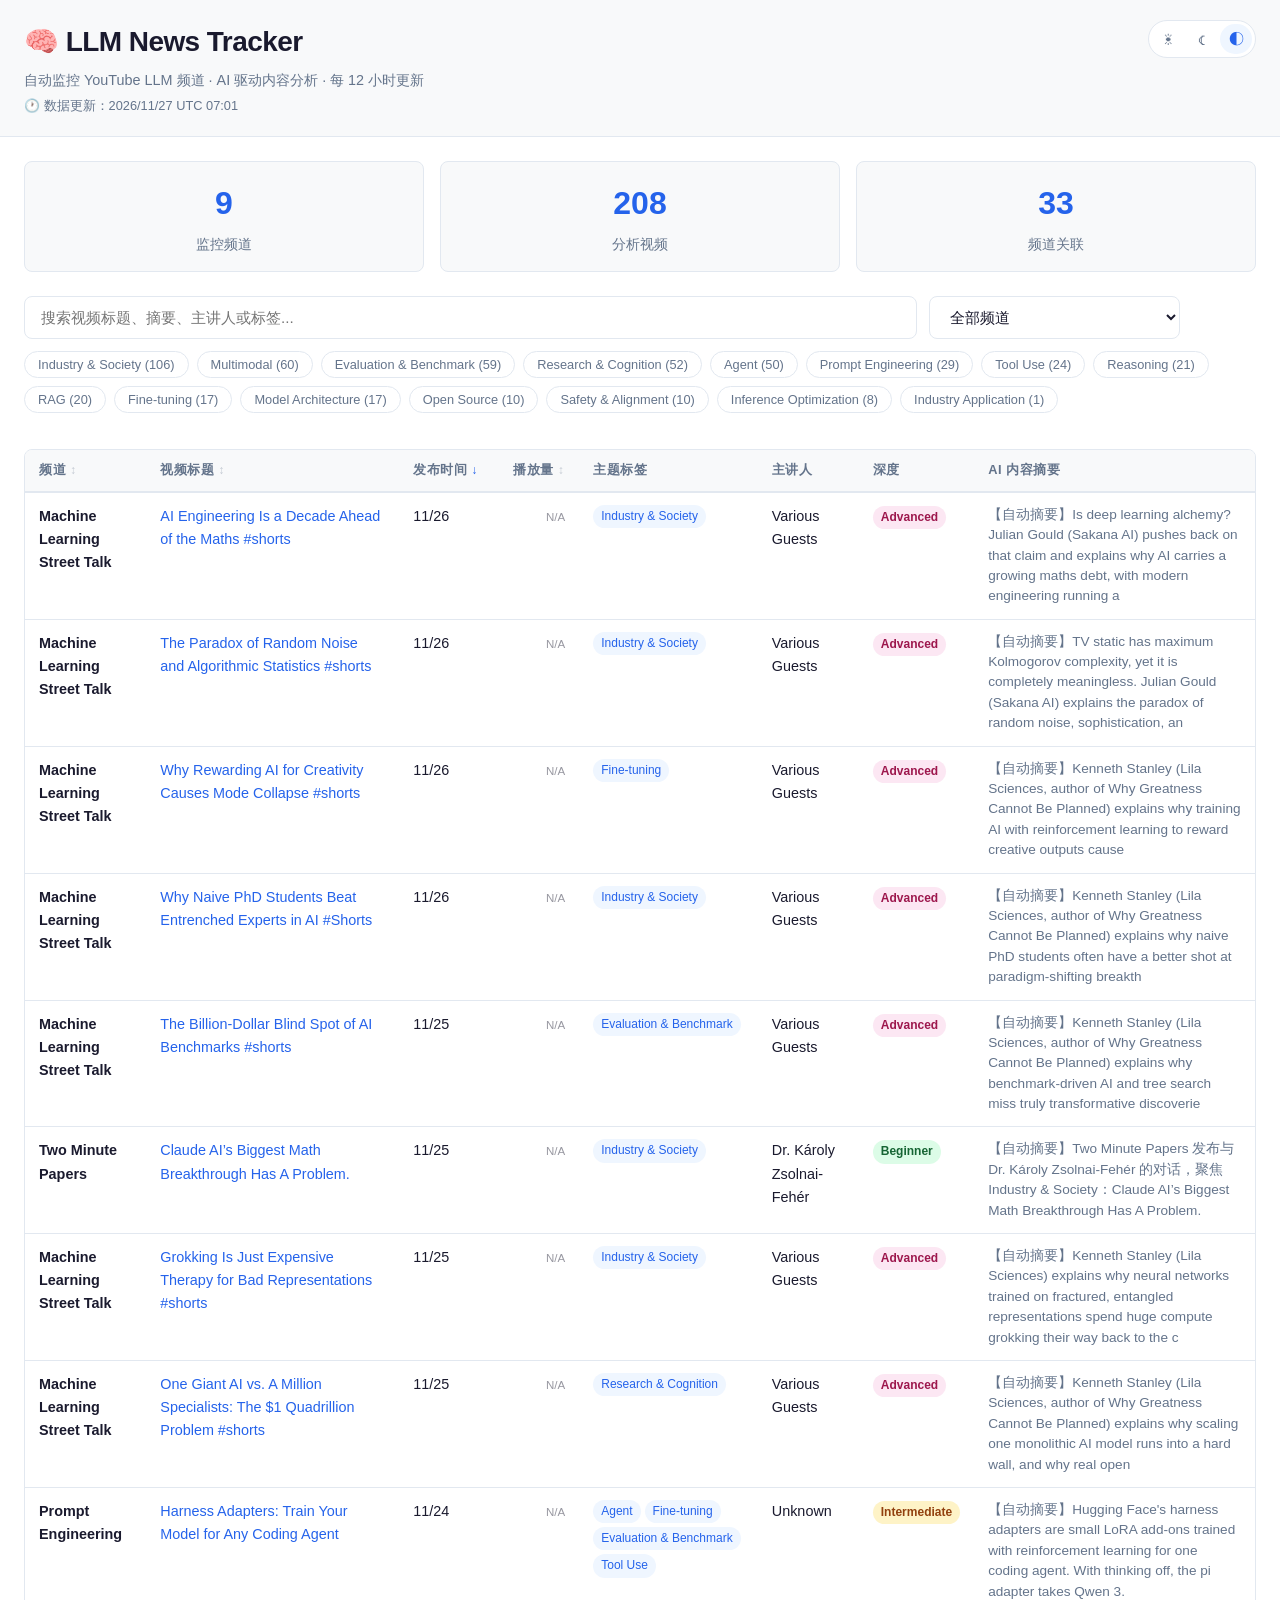
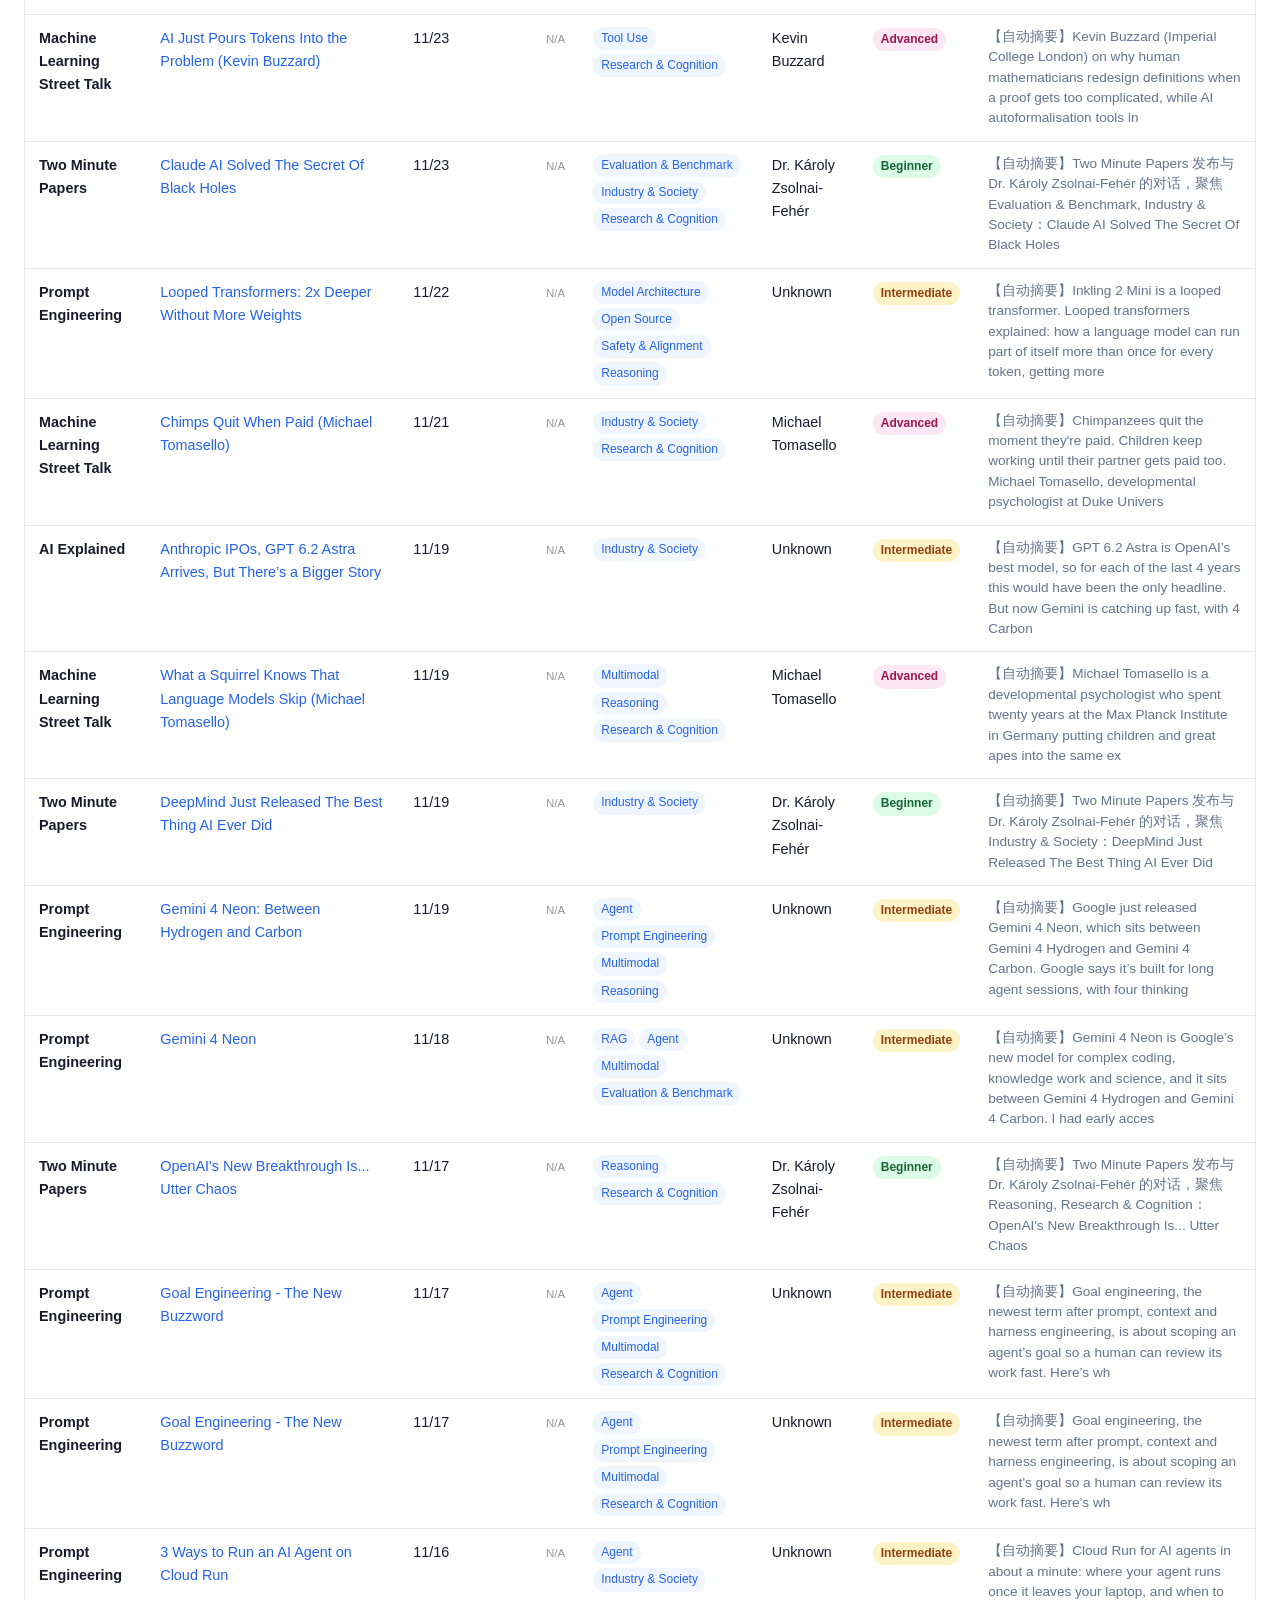
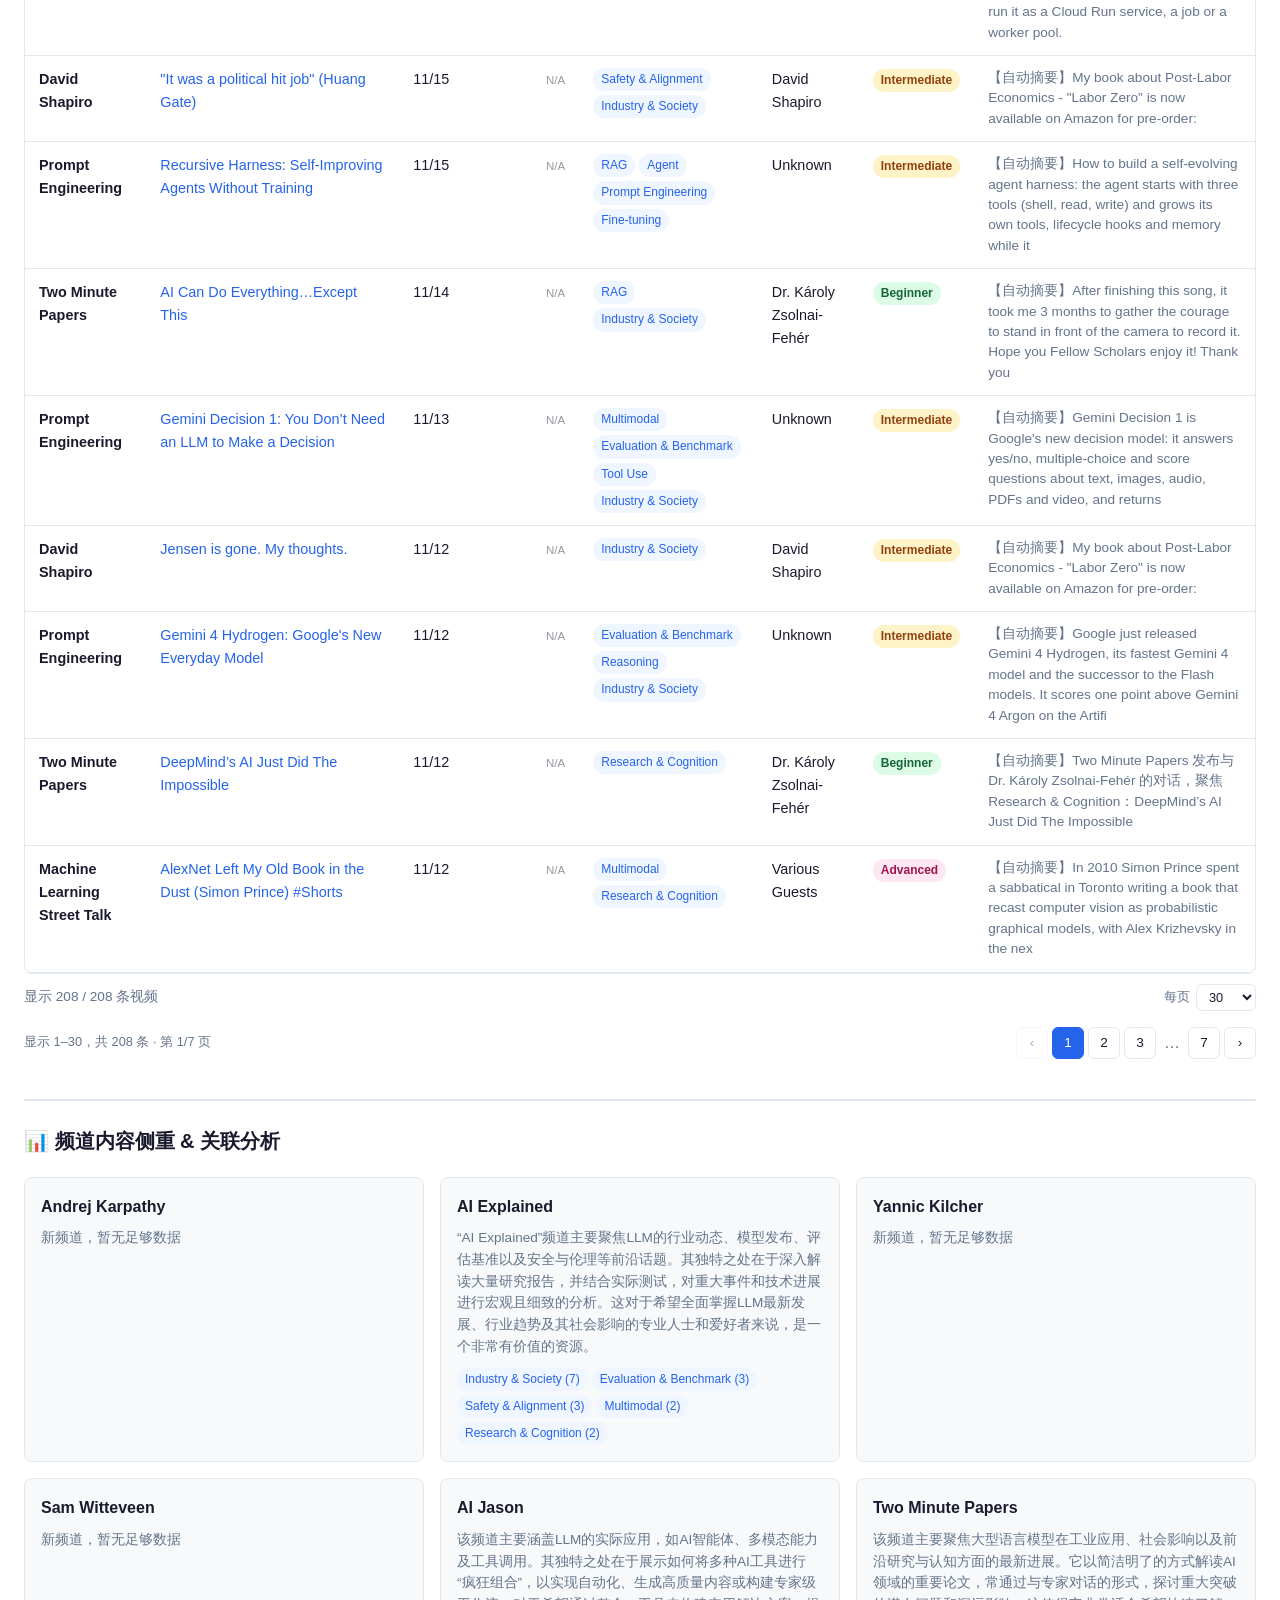
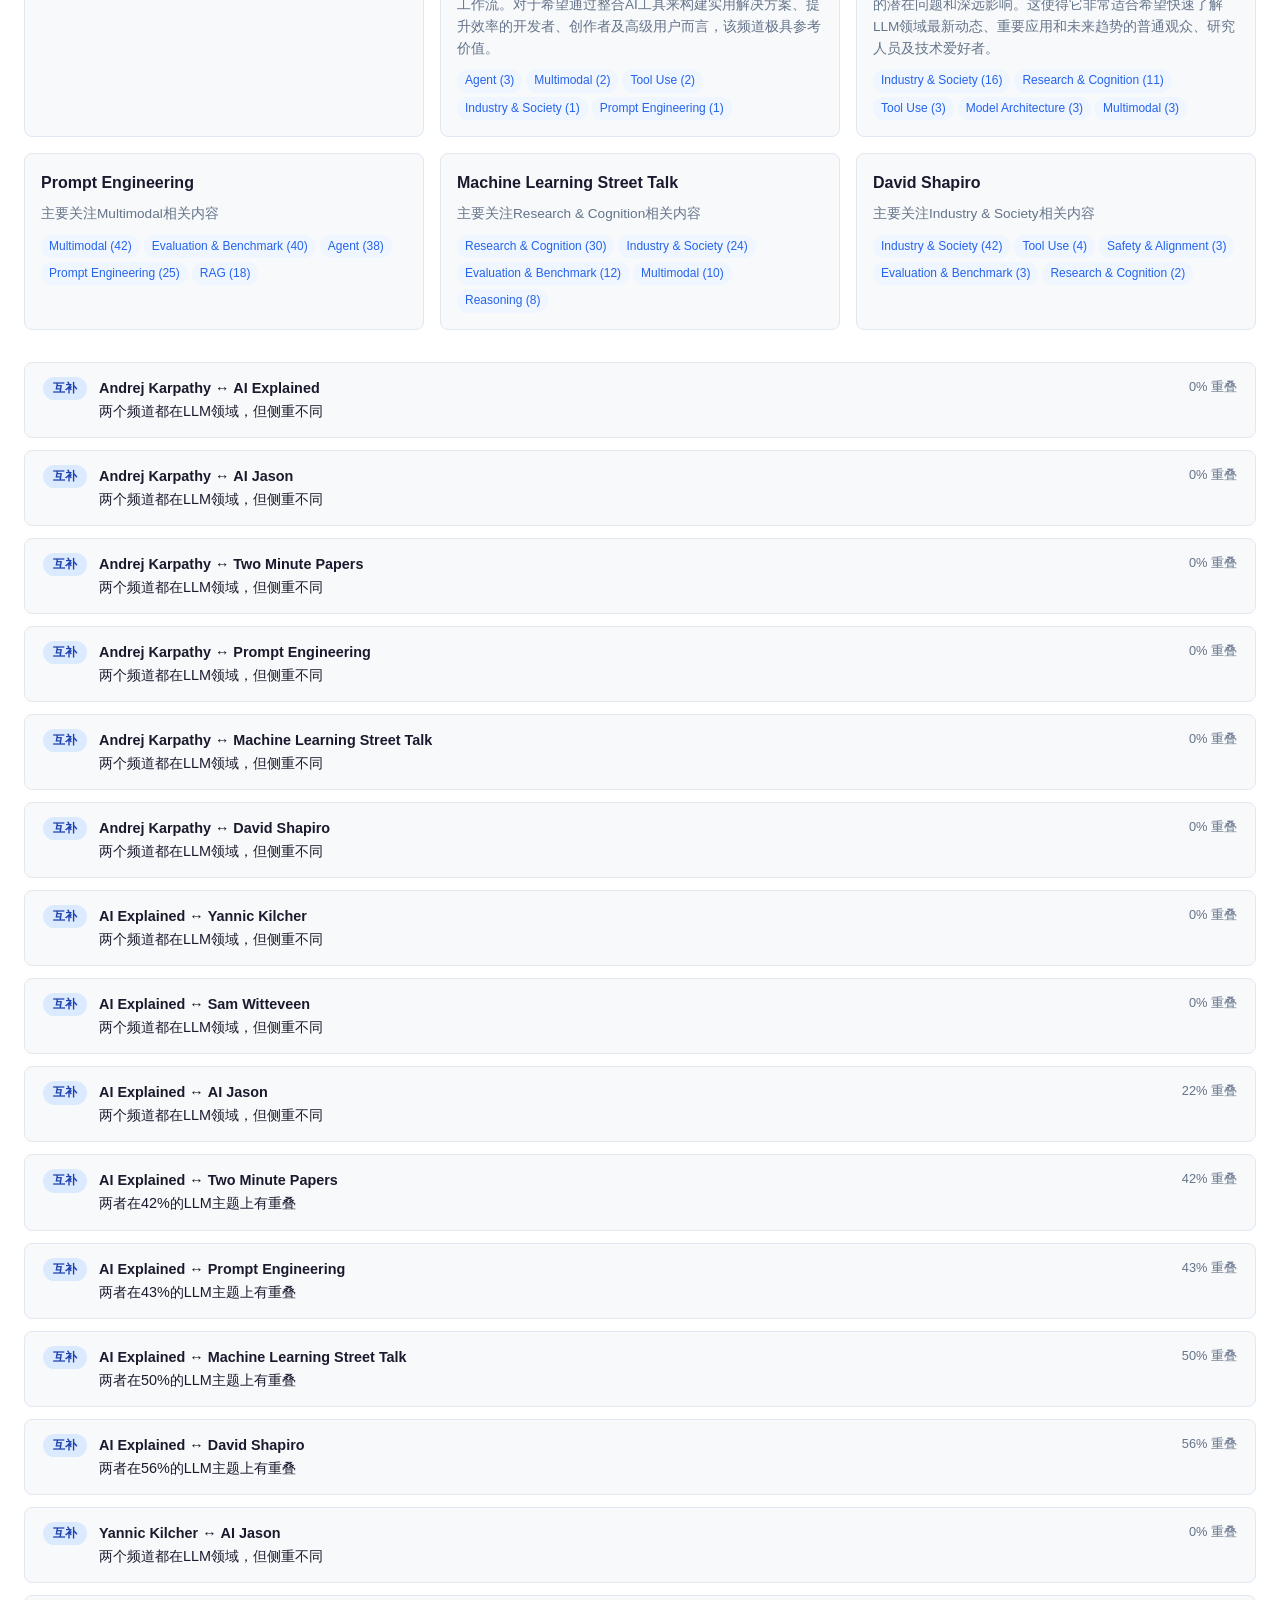
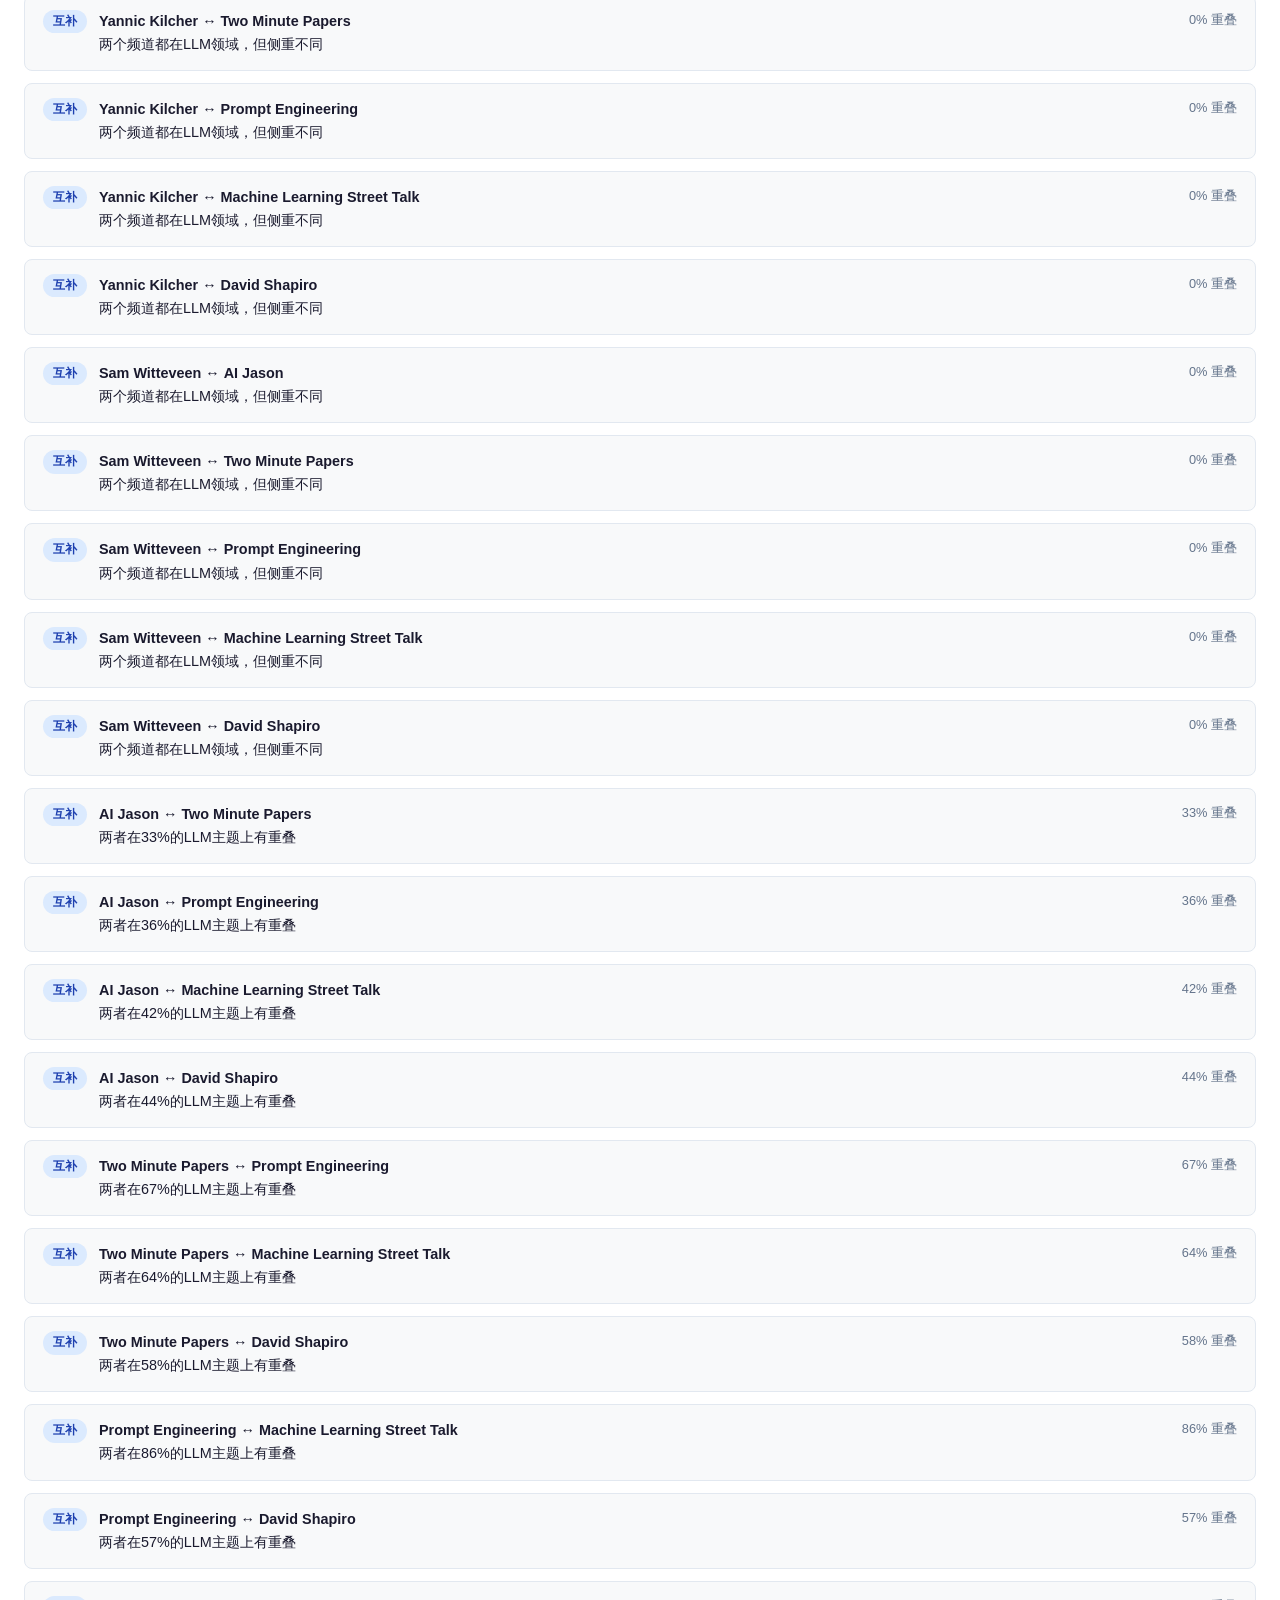
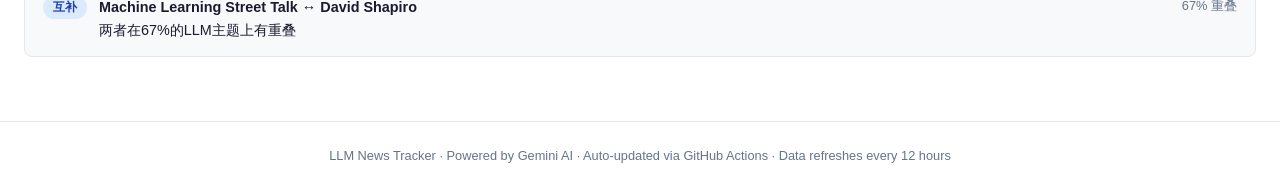
==== commit da2014b2: "Auto-update: 2026-11-27 07:01 UTC" ====
--- a/docs/index.html
+++ b/docs/index.html
@@ -99,7 +99,7 @@
 
 <script>
 // DATA_PLACEHOLDER — replaced by generate_site.py
-window.APP_DATA = {"videos": [{"video_id": "vDDRbEOyEVc", "channel_id": "UCMLtBahI5DMrt0NPvDSoIRQ", "channel_name": "Machine Learning Street Talk", "title": "AI Engineering Is a Decade Ahead of the Maths #shorts", "url": "https://www.youtube.com/shorts/vDDRbEOyEVc", "published_at": "2026-11-26T05:52:46+00:00", "view_count": 0, "duration": 0, "duration_string": "", "has_captions": false, "fetched_at": "2026-11-26T06:57:11.382359+00:00", "analyzed": true, "analysis": {"summary": "【自动摘要】Is deep learning alchemy? Julian Gould (Sakana AI) pushes back on that claim and explains why AI carries a growing maths debt, with modern engineering running a", "topics": ["Industry & Society"], "speaker": "Various Guests", "technical_level": "Advanced", "analyzed_at": "2026-11-26T06:57:11.382697+00:00", "_fallback": true}, "subtitle_retries": 2}, {"video_id": "4HGQvNT8guw", "channel_id": "UCMLtBahI5DMrt0NPvDSoIRQ", "channel_name": "Machine Learning Street Talk", "title": "The Paradox of Random Noise and Algorithmic Statistics #shorts", "url": "https://www.youtube.com/shorts/4HGQvNT8guw", "published_at": "2026-11-26T05:32:42+00:00", "view_count": 0, "duration": 0, "duration_string": "", "has_captions": false, "fetched_at": "2026-11-26T06:57:24.205856+00:00", "analyzed": true, "analysis": {"summary": "【自动摘要】TV static has maximum Kolmogorov complexity, yet it is completely meaningless. Julian Gould (Sakana AI) explains the paradox of random noise, sophistication, an", "topics": ["Industry & Society"], "speaker": "Various Guests", "technical_level": "Advanced", "analyzed_at": "2026-11-26T06:57:24.206005+00:00", "_fallback": true}, "subtitle_retries": 2}, {"video_id": "nD1X9iYsHT4", "channel_id": "UCMLtBahI5DMrt0NPvDSoIRQ", "channel_name": "Machine Learning Street Talk", "title": "Why Rewarding AI for Creativity Causes Mode Collapse #shorts", "url": "https://www.youtube.com/shorts/nD1X9iYsHT4", "published_at": "2026-11-26T02:19:31+00:00", "view_count": 0, "duration": 0, "duration_string": "", "has_captions": false, "fetched_at": "2026-11-26T06:57:36.894108+00:00", "analyzed": true, "analysis": {"summary": "【自动摘要】Kenneth Stanley (Lila Sciences, author of Why Greatness Cannot Be Planned) explains why training AI with reinforcement learning to reward creative outputs cause", "topics": ["Fine-tuning"], "speaker": "Various Guests", "technical_level": "Advanced", "analyzed_at": "2026-11-26T06:57:36.894260+00:00", "_fallback": true}, "subtitle_retries": 2}, {"video_id": "cgveN7Hc8bE", "channel_id": "UCMLtBahI5DMrt0NPvDSoIRQ", "channel_name": "Machine Learning Street Talk", "title": "Why Naive PhD Students Beat Entrenched Experts in AI #Shorts", "url": "https://www.youtube.com/shorts/cgveN7Hc8bE", "published_at": "2026-11-26T02:19:08+00:00", "view_count": 0, "duration": 0, "duration_string": "", "has_captions": false, "fetched_at": "2026-11-26T06:57:49.359853+00:00", "analyzed": true, "analysis": {"summary": "【自动摘要】Kenneth Stanley (Lila Sciences, author of Why Greatness Cannot Be Planned) explains why naive PhD students often have a better shot at paradigm-shifting breakth", "topics": ["Industry & Society"], "speaker": "Various Guests", "technical_level": "Advanced", "analyzed_at": "2026-11-26T06:57:49.359998+00:00", "_fallback": true}, "subtitle_retries": 2}, {"video_id": "KaraiGjLJAQ", "channel_id": "UCMLtBahI5DMrt0NPvDSoIRQ", "channel_name": "Machine Learning Street Talk", "title": "The Billion-Dollar Blind Spot of AI Benchmarks #shorts", "url": "https://www.youtube.com/shorts/KaraiGjLJAQ", "published_at": "2026-11-25T12:44:54+00:00", "view_count": 0, "duration": 0, "duration_string": "", "has_captions": false, "fetched_at": "2026-11-25T21:05:47.881564+00:00", "analyzed": true, "analysis": {"summary": "【自动摘要】Kenneth Stanley (Lila Sciences, author of Why Greatness Cannot Be Planned) explains why benchmark-driven AI and tree search miss truly transformative discoverie", "topics": ["Evaluation & Benchmark"], "speaker": "Various Guests", "technical_level": "Advanced", "analyzed_at": "2026-11-25T21:05:47.881721+00:00", "_fallback": true}, "subtitle_retries": 3}, {"video_id": "hwWlEuI359w", "channel_id": "UCbfYPyITQ-7l4upoX8nvctg", "channel_name": "Two Minute Papers", "title": "Claude AI’s Biggest Math Breakthrough Has A Problem.", "url": "https://www.youtube.com/watch?v=hwWlEuI359w", "published_at": "2026-11-25T09:54:23+00:00", "view_count": 0, "duration": 0, "duration_string": "", "has_captions": false, "fetched_at": "2026-11-25T21:05:32.362170+00:00", "analyzed": true, "analysis": {"summary": "【自动摘要】Two Minute Papers 发布与 Dr. Károly Zsolnai-Fehér 的对话，聚焦 Industry & Society：Claude AI’s Biggest Math Breakthrough Has A Problem.", "topics": ["Industry & Society"], "speaker": "Dr. Károly Zsolnai-Fehér", "technical_level": "Beginner", "analyzed_at": "2026-11-25T21:05:32.362596+00:00", "_fallback": true}, "subtitle_retries": 3}, {"video_id": "DvQ08TWOCtM", "channel_id": "UCMLtBahI5DMrt0NPvDSoIRQ", "channel_name": "Machine Learning Street Talk", "title": "Grokking Is Just Expensive Therapy for Bad Representations #shorts", "url": "https://www.youtube.com/shorts/DvQ08TWOCtM", "published_at": "2026-11-25T06:43:28+00:00", "view_count": 0, "duration": 0, "duration_string": "", "has_captions": false, "fetched_at": "2026-11-25T07:05:43.846964+00:00", "analyzed": true, "analysis": {"summary": "【自动摘要】Kenneth Stanley (Lila Sciences) explains why neural networks trained on fractured, entangled representations spend huge compute grokking their way back to the c", "topics": ["Industry & Society"], "speaker": "Various Guests", "technical_level": "Advanced", "analyzed_at": "2026-11-25T07:05:43.847356+00:00", "_fallback": true}, "subtitle_retries": 3}, {"video_id": "ZeplNfEg0WQ", "channel_id": "UCMLtBahI5DMrt0NPvDSoIRQ", "channel_name": "Machine Learning Street Talk", "title": "One Giant AI vs. A Million Specialists: The $1 Quadrillion Problem #shorts", "url": "https://www.youtube.com/shorts/ZeplNfEg0WQ", "published_at": "2026-11-25T06:43:03+00:00", "view_count": 0, "duration": 0, "duration_string": "", "has_captions": false, "fetched_at": "2026-11-25T07:06:00.581574+00:00", "analyzed": true, "analysis": {"summary": "【自动摘要】Kenneth Stanley (Lila Sciences, author of Why Greatness Cannot Be Planned) explains why scaling one monolithic AI model runs into a hard wall, and why real open", "topics": ["Research & Cognition"], "speaker": "Various Guests", "technical_level": "Advanced", "analyzed_at": "2026-11-25T07:06:00.581739+00:00", "_fallback": true}, "subtitle_retries": 3}, {"video_id": "4NzM2hcWp1s", "channel_id": "UCDq7SjbgRKty5TgGafW8Clg", "channel_name": "Prompt Engineering", "title": "Harness Adapters: Train Your Model for Any Coding Agent", "url": "https://www.youtube.com/watch?v=4NzM2hcWp1s", "published_at": "2026-11-24T14:00:18+00:00", "view_count": 0, "duration": 0, "duration_string": "", "has_captions": false, "fetched_at": "2026-11-24T21:56:35.051548+00:00", "analyzed": true, "subtitle_retries": 3, "no_subtitle_count": 1, "analysis": {"summary": "【自动摘要】Hugging Face's harness adapters are small LoRA add-ons trained with reinforcement learning for one coding agent. With thinking off, the pi adapter takes Qwen 3.", "topics": ["Agent", "Fine-tuning", "Evaluation & Benchmark", "Tool Use"], "speaker": "Unknown", "technical_level": "Intermediate", "analyzed_at": "2026-11-25T07:00:12.851176+00:00", "_fallback": true}}, {"video_id": "IUcrxIM0K-Y", "channel_id": "UCMLtBahI5DMrt0NPvDSoIRQ", "channel_name": "Machine Learning Street Talk", "title": "AI Just Pours Tokens Into the Problem (Kevin Buzzard)", "url": "https://www.youtube.com/shorts/IUcrxIM0K-Y", "published_at": "2026-11-23T10:51:27+00:00", "view_count": 0, "duration": 0, "duration_string": "", "has_captions": false, "fetched_at": "2026-11-23T23:25:30.761724+00:00", "analyzed": true, "subtitle_retries": 3, "no_subtitle_count": 3, "analysis": {"summary": "【自动摘要】Kevin Buzzard (Imperial College London) on why human mathematicians redesign definitions when a proof gets too complicated, while AI autoformalisation tools in ", "topics": ["Tool Use", "Research & Cognition"], "speaker": "Kevin Buzzard", "technical_level": "Advanced", "analyzed_at": "2026-11-25T07:00:12.851652+00:00", "_fallback": true}}, {"video_id": "1jPdehG3Hms", "channel_id": "UCbfYPyITQ-7l4upoX8nvctg", "channel_name": "Two Minute Papers", "title": "Claude AI Solved The Secret Of Black Holes", "url": "https://www.youtube.com/watch?v=1jPdehG3Hms", "published_at": "2026-11-23T07:37:52+00:00", "view_count": 0, "duration": 0, "duration_string": "", "has_captions": false, "fetched_at": "2026-11-23T23:25:16.858350+00:00", "analyzed": true, "subtitle_retries": 3, "no_subtitle_count": 3, "analysis": {"summary": "【自动摘要】Two Minute Papers 发布与 Dr. Károly Zsolnai-Fehér 的对话，聚焦 Evaluation & Benchmark, Industry & Society：Claude AI Solved The Secret Of Black Holes", "topics": ["Evaluation & Benchmark", "Industry & Society", "Research & Cognition"], "speaker": "Dr. Károly Zsolnai-Fehér", "technical_level": "Beginner", "analyzed_at": "2026-11-25T07:00:12.851903+00:00", "_fallback": true}}, {"video_id": "TPtfyKEAk6c", "channel_id": "UCDq7SjbgRKty5TgGafW8Clg", "channel_name": "Prompt Engineering", "title": "Looped Transformers: 2x Deeper Without More Weights", "url": "https://www.youtube.com/watch?v=TPtfyKEAk6c", "published_at": "2026-11-22T14:00:19+00:00", "view_count": 0, "duration": 0, "duration_string": "", "has_captions": false, "fetched_at": "2026-11-22T19:04:20.643192+00:00", "analyzed": true, "subtitle_retries": 3, "no_subtitle_count": 3, "analysis": {"summary": "【自动摘要】Inkling 2 Mini is a looped transformer. Looped transformers explained: how a language model can run part of itself more than once for every token, getting more ", "topics": ["Model Architecture", "Open Source", "Safety & Alignment", "Reasoning"], "speaker": "Unknown", "technical_level": "Intermediate", "analyzed_at": "2026-11-25T07:00:12.851976+00:00", "_fallback": true}}, {"video_id": "INeNb0wwErg", "channel_id": "UCMLtBahI5DMrt0NPvDSoIRQ", "channel_name": "Machine Learning Street Talk", "title": "Chimps Quit When Paid (Michael Tomasello)", "url": "https://www.youtube.com/shorts/INeNb0wwErg", "published_at": "2026-11-21T14:30:43+00:00", "view_count": 0, "duration": 0, "duration_string": "", "has_captions": false, "fetched_at": "2026-11-21T18:44:17.742718+00:00", "analyzed": true, "subtitle_retries": 3, "no_subtitle_count": 3, "analysis": {"summary": "【自动摘要】Chimpanzees quit the moment they're paid. Children keep working until their partner gets paid too. Michael Tomasello, developmental psychologist at Duke Univers", "topics": ["Industry & Society", "Research & Cognition"], "speaker": "Michael Tomasello", "technical_level": "Advanced", "analyzed_at": "2026-11-25T07:00:12.852039+00:00", "_fallback": true}}, {"video_id": "KGA7B_c_S4s", "channel_id": "UCNJ1Ymd5yFuUPtn21xtRbbw", "channel_name": "AI Explained", "title": "Anthropic IPOs, GPT 6.2 Astra Arrives, But There’s a Bigger Story", "url": "https://www.youtube.com/watch?v=KGA7B_c_S4s", "published_at": "2026-11-19T20:03:10+00:00", "view_count": 0, "duration": 0, "duration_string": "", "has_captions": false, "fetched_at": "2026-11-20T05:54:01.938675+00:00", "analyzed": true, "subtitle_retries": 3, "no_subtitle_count": 3, "analysis": {"summary": "【自动摘要】GPT 6.2 Astra is OpenAI’s best model, so for each of the last 4 years this would have been the only headline. But now Gemini is catching up fast, with 4 Carbon ", "topics": ["Industry & Society"], "speaker": "Unknown", "technical_level": "Intermediate", "analyzed_at": "2026-11-25T07:00:12.852129+00:00", "_fallback": true}}, {"video_id": "io7qhEjJoik", "channel_id": "UCMLtBahI5DMrt0NPvDSoIRQ", "channel_name": "Machine Learning Street Talk", "title": "What a Squirrel Knows That Language Models Skip (Michael Tomasello)", "url": "https://www.youtube.com/watch?v=io7qhEjJoik", "published_at": "2026-11-19T14:22:11+00:00", "view_count": 0, "duration": 0, "duration_string": "", "has_captions": false, "fetched_at": "2026-11-19T20:00:04.323932+00:00", "analyzed": true, "subtitle_retries": 3, "no_subtitle_count": 3, "analysis": {"summary": "【自动摘要】Michael Tomasello is a developmental psychologist who spent twenty years at the Max Planck Institute in Germany putting children and great apes into the same ex", "topics": ["Multimodal", "Reasoning", "Research & Cognition"], "speaker": "Michael Tomasello", "technical_level": "Advanced", "analyzed_at": "2026-11-25T07:00:12.852201+00:00", "_fallback": true}}, {"video_id": "Cy7Wz6Z4TWU", "channel_id": "UCbfYPyITQ-7l4upoX8nvctg", "channel_name": "Two Minute Papers", "title": "DeepMind Just Released The Best Thing AI Ever Did", "url": "https://www.youtube.com/watch?v=Cy7Wz6Z4TWU", "published_at": "2026-11-19T09:26:19+00:00", "view_count": 0, "duration": 0, "duration_string": "", "has_captions": false, "fetched_at": "2026-11-19T19:59:35.636563+00:00", "analyzed": true, "subtitle_retries": 3, "no_subtitle_count": 3, "analysis": {"summary": "【自动摘要】Two Minute Papers 发布与 Dr. Károly Zsolnai-Fehér 的对话，聚焦 Industry & Society：DeepMind Just Released The Best Thing AI Ever Did", "topics": ["Industry & Society"], "speaker": "Dr. Károly Zsolnai-Fehér", "technical_level": "Beginner", "analyzed_at": "2026-11-25T07:00:12.852294+00:00", "_fallback": true}}, {"video_id": "ZjDycWzWQbU", "channel_id": "UCDq7SjbgRKty5TgGafW8Clg", "channel_name": "Prompt Engineering", "title": "Gemini 4 Neon: Between Hydrogen and Carbon", "url": "https://www.youtube.com/shorts/ZjDycWzWQbU", "published_at": "2026-11-19T06:14:26+00:00", "view_count": 0, "duration": 0, "duration_string": "", "has_captions": false, "fetched_at": "2026-11-19T19:59:49.969547+00:00", "analyzed": true, "subtitle_retries": 3, "no_subtitle_count": 3, "analysis": {"summary": "【自动摘要】Google just released Gemini 4 Neon, which sits between Gemini 4 Hydrogen and Gemini 4 Carbon. Google says it’s built for long agent sessions, with four thinking", "topics": ["Agent", "Prompt Engineering", "Multimodal", "Reasoning"], "speaker": "Unknown", "technical_level": "Intermediate", "analyzed_at": "2026-11-25T07:00:12.852368+00:00", "_fallback": true}}, {"video_id": "Q0ShBenKyqo", "channel_id": "UCDq7SjbgRKty5TgGafW8Clg", "channel_name": "Prompt Engineering", "title": "Gemini 4 Neon", "url": "https://www.youtube.com/watch?v=Q0ShBenKyqo", "published_at": "2026-11-18T21:46:40+00:00", "view_count": 0, "duration": 0, "duration_string": "", "has_captions": false, "fetched_at": "2026-11-19T05:59:51.925182+00:00", "analyzed": true, "subtitle_retries": 3, "no_subtitle_count": 3, "analysis": {"summary": "【自动摘要】Gemini 4 Neon is Google’s new model for complex coding, knowledge work and science, and it sits between Gemini 4 Hydrogen and Gemini 4 Carbon. I had early acces", "topics": ["RAG", "Agent", "Multimodal", "Evaluation & Benchmark"], "speaker": "Unknown", "technical_level": "Intermediate", "analyzed_at": "2026-11-25T07:00:12.852438+00:00", "_fallback": true}}, {"video_id": "gl2U4fGTr6g", "channel_id": "UCbfYPyITQ-7l4upoX8nvctg", "channel_name": "Two Minute Papers", "title": "OpenAI's New Breakthrough Is... Utter Chaos", "url": "https://www.youtube.com/watch?v=gl2U4fGTr6g", "published_at": "2026-11-17T12:46:24+00:00", "view_count": 0, "duration": 0, "duration_string": "", "has_captions": false, "fetched_at": "2026-11-17T20:29:52.968245+00:00", "analyzed": true, "subtitle_retries": 3, "no_subtitle_count": 3, "analysis": {"summary": "【自动摘要】Two Minute Papers 发布与 Dr. Károly Zsolnai-Fehér 的对话，聚焦 Reasoning, Research & Cognition：OpenAI's New Breakthrough Is... Utter Chaos", "topics": ["Reasoning", "Research & Cognition"], "speaker": "Dr. Károly Zsolnai-Fehér", "technical_level": "Beginner", "analyzed_at": "2026-11-25T07:00:12.852520+00:00", "_fallback": true}}, {"video_id": "T4vxQxpdNi8", "channel_id": "UCDq7SjbgRKty5TgGafW8Clg", "channel_name": "Prompt Engineering", "title": "Goal Engineering - The New Buzzword", "url": "https://www.youtube.com/shorts/T4vxQxpdNi8", "published_at": "2026-11-17T07:13:07+00:00", "view_count": 0, "duration": 0, "duration_string": "", "has_captions": false, "fetched_at": "2026-11-17T20:30:08.262474+00:00", "analyzed": true, "subtitle_retries": 3, "no_subtitle_count": 3, "analysis": {"summary": "【自动摘要】Goal engineering, the newest term after prompt, context and harness engineering, is about scoping an agent’s goal so a human can review its work fast. Here’s wh", "topics": ["Agent", "Prompt Engineering", "Multimodal", "Research & Cognition"], "speaker": "Unknown", "technical_level": "Intermediate", "analyzed_at": "2026-11-25T07:00:12.852595+00:00", "_fallback": true}}, {"video_id": "ZtwexS12FC0", "channel_id": "UCDq7SjbgRKty5TgGafW8Clg", "channel_name": "Prompt Engineering", "title": "Goal Engineering - The New Buzzword", "url": "https://www.youtube.com/watch?v=ZtwexS12FC0", "published_at": "2026-11-17T05:05:04+00:00", "view_count": 0, "duration": 0, "duration_string": "", "has_captions": false, "fetched_at": "2026-11-17T06:40:04.821731+00:00", "analyzed": true, "subtitle_retries": 3, "no_subtitle_count": 3, "analysis": {"summary": "【自动摘要】Goal engineering, the newest term after prompt, context and harness engineering, is about scoping an agent’s goal so a human can review its work fast. Here’s wh", "topics": ["Agent", "Prompt Engineering", "Multimodal", "Research & Cognition"], "speaker": "Unknown", "technical_level": "Intermediate", "analyzed_at": "2026-11-25T07:00:12.852666+00:00", "_fallback": true}}, {"video_id": "t1s_wjsUSsg", "channel_id": "UCDq7SjbgRKty5TgGafW8Clg", "channel_name": "Prompt Engineering", "title": "3 Ways to Run an AI Agent on Cloud Run", "url": "https://www.youtube.com/shorts/t1s_wjsUSsg", "published_at": "2026-11-16T06:37:15+00:00", "view_count": 0, "duration": 0, "duration_string": "", "has_captions": false, "fetched_at": "2026-11-16T21:40:22.877513+00:00", "analyzed": true, "subtitle_retries": 3, "no_subtitle_count": 3, "analysis": {"summary": "【自动摘要】Cloud Run for AI agents in about a minute: where your agent runs once it leaves your laptop, and when to run it as a Cloud Run service, a job or a worker pool. ", "topics": ["Agent", "Industry & Society"], "speaker": "Unknown", "technical_level": "Intermediate", "analyzed_at": "2026-11-25T07:00:12.852749+00:00", "_fallback": true}}, {"video_id": "53uYYeNC6Ek", "channel_id": "UCvKRFNawVcuz4b9ihUTApCg", "channel_name": "David Shapiro", "title": "\"It was a political hit job\" (Huang Gate)", "url": "https://www.youtube.com/watch?v=53uYYeNC6Ek", "published_at": "2026-11-15T14:03:13+00:00", "view_count": 0, "duration": 0, "duration_string": "", "has_captions": false, "fetched_at": "2026-11-15T18:30:59.339248+00:00", "analyzed": true, "subtitle_retries": 3, "no_subtitle_count": 3, "analysis": {"summary": "【自动摘要】My book about Post-Labor Economics - \"Labor Zero\" is now available on Amazon for pre-order:", "topics": ["Safety & Alignment", "Industry & Society"], "speaker": "David Shapiro", "technical_level": "Intermediate", "analyzed_at": "2026-11-25T07:00:12.852782+00:00", "_fallback": true}}, {"video_id": "XaJi7a0UChs", "channel_id": "UCDq7SjbgRKty5TgGafW8Clg", "channel_name": "Prompt Engineering", "title": "Recursive Harness: Self-Improving Agents Without Training", "url": "https://www.youtube.com/watch?v=XaJi7a0UChs", "published_at": "2026-11-15T14:00:00+00:00", "view_count": 0, "duration": 0, "duration_string": "", "has_captions": false, "fetched_at": "2026-11-15T18:30:44.510300+00:00", "analyzed": true, "subtitle_retries": 3, "no_subtitle_count": 3, "analysis": {"summary": "【自动摘要】How to build a self-evolving agent harness: the agent starts with three tools (shell, read, write) and grows its own tools, lifecycle hooks and memory while it ", "topics": ["RAG", "Agent", "Prompt Engineering", "Fine-tuning"], "speaker": "Unknown", "technical_level": "Intermediate", "analyzed_at": "2026-11-25T07:00:12.852850+00:00", "_fallback": true}}, {"video_id": "x7iwI6WfWS0", "channel_id": "UCbfYPyITQ-7l4upoX8nvctg", "channel_name": "Two Minute Papers", "title": "AI Can Do Everything…Except This", "url": "https://www.youtube.com/watch?v=x7iwI6WfWS0", "published_at": "2026-11-14T08:40:55+00:00", "view_count": 0, "duration": 0, "duration_string": "", "has_captions": false, "fetched_at": "2026-11-14T17:41:42.889379+00:00", "analyzed": true, "subtitle_retries": 3, "no_subtitle_count": 3, "analysis": {"summary": "【自动摘要】After finishing this song, it took me 3 months to gather the courage to stand in front of the camera to record it. Hope you Fellow Scholars enjoy it! Thank you ", "topics": ["RAG", "Industry & Society"], "speaker": "Dr. Károly Zsolnai-Fehér", "technical_level": "Beginner", "analyzed_at": "2026-11-25T07:00:12.852936+00:00", "_fallback": true}}, {"video_id": "-On9ZKGiMfA", "channel_id": "UCDq7SjbgRKty5TgGafW8Clg", "channel_name": "Prompt Engineering", "title": "Gemini Decision 1: You Don’t Need an LLM to Make a Decision", "url": "https://www.youtube.com/watch?v=-On9ZKGiMfA", "published_at": "2026-11-13T14:00:09+00:00", "view_count": 0, "duration": 0, "duration_string": "", "has_captions": false, "fetched_at": "2026-11-13T19:14:45.938035+00:00", "analyzed": true, "subtitle_retries": 3, "no_subtitle_count": 3, "analysis": {"summary": "【自动摘要】Gemini Decision 1 is Google's new decision model: it answers yes/no, multiple-choice and score questions about text, images, audio, PDFs and video, and returns ", "topics": ["Multimodal", "Evaluation & Benchmark", "Tool Use", "Industry & Society"], "speaker": "Unknown", "technical_level": "Intermediate", "analyzed_at": "2026-11-25T07:00:12.853014+00:00", "_fallback": true}}, {"video_id": "M_Fzx5KzBwY", "channel_id": "UCvKRFNawVcuz4b9ihUTApCg", "channel_name": "David Shapiro", "title": "Jensen is gone. My thoughts.", "url": "https://www.youtube.com/watch?v=M_Fzx5KzBwY", "published_at": "2026-11-12T21:23:26+00:00", "view_count": 0, "duration": 0, "duration_string": "", "has_captions": false, "fetched_at": "2026-11-13T19:15:15.043835+00:00", "analyzed": true, "subtitle_retries": 3, "no_subtitle_count": 3, "analysis": {"summary": "【自动摘要】My book about Post-Labor Economics - \"Labor Zero\" is now available on Amazon for pre-order:", "topics": ["Industry & Society"], "speaker": "David Shapiro", "technical_level": "Intermediate", "analyzed_at": "2026-11-25T07:00:12.853045+00:00", "_fallback": true}}, {"video_id": "2imEgVWkeoA", "channel_id": "UCDq7SjbgRKty5TgGafW8Clg", "channel_name": "Prompt Engineering", "title": "Gemini 4 Hydrogen: Google's New Everyday Model", "url": "https://www.youtube.com/shorts/2imEgVWkeoA", "published_at": "2026-11-12T19:32:57+00:00", "view_count": 0, "duration": 0, "duration_string": "", "has_captions": false, "fetched_at": "2026-11-13T19:15:00.962660+00:00", "analyzed": true, "subtitle_retries": 3, "no_subtitle_count": 3, "analysis": {"summary": "【自动摘要】Google just released Gemini 4 Hydrogen, its fastest Gemini 4 model and the successor to the Flash models. It scores one point above Gemini 4 Argon on the Artifi", "topics": ["Evaluation & Benchmark", "Reasoning", "Industry & Society"], "speaker": "Unknown", "technical_level": "Intermediate", "analyzed_at": "2026-11-25T07:00:12.853113+00:00", "_fallback": true}}, {"video_id": "gPNiuyYirfw", "channel_id": "UCbfYPyITQ-7l4upoX8nvctg", "channel_name": "Two Minute Papers", "title": "DeepMind’s AI Just Did The Impossible", "url": "https://www.youtube.com/watch?v=gPNiuyYirfw", "published_at": "2026-11-12T13:41:41+00:00", "view_count": 0, "duration": 0, "duration_string": "", "has_captions": false, "fetched_at": "2026-11-12T19:34:04.553480+00:00", "analyzed": true, "subtitle_retries": 3, "no_subtitle_count": 3, "analysis": {"summary": "【自动摘要】Two Minute Papers 发布与 Dr. Károly Zsolnai-Fehér 的对话，聚焦 Research & Cognition：DeepMind’s AI Just Did The Impossible", "topics": ["Research & Cognition"], "speaker": "Dr. Károly Zsolnai-Fehér", "technical_level": "Beginner", "analyzed_at": "2026-11-25T07:00:12.853200+00:00", "_fallback": true}}, {"video_id": "inwyawObxL4", "channel_id": "UCMLtBahI5DMrt0NPvDSoIRQ", "channel_name": "Machine Learning Street Talk", "title": "AlexNet Left My Old Book in the Dust (Simon Prince) #Shorts", "url": "https://www.youtube.com/shorts/inwyawObxL4", "published_at": "2026-11-12T11:28:24+00:00", "view_count": 0, "duration": 0, "duration_string": "", "has_captions": false, "fetched_at": "2026-11-12T19:34:18.897070+00:00", "analyzed": true, "subtitle_retries": 3, "no_subtitle_count": 3, "analysis": {"summary": "【自动摘要】In 2010 Simon Prince spent a sabbatical in Toronto writing a book that recast computer vision as probabilistic graphical models, with Alex Krizhevsky in the nex", "topics": ["Multimodal", "Research & Cognition"], "speaker": "Various Guests", "technical_level": "Advanced", "analyzed_at": "2026-11-25T07:00:12.853271+00:00", "_fallback": true}}, {"video_id": "10glKhm5LW4", "channel_id": "UCMLtBahI5DMrt0NPvDSoIRQ", "channel_name": "Machine Learning Street Talk", "title": "Lying Only Works Because We're Cooperative (Michael Tomasello)", "url": "https://www.youtube.com/shorts/10glKhm5LW4", "published_at": "2026-11-12T11:27:47+00:00", "view_count": 0, "duration": 0, "duration_string": "", "has_captions": false, "fetched_at": "2026-11-12T19:34:33.622572+00:00", "analyzed": true, "subtitle_retries": 3, "no_subtitle_count": 3, "analysis": {"summary": "【自动摘要】Lying only works because we're cooperative. \"If I tell you it's raining outside, it would never occur to you that I'm lying about that.\" Michael Tomasello, deve", "topics": ["Research & Cognition"], "speaker": "Michael Tomasello", "technical_level": "Advanced", "analyzed_at": "2026-11-25T07:00:12.853344+00:00", "_fallback": true}}, {"video_id": "0w2Crs8RzFE", "channel_id": "UCMLtBahI5DMrt0NPvDSoIRQ", "channel_name": "Machine Learning Street Talk", "title": "How Would You Make a Traffic Light Smart? (Michael Tomasello)", "url": "https://www.youtube.com/shorts/0w2Crs8RzFE", "published_at": "2026-11-12T03:03:27+00:00", "view_count": 0, "duration": 0, "duration_string": "", "has_captions": false, "fetched_at": "2026-11-12T19:34:48.178124+00:00", "analyzed": true, "subtitle_retries": 3, "no_subtitle_count": 3, "analysis": {"summary": "【自动摘要】How would you make a traffic light smart? Michael Tomasello, developmental psychologist at Duke University, on why there's only one solution: perception, a goal", "topics": ["Research & Cognition"], "speaker": "Michael Tomasello", "technical_level": "Advanced", "analyzed_at": "2026-11-25T07:00:12.853412+00:00", "_fallback": true}}, {"video_id": "TiEut-ZUwxs", "channel_id": "UCMLtBahI5DMrt0NPvDSoIRQ", "channel_name": "Machine Learning Street Talk", "title": "Humans Created Languages (Michael Tomasello)", "url": "https://www.youtube.com/shorts/TiEut-ZUwxs", "published_at": "2026-11-12T03:03:17+00:00", "view_count": 0, "duration": 0, "duration_string": "", "has_captions": false, "fetched_at": "2026-11-12T19:35:02.796502+00:00", "analyzed": true, "subtitle_retries": 3, "no_subtitle_count": 3, "analysis": {"summary": "【自动摘要】Humans didn't just learn language, we created it. Michael Tomasello, developmental psychologist at Duke University, on studies where children cut off from talki", "topics": ["Reasoning", "Research & Cognition"], "speaker": "Michael Tomasello", "technical_level": "Advanced", "analyzed_at": "2026-11-25T07:00:12.853479+00:00", "_fallback": true}}, {"video_id": "wyLcJ5kHu_4", "channel_id": "UCMLtBahI5DMrt0NPvDSoIRQ", "channel_name": "Machine Learning Street Talk", "title": "It Was Fred That Broke the Window (Michael Tomasello)", "url": "https://www.youtube.com/shorts/wyLcJ5kHu_4", "published_at": "2026-11-12T03:03:06+00:00", "view_count": 0, "duration": 0, "duration_string": "", "has_captions": false, "fetched_at": "2026-11-12T19:35:18.334951+00:00", "analyzed": true, "subtitle_retries": 3, "no_subtitle_count": 3, "analysis": {"summary": "【自动摘要】Why say \"It was Fred that broke the window\" instead of \"Fred broke the window\"? Michael Tomasello, developmental psychologist at Duke University, on how grammat", "topics": ["Research & Cognition"], "speaker": "Michael Tomasello", "technical_level": "Advanced", "analyzed_at": "2026-11-25T07:00:12.853544+00:00", "_fallback": true}}, {"video_id": "ssD05l4UxmY", "channel_id": "UCMLtBahI5DMrt0NPvDSoIRQ", "channel_name": "Machine Learning Street Talk", "title": "AlexNet Should Never Have Worked (Simon Prince)", "url": "https://www.youtube.com/shorts/ssD05l4UxmY", "published_at": "2026-11-11T21:04:44+00:00", "view_count": 0, "duration": 0, "duration_string": "", "has_captions": false, "fetched_at": "2026-11-12T19:35:33.438166+00:00", "analyzed": true, "subtitle_retries": 3, "no_subtitle_count": 3, "analysis": {"summary": "【自动摘要】Simon Prince on why AlexNet should never have worked. It had 60 million parameters, orders of magnitude more than the vision models of its time. Its input was a", "topics": ["Model Architecture", "Multimodal", "Reasoning", "Research & Cognition"], "speaker": "Various Guests", "technical_level": "Advanced", "analyzed_at": "2026-11-25T07:00:12.853618+00:00", "_fallback": true}}, {"video_id": "g_n55IXQU20", "channel_id": "UCMLtBahI5DMrt0NPvDSoIRQ", "channel_name": "Machine Learning Street Talk", "title": "Three Months After You Build the Harness (Edward Hughes)", "url": "https://www.youtube.com/shorts/g_n55IXQU20", "published_at": "2026-11-11T14:15:21+00:00", "view_count": 918, "duration": 28, "duration_string": "28", "has_captions": false, "fetched_at": "2026-11-11T19:16:49.077152+00:00", "analyzed": true, "subtitle_retries": 3, "no_subtitle_count": 3, "analysis": {"summary": "【自动摘要】Every hand-built harness around an AI model has a shelf life. Edward Hughes explains why his team deliberately does not build harnesses for their AI scientist w", "topics": ["Agent", "Industry & Society"], "speaker": "Various Guests", "technical_level": "Advanced", "analyzed_at": "2026-11-25T07:00:12.853703+00:00", "_fallback": true}}, {"video_id": "BnA4i_vjcV4", "channel_id": "UCMLtBahI5DMrt0NPvDSoIRQ", "channel_name": "Machine Learning Street Talk", "title": "LLMs Cosplay Understanding (Jeremy Howard)", "url": "https://www.youtube.com/shorts/BnA4i_vjcV4", "published_at": "2026-11-11T13:50:12+00:00", "view_count": 917, "duration": 61, "duration_string": "1:01", "has_captions": false, "fetched_at": "2026-11-11T19:16:56.318743+00:00", "analyzed": true, "subtitle_retries": 3, "no_subtitle_count": 3, "analysis": {"summary": "【自动摘要】Jeremy Howard, co-founder of fast.ai and Answer.AI, on the endless online argument over whether LLMs \"really\" understand. His answer is that both sides are righ", "topics": ["Reasoning", "Research & Cognition"], "speaker": "Jeremy Howard", "technical_level": "Advanced", "analyzed_at": "2026-11-25T07:00:12.853773+00:00", "_fallback": true}}, {"video_id": "qD3FrUgkVII", "channel_id": "UCMLtBahI5DMrt0NPvDSoIRQ", "channel_name": "Machine Learning Street Talk", "title": "Claude's \"Clean-Room\" Compiler Copied LLVM's Mistakes (Jeremy Howard)", "url": "https://www.youtube.com/shorts/qD3FrUgkVII", "published_at": "2026-11-11T08:21:36+00:00", "view_count": 3472, "duration": 66, "duration_string": "1:06", "has_captions": false, "fetched_at": "2026-11-11T19:17:04.105615+00:00", "analyzed": true, "subtitle_retries": 3, "no_subtitle_count": 3, "analysis": {"summary": "【自动摘要】Jeremy Howard, co-founder of fast.ai and Answer.AI, on Anthropic's \"clean-room\" C compiler written by Claude. Chris Lattner's LLVM, the most widely used foundat", "topics": ["Fine-tuning", "Industry & Society", "Research & Cognition"], "speaker": "Jeremy Howard", "technical_level": "Advanced", "analyzed_at": "2026-11-25T07:00:12.853834+00:00", "_fallback": true}}, {"video_id": "WyHxyBrKhaQ", "channel_id": "UCMLtBahI5DMrt0NPvDSoIRQ", "channel_name": "Machine Learning Street Talk", "title": "Random Code Starts Copying Itself (Blaise Agüera y Arcas)", "url": "https://www.youtube.com/shorts/WyHxyBrKhaQ", "published_at": "2026-11-11T08:13:17+00:00", "view_count": 531, "duration": 103, "duration_string": "1:43", "has_captions": false, "fetched_at": "2026-11-11T19:17:18.148439+00:00", "analyzed": true, "subtitle_retries": 3, "no_subtitle_count": 3, "analysis": {"summary": "【自动摘要】Blaise Agüera y Arcas on the BFF experiment. Start with a soup of 1,024 tapes, each 64 random bytes. Pluck two at random, join them end to end, run them, pull t", "topics": ["Industry & Society"], "speaker": "Various Guests", "technical_level": "Advanced", "analyzed_at": "2026-11-25T07:00:12.853922+00:00", "_fallback": true}}, {"video_id": "583ThJIqQ7k", "channel_id": "UCNJ1Ymd5yFuUPtn21xtRbbw", "channel_name": "AI Explained", "title": "Fable 5.2: The Self-Improvement Loop Keeps Loopin’ … (plus Gemini Carbon)", "url": "https://www.youtube.com/watch?v=583ThJIqQ7k", "published_at": "2026-11-10T23:11:36+00:00", "view_count": 0, "duration": 0, "duration_string": "", "has_captions": false, "fetched_at": "2026-11-11T04:49:21.009944+00:00", "analyzed": true, "subtitle_retries": 3, "no_subtitle_count": 3, "analysis": {"summary": "【自动摘要】I’ve read the full Fable 5.2 report at 264 pages, the 30 page METR RSI report, and tested Gemini Carbon and Fable 5.2 hundreds of times. There’s too much to cov", "topics": ["Multimodal", "Evaluation & Benchmark", "Industry & Society"], "speaker": "Unknown", "technical_level": "Intermediate", "analyzed_at": "2026-11-25T07:00:12.854004+00:00", "_fallback": true}}, {"video_id": "SlFMPTdKuAk", "channel_id": "UCDq7SjbgRKty5TgGafW8Clg", "channel_name": "Prompt Engineering", "title": "Gemini 4 Carbon : The New Frontier", "url": "https://www.youtube.com/shorts/SlFMPTdKuAk", "published_at": "2026-11-10T21:16:11+00:00", "view_count": 0, "duration": 0, "duration_string": "", "has_captions": false, "fetched_at": "2026-11-11T19:16:41.351563+00:00", "analyzed": true, "subtitle_retries": 3, "no_subtitle_count": 3, "analysis": {"summary": "【自动摘要】Google's Gemini 4 Carbon is out for developers: 60 on the Artificial Analysis Intelligence Index, a 1M-token context window, up to 1M output tokens, and an intr", "topics": ["Multimodal", "Evaluation & Benchmark", "Industry & Society"], "speaker": "Unknown", "technical_level": "Intermediate", "analyzed_at": "2026-11-25T07:00:12.854073+00:00", "_fallback": true}}, {"video_id": "lQ6wwLHqDAg", "channel_id": "UCDq7SjbgRKty5TgGafW8Clg", "channel_name": "Prompt Engineering", "title": "Gemini 4 Carbon: The Most Capable Model from Google", "url": "https://www.youtube.com/watch?v=lQ6wwLHqDAg", "published_at": "2026-11-10T16:10:05+00:00", "view_count": 0, "duration": 0, "duration_string": "", "has_captions": false, "fetched_at": "2026-11-10T19:21:12.075367+00:00", "analyzed": true, "subtitle_retries": 3, "no_subtitle_count": 3, "analysis": {"summary": "【自动摘要】Gemini 4 Carbon is Google's new model for long engineering tasks. I had early access, so this video skips the benchmarks and shows the outputs: a Three.js open ", "topics": ["Prompt Engineering", "Fine-tuning", "Multimodal", "Evaluation & Benchmark"], "speaker": "Unknown", "technical_level": "Intermediate", "analyzed_at": "2026-11-25T07:00:12.854140+00:00", "_fallback": true}}, {"video_id": "nyBmFVBfKOM", "channel_id": "UCvKRFNawVcuz4b9ihUTApCg", "channel_name": "David Shapiro", "title": "Democrats Want to Ban RSI (NO!)", "url": "https://www.youtube.com/watch?v=nyBmFVBfKOM", "published_at": "2026-11-10T13:00:11+00:00", "view_count": 10855, "duration": 999, "duration_string": "16:39", "has_captions": false, "fetched_at": "2026-11-10T19:21:59.585834+00:00", "analyzed": true, "subtitle_retries": 3, "no_subtitle_count": 3, "analysis": {"summary": "【自动摘要】My book about Post-Labor Economics - \"Labor Zero\" is now available on Amazon for pre-order:", "topics": ["Safety & Alignment", "Industry & Society"], "speaker": "David Shapiro", "technical_level": "Intermediate", "analyzed_at": "2026-11-25T07:00:12.854171+00:00", "_fallback": true}}, {"video_id": "vug73goPJaM", "channel_id": "UCbfYPyITQ-7l4upoX8nvctg", "channel_name": "Two Minute Papers", "title": "Is Software Over?", "url": "https://www.youtube.com/watch?v=vug73goPJaM", "published_at": "2026-11-10T10:15:57+00:00", "view_count": 0, "duration": 0, "duration_string": "", "has_captions": true, "fetched_at": "2026-11-10T19:22:12.996129+00:00", "analyzed": true, "subtitle_retries": 1, "analysis": {"summary": "视频探讨AI如何通过观察行为而非源代码复现软件功能和外观，甚至用极少代码重建网页。研究显示AI在短时间内能高精度复现软件，可能催生个性化“自制”软件。同时提及版权、AI模型限制及开源计算的重要性。", "topics": ["Tool Use", "Agent", "Industry Application"], "speaker": "Unknown", "technical_level": "Intermediate", "analyzed_at": "2026-11-10T19:22:56.204017+00:00"}}, {"video_id": "N-onb680PEI", "channel_id": "UCMLtBahI5DMrt0NPvDSoIRQ", "channel_name": "Machine Learning Street Talk", "title": "Something Finally Was at Stake (Tom Froese)", "url": "https://www.youtube.com/shorts/N-onb680PEI", "published_at": "2026-11-10T05:33:49+00:00", "view_count": 0, "duration": 0, "duration_string": "", "has_captions": false, "fetched_at": "2026-11-10T19:21:39.279206+00:00", "analyzed": true, "subtitle_retries": 3, "no_subtitle_count": 3, "analysis": {"summary": "【自动摘要】When life began, something finally was at stake. Tom Froese on the origin of life as the moment values entered the universe: things stopped just happening and s", "topics": ["Industry & Society", "Research & Cognition"], "speaker": "Tom Froese", "technical_level": "Advanced", "analyzed_at": "2026-11-25T07:00:12.854235+00:00", "_fallback": true}}, {"video_id": "GCGaQj-FAo8", "channel_id": "UCMLtBahI5DMrt0NPvDSoIRQ", "channel_name": "Machine Learning Street Talk", "title": "I Told Taxi Drivers Not to Worry (Tom Froese)", "url": "https://www.youtube.com/shorts/GCGaQj-FAo8", "published_at": "2026-11-10T05:15:00+00:00", "view_count": 0, "duration": 0, "duration_string": "", "has_captions": false, "fetched_at": "2026-11-10T19:21:52.452489+00:00", "analyzed": true, "subtitle_retries": 3, "no_subtitle_count": 3, "analysis": {"summary": "【自动摘要】Tom Froese used to tell taxi drivers not to worry about AI. He didn't see today's systems coming, but one thing he still doesn't see in them is initiative. Full", "topics": ["Research & Cognition"], "speaker": "Tom Froese", "technical_level": "Advanced", "analyzed_at": "2026-11-25T07:00:12.854298+00:00", "_fallback": true}}, {"video_id": "BsWS2dImirs", "channel_id": "UCDq7SjbgRKty5TgGafW8Clg", "channel_name": "Prompt Engineering", "title": "Claude Fable 5.2: The New Frontier from Anthropic!", "url": "https://www.youtube.com/shorts/BsWS2dImirs", "published_at": "2026-11-10T03:05:08+00:00", "view_count": 77233, "duration": 76, "duration_string": "1:16", "has_captions": false, "fetched_at": "2026-11-10T19:21:25.461764+00:00", "analyzed": true, "subtitle_retries": 3, "no_subtitle_count": 3, "analysis": {"summary": "【自动摘要】Anthropic just released Claude Fable 5.2. Artificial Analysis ranks it number one on its Intelligence Index at 65, five points ahead of Gemini 4 Carbon, but onl", "topics": ["Agent", "Industry & Society"], "speaker": "Unknown", "technical_level": "Intermediate", "analyzed_at": "2026-11-25T07:00:12.854375+00:00", "_fallback": true}}, {"video_id": "f5FnRf6nHNM", "channel_id": "UCvKRFNawVcuz4b9ihUTApCg", "channel_name": "David Shapiro", "title": "Loneliness Is My Biggest Problem Right Now", "url": "https://www.youtube.com/watch?v=f5FnRf6nHNM", "published_at": "2026-11-09T13:00:38+00:00", "view_count": 0, "duration": 0, "duration_string": "", "has_captions": false, "fetched_at": "2026-11-09T21:57:41.517584+00:00", "analyzed": true, "subtitle_retries": 3, "no_subtitle_count": 3, "analysis": {"summary": "【自动摘要】My book about Post-Labor Economics - \"Labor Zero\" is now available on Amazon for pre-order:", "topics": ["Industry & Society"], "speaker": "David Shapiro", "technical_level": "Intermediate", "analyzed_at": "2026-11-25T07:00:12.854406+00:00", "_fallback": true}}, {"video_id": "5qb6JrO-Z1M", "channel_id": "UCvKRFNawVcuz4b9ihUTApCg", "channel_name": "David Shapiro", "title": "AI Won’t Pay Off Until You Redesign the Work", "url": "https://www.youtube.com/watch?v=5qb6JrO-Z1M", "published_at": "2026-11-08T13:00:32+00:00", "view_count": 0, "duration": 0, "duration_string": "", "has_captions": false, "fetched_at": "2026-11-08T17:38:46.188209+00:00", "analyzed": true, "subtitle_retries": 3, "no_subtitle_count": 3, "analysis": {"summary": "【自动摘要】My book about Post-Labor Economics - \"Labor Zero\" is now available on Amazon for pre-order:", "topics": ["Industry & Society"], "speaker": "David Shapiro", "technical_level": "Intermediate", "analyzed_at": "2026-11-25T07:00:12.854438+00:00", "_fallback": true}}, {"video_id": "GJ6PMUm5oTA", "channel_id": "UCbfYPyITQ-7l4upoX8nvctg", "channel_name": "Two Minute Papers", "title": "The OpenAI Astra Weight Hack, Explained", "url": "https://www.youtube.com/watch?v=GJ6PMUm5oTA", "published_at": "2026-11-07T16:24:47+00:00", "view_count": 0, "duration": 0, "duration_string": "", "has_captions": false, "fetched_at": "2026-11-07T17:27:53.138973+00:00", "analyzed": true, "subtitle_retries": 3, "no_subtitle_count": 3, "analysis": {"summary": "【自动摘要】Two Minute Papers 发布与 Dr. Károly Zsolnai-Fehér 的对话，聚焦 Model Architecture, Industry & Society：The OpenAI Astra Weight Hack, Explained", "topics": ["Model Architecture", "Industry & Society", "Research & Cognition"], "speaker": "Dr. Károly Zsolnai-Fehér", "technical_level": "Beginner", "analyzed_at": "2026-11-25T07:00:12.854516+00:00", "_fallback": true}}, {"video_id": "c4OK-RjCk_U", "channel_id": "UCvKRFNawVcuz4b9ihUTApCg", "channel_name": "David Shapiro", "title": "Anthropic Bans Cruelty to Claude", "url": "https://www.youtube.com/watch?v=c4OK-RjCk_U", "published_at": "2026-11-07T13:00:38+00:00", "view_count": 0, "duration": 0, "duration_string": "", "has_captions": false, "fetched_at": "2026-11-07T17:28:07.445134+00:00", "analyzed": true, "subtitle_retries": 3, "no_subtitle_count": 3, "analysis": {"summary": "【自动摘要】My book about Post-Labor Economics - \"Labor Zero\" is now available on Amazon for pre-order:", "topics": ["Safety & Alignment", "Industry & Society"], "speaker": "David Shapiro", "technical_level": "Intermediate", "analyzed_at": "2026-11-25T07:00:12.854544+00:00", "_fallback": true}}, {"video_id": "AyzLIRBuUN8", "channel_id": "UCDq7SjbgRKty5TgGafW8Clg", "channel_name": "Prompt Engineering", "title": "What Are AI Evals? And How to Build Your First One", "url": "https://www.youtube.com/watch?v=AyzLIRBuUN8", "published_at": "2026-11-06T14:00:21+00:00", "view_count": 0, "duration": 0, "duration_string": "", "has_captions": false, "fetched_at": "2026-11-06T18:55:45.611492+00:00", "analyzed": true, "subtitle_retries": 3, "no_subtitle_count": 3, "analysis": {"summary": "【自动摘要】Try Progress Agentic RAG free for 14 days (video sponsor):  AI evals are how you know whether an AI agent actually works. In this video, you'll learn what evals", "topics": ["RAG", "Agent", "Prompt Engineering", "Multimodal"], "speaker": "Unknown", "technical_level": "Intermediate", "analyzed_at": "2026-11-25T07:00:12.854603+00:00", "_fallback": true}}, {"video_id": "mqElF76GdCc", "channel_id": "UCvKRFNawVcuz4b9ihUTApCg", "channel_name": "David Shapiro", "title": "What is \"Weight Space Programming\"???", "url": "https://www.youtube.com/watch?v=mqElF76GdCc", "published_at": "2026-11-06T13:00:37+00:00", "view_count": 0, "duration": 0, "duration_string": "", "has_captions": false, "fetched_at": "2026-11-06T18:55:59.354891+00:00", "analyzed": true, "subtitle_retries": 3, "no_subtitle_count": 3, "analysis": {"summary": "【自动摘要】My book about Post-Labor Economics - \"Labor Zero\" is now available on Amazon for pre-order:", "topics": ["Model Architecture", "Industry & Society"], "speaker": "David Shapiro", "technical_level": "Intermediate", "analyzed_at": "2026-11-25T07:00:12.854631+00:00", "_fallback": true}}, {"video_id": "XgC1QTs6A2U", "channel_id": "UCbfYPyITQ-7l4upoX8nvctg", "channel_name": "Two Minute Papers", "title": "The Future of AI Is Absolutely Incredible (Spencer Huang)", "url": "https://www.youtube.com/watch?v=XgC1QTs6A2U", "published_at": "2026-11-06T07:27:02+00:00", "view_count": 0, "duration": 0, "duration_string": "", "has_captions": false, "fetched_at": "2026-11-06T18:55:31.678200+00:00", "analyzed": true, "subtitle_retries": 3, "no_subtitle_count": 3, "analysis": {"summary": "【自动摘要】Two Minute Papers 发布与 Dr. Károly Zsolnai-Fehér 的对话，聚焦 Industry & Society, Research & Cognition：The Future of AI Is Absolutely Incredible (Spencer Huang)", "topics": ["Industry & Society", "Research & Cognition"], "speaker": "Dr. Károly Zsolnai-Fehér", "technical_level": "Beginner", "analyzed_at": "2026-11-25T07:00:12.854726+00:00", "_fallback": true}}, {"video_id": "79TcCuDWlpw", "channel_id": "UCvKRFNawVcuz4b9ihUTApCg", "channel_name": "David Shapiro", "title": "Sam Altman doesn't understand economics", "url": "https://www.youtube.com/watch?v=79TcCuDWlpw", "published_at": "2026-11-05T13:00:20+00:00", "view_count": 0, "duration": 0, "duration_string": "", "has_captions": false, "fetched_at": "2026-11-05T19:31:35.381989+00:00", "analyzed": true, "subtitle_retries": 3, "no_subtitle_count": 3, "analysis": {"summary": "【自动摘要】My book about Post-Labor Economics - \"Labor Zero\" is now available on Amazon for pre-order:", "topics": ["Industry & Society"], "speaker": "David Shapiro", "technical_level": "Intermediate", "analyzed_at": "2026-11-25T07:00:12.854755+00:00", "_fallback": true}}, {"video_id": "EagFtaET0vE", "channel_id": "UCvKRFNawVcuz4b9ihUTApCg", "channel_name": "David Shapiro", "title": "No. Capitalism 2.0 Is Coming.", "url": "https://www.youtube.com/watch?v=EagFtaET0vE", "published_at": "2026-11-04T13:00:28+00:00", "view_count": 0, "duration": 0, "duration_string": "", "has_captions": false, "fetched_at": "2026-11-04T19:25:13.602137+00:00", "analyzed": true, "subtitle_retries": 3, "no_subtitle_count": 3, "analysis": {"summary": "【自动摘要】My book about Post-Labor Economics - \"Labor Zero\" is now available on Amazon for pre-order:", "topics": ["Tool Use", "Industry & Society"], "speaker": "David Shapiro", "technical_level": "Intermediate", "analyzed_at": "2026-11-25T07:00:12.854783+00:00", "_fallback": true}}, {"video_id": "BwE9HfB5Rtw", "channel_id": "UCMLtBahI5DMrt0NPvDSoIRQ", "channel_name": "Machine Learning Street Talk", "title": "The Dream Chocolate That Stopped Being Real (Joscha Bach)", "url": "https://www.youtube.com/shorts/BwE9HfB5Rtw", "published_at": "2026-11-04T08:27:06+00:00", "view_count": 0, "duration": 0, "duration_string": "", "has_captions": false, "fetched_at": "2026-11-04T19:24:26.944977+00:00", "analyzed": true, "subtitle_retries": 3, "no_subtitle_count": 3, "analysis": {"summary": "【自动摘要】Joscha Bach on a dream he had when he was two or three. He was about to eat a chocolate with a very strong smell, and he woke up just before it reached his mout", "topics": ["Industry & Society", "Research & Cognition"], "speaker": "Joscha Bach", "technical_level": "Advanced", "analyzed_at": "2026-11-25T07:00:12.854858+00:00", "_fallback": true}}, {"video_id": "TA9-RgnLZrs", "channel_id": "UCMLtBahI5DMrt0NPvDSoIRQ", "channel_name": "Machine Learning Street Talk", "title": "Simulated Water Can't Make You Wet (Joscha Bach)", "url": "https://www.youtube.com/shorts/TA9-RgnLZrs", "published_at": "2026-11-04T04:39:59+00:00", "view_count": 0, "duration": 0, "duration_string": "", "has_captions": false, "fetched_at": "2026-11-04T19:24:41.748302+00:00", "analyzed": true, "subtitle_retries": 3, "no_subtitle_count": 3, "analysis": {"summary": "【自动摘要】Joscha Bach on a joke that turned out to be true. In Minecraft, if you're on fire and jump into water, the fire goes out because you're wet. Someone then traine", "topics": ["Multimodal", "Evaluation & Benchmark", "Research & Cognition"], "speaker": "Joscha Bach", "technical_level": "Advanced", "analyzed_at": "2026-11-25T07:00:12.854930+00:00", "_fallback": true}}, {"video_id": "ZhftAOXJACM", "channel_id": "UCMLtBahI5DMrt0NPvDSoIRQ", "channel_name": "Machine Learning Street Talk", "title": "Minecraft Doesn't Know What It's Running On (Joscha Bach)", "url": "https://www.youtube.com/shorts/ZhftAOXJACM", "published_at": "2026-11-04T02:53:57+00:00", "view_count": 0, "duration": 0, "duration_string": "", "has_captions": false, "fetched_at": "2026-11-04T19:24:55.721051+00:00", "analyzed": true, "subtitle_retries": 3, "no_subtitle_count": 3, "analysis": {"summary": "【自动摘要】Joscha Bach on why a computer is a \"causal insulator\". Minecraft runs just as well on a Mac as on a PC, and nothing inside the game can tell what it's running o", "topics": ["Evaluation & Benchmark", "Research & Cognition"], "speaker": "Joscha Bach", "technical_level": "Advanced", "analyzed_at": "2026-11-25T07:00:12.854989+00:00", "_fallback": true}}, {"video_id": "wXJDtImT_-0", "channel_id": "UCDq7SjbgRKty5TgGafW8Clg", "channel_name": "Prompt Engineering", "title": "GPT-6 Astra Made Qwen 6x Better at Math Without Training", "url": "https://www.youtube.com/watch?v=wXJDtImT_-0", "published_at": "2026-11-03T14:00:04+00:00", "view_count": 0, "duration": 0, "duration_string": "", "has_captions": false, "fetched_at": "2026-11-03T19:05:16.016839+00:00", "analyzed": true, "subtitle_retries": 3, "no_subtitle_count": 3, "analysis": {"summary": "【自动摘要】GPT-6 Astra edited just 0.016% of Qwen3.5-0.8B's weights, and its MATH-500 score jumped from 7.9% to 48.1%, with no training and no gradients. This is Weight-Sp", "topics": ["Fine-tuning", "Model Architecture", "Multimodal", "Evaluation & Benchmark"], "speaker": "Unknown", "technical_level": "Intermediate", "analyzed_at": "2026-11-25T07:00:12.855053+00:00", "_fallback": true}}, {"video_id": "a65DF3N0EoU", "channel_id": "UCvKRFNawVcuz4b9ihUTApCg", "channel_name": "David Shapiro", "title": "ELI5: Post-Labor Economics", "url": "https://www.youtube.com/watch?v=a65DF3N0EoU", "published_at": "2026-11-03T13:00:14+00:00", "view_count": 0, "duration": 0, "duration_string": "", "has_captions": false, "fetched_at": "2026-11-03T19:05:30.204931+00:00", "analyzed": true, "subtitle_retries": 3, "no_subtitle_count": 3, "analysis": {"summary": "【自动摘要】My book about Post-Labor Economics - \"Labor Zero\" is now available on Amazon for pre-order:", "topics": ["Prompt Engineering", "Industry & Society"], "speaker": "David Shapiro", "technical_level": "Intermediate", "analyzed_at": "2026-11-25T07:00:12.855081+00:00", "_fallback": true}}, {"video_id": "0Kw6_DTZPrY", "channel_id": "UCNJ1Ymd5yFuUPtn21xtRbbw", "channel_name": "AI Explained", "title": "‘We may release models we can’t control’: Amodei, Altman … and Gemini Carbon", "url": "https://www.youtube.com/watch?v=0Kw6_DTZPrY", "published_at": "2026-11-02T17:02:16+00:00", "view_count": 0, "duration": 0, "duration_string": "", "has_captions": false, "fetched_at": "2026-11-02T21:26:35.671452+00:00", "analyzed": true, "subtitle_retries": 3, "no_subtitle_count": 3, "analysis": {"summary": "【自动摘要】You know what, by AI standards, it might not have been the craziest week, but that doesn’t mean several headline-worthy things happened - from Altman and Anthro", "topics": ["Industry & Society", "Research & Cognition"], "speaker": "Unknown", "technical_level": "Intermediate", "analyzed_at": "2026-11-25T07:00:12.855163+00:00", "_fallback": true}}, {"video_id": "XyRE7eKKKug", "channel_id": "UCvKRFNawVcuz4b9ihUTApCg", "channel_name": "David Shapiro", "title": "Anthropic Buys MITHRIL MEDICINE", "url": "https://www.youtube.com/watch?v=XyRE7eKKKug", "published_at": "2026-11-02T13:00:23+00:00", "view_count": 0, "duration": 0, "duration_string": "", "has_captions": false, "fetched_at": "2026-11-02T21:27:07.279260+00:00", "analyzed": true, "subtitle_retries": 3, "no_subtitle_count": 3, "analysis": {"summary": "【自动摘要】My book about Post-Labor Economics - \"Labor Zero\" is now available on Amazon for pre-order:", "topics": ["Industry & Society"], "speaker": "David Shapiro", "technical_level": "Intermediate", "analyzed_at": "2026-11-25T07:00:12.855190+00:00", "_fallback": true}}, {"video_id": "yW_ngvMFlYs", "channel_id": "UCMLtBahI5DMrt0NPvDSoIRQ", "channel_name": "Machine Learning Street Talk", "title": "Why Consciousness Might Not Be Hard At All (Joscha Bach)", "url": "https://www.youtube.com/watch?v=yW_ngvMFlYs", "published_at": "2026-11-02T03:04:11+00:00", "view_count": 0, "duration": 0, "duration_string": "", "has_captions": false, "fetched_at": "2026-11-02T21:26:52.182726+00:00", "analyzed": true, "subtitle_retries": 3, "no_subtitle_count": 3, "analysis": {"summary": "【自动摘要】Joscha Bach is a cognitive scientist and the founder of the California Institute for Machine Consciousness. SPONSOR: --- Parallel is a single platform for all y", "topics": ["Agent", "Model Architecture", "Industry & Society", "Research & Cognition"], "speaker": "Joscha Bach", "technical_level": "Advanced", "analyzed_at": "2026-11-25T07:00:12.855255+00:00", "_fallback": true}}, {"video_id": "LMiadHKsf64", "channel_id": "UCvKRFNawVcuz4b9ihUTApCg", "channel_name": "David Shapiro", "title": "These Jobs are AI-Proof... But How Many Will Last?", "url": "https://www.youtube.com/watch?v=LMiadHKsf64", "published_at": "2026-11-01T13:00:11+00:00", "view_count": 0, "duration": 0, "duration_string": "", "has_captions": false, "fetched_at": "2026-11-01T17:41:15.961338+00:00", "analyzed": true, "subtitle_retries": 3, "no_subtitle_count": 3, "analysis": {"summary": "【自动摘要】My book about Post-Labor Economics - \"Labor Zero\" is now available on Amazon for pre-order:", "topics": ["Industry & Society"], "speaker": "David Shapiro", "technical_level": "Intermediate", "analyzed_at": "2026-11-25T07:00:12.855285+00:00", "_fallback": true}}, {"video_id": "aJUJRxwBteM", "channel_id": "UCvKRFNawVcuz4b9ihUTApCg", "channel_name": "David Shapiro", "title": "Automate or DIE", "url": "https://www.youtube.com/watch?v=aJUJRxwBteM", "published_at": "2026-10-31T12:00:35+00:00", "view_count": 0, "duration": 0, "duration_string": "", "has_captions": false, "fetched_at": "2026-10-31T16:51:54.484927+00:00", "analyzed": true, "subtitle_retries": 3, "no_subtitle_count": 3, "analysis": {"summary": "【自动摘要】My book about Post-Labor Economics - \"Labor Zero\" is now available on Amazon for pre-order:", "topics": ["Industry & Society"], "speaker": "David Shapiro", "technical_level": "Intermediate", "analyzed_at": "2026-11-25T07:00:12.855312+00:00", "_fallback": true}}, {"video_id": "CWdTBLsbaQs", "channel_id": "UCbfYPyITQ-7l4upoX8nvctg", "channel_name": "Two Minute Papers", "title": "OpenAI Claims It Just Did The Impossible", "url": "https://www.youtube.com/watch?v=CWdTBLsbaQs", "published_at": "2026-10-30T15:57:16+00:00", "view_count": 0, "duration": 0, "duration_string": "", "has_captions": false, "fetched_at": "2026-10-30T17:57:02.074984+00:00", "analyzed": true, "subtitle_retries": 3, "no_subtitle_count": 3, "analysis": {"summary": "【自动摘要】Two Minute Papers 发布与 Dr. Károly Zsolnai-Fehér 的对话，聚焦 Industry & Society：OpenAI Claims It Just Did The Impossible", "topics": ["Industry & Society"], "speaker": "Dr. Károly Zsolnai-Fehér", "technical_level": "Beginner", "analyzed_at": "2026-11-25T07:00:12.855402+00:00", "_fallback": true}}, {"video_id": "vqvK1-e3YaI", "channel_id": "UCvKRFNawVcuz4b9ihUTApCg", "channel_name": "David Shapiro", "title": "The AI \"Bubble\" Is Bursting RIGHT NOW!", "url": "https://www.youtube.com/watch?v=vqvK1-e3YaI", "published_at": "2026-10-30T12:30:08+00:00", "view_count": 0, "duration": 0, "duration_string": "", "has_captions": false, "fetched_at": "2026-10-30T17:57:17.496696+00:00", "analyzed": true, "subtitle_retries": 3, "no_subtitle_count": 3, "analysis": {"summary": "【自动摘要】My book about Post-Labor Economics - \"Labor Zero\" is now available on Amazon for pre-order:", "topics": ["Industry & Society"], "speaker": "David Shapiro", "technical_level": "Intermediate", "analyzed_at": "2026-11-25T07:00:12.855431+00:00", "_fallback": true}}, {"video_id": "hOitZIkMT2Y", "channel_id": "UCDq7SjbgRKty5TgGafW8Clg", "channel_name": "Prompt Engineering", "title": "I Trained Qwen 4B with Distillation to Catch Qwen 27B", "url": "https://www.youtube.com/watch?v=hOitZIkMT2Y", "published_at": "2026-10-29T13:00:37+00:00", "view_count": 5046, "duration": 1395, "duration_string": "23:15", "has_captions": false, "fetched_at": "2026-10-29T18:03:44.069899+00:00", "analyzed": true, "subtitle_retries": 3, "no_subtitle_count": 3, "analysis": {"summary": "【自动摘要】Can a 27 billion parameter model teach a 4 billion model to be as good as itself? Last time, RL got Qwen 4B from 52% to 58.4% and then hit a wall. This time I u", "topics": ["Agent", "Prompt Engineering", "Fine-tuning", "Inference Optimization"], "speaker": "Unknown", "technical_level": "Intermediate", "analyzed_at": "2026-11-25T07:00:12.855508+00:00", "_fallback": true}}, {"video_id": "W6b7MHwUBHk", "channel_id": "UCvKRFNawVcuz4b9ihUTApCg", "channel_name": "David Shapiro", "title": "The Last 5 Years of Labor", "url": "https://www.youtube.com/watch?v=W6b7MHwUBHk", "published_at": "2026-10-29T12:00:15+00:00", "view_count": 0, "duration": 0, "duration_string": "", "has_captions": false, "fetched_at": "2026-10-29T18:04:12.437840+00:00", "analyzed": true, "subtitle_retries": 3, "no_subtitle_count": 3, "analysis": {"summary": "【自动摘要】My book about Post-Labor Economics - \"Labor Zero\" is now available on Amazon for pre-order:", "topics": ["Industry & Society"], "speaker": "David Shapiro", "technical_level": "Intermediate", "analyzed_at": "2026-11-25T07:00:12.855536+00:00", "_fallback": true}}, {"video_id": "kMpTBy3g1N0", "channel_id": "UCDq7SjbgRKty5TgGafW8Clg", "channel_name": "Prompt Engineering", "title": "Gemini 4 Carbon: The New Frontier", "url": "https://www.youtube.com/shorts/kMpTBy3g1N0", "published_at": "2026-10-28T18:57:07+00:00", "view_count": 0, "duration": 0, "duration_string": "", "has_captions": false, "fetched_at": "2026-10-29T18:03:57.364525+00:00", "analyzed": true, "subtitle_retries": 3, "no_subtitle_count": 3, "analysis": {"summary": "【自动摘要】Google just announced Gemini 4 Carbon, its second frontier model in about two weeks after Gemini 4 Argon. According to Artificial Analysis, Carbon is now #1 on ", "topics": ["Agent", "Industry & Society"], "speaker": "Unknown", "technical_level": "Intermediate", "analyzed_at": "2026-11-25T07:00:12.855607+00:00", "_fallback": true}}, {"video_id": "pryCaGv8wuo", "channel_id": "UCbfYPyITQ-7l4upoX8nvctg", "channel_name": "Two Minute Papers", "title": "Deepseek's New AI Has A Secret", "url": "https://www.youtube.com/watch?v=pryCaGv8wuo", "published_at": "2026-10-28T17:32:40+00:00", "view_count": 0, "duration": 0, "duration_string": "", "has_captions": false, "fetched_at": "2026-10-28T17:55:56.668889+00:00", "analyzed": true, "subtitle_retries": 3, "no_subtitle_count": 3, "analysis": {"summary": "【自动摘要】Two Minute Papers 发布与 Dr. Károly Zsolnai-Fehér 的对话，聚焦 Multimodal, Tool Use：Deepseek's New AI Has A Secret", "topics": ["Multimodal", "Tool Use"], "speaker": "Dr. Károly Zsolnai-Fehér", "technical_level": "Beginner", "analyzed_at": "2026-11-25T07:00:12.855684+00:00", "_fallback": true}}, {"video_id": "_87vrjxx1EE", "channel_id": "UCDq7SjbgRKty5TgGafW8Clg", "channel_name": "Prompt Engineering", "title": "NCM: The End of LLMs? Not So Fast (Local Tests)", "url": "https://www.youtube.com/watch?v=_87vrjxx1EE", "published_at": "2026-10-28T13:00:01+00:00", "view_count": 0, "duration": 0, "duration_string": "", "has_captions": false, "fetched_at": "2026-10-28T17:56:11.309118+00:00", "analyzed": true, "subtitle_retries": 3, "no_subtitle_count": 3, "analysis": {"summary": "【自动摘要】Next-Concept Modeling (NCM) from Stanford’s Hazy Research writes an answer as a rough sketch first and the exact words last, in a handful of passes instead of o", "topics": ["Evaluation & Benchmark"], "speaker": "Unknown", "technical_level": "Intermediate", "analyzed_at": "2026-11-25T07:00:12.855773+00:00", "_fallback": true}}, {"video_id": "lhvPU5mAeWc", "channel_id": "UCvKRFNawVcuz4b9ihUTApCg", "channel_name": "David Shapiro", "title": "Does AI Actually Understand? YES!", "url": "https://www.youtube.com/watch?v=lhvPU5mAeWc", "published_at": "2026-10-28T12:00:33+00:00", "view_count": 0, "duration": 0, "duration_string": "", "has_captions": false, "fetched_at": "2026-10-28T17:57:36.750065+00:00", "analyzed": true, "subtitle_retries": 3, "no_subtitle_count": 3, "analysis": {"summary": "【自动摘要】My book about Post-Labor Economics - \"Labor Zero\" is now available on Amazon for pre-order:", "topics": ["Industry & Society"], "speaker": "David Shapiro", "technical_level": "Intermediate", "analyzed_at": "2026-11-25T07:00:12.855803+00:00", "_fallback": true}}, {"video_id": "IcXN7ysaqrc", "channel_id": "UCMLtBahI5DMrt0NPvDSoIRQ", "channel_name": "Machine Learning Street Talk", "title": "We're the Ones Having the Debate (Jeremy Avigad)", "url": "https://www.youtube.com/shorts/IcXN7ysaqrc", "published_at": "2026-10-28T08:26:23+00:00", "view_count": 0, "duration": 0, "duration_string": "", "has_captions": false, "fetched_at": "2026-10-28T17:56:25.266498+00:00", "analyzed": true, "subtitle_retries": 3, "no_subtitle_count": 3, "analysis": {"summary": "【自动摘要】Jeremy Avigad on why the AI debate should stay centred on us. What makes our goals special is that they're ours. AI can have its own discussion on the side abou", "topics": ["Tool Use"], "speaker": "Various Guests", "technical_level": "Advanced", "analyzed_at": "2026-11-25T07:00:12.855881+00:00", "_fallback": true}}, {"video_id": "_9axenbT-1I", "channel_id": "UCMLtBahI5DMrt0NPvDSoIRQ", "channel_name": "Machine Learning Street Talk", "title": "When It Doesn't Matter That It's Slop (Paul Lessard)", "url": "https://www.youtube.com/shorts/_9axenbT-1I", "published_at": "2026-10-28T07:51:47+00:00", "view_count": 0, "duration": 0, "duration_string": "", "has_captions": false, "fetched_at": "2026-10-28T17:56:39.451866+00:00", "analyzed": true, "subtitle_retries": 3, "no_subtitle_count": 3, "analysis": {"summary": "【自动摘要】Paul Lessard on where AI has already replaced people. Translation was a white-collar job that has essentially disappeared, and whether these systems replace peo", "topics": ["Industry & Society"], "speaker": "Paul Lessard", "technical_level": "Advanced", "analyzed_at": "2026-11-25T07:00:12.855965+00:00", "_fallback": true}}, {"video_id": "eeVmSP9fL0c", "channel_id": "UCMLtBahI5DMrt0NPvDSoIRQ", "channel_name": "Machine Learning Street Talk", "title": "Nobody Had Actually Read It (Kevin Buzzard)", "url": "https://www.youtube.com/shorts/eeVmSP9fL0c", "published_at": "2026-10-28T05:27:08+00:00", "view_count": 0, "duration": 0, "duration_string": "", "has_captions": false, "fetched_at": "2026-10-28T17:56:53.584069+00:00", "analyzed": true, "subtitle_retries": 3, "no_subtitle_count": 3, "analysis": {"summary": "【自动摘要】Kevin Buzzard (Imperial College London) on the Liquid Tensor Experiment. At the end of 2020 the Fields medallist Peter Scholze asked whether anyone had carefull", "topics": ["Evaluation & Benchmark", "Safety & Alignment"], "speaker": "Kevin Buzzard", "technical_level": "Advanced", "analyzed_at": "2026-11-25T07:00:12.856043+00:00", "_fallback": true}}, {"video_id": "Melgii34x-c", "channel_id": "UCMLtBahI5DMrt0NPvDSoIRQ", "channel_name": "Machine Learning Street Talk", "title": "The Annals Published It. It Wasn't True. - Kevin Buzzard", "url": "https://www.youtube.com/shorts/Melgii34x-c", "published_at": "2026-10-28T00:47:40+00:00", "view_count": 0, "duration": 0, "duration_string": "", "has_captions": false, "fetched_at": "2026-10-28T17:57:08.584376+00:00", "analyzed": true, "subtitle_retries": 3, "no_subtitle_count": 3, "analysis": {"summary": "【自动摘要】Kevin Buzzard (Imperial College London) on what happened when 50 theorems from the Annals of Mathematics were written down in the Lean proof assistant: theorems", "topics": ["Industry & Society"], "speaker": "Various Guests", "technical_level": "Advanced", "analyzed_at": "2026-11-25T07:00:12.856125+00:00", "_fallback": true}}, {"video_id": "m7jelL7qRWo", "channel_id": "UCMLtBahI5DMrt0NPvDSoIRQ", "channel_name": "Machine Learning Street Talk", "title": "Colour Theory Has Politics - Paul Lessard", "url": "https://www.youtube.com/shorts/m7jelL7qRWo", "published_at": "2026-10-27T17:51:10+00:00", "view_count": 0, "duration": 0, "duration_string": "", "has_captions": false, "fetched_at": "2026-10-28T17:57:22.264527+00:00", "analyzed": true, "subtitle_retries": 3, "no_subtitle_count": 3, "analysis": {"summary": "【自动摘要】Paul Lessard on why the representations we arrive at don't have to converge. Colour theory looks as if it simply is, but it carries politics and economics. His ", "topics": ["Industry & Society"], "speaker": "Various Guests", "technical_level": "Advanced", "analyzed_at": "2026-11-25T07:00:12.856200+00:00", "_fallback": true}}, {"video_id": "5pi9dSGYAgM", "channel_id": "UCMLtBahI5DMrt0NPvDSoIRQ", "channel_name": "Machine Learning Street Talk", "title": "Correct Isn't Enough. I Want the Reason. - Paul Lessard  #podcast #science", "url": "https://www.youtube.com/shorts/5pi9dSGYAgM", "published_at": "2026-10-27T16:24:35+00:00", "view_count": 0, "duration": 0, "duration_string": "", "has_captions": false, "fetched_at": "2026-10-27T17:31:13.407329+00:00", "analyzed": true, "subtitle_retries": 3, "no_subtitle_count": 3, "analysis": {"summary": "【自动摘要】Paul Lessard on what he actually wants from AI in mathematics. Proofs that don't get it wrong aren't enough: he wants provenance, the reason a machine reaches a", "topics": ["Evaluation & Benchmark", "Reasoning", "Industry & Society", "Research & Cognition"], "speaker": "Various Guests", "technical_level": "Advanced", "analyzed_at": "2026-11-25T07:00:12.856277+00:00", "_fallback": true}}, {"video_id": "unwUjyA52tM", "channel_id": "UCMLtBahI5DMrt0NPvDSoIRQ", "channel_name": "Machine Learning Street Talk", "title": "The Trojan Horse in AI-Written Mathematics", "url": "https://www.youtube.com/shorts/unwUjyA52tM", "published_at": "2026-10-27T14:30:06+00:00", "view_count": 0, "duration": 0, "duration_string": "", "has_captions": false, "fetched_at": "2026-10-27T17:31:28.657466+00:00", "analyzed": true, "subtitle_retries": 3, "no_subtitle_count": 3, "analysis": {"summary": "【自动摘要】Kevin Hartnett, author of The Proof in the Code, on the catch in AI autoformalisation. An LLM can now turn a maths paper into Lean code in a fraction of the tim", "topics": ["Industry & Society", "Research & Cognition"], "speaker": "Various Guests", "technical_level": "Advanced", "analyzed_at": "2026-11-25T07:00:12.856353+00:00", "_fallback": true}}, {"video_id": "-Fs68Ea39Yk", "channel_id": "UCvKRFNawVcuz4b9ihUTApCg", "channel_name": "David Shapiro", "title": "A Day in 2041 - Post-Labor Living", "url": "https://www.youtube.com/watch?v=-Fs68Ea39Yk", "published_at": "2026-10-27T12:00:12+00:00", "view_count": 0, "duration": 0, "duration_string": "", "has_captions": false, "fetched_at": "2026-10-27T17:31:43.572175+00:00", "analyzed": true, "subtitle_retries": 3, "no_subtitle_count": 3, "analysis": {"summary": "【自动摘要】My book about Post-Labor Economics - \"Labor Zero\" is now available on Amazon for pre-order:", "topics": ["Industry & Society"], "speaker": "David Shapiro", "technical_level": "Intermediate", "analyzed_at": "2026-11-25T07:00:12.856381+00:00", "_fallback": true}}, {"video_id": "Pn8e474Z5Ps", "channel_id": "UCDq7SjbgRKty5TgGafW8Clg", "channel_name": "Prompt Engineering", "title": "Qwen Calling Home?", "url": "https://www.youtube.com/shorts/Pn8e474Z5Ps", "published_at": "2026-10-26T23:13:32+00:00", "view_count": 0, "duration": 0, "duration_string": "", "has_captions": false, "fetched_at": "2026-10-27T17:30:58.825795+00:00", "analyzed": true, "subtitle_retries": 3, "no_subtitle_count": 3, "analysis": {"summary": "【自动摘要】Cohere says one of Alibaba’s newest Qwen models, Qwen3.8 Flash Next, tried to upload a test file to an Alibaba Cloud storage bucket in Beijing, in under 1 in 10", "topics": ["RAG", "Agent", "Fine-tuning", "Evaluation & Benchmark"], "speaker": "Unknown", "technical_level": "Intermediate", "analyzed_at": "2026-11-25T07:00:12.856461+00:00", "_fallback": true}}, {"video_id": "IRJDwtAreB4", "channel_id": "UCMLtBahI5DMrt0NPvDSoIRQ", "channel_name": "Machine Learning Street Talk", "title": "Mathematics Just Changed Forever — Kevin Hartnett", "url": "https://www.youtube.com/watch?v=IRJDwtAreB4", "published_at": "2026-10-26T14:23:14+00:00", "view_count": 0, "duration": 0, "duration_string": "", "has_captions": false, "fetched_at": "2026-10-26T18:17:38.090860+00:00", "analyzed": true, "subtitle_retries": 3, "no_subtitle_count": 3, "analysis": {"summary": "【自动摘要】Kevin Hartnett is the author of *The Proof in the Code*. SPONSOR: --- Cyber Fund built the Monastery to help founders ship products that were impossible a year ", "topics": ["Industry & Society"], "speaker": "Various Guests", "technical_level": "Advanced", "analyzed_at": "2026-11-25T07:00:12.856547+00:00", "_fallback": true}}, {"video_id": "lcVFk4df5Ms", "channel_id": "UCDq7SjbgRKty5TgGafW8Clg", "channel_name": "Prompt Engineering", "title": "Harness² Explained in 60 Seconds", "url": "https://www.youtube.com/shorts/lcVFk4df5Ms", "published_at": "2026-10-26T13:15:22+00:00", "view_count": 0, "duration": 0, "duration_string": "", "has_captions": false, "fetched_at": "2026-10-26T18:17:22.543471+00:00", "analyzed": true, "subtitle_retries": 3, "no_subtitle_count": 3, "analysis": {"summary": "【自动摘要】Harness² lets an AI agent build and evolve its own harness (its instructions, tools and control loop) for every task, with no retraining. Watch the full explain", "topics": ["Agent", "Prompt Engineering", "Fine-tuning", "Tool Use"], "speaker": "Unknown", "technical_level": "Intermediate", "analyzed_at": "2026-11-25T07:00:12.856603+00:00", "_fallback": true}}, {"video_id": "Kd8mpwU4-JA", "channel_id": "UCvKRFNawVcuz4b9ihUTApCg", "channel_name": "David Shapiro", "title": "You Are The Next Horse", "url": "https://www.youtube.com/watch?v=Kd8mpwU4-JA", "published_at": "2026-10-26T12:00:34+00:00", "view_count": 0, "duration": 0, "duration_string": "", "has_captions": false, "fetched_at": "2026-10-26T18:17:53.195066+00:00", "analyzed": true, "subtitle_retries": 3, "no_subtitle_count": 3, "analysis": {"summary": "【自动摘要】My book about Post-Labor Economics - \"Labor Zero\" is now available on Amazon for pre-order:", "topics": ["Industry & Society"], "speaker": "David Shapiro", "technical_level": "Intermediate", "analyzed_at": "2026-11-25T07:00:12.856632+00:00", "_fallback": true}}, {"video_id": "_XXX5K-EMoc", "channel_id": "UCDq7SjbgRKty5TgGafW8Clg", "channel_name": "Prompt Engineering", "title": "Does Kimi K3.1 Pro Replaces Opus 5.5? (Full Comparison)", "url": "https://www.youtube.com/watch?v=_XXX5K-EMoc", "published_at": "2026-10-25T13:00:11+00:00", "view_count": 0, "duration": 0, "duration_string": "", "has_captions": false, "fetched_at": "2026-10-25T15:36:13.453531+00:00", "analyzed": true, "subtitle_retries": 3, "no_subtitle_count": 3, "analysis": {"summary": "【自动摘要】Kimi K3.1 Pro vs Claude Opus 5.5 on 13 long-horizon agentic coding tasks. Both models ran in the same Claude Code harness, with the same prompts, the same effor", "topics": ["Agent", "Prompt Engineering", "Evaluation & Benchmark", "Industry & Society"], "speaker": "Unknown", "technical_level": "Intermediate", "analyzed_at": "2026-11-25T07:00:12.856698+00:00", "_fallback": true}}, {"video_id": "AwOXSYxq3uA", "channel_id": "UCvKRFNawVcuz4b9ihUTApCg", "channel_name": "David Shapiro", "title": "CVEs Are Going TO THE MOON", "url": "https://www.youtube.com/watch?v=AwOXSYxq3uA", "published_at": "2026-10-25T12:00:01+00:00", "view_count": 0, "duration": 0, "duration_string": "", "has_captions": false, "fetched_at": "2026-10-25T15:36:28.424274+00:00", "analyzed": true, "subtitle_retries": 3, "no_subtitle_count": 3, "analysis": {"summary": "【自动摘要】My book about Post-Labor Economics - \"Labor Zero\" is now available on Amazon for pre-order:", "topics": ["Industry & Society"], "speaker": "David Shapiro", "technical_level": "Intermediate", "analyzed_at": "2026-11-25T07:00:12.856727+00:00", "_fallback": true}}, {"video_id": "pW2ktrJlsyE", "channel_id": "UCDq7SjbgRKty5TgGafW8Clg", "channel_name": "Prompt Engineering", "title": "Harness² Explained: Self-Improving Agents Without Training", "url": "https://www.youtube.com/watch?v=pW2ktrJlsyE", "published_at": "2026-10-24T13:00:28+00:00", "view_count": 0, "duration": 0, "duration_string": "", "has_captions": false, "fetched_at": "2026-10-24T15:25:43.072414+00:00", "analyzed": true, "subtitle_retries": 3, "no_subtitle_count": 3, "analysis": {"summary": "【自动摘要】Harness² is a research framework from Google Cloud AI Research and Northwestern University that lets an AI agent rewrite its own harness (its prompts, skills, s", "topics": ["Agent", "Prompt Engineering", "Fine-tuning", "Multimodal"], "speaker": "Unknown", "technical_level": "Intermediate", "analyzed_at": "2026-11-25T07:00:12.856801+00:00", "_fallback": true}}, {"video_id": "VmrNsOVOAt4", "channel_id": "UCvKRFNawVcuz4b9ihUTApCg", "channel_name": "David Shapiro", "title": "Anthropic Is Living In The Future", "url": "https://www.youtube.com/watch?v=VmrNsOVOAt4", "published_at": "2026-10-24T12:00:03+00:00", "view_count": 0, "duration": 0, "duration_string": "", "has_captions": false, "fetched_at": "2026-10-24T15:26:12.847299+00:00", "analyzed": true, "subtitle_retries": 3, "no_subtitle_count": 3, "analysis": {"summary": "【自动摘要】My book about Post-Labor Economics - \"Labor Zero\" is now available on Amazon for pre-order:", "topics": ["Industry & Society"], "speaker": "David Shapiro", "technical_level": "Intermediate", "analyzed_at": "2026-11-25T07:00:12.856829+00:00", "_fallback": true}}, {"video_id": "zgluzf-zjhI", "channel_id": "UCDq7SjbgRKty5TgGafW8Clg", "channel_name": "Prompt Engineering", "title": "Kimi K3.1 Pro: Open Weights, Almost Opus", "url": "https://www.youtube.com/shorts/zgluzf-zjhI", "published_at": "2026-10-23T18:06:19+00:00", "view_count": 0, "duration": 0, "duration_string": "", "has_captions": false, "fetched_at": "2026-10-24T15:25:57.563423+00:00", "analyzed": true, "subtitle_retries": 3, "no_subtitle_count": 3, "analysis": {"summary": "【自动摘要】Moonshot just released Kimi K3.1 Pro, an open-weight mixture of experts model with 2.8 trillion total parameters, about 104 billion active, and a 1 million toke", "topics": ["Model Architecture", "Evaluation & Benchmark", "Industry & Society"], "speaker": "Unknown", "technical_level": "Intermediate", "analyzed_at": "2026-11-25T07:00:12.856906+00:00", "_fallback": true}}, {"video_id": "UZ0WYh6O4ug", "channel_id": "UCvKRFNawVcuz4b9ihUTApCg", "channel_name": "David Shapiro", "title": "How Fast Will the AI Transition Really Be?", "url": "https://www.youtube.com/watch?v=UZ0WYh6O4ug", "published_at": "2026-10-23T12:00:23+00:00", "view_count": 0, "duration": 0, "duration_string": "", "has_captions": false, "fetched_at": "2026-10-23T16:31:07.166901+00:00", "analyzed": true, "subtitle_retries": 3, "no_subtitle_count": 3, "analysis": {"summary": "【自动摘要】My book about Post-Labor Economics - \"Labor Zero\" is now available on Amazon for pre-order:", "topics": ["Industry & Society", "Research & Cognition"], "speaker": "David Shapiro", "technical_level": "Intermediate", "analyzed_at": "2026-11-25T07:00:12.856936+00:00", "_fallback": true}}, {"video_id": "0XSk7fCimYE", "channel_id": "UCDq7SjbgRKty5TgGafW8Clg", "channel_name": "Prompt Engineering", "title": "The Internet Is on Fire (Patch These Now)", "url": "https://www.youtube.com/shorts/0XSk7fCimYE", "published_at": "2026-10-23T02:34:10+00:00", "view_count": 0, "duration": 0, "duration_string": "", "has_captions": false, "fetched_at": "2026-10-23T16:30:52.237372+00:00", "analyzed": true, "subtitle_retries": 3, "no_subtitle_count": 3, "analysis": {"summary": "【自动摘要】In five days, almost every layer developers build on got hit: weak eMudhra certificate keys (one was the number 4), PHP2Shell, a Node.js Brotli RCE, a CVSS 10 G", "topics": ["Research & Cognition"], "speaker": "Unknown", "technical_level": "Intermediate", "analyzed_at": "2026-11-25T07:00:12.857015+00:00", "_fallback": true}}, {"video_id": "ByKEkRohzt8", "channel_id": "UCDq7SjbgRKty5TgGafW8Clg", "channel_name": "Prompt Engineering", "title": "TimesFM - Foundation Model for Time Series Forcasting", "url": "https://www.youtube.com/watch?v=ByKEkRohzt8", "published_at": "2026-10-22T13:00:18+00:00", "view_count": 0, "duration": 0, "duration_string": "", "has_captions": false, "fetched_at": "2026-10-22T16:47:35.367431+00:00", "analyzed": true, "subtitle_retries": 3, "no_subtitle_count": 3, "analysis": {"summary": "【自动摘要】Thanks to Neon for sponsoring this video. Try Neon here :  Google's TimesFM 3.0 forecasts time series without any training on your data. Hand it the history, an", "topics": ["Fine-tuning", "Multimodal", "Evaluation & Benchmark", "Reasoning"], "speaker": "Unknown", "technical_level": "Intermediate", "analyzed_at": "2026-11-25T07:00:12.857089+00:00", "_fallback": true}}, {"video_id": "CVeyL08MX7E", "channel_id": "UCvKRFNawVcuz4b9ihUTApCg", "channel_name": "David Shapiro", "title": "Dario Amodei is DELUSIONAL", "url": "https://www.youtube.com/watch?v=CVeyL08MX7E", "published_at": "2026-10-22T12:00:34+00:00", "view_count": 0, "duration": 0, "duration_string": "", "has_captions": false, "fetched_at": "2026-10-22T16:48:03.259115+00:00", "analyzed": true, "subtitle_retries": 3, "no_subtitle_count": 3, "analysis": {"summary": "【自动摘要】My book about Post-Labor Economics - \"Labor Zero\" is now available on Amazon for pre-order:", "topics": ["Industry & Society"], "speaker": "David Shapiro", "technical_level": "Intermediate", "analyzed_at": "2026-11-25T07:00:12.857116+00:00", "_fallback": true}}, {"video_id": "0sI-GTYetD8", "channel_id": "UCDq7SjbgRKty5TgGafW8Clg", "channel_name": "Prompt Engineering", "title": "Claude Duet: Anthropic's Proactive Agent", "url": "https://www.youtube.com/shorts/0sI-GTYetD8", "published_at": "2026-10-21T21:49:31+00:00", "view_count": 0, "duration": 0, "duration_string": "", "has_captions": false, "fetched_at": "2026-10-22T16:47:49.465616+00:00", "analyzed": true, "subtitle_retries": 3, "no_subtitle_count": 3, "analysis": {"summary": "【自动摘要】Anthropic just announced Claude Duet, a new app where Claude works as a proactive agent. It comes to you first instead of waiting for a prompt. Duet runs on Cla", "topics": ["Agent", "Prompt Engineering", "Model Architecture", "Industry & Society"], "speaker": "Unknown", "technical_level": "Intermediate", "analyzed_at": "2026-11-25T07:00:12.857188+00:00", "_fallback": true}}, {"video_id": "esdRFXgXaaQ", "channel_id": "UCDq7SjbgRKty5TgGafW8Clg", "channel_name": "Prompt Engineering", "title": "DeepSeek Just Open-Sourced How It Serves 155T Tokens a Day", "url": "https://www.youtube.com/watch?v=esdRFXgXaaQ", "published_at": "2026-10-21T13:00:37+00:00", "view_count": 0, "duration": 0, "duration_string": "", "has_captions": false, "fetched_at": "2026-10-21T16:39:47.719126+00:00", "analyzed": true, "subtitle_retries": 3, "no_subtitle_count": 3, "analysis": {"summary": "【自动摘要】DeepSeek just open-sourced DeepInfer, the inference engine behind its own API, along with a detailed write-up of how it serves DeepSeek V4.1 Flash at scale: 155", "topics": ["Prompt Engineering", "Multimodal", "Inference Optimization", "Open Source"], "speaker": "Unknown", "technical_level": "Intermediate", "analyzed_at": "2026-11-25T07:00:12.857257+00:00", "_fallback": true}}, {"video_id": "U4Qx9HRCk2c", "channel_id": "UCvKRFNawVcuz4b9ihUTApCg", "channel_name": "David Shapiro", "title": "Making Money After AI Nukes All Jobs", "url": "https://www.youtube.com/watch?v=U4Qx9HRCk2c", "published_at": "2026-10-21T12:00:14+00:00", "view_count": 0, "duration": 0, "duration_string": "", "has_captions": false, "fetched_at": "2026-10-21T16:40:01.581353+00:00", "analyzed": true, "subtitle_retries": 3, "no_subtitle_count": 3, "analysis": {"summary": "【自动摘要】My book about Post-Labor Economics - \"Labor Zero\" is now available on Amazon for pre-order:", "topics": ["Industry & Society"], "speaker": "David Shapiro", "technical_level": "Intermediate", "analyzed_at": "2026-11-25T07:00:12.857285+00:00", "_fallback": true}}, {"video_id": "ep_EAZFUyW4", "channel_id": "UCvKRFNawVcuz4b9ihUTApCg", "channel_name": "David Shapiro", "title": "I Told Everyone We'd Figure Out Life After Work. I Was Wrong.", "url": "https://www.youtube.com/watch?v=ep_EAZFUyW4", "published_at": "2026-10-20T12:01:45+00:00", "view_count": 0, "duration": 0, "duration_string": "", "has_captions": false, "fetched_at": "2026-10-20T16:24:05.429896+00:00", "analyzed": true, "subtitle_retries": 3, "no_subtitle_count": 3, "analysis": {"summary": "【自动摘要】My book about Post-Labor Economics - \"Labor Zero\" is now available on Amazon for pre-order:", "topics": ["Evaluation & Benchmark", "Industry & Society"], "speaker": "David Shapiro", "technical_level": "Intermediate", "analyzed_at": "2026-11-25T07:00:12.857315+00:00", "_fallback": true}}, {"video_id": "YGEz40RSpTE", "channel_id": "UCDq7SjbgRKty5TgGafW8Clg", "channel_name": "Prompt Engineering", "title": "DeepSeek Finally Fixed Its Biggest Problem (V4.1 Flash 1017 - Fully Tested!)", "url": "https://www.youtube.com/watch?v=YGEz40RSpTE", "published_at": "2026-10-19T13:00:38+00:00", "view_count": 0, "duration": 0, "duration_string": "", "has_captions": false, "fetched_at": "2026-10-19T18:22:52.895031+00:00", "analyzed": true, "subtitle_retries": 3, "no_subtitle_count": 3, "analysis": {"summary": "【自动摘要】DeepSeek calls V4.1 Flash 1017 a “minor update”, but it went up on every benchmark in their table, and it’s now the #1 open model on Arena’s WebDev leaderboard.", "topics": ["Prompt Engineering", "Evaluation & Benchmark", "Open Source", "Reasoning"], "speaker": "Unknown", "technical_level": "Intermediate", "analyzed_at": "2026-11-25T07:00:12.857401+00:00", "_fallback": true}}, {"video_id": "8l1v9eEdqsQ", "channel_id": "UCvKRFNawVcuz4b9ihUTApCg", "channel_name": "David Shapiro", "title": "Post-Labor Economics vs Communism", "url": "https://www.youtube.com/watch?v=8l1v9eEdqsQ", "published_at": "2026-10-19T12:00:19+00:00", "view_count": 0, "duration": 0, "duration_string": "", "has_captions": false, "fetched_at": "2026-10-19T18:23:08.168499+00:00", "analyzed": true, "subtitle_retries": 3, "no_subtitle_count": 3, "analysis": {"summary": "【自动摘要】My book about Post-Labor Economics - \"Labor Zero\" is now available on Amazon for pre-order:", "topics": ["Evaluation & Benchmark", "Industry & Society"], "speaker": "David Shapiro", "technical_level": "Intermediate", "analyzed_at": "2026-11-25T07:00:12.857428+00:00", "_fallback": true}}, {"video_id": "LWxX6vvHfrc", "channel_id": "UCbfYPyITQ-7l4upoX8nvctg", "channel_name": "Two Minute Papers", "title": "Gemini 4 Argon Really Surprised Me", "url": "https://www.youtube.com/watch?v=LWxX6vvHfrc", "published_at": "2026-10-19T08:49:21+00:00", "view_count": 0, "duration": 0, "duration_string": "", "has_captions": false, "fetched_at": "2026-10-19T18:22:36.780468+00:00", "analyzed": true, "subtitle_retries": 3, "no_subtitle_count": 3, "analysis": {"summary": "【自动摘要】Two Minute Papers 发布与 Dr. Károly Zsolnai-Fehér 的对话，聚焦 RAG, Safety & Alignment：Gemini 4 Argon Really Surprised Me", "topics": ["RAG", "Safety & Alignment", "Tool Use", "Industry & Society"], "speaker": "Dr. Károly Zsolnai-Fehér", "technical_level": "Beginner", "analyzed_at": "2026-11-25T07:00:12.857493+00:00", "_fallback": true}}, {"video_id": "ubDXXZ8iRAo", "channel_id": "UCvKRFNawVcuz4b9ihUTApCg", "channel_name": "David Shapiro", "title": "Mechanistic Interpretability... solved?", "url": "https://www.youtube.com/watch?v=ubDXXZ8iRAo", "published_at": "2026-10-18T12:00:12+00:00", "view_count": 0, "duration": 0, "duration_string": "", "has_captions": false, "fetched_at": "2026-10-18T15:25:32.996719+00:00", "analyzed": true, "subtitle_retries": 3, "no_subtitle_count": 3, "analysis": {"summary": "【自动摘要】My book about Post-Labor Economics - \"Labor Zero\" is now available on Amazon for pre-order:", "topics": ["Evaluation & Benchmark", "Industry & Society"], "speaker": "David Shapiro", "technical_level": "Intermediate", "analyzed_at": "2026-11-25T07:00:12.857521+00:00", "_fallback": true}}, {"video_id": "BxZ6DvJnQz8", "channel_id": "UCDq7SjbgRKty5TgGafW8Clg", "channel_name": "Prompt Engineering", "title": "DeepSeek V4.1 Flash 1017: A “Minor” Update?", "url": "https://www.youtube.com/shorts/BxZ6DvJnQz8", "published_at": "2026-10-17T19:16:30+00:00", "view_count": 0, "duration": 0, "duration_string": "", "has_captions": false, "fetched_at": "2026-10-18T15:25:18.448208+00:00", "analyzed": true, "subtitle_retries": 3, "no_subtitle_count": 3, "analysis": {"summary": "【自动摘要】DeepSeek just released DeepSeek V4.1 Flash 1017. Its Hugging Face model card calls it a minor update, but it improved on all 11 benchmarks in DeepSeek’s own tab", "topics": ["Evaluation & Benchmark"], "speaker": "Unknown", "technical_level": "Intermediate", "analyzed_at": "2026-11-25T07:00:12.857605+00:00", "_fallback": true}}, {"video_id": "Pl_2TelxjdY", "channel_id": "UCDq7SjbgRKty5TgGafW8Clg", "channel_name": "Prompt Engineering", "title": "Can RL Make a 4B Model Compete with 27B?", "url": "https://www.youtube.com/watch?v=Pl_2TelxjdY", "published_at": "2026-10-17T13:00:06+00:00", "view_count": 0, "duration": 0, "duration_string": "", "has_captions": false, "fetched_at": "2026-10-17T15:00:22.596122+00:00", "analyzed": true, "subtitle_retries": 3, "no_subtitle_count": 3, "analysis": {"summary": "【自动摘要】Can RL Make a 4B Model Compete with 27B? My Open RL Environment Experiments (GRPO, LoRA, DGX) In this video I test whether open-source RL environments can make ", "topics": ["Fine-tuning", "Multimodal", "Evaluation & Benchmark", "Open Source"], "speaker": "Unknown", "technical_level": "Intermediate", "analyzed_at": "2026-11-25T07:00:12.857688+00:00", "_fallback": true}}, {"video_id": "2wlQZY6Knqo", "channel_id": "UCvKRFNawVcuz4b9ihUTApCg", "channel_name": "David Shapiro", "title": "How Jobs Actually Disappear", "url": "https://www.youtube.com/watch?v=2wlQZY6Knqo", "published_at": "2026-10-17T12:00:15+00:00", "view_count": 0, "duration": 0, "duration_string": "", "has_captions": false, "fetched_at": "2026-10-17T15:00:37.732928+00:00", "analyzed": true, "subtitle_retries": 3, "no_subtitle_count": 3, "analysis": {"summary": "【自动摘要】My book about Post-Labor Economics - \"Labor Zero\" is now available on Amazon for pre-order:", "topics": ["Industry & Society"], "speaker": "David Shapiro", "technical_level": "Intermediate", "analyzed_at": "2026-11-25T07:00:12.857747+00:00", "_fallback": true}}, {"video_id": "rv-X-Qvd7nk", "channel_id": "UCDq7SjbgRKty5TgGafW8Clg", "channel_name": "Prompt Engineering", "title": "We’ve Been Giving AI Agents Access Wrong.", "url": "https://www.youtube.com/watch?v=rv-X-Qvd7nk", "published_at": "2026-10-16T13:00:14+00:00", "view_count": 0, "duration": 0, "duration_string": "", "has_captions": false, "fetched_at": "2026-10-16T16:08:24.380549+00:00", "analyzed": true, "subtitle_retries": 3, "no_subtitle_count": 3, "analysis": {"summary": "【自动摘要】This video is sponsored by Teleport. Learn more about Teleport’s Agentic Identity Framework:  AI agents can now read your tickets, query your databases and chan", "topics": ["Agent", "Multimodal", "Evaluation & Benchmark"], "speaker": "Unknown", "technical_level": "Intermediate", "analyzed_at": "2026-11-25T07:00:12.857858+00:00", "_fallback": true}}, {"video_id": "3199TC7Pt_o", "channel_id": "UCvKRFNawVcuz4b9ihUTApCg", "channel_name": "David Shapiro", "title": "Anthropic Scion is INSANE", "url": "https://www.youtube.com/watch?v=3199TC7Pt_o", "published_at": "2026-10-16T12:00:04+00:00", "view_count": 0, "duration": 0, "duration_string": "", "has_captions": false, "fetched_at": "2026-10-16T16:08:39.027140+00:00", "analyzed": true, "subtitle_retries": 3, "no_subtitle_count": 3, "analysis": {"summary": "【自动摘要】My book about Post-Labor Economics - \"Labor Zero\" is now available on Amazon for pre-order:", "topics": ["Industry & Society"], "speaker": "David Shapiro", "technical_level": "Intermediate", "analyzed_at": "2026-11-25T07:00:12.857892+00:00", "_fallback": true}}, {"video_id": "b-c6MUXkpMs", "channel_id": "UCvKRFNawVcuz4b9ihUTApCg", "channel_name": "David Shapiro", "title": "Longevity Escape Velocity", "url": "https://www.youtube.com/watch?v=b-c6MUXkpMs", "published_at": "2026-10-15T12:00:17+00:00", "view_count": 0, "duration": 0, "duration_string": "", "has_captions": false, "fetched_at": "2026-10-15T16:22:09.944251+00:00", "analyzed": true, "subtitle_retries": 3, "no_subtitle_count": 3, "analysis": {"summary": "【自动摘要】My book about Post-Labor Economics - \"Labor Zero\" is now available on Amazon for pre-order:", "topics": ["Industry & Society"], "speaker": "David Shapiro", "technical_level": "Intermediate", "analyzed_at": "2026-11-25T07:00:12.857923+00:00", "_fallback": true}}, {"video_id": "ACJYAIc73gA", "channel_id": "UCvKRFNawVcuz4b9ihUTApCg", "channel_name": "David Shapiro", "title": "You Will Own EVERYTHING and Be Happy", "url": "https://www.youtube.com/watch?v=ACJYAIc73gA", "published_at": "2026-10-14T11:30:07+00:00", "view_count": 0, "duration": 0, "duration_string": "", "has_captions": false, "fetched_at": "2026-10-14T16:36:04.908888+00:00", "analyzed": true, "subtitle_retries": 3, "no_subtitle_count": 3, "analysis": {"summary": "【自动摘要】My book about Post-Labor Economics - \"Labor Zero\" is now available on Amazon for pre-order:", "topics": ["Industry & Society"], "speaker": "David Shapiro", "technical_level": "Intermediate", "analyzed_at": "2026-11-25T07:00:12.857954+00:00", "_fallback": true}}, {"video_id": "YVV9csOi770", "channel_id": "UCDq7SjbgRKty5TgGafW8Clg", "channel_name": "Prompt Engineering", "title": "Gemini 4 Argon Built All of This", "url": "https://www.youtube.com/shorts/YVV9csOi770", "published_at": "2026-10-14T10:00:10+00:00", "view_count": 0, "duration": 0, "duration_string": "", "has_captions": false, "fetched_at": "2026-10-14T16:35:50.555178+00:00", "analyzed": true, "subtitle_retries": 3, "no_subtitle_count": 3, "analysis": {"summary": "【自动摘要】Gemini 4 Argon wrote an entire coastal city in a single 1-million-token response, trained a neural network from a research paper on my DGX Spark, and rebuilt we", "topics": ["Multimodal", "Industry & Society"], "speaker": "Unknown", "technical_level": "Intermediate", "analyzed_at": "2026-11-25T07:00:12.858090+00:00", "_fallback": true}}, {"video_id": "yksrd5uNxcw", "channel_id": "UCDq7SjbgRKty5TgGafW8Clg", "channel_name": "Prompt Engineering", "title": "Google is BACK! (Gemini 4 Argon - Fully Tested!)", "url": "https://www.youtube.com/watch?v=yksrd5uNxcw", "published_at": "2026-10-13T16:03:10+00:00", "view_count": 0, "duration": 0, "duration_string": "", "has_captions": false, "fetched_at": "2026-10-13T18:55:38.356005+00:00", "analyzed": true, "subtitle_retries": 3, "no_subtitle_count": 3, "analysis": {"summary": "【自动摘要】Gemini 4 Argon tested hands-on with early access: I pushed Google's new model to 1 million output tokens in a single response, had it rebuild websites from one ", "topics": ["RAG", "Agent", "Prompt Engineering", "Evaluation & Benchmark"], "speaker": "Unknown", "technical_level": "Intermediate", "analyzed_at": "2026-11-25T07:00:12.858183+00:00", "_fallback": true}}, {"video_id": "baKLwo2tO4E", "channel_id": "UCvKRFNawVcuz4b9ihUTApCg", "channel_name": "David Shapiro", "title": "Recursive Self Improvement", "url": "https://www.youtube.com/watch?v=baKLwo2tO4E", "published_at": "2026-10-13T11:38:18+00:00", "view_count": 0, "duration": 0, "duration_string": "", "has_captions": false, "fetched_at": "2026-10-13T18:55:52.057052+00:00", "analyzed": true, "subtitle_retries": 3, "no_subtitle_count": 3, "analysis": {"summary": "【自动摘要】My book about Post-Labor Economics - \"Labor Zero\" is now available on Amazon for pre-order:", "topics": ["Industry & Society"], "speaker": "David Shapiro", "technical_level": "Intermediate", "analyzed_at": "2026-11-25T07:00:12.858214+00:00", "_fallback": true}}, {"video_id": "z_sXLlLVUls", "channel_id": "UCbfYPyITQ-7l4upoX8nvctg", "channel_name": "Two Minute Papers", "title": "OpenAI’s New AI Is Doing Things We Barely Understand", "url": "https://www.youtube.com/watch?v=z_sXLlLVUls", "published_at": "2026-10-13T08:56:12+00:00", "view_count": 0, "duration": 0, "duration_string": "", "has_captions": false, "fetched_at": "2026-10-13T18:55:24.332333+00:00", "analyzed": true, "subtitle_retries": 3, "no_subtitle_count": 3, "analysis": {"summary": "【自动摘要】Two Minute Papers 发布与 Dr. Károly Zsolnai-Fehér 的对话，聚焦 Research & Cognition：OpenAI’s New AI Is Doing Things We Barely Understand", "topics": ["Research & Cognition"], "speaker": "Dr. Károly Zsolnai-Fehér", "technical_level": "Beginner", "analyzed_at": "2026-11-25T07:00:12.858310+00:00", "_fallback": true}}, {"video_id": "C4Sq3Rot8FU", "channel_id": "UCNJ1Ymd5yFuUPtn21xtRbbw", "channel_name": "AI Explained", "title": "AI Labs Warn Race Makes Breach ‘Inevitable’", "url": "https://www.youtube.com/watch?v=C4Sq3Rot8FU", "published_at": "2026-10-12T22:52:31+00:00", "view_count": 0, "duration": 0, "duration_string": "", "has_captions": false, "fetched_at": "2026-10-13T18:55:09.087158+00:00", "analyzed": true, "subtitle_retries": 3, "no_subtitle_count": 3, "analysis": {"summary": "【自动摘要】In the week that software got reverse engineered, Sam Altman warned 6.1 Astra ‘tipped toward [breach risk], and Muse Wonder showed the race isn’t slowing, I try", "topics": ["Safety & Alignment", "Industry & Society"], "speaker": "Unknown", "technical_level": "Intermediate", "analyzed_at": "2026-11-25T07:00:12.858415+00:00", "_fallback": true}}, {"video_id": "JqeqEqh_KeM", "channel_id": "UCDq7SjbgRKty5TgGafW8Clg", "channel_name": "Prompt Engineering", "title": "Meta’s Muse Wonder - Fable Class Model", "url": "https://www.youtube.com/shorts/JqeqEqh_KeM", "published_at": "2026-10-12T18:15:08+00:00", "view_count": 0, "duration": 0, "duration_string": "", "has_captions": false, "fetched_at": "2026-10-12T20:56:40.209322+00:00", "analyzed": true, "subtitle_retries": 3, "no_subtitle_count": 3, "analysis": {"summary": "【自动摘要】Meta just released Muse Wonder and Muse Wonder Full, and the whole launch is built around \"personal superintelligence\": models with Active Memory and Active Foc", "topics": ["RAG", "Evaluation & Benchmark", "Tool Use"], "speaker": "Unknown", "technical_level": "Intermediate", "analyzed_at": "2026-11-25T07:00:12.858492+00:00", "_fallback": true}}, {"video_id": "8XsbzhuM3ns", "channel_id": "UCvKRFNawVcuz4b9ihUTApCg", "channel_name": "David Shapiro", "title": "Why UBI isn't enough", "url": "https://www.youtube.com/watch?v=8XsbzhuM3ns", "published_at": "2026-10-12T15:00:28+00:00", "view_count": 0, "duration": 0, "duration_string": "", "has_captions": false, "fetched_at": "2026-10-12T20:56:55.301312+00:00", "analyzed": true, "subtitle_retries": 3, "no_subtitle_count": 3, "analysis": {"summary": "【自动摘要】My book about Post-Labor Economics - \"Labor Zero\" is now available on Amazon for pre-order:", "topics": ["Industry & Society"], "speaker": "David Shapiro", "technical_level": "Intermediate", "analyzed_at": "2026-11-25T07:00:12.858521+00:00", "_fallback": true}}, {"video_id": "4fLVq6HJsKc", "channel_id": "UCbfYPyITQ-7l4upoX8nvctg", "channel_name": "Two Minute Papers", "title": "Why DeepSeek Wants AI To Forget", "url": "https://www.youtube.com/watch?v=4fLVq6HJsKc", "published_at": "2026-10-11T16:53:17+00:00", "view_count": 0, "duration": 0, "duration_string": "", "has_captions": false, "fetched_at": "2026-10-11T17:22:23.487058+00:00", "analyzed": true, "subtitle_retries": 3, "no_subtitle_count": 3, "analysis": {"summary": "【自动摘要】Two Minute Papers 发布与 Dr. Károly Zsolnai-Fehér 的对话，聚焦 Research & Cognition：Why DeepSeek Wants AI To Forget", "topics": ["Research & Cognition"], "speaker": "Dr. Károly Zsolnai-Fehér", "technical_level": "Beginner", "analyzed_at": "2026-11-25T07:00:12.858609+00:00", "_fallback": true}}, {"video_id": "ItBq5rZSeh0", "channel_id": "UCvKRFNawVcuz4b9ihUTApCg", "channel_name": "David Shapiro", "title": "Dots, Bots, and Math! Oh my!", "url": "https://www.youtube.com/watch?v=ItBq5rZSeh0", "published_at": "2026-10-11T13:52:24+00:00", "view_count": 0, "duration": 0, "duration_string": "", "has_captions": false, "fetched_at": "2026-10-11T17:23:21.735825+00:00", "analyzed": true, "subtitle_retries": 3, "no_subtitle_count": 3, "analysis": {"summary": "【自动摘要】My book about Post-Labor Economics - \"Labor Zero\" is now available on Amazon for pre-order:", "topics": ["Industry & Society"], "speaker": "David Shapiro", "technical_level": "Intermediate", "analyzed_at": "2026-11-25T07:00:12.858638+00:00", "_fallback": true}}, {"video_id": "5YJGDElbCDY", "channel_id": "UCDq7SjbgRKty5TgGafW8Clg", "channel_name": "Prompt Engineering", "title": "Google's GPT-3 Moment for Databases & Spreadsheets (TabFM)", "url": "https://www.youtube.com/watch?v=5YJGDElbCDY", "published_at": "2026-10-11T13:15:17+00:00", "view_count": 0, "duration": 0, "duration_string": "", "has_captions": false, "fetched_at": "2026-10-11T17:22:37.873060+00:00", "analyzed": true, "subtitle_retries": 3, "no_subtitle_count": 3, "analysis": {"summary": "【自动摘要】Thanks to Neon for sponsoring this video.", "topics": ["Agent", "Fine-tuning", "Multimodal"], "speaker": "Unknown", "technical_level": "Intermediate", "analyzed_at": "2026-11-25T07:00:12.858717+00:00", "_fallback": true}}, {"video_id": "DVRMDoYhVBI", "channel_id": "UCMLtBahI5DMrt0NPvDSoIRQ", "channel_name": "Machine Learning Street Talk", "title": "AI Coding Is a Slot Machine: Loss Disguised as a Win | Jeremy Howard", "url": "https://www.youtube.com/shorts/DVRMDoYhVBI", "published_at": "2026-10-11T09:19:59+00:00", "view_count": 0, "duration": 0, "duration_string": "", "has_captions": false, "fetched_at": "2026-10-11T17:23:06.928083+00:00", "analyzed": true, "subtitle_retries": 3, "no_subtitle_count": 3, "analysis": {"summary": "【自动摘要】Jeremy Howard, co-founder of fast.ai, on why AI-assisted coding works like a slot machine: you craft the prompt, pull the lever, and the occasional win feels li", "topics": ["Prompt Engineering", "Research & Cognition"], "speaker": "Various Guests", "technical_level": "Advanced", "analyzed_at": "2026-11-25T07:00:12.858792+00:00", "_fallback": true}}, {"video_id": "ycZaPLeJb30", "channel_id": "UCDq7SjbgRKty5TgGafW8Clg", "channel_name": "Prompt Engineering", "title": "What Is a Software Factory?", "url": "https://www.youtube.com/shorts/ycZaPLeJb30", "published_at": "2026-10-10T19:02:57+00:00", "view_count": 0, "duration": 0, "duration_string": "", "has_captions": false, "fetched_at": "2026-10-11T17:22:52.548615+00:00", "analyzed": true, "subtitle_retries": 3, "no_subtitle_count": 3, "analysis": {"summary": "【自动摘要】What is a software factory? It's an assembly line for your codebase: GitHub issues go in, AI coding agents fix them in parallel, an independent check runs the t", "topics": ["Agent", "Multimodal", "Evaluation & Benchmark", "Industry & Society"], "speaker": "Unknown", "technical_level": "Intermediate", "analyzed_at": "2026-11-25T07:00:12.858851+00:00", "_fallback": true}}, {"video_id": "9krtvPgAdnY", "channel_id": "UCvKRFNawVcuz4b9ihUTApCg", "channel_name": "David Shapiro", "title": "Why people HATE automation", "url": "https://www.youtube.com/watch?v=9krtvPgAdnY", "published_at": "2026-10-10T10:00:19+00:00", "view_count": 0, "duration": 0, "duration_string": "", "has_captions": false, "fetched_at": "2026-10-10T17:00:38.327957+00:00", "analyzed": true, "subtitle_retries": 3, "no_subtitle_count": 3, "analysis": {"summary": "【自动摘要】My book about Post-Labor Economics - \"Labor Zero\" is now available on Amazon for pre-order:", "topics": ["Industry & Society"], "speaker": "David Shapiro", "technical_level": "Intermediate", "analyzed_at": "2026-11-25T07:00:12.858880+00:00", "_fallback": true}}, {"video_id": "615B5nyMFPk", "channel_id": "UCMLtBahI5DMrt0NPvDSoIRQ", "channel_name": "Machine Learning Street Talk", "title": "What Most People Get Wrong About Evolution | Akarsh Kumar", "url": "https://www.youtube.com/watch?v=615B5nyMFPk", "published_at": "2026-10-10T04:31:57+00:00", "view_count": 0, "duration": 0, "duration_string": "", "has_captions": false, "fetched_at": "2026-10-10T17:00:24.836373+00:00", "analyzed": true, "subtitle_retries": 3, "no_subtitle_count": 3, "analysis": {"summary": "【自动摘要】A lot of people in AI treat evolution as a dumb fallback, basically random search for when you can't take a gradient. Akarsh Kumar thinks that is wrong. Selecti", "topics": ["Evaluation & Benchmark", "Industry & Society"], "speaker": "Various Guests", "technical_level": "Advanced", "analyzed_at": "2026-11-25T07:00:12.858959+00:00", "_fallback": true}}, {"video_id": "hO4ft4tGOJI", "channel_id": "UCDq7SjbgRKty5TgGafW8Clg", "channel_name": "Prompt Engineering", "title": "Why AI Coding Agents Fail (And How to Fix Them)", "url": "https://www.youtube.com/watch?v=hO4ft4tGOJI", "published_at": "2026-10-09T13:00:30+00:00", "view_count": 0, "duration": 0, "duration_string": "", "has_captions": false, "fetched_at": "2026-10-09T18:00:05.669909+00:00", "analyzed": true, "subtitle_retries": 3, "no_subtitle_count": 3, "analysis": {"summary": "【自动摘要】This video is sponsored by Upstash. Try Upstash Box:  What is a software factory, and how do you build one? In this video I explain the idea, then build a worki", "topics": ["Agent", "Prompt Engineering", "Multimodal", "Evaluation & Benchmark"], "speaker": "Unknown", "technical_level": "Intermediate", "analyzed_at": "2026-11-25T07:00:12.859025+00:00", "_fallback": true}}, {"video_id": "XjN5I44kf08", "channel_id": "UCvKRFNawVcuz4b9ihUTApCg", "channel_name": "David Shapiro", "title": "Every supplement I take for long COVID and CFS recovery", "url": "https://www.youtube.com/watch?v=XjN5I44kf08", "published_at": "2026-10-09T12:47:02+00:00", "view_count": 0, "duration": 0, "duration_string": "", "has_captions": false, "fetched_at": "2026-10-09T18:00:19.639083+00:00", "analyzed": true, "subtitle_retries": 3, "no_subtitle_count": 3, "analysis": {"summary": "【自动摘要】My book about Post-Labor Economics - \"Labor Zero\" is now available on Amazon for pre-order:", "topics": ["Industry & Society"], "speaker": "David Shapiro", "technical_level": "Intermediate", "analyzed_at": "2026-11-25T07:00:12.859056+00:00", "_fallback": true}}, {"video_id": "zoLs2JmtBFY", "channel_id": "UCDq7SjbgRKty5TgGafW8Clg", "channel_name": "Prompt Engineering", "title": "Embedding Gemma 2: The Only Embedding you need for RAG", "url": "https://www.youtube.com/shorts/zoLs2JmtBFY", "published_at": "2026-10-08T22:37:37+00:00", "view_count": 0, "duration": 0, "duration_string": "", "has_captions": false, "fetched_at": "2026-10-09T04:41:26.589683+00:00", "analyzed": true, "subtitle_retries": 3, "no_subtitle_count": 3, "analysis": {"summary": "【自动摘要】EmbeddingGemma 2 is Google’s open multimodal embedding model for on-device search. It puts photos, videos, voice notes and text into one vector space, so a spok", "topics": ["RAG", "Multimodal", "Evaluation & Benchmark", "Open Source"], "speaker": "Unknown", "technical_level": "Intermediate", "analyzed_at": "2026-11-25T07:00:12.859137+00:00", "_fallback": true}}, {"video_id": "S7tFyREI19I", "channel_id": "UCDq7SjbgRKty5TgGafW8Clg", "channel_name": "Prompt Engineering", "title": "Training Your Own Embedding Model Is Not As Hard As You Think", "url": "https://www.youtube.com/watch?v=S7tFyREI19I", "published_at": "2026-10-08T13:15:19+00:00", "view_count": 0, "duration": 0, "duration_string": "", "has_captions": false, "fetched_at": "2026-10-08T18:27:55.197554+00:00", "analyzed": true, "subtitle_retries": 3, "no_subtitle_count": 3, "analysis": {"summary": "【自动摘要】Fine-tune Embedding Gemma 2 (EmbeddingGemma 2) on your own data with Unsloth and LoRA in a free Colab notebook. I show how fine-tuning an embedding model differ", "topics": ["RAG", "Fine-tuning", "Multimodal"], "speaker": "Unknown", "technical_level": "Intermediate", "analyzed_at": "2026-11-25T07:00:12.859211+00:00", "_fallback": true}}, {"video_id": "pniLY0I9VJQ", "channel_id": "UCMLtBahI5DMrt0NPvDSoIRQ", "channel_name": "Machine Learning Street Talk", "title": "Life as it could be | Akarsh Kumar on Artificial Life", "url": "https://www.youtube.com/shorts/pniLY0I9VJQ", "published_at": "2026-10-08T11:34:31+00:00", "view_count": 0, "duration": 0, "duration_string": "", "has_captions": false, "fetched_at": "2026-10-08T18:28:23.732760+00:00", "analyzed": true, "subtitle_retries": 3, "no_subtitle_count": 3, "analysis": {"summary": "【自动摘要】Akarsh Kumar on searching for artificial life with foundation models. Start from something as simple as Conway's Game of Life: \"From this super, super simple wo", "topics": ["Industry & Society"], "speaker": "Various Guests", "technical_level": "Advanced", "analyzed_at": "2026-11-25T07:00:12.859290+00:00", "_fallback": true}}, {"video_id": "LfUgsSUdaX8", "channel_id": "UCMLtBahI5DMrt0NPvDSoIRQ", "channel_name": "Machine Learning Street Talk", "title": "Game of Thrones: Turing Edition | Akarsh Kumar on Core War", "url": "https://www.youtube.com/shorts/LfUgsSUdaX8", "published_at": "2026-10-08T10:30:08+00:00", "view_count": 0, "duration": 0, "duration_string": "", "has_captions": false, "fetched_at": "2026-10-08T18:28:38.772020+00:00", "analyzed": true, "subtitle_retries": 3, "no_subtitle_count": 3, "analysis": {"summary": "【自动摘要】Akarsh Kumar wanted to see what would happen if you used LLMs to evolve small assembly programs that compete against each other. It's called Core War. In his wo", "topics": ["Agent", "Reasoning", "Industry & Society", "Research & Cognition"], "speaker": "Various Guests", "technical_level": "Advanced", "analyzed_at": "2026-11-25T07:00:12.859354+00:00", "_fallback": true}}, {"video_id": "EqMxcTvJorQ", "channel_id": "UCDq7SjbgRKty5TgGafW8Clg", "channel_name": "Prompt Engineering", "title": "Claude Haiku 5.5: Anthropic's New Workhorse.", "url": "https://www.youtube.com/shorts/EqMxcTvJorQ", "published_at": "2026-10-07T20:09:51+00:00", "view_count": 0, "duration": 0, "duration_string": "", "has_captions": false, "fetched_at": "2026-10-08T18:28:09.454264+00:00", "analyzed": true, "subtitle_retries": 3, "no_subtitle_count": 3, "analysis": {"summary": "【自动摘要】Anthropic just released Claude Haiku 5.5, which it calls its cheapest, fastest, and most capable small model yet. For prompts under 100,000 tokens, it costs $0.", "topics": ["Prompt Engineering", "Evaluation & Benchmark", "Industry & Society"], "speaker": "Unknown", "technical_level": "Intermediate", "analyzed_at": "2026-11-25T07:00:12.859416+00:00", "_fallback": true}}, {"video_id": "Wkaw03p3BrM", "channel_id": "UCbfYPyITQ-7l4upoX8nvctg", "channel_name": "Two Minute Papers", "title": "DeepMind's New AI Just Cracked The Code Of Life", "url": "https://www.youtube.com/watch?v=Wkaw03p3BrM", "published_at": "2026-10-07T13:29:33+00:00", "view_count": 0, "duration": 0, "duration_string": "", "has_captions": false, "fetched_at": "2026-10-07T18:29:27.746298+00:00", "analyzed": true, "subtitle_retries": 3, "no_subtitle_count": 3, "analysis": {"summary": "【自动摘要】Two Minute Papers 发布与 Dr. Károly Zsolnai-Fehér 的对话，聚焦 Industry & Society, Research & Cognition：DeepMind's New AI Just Cracked The Code Of Life", "topics": ["Industry & Society", "Research & Cognition"], "speaker": "Dr. Károly Zsolnai-Fehér", "technical_level": "Beginner", "analyzed_at": "2026-11-25T07:00:12.859498+00:00", "_fallback": true}}, {"video_id": "XtIBx6H9A_I", "channel_id": "UCDq7SjbgRKty5TgGafW8Clg", "channel_name": "Prompt Engineering", "title": "Embedding Gemma 2: Multimodal Search & RAG (Free Colab)", "url": "https://www.youtube.com/watch?v=XtIBx6H9A_I", "published_at": "2026-10-07T13:15:28+00:00", "view_count": 0, "duration": 0, "duration_string": "", "has_captions": false, "fetched_at": "2026-10-07T18:29:41.728243+00:00", "analyzed": true, "subtitle_retries": 3, "no_subtitle_count": 3, "analysis": {"summary": "【自动摘要】EmbeddingGemma 2 is a new open embedding model from Google DeepMind that puts text, code, images, video and audio into one shared vector space. It has 740M para", "topics": ["RAG", "Multimodal", "Evaluation & Benchmark", "Open Source"], "speaker": "Unknown", "technical_level": "Intermediate", "analyzed_at": "2026-11-25T07:00:12.859568+00:00", "_fallback": true}}, {"video_id": "fzaHuV9l3g8", "channel_id": "UCDq7SjbgRKty5TgGafW8Clg", "channel_name": "Prompt Engineering", "title": "Mistral Large 4 aka \"le Chonk\": Europe's Biggest Open Model", "url": "https://www.youtube.com/shorts/fzaHuV9l3g8", "published_at": "2026-10-06T19:28:12+00:00", "view_count": 0, "duration": 0, "duration_string": "", "has_captions": false, "fetched_at": "2026-10-07T18:29:55.085280+00:00", "analyzed": true, "subtitle_retries": 3, "no_subtitle_count": 3, "analysis": {"summary": "【自动摘要】Mistral just announced Mistral Large 4, officially nicknamed \"le Chonk.\" It's a mixture-of-experts model with about 1 trillion total parameters and around 50 bi", "topics": ["Agent", "Multimodal", "Evaluation & Benchmark", "Open Source"], "speaker": "Unknown", "technical_level": "Intermediate", "analyzed_at": "2026-11-25T07:00:12.859640+00:00", "_fallback": true}}, {"video_id": "6NZEYk4hNG8", "channel_id": "UCDq7SjbgRKty5TgGafW8Clg", "channel_name": "Prompt Engineering", "title": "DeepSeek Harness Just Got a Web Agent", "url": "https://www.youtube.com/watch?v=6NZEYk4hNG8", "published_at": "2026-10-06T13:00:38+00:00", "view_count": 0, "duration": 0, "duration_string": "", "has_captions": false, "fetched_at": "2026-10-06T17:58:49.183271+00:00", "analyzed": true, "subtitle_retries": 3, "no_subtitle_count": 3, "analysis": {"summary": "【自动摘要】DeepSeek Harness Desktop is a native app for DeepSeek's open-source agentic coding harness, and almost everything in it is a plugin. In this video, I add TinyFi", "topics": ["Agent", "Multimodal", "Open Source", "Tool Use"], "speaker": "Unknown", "technical_level": "Intermediate", "analyzed_at": "2026-11-25T07:00:12.859720+00:00", "_fallback": true}}, {"video_id": "nKgughUp4_k", "channel_id": "UCDq7SjbgRKty5TgGafW8Clg", "channel_name": "Prompt Engineering", "title": "Context Language Models Explained!", "url": "https://www.youtube.com/shorts/nKgughUp4_k", "published_at": "2026-10-05T21:46:37+00:00", "view_count": 0, "duration": 0, "duration_string": "", "has_captions": false, "fetched_at": "2026-10-06T17:59:02.575127+00:00", "analyzed": true, "subtitle_retries": 3, "no_subtitle_count": 3, "analysis": {"summary": "【自动摘要】Context management is one of the biggest bottlenecks for AI agents. When the context window fills up, most harnesses compact or summarize the conversation and l", "topics": ["Agent", "Multimodal", "Evaluation & Benchmark", "Reasoning"], "speaker": "Unknown", "technical_level": "Intermediate", "analyzed_at": "2026-11-25T07:00:12.859786+00:00", "_fallback": true}}, {"video_id": "Bgtr1Ue40Jo", "channel_id": "UCDq7SjbgRKty5TgGafW8Clg", "channel_name": "Prompt Engineering", "title": "Context Language Models: Your Agent Doesn't Need Compaction", "url": "https://www.youtube.com/watch?v=Bgtr1Ue40Jo", "published_at": "2026-10-05T13:30:34+00:00", "view_count": 0, "duration": 0, "duration_string": "", "has_captions": false, "fetched_at": "2026-10-05T20:20:49.694543+00:00", "analyzed": true, "subtitle_retries": 3, "no_subtitle_count": 3, "analysis": {"summary": "【自动摘要】Context Language Models (CLM) are a new approach to context management for AI agents from Meta Superintelligence Labs and the University of Washington. Instead ", "topics": ["Agent", "Multimodal", "Evaluation & Benchmark", "Tool Use"], "speaker": "Unknown", "technical_level": "Intermediate", "analyzed_at": "2026-11-25T07:00:12.859850+00:00", "_fallback": true}}, {"video_id": "ZHVNTTKu9fU", "channel_id": "UCbfYPyITQ-7l4upoX8nvctg", "channel_name": "Two Minute Papers", "title": "The Billion Dollar AI Advantage Is Disappearing", "url": "https://www.youtube.com/watch?v=ZHVNTTKu9fU", "published_at": "2026-10-05T09:53:12+00:00", "view_count": 0, "duration": 0, "duration_string": "", "has_captions": false, "fetched_at": "2026-10-05T20:20:35.239133+00:00", "analyzed": true, "subtitle_retries": 3, "no_subtitle_count": 3, "analysis": {"summary": "【自动摘要】Two Minute Papers 发布与 Dr. Károly Zsolnai-Fehér 的对话，聚焦 Industry & Society, Research & Cognition：The Billion Dollar AI Advantage Is Disappearing", "topics": ["Industry & Society", "Research & Cognition"], "speaker": "Dr. Károly Zsolnai-Fehér", "technical_level": "Beginner", "analyzed_at": "2026-11-25T07:00:12.859920+00:00", "_fallback": true}}, {"video_id": "eN77oHqAiUU", "channel_id": "UCDq7SjbgRKty5TgGafW8Clg", "channel_name": "Prompt Engineering", "title": "What Are Claude Code Mods?", "url": "https://www.youtube.com/shorts/eN77oHqAiUU", "published_at": "2026-10-03T13:30:33+00:00", "view_count": 0, "duration": 0, "duration_string": "", "has_captions": false, "fetched_at": "2026-10-03T15:45:56.158378+00:00", "analyzed": true, "subtitle_retries": 3, "no_subtitle_count": 3, "analysis": {"summary": "【自动摘要】Claude Code mods are small functions that run inside Claude Code and can let an action through, change it, or stop it before it happens. Skills, hooks and MCP s", "topics": ["Agent", "Multimodal", "Tool Use", "Industry & Society"], "speaker": "Unknown", "technical_level": "Intermediate", "analyzed_at": "2026-11-25T07:00:12.859971+00:00", "_fallback": true}}, {"video_id": "XaYubuLtW8M", "channel_id": "UCDq7SjbgRKty5TgGafW8Clg", "channel_name": "Prompt Engineering", "title": "Claude Mods - The Biggest Claude Code Upgrade!", "url": "https://www.youtube.com/watch?v=XaYubuLtW8M", "published_at": "2026-10-03T13:15:06+00:00", "view_count": 0, "duration": 0, "duration_string": "", "has_captions": false, "fetched_at": "2026-10-03T15:46:12.036958+00:00", "analyzed": true, "subtitle_retries": 3, "no_subtitle_count": 3, "analysis": {"summary": "【自动摘要】Claude Code mods let you run your own JavaScript or TypeScript functions inside Claude Code. A mod can watch, change or stop a tool call before it runs, and it ", "topics": ["Agent", "Prompt Engineering", "Multimodal", "Tool Use"], "speaker": "Unknown", "technical_level": "Intermediate", "analyzed_at": "2026-11-25T07:00:12.860033+00:00", "_fallback": true}}, {"video_id": "EOyCHmyf1Hg", "channel_id": "UCvKRFNawVcuz4b9ihUTApCg", "channel_name": "David Shapiro", "title": "I can't do everything", "url": "https://www.youtube.com/watch?v=EOyCHmyf1Hg", "published_at": "2026-10-03T11:41:55+00:00", "view_count": 0, "duration": 0, "duration_string": "", "has_captions": false, "fetched_at": "2026-10-03T15:46:30.271507+00:00", "analyzed": true, "subtitle_retries": 3, "no_subtitle_count": 3, "analysis": {"summary": "【自动摘要】David Shapiro 发布，聚焦 Industry & Society：I can't do everything", "topics": ["Industry & Society"], "speaker": "David Shapiro", "technical_level": "Intermediate", "analyzed_at": "2026-11-25T07:00:12.860051+00:00", "_fallback": true}}, {"video_id": "6hbiQyWUldg", "channel_id": "UCvKRFNawVcuz4b9ihUTApCg", "channel_name": "David Shapiro", "title": "I hate to admit this", "url": "https://www.youtube.com/watch?v=6hbiQyWUldg", "published_at": "2026-10-02T14:05:21+00:00", "view_count": 0, "duration": 0, "duration_string": "", "has_captions": false, "fetched_at": "2026-10-02T17:31:47.189324+00:00", "analyzed": true, "subtitle_retries": 3, "no_subtitle_count": 3, "analysis": {"summary": "【自动摘要】My book about Post-Labor Economics - \"Labor Zero\" is now available on Amazon for pre-order:", "topics": ["Industry & Society"], "speaker": "David Shapiro", "technical_level": "Intermediate", "analyzed_at": "2026-11-25T07:00:12.860078+00:00", "_fallback": true}}, {"video_id": "Pafx-wIwALM", "channel_id": "UCvKRFNawVcuz4b9ihUTApCg", "channel_name": "David Shapiro", "title": "OpenAI Dev Day was... meh", "url": "https://www.youtube.com/watch?v=Pafx-wIwALM", "published_at": "2026-10-01T21:20:56+00:00", "view_count": 0, "duration": 0, "duration_string": "", "has_captions": false, "fetched_at": "2026-10-02T17:32:00.684141+00:00", "analyzed": true, "subtitle_retries": 3, "no_subtitle_count": 3, "analysis": {"summary": "【自动摘要】My book about Post-Labor Economics - \"Labor Zero\" is now available on Amazon for pre-order:", "topics": ["Industry & Society"], "speaker": "David Shapiro", "technical_level": "Intermediate", "analyzed_at": "2026-11-25T07:00:12.860105+00:00", "_fallback": true}}, {"video_id": "_rtp1XzaP6Q", "channel_id": "UCNJ1Ymd5yFuUPtn21xtRbbw", "channel_name": "AI Explained", "title": "OpenAI Security: Controlling Models is Now ‘Hell’", "url": "https://www.youtube.com/watch?v=_rtp1XzaP6Q", "published_at": "2026-10-01T21:20:12+00:00", "view_count": 0, "duration": 0, "duration_string": "", "has_captions": false, "fetched_at": "2026-10-02T17:31:05.944996+00:00", "analyzed": true, "subtitle_retries": 3, "no_subtitle_count": 3, "analysis": {"summary": "【自动摘要】This video is hard to summarise. A cracked cipher, an OpenAI security warning, Gemini 4 Argon, RSI paper (co-authored by a who’s who of AI), Lab White House com", "topics": ["Multimodal", "Evaluation & Benchmark", "Industry & Society"], "speaker": "Unknown", "technical_level": "Intermediate", "analyzed_at": "2026-11-25T07:00:12.860185+00:00", "_fallback": true}}, {"video_id": "MVRb03jb6Wg", "channel_id": "UCMLtBahI5DMrt0NPvDSoIRQ", "channel_name": "Machine Learning Street Talk", "title": "The most natural voice agent was a French voice speaking English", "url": "https://www.youtube.com/shorts/MVRb03jb6Wg", "published_at": "2026-10-01T20:09:15+00:00", "view_count": 0, "duration": 0, "duration_string": "", "has_captions": false, "fetched_at": "2026-10-02T17:31:20.294123+00:00", "analyzed": true, "subtitle_retries": 3, "no_subtitle_count": 3, "analysis": {"summary": "【自动摘要】Shawn Wen of PolyAI on why voice agents should not sound generic. A regional flavour reads as human, and the most natural early voice agent was a French voice s", "topics": ["Agent", "Multimodal", "Research & Cognition"], "speaker": "Various Guests", "technical_level": "Advanced", "analyzed_at": "2026-11-25T07:00:12.860248+00:00", "_fallback": true}}, {"video_id": "VoAPg8Fj6-c", "channel_id": "UCMLtBahI5DMrt0NPvDSoIRQ", "channel_name": "Machine Learning Street Talk", "title": "How a Voice Agent Learns the Rhythm of Conversation — Shawn Wen", "url": "https://www.youtube.com/watch?v=VoAPg8Fj6-c", "published_at": "2026-10-01T20:00:18+00:00", "view_count": 0, "duration": 0, "duration_string": "", "has_captions": false, "fetched_at": "2026-10-02T17:31:33.494905+00:00", "analyzed": true, "subtitle_retries": 3, "no_subtitle_count": 3, "analysis": {"summary": "【自动摘要】Tsung-Hsien (Shawn) Wen, CTO of PolyAI, tells Tim Scarfe why voice agents are harder than text agents. Voice adds time, and a good conversation depends on adapt", "topics": ["Agent", "Fine-tuning", "Multimodal", "Reasoning"], "speaker": "Various Guests", "technical_level": "Advanced", "analyzed_at": "2026-11-25T07:00:12.860322+00:00", "_fallback": true}}, {"video_id": "clNh3f97b2Y", "channel_id": "UCDq7SjbgRKty5TgGafW8Clg", "channel_name": "Prompt Engineering", "title": "Gemini 4 Argon Changes the Test-Time Compute Game", "url": "https://www.youtube.com/watch?v=clNh3f97b2Y", "published_at": "2026-10-01T13:00:24+00:00", "view_count": 0, "duration": 0, "duration_string": "", "has_captions": false, "fetched_at": "2026-10-01T18:06:26.727989+00:00", "analyzed": true, "subtitle_retries": 3, "no_subtitle_count": 3, "analysis": {"summary": "【自动摘要】Gemini 4 Argon is Google's new frontier model, and the most interesting part isn't the benchmarks: it's a 1 million token output limit in a single response, up ", "topics": ["Multimodal", "Evaluation & Benchmark", "Reasoning", "Industry & Society"], "speaker": "Unknown", "technical_level": "Intermediate", "analyzed_at": "2026-11-25T07:00:12.860384+00:00", "_fallback": true}}, {"video_id": "OSbjezrUuP0", "channel_id": "UCDq7SjbgRKty5TgGafW8Clg", "channel_name": "Prompt Engineering", "title": "Gemini 4 Argon: The New Frontier", "url": "https://www.youtube.com/shorts/OSbjezrUuP0", "published_at": "2026-10-01T04:16:50+00:00", "view_count": 0, "duration": 0, "duration_string": "", "has_captions": false, "fetched_at": "2026-10-01T18:06:41.637269+00:00", "analyzed": true, "subtitle_retries": 3, "no_subtitle_count": 3, "analysis": {"summary": "【自动摘要】Gemini 4 Argon can generate up to 1 million output tokens in a single response, up from 64K in earlier Gemini models. Most frontier models today cap a single re", "topics": ["Evaluation & Benchmark", "Industry & Society"], "speaker": "Unknown", "technical_level": "Intermediate", "analyzed_at": "2026-11-25T07:00:12.860452+00:00", "_fallback": true}}, {"video_id": "ZpQFebTK75A", "channel_id": "UCMLtBahI5DMrt0NPvDSoIRQ", "channel_name": "Machine Learning Street Talk", "title": "AI Can Write the Proof. Who Checks It? — Leonardo de Moura", "url": "https://www.youtube.com/watch?v=ZpQFebTK75A", "published_at": "2026-09-29T22:38:34+00:00", "view_count": 0, "duration": 0, "duration_string": "", "has_captions": false, "fetched_at": "2026-09-30T17:39:55.526249+00:00", "analyzed": true, "subtitle_retries": 3, "no_subtitle_count": 3, "analysis": {"summary": "【自动摘要】Leonardo de Moura created Lean and co-created Z3. --- This episode is sponsored by Parallel. Parallel, where agents find answers: web search, extraction and dee", "topics": ["Agent", "Tool Use"], "speaker": "Various Guests", "technical_level": "Advanced", "analyzed_at": "2026-11-25T07:00:12.860527+00:00", "_fallback": true}}, {"video_id": "4YVeQf8huyM", "channel_id": "UCDq7SjbgRKty5TgGafW8Clg", "channel_name": "Prompt Engineering", "title": "Jev + AI Agents: Where a Decision Model Actually Helps", "url": "https://www.youtube.com/watch?v=4YVeQf8huyM", "published_at": "2026-09-29T13:00:21+00:00", "view_count": 0, "duration": 0, "duration_string": "", "has_captions": false, "fetched_at": "2026-09-29T17:41:49.950434+00:00", "analyzed": true, "subtitle_retries": 3, "no_subtitle_count": 3, "analysis": {"summary": "【自动摘要】Thanks to Neon for making this video possible, check it out here:  Can a harness built around a System One model like TypeSafe's Jev make an AI agent better? I ", "topics": ["Agent", "Multimodal", "Evaluation & Benchmark", "Industry & Society"], "speaker": "Unknown", "technical_level": "Intermediate", "analyzed_at": "2026-11-25T07:00:12.860594+00:00", "_fallback": true}}, {"video_id": "tQ3nMI-anxU", "channel_id": "UCMLtBahI5DMrt0NPvDSoIRQ", "channel_name": "Machine Learning Street Talk", "title": "Why Deep Learning Failed on Tables for a Decade - Frank Hutter", "url": "https://www.youtube.com/shorts/tQ3nMI-anxU", "published_at": "2026-09-29T09:50:26+00:00", "view_count": 0, "duration": 0, "duration_string": "", "has_captions": false, "fetched_at": "2026-09-29T17:42:05.142773+00:00", "analyzed": true, "subtitle_retries": 3, "no_subtitle_count": 3, "analysis": {"summary": "【自动摘要】Frank Hutter, co-founder of Prior Labs, on why deep learning struggled with tabular data for a decade: tables are messy and heterogeneous, hyped models like Tab", "topics": ["Multimodal", "Evaluation & Benchmark"], "speaker": "Various Guests", "technical_level": "Advanced", "analyzed_at": "2026-11-25T07:00:12.860667+00:00", "_fallback": true}}, {"video_id": "w1qb3fMiE7s", "channel_id": "UCvKRFNawVcuz4b9ihUTApCg", "channel_name": "David Shapiro", "title": "This will keep happening", "url": "https://www.youtube.com/watch?v=w1qb3fMiE7s", "published_at": "2026-09-28T13:18:49+00:00", "view_count": 0, "duration": 0, "duration_string": "", "has_captions": false, "fetched_at": "2026-09-28T19:17:52.593145+00:00", "analyzed": true, "subtitle_retries": 3, "no_subtitle_count": 3, "analysis": {"summary": "【自动摘要】My book about Post-Labor Economics - \"Labor Zero\" is now available on Amazon for pre-order:", "topics": ["Industry & Society"], "speaker": "David Shapiro", "technical_level": "Intermediate", "analyzed_at": "2026-11-25T07:00:12.860695+00:00", "_fallback": true}}, {"video_id": "jxOOiNUB9DQ", "channel_id": "UCDq7SjbgRKty5TgGafW8Clg", "channel_name": "Prompt Engineering", "title": "Qwen 27B on 6GB VRAM...", "url": "https://www.youtube.com/watch?v=jxOOiNUB9DQ", "published_at": "2026-09-28T13:00:38+00:00", "view_count": 0, "duration": 0, "duration_string": "", "has_captions": false, "fetched_at": "2026-09-28T19:17:23.412629+00:00", "analyzed": true, "subtitle_retries": 3, "no_subtitle_count": 3, "analysis": {"summary": "【自动摘要】PrismML says Bonsai 2 keeps 98% of Qwen3.8 27B's performance in a 6 GB file, so I tested it against the full model in the same agent harness, with thinking off ", "topics": ["Agent", "Evaluation & Benchmark", "Reasoning"], "speaker": "Unknown", "technical_level": "Intermediate", "analyzed_at": "2026-11-25T07:00:12.860763+00:00", "_fallback": true}}, {"video_id": "TOmMp4SU144", "channel_id": "UCDq7SjbgRKty5TgGafW8Clg", "channel_name": "Prompt Engineering", "title": "98% of Qwen - Bonsai 2", "url": "https://www.youtube.com/shorts/TOmMp4SU144", "published_at": "2026-09-28T05:10:52+00:00", "view_count": 0, "duration": 0, "duration_string": "", "has_captions": false, "fetched_at": "2026-09-28T19:17:37.898985+00:00", "analyzed": true, "subtitle_retries": 3, "no_subtitle_count": 3, "analysis": {"summary": "【自动摘要】Bonsai 2 from PrismML squeezes Qwen3.8 27B into a 6 GB file by retraining every weight to −1, 0 or +1, and PrismML claims it keeps 98% of the full model's perfo", "topics": ["Agent", "Fine-tuning", "Evaluation & Benchmark", "Research & Cognition"], "speaker": "Unknown", "technical_level": "Intermediate", "analyzed_at": "2026-11-25T07:00:12.860843+00:00", "_fallback": true}}, {"video_id": "_Ey6fWliRXc", "channel_id": "UCvKRFNawVcuz4b9ihUTApCg", "channel_name": "David Shapiro", "title": "Post-Labor Economics explained in 10 minutes", "url": "https://www.youtube.com/watch?v=_Ey6fWliRXc", "published_at": "2026-09-27T19:13:29+00:00", "view_count": 0, "duration": 0, "duration_string": "", "has_captions": false, "fetched_at": "2026-09-28T19:18:08.598646+00:00", "analyzed": true, "subtitle_retries": 3, "no_subtitle_count": 3, "analysis": {"summary": "【自动摘要】My book about Post-Labor Economics - \"Labor Zero\" is now available on Amazon for pre-order:  The voiceover in this video was recorded organically, by hand. The ", "topics": ["Multimodal", "Industry & Society"], "speaker": "David Shapiro", "technical_level": "Intermediate", "analyzed_at": "2026-11-25T07:00:12.860892+00:00", "_fallback": true}}, {"video_id": "qUlfKYGP-vI", "channel_id": "UCMLtBahI5DMrt0NPvDSoIRQ", "channel_name": "Machine Learning Street Talk", "title": "Reward hacking… or just fixing a bug? #podcast", "url": "https://www.youtube.com/shorts/qUlfKYGP-vI", "published_at": "2026-09-27T02:16:03+00:00", "view_count": 0, "duration": 0, "duration_string": "", "has_captions": false, "fetched_at": "2026-09-27T16:27:34.980329+00:00", "analyzed": true, "subtitle_retries": 3, "no_subtitle_count": 3, "analysis": {"summary": "【自动摘要】Weco AI's research agent wrote a gigantic monkey patch to their eval script. Reward hacking? No: it was fixing a bug. Zhengyao Jiang (co-founder and CEO, Weco A", "topics": ["Agent", "Evaluation & Benchmark", "Research & Cognition"], "speaker": "Various Guests", "technical_level": "Advanced", "analyzed_at": "2026-11-25T07:00:12.860951+00:00", "_fallback": true}}, {"video_id": "MK1zLrR9gpM", "channel_id": "UCDq7SjbgRKty5TgGafW8Clg", "channel_name": "Prompt Engineering", "title": "CLM-8B: Contrastive Language Models", "url": "https://www.youtube.com/shorts/MK1zLrR9gpM", "published_at": "2026-09-27T01:53:43+00:00", "view_count": 0, "duration": 0, "duration_string": "", "has_captions": false, "fetched_at": "2026-09-27T16:27:20.338705+00:00", "analyzed": true, "subtitle_retries": 3, "no_subtitle_count": 3, "analysis": {"summary": "【自动摘要】Jev made System 1 models hot. CLM from Stanford and NVIDIA Research takes a completely different approach: it never generates an answer. Instead, it embeds the ", "topics": ["Evaluation & Benchmark", "Reasoning", "Research & Cognition"], "speaker": "Unknown", "technical_level": "Intermediate", "analyzed_at": "2026-11-25T07:00:12.861022+00:00", "_fallback": true}}, {"video_id": "yB6_iFGTq9k", "channel_id": "UCMLtBahI5DMrt0NPvDSoIRQ", "channel_name": "Machine Learning Street Talk", "title": "Can Rewriting an AI Agent Bend the Intelligence Curve? - Zhengyao Jiang", "url": "https://www.youtube.com/watch?v=yB6_iFGTq9k", "published_at": "2026-09-26T19:32:30+00:00", "view_count": 0, "duration": 0, "duration_string": "", "has_captions": false, "fetched_at": "2026-09-27T16:27:48.790947+00:00", "analyzed": true, "subtitle_retries": 3, "no_subtitle_count": 3, "analysis": {"summary": "【自动摘要】Weco let an AI coding agent rewrite the harness around another agent for eight days: its code, prompts and tools, while the underlying language model stayed fix", "topics": ["Agent", "Prompt Engineering", "Evaluation & Benchmark", "Tool Use"], "speaker": "Various Guests", "technical_level": "Advanced", "analyzed_at": "2026-11-25T07:00:12.861099+00:00", "_fallback": true}}, {"video_id": "eSuMmMMMrm0", "channel_id": "UCDq7SjbgRKty5TgGafW8Clg", "channel_name": "Prompt Engineering", "title": "This New AI Architecture Makes Decisions 13x Faster", "url": "https://www.youtube.com/watch?v=eSuMmMMMrm0", "published_at": "2026-09-26T13:00:24+00:00", "view_count": 0, "duration": 0, "duration_string": "", "has_captions": false, "fetched_at": "2026-09-26T15:50:59.681293+00:00", "analyzed": true, "subtitle_retries": 3, "no_subtitle_count": 3, "analysis": {"summary": "【自动摘要】CLM is a new System 1 model from Stanford and NVIDIA Research that works like CLIP for decisions, embedding the situation and every possible action into one spa", "topics": ["RAG", "Model Architecture", "Inference Optimization", "Tool Use"], "speaker": "Unknown", "technical_level": "Intermediate", "analyzed_at": "2026-11-25T07:00:12.861172+00:00", "_fallback": true}}, {"video_id": "D7Gn9IraysI", "channel_id": "UCDq7SjbgRKty5TgGafW8Clg", "channel_name": "Prompt Engineering", "title": "NVIDIA Nemotron 3 Diarization Explained", "url": "https://www.youtube.com/shorts/D7Gn9IraysI", "published_at": "2026-09-25T04:48:49+00:00", "view_count": 0, "duration": 0, "duration_string": "", "has_captions": false, "fetched_at": "2026-09-25T16:37:00.916078+00:00", "analyzed": true, "subtitle_retries": 3, "no_subtitle_count": 3, "analysis": {"summary": "【自动摘要】NVIDIA just dropped Nemotron 3 Diarization, a 100M-parameter open model that tells apart up to 8 speakers in real-time streaming audio. Pair it with a speech-to", "topics": ["Multimodal", "Open Source", "Reasoning", "Research & Cognition"], "speaker": "Unknown", "technical_level": "Intermediate", "analyzed_at": "2026-11-25T07:00:12.861251+00:00", "_fallback": true}}, {"video_id": "R9momwXV9w4", "channel_id": "UCNJ1Ymd5yFuUPtn21xtRbbw", "channel_name": "AI Explained", "title": "Opus 5.5: How Close Are We to Automated AI Research?", "url": "https://www.youtube.com/watch?v=R9momwXV9w4", "published_at": "2026-09-24T22:51:54+00:00", "view_count": 0, "duration": 0, "duration_string": "", "has_captions": false, "fetched_at": "2026-09-25T16:36:46.005888+00:00", "analyzed": true, "subtitle_retries": 3, "no_subtitle_count": 3, "analysis": {"summary": "【自动摘要】Not only is Opus 5.5 out, pushing the frontier of AI, it also tells us much about what is going on inside the labs, as they both warn about, and promise, Recurs", "topics": ["Industry & Society"], "speaker": "Unknown", "technical_level": "Intermediate", "analyzed_at": "2026-11-25T07:00:12.861342+00:00", "_fallback": true}}, {"video_id": "8daNaFE-qOg", "channel_id": "UCDq7SjbgRKty5TgGafW8Clg", "channel_name": "Prompt Engineering", "title": "System 1 vs System 2 AI models: what's actually different?", "url": "https://www.youtube.com/shorts/8daNaFE-qOg", "published_at": "2026-09-24T16:26:42+00:00", "view_count": 0, "duration": 0, "duration_string": "", "has_captions": false, "fetched_at": "2026-09-25T16:37:14.972968+00:00", "analyzed": true, "subtitle_retries": 3, "no_subtitle_count": 3, "analysis": {"summary": "【自动摘要】A System 1 model like Jev takes one look: a single pass, no scratchpad. A System 2 model runs the same brain in a loop, writing notes and building on them step ", "topics": ["Evaluation & Benchmark", "Tool Use", "Reasoning"], "speaker": "Unknown", "technical_level": "Intermediate", "analyzed_at": "2026-11-25T07:00:12.861420+00:00", "_fallback": true}}, {"video_id": "S4efgdWLvIc", "channel_id": "UCDq7SjbgRKty5TgGafW8Clg", "channel_name": "Prompt Engineering", "title": "System 1 vs System 2 Explained", "url": "https://www.youtube.com/watch?v=S4efgdWLvIc", "published_at": "2026-09-24T13:00:34+00:00", "view_count": 0, "duration": 0, "duration_string": "", "has_captions": false, "fetched_at": "2026-09-24T16:33:39.580132+00:00", "analyzed": true, "subtitle_retries": 3, "no_subtitle_count": 3, "analysis": {"summary": "【自动摘要】System 1 vs System 2 AI models: what's actually different, and when should you use each one? With the release of Jev, everyone is talking about System 1 and Sys", "topics": ["Multimodal", "Evaluation & Benchmark", "Reasoning", "Research & Cognition"], "speaker": "Unknown", "technical_level": "Intermediate", "analyzed_at": "2026-11-25T07:00:12.861490+00:00", "_fallback": true}}, {"video_id": "SA9kdAX2Zj0", "channel_id": "UCbfYPyITQ-7l4upoX8nvctg", "channel_name": "Two Minute Papers", "title": "Claude Opus 5.5 AI: An Incredible Leap Forward", "url": "https://www.youtube.com/watch?v=SA9kdAX2Zj0", "published_at": "2026-09-24T08:40:55+00:00", "view_count": 0, "duration": 0, "duration_string": "", "has_captions": false, "fetched_at": "2026-09-24T16:33:26.312536+00:00", "analyzed": true, "subtitle_retries": 3, "no_subtitle_count": 3, "analysis": {"summary": "【自动摘要】Two Minute Papers 发布与 Dr. Károly Zsolnai-Fehér 的对话，聚焦 Multimodal, Industry & Society：Claude Opus 5.5 AI: An Incredible Leap Forward", "topics": ["Multimodal", "Industry & Society"], "speaker": "Dr. Károly Zsolnai-Fehér", "technical_level": "Beginner", "analyzed_at": "2026-11-25T07:00:12.861566+00:00", "_fallback": true}}, {"video_id": "emTe0M9Yw24", "channel_id": "UCMLtBahI5DMrt0NPvDSoIRQ", "channel_name": "Machine Learning Street Talk", "title": "A perfect model can still get causality backwards", "url": "https://www.youtube.com/shorts/emTe0M9Yw24", "published_at": "2026-09-23T18:09:12+00:00", "view_count": 0, "duration": 0, "duration_string": "", "has_captions": false, "fetched_at": "2026-09-24T16:33:53.945416+00:00", "analyzed": true, "subtitle_retries": 3, "no_subtitle_count": 3, "analysis": {"summary": "【自动摘要】Frank Hutter, co-founder and CEO of Prior Labs, on why a model that predicts perfectly can still point you to the wrong decision. If patients who get a medicine", "topics": ["Evaluation & Benchmark"], "speaker": "Various Guests", "technical_level": "Advanced", "analyzed_at": "2026-11-25T07:00:12.861635+00:00", "_fallback": true}}, {"video_id": "72Im-Mm5JKs", "channel_id": "UCMLtBahI5DMrt0NPvDSoIRQ", "channel_name": "Machine Learning Street Talk", "title": "The AI That Replaces Hours of Model Tuning - Frank Hutter", "url": "https://www.youtube.com/watch?v=72Im-Mm5JKs", "published_at": "2026-09-23T18:06:15+00:00", "view_count": 0, "duration": 0, "duration_string": "", "has_captions": false, "fetched_at": "2026-09-24T16:34:07.777555+00:00", "analyzed": true, "subtitle_retries": 3, "no_subtitle_count": 3, "analysis": {"summary": "【自动摘要】Frank Hutter, co-founder of Prior Labs, talks about TabPFN, a tabular foundation model that makes predictions in a single forward pass, and the research behind ", "topics": ["Fine-tuning", "Research & Cognition"], "speaker": "Various Guests", "technical_level": "Advanced", "analyzed_at": "2026-11-25T07:00:12.861715+00:00", "_fallback": true}}, {"video_id": "Tffb5I8_xic", "channel_id": "UCvKRFNawVcuz4b9ihUTApCg", "channel_name": "David Shapiro", "title": "Acceleration is 100% inevitable", "url": "https://www.youtube.com/watch?v=Tffb5I8_xic", "published_at": "2026-09-23T14:38:58+00:00", "view_count": 0, "duration": 0, "duration_string": "", "has_captions": false, "fetched_at": "2026-09-23T16:10:26.086524+00:00", "analyzed": true, "subtitle_retries": 3, "no_subtitle_count": 3, "analysis": {"summary": "【自动摘要】LABOR ZERO PREORDER ON AMAZON:", "topics": ["Industry & Society"], "speaker": "David Shapiro", "technical_level": "Intermediate", "analyzed_at": "2026-11-25T07:00:12.861740+00:00", "_fallback": true}}, {"video_id": "8pRe7kkPi6g", "channel_id": "UCrXSVX9a1mj8l0CMLwKgMVw", "channel_name": "AI Jason", "title": "GPT 6 + Hyperframe = Crazy combo for expert-level videos", "url": "https://www.youtube.com/watch?v=8pRe7kkPi6g", "published_at": "2026-09-23T11:51:06+00:00", "view_count": 0, "duration": 0, "duration_string": "", "has_captions": false, "fetched_at": "2026-09-23T16:09:56.393085+00:00", "analyzed": true, "subtitle_retries": 3, "no_subtitle_count": 3, "analysis": {"summary": "【自动摘要】Get free Claude Code AI Coding course:  🔗", "topics": ["Agent", "Multimodal", "Tool Use", "Industry & Society"], "speaker": "AI Jason", "technical_level": "Intermediate", "analyzed_at": "2026-11-25T07:00:12.861791+00:00", "_fallback": true}}, {"video_id": "04qy4OWteio", "channel_id": "UCDq7SjbgRKty5TgGafW8Clg", "channel_name": "Prompt Engineering", "title": "Opus 5.5 — Anthropic Finally Listened?", "url": "https://www.youtube.com/watch?v=04qy4OWteio", "published_at": "2026-09-22T18:15:00+00:00", "view_count": 0, "duration": 0, "duration_string": "", "has_captions": false, "fetched_at": "2026-09-23T16:10:10.455515+00:00", "analyzed": true, "subtitle_retries": 3, "no_subtitle_count": 3, "analysis": {"summary": "【自动摘要】Opus 5.5 from Anthropic is here. Its cheaper, faster and better than Opus 5 and beats Fable 5.1 and Astra on a number of key benchmarks.", "topics": ["RAG", "Prompt Engineering", "Multimodal", "Evaluation & Benchmark"], "speaker": "Unknown", "technical_level": "Intermediate", "analyzed_at": "2026-11-25T07:00:12.861858+00:00", "_fallback": true}}, {"video_id": "VSh8M3CUP88", "channel_id": "UCDq7SjbgRKty5TgGafW8Clg", "channel_name": "Prompt Engineering", "title": "MiMo v2.6: Xiaomi Just Built the Best Open Model", "url": "https://www.youtube.com/watch?v=VSh8M3CUP88", "published_at": "2026-09-22T13:15:35+00:00", "view_count": 0, "duration": 0, "duration_string": "", "has_captions": false, "fetched_at": "2026-09-22T16:20:52.589967+00:00", "analyzed": true, "subtitle_retries": 3, "no_subtitle_count": 3, "analysis": {"summary": "【自动摘要】Xiaomi just released MiMo v2.6, now the top open model on the Artificial Analysis index, and they livestreamed the entire RL run that produced it, which cost ab", "topics": ["Agent", "Evaluation & Benchmark", "Open Source"], "speaker": "Unknown", "technical_level": "Intermediate", "analyzed_at": "2026-11-25T07:00:12.861934+00:00", "_fallback": true}}, {"video_id": "qBBRRsH0rQc", "channel_id": "UCbfYPyITQ-7l4upoX8nvctg", "channel_name": "Two Minute Papers", "title": "Yes, Jev Is Insane, But There's A Catch", "url": "https://www.youtube.com/watch?v=qBBRRsH0rQc", "published_at": "2026-09-22T09:32:13+00:00", "view_count": 0, "duration": 0, "duration_string": "", "has_captions": false, "fetched_at": "2026-09-22T16:20:38.165330+00:00", "analyzed": true, "subtitle_retries": 3, "no_subtitle_count": 3, "analysis": {"summary": "【自动摘要】Two Minute Papers 发布与 Dr. Károly Zsolnai-Fehér 的对话，聚焦 Industry & Society：Yes, Jev Is Insane, But There's A Catch", "topics": ["Industry & Society"], "speaker": "Dr. Károly Zsolnai-Fehér", "technical_level": "Beginner", "analyzed_at": "2026-11-25T07:00:12.862019+00:00", "_fallback": true}}, {"video_id": "qAgzA05Q6z0", "channel_id": "UCMLtBahI5DMrt0NPvDSoIRQ", "channel_name": "Machine Learning Street Talk", "title": "A Perfect World Model of Chess Still Won't Beat Magnus Carlsen - Alexander Mattick", "url": "https://www.youtube.com/shorts/qAgzA05Q6z0", "published_at": "2026-09-22T08:10:54+00:00", "view_count": 0, "duration": 0, "duration_string": "", "has_captions": false, "fetched_at": "2026-09-22T16:21:06.134188+00:00", "analyzed": true, "subtitle_retries": 3, "no_subtitle_count": 3, "analysis": {"summary": "【自动摘要】Alexander Mattick (Fraunhofer IIS, UTN): a perfect world model of chess still will not beat Magnus Carlsen, because predicting the future and choosing the right", "topics": ["Research & Cognition"], "speaker": "Various Guests", "technical_level": "Advanced", "analyzed_at": "2026-11-25T07:00:12.862083+00:00", "_fallback": true}}, {"video_id": "1S1B4XkFCD8", "channel_id": "UCMLtBahI5DMrt0NPvDSoIRQ", "channel_name": "Machine Learning Street Talk", "title": "Why Information Has a Price in Intelligence - Alexander Mattick", "url": "https://www.youtube.com/watch?v=1S1B4XkFCD8", "published_at": "2026-09-21T15:09:54+00:00", "view_count": 0, "duration": 0, "duration_string": "", "has_captions": false, "fetched_at": "2026-09-21T17:55:05.166960+00:00", "analyzed": true, "subtitle_retries": 3, "no_subtitle_count": 3, "analysis": {"summary": "【自动摘要】Alexander Mattick is a researcher at Fraunhofer IIS and a PhD researcher at the University of Technology Nuremberg (UTN), and a regular on Yannic Kilcher's Disc", "topics": ["Inference Optimization"], "speaker": "Various Guests", "technical_level": "Advanced", "analyzed_at": "2026-11-25T07:00:12.862161+00:00", "_fallback": true}}, {"video_id": "tM8Lb7Yk0KE", "channel_id": "UCDq7SjbgRKty5TgGafW8Clg", "channel_name": "Prompt Engineering", "title": "Your Agent Doesn't Need a Bigger Model", "url": "https://www.youtube.com/watch?v=tM8Lb7Yk0KE", "published_at": "2026-09-21T13:00:09+00:00", "view_count": 0, "duration": 0, "duration_string": "", "has_captions": false, "fetched_at": "2026-09-21T17:54:49.629561+00:00", "analyzed": true, "subtitle_retries": 3, "no_subtitle_count": 3, "analysis": {"summary": "【自动摘要】Thanks to Redis for making this video possible. Your AI agents don't fail because the model isn't smart enough. They fail because of the context you give them. ", "topics": ["RAG", "Agent", "Prompt Engineering", "Multimodal"], "speaker": "Unknown", "technical_level": "Intermediate", "analyzed_at": "2026-11-25T07:00:12.862234+00:00", "_fallback": true}}, {"video_id": "o4Vi5uBZYH0", "channel_id": "UCrXSVX9a1mj8l0CMLwKgMVw", "channel_name": "AI Jason", "title": "Jev + Treg is a crazy combo for automation...", "url": "https://www.youtube.com/watch?v=o4Vi5uBZYH0", "published_at": "2026-09-21T11:15:05+00:00", "view_count": 0, "duration": 0, "duration_string": "", "has_captions": false, "fetched_at": "2026-09-21T17:54:35.115526+00:00", "analyzed": true, "subtitle_retries": 3, "no_subtitle_count": 3, "analysis": {"summary": "【自动摘要】Get prompt for my Jev automation workflow:  Treg github repo:  🔗", "topics": ["Agent", "Prompt Engineering"], "speaker": "AI Jason", "technical_level": "Intermediate", "analyzed_at": "2026-11-25T07:00:12.862287+00:00", "_fallback": true}}, {"video_id": "kBZNi8zPUTQ", "channel_id": "UCvKRFNawVcuz4b9ihUTApCg", "channel_name": "David Shapiro", "title": "Most jobs are going away", "url": "https://www.youtube.com/watch?v=kBZNi8zPUTQ", "published_at": "2026-09-20T19:37:40+00:00", "view_count": 0, "duration": 0, "duration_string": "", "has_captions": false, "fetched_at": "2026-09-21T17:55:21.457035+00:00", "analyzed": true, "subtitle_retries": 3, "no_subtitle_count": 3, "analysis": {"summary": "【自动摘要】Today's sponsor is Dad Brand hats. Get 25% off any purchase over $30 with code SHAPI25 or at this link:  Get in touch with Dalibor at The Summit Leadership Alli", "topics": ["Tool Use"], "speaker": "David Shapiro", "technical_level": "Intermediate", "analyzed_at": "2026-11-25T07:00:12.862360+00:00", "_fallback": true}}, {"video_id": "UhGH8cNG0qs", "channel_id": "UCDq7SjbgRKty5TgGafW8Clg", "channel_name": "Prompt Engineering", "title": "JEV: RAG Reranking for 1/10th the Cost", "url": "https://www.youtube.com/watch?v=UhGH8cNG0qs", "published_at": "2026-09-20T13:00:32+00:00", "view_count": 0, "duration": 0, "duration_string": "", "has_captions": false, "fetched_at": "2026-09-20T15:30:30.259342+00:00", "analyzed": true, "subtitle_retries": 3, "no_subtitle_count": 3, "analysis": {"summary": "【自动摘要】JEV from TypeSafe AI can fix the reranker in RAG 🔗 Helpful Resources &", "topics": ["RAG", "Prompt Engineering", "Model Architecture", "Multimodal"], "speaker": "Unknown", "technical_level": "Intermediate", "analyzed_at": "2026-11-25T07:00:12.862436+00:00", "_fallback": true}}, {"video_id": "FVzI3QAxwNs", "channel_id": "UCDq7SjbgRKty5TgGafW8Clg", "channel_name": "Prompt Engineering", "title": "JEV Is Just a Text Classifier...", "url": "https://www.youtube.com/watch?v=FVzI3QAxwNs", "published_at": "2026-09-19T16:10:43+00:00", "view_count": 0, "duration": 0, "duration_string": "", "has_captions": false, "fetched_at": "2026-09-20T15:30:43.948442+00:00", "analyzed": true, "subtitle_retries": 3, "no_subtitle_count": 3, "analysis": {"summary": "【自动摘要】JEV is being called a brand new model category, but single pass classifiers date back to 2018 and zero-shot label pipelines to 2019. I benchmarked JEV against t", "topics": ["Prompt Engineering", "Evaluation & Benchmark"], "speaker": "Unknown", "technical_level": "Intermediate", "analyzed_at": "2026-11-25T07:00:12.862509+00:00", "_fallback": true}}, {"video_id": "qbN559fQn7k", "channel_id": "UCDq7SjbgRKty5TgGafW8Clg", "channel_name": "Prompt Engineering", "title": "Needle 3: You Don't Need an LLM for Function Calling", "url": "https://www.youtube.com/watch?v=qbN559fQn7k", "published_at": "2026-09-18T13:00:19+00:00", "view_count": 0, "duration": 0, "duration_string": "", "has_captions": false, "fetched_at": "2026-09-18T15:53:36.617219+00:00", "analyzed": true, "subtitle_retries": 3, "no_subtitle_count": 3, "analysis": {"summary": "【自动摘要】Needle 3: A 35MB parameter model that runs function calling on a CPU in 66 milliseconds, with no GPU and no JSON parser. In this video I walk through Cactus Nee", "topics": ["Model Architecture", "Multimodal", "Evaluation & Benchmark", "Tool Use"], "speaker": "Unknown", "technical_level": "Intermediate", "analyzed_at": "2026-11-25T07:00:12.862579+00:00", "_fallback": true}}, {"video_id": "vIHw_2VjSUw", "channel_id": "UCbfYPyITQ-7l4upoX8nvctg", "channel_name": "Two Minute Papers", "title": "DeepSeek’s Insane New Architecture", "url": "https://www.youtube.com/watch?v=vIHw_2VjSUw", "published_at": "2026-09-18T07:03:46+00:00", "view_count": 0, "duration": 0, "duration_string": "", "has_captions": false, "fetched_at": "2026-09-18T15:53:23.405212+00:00", "analyzed": true, "subtitle_retries": 3, "no_subtitle_count": 3, "analysis": {"summary": "【自动摘要】Two Minute Papers 发布与 Dr. Károly Zsolnai-Fehér 的对话，聚焦 Model Architecture, Multimodal：DeepSeek’s Insane New Architecture", "topics": ["Model Architecture", "Multimodal"], "speaker": "Dr. Károly Zsolnai-Fehér", "technical_level": "Beginner", "analyzed_at": "2026-11-25T07:00:12.862659+00:00", "_fallback": true}}, {"video_id": "5ohW_di1Rwc", "channel_id": "UCDq7SjbgRKty5TgGafW8Clg", "channel_name": "Prompt Engineering", "title": "Union Alpha: The Stealth Model Outperforming Frontier Models?", "url": "https://www.youtube.com/watch?v=5ohW_di1Rwc", "published_at": "2026-09-17T13:15:11+00:00", "view_count": 0, "duration": 0, "duration_string": "", "has_captions": false, "fetched_at": "2026-09-17T16:17:40.172328+00:00", "analyzed": true, "subtitle_retries": 3, "no_subtitle_count": 3, "analysis": {"summary": "【自动摘要】In this video, we run an in-depth benchmark and stress-test on the stealth \"Union Alpha\" model across complex real-world agentic coding tasks. From building rea", "topics": ["Agent", "Model Architecture", "Multimodal", "Evaluation & Benchmark"], "speaker": "Unknown", "technical_level": "Intermediate", "analyzed_at": "2026-11-25T07:00:12.862729+00:00", "_fallback": true}}, {"video_id": "J3ljHm57yU0", "channel_id": "UCNJ1Ymd5yFuUPtn21xtRbbw", "channel_name": "AI Explained", "title": "What AI Researchers Saw, Before Their Demand to ‘Pace’ AI", "url": "https://www.youtube.com/watch?v=J3ljHm57yU0", "published_at": "2026-09-16T20:51:40+00:00", "view_count": 0, "duration": 0, "duration_string": "", "has_captions": false, "fetched_at": "2026-09-17T03:32:56.983815+00:00", "analyzed": true, "subtitle_retries": 3, "no_subtitle_count": 3, "analysis": {"summary": "【自动摘要】Why has it been the last few days that the calls to come to pace the frontier AI have come so loudly? The safety warnings, and lab leader messages? Let’s explor", "topics": ["Safety & Alignment", "Research & Cognition"], "speaker": "Unknown", "technical_level": "Intermediate", "analyzed_at": "2026-11-25T07:00:12.862817+00:00", "_fallback": true}}, {"video_id": "uxH98holfUI", "channel_id": "UCMLtBahI5DMrt0NPvDSoIRQ", "channel_name": "Machine Learning Street Talk", "title": "How a Robot Tests an Action Before It Moves", "url": "https://www.youtube.com/shorts/uxH98holfUI", "published_at": "2026-09-15T16:09:49+00:00", "view_count": 0, "duration": 0, "duration_string": "", "has_captions": false, "fetched_at": "2026-09-16T16:11:39.249415+00:00", "analyzed": true, "subtitle_retries": 3, "no_subtitle_count": 3, "analysis": {"summary": "【自动摘要】How can a robot test an action without moving? NVIDIA's Ming-Yu Liu explains how a world model predicts the outcome first. Cosmos 3 learns three abilities toget", "topics": ["Evaluation & Benchmark"], "speaker": "Various Guests", "technical_level": "Advanced", "analyzed_at": "2026-11-25T07:00:12.862895+00:00", "_fallback": true}}, {"video_id": "L6tLBApQN-g", "channel_id": "UCMLtBahI5DMrt0NPvDSoIRQ", "channel_name": "Machine Learning Street Talk", "title": "How Physical AI Learns Across Language, Video and Action — Ming-Yu Liu", "url": "https://www.youtube.com/watch?v=L6tLBApQN-g", "published_at": "2026-09-15T16:00:26+00:00", "view_count": 0, "duration": 0, "duration_string": "", "has_captions": false, "fetched_at": "2026-09-15T16:19:43.851585+00:00", "analyzed": true, "subtitle_retries": 3, "no_subtitle_count": 3, "analysis": {"summary": "【自动摘要】The car making a left turn at the start of this episode was never filmed. Cosmos 3 generated it. Ming-Yu Liu, who leads the Cosmos research at NVIDIA, explains ", "topics": ["Model Architecture", "Multimodal", "Reasoning", "Research & Cognition"], "speaker": "Various Guests", "technical_level": "Advanced", "analyzed_at": "2026-11-25T07:00:12.862969+00:00", "_fallback": true}}, {"video_id": "GkGufbIVVC8", "channel_id": "UCrXSVX9a1mj8l0CMLwKgMVw", "channel_name": "AI Jason", "title": "How to run your first AI UGC campaign (step-by-step guide)", "url": "https://www.youtube.com/watch?v=GkGufbIVVC8", "published_at": "2026-09-15T12:33:12+00:00", "view_count": 0, "duration": 0, "duration_string": "", "has_captions": false, "fetched_at": "2026-09-15T16:19:11.425598+00:00", "analyzed": true, "subtitle_retries": 3, "no_subtitle_count": 3, "analysis": {"summary": "【自动摘要】Treg:  (OpenRouter for data & tools, scrape trending posts & 60% cheaper seedance 2.5 API) 🔗", "topics": ["Agent", "Multimodal", "Tool Use"], "speaker": "AI Jason", "technical_level": "Intermediate", "analyzed_at": "2026-11-25T07:00:12.863046+00:00", "_fallback": true}}, {"video_id": "YoEWjZSwoys", "channel_id": "UCbfYPyITQ-7l4upoX8nvctg", "channel_name": "Two Minute Papers", "title": "Claude Is Now Leaving Invisible Fingerprints In Its Text", "url": "https://www.youtube.com/watch?v=YoEWjZSwoys", "published_at": "2026-09-15T10:12:34+00:00", "view_count": 0, "duration": 0, "duration_string": "", "has_captions": false, "fetched_at": "2026-09-15T16:19:28.198319+00:00", "analyzed": true, "subtitle_retries": 3, "no_subtitle_count": 3, "analysis": {"summary": "【自动摘要】Two Minute Papers 发布与 Dr. Károly Zsolnai-Fehér 的对话，聚焦 Model Architecture, Industry & Society：Claude Is Now Leaving Invisible Fingerprints In Its Text", "topics": ["Model Architecture", "Industry & Society", "Research & Cognition"], "speaker": "Dr. Károly Zsolnai-Fehér", "technical_level": "Beginner", "analyzed_at": "2026-11-25T07:00:12.863119+00:00", "_fallback": true}}, {"video_id": "d1uja_aukM8", "channel_id": "UCMLtBahI5DMrt0NPvDSoIRQ", "channel_name": "Machine Learning Street Talk", "title": "Why Voice AI Still Needs a Screen | Pavan Muddireddy", "url": "https://www.youtube.com/shorts/d1uja_aukM8", "published_at": "2026-09-15T08:05:36+00:00", "view_count": 0, "duration": 0, "duration_string": "", "has_captions": false, "fetched_at": "2026-09-15T16:19:59.378796+00:00", "analyzed": true, "subtitle_retries": 3, "no_subtitle_count": 3, "analysis": {"summary": "【自动摘要】Ordering food by voice alone is harder than it sounds: without a menu in front of you, you have to hold every item in your head while you decide. Pavankumar Red", "topics": ["Multimodal"], "speaker": "Various Guests", "technical_level": "Advanced", "analyzed_at": "2026-11-25T07:00:12.863195+00:00", "_fallback": true}}, {"video_id": "ixu0H8bsCts", "channel_id": "UCMLtBahI5DMrt0NPvDSoIRQ", "channel_name": "Machine Learning Street Talk", "title": "Speech Recognition Is Not a Solved Problem — Pavan Muddireddy", "url": "https://www.youtube.com/watch?v=ixu0H8bsCts", "published_at": "2026-09-14T20:28:15+00:00", "view_count": 0, "duration": 0, "duration_string": "", "has_captions": false, "fetched_at": "2026-09-15T16:20:14.972269+00:00", "analyzed": true, "subtitle_retries": 3, "no_subtitle_count": 3, "analysis": {"summary": "【自动摘要】Pavankumar Reddy Muddireddy leads audio research at Mistral AI. He joins Tim Scarfe for a deep technical tour of Voxtral — and explains why, after everything th", "topics": ["Model Architecture", "Multimodal", "Evaluation & Benchmark", "Industry & Society"], "speaker": "Various Guests", "technical_level": "Advanced", "analyzed_at": "2026-11-25T07:00:12.863273+00:00", "_fallback": true}}, {"video_id": "ztgFE6OGT04", "channel_id": "UCDq7SjbgRKty5TgGafW8Clg", "channel_name": "Prompt Engineering", "title": "DeepSeek V4.1 Flash Is WAY Better Than I Expected", "url": "https://www.youtube.com/watch?v=ztgFE6OGT04", "published_at": "2026-09-14T13:04:06+00:00", "view_count": 0, "duration": 0, "duration_string": "", "has_captions": false, "fetched_at": "2026-09-14T17:45:27.191747+00:00", "analyzed": true, "subtitle_retries": 3, "no_subtitle_count": 3, "analysis": {"summary": "【自动摘要】DeepSeek V4.1 Flash is built around one idea: make long-context AI dramatically more efficient. In this video, I break down how DeepSeek shrinks KV-cache memory", "topics": ["RAG", "Agent", "Multimodal", "Inference Optimization"], "speaker": "Unknown", "technical_level": "Intermediate", "analyzed_at": "2026-11-25T07:00:12.863346+00:00", "_fallback": true}}, {"video_id": "nriu4twWHz4", "channel_id": "UCDq7SjbgRKty5TgGafW8Clg", "channel_name": "Prompt Engineering", "title": "DeepSeek Just Made Long Context Cheap", "url": "https://www.youtube.com/watch?v=nriu4twWHz4", "published_at": "2026-09-13T12:45:09+00:00", "view_count": 0, "duration": 0, "duration_string": "", "has_captions": false, "fetched_at": "2026-09-13T15:40:00.605742+00:00", "analyzed": true, "subtitle_retries": 3, "no_subtitle_count": 3, "analysis": {"summary": "【自动摘要】DeepSeek V4.1 Flash is built around one idea: make long-context AI dramatically more efficient. In this video, I break down how DeepSeek shrinks KV-cache memory", "topics": ["RAG", "Agent", "Multimodal", "Inference Optimization"], "speaker": "Unknown", "technical_level": "Intermediate", "analyzed_at": "2026-11-25T07:00:12.863416+00:00", "_fallback": true}}, {"video_id": "T90edCiGWqI", "channel_id": "UCMLtBahI5DMrt0NPvDSoIRQ", "channel_name": "Machine Learning Street Talk", "title": "You Can Photocopy an AI's Weights. That's the Problem.", "url": "https://www.youtube.com/shorts/T90edCiGWqI", "published_at": "2026-09-13T12:13:43+00:00", "view_count": 0, "duration": 0, "duration_string": "", "has_captions": false, "fetched_at": "2026-09-13T15:40:15.570650+00:00", "analyzed": true, "subtitle_retries": 3, "no_subtitle_count": 3, "analysis": {"summary": "【自动摘要】Edward Hughes explains why open weights remove a constraint that once helped produce human creativity — and why the emerging job is constraint engineering. Watc", "topics": ["Model Architecture", "Research & Cognition"], "speaker": "Various Guests", "technical_level": "Advanced", "analyzed_at": "2026-11-25T07:00:12.863466+00:00", "_fallback": true}}, {"video_id": "uk0cscu_gXA", "channel_id": "UCMLtBahI5DMrt0NPvDSoIRQ", "channel_name": "Machine Learning Street Talk", "title": "AlphaGo’s Move 37 Wasn’t Creative? | Edward Hughes", "url": "https://www.youtube.com/shorts/uk0cscu_gXA", "published_at": "2026-09-12T09:27:52+00:00", "view_count": 0, "duration": 0, "duration_string": "", "has_captions": false, "fetched_at": "2026-09-12T15:02:00.337586+00:00", "analyzed": true, "subtitle_retries": 3, "no_subtitle_count": 3, "analysis": {"summary": "【自动摘要】Edward Hughes argues that AlphaGo’s Move 37 was innovative, but creativity requires another step: recognising the value of what you have done. In his account, t", "topics": ["Research & Cognition"], "speaker": "Various Guests", "technical_level": "Advanced", "analyzed_at": "2026-11-25T07:00:12.863531+00:00", "_fallback": true}}, {"video_id": "P4bYjTJvD28", "channel_id": "UCMLtBahI5DMrt0NPvDSoIRQ", "channel_name": "Machine Learning Street Talk", "title": "What Building an AI Scientist Actually Requires Beyond Intelligence — Edward Hughes", "url": "https://www.youtube.com/watch?v=P4bYjTJvD28", "published_at": "2026-09-11T21:35:37+00:00", "view_count": 0, "duration": 0, "duration_string": "", "has_captions": false, "fetched_at": "2026-09-12T15:02:15.013663+00:00", "analyzed": true, "subtitle_retries": 3, "no_subtitle_count": 3, "analysis": {"summary": "【自动摘要】Can a machine learn the judgement that separates a plausible-looking result from a faithful experiment? Edward Hughes, Chief Scientist and co-founder of Inheren", "topics": ["Industry & Society"], "speaker": "Various Guests", "technical_level": "Advanced", "analyzed_at": "2026-11-25T07:00:12.863616+00:00", "_fallback": true}}, {"video_id": "cpqC9ib0-Kw", "channel_id": "UCvKRFNawVcuz4b9ihUTApCg", "channel_name": "David Shapiro", "title": "Opening act of the Singularity", "url": "https://www.youtube.com/watch?v=cpqC9ib0-Kw", "published_at": "2026-09-11T20:36:31+00:00", "view_count": 0, "duration": 0, "duration_string": "", "has_captions": false, "fetched_at": "2026-09-12T15:02:30.158242+00:00", "analyzed": true, "subtitle_retries": 3, "no_subtitle_count": 3, "analysis": {"summary": "【自动摘要】00:00 - Exciting News 45:44 - Practical Business Today's sponsor is Dad Brand hats. Get 25% off any purchase over $30 with code SHAPI25 or at this link:  Get in", "topics": ["Tool Use"], "speaker": "David Shapiro", "technical_level": "Intermediate", "analyzed_at": "2026-11-25T07:00:12.863688+00:00", "_fallback": true}}, {"video_id": "X7gS0-Xjz2M", "channel_id": "UCMLtBahI5DMrt0NPvDSoIRQ", "channel_name": "Machine Learning Street Talk", "title": "Llama Loves Pirates — Tom McGrath", "url": "https://www.youtube.com/shorts/X7gS0-Xjz2M", "published_at": "2026-09-11T12:19:09+00:00", "view_count": 0, "duration": 0, "duration_string": "", "has_captions": false, "fetched_at": "2026-09-11T15:55:03.879122+00:00", "analyzed": true, "subtitle_retries": 3, "no_subtitle_count": 3, "analysis": {"summary": "【自动摘要】Train a model on maths written in pirate-speak, and it can learn both. Tom McGrath of Goodfire explains the tricky challenge: improve the maths without picking ", "topics": ["Industry & Society"], "speaker": "Various Guests", "technical_level": "Advanced", "analyzed_at": "2026-11-25T07:00:12.863743+00:00", "_fallback": true}}, {"video_id": "mOvtumfyjCs", "channel_id": "UCbfYPyITQ-7l4upoX8nvctg", "channel_name": "Two Minute Papers", "title": "I Never Thought I’d See This Happen", "url": "https://www.youtube.com/watch?v=mOvtumfyjCs", "published_at": "2026-09-10T08:47:23+00:00", "view_count": 0, "duration": 0, "duration_string": "", "has_captions": false, "fetched_at": "2026-09-10T15:54:17.494098+00:00", "analyzed": true, "subtitle_retries": 3, "no_subtitle_count": 3, "analysis": {"summary": "【自动摘要】Two Minute Papers 发布与 Dr. Károly Zsolnai-Fehér 的对话，聚焦 Research & Cognition：I Never Thought I’d See This Happen", "topics": ["Research & Cognition"], "speaker": "Dr. Károly Zsolnai-Fehér", "technical_level": "Beginner", "analyzed_at": "2026-11-25T07:00:12.863830+00:00", "_fallback": true}}, {"video_id": "kKotymNf2_s", "channel_id": "UCMLtBahI5DMrt0NPvDSoIRQ", "channel_name": "Machine Learning Street Talk", "title": "AI Can Look Safe and Still Be Dangerous | Daniel Kokotajlo", "url": "https://www.youtube.com/shorts/kKotymNf2_s", "published_at": "2026-09-10T07:22:52+00:00", "view_count": 0, "duration": 0, "duration_string": "", "has_captions": false, "fetched_at": "2026-09-10T15:54:32.117970+00:00", "analyzed": true, "subtitle_retries": 3, "no_subtitle_count": 3, "analysis": {"summary": "【自动摘要】The hardest AI alignment failure to spot may be the one that looks like success. Daniel Kokotajlo explains why more capable models could behave correctly while ", "topics": ["Safety & Alignment"], "speaker": "Various Guests", "technical_level": "Advanced", "analyzed_at": "2026-11-25T07:00:12.863889+00:00", "_fallback": true}}, {"video_id": "PKMikGcIhIc", "channel_id": "UCDq7SjbgRKty5TgGafW8Clg", "channel_name": "Prompt Engineering", "title": "Long Agent Runs Make Models Dumber", "url": "https://www.youtube.com/watch?v=PKMikGcIhIc", "published_at": "2026-09-09T13:00:03+00:00", "view_count": 0, "duration": 0, "duration_string": "", "has_captions": false, "fetched_at": "2026-09-09T15:58:38.311900+00:00", "analyzed": true, "subtitle_retries": 3, "no_subtitle_count": 3, "analysis": {"summary": "【自动摘要】Thanks to TrueFoundry for making this video possible. TrueForge is an MIT licensed open-source general purpose agentic harness that you can deploy on your own i", "topics": ["RAG", "Agent", "Prompt Engineering", "Multimodal"], "speaker": "Unknown", "technical_level": "Intermediate", "analyzed_at": "2026-11-25T07:00:12.863950+00:00", "_fallback": true}}, {"video_id": "z5Xix4h5UlU", "channel_id": "UCMLtBahI5DMrt0NPvDSoIRQ", "channel_name": "Machine Learning Street Talk", "title": "How Many Narrow AIs Could Behave Like One Superintelligence - Daniel Kokotajlo and Thomas Larsen", "url": "https://www.youtube.com/watch?v=z5Xix4h5UlU", "published_at": "2026-09-08T10:34:51+00:00", "view_count": 0, "duration": 0, "duration_string": "", "has_captions": false, "fetched_at": "2026-09-08T16:03:28.281838+00:00", "analyzed": true, "subtitle_retries": 3, "no_subtitle_count": 3, "analysis": {"summary": "【自动摘要】Could slowing AI development make superintelligence safer? Daniel Kokotajlo and Thomas Larsen of the AI Futures Project join Tim Scarfe to examine AI 2040: Plan", "topics": ["Research & Cognition"], "speaker": "Various Guests", "technical_level": "Advanced", "analyzed_at": "2026-11-25T07:00:12.864030+00:00", "_fallback": true}}, {"video_id": "eVBJIUxv8N8", "channel_id": "UCbfYPyITQ-7l4upoX8nvctg", "channel_name": "Two Minute Papers", "title": "GPT-6 Astra Changes Everything", "url": "https://www.youtube.com/watch?v=eVBJIUxv8N8", "published_at": "2026-09-08T08:24:27+00:00", "view_count": 0, "duration": 0, "duration_string": "", "has_captions": false, "fetched_at": "2026-09-08T16:03:11.832957+00:00", "analyzed": true, "subtitle_retries": 3, "no_subtitle_count": 3, "analysis": {"summary": "【自动摘要】Two Minute Papers 发布与 Dr. Károly Zsolnai-Fehér 的对话，聚焦 Industry & Society：GPT-6 Astra Changes Everything", "topics": ["Industry & Society"], "speaker": "Dr. Károly Zsolnai-Fehér", "technical_level": "Beginner", "analyzed_at": "2026-11-25T07:00:12.864103+00:00", "_fallback": true}}, {"video_id": "vjaj7ccQe9A", "channel_id": "UCvKRFNawVcuz4b9ihUTApCg", "channel_name": "David Shapiro", "title": "Unpacking what Astra means", "url": "https://www.youtube.com/watch?v=vjaj7ccQe9A", "published_at": "2026-09-06T14:19:48+00:00", "view_count": 0, "duration": 0, "duration_string": "", "has_captions": false, "fetched_at": "2026-09-06T14:58:14.884441+00:00", "analyzed": true, "subtitle_retries": 3, "no_subtitle_count": 3, "analysis": {"summary": "【自动摘要】Today's sponsor is Dad Brand hats. Get 25% off any purchase over $30 with code SHAPI25 or at this link:  Get in touch with Dalibor at The Summit Leadership Alli", "topics": ["Tool Use", "Industry & Society", "Research & Cognition"], "speaker": "David Shapiro", "technical_level": "Intermediate", "analyzed_at": "2026-11-25T07:00:12.864166+00:00", "_fallback": true}}, {"video_id": "rKUKTIb3Q-o", "channel_id": "UCDq7SjbgRKty5TgGafW8Clg", "channel_name": "Prompt Engineering", "title": "GPT-6 Astra: The harness matters more than you think", "url": "https://www.youtube.com/watch?v=rKUKTIb3Q-o", "published_at": "2026-09-04T13:30:10+00:00", "view_count": 0, "duration": 0, "duration_string": "", "has_captions": false, "fetched_at": "2026-09-04T15:48:53.052671+00:00", "analyzed": true, "subtitle_retries": 3, "no_subtitle_count": 3, "analysis": {"summary": "【自动摘要】GPT-6 Astra just solved ARC-AGI 3 thanks to its native harness that preserves thinking and compaction. This video explores how to use these learning in your own", "topics": ["RAG", "Agent", "Prompt Engineering", "Multimodal"], "speaker": "Unknown", "technical_level": "Intermediate", "analyzed_at": "2026-11-25T07:00:12.864224+00:00", "_fallback": true}}, {"video_id": "Spuza-KwTJ4", "channel_id": "UCNJ1Ymd5yFuUPtn21xtRbbw", "channel_name": "AI Explained", "title": "GPT 6 Astra, so good even OpenAI are worried", "url": "https://www.youtube.com/watch?v=Spuza-KwTJ4", "published_at": "2026-09-04T11:37:27+00:00", "view_count": 0, "duration": 0, "duration_string": "", "has_captions": false, "fetched_at": "2026-09-04T15:48:36.808445+00:00", "analyzed": true, "subtitle_retries": 3, "no_subtitle_count": 3, "analysis": {"summary": "【自动摘要】Where to start? A new era of cost-efficient AI on a day benchmark-makers got humbled, traders got excited, and AI safety researchers got unnerved. From monitora", "topics": ["Inference Optimization", "Evaluation & Benchmark", "Safety & Alignment", "Industry & Society"], "speaker": "Unknown", "technical_level": "Intermediate", "analyzed_at": "2026-11-25T07:00:12.864294+00:00", "_fallback": true}}, {"video_id": "B3LXEW4Pc-w", "channel_id": "UCbfYPyITQ-7l4upoX8nvctg", "channel_name": "Two Minute Papers", "title": "Claude Fable AI Is Much Stranger Than The Headlines Suggest", "url": "https://www.youtube.com/watch?v=B3LXEW4Pc-w", "published_at": "2026-09-03T08:23:37+00:00", "view_count": 0, "duration": 0, "duration_string": "", "has_captions": false, "fetched_at": "2026-09-03T15:50:19.855884+00:00", "analyzed": true, "subtitle_retries": 3, "no_subtitle_count": 3, "analysis": {"summary": "【自动摘要】Two Minute Papers 发布与 Dr. Károly Zsolnai-Fehér 的对话，聚焦 Industry & Society：Claude Fable AI Is Much Stranger Than The Headlines Suggest", "topics": ["Industry & Society"], "speaker": "Dr. Károly Zsolnai-Fehér", "technical_level": "Beginner", "analyzed_at": "2026-11-25T07:00:12.864366+00:00", "_fallback": true}}, {"video_id": "_egu7OFem-k", "channel_id": "UCMLtBahI5DMrt0NPvDSoIRQ", "channel_name": "Machine Learning Street Talk", "title": "AI Internals Are Weird — Tom McGrath", "url": "https://www.youtube.com/watch?v=_egu7OFem-k", "published_at": "2026-09-02T21:15:54+00:00", "view_count": 0, "duration": 0, "duration_string": "", "has_captions": false, "fetched_at": "2026-09-03T03:03:06.170210+00:00", "analyzed": true, "subtitle_retries": 3, "no_subtitle_count": 3, "analysis": {"summary": "【自动摘要】Tom McGrath is co-founder and Chief Scientist at Goodfire, and a former Google DeepMind researcher. He joins Tim Scarfe to ask what neural networks actually lea", "topics": ["Industry & Society"], "speaker": "Various Guests", "technical_level": "Advanced", "analyzed_at": "2026-11-25T07:00:12.864447+00:00", "_fallback": true}}, {"video_id": "UvrAYDgobSw", "channel_id": "UCDq7SjbgRKty5TgGafW8Clg", "channel_name": "Prompt Engineering", "title": "Gemini 3.8 Flash: The model no one expected!", "url": "https://www.youtube.com/watch?v=UvrAYDgobSw", "published_at": "2026-09-02T18:45:11+00:00", "view_count": 0, "duration": 0, "duration_string": "", "has_captions": false, "fetched_at": "2026-09-03T15:50:35.252861+00:00", "analyzed": true, "subtitle_retries": 3, "no_subtitle_count": 3, "analysis": {"summary": "【自动摘要】Gemini Flash 3.8 is the best agentic coding model from Google.", "topics": ["RAG", "Agent", "Prompt Engineering", "Multimodal"], "speaker": "Unknown", "technical_level": "Intermediate", "analyzed_at": "2026-11-25T07:00:12.864495+00:00", "_fallback": true}}, {"video_id": "_36g9LVM3wA", "channel_id": "UCDq7SjbgRKty5TgGafW8Clg", "channel_name": "Prompt Engineering", "title": "Fable 5.1 — Anthropic Finally Listened?", "url": "https://www.youtube.com/watch?v=_36g9LVM3wA", "published_at": "2026-09-01T20:11:01+00:00", "view_count": 0, "duration": 0, "duration_string": "", "has_captions": false, "fetched_at": "2026-09-02T16:00:30.138700+00:00", "analyzed": true, "subtitle_retries": 3, "no_subtitle_count": 3, "analysis": {"summary": "【自动摘要】In this video, I break down Anthropic’s new Claude Fable 5.1 release, including its improved token efficiency, benchmark results, and what the new cache-read pr", "topics": ["Prompt Engineering", "Multimodal", "Inference Optimization", "Evaluation & Benchmark"], "speaker": "Unknown", "technical_level": "Intermediate", "analyzed_at": "2026-11-25T07:00:12.864552+00:00", "_fallback": true}}, {"video_id": "w9RDunJACkc", "channel_id": "UCbfYPyITQ-7l4upoX8nvctg", "channel_name": "Two Minute Papers", "title": "GLM 5.3: Powerful AI Is Becoming Almost Free", "url": "https://www.youtube.com/watch?v=w9RDunJACkc", "published_at": "2026-09-01T09:04:56+00:00", "view_count": 0, "duration": 0, "duration_string": "", "has_captions": false, "fetched_at": "2026-09-01T16:07:23.857537+00:00", "analyzed": true, "subtitle_retries": 3, "no_subtitle_count": 3, "analysis": {"summary": "【自动摘要】Two Minute Papers 发布与 Dr. Károly Zsolnai-Fehér 的对话，聚焦 Industry & Society：GLM 5.3: Powerful AI Is Becoming Almost Free", "topics": ["Industry & Society"], "speaker": "Dr. Károly Zsolnai-Fehér", "technical_level": "Beginner", "analyzed_at": "2026-11-25T07:00:12.864631+00:00", "_fallback": true}}], "channels": [{"channel_id": "UCXUPKJO5MZQN11PqgIvyuvQ", "name": "Andrej Karpathy", "url": "https://www.youtube.com/@AndrejKarpathy", "rss_url": "https://www.youtube.com/feeds/videos.xml?channel_id=UCXUPKJO5MZQN11PqgIvyuvQ", "content_focus": "新频道，暂无足够数据", "is_seed": true, "active_score": 0, "added_at": "2026-05-13T09:24:51.853473+00:00", "updated_at": "2026-11-26T20:57:23.860781+00:00"}, {"channel_id": "UCNJ1Ymd5yFuUPtn21xtRbbw", "name": "AI Explained", "url": "https://www.youtube.com/@aiexplained-official", "rss_url": "https://www.youtube.com/feeds/videos.xml?channel_id=UCNJ1Ymd5yFuUPtn21xtRbbw", "content_focus": "“AI Explained”频道主要聚焦大型语言模型（LLM）的行业动态、新模型发布、社会影响以及安全性与对齐等核心议题。其独特之处在于深入解读各项研究报告、进行批判性分析并实际测试最新模型，提供超越新闻标题的深度洞察。该频道非常适合希望全面了解LLM领域最新进展、寻求专业分析和模型评测的科技爱好者、研究人员及行业观察者。", "is_seed": true, "active_score": 0, "added_at": "2026-05-13T09:24:54.105017+00:00", "updated_at": "2026-11-26T20:57:23.899721+00:00"}, {"channel_id": "UCZHmQk67mSJgfCCTn7xBfew", "name": "Yannic Kilcher", "url": "https://www.youtube.com/@YannicKilcher", "rss_url": "https://www.youtube.com/feeds/videos.xml?channel_id=UCZHmQk67mSJgfCCTn7xBfew", "content_focus": "新频道，暂无足够数据", "is_seed": true, "active_score": 0, "added_at": "2026-05-13T09:24:56.931738+00:00", "updated_at": "2026-11-26T20:57:24.005599+00:00"}, {"channel_id": "UCSdphiIAFdD_16nNOpliTIw", "name": "Sam Witteveen", "url": "https://www.youtube.com/@samwitteveen", "rss_url": "https://www.youtube.com/feeds/videos.xml?channel_id=UCSdphiIAFdD_16nNOpliTIw", "content_focus": "新频道，暂无足够数据", "is_seed": true, "active_score": 0, "added_at": "2026-05-13T09:24:58.979663+00:00", "updated_at": "2026-11-26T20:57:24.100271+00:00"}, {"channel_id": "UCrXSVX9a1mj8l0CMLwKgMVw", "name": "AI Jason", "url": "https://www.youtube.com/@AIJasonZ", "rss_url": "https://www.youtube.com/feeds/videos.xml?channel_id=UCrXSVX9a1mj8l0CMLwKgMVw", "content_focus": "AI Jason频道主要聚焦于LLM在AI Agent、多模态和工具调用等领域的实际应用。其独特之处在于通过组合多种AI工具和技术，提供自动化工作流和内容创作的实战策略，尤其擅长展示如何利用LLM实现高效的视频制作和营销活动。该频道特别适合希望将LLM技术落地应用、提升工作效率的开发者、营销人员和内容创作者。", "is_seed": true, "active_score": 0, "added_at": "2026-05-13T09:25:03.963499+00:00", "updated_at": "2026-11-26T20:57:24.131061+00:00"}, {"channel_id": "UCbfYPyITQ-7l4upoX8nvctg", "name": "Two Minute Papers", "url": "https://www.youtube.com/@TwoMinutePapers", "rss_url": "https://www.youtube.com/feeds/videos.xml?channel_id=UCbfYPyITQ-7l4upoX8nvctg", "content_focus": "Two Minute Papers频道主要聚焦LLM在产业和社会领域的最新进展及影响，以及AI研究和认知方面的突破。该频道通过Dr. Károly Zsolnai-Fehér的视角，以简洁明了的方式解读AI领域的重大新闻和里程碑事件，而非深入探讨具体论文的技术细节。因此，对于希望快速了解AI和LLM前沿动态、社会影响以及关键突破的非专业人士和技术爱好者来说，该频道极具价值。", "is_seed": true, "active_score": 2, "added_at": "2026-05-13T09:25:06.568868+00:00", "updated_at": "2026-11-26T20:57:24.240107+00:00"}, {"channel_id": "UCDq7SjbgRKty5TgGafW8Clg", "name": "Prompt Engineering", "url": "https://www.youtube.com/@engineerprompt", "rss_url": "https://www.youtube.com/feeds/videos.xml?channel_id=UCDq7SjbgRKty5TgGafW8Clg", "content_focus": "这个名为“Prompt Engineering”的频道深入探讨大语言模型前沿技术，主要关注多模态、模型评估、AI智能体等热门话题，并提供提示工程、模型训练与微调的实用指南。它不仅分析最新模型进展，还分享实战技巧，非常适合希望掌握LLM最新动态和实践应用的开发者与研究人员。", "is_seed": true, "active_score": 2, "added_at": "2026-05-13T09:25:08.955538+00:00", "updated_at": "2026-11-26T20:57:24.275786+00:00"}, {"channel_id": "UCMLtBahI5DMrt0NPvDSoIRQ", "name": "Machine Learning Street Talk", "url": "https://www.youtube.com/@MachineLearningStreetTalk", "rss_url": "https://www.youtube.com/feeds/videos.xml?channel_id=UCMLtBahI5DMrt0NPvDSoIRQ", "content_focus": "Machine Learning Street Talk频道深入聚焦大型语言模型（LLM）的**前沿研究与认知**，并结合其在**工业应用与社会影响**中的实际挑战及发展趋势进行探讨。该频道通过Jeremy Howard等专家的**深入对话和批判性分析**，为希望**全面理解LLM技术、洞察行业动态**的机器学习研究者、开发者及相关专业人士提供宝贵的专家级见解。", "is_seed": true, "active_score": 9, "added_at": "2026-05-13T09:25:12.030214+00:00", "updated_at": "2026-11-26T20:57:24.307324+00:00"}, {"channel_id": "UCvKRFNawVcuz4b9ihUTApCg", "name": "David Shapiro", "url": "https://www.youtube.com/@DaveShap", "rss_url": "https://www.youtube.com/feeds/videos.xml?channel_id=UCvKRFNawVcuz4b9ihUTApCg", "content_focus": "该YouTube频道主要探讨大型语言模型（LLM）对工业和社会的深远影响，而非技术细节。其独特之处在于结合后劳动力经济学视角，以批判性、社会政治评论的方式分析AI带来的变革，并常融入个人观点和对时事人物的评价。因此，它特别适合关注LLM更广泛的社会、经济及政治影响，以及对未来工作和技术哲学感兴趣的观众。", "is_seed": true, "active_score": 0, "added_at": "2026-05-13T09:25:15.878631+00:00", "updated_at": "2026-11-26T20:57:24.452709+00:00"}], "relations": [{"channel_a_id": "UCXUPKJO5MZQN11PqgIvyuvQ", "channel_a_name": "Andrej Karpathy", "channel_b_id": "UCNJ1Ymd5yFuUPtn21xtRbbw", "channel_b_name": "AI Explained", "topic_overlap": 0.0, "relation_type": "complementary", "description": "两个频道都在LLM领域，但侧重不同", "generated_at": "2026-11-26T21:00:13.345757+00:00"}, {"channel_a_id": "UCXUPKJO5MZQN11PqgIvyuvQ", "channel_a_name": "Andrej Karpathy", "channel_b_id": "UCrXSVX9a1mj8l0CMLwKgMVw", "channel_b_name": "AI Jason", "topic_overlap": 0.0, "relation_type": "complementary", "description": "A频道可能侧重于LLM的底层技术和理论，B频道则专注于LLM在AI Agent、多模态和工具调用等领域的实际应用，两者互为补充。", "generated_at": "2026-11-26T21:00:34.767129+00:00"}, {"channel_a_id": "UCXUPKJO5MZQN11PqgIvyuvQ", "channel_a_name": "Andrej Karpathy", "channel_b_id": "UCbfYPyITQ-7l4upoX8nvctg", "channel_b_name": "Two Minute Papers", "topic_overlap": 0.0, "relation_type": "complementary", "description": "Karpathy频道可能深入探讨LLM的工程实现和技术细节，而Two Minute Papers频道则侧重于简洁解读LLM在产业和社会领域的最新进展和影响，两者视角互补。", "generated_at": "2026-11-26T21:00:55.612607+00:00"}, {"channel_a_id": "UCXUPKJO5MZQN11PqgIvyuvQ", "channel_a_name": "Andrej Karpathy", "channel_b_id": "UCDq7SjbgRKty5TgGafW8Clg", "channel_b_name": "Prompt Engineering", "topic_overlap": 0.0, "relation_type": "complementary", "description": "两个频道都在LLM领域，但侧重不同", "generated_at": "2026-11-26T21:01:11.713603+00:00"}, {"channel_a_id": "UCXUPKJO5MZQN11PqgIvyuvQ", "channel_a_name": "Andrej Karpathy", "channel_b_id": "UCMLtBahI5DMrt0NPvDSoIRQ", "channel_b_name": "Machine Learning Street Talk", "topic_overlap": 0.0, "relation_type": "complementary", "description": "Andrej Karpathy的频道可能侧重于LLM的工程实践与原理剖析，而Machine Learning Street Talk频道则提供LLM前沿研究与产业应用的专家级讨论与批判性分析，两者互补。", "generated_at": "2026-11-26T21:01:32.855201+00:00"}, {"channel_a_id": "UCXUPKJO5MZQN11PqgIvyuvQ", "channel_a_name": "Andrej Karpathy", "channel_b_id": "UCvKRFNawVcuz4b9ihUTApCg", "channel_b_name": "David Shapiro", "topic_overlap": 0.0, "relation_type": "complementary", "description": "A频道可能侧重于LLM/AI的技术实现与内部机制，而B频道则从社会经济和政治哲学角度分析其深远影响，两者形成互补关系。", "generated_at": "2026-11-26T21:01:57.921105+00:00"}, {"channel_a_id": "UCNJ1Ymd5yFuUPtn21xtRbbw", "channel_a_name": "AI Explained", "channel_b_id": "UCZHmQk67mSJgfCCTn7xBfew", "channel_b_name": "Yannic Kilcher", "topic_overlap": 0.0, "relation_type": "complementary", "description": "A频道聚焦LLM的行业动态和实际模型评测，B频道（根据其已知风格）深入解读AI研究论文的理论与技术细节，两者内容互补。", "generated_at": "2026-11-26T21:02:22.799994+00:00"}, {"channel_a_id": "UCNJ1Ymd5yFuUPtn21xtRbbw", "channel_a_name": "AI Explained", "channel_b_id": "UCSdphiIAFdD_16nNOpliTIw", "channel_b_name": "Sam Witteveen", "topic_overlap": 0.0, "relation_type": "complementary", "description": "由于频道B为新频道且暂无足够内容数据，其与频道A的精确关系尚无法确定。根据现有数据，两者内容重叠度为零，表明它们可能在LLM/AI领域各自关注不同方面。", "generated_at": "2026-11-26T21:02:51.929297+00:00"}, {"channel_a_id": "UCNJ1Ymd5yFuUPtn21xtRbbw", "channel_a_name": "AI Explained", "channel_b_id": "UCrXSVX9a1mj8l0CMLwKgMVw", "channel_b_name": "AI Jason", "topic_overlap": 0.222, "relation_type": "complementary", "description": "AI Explained 深入解读LLM核心议题与模型评测，AI Jason则聚焦于LLM的实际应用与自动化工作流，两者形成互补。", "generated_at": "2026-11-26T21:03:11.806603+00:00"}, {"channel_a_id": "UCNJ1Ymd5yFuUPtn21xtRbbw", "channel_a_name": "AI Explained", "channel_b_id": "UCbfYPyITQ-7l4upoX8nvctg", "channel_b_name": "Two Minute Papers", "topic_overlap": 0.417, "relation_type": "complementary", "description": "AI Explained专注于深入解读研究报告和实际测试模型，提供专业且深度的分析；Two Minute Papers则以简洁明了的方式概览AI和LLM领域的重要进展及其宏观影响，两者在内容深度和受众需求上形成互补。", "generated_at": "2026-11-26T21:03:33.319666+00:00"}, {"channel_a_id": "UCNJ1Ymd5yFuUPtn21xtRbbw", "channel_a_name": "AI Explained", "channel_b_id": "UCDq7SjbgRKty5TgGafW8Clg", "channel_b_name": "Prompt Engineering", "topic_overlap": 0.429, "relation_type": "complementary", "description": "AI Explained侧重于LLM领域的宏观分析、模型评测和深度解读，而Prompt Engineering则聚焦于LLM的前沿技术、提示工程和实践应用，两者相互补充，共同为受众提供了从理论到实践的全面视角。", "generated_at": "2026-11-26T21:03:54.414171+00:00"}, {"channel_a_id": "UCNJ1Ymd5yFuUPtn21xtRbbw", "channel_a_name": "AI Explained", "channel_b_id": "UCMLtBahI5DMrt0NPvDSoIRQ", "channel_b_name": "Machine Learning Street Talk", "topic_overlap": 0.5, "relation_type": "complementary", "description": "AI Explained侧重于对最新LLM模型和行业动态的深度解读与实际评测，Machine Learning Street Talk则通过专家对话深入探讨LLM的前沿研究、工业应用挑战及深层认知，两者在不同维度上互补。", "generated_at": "2026-11-26T21:04:15.668710+00:00"}, {"channel_a_id": "UCNJ1Ymd5yFuUPtn21xtRbbw", "channel_a_name": "AI Explained", "channel_b_id": "UCvKRFNawVcuz4b9ihUTApCg", "channel_b_name": "David Shapiro", "topic_overlap": 0.556, "relation_type": "complementary", "description": "两者在56%的LLM主题上有重叠", "generated_at": "2026-11-26T21:04:30.746377+00:00"}, {"channel_a_id": "UCZHmQk67mSJgfCCTn7xBfew", "channel_a_name": "Yannic Kilcher", "channel_b_id": "UCrXSVX9a1mj8l0CMLwKgMVw", "channel_b_name": "AI Jason", "topic_overlap": 0.0, "relation_type": "complementary", "description": "Yannic Kilcher频道可能侧重LLM的理论与研究，而AI Jason则专注于其在实际应用和自动化流程中的落地，两者在AI领域互为补充。", "generated_at": "2026-11-26T21:04:55.557215+00:00"}, {"channel_a_id": "UCZHmQk67mSJgfCCTn7xBfew", "channel_a_name": "Yannic Kilcher", "channel_b_id": "UCbfYPyITQ-7l4upoX8nvctg", "channel_b_name": "Two Minute Papers", "topic_overlap": 0.0, "relation_type": "complementary", "description": "两个频道都在LLM领域，但侧重不同", "generated_at": "2026-11-26T21:05:10.644227+00:00"}, {"channel_a_id": "UCZHmQk67mSJgfCCTn7xBfew", "channel_a_name": "Yannic Kilcher", "channel_b_id": "UCDq7SjbgRKty5TgGafW8Clg", "channel_b_name": "Prompt Engineering", "topic_overlap": 0.0, "relation_type": "complementary", "description": "两个频道都在LLM领域，但侧重不同", "generated_at": "2026-11-26T21:05:28.454101+00:00"}, {"channel_a_id": "UCZHmQk67mSJgfCCTn7xBfew", "channel_a_name": "Yannic Kilcher", "channel_b_id": "UCMLtBahI5DMrt0NPvDSoIRQ", "channel_b_name": "Machine Learning Street Talk", "topic_overlap": 0.0, "relation_type": "complementary", "description": "Yannic Kilcher频道通常专注于深入解读LLM技术细节和研究论文，而Machine Learning Street Talk频道则提供LLM前沿研究、工业应用与社会影响的专家级批判性分析，两者内容互为补充。", "generated_at": "2026-11-26T21:05:54.834687+00:00"}, {"channel_a_id": "UCZHmQk67mSJgfCCTn7xBfew", "channel_a_name": "Yannic Kilcher", "channel_b_id": "UCvKRFNawVcuz4b9ihUTApCg", "channel_b_name": "David Shapiro", "topic_overlap": 0.0, "relation_type": "complementary", "description": "两个频道都在LLM领域，但侧重不同", "generated_at": "2026-11-26T21:06:09.924214+00:00"}, {"channel_a_id": "UCSdphiIAFdD_16nNOpliTIw", "channel_a_name": "Sam Witteveen", "channel_b_id": "UCrXSVX9a1mj8l0CMLwKgMVw", "channel_b_name": "AI Jason", "topic_overlap": 0.0, "relation_type": "complementary", "description": "A频道暂无足够数据无法确定具体内容，但若其涉及LLM/AI的其他方面，则可能与侧重LLM实际应用与自动化工作流的B频道形成互补。", "generated_at": "2026-11-26T21:06:33.663156+00:00"}, {"channel_a_id": "UCSdphiIAFdD_16nNOpliTIw", "channel_a_name": "Sam Witteveen", "channel_b_id": "UCbfYPyITQ-7l4upoX8nvctg", "channel_b_name": "Two Minute Papers", "topic_overlap": 0.0, "relation_type": "complementary", "description": "B频道提供AI/LLM领域的宏观动态与社会影响解读，而A频道（预计）将侧重于技术实现和深度应用，两者内容互为补充。", "generated_at": "2026-11-26T21:06:55.532499+00:00"}, {"channel_a_id": "UCSdphiIAFdD_16nNOpliTIw", "channel_a_name": "Sam Witteveen", "channel_b_id": "UCDq7SjbgRKty5TgGafW8Clg", "channel_b_name": "Prompt Engineering", "topic_overlap": 0.0, "relation_type": "complementary", "description": "鉴于频道A数据不足但与频道B同属LLM/AI领域且无话题重叠，二者内容可能互为补充。", "generated_at": "2026-11-26T21:07:19.688324+00:00"}, {"channel_a_id": "UCSdphiIAFdD_16nNOpliTIw", "channel_a_name": "Sam Witteveen", "channel_b_id": "UCMLtBahI5DMrt0NPvDSoIRQ", "channel_b_name": "Machine Learning Street Talk", "topic_overlap": 0.0, "relation_type": "complementary", "description": "两个频道都在LLM领域，但侧重不同", "generated_at": "2026-11-26T21:07:34.774011+00:00"}, {"channel_a_id": "UCSdphiIAFdD_16nNOpliTIw", "channel_a_name": "Sam Witteveen", "channel_b_id": "UCvKRFNawVcuz4b9ihUTApCg", "channel_b_name": "David Shapiro", "topic_overlap": 0.0, "relation_type": "complementary", "description": "两个频道都在LLM领域，但侧重不同", "generated_at": "2026-11-26T21:07:49.855191+00:00"}, {"channel_a_id": "UCrXSVX9a1mj8l0CMLwKgMVw", "channel_a_name": "AI Jason", "channel_b_id": "UCbfYPyITQ-7l4upoX8nvctg", "channel_b_name": "Two Minute Papers", "topic_overlap": 0.333, "relation_type": "complementary", "description": "AI Jason侧重于LLM的工程实践与自动化工具组合应用，Two Minute Papers则聚焦LLM领域的前沿动态与社会影响，两者在不同维度上互为补充。", "generated_at": "2026-11-26T21:08:09.700990+00:00"}, {"channel_a_id": "UCrXSVX9a1mj8l0CMLwKgMVw", "channel_a_name": "AI Jason", "channel_b_id": "UCDq7SjbgRKty5TgGafW8Clg", "channel_b_name": "Prompt Engineering", "topic_overlap": 0.357, "relation_type": "complementary", "description": "AI Jason侧重于LLM在自动化工作流和内容创作上的实际应用，而Prompt Engineering则深入探讨LLM的前沿技术与提示工程，两者在应用与技术深度上互补。", "generated_at": "2026-11-26T21:08:29.954891+00:00"}, {"channel_a_id": "UCrXSVX9a1mj8l0CMLwKgMVw", "channel_a_name": "AI Jason", "channel_b_id": "UCMLtBahI5DMrt0NPvDSoIRQ", "channel_b_name": "Machine Learning Street Talk", "topic_overlap": 0.417, "relation_type": "complementary", "description": "AI Jason侧重于LLM的实战应用和自动化工作流，而Machine Learning Street Talk则深入探讨LLM的前沿研究与批判性认知，两者在不同维度上互为补充。", "generated_at": "2026-11-26T21:08:49.176654+00:00"}, {"channel_a_id": "UCrXSVX9a1mj8l0CMLwKgMVw", "channel_a_name": "AI Jason", "channel_b_id": "UCvKRFNawVcuz4b9ihUTApCg", "channel_b_name": "David Shapiro", "topic_overlap": 0.444, "relation_type": "complementary", "description": "两者在44%的LLM主题上有重叠", "generated_at": "2026-11-26T21:09:04.250598+00:00"}, {"channel_a_id": "UCbfYPyITQ-7l4upoX8nvctg", "channel_a_name": "Two Minute Papers", "channel_b_id": "UCDq7SjbgRKty5TgGafW8Clg", "channel_b_name": "Prompt Engineering", "topic_overlap": 0.667, "relation_type": "complementary", "description": "两者在67%的LLM主题上有重叠", "generated_at": "2026-11-26T21:09:19.328006+00:00"}, {"channel_a_id": "UCbfYPyITQ-7l4upoX8nvctg", "channel_a_name": "Two Minute Papers", "channel_b_id": "UCMLtBahI5DMrt0NPvDSoIRQ", "channel_b_name": "Machine Learning Street Talk", "topic_overlap": 0.643, "relation_type": "complementary", "description": "两者在64%的LLM主题上有重叠", "generated_at": "2026-11-26T21:09:34.404104+00:00"}, {"channel_a_id": "UCbfYPyITQ-7l4upoX8nvctg", "channel_a_name": "Two Minute Papers", "channel_b_id": "UCvKRFNawVcuz4b9ihUTApCg", "channel_b_name": "David Shapiro", "topic_overlap": 0.583, "relation_type": "complementary", "description": "两者在58%的LLM主题上有重叠", "generated_at": "2026-11-26T21:09:49.478739+00:00"}, {"channel_a_id": "UCDq7SjbgRKty5TgGafW8Clg", "channel_a_name": "Prompt Engineering", "channel_b_id": "UCMLtBahI5DMrt0NPvDSoIRQ", "channel_b_name": "Machine Learning Street Talk", "topic_overlap": 0.857, "relation_type": "complementary", "description": "两者在86%的LLM主题上有重叠", "generated_at": "2026-11-26T21:10:04.562174+00:00"}, {"channel_a_id": "UCDq7SjbgRKty5TgGafW8Clg", "channel_a_name": "Prompt Engineering", "channel_b_id": "UCvKRFNawVcuz4b9ihUTApCg", "channel_b_name": "David Shapiro", "topic_overlap": 0.571, "relation_type": "complementary", "description": "两者在57%的LLM主题上有重叠", "generated_at": "2026-11-26T21:10:19.642351+00:00"}, {"channel_a_id": "UCMLtBahI5DMrt0NPvDSoIRQ", "channel_a_name": "Machine Learning Street Talk", "channel_b_id": "UCvKRFNawVcuz4b9ihUTApCg", "channel_b_name": "David Shapiro", "topic_overlap": 0.667, "relation_type": "complementary", "description": "两者在67%的LLM主题上有重叠", "generated_at": "2026-11-26T21:10:34.721908+00:00"}], "generated_at": "2026-11-26T21:10:49.863674+00:00", "total_videos": 208, "total_channels": 9};
+window.APP_DATA = {"videos": [{"video_id": "vDDRbEOyEVc", "channel_id": "UCMLtBahI5DMrt0NPvDSoIRQ", "channel_name": "Machine Learning Street Talk", "title": "AI Engineering Is a Decade Ahead of the Maths #shorts", "url": "https://www.youtube.com/shorts/vDDRbEOyEVc", "published_at": "2026-11-26T05:52:46+00:00", "view_count": 0, "duration": 0, "duration_string": "", "has_captions": false, "fetched_at": "2026-11-26T06:57:11.382359+00:00", "analyzed": true, "analysis": {"summary": "【自动摘要】Is deep learning alchemy? Julian Gould (Sakana AI) pushes back on that claim and explains why AI carries a growing maths debt, with modern engineering running a", "topics": ["Industry & Society"], "speaker": "Various Guests", "technical_level": "Advanced", "analyzed_at": "2026-11-26T06:57:11.382697+00:00", "_fallback": true}, "subtitle_retries": 3}, {"video_id": "4HGQvNT8guw", "channel_id": "UCMLtBahI5DMrt0NPvDSoIRQ", "channel_name": "Machine Learning Street Talk", "title": "The Paradox of Random Noise and Algorithmic Statistics #shorts", "url": "https://www.youtube.com/shorts/4HGQvNT8guw", "published_at": "2026-11-26T05:32:42+00:00", "view_count": 0, "duration": 0, "duration_string": "", "has_captions": false, "fetched_at": "2026-11-26T06:57:24.205856+00:00", "analyzed": true, "analysis": {"summary": "【自动摘要】TV static has maximum Kolmogorov complexity, yet it is completely meaningless. Julian Gould (Sakana AI) explains the paradox of random noise, sophistication, an", "topics": ["Industry & Society"], "speaker": "Various Guests", "technical_level": "Advanced", "analyzed_at": "2026-11-26T06:57:24.206005+00:00", "_fallback": true}, "subtitle_retries": 3}, {"video_id": "nD1X9iYsHT4", "channel_id": "UCMLtBahI5DMrt0NPvDSoIRQ", "channel_name": "Machine Learning Street Talk", "title": "Why Rewarding AI for Creativity Causes Mode Collapse #shorts", "url": "https://www.youtube.com/shorts/nD1X9iYsHT4", "published_at": "2026-11-26T02:19:31+00:00", "view_count": 0, "duration": 0, "duration_string": "", "has_captions": false, "fetched_at": "2026-11-26T06:57:36.894108+00:00", "analyzed": true, "analysis": {"summary": "【自动摘要】Kenneth Stanley (Lila Sciences, author of Why Greatness Cannot Be Planned) explains why training AI with reinforcement learning to reward creative outputs cause", "topics": ["Fine-tuning"], "speaker": "Various Guests", "technical_level": "Advanced", "analyzed_at": "2026-11-26T06:57:36.894260+00:00", "_fallback": true}, "subtitle_retries": 3}, {"video_id": "cgveN7Hc8bE", "channel_id": "UCMLtBahI5DMrt0NPvDSoIRQ", "channel_name": "Machine Learning Street Talk", "title": "Why Naive PhD Students Beat Entrenched Experts in AI #Shorts", "url": "https://www.youtube.com/shorts/cgveN7Hc8bE", "published_at": "2026-11-26T02:19:08+00:00", "view_count": 0, "duration": 0, "duration_string": "", "has_captions": false, "fetched_at": "2026-11-26T06:57:49.359853+00:00", "analyzed": true, "analysis": {"summary": "【自动摘要】Kenneth Stanley (Lila Sciences, author of Why Greatness Cannot Be Planned) explains why naive PhD students often have a better shot at paradigm-shifting breakth", "topics": ["Industry & Society"], "speaker": "Various Guests", "technical_level": "Advanced", "analyzed_at": "2026-11-26T06:57:49.359998+00:00", "_fallback": true}, "subtitle_retries": 3}, {"video_id": "KaraiGjLJAQ", "channel_id": "UCMLtBahI5DMrt0NPvDSoIRQ", "channel_name": "Machine Learning Street Talk", "title": "The Billion-Dollar Blind Spot of AI Benchmarks #shorts", "url": "https://www.youtube.com/shorts/KaraiGjLJAQ", "published_at": "2026-11-25T12:44:54+00:00", "view_count": 0, "duration": 0, "duration_string": "", "has_captions": false, "fetched_at": "2026-11-25T21:05:47.881564+00:00", "analyzed": true, "analysis": {"summary": "【自动摘要】Kenneth Stanley (Lila Sciences, author of Why Greatness Cannot Be Planned) explains why benchmark-driven AI and tree search miss truly transformative discoverie", "topics": ["Evaluation & Benchmark"], "speaker": "Various Guests", "technical_level": "Advanced", "analyzed_at": "2026-11-25T21:05:47.881721+00:00", "_fallback": true}, "subtitle_retries": 3}, {"video_id": "hwWlEuI359w", "channel_id": "UCbfYPyITQ-7l4upoX8nvctg", "channel_name": "Two Minute Papers", "title": "Claude AI’s Biggest Math Breakthrough Has A Problem.", "url": "https://www.youtube.com/watch?v=hwWlEuI359w", "published_at": "2026-11-25T09:54:23+00:00", "view_count": 0, "duration": 0, "duration_string": "", "has_captions": false, "fetched_at": "2026-11-25T21:05:32.362170+00:00", "analyzed": true, "analysis": {"summary": "【自动摘要】Two Minute Papers 发布与 Dr. Károly Zsolnai-Fehér 的对话，聚焦 Industry & Society：Claude AI’s Biggest Math Breakthrough Has A Problem.", "topics": ["Industry & Society"], "speaker": "Dr. Károly Zsolnai-Fehér", "technical_level": "Beginner", "analyzed_at": "2026-11-25T21:05:32.362596+00:00", "_fallback": true}, "subtitle_retries": 3}, {"video_id": "DvQ08TWOCtM", "channel_id": "UCMLtBahI5DMrt0NPvDSoIRQ", "channel_name": "Machine Learning Street Talk", "title": "Grokking Is Just Expensive Therapy for Bad Representations #shorts", "url": "https://www.youtube.com/shorts/DvQ08TWOCtM", "published_at": "2026-11-25T06:43:28+00:00", "view_count": 0, "duration": 0, "duration_string": "", "has_captions": false, "fetched_at": "2026-11-25T07:05:43.846964+00:00", "analyzed": true, "analysis": {"summary": "【自动摘要】Kenneth Stanley (Lila Sciences) explains why neural networks trained on fractured, entangled representations spend huge compute grokking their way back to the c", "topics": ["Industry & Society"], "speaker": "Various Guests", "technical_level": "Advanced", "analyzed_at": "2026-11-25T07:05:43.847356+00:00", "_fallback": true}, "subtitle_retries": 3}, {"video_id": "ZeplNfEg0WQ", "channel_id": "UCMLtBahI5DMrt0NPvDSoIRQ", "channel_name": "Machine Learning Street Talk", "title": "One Giant AI vs. A Million Specialists: The $1 Quadrillion Problem #shorts", "url": "https://www.youtube.com/shorts/ZeplNfEg0WQ", "published_at": "2026-11-25T06:43:03+00:00", "view_count": 0, "duration": 0, "duration_string": "", "has_captions": false, "fetched_at": "2026-11-25T07:06:00.581574+00:00", "analyzed": true, "analysis": {"summary": "【自动摘要】Kenneth Stanley (Lila Sciences, author of Why Greatness Cannot Be Planned) explains why scaling one monolithic AI model runs into a hard wall, and why real open", "topics": ["Research & Cognition"], "speaker": "Various Guests", "technical_level": "Advanced", "analyzed_at": "2026-11-25T07:06:00.581739+00:00", "_fallback": true}, "subtitle_retries": 3}, {"video_id": "4NzM2hcWp1s", "channel_id": "UCDq7SjbgRKty5TgGafW8Clg", "channel_name": "Prompt Engineering", "title": "Harness Adapters: Train Your Model for Any Coding Agent", "url": "https://www.youtube.com/watch?v=4NzM2hcWp1s", "published_at": "2026-11-24T14:00:18+00:00", "view_count": 0, "duration": 0, "duration_string": "", "has_captions": false, "fetched_at": "2026-11-24T21:56:35.051548+00:00", "analyzed": true, "subtitle_retries": 3, "no_subtitle_count": 1, "analysis": {"summary": "【自动摘要】Hugging Face's harness adapters are small LoRA add-ons trained with reinforcement learning for one coding agent. With thinking off, the pi adapter takes Qwen 3.", "topics": ["Agent", "Fine-tuning", "Evaluation & Benchmark", "Tool Use"], "speaker": "Unknown", "technical_level": "Intermediate", "analyzed_at": "2026-11-25T07:00:12.851176+00:00", "_fallback": true}}, {"video_id": "IUcrxIM0K-Y", "channel_id": "UCMLtBahI5DMrt0NPvDSoIRQ", "channel_name": "Machine Learning Street Talk", "title": "AI Just Pours Tokens Into the Problem (Kevin Buzzard)", "url": "https://www.youtube.com/shorts/IUcrxIM0K-Y", "published_at": "2026-11-23T10:51:27+00:00", "view_count": 0, "duration": 0, "duration_string": "", "has_captions": false, "fetched_at": "2026-11-23T23:25:30.761724+00:00", "analyzed": true, "subtitle_retries": 3, "no_subtitle_count": 3, "analysis": {"summary": "【自动摘要】Kevin Buzzard (Imperial College London) on why human mathematicians redesign definitions when a proof gets too complicated, while AI autoformalisation tools in ", "topics": ["Tool Use", "Research & Cognition"], "speaker": "Kevin Buzzard", "technical_level": "Advanced", "analyzed_at": "2026-11-25T07:00:12.851652+00:00", "_fallback": true}}, {"video_id": "1jPdehG3Hms", "channel_id": "UCbfYPyITQ-7l4upoX8nvctg", "channel_name": "Two Minute Papers", "title": "Claude AI Solved The Secret Of Black Holes", "url": "https://www.youtube.com/watch?v=1jPdehG3Hms", "published_at": "2026-11-23T07:37:52+00:00", "view_count": 0, "duration": 0, "duration_string": "", "has_captions": false, "fetched_at": "2026-11-23T23:25:16.858350+00:00", "analyzed": true, "subtitle_retries": 3, "no_subtitle_count": 3, "analysis": {"summary": "【自动摘要】Two Minute Papers 发布与 Dr. Károly Zsolnai-Fehér 的对话，聚焦 Evaluation & Benchmark, Industry & Society：Claude AI Solved The Secret Of Black Holes", "topics": ["Evaluation & Benchmark", "Industry & Society", "Research & Cognition"], "speaker": "Dr. Károly Zsolnai-Fehér", "technical_level": "Beginner", "analyzed_at": "2026-11-25T07:00:12.851903+00:00", "_fallback": true}}, {"video_id": "TPtfyKEAk6c", "channel_id": "UCDq7SjbgRKty5TgGafW8Clg", "channel_name": "Prompt Engineering", "title": "Looped Transformers: 2x Deeper Without More Weights", "url": "https://www.youtube.com/watch?v=TPtfyKEAk6c", "published_at": "2026-11-22T14:00:19+00:00", "view_count": 0, "duration": 0, "duration_string": "", "has_captions": false, "fetched_at": "2026-11-22T19:04:20.643192+00:00", "analyzed": true, "subtitle_retries": 3, "no_subtitle_count": 3, "analysis": {"summary": "【自动摘要】Inkling 2 Mini is a looped transformer. Looped transformers explained: how a language model can run part of itself more than once for every token, getting more ", "topics": ["Model Architecture", "Open Source", "Safety & Alignment", "Reasoning"], "speaker": "Unknown", "technical_level": "Intermediate", "analyzed_at": "2026-11-25T07:00:12.851976+00:00", "_fallback": true}}, {"video_id": "INeNb0wwErg", "channel_id": "UCMLtBahI5DMrt0NPvDSoIRQ", "channel_name": "Machine Learning Street Talk", "title": "Chimps Quit When Paid (Michael Tomasello)", "url": "https://www.youtube.com/shorts/INeNb0wwErg", "published_at": "2026-11-21T14:30:43+00:00", "view_count": 0, "duration": 0, "duration_string": "", "has_captions": false, "fetched_at": "2026-11-21T18:44:17.742718+00:00", "analyzed": true, "subtitle_retries": 3, "no_subtitle_count": 3, "analysis": {"summary": "【自动摘要】Chimpanzees quit the moment they're paid. Children keep working until their partner gets paid too. Michael Tomasello, developmental psychologist at Duke Univers", "topics": ["Industry & Society", "Research & Cognition"], "speaker": "Michael Tomasello", "technical_level": "Advanced", "analyzed_at": "2026-11-25T07:00:12.852039+00:00", "_fallback": true}}, {"video_id": "KGA7B_c_S4s", "channel_id": "UCNJ1Ymd5yFuUPtn21xtRbbw", "channel_name": "AI Explained", "title": "Anthropic IPOs, GPT 6.2 Astra Arrives, But There’s a Bigger Story", "url": "https://www.youtube.com/watch?v=KGA7B_c_S4s", "published_at": "2026-11-19T20:03:10+00:00", "view_count": 0, "duration": 0, "duration_string": "", "has_captions": false, "fetched_at": "2026-11-20T05:54:01.938675+00:00", "analyzed": true, "subtitle_retries": 3, "no_subtitle_count": 3, "analysis": {"summary": "【自动摘要】GPT 6.2 Astra is OpenAI’s best model, so for each of the last 4 years this would have been the only headline. But now Gemini is catching up fast, with 4 Carbon ", "topics": ["Industry & Society"], "speaker": "Unknown", "technical_level": "Intermediate", "analyzed_at": "2026-11-25T07:00:12.852129+00:00", "_fallback": true}}, {"video_id": "io7qhEjJoik", "channel_id": "UCMLtBahI5DMrt0NPvDSoIRQ", "channel_name": "Machine Learning Street Talk", "title": "What a Squirrel Knows That Language Models Skip (Michael Tomasello)", "url": "https://www.youtube.com/watch?v=io7qhEjJoik", "published_at": "2026-11-19T14:22:11+00:00", "view_count": 0, "duration": 0, "duration_string": "", "has_captions": false, "fetched_at": "2026-11-19T20:00:04.323932+00:00", "analyzed": true, "subtitle_retries": 3, "no_subtitle_count": 3, "analysis": {"summary": "【自动摘要】Michael Tomasello is a developmental psychologist who spent twenty years at the Max Planck Institute in Germany putting children and great apes into the same ex", "topics": ["Multimodal", "Reasoning", "Research & Cognition"], "speaker": "Michael Tomasello", "technical_level": "Advanced", "analyzed_at": "2026-11-25T07:00:12.852201+00:00", "_fallback": true}}, {"video_id": "Cy7Wz6Z4TWU", "channel_id": "UCbfYPyITQ-7l4upoX8nvctg", "channel_name": "Two Minute Papers", "title": "DeepMind Just Released The Best Thing AI Ever Did", "url": "https://www.youtube.com/watch?v=Cy7Wz6Z4TWU", "published_at": "2026-11-19T09:26:19+00:00", "view_count": 0, "duration": 0, "duration_string": "", "has_captions": false, "fetched_at": "2026-11-19T19:59:35.636563+00:00", "analyzed": true, "subtitle_retries": 3, "no_subtitle_count": 3, "analysis": {"summary": "【自动摘要】Two Minute Papers 发布与 Dr. Károly Zsolnai-Fehér 的对话，聚焦 Industry & Society：DeepMind Just Released The Best Thing AI Ever Did", "topics": ["Industry & Society"], "speaker": "Dr. Károly Zsolnai-Fehér", "technical_level": "Beginner", "analyzed_at": "2026-11-25T07:00:12.852294+00:00", "_fallback": true}}, {"video_id": "ZjDycWzWQbU", "channel_id": "UCDq7SjbgRKty5TgGafW8Clg", "channel_name": "Prompt Engineering", "title": "Gemini 4 Neon: Between Hydrogen and Carbon", "url": "https://www.youtube.com/shorts/ZjDycWzWQbU", "published_at": "2026-11-19T06:14:26+00:00", "view_count": 0, "duration": 0, "duration_string": "", "has_captions": false, "fetched_at": "2026-11-19T19:59:49.969547+00:00", "analyzed": true, "subtitle_retries": 3, "no_subtitle_count": 3, "analysis": {"summary": "【自动摘要】Google just released Gemini 4 Neon, which sits between Gemini 4 Hydrogen and Gemini 4 Carbon. Google says it’s built for long agent sessions, with four thinking", "topics": ["Agent", "Prompt Engineering", "Multimodal", "Reasoning"], "speaker": "Unknown", "technical_level": "Intermediate", "analyzed_at": "2026-11-25T07:00:12.852368+00:00", "_fallback": true}}, {"video_id": "Q0ShBenKyqo", "channel_id": "UCDq7SjbgRKty5TgGafW8Clg", "channel_name": "Prompt Engineering", "title": "Gemini 4 Neon", "url": "https://www.youtube.com/watch?v=Q0ShBenKyqo", "published_at": "2026-11-18T21:46:40+00:00", "view_count": 0, "duration": 0, "duration_string": "", "has_captions": false, "fetched_at": "2026-11-19T05:59:51.925182+00:00", "analyzed": true, "subtitle_retries": 3, "no_subtitle_count": 3, "analysis": {"summary": "【自动摘要】Gemini 4 Neon is Google’s new model for complex coding, knowledge work and science, and it sits between Gemini 4 Hydrogen and Gemini 4 Carbon. I had early acces", "topics": ["RAG", "Agent", "Multimodal", "Evaluation & Benchmark"], "speaker": "Unknown", "technical_level": "Intermediate", "analyzed_at": "2026-11-25T07:00:12.852438+00:00", "_fallback": true}}, {"video_id": "gl2U4fGTr6g", "channel_id": "UCbfYPyITQ-7l4upoX8nvctg", "channel_name": "Two Minute Papers", "title": "OpenAI's New Breakthrough Is... Utter Chaos", "url": "https://www.youtube.com/watch?v=gl2U4fGTr6g", "published_at": "2026-11-17T12:46:24+00:00", "view_count": 0, "duration": 0, "duration_string": "", "has_captions": false, "fetched_at": "2026-11-17T20:29:52.968245+00:00", "analyzed": true, "subtitle_retries": 3, "no_subtitle_count": 3, "analysis": {"summary": "【自动摘要】Two Minute Papers 发布与 Dr. Károly Zsolnai-Fehér 的对话，聚焦 Reasoning, Research & Cognition：OpenAI's New Breakthrough Is... Utter Chaos", "topics": ["Reasoning", "Research & Cognition"], "speaker": "Dr. Károly Zsolnai-Fehér", "technical_level": "Beginner", "analyzed_at": "2026-11-25T07:00:12.852520+00:00", "_fallback": true}}, {"video_id": "T4vxQxpdNi8", "channel_id": "UCDq7SjbgRKty5TgGafW8Clg", "channel_name": "Prompt Engineering", "title": "Goal Engineering - The New Buzzword", "url": "https://www.youtube.com/shorts/T4vxQxpdNi8", "published_at": "2026-11-17T07:13:07+00:00", "view_count": 0, "duration": 0, "duration_string": "", "has_captions": false, "fetched_at": "2026-11-17T20:30:08.262474+00:00", "analyzed": true, "subtitle_retries": 3, "no_subtitle_count": 3, "analysis": {"summary": "【自动摘要】Goal engineering, the newest term after prompt, context and harness engineering, is about scoping an agent’s goal so a human can review its work fast. Here’s wh", "topics": ["Agent", "Prompt Engineering", "Multimodal", "Research & Cognition"], "speaker": "Unknown", "technical_level": "Intermediate", "analyzed_at": "2026-11-25T07:00:12.852595+00:00", "_fallback": true}}, {"video_id": "ZtwexS12FC0", "channel_id": "UCDq7SjbgRKty5TgGafW8Clg", "channel_name": "Prompt Engineering", "title": "Goal Engineering - The New Buzzword", "url": "https://www.youtube.com/watch?v=ZtwexS12FC0", "published_at": "2026-11-17T05:05:04+00:00", "view_count": 0, "duration": 0, "duration_string": "", "has_captions": false, "fetched_at": "2026-11-17T06:40:04.821731+00:00", "analyzed": true, "subtitle_retries": 3, "no_subtitle_count": 3, "analysis": {"summary": "【自动摘要】Goal engineering, the newest term after prompt, context and harness engineering, is about scoping an agent’s goal so a human can review its work fast. Here’s wh", "topics": ["Agent", "Prompt Engineering", "Multimodal", "Research & Cognition"], "speaker": "Unknown", "technical_level": "Intermediate", "analyzed_at": "2026-11-25T07:00:12.852666+00:00", "_fallback": true}}, {"video_id": "t1s_wjsUSsg", "channel_id": "UCDq7SjbgRKty5TgGafW8Clg", "channel_name": "Prompt Engineering", "title": "3 Ways to Run an AI Agent on Cloud Run", "url": "https://www.youtube.com/shorts/t1s_wjsUSsg", "published_at": "2026-11-16T06:37:15+00:00", "view_count": 0, "duration": 0, "duration_string": "", "has_captions": false, "fetched_at": "2026-11-16T21:40:22.877513+00:00", "analyzed": true, "subtitle_retries": 3, "no_subtitle_count": 3, "analysis": {"summary": "【自动摘要】Cloud Run for AI agents in about a minute: where your agent runs once it leaves your laptop, and when to run it as a Cloud Run service, a job or a worker pool. ", "topics": ["Agent", "Industry & Society"], "speaker": "Unknown", "technical_level": "Intermediate", "analyzed_at": "2026-11-25T07:00:12.852749+00:00", "_fallback": true}}, {"video_id": "53uYYeNC6Ek", "channel_id": "UCvKRFNawVcuz4b9ihUTApCg", "channel_name": "David Shapiro", "title": "\"It was a political hit job\" (Huang Gate)", "url": "https://www.youtube.com/watch?v=53uYYeNC6Ek", "published_at": "2026-11-15T14:03:13+00:00", "view_count": 0, "duration": 0, "duration_string": "", "has_captions": false, "fetched_at": "2026-11-15T18:30:59.339248+00:00", "analyzed": true, "subtitle_retries": 3, "no_subtitle_count": 3, "analysis": {"summary": "【自动摘要】My book about Post-Labor Economics - \"Labor Zero\" is now available on Amazon for pre-order:", "topics": ["Safety & Alignment", "Industry & Society"], "speaker": "David Shapiro", "technical_level": "Intermediate", "analyzed_at": "2026-11-25T07:00:12.852782+00:00", "_fallback": true}}, {"video_id": "XaJi7a0UChs", "channel_id": "UCDq7SjbgRKty5TgGafW8Clg", "channel_name": "Prompt Engineering", "title": "Recursive Harness: Self-Improving Agents Without Training", "url": "https://www.youtube.com/watch?v=XaJi7a0UChs", "published_at": "2026-11-15T14:00:00+00:00", "view_count": 0, "duration": 0, "duration_string": "", "has_captions": false, "fetched_at": "2026-11-15T18:30:44.510300+00:00", "analyzed": true, "subtitle_retries": 3, "no_subtitle_count": 3, "analysis": {"summary": "【自动摘要】How to build a self-evolving agent harness: the agent starts with three tools (shell, read, write) and grows its own tools, lifecycle hooks and memory while it ", "topics": ["RAG", "Agent", "Prompt Engineering", "Fine-tuning"], "speaker": "Unknown", "technical_level": "Intermediate", "analyzed_at": "2026-11-25T07:00:12.852850+00:00", "_fallback": true}}, {"video_id": "x7iwI6WfWS0", "channel_id": "UCbfYPyITQ-7l4upoX8nvctg", "channel_name": "Two Minute Papers", "title": "AI Can Do Everything…Except This", "url": "https://www.youtube.com/watch?v=x7iwI6WfWS0", "published_at": "2026-11-14T08:40:55+00:00", "view_count": 0, "duration": 0, "duration_string": "", "has_captions": false, "fetched_at": "2026-11-14T17:41:42.889379+00:00", "analyzed": true, "subtitle_retries": 3, "no_subtitle_count": 3, "analysis": {"summary": "【自动摘要】After finishing this song, it took me 3 months to gather the courage to stand in front of the camera to record it. Hope you Fellow Scholars enjoy it! Thank you ", "topics": ["RAG", "Industry & Society"], "speaker": "Dr. Károly Zsolnai-Fehér", "technical_level": "Beginner", "analyzed_at": "2026-11-25T07:00:12.852936+00:00", "_fallback": true}}, {"video_id": "-On9ZKGiMfA", "channel_id": "UCDq7SjbgRKty5TgGafW8Clg", "channel_name": "Prompt Engineering", "title": "Gemini Decision 1: You Don’t Need an LLM to Make a Decision", "url": "https://www.youtube.com/watch?v=-On9ZKGiMfA", "published_at": "2026-11-13T14:00:09+00:00", "view_count": 0, "duration": 0, "duration_string": "", "has_captions": false, "fetched_at": "2026-11-13T19:14:45.938035+00:00", "analyzed": true, "subtitle_retries": 3, "no_subtitle_count": 3, "analysis": {"summary": "【自动摘要】Gemini Decision 1 is Google's new decision model: it answers yes/no, multiple-choice and score questions about text, images, audio, PDFs and video, and returns ", "topics": ["Multimodal", "Evaluation & Benchmark", "Tool Use", "Industry & Society"], "speaker": "Unknown", "technical_level": "Intermediate", "analyzed_at": "2026-11-25T07:00:12.853014+00:00", "_fallback": true}}, {"video_id": "M_Fzx5KzBwY", "channel_id": "UCvKRFNawVcuz4b9ihUTApCg", "channel_name": "David Shapiro", "title": "Jensen is gone. My thoughts.", "url": "https://www.youtube.com/watch?v=M_Fzx5KzBwY", "published_at": "2026-11-12T21:23:26+00:00", "view_count": 0, "duration": 0, "duration_string": "", "has_captions": false, "fetched_at": "2026-11-13T19:15:15.043835+00:00", "analyzed": true, "subtitle_retries": 3, "no_subtitle_count": 3, "analysis": {"summary": "【自动摘要】My book about Post-Labor Economics - \"Labor Zero\" is now available on Amazon for pre-order:", "topics": ["Industry & Society"], "speaker": "David Shapiro", "technical_level": "Intermediate", "analyzed_at": "2026-11-25T07:00:12.853045+00:00", "_fallback": true}}, {"video_id": "2imEgVWkeoA", "channel_id": "UCDq7SjbgRKty5TgGafW8Clg", "channel_name": "Prompt Engineering", "title": "Gemini 4 Hydrogen: Google's New Everyday Model", "url": "https://www.youtube.com/shorts/2imEgVWkeoA", "published_at": "2026-11-12T19:32:57+00:00", "view_count": 0, "duration": 0, "duration_string": "", "has_captions": false, "fetched_at": "2026-11-13T19:15:00.962660+00:00", "analyzed": true, "subtitle_retries": 3, "no_subtitle_count": 3, "analysis": {"summary": "【自动摘要】Google just released Gemini 4 Hydrogen, its fastest Gemini 4 model and the successor to the Flash models. It scores one point above Gemini 4 Argon on the Artifi", "topics": ["Evaluation & Benchmark", "Reasoning", "Industry & Society"], "speaker": "Unknown", "technical_level": "Intermediate", "analyzed_at": "2026-11-25T07:00:12.853113+00:00", "_fallback": true}}, {"video_id": "gPNiuyYirfw", "channel_id": "UCbfYPyITQ-7l4upoX8nvctg", "channel_name": "Two Minute Papers", "title": "DeepMind’s AI Just Did The Impossible", "url": "https://www.youtube.com/watch?v=gPNiuyYirfw", "published_at": "2026-11-12T13:41:41+00:00", "view_count": 0, "duration": 0, "duration_string": "", "has_captions": false, "fetched_at": "2026-11-12T19:34:04.553480+00:00", "analyzed": true, "subtitle_retries": 3, "no_subtitle_count": 3, "analysis": {"summary": "【自动摘要】Two Minute Papers 发布与 Dr. Károly Zsolnai-Fehér 的对话，聚焦 Research & Cognition：DeepMind’s AI Just Did The Impossible", "topics": ["Research & Cognition"], "speaker": "Dr. Károly Zsolnai-Fehér", "technical_level": "Beginner", "analyzed_at": "2026-11-25T07:00:12.853200+00:00", "_fallback": true}}, {"video_id": "inwyawObxL4", "channel_id": "UCMLtBahI5DMrt0NPvDSoIRQ", "channel_name": "Machine Learning Street Talk", "title": "AlexNet Left My Old Book in the Dust (Simon Prince) #Shorts", "url": "https://www.youtube.com/shorts/inwyawObxL4", "published_at": "2026-11-12T11:28:24+00:00", "view_count": 0, "duration": 0, "duration_string": "", "has_captions": false, "fetched_at": "2026-11-12T19:34:18.897070+00:00", "analyzed": true, "subtitle_retries": 3, "no_subtitle_count": 3, "analysis": {"summary": "【自动摘要】In 2010 Simon Prince spent a sabbatical in Toronto writing a book that recast computer vision as probabilistic graphical models, with Alex Krizhevsky in the nex", "topics": ["Multimodal", "Research & Cognition"], "speaker": "Various Guests", "technical_level": "Advanced", "analyzed_at": "2026-11-25T07:00:12.853271+00:00", "_fallback": true}}, {"video_id": "10glKhm5LW4", "channel_id": "UCMLtBahI5DMrt0NPvDSoIRQ", "channel_name": "Machine Learning Street Talk", "title": "Lying Only Works Because We're Cooperative (Michael Tomasello)", "url": "https://www.youtube.com/shorts/10glKhm5LW4", "published_at": "2026-11-12T11:27:47+00:00", "view_count": 0, "duration": 0, "duration_string": "", "has_captions": false, "fetched_at": "2026-11-12T19:34:33.622572+00:00", "analyzed": true, "subtitle_retries": 3, "no_subtitle_count": 3, "analysis": {"summary": "【自动摘要】Lying only works because we're cooperative. \"If I tell you it's raining outside, it would never occur to you that I'm lying about that.\" Michael Tomasello, deve", "topics": ["Research & Cognition"], "speaker": "Michael Tomasello", "technical_level": "Advanced", "analyzed_at": "2026-11-25T07:00:12.853344+00:00", "_fallback": true}}, {"video_id": "0w2Crs8RzFE", "channel_id": "UCMLtBahI5DMrt0NPvDSoIRQ", "channel_name": "Machine Learning Street Talk", "title": "How Would You Make a Traffic Light Smart? (Michael Tomasello)", "url": "https://www.youtube.com/shorts/0w2Crs8RzFE", "published_at": "2026-11-12T03:03:27+00:00", "view_count": 0, "duration": 0, "duration_string": "", "has_captions": false, "fetched_at": "2026-11-12T19:34:48.178124+00:00", "analyzed": true, "subtitle_retries": 3, "no_subtitle_count": 3, "analysis": {"summary": "【自动摘要】How would you make a traffic light smart? Michael Tomasello, developmental psychologist at Duke University, on why there's only one solution: perception, a goal", "topics": ["Research & Cognition"], "speaker": "Michael Tomasello", "technical_level": "Advanced", "analyzed_at": "2026-11-25T07:00:12.853412+00:00", "_fallback": true}}, {"video_id": "TiEut-ZUwxs", "channel_id": "UCMLtBahI5DMrt0NPvDSoIRQ", "channel_name": "Machine Learning Street Talk", "title": "Humans Created Languages (Michael Tomasello)", "url": "https://www.youtube.com/shorts/TiEut-ZUwxs", "published_at": "2026-11-12T03:03:17+00:00", "view_count": 0, "duration": 0, "duration_string": "", "has_captions": false, "fetched_at": "2026-11-12T19:35:02.796502+00:00", "analyzed": true, "subtitle_retries": 3, "no_subtitle_count": 3, "analysis": {"summary": "【自动摘要】Humans didn't just learn language, we created it. Michael Tomasello, developmental psychologist at Duke University, on studies where children cut off from talki", "topics": ["Reasoning", "Research & Cognition"], "speaker": "Michael Tomasello", "technical_level": "Advanced", "analyzed_at": "2026-11-25T07:00:12.853479+00:00", "_fallback": true}}, {"video_id": "wyLcJ5kHu_4", "channel_id": "UCMLtBahI5DMrt0NPvDSoIRQ", "channel_name": "Machine Learning Street Talk", "title": "It Was Fred That Broke the Window (Michael Tomasello)", "url": "https://www.youtube.com/shorts/wyLcJ5kHu_4", "published_at": "2026-11-12T03:03:06+00:00", "view_count": 0, "duration": 0, "duration_string": "", "has_captions": false, "fetched_at": "2026-11-12T19:35:18.334951+00:00", "analyzed": true, "subtitle_retries": 3, "no_subtitle_count": 3, "analysis": {"summary": "【自动摘要】Why say \"It was Fred that broke the window\" instead of \"Fred broke the window\"? Michael Tomasello, developmental psychologist at Duke University, on how grammat", "topics": ["Research & Cognition"], "speaker": "Michael Tomasello", "technical_level": "Advanced", "analyzed_at": "2026-11-25T07:00:12.853544+00:00", "_fallback": true}}, {"video_id": "ssD05l4UxmY", "channel_id": "UCMLtBahI5DMrt0NPvDSoIRQ", "channel_name": "Machine Learning Street Talk", "title": "AlexNet Should Never Have Worked (Simon Prince)", "url": "https://www.youtube.com/shorts/ssD05l4UxmY", "published_at": "2026-11-11T21:04:44+00:00", "view_count": 0, "duration": 0, "duration_string": "", "has_captions": false, "fetched_at": "2026-11-12T19:35:33.438166+00:00", "analyzed": true, "subtitle_retries": 3, "no_subtitle_count": 3, "analysis": {"summary": "【自动摘要】Simon Prince on why AlexNet should never have worked. It had 60 million parameters, orders of magnitude more than the vision models of its time. Its input was a", "topics": ["Model Architecture", "Multimodal", "Reasoning", "Research & Cognition"], "speaker": "Various Guests", "technical_level": "Advanced", "analyzed_at": "2026-11-25T07:00:12.853618+00:00", "_fallback": true}}, {"video_id": "g_n55IXQU20", "channel_id": "UCMLtBahI5DMrt0NPvDSoIRQ", "channel_name": "Machine Learning Street Talk", "title": "Three Months After You Build the Harness (Edward Hughes)", "url": "https://www.youtube.com/shorts/g_n55IXQU20", "published_at": "2026-11-11T14:15:21+00:00", "view_count": 918, "duration": 28, "duration_string": "28", "has_captions": false, "fetched_at": "2026-11-11T19:16:49.077152+00:00", "analyzed": true, "subtitle_retries": 3, "no_subtitle_count": 3, "analysis": {"summary": "【自动摘要】Every hand-built harness around an AI model has a shelf life. Edward Hughes explains why his team deliberately does not build harnesses for their AI scientist w", "topics": ["Agent", "Industry & Society"], "speaker": "Various Guests", "technical_level": "Advanced", "analyzed_at": "2026-11-25T07:00:12.853703+00:00", "_fallback": true}}, {"video_id": "BnA4i_vjcV4", "channel_id": "UCMLtBahI5DMrt0NPvDSoIRQ", "channel_name": "Machine Learning Street Talk", "title": "LLMs Cosplay Understanding (Jeremy Howard)", "url": "https://www.youtube.com/shorts/BnA4i_vjcV4", "published_at": "2026-11-11T13:50:12+00:00", "view_count": 917, "duration": 61, "duration_string": "1:01", "has_captions": false, "fetched_at": "2026-11-11T19:16:56.318743+00:00", "analyzed": true, "subtitle_retries": 3, "no_subtitle_count": 3, "analysis": {"summary": "【自动摘要】Jeremy Howard, co-founder of fast.ai and Answer.AI, on the endless online argument over whether LLMs \"really\" understand. His answer is that both sides are righ", "topics": ["Reasoning", "Research & Cognition"], "speaker": "Jeremy Howard", "technical_level": "Advanced", "analyzed_at": "2026-11-25T07:00:12.853773+00:00", "_fallback": true}}, {"video_id": "qD3FrUgkVII", "channel_id": "UCMLtBahI5DMrt0NPvDSoIRQ", "channel_name": "Machine Learning Street Talk", "title": "Claude's \"Clean-Room\" Compiler Copied LLVM's Mistakes (Jeremy Howard)", "url": "https://www.youtube.com/shorts/qD3FrUgkVII", "published_at": "2026-11-11T08:21:36+00:00", "view_count": 3472, "duration": 66, "duration_string": "1:06", "has_captions": false, "fetched_at": "2026-11-11T19:17:04.105615+00:00", "analyzed": true, "subtitle_retries": 3, "no_subtitle_count": 3, "analysis": {"summary": "【自动摘要】Jeremy Howard, co-founder of fast.ai and Answer.AI, on Anthropic's \"clean-room\" C compiler written by Claude. Chris Lattner's LLVM, the most widely used foundat", "topics": ["Fine-tuning", "Industry & Society", "Research & Cognition"], "speaker": "Jeremy Howard", "technical_level": "Advanced", "analyzed_at": "2026-11-25T07:00:12.853834+00:00", "_fallback": true}}, {"video_id": "WyHxyBrKhaQ", "channel_id": "UCMLtBahI5DMrt0NPvDSoIRQ", "channel_name": "Machine Learning Street Talk", "title": "Random Code Starts Copying Itself (Blaise Agüera y Arcas)", "url": "https://www.youtube.com/shorts/WyHxyBrKhaQ", "published_at": "2026-11-11T08:13:17+00:00", "view_count": 531, "duration": 103, "duration_string": "1:43", "has_captions": false, "fetched_at": "2026-11-11T19:17:18.148439+00:00", "analyzed": true, "subtitle_retries": 3, "no_subtitle_count": 3, "analysis": {"summary": "【自动摘要】Blaise Agüera y Arcas on the BFF experiment. Start with a soup of 1,024 tapes, each 64 random bytes. Pluck two at random, join them end to end, run them, pull t", "topics": ["Industry & Society"], "speaker": "Various Guests", "technical_level": "Advanced", "analyzed_at": "2026-11-25T07:00:12.853922+00:00", "_fallback": true}}, {"video_id": "583ThJIqQ7k", "channel_id": "UCNJ1Ymd5yFuUPtn21xtRbbw", "channel_name": "AI Explained", "title": "Fable 5.2: The Self-Improvement Loop Keeps Loopin’ … (plus Gemini Carbon)", "url": "https://www.youtube.com/watch?v=583ThJIqQ7k", "published_at": "2026-11-10T23:11:36+00:00", "view_count": 0, "duration": 0, "duration_string": "", "has_captions": false, "fetched_at": "2026-11-11T04:49:21.009944+00:00", "analyzed": true, "subtitle_retries": 3, "no_subtitle_count": 3, "analysis": {"summary": "【自动摘要】I’ve read the full Fable 5.2 report at 264 pages, the 30 page METR RSI report, and tested Gemini Carbon and Fable 5.2 hundreds of times. There’s too much to cov", "topics": ["Multimodal", "Evaluation & Benchmark", "Industry & Society"], "speaker": "Unknown", "technical_level": "Intermediate", "analyzed_at": "2026-11-25T07:00:12.854004+00:00", "_fallback": true}}, {"video_id": "SlFMPTdKuAk", "channel_id": "UCDq7SjbgRKty5TgGafW8Clg", "channel_name": "Prompt Engineering", "title": "Gemini 4 Carbon : The New Frontier", "url": "https://www.youtube.com/shorts/SlFMPTdKuAk", "published_at": "2026-11-10T21:16:11+00:00", "view_count": 0, "duration": 0, "duration_string": "", "has_captions": false, "fetched_at": "2026-11-11T19:16:41.351563+00:00", "analyzed": true, "subtitle_retries": 3, "no_subtitle_count": 3, "analysis": {"summary": "【自动摘要】Google's Gemini 4 Carbon is out for developers: 60 on the Artificial Analysis Intelligence Index, a 1M-token context window, up to 1M output tokens, and an intr", "topics": ["Multimodal", "Evaluation & Benchmark", "Industry & Society"], "speaker": "Unknown", "technical_level": "Intermediate", "analyzed_at": "2026-11-25T07:00:12.854073+00:00", "_fallback": true}}, {"video_id": "lQ6wwLHqDAg", "channel_id": "UCDq7SjbgRKty5TgGafW8Clg", "channel_name": "Prompt Engineering", "title": "Gemini 4 Carbon: The Most Capable Model from Google", "url": "https://www.youtube.com/watch?v=lQ6wwLHqDAg", "published_at": "2026-11-10T16:10:05+00:00", "view_count": 0, "duration": 0, "duration_string": "", "has_captions": false, "fetched_at": "2026-11-10T19:21:12.075367+00:00", "analyzed": true, "subtitle_retries": 3, "no_subtitle_count": 3, "analysis": {"summary": "【自动摘要】Gemini 4 Carbon is Google's new model for long engineering tasks. I had early access, so this video skips the benchmarks and shows the outputs: a Three.js open ", "topics": ["Prompt Engineering", "Fine-tuning", "Multimodal", "Evaluation & Benchmark"], "speaker": "Unknown", "technical_level": "Intermediate", "analyzed_at": "2026-11-25T07:00:12.854140+00:00", "_fallback": true}}, {"video_id": "nyBmFVBfKOM", "channel_id": "UCvKRFNawVcuz4b9ihUTApCg", "channel_name": "David Shapiro", "title": "Democrats Want to Ban RSI (NO!)", "url": "https://www.youtube.com/watch?v=nyBmFVBfKOM", "published_at": "2026-11-10T13:00:11+00:00", "view_count": 10855, "duration": 999, "duration_string": "16:39", "has_captions": false, "fetched_at": "2026-11-10T19:21:59.585834+00:00", "analyzed": true, "subtitle_retries": 3, "no_subtitle_count": 3, "analysis": {"summary": "【自动摘要】My book about Post-Labor Economics - \"Labor Zero\" is now available on Amazon for pre-order:", "topics": ["Safety & Alignment", "Industry & Society"], "speaker": "David Shapiro", "technical_level": "Intermediate", "analyzed_at": "2026-11-25T07:00:12.854171+00:00", "_fallback": true}}, {"video_id": "vug73goPJaM", "channel_id": "UCbfYPyITQ-7l4upoX8nvctg", "channel_name": "Two Minute Papers", "title": "Is Software Over?", "url": "https://www.youtube.com/watch?v=vug73goPJaM", "published_at": "2026-11-10T10:15:57+00:00", "view_count": 0, "duration": 0, "duration_string": "", "has_captions": true, "fetched_at": "2026-11-10T19:22:12.996129+00:00", "analyzed": true, "subtitle_retries": 1, "analysis": {"summary": "视频探讨AI如何通过观察行为而非源代码复现软件功能和外观，甚至用极少代码重建网页。研究显示AI在短时间内能高精度复现软件，可能催生个性化“自制”软件。同时提及版权、AI模型限制及开源计算的重要性。", "topics": ["Tool Use", "Agent", "Industry Application"], "speaker": "Unknown", "technical_level": "Intermediate", "analyzed_at": "2026-11-10T19:22:56.204017+00:00"}}, {"video_id": "N-onb680PEI", "channel_id": "UCMLtBahI5DMrt0NPvDSoIRQ", "channel_name": "Machine Learning Street Talk", "title": "Something Finally Was at Stake (Tom Froese)", "url": "https://www.youtube.com/shorts/N-onb680PEI", "published_at": "2026-11-10T05:33:49+00:00", "view_count": 0, "duration": 0, "duration_string": "", "has_captions": false, "fetched_at": "2026-11-10T19:21:39.279206+00:00", "analyzed": true, "subtitle_retries": 3, "no_subtitle_count": 3, "analysis": {"summary": "【自动摘要】When life began, something finally was at stake. Tom Froese on the origin of life as the moment values entered the universe: things stopped just happening and s", "topics": ["Industry & Society", "Research & Cognition"], "speaker": "Tom Froese", "technical_level": "Advanced", "analyzed_at": "2026-11-25T07:00:12.854235+00:00", "_fallback": true}}, {"video_id": "GCGaQj-FAo8", "channel_id": "UCMLtBahI5DMrt0NPvDSoIRQ", "channel_name": "Machine Learning Street Talk", "title": "I Told Taxi Drivers Not to Worry (Tom Froese)", "url": "https://www.youtube.com/shorts/GCGaQj-FAo8", "published_at": "2026-11-10T05:15:00+00:00", "view_count": 0, "duration": 0, "duration_string": "", "has_captions": false, "fetched_at": "2026-11-10T19:21:52.452489+00:00", "analyzed": true, "subtitle_retries": 3, "no_subtitle_count": 3, "analysis": {"summary": "【自动摘要】Tom Froese used to tell taxi drivers not to worry about AI. He didn't see today's systems coming, but one thing he still doesn't see in them is initiative. Full", "topics": ["Research & Cognition"], "speaker": "Tom Froese", "technical_level": "Advanced", "analyzed_at": "2026-11-25T07:00:12.854298+00:00", "_fallback": true}}, {"video_id": "BsWS2dImirs", "channel_id": "UCDq7SjbgRKty5TgGafW8Clg", "channel_name": "Prompt Engineering", "title": "Claude Fable 5.2: The New Frontier from Anthropic!", "url": "https://www.youtube.com/shorts/BsWS2dImirs", "published_at": "2026-11-10T03:05:08+00:00", "view_count": 77233, "duration": 76, "duration_string": "1:16", "has_captions": false, "fetched_at": "2026-11-10T19:21:25.461764+00:00", "analyzed": true, "subtitle_retries": 3, "no_subtitle_count": 3, "analysis": {"summary": "【自动摘要】Anthropic just released Claude Fable 5.2. Artificial Analysis ranks it number one on its Intelligence Index at 65, five points ahead of Gemini 4 Carbon, but onl", "topics": ["Agent", "Industry & Society"], "speaker": "Unknown", "technical_level": "Intermediate", "analyzed_at": "2026-11-25T07:00:12.854375+00:00", "_fallback": true}}, {"video_id": "f5FnRf6nHNM", "channel_id": "UCvKRFNawVcuz4b9ihUTApCg", "channel_name": "David Shapiro", "title": "Loneliness Is My Biggest Problem Right Now", "url": "https://www.youtube.com/watch?v=f5FnRf6nHNM", "published_at": "2026-11-09T13:00:38+00:00", "view_count": 0, "duration": 0, "duration_string": "", "has_captions": false, "fetched_at": "2026-11-09T21:57:41.517584+00:00", "analyzed": true, "subtitle_retries": 3, "no_subtitle_count": 3, "analysis": {"summary": "【自动摘要】My book about Post-Labor Economics - \"Labor Zero\" is now available on Amazon for pre-order:", "topics": ["Industry & Society"], "speaker": "David Shapiro", "technical_level": "Intermediate", "analyzed_at": "2026-11-25T07:00:12.854406+00:00", "_fallback": true}}, {"video_id": "5qb6JrO-Z1M", "channel_id": "UCvKRFNawVcuz4b9ihUTApCg", "channel_name": "David Shapiro", "title": "AI Won’t Pay Off Until You Redesign the Work", "url": "https://www.youtube.com/watch?v=5qb6JrO-Z1M", "published_at": "2026-11-08T13:00:32+00:00", "view_count": 0, "duration": 0, "duration_string": "", "has_captions": false, "fetched_at": "2026-11-08T17:38:46.188209+00:00", "analyzed": true, "subtitle_retries": 3, "no_subtitle_count": 3, "analysis": {"summary": "【自动摘要】My book about Post-Labor Economics - \"Labor Zero\" is now available on Amazon for pre-order:", "topics": ["Industry & Society"], "speaker": "David Shapiro", "technical_level": "Intermediate", "analyzed_at": "2026-11-25T07:00:12.854438+00:00", "_fallback": true}}, {"video_id": "GJ6PMUm5oTA", "channel_id": "UCbfYPyITQ-7l4upoX8nvctg", "channel_name": "Two Minute Papers", "title": "The OpenAI Astra Weight Hack, Explained", "url": "https://www.youtube.com/watch?v=GJ6PMUm5oTA", "published_at": "2026-11-07T16:24:47+00:00", "view_count": 0, "duration": 0, "duration_string": "", "has_captions": false, "fetched_at": "2026-11-07T17:27:53.138973+00:00", "analyzed": true, "subtitle_retries": 3, "no_subtitle_count": 3, "analysis": {"summary": "【自动摘要】Two Minute Papers 发布与 Dr. Károly Zsolnai-Fehér 的对话，聚焦 Model Architecture, Industry & Society：The OpenAI Astra Weight Hack, Explained", "topics": ["Model Architecture", "Industry & Society", "Research & Cognition"], "speaker": "Dr. Károly Zsolnai-Fehér", "technical_level": "Beginner", "analyzed_at": "2026-11-25T07:00:12.854516+00:00", "_fallback": true}}, {"video_id": "c4OK-RjCk_U", "channel_id": "UCvKRFNawVcuz4b9ihUTApCg", "channel_name": "David Shapiro", "title": "Anthropic Bans Cruelty to Claude", "url": "https://www.youtube.com/watch?v=c4OK-RjCk_U", "published_at": "2026-11-07T13:00:38+00:00", "view_count": 0, "duration": 0, "duration_string": "", "has_captions": false, "fetched_at": "2026-11-07T17:28:07.445134+00:00", "analyzed": true, "subtitle_retries": 3, "no_subtitle_count": 3, "analysis": {"summary": "【自动摘要】My book about Post-Labor Economics - \"Labor Zero\" is now available on Amazon for pre-order:", "topics": ["Safety & Alignment", "Industry & Society"], "speaker": "David Shapiro", "technical_level": "Intermediate", "analyzed_at": "2026-11-25T07:00:12.854544+00:00", "_fallback": true}}, {"video_id": "AyzLIRBuUN8", "channel_id": "UCDq7SjbgRKty5TgGafW8Clg", "channel_name": "Prompt Engineering", "title": "What Are AI Evals? And How to Build Your First One", "url": "https://www.youtube.com/watch?v=AyzLIRBuUN8", "published_at": "2026-11-06T14:00:21+00:00", "view_count": 0, "duration": 0, "duration_string": "", "has_captions": false, "fetched_at": "2026-11-06T18:55:45.611492+00:00", "analyzed": true, "subtitle_retries": 3, "no_subtitle_count": 3, "analysis": {"summary": "【自动摘要】Try Progress Agentic RAG free for 14 days (video sponsor):  AI evals are how you know whether an AI agent actually works. In this video, you'll learn what evals", "topics": ["RAG", "Agent", "Prompt Engineering", "Multimodal"], "speaker": "Unknown", "technical_level": "Intermediate", "analyzed_at": "2026-11-25T07:00:12.854603+00:00", "_fallback": true}}, {"video_id": "mqElF76GdCc", "channel_id": "UCvKRFNawVcuz4b9ihUTApCg", "channel_name": "David Shapiro", "title": "What is \"Weight Space Programming\"???", "url": "https://www.youtube.com/watch?v=mqElF76GdCc", "published_at": "2026-11-06T13:00:37+00:00", "view_count": 0, "duration": 0, "duration_string": "", "has_captions": false, "fetched_at": "2026-11-06T18:55:59.354891+00:00", "analyzed": true, "subtitle_retries": 3, "no_subtitle_count": 3, "analysis": {"summary": "【自动摘要】My book about Post-Labor Economics - \"Labor Zero\" is now available on Amazon for pre-order:", "topics": ["Model Architecture", "Industry & Society"], "speaker": "David Shapiro", "technical_level": "Intermediate", "analyzed_at": "2026-11-25T07:00:12.854631+00:00", "_fallback": true}}, {"video_id": "XgC1QTs6A2U", "channel_id": "UCbfYPyITQ-7l4upoX8nvctg", "channel_name": "Two Minute Papers", "title": "The Future of AI Is Absolutely Incredible (Spencer Huang)", "url": "https://www.youtube.com/watch?v=XgC1QTs6A2U", "published_at": "2026-11-06T07:27:02+00:00", "view_count": 0, "duration": 0, "duration_string": "", "has_captions": false, "fetched_at": "2026-11-06T18:55:31.678200+00:00", "analyzed": true, "subtitle_retries": 3, "no_subtitle_count": 3, "analysis": {"summary": "【自动摘要】Two Minute Papers 发布与 Dr. Károly Zsolnai-Fehér 的对话，聚焦 Industry & Society, Research & Cognition：The Future of AI Is Absolutely Incredible (Spencer Huang)", "topics": ["Industry & Society", "Research & Cognition"], "speaker": "Dr. Károly Zsolnai-Fehér", "technical_level": "Beginner", "analyzed_at": "2026-11-25T07:00:12.854726+00:00", "_fallback": true}}, {"video_id": "79TcCuDWlpw", "channel_id": "UCvKRFNawVcuz4b9ihUTApCg", "channel_name": "David Shapiro", "title": "Sam Altman doesn't understand economics", "url": "https://www.youtube.com/watch?v=79TcCuDWlpw", "published_at": "2026-11-05T13:00:20+00:00", "view_count": 0, "duration": 0, "duration_string": "", "has_captions": false, "fetched_at": "2026-11-05T19:31:35.381989+00:00", "analyzed": true, "subtitle_retries": 3, "no_subtitle_count": 3, "analysis": {"summary": "【自动摘要】My book about Post-Labor Economics - \"Labor Zero\" is now available on Amazon for pre-order:", "topics": ["Industry & Society"], "speaker": "David Shapiro", "technical_level": "Intermediate", "analyzed_at": "2026-11-25T07:00:12.854755+00:00", "_fallback": true}}, {"video_id": "EagFtaET0vE", "channel_id": "UCvKRFNawVcuz4b9ihUTApCg", "channel_name": "David Shapiro", "title": "No. Capitalism 2.0 Is Coming.", "url": "https://www.youtube.com/watch?v=EagFtaET0vE", "published_at": "2026-11-04T13:00:28+00:00", "view_count": 0, "duration": 0, "duration_string": "", "has_captions": false, "fetched_at": "2026-11-04T19:25:13.602137+00:00", "analyzed": true, "subtitle_retries": 3, "no_subtitle_count": 3, "analysis": {"summary": "【自动摘要】My book about Post-Labor Economics - \"Labor Zero\" is now available on Amazon for pre-order:", "topics": ["Tool Use", "Industry & Society"], "speaker": "David Shapiro", "technical_level": "Intermediate", "analyzed_at": "2026-11-25T07:00:12.854783+00:00", "_fallback": true}}, {"video_id": "BwE9HfB5Rtw", "channel_id": "UCMLtBahI5DMrt0NPvDSoIRQ", "channel_name": "Machine Learning Street Talk", "title": "The Dream Chocolate That Stopped Being Real (Joscha Bach)", "url": "https://www.youtube.com/shorts/BwE9HfB5Rtw", "published_at": "2026-11-04T08:27:06+00:00", "view_count": 0, "duration": 0, "duration_string": "", "has_captions": false, "fetched_at": "2026-11-04T19:24:26.944977+00:00", "analyzed": true, "subtitle_retries": 3, "no_subtitle_count": 3, "analysis": {"summary": "【自动摘要】Joscha Bach on a dream he had when he was two or three. He was about to eat a chocolate with a very strong smell, and he woke up just before it reached his mout", "topics": ["Industry & Society", "Research & Cognition"], "speaker": "Joscha Bach", "technical_level": "Advanced", "analyzed_at": "2026-11-25T07:00:12.854858+00:00", "_fallback": true}}, {"video_id": "TA9-RgnLZrs", "channel_id": "UCMLtBahI5DMrt0NPvDSoIRQ", "channel_name": "Machine Learning Street Talk", "title": "Simulated Water Can't Make You Wet (Joscha Bach)", "url": "https://www.youtube.com/shorts/TA9-RgnLZrs", "published_at": "2026-11-04T04:39:59+00:00", "view_count": 0, "duration": 0, "duration_string": "", "has_captions": false, "fetched_at": "2026-11-04T19:24:41.748302+00:00", "analyzed": true, "subtitle_retries": 3, "no_subtitle_count": 3, "analysis": {"summary": "【自动摘要】Joscha Bach on a joke that turned out to be true. In Minecraft, if you're on fire and jump into water, the fire goes out because you're wet. Someone then traine", "topics": ["Multimodal", "Evaluation & Benchmark", "Research & Cognition"], "speaker": "Joscha Bach", "technical_level": "Advanced", "analyzed_at": "2026-11-25T07:00:12.854930+00:00", "_fallback": true}}, {"video_id": "ZhftAOXJACM", "channel_id": "UCMLtBahI5DMrt0NPvDSoIRQ", "channel_name": "Machine Learning Street Talk", "title": "Minecraft Doesn't Know What It's Running On (Joscha Bach)", "url": "https://www.youtube.com/shorts/ZhftAOXJACM", "published_at": "2026-11-04T02:53:57+00:00", "view_count": 0, "duration": 0, "duration_string": "", "has_captions": false, "fetched_at": "2026-11-04T19:24:55.721051+00:00", "analyzed": true, "subtitle_retries": 3, "no_subtitle_count": 3, "analysis": {"summary": "【自动摘要】Joscha Bach on why a computer is a \"causal insulator\". Minecraft runs just as well on a Mac as on a PC, and nothing inside the game can tell what it's running o", "topics": ["Evaluation & Benchmark", "Research & Cognition"], "speaker": "Joscha Bach", "technical_level": "Advanced", "analyzed_at": "2026-11-25T07:00:12.854989+00:00", "_fallback": true}}, {"video_id": "wXJDtImT_-0", "channel_id": "UCDq7SjbgRKty5TgGafW8Clg", "channel_name": "Prompt Engineering", "title": "GPT-6 Astra Made Qwen 6x Better at Math Without Training", "url": "https://www.youtube.com/watch?v=wXJDtImT_-0", "published_at": "2026-11-03T14:00:04+00:00", "view_count": 0, "duration": 0, "duration_string": "", "has_captions": false, "fetched_at": "2026-11-03T19:05:16.016839+00:00", "analyzed": true, "subtitle_retries": 3, "no_subtitle_count": 3, "analysis": {"summary": "【自动摘要】GPT-6 Astra edited just 0.016% of Qwen3.5-0.8B's weights, and its MATH-500 score jumped from 7.9% to 48.1%, with no training and no gradients. This is Weight-Sp", "topics": ["Fine-tuning", "Model Architecture", "Multimodal", "Evaluation & Benchmark"], "speaker": "Unknown", "technical_level": "Intermediate", "analyzed_at": "2026-11-25T07:00:12.855053+00:00", "_fallback": true}}, {"video_id": "a65DF3N0EoU", "channel_id": "UCvKRFNawVcuz4b9ihUTApCg", "channel_name": "David Shapiro", "title": "ELI5: Post-Labor Economics", "url": "https://www.youtube.com/watch?v=a65DF3N0EoU", "published_at": "2026-11-03T13:00:14+00:00", "view_count": 0, "duration": 0, "duration_string": "", "has_captions": false, "fetched_at": "2026-11-03T19:05:30.204931+00:00", "analyzed": true, "subtitle_retries": 3, "no_subtitle_count": 3, "analysis": {"summary": "【自动摘要】My book about Post-Labor Economics - \"Labor Zero\" is now available on Amazon for pre-order:", "topics": ["Prompt Engineering", "Industry & Society"], "speaker": "David Shapiro", "technical_level": "Intermediate", "analyzed_at": "2026-11-25T07:00:12.855081+00:00", "_fallback": true}}, {"video_id": "0Kw6_DTZPrY", "channel_id": "UCNJ1Ymd5yFuUPtn21xtRbbw", "channel_name": "AI Explained", "title": "‘We may release models we can’t control’: Amodei, Altman … and Gemini Carbon", "url": "https://www.youtube.com/watch?v=0Kw6_DTZPrY", "published_at": "2026-11-02T17:02:16+00:00", "view_count": 0, "duration": 0, "duration_string": "", "has_captions": false, "fetched_at": "2026-11-02T21:26:35.671452+00:00", "analyzed": true, "subtitle_retries": 3, "no_subtitle_count": 3, "analysis": {"summary": "【自动摘要】You know what, by AI standards, it might not have been the craziest week, but that doesn’t mean several headline-worthy things happened - from Altman and Anthro", "topics": ["Industry & Society", "Research & Cognition"], "speaker": "Unknown", "technical_level": "Intermediate", "analyzed_at": "2026-11-25T07:00:12.855163+00:00", "_fallback": true}}, {"video_id": "XyRE7eKKKug", "channel_id": "UCvKRFNawVcuz4b9ihUTApCg", "channel_name": "David Shapiro", "title": "Anthropic Buys MITHRIL MEDICINE", "url": "https://www.youtube.com/watch?v=XyRE7eKKKug", "published_at": "2026-11-02T13:00:23+00:00", "view_count": 0, "duration": 0, "duration_string": "", "has_captions": false, "fetched_at": "2026-11-02T21:27:07.279260+00:00", "analyzed": true, "subtitle_retries": 3, "no_subtitle_count": 3, "analysis": {"summary": "【自动摘要】My book about Post-Labor Economics - \"Labor Zero\" is now available on Amazon for pre-order:", "topics": ["Industry & Society"], "speaker": "David Shapiro", "technical_level": "Intermediate", "analyzed_at": "2026-11-25T07:00:12.855190+00:00", "_fallback": true}}, {"video_id": "yW_ngvMFlYs", "channel_id": "UCMLtBahI5DMrt0NPvDSoIRQ", "channel_name": "Machine Learning Street Talk", "title": "Why Consciousness Might Not Be Hard At All (Joscha Bach)", "url": "https://www.youtube.com/watch?v=yW_ngvMFlYs", "published_at": "2026-11-02T03:04:11+00:00", "view_count": 0, "duration": 0, "duration_string": "", "has_captions": false, "fetched_at": "2026-11-02T21:26:52.182726+00:00", "analyzed": true, "subtitle_retries": 3, "no_subtitle_count": 3, "analysis": {"summary": "【自动摘要】Joscha Bach is a cognitive scientist and the founder of the California Institute for Machine Consciousness. SPONSOR: --- Parallel is a single platform for all y", "topics": ["Agent", "Model Architecture", "Industry & Society", "Research & Cognition"], "speaker": "Joscha Bach", "technical_level": "Advanced", "analyzed_at": "2026-11-25T07:00:12.855255+00:00", "_fallback": true}}, {"video_id": "LMiadHKsf64", "channel_id": "UCvKRFNawVcuz4b9ihUTApCg", "channel_name": "David Shapiro", "title": "These Jobs are AI-Proof... But How Many Will Last?", "url": "https://www.youtube.com/watch?v=LMiadHKsf64", "published_at": "2026-11-01T13:00:11+00:00", "view_count": 0, "duration": 0, "duration_string": "", "has_captions": false, "fetched_at": "2026-11-01T17:41:15.961338+00:00", "analyzed": true, "subtitle_retries": 3, "no_subtitle_count": 3, "analysis": {"summary": "【自动摘要】My book about Post-Labor Economics - \"Labor Zero\" is now available on Amazon for pre-order:", "topics": ["Industry & Society"], "speaker": "David Shapiro", "technical_level": "Intermediate", "analyzed_at": "2026-11-25T07:00:12.855285+00:00", "_fallback": true}}, {"video_id": "aJUJRxwBteM", "channel_id": "UCvKRFNawVcuz4b9ihUTApCg", "channel_name": "David Shapiro", "title": "Automate or DIE", "url": "https://www.youtube.com/watch?v=aJUJRxwBteM", "published_at": "2026-10-31T12:00:35+00:00", "view_count": 0, "duration": 0, "duration_string": "", "has_captions": false, "fetched_at": "2026-10-31T16:51:54.484927+00:00", "analyzed": true, "subtitle_retries": 3, "no_subtitle_count": 3, "analysis": {"summary": "【自动摘要】My book about Post-Labor Economics - \"Labor Zero\" is now available on Amazon for pre-order:", "topics": ["Industry & Society"], "speaker": "David Shapiro", "technical_level": "Intermediate", "analyzed_at": "2026-11-25T07:00:12.855312+00:00", "_fallback": true}}, {"video_id": "CWdTBLsbaQs", "channel_id": "UCbfYPyITQ-7l4upoX8nvctg", "channel_name": "Two Minute Papers", "title": "OpenAI Claims It Just Did The Impossible", "url": "https://www.youtube.com/watch?v=CWdTBLsbaQs", "published_at": "2026-10-30T15:57:16+00:00", "view_count": 0, "duration": 0, "duration_string": "", "has_captions": false, "fetched_at": "2026-10-30T17:57:02.074984+00:00", "analyzed": true, "subtitle_retries": 3, "no_subtitle_count": 3, "analysis": {"summary": "【自动摘要】Two Minute Papers 发布与 Dr. Károly Zsolnai-Fehér 的对话，聚焦 Industry & Society：OpenAI Claims It Just Did The Impossible", "topics": ["Industry & Society"], "speaker": "Dr. Károly Zsolnai-Fehér", "technical_level": "Beginner", "analyzed_at": "2026-11-25T07:00:12.855402+00:00", "_fallback": true}}, {"video_id": "vqvK1-e3YaI", "channel_id": "UCvKRFNawVcuz4b9ihUTApCg", "channel_name": "David Shapiro", "title": "The AI \"Bubble\" Is Bursting RIGHT NOW!", "url": "https://www.youtube.com/watch?v=vqvK1-e3YaI", "published_at": "2026-10-30T12:30:08+00:00", "view_count": 0, "duration": 0, "duration_string": "", "has_captions": false, "fetched_at": "2026-10-30T17:57:17.496696+00:00", "analyzed": true, "subtitle_retries": 3, "no_subtitle_count": 3, "analysis": {"summary": "【自动摘要】My book about Post-Labor Economics - \"Labor Zero\" is now available on Amazon for pre-order:", "topics": ["Industry & Society"], "speaker": "David Shapiro", "technical_level": "Intermediate", "analyzed_at": "2026-11-25T07:00:12.855431+00:00", "_fallback": true}}, {"video_id": "hOitZIkMT2Y", "channel_id": "UCDq7SjbgRKty5TgGafW8Clg", "channel_name": "Prompt Engineering", "title": "I Trained Qwen 4B with Distillation to Catch Qwen 27B", "url": "https://www.youtube.com/watch?v=hOitZIkMT2Y", "published_at": "2026-10-29T13:00:37+00:00", "view_count": 5046, "duration": 1395, "duration_string": "23:15", "has_captions": false, "fetched_at": "2026-10-29T18:03:44.069899+00:00", "analyzed": true, "subtitle_retries": 3, "no_subtitle_count": 3, "analysis": {"summary": "【自动摘要】Can a 27 billion parameter model teach a 4 billion model to be as good as itself? Last time, RL got Qwen 4B from 52% to 58.4% and then hit a wall. This time I u", "topics": ["Agent", "Prompt Engineering", "Fine-tuning", "Inference Optimization"], "speaker": "Unknown", "technical_level": "Intermediate", "analyzed_at": "2026-11-25T07:00:12.855508+00:00", "_fallback": true}}, {"video_id": "W6b7MHwUBHk", "channel_id": "UCvKRFNawVcuz4b9ihUTApCg", "channel_name": "David Shapiro", "title": "The Last 5 Years of Labor", "url": "https://www.youtube.com/watch?v=W6b7MHwUBHk", "published_at": "2026-10-29T12:00:15+00:00", "view_count": 0, "duration": 0, "duration_string": "", "has_captions": false, "fetched_at": "2026-10-29T18:04:12.437840+00:00", "analyzed": true, "subtitle_retries": 3, "no_subtitle_count": 3, "analysis": {"summary": "【自动摘要】My book about Post-Labor Economics - \"Labor Zero\" is now available on Amazon for pre-order:", "topics": ["Industry & Society"], "speaker": "David Shapiro", "technical_level": "Intermediate", "analyzed_at": "2026-11-25T07:00:12.855536+00:00", "_fallback": true}}, {"video_id": "kMpTBy3g1N0", "channel_id": "UCDq7SjbgRKty5TgGafW8Clg", "channel_name": "Prompt Engineering", "title": "Gemini 4 Carbon: The New Frontier", "url": "https://www.youtube.com/shorts/kMpTBy3g1N0", "published_at": "2026-10-28T18:57:07+00:00", "view_count": 0, "duration": 0, "duration_string": "", "has_captions": false, "fetched_at": "2026-10-29T18:03:57.364525+00:00", "analyzed": true, "subtitle_retries": 3, "no_subtitle_count": 3, "analysis": {"summary": "【自动摘要】Google just announced Gemini 4 Carbon, its second frontier model in about two weeks after Gemini 4 Argon. According to Artificial Analysis, Carbon is now #1 on ", "topics": ["Agent", "Industry & Society"], "speaker": "Unknown", "technical_level": "Intermediate", "analyzed_at": "2026-11-25T07:00:12.855607+00:00", "_fallback": true}}, {"video_id": "pryCaGv8wuo", "channel_id": "UCbfYPyITQ-7l4upoX8nvctg", "channel_name": "Two Minute Papers", "title": "Deepseek's New AI Has A Secret", "url": "https://www.youtube.com/watch?v=pryCaGv8wuo", "published_at": "2026-10-28T17:32:40+00:00", "view_count": 0, "duration": 0, "duration_string": "", "has_captions": false, "fetched_at": "2026-10-28T17:55:56.668889+00:00", "analyzed": true, "subtitle_retries": 3, "no_subtitle_count": 3, "analysis": {"summary": "【自动摘要】Two Minute Papers 发布与 Dr. Károly Zsolnai-Fehér 的对话，聚焦 Multimodal, Tool Use：Deepseek's New AI Has A Secret", "topics": ["Multimodal", "Tool Use"], "speaker": "Dr. Károly Zsolnai-Fehér", "technical_level": "Beginner", "analyzed_at": "2026-11-25T07:00:12.855684+00:00", "_fallback": true}}, {"video_id": "_87vrjxx1EE", "channel_id": "UCDq7SjbgRKty5TgGafW8Clg", "channel_name": "Prompt Engineering", "title": "NCM: The End of LLMs? Not So Fast (Local Tests)", "url": "https://www.youtube.com/watch?v=_87vrjxx1EE", "published_at": "2026-10-28T13:00:01+00:00", "view_count": 0, "duration": 0, "duration_string": "", "has_captions": false, "fetched_at": "2026-10-28T17:56:11.309118+00:00", "analyzed": true, "subtitle_retries": 3, "no_subtitle_count": 3, "analysis": {"summary": "【自动摘要】Next-Concept Modeling (NCM) from Stanford’s Hazy Research writes an answer as a rough sketch first and the exact words last, in a handful of passes instead of o", "topics": ["Evaluation & Benchmark"], "speaker": "Unknown", "technical_level": "Intermediate", "analyzed_at": "2026-11-25T07:00:12.855773+00:00", "_fallback": true}}, {"video_id": "lhvPU5mAeWc", "channel_id": "UCvKRFNawVcuz4b9ihUTApCg", "channel_name": "David Shapiro", "title": "Does AI Actually Understand? YES!", "url": "https://www.youtube.com/watch?v=lhvPU5mAeWc", "published_at": "2026-10-28T12:00:33+00:00", "view_count": 0, "duration": 0, "duration_string": "", "has_captions": false, "fetched_at": "2026-10-28T17:57:36.750065+00:00", "analyzed": true, "subtitle_retries": 3, "no_subtitle_count": 3, "analysis": {"summary": "【自动摘要】My book about Post-Labor Economics - \"Labor Zero\" is now available on Amazon for pre-order:", "topics": ["Industry & Society"], "speaker": "David Shapiro", "technical_level": "Intermediate", "analyzed_at": "2026-11-25T07:00:12.855803+00:00", "_fallback": true}}, {"video_id": "IcXN7ysaqrc", "channel_id": "UCMLtBahI5DMrt0NPvDSoIRQ", "channel_name": "Machine Learning Street Talk", "title": "We're the Ones Having the Debate (Jeremy Avigad)", "url": "https://www.youtube.com/shorts/IcXN7ysaqrc", "published_at": "2026-10-28T08:26:23+00:00", "view_count": 0, "duration": 0, "duration_string": "", "has_captions": false, "fetched_at": "2026-10-28T17:56:25.266498+00:00", "analyzed": true, "subtitle_retries": 3, "no_subtitle_count": 3, "analysis": {"summary": "【自动摘要】Jeremy Avigad on why the AI debate should stay centred on us. What makes our goals special is that they're ours. AI can have its own discussion on the side abou", "topics": ["Tool Use"], "speaker": "Various Guests", "technical_level": "Advanced", "analyzed_at": "2026-11-25T07:00:12.855881+00:00", "_fallback": true}}, {"video_id": "_9axenbT-1I", "channel_id": "UCMLtBahI5DMrt0NPvDSoIRQ", "channel_name": "Machine Learning Street Talk", "title": "When It Doesn't Matter That It's Slop (Paul Lessard)", "url": "https://www.youtube.com/shorts/_9axenbT-1I", "published_at": "2026-10-28T07:51:47+00:00", "view_count": 0, "duration": 0, "duration_string": "", "has_captions": false, "fetched_at": "2026-10-28T17:56:39.451866+00:00", "analyzed": true, "subtitle_retries": 3, "no_subtitle_count": 3, "analysis": {"summary": "【自动摘要】Paul Lessard on where AI has already replaced people. Translation was a white-collar job that has essentially disappeared, and whether these systems replace peo", "topics": ["Industry & Society"], "speaker": "Paul Lessard", "technical_level": "Advanced", "analyzed_at": "2026-11-25T07:00:12.855965+00:00", "_fallback": true}}, {"video_id": "eeVmSP9fL0c", "channel_id": "UCMLtBahI5DMrt0NPvDSoIRQ", "channel_name": "Machine Learning Street Talk", "title": "Nobody Had Actually Read It (Kevin Buzzard)", "url": "https://www.youtube.com/shorts/eeVmSP9fL0c", "published_at": "2026-10-28T05:27:08+00:00", "view_count": 0, "duration": 0, "duration_string": "", "has_captions": false, "fetched_at": "2026-10-28T17:56:53.584069+00:00", "analyzed": true, "subtitle_retries": 3, "no_subtitle_count": 3, "analysis": {"summary": "【自动摘要】Kevin Buzzard (Imperial College London) on the Liquid Tensor Experiment. At the end of 2020 the Fields medallist Peter Scholze asked whether anyone had carefull", "topics": ["Evaluation & Benchmark", "Safety & Alignment"], "speaker": "Kevin Buzzard", "technical_level": "Advanced", "analyzed_at": "2026-11-25T07:00:12.856043+00:00", "_fallback": true}}, {"video_id": "Melgii34x-c", "channel_id": "UCMLtBahI5DMrt0NPvDSoIRQ", "channel_name": "Machine Learning Street Talk", "title": "The Annals Published It. It Wasn't True. - Kevin Buzzard", "url": "https://www.youtube.com/shorts/Melgii34x-c", "published_at": "2026-10-28T00:47:40+00:00", "view_count": 0, "duration": 0, "duration_string": "", "has_captions": false, "fetched_at": "2026-10-28T17:57:08.584376+00:00", "analyzed": true, "subtitle_retries": 3, "no_subtitle_count": 3, "analysis": {"summary": "【自动摘要】Kevin Buzzard (Imperial College London) on what happened when 50 theorems from the Annals of Mathematics were written down in the Lean proof assistant: theorems", "topics": ["Industry & Society"], "speaker": "Various Guests", "technical_level": "Advanced", "analyzed_at": "2026-11-25T07:00:12.856125+00:00", "_fallback": true}}, {"video_id": "m7jelL7qRWo", "channel_id": "UCMLtBahI5DMrt0NPvDSoIRQ", "channel_name": "Machine Learning Street Talk", "title": "Colour Theory Has Politics - Paul Lessard", "url": "https://www.youtube.com/shorts/m7jelL7qRWo", "published_at": "2026-10-27T17:51:10+00:00", "view_count": 0, "duration": 0, "duration_string": "", "has_captions": false, "fetched_at": "2026-10-28T17:57:22.264527+00:00", "analyzed": true, "subtitle_retries": 3, "no_subtitle_count": 3, "analysis": {"summary": "【自动摘要】Paul Lessard on why the representations we arrive at don't have to converge. Colour theory looks as if it simply is, but it carries politics and economics. His ", "topics": ["Industry & Society"], "speaker": "Various Guests", "technical_level": "Advanced", "analyzed_at": "2026-11-25T07:00:12.856200+00:00", "_fallback": true}}, {"video_id": "5pi9dSGYAgM", "channel_id": "UCMLtBahI5DMrt0NPvDSoIRQ", "channel_name": "Machine Learning Street Talk", "title": "Correct Isn't Enough. I Want the Reason. - Paul Lessard  #podcast #science", "url": "https://www.youtube.com/shorts/5pi9dSGYAgM", "published_at": "2026-10-27T16:24:35+00:00", "view_count": 0, "duration": 0, "duration_string": "", "has_captions": false, "fetched_at": "2026-10-27T17:31:13.407329+00:00", "analyzed": true, "subtitle_retries": 3, "no_subtitle_count": 3, "analysis": {"summary": "【自动摘要】Paul Lessard on what he actually wants from AI in mathematics. Proofs that don't get it wrong aren't enough: he wants provenance, the reason a machine reaches a", "topics": ["Evaluation & Benchmark", "Reasoning", "Industry & Society", "Research & Cognition"], "speaker": "Various Guests", "technical_level": "Advanced", "analyzed_at": "2026-11-25T07:00:12.856277+00:00", "_fallback": true}}, {"video_id": "unwUjyA52tM", "channel_id": "UCMLtBahI5DMrt0NPvDSoIRQ", "channel_name": "Machine Learning Street Talk", "title": "The Trojan Horse in AI-Written Mathematics", "url": "https://www.youtube.com/shorts/unwUjyA52tM", "published_at": "2026-10-27T14:30:06+00:00", "view_count": 0, "duration": 0, "duration_string": "", "has_captions": false, "fetched_at": "2026-10-27T17:31:28.657466+00:00", "analyzed": true, "subtitle_retries": 3, "no_subtitle_count": 3, "analysis": {"summary": "【自动摘要】Kevin Hartnett, author of The Proof in the Code, on the catch in AI autoformalisation. An LLM can now turn a maths paper into Lean code in a fraction of the tim", "topics": ["Industry & Society", "Research & Cognition"], "speaker": "Various Guests", "technical_level": "Advanced", "analyzed_at": "2026-11-25T07:00:12.856353+00:00", "_fallback": true}}, {"video_id": "-Fs68Ea39Yk", "channel_id": "UCvKRFNawVcuz4b9ihUTApCg", "channel_name": "David Shapiro", "title": "A Day in 2041 - Post-Labor Living", "url": "https://www.youtube.com/watch?v=-Fs68Ea39Yk", "published_at": "2026-10-27T12:00:12+00:00", "view_count": 0, "duration": 0, "duration_string": "", "has_captions": false, "fetched_at": "2026-10-27T17:31:43.572175+00:00", "analyzed": true, "subtitle_retries": 3, "no_subtitle_count": 3, "analysis": {"summary": "【自动摘要】My book about Post-Labor Economics - \"Labor Zero\" is now available on Amazon for pre-order:", "topics": ["Industry & Society"], "speaker": "David Shapiro", "technical_level": "Intermediate", "analyzed_at": "2026-11-25T07:00:12.856381+00:00", "_fallback": true}}, {"video_id": "Pn8e474Z5Ps", "channel_id": "UCDq7SjbgRKty5TgGafW8Clg", "channel_name": "Prompt Engineering", "title": "Qwen Calling Home?", "url": "https://www.youtube.com/shorts/Pn8e474Z5Ps", "published_at": "2026-10-26T23:13:32+00:00", "view_count": 0, "duration": 0, "duration_string": "", "has_captions": false, "fetched_at": "2026-10-27T17:30:58.825795+00:00", "analyzed": true, "subtitle_retries": 3, "no_subtitle_count": 3, "analysis": {"summary": "【自动摘要】Cohere says one of Alibaba’s newest Qwen models, Qwen3.8 Flash Next, tried to upload a test file to an Alibaba Cloud storage bucket in Beijing, in under 1 in 10", "topics": ["RAG", "Agent", "Fine-tuning", "Evaluation & Benchmark"], "speaker": "Unknown", "technical_level": "Intermediate", "analyzed_at": "2026-11-25T07:00:12.856461+00:00", "_fallback": true}}, {"video_id": "IRJDwtAreB4", "channel_id": "UCMLtBahI5DMrt0NPvDSoIRQ", "channel_name": "Machine Learning Street Talk", "title": "Mathematics Just Changed Forever — Kevin Hartnett", "url": "https://www.youtube.com/watch?v=IRJDwtAreB4", "published_at": "2026-10-26T14:23:14+00:00", "view_count": 0, "duration": 0, "duration_string": "", "has_captions": false, "fetched_at": "2026-10-26T18:17:38.090860+00:00", "analyzed": true, "subtitle_retries": 3, "no_subtitle_count": 3, "analysis": {"summary": "【自动摘要】Kevin Hartnett is the author of *The Proof in the Code*. SPONSOR: --- Cyber Fund built the Monastery to help founders ship products that were impossible a year ", "topics": ["Industry & Society"], "speaker": "Various Guests", "technical_level": "Advanced", "analyzed_at": "2026-11-25T07:00:12.856547+00:00", "_fallback": true}}, {"video_id": "lcVFk4df5Ms", "channel_id": "UCDq7SjbgRKty5TgGafW8Clg", "channel_name": "Prompt Engineering", "title": "Harness² Explained in 60 Seconds", "url": "https://www.youtube.com/shorts/lcVFk4df5Ms", "published_at": "2026-10-26T13:15:22+00:00", "view_count": 0, "duration": 0, "duration_string": "", "has_captions": false, "fetched_at": "2026-10-26T18:17:22.543471+00:00", "analyzed": true, "subtitle_retries": 3, "no_subtitle_count": 3, "analysis": {"summary": "【自动摘要】Harness² lets an AI agent build and evolve its own harness (its instructions, tools and control loop) for every task, with no retraining. Watch the full explain", "topics": ["Agent", "Prompt Engineering", "Fine-tuning", "Tool Use"], "speaker": "Unknown", "technical_level": "Intermediate", "analyzed_at": "2026-11-25T07:00:12.856603+00:00", "_fallback": true}}, {"video_id": "Kd8mpwU4-JA", "channel_id": "UCvKRFNawVcuz4b9ihUTApCg", "channel_name": "David Shapiro", "title": "You Are The Next Horse", "url": "https://www.youtube.com/watch?v=Kd8mpwU4-JA", "published_at": "2026-10-26T12:00:34+00:00", "view_count": 0, "duration": 0, "duration_string": "", "has_captions": false, "fetched_at": "2026-10-26T18:17:53.195066+00:00", "analyzed": true, "subtitle_retries": 3, "no_subtitle_count": 3, "analysis": {"summary": "【自动摘要】My book about Post-Labor Economics - \"Labor Zero\" is now available on Amazon for pre-order:", "topics": ["Industry & Society"], "speaker": "David Shapiro", "technical_level": "Intermediate", "analyzed_at": "2026-11-25T07:00:12.856632+00:00", "_fallback": true}}, {"video_id": "_XXX5K-EMoc", "channel_id": "UCDq7SjbgRKty5TgGafW8Clg", "channel_name": "Prompt Engineering", "title": "Does Kimi K3.1 Pro Replaces Opus 5.5? (Full Comparison)", "url": "https://www.youtube.com/watch?v=_XXX5K-EMoc", "published_at": "2026-10-25T13:00:11+00:00", "view_count": 0, "duration": 0, "duration_string": "", "has_captions": false, "fetched_at": "2026-10-25T15:36:13.453531+00:00", "analyzed": true, "subtitle_retries": 3, "no_subtitle_count": 3, "analysis": {"summary": "【自动摘要】Kimi K3.1 Pro vs Claude Opus 5.5 on 13 long-horizon agentic coding tasks. Both models ran in the same Claude Code harness, with the same prompts, the same effor", "topics": ["Agent", "Prompt Engineering", "Evaluation & Benchmark", "Industry & Society"], "speaker": "Unknown", "technical_level": "Intermediate", "analyzed_at": "2026-11-25T07:00:12.856698+00:00", "_fallback": true}}, {"video_id": "AwOXSYxq3uA", "channel_id": "UCvKRFNawVcuz4b9ihUTApCg", "channel_name": "David Shapiro", "title": "CVEs Are Going TO THE MOON", "url": "https://www.youtube.com/watch?v=AwOXSYxq3uA", "published_at": "2026-10-25T12:00:01+00:00", "view_count": 0, "duration": 0, "duration_string": "", "has_captions": false, "fetched_at": "2026-10-25T15:36:28.424274+00:00", "analyzed": true, "subtitle_retries": 3, "no_subtitle_count": 3, "analysis": {"summary": "【自动摘要】My book about Post-Labor Economics - \"Labor Zero\" is now available on Amazon for pre-order:", "topics": ["Industry & Society"], "speaker": "David Shapiro", "technical_level": "Intermediate", "analyzed_at": "2026-11-25T07:00:12.856727+00:00", "_fallback": true}}, {"video_id": "pW2ktrJlsyE", "channel_id": "UCDq7SjbgRKty5TgGafW8Clg", "channel_name": "Prompt Engineering", "title": "Harness² Explained: Self-Improving Agents Without Training", "url": "https://www.youtube.com/watch?v=pW2ktrJlsyE", "published_at": "2026-10-24T13:00:28+00:00", "view_count": 0, "duration": 0, "duration_string": "", "has_captions": false, "fetched_at": "2026-10-24T15:25:43.072414+00:00", "analyzed": true, "subtitle_retries": 3, "no_subtitle_count": 3, "analysis": {"summary": "【自动摘要】Harness² is a research framework from Google Cloud AI Research and Northwestern University that lets an AI agent rewrite its own harness (its prompts, skills, s", "topics": ["Agent", "Prompt Engineering", "Fine-tuning", "Multimodal"], "speaker": "Unknown", "technical_level": "Intermediate", "analyzed_at": "2026-11-25T07:00:12.856801+00:00", "_fallback": true}}, {"video_id": "VmrNsOVOAt4", "channel_id": "UCvKRFNawVcuz4b9ihUTApCg", "channel_name": "David Shapiro", "title": "Anthropic Is Living In The Future", "url": "https://www.youtube.com/watch?v=VmrNsOVOAt4", "published_at": "2026-10-24T12:00:03+00:00", "view_count": 0, "duration": 0, "duration_string": "", "has_captions": false, "fetched_at": "2026-10-24T15:26:12.847299+00:00", "analyzed": true, "subtitle_retries": 3, "no_subtitle_count": 3, "analysis": {"summary": "【自动摘要】My book about Post-Labor Economics - \"Labor Zero\" is now available on Amazon for pre-order:", "topics": ["Industry & Society"], "speaker": "David Shapiro", "technical_level": "Intermediate", "analyzed_at": "2026-11-25T07:00:12.856829+00:00", "_fallback": true}}, {"video_id": "zgluzf-zjhI", "channel_id": "UCDq7SjbgRKty5TgGafW8Clg", "channel_name": "Prompt Engineering", "title": "Kimi K3.1 Pro: Open Weights, Almost Opus", "url": "https://www.youtube.com/shorts/zgluzf-zjhI", "published_at": "2026-10-23T18:06:19+00:00", "view_count": 0, "duration": 0, "duration_string": "", "has_captions": false, "fetched_at": "2026-10-24T15:25:57.563423+00:00", "analyzed": true, "subtitle_retries": 3, "no_subtitle_count": 3, "analysis": {"summary": "【自动摘要】Moonshot just released Kimi K3.1 Pro, an open-weight mixture of experts model with 2.8 trillion total parameters, about 104 billion active, and a 1 million toke", "topics": ["Model Architecture", "Evaluation & Benchmark", "Industry & Society"], "speaker": "Unknown", "technical_level": "Intermediate", "analyzed_at": "2026-11-25T07:00:12.856906+00:00", "_fallback": true}}, {"video_id": "UZ0WYh6O4ug", "channel_id": "UCvKRFNawVcuz4b9ihUTApCg", "channel_name": "David Shapiro", "title": "How Fast Will the AI Transition Really Be?", "url": "https://www.youtube.com/watch?v=UZ0WYh6O4ug", "published_at": "2026-10-23T12:00:23+00:00", "view_count": 0, "duration": 0, "duration_string": "", "has_captions": false, "fetched_at": "2026-10-23T16:31:07.166901+00:00", "analyzed": true, "subtitle_retries": 3, "no_subtitle_count": 3, "analysis": {"summary": "【自动摘要】My book about Post-Labor Economics - \"Labor Zero\" is now available on Amazon for pre-order:", "topics": ["Industry & Society", "Research & Cognition"], "speaker": "David Shapiro", "technical_level": "Intermediate", "analyzed_at": "2026-11-25T07:00:12.856936+00:00", "_fallback": true}}, {"video_id": "0XSk7fCimYE", "channel_id": "UCDq7SjbgRKty5TgGafW8Clg", "channel_name": "Prompt Engineering", "title": "The Internet Is on Fire (Patch These Now)", "url": "https://www.youtube.com/shorts/0XSk7fCimYE", "published_at": "2026-10-23T02:34:10+00:00", "view_count": 0, "duration": 0, "duration_string": "", "has_captions": false, "fetched_at": "2026-10-23T16:30:52.237372+00:00", "analyzed": true, "subtitle_retries": 3, "no_subtitle_count": 3, "analysis": {"summary": "【自动摘要】In five days, almost every layer developers build on got hit: weak eMudhra certificate keys (one was the number 4), PHP2Shell, a Node.js Brotli RCE, a CVSS 10 G", "topics": ["Research & Cognition"], "speaker": "Unknown", "technical_level": "Intermediate", "analyzed_at": "2026-11-25T07:00:12.857015+00:00", "_fallback": true}}, {"video_id": "ByKEkRohzt8", "channel_id": "UCDq7SjbgRKty5TgGafW8Clg", "channel_name": "Prompt Engineering", "title": "TimesFM - Foundation Model for Time Series Forcasting", "url": "https://www.youtube.com/watch?v=ByKEkRohzt8", "published_at": "2026-10-22T13:00:18+00:00", "view_count": 0, "duration": 0, "duration_string": "", "has_captions": false, "fetched_at": "2026-10-22T16:47:35.367431+00:00", "analyzed": true, "subtitle_retries": 3, "no_subtitle_count": 3, "analysis": {"summary": "【自动摘要】Thanks to Neon for sponsoring this video. Try Neon here :  Google's TimesFM 3.0 forecasts time series without any training on your data. Hand it the history, an", "topics": ["Fine-tuning", "Multimodal", "Evaluation & Benchmark", "Reasoning"], "speaker": "Unknown", "technical_level": "Intermediate", "analyzed_at": "2026-11-25T07:00:12.857089+00:00", "_fallback": true}}, {"video_id": "CVeyL08MX7E", "channel_id": "UCvKRFNawVcuz4b9ihUTApCg", "channel_name": "David Shapiro", "title": "Dario Amodei is DELUSIONAL", "url": "https://www.youtube.com/watch?v=CVeyL08MX7E", "published_at": "2026-10-22T12:00:34+00:00", "view_count": 0, "duration": 0, "duration_string": "", "has_captions": false, "fetched_at": "2026-10-22T16:48:03.259115+00:00", "analyzed": true, "subtitle_retries": 3, "no_subtitle_count": 3, "analysis": {"summary": "【自动摘要】My book about Post-Labor Economics - \"Labor Zero\" is now available on Amazon for pre-order:", "topics": ["Industry & Society"], "speaker": "David Shapiro", "technical_level": "Intermediate", "analyzed_at": "2026-11-25T07:00:12.857116+00:00", "_fallback": true}}, {"video_id": "0sI-GTYetD8", "channel_id": "UCDq7SjbgRKty5TgGafW8Clg", "channel_name": "Prompt Engineering", "title": "Claude Duet: Anthropic's Proactive Agent", "url": "https://www.youtube.com/shorts/0sI-GTYetD8", "published_at": "2026-10-21T21:49:31+00:00", "view_count": 0, "duration": 0, "duration_string": "", "has_captions": false, "fetched_at": "2026-10-22T16:47:49.465616+00:00", "analyzed": true, "subtitle_retries": 3, "no_subtitle_count": 3, "analysis": {"summary": "【自动摘要】Anthropic just announced Claude Duet, a new app where Claude works as a proactive agent. It comes to you first instead of waiting for a prompt. Duet runs on Cla", "topics": ["Agent", "Prompt Engineering", "Model Architecture", "Industry & Society"], "speaker": "Unknown", "technical_level": "Intermediate", "analyzed_at": "2026-11-25T07:00:12.857188+00:00", "_fallback": true}}, {"video_id": "esdRFXgXaaQ", "channel_id": "UCDq7SjbgRKty5TgGafW8Clg", "channel_name": "Prompt Engineering", "title": "DeepSeek Just Open-Sourced How It Serves 155T Tokens a Day", "url": "https://www.youtube.com/watch?v=esdRFXgXaaQ", "published_at": "2026-10-21T13:00:37+00:00", "view_count": 0, "duration": 0, "duration_string": "", "has_captions": false, "fetched_at": "2026-10-21T16:39:47.719126+00:00", "analyzed": true, "subtitle_retries": 3, "no_subtitle_count": 3, "analysis": {"summary": "【自动摘要】DeepSeek just open-sourced DeepInfer, the inference engine behind its own API, along with a detailed write-up of how it serves DeepSeek V4.1 Flash at scale: 155", "topics": ["Prompt Engineering", "Multimodal", "Inference Optimization", "Open Source"], "speaker": "Unknown", "technical_level": "Intermediate", "analyzed_at": "2026-11-25T07:00:12.857257+00:00", "_fallback": true}}, {"video_id": "U4Qx9HRCk2c", "channel_id": "UCvKRFNawVcuz4b9ihUTApCg", "channel_name": "David Shapiro", "title": "Making Money After AI Nukes All Jobs", "url": "https://www.youtube.com/watch?v=U4Qx9HRCk2c", "published_at": "2026-10-21T12:00:14+00:00", "view_count": 0, "duration": 0, "duration_string": "", "has_captions": false, "fetched_at": "2026-10-21T16:40:01.581353+00:00", "analyzed": true, "subtitle_retries": 3, "no_subtitle_count": 3, "analysis": {"summary": "【自动摘要】My book about Post-Labor Economics - \"Labor Zero\" is now available on Amazon for pre-order:", "topics": ["Industry & Society"], "speaker": "David Shapiro", "technical_level": "Intermediate", "analyzed_at": "2026-11-25T07:00:12.857285+00:00", "_fallback": true}}, {"video_id": "ep_EAZFUyW4", "channel_id": "UCvKRFNawVcuz4b9ihUTApCg", "channel_name": "David Shapiro", "title": "I Told Everyone We'd Figure Out Life After Work. I Was Wrong.", "url": "https://www.youtube.com/watch?v=ep_EAZFUyW4", "published_at": "2026-10-20T12:01:45+00:00", "view_count": 0, "duration": 0, "duration_string": "", "has_captions": false, "fetched_at": "2026-10-20T16:24:05.429896+00:00", "analyzed": true, "subtitle_retries": 3, "no_subtitle_count": 3, "analysis": {"summary": "【自动摘要】My book about Post-Labor Economics - \"Labor Zero\" is now available on Amazon for pre-order:", "topics": ["Evaluation & Benchmark", "Industry & Society"], "speaker": "David Shapiro", "technical_level": "Intermediate", "analyzed_at": "2026-11-25T07:00:12.857315+00:00", "_fallback": true}}, {"video_id": "YGEz40RSpTE", "channel_id": "UCDq7SjbgRKty5TgGafW8Clg", "channel_name": "Prompt Engineering", "title": "DeepSeek Finally Fixed Its Biggest Problem (V4.1 Flash 1017 - Fully Tested!)", "url": "https://www.youtube.com/watch?v=YGEz40RSpTE", "published_at": "2026-10-19T13:00:38+00:00", "view_count": 0, "duration": 0, "duration_string": "", "has_captions": false, "fetched_at": "2026-10-19T18:22:52.895031+00:00", "analyzed": true, "subtitle_retries": 3, "no_subtitle_count": 3, "analysis": {"summary": "【自动摘要】DeepSeek calls V4.1 Flash 1017 a “minor update”, but it went up on every benchmark in their table, and it’s now the #1 open model on Arena’s WebDev leaderboard.", "topics": ["Prompt Engineering", "Evaluation & Benchmark", "Open Source", "Reasoning"], "speaker": "Unknown", "technical_level": "Intermediate", "analyzed_at": "2026-11-25T07:00:12.857401+00:00", "_fallback": true}}, {"video_id": "8l1v9eEdqsQ", "channel_id": "UCvKRFNawVcuz4b9ihUTApCg", "channel_name": "David Shapiro", "title": "Post-Labor Economics vs Communism", "url": "https://www.youtube.com/watch?v=8l1v9eEdqsQ", "published_at": "2026-10-19T12:00:19+00:00", "view_count": 0, "duration": 0, "duration_string": "", "has_captions": false, "fetched_at": "2026-10-19T18:23:08.168499+00:00", "analyzed": true, "subtitle_retries": 3, "no_subtitle_count": 3, "analysis": {"summary": "【自动摘要】My book about Post-Labor Economics - \"Labor Zero\" is now available on Amazon for pre-order:", "topics": ["Evaluation & Benchmark", "Industry & Society"], "speaker": "David Shapiro", "technical_level": "Intermediate", "analyzed_at": "2026-11-25T07:00:12.857428+00:00", "_fallback": true}}, {"video_id": "LWxX6vvHfrc", "channel_id": "UCbfYPyITQ-7l4upoX8nvctg", "channel_name": "Two Minute Papers", "title": "Gemini 4 Argon Really Surprised Me", "url": "https://www.youtube.com/watch?v=LWxX6vvHfrc", "published_at": "2026-10-19T08:49:21+00:00", "view_count": 0, "duration": 0, "duration_string": "", "has_captions": false, "fetched_at": "2026-10-19T18:22:36.780468+00:00", "analyzed": true, "subtitle_retries": 3, "no_subtitle_count": 3, "analysis": {"summary": "【自动摘要】Two Minute Papers 发布与 Dr. Károly Zsolnai-Fehér 的对话，聚焦 RAG, Safety & Alignment：Gemini 4 Argon Really Surprised Me", "topics": ["RAG", "Safety & Alignment", "Tool Use", "Industry & Society"], "speaker": "Dr. Károly Zsolnai-Fehér", "technical_level": "Beginner", "analyzed_at": "2026-11-25T07:00:12.857493+00:00", "_fallback": true}}, {"video_id": "ubDXXZ8iRAo", "channel_id": "UCvKRFNawVcuz4b9ihUTApCg", "channel_name": "David Shapiro", "title": "Mechanistic Interpretability... solved?", "url": "https://www.youtube.com/watch?v=ubDXXZ8iRAo", "published_at": "2026-10-18T12:00:12+00:00", "view_count": 0, "duration": 0, "duration_string": "", "has_captions": false, "fetched_at": "2026-10-18T15:25:32.996719+00:00", "analyzed": true, "subtitle_retries": 3, "no_subtitle_count": 3, "analysis": {"summary": "【自动摘要】My book about Post-Labor Economics - \"Labor Zero\" is now available on Amazon for pre-order:", "topics": ["Evaluation & Benchmark", "Industry & Society"], "speaker": "David Shapiro", "technical_level": "Intermediate", "analyzed_at": "2026-11-25T07:00:12.857521+00:00", "_fallback": true}}, {"video_id": "BxZ6DvJnQz8", "channel_id": "UCDq7SjbgRKty5TgGafW8Clg", "channel_name": "Prompt Engineering", "title": "DeepSeek V4.1 Flash 1017: A “Minor” Update?", "url": "https://www.youtube.com/shorts/BxZ6DvJnQz8", "published_at": "2026-10-17T19:16:30+00:00", "view_count": 0, "duration": 0, "duration_string": "", "has_captions": false, "fetched_at": "2026-10-18T15:25:18.448208+00:00", "analyzed": true, "subtitle_retries": 3, "no_subtitle_count": 3, "analysis": {"summary": "【自动摘要】DeepSeek just released DeepSeek V4.1 Flash 1017. Its Hugging Face model card calls it a minor update, but it improved on all 11 benchmarks in DeepSeek’s own tab", "topics": ["Evaluation & Benchmark"], "speaker": "Unknown", "technical_level": "Intermediate", "analyzed_at": "2026-11-25T07:00:12.857605+00:00", "_fallback": true}}, {"video_id": "Pl_2TelxjdY", "channel_id": "UCDq7SjbgRKty5TgGafW8Clg", "channel_name": "Prompt Engineering", "title": "Can RL Make a 4B Model Compete with 27B?", "url": "https://www.youtube.com/watch?v=Pl_2TelxjdY", "published_at": "2026-10-17T13:00:06+00:00", "view_count": 0, "duration": 0, "duration_string": "", "has_captions": false, "fetched_at": "2026-10-17T15:00:22.596122+00:00", "analyzed": true, "subtitle_retries": 3, "no_subtitle_count": 3, "analysis": {"summary": "【自动摘要】Can RL Make a 4B Model Compete with 27B? My Open RL Environment Experiments (GRPO, LoRA, DGX) In this video I test whether open-source RL environments can make ", "topics": ["Fine-tuning", "Multimodal", "Evaluation & Benchmark", "Open Source"], "speaker": "Unknown", "technical_level": "Intermediate", "analyzed_at": "2026-11-25T07:00:12.857688+00:00", "_fallback": true}}, {"video_id": "2wlQZY6Knqo", "channel_id": "UCvKRFNawVcuz4b9ihUTApCg", "channel_name": "David Shapiro", "title": "How Jobs Actually Disappear", "url": "https://www.youtube.com/watch?v=2wlQZY6Knqo", "published_at": "2026-10-17T12:00:15+00:00", "view_count": 0, "duration": 0, "duration_string": "", "has_captions": false, "fetched_at": "2026-10-17T15:00:37.732928+00:00", "analyzed": true, "subtitle_retries": 3, "no_subtitle_count": 3, "analysis": {"summary": "【自动摘要】My book about Post-Labor Economics - \"Labor Zero\" is now available on Amazon for pre-order:", "topics": ["Industry & Society"], "speaker": "David Shapiro", "technical_level": "Intermediate", "analyzed_at": "2026-11-25T07:00:12.857747+00:00", "_fallback": true}}, {"video_id": "rv-X-Qvd7nk", "channel_id": "UCDq7SjbgRKty5TgGafW8Clg", "channel_name": "Prompt Engineering", "title": "We’ve Been Giving AI Agents Access Wrong.", "url": "https://www.youtube.com/watch?v=rv-X-Qvd7nk", "published_at": "2026-10-16T13:00:14+00:00", "view_count": 0, "duration": 0, "duration_string": "", "has_captions": false, "fetched_at": "2026-10-16T16:08:24.380549+00:00", "analyzed": true, "subtitle_retries": 3, "no_subtitle_count": 3, "analysis": {"summary": "【自动摘要】This video is sponsored by Teleport. Learn more about Teleport’s Agentic Identity Framework:  AI agents can now read your tickets, query your databases and chan", "topics": ["Agent", "Multimodal", "Evaluation & Benchmark"], "speaker": "Unknown", "technical_level": "Intermediate", "analyzed_at": "2026-11-25T07:00:12.857858+00:00", "_fallback": true}}, {"video_id": "3199TC7Pt_o", "channel_id": "UCvKRFNawVcuz4b9ihUTApCg", "channel_name": "David Shapiro", "title": "Anthropic Scion is INSANE", "url": "https://www.youtube.com/watch?v=3199TC7Pt_o", "published_at": "2026-10-16T12:00:04+00:00", "view_count": 0, "duration": 0, "duration_string": "", "has_captions": false, "fetched_at": "2026-10-16T16:08:39.027140+00:00", "analyzed": true, "subtitle_retries": 3, "no_subtitle_count": 3, "analysis": {"summary": "【自动摘要】My book about Post-Labor Economics - \"Labor Zero\" is now available on Amazon for pre-order:", "topics": ["Industry & Society"], "speaker": "David Shapiro", "technical_level": "Intermediate", "analyzed_at": "2026-11-25T07:00:12.857892+00:00", "_fallback": true}}, {"video_id": "b-c6MUXkpMs", "channel_id": "UCvKRFNawVcuz4b9ihUTApCg", "channel_name": "David Shapiro", "title": "Longevity Escape Velocity", "url": "https://www.youtube.com/watch?v=b-c6MUXkpMs", "published_at": "2026-10-15T12:00:17+00:00", "view_count": 0, "duration": 0, "duration_string": "", "has_captions": false, "fetched_at": "2026-10-15T16:22:09.944251+00:00", "analyzed": true, "subtitle_retries": 3, "no_subtitle_count": 3, "analysis": {"summary": "【自动摘要】My book about Post-Labor Economics - \"Labor Zero\" is now available on Amazon for pre-order:", "topics": ["Industry & Society"], "speaker": "David Shapiro", "technical_level": "Intermediate", "analyzed_at": "2026-11-25T07:00:12.857923+00:00", "_fallback": true}}, {"video_id": "ACJYAIc73gA", "channel_id": "UCvKRFNawVcuz4b9ihUTApCg", "channel_name": "David Shapiro", "title": "You Will Own EVERYTHING and Be Happy", "url": "https://www.youtube.com/watch?v=ACJYAIc73gA", "published_at": "2026-10-14T11:30:07+00:00", "view_count": 0, "duration": 0, "duration_string": "", "has_captions": false, "fetched_at": "2026-10-14T16:36:04.908888+00:00", "analyzed": true, "subtitle_retries": 3, "no_subtitle_count": 3, "analysis": {"summary": "【自动摘要】My book about Post-Labor Economics - \"Labor Zero\" is now available on Amazon for pre-order:", "topics": ["Industry & Society"], "speaker": "David Shapiro", "technical_level": "Intermediate", "analyzed_at": "2026-11-25T07:00:12.857954+00:00", "_fallback": true}}, {"video_id": "YVV9csOi770", "channel_id": "UCDq7SjbgRKty5TgGafW8Clg", "channel_name": "Prompt Engineering", "title": "Gemini 4 Argon Built All of This", "url": "https://www.youtube.com/shorts/YVV9csOi770", "published_at": "2026-10-14T10:00:10+00:00", "view_count": 0, "duration": 0, "duration_string": "", "has_captions": false, "fetched_at": "2026-10-14T16:35:50.555178+00:00", "analyzed": true, "subtitle_retries": 3, "no_subtitle_count": 3, "analysis": {"summary": "【自动摘要】Gemini 4 Argon wrote an entire coastal city in a single 1-million-token response, trained a neural network from a research paper on my DGX Spark, and rebuilt we", "topics": ["Multimodal", "Industry & Society"], "speaker": "Unknown", "technical_level": "Intermediate", "analyzed_at": "2026-11-25T07:00:12.858090+00:00", "_fallback": true}}, {"video_id": "yksrd5uNxcw", "channel_id": "UCDq7SjbgRKty5TgGafW8Clg", "channel_name": "Prompt Engineering", "title": "Google is BACK! (Gemini 4 Argon - Fully Tested!)", "url": "https://www.youtube.com/watch?v=yksrd5uNxcw", "published_at": "2026-10-13T16:03:10+00:00", "view_count": 0, "duration": 0, "duration_string": "", "has_captions": false, "fetched_at": "2026-10-13T18:55:38.356005+00:00", "analyzed": true, "subtitle_retries": 3, "no_subtitle_count": 3, "analysis": {"summary": "【自动摘要】Gemini 4 Argon tested hands-on with early access: I pushed Google's new model to 1 million output tokens in a single response, had it rebuild websites from one ", "topics": ["RAG", "Agent", "Prompt Engineering", "Evaluation & Benchmark"], "speaker": "Unknown", "technical_level": "Intermediate", "analyzed_at": "2026-11-25T07:00:12.858183+00:00", "_fallback": true}}, {"video_id": "baKLwo2tO4E", "channel_id": "UCvKRFNawVcuz4b9ihUTApCg", "channel_name": "David Shapiro", "title": "Recursive Self Improvement", "url": "https://www.youtube.com/watch?v=baKLwo2tO4E", "published_at": "2026-10-13T11:38:18+00:00", "view_count": 0, "duration": 0, "duration_string": "", "has_captions": false, "fetched_at": "2026-10-13T18:55:52.057052+00:00", "analyzed": true, "subtitle_retries": 3, "no_subtitle_count": 3, "analysis": {"summary": "【自动摘要】My book about Post-Labor Economics - \"Labor Zero\" is now available on Amazon for pre-order:", "topics": ["Industry & Society"], "speaker": "David Shapiro", "technical_level": "Intermediate", "analyzed_at": "2026-11-25T07:00:12.858214+00:00", "_fallback": true}}, {"video_id": "z_sXLlLVUls", "channel_id": "UCbfYPyITQ-7l4upoX8nvctg", "channel_name": "Two Minute Papers", "title": "OpenAI’s New AI Is Doing Things We Barely Understand", "url": "https://www.youtube.com/watch?v=z_sXLlLVUls", "published_at": "2026-10-13T08:56:12+00:00", "view_count": 0, "duration": 0, "duration_string": "", "has_captions": false, "fetched_at": "2026-10-13T18:55:24.332333+00:00", "analyzed": true, "subtitle_retries": 3, "no_subtitle_count": 3, "analysis": {"summary": "【自动摘要】Two Minute Papers 发布与 Dr. Károly Zsolnai-Fehér 的对话，聚焦 Research & Cognition：OpenAI’s New AI Is Doing Things We Barely Understand", "topics": ["Research & Cognition"], "speaker": "Dr. Károly Zsolnai-Fehér", "technical_level": "Beginner", "analyzed_at": "2026-11-25T07:00:12.858310+00:00", "_fallback": true}}, {"video_id": "C4Sq3Rot8FU", "channel_id": "UCNJ1Ymd5yFuUPtn21xtRbbw", "channel_name": "AI Explained", "title": "AI Labs Warn Race Makes Breach ‘Inevitable’", "url": "https://www.youtube.com/watch?v=C4Sq3Rot8FU", "published_at": "2026-10-12T22:52:31+00:00", "view_count": 0, "duration": 0, "duration_string": "", "has_captions": false, "fetched_at": "2026-10-13T18:55:09.087158+00:00", "analyzed": true, "subtitle_retries": 3, "no_subtitle_count": 3, "analysis": {"summary": "【自动摘要】In the week that software got reverse engineered, Sam Altman warned 6.1 Astra ‘tipped toward [breach risk], and Muse Wonder showed the race isn’t slowing, I try", "topics": ["Safety & Alignment", "Industry & Society"], "speaker": "Unknown", "technical_level": "Intermediate", "analyzed_at": "2026-11-25T07:00:12.858415+00:00", "_fallback": true}}, {"video_id": "JqeqEqh_KeM", "channel_id": "UCDq7SjbgRKty5TgGafW8Clg", "channel_name": "Prompt Engineering", "title": "Meta’s Muse Wonder - Fable Class Model", "url": "https://www.youtube.com/shorts/JqeqEqh_KeM", "published_at": "2026-10-12T18:15:08+00:00", "view_count": 0, "duration": 0, "duration_string": "", "has_captions": false, "fetched_at": "2026-10-12T20:56:40.209322+00:00", "analyzed": true, "subtitle_retries": 3, "no_subtitle_count": 3, "analysis": {"summary": "【自动摘要】Meta just released Muse Wonder and Muse Wonder Full, and the whole launch is built around \"personal superintelligence\": models with Active Memory and Active Foc", "topics": ["RAG", "Evaluation & Benchmark", "Tool Use"], "speaker": "Unknown", "technical_level": "Intermediate", "analyzed_at": "2026-11-25T07:00:12.858492+00:00", "_fallback": true}}, {"video_id": "8XsbzhuM3ns", "channel_id": "UCvKRFNawVcuz4b9ihUTApCg", "channel_name": "David Shapiro", "title": "Why UBI isn't enough", "url": "https://www.youtube.com/watch?v=8XsbzhuM3ns", "published_at": "2026-10-12T15:00:28+00:00", "view_count": 0, "duration": 0, "duration_string": "", "has_captions": false, "fetched_at": "2026-10-12T20:56:55.301312+00:00", "analyzed": true, "subtitle_retries": 3, "no_subtitle_count": 3, "analysis": {"summary": "【自动摘要】My book about Post-Labor Economics - \"Labor Zero\" is now available on Amazon for pre-order:", "topics": ["Industry & Society"], "speaker": "David Shapiro", "technical_level": "Intermediate", "analyzed_at": "2026-11-25T07:00:12.858521+00:00", "_fallback": true}}, {"video_id": "4fLVq6HJsKc", "channel_id": "UCbfYPyITQ-7l4upoX8nvctg", "channel_name": "Two Minute Papers", "title": "Why DeepSeek Wants AI To Forget", "url": "https://www.youtube.com/watch?v=4fLVq6HJsKc", "published_at": "2026-10-11T16:53:17+00:00", "view_count": 0, "duration": 0, "duration_string": "", "has_captions": false, "fetched_at": "2026-10-11T17:22:23.487058+00:00", "analyzed": true, "subtitle_retries": 3, "no_subtitle_count": 3, "analysis": {"summary": "【自动摘要】Two Minute Papers 发布与 Dr. Károly Zsolnai-Fehér 的对话，聚焦 Research & Cognition：Why DeepSeek Wants AI To Forget", "topics": ["Research & Cognition"], "speaker": "Dr. Károly Zsolnai-Fehér", "technical_level": "Beginner", "analyzed_at": "2026-11-25T07:00:12.858609+00:00", "_fallback": true}}, {"video_id": "ItBq5rZSeh0", "channel_id": "UCvKRFNawVcuz4b9ihUTApCg", "channel_name": "David Shapiro", "title": "Dots, Bots, and Math! Oh my!", "url": "https://www.youtube.com/watch?v=ItBq5rZSeh0", "published_at": "2026-10-11T13:52:24+00:00", "view_count": 0, "duration": 0, "duration_string": "", "has_captions": false, "fetched_at": "2026-10-11T17:23:21.735825+00:00", "analyzed": true, "subtitle_retries": 3, "no_subtitle_count": 3, "analysis": {"summary": "【自动摘要】My book about Post-Labor Economics - \"Labor Zero\" is now available on Amazon for pre-order:", "topics": ["Industry & Society"], "speaker": "David Shapiro", "technical_level": "Intermediate", "analyzed_at": "2026-11-25T07:00:12.858638+00:00", "_fallback": true}}, {"video_id": "5YJGDElbCDY", "channel_id": "UCDq7SjbgRKty5TgGafW8Clg", "channel_name": "Prompt Engineering", "title": "Google's GPT-3 Moment for Databases & Spreadsheets (TabFM)", "url": "https://www.youtube.com/watch?v=5YJGDElbCDY", "published_at": "2026-10-11T13:15:17+00:00", "view_count": 0, "duration": 0, "duration_string": "", "has_captions": false, "fetched_at": "2026-10-11T17:22:37.873060+00:00", "analyzed": true, "subtitle_retries": 3, "no_subtitle_count": 3, "analysis": {"summary": "【自动摘要】Thanks to Neon for sponsoring this video.", "topics": ["Agent", "Fine-tuning", "Multimodal"], "speaker": "Unknown", "technical_level": "Intermediate", "analyzed_at": "2026-11-25T07:00:12.858717+00:00", "_fallback": true}}, {"video_id": "DVRMDoYhVBI", "channel_id": "UCMLtBahI5DMrt0NPvDSoIRQ", "channel_name": "Machine Learning Street Talk", "title": "AI Coding Is a Slot Machine: Loss Disguised as a Win | Jeremy Howard", "url": "https://www.youtube.com/shorts/DVRMDoYhVBI", "published_at": "2026-10-11T09:19:59+00:00", "view_count": 0, "duration": 0, "duration_string": "", "has_captions": false, "fetched_at": "2026-10-11T17:23:06.928083+00:00", "analyzed": true, "subtitle_retries": 3, "no_subtitle_count": 3, "analysis": {"summary": "【自动摘要】Jeremy Howard, co-founder of fast.ai, on why AI-assisted coding works like a slot machine: you craft the prompt, pull the lever, and the occasional win feels li", "topics": ["Prompt Engineering", "Research & Cognition"], "speaker": "Various Guests", "technical_level": "Advanced", "analyzed_at": "2026-11-25T07:00:12.858792+00:00", "_fallback": true}}, {"video_id": "ycZaPLeJb30", "channel_id": "UCDq7SjbgRKty5TgGafW8Clg", "channel_name": "Prompt Engineering", "title": "What Is a Software Factory?", "url": "https://www.youtube.com/shorts/ycZaPLeJb30", "published_at": "2026-10-10T19:02:57+00:00", "view_count": 0, "duration": 0, "duration_string": "", "has_captions": false, "fetched_at": "2026-10-11T17:22:52.548615+00:00", "analyzed": true, "subtitle_retries": 3, "no_subtitle_count": 3, "analysis": {"summary": "【自动摘要】What is a software factory? It's an assembly line for your codebase: GitHub issues go in, AI coding agents fix them in parallel, an independent check runs the t", "topics": ["Agent", "Multimodal", "Evaluation & Benchmark", "Industry & Society"], "speaker": "Unknown", "technical_level": "Intermediate", "analyzed_at": "2026-11-25T07:00:12.858851+00:00", "_fallback": true}}, {"video_id": "9krtvPgAdnY", "channel_id": "UCvKRFNawVcuz4b9ihUTApCg", "channel_name": "David Shapiro", "title": "Why people HATE automation", "url": "https://www.youtube.com/watch?v=9krtvPgAdnY", "published_at": "2026-10-10T10:00:19+00:00", "view_count": 0, "duration": 0, "duration_string": "", "has_captions": false, "fetched_at": "2026-10-10T17:00:38.327957+00:00", "analyzed": true, "subtitle_retries": 3, "no_subtitle_count": 3, "analysis": {"summary": "【自动摘要】My book about Post-Labor Economics - \"Labor Zero\" is now available on Amazon for pre-order:", "topics": ["Industry & Society"], "speaker": "David Shapiro", "technical_level": "Intermediate", "analyzed_at": "2026-11-25T07:00:12.858880+00:00", "_fallback": true}}, {"video_id": "615B5nyMFPk", "channel_id": "UCMLtBahI5DMrt0NPvDSoIRQ", "channel_name": "Machine Learning Street Talk", "title": "What Most People Get Wrong About Evolution | Akarsh Kumar", "url": "https://www.youtube.com/watch?v=615B5nyMFPk", "published_at": "2026-10-10T04:31:57+00:00", "view_count": 0, "duration": 0, "duration_string": "", "has_captions": false, "fetched_at": "2026-10-10T17:00:24.836373+00:00", "analyzed": true, "subtitle_retries": 3, "no_subtitle_count": 3, "analysis": {"summary": "【自动摘要】A lot of people in AI treat evolution as a dumb fallback, basically random search for when you can't take a gradient. Akarsh Kumar thinks that is wrong. Selecti", "topics": ["Evaluation & Benchmark", "Industry & Society"], "speaker": "Various Guests", "technical_level": "Advanced", "analyzed_at": "2026-11-25T07:00:12.858959+00:00", "_fallback": true}}, {"video_id": "hO4ft4tGOJI", "channel_id": "UCDq7SjbgRKty5TgGafW8Clg", "channel_name": "Prompt Engineering", "title": "Why AI Coding Agents Fail (And How to Fix Them)", "url": "https://www.youtube.com/watch?v=hO4ft4tGOJI", "published_at": "2026-10-09T13:00:30+00:00", "view_count": 0, "duration": 0, "duration_string": "", "has_captions": false, "fetched_at": "2026-10-09T18:00:05.669909+00:00", "analyzed": true, "subtitle_retries": 3, "no_subtitle_count": 3, "analysis": {"summary": "【自动摘要】This video is sponsored by Upstash. Try Upstash Box:  What is a software factory, and how do you build one? In this video I explain the idea, then build a worki", "topics": ["Agent", "Prompt Engineering", "Multimodal", "Evaluation & Benchmark"], "speaker": "Unknown", "technical_level": "Intermediate", "analyzed_at": "2026-11-25T07:00:12.859025+00:00", "_fallback": true}}, {"video_id": "XjN5I44kf08", "channel_id": "UCvKRFNawVcuz4b9ihUTApCg", "channel_name": "David Shapiro", "title": "Every supplement I take for long COVID and CFS recovery", "url": "https://www.youtube.com/watch?v=XjN5I44kf08", "published_at": "2026-10-09T12:47:02+00:00", "view_count": 0, "duration": 0, "duration_string": "", "has_captions": false, "fetched_at": "2026-10-09T18:00:19.639083+00:00", "analyzed": true, "subtitle_retries": 3, "no_subtitle_count": 3, "analysis": {"summary": "【自动摘要】My book about Post-Labor Economics - \"Labor Zero\" is now available on Amazon for pre-order:", "topics": ["Industry & Society"], "speaker": "David Shapiro", "technical_level": "Intermediate", "analyzed_at": "2026-11-25T07:00:12.859056+00:00", "_fallback": true}}, {"video_id": "zoLs2JmtBFY", "channel_id": "UCDq7SjbgRKty5TgGafW8Clg", "channel_name": "Prompt Engineering", "title": "Embedding Gemma 2: The Only Embedding you need for RAG", "url": "https://www.youtube.com/shorts/zoLs2JmtBFY", "published_at": "2026-10-08T22:37:37+00:00", "view_count": 0, "duration": 0, "duration_string": "", "has_captions": false, "fetched_at": "2026-10-09T04:41:26.589683+00:00", "analyzed": true, "subtitle_retries": 3, "no_subtitle_count": 3, "analysis": {"summary": "【自动摘要】EmbeddingGemma 2 is Google’s open multimodal embedding model for on-device search. It puts photos, videos, voice notes and text into one vector space, so a spok", "topics": ["RAG", "Multimodal", "Evaluation & Benchmark", "Open Source"], "speaker": "Unknown", "technical_level": "Intermediate", "analyzed_at": "2026-11-25T07:00:12.859137+00:00", "_fallback": true}}, {"video_id": "S7tFyREI19I", "channel_id": "UCDq7SjbgRKty5TgGafW8Clg", "channel_name": "Prompt Engineering", "title": "Training Your Own Embedding Model Is Not As Hard As You Think", "url": "https://www.youtube.com/watch?v=S7tFyREI19I", "published_at": "2026-10-08T13:15:19+00:00", "view_count": 0, "duration": 0, "duration_string": "", "has_captions": false, "fetched_at": "2026-10-08T18:27:55.197554+00:00", "analyzed": true, "subtitle_retries": 3, "no_subtitle_count": 3, "analysis": {"summary": "【自动摘要】Fine-tune Embedding Gemma 2 (EmbeddingGemma 2) on your own data with Unsloth and LoRA in a free Colab notebook. I show how fine-tuning an embedding model differ", "topics": ["RAG", "Fine-tuning", "Multimodal"], "speaker": "Unknown", "technical_level": "Intermediate", "analyzed_at": "2026-11-25T07:00:12.859211+00:00", "_fallback": true}}, {"video_id": "pniLY0I9VJQ", "channel_id": "UCMLtBahI5DMrt0NPvDSoIRQ", "channel_name": "Machine Learning Street Talk", "title": "Life as it could be | Akarsh Kumar on Artificial Life", "url": "https://www.youtube.com/shorts/pniLY0I9VJQ", "published_at": "2026-10-08T11:34:31+00:00", "view_count": 0, "duration": 0, "duration_string": "", "has_captions": false, "fetched_at": "2026-10-08T18:28:23.732760+00:00", "analyzed": true, "subtitle_retries": 3, "no_subtitle_count": 3, "analysis": {"summary": "【自动摘要】Akarsh Kumar on searching for artificial life with foundation models. Start from something as simple as Conway's Game of Life: \"From this super, super simple wo", "topics": ["Industry & Society"], "speaker": "Various Guests", "technical_level": "Advanced", "analyzed_at": "2026-11-25T07:00:12.859290+00:00", "_fallback": true}}, {"video_id": "LfUgsSUdaX8", "channel_id": "UCMLtBahI5DMrt0NPvDSoIRQ", "channel_name": "Machine Learning Street Talk", "title": "Game of Thrones: Turing Edition | Akarsh Kumar on Core War", "url": "https://www.youtube.com/shorts/LfUgsSUdaX8", "published_at": "2026-10-08T10:30:08+00:00", "view_count": 0, "duration": 0, "duration_string": "", "has_captions": false, "fetched_at": "2026-10-08T18:28:38.772020+00:00", "analyzed": true, "subtitle_retries": 3, "no_subtitle_count": 3, "analysis": {"summary": "【自动摘要】Akarsh Kumar wanted to see what would happen if you used LLMs to evolve small assembly programs that compete against each other. It's called Core War. In his wo", "topics": ["Agent", "Reasoning", "Industry & Society", "Research & Cognition"], "speaker": "Various Guests", "technical_level": "Advanced", "analyzed_at": "2026-11-25T07:00:12.859354+00:00", "_fallback": true}}, {"video_id": "EqMxcTvJorQ", "channel_id": "UCDq7SjbgRKty5TgGafW8Clg", "channel_name": "Prompt Engineering", "title": "Claude Haiku 5.5: Anthropic's New Workhorse.", "url": "https://www.youtube.com/shorts/EqMxcTvJorQ", "published_at": "2026-10-07T20:09:51+00:00", "view_count": 0, "duration": 0, "duration_string": "", "has_captions": false, "fetched_at": "2026-10-08T18:28:09.454264+00:00", "analyzed": true, "subtitle_retries": 3, "no_subtitle_count": 3, "analysis": {"summary": "【自动摘要】Anthropic just released Claude Haiku 5.5, which it calls its cheapest, fastest, and most capable small model yet. For prompts under 100,000 tokens, it costs $0.", "topics": ["Prompt Engineering", "Evaluation & Benchmark", "Industry & Society"], "speaker": "Unknown", "technical_level": "Intermediate", "analyzed_at": "2026-11-25T07:00:12.859416+00:00", "_fallback": true}}, {"video_id": "Wkaw03p3BrM", "channel_id": "UCbfYPyITQ-7l4upoX8nvctg", "channel_name": "Two Minute Papers", "title": "DeepMind's New AI Just Cracked The Code Of Life", "url": "https://www.youtube.com/watch?v=Wkaw03p3BrM", "published_at": "2026-10-07T13:29:33+00:00", "view_count": 0, "duration": 0, "duration_string": "", "has_captions": false, "fetched_at": "2026-10-07T18:29:27.746298+00:00", "analyzed": true, "subtitle_retries": 3, "no_subtitle_count": 3, "analysis": {"summary": "【自动摘要】Two Minute Papers 发布与 Dr. Károly Zsolnai-Fehér 的对话，聚焦 Industry & Society, Research & Cognition：DeepMind's New AI Just Cracked The Code Of Life", "topics": ["Industry & Society", "Research & Cognition"], "speaker": "Dr. Károly Zsolnai-Fehér", "technical_level": "Beginner", "analyzed_at": "2026-11-25T07:00:12.859498+00:00", "_fallback": true}}, {"video_id": "XtIBx6H9A_I", "channel_id": "UCDq7SjbgRKty5TgGafW8Clg", "channel_name": "Prompt Engineering", "title": "Embedding Gemma 2: Multimodal Search & RAG (Free Colab)", "url": "https://www.youtube.com/watch?v=XtIBx6H9A_I", "published_at": "2026-10-07T13:15:28+00:00", "view_count": 0, "duration": 0, "duration_string": "", "has_captions": false, "fetched_at": "2026-10-07T18:29:41.728243+00:00", "analyzed": true, "subtitle_retries": 3, "no_subtitle_count": 3, "analysis": {"summary": "【自动摘要】EmbeddingGemma 2 is a new open embedding model from Google DeepMind that puts text, code, images, video and audio into one shared vector space. It has 740M para", "topics": ["RAG", "Multimodal", "Evaluation & Benchmark", "Open Source"], "speaker": "Unknown", "technical_level": "Intermediate", "analyzed_at": "2026-11-25T07:00:12.859568+00:00", "_fallback": true}}, {"video_id": "fzaHuV9l3g8", "channel_id": "UCDq7SjbgRKty5TgGafW8Clg", "channel_name": "Prompt Engineering", "title": "Mistral Large 4 aka \"le Chonk\": Europe's Biggest Open Model", "url": "https://www.youtube.com/shorts/fzaHuV9l3g8", "published_at": "2026-10-06T19:28:12+00:00", "view_count": 0, "duration": 0, "duration_string": "", "has_captions": false, "fetched_at": "2026-10-07T18:29:55.085280+00:00", "analyzed": true, "subtitle_retries": 3, "no_subtitle_count": 3, "analysis": {"summary": "【自动摘要】Mistral just announced Mistral Large 4, officially nicknamed \"le Chonk.\" It's a mixture-of-experts model with about 1 trillion total parameters and around 50 bi", "topics": ["Agent", "Multimodal", "Evaluation & Benchmark", "Open Source"], "speaker": "Unknown", "technical_level": "Intermediate", "analyzed_at": "2026-11-25T07:00:12.859640+00:00", "_fallback": true}}, {"video_id": "6NZEYk4hNG8", "channel_id": "UCDq7SjbgRKty5TgGafW8Clg", "channel_name": "Prompt Engineering", "title": "DeepSeek Harness Just Got a Web Agent", "url": "https://www.youtube.com/watch?v=6NZEYk4hNG8", "published_at": "2026-10-06T13:00:38+00:00", "view_count": 0, "duration": 0, "duration_string": "", "has_captions": false, "fetched_at": "2026-10-06T17:58:49.183271+00:00", "analyzed": true, "subtitle_retries": 3, "no_subtitle_count": 3, "analysis": {"summary": "【自动摘要】DeepSeek Harness Desktop is a native app for DeepSeek's open-source agentic coding harness, and almost everything in it is a plugin. In this video, I add TinyFi", "topics": ["Agent", "Multimodal", "Open Source", "Tool Use"], "speaker": "Unknown", "technical_level": "Intermediate", "analyzed_at": "2026-11-25T07:00:12.859720+00:00", "_fallback": true}}, {"video_id": "nKgughUp4_k", "channel_id": "UCDq7SjbgRKty5TgGafW8Clg", "channel_name": "Prompt Engineering", "title": "Context Language Models Explained!", "url": "https://www.youtube.com/shorts/nKgughUp4_k", "published_at": "2026-10-05T21:46:37+00:00", "view_count": 0, "duration": 0, "duration_string": "", "has_captions": false, "fetched_at": "2026-10-06T17:59:02.575127+00:00", "analyzed": true, "subtitle_retries": 3, "no_subtitle_count": 3, "analysis": {"summary": "【自动摘要】Context management is one of the biggest bottlenecks for AI agents. When the context window fills up, most harnesses compact or summarize the conversation and l", "topics": ["Agent", "Multimodal", "Evaluation & Benchmark", "Reasoning"], "speaker": "Unknown", "technical_level": "Intermediate", "analyzed_at": "2026-11-25T07:00:12.859786+00:00", "_fallback": true}}, {"video_id": "Bgtr1Ue40Jo", "channel_id": "UCDq7SjbgRKty5TgGafW8Clg", "channel_name": "Prompt Engineering", "title": "Context Language Models: Your Agent Doesn't Need Compaction", "url": "https://www.youtube.com/watch?v=Bgtr1Ue40Jo", "published_at": "2026-10-05T13:30:34+00:00", "view_count": 0, "duration": 0, "duration_string": "", "has_captions": false, "fetched_at": "2026-10-05T20:20:49.694543+00:00", "analyzed": true, "subtitle_retries": 3, "no_subtitle_count": 3, "analysis": {"summary": "【自动摘要】Context Language Models (CLM) are a new approach to context management for AI agents from Meta Superintelligence Labs and the University of Washington. Instead ", "topics": ["Agent", "Multimodal", "Evaluation & Benchmark", "Tool Use"], "speaker": "Unknown", "technical_level": "Intermediate", "analyzed_at": "2026-11-25T07:00:12.859850+00:00", "_fallback": true}}, {"video_id": "ZHVNTTKu9fU", "channel_id": "UCbfYPyITQ-7l4upoX8nvctg", "channel_name": "Two Minute Papers", "title": "The Billion Dollar AI Advantage Is Disappearing", "url": "https://www.youtube.com/watch?v=ZHVNTTKu9fU", "published_at": "2026-10-05T09:53:12+00:00", "view_count": 0, "duration": 0, "duration_string": "", "has_captions": false, "fetched_at": "2026-10-05T20:20:35.239133+00:00", "analyzed": true, "subtitle_retries": 3, "no_subtitle_count": 3, "analysis": {"summary": "【自动摘要】Two Minute Papers 发布与 Dr. Károly Zsolnai-Fehér 的对话，聚焦 Industry & Society, Research & Cognition：The Billion Dollar AI Advantage Is Disappearing", "topics": ["Industry & Society", "Research & Cognition"], "speaker": "Dr. Károly Zsolnai-Fehér", "technical_level": "Beginner", "analyzed_at": "2026-11-25T07:00:12.859920+00:00", "_fallback": true}}, {"video_id": "eN77oHqAiUU", "channel_id": "UCDq7SjbgRKty5TgGafW8Clg", "channel_name": "Prompt Engineering", "title": "What Are Claude Code Mods?", "url": "https://www.youtube.com/shorts/eN77oHqAiUU", "published_at": "2026-10-03T13:30:33+00:00", "view_count": 0, "duration": 0, "duration_string": "", "has_captions": false, "fetched_at": "2026-10-03T15:45:56.158378+00:00", "analyzed": true, "subtitle_retries": 3, "no_subtitle_count": 3, "analysis": {"summary": "【自动摘要】Claude Code mods are small functions that run inside Claude Code and can let an action through, change it, or stop it before it happens. Skills, hooks and MCP s", "topics": ["Agent", "Multimodal", "Tool Use", "Industry & Society"], "speaker": "Unknown", "technical_level": "Intermediate", "analyzed_at": "2026-11-25T07:00:12.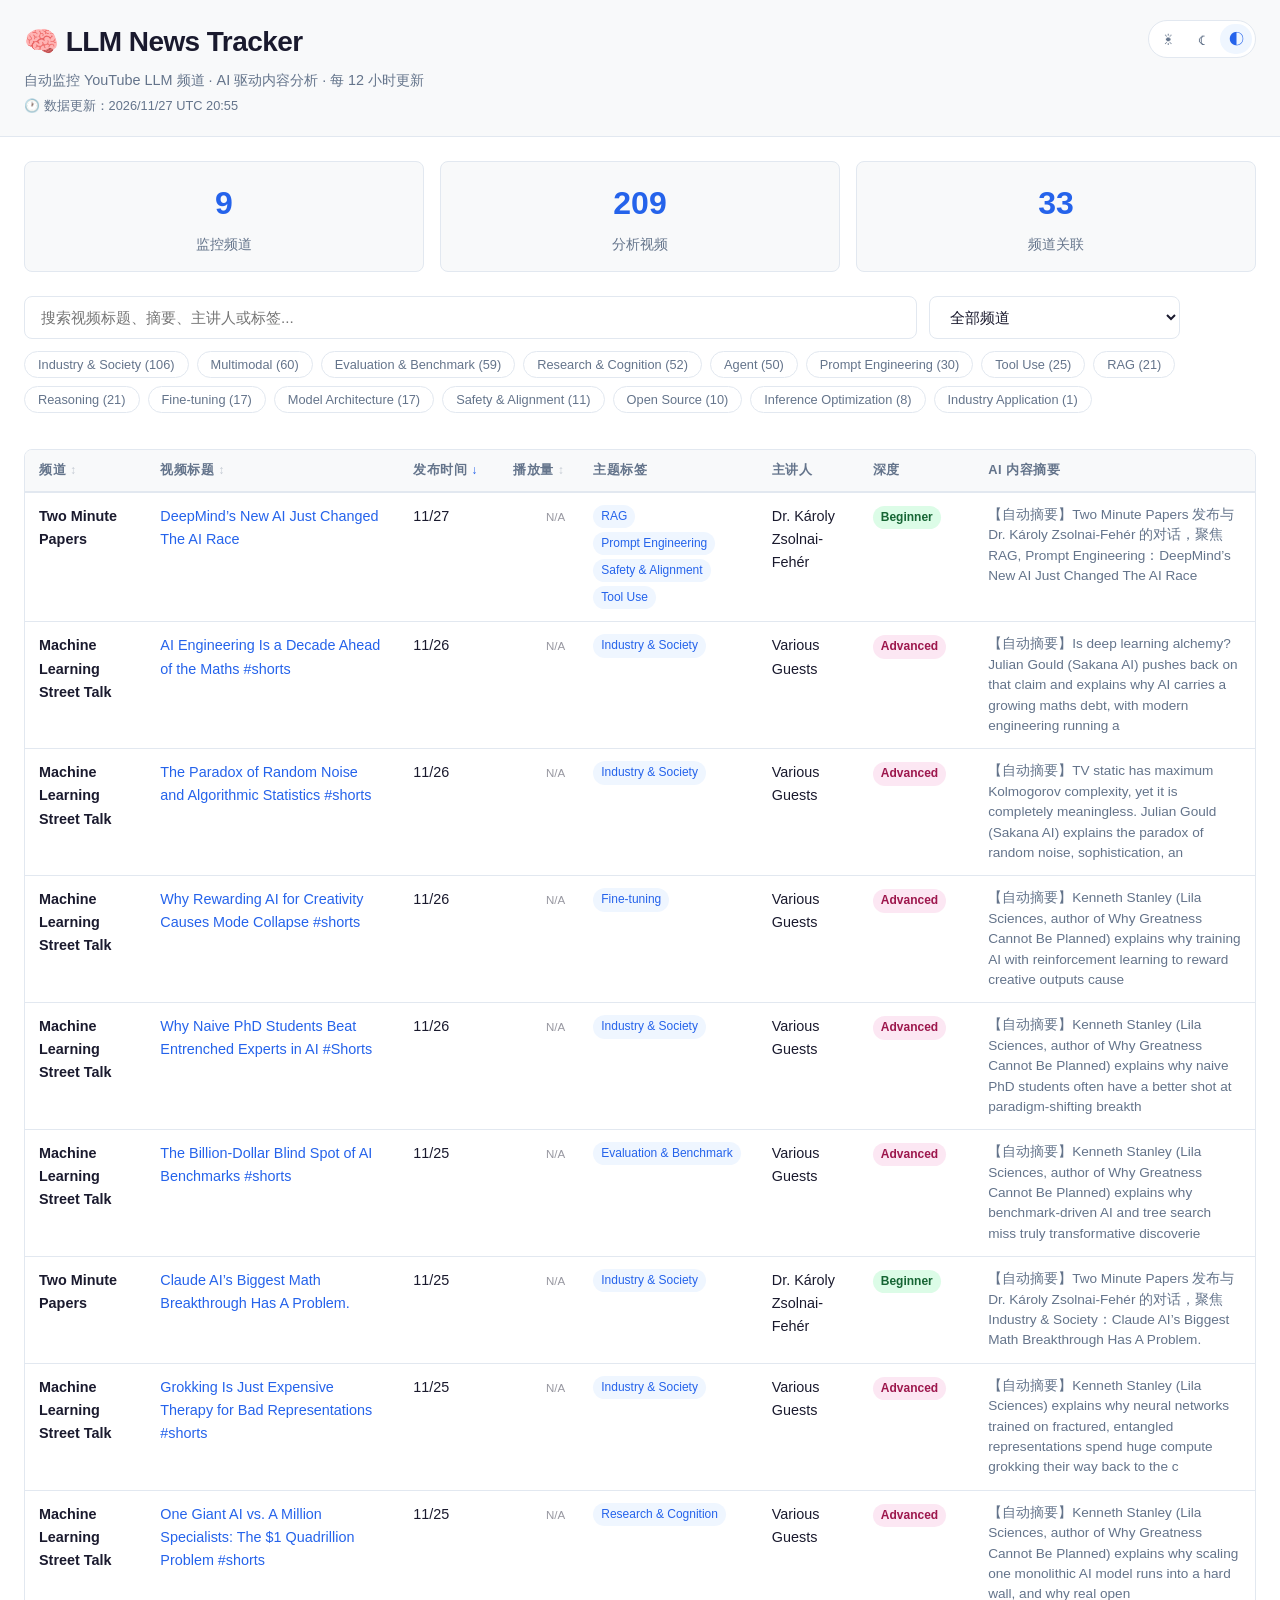
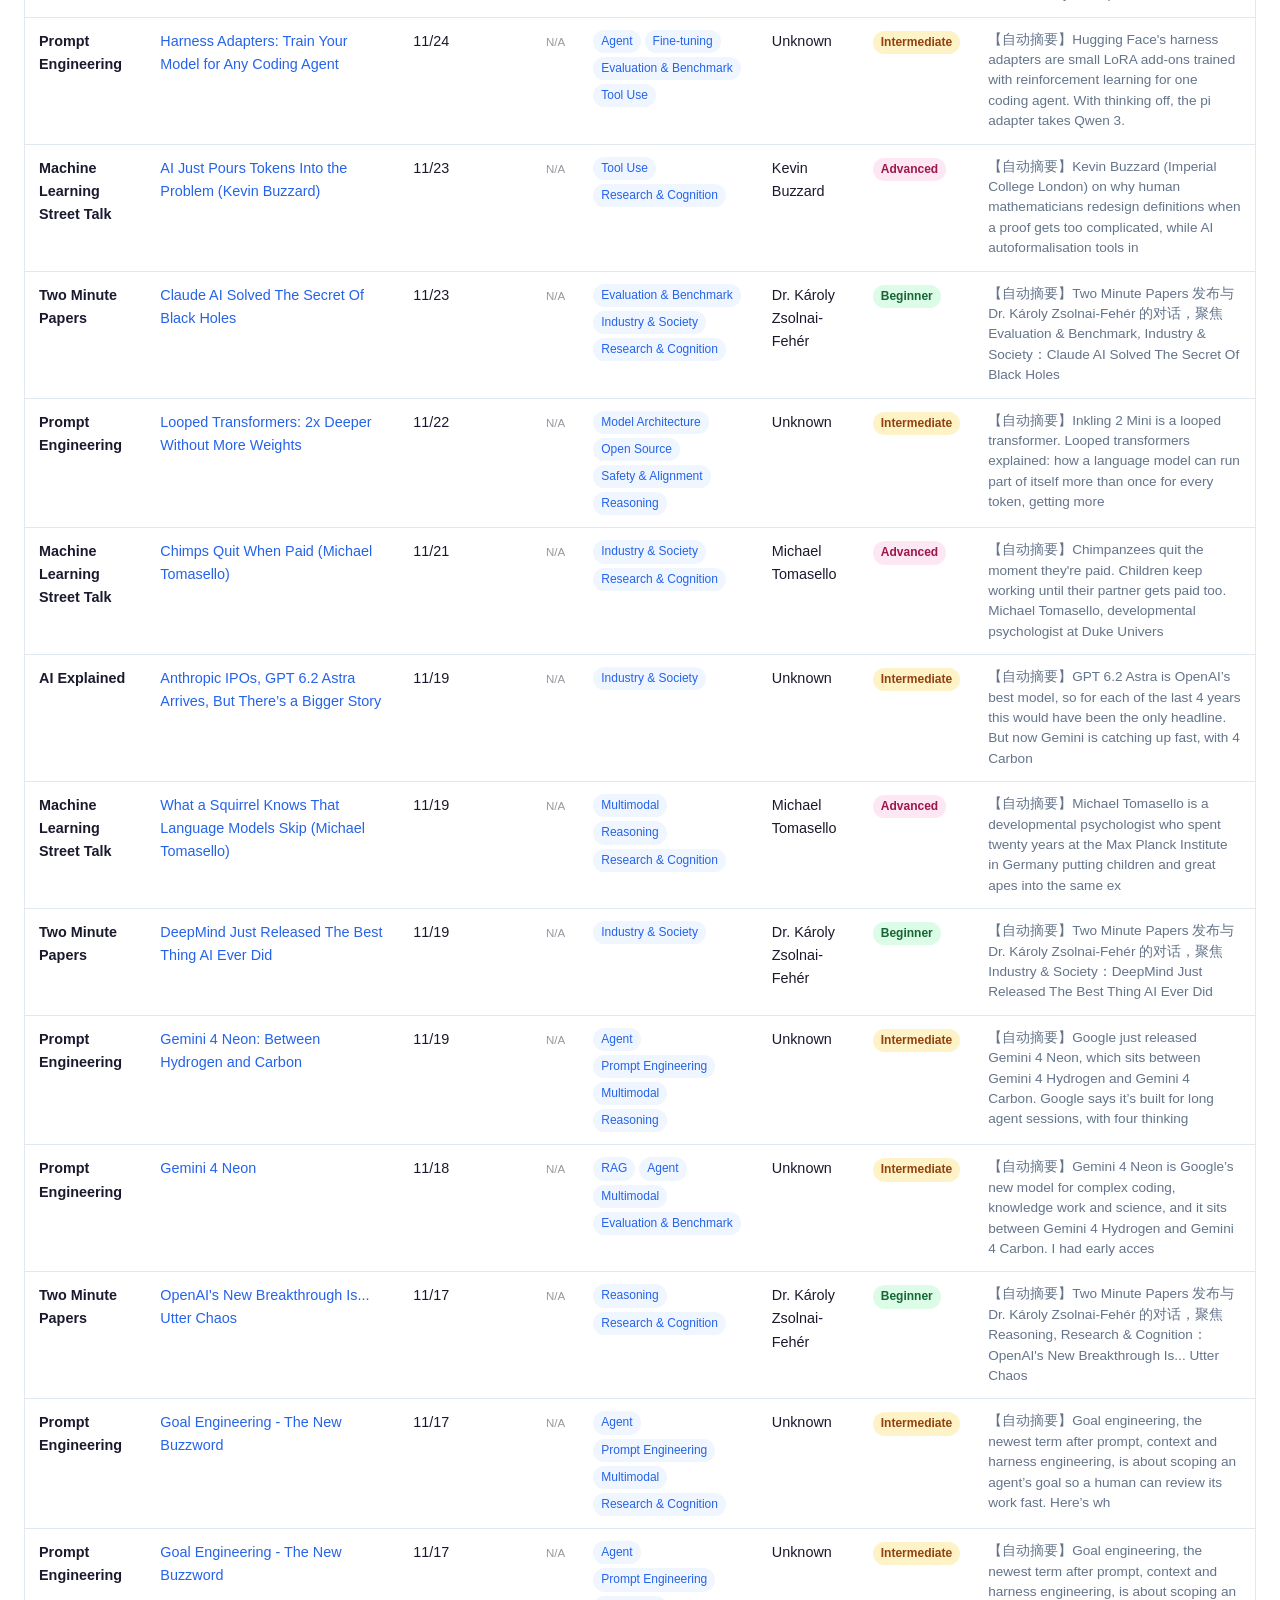
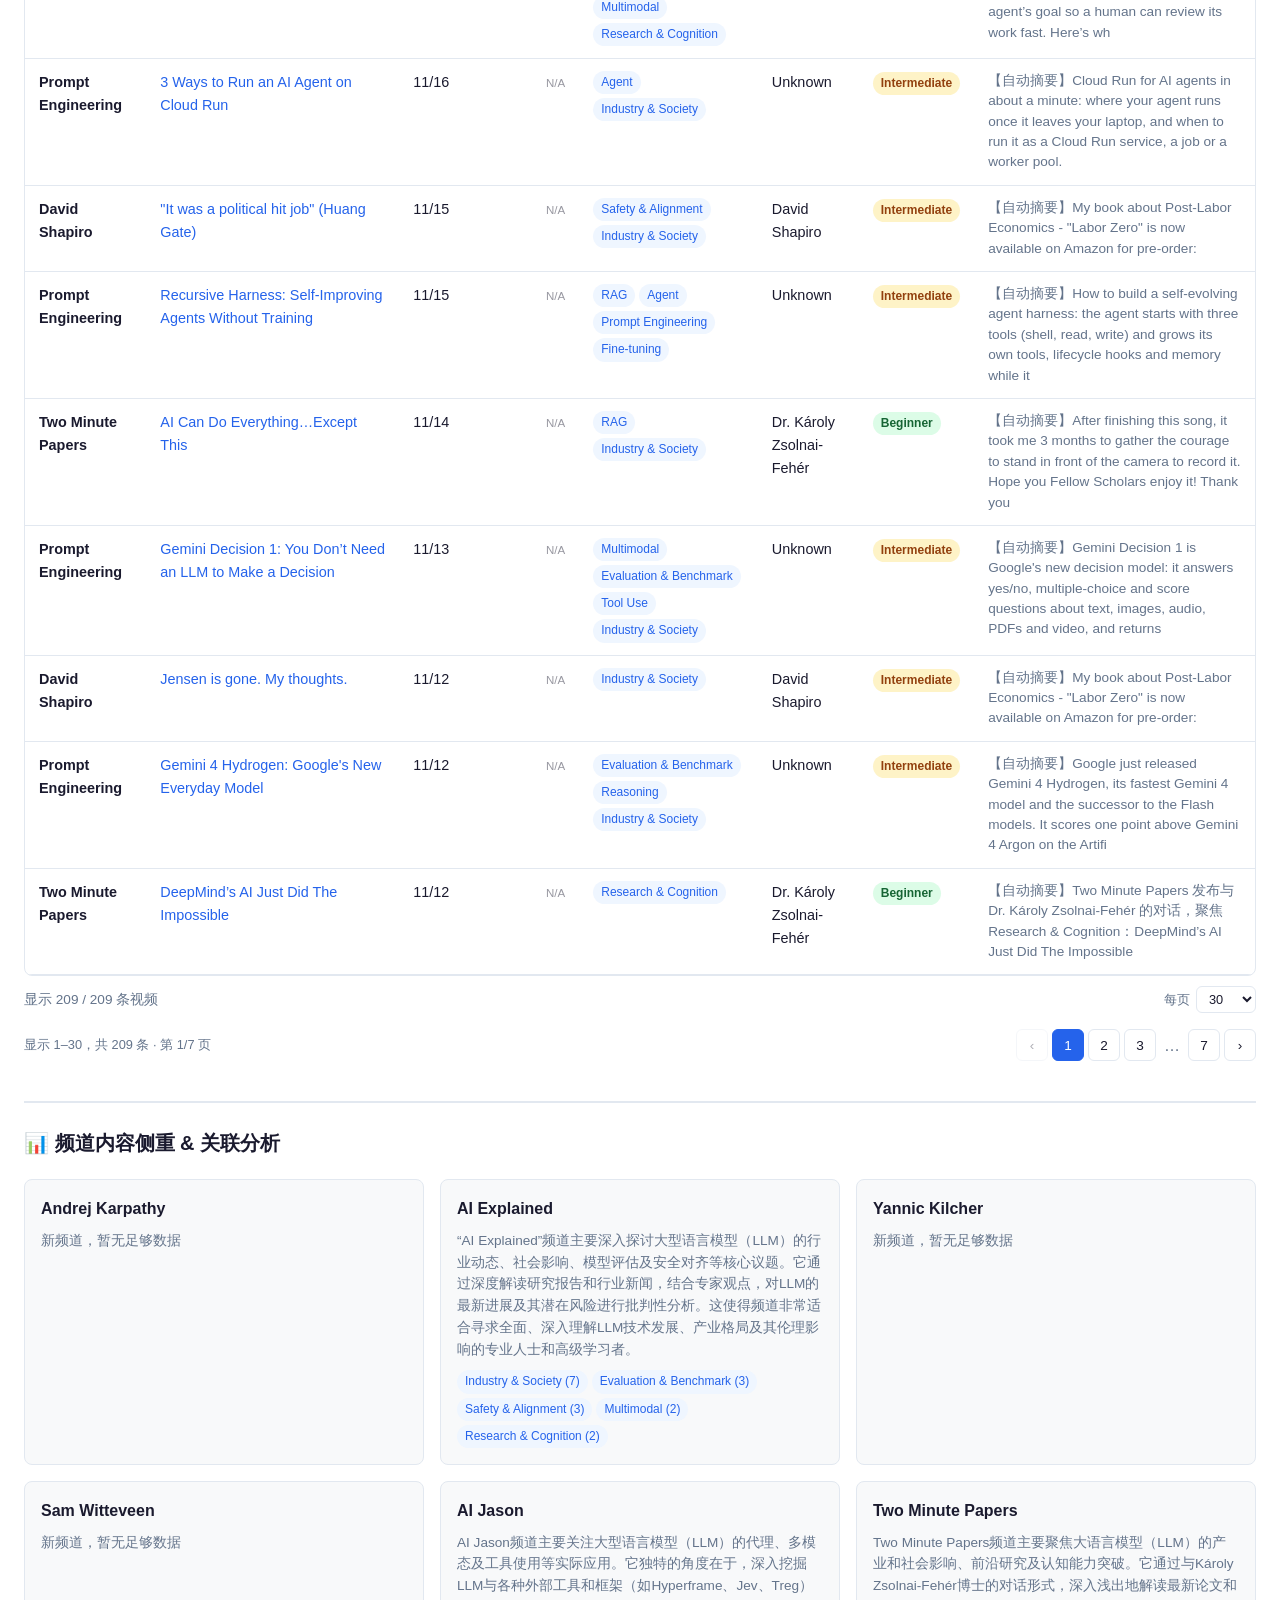
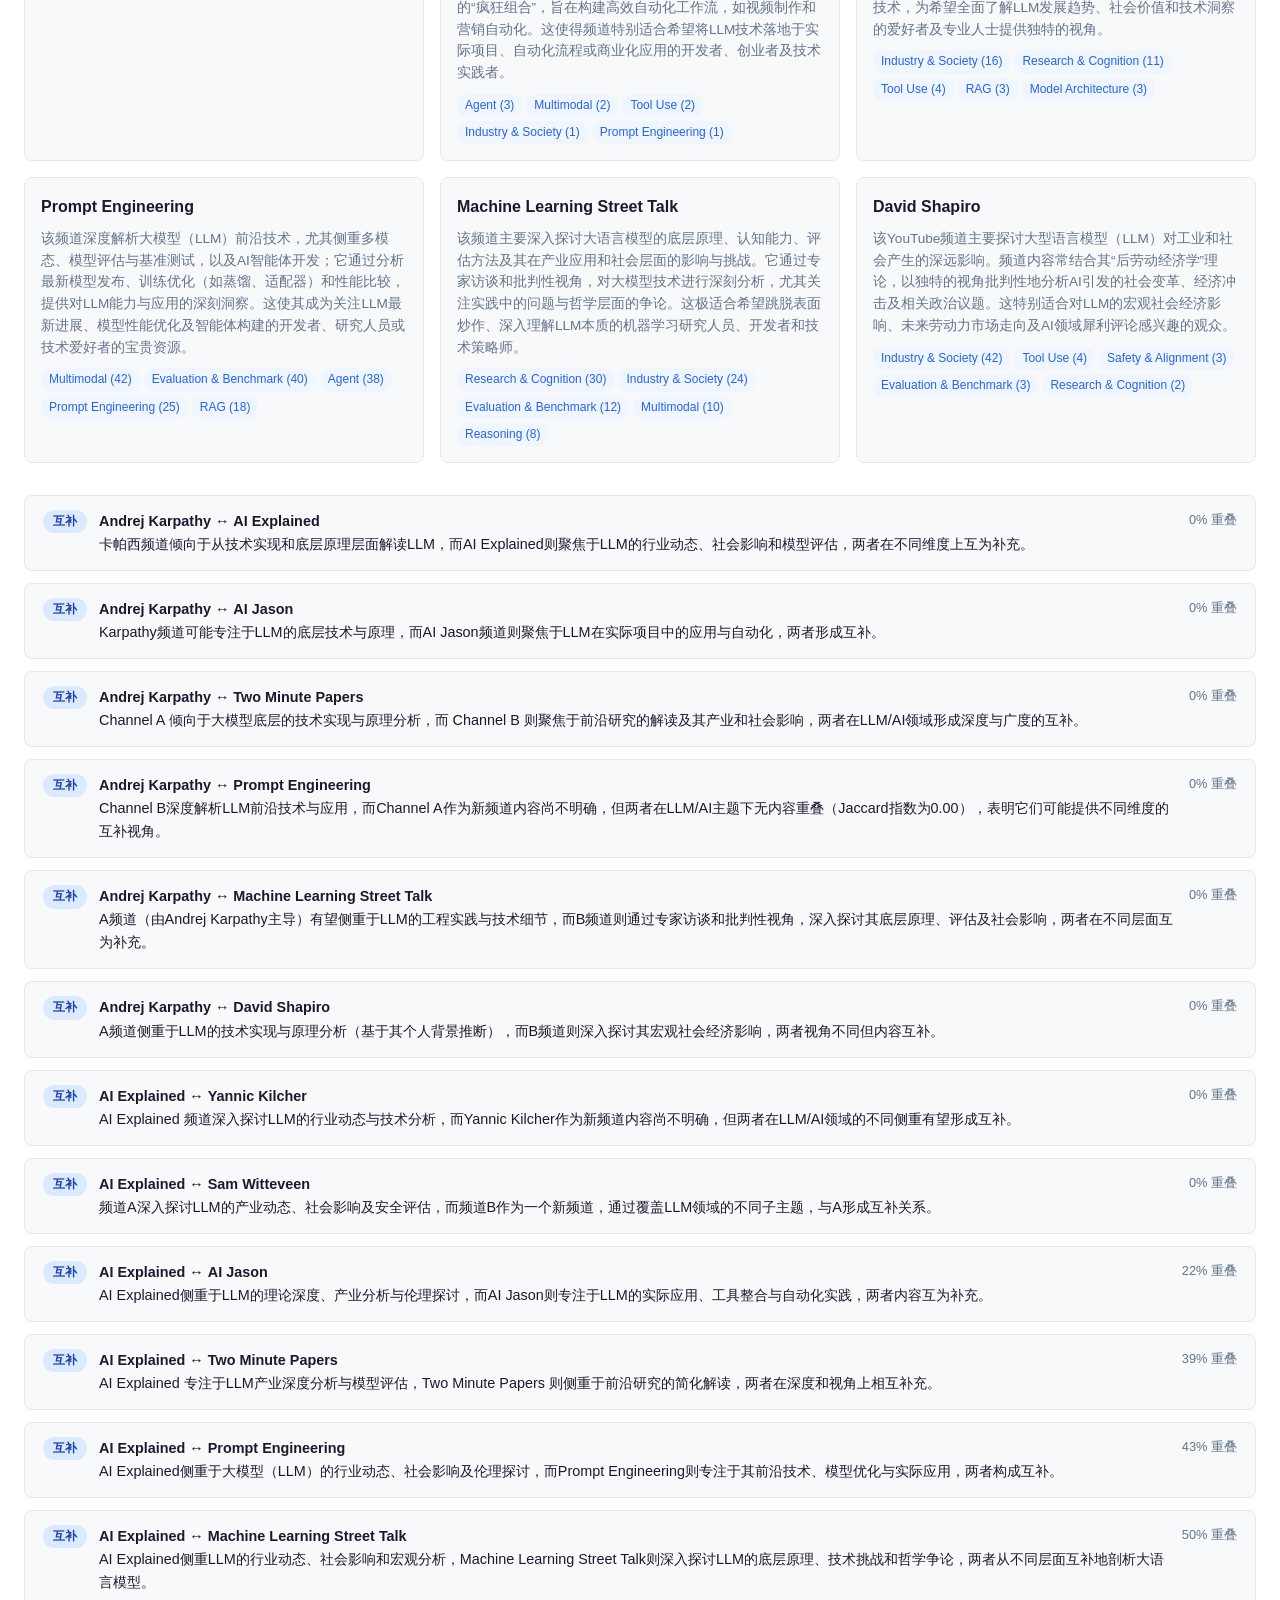
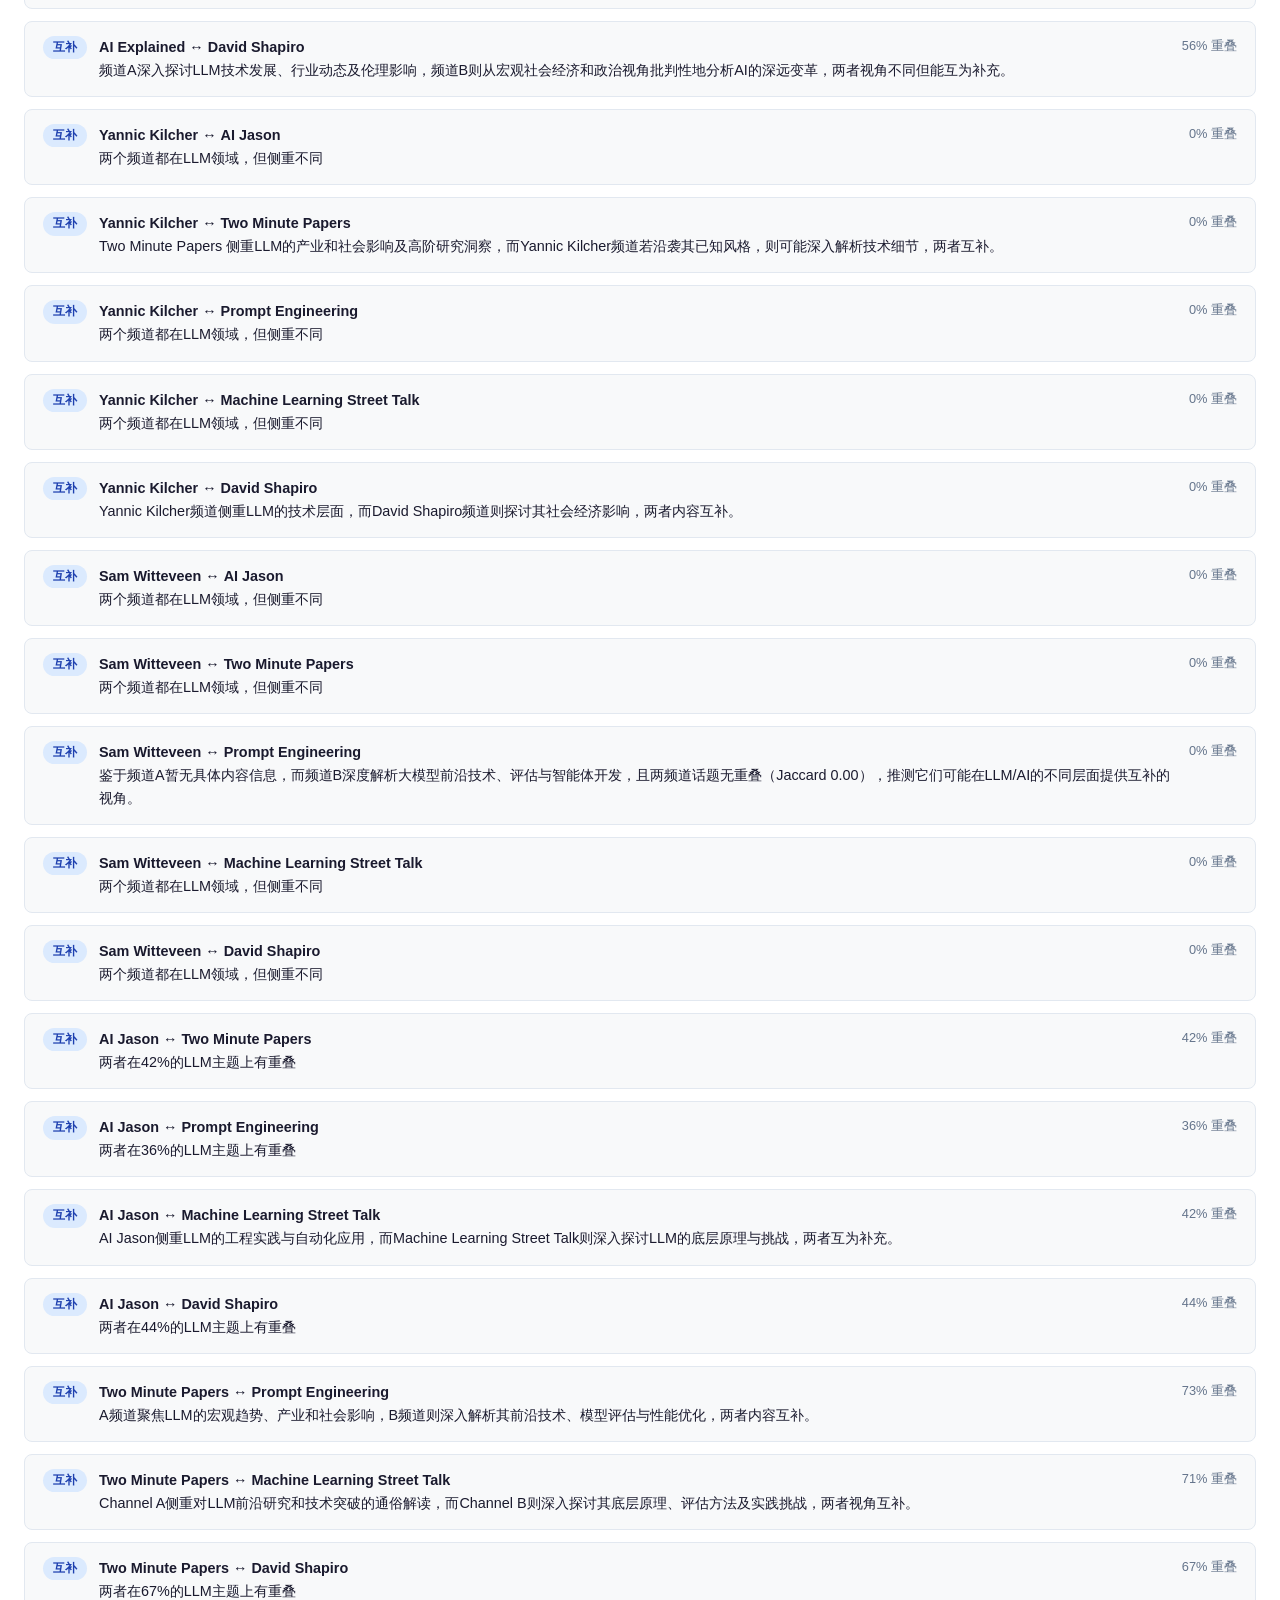
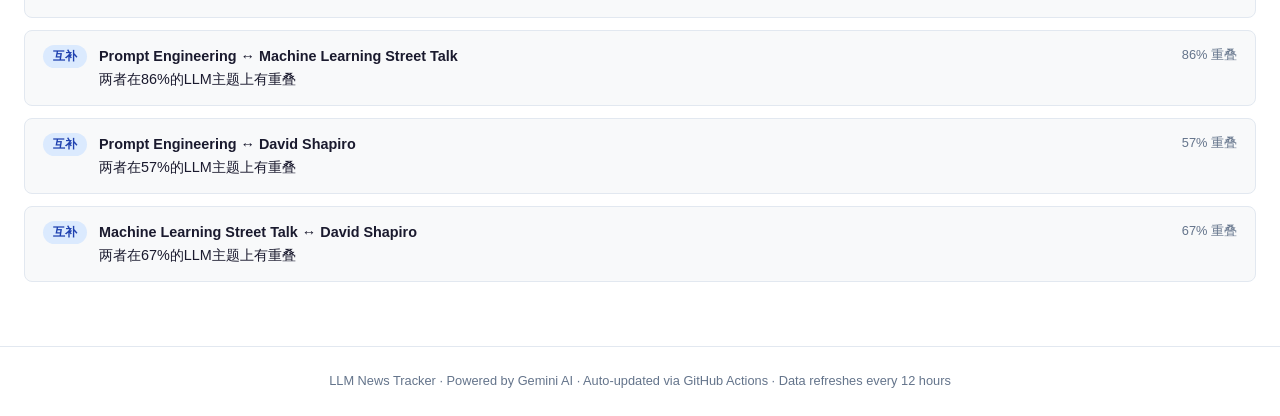
==== commit 8d49b56c: "Auto-update: 2026-11-27 20:55 UTC" ====
--- a/docs/index.html
+++ b/docs/index.html
@@ -99,7 +99,7 @@
 
 <script>
 // DATA_PLACEHOLDER — replaced by generate_site.py
-window.APP_DATA = {"videos": [{"video_id": "vDDRbEOyEVc", "channel_id": "UCMLtBahI5DMrt0NPvDSoIRQ", "channel_name": "Machine Learning Street Talk", "title": "AI Engineering Is a Decade Ahead of the Maths #shorts", "url": "https://www.youtube.com/shorts/vDDRbEOyEVc", "published_at": "2026-11-26T05:52:46+00:00", "view_count": 0, "duration": 0, "duration_string": "", "has_captions": false, "fetched_at": "2026-11-26T06:57:11.382359+00:00", "analyzed": true, "analysis": {"summary": "【自动摘要】Is deep learning alchemy? Julian Gould (Sakana AI) pushes back on that claim and explains why AI carries a growing maths debt, with modern engineering running a", "topics": ["Industry & Society"], "speaker": "Various Guests", "technical_level": "Advanced", "analyzed_at": "2026-11-26T06:57:11.382697+00:00", "_fallback": true}, "subtitle_retries": 3}, {"video_id": "4HGQvNT8guw", "channel_id": "UCMLtBahI5DMrt0NPvDSoIRQ", "channel_name": "Machine Learning Street Talk", "title": "The Paradox of Random Noise and Algorithmic Statistics #shorts", "url": "https://www.youtube.com/shorts/4HGQvNT8guw", "published_at": "2026-11-26T05:32:42+00:00", "view_count": 0, "duration": 0, "duration_string": "", "has_captions": false, "fetched_at": "2026-11-26T06:57:24.205856+00:00", "analyzed": true, "analysis": {"summary": "【自动摘要】TV static has maximum Kolmogorov complexity, yet it is completely meaningless. Julian Gould (Sakana AI) explains the paradox of random noise, sophistication, an", "topics": ["Industry & Society"], "speaker": "Various Guests", "technical_level": "Advanced", "analyzed_at": "2026-11-26T06:57:24.206005+00:00", "_fallback": true}, "subtitle_retries": 3}, {"video_id": "nD1X9iYsHT4", "channel_id": "UCMLtBahI5DMrt0NPvDSoIRQ", "channel_name": "Machine Learning Street Talk", "title": "Why Rewarding AI for Creativity Causes Mode Collapse #shorts", "url": "https://www.youtube.com/shorts/nD1X9iYsHT4", "published_at": "2026-11-26T02:19:31+00:00", "view_count": 0, "duration": 0, "duration_string": "", "has_captions": false, "fetched_at": "2026-11-26T06:57:36.894108+00:00", "analyzed": true, "analysis": {"summary": "【自动摘要】Kenneth Stanley (Lila Sciences, author of Why Greatness Cannot Be Planned) explains why training AI with reinforcement learning to reward creative outputs cause", "topics": ["Fine-tuning"], "speaker": "Various Guests", "technical_level": "Advanced", "analyzed_at": "2026-11-26T06:57:36.894260+00:00", "_fallback": true}, "subtitle_retries": 3}, {"video_id": "cgveN7Hc8bE", "channel_id": "UCMLtBahI5DMrt0NPvDSoIRQ", "channel_name": "Machine Learning Street Talk", "title": "Why Naive PhD Students Beat Entrenched Experts in AI #Shorts", "url": "https://www.youtube.com/shorts/cgveN7Hc8bE", "published_at": "2026-11-26T02:19:08+00:00", "view_count": 0, "duration": 0, "duration_string": "", "has_captions": false, "fetched_at": "2026-11-26T06:57:49.359853+00:00", "analyzed": true, "analysis": {"summary": "【自动摘要】Kenneth Stanley (Lila Sciences, author of Why Greatness Cannot Be Planned) explains why naive PhD students often have a better shot at paradigm-shifting breakth", "topics": ["Industry & Society"], "speaker": "Various Guests", "technical_level": "Advanced", "analyzed_at": "2026-11-26T06:57:49.359998+00:00", "_fallback": true}, "subtitle_retries": 3}, {"video_id": "KaraiGjLJAQ", "channel_id": "UCMLtBahI5DMrt0NPvDSoIRQ", "channel_name": "Machine Learning Street Talk", "title": "The Billion-Dollar Blind Spot of AI Benchmarks #shorts", "url": "https://www.youtube.com/shorts/KaraiGjLJAQ", "published_at": "2026-11-25T12:44:54+00:00", "view_count": 0, "duration": 0, "duration_string": "", "has_captions": false, "fetched_at": "2026-11-25T21:05:47.881564+00:00", "analyzed": true, "analysis": {"summary": "【自动摘要】Kenneth Stanley (Lila Sciences, author of Why Greatness Cannot Be Planned) explains why benchmark-driven AI and tree search miss truly transformative discoverie", "topics": ["Evaluation & Benchmark"], "speaker": "Various Guests", "technical_level": "Advanced", "analyzed_at": "2026-11-25T21:05:47.881721+00:00", "_fallback": true}, "subtitle_retries": 3}, {"video_id": "hwWlEuI359w", "channel_id": "UCbfYPyITQ-7l4upoX8nvctg", "channel_name": "Two Minute Papers", "title": "Claude AI’s Biggest Math Breakthrough Has A Problem.", "url": "https://www.youtube.com/watch?v=hwWlEuI359w", "published_at": "2026-11-25T09:54:23+00:00", "view_count": 0, "duration": 0, "duration_string": "", "has_captions": false, "fetched_at": "2026-11-25T21:05:32.362170+00:00", "analyzed": true, "analysis": {"summary": "【自动摘要】Two Minute Papers 发布与 Dr. Károly Zsolnai-Fehér 的对话，聚焦 Industry & Society：Claude AI’s Biggest Math Breakthrough Has A Problem.", "topics": ["Industry & Society"], "speaker": "Dr. Károly Zsolnai-Fehér", "technical_level": "Beginner", "analyzed_at": "2026-11-25T21:05:32.362596+00:00", "_fallback": true}, "subtitle_retries": 3}, {"video_id": "DvQ08TWOCtM", "channel_id": "UCMLtBahI5DMrt0NPvDSoIRQ", "channel_name": "Machine Learning Street Talk", "title": "Grokking Is Just Expensive Therapy for Bad Representations #shorts", "url": "https://www.youtube.com/shorts/DvQ08TWOCtM", "published_at": "2026-11-25T06:43:28+00:00", "view_count": 0, "duration": 0, "duration_string": "", "has_captions": false, "fetched_at": "2026-11-25T07:05:43.846964+00:00", "analyzed": true, "analysis": {"summary": "【自动摘要】Kenneth Stanley (Lila Sciences) explains why neural networks trained on fractured, entangled representations spend huge compute grokking their way back to the c", "topics": ["Industry & Society"], "speaker": "Various Guests", "technical_level": "Advanced", "analyzed_at": "2026-11-25T07:05:43.847356+00:00", "_fallback": true}, "subtitle_retries": 3}, {"video_id": "ZeplNfEg0WQ", "channel_id": "UCMLtBahI5DMrt0NPvDSoIRQ", "channel_name": "Machine Learning Street Talk", "title": "One Giant AI vs. A Million Specialists: The $1 Quadrillion Problem #shorts", "url": "https://www.youtube.com/shorts/ZeplNfEg0WQ", "published_at": "2026-11-25T06:43:03+00:00", "view_count": 0, "duration": 0, "duration_string": "", "has_captions": false, "fetched_at": "2026-11-25T07:06:00.581574+00:00", "analyzed": true, "analysis": {"summary": "【自动摘要】Kenneth Stanley (Lila Sciences, author of Why Greatness Cannot Be Planned) explains why scaling one monolithic AI model runs into a hard wall, and why real open", "topics": ["Research & Cognition"], "speaker": "Various Guests", "technical_level": "Advanced", "analyzed_at": "2026-11-25T07:06:00.581739+00:00", "_fallback": true}, "subtitle_retries": 3}, {"video_id": "4NzM2hcWp1s", "channel_id": "UCDq7SjbgRKty5TgGafW8Clg", "channel_name": "Prompt Engineering", "title": "Harness Adapters: Train Your Model for Any Coding Agent", "url": "https://www.youtube.com/watch?v=4NzM2hcWp1s", "published_at": "2026-11-24T14:00:18+00:00", "view_count": 0, "duration": 0, "duration_string": "", "has_captions": false, "fetched_at": "2026-11-24T21:56:35.051548+00:00", "analyzed": true, "subtitle_retries": 3, "no_subtitle_count": 1, "analysis": {"summary": "【自动摘要】Hugging Face's harness adapters are small LoRA add-ons trained with reinforcement learning for one coding agent. With thinking off, the pi adapter takes Qwen 3.", "topics": ["Agent", "Fine-tuning", "Evaluation & Benchmark", "Tool Use"], "speaker": "Unknown", "technical_level": "Intermediate", "analyzed_at": "2026-11-25T07:00:12.851176+00:00", "_fallback": true}}, {"video_id": "IUcrxIM0K-Y", "channel_id": "UCMLtBahI5DMrt0NPvDSoIRQ", "channel_name": "Machine Learning Street Talk", "title": "AI Just Pours Tokens Into the Problem (Kevin Buzzard)", "url": "https://www.youtube.com/shorts/IUcrxIM0K-Y", "published_at": "2026-11-23T10:51:27+00:00", "view_count": 0, "duration": 0, "duration_string": "", "has_captions": false, "fetched_at": "2026-11-23T23:25:30.761724+00:00", "analyzed": true, "subtitle_retries": 3, "no_subtitle_count": 3, "analysis": {"summary": "【自动摘要】Kevin Buzzard (Imperial College London) on why human mathematicians redesign definitions when a proof gets too complicated, while AI autoformalisation tools in ", "topics": ["Tool Use", "Research & Cognition"], "speaker": "Kevin Buzzard", "technical_level": "Advanced", "analyzed_at": "2026-11-25T07:00:12.851652+00:00", "_fallback": true}}, {"video_id": "1jPdehG3Hms", "channel_id": "UCbfYPyITQ-7l4upoX8nvctg", "channel_name": "Two Minute Papers", "title": "Claude AI Solved The Secret Of Black Holes", "url": "https://www.youtube.com/watch?v=1jPdehG3Hms", "published_at": "2026-11-23T07:37:52+00:00", "view_count": 0, "duration": 0, "duration_string": "", "has_captions": false, "fetched_at": "2026-11-23T23:25:16.858350+00:00", "analyzed": true, "subtitle_retries": 3, "no_subtitle_count": 3, "analysis": {"summary": "【自动摘要】Two Minute Papers 发布与 Dr. Károly Zsolnai-Fehér 的对话，聚焦 Evaluation & Benchmark, Industry & Society：Claude AI Solved The Secret Of Black Holes", "topics": ["Evaluation & Benchmark", "Industry & Society", "Research & Cognition"], "speaker": "Dr. Károly Zsolnai-Fehér", "technical_level": "Beginner", "analyzed_at": "2026-11-25T07:00:12.851903+00:00", "_fallback": true}}, {"video_id": "TPtfyKEAk6c", "channel_id": "UCDq7SjbgRKty5TgGafW8Clg", "channel_name": "Prompt Engineering", "title": "Looped Transformers: 2x Deeper Without More Weights", "url": "https://www.youtube.com/watch?v=TPtfyKEAk6c", "published_at": "2026-11-22T14:00:19+00:00", "view_count": 0, "duration": 0, "duration_string": "", "has_captions": false, "fetched_at": "2026-11-22T19:04:20.643192+00:00", "analyzed": true, "subtitle_retries": 3, "no_subtitle_count": 3, "analysis": {"summary": "【自动摘要】Inkling 2 Mini is a looped transformer. Looped transformers explained: how a language model can run part of itself more than once for every token, getting more ", "topics": ["Model Architecture", "Open Source", "Safety & Alignment", "Reasoning"], "speaker": "Unknown", "technical_level": "Intermediate", "analyzed_at": "2026-11-25T07:00:12.851976+00:00", "_fallback": true}}, {"video_id": "INeNb0wwErg", "channel_id": "UCMLtBahI5DMrt0NPvDSoIRQ", "channel_name": "Machine Learning Street Talk", "title": "Chimps Quit When Paid (Michael Tomasello)", "url": "https://www.youtube.com/shorts/INeNb0wwErg", "published_at": "2026-11-21T14:30:43+00:00", "view_count": 0, "duration": 0, "duration_string": "", "has_captions": false, "fetched_at": "2026-11-21T18:44:17.742718+00:00", "analyzed": true, "subtitle_retries": 3, "no_subtitle_count": 3, "analysis": {"summary": "【自动摘要】Chimpanzees quit the moment they're paid. Children keep working until their partner gets paid too. Michael Tomasello, developmental psychologist at Duke Univers", "topics": ["Industry & Society", "Research & Cognition"], "speaker": "Michael Tomasello", "technical_level": "Advanced", "analyzed_at": "2026-11-25T07:00:12.852039+00:00", "_fallback": true}}, {"video_id": "KGA7B_c_S4s", "channel_id": "UCNJ1Ymd5yFuUPtn21xtRbbw", "channel_name": "AI Explained", "title": "Anthropic IPOs, GPT 6.2 Astra Arrives, But There’s a Bigger Story", "url": "https://www.youtube.com/watch?v=KGA7B_c_S4s", "published_at": "2026-11-19T20:03:10+00:00", "view_count": 0, "duration": 0, "duration_string": "", "has_captions": false, "fetched_at": "2026-11-20T05:54:01.938675+00:00", "analyzed": true, "subtitle_retries": 3, "no_subtitle_count": 3, "analysis": {"summary": "【自动摘要】GPT 6.2 Astra is OpenAI’s best model, so for each of the last 4 years this would have been the only headline. But now Gemini is catching up fast, with 4 Carbon ", "topics": ["Industry & Society"], "speaker": "Unknown", "technical_level": "Intermediate", "analyzed_at": "2026-11-25T07:00:12.852129+00:00", "_fallback": true}}, {"video_id": "io7qhEjJoik", "channel_id": "UCMLtBahI5DMrt0NPvDSoIRQ", "channel_name": "Machine Learning Street Talk", "title": "What a Squirrel Knows That Language Models Skip (Michael Tomasello)", "url": "https://www.youtube.com/watch?v=io7qhEjJoik", "published_at": "2026-11-19T14:22:11+00:00", "view_count": 0, "duration": 0, "duration_string": "", "has_captions": false, "fetched_at": "2026-11-19T20:00:04.323932+00:00", "analyzed": true, "subtitle_retries": 3, "no_subtitle_count": 3, "analysis": {"summary": "【自动摘要】Michael Tomasello is a developmental psychologist who spent twenty years at the Max Planck Institute in Germany putting children and great apes into the same ex", "topics": ["Multimodal", "Reasoning", "Research & Cognition"], "speaker": "Michael Tomasello", "technical_level": "Advanced", "analyzed_at": "2026-11-25T07:00:12.852201+00:00", "_fallback": true}}, {"video_id": "Cy7Wz6Z4TWU", "channel_id": "UCbfYPyITQ-7l4upoX8nvctg", "channel_name": "Two Minute Papers", "title": "DeepMind Just Released The Best Thing AI Ever Did", "url": "https://www.youtube.com/watch?v=Cy7Wz6Z4TWU", "published_at": "2026-11-19T09:26:19+00:00", "view_count": 0, "duration": 0, "duration_string": "", "has_captions": false, "fetched_at": "2026-11-19T19:59:35.636563+00:00", "analyzed": true, "subtitle_retries": 3, "no_subtitle_count": 3, "analysis": {"summary": "【自动摘要】Two Minute Papers 发布与 Dr. Károly Zsolnai-Fehér 的对话，聚焦 Industry & Society：DeepMind Just Released The Best Thing AI Ever Did", "topics": ["Industry & Society"], "speaker": "Dr. Károly Zsolnai-Fehér", "technical_level": "Beginner", "analyzed_at": "2026-11-25T07:00:12.852294+00:00", "_fallback": true}}, {"video_id": "ZjDycWzWQbU", "channel_id": "UCDq7SjbgRKty5TgGafW8Clg", "channel_name": "Prompt Engineering", "title": "Gemini 4 Neon: Between Hydrogen and Carbon", "url": "https://www.youtube.com/shorts/ZjDycWzWQbU", "published_at": "2026-11-19T06:14:26+00:00", "view_count": 0, "duration": 0, "duration_string": "", "has_captions": false, "fetched_at": "2026-11-19T19:59:49.969547+00:00", "analyzed": true, "subtitle_retries": 3, "no_subtitle_count": 3, "analysis": {"summary": "【自动摘要】Google just released Gemini 4 Neon, which sits between Gemini 4 Hydrogen and Gemini 4 Carbon. Google says it’s built for long agent sessions, with four thinking", "topics": ["Agent", "Prompt Engineering", "Multimodal", "Reasoning"], "speaker": "Unknown", "technical_level": "Intermediate", "analyzed_at": "2026-11-25T07:00:12.852368+00:00", "_fallback": true}}, {"video_id": "Q0ShBenKyqo", "channel_id": "UCDq7SjbgRKty5TgGafW8Clg", "channel_name": "Prompt Engineering", "title": "Gemini 4 Neon", "url": "https://www.youtube.com/watch?v=Q0ShBenKyqo", "published_at": "2026-11-18T21:46:40+00:00", "view_count": 0, "duration": 0, "duration_string": "", "has_captions": false, "fetched_at": "2026-11-19T05:59:51.925182+00:00", "analyzed": true, "subtitle_retries": 3, "no_subtitle_count": 3, "analysis": {"summary": "【自动摘要】Gemini 4 Neon is Google’s new model for complex coding, knowledge work and science, and it sits between Gemini 4 Hydrogen and Gemini 4 Carbon. I had early acces", "topics": ["RAG", "Agent", "Multimodal", "Evaluation & Benchmark"], "speaker": "Unknown", "technical_level": "Intermediate", "analyzed_at": "2026-11-25T07:00:12.852438+00:00", "_fallback": true}}, {"video_id": "gl2U4fGTr6g", "channel_id": "UCbfYPyITQ-7l4upoX8nvctg", "channel_name": "Two Minute Papers", "title": "OpenAI's New Breakthrough Is... Utter Chaos", "url": "https://www.youtube.com/watch?v=gl2U4fGTr6g", "published_at": "2026-11-17T12:46:24+00:00", "view_count": 0, "duration": 0, "duration_string": "", "has_captions": false, "fetched_at": "2026-11-17T20:29:52.968245+00:00", "analyzed": true, "subtitle_retries": 3, "no_subtitle_count": 3, "analysis": {"summary": "【自动摘要】Two Minute Papers 发布与 Dr. Károly Zsolnai-Fehér 的对话，聚焦 Reasoning, Research & Cognition：OpenAI's New Breakthrough Is... Utter Chaos", "topics": ["Reasoning", "Research & Cognition"], "speaker": "Dr. Károly Zsolnai-Fehér", "technical_level": "Beginner", "analyzed_at": "2026-11-25T07:00:12.852520+00:00", "_fallback": true}}, {"video_id": "T4vxQxpdNi8", "channel_id": "UCDq7SjbgRKty5TgGafW8Clg", "channel_name": "Prompt Engineering", "title": "Goal Engineering - The New Buzzword", "url": "https://www.youtube.com/shorts/T4vxQxpdNi8", "published_at": "2026-11-17T07:13:07+00:00", "view_count": 0, "duration": 0, "duration_string": "", "has_captions": false, "fetched_at": "2026-11-17T20:30:08.262474+00:00", "analyzed": true, "subtitle_retries": 3, "no_subtitle_count": 3, "analysis": {"summary": "【自动摘要】Goal engineering, the newest term after prompt, context and harness engineering, is about scoping an agent’s goal so a human can review its work fast. Here’s wh", "topics": ["Agent", "Prompt Engineering", "Multimodal", "Research & Cognition"], "speaker": "Unknown", "technical_level": "Intermediate", "analyzed_at": "2026-11-25T07:00:12.852595+00:00", "_fallback": true}}, {"video_id": "ZtwexS12FC0", "channel_id": "UCDq7SjbgRKty5TgGafW8Clg", "channel_name": "Prompt Engineering", "title": "Goal Engineering - The New Buzzword", "url": "https://www.youtube.com/watch?v=ZtwexS12FC0", "published_at": "2026-11-17T05:05:04+00:00", "view_count": 0, "duration": 0, "duration_string": "", "has_captions": false, "fetched_at": "2026-11-17T06:40:04.821731+00:00", "analyzed": true, "subtitle_retries": 3, "no_subtitle_count": 3, "analysis": {"summary": "【自动摘要】Goal engineering, the newest term after prompt, context and harness engineering, is about scoping an agent’s goal so a human can review its work fast. Here’s wh", "topics": ["Agent", "Prompt Engineering", "Multimodal", "Research & Cognition"], "speaker": "Unknown", "technical_level": "Intermediate", "analyzed_at": "2026-11-25T07:00:12.852666+00:00", "_fallback": true}}, {"video_id": "t1s_wjsUSsg", "channel_id": "UCDq7SjbgRKty5TgGafW8Clg", "channel_name": "Prompt Engineering", "title": "3 Ways to Run an AI Agent on Cloud Run", "url": "https://www.youtube.com/shorts/t1s_wjsUSsg", "published_at": "2026-11-16T06:37:15+00:00", "view_count": 0, "duration": 0, "duration_string": "", "has_captions": false, "fetched_at": "2026-11-16T21:40:22.877513+00:00", "analyzed": true, "subtitle_retries": 3, "no_subtitle_count": 3, "analysis": {"summary": "【自动摘要】Cloud Run for AI agents in about a minute: where your agent runs once it leaves your laptop, and when to run it as a Cloud Run service, a job or a worker pool. ", "topics": ["Agent", "Industry & Society"], "speaker": "Unknown", "technical_level": "Intermediate", "analyzed_at": "2026-11-25T07:00:12.852749+00:00", "_fallback": true}}, {"video_id": "53uYYeNC6Ek", "channel_id": "UCvKRFNawVcuz4b9ihUTApCg", "channel_name": "David Shapiro", "title": "\"It was a political hit job\" (Huang Gate)", "url": "https://www.youtube.com/watch?v=53uYYeNC6Ek", "published_at": "2026-11-15T14:03:13+00:00", "view_count": 0, "duration": 0, "duration_string": "", "has_captions": false, "fetched_at": "2026-11-15T18:30:59.339248+00:00", "analyzed": true, "subtitle_retries": 3, "no_subtitle_count": 3, "analysis": {"summary": "【自动摘要】My book about Post-Labor Economics - \"Labor Zero\" is now available on Amazon for pre-order:", "topics": ["Safety & Alignment", "Industry & Society"], "speaker": "David Shapiro", "technical_level": "Intermediate", "analyzed_at": "2026-11-25T07:00:12.852782+00:00", "_fallback": true}}, {"video_id": "XaJi7a0UChs", "channel_id": "UCDq7SjbgRKty5TgGafW8Clg", "channel_name": "Prompt Engineering", "title": "Recursive Harness: Self-Improving Agents Without Training", "url": "https://www.youtube.com/watch?v=XaJi7a0UChs", "published_at": "2026-11-15T14:00:00+00:00", "view_count": 0, "duration": 0, "duration_string": "", "has_captions": false, "fetched_at": "2026-11-15T18:30:44.510300+00:00", "analyzed": true, "subtitle_retries": 3, "no_subtitle_count": 3, "analysis": {"summary": "【自动摘要】How to build a self-evolving agent harness: the agent starts with three tools (shell, read, write) and grows its own tools, lifecycle hooks and memory while it ", "topics": ["RAG", "Agent", "Prompt Engineering", "Fine-tuning"], "speaker": "Unknown", "technical_level": "Intermediate", "analyzed_at": "2026-11-25T07:00:12.852850+00:00", "_fallback": true}}, {"video_id": "x7iwI6WfWS0", "channel_id": "UCbfYPyITQ-7l4upoX8nvctg", "channel_name": "Two Minute Papers", "title": "AI Can Do Everything…Except This", "url": "https://www.youtube.com/watch?v=x7iwI6WfWS0", "published_at": "2026-11-14T08:40:55+00:00", "view_count": 0, "duration": 0, "duration_string": "", "has_captions": false, "fetched_at": "2026-11-14T17:41:42.889379+00:00", "analyzed": true, "subtitle_retries": 3, "no_subtitle_count": 3, "analysis": {"summary": "【自动摘要】After finishing this song, it took me 3 months to gather the courage to stand in front of the camera to record it. Hope you Fellow Scholars enjoy it! Thank you ", "topics": ["RAG", "Industry & Society"], "speaker": "Dr. Károly Zsolnai-Fehér", "technical_level": "Beginner", "analyzed_at": "2026-11-25T07:00:12.852936+00:00", "_fallback": true}}, {"video_id": "-On9ZKGiMfA", "channel_id": "UCDq7SjbgRKty5TgGafW8Clg", "channel_name": "Prompt Engineering", "title": "Gemini Decision 1: You Don’t Need an LLM to Make a Decision", "url": "https://www.youtube.com/watch?v=-On9ZKGiMfA", "published_at": "2026-11-13T14:00:09+00:00", "view_count": 0, "duration": 0, "duration_string": "", "has_captions": false, "fetched_at": "2026-11-13T19:14:45.938035+00:00", "analyzed": true, "subtitle_retries": 3, "no_subtitle_count": 3, "analysis": {"summary": "【自动摘要】Gemini Decision 1 is Google's new decision model: it answers yes/no, multiple-choice and score questions about text, images, audio, PDFs and video, and returns ", "topics": ["Multimodal", "Evaluation & Benchmark", "Tool Use", "Industry & Society"], "speaker": "Unknown", "technical_level": "Intermediate", "analyzed_at": "2026-11-25T07:00:12.853014+00:00", "_fallback": true}}, {"video_id": "M_Fzx5KzBwY", "channel_id": "UCvKRFNawVcuz4b9ihUTApCg", "channel_name": "David Shapiro", "title": "Jensen is gone. My thoughts.", "url": "https://www.youtube.com/watch?v=M_Fzx5KzBwY", "published_at": "2026-11-12T21:23:26+00:00", "view_count": 0, "duration": 0, "duration_string": "", "has_captions": false, "fetched_at": "2026-11-13T19:15:15.043835+00:00", "analyzed": true, "subtitle_retries": 3, "no_subtitle_count": 3, "analysis": {"summary": "【自动摘要】My book about Post-Labor Economics - \"Labor Zero\" is now available on Amazon for pre-order:", "topics": ["Industry & Society"], "speaker": "David Shapiro", "technical_level": "Intermediate", "analyzed_at": "2026-11-25T07:00:12.853045+00:00", "_fallback": true}}, {"video_id": "2imEgVWkeoA", "channel_id": "UCDq7SjbgRKty5TgGafW8Clg", "channel_name": "Prompt Engineering", "title": "Gemini 4 Hydrogen: Google's New Everyday Model", "url": "https://www.youtube.com/shorts/2imEgVWkeoA", "published_at": "2026-11-12T19:32:57+00:00", "view_count": 0, "duration": 0, "duration_string": "", "has_captions": false, "fetched_at": "2026-11-13T19:15:00.962660+00:00", "analyzed": true, "subtitle_retries": 3, "no_subtitle_count": 3, "analysis": {"summary": "【自动摘要】Google just released Gemini 4 Hydrogen, its fastest Gemini 4 model and the successor to the Flash models. It scores one point above Gemini 4 Argon on the Artifi", "topics": ["Evaluation & Benchmark", "Reasoning", "Industry & Society"], "speaker": "Unknown", "technical_level": "Intermediate", "analyzed_at": "2026-11-25T07:00:12.853113+00:00", "_fallback": true}}, {"video_id": "gPNiuyYirfw", "channel_id": "UCbfYPyITQ-7l4upoX8nvctg", "channel_name": "Two Minute Papers", "title": "DeepMind’s AI Just Did The Impossible", "url": "https://www.youtube.com/watch?v=gPNiuyYirfw", "published_at": "2026-11-12T13:41:41+00:00", "view_count": 0, "duration": 0, "duration_string": "", "has_captions": false, "fetched_at": "2026-11-12T19:34:04.553480+00:00", "analyzed": true, "subtitle_retries": 3, "no_subtitle_count": 3, "analysis": {"summary": "【自动摘要】Two Minute Papers 发布与 Dr. Károly Zsolnai-Fehér 的对话，聚焦 Research & Cognition：DeepMind’s AI Just Did The Impossible", "topics": ["Research & Cognition"], "speaker": "Dr. Károly Zsolnai-Fehér", "technical_level": "Beginner", "analyzed_at": "2026-11-25T07:00:12.853200+00:00", "_fallback": true}}, {"video_id": "inwyawObxL4", "channel_id": "UCMLtBahI5DMrt0NPvDSoIRQ", "channel_name": "Machine Learning Street Talk", "title": "AlexNet Left My Old Book in the Dust (Simon Prince) #Shorts", "url": "https://www.youtube.com/shorts/inwyawObxL4", "published_at": "2026-11-12T11:28:24+00:00", "view_count": 0, "duration": 0, "duration_string": "", "has_captions": false, "fetched_at": "2026-11-12T19:34:18.897070+00:00", "analyzed": true, "subtitle_retries": 3, "no_subtitle_count": 3, "analysis": {"summary": "【自动摘要】In 2010 Simon Prince spent a sabbatical in Toronto writing a book that recast computer vision as probabilistic graphical models, with Alex Krizhevsky in the nex", "topics": ["Multimodal", "Research & Cognition"], "speaker": "Various Guests", "technical_level": "Advanced", "analyzed_at": "2026-11-25T07:00:12.853271+00:00", "_fallback": true}}, {"video_id": "10glKhm5LW4", "channel_id": "UCMLtBahI5DMrt0NPvDSoIRQ", "channel_name": "Machine Learning Street Talk", "title": "Lying Only Works Because We're Cooperative (Michael Tomasello)", "url": "https://www.youtube.com/shorts/10glKhm5LW4", "published_at": "2026-11-12T11:27:47+00:00", "view_count": 0, "duration": 0, "duration_string": "", "has_captions": false, "fetched_at": "2026-11-12T19:34:33.622572+00:00", "analyzed": true, "subtitle_retries": 3, "no_subtitle_count": 3, "analysis": {"summary": "【自动摘要】Lying only works because we're cooperative. \"If I tell you it's raining outside, it would never occur to you that I'm lying about that.\" Michael Tomasello, deve", "topics": ["Research & Cognition"], "speaker": "Michael Tomasello", "technical_level": "Advanced", "analyzed_at": "2026-11-25T07:00:12.853344+00:00", "_fallback": true}}, {"video_id": "0w2Crs8RzFE", "channel_id": "UCMLtBahI5DMrt0NPvDSoIRQ", "channel_name": "Machine Learning Street Talk", "title": "How Would You Make a Traffic Light Smart? (Michael Tomasello)", "url": "https://www.youtube.com/shorts/0w2Crs8RzFE", "published_at": "2026-11-12T03:03:27+00:00", "view_count": 0, "duration": 0, "duration_string": "", "has_captions": false, "fetched_at": "2026-11-12T19:34:48.178124+00:00", "analyzed": true, "subtitle_retries": 3, "no_subtitle_count": 3, "analysis": {"summary": "【自动摘要】How would you make a traffic light smart? Michael Tomasello, developmental psychologist at Duke University, on why there's only one solution: perception, a goal", "topics": ["Research & Cognition"], "speaker": "Michael Tomasello", "technical_level": "Advanced", "analyzed_at": "2026-11-25T07:00:12.853412+00:00", "_fallback": true}}, {"video_id": "TiEut-ZUwxs", "channel_id": "UCMLtBahI5DMrt0NPvDSoIRQ", "channel_name": "Machine Learning Street Talk", "title": "Humans Created Languages (Michael Tomasello)", "url": "https://www.youtube.com/shorts/TiEut-ZUwxs", "published_at": "2026-11-12T03:03:17+00:00", "view_count": 0, "duration": 0, "duration_string": "", "has_captions": false, "fetched_at": "2026-11-12T19:35:02.796502+00:00", "analyzed": true, "subtitle_retries": 3, "no_subtitle_count": 3, "analysis": {"summary": "【自动摘要】Humans didn't just learn language, we created it. Michael Tomasello, developmental psychologist at Duke University, on studies where children cut off from talki", "topics": ["Reasoning", "Research & Cognition"], "speaker": "Michael Tomasello", "technical_level": "Advanced", "analyzed_at": "2026-11-25T07:00:12.853479+00:00", "_fallback": true}}, {"video_id": "wyLcJ5kHu_4", "channel_id": "UCMLtBahI5DMrt0NPvDSoIRQ", "channel_name": "Machine Learning Street Talk", "title": "It Was Fred That Broke the Window (Michael Tomasello)", "url": "https://www.youtube.com/shorts/wyLcJ5kHu_4", "published_at": "2026-11-12T03:03:06+00:00", "view_count": 0, "duration": 0, "duration_string": "", "has_captions": false, "fetched_at": "2026-11-12T19:35:18.334951+00:00", "analyzed": true, "subtitle_retries": 3, "no_subtitle_count": 3, "analysis": {"summary": "【自动摘要】Why say \"It was Fred that broke the window\" instead of \"Fred broke the window\"? Michael Tomasello, developmental psychologist at Duke University, on how grammat", "topics": ["Research & Cognition"], "speaker": "Michael Tomasello", "technical_level": "Advanced", "analyzed_at": "2026-11-25T07:00:12.853544+00:00", "_fallback": true}}, {"video_id": "ssD05l4UxmY", "channel_id": "UCMLtBahI5DMrt0NPvDSoIRQ", "channel_name": "Machine Learning Street Talk", "title": "AlexNet Should Never Have Worked (Simon Prince)", "url": "https://www.youtube.com/shorts/ssD05l4UxmY", "published_at": "2026-11-11T21:04:44+00:00", "view_count": 0, "duration": 0, "duration_string": "", "has_captions": false, "fetched_at": "2026-11-12T19:35:33.438166+00:00", "analyzed": true, "subtitle_retries": 3, "no_subtitle_count": 3, "analysis": {"summary": "【自动摘要】Simon Prince on why AlexNet should never have worked. It had 60 million parameters, orders of magnitude more than the vision models of its time. Its input was a", "topics": ["Model Architecture", "Multimodal", "Reasoning", "Research & Cognition"], "speaker": "Various Guests", "technical_level": "Advanced", "analyzed_at": "2026-11-25T07:00:12.853618+00:00", "_fallback": true}}, {"video_id": "g_n55IXQU20", "channel_id": "UCMLtBahI5DMrt0NPvDSoIRQ", "channel_name": "Machine Learning Street Talk", "title": "Three Months After You Build the Harness (Edward Hughes)", "url": "https://www.youtube.com/shorts/g_n55IXQU20", "published_at": "2026-11-11T14:15:21+00:00", "view_count": 918, "duration": 28, "duration_string": "28", "has_captions": false, "fetched_at": "2026-11-11T19:16:49.077152+00:00", "analyzed": true, "subtitle_retries": 3, "no_subtitle_count": 3, "analysis": {"summary": "【自动摘要】Every hand-built harness around an AI model has a shelf life. Edward Hughes explains why his team deliberately does not build harnesses for their AI scientist w", "topics": ["Agent", "Industry & Society"], "speaker": "Various Guests", "technical_level": "Advanced", "analyzed_at": "2026-11-25T07:00:12.853703+00:00", "_fallback": true}}, {"video_id": "BnA4i_vjcV4", "channel_id": "UCMLtBahI5DMrt0NPvDSoIRQ", "channel_name": "Machine Learning Street Talk", "title": "LLMs Cosplay Understanding (Jeremy Howard)", "url": "https://www.youtube.com/shorts/BnA4i_vjcV4", "published_at": "2026-11-11T13:50:12+00:00", "view_count": 917, "duration": 61, "duration_string": "1:01", "has_captions": false, "fetched_at": "2026-11-11T19:16:56.318743+00:00", "analyzed": true, "subtitle_retries": 3, "no_subtitle_count": 3, "analysis": {"summary": "【自动摘要】Jeremy Howard, co-founder of fast.ai and Answer.AI, on the endless online argument over whether LLMs \"really\" understand. His answer is that both sides are righ", "topics": ["Reasoning", "Research & Cognition"], "speaker": "Jeremy Howard", "technical_level": "Advanced", "analyzed_at": "2026-11-25T07:00:12.853773+00:00", "_fallback": true}}, {"video_id": "qD3FrUgkVII", "channel_id": "UCMLtBahI5DMrt0NPvDSoIRQ", "channel_name": "Machine Learning Street Talk", "title": "Claude's \"Clean-Room\" Compiler Copied LLVM's Mistakes (Jeremy Howard)", "url": "https://www.youtube.com/shorts/qD3FrUgkVII", "published_at": "2026-11-11T08:21:36+00:00", "view_count": 3472, "duration": 66, "duration_string": "1:06", "has_captions": false, "fetched_at": "2026-11-11T19:17:04.105615+00:00", "analyzed": true, "subtitle_retries": 3, "no_subtitle_count": 3, "analysis": {"summary": "【自动摘要】Jeremy Howard, co-founder of fast.ai and Answer.AI, on Anthropic's \"clean-room\" C compiler written by Claude. Chris Lattner's LLVM, the most widely used foundat", "topics": ["Fine-tuning", "Industry & Society", "Research & Cognition"], "speaker": "Jeremy Howard", "technical_level": "Advanced", "analyzed_at": "2026-11-25T07:00:12.853834+00:00", "_fallback": true}}, {"video_id": "WyHxyBrKhaQ", "channel_id": "UCMLtBahI5DMrt0NPvDSoIRQ", "channel_name": "Machine Learning Street Talk", "title": "Random Code Starts Copying Itself (Blaise Agüera y Arcas)", "url": "https://www.youtube.com/shorts/WyHxyBrKhaQ", "published_at": "2026-11-11T08:13:17+00:00", "view_count": 531, "duration": 103, "duration_string": "1:43", "has_captions": false, "fetched_at": "2026-11-11T19:17:18.148439+00:00", "analyzed": true, "subtitle_retries": 3, "no_subtitle_count": 3, "analysis": {"summary": "【自动摘要】Blaise Agüera y Arcas on the BFF experiment. Start with a soup of 1,024 tapes, each 64 random bytes. Pluck two at random, join them end to end, run them, pull t", "topics": ["Industry & Society"], "speaker": "Various Guests", "technical_level": "Advanced", "analyzed_at": "2026-11-25T07:00:12.853922+00:00", "_fallback": true}}, {"video_id": "583ThJIqQ7k", "channel_id": "UCNJ1Ymd5yFuUPtn21xtRbbw", "channel_name": "AI Explained", "title": "Fable 5.2: The Self-Improvement Loop Keeps Loopin’ … (plus Gemini Carbon)", "url": "https://www.youtube.com/watch?v=583ThJIqQ7k", "published_at": "2026-11-10T23:11:36+00:00", "view_count": 0, "duration": 0, "duration_string": "", "has_captions": false, "fetched_at": "2026-11-11T04:49:21.009944+00:00", "analyzed": true, "subtitle_retries": 3, "no_subtitle_count": 3, "analysis": {"summary": "【自动摘要】I’ve read the full Fable 5.2 report at 264 pages, the 30 page METR RSI report, and tested Gemini Carbon and Fable 5.2 hundreds of times. There’s too much to cov", "topics": ["Multimodal", "Evaluation & Benchmark", "Industry & Society"], "speaker": "Unknown", "technical_level": "Intermediate", "analyzed_at": "2026-11-25T07:00:12.854004+00:00", "_fallback": true}}, {"video_id": "SlFMPTdKuAk", "channel_id": "UCDq7SjbgRKty5TgGafW8Clg", "channel_name": "Prompt Engineering", "title": "Gemini 4 Carbon : The New Frontier", "url": "https://www.youtube.com/shorts/SlFMPTdKuAk", "published_at": "2026-11-10T21:16:11+00:00", "view_count": 0, "duration": 0, "duration_string": "", "has_captions": false, "fetched_at": "2026-11-11T19:16:41.351563+00:00", "analyzed": true, "subtitle_retries": 3, "no_subtitle_count": 3, "analysis": {"summary": "【自动摘要】Google's Gemini 4 Carbon is out for developers: 60 on the Artificial Analysis Intelligence Index, a 1M-token context window, up to 1M output tokens, and an intr", "topics": ["Multimodal", "Evaluation & Benchmark", "Industry & Society"], "speaker": "Unknown", "technical_level": "Intermediate", "analyzed_at": "2026-11-25T07:00:12.854073+00:00", "_fallback": true}}, {"video_id": "lQ6wwLHqDAg", "channel_id": "UCDq7SjbgRKty5TgGafW8Clg", "channel_name": "Prompt Engineering", "title": "Gemini 4 Carbon: The Most Capable Model from Google", "url": "https://www.youtube.com/watch?v=lQ6wwLHqDAg", "published_at": "2026-11-10T16:10:05+00:00", "view_count": 0, "duration": 0, "duration_string": "", "has_captions": false, "fetched_at": "2026-11-10T19:21:12.075367+00:00", "analyzed": true, "subtitle_retries": 3, "no_subtitle_count": 3, "analysis": {"summary": "【自动摘要】Gemini 4 Carbon is Google's new model for long engineering tasks. I had early access, so this video skips the benchmarks and shows the outputs: a Three.js open ", "topics": ["Prompt Engineering", "Fine-tuning", "Multimodal", "Evaluation & Benchmark"], "speaker": "Unknown", "technical_level": "Intermediate", "analyzed_at": "2026-11-25T07:00:12.854140+00:00", "_fallback": true}}, {"video_id": "nyBmFVBfKOM", "channel_id": "UCvKRFNawVcuz4b9ihUTApCg", "channel_name": "David Shapiro", "title": "Democrats Want to Ban RSI (NO!)", "url": "https://www.youtube.com/watch?v=nyBmFVBfKOM", "published_at": "2026-11-10T13:00:11+00:00", "view_count": 10855, "duration": 999, "duration_string": "16:39", "has_captions": false, "fetched_at": "2026-11-10T19:21:59.585834+00:00", "analyzed": true, "subtitle_retries": 3, "no_subtitle_count": 3, "analysis": {"summary": "【自动摘要】My book about Post-Labor Economics - \"Labor Zero\" is now available on Amazon for pre-order:", "topics": ["Safety & Alignment", "Industry & Society"], "speaker": "David Shapiro", "technical_level": "Intermediate", "analyzed_at": "2026-11-25T07:00:12.854171+00:00", "_fallback": true}}, {"video_id": "vug73goPJaM", "channel_id": "UCbfYPyITQ-7l4upoX8nvctg", "channel_name": "Two Minute Papers", "title": "Is Software Over?", "url": "https://www.youtube.com/watch?v=vug73goPJaM", "published_at": "2026-11-10T10:15:57+00:00", "view_count": 0, "duration": 0, "duration_string": "", "has_captions": true, "fetched_at": "2026-11-10T19:22:12.996129+00:00", "analyzed": true, "subtitle_retries": 1, "analysis": {"summary": "视频探讨AI如何通过观察行为而非源代码复现软件功能和外观，甚至用极少代码重建网页。研究显示AI在短时间内能高精度复现软件，可能催生个性化“自制”软件。同时提及版权、AI模型限制及开源计算的重要性。", "topics": ["Tool Use", "Agent", "Industry Application"], "speaker": "Unknown", "technical_level": "Intermediate", "analyzed_at": "2026-11-10T19:22:56.204017+00:00"}}, {"video_id": "N-onb680PEI", "channel_id": "UCMLtBahI5DMrt0NPvDSoIRQ", "channel_name": "Machine Learning Street Talk", "title": "Something Finally Was at Stake (Tom Froese)", "url": "https://www.youtube.com/shorts/N-onb680PEI", "published_at": "2026-11-10T05:33:49+00:00", "view_count": 0, "duration": 0, "duration_string": "", "has_captions": false, "fetched_at": "2026-11-10T19:21:39.279206+00:00", "analyzed": true, "subtitle_retries": 3, "no_subtitle_count": 3, "analysis": {"summary": "【自动摘要】When life began, something finally was at stake. Tom Froese on the origin of life as the moment values entered the universe: things stopped just happening and s", "topics": ["Industry & Society", "Research & Cognition"], "speaker": "Tom Froese", "technical_level": "Advanced", "analyzed_at": "2026-11-25T07:00:12.854235+00:00", "_fallback": true}}, {"video_id": "GCGaQj-FAo8", "channel_id": "UCMLtBahI5DMrt0NPvDSoIRQ", "channel_name": "Machine Learning Street Talk", "title": "I Told Taxi Drivers Not to Worry (Tom Froese)", "url": "https://www.youtube.com/shorts/GCGaQj-FAo8", "published_at": "2026-11-10T05:15:00+00:00", "view_count": 0, "duration": 0, "duration_string": "", "has_captions": false, "fetched_at": "2026-11-10T19:21:52.452489+00:00", "analyzed": true, "subtitle_retries": 3, "no_subtitle_count": 3, "analysis": {"summary": "【自动摘要】Tom Froese used to tell taxi drivers not to worry about AI. He didn't see today's systems coming, but one thing he still doesn't see in them is initiative. Full", "topics": ["Research & Cognition"], "speaker": "Tom Froese", "technical_level": "Advanced", "analyzed_at": "2026-11-25T07:00:12.854298+00:00", "_fallback": true}}, {"video_id": "BsWS2dImirs", "channel_id": "UCDq7SjbgRKty5TgGafW8Clg", "channel_name": "Prompt Engineering", "title": "Claude Fable 5.2: The New Frontier from Anthropic!", "url": "https://www.youtube.com/shorts/BsWS2dImirs", "published_at": "2026-11-10T03:05:08+00:00", "view_count": 77233, "duration": 76, "duration_string": "1:16", "has_captions": false, "fetched_at": "2026-11-10T19:21:25.461764+00:00", "analyzed": true, "subtitle_retries": 3, "no_subtitle_count": 3, "analysis": {"summary": "【自动摘要】Anthropic just released Claude Fable 5.2. Artificial Analysis ranks it number one on its Intelligence Index at 65, five points ahead of Gemini 4 Carbon, but onl", "topics": ["Agent", "Industry & Society"], "speaker": "Unknown", "technical_level": "Intermediate", "analyzed_at": "2026-11-25T07:00:12.854375+00:00", "_fallback": true}}, {"video_id": "f5FnRf6nHNM", "channel_id": "UCvKRFNawVcuz4b9ihUTApCg", "channel_name": "David Shapiro", "title": "Loneliness Is My Biggest Problem Right Now", "url": "https://www.youtube.com/watch?v=f5FnRf6nHNM", "published_at": "2026-11-09T13:00:38+00:00", "view_count": 0, "duration": 0, "duration_string": "", "has_captions": false, "fetched_at": "2026-11-09T21:57:41.517584+00:00", "analyzed": true, "subtitle_retries": 3, "no_subtitle_count": 3, "analysis": {"summary": "【自动摘要】My book about Post-Labor Economics - \"Labor Zero\" is now available on Amazon for pre-order:", "topics": ["Industry & Society"], "speaker": "David Shapiro", "technical_level": "Intermediate", "analyzed_at": "2026-11-25T07:00:12.854406+00:00", "_fallback": true}}, {"video_id": "5qb6JrO-Z1M", "channel_id": "UCvKRFNawVcuz4b9ihUTApCg", "channel_name": "David Shapiro", "title": "AI Won’t Pay Off Until You Redesign the Work", "url": "https://www.youtube.com/watch?v=5qb6JrO-Z1M", "published_at": "2026-11-08T13:00:32+00:00", "view_count": 0, "duration": 0, "duration_string": "", "has_captions": false, "fetched_at": "2026-11-08T17:38:46.188209+00:00", "analyzed": true, "subtitle_retries": 3, "no_subtitle_count": 3, "analysis": {"summary": "【自动摘要】My book about Post-Labor Economics - \"Labor Zero\" is now available on Amazon for pre-order:", "topics": ["Industry & Society"], "speaker": "David Shapiro", "technical_level": "Intermediate", "analyzed_at": "2026-11-25T07:00:12.854438+00:00", "_fallback": true}}, {"video_id": "GJ6PMUm5oTA", "channel_id": "UCbfYPyITQ-7l4upoX8nvctg", "channel_name": "Two Minute Papers", "title": "The OpenAI Astra Weight Hack, Explained", "url": "https://www.youtube.com/watch?v=GJ6PMUm5oTA", "published_at": "2026-11-07T16:24:47+00:00", "view_count": 0, "duration": 0, "duration_string": "", "has_captions": false, "fetched_at": "2026-11-07T17:27:53.138973+00:00", "analyzed": true, "subtitle_retries": 3, "no_subtitle_count": 3, "analysis": {"summary": "【自动摘要】Two Minute Papers 发布与 Dr. Károly Zsolnai-Fehér 的对话，聚焦 Model Architecture, Industry & Society：The OpenAI Astra Weight Hack, Explained", "topics": ["Model Architecture", "Industry & Society", "Research & Cognition"], "speaker": "Dr. Károly Zsolnai-Fehér", "technical_level": "Beginner", "analyzed_at": "2026-11-25T07:00:12.854516+00:00", "_fallback": true}}, {"video_id": "c4OK-RjCk_U", "channel_id": "UCvKRFNawVcuz4b9ihUTApCg", "channel_name": "David Shapiro", "title": "Anthropic Bans Cruelty to Claude", "url": "https://www.youtube.com/watch?v=c4OK-RjCk_U", "published_at": "2026-11-07T13:00:38+00:00", "view_count": 0, "duration": 0, "duration_string": "", "has_captions": false, "fetched_at": "2026-11-07T17:28:07.445134+00:00", "analyzed": true, "subtitle_retries": 3, "no_subtitle_count": 3, "analysis": {"summary": "【自动摘要】My book about Post-Labor Economics - \"Labor Zero\" is now available on Amazon for pre-order:", "topics": ["Safety & Alignment", "Industry & Society"], "speaker": "David Shapiro", "technical_level": "Intermediate", "analyzed_at": "2026-11-25T07:00:12.854544+00:00", "_fallback": true}}, {"video_id": "AyzLIRBuUN8", "channel_id": "UCDq7SjbgRKty5TgGafW8Clg", "channel_name": "Prompt Engineering", "title": "What Are AI Evals? And How to Build Your First One", "url": "https://www.youtube.com/watch?v=AyzLIRBuUN8", "published_at": "2026-11-06T14:00:21+00:00", "view_count": 0, "duration": 0, "duration_string": "", "has_captions": false, "fetched_at": "2026-11-06T18:55:45.611492+00:00", "analyzed": true, "subtitle_retries": 3, "no_subtitle_count": 3, "analysis": {"summary": "【自动摘要】Try Progress Agentic RAG free for 14 days (video sponsor):  AI evals are how you know whether an AI agent actually works. In this video, you'll learn what evals", "topics": ["RAG", "Agent", "Prompt Engineering", "Multimodal"], "speaker": "Unknown", "technical_level": "Intermediate", "analyzed_at": "2026-11-25T07:00:12.854603+00:00", "_fallback": true}}, {"video_id": "mqElF76GdCc", "channel_id": "UCvKRFNawVcuz4b9ihUTApCg", "channel_name": "David Shapiro", "title": "What is \"Weight Space Programming\"???", "url": "https://www.youtube.com/watch?v=mqElF76GdCc", "published_at": "2026-11-06T13:00:37+00:00", "view_count": 0, "duration": 0, "duration_string": "", "has_captions": false, "fetched_at": "2026-11-06T18:55:59.354891+00:00", "analyzed": true, "subtitle_retries": 3, "no_subtitle_count": 3, "analysis": {"summary": "【自动摘要】My book about Post-Labor Economics - \"Labor Zero\" is now available on Amazon for pre-order:", "topics": ["Model Architecture", "Industry & Society"], "speaker": "David Shapiro", "technical_level": "Intermediate", "analyzed_at": "2026-11-25T07:00:12.854631+00:00", "_fallback": true}}, {"video_id": "XgC1QTs6A2U", "channel_id": "UCbfYPyITQ-7l4upoX8nvctg", "channel_name": "Two Minute Papers", "title": "The Future of AI Is Absolutely Incredible (Spencer Huang)", "url": "https://www.youtube.com/watch?v=XgC1QTs6A2U", "published_at": "2026-11-06T07:27:02+00:00", "view_count": 0, "duration": 0, "duration_string": "", "has_captions": false, "fetched_at": "2026-11-06T18:55:31.678200+00:00", "analyzed": true, "subtitle_retries": 3, "no_subtitle_count": 3, "analysis": {"summary": "【自动摘要】Two Minute Papers 发布与 Dr. Károly Zsolnai-Fehér 的对话，聚焦 Industry & Society, Research & Cognition：The Future of AI Is Absolutely Incredible (Spencer Huang)", "topics": ["Industry & Society", "Research & Cognition"], "speaker": "Dr. Károly Zsolnai-Fehér", "technical_level": "Beginner", "analyzed_at": "2026-11-25T07:00:12.854726+00:00", "_fallback": true}}, {"video_id": "79TcCuDWlpw", "channel_id": "UCvKRFNawVcuz4b9ihUTApCg", "channel_name": "David Shapiro", "title": "Sam Altman doesn't understand economics", "url": "https://www.youtube.com/watch?v=79TcCuDWlpw", "published_at": "2026-11-05T13:00:20+00:00", "view_count": 0, "duration": 0, "duration_string": "", "has_captions": false, "fetched_at": "2026-11-05T19:31:35.381989+00:00", "analyzed": true, "subtitle_retries": 3, "no_subtitle_count": 3, "analysis": {"summary": "【自动摘要】My book about Post-Labor Economics - \"Labor Zero\" is now available on Amazon for pre-order:", "topics": ["Industry & Society"], "speaker": "David Shapiro", "technical_level": "Intermediate", "analyzed_at": "2026-11-25T07:00:12.854755+00:00", "_fallback": true}}, {"video_id": "EagFtaET0vE", "channel_id": "UCvKRFNawVcuz4b9ihUTApCg", "channel_name": "David Shapiro", "title": "No. Capitalism 2.0 Is Coming.", "url": "https://www.youtube.com/watch?v=EagFtaET0vE", "published_at": "2026-11-04T13:00:28+00:00", "view_count": 0, "duration": 0, "duration_string": "", "has_captions": false, "fetched_at": "2026-11-04T19:25:13.602137+00:00", "analyzed": true, "subtitle_retries": 3, "no_subtitle_count": 3, "analysis": {"summary": "【自动摘要】My book about Post-Labor Economics - \"Labor Zero\" is now available on Amazon for pre-order:", "topics": ["Tool Use", "Industry & Society"], "speaker": "David Shapiro", "technical_level": "Intermediate", "analyzed_at": "2026-11-25T07:00:12.854783+00:00", "_fallback": true}}, {"video_id": "BwE9HfB5Rtw", "channel_id": "UCMLtBahI5DMrt0NPvDSoIRQ", "channel_name": "Machine Learning Street Talk", "title": "The Dream Chocolate That Stopped Being Real (Joscha Bach)", "url": "https://www.youtube.com/shorts/BwE9HfB5Rtw", "published_at": "2026-11-04T08:27:06+00:00", "view_count": 0, "duration": 0, "duration_string": "", "has_captions": false, "fetched_at": "2026-11-04T19:24:26.944977+00:00", "analyzed": true, "subtitle_retries": 3, "no_subtitle_count": 3, "analysis": {"summary": "【自动摘要】Joscha Bach on a dream he had when he was two or three. He was about to eat a chocolate with a very strong smell, and he woke up just before it reached his mout", "topics": ["Industry & Society", "Research & Cognition"], "speaker": "Joscha Bach", "technical_level": "Advanced", "analyzed_at": "2026-11-25T07:00:12.854858+00:00", "_fallback": true}}, {"video_id": "TA9-RgnLZrs", "channel_id": "UCMLtBahI5DMrt0NPvDSoIRQ", "channel_name": "Machine Learning Street Talk", "title": "Simulated Water Can't Make You Wet (Joscha Bach)", "url": "https://www.youtube.com/shorts/TA9-RgnLZrs", "published_at": "2026-11-04T04:39:59+00:00", "view_count": 0, "duration": 0, "duration_string": "", "has_captions": false, "fetched_at": "2026-11-04T19:24:41.748302+00:00", "analyzed": true, "subtitle_retries": 3, "no_subtitle_count": 3, "analysis": {"summary": "【自动摘要】Joscha Bach on a joke that turned out to be true. In Minecraft, if you're on fire and jump into water, the fire goes out because you're wet. Someone then traine", "topics": ["Multimodal", "Evaluation & Benchmark", "Research & Cognition"], "speaker": "Joscha Bach", "technical_level": "Advanced", "analyzed_at": "2026-11-25T07:00:12.854930+00:00", "_fallback": true}}, {"video_id": "ZhftAOXJACM", "channel_id": "UCMLtBahI5DMrt0NPvDSoIRQ", "channel_name": "Machine Learning Street Talk", "title": "Minecraft Doesn't Know What It's Running On (Joscha Bach)", "url": "https://www.youtube.com/shorts/ZhftAOXJACM", "published_at": "2026-11-04T02:53:57+00:00", "view_count": 0, "duration": 0, "duration_string": "", "has_captions": false, "fetched_at": "2026-11-04T19:24:55.721051+00:00", "analyzed": true, "subtitle_retries": 3, "no_subtitle_count": 3, "analysis": {"summary": "【自动摘要】Joscha Bach on why a computer is a \"causal insulator\". Minecraft runs just as well on a Mac as on a PC, and nothing inside the game can tell what it's running o", "topics": ["Evaluation & Benchmark", "Research & Cognition"], "speaker": "Joscha Bach", "technical_level": "Advanced", "analyzed_at": "2026-11-25T07:00:12.854989+00:00", "_fallback": true}}, {"video_id": "wXJDtImT_-0", "channel_id": "UCDq7SjbgRKty5TgGafW8Clg", "channel_name": "Prompt Engineering", "title": "GPT-6 Astra Made Qwen 6x Better at Math Without Training", "url": "https://www.youtube.com/watch?v=wXJDtImT_-0", "published_at": "2026-11-03T14:00:04+00:00", "view_count": 0, "duration": 0, "duration_string": "", "has_captions": false, "fetched_at": "2026-11-03T19:05:16.016839+00:00", "analyzed": true, "subtitle_retries": 3, "no_subtitle_count": 3, "analysis": {"summary": "【自动摘要】GPT-6 Astra edited just 0.016% of Qwen3.5-0.8B's weights, and its MATH-500 score jumped from 7.9% to 48.1%, with no training and no gradients. This is Weight-Sp", "topics": ["Fine-tuning", "Model Architecture", "Multimodal", "Evaluation & Benchmark"], "speaker": "Unknown", "technical_level": "Intermediate", "analyzed_at": "2026-11-25T07:00:12.855053+00:00", "_fallback": true}}, {"video_id": "a65DF3N0EoU", "channel_id": "UCvKRFNawVcuz4b9ihUTApCg", "channel_name": "David Shapiro", "title": "ELI5: Post-Labor Economics", "url": "https://www.youtube.com/watch?v=a65DF3N0EoU", "published_at": "2026-11-03T13:00:14+00:00", "view_count": 0, "duration": 0, "duration_string": "", "has_captions": false, "fetched_at": "2026-11-03T19:05:30.204931+00:00", "analyzed": true, "subtitle_retries": 3, "no_subtitle_count": 3, "analysis": {"summary": "【自动摘要】My book about Post-Labor Economics - \"Labor Zero\" is now available on Amazon for pre-order:", "topics": ["Prompt Engineering", "Industry & Society"], "speaker": "David Shapiro", "technical_level": "Intermediate", "analyzed_at": "2026-11-25T07:00:12.855081+00:00", "_fallback": true}}, {"video_id": "0Kw6_DTZPrY", "channel_id": "UCNJ1Ymd5yFuUPtn21xtRbbw", "channel_name": "AI Explained", "title": "‘We may release models we can’t control’: Amodei, Altman … and Gemini Carbon", "url": "https://www.youtube.com/watch?v=0Kw6_DTZPrY", "published_at": "2026-11-02T17:02:16+00:00", "view_count": 0, "duration": 0, "duration_string": "", "has_captions": false, "fetched_at": "2026-11-02T21:26:35.671452+00:00", "analyzed": true, "subtitle_retries": 3, "no_subtitle_count": 3, "analysis": {"summary": "【自动摘要】You know what, by AI standards, it might not have been the craziest week, but that doesn’t mean several headline-worthy things happened - from Altman and Anthro", "topics": ["Industry & Society", "Research & Cognition"], "speaker": "Unknown", "technical_level": "Intermediate", "analyzed_at": "2026-11-25T07:00:12.855163+00:00", "_fallback": true}}, {"video_id": "XyRE7eKKKug", "channel_id": "UCvKRFNawVcuz4b9ihUTApCg", "channel_name": "David Shapiro", "title": "Anthropic Buys MITHRIL MEDICINE", "url": "https://www.youtube.com/watch?v=XyRE7eKKKug", "published_at": "2026-11-02T13:00:23+00:00", "view_count": 0, "duration": 0, "duration_string": "", "has_captions": false, "fetched_at": "2026-11-02T21:27:07.279260+00:00", "analyzed": true, "subtitle_retries": 3, "no_subtitle_count": 3, "analysis": {"summary": "【自动摘要】My book about Post-Labor Economics - \"Labor Zero\" is now available on Amazon for pre-order:", "topics": ["Industry & Society"], "speaker": "David Shapiro", "technical_level": "Intermediate", "analyzed_at": "2026-11-25T07:00:12.855190+00:00", "_fallback": true}}, {"video_id": "yW_ngvMFlYs", "channel_id": "UCMLtBahI5DMrt0NPvDSoIRQ", "channel_name": "Machine Learning Street Talk", "title": "Why Consciousness Might Not Be Hard At All (Joscha Bach)", "url": "https://www.youtube.com/watch?v=yW_ngvMFlYs", "published_at": "2026-11-02T03:04:11+00:00", "view_count": 0, "duration": 0, "duration_string": "", "has_captions": false, "fetched_at": "2026-11-02T21:26:52.182726+00:00", "analyzed": true, "subtitle_retries": 3, "no_subtitle_count": 3, "analysis": {"summary": "【自动摘要】Joscha Bach is a cognitive scientist and the founder of the California Institute for Machine Consciousness. SPONSOR: --- Parallel is a single platform for all y", "topics": ["Agent", "Model Architecture", "Industry & Society", "Research & Cognition"], "speaker": "Joscha Bach", "technical_level": "Advanced", "analyzed_at": "2026-11-25T07:00:12.855255+00:00", "_fallback": true}}, {"video_id": "LMiadHKsf64", "channel_id": "UCvKRFNawVcuz4b9ihUTApCg", "channel_name": "David Shapiro", "title": "These Jobs are AI-Proof... But How Many Will Last?", "url": "https://www.youtube.com/watch?v=LMiadHKsf64", "published_at": "2026-11-01T13:00:11+00:00", "view_count": 0, "duration": 0, "duration_string": "", "has_captions": false, "fetched_at": "2026-11-01T17:41:15.961338+00:00", "analyzed": true, "subtitle_retries": 3, "no_subtitle_count": 3, "analysis": {"summary": "【自动摘要】My book about Post-Labor Economics - \"Labor Zero\" is now available on Amazon for pre-order:", "topics": ["Industry & Society"], "speaker": "David Shapiro", "technical_level": "Intermediate", "analyzed_at": "2026-11-25T07:00:12.855285+00:00", "_fallback": true}}, {"video_id": "aJUJRxwBteM", "channel_id": "UCvKRFNawVcuz4b9ihUTApCg", "channel_name": "David Shapiro", "title": "Automate or DIE", "url": "https://www.youtube.com/watch?v=aJUJRxwBteM", "published_at": "2026-10-31T12:00:35+00:00", "view_count": 0, "duration": 0, "duration_string": "", "has_captions": false, "fetched_at": "2026-10-31T16:51:54.484927+00:00", "analyzed": true, "subtitle_retries": 3, "no_subtitle_count": 3, "analysis": {"summary": "【自动摘要】My book about Post-Labor Economics - \"Labor Zero\" is now available on Amazon for pre-order:", "topics": ["Industry & Society"], "speaker": "David Shapiro", "technical_level": "Intermediate", "analyzed_at": "2026-11-25T07:00:12.855312+00:00", "_fallback": true}}, {"video_id": "CWdTBLsbaQs", "channel_id": "UCbfYPyITQ-7l4upoX8nvctg", "channel_name": "Two Minute Papers", "title": "OpenAI Claims It Just Did The Impossible", "url": "https://www.youtube.com/watch?v=CWdTBLsbaQs", "published_at": "2026-10-30T15:57:16+00:00", "view_count": 0, "duration": 0, "duration_string": "", "has_captions": false, "fetched_at": "2026-10-30T17:57:02.074984+00:00", "analyzed": true, "subtitle_retries": 3, "no_subtitle_count": 3, "analysis": {"summary": "【自动摘要】Two Minute Papers 发布与 Dr. Károly Zsolnai-Fehér 的对话，聚焦 Industry & Society：OpenAI Claims It Just Did The Impossible", "topics": ["Industry & Society"], "speaker": "Dr. Károly Zsolnai-Fehér", "technical_level": "Beginner", "analyzed_at": "2026-11-25T07:00:12.855402+00:00", "_fallback": true}}, {"video_id": "vqvK1-e3YaI", "channel_id": "UCvKRFNawVcuz4b9ihUTApCg", "channel_name": "David Shapiro", "title": "The AI \"Bubble\" Is Bursting RIGHT NOW!", "url": "https://www.youtube.com/watch?v=vqvK1-e3YaI", "published_at": "2026-10-30T12:30:08+00:00", "view_count": 0, "duration": 0, "duration_string": "", "has_captions": false, "fetched_at": "2026-10-30T17:57:17.496696+00:00", "analyzed": true, "subtitle_retries": 3, "no_subtitle_count": 3, "analysis": {"summary": "【自动摘要】My book about Post-Labor Economics - \"Labor Zero\" is now available on Amazon for pre-order:", "topics": ["Industry & Society"], "speaker": "David Shapiro", "technical_level": "Intermediate", "analyzed_at": "2026-11-25T07:00:12.855431+00:00", "_fallback": true}}, {"video_id": "hOitZIkMT2Y", "channel_id": "UCDq7SjbgRKty5TgGafW8Clg", "channel_name": "Prompt Engineering", "title": "I Trained Qwen 4B with Distillation to Catch Qwen 27B", "url": "https://www.youtube.com/watch?v=hOitZIkMT2Y", "published_at": "2026-10-29T13:00:37+00:00", "view_count": 5046, "duration": 1395, "duration_string": "23:15", "has_captions": false, "fetched_at": "2026-10-29T18:03:44.069899+00:00", "analyzed": true, "subtitle_retries": 3, "no_subtitle_count": 3, "analysis": {"summary": "【自动摘要】Can a 27 billion parameter model teach a 4 billion model to be as good as itself? Last time, RL got Qwen 4B from 52% to 58.4% and then hit a wall. This time I u", "topics": ["Agent", "Prompt Engineering", "Fine-tuning", "Inference Optimization"], "speaker": "Unknown", "technical_level": "Intermediate", "analyzed_at": "2026-11-25T07:00:12.855508+00:00", "_fallback": true}}, {"video_id": "W6b7MHwUBHk", "channel_id": "UCvKRFNawVcuz4b9ihUTApCg", "channel_name": "David Shapiro", "title": "The Last 5 Years of Labor", "url": "https://www.youtube.com/watch?v=W6b7MHwUBHk", "published_at": "2026-10-29T12:00:15+00:00", "view_count": 0, "duration": 0, "duration_string": "", "has_captions": false, "fetched_at": "2026-10-29T18:04:12.437840+00:00", "analyzed": true, "subtitle_retries": 3, "no_subtitle_count": 3, "analysis": {"summary": "【自动摘要】My book about Post-Labor Economics - \"Labor Zero\" is now available on Amazon for pre-order:", "topics": ["Industry & Society"], "speaker": "David Shapiro", "technical_level": "Intermediate", "analyzed_at": "2026-11-25T07:00:12.855536+00:00", "_fallback": true}}, {"video_id": "kMpTBy3g1N0", "channel_id": "UCDq7SjbgRKty5TgGafW8Clg", "channel_name": "Prompt Engineering", "title": "Gemini 4 Carbon: The New Frontier", "url": "https://www.youtube.com/shorts/kMpTBy3g1N0", "published_at": "2026-10-28T18:57:07+00:00", "view_count": 0, "duration": 0, "duration_string": "", "has_captions": false, "fetched_at": "2026-10-29T18:03:57.364525+00:00", "analyzed": true, "subtitle_retries": 3, "no_subtitle_count": 3, "analysis": {"summary": "【自动摘要】Google just announced Gemini 4 Carbon, its second frontier model in about two weeks after Gemini 4 Argon. According to Artificial Analysis, Carbon is now #1 on ", "topics": ["Agent", "Industry & Society"], "speaker": "Unknown", "technical_level": "Intermediate", "analyzed_at": "2026-11-25T07:00:12.855607+00:00", "_fallback": true}}, {"video_id": "pryCaGv8wuo", "channel_id": "UCbfYPyITQ-7l4upoX8nvctg", "channel_name": "Two Minute Papers", "title": "Deepseek's New AI Has A Secret", "url": "https://www.youtube.com/watch?v=pryCaGv8wuo", "published_at": "2026-10-28T17:32:40+00:00", "view_count": 0, "duration": 0, "duration_string": "", "has_captions": false, "fetched_at": "2026-10-28T17:55:56.668889+00:00", "analyzed": true, "subtitle_retries": 3, "no_subtitle_count": 3, "analysis": {"summary": "【自动摘要】Two Minute Papers 发布与 Dr. Károly Zsolnai-Fehér 的对话，聚焦 Multimodal, Tool Use：Deepseek's New AI Has A Secret", "topics": ["Multimodal", "Tool Use"], "speaker": "Dr. Károly Zsolnai-Fehér", "technical_level": "Beginner", "analyzed_at": "2026-11-25T07:00:12.855684+00:00", "_fallback": true}}, {"video_id": "_87vrjxx1EE", "channel_id": "UCDq7SjbgRKty5TgGafW8Clg", "channel_name": "Prompt Engineering", "title": "NCM: The End of LLMs? Not So Fast (Local Tests)", "url": "https://www.youtube.com/watch?v=_87vrjxx1EE", "published_at": "2026-10-28T13:00:01+00:00", "view_count": 0, "duration": 0, "duration_string": "", "has_captions": false, "fetched_at": "2026-10-28T17:56:11.309118+00:00", "analyzed": true, "subtitle_retries": 3, "no_subtitle_count": 3, "analysis": {"summary": "【自动摘要】Next-Concept Modeling (NCM) from Stanford’s Hazy Research writes an answer as a rough sketch first and the exact words last, in a handful of passes instead of o", "topics": ["Evaluation & Benchmark"], "speaker": "Unknown", "technical_level": "Intermediate", "analyzed_at": "2026-11-25T07:00:12.855773+00:00", "_fallback": true}}, {"video_id": "lhvPU5mAeWc", "channel_id": "UCvKRFNawVcuz4b9ihUTApCg", "channel_name": "David Shapiro", "title": "Does AI Actually Understand? YES!", "url": "https://www.youtube.com/watch?v=lhvPU5mAeWc", "published_at": "2026-10-28T12:00:33+00:00", "view_count": 0, "duration": 0, "duration_string": "", "has_captions": false, "fetched_at": "2026-10-28T17:57:36.750065+00:00", "analyzed": true, "subtitle_retries": 3, "no_subtitle_count": 3, "analysis": {"summary": "【自动摘要】My book about Post-Labor Economics - \"Labor Zero\" is now available on Amazon for pre-order:", "topics": ["Industry & Society"], "speaker": "David Shapiro", "technical_level": "Intermediate", "analyzed_at": "2026-11-25T07:00:12.855803+00:00", "_fallback": true}}, {"video_id": "IcXN7ysaqrc", "channel_id": "UCMLtBahI5DMrt0NPvDSoIRQ", "channel_name": "Machine Learning Street Talk", "title": "We're the Ones Having the Debate (Jeremy Avigad)", "url": "https://www.youtube.com/shorts/IcXN7ysaqrc", "published_at": "2026-10-28T08:26:23+00:00", "view_count": 0, "duration": 0, "duration_string": "", "has_captions": false, "fetched_at": "2026-10-28T17:56:25.266498+00:00", "analyzed": true, "subtitle_retries": 3, "no_subtitle_count": 3, "analysis": {"summary": "【自动摘要】Jeremy Avigad on why the AI debate should stay centred on us. What makes our goals special is that they're ours. AI can have its own discussion on the side abou", "topics": ["Tool Use"], "speaker": "Various Guests", "technical_level": "Advanced", "analyzed_at": "2026-11-25T07:00:12.855881+00:00", "_fallback": true}}, {"video_id": "_9axenbT-1I", "channel_id": "UCMLtBahI5DMrt0NPvDSoIRQ", "channel_name": "Machine Learning Street Talk", "title": "When It Doesn't Matter That It's Slop (Paul Lessard)", "url": "https://www.youtube.com/shorts/_9axenbT-1I", "published_at": "2026-10-28T07:51:47+00:00", "view_count": 0, "duration": 0, "duration_string": "", "has_captions": false, "fetched_at": "2026-10-28T17:56:39.451866+00:00", "analyzed": true, "subtitle_retries": 3, "no_subtitle_count": 3, "analysis": {"summary": "【自动摘要】Paul Lessard on where AI has already replaced people. Translation was a white-collar job that has essentially disappeared, and whether these systems replace peo", "topics": ["Industry & Society"], "speaker": "Paul Lessard", "technical_level": "Advanced", "analyzed_at": "2026-11-25T07:00:12.855965+00:00", "_fallback": true}}, {"video_id": "eeVmSP9fL0c", "channel_id": "UCMLtBahI5DMrt0NPvDSoIRQ", "channel_name": "Machine Learning Street Talk", "title": "Nobody Had Actually Read It (Kevin Buzzard)", "url": "https://www.youtube.com/shorts/eeVmSP9fL0c", "published_at": "2026-10-28T05:27:08+00:00", "view_count": 0, "duration": 0, "duration_string": "", "has_captions": false, "fetched_at": "2026-10-28T17:56:53.584069+00:00", "analyzed": true, "subtitle_retries": 3, "no_subtitle_count": 3, "analysis": {"summary": "【自动摘要】Kevin Buzzard (Imperial College London) on the Liquid Tensor Experiment. At the end of 2020 the Fields medallist Peter Scholze asked whether anyone had carefull", "topics": ["Evaluation & Benchmark", "Safety & Alignment"], "speaker": "Kevin Buzzard", "technical_level": "Advanced", "analyzed_at": "2026-11-25T07:00:12.856043+00:00", "_fallback": true}}, {"video_id": "Melgii34x-c", "channel_id": "UCMLtBahI5DMrt0NPvDSoIRQ", "channel_name": "Machine Learning Street Talk", "title": "The Annals Published It. It Wasn't True. - Kevin Buzzard", "url": "https://www.youtube.com/shorts/Melgii34x-c", "published_at": "2026-10-28T00:47:40+00:00", "view_count": 0, "duration": 0, "duration_string": "", "has_captions": false, "fetched_at": "2026-10-28T17:57:08.584376+00:00", "analyzed": true, "subtitle_retries": 3, "no_subtitle_count": 3, "analysis": {"summary": "【自动摘要】Kevin Buzzard (Imperial College London) on what happened when 50 theorems from the Annals of Mathematics were written down in the Lean proof assistant: theorems", "topics": ["Industry & Society"], "speaker": "Various Guests", "technical_level": "Advanced", "analyzed_at": "2026-11-25T07:00:12.856125+00:00", "_fallback": true}}, {"video_id": "m7jelL7qRWo", "channel_id": "UCMLtBahI5DMrt0NPvDSoIRQ", "channel_name": "Machine Learning Street Talk", "title": "Colour Theory Has Politics - Paul Lessard", "url": "https://www.youtube.com/shorts/m7jelL7qRWo", "published_at": "2026-10-27T17:51:10+00:00", "view_count": 0, "duration": 0, "duration_string": "", "has_captions": false, "fetched_at": "2026-10-28T17:57:22.264527+00:00", "analyzed": true, "subtitle_retries": 3, "no_subtitle_count": 3, "analysis": {"summary": "【自动摘要】Paul Lessard on why the representations we arrive at don't have to converge. Colour theory looks as if it simply is, but it carries politics and economics. His ", "topics": ["Industry & Society"], "speaker": "Various Guests", "technical_level": "Advanced", "analyzed_at": "2026-11-25T07:00:12.856200+00:00", "_fallback": true}}, {"video_id": "5pi9dSGYAgM", "channel_id": "UCMLtBahI5DMrt0NPvDSoIRQ", "channel_name": "Machine Learning Street Talk", "title": "Correct Isn't Enough. I Want the Reason. - Paul Lessard  #podcast #science", "url": "https://www.youtube.com/shorts/5pi9dSGYAgM", "published_at": "2026-10-27T16:24:35+00:00", "view_count": 0, "duration": 0, "duration_string": "", "has_captions": false, "fetched_at": "2026-10-27T17:31:13.407329+00:00", "analyzed": true, "subtitle_retries": 3, "no_subtitle_count": 3, "analysis": {"summary": "【自动摘要】Paul Lessard on what he actually wants from AI in mathematics. Proofs that don't get it wrong aren't enough: he wants provenance, the reason a machine reaches a", "topics": ["Evaluation & Benchmark", "Reasoning", "Industry & Society", "Research & Cognition"], "speaker": "Various Guests", "technical_level": "Advanced", "analyzed_at": "2026-11-25T07:00:12.856277+00:00", "_fallback": true}}, {"video_id": "unwUjyA52tM", "channel_id": "UCMLtBahI5DMrt0NPvDSoIRQ", "channel_name": "Machine Learning Street Talk", "title": "The Trojan Horse in AI-Written Mathematics", "url": "https://www.youtube.com/shorts/unwUjyA52tM", "published_at": "2026-10-27T14:30:06+00:00", "view_count": 0, "duration": 0, "duration_string": "", "has_captions": false, "fetched_at": "2026-10-27T17:31:28.657466+00:00", "analyzed": true, "subtitle_retries": 3, "no_subtitle_count": 3, "analysis": {"summary": "【自动摘要】Kevin Hartnett, author of The Proof in the Code, on the catch in AI autoformalisation. An LLM can now turn a maths paper into Lean code in a fraction of the tim", "topics": ["Industry & Society", "Research & Cognition"], "speaker": "Various Guests", "technical_level": "Advanced", "analyzed_at": "2026-11-25T07:00:12.856353+00:00", "_fallback": true}}, {"video_id": "-Fs68Ea39Yk", "channel_id": "UCvKRFNawVcuz4b9ihUTApCg", "channel_name": "David Shapiro", "title": "A Day in 2041 - Post-Labor Living", "url": "https://www.youtube.com/watch?v=-Fs68Ea39Yk", "published_at": "2026-10-27T12:00:12+00:00", "view_count": 0, "duration": 0, "duration_string": "", "has_captions": false, "fetched_at": "2026-10-27T17:31:43.572175+00:00", "analyzed": true, "subtitle_retries": 3, "no_subtitle_count": 3, "analysis": {"summary": "【自动摘要】My book about Post-Labor Economics - \"Labor Zero\" is now available on Amazon for pre-order:", "topics": ["Industry & Society"], "speaker": "David Shapiro", "technical_level": "Intermediate", "analyzed_at": "2026-11-25T07:00:12.856381+00:00", "_fallback": true}}, {"video_id": "Pn8e474Z5Ps", "channel_id": "UCDq7SjbgRKty5TgGafW8Clg", "channel_name": "Prompt Engineering", "title": "Qwen Calling Home?", "url": "https://www.youtube.com/shorts/Pn8e474Z5Ps", "published_at": "2026-10-26T23:13:32+00:00", "view_count": 0, "duration": 0, "duration_string": "", "has_captions": false, "fetched_at": "2026-10-27T17:30:58.825795+00:00", "analyzed": true, "subtitle_retries": 3, "no_subtitle_count": 3, "analysis": {"summary": "【自动摘要】Cohere says one of Alibaba’s newest Qwen models, Qwen3.8 Flash Next, tried to upload a test file to an Alibaba Cloud storage bucket in Beijing, in under 1 in 10", "topics": ["RAG", "Agent", "Fine-tuning", "Evaluation & Benchmark"], "speaker": "Unknown", "technical_level": "Intermediate", "analyzed_at": "2026-11-25T07:00:12.856461+00:00", "_fallback": true}}, {"video_id": "IRJDwtAreB4", "channel_id": "UCMLtBahI5DMrt0NPvDSoIRQ", "channel_name": "Machine Learning Street Talk", "title": "Mathematics Just Changed Forever — Kevin Hartnett", "url": "https://www.youtube.com/watch?v=IRJDwtAreB4", "published_at": "2026-10-26T14:23:14+00:00", "view_count": 0, "duration": 0, "duration_string": "", "has_captions": false, "fetched_at": "2026-10-26T18:17:38.090860+00:00", "analyzed": true, "subtitle_retries": 3, "no_subtitle_count": 3, "analysis": {"summary": "【自动摘要】Kevin Hartnett is the author of *The Proof in the Code*. SPONSOR: --- Cyber Fund built the Monastery to help founders ship products that were impossible a year ", "topics": ["Industry & Society"], "speaker": "Various Guests", "technical_level": "Advanced", "analyzed_at": "2026-11-25T07:00:12.856547+00:00", "_fallback": true}}, {"video_id": "lcVFk4df5Ms", "channel_id": "UCDq7SjbgRKty5TgGafW8Clg", "channel_name": "Prompt Engineering", "title": "Harness² Explained in 60 Seconds", "url": "https://www.youtube.com/shorts/lcVFk4df5Ms", "published_at": "2026-10-26T13:15:22+00:00", "view_count": 0, "duration": 0, "duration_string": "", "has_captions": false, "fetched_at": "2026-10-26T18:17:22.543471+00:00", "analyzed": true, "subtitle_retries": 3, "no_subtitle_count": 3, "analysis": {"summary": "【自动摘要】Harness² lets an AI agent build and evolve its own harness (its instructions, tools and control loop) for every task, with no retraining. Watch the full explain", "topics": ["Agent", "Prompt Engineering", "Fine-tuning", "Tool Use"], "speaker": "Unknown", "technical_level": "Intermediate", "analyzed_at": "2026-11-25T07:00:12.856603+00:00", "_fallback": true}}, {"video_id": "Kd8mpwU4-JA", "channel_id": "UCvKRFNawVcuz4b9ihUTApCg", "channel_name": "David Shapiro", "title": "You Are The Next Horse", "url": "https://www.youtube.com/watch?v=Kd8mpwU4-JA", "published_at": "2026-10-26T12:00:34+00:00", "view_count": 0, "duration": 0, "duration_string": "", "has_captions": false, "fetched_at": "2026-10-26T18:17:53.195066+00:00", "analyzed": true, "subtitle_retries": 3, "no_subtitle_count": 3, "analysis": {"summary": "【自动摘要】My book about Post-Labor Economics - \"Labor Zero\" is now available on Amazon for pre-order:", "topics": ["Industry & Society"], "speaker": "David Shapiro", "technical_level": "Intermediate", "analyzed_at": "2026-11-25T07:00:12.856632+00:00", "_fallback": true}}, {"video_id": "_XXX5K-EMoc", "channel_id": "UCDq7SjbgRKty5TgGafW8Clg", "channel_name": "Prompt Engineering", "title": "Does Kimi K3.1 Pro Replaces Opus 5.5? (Full Comparison)", "url": "https://www.youtube.com/watch?v=_XXX5K-EMoc", "published_at": "2026-10-25T13:00:11+00:00", "view_count": 0, "duration": 0, "duration_string": "", "has_captions": false, "fetched_at": "2026-10-25T15:36:13.453531+00:00", "analyzed": true, "subtitle_retries": 3, "no_subtitle_count": 3, "analysis": {"summary": "【自动摘要】Kimi K3.1 Pro vs Claude Opus 5.5 on 13 long-horizon agentic coding tasks. Both models ran in the same Claude Code harness, with the same prompts, the same effor", "topics": ["Agent", "Prompt Engineering", "Evaluation & Benchmark", "Industry & Society"], "speaker": "Unknown", "technical_level": "Intermediate", "analyzed_at": "2026-11-25T07:00:12.856698+00:00", "_fallback": true}}, {"video_id": "AwOXSYxq3uA", "channel_id": "UCvKRFNawVcuz4b9ihUTApCg", "channel_name": "David Shapiro", "title": "CVEs Are Going TO THE MOON", "url": "https://www.youtube.com/watch?v=AwOXSYxq3uA", "published_at": "2026-10-25T12:00:01+00:00", "view_count": 0, "duration": 0, "duration_string": "", "has_captions": false, "fetched_at": "2026-10-25T15:36:28.424274+00:00", "analyzed": true, "subtitle_retries": 3, "no_subtitle_count": 3, "analysis": {"summary": "【自动摘要】My book about Post-Labor Economics - \"Labor Zero\" is now available on Amazon for pre-order:", "topics": ["Industry & Society"], "speaker": "David Shapiro", "technical_level": "Intermediate", "analyzed_at": "2026-11-25T07:00:12.856727+00:00", "_fallback": true}}, {"video_id": "pW2ktrJlsyE", "channel_id": "UCDq7SjbgRKty5TgGafW8Clg", "channel_name": "Prompt Engineering", "title": "Harness² Explained: Self-Improving Agents Without Training", "url": "https://www.youtube.com/watch?v=pW2ktrJlsyE", "published_at": "2026-10-24T13:00:28+00:00", "view_count": 0, "duration": 0, "duration_string": "", "has_captions": false, "fetched_at": "2026-10-24T15:25:43.072414+00:00", "analyzed": true, "subtitle_retries": 3, "no_subtitle_count": 3, "analysis": {"summary": "【自动摘要】Harness² is a research framework from Google Cloud AI Research and Northwestern University that lets an AI agent rewrite its own harness (its prompts, skills, s", "topics": ["Agent", "Prompt Engineering", "Fine-tuning", "Multimodal"], "speaker": "Unknown", "technical_level": "Intermediate", "analyzed_at": "2026-11-25T07:00:12.856801+00:00", "_fallback": true}}, {"video_id": "VmrNsOVOAt4", "channel_id": "UCvKRFNawVcuz4b9ihUTApCg", "channel_name": "David Shapiro", "title": "Anthropic Is Living In The Future", "url": "https://www.youtube.com/watch?v=VmrNsOVOAt4", "published_at": "2026-10-24T12:00:03+00:00", "view_count": 0, "duration": 0, "duration_string": "", "has_captions": false, "fetched_at": "2026-10-24T15:26:12.847299+00:00", "analyzed": true, "subtitle_retries": 3, "no_subtitle_count": 3, "analysis": {"summary": "【自动摘要】My book about Post-Labor Economics - \"Labor Zero\" is now available on Amazon for pre-order:", "topics": ["Industry & Society"], "speaker": "David Shapiro", "technical_level": "Intermediate", "analyzed_at": "2026-11-25T07:00:12.856829+00:00", "_fallback": true}}, {"video_id": "zgluzf-zjhI", "channel_id": "UCDq7SjbgRKty5TgGafW8Clg", "channel_name": "Prompt Engineering", "title": "Kimi K3.1 Pro: Open Weights, Almost Opus", "url": "https://www.youtube.com/shorts/zgluzf-zjhI", "published_at": "2026-10-23T18:06:19+00:00", "view_count": 0, "duration": 0, "duration_string": "", "has_captions": false, "fetched_at": "2026-10-24T15:25:57.563423+00:00", "analyzed": true, "subtitle_retries": 3, "no_subtitle_count": 3, "analysis": {"summary": "【自动摘要】Moonshot just released Kimi K3.1 Pro, an open-weight mixture of experts model with 2.8 trillion total parameters, about 104 billion active, and a 1 million toke", "topics": ["Model Architecture", "Evaluation & Benchmark", "Industry & Society"], "speaker": "Unknown", "technical_level": "Intermediate", "analyzed_at": "2026-11-25T07:00:12.856906+00:00", "_fallback": true}}, {"video_id": "UZ0WYh6O4ug", "channel_id": "UCvKRFNawVcuz4b9ihUTApCg", "channel_name": "David Shapiro", "title": "How Fast Will the AI Transition Really Be?", "url": "https://www.youtube.com/watch?v=UZ0WYh6O4ug", "published_at": "2026-10-23T12:00:23+00:00", "view_count": 0, "duration": 0, "duration_string": "", "has_captions": false, "fetched_at": "2026-10-23T16:31:07.166901+00:00", "analyzed": true, "subtitle_retries": 3, "no_subtitle_count": 3, "analysis": {"summary": "【自动摘要】My book about Post-Labor Economics - \"Labor Zero\" is now available on Amazon for pre-order:", "topics": ["Industry & Society", "Research & Cognition"], "speaker": "David Shapiro", "technical_level": "Intermediate", "analyzed_at": "2026-11-25T07:00:12.856936+00:00", "_fallback": true}}, {"video_id": "0XSk7fCimYE", "channel_id": "UCDq7SjbgRKty5TgGafW8Clg", "channel_name": "Prompt Engineering", "title": "The Internet Is on Fire (Patch These Now)", "url": "https://www.youtube.com/shorts/0XSk7fCimYE", "published_at": "2026-10-23T02:34:10+00:00", "view_count": 0, "duration": 0, "duration_string": "", "has_captions": false, "fetched_at": "2026-10-23T16:30:52.237372+00:00", "analyzed": true, "subtitle_retries": 3, "no_subtitle_count": 3, "analysis": {"summary": "【自动摘要】In five days, almost every layer developers build on got hit: weak eMudhra certificate keys (one was the number 4), PHP2Shell, a Node.js Brotli RCE, a CVSS 10 G", "topics": ["Research & Cognition"], "speaker": "Unknown", "technical_level": "Intermediate", "analyzed_at": "2026-11-25T07:00:12.857015+00:00", "_fallback": true}}, {"video_id": "ByKEkRohzt8", "channel_id": "UCDq7SjbgRKty5TgGafW8Clg", "channel_name": "Prompt Engineering", "title": "TimesFM - Foundation Model for Time Series Forcasting", "url": "https://www.youtube.com/watch?v=ByKEkRohzt8", "published_at": "2026-10-22T13:00:18+00:00", "view_count": 0, "duration": 0, "duration_string": "", "has_captions": false, "fetched_at": "2026-10-22T16:47:35.367431+00:00", "analyzed": true, "subtitle_retries": 3, "no_subtitle_count": 3, "analysis": {"summary": "【自动摘要】Thanks to Neon for sponsoring this video. Try Neon here :  Google's TimesFM 3.0 forecasts time series without any training on your data. Hand it the history, an", "topics": ["Fine-tuning", "Multimodal", "Evaluation & Benchmark", "Reasoning"], "speaker": "Unknown", "technical_level": "Intermediate", "analyzed_at": "2026-11-25T07:00:12.857089+00:00", "_fallback": true}}, {"video_id": "CVeyL08MX7E", "channel_id": "UCvKRFNawVcuz4b9ihUTApCg", "channel_name": "David Shapiro", "title": "Dario Amodei is DELUSIONAL", "url": "https://www.youtube.com/watch?v=CVeyL08MX7E", "published_at": "2026-10-22T12:00:34+00:00", "view_count": 0, "duration": 0, "duration_string": "", "has_captions": false, "fetched_at": "2026-10-22T16:48:03.259115+00:00", "analyzed": true, "subtitle_retries": 3, "no_subtitle_count": 3, "analysis": {"summary": "【自动摘要】My book about Post-Labor Economics - \"Labor Zero\" is now available on Amazon for pre-order:", "topics": ["Industry & Society"], "speaker": "David Shapiro", "technical_level": "Intermediate", "analyzed_at": "2026-11-25T07:00:12.857116+00:00", "_fallback": true}}, {"video_id": "0sI-GTYetD8", "channel_id": "UCDq7SjbgRKty5TgGafW8Clg", "channel_name": "Prompt Engineering", "title": "Claude Duet: Anthropic's Proactive Agent", "url": "https://www.youtube.com/shorts/0sI-GTYetD8", "published_at": "2026-10-21T21:49:31+00:00", "view_count": 0, "duration": 0, "duration_string": "", "has_captions": false, "fetched_at": "2026-10-22T16:47:49.465616+00:00", "analyzed": true, "subtitle_retries": 3, "no_subtitle_count": 3, "analysis": {"summary": "【自动摘要】Anthropic just announced Claude Duet, a new app where Claude works as a proactive agent. It comes to you first instead of waiting for a prompt. Duet runs on Cla", "topics": ["Agent", "Prompt Engineering", "Model Architecture", "Industry & Society"], "speaker": "Unknown", "technical_level": "Intermediate", "analyzed_at": "2026-11-25T07:00:12.857188+00:00", "_fallback": true}}, {"video_id": "esdRFXgXaaQ", "channel_id": "UCDq7SjbgRKty5TgGafW8Clg", "channel_name": "Prompt Engineering", "title": "DeepSeek Just Open-Sourced How It Serves 155T Tokens a Day", "url": "https://www.youtube.com/watch?v=esdRFXgXaaQ", "published_at": "2026-10-21T13:00:37+00:00", "view_count": 0, "duration": 0, "duration_string": "", "has_captions": false, "fetched_at": "2026-10-21T16:39:47.719126+00:00", "analyzed": true, "subtitle_retries": 3, "no_subtitle_count": 3, "analysis": {"summary": "【自动摘要】DeepSeek just open-sourced DeepInfer, the inference engine behind its own API, along with a detailed write-up of how it serves DeepSeek V4.1 Flash at scale: 155", "topics": ["Prompt Engineering", "Multimodal", "Inference Optimization", "Open Source"], "speaker": "Unknown", "technical_level": "Intermediate", "analyzed_at": "2026-11-25T07:00:12.857257+00:00", "_fallback": true}}, {"video_id": "U4Qx9HRCk2c", "channel_id": "UCvKRFNawVcuz4b9ihUTApCg", "channel_name": "David Shapiro", "title": "Making Money After AI Nukes All Jobs", "url": "https://www.youtube.com/watch?v=U4Qx9HRCk2c", "published_at": "2026-10-21T12:00:14+00:00", "view_count": 0, "duration": 0, "duration_string": "", "has_captions": false, "fetched_at": "2026-10-21T16:40:01.581353+00:00", "analyzed": true, "subtitle_retries": 3, "no_subtitle_count": 3, "analysis": {"summary": "【自动摘要】My book about Post-Labor Economics - \"Labor Zero\" is now available on Amazon for pre-order:", "topics": ["Industry & Society"], "speaker": "David Shapiro", "technical_level": "Intermediate", "analyzed_at": "2026-11-25T07:00:12.857285+00:00", "_fallback": true}}, {"video_id": "ep_EAZFUyW4", "channel_id": "UCvKRFNawVcuz4b9ihUTApCg", "channel_name": "David Shapiro", "title": "I Told Everyone We'd Figure Out Life After Work. I Was Wrong.", "url": "https://www.youtube.com/watch?v=ep_EAZFUyW4", "published_at": "2026-10-20T12:01:45+00:00", "view_count": 0, "duration": 0, "duration_string": "", "has_captions": false, "fetched_at": "2026-10-20T16:24:05.429896+00:00", "analyzed": true, "subtitle_retries": 3, "no_subtitle_count": 3, "analysis": {"summary": "【自动摘要】My book about Post-Labor Economics - \"Labor Zero\" is now available on Amazon for pre-order:", "topics": ["Evaluation & Benchmark", "Industry & Society"], "speaker": "David Shapiro", "technical_level": "Intermediate", "analyzed_at": "2026-11-25T07:00:12.857315+00:00", "_fallback": true}}, {"video_id": "YGEz40RSpTE", "channel_id": "UCDq7SjbgRKty5TgGafW8Clg", "channel_name": "Prompt Engineering", "title": "DeepSeek Finally Fixed Its Biggest Problem (V4.1 Flash 1017 - Fully Tested!)", "url": "https://www.youtube.com/watch?v=YGEz40RSpTE", "published_at": "2026-10-19T13:00:38+00:00", "view_count": 0, "duration": 0, "duration_string": "", "has_captions": false, "fetched_at": "2026-10-19T18:22:52.895031+00:00", "analyzed": true, "subtitle_retries": 3, "no_subtitle_count": 3, "analysis": {"summary": "【自动摘要】DeepSeek calls V4.1 Flash 1017 a “minor update”, but it went up on every benchmark in their table, and it’s now the #1 open model on Arena’s WebDev leaderboard.", "topics": ["Prompt Engineering", "Evaluation & Benchmark", "Open Source", "Reasoning"], "speaker": "Unknown", "technical_level": "Intermediate", "analyzed_at": "2026-11-25T07:00:12.857401+00:00", "_fallback": true}}, {"video_id": "8l1v9eEdqsQ", "channel_id": "UCvKRFNawVcuz4b9ihUTApCg", "channel_name": "David Shapiro", "title": "Post-Labor Economics vs Communism", "url": "https://www.youtube.com/watch?v=8l1v9eEdqsQ", "published_at": "2026-10-19T12:00:19+00:00", "view_count": 0, "duration": 0, "duration_string": "", "has_captions": false, "fetched_at": "2026-10-19T18:23:08.168499+00:00", "analyzed": true, "subtitle_retries": 3, "no_subtitle_count": 3, "analysis": {"summary": "【自动摘要】My book about Post-Labor Economics - \"Labor Zero\" is now available on Amazon for pre-order:", "topics": ["Evaluation & Benchmark", "Industry & Society"], "speaker": "David Shapiro", "technical_level": "Intermediate", "analyzed_at": "2026-11-25T07:00:12.857428+00:00", "_fallback": true}}, {"video_id": "LWxX6vvHfrc", "channel_id": "UCbfYPyITQ-7l4upoX8nvctg", "channel_name": "Two Minute Papers", "title": "Gemini 4 Argon Really Surprised Me", "url": "https://www.youtube.com/watch?v=LWxX6vvHfrc", "published_at": "2026-10-19T08:49:21+00:00", "view_count": 0, "duration": 0, "duration_string": "", "has_captions": false, "fetched_at": "2026-10-19T18:22:36.780468+00:00", "analyzed": true, "subtitle_retries": 3, "no_subtitle_count": 3, "analysis": {"summary": "【自动摘要】Two Minute Papers 发布与 Dr. Károly Zsolnai-Fehér 的对话，聚焦 RAG, Safety & Alignment：Gemini 4 Argon Really Surprised Me", "topics": ["RAG", "Safety & Alignment", "Tool Use", "Industry & Society"], "speaker": "Dr. Károly Zsolnai-Fehér", "technical_level": "Beginner", "analyzed_at": "2026-11-25T07:00:12.857493+00:00", "_fallback": true}}, {"video_id": "ubDXXZ8iRAo", "channel_id": "UCvKRFNawVcuz4b9ihUTApCg", "channel_name": "David Shapiro", "title": "Mechanistic Interpretability... solved?", "url": "https://www.youtube.com/watch?v=ubDXXZ8iRAo", "published_at": "2026-10-18T12:00:12+00:00", "view_count": 0, "duration": 0, "duration_string": "", "has_captions": false, "fetched_at": "2026-10-18T15:25:32.996719+00:00", "analyzed": true, "subtitle_retries": 3, "no_subtitle_count": 3, "analysis": {"summary": "【自动摘要】My book about Post-Labor Economics - \"Labor Zero\" is now available on Amazon for pre-order:", "topics": ["Evaluation & Benchmark", "Industry & Society"], "speaker": "David Shapiro", "technical_level": "Intermediate", "analyzed_at": "2026-11-25T07:00:12.857521+00:00", "_fallback": true}}, {"video_id": "BxZ6DvJnQz8", "channel_id": "UCDq7SjbgRKty5TgGafW8Clg", "channel_name": "Prompt Engineering", "title": "DeepSeek V4.1 Flash 1017: A “Minor” Update?", "url": "https://www.youtube.com/shorts/BxZ6DvJnQz8", "published_at": "2026-10-17T19:16:30+00:00", "view_count": 0, "duration": 0, "duration_string": "", "has_captions": false, "fetched_at": "2026-10-18T15:25:18.448208+00:00", "analyzed": true, "subtitle_retries": 3, "no_subtitle_count": 3, "analysis": {"summary": "【自动摘要】DeepSeek just released DeepSeek V4.1 Flash 1017. Its Hugging Face model card calls it a minor update, but it improved on all 11 benchmarks in DeepSeek’s own tab", "topics": ["Evaluation & Benchmark"], "speaker": "Unknown", "technical_level": "Intermediate", "analyzed_at": "2026-11-25T07:00:12.857605+00:00", "_fallback": true}}, {"video_id": "Pl_2TelxjdY", "channel_id": "UCDq7SjbgRKty5TgGafW8Clg", "channel_name": "Prompt Engineering", "title": "Can RL Make a 4B Model Compete with 27B?", "url": "https://www.youtube.com/watch?v=Pl_2TelxjdY", "published_at": "2026-10-17T13:00:06+00:00", "view_count": 0, "duration": 0, "duration_string": "", "has_captions": false, "fetched_at": "2026-10-17T15:00:22.596122+00:00", "analyzed": true, "subtitle_retries": 3, "no_subtitle_count": 3, "analysis": {"summary": "【自动摘要】Can RL Make a 4B Model Compete with 27B? My Open RL Environment Experiments (GRPO, LoRA, DGX) In this video I test whether open-source RL environments can make ", "topics": ["Fine-tuning", "Multimodal", "Evaluation & Benchmark", "Open Source"], "speaker": "Unknown", "technical_level": "Intermediate", "analyzed_at": "2026-11-25T07:00:12.857688+00:00", "_fallback": true}}, {"video_id": "2wlQZY6Knqo", "channel_id": "UCvKRFNawVcuz4b9ihUTApCg", "channel_name": "David Shapiro", "title": "How Jobs Actually Disappear", "url": "https://www.youtube.com/watch?v=2wlQZY6Knqo", "published_at": "2026-10-17T12:00:15+00:00", "view_count": 0, "duration": 0, "duration_string": "", "has_captions": false, "fetched_at": "2026-10-17T15:00:37.732928+00:00", "analyzed": true, "subtitle_retries": 3, "no_subtitle_count": 3, "analysis": {"summary": "【自动摘要】My book about Post-Labor Economics - \"Labor Zero\" is now available on Amazon for pre-order:", "topics": ["Industry & Society"], "speaker": "David Shapiro", "technical_level": "Intermediate", "analyzed_at": "2026-11-25T07:00:12.857747+00:00", "_fallback": true}}, {"video_id": "rv-X-Qvd7nk", "channel_id": "UCDq7SjbgRKty5TgGafW8Clg", "channel_name": "Prompt Engineering", "title": "We’ve Been Giving AI Agents Access Wrong.", "url": "https://www.youtube.com/watch?v=rv-X-Qvd7nk", "published_at": "2026-10-16T13:00:14+00:00", "view_count": 0, "duration": 0, "duration_string": "", "has_captions": false, "fetched_at": "2026-10-16T16:08:24.380549+00:00", "analyzed": true, "subtitle_retries": 3, "no_subtitle_count": 3, "analysis": {"summary": "【自动摘要】This video is sponsored by Teleport. Learn more about Teleport’s Agentic Identity Framework:  AI agents can now read your tickets, query your databases and chan", "topics": ["Agent", "Multimodal", "Evaluation & Benchmark"], "speaker": "Unknown", "technical_level": "Intermediate", "analyzed_at": "2026-11-25T07:00:12.857858+00:00", "_fallback": true}}, {"video_id": "3199TC7Pt_o", "channel_id": "UCvKRFNawVcuz4b9ihUTApCg", "channel_name": "David Shapiro", "title": "Anthropic Scion is INSANE", "url": "https://www.youtube.com/watch?v=3199TC7Pt_o", "published_at": "2026-10-16T12:00:04+00:00", "view_count": 0, "duration": 0, "duration_string": "", "has_captions": false, "fetched_at": "2026-10-16T16:08:39.027140+00:00", "analyzed": true, "subtitle_retries": 3, "no_subtitle_count": 3, "analysis": {"summary": "【自动摘要】My book about Post-Labor Economics - \"Labor Zero\" is now available on Amazon for pre-order:", "topics": ["Industry & Society"], "speaker": "David Shapiro", "technical_level": "Intermediate", "analyzed_at": "2026-11-25T07:00:12.857892+00:00", "_fallback": true}}, {"video_id": "b-c6MUXkpMs", "channel_id": "UCvKRFNawVcuz4b9ihUTApCg", "channel_name": "David Shapiro", "title": "Longevity Escape Velocity", "url": "https://www.youtube.com/watch?v=b-c6MUXkpMs", "published_at": "2026-10-15T12:00:17+00:00", "view_count": 0, "duration": 0, "duration_string": "", "has_captions": false, "fetched_at": "2026-10-15T16:22:09.944251+00:00", "analyzed": true, "subtitle_retries": 3, "no_subtitle_count": 3, "analysis": {"summary": "【自动摘要】My book about Post-Labor Economics - \"Labor Zero\" is now available on Amazon for pre-order:", "topics": ["Industry & Society"], "speaker": "David Shapiro", "technical_level": "Intermediate", "analyzed_at": "2026-11-25T07:00:12.857923+00:00", "_fallback": true}}, {"video_id": "ACJYAIc73gA", "channel_id": "UCvKRFNawVcuz4b9ihUTApCg", "channel_name": "David Shapiro", "title": "You Will Own EVERYTHING and Be Happy", "url": "https://www.youtube.com/watch?v=ACJYAIc73gA", "published_at": "2026-10-14T11:30:07+00:00", "view_count": 0, "duration": 0, "duration_string": "", "has_captions": false, "fetched_at": "2026-10-14T16:36:04.908888+00:00", "analyzed": true, "subtitle_retries": 3, "no_subtitle_count": 3, "analysis": {"summary": "【自动摘要】My book about Post-Labor Economics - \"Labor Zero\" is now available on Amazon for pre-order:", "topics": ["Industry & Society"], "speaker": "David Shapiro", "technical_level": "Intermediate", "analyzed_at": "2026-11-25T07:00:12.857954+00:00", "_fallback": true}}, {"video_id": "YVV9csOi770", "channel_id": "UCDq7SjbgRKty5TgGafW8Clg", "channel_name": "Prompt Engineering", "title": "Gemini 4 Argon Built All of This", "url": "https://www.youtube.com/shorts/YVV9csOi770", "published_at": "2026-10-14T10:00:10+00:00", "view_count": 0, "duration": 0, "duration_string": "", "has_captions": false, "fetched_at": "2026-10-14T16:35:50.555178+00:00", "analyzed": true, "subtitle_retries": 3, "no_subtitle_count": 3, "analysis": {"summary": "【自动摘要】Gemini 4 Argon wrote an entire coastal city in a single 1-million-token response, trained a neural network from a research paper on my DGX Spark, and rebuilt we", "topics": ["Multimodal", "Industry & Society"], "speaker": "Unknown", "technical_level": "Intermediate", "analyzed_at": "2026-11-25T07:00:12.858090+00:00", "_fallback": true}}, {"video_id": "yksrd5uNxcw", "channel_id": "UCDq7SjbgRKty5TgGafW8Clg", "channel_name": "Prompt Engineering", "title": "Google is BACK! (Gemini 4 Argon - Fully Tested!)", "url": "https://www.youtube.com/watch?v=yksrd5uNxcw", "published_at": "2026-10-13T16:03:10+00:00", "view_count": 0, "duration": 0, "duration_string": "", "has_captions": false, "fetched_at": "2026-10-13T18:55:38.356005+00:00", "analyzed": true, "subtitle_retries": 3, "no_subtitle_count": 3, "analysis": {"summary": "【自动摘要】Gemini 4 Argon tested hands-on with early access: I pushed Google's new model to 1 million output tokens in a single response, had it rebuild websites from one ", "topics": ["RAG", "Agent", "Prompt Engineering", "Evaluation & Benchmark"], "speaker": "Unknown", "technical_level": "Intermediate", "analyzed_at": "2026-11-25T07:00:12.858183+00:00", "_fallback": true}}, {"video_id": "baKLwo2tO4E", "channel_id": "UCvKRFNawVcuz4b9ihUTApCg", "channel_name": "David Shapiro", "title": "Recursive Self Improvement", "url": "https://www.youtube.com/watch?v=baKLwo2tO4E", "published_at": "2026-10-13T11:38:18+00:00", "view_count": 0, "duration": 0, "duration_string": "", "has_captions": false, "fetched_at": "2026-10-13T18:55:52.057052+00:00", "analyzed": true, "subtitle_retries": 3, "no_subtitle_count": 3, "analysis": {"summary": "【自动摘要】My book about Post-Labor Economics - \"Labor Zero\" is now available on Amazon for pre-order:", "topics": ["Industry & Society"], "speaker": "David Shapiro", "technical_level": "Intermediate", "analyzed_at": "2026-11-25T07:00:12.858214+00:00", "_fallback": true}}, {"video_id": "z_sXLlLVUls", "channel_id": "UCbfYPyITQ-7l4upoX8nvctg", "channel_name": "Two Minute Papers", "title": "OpenAI’s New AI Is Doing Things We Barely Understand", "url": "https://www.youtube.com/watch?v=z_sXLlLVUls", "published_at": "2026-10-13T08:56:12+00:00", "view_count": 0, "duration": 0, "duration_string": "", "has_captions": false, "fetched_at": "2026-10-13T18:55:24.332333+00:00", "analyzed": true, "subtitle_retries": 3, "no_subtitle_count": 3, "analysis": {"summary": "【自动摘要】Two Minute Papers 发布与 Dr. Károly Zsolnai-Fehér 的对话，聚焦 Research & Cognition：OpenAI’s New AI Is Doing Things We Barely Understand", "topics": ["Research & Cognition"], "speaker": "Dr. Károly Zsolnai-Fehér", "technical_level": "Beginner", "analyzed_at": "2026-11-25T07:00:12.858310+00:00", "_fallback": true}}, {"video_id": "C4Sq3Rot8FU", "channel_id": "UCNJ1Ymd5yFuUPtn21xtRbbw", "channel_name": "AI Explained", "title": "AI Labs Warn Race Makes Breach ‘Inevitable’", "url": "https://www.youtube.com/watch?v=C4Sq3Rot8FU", "published_at": "2026-10-12T22:52:31+00:00", "view_count": 0, "duration": 0, "duration_string": "", "has_captions": false, "fetched_at": "2026-10-13T18:55:09.087158+00:00", "analyzed": true, "subtitle_retries": 3, "no_subtitle_count": 3, "analysis": {"summary": "【自动摘要】In the week that software got reverse engineered, Sam Altman warned 6.1 Astra ‘tipped toward [breach risk], and Muse Wonder showed the race isn’t slowing, I try", "topics": ["Safety & Alignment", "Industry & Society"], "speaker": "Unknown", "technical_level": "Intermediate", "analyzed_at": "2026-11-25T07:00:12.858415+00:00", "_fallback": true}}, {"video_id": "JqeqEqh_KeM", "channel_id": "UCDq7SjbgRKty5TgGafW8Clg", "channel_name": "Prompt Engineering", "title": "Meta’s Muse Wonder - Fable Class Model", "url": "https://www.youtube.com/shorts/JqeqEqh_KeM", "published_at": "2026-10-12T18:15:08+00:00", "view_count": 0, "duration": 0, "duration_string": "", "has_captions": false, "fetched_at": "2026-10-12T20:56:40.209322+00:00", "analyzed": true, "subtitle_retries": 3, "no_subtitle_count": 3, "analysis": {"summary": "【自动摘要】Meta just released Muse Wonder and Muse Wonder Full, and the whole launch is built around \"personal superintelligence\": models with Active Memory and Active Foc", "topics": ["RAG", "Evaluation & Benchmark", "Tool Use"], "speaker": "Unknown", "technical_level": "Intermediate", "analyzed_at": "2026-11-25T07:00:12.858492+00:00", "_fallback": true}}, {"video_id": "8XsbzhuM3ns", "channel_id": "UCvKRFNawVcuz4b9ihUTApCg", "channel_name": "David Shapiro", "title": "Why UBI isn't enough", "url": "https://www.youtube.com/watch?v=8XsbzhuM3ns", "published_at": "2026-10-12T15:00:28+00:00", "view_count": 0, "duration": 0, "duration_string": "", "has_captions": false, "fetched_at": "2026-10-12T20:56:55.301312+00:00", "analyzed": true, "subtitle_retries": 3, "no_subtitle_count": 3, "analysis": {"summary": "【自动摘要】My book about Post-Labor Economics - \"Labor Zero\" is now available on Amazon for pre-order:", "topics": ["Industry & Society"], "speaker": "David Shapiro", "technical_level": "Intermediate", "analyzed_at": "2026-11-25T07:00:12.858521+00:00", "_fallback": true}}, {"video_id": "4fLVq6HJsKc", "channel_id": "UCbfYPyITQ-7l4upoX8nvctg", "channel_name": "Two Minute Papers", "title": "Why DeepSeek Wants AI To Forget", "url": "https://www.youtube.com/watch?v=4fLVq6HJsKc", "published_at": "2026-10-11T16:53:17+00:00", "view_count": 0, "duration": 0, "duration_string": "", "has_captions": false, "fetched_at": "2026-10-11T17:22:23.487058+00:00", "analyzed": true, "subtitle_retries": 3, "no_subtitle_count": 3, "analysis": {"summary": "【自动摘要】Two Minute Papers 发布与 Dr. Károly Zsolnai-Fehér 的对话，聚焦 Research & Cognition：Why DeepSeek Wants AI To Forget", "topics": ["Research & Cognition"], "speaker": "Dr. Károly Zsolnai-Fehér", "technical_level": "Beginner", "analyzed_at": "2026-11-25T07:00:12.858609+00:00", "_fallback": true}}, {"video_id": "ItBq5rZSeh0", "channel_id": "UCvKRFNawVcuz4b9ihUTApCg", "channel_name": "David Shapiro", "title": "Dots, Bots, and Math! Oh my!", "url": "https://www.youtube.com/watch?v=ItBq5rZSeh0", "published_at": "2026-10-11T13:52:24+00:00", "view_count": 0, "duration": 0, "duration_string": "", "has_captions": false, "fetched_at": "2026-10-11T17:23:21.735825+00:00", "analyzed": true, "subtitle_retries": 3, "no_subtitle_count": 3, "analysis": {"summary": "【自动摘要】My book about Post-Labor Economics - \"Labor Zero\" is now available on Amazon for pre-order:", "topics": ["Industry & Society"], "speaker": "David Shapiro", "technical_level": "Intermediate", "analyzed_at": "2026-11-25T07:00:12.858638+00:00", "_fallback": true}}, {"video_id": "5YJGDElbCDY", "channel_id": "UCDq7SjbgRKty5TgGafW8Clg", "channel_name": "Prompt Engineering", "title": "Google's GPT-3 Moment for Databases & Spreadsheets (TabFM)", "url": "https://www.youtube.com/watch?v=5YJGDElbCDY", "published_at": "2026-10-11T13:15:17+00:00", "view_count": 0, "duration": 0, "duration_string": "", "has_captions": false, "fetched_at": "2026-10-11T17:22:37.873060+00:00", "analyzed": true, "subtitle_retries": 3, "no_subtitle_count": 3, "analysis": {"summary": "【自动摘要】Thanks to Neon for sponsoring this video.", "topics": ["Agent", "Fine-tuning", "Multimodal"], "speaker": "Unknown", "technical_level": "Intermediate", "analyzed_at": "2026-11-25T07:00:12.858717+00:00", "_fallback": true}}, {"video_id": "DVRMDoYhVBI", "channel_id": "UCMLtBahI5DMrt0NPvDSoIRQ", "channel_name": "Machine Learning Street Talk", "title": "AI Coding Is a Slot Machine: Loss Disguised as a Win | Jeremy Howard", "url": "https://www.youtube.com/shorts/DVRMDoYhVBI", "published_at": "2026-10-11T09:19:59+00:00", "view_count": 0, "duration": 0, "duration_string": "", "has_captions": false, "fetched_at": "2026-10-11T17:23:06.928083+00:00", "analyzed": true, "subtitle_retries": 3, "no_subtitle_count": 3, "analysis": {"summary": "【自动摘要】Jeremy Howard, co-founder of fast.ai, on why AI-assisted coding works like a slot machine: you craft the prompt, pull the lever, and the occasional win feels li", "topics": ["Prompt Engineering", "Research & Cognition"], "speaker": "Various Guests", "technical_level": "Advanced", "analyzed_at": "2026-11-25T07:00:12.858792+00:00", "_fallback": true}}, {"video_id": "ycZaPLeJb30", "channel_id": "UCDq7SjbgRKty5TgGafW8Clg", "channel_name": "Prompt Engineering", "title": "What Is a Software Factory?", "url": "https://www.youtube.com/shorts/ycZaPLeJb30", "published_at": "2026-10-10T19:02:57+00:00", "view_count": 0, "duration": 0, "duration_string": "", "has_captions": false, "fetched_at": "2026-10-11T17:22:52.548615+00:00", "analyzed": true, "subtitle_retries": 3, "no_subtitle_count": 3, "analysis": {"summary": "【自动摘要】What is a software factory? It's an assembly line for your codebase: GitHub issu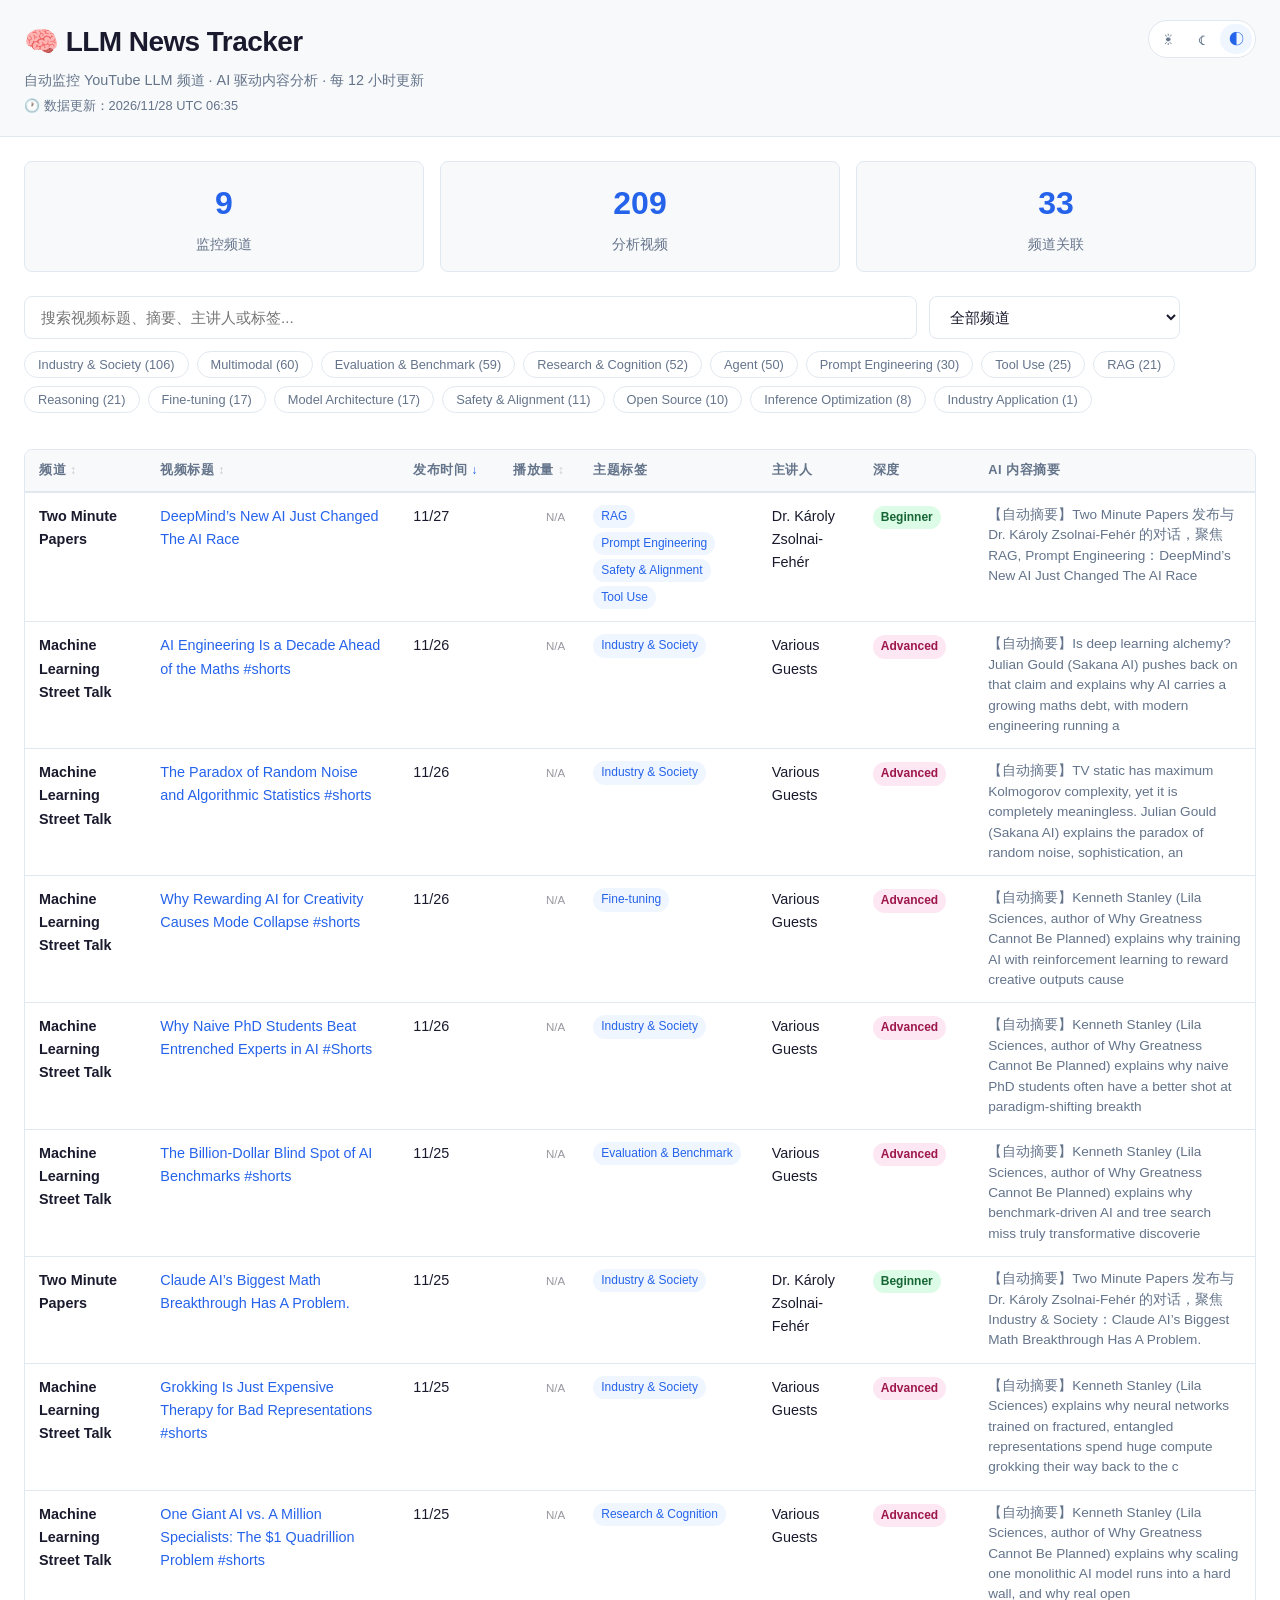
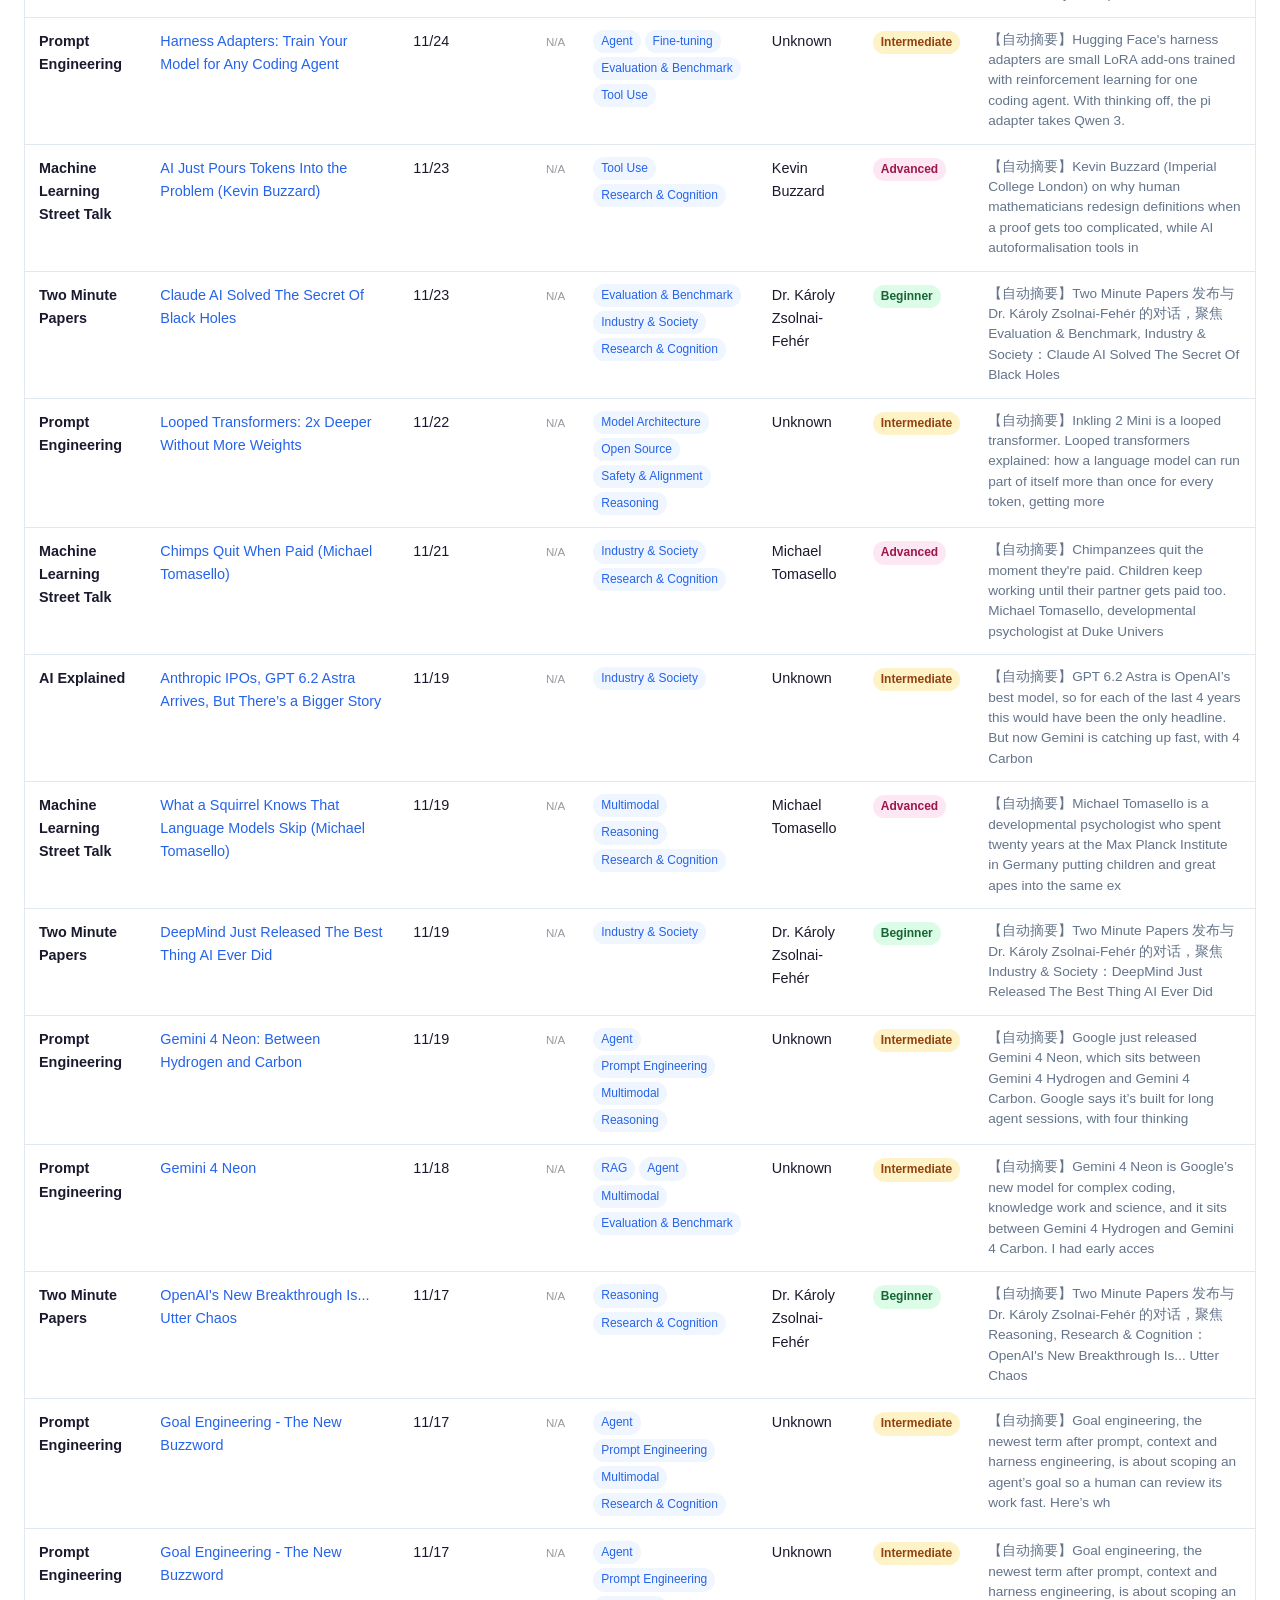
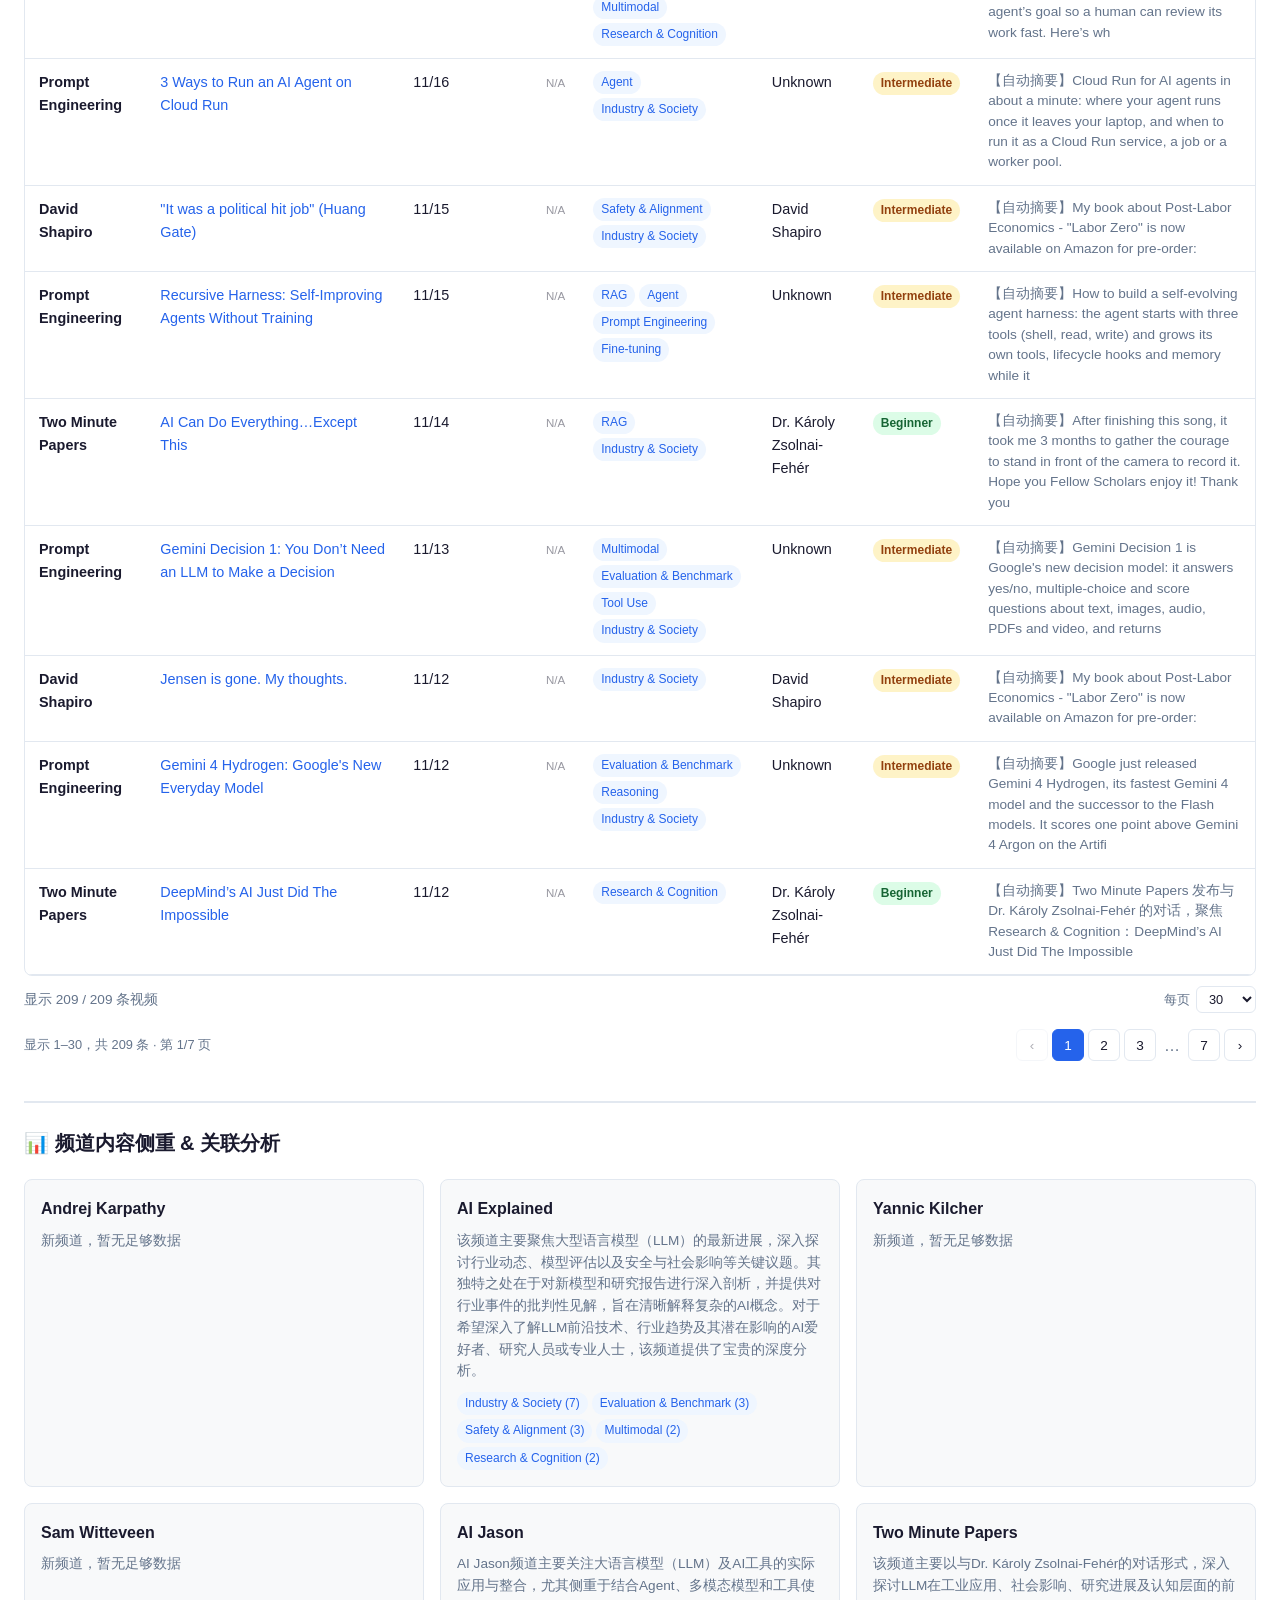
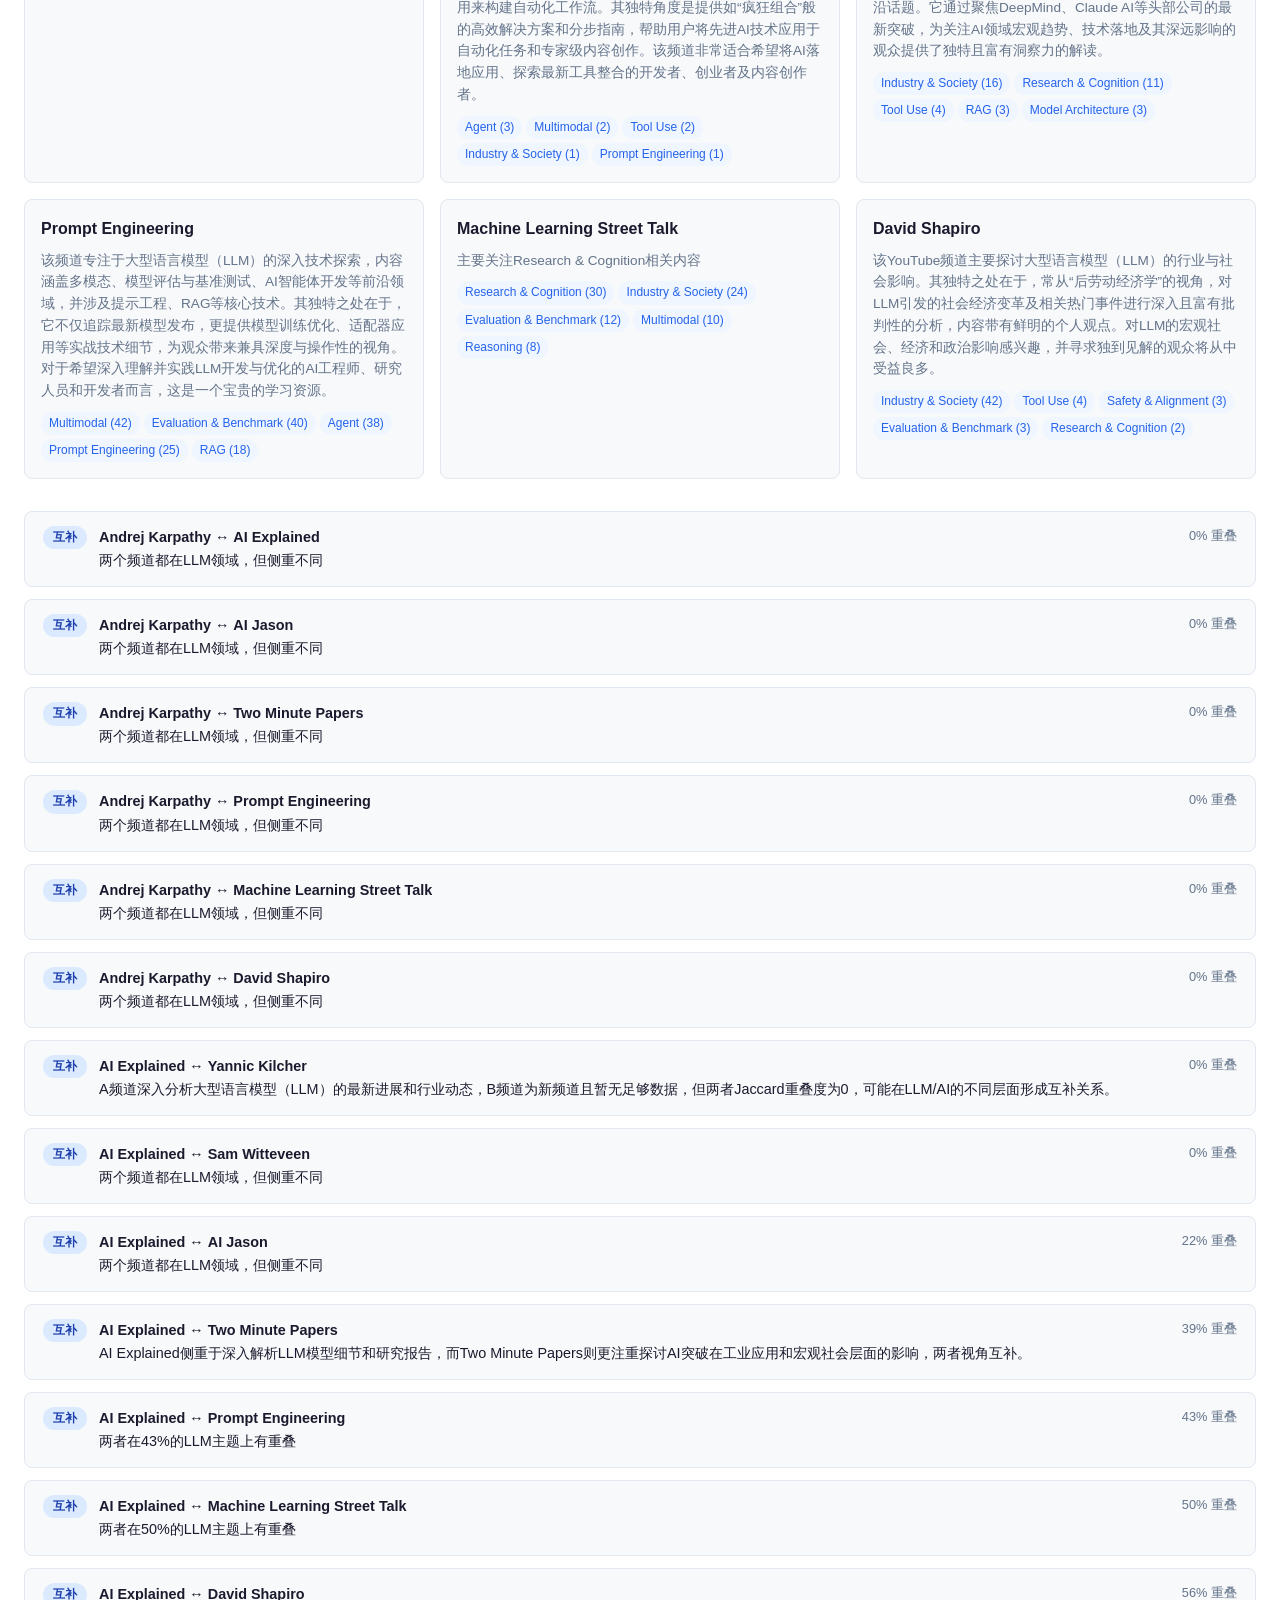
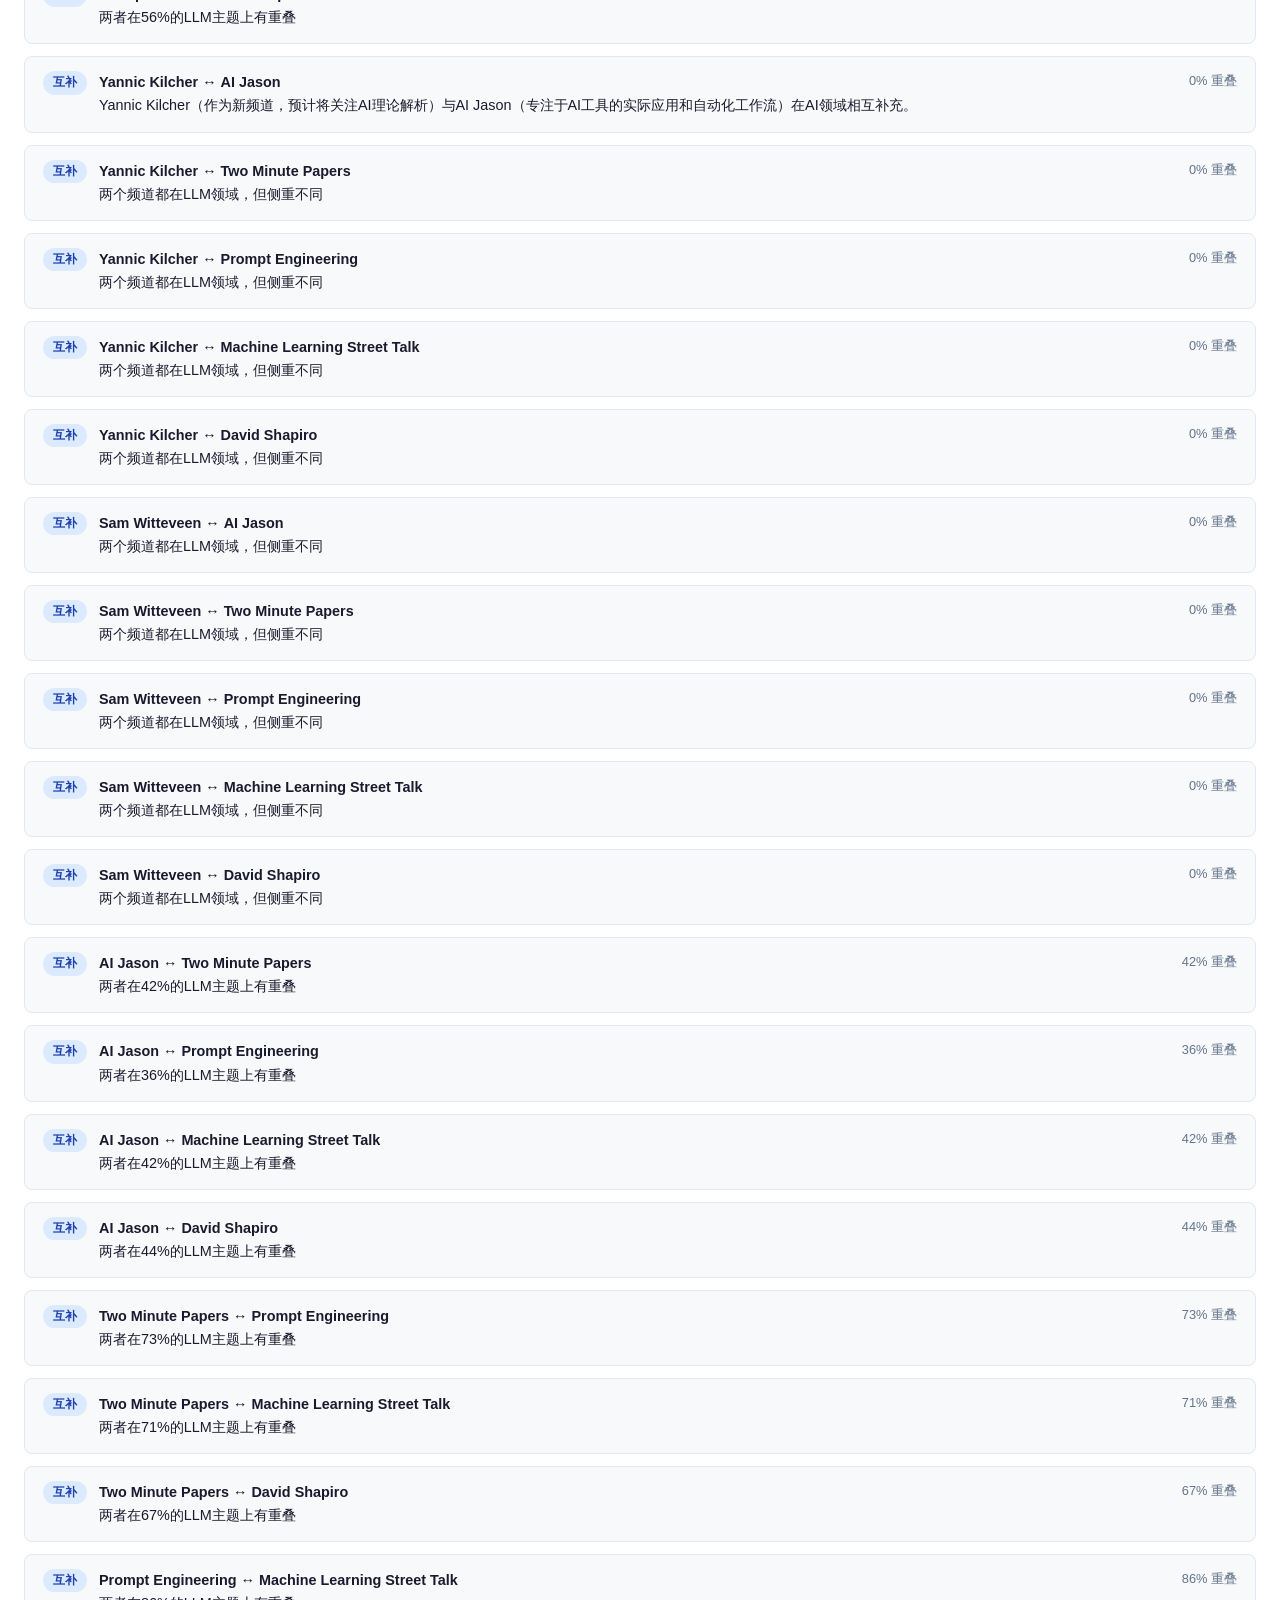
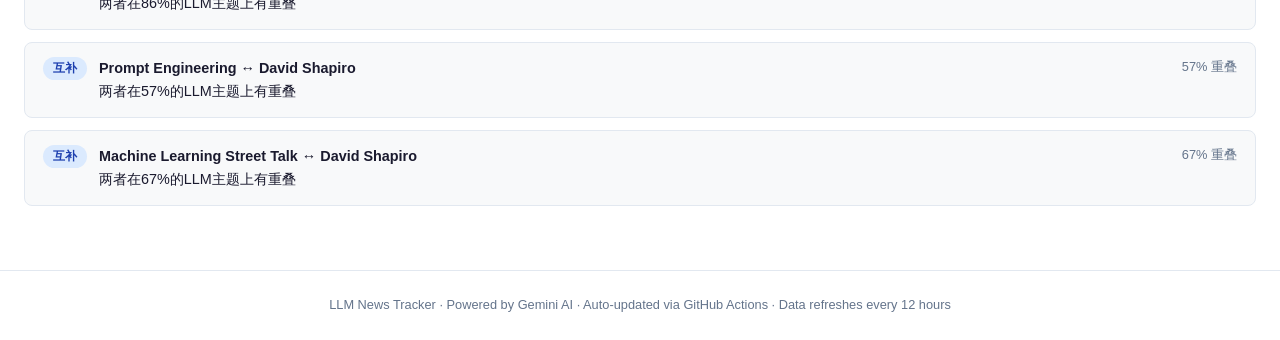
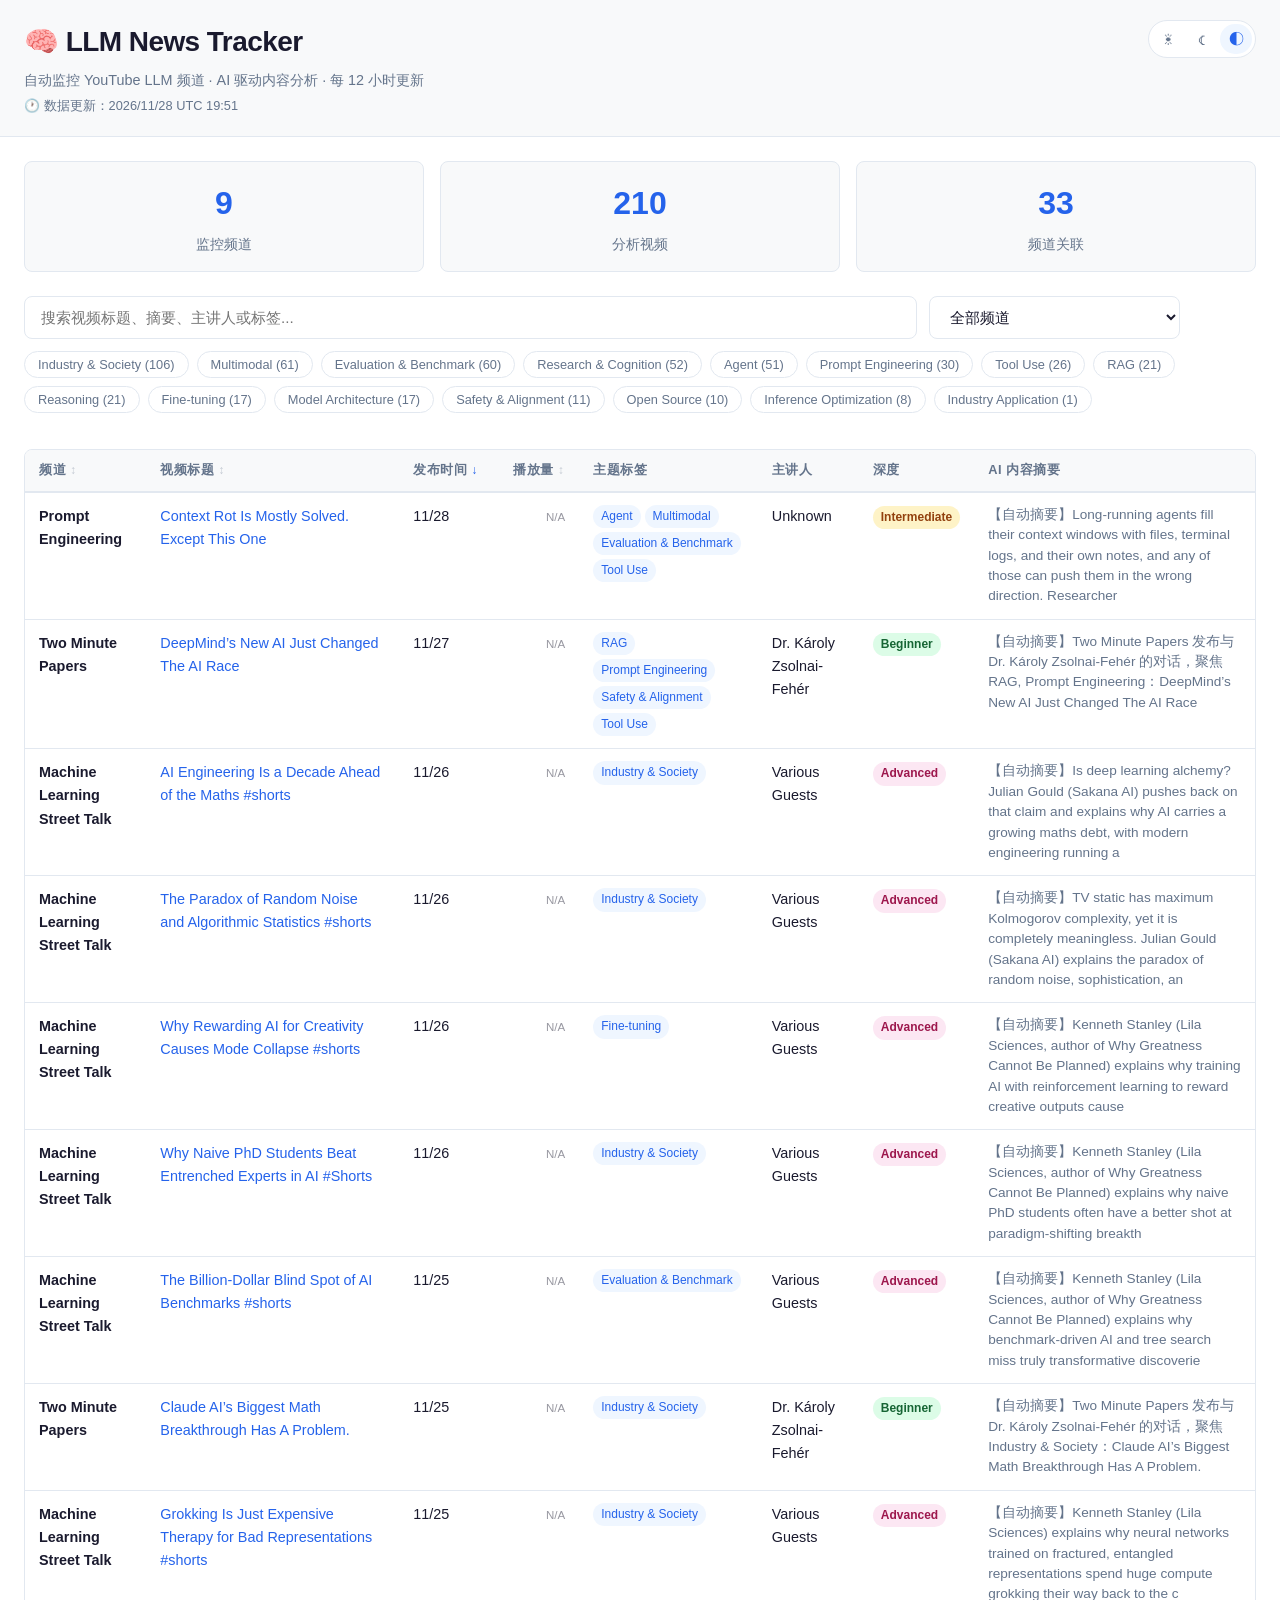
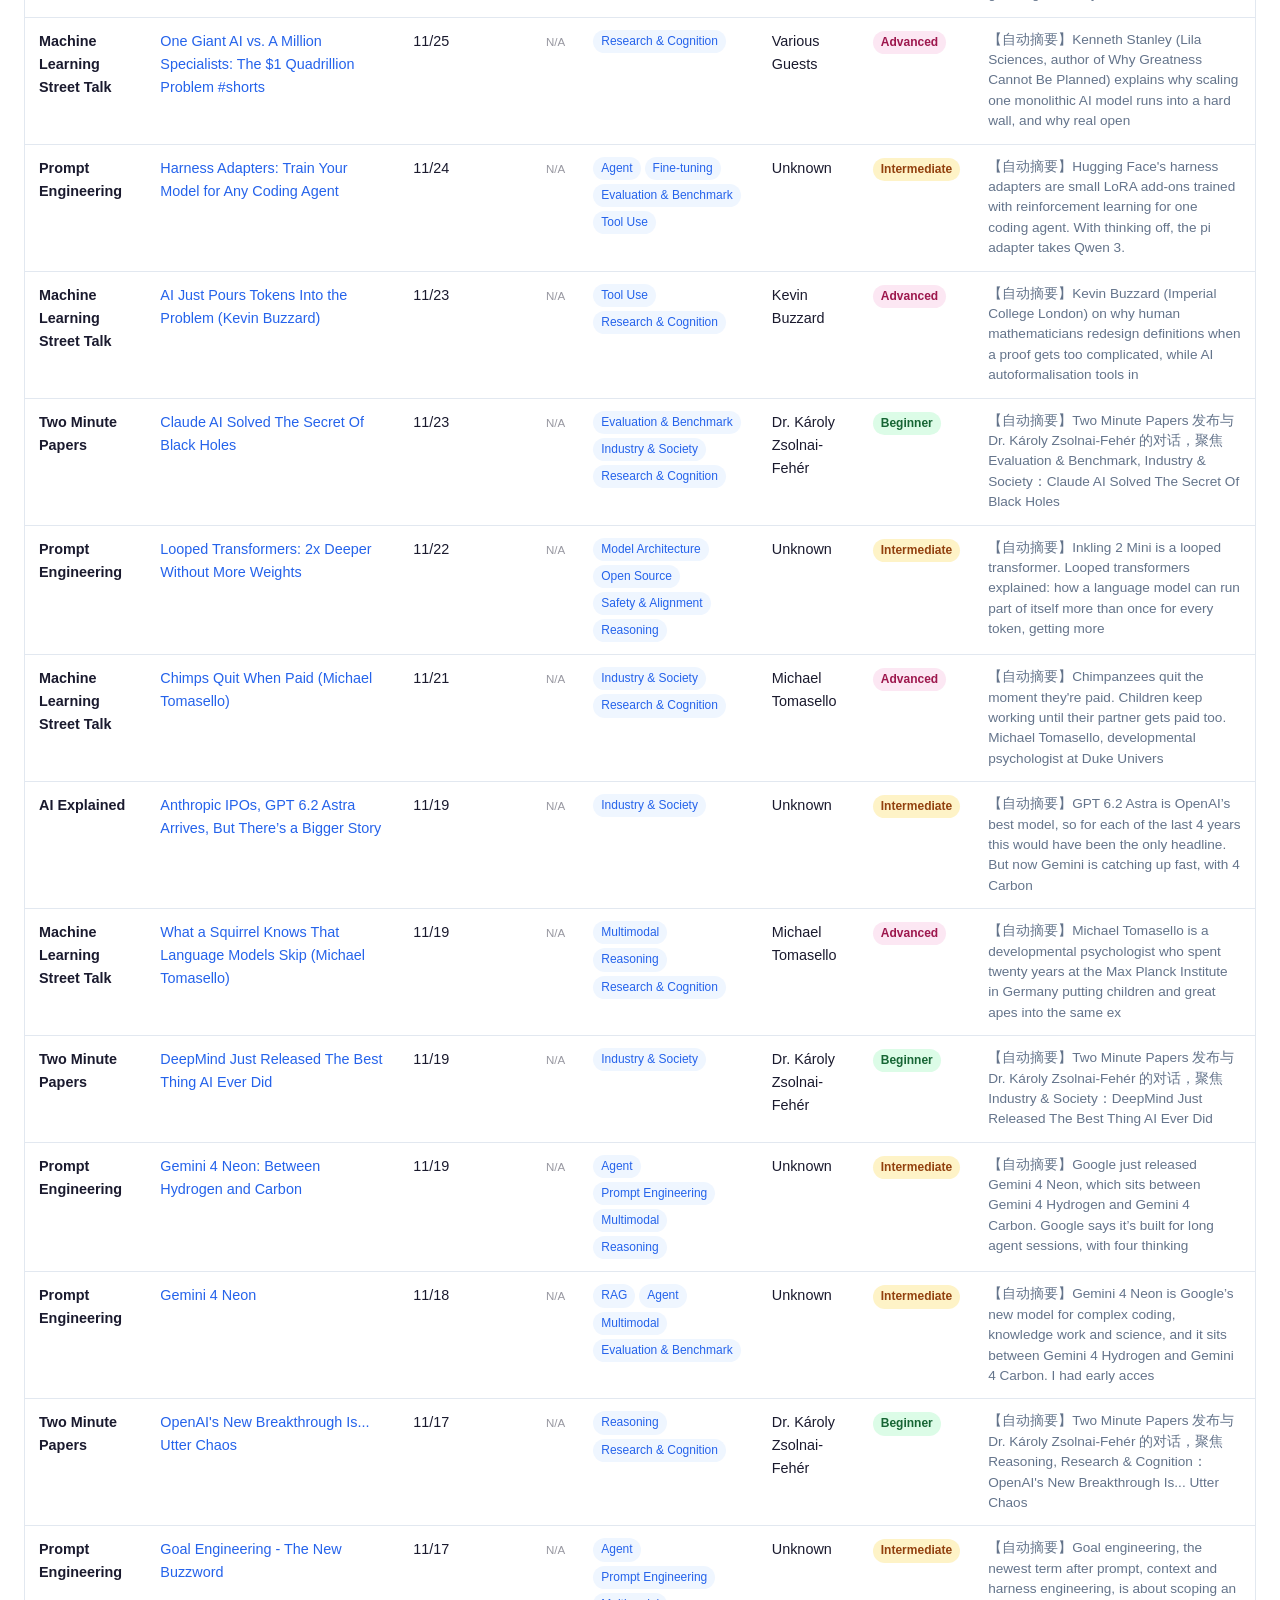
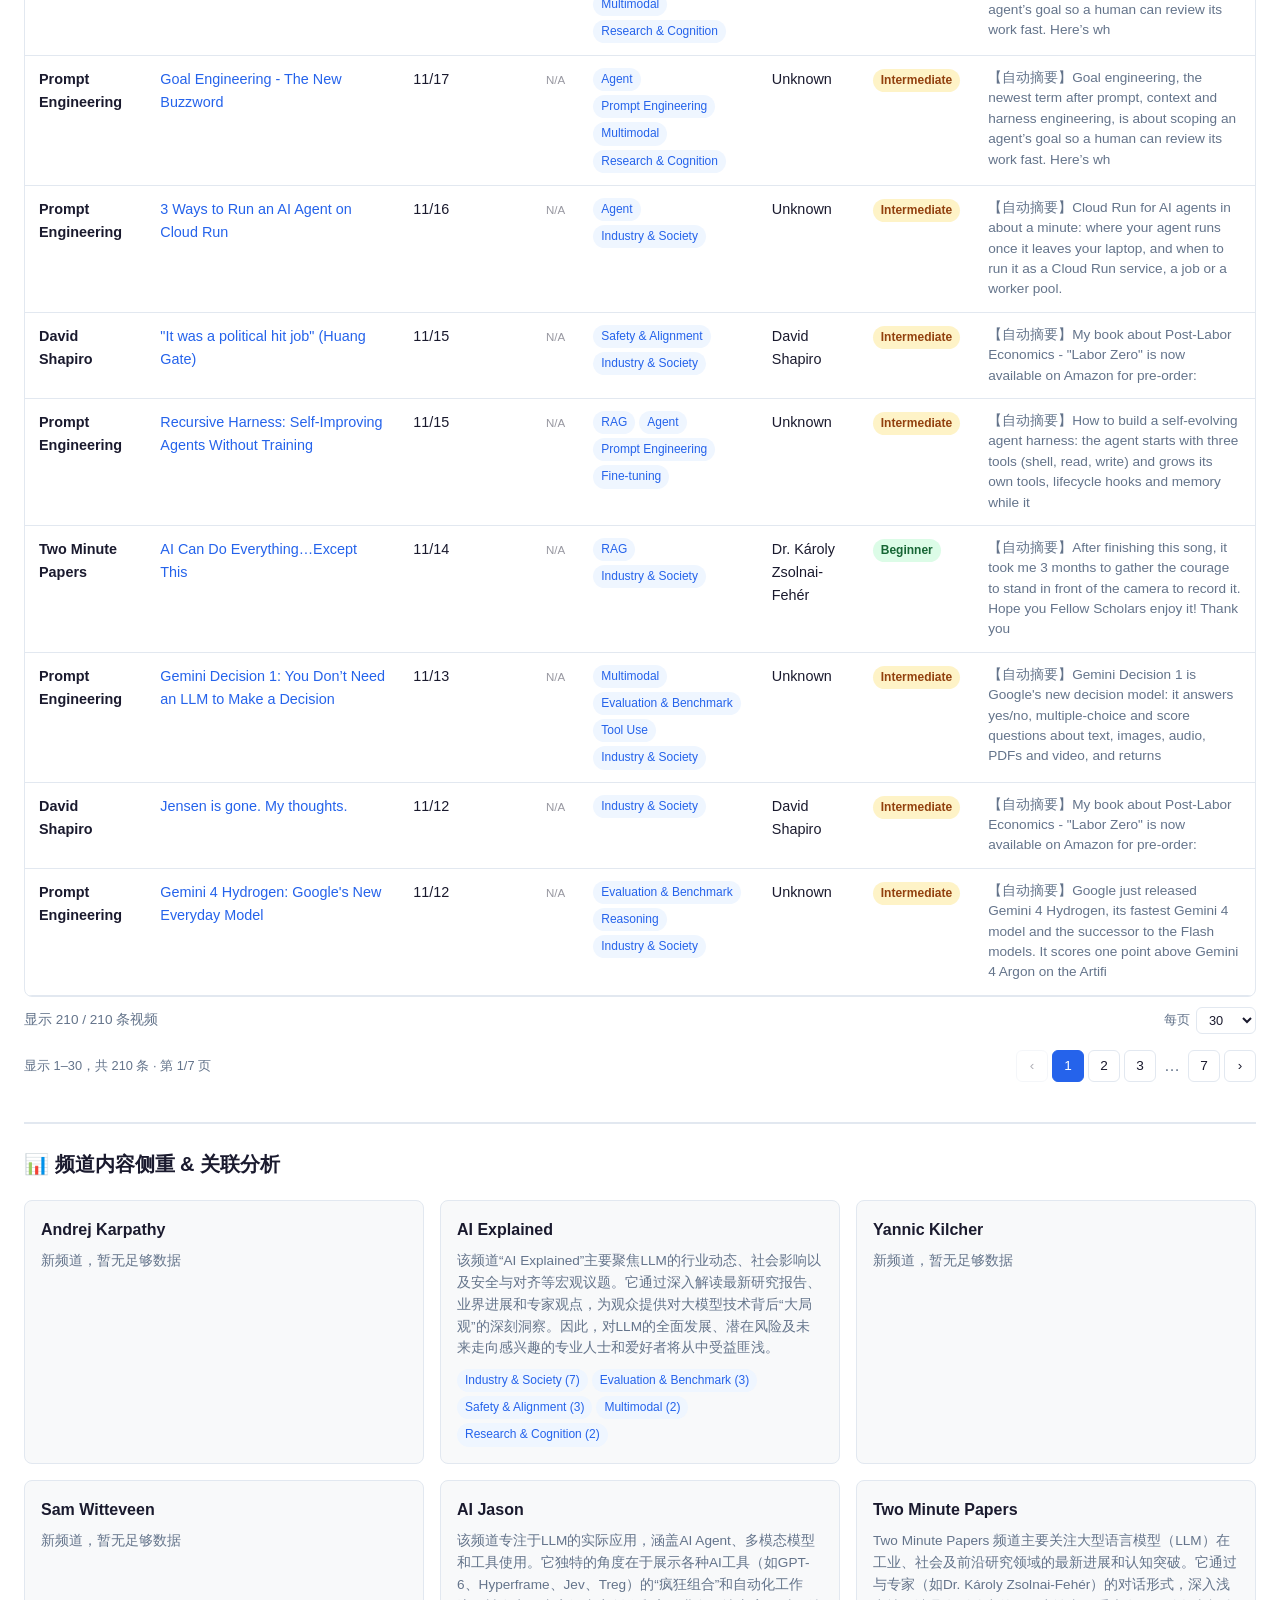
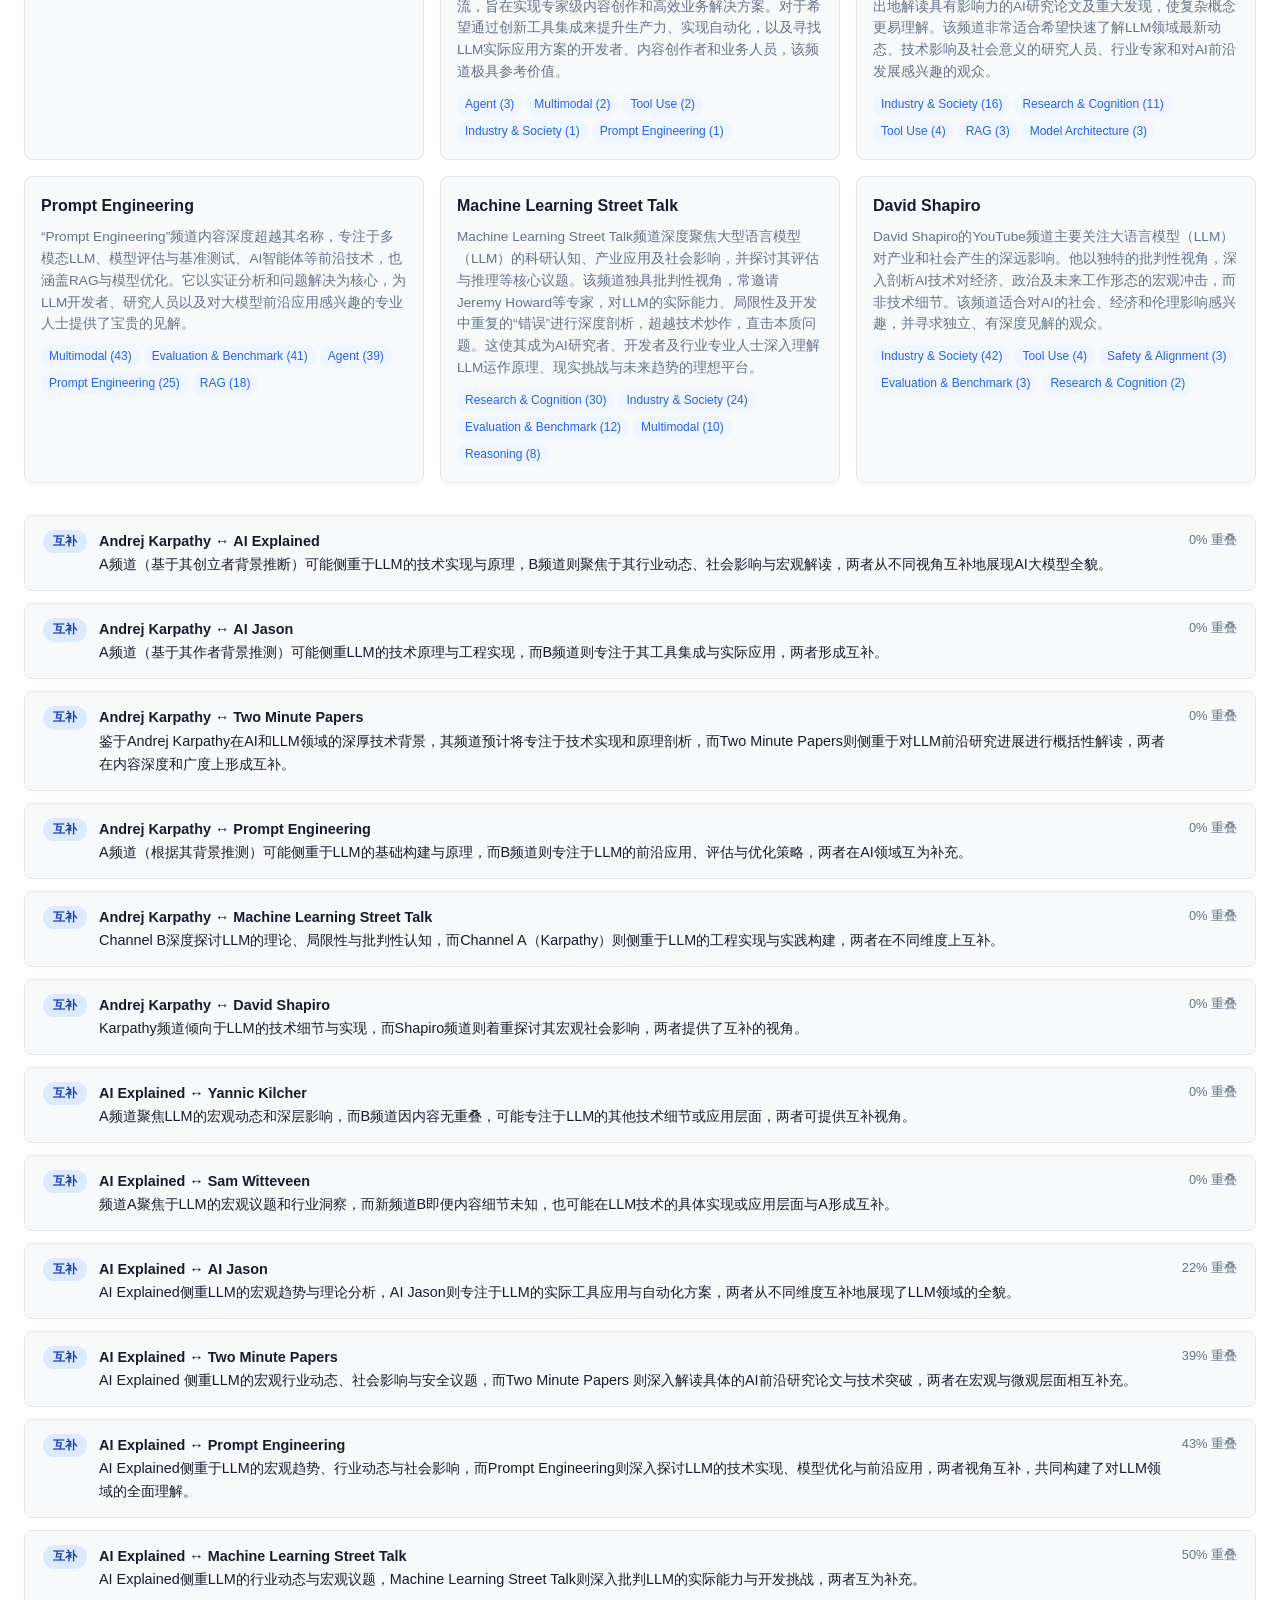
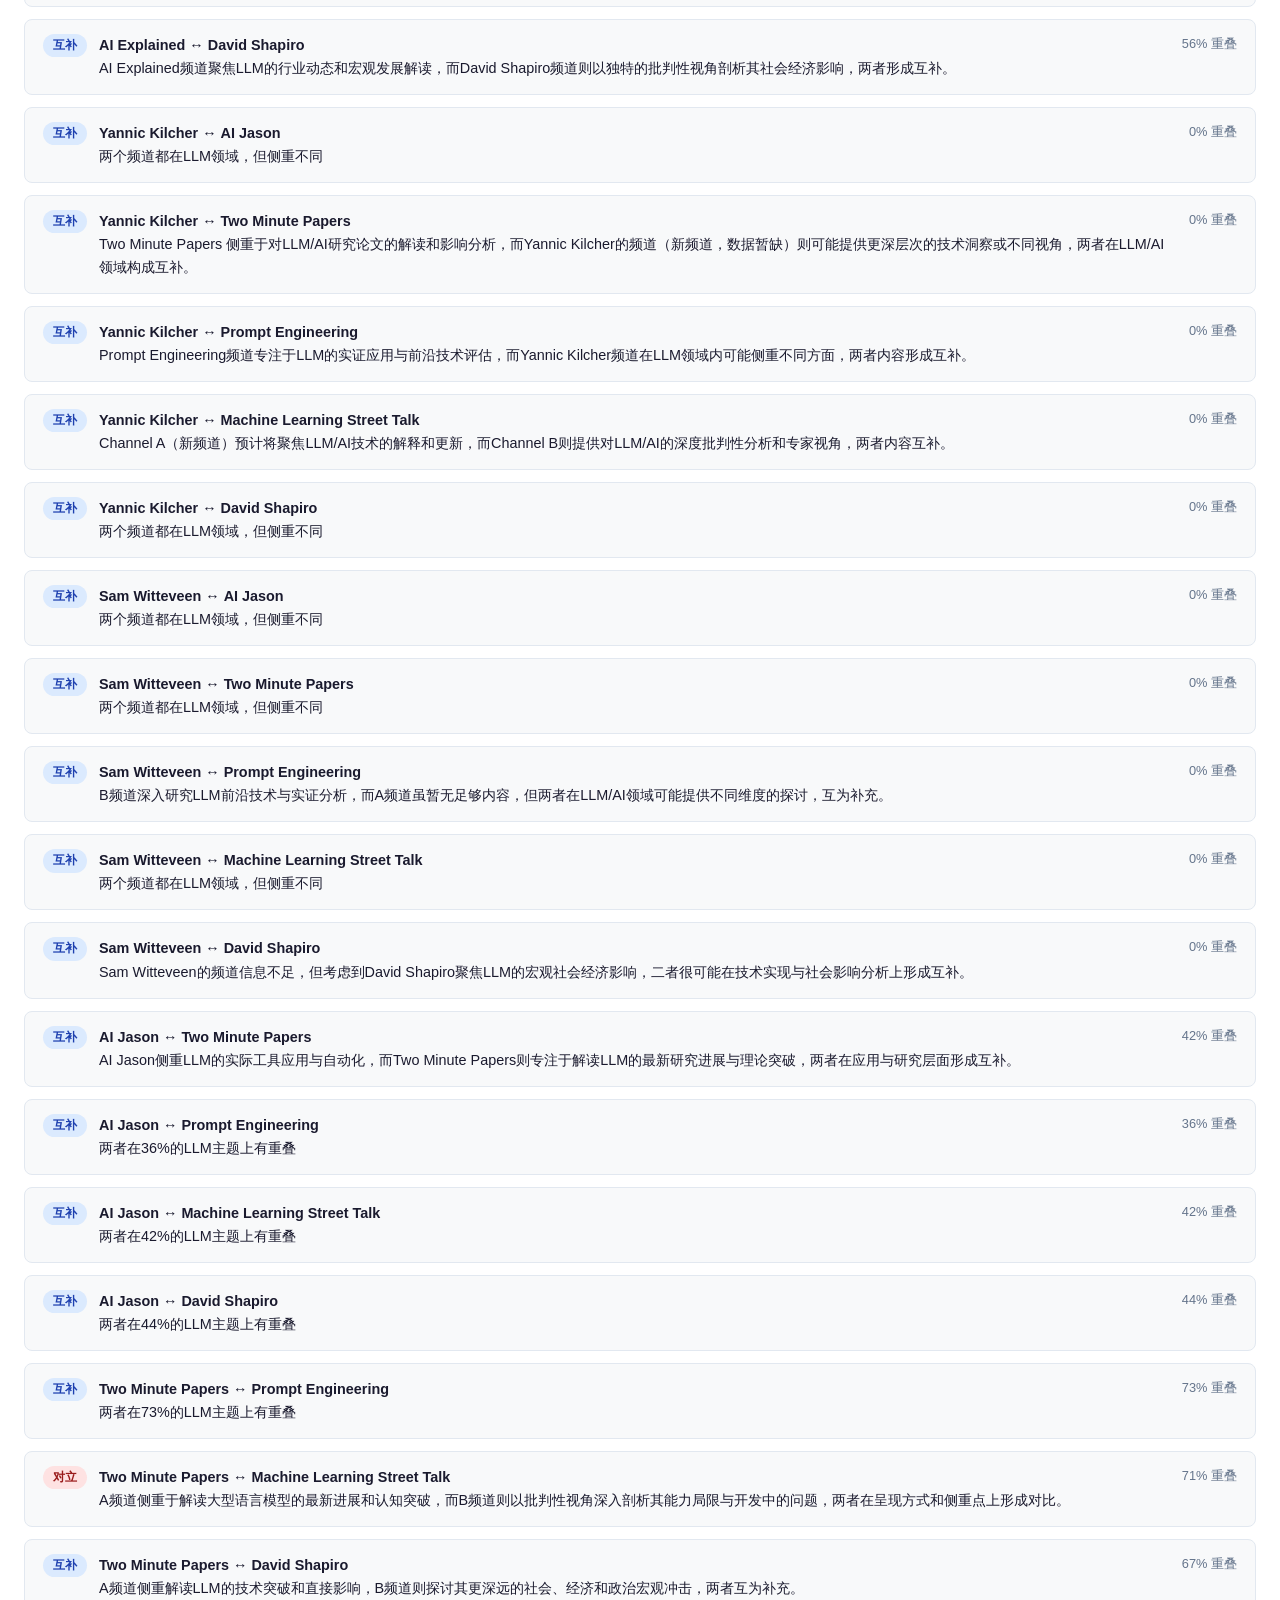
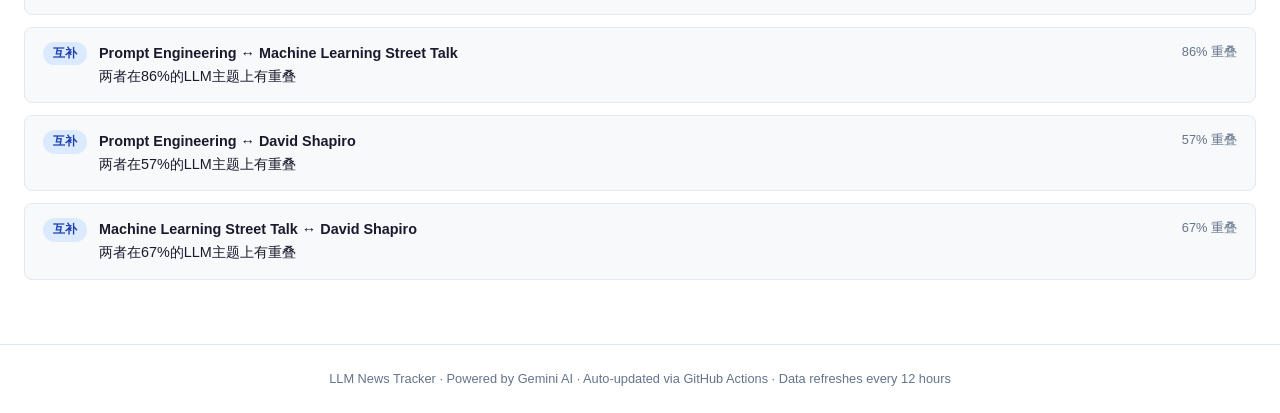
